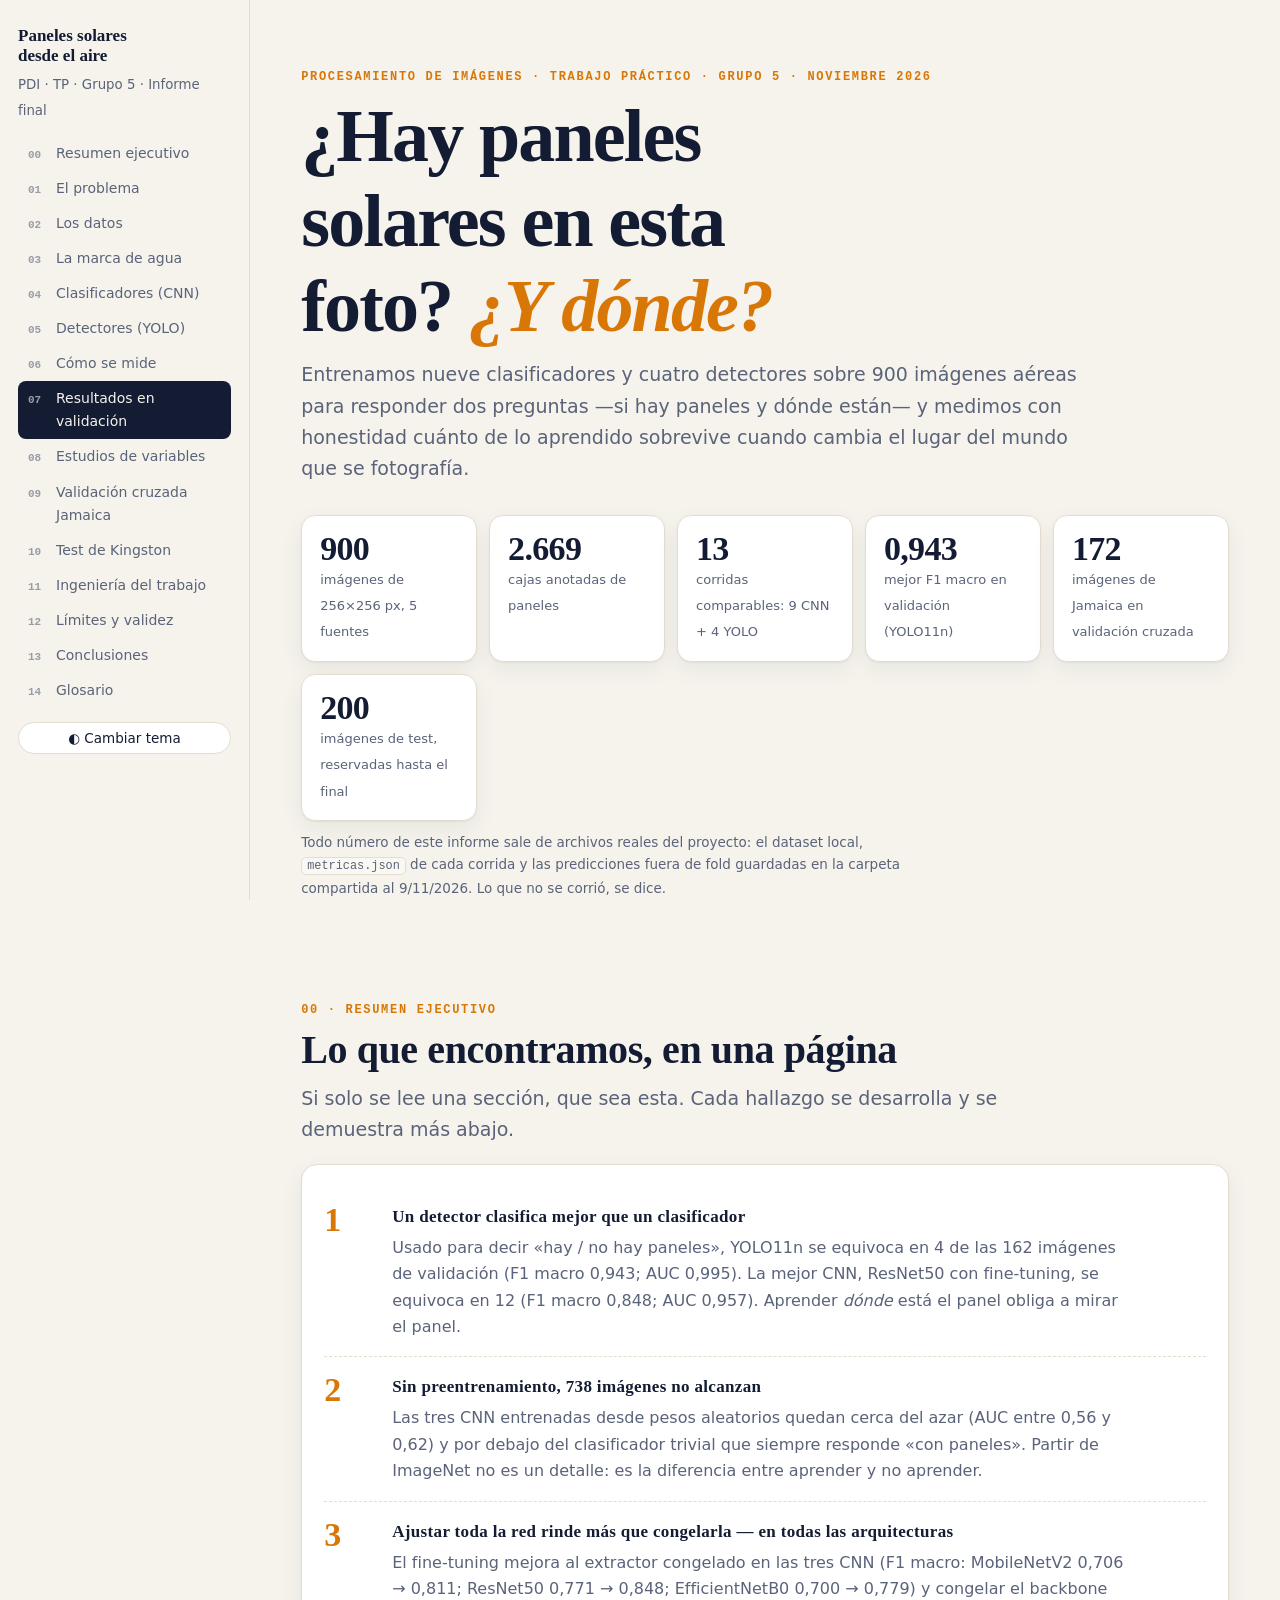
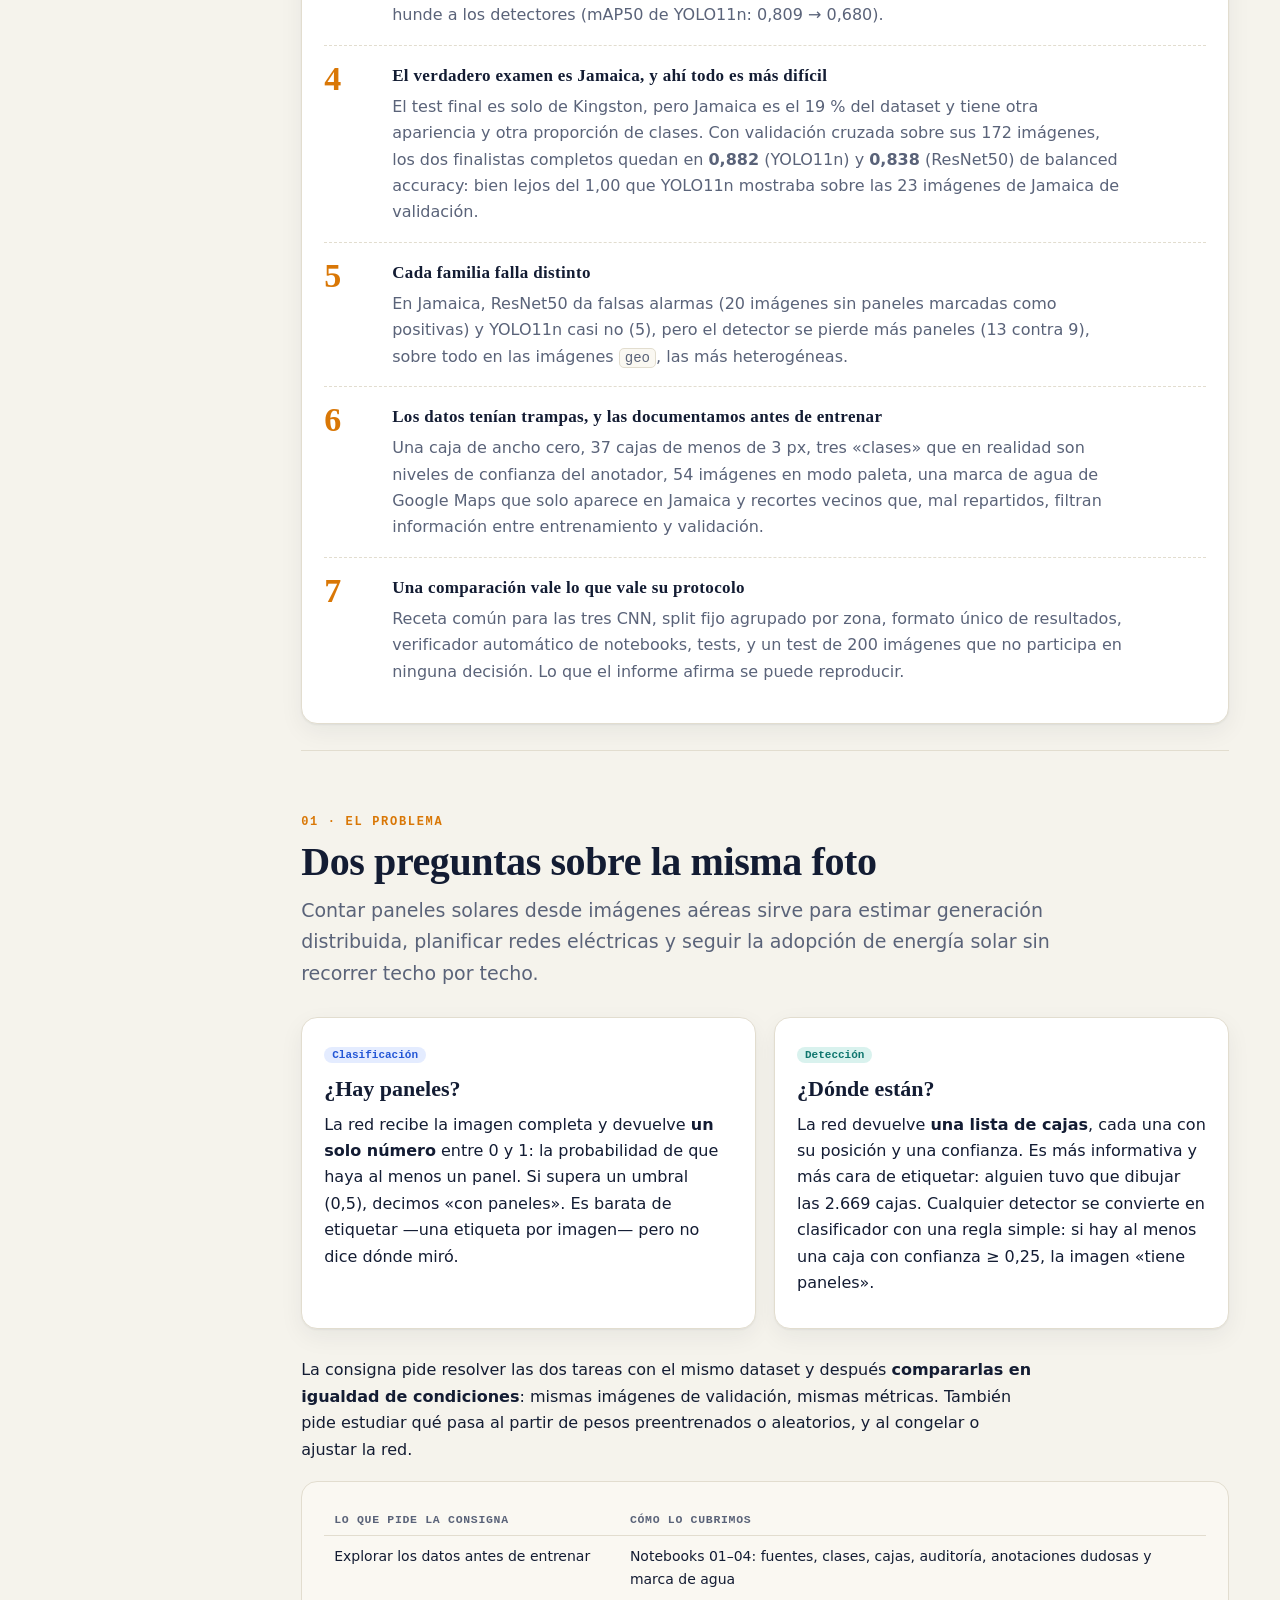
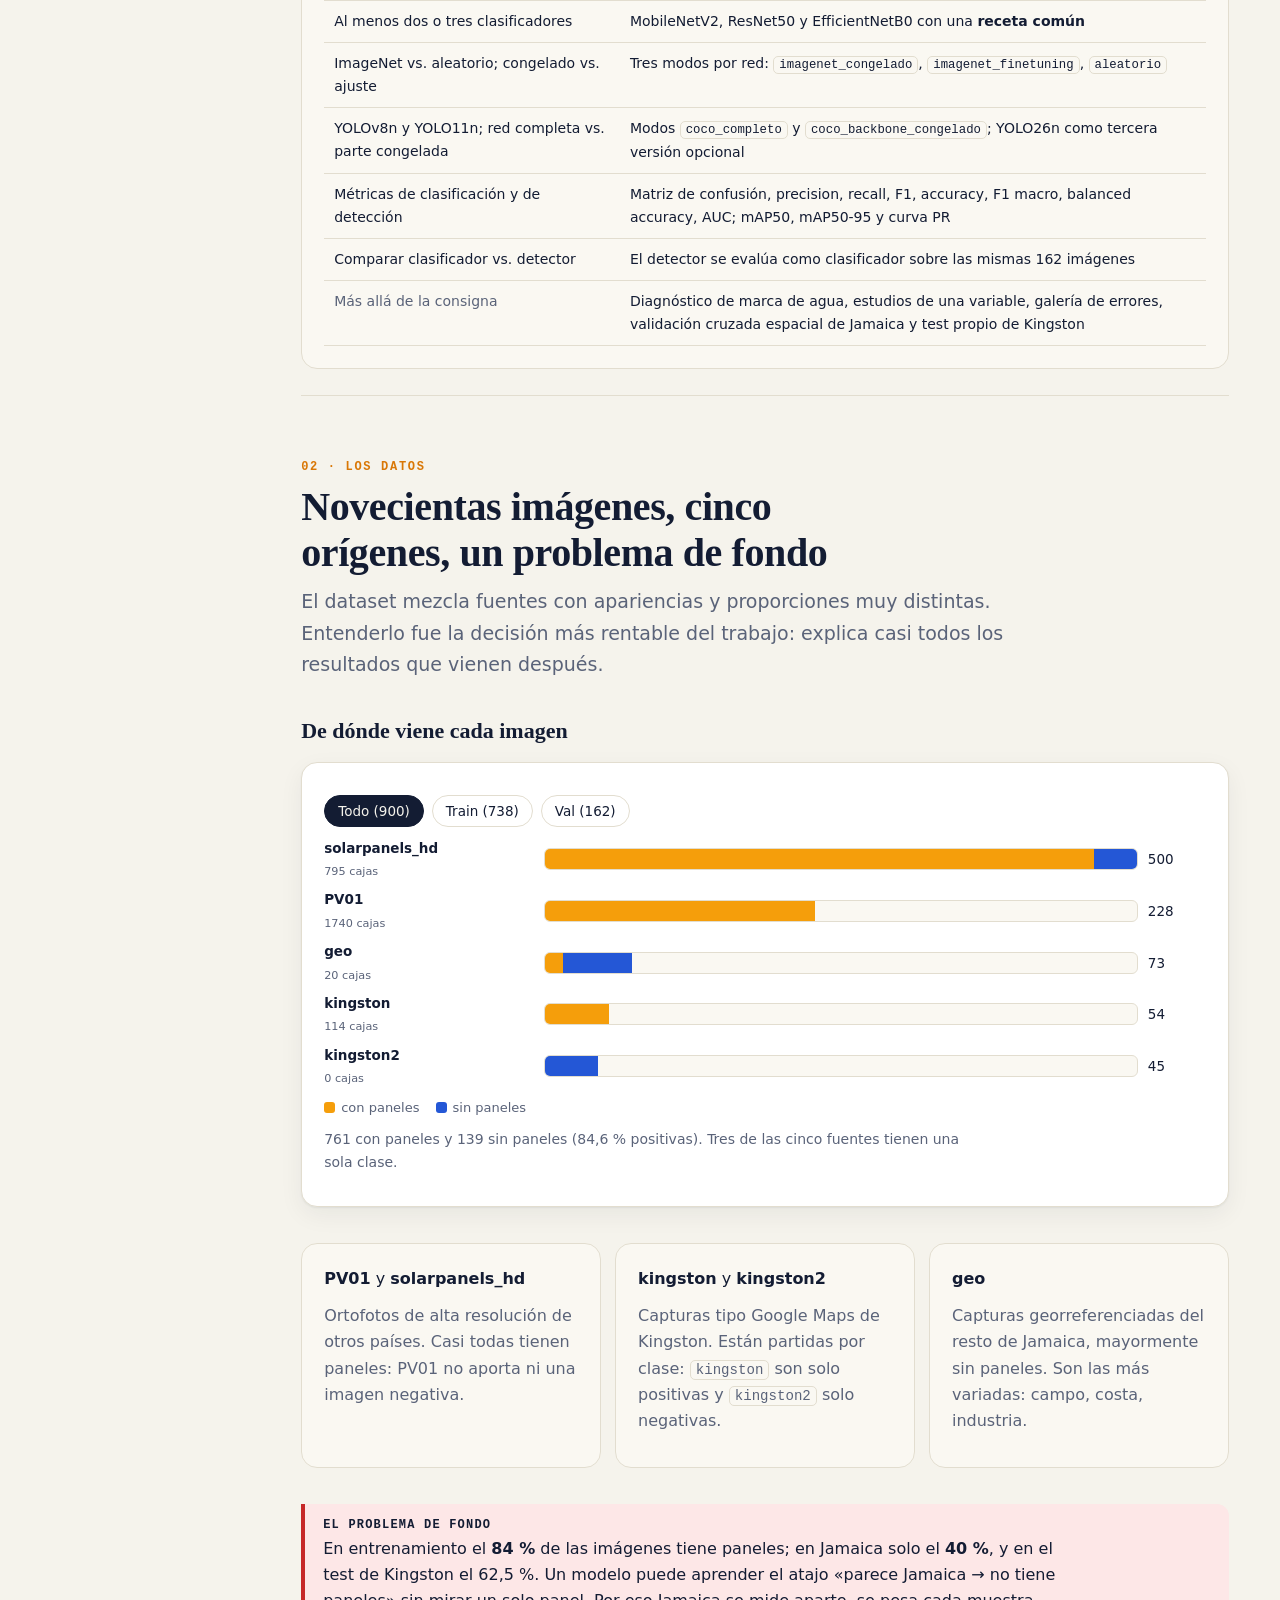
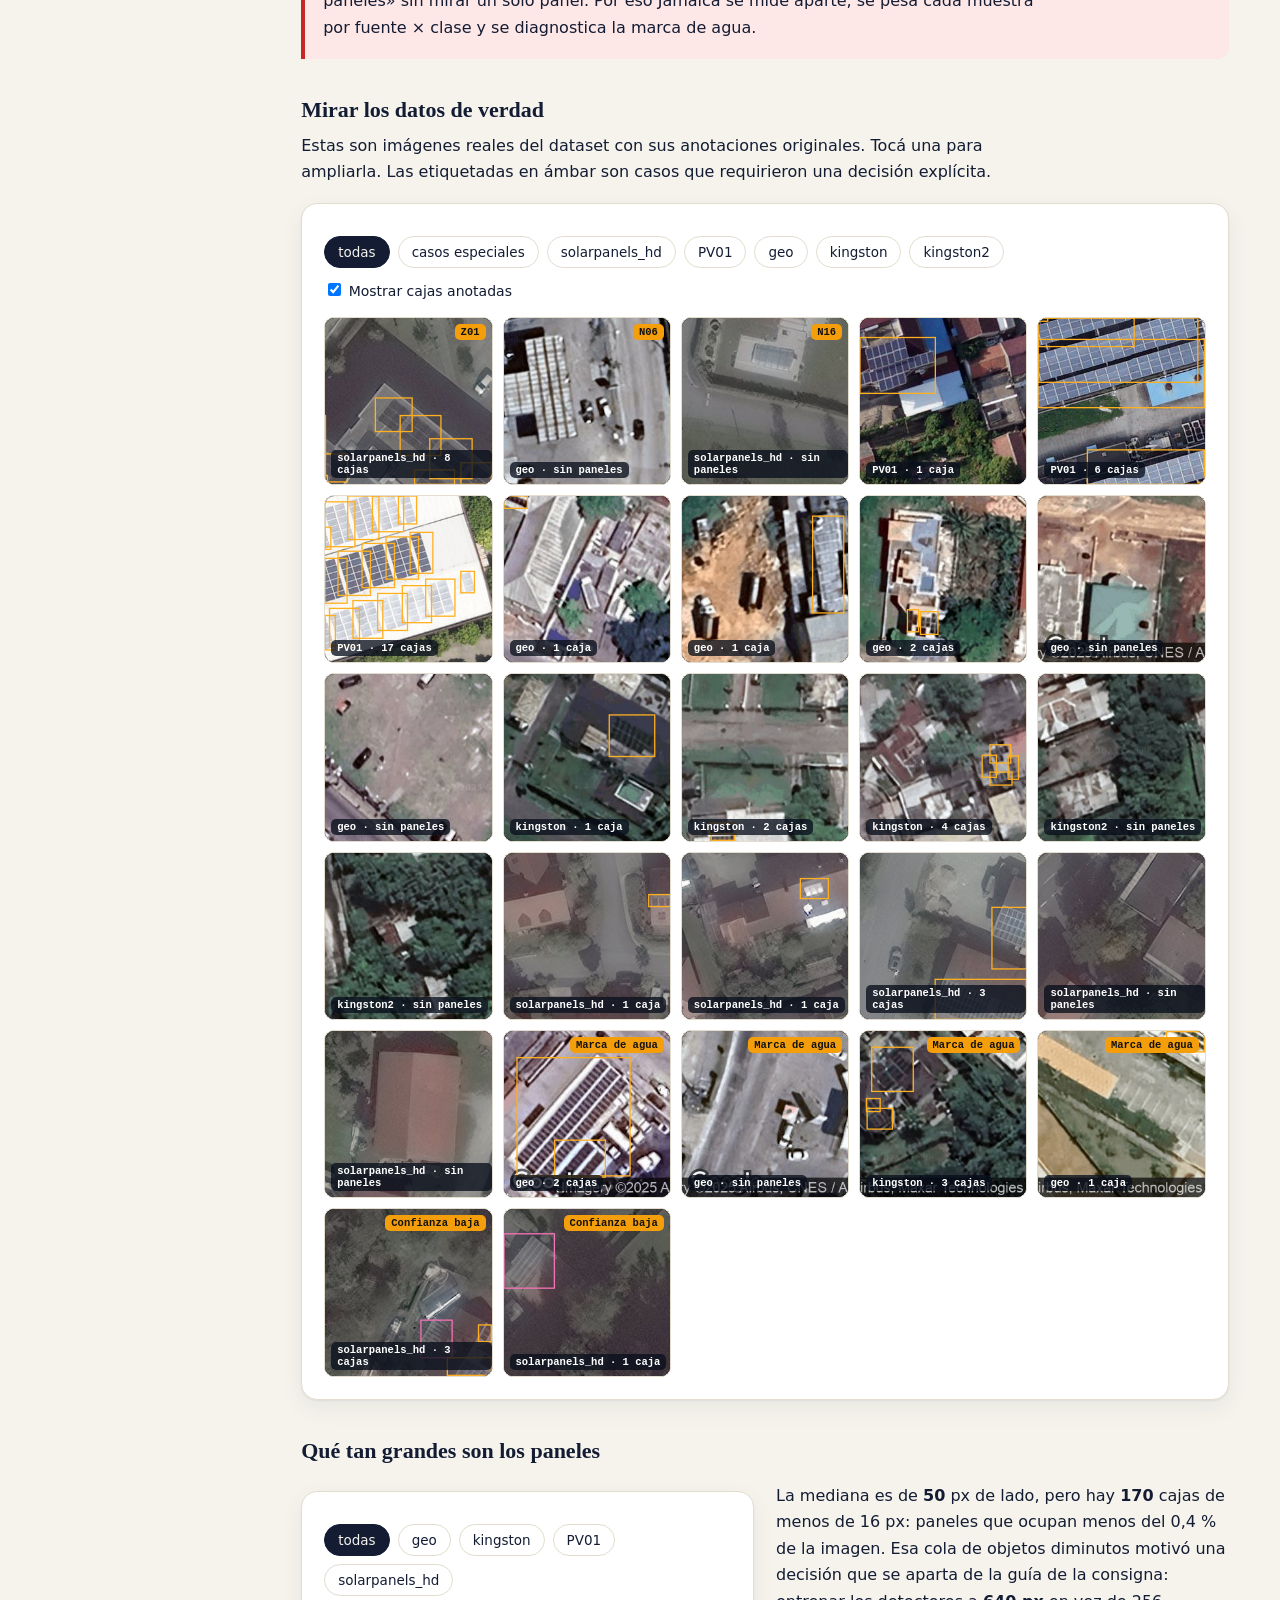
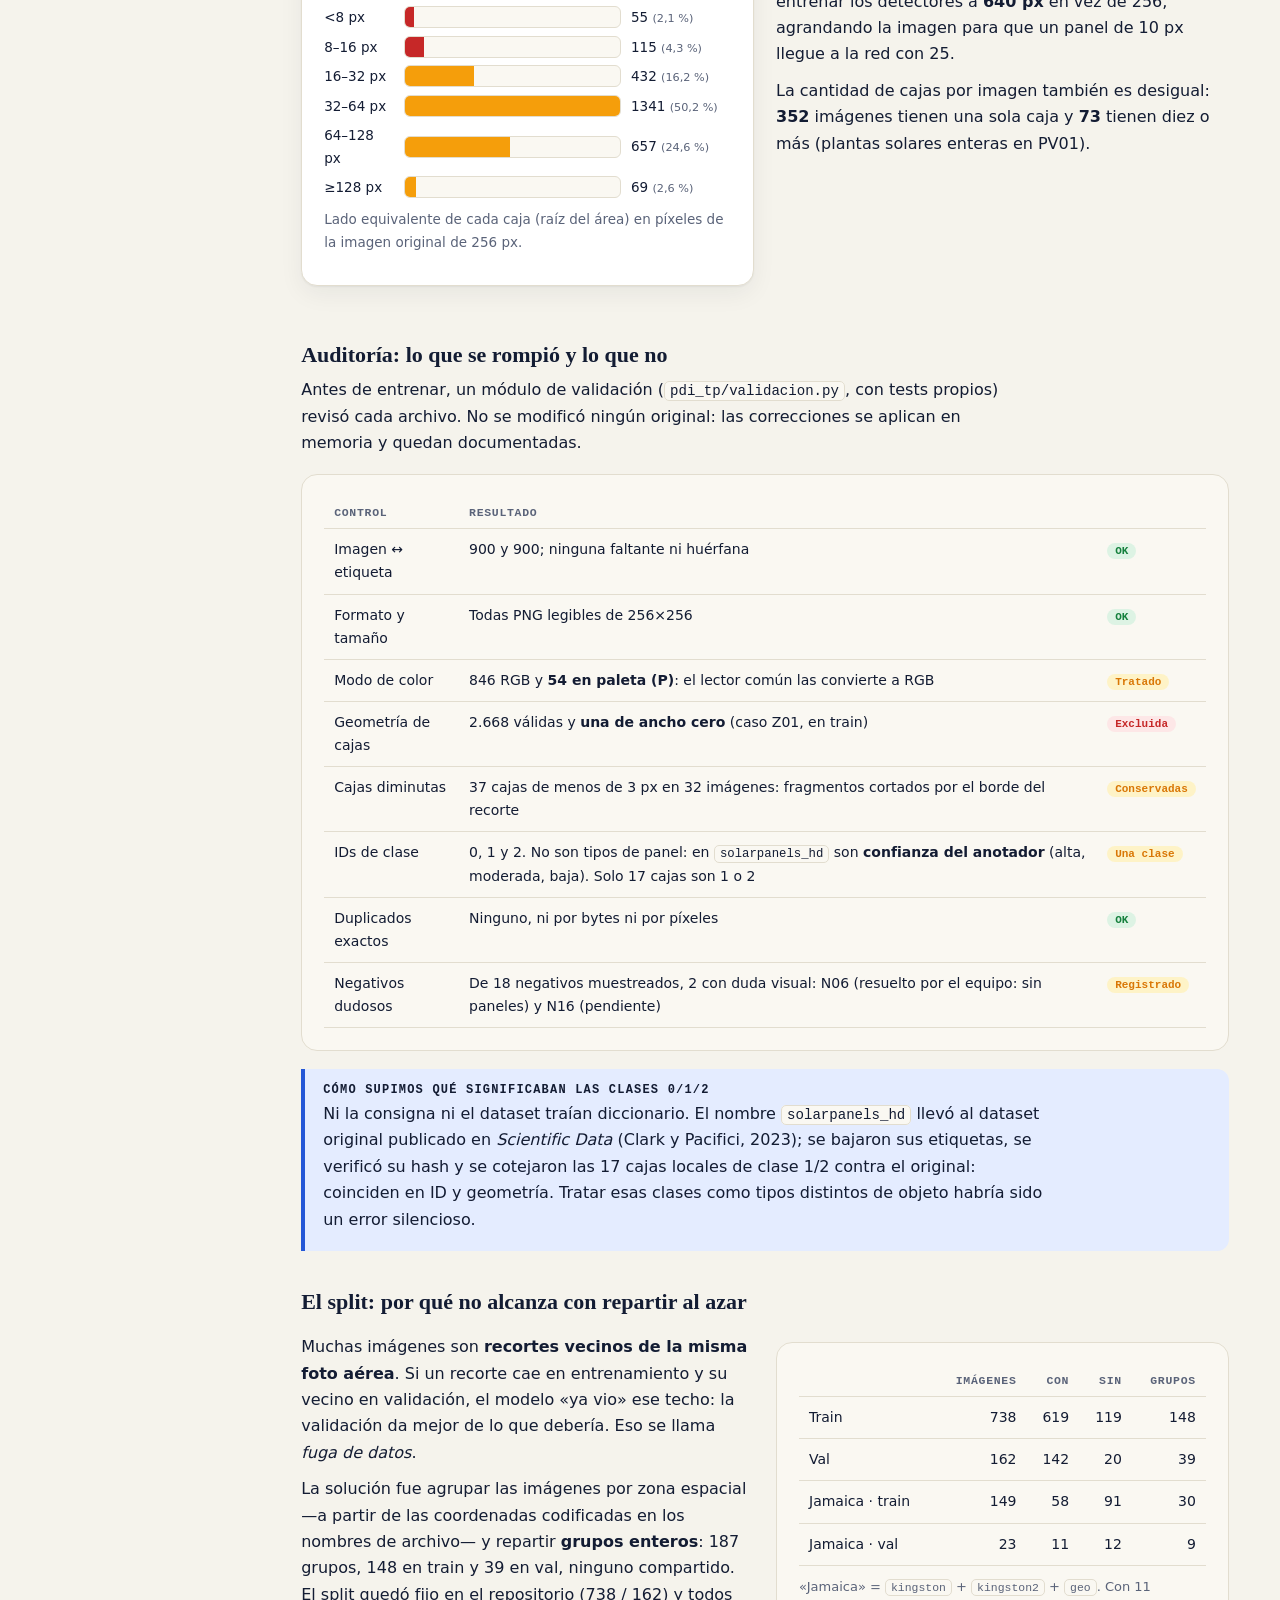
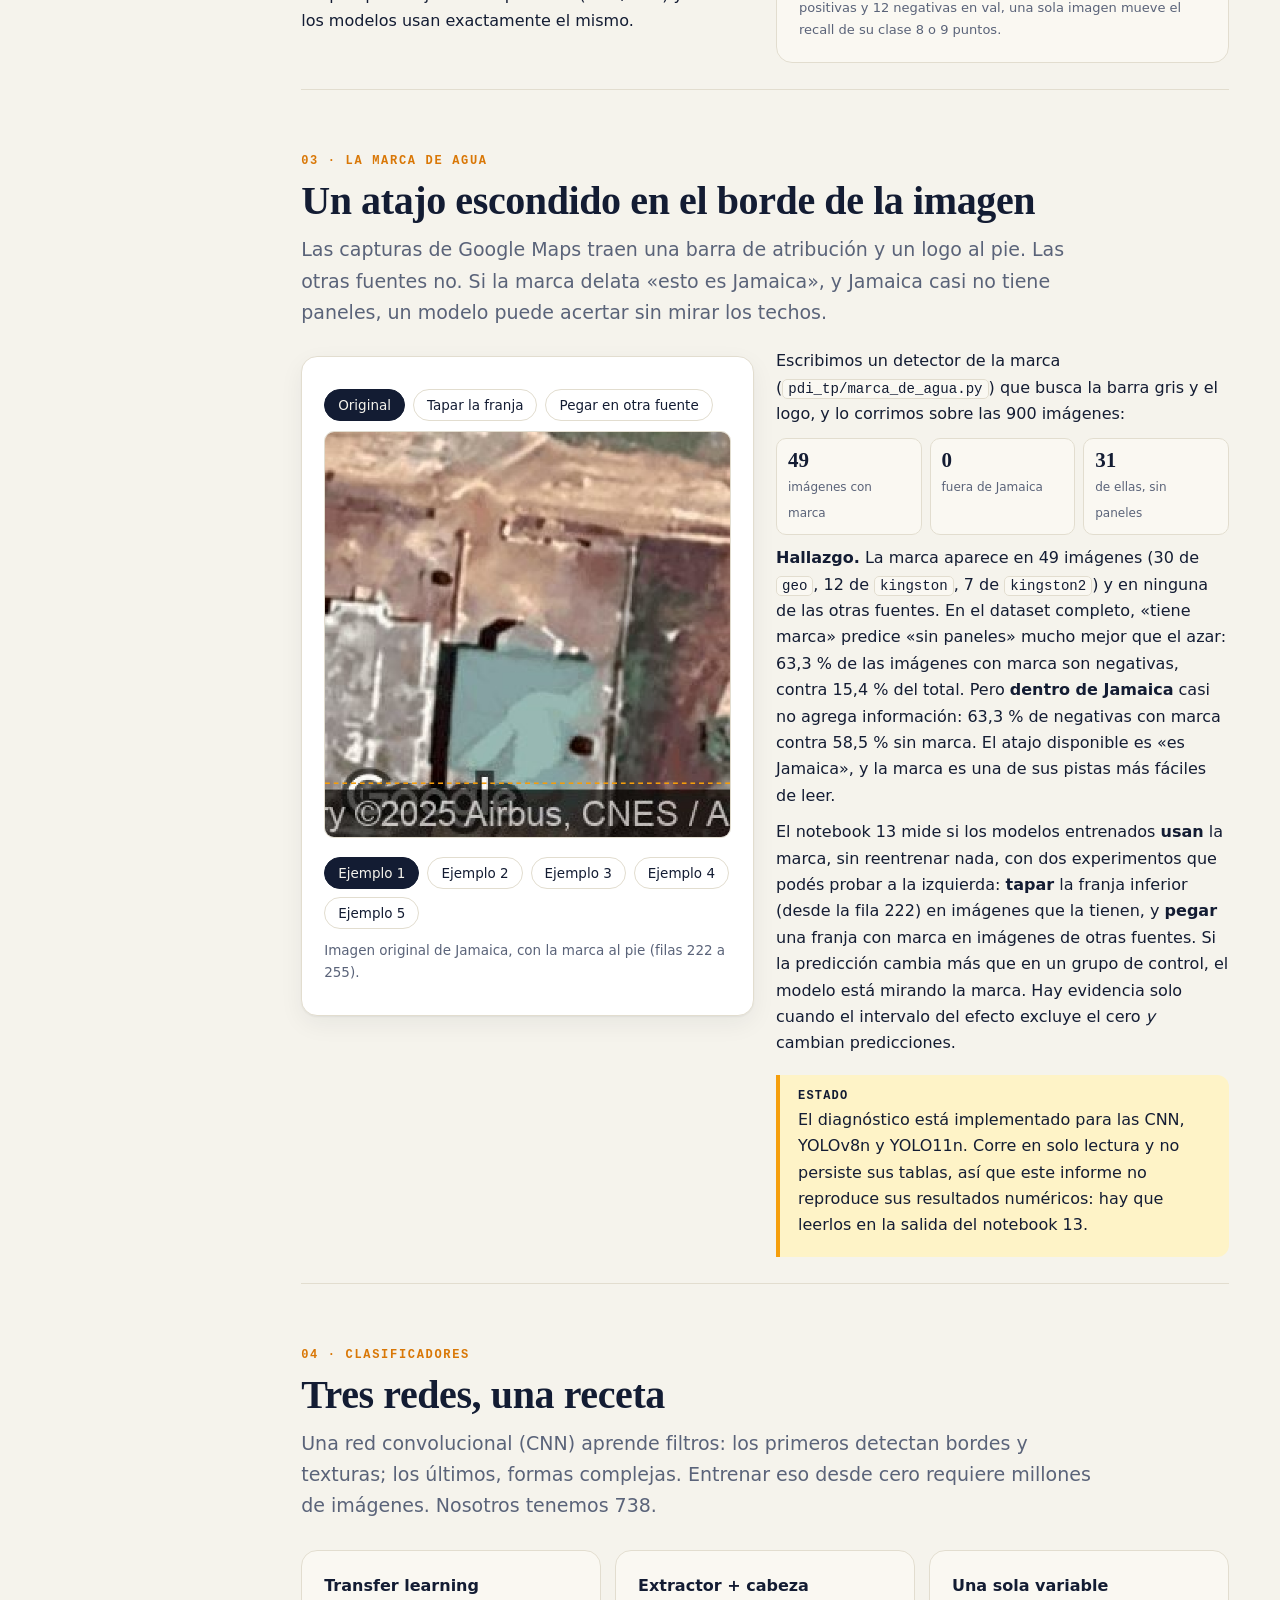
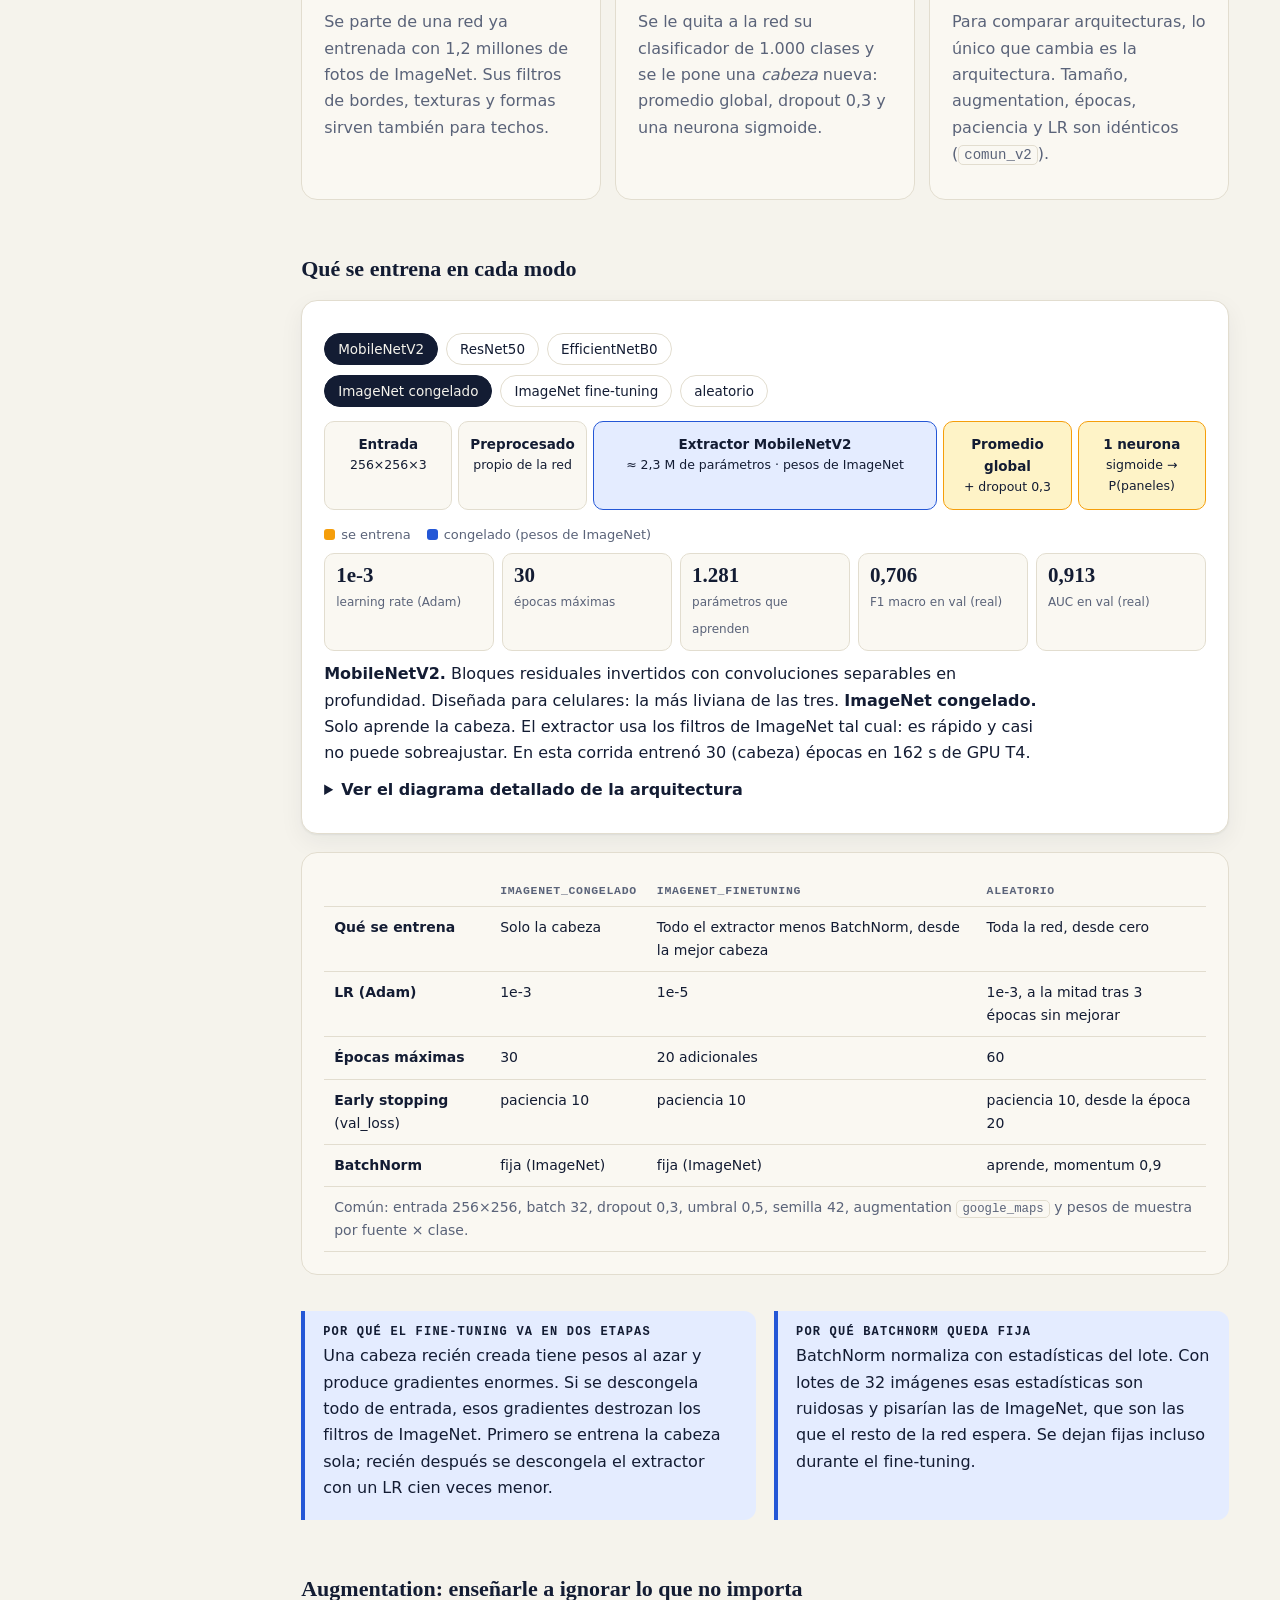
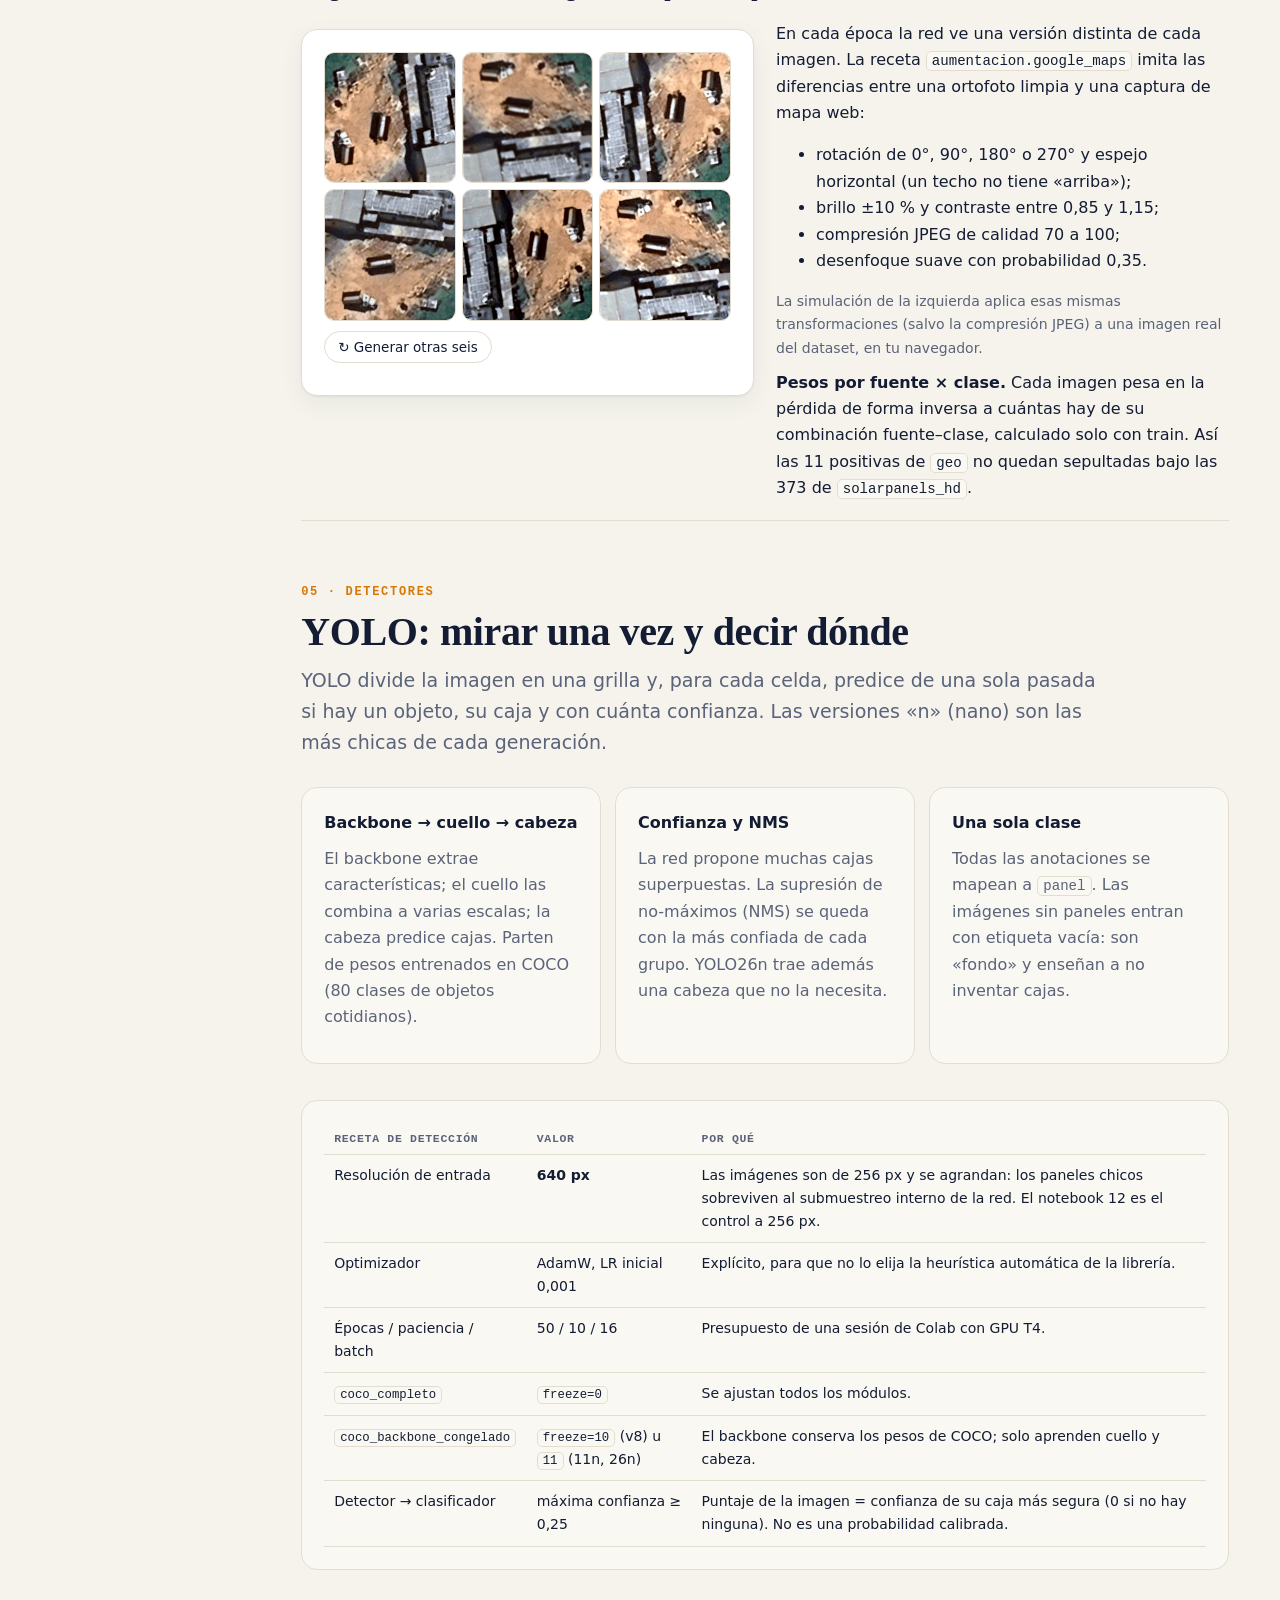
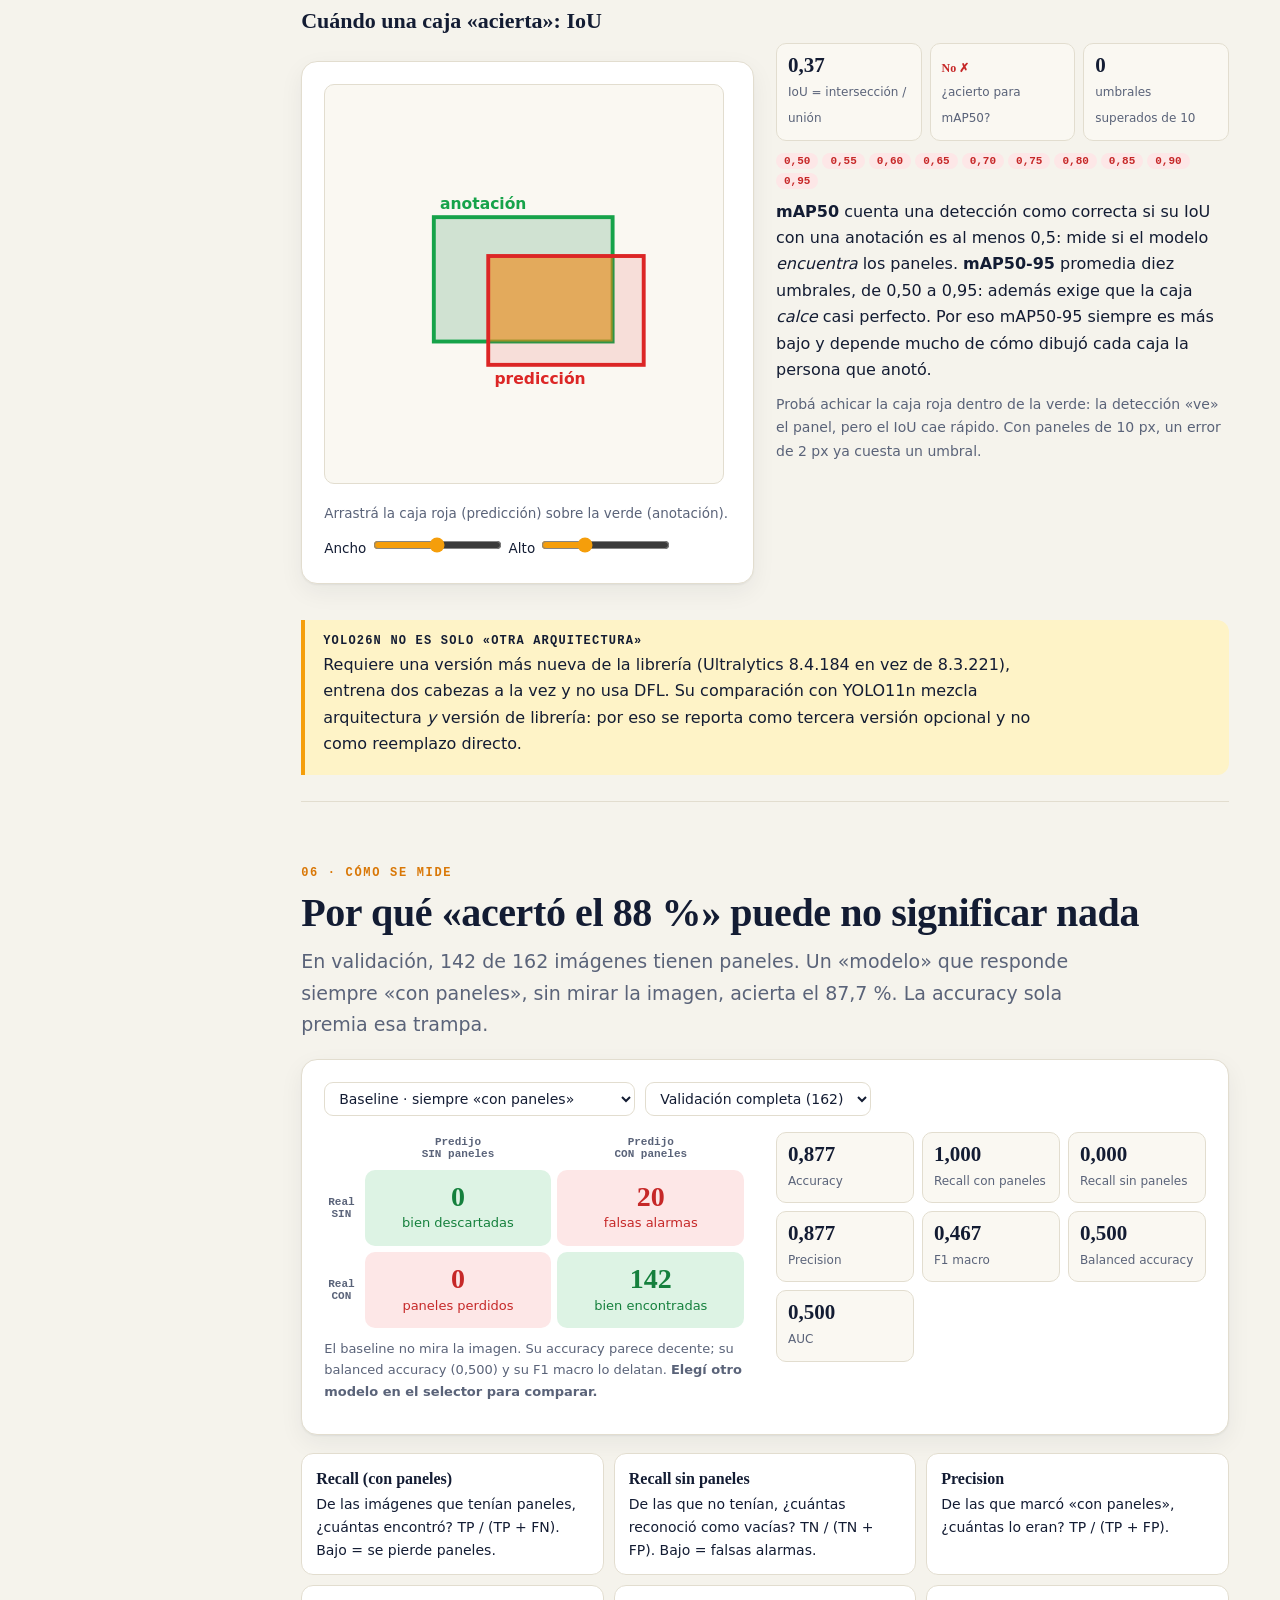
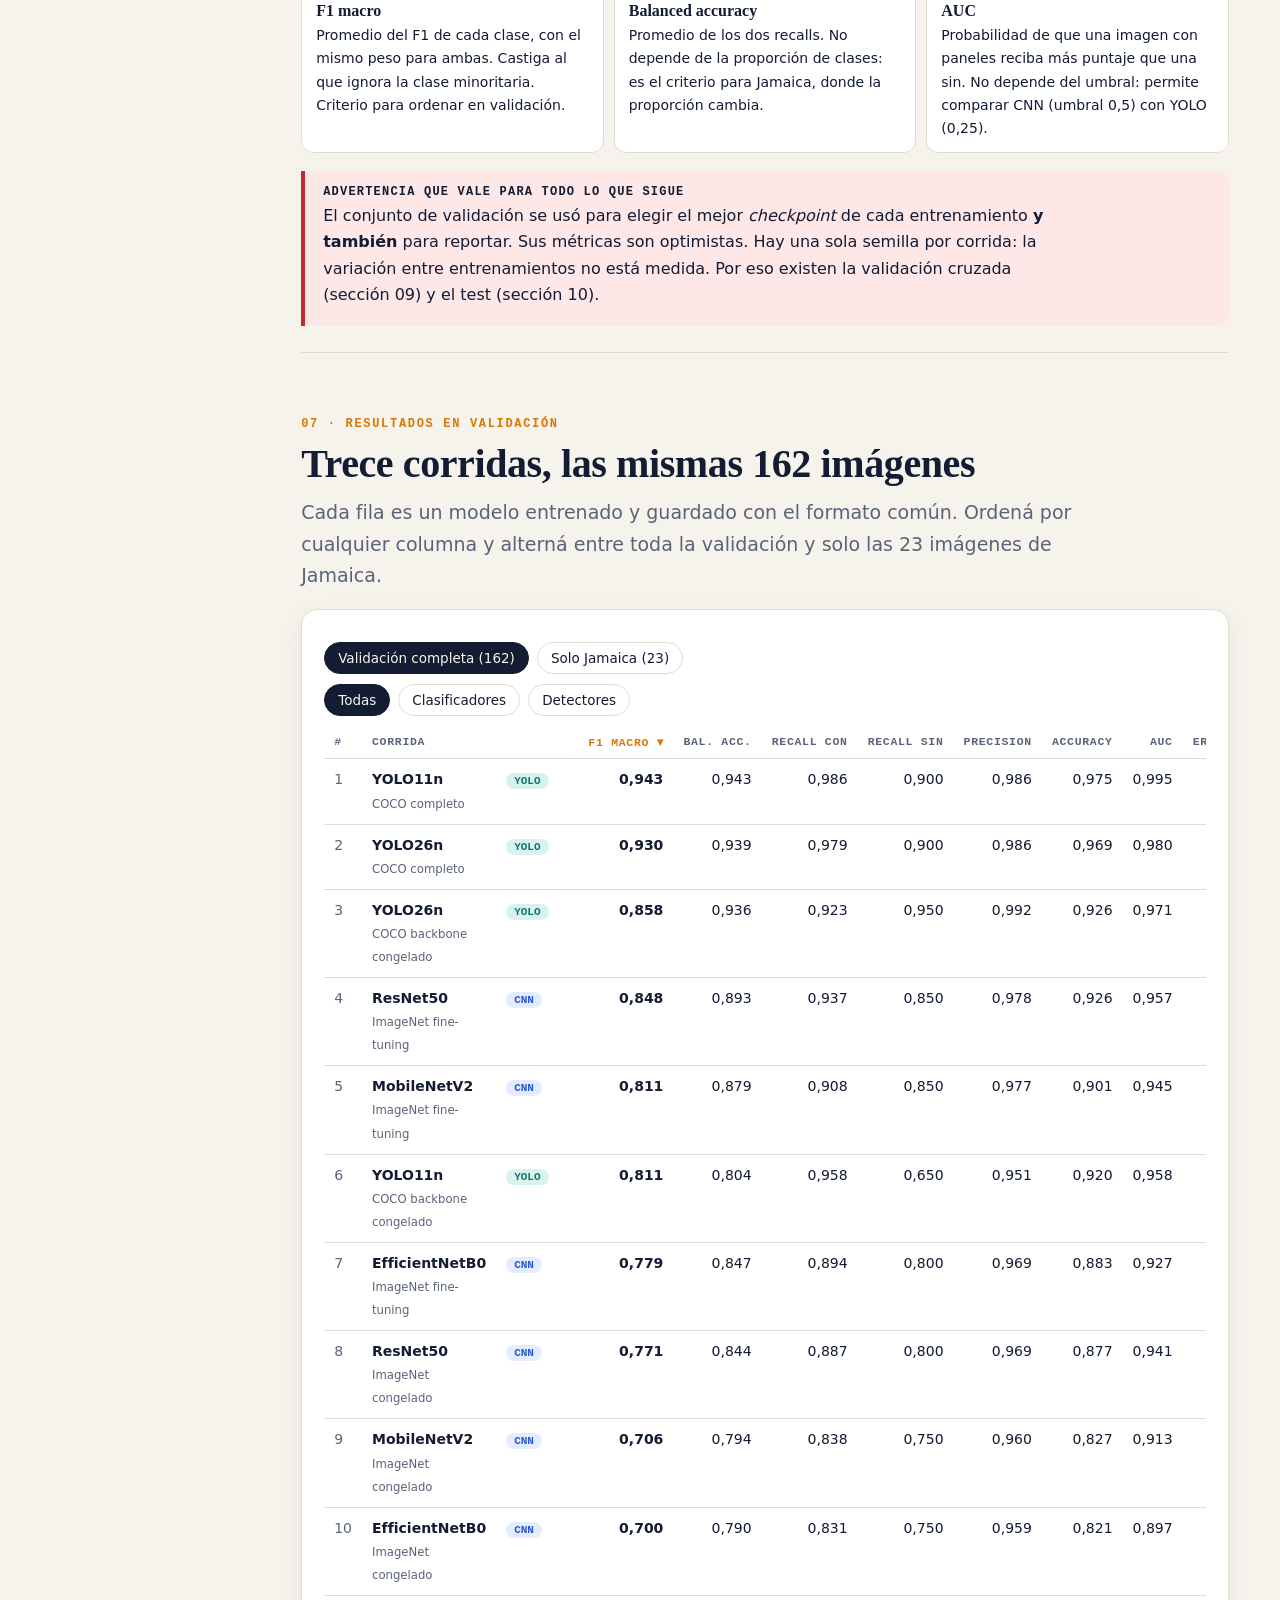
==== informe_paneles_solares.html @ e0cae8f2 "Agregar informe" ====
<!doctype html>
<html lang="es">
<head>
<meta charset="utf-8">
<meta name="viewport" content="width=device-width, initial-scale=1">
<title>Paneles solares desde el aire · Informe PDI Grupo 5</title>
<style>
:root{--bg:#F5F3EC;--surface:#fff;--surface2:#FAF8F2;--ink:#131C33;--muted:#5A6379;--line:#E2DDCF;--accent:#D97706;--accent2:#F59E0B;--accentbg:#FEF3C7;--blue:#2457D6;--bluebg:#E4ECFF;--teal:#0F766E;--tealbg:#D9F2EE;--red:#C62828;--redbg:#FDE7E7;--green:#15803D;--greenbg:#DDF3E4;--shadow:0 1px 2px rgba(19,28,51,.06),0 8px 24px rgba(19,28,51,.06);--serif:"Iowan Old Style","Palatino Linotype",Palatino,Georgia,serif;--sans:system-ui,-apple-system,"Segoe UI",Roboto,Helvetica,Arial,sans-serif;--mono:ui-monospace,"Cascadia Code",Consolas,Menlo,monospace}
:root[data-theme=dark]{--bg:#0A101D;--surface:#111A2C;--surface2:#0E1626;--ink:#E9EDF6;--muted:#9BA7BF;--line:#24304A;--accent:#FBBF24;--accent2:#F59E0B;--accentbg:#3A2C08;--blue:#7FA4FF;--bluebg:#16264D;--teal:#4FD1C5;--tealbg:#0D2F2C;--red:#FF8A80;--redbg:#3B1414;--green:#6EE7A0;--greenbg:#0F2E1C;--shadow:0 1px 2px rgba(0,0,0,.4),0 8px 24px rgba(0,0,0,.3)}
*{box-sizing:border-box}html{scroll-behavior:smooth;scroll-padding-top:20px}
body{margin:0;background:var(--bg);color:var(--ink);font:16px/1.65 var(--sans);-webkit-font-smoothing:antialiased}
a{color:var(--blue)}h1,h2,h3{font-family:var(--serif);line-height:1.15;text-wrap:balance;margin:0}
h2{font-size:clamp(28px,4vw,40px);letter-spacing:-.01em}h3{font-size:22px;margin:38px 0 10px}h4{margin:22px 0 6px;font-size:15px;letter-spacing:.02em}
p{margin:10px 0;max-width:72ch}small,.muted{color:var(--muted)}code{font-family:var(--mono);font-size:.88em;background:var(--surface2);border:1px solid var(--line);padding:1px 5px;border-radius:5px}
.num{font-variant-numeric:tabular-nums}
.layout{display:grid;grid-template-columns:250px minmax(0,1fr);max-width:1320px;margin:0 auto}
nav.side{position:sticky;top:0;align-self:start;height:100vh;overflow:auto;padding:26px 18px;border-right:1px solid var(--line)}
nav.side .brand{font-family:var(--serif);font-weight:700;font-size:17px;line-height:1.2;margin-bottom:4px}
nav.side a{display:flex;gap:10px;align-items:baseline;padding:6px 10px;border-radius:8px;color:var(--muted);text-decoration:none;font-size:14px}
nav.side a b{font:600 11px var(--mono);opacity:.6;min-width:18px}
nav.side a:hover{background:var(--surface);color:var(--ink)}nav.side a.on{background:var(--ink);color:var(--bg)}
.tbtn{margin-top:14px;width:100%}
main{padding:0 clamp(16px,4vw,56px) 80px;min-width:0}
section{padding:64px 0 8px;border-top:1px solid var(--line)}section:first-of-type{border-top:0}
.eyebrow{font:600 12px var(--mono);letter-spacing:.14em;text-transform:uppercase;color:var(--accent);margin-bottom:10px}
.lead{font-size:19px;color:var(--muted);max-width:66ch}
.hero{padding:70px 0 30px}.hero h1{font-size:clamp(38px,6.4vw,74px);letter-spacing:-.025em;max-width:16ch}
.hero h1 em{font-style:italic;color:var(--accent)}
.kpis{display:grid;grid-template-columns:repeat(auto-fit,minmax(150px,1fr));gap:12px;margin:30px 0 6px}
.kpi{background:var(--surface);border:1px solid var(--line);border-radius:14px;padding:16px 18px;box-shadow:var(--shadow)}
.kpi b{display:block;font:700 34px/1 var(--serif);letter-spacing:-.02em}.kpi span{font-size:13px;color:var(--muted)}
.card{background:var(--surface);border:1px solid var(--line);border-radius:16px;padding:22px;box-shadow:var(--shadow);margin:18px 0}
.card.flat{box-shadow:none;background:var(--surface2)}
.grid2{display:grid;grid-template-columns:repeat(auto-fit,minmax(300px,1fr));gap:18px}.grid3{display:grid;grid-template-columns:repeat(auto-fit,minmax(220px,1fr));gap:14px}
.callout{border-left:4px solid var(--accent2);background:var(--accentbg);padding:14px 18px;border-radius:0 12px 12px 0;margin:18px 0}
.callout.blue{border-color:var(--blue);background:var(--bluebg)}.callout.red{border-color:var(--red);background:var(--redbg)}.callout.green{border-color:var(--green);background:var(--greenbg)}
.callout p{margin:4px 0}.callout b.t{display:block;font:600 12px var(--mono);letter-spacing:.1em;text-transform:uppercase;margin-bottom:2px}
.find{display:grid;grid-template-columns:54px 1fr;gap:14px;padding:16px 0;border-bottom:1px dashed var(--line)}.find:last-child{border:0}
.find .n{font:700 34px/1 var(--serif);color:var(--accent)}.find h4{margin:0 0 4px;font-size:17px;font-family:var(--serif)}.find p{margin:0;color:var(--muted)}
table{border-collapse:collapse;width:100%;font-size:14px}th,td{padding:9px 10px;border-bottom:1px solid var(--line);text-align:left;vertical-align:top}
th{font:600 11.5px var(--mono);letter-spacing:.06em;text-transform:uppercase;color:var(--muted);white-space:nowrap}
td.r,th.r{text-align:right}.tw{overflow-x:auto}
th.sort{cursor:pointer;user-select:none}th.sort:hover{color:var(--ink)}th.sort.act{color:var(--accent)}
.chips{display:flex;flex-wrap:wrap;gap:8px;margin:10px 0}
button,.chip{font:500 13.5px var(--sans);border:1px solid var(--line);background:var(--surface);color:var(--ink);padding:7px 13px;border-radius:999px;cursor:pointer}
button:hover{border-color:var(--ink)}button.on{background:var(--ink);color:var(--bg);border-color:var(--ink)}
select,input[type=range]{accent-color:var(--accent2)}select{font:14px var(--sans);padding:7px 10px;border-radius:9px;border:1px solid var(--line);background:var(--surface);color:var(--ink);max-width:100%}
.tag{display:inline-block;font:600 11px var(--mono);padding:2px 8px;border-radius:999px;background:var(--bluebg);color:var(--blue);white-space:nowrap}
.tag.det{background:var(--tealbg);color:var(--teal)}.tag.warn{background:var(--accentbg);color:var(--accent)}.tag.red{background:var(--redbg);color:var(--red)}.tag.ok{background:var(--greenbg);color:var(--green)}
.bar{height:9px;border-radius:5px;background:var(--line);overflow:hidden;min-width:70px}.bar i{display:block;height:100%;border-radius:5px;background:var(--blue)}.bar.det i{background:var(--teal)}
.hb{display:grid;grid-template-columns:minmax(120px,210px) 1fr 58px;gap:10px;align-items:center;margin:7px 0;font-size:13.5px}
.hb .track{height:22px;background:var(--surface2);border:1px solid var(--line);border-radius:6px;overflow:hidden;display:flex}
.hb .track i{display:block;height:100%}.legend{display:flex;gap:16px;flex-wrap:wrap;font-size:13px;color:var(--muted);margin:8px 0}.legend i{display:inline-block;width:11px;height:11px;border-radius:3px;margin-right:6px;vertical-align:-1px}
.gal{display:grid;grid-template-columns:repeat(auto-fill,minmax(150px,1fr));gap:10px}
.ph{position:relative;border-radius:10px;overflow:hidden;border:1px solid var(--line);cursor:zoom-in;background:#000;aspect-ratio:1}
.ph img,.ph svg{position:absolute;inset:0;width:100%;height:100%;display:block}.ph .cap{position:absolute;left:6px;bottom:6px;font:600 10.5px var(--mono);background:rgba(10,16,29,.78);color:#fff;padding:2px 6px;border-radius:5px}
.ph .cap.t{left:auto;right:6px;bottom:auto;top:6px;background:var(--accent2);color:#111}
.modal{position:fixed;inset:0;background:rgba(5,8,15,.82);display:none;align-items:center;justify-content:center;z-index:50;padding:20px}.modal.on{display:flex}
.modal .box{background:var(--surface);border-radius:16px;max-width:880px;width:100%;display:grid;grid-template-columns:minmax(0,1.1fr) minmax(0,1fr);overflow:hidden}
.modal .ph{border:0;border-radius:0;cursor:default}.modal .info{padding:22px;font-size:14px;overflow:auto;max-height:80vh}
.cm{display:grid;grid-template-columns:auto 1fr 1fr;gap:6px;font-size:13px;max-width:420px}
.cm .c{border-radius:10px;padding:12px 8px;text-align:center}.cm .c b{display:block;font:700 28px/1.1 var(--serif)}.cm .h{font:600 11px var(--mono);color:var(--muted);display:flex;align-items:center;justify-content:center;text-align:center;padding:4px}
.c.tn,.c.tp{background:var(--greenbg);color:var(--green)}.c.fp,.c.fn{background:var(--redbg);color:var(--red)}
.mets{display:grid;grid-template-columns:repeat(auto-fit,minmax(120px,1fr));gap:8px}.met{border:1px solid var(--line);border-radius:10px;padding:9px 11px;background:var(--surface2)}.met b{font:700 21px var(--serif);display:block}.met span{font-size:12px;color:var(--muted)}
.pipe{display:flex;gap:6px;align-items:stretch;flex-wrap:wrap;margin:14px 0}.pipe div{flex:1;min-width:92px;border-radius:10px;padding:11px 9px;text-align:center;font-size:12.5px;border:1.5px solid var(--line);background:var(--surface2);transition:.25s}
.pipe div b{display:block;font-size:13.5px}.pipe div.big{flex:3}.pipe .tr{background:var(--accentbg);border-color:var(--accent2)}.pipe .fz{background:var(--bluebg);border-color:var(--blue)}
.steps{display:grid;grid-template-columns:repeat(auto-fill,minmax(52px,1fr));gap:6px}.steps button{border-radius:10px;padding:9px 0;font:600 13px var(--mono)}
.ph1{--c:var(--blue)}.ph2{--c:var(--accent)}.ph3{--c:var(--teal)}.ph4{--c:var(--red)}.steps button{border-bottom:3px solid var(--c)}
.folds{display:grid;gap:5px;font:12px var(--mono)}.folds .row{display:grid;grid-template-columns:56px repeat(5,1fr) 1.6fr 1.2fr;gap:4px}.folds .row span{padding:6px 4px;border-radius:6px;text-align:center;background:var(--bluebg);color:var(--blue)}
.folds .row span.ev{background:var(--accent2);color:#111;font-weight:700}.folds .row span.o{background:var(--surface2);color:var(--muted);border:1px solid var(--line)}.folds .row span.v{background:var(--tealbg);color:var(--teal)}.folds .row span.l{background:none;color:var(--muted);text-align:left}
canvas{max-width:100%;border-radius:10px;border:1px solid var(--line)}
.two{display:grid;grid-template-columns:minmax(0,1fr) minmax(0,1fr);gap:22px;align-items:start}
.gl{display:grid;grid-template-columns:repeat(auto-fill,minmax(270px,1fr));gap:10px}.gl div{border:1px solid var(--line);border-radius:12px;padding:12px 14px;background:var(--surface);font-size:14px}.gl b{display:block;font-family:var(--serif);font-size:16px}
input[type=search]{width:100%;max-width:380px;padding:9px 12px;border-radius:10px;border:1px solid var(--line);background:var(--surface);color:var(--ink);font:15px var(--sans)}
footer{margin-top:60px;padding-top:22px;border-top:1px solid var(--line);font-size:13px;color:var(--muted)}
.svgc{background:#fff;border-radius:12px;padding:10px;border:1px solid var(--line)}.svgc img{width:100%;display:block}
details summary{cursor:pointer;font-weight:600;margin:8px 0}
@media(max-width:920px){.layout{grid-template-columns:1fr}nav.side{position:static;height:auto;border:0;border-bottom:1px solid var(--line);display:flex;flex-wrap:wrap;gap:4px;padding:12px}nav.side .brand,nav.side small{width:100%}nav.side a b{display:none}.tbtn{width:auto;margin:0}.two,.modal .box{grid-template-columns:1fr}.hb{grid-template-columns:100px 1fr 50px}}
@media print{nav.side,.tbtn{display:none}.layout{display:block}section{break-inside:avoid-page}}
</style>
</head>
<body>
<div class="layout">
<nav class="side" id="nav">
  <div class="brand">Paneles solares<br>desde el aire</div>
  <small class="muted">PDI · TP · Grupo 5 · Informe final</small>
  <div style="height:12px"></div>
  <a href="#resumen"><b>00</b>Resumen ejecutivo</a>
  <a href="#problema"><b>01</b>El problema</a>
  <a href="#datos"><b>02</b>Los datos</a>
  <a href="#marca"><b>03</b>La marca de agua</a>
  <a href="#clasificacion"><b>04</b>Clasificadores (CNN)</a>
  <a href="#deteccion"><b>05</b>Detectores (YOLO)</a>
  <a href="#metricas"><b>06</b>Cómo se mide</a>
  <a href="#resultados"><b>07</b>Resultados en validación</a>
  <a href="#variables"><b>08</b>Estudios de variables</a>
  <a href="#cv"><b>09</b>Validación cruzada Jamaica</a>
  <a href="#test"><b>10</b>Test de Kingston</a>
  <a href="#ingenieria"><b>11</b>Ingeniería del trabajo</a>
  <a href="#limites"><b>12</b>Límites y validez</a>
  <a href="#conclusiones"><b>13</b>Conclusiones</a>
  <a href="#glosario"><b>14</b>Glosario</a>
  <button class="tbtn" id="theme">◐ Cambiar tema</button>
</nav>
<main>

<header class="hero">
  <div class="eyebrow">Procesamiento de Imágenes · Trabajo práctico · Grupo 5 · Noviembre 2026</div>
  <h1>¿Hay paneles solares en esta foto? <em>¿Y dónde?</em></h1>
  <p class="lead">Entrenamos nueve clasificadores y cuatro detectores sobre 900 imágenes aéreas para responder dos preguntas —si hay paneles y dónde están— y medimos con honestidad cuánto de lo aprendido sobrevive cuando cambia el lugar del mundo que se fotografía.</p>
  <div class="kpis">
    <div class="kpi"><b class="num">900</b><span>imágenes de 256×256 px, 5 fuentes</span></div>
    <div class="kpi"><b class="num">2.669</b><span>cajas anotadas de paneles</span></div>
    <div class="kpi"><b class="num">13</b><span>corridas comparables: 9 CNN + 4 YOLO</span></div>
    <div class="kpi"><b class="num">0,943</b><span>mejor F1 macro en validación (YOLO11n)</span></div>
    <div class="kpi"><b class="num">172</b><span>imágenes de Jamaica en validación cruzada</span></div>
    <div class="kpi"><b class="num">200</b><span>imágenes de test, reservadas hasta el final</span></div>
  </div>
  <p class="muted" style="font-size:13.5px">Todo número de este informe sale de archivos reales del proyecto: el dataset local, <code>metricas.json</code> de cada corrida y las predicciones fuera de fold guardadas en la carpeta compartida al 9/11/2026. Lo que no se corrió, se dice.</p>
</header>

<section id="resumen">
  <div class="eyebrow">00 · Resumen ejecutivo</div>
  <h2>Lo que encontramos, en una página</h2>
  <p class="lead">Si solo se lee una sección, que sea esta. Cada hallazgo se desarrolla y se demuestra más abajo.</p>
  <div class="card">
    <div class="find"><div class="n">1</div><div><h4>Un detector clasifica mejor que un clasificador</h4><p>Usado para decir «hay / no hay paneles», YOLO11n se equivoca en 4 de las 162 imágenes de validación (F1 macro 0,943; AUC 0,995). La mejor CNN, ResNet50 con fine-tuning, se equivoca en 12 (F1 macro 0,848; AUC 0,957). Aprender <em>dónde</em> está el panel obliga a mirar el panel.</p></div></div>
    <div class="find"><div class="n">2</div><div><h4>Sin preentrenamiento, 738 imágenes no alcanzan</h4><p>Las tres CNN entrenadas desde pesos aleatorios quedan cerca del azar (AUC entre 0,56 y 0,62) y por debajo del clasificador trivial que siempre responde «con paneles». Partir de ImageNet no es un detalle: es la diferencia entre aprender y no aprender.</p></div></div>
    <div class="find"><div class="n">3</div><div><h4>Ajustar toda la red rinde más que congelarla — en todas las arquitecturas</h4><p>El fine-tuning mejora al extractor congelado en las tres CNN (F1 macro: MobileNetV2 0,706 → 0,811; ResNet50 0,771 → 0,848; EfficientNetB0 0,700 → 0,779) y congelar el backbone hunde a los detectores (mAP50 de YOLO11n: 0,809 → 0,680).</p></div></div>
    <div class="find"><div class="n">4</div><div><h4>El verdadero examen es Jamaica, y ahí todo es más difícil</h4><p>El test final es solo de Kingston, pero Jamaica es el 19 % del dataset y tiene otra apariencia y otra proporción de clases. Con validación cruzada sobre sus 172 imágenes, los dos finalistas completos quedan en <b class="num" data-fill="cv.yolo11n.bal">—</b> (YOLO11n) y <b class="num" data-fill="cv.resnet50.bal">—</b> (ResNet50) de balanced accuracy: bien lejos del 1,00 que YOLO11n mostraba sobre las 23 imágenes de Jamaica de validación.</p></div></div>
    <div class="find"><div class="n">5</div><div><h4>Cada familia falla distinto</h4><p>En Jamaica, ResNet50 da falsas alarmas (<span data-fill="cv.resnet50.fp">—</span> imágenes sin paneles marcadas como positivas) y YOLO11n casi no (<span data-fill="cv.yolo11n.fp">—</span>), pero el detector se pierde más paneles (<span data-fill="cv.yolo11n.fn">—</span> contra <span data-fill="cv.resnet50.fn">—</span>), sobre todo en las imágenes <code>geo</code>, las más heterogéneas.</p></div></div>
    <div class="find"><div class="n">6</div><div><h4>Los datos tenían trampas, y las documentamos antes de entrenar</h4><p>Una caja de ancho cero, 37 cajas de menos de 3 px, tres «clases» que en realidad son niveles de confianza del anotador, 54 imágenes en modo paleta, una marca de agua de Google Maps que solo aparece en Jamaica y recortes vecinos que, mal repartidos, filtran información entre entrenamiento y validación.</p></div></div>
    <div class="find"><div class="n">7</div><div><h4>Una comparación vale lo que vale su protocolo</h4><p>Receta común para las tres CNN, split fijo agrupado por zona, formato único de resultados, verificador automático de notebooks, tests, y un test de 200 imágenes que no participa en ninguna decisión. Lo que el informe afirma se puede reproducir.</p></div></div>
  </div>
</section>

<section id="problema">
  <div class="eyebrow">01 · El problema</div>
  <h2>Dos preguntas sobre la misma foto</h2>
  <p class="lead">Contar paneles solares desde imágenes aéreas sirve para estimar generación distribuida, planificar redes eléctricas y seguir la adopción de energía solar sin recorrer techo por techo.</p>
  <div class="grid2">
    <div class="card"><span class="tag">Clasificación</span><h3 style="margin-top:10px">¿Hay paneles?</h3><p>La red recibe la imagen completa y devuelve <b>un solo número</b> entre 0 y 1: la probabilidad de que haya al menos un panel. Si supera un umbral (0,5), decimos «con paneles». Es barata de etiquetar —una etiqueta por imagen— pero no dice dónde miró.</p></div>
    <div class="card"><span class="tag det">Detección</span><h3 style="margin-top:10px">¿Dónde están?</h3><p>La red devuelve <b>una lista de cajas</b>, cada una con su posición y una confianza. Es más informativa y más cara de etiquetar: alguien tuvo que dibujar las 2.669 cajas. Cualquier detector se convierte en clasificador con una regla simple: si hay al menos una caja con confianza ≥ 0,25, la imagen «tiene paneles».</p></div>
  </div>
  <p>La consigna pide resolver las dos tareas con el mismo dataset y después <b>compararlas en igualdad de condiciones</b>: mismas imágenes de validación, mismas métricas. También pide estudiar qué pasa al partir de pesos preentrenados o aleatorios, y al congelar o ajustar la red.</p>
  <div class="tw card flat"><table>
    <tr><th>Lo que pide la consigna</th><th>Cómo lo cubrimos</th></tr>
    <tr><td>Explorar los datos antes de entrenar</td><td>Notebooks 01–04: fuentes, clases, cajas, auditoría, anotaciones dudosas y marca de agua</td></tr>
    <tr><td>Al menos dos o tres clasificadores</td><td>MobileNetV2, ResNet50 y EfficientNetB0 con una <b>receta común</b></td></tr>
    <tr><td>ImageNet vs. aleatorio; congelado vs. ajuste</td><td>Tres modos por red: <code>imagenet_congelado</code>, <code>imagenet_finetuning</code>, <code>aleatorio</code></td></tr>
    <tr><td>YOLOv8n y YOLO11n; red completa vs. parte congelada</td><td>Modos <code>coco_completo</code> y <code>coco_backbone_congelado</code>; YOLO26n como tercera versión opcional</td></tr>
    <tr><td>Métricas de clasificación y de detección</td><td>Matriz de confusión, precision, recall, F1, accuracy, F1 macro, balanced accuracy, AUC; mAP50, mAP50-95 y curva PR</td></tr>
    <tr><td>Comparar clasificador vs. detector</td><td>El detector se evalúa como clasificador sobre las mismas 162 imágenes</td></tr>
    <tr><td class="muted">Más allá de la consigna</td><td>Diagnóstico de marca de agua, estudios de una variable, galería de errores, validación cruzada espacial de Jamaica y test propio de Kingston</td></tr>
  </table></div>
</section>

<section id="datos">
  <div class="eyebrow">02 · Los datos</div>
  <h2>Novecientas imágenes, cinco orígenes, un problema de fondo</h2>
  <p class="lead">El dataset mezcla fuentes con apariencias y proporciones muy distintas. Entenderlo fue la decisión más rentable del trabajo: explica casi todos los resultados que vienen después.</p>
  <h3>De dónde viene cada imagen</h3>
  <div class="card">
    <div class="chips" id="srcSplit"><button data-s="todo" class="on">Todo (900)</button><button data-s="train">Train (738)</button><button data-s="val">Val (162)</button></div>
    <div id="srcBars"></div>
    <div class="legend"><span><i style="background:var(--accent2)"></i>con paneles</span><span><i style="background:var(--blue)"></i>sin paneles</span></div>
    <p class="muted" style="font-size:14px" id="srcNote"></p>
  </div>
  <div class="grid3">
    <div class="card flat"><b>PV01</b> y <b>solarpanels_hd</b><p class="muted">Ortofotos de alta resolución de otros países. Casi todas tienen paneles: PV01 no aporta ni una imagen negativa.</p></div>
    <div class="card flat"><b>kingston</b> y <b>kingston2</b><p class="muted">Capturas tipo Google Maps de Kingston. Están partidas por clase: <code>kingston</code> son solo positivas y <code>kingston2</code> solo negativas.</p></div>
    <div class="card flat"><b>geo</b><p class="muted">Capturas georreferenciadas del resto de Jamaica, mayormente sin paneles. Son las más variadas: campo, costa, industria.</p></div>
  </div>
  <div class="callout red"><b class="t">El problema de fondo</b><p>En entrenamiento el <b>84 %</b> de las imágenes tiene paneles; en Jamaica solo el <b>40 %</b>, y en el test de Kingston el 62,5 %. Un modelo puede aprender el atajo «parece Jamaica → no tiene paneles» sin mirar un solo panel. Por eso Jamaica se mide aparte, se pesa cada muestra por fuente × clase y se diagnostica la marca de agua.</p></div>

  <h3>Mirar los datos de verdad</h3>
  <p>Estas son imágenes reales del dataset con sus anotaciones originales. Tocá una para ampliarla. Las etiquetadas en ámbar son casos que requirieron una decisión explícita.</p>
  <div class="card">
    <div class="chips" id="galF"></div>
    <label style="font-size:14px"><input type="checkbox" id="galBoxes" checked> Mostrar cajas anotadas</label>
    <div class="gal" id="gal" style="margin-top:12px"></div>
  </div>

  <h3>Qué tan grandes son los paneles</h3>
  <div class="two">
    <div class="card"><div class="chips" id="histF"></div><div id="hist"></div><p class="muted" style="font-size:13.5px">Lado equivalente de cada caja (raíz del área) en píxeles de la imagen original de 256 px.</p></div>
    <div><p>La mediana es de <b class="num" id="medLado"></b> px de lado, pero hay <b class="num" id="chicas"></b> cajas de menos de 16 px: paneles que ocupan menos del 0,4 % de la imagen. Esa cola de objetos diminutos motivó una decisión que se aparta de la guía de la consigna: entrenar los detectores a <b>640 px</b> en vez de 256, agrandando la imagen para que un panel de 10 px llegue a la red con 25.</p>
    <p>La cantidad de cajas por imagen también es desigual: <b class="num" id="unaCaja"></b> imágenes tienen una sola caja y <b class="num" id="diezCajas"></b> tienen diez o más (plantas solares enteras en PV01).</p></div>
  </div>

  <h3>Auditoría: lo que se rompió y lo que no</h3>
  <p>Antes de entrenar, un módulo de validación (<code>pdi_tp/validacion.py</code>, con tests propios) revisó cada archivo. No se modificó ningún original: las correcciones se aplican en memoria y quedan documentadas.</p>
  <div class="tw card flat"><table>
    <tr><th>Control</th><th>Resultado</th><th></th></tr>
    <tr><td>Imagen ↔ etiqueta</td><td>900 y 900; ninguna faltante ni huérfana</td><td><span class="tag ok">OK</span></td></tr>
    <tr><td>Formato y tamaño</td><td>Todas PNG legibles de 256×256</td><td><span class="tag ok">OK</span></td></tr>
    <tr><td>Modo de color</td><td>846 RGB y <b>54 en paleta (P)</b>: el lector común las convierte a RGB</td><td><span class="tag warn">Tratado</span></td></tr>
    <tr><td>Geometría de cajas</td><td>2.668 válidas y <b>una de ancho cero</b> (caso Z01, en train)</td><td><span class="tag red">Excluida</span></td></tr>
    <tr><td>Cajas diminutas</td><td>37 cajas de menos de 3 px en 32 imágenes: fragmentos cortados por el borde del recorte</td><td><span class="tag warn">Conservadas</span></td></tr>
    <tr><td>IDs de clase</td><td>0, 1 y 2. No son tipos de panel: en <code>solarpanels_hd</code> son <b>confianza del anotador</b> (alta, moderada, baja). Solo <span id="ids12"></span> cajas son 1 o 2</td><td><span class="tag warn">Una clase</span></td></tr>
    <tr><td>Duplicados exactos</td><td>Ninguno, ni por bytes ni por píxeles</td><td><span class="tag ok">OK</span></td></tr>
    <tr><td>Negativos dudosos</td><td>De 18 negativos muestreados, 2 con duda visual: N06 (resuelto por el equipo: sin paneles) y N16 (pendiente)</td><td><span class="tag warn">Registrado</span></td></tr>
  </table></div>
  <div class="callout blue"><b class="t">Cómo supimos qué significaban las clases 0/1/2</b><p>Ni la consigna ni el dataset traían diccionario. El nombre <code>solarpanels_hd</code> llevó al dataset original publicado en <i>Scientific Data</i> (Clark y Pacifici, 2023); se bajaron sus etiquetas, se verificó su hash y se cotejaron las 17 cajas locales de clase 1/2 contra el original: coinciden en ID y geometría. Tratar esas clases como tipos distintos de objeto habría sido un error silencioso.</p></div>

  <h3>El split: por qué no alcanza con repartir al azar</h3>
  <div class="two">
    <div><p>Muchas imágenes son <b>recortes vecinos de la misma foto aérea</b>. Si un recorte cae en entrenamiento y su vecino en validación, el modelo «ya vio» ese techo: la validación da mejor de lo que debería. Eso se llama <i>fuga de datos</i>.</p>
    <p>La solución fue agrupar las imágenes por zona espacial —a partir de las coordenadas codificadas en los nombres de archivo— y repartir <b>grupos enteros</b>: 187 grupos, 148 en train y 39 en val, ninguno compartido. El split quedó fijo en el repositorio (738 / 162) y todos los modelos usan exactamente el mismo.</p></div>
    <div class="card flat"><table>
      <tr><th></th><th class="r">Imágenes</th><th class="r">Con</th><th class="r">Sin</th><th class="r">Grupos</th></tr>
      <tbody id="splitT"></tbody></table>
      <p class="muted" style="font-size:13px;margin-bottom:0">«Jamaica» = <code>kingston</code> + <code>kingston2</code> + <code>geo</code>. Con 11 positivas y 12 negativas en val, una sola imagen mueve el recall de su clase 8 o 9 puntos.</p></div>
  </div>
</section>

<section id="marca">
  <div class="eyebrow">03 · La marca de agua</div>
  <h2>Un atajo escondido en el borde de la imagen</h2>
  <p class="lead">Las capturas de Google Maps traen una barra de atribución y un logo al pie. Las otras fuentes no. Si la marca delata «esto es Jamaica», y Jamaica casi no tiene paneles, un modelo puede acertar sin mirar los techos.</p>
  <div class="two">
    <div class="card">
      <div class="chips" id="wmMode"><button data-m="orig" class="on">Original</button><button data-m="tapar">Tapar la franja</button><button data-m="pegar">Pegar en otra fuente</button></div>
      <canvas id="wm" width="512" height="512" style="width:100%;max-width:420px"></canvas>
      <div class="chips" id="wmPick"></div>
      <p class="muted" style="font-size:13.5px" id="wmTxt"></p>
    </div>
    <div>
      <p>Escribimos un detector de la marca (<code>pdi_tp/marca_de_agua.py</code>) que busca la barra gris y el logo, y lo corrimos sobre las 900 imágenes:</p>
      <div class="mets"><div class="met"><b class="num" id="wmN"></b><span>imágenes con marca</span></div><div class="met"><b class="num">0</b><span>fuera de Jamaica</span></div><div class="met"><b class="num" id="wmNeg"></b><span>de ellas, sin paneles</span></div></div>
      <p id="wmFind"></p>
      <p>El notebook 13 mide si los modelos entrenados <b>usan</b> la marca, sin reentrenar nada, con dos experimentos que podés probar a la izquierda: <b>tapar</b> la franja inferior (desde la fila 222) en imágenes que la tienen, y <b>pegar</b> una franja con marca en imágenes de otras fuentes. Si la predicción cambia más que en un grupo de control, el modelo está mirando la marca. Hay evidencia solo cuando el intervalo del efecto excluye el cero <em>y</em> cambian predicciones.</p>
      <div class="callout"><b class="t">Estado</b><p>El diagnóstico está implementado para las CNN, YOLOv8n y YOLO11n. Corre en solo lectura y no persiste sus tablas, así que este informe no reproduce sus resultados numéricos: hay que leerlos en la salida del notebook 13.</p></div>
    </div>
  </div>
</section>

<section id="clasificacion">
  <div class="eyebrow">04 · Clasificadores</div>
  <h2>Tres redes, una receta</h2>
  <p class="lead">Una red convolucional (CNN) aprende filtros: los primeros detectan bordes y texturas; los últimos, formas complejas. Entrenar eso desde cero requiere millones de imágenes. Nosotros tenemos 738.</p>
  <div class="grid3">
    <div class="card flat"><b>Transfer learning</b><p class="muted">Se parte de una red ya entrenada con 1,2 millones de fotos de ImageNet. Sus filtros de bordes, texturas y formas sirven también para techos.</p></div>
    <div class="card flat"><b>Extractor + cabeza</b><p class="muted">Se le quita a la red su clasificador de 1.000 clases y se le pone una <i>cabeza</i> nueva: promedio global, dropout 0,3 y una neurona sigmoide.</p></div>
    <div class="card flat"><b>Una sola variable</b><p class="muted">Para comparar arquitecturas, lo único que cambia es la arquitectura. Tamaño, augmentation, épocas, paciencia y LR son idénticos (<code>comun_v2</code>).</p></div>
  </div>

  <h3>Qué se entrena en cada modo</h3>
  <div class="card">
    <div class="chips" id="archM"></div><div class="chips" id="archMode"></div>
    <div class="pipe" id="pipe"></div>
    <div class="legend"><span><i style="background:var(--accent2)"></i>se entrena</span><span><i style="background:var(--blue)"></i>congelado (pesos de ImageNet)</span></div>
    <div class="mets" id="archMets"></div>
    <p id="archTxt"></p>
    <details><summary>Ver el diagrama detallado de la arquitectura</summary><div class="svgc"><img id="archSvg" alt="Diagrama de la red y qué se entrena en cada modo"></div></details>
  </div>
  <div class="tw card flat"><table>
    <tr><th></th><th>imagenet_congelado</th><th>imagenet_finetuning</th><th>aleatorio</th></tr>
    <tr><td><b>Qué se entrena</b></td><td>Solo la cabeza</td><td>Todo el extractor menos BatchNorm, desde la mejor cabeza</td><td>Toda la red, desde cero</td></tr>
    <tr><td><b>LR (Adam)</b></td><td>1e-3</td><td>1e-5</td><td>1e-3, a la mitad tras 3 épocas sin mejorar</td></tr>
    <tr><td><b>Épocas máximas</b></td><td>30</td><td>20 adicionales</td><td>60</td></tr>
    <tr><td><b>Early stopping</b> (val_loss)</td><td>paciencia 10</td><td>paciencia 10</td><td>paciencia 10, desde la época 20</td></tr>
    <tr><td><b>BatchNorm</b></td><td>fija (ImageNet)</td><td>fija (ImageNet)</td><td>aprende, momentum 0,9</td></tr>
    <tr><td colspan="4" class="muted">Común: entrada 256×256, batch 32, dropout 0,3, umbral 0,5, semilla 42, augmentation <code>google_maps</code> y pesos de muestra por fuente × clase.</td></tr>
  </table></div>
  <div class="grid2">
    <div class="callout blue"><b class="t">Por qué el fine-tuning va en dos etapas</b><p>Una cabeza recién creada tiene pesos al azar y produce gradientes enormes. Si se descongela todo de entrada, esos gradientes destrozan los filtros de ImageNet. Primero se entrena la cabeza sola; recién después se descongela el extractor con un LR cien veces menor.</p></div>
    <div class="callout blue"><b class="t">Por qué BatchNorm queda fija</b><p>BatchNorm normaliza con estadísticas del lote. Con lotes de 32 imágenes esas estadísticas son ruidosas y pisarían las de ImageNet, que son las que el resto de la red espera. Se dejan fijas incluso durante el fine-tuning.</p></div>
  </div>

  <h3>Augmentation: enseñarle a ignorar lo que no importa</h3>
  <div class="two">
    <div class="card"><div id="augGrid" style="display:grid;grid-template-columns:repeat(3,1fr);gap:6px"></div><div class="chips"><button id="augBtn">↻ Generar otras seis</button></div></div>
    <div><p>En cada época la red ve una versión distinta de cada imagen. La receta <code>aumentacion.google_maps</code> imita las diferencias entre una ortofoto limpia y una captura de mapa web:</p>
    <ul><li>rotación de 0°, 90°, 180° o 270° y espejo horizontal (un techo no tiene «arriba»);</li><li>brillo ±10 % y contraste entre 0,85 y 1,15;</li><li>compresión JPEG de calidad 70 a 100;</li><li>desenfoque suave con probabilidad 0,35.</li></ul>
    <p class="muted" style="font-size:14px">La simulación de la izquierda aplica esas mismas transformaciones (salvo la compresión JPEG) a una imagen real del dataset, en tu navegador.</p>
    <p><b>Pesos por fuente × clase.</b> Cada imagen pesa en la pérdida de forma inversa a cuántas hay de su combinación fuente–clase, calculado solo con train. Así las 11 positivas de <code>geo</code> no quedan sepultadas bajo las 373 de <code>solarpanels_hd</code>.</p></div>
  </div>
</section>

<section id="deteccion">
  <div class="eyebrow">05 · Detectores</div>
  <h2>YOLO: mirar una vez y decir dónde</h2>
  <p class="lead">YOLO divide la imagen en una grilla y, para cada celda, predice de una sola pasada si hay un objeto, su caja y con cuánta confianza. Las versiones «n» (nano) son las más chicas de cada generación.</p>
  <div class="grid3">
    <div class="card flat"><b>Backbone → cuello → cabeza</b><p class="muted">El backbone extrae características; el cuello las combina a varias escalas; la cabeza predice cajas. Parten de pesos entrenados en COCO (80 clases de objetos cotidianos).</p></div>
    <div class="card flat"><b>Confianza y NMS</b><p class="muted">La red propone muchas cajas superpuestas. La supresión de no-máximos (NMS) se queda con la más confiada de cada grupo. YOLO26n trae además una cabeza que no la necesita.</p></div>
    <div class="card flat"><b>Una sola clase</b><p class="muted">Todas las anotaciones se mapean a <code>panel</code>. Las imágenes sin paneles entran con etiqueta vacía: son «fondo» y enseñan a no inventar cajas.</p></div>
  </div>
  <div class="tw card flat"><table>
    <tr><th>Receta de detección</th><th>Valor</th><th>Por qué</th></tr>
    <tr><td>Resolución de entrada</td><td><b>640 px</b></td><td>Las imágenes son de 256 px y se agrandan: los paneles chicos sobreviven al submuestreo interno de la red. El notebook 12 es el control a 256 px.</td></tr>
    <tr><td>Optimizador</td><td>AdamW, LR inicial 0,001</td><td>Explícito, para que no lo elija la heurística automática de la librería.</td></tr>
    <tr><td>Épocas / paciencia / batch</td><td>50 / 10 / 16</td><td>Presupuesto de una sesión de Colab con GPU T4.</td></tr>
    <tr><td><code>coco_completo</code></td><td><code>freeze=0</code></td><td>Se ajustan todos los módulos.</td></tr>
    <tr><td><code>coco_backbone_congelado</code></td><td><code>freeze=10</code> (v8) u <code>11</code> (11n, 26n)</td><td>El backbone conserva los pesos de COCO; solo aprenden cuello y cabeza.</td></tr>
    <tr><td>Detector → clasificador</td><td>máxima confianza ≥ 0,25</td><td>Puntaje de la imagen = confianza de su caja más segura (0 si no hay ninguna). No es una probabilidad calibrada.</td></tr>
  </table></div>

  <h3>Cuándo una caja «acierta»: IoU</h3>
  <div class="two">
    <div class="card">
      <svg id="iou" viewBox="0 0 256 256" style="width:100%;max-width:400px;touch-action:none;border-radius:10px;background:var(--surface2);border:1px solid var(--line)"></svg>
      <p class="muted" style="font-size:13.5px">Arrastrá la caja roja (predicción) sobre la verde (anotación).</p>
      <label style="font-size:13.5px">Ancho <input type="range" id="iouW" min="20" max="180" value="100"></label> <label style="font-size:13.5px">Alto <input type="range" id="iouH" min="20" max="180" value="70"></label>
    </div>
    <div>
      <div class="mets"><div class="met"><b class="num" id="iouV">—</b><span>IoU = intersección / unión</span></div><div class="met"><b id="iou50">—</b><span>¿acierto para mAP50?</span></div><div class="met"><b class="num" id="iouK">—</b><span>umbrales superados de 10</span></div></div>
      <div id="iouTicks" class="chips" style="gap:4px;margin-top:12px"></div>
      <p><b>mAP50</b> cuenta una detección como correcta si su IoU con una anotación es al menos 0,5: mide si el modelo <em>encuentra</em> los paneles. <b>mAP50-95</b> promedia diez umbrales, de 0,50 a 0,95: además exige que la caja <em>calce</em> casi perfecto. Por eso mAP50-95 siempre es más bajo y depende mucho de cómo dibujó cada caja la persona que anotó.</p>
      <p class="muted" style="font-size:14px">Probá achicar la caja roja dentro de la verde: la detección «ve» el panel, pero el IoU cae rápido. Con paneles de 10 px, un error de 2 px ya cuesta un umbral.</p>
    </div>
  </div>
  <div class="callout"><b class="t">YOLO26n no es solo «otra arquitectura»</b><p>Requiere una versión más nueva de la librería (Ultralytics 8.4.184 en vez de 8.3.221), entrena dos cabezas a la vez y no usa DFL. Su comparación con YOLO11n mezcla arquitectura <em>y</em> versión de librería: por eso se reporta como tercera versión opcional y no como reemplazo directo.</p></div>
</section>

<section id="metricas">
  <div class="eyebrow">06 · Cómo se mide</div>
  <h2>Por qué «acertó el 88 %» puede no significar nada</h2>
  <p class="lead">En validación, 142 de 162 imágenes tienen paneles. Un «modelo» que responde siempre «con paneles», sin mirar la imagen, acierta el 87,7 %. La accuracy sola premia esa trampa.</p>
  <div class="card">
    <div style="display:flex;gap:10px;flex-wrap:wrap;align-items:center"><select id="mRun"></select><select id="mScope"></select></div>
    <div class="two" style="margin-top:16px">
      <div><div class="cm" id="mCm"></div><p class="muted" style="font-size:13px;margin-top:10px" id="mNote"></p></div>
      <div><div class="mets" id="mMets"></div></div>
    </div>
  </div>
  <div class="gl">
    <div><b>Recall (con paneles)</b>De las imágenes que tenían paneles, ¿cuántas encontró? TP / (TP + FN). Bajo = se pierde paneles.</div>
    <div><b>Recall sin paneles</b>De las que no tenían, ¿cuántas reconoció como vacías? TN / (TN + FP). Bajo = falsas alarmas.</div>
    <div><b>Precision</b>De las que marcó «con paneles», ¿cuántas lo eran? TP / (TP + FP).</div>
    <div><b>F1 macro</b>Promedio del F1 de cada clase, con el mismo peso para ambas. Castiga al que ignora la clase minoritaria. Criterio para ordenar en validación.</div>
    <div><b>Balanced accuracy</b>Promedio de los dos recalls. No depende de la proporción de clases: es el criterio para Jamaica, donde la proporción cambia.</div>
    <div><b>AUC</b>Probabilidad de que una imagen con paneles reciba más puntaje que una sin. No depende del umbral: permite comparar CNN (umbral 0,5) con YOLO (0,25).</div>
  </div>
  <div class="callout red"><b class="t">Advertencia que vale para todo lo que sigue</b><p>El conjunto de validación se usó para elegir el mejor <i>checkpoint</i> de cada entrenamiento <b>y también</b> para reportar. Sus métricas son optimistas. Hay una sola semilla por corrida: la variación entre entrenamientos no está medida. Por eso existen la validación cruzada (sección 09) y el test (sección 10).</p></div>
</section>

<section id="resultados">
  <div class="eyebrow">07 · Resultados en validación</div>
  <h2>Trece corridas, las mismas 162 imágenes</h2>
  <p class="lead">Cada fila es un modelo entrenado y guardado con el formato común. Ordená por cualquier columna y alterná entre toda la validación y solo las 23 imágenes de Jamaica.</p>
  <div class="card">
    <div class="chips" id="rScope"><button data-s="val" class="on">Validación completa (162)</button><button data-s="jam">Solo Jamaica (23)</button></div>
    <div class="chips" id="rFam"><button data-f="all" class="on">Todas</button><button data-f="cnn">Clasificadores</button><button data-f="det">Detectores</button></div>
    <div class="tw"><table id="rT"></table></div>
    <p class="muted" style="font-size:13px">Umbral 0,5 para CNN y 0,25 para YOLO. La fila <i>baseline</i> es el clasificador trivial «siempre con paneles». Fuente: <code>metricas.json</code> de cada corrida vigente en la carpeta compartida (9/11/2026).</p>
  </div>

  <h3>El efecto del preentrenamiento y del ajuste</h3>
  <div class="two">
    <div class="card"><div class="chips" id="eMet"><button data-m="f1m" class="on">F1 macro</button><button data-m="bal">Balanced acc.</button><button data-m="auc">AUC</button></div><div id="eChart"></div>
    <div class="legend"><span><i style="background:var(--muted)"></i>aleatorio</span><span><i style="background:var(--blue)"></i>ImageNet congelado</span><span><i style="background:var(--accent2)"></i>ImageNet fine-tuning</span></div></div>
    <div>
      <p><b>Aleatorio: no aprende.</b> Con AUC entre 0,56 y 0,62, las tres redes desde cero apenas separan las clases. EfficientNetB0 aleatorio clasifica como «sin paneles» las 91 positivas de <code>solarpanels_hd</code>. Redes de entre 2 y 24 millones de parámetros no pueden aprender filtros visuales con 738 ejemplos.</p>
      <p><b>Congelado: ya sirve.</b> Entrenando solo ~1.300–2.000 parámetros de la cabeza, las tres redes superan AUC 0,89. Los filtros de ImageNet, pensados para perros y autos, ya distinguen techos con paneles.</p>
      <p><b>Fine-tuning: lo mejor de cada red.</b> Sube el F1 macro entre 0,08 y 0,11 en las tres. La mejora viene sobre todo de recuperar positivos: ResNet50 pasa de 16 a 9 paneles perdidos.</p>
      <p class="muted" style="font-size:14px">ResNet50 es la CNN más grande (23,6 M de parámetros) y la que mejor rinde; MobileNetV2, diez veces más chica, queda a 0,04 de F1 macro. Sin intervalos pareados, esa distancia no alcanza para declarar un ganador entre CNN.</p>
    </div>
  </div>

  <h3>Detección: encontrar y encuadrar</h3>
  <div class="card"><div class="tw"><table id="dT"></table></div>
  <p class="muted" style="font-size:13px">mAP calculado por Ultralytics sobre val y sobre las imágenes de Jamaica de val (21 cajas en 11 imágenes: muy ruidoso). «Sin NMS» es la cabeza one-to-one de YOLO26n, medida sobre los mismos pesos.</p></div>
  <div class="grid2">
    <div class="callout"><b class="t">Congelar el backbone cuesta caro</b><p>mAP50 cae de 0,809 a 0,680 en YOLO11n y de 0,883 a 0,734 en YOLO26n. Los filtros de COCO sirven para objetos vistos de frente; los paneles vistos desde arriba necesitan que el backbone también se adapte. En las CNN el congelado funcionaba razonablemente; en detección, no.</p></div>
    <div class="callout"><b class="t">Mejor detector ≠ mejor clasificador</b><p>YOLO26n dibuja mejores cajas (mAP50 0,883 contra 0,809) pero YOLO11n clasifica imágenes apenas mejor (AUC 0,995 contra 0,980; 4 errores contra 5). Son tareas distintas: para clasificar alcanza con <em>una</em> caja confiada.</p></div>
  </div>
  <div class="callout red"><b class="t">YOLOv8n a 640 px: sin corrida completa al cierre</b><p>La consigna pide YOLOv8n. Las corridas originales (27/10) se hicieron a 256 px y quedaron archivadas al unificar la receta en 640 px. Al 9/11/2026 las carpetas de YOLOv8n a 640 px existen en la carpeta compartida pero no tienen <code>metricas.json</code>: no hay corrida completa que reportar y no se inventa. El notebook 08 está listo para completarla, y el 12 para el control 256 vs. 640.</p></div>

  <h3>Dónde se equivoca cada modelo, por fuente</h3>
  <div class="card"><select id="fRun"></select><div id="fBars" style="margin-top:12px"></div>
  <div class="legend"><span><i style="background:var(--green)"></i>aciertos</span><span><i style="background:var(--red)"></i>paneles perdidos (FN)</span><span><i style="background:#E67E22"></i>falsas alarmas (FP)</span></div>
  <p class="muted" style="font-size:13.5px">PV01 es fácil para todos los modelos preentrenados (40 de 40). Los errores se concentran en <code>solarpanels_hd</code> —la fuente con anotaciones de baja confianza y los dos negativos dudosos— y en <code>geo</code>.</p></div>
</section>

<section id="variables">
  <div class="eyebrow">08 · Estudios de variables</div>
  <h2>Cambiar una sola cosa por vez</h2>
  <p class="lead">Dos estudios controlados responden «¿cuánto importa cada decisión de la receta?». La referencia nunca se reentrena: cada variante pisa un único hiperparámetro.</p>
  <div class="card"><h3 style="margin-top:0">Notebook 11 · Variables de clasificación (MobileNetV2, fine-tuning)</h3>
    <div class="tw"><table id="vT"></table></div>
    <p class="muted" style="font-size:13px" id="vNote"></p></div>
  <div class="card flat"><h3 style="margin-top:0">Notebook 12 · Resolución de entrada en YOLOv8n (256 vs. 640)</h3>
    <p>El control entrena YOLOv8n con todo igual salvo <code>imgsz</code>, y compara el recall <b>por tamaño de caja</b> (menos de 16 px, 16–32, 32–64 y 64 o más) con confianza 0,25 e IoU ≥ 0,5, más el costo medido por época y por inferencia. Depende de la referencia a 640 px de YOLOv8n, que al cierre no está completa: el estudio queda implementado y pendiente de ejecución.</p></div>
</section>

<section id="cv">
  <div class="eyebrow">09 · Validación cruzada de Jamaica</div>
  <h2>De 23 imágenes a 172, sin hacer trampa</h2>
  <p class="lead">Con 23 imágenes de Jamaica en validación no se puede elegir entre modelos parecidos. La validación cruzada usa las 172 —las de train y las de val— y consigue que cada una sea predicha por un modelo que nunca la vio, ni a ella ni a sus vecinas.</p>
  <div class="two">
    <div class="card"><div class="folds" id="foldD"></div>
      <div class="legend" style="margin-top:12px"><span><i style="background:var(--accent2)"></i>se predice (fuera de fold)</span><span><i style="background:var(--bluebg);border:1px solid var(--blue)"></i>entrena</span><span><i style="background:var(--tealbg);border:1px solid var(--teal)"></i>elige checkpoint</span></div></div>
    <div><p>Las 172 imágenes se reparten en 5 <i>folds</i> con <code>StratifiedGroupKFold</code>: por <b>grupo espacial</b> (ninguna zona queda partida) y estratificando por clase. En cada vuelta se entrena con todo el train no jamaicano más cuatro folds de Jamaica, y se predice el quinto.</p>
    <p><b>Detalle clave:</b> el fold que se evalúa no elige el checkpoint. Para eso se usa el val no jamaicano (139 imágenes). Si no, las predicciones «fuera de fold» serían optimistas.</p>
    <p>Cada fold arranca de ImageNet o COCO, nunca de los pesos de las corridas originales: esos ya vieron imágenes de Jamaica.</p></div>
  </div>
  <div class="callout blue"><b class="t">Un bug que encontramos en el camino</b><p>En scikit-learn 1.7.2, <code>StratifiedGroupKFold(shuffle=True)</code> permuta los recuentos de clase de los grupos sin permutar los índices de sus imágenes: producía folds con proporciones de positivos muy distintas. La solución fue permutar los IDs de grupo con semilla 42 y usar <code>shuffle=False</code>, con un test que controla la regresión.</p></div>

  <h3>Resultados fuera de fold · datos reales</h3>
  <p>Predicciones de los dos finalistas con los cinco folds completos en la carpeta compartida: <b>ResNet50 fine-tuning</b> y <b>YOLO11n completo</b>. Mové el umbral y mirá cómo cambian los errores sobre las 172 imágenes.</p>
  <div class="card" id="cvCard">
    <div class="chips" id="cvModel"></div>
    <label style="font-size:14px;display:block;margin:6px 0">Umbral de decisión: <b class="num" id="cvThV"></b> <input type="range" id="cvTh" min="0.02" max="0.98" step="0.01" style="width:min(420px,100%);vertical-align:middle"> <button id="cvReset" style="padding:4px 10px">volver a la referencia</button></label>
    <svg id="cvStrip" viewBox="0 0 700 150" style="width:100%;height:auto"></svg>
    <div class="two" style="margin-top:8px">
      <div><div class="cm" id="cvCm"></div></div>
      <div><div class="mets" id="cvMets"></div></div>
    </div>
    <h4>Balanced accuracy según el umbral</h4>
    <svg id="cvCurve" viewBox="0 0 700 220" style="width:100%;height:auto"></svg>
    <div class="legend"><span><i style="background:var(--blue)"></i>ResNet50 fine-tuning</span><span><i style="background:var(--teal)"></i>YOLO11n completo</span><span>● umbral de referencia</span></div>
  </div>
  <div class="tw card flat"><table id="cvT"></table><p class="muted" style="font-size:13px" id="cvBoot"></p></div>
  <div class="grid2">
    <div class="callout"><b class="t">Lo que muestran estos números</b><p id="cvFind"></p></div>
    <div class="callout"><b class="t">El negativo dudoso N06</b><p>El equipo decidió que la imagen N06 (una gran cubierta clara con patrón regular) <b>no</b> tiene paneles. Fuera de fold, ResNet50 le asigna 0,90 y YOLO11n dibuja una caja con confianza 0,57: los dos modelos, que nunca la vieron, «ven» paneles. No prueba que la etiqueta esté mal, pero confirma que es un caso genuinamente ambiguo.</p></div>
  </div>
  <div class="callout red"><b class="t">Estado de la decisión</b><p>La regla, escrita antes de mirar resultados, compara <b>dentro de cada familia</b> y exige una diferencia pareada clara. Al cierre: ResNet50 y YOLO11n tienen sus cinco folds; <b>YOLO26n lleva 3 de 5</b> (en ejecución el 9/11) y MobileNetV2 (opcional) no se corrió. Con un solo candidato completo por familia, todavía no corresponde declarar un ganador ni cambiar umbrales. Los intervalos de este informe remuestrean imágenes, no entrenamientos, y la dependencia espacial puede hacerlos demasiado estrechos.</p></div>
</section>

<section id="test">
  <div class="eyebrow">10 · Test de Kingston</div>
  <h2>El examen que se rinde una sola vez</h2>
  <p class="lead">Doscientas capturas nuevas de Kingston, etiquetadas a mano por el equipo con el mismo criterio que el train. Nunca entrenaron un modelo ni eligieron un umbral.</p>
  <div class="kpis"><div class="kpi"><b class="num">200</b><span>imágenes 256×256</span></div><div class="kpi"><b class="num">125</b><span>con paneles (62,5 %)</span></div><div class="kpi"><b class="num">75</b><span>sin paneles</span></div><div class="kpi"><b class="num">178</b><span>cajas, una por grupo de paneles</span></div></div>
  <div class="two">
    <div><p>El notebook 17 controla la integridad de cada imagen por SHA-256, predice con los modelos guardados y reporta cada métrica con intervalo bootstrap junto a su valor en validación. Además muestra ejemplos de las cuatro casillas de la matriz de confusión y las imágenes en las que fallan casi todos los modelos.</p>
    <p>Con 75 negativas, una sola imagen mueve 1,3 puntos el recall sin paneles: aun en test, las diferencias chicas no son concluyentes.</p></div>
    <div class="callout red"><b class="t">Por qué este informe no trae números de test</b><p>El 6/11 hubo una corrida preliminar del 17 con corridas que todavía mezclaban recetas (YOLOv8n a 256 px y un modo viejo de ResNet50). <b>No se usan esos números para elegir nada</b>, y el notebook no guarda sus tablas. La evaluación final corresponde una sola vez, con modelos y umbrales ya fijados por la validación cruzada. Reportar aquí un número de test antes de eso sería exactamente el error que el protocolo busca evitar.</p></div>
  </div>
</section>

<section id="ingenieria">
  <div class="eyebrow">11 · Ingeniería del trabajo</div>
  <h2>Cómo cuatro personas entrenan sin pisarse</h2>
  <p class="lead">Cuatro integrantes, sesiones de Colab que se cortan, una carpeta compartida de Drive y decenas de corridas. Sin reglas, en una semana nadie sabe qué número salió de qué modelo.</p>
  <div class="card"><div class="steps" id="nbS"></div><div id="nbD" style="margin-top:14px"></div>
  <div class="legend"><span><i style="background:var(--blue)"></i>datos y criterios</span><span><i style="background:var(--accent)"></i>entrenamiento</span><span><i style="background:var(--teal)"></i>experimentos y errores</span><span><i style="background:var(--red)"></i>comparación, elección y test</span></div></div>
  <div class="grid3">
    <div class="card flat"><b>Formato común de resultados</b><p class="muted">Una carpeta por modelo y modo, nunca por persona. <code>guardar_corrida</code> calcula las métricas y frena si falta algo: nadie escribe números a mano.</p></div>
    <div class="card flat"><b>Verificador de notebooks</b><p class="muted">Un script controla, en cada commit y en CI, que los notebooks no tengan salidas, no monten Drive a mano, no borren archivos y sigan el formato común.</p></div>
    <div class="card flat"><b>Nada se borra</b><p class="muted">Repetir una corrida archiva la anterior con fecha. En Drive hay más de 25 corridas archivadas: toda la historia de recetas es auditable.</p></div>
    <div class="card flat"><b>Código compartido con tests</b><p class="muted">17 módulos en <code>pdi_tp/</code> y 16 archivos de tests que corren sin dataset ni TensorFlow, para que funcionen en CI.</p></div>
    <div class="card flat"><b>Recuperación ante cortes</b><p class="muted">Los entrenamientos reanudan desde el último checkpoint con el optimizador intacto. La CV guarda dos copias alternas con SHA-256 por época.</p></div>
    <div class="card flat"><b>Rama + pull request</b><p class="muted"><code>main</code> protegida: cada cambio entra por pull request con el chequeo en verde. Modo solo lectura para los notebooks que comparan.</p></div>
  </div>
  <div class="callout"><b class="t">La receta común no salió a la primera</b><p>Las primeras corridas (27/10) usaban recetas distintas por notebook y no eran comparables. Se unificó en <code>comun_v2</code> —con más paciencia, más épocas de cabeza y un arreglo al modo aleatorio— y se reentrenó todo. Los detectores pasaron de 256 a 640 px el 2/11. Cada cambio dejó su corrida anterior archivada.</p></div>
</section>

<section id="limites">
  <div class="eyebrow">12 · Límites y validez</div>
  <h2>Lo que estos resultados no permiten afirmar</h2>
  <div class="grid2">
    <div class="card flat"><b>Validación optimista</b><p class="muted">Val eligió checkpoints y finalistas, y también reporta. La CV reduce ese sesgo pero no lo elimina: los finalistas ya fueron elegidos con val.</p></div>
    <div class="card flat"><b>Una sola semilla</b><p class="muted">No se midió la variación entre entrenamientos. Diferencias de pocas centésimas entre corridas pueden ser ruido.</p></div>
    <div class="card flat"><b>Jamaica es chica</b><p class="muted">23 imágenes en val y 172 en CV. Los intervalos son anchos y la dependencia espacial entre recortes los hace parecer más estrechos de lo que son.</p></div>
    <div class="card flat"><b>Etiquetas con incertidumbre</b><p class="muted">17 cajas de confianza moderada o baja, 37 fragmentos de borde, N16 sin resolver, y un test etiquetado por una sola persona.</p></div>
    <div class="card flat"><b>Puntajes no comparables</b><p class="muted">La confianza de YOLO no es una probabilidad calibrada. Por eso la comparación entre familias se apoya en AUC y balanced accuracy, no en umbrales.</p></div>
    <div class="card flat"><b>Pendientes concretos</b><p class="muted">YOLOv8n a 640 px, folds 4 y 5 de YOLO26n, lectura de los estudios 11–13 y la corrida única del test. Faster R-CNN (opcional) no se implementó.</p></div>
  </div>
</section>

<section id="conclusiones">
  <div class="eyebrow">13 · Conclusiones</div>
  <h2>Qué nos llevamos</h2>
  <div class="card">
    <div class="find"><div class="n">→</div><div><h4>Para decidir si hay paneles, conviene un detector</h4><p>Con el mismo dato de entrada, YOLO11n comete un tercio de los errores de la mejor CNN en validación. En la validación cruzada de Jamaica también queda por delante (+0,044 de balanced accuracy), pero el intervalo de esa diferencia incluye el cero: ahí la ventaja no es concluyente. La supervisión con cajas le dice a la red <em>qué</em> mirar. El costo es el etiquetado: una caja cuesta mucho más que un sí/no.</p></div></div>
    <div class="find"><div class="n">→</div><div><h4>Con pocos datos, el preentrenamiento es obligatorio y el ajuste completo, recomendable</h4><p>Desde cero no se aprende; con el extractor congelado se llega lejos gastando segundos; con fine-tuning en dos etapas se obtiene lo mejor de cada red. En detección, congelar el backbone directamente no conviene.</p></div></div>
    <div class="find"><div class="n">→</div><div><h4>El número de validación no es el número del mundo real</h4><p>El mismo YOLO11n que acierta 23 de 23 en Jamaica-val baja a <span data-fill="cv.yolo11n.bal">—</span> de balanced accuracy cuando se lo mide bien sobre 172. La brecha no es un defecto del modelo: es el tamaño real de la incertidumbre.</p></div></div>
    <div class="find"><div class="n">→</div><div><h4>Los errores tienen dirección, y eso define para qué sirve cada modelo</h4><p>Si una falsa alarma es cara (mandar a alguien a inspeccionar un techo vacío), el detector es más seguro. Si lo caro es perderse instalaciones, hay que revisar su recall en imágenes heterogéneas como <code>geo</code> antes de confiar.</p></div></div>
    <div class="find"><div class="n">→</div><div><h4>El rigor es parte del resultado</h4><p>Split espacial, receta común, formato único, verificación automática y un test intocado no mejoran ninguna métrica. Hacen que las métricas signifiquen algo.</p></div></div>
  </div>
</section>

<section id="glosario">
  <div class="eyebrow">14 · Glosario</div>
  <h2>Los términos, sin vueltas</h2>
  <input type="search" id="glQ" placeholder="Buscar un término…">
  <div class="gl" id="gl" style="margin-top:14px"></div>
  <footer>
    <p><b>Procedencia de los datos de este informe.</b> Estadísticas del dataset y de la marca de agua: calculadas sobre la copia local de <code>dataset-v1</code> con el código del repositorio. Métricas de validación: <code>metricas.json</code> de las 13 corridas vigentes en <code>PDI-TP/resultados/</code>. Validación cruzada: <code>predicciones_oof.csv</code> de los cinco folds de ResNet50 y YOLO11n en <code>PDI-TP/analisis/cv_jamaica/</code>; las métricas agregadas y el bootstrap se calculan en esta página. No se verificó la etiqueta <code>receta</code> de cada <code>config.json</code>: eso lo controla el notebook 15.</p>
    <p>Repositorio: <code>candeperles/PDI-TP</code> · commit de referencia <code>585d7a9</code> · Informe generado el 9/11/2026.</p>
  </footer>
</section>
</main>
</div>

<div class="modal" id="modal"><div class="box"><div class="ph" id="mPh"></div><div class="info" id="mInfo"></div></div></div>

<script>window.DATA={"stats": {"fuentes": [{"fuente": "PV01", "split": "train", "pos": 188, "neg": 0, "cajas": 1347}, {"fuente": "PV01", "split": "val", "pos": 40, "neg": 0, "cajas": 393}, {"fuente": "geo", "split": "train", "pos": 11, "neg": 51, "cajas": 16}, {"fuente": "geo", "split": "val", "pos": 4, "neg": 7, "cajas": 4}, {"fuente": "kingston", "split": "train", "pos": 47, "neg": 0, "cajas": 97}, {"fuente": "kingston", "split": "val", "pos": 7, "neg": 0, "cajas": 17}, {"fuente": "kingston2", "split": "train", "pos": 0, "neg": 40, "cajas": 0}, {"fuente": "kingston2", "split": "val", "pos": 0, "neg": 5, "cajas": 0}, {"fuente": "solarpanels_hd", "split": "train", "pos": 373, "neg": 28, "cajas": 637}, {"fuente": "solarpanels_hd", "split": "val", "pos": 91, "neg": 8, "cajas": 158}], "total": {"n": 900, "pos": 761, "neg": 139, "cajas": 2669, "grupos": 187}, "split": {"train": {"n": 738, "pos": 619, "neg": 119, "grupos": 148}, "val": {"n": 162, "pos": 142, "neg": 20, "grupos": 39}}, "jamaica": {"train": {"n": 149, "pos": 58, "neg": 91, "grupos": 30}, "val": {"n": 23, "pos": 11, "neg": 12, "grupos": 9}}, "ids": {"0": 2652, "2": 9, "1": 8}, "lados": {"bins": ["<8", "8–16", "16–32", "32–64", "64–128", "≥128"], "total": [55, 115, 432, 1341, 657, 69], "por_fuente": {"geo": [0, 0, 6, 6, 7, 1], "kingston": [0, 2, 33, 62, 17, 0], "PV01": [46, 107, 307, 890, 347, 43], "solarpanels_hd": [9, 6, 86, 383, 286, 25]}, "mediana": 50.086008900083065}, "cajas_por_img": {"0": 139, "1": 352, "2": 167, "3": 58, "4": 34, "5": 26, "6": 13, "7": 14, "8": 19, "9": 5, "10": 73}, "modo": {"RGB": 846, "P": 54}, "marca": {"clave": "marca", "total": 49, "por_fuente": {"PV01": 0, "geo": 30, "kingston": 12, "kingston2": 7, "solarpanels_hd": 0}, "jam_con_marca": {"pos": 18, "neg": 31}, "jam_sin_marca": {"pos": 51, "neg": 72}}}, "muestras": [{"archivo": "solarpanels_hd_1__x0_13014_y0_24247_dxdy_832_1_2.png", "fuente": "solarpanels_hd", "split": "train", "cajas": [[0, 0.0, 0.79327, 0.0, 0.41346], [0, 0.00721, 0.97356, 0.01442, 0.05289], [0, 0.41346, 0.58173, 0.22115, 0.20192], [0, 0.57452, 0.70673, 0.24519, 0.24038], [0, 0.75721, 0.84615, 0.25481, 0.24038], [0, 0.90865, 0.9351, 0.18269, 0.12981], [0, 0.65865, 0.95673, 0.24038, 0.08654], [0, 0.06731, 0.90144, 0.13462, 0.16827]], "tag": "Z01", "marca": false, "img": "/9j/4AAQSkZJRgABAQAAAQABAAD/2wBDAAUEBAQEAwUEBAQGBQUGCA0ICAcHCBALDAkNExAUExIQEhIUFx0ZFBYcFhISGiMaHB4fISEhFBkkJyQgJh0gISD/2wBDAQUGBggHCA8ICA8gFRIVICAgICAgICAgICAgICAgICAgICAgICAgICAgICAgICAgICAgICAgICAgICAgICAgICD/wAARCAEAAQADASIAAhEBAxEB/8QAHwAAAQUBAQEBAQEAAAAAAAAAAAECAwQFBgcICQoL/[base64]/8QAHwEAAwEBAQEBAQEBAQAAAAAAAAECAwQFBgcICQoL/[base64]/9oADAMBAAIRAxEAPwBFHzAj5sjoO1OZxGDg7gozgfw1HM/lJtDBW9arWMc+rTfYU+VAczTL2HpWRRbsH88nWLtALO3b9yv/AD1k7fgKqXl5I8zu5LyykliO1WNUvoIwkUAC2tsPLhQdz/erlby+MKNI0nJ6jPWgCPV79IYjChyT6GuX3/abgoQWTGdo70TzGZi8hPmZ4HtWjZW3lgTOo3NwoqgH2dkbcE53uT19BVq9uFsLNpiMMfuL/eNWUEdpA80z/Ko5Pb6Vx+oag9/cmZn2W6Hao9KQyBpHkDNIWEsh3f8A66u6LeLa3En2v92wGFz0NUd5l2ujgHtx1pq75EkFzgsBww6CgR6Han7QiXEe4KRkBvSrBKlxv+XHfFcXp+rzWkiW8r5hB4bP6V00dyk8AaN/lz2qbASyMC5UDLE/lWTBGlvrlyjH5pgHTj2/xrTGSc9sdRVGezkl1KG8W4MflggLjrSEa0YA/iyDUoBz6UxEwgBpxOO9IRKhAfaByec1mvOkOrtC6BYrrvgYLdP6VamkMcLSKu4rzj1rFvZE1AIkC/MPmwThgfaqQi/HepLDcRyuIpI2IAPcCtEORDGQuAVB9gDXIPJ5yM7Z3cBlPUHvW3pl3JNGYJU+dOAc5DCqA07TSre3uJLyElZJR0IyBmtKMmNcHmsi2mvVugjyK1soyFPBrQEjHOKYyZiACDxWPeW8Ud5DqTkA2/[base64]/0hxunfPIz/AFqjdXh0yxlv5ApuSMIg7egrkY9YkmlMs7MJJjl8nmoA2L1sOZGJUbcAHpXHancmSY/N8g96vatqLXKmMPx3Y+lZFrGt1NlgREh5P96qAsWlmJpBcOT5PVVbv710lrEHVmlQIg+6T2HrUVpbrOqyKMRj7qkday9c1PMv9nWjEf8APVx29qQzP1vU/[base64]/IIye1RJlV2elOyAevNRYBlyR5Em/hSOucVxn2mSC4U7vnR+GxzXZTItxE8LDO4dPWuSvY3huRbthowPT7ppksJphcXJmBKbxkir2lyr9tMshz5CnaB3rJAbJTHzKdvFdLp6iLThM6oZQCOBzVISNeGTISVlG9+o9Fq6nzAsei1hJqED2rXDIYyv3wewFWtN1E3tywSBlgCjD+p9/SgZrqwZWHqKptuI3A4VeMetXBgtkc9qpyhhcOg6HpigZXKwzrJGRhh6j+tZMtm6Tgr8qs20e31raBXAUdfX0qGY4Qkkc8YoAj0y1msp3851YSdNp6VvxgZBILY/[base64]/WnO0jzGSZi8shyTSN8q4XselNIYrB9uDgk80gYhdw+6eCKeMHgtggcUu0swYDae59aqwwxyJIycGrKTmJg8XyyH7xzwahA2ZHHIxx3oAwNzDjtRYVi8dQnEZ5DtnOX5/KqDIHYyljuZuT61IoByoPHp3pF+XIxRYVhBGzYZWwe/vSeWM4fk5zkdafzkkkfhTh154z3FFhGnp+tPHtt79ty9BJ3H1reDKUBDAg8gjoa4t1PzMxyrDpirVnqE1iwA3S25/[base64]/WsIXiLtZRlvertpqilkUqSScHHagDoYkI4PH9auxoNoLcmq0PUMc8irKsFXPagYsoODh8YHIHeokACnIxu55pNpeTd157U7O4ncMY4qkB4m82+Vi5/eHnJHameZgZH45qeSwmgjSaUZ3HaQOqnFJbQFgfNQ4U44pDIjLkDzMMvQcdK2ruGOLTbQRKvmDliD8wz3qtHbxSXLRQsJYgflbHKD096t39mNnmuw3gALt6Ae9AzKyfMIZck80q7yccDPY00ECTJOW71L91s45PJ5rRDFVcRktjcDyMdqcobYvIwT/nNRuRmMB/lqUqd2MZzzkVQwGVyPvH3pQDjOcYpAemOueSaBgnk4B4yKAF6jkc9M5oIxnAP4UoyRsB5PrQMjnNAB755A4460pbd8w38DoeaFHz7Vz1xj2pNrZIwRg880CEIUndzg9jTgSGU8bQOlJyfYDsewpQRu+tJk2Ft5ZrabzLc9R80Z6MK6fTNTiuo2kiB3J/rEbqK5cbg21s567qWI+RKZwW3diDjH+NQ0I7IlDJ9q3cbchRU+8zQh0faCOfU1j2WpRTy+ROUhk6Ag/Kf8DWpsYdQRjqKzsARoqnJA4OQe9S+ZtkCg4J5FNUZwMUbN2ASeOeKCS1kHluhqTaWhbbjpUcePKG7HHSpAc5U0wKYyGyDz71zmpfNfNIjYx1B710bKRnPOO9Yeq/[base64]/faeM9AO1Kv3gO/8NNbgcgE54HvTh8wOSB6VQx2M88YPBA5/GhQAcc5NADAgjGQPzoypzgH5v0oAMYx3HU0pweATg9cUmSo2nr2NOI+XAHNAB91wCc/1owSxz+OKMAfd645JpvQdjn1oAcN20oACR6mlIAAQke3tTWOWzjNAXBOwHHXnrQIVQQ2SMAnqDS5GemQO5FNO0kkjgc/SlHJyDkH7ppWFYdy25nIbPJB6DHpW7Yax5cUcV5u8rosh5K/X2rBGwkAn6/8A1qfly2GA2DHFS0SdtgbQwO5SMhhzmlG48iuc07VZLQ+Wy+Zb55Q9R9K6KKSKaMT28geNuh9PaotYRNCMkr3I9alU4YNmqyttdXHXPNWW+98oFICvMCshJ6GsjUSuVj8ppD13DsK2br7obHHSqLY2nd/Fxz2pAYU8RWJSCCG5AHUVVdsR7duWzjA6mtG9JB3KRz90rVa3gMd2JM+aW9R92mhHS6BCYLEB/mZzkgetdFEp+6pwvesLSp1ZRCiEFOv+NbfmbVI9aBloyJ91eT0pijaegOayL/VI7MoiJ5so525xj61NY6tBfAptMUo5Kk9fpTsK55XNNLd3D3NwQWb17CtTT9QNtCUlIljBCxgcsPpVWye0gnL3cRlBGF2jO0+4qvM3nXRlCCMHkBRyP8KqxpY3H10NECUGTn5QOR+NZt3qD3WAxGANoyOapAgnpgDkYpmMnJJHPOfT2oUR2FQAliwGe/vTkPzYxux0pc7myRx24pQRjGcmrGL0XjPHTNB4HT5utIGLtkc+9OwOppgKT02/jntTjuC4DD/Cm88be1PVQeuDQAijnbtwPU0BByuRuJ4px3Ffunr0o5JAUc9PrQK40H5uhz60m04YA+9TKMjDZDDjNNxh+APcUgIyxKnjp2HWgggj5cDHBzyaf8pbgDOO/[base64]/A3g6e+mXVtRiK2sZzChH3z6/Su/1bw5ZarblbkCKdB+7nA5HsfUVXMloCjfU+YMMe+ARmm5zHxx704EnoRlB3700kAZByG6AVR0iHC85zntTuXULuBJ6E9qaPlPzEY/UU4cjbzjtjrQAIvygcDHXtmkGM46D2owzM25sAdSRSj5lJP8PamA8gnOBwOhoUDr0IOKDkrzx64qRRtwQDjpmgQmDwRwO49akVf489qaBjIbt19ae5WOEztLtVV3MTwMe9BAx5Y1UPJ8uO2M59vrW+/hbVLbTItW2I8cg3NbqD5kQ7EipvBegrqjDxFqMX+gRsTZoT/rj/z0Pt6V2b3couzMjEjoR61MnZ2A8vZF4cHPbjtUbcDjjPeu81bw5b35e90sCK56yQdFc+3oa4t4nSZ45IijIdrIeCDQncCpgEDnk88Dih8c8EY71KVBXbjkGmbSCQ2SPaqHcjY5YDIB6EjvTWG3ODkep61IQdnqvTPemkYxjke9BVxp+b5icgdMCnhv72M+/emEYIIJHqKApA4QhT39aAHqQ3BpwPJzn6030KjBHUCkyMnrjPbmgViU4wGP54pCd2Q+CDTcs+TwTSbiQDtyRQSbem608W211ByyDhJjyR7N/jW5MF4kUhg3cc5rizgryOvUVf07UZbECNszWx/gPVfpUOIjqkZhyDx2zUySsr/JhVPX1NVIZI54RPby+ZG3cdR7GpecfWs7CYuoXot7SWKP/XMpOB1A9K5u0hMEiX2o2+GGHS2YYMg9/auh0yzg1bxjp1peMIbVn+dzxnHIB/ECvYvFPw9tfFOlxtZqLbULddsUqjAYD+E1omloZtN6lvwxrmkeIdFjm011RolCy2/Roj9PSsDxJ4gWS7+xWUy+XCSJGU5y3p+FchpnhLWvDER12e++wagC8C2kbDdJxjLAjpjJ/CiPT4bJXmj1A3i3QDdB8nrn3zmlZXKTZ46CVbaQT6+9A2gFVHynnHrSfMpIwfqaDwMfeB/Q1odAAgAHOGXoD3pQP4lJ2n9DTTkjDLll70dR8rYGOcd6AHZ3J8uQg4wadkcdgOxpquCcD6YNPKqFGOooAdheuMqTyB2pwHHXr6U1CSuSBz1FTR5V88bemB1FBDY9QAQcbvY1q6H4f/t+/Kv8thbnNw39/wD2B9ar6dp9xqV5HYWYw7/[base64]/[base64]/AHV9W9zXOSSkt+8OTjoKrLcsqCNGbYOmTk03Jzn1700B5XtKkru+QjhvSmYOQj/gQetOYZHy4Bzyp70YBGMcexziqNwyxc9NwPJzS/dfLDaDz9aTDIW34JHGVFOPHJ79u1ADsKcEcH1pykKcMvI5HPWmr8rA446DFTKFIHGcGgTADqwXJz2q3EheZIokMkshwqDqx9qqMwVR1yfSvRvDmjJommrrd/EDezL/AKNGf+WY/vY9aTdiC1Y6bH4c0wQZDalOA0z/AN0f3c+lMB3khvmb+dMkmkmLM7FyxyXPU01CQp29f5VkA8qGBUY3e3alJwNoGHzgU1mEKeY5x7gdaytWvXgTy4WHnSDJI52rQtQINWvd8htYiQi/fOOprMjkYSLIhxsNOjkE/EjYPd/8aRoJITgcg9D61ohHQWOrLImyU4bsT3rZS7jaI21zGLqzkGGVufyrz932lthP1Fael6lIhWKUkp2JPShoLlrWvDwtka7s2M9k38YGWi9iK5h4ioAIG0/dbqMV6DaXTKxliYYbgqwyrexFUNV0KK7zd6OmJFOZLM9D7r/[base64]//WrJByaeHAOPwFBNjtIZVeMPGwcNyCD1qYHd36VyNpeSWbfKQ6k8pnr9K37a9S5hEsfDD7ynqv1qGhnn+M/NwwHBFHTDrggnkd6dtzwV2t/OgD5uCEx2NUaijqDnHpkdadtAIZQRj2pAcg4HHYUKCVyOT7GgBy8tg1ISQvoe1NA6EnHtUmzeQeoAzQQzsPA2gW2oQnxNqvFhbOTFGesjjuR6VtXt9Nqly11Ku2E5EaDrj1rD8FwXtxJNM8zRaQhwydpX9B7VvzrEJXaGPap5Kg/yrN7iK4wEBQgoO3pUqBVXzGHXt3NN2jA2gelHyy/u5G2nop9KkCtd362tubkEGToq56mualdryV7yJvmfl1J/lVjWEkiv28xd8eQFK9FFVEHl4CqAOvFUgG7Pm2AbR1OamF2sEZhZd6OOc/w/SpXkinh2yYSb+Ajv9aoPGUYiQHNUBI8LECSP50PRhTlQuVRQS/QUW80lmN8JDEjBU9CK3tOtRHGNS8vOV/1J6qfWncRPbYhtApJeUDBwelXomO9H3bW7MDzWVdTrbRNdoDIGONgH8XasP7XcGZbhZmkkJ+ZQcAe1K1wOr1LSbTWyXXFpqSj5ZR92X2b/ABrh7y1ubO7aC7haG4Ucqeh91Peuzs9QiniUs+GHRj29jV+eGx1i3NlqKDcP9XKvBU+oNJOwzzQgOM8evNRspLZJ5HtWzrWiXmjTBZ1823b/[base64]/Mcr60pGG7leue9P5VQ3GD+tN25yVPJ/Kg0uNAO/j7o7ipsKeaaqEbhGRkfezQ7mGNnYbVHUntQS2LjYwyTjtV/R9JuNfvzZW7mOxhYNdTj0/uj3ra0PwnDf6M1xrIeCW74tihIaFSeCR6kV1EVvYaHpy6XpaEJH99ycmRu5J9alytoiSaSSK0tUsrRBDFCoVVXoo/xqmDvYE5WmGTdgP2qSNQyscgFeRk9Pc1AEXngSEJ8mD+DGpGXePMHHcisRr2DzGZyQQ2AwHB5rYjlDQjHO4dqTADtVWV0DptwwPcd6zLvQ5YbVdStDu092OEbG4H29q37KwF0ss87+Xaw8sT/ABe1V7q4kmIZCI4E4jjxgAUJgcM7CRyAfmP6e1T20seCl4vyjow6rW3daPbzwm6gGy5H/LPs9ZMFnLdXHkBDG4Pz5/hFWmBb0/T/ADZfPl5tk5BH8R9K0ppEQPeFymBz6H0GO9WVZY4Vt4wPs8a8j+v1rB1K5jnH7pi9unT1B/2hQtQKtzdC/lV9v2d0zjn5G/Ht9KiCKkmZcox6AjFRFTI2Zfu9QP7/AP8AWq4lwrRlLxS0S/xj7y+1UIijkMQDqTxwa2bHWlOy3lyC3AYdKwZcxNub/VHowHFIiqoMjjjHyD096LAehQ3EcsDW14ont3GPmGcD0rlNa8KyWTG60/dPZHnyxy0Z/qKks9UaGJVnbcD93PUD3robPUNq7lbzEPJHX8qnVDPNyQzckEeooIB7k++O9dzrHhm31GNrzSdqS9WiGAG/wNcU8UsMzLLGUdDh1Y8iqTuBGQCcMBUeSr46eh7VL5fIK/dPIOelMfg4Xn37GmFyPaeh4P8Ad7U08MfUfw1JtH3ieBScY+bHPQ0FCY45H50gY9D+FOZTxg8Um4A4PUdqYDi3Unlu2aU9cjGR2pnHPNKoYfNn/wCvQFgZCrA7vlx1HNAG4gFCFXnHvXTajocbh7rTl/2mg9PpXP7MnDnbj73r9DQtSbkOE+bcGwOme9b3hvQxqVyt9epm0hI2oekrD+lU9I0uXV7/AMkEiBOZZPQen1ruHWNI0tLVfLgjG0YqWwFubzzLnKliV+76Z9aiZXc+Y7HJOcnqabIVtowcbpDwgPempceafLddsgHI9fpUWFcefmbp06VkarfFibOE/KP9aw7+1WNSvDbwhISPPlGB/sj1rnycHbkkDkn1PrTSC5JnceRkd81paNMFuUt7iULbD+M9Y/asldxb5SeKkMhCmNDjdwRTaEd5dXi3ZS2twI7OIfKoPDH1rMaQFiDhh0+lc9bXslkDGCXh/[base64]/aopoXhfynGwjnPrUXmvHKJGJHsOhoAjeQsDjkmtHT7x7UgvKRETwD61DHbrNvkQ4kPJT29qdaWTXkpRWIRT8x9PagR1VldurebC2059ODU9/p1n4iTJVbW/UfK+OG9j7VRWRFQLwioOD2AFJDfwSufKl3FT1HUVIzlb/AE+40+6a1u4jG579c/Q1SaM8q7A9wcV6PK1rqVr9k1SMun8Ew+8h9RXI6zolxpjhZcSW78xXC/dI/wAapMRhAZ4PJ7HHSmtknHU5xkVKWYKeOR1PY1GBjnkHrmmMTBA2nBHtQy4AGCRmggk5zg9frQpHTnFAxu3kHOKcXIOP/wBRpGJYZBANMZjj+9+lAzt4pWjYEMcj+Idqbd6XFqc6yRMLe6OBuA+WT606GGX7MLh0IhPR+xqa1uJIZlnjxtU8KR1pEE15FH4f0yC1sod+7mWQD7x96mtbmB7TzQ25QPmTvn0rVS4tr0jaocvw0B/[base64]/UV3um6anhfSGuZgG1e7Xb/wBcwewrGFlBIxW7DyJIT5iqcAk9x71FyjlBIw64xU1tcy2b74ZCATlh2NWtV0K80vFwoM9i3IlHO32NZgIA4PFG4HV2d9Ffx5UBZR95SeamJ55GK5GN3ikWSNtrL0NdNpt02oWrSOoWRDtOD196zasUWCu7g96TbhWjdRJGwwykZzT9pGQw70vHQ/nSKMO+0dihktAzKOWQ8lfpWWVAT5eeeRXYsGBCknDcEqcYrK1PTQN09uBv/u54P/16pMVjGefzQluTvij6Z6ioDCzsT99V6HtQVYybRlcffzwRU6TPCREibi/AXGd1XcQkMcrzxwRHcWPX0966KK32vsjwrH7zdNx9TTbSySziJRcu/J77faqWr35jT7FAR5p5Zh/CKW4FXU70mdrSNsoh+dh3qlFkTCSN8ADjnr/9anRNG5WGUBdvBlA5+hqSWHymwy7T2A6H6VZJt2OoLIAknyuOq9j9K14rhPIaKYLNaS8NE3f/AOvXDb2D4J2v2rW02/k3kSONowMHuaTQ7hqvh0W7fbLHfc2GcyIPvp7H2rnJmV3eQDbGT8oHQD0r0a1nEZ82A5VxyOu4Vk6poEV8r3GkoI5RkvB2f6ehpJ9wOK2cEE/L2xS8nIPBPOTT3TYXSVWRwfmU8YNMIJAznHUGqGhFODjHNKOm5mAA/iFBBIzg57GmMx+4PxI6mkUdRc6lJbg6fvLQAg9c7fYe1SxTiXaRzjuKxWLElXTocVYgL25DK25T6VVjM3YZvKdWQ/ODke3vXW6drMV4q2uoYWU8LL2b61wkVxEygF/n7n+8alnuvLiJU8kYX2qbAdF4k8KoH+02rKLgqWXbxuFcNbyyWskkExIOeSeav2/iHUMLb3UzPGBgNnkD61HcxwtulT5lPzE9TVrTcllSWXEbyytyOSa7Twjoken2n/CRavHtlYZt4mHKL649TWX4V8O/2hdHV9RAGm253RI3/LQ+p9hXRanfvfT7/uwIcIg9PWlJ9EC7la8uZ726e4kwWPQH+EelQY/iB/CgE4OOnvSELg4NRYo0La+FupgnjE0DDBU88Vz2teGxEj6jon720OWeDOWi9x7VpDpwee+agu9Tl0mNJYMGWQHCdiPWp9BnGq4K5B+X9a2vD0u25lh3D94uQDSyQWmss89sFtbw8tH/AAt71m2EktnqqCaMxtG4DZ7imxnbNhhgAiq+drcdBxgVZxnnnGeKZgbsleT1NZDELKh3MeOwqGRFl/POKkliDYbdjbxUbgrFkkr70DK1/YR3cGAwSTHD/wBKqWOn/Z1+0XafOpwnPAHrVu2mcErIvy+9WyY5Y8N80Q5PvTuIzdQ1D7DAHQAzy8Rqew9TWAIxdOPL3eex+ZCfvH1FWNTtbuK7e5ZDNEw+Vj/AM8CqqAxuJCSrnnI6itEIRlMP3hgjqactx5aGOTEkZ5we30qeWeK4Ui4wkuMBwOG+tZ7xuH5BA7qe1WhEwheRN0Q3Rk9T1Wnowz5aADaOCe1EErW5Cwknd97PQ06YLcqfsmEI5dO5PtQBatNUe3fCnfH/ABKepPtXRWlyJ0WaKTHfPcexrikUyvsAwV6+1aVlcyi4SO3OPmxjHB9aTQG/qWk2utx+YcQXijiQfxfX1FcVc2dxZXBtruMpKOnofcGu6yyNGEJJzyQOn1qe4t7LVbX7LfoM/wAEg4I+lTewzzgZAB7ngcfrUflqT8oPuPU1saxo13pEoeb54W4SVRwR/jVW2hCnzW4J6Ke1O4y7FNttxDOoIzw/dajlUwZ5yG6Y7j1pJhhyAD8nYjmow/zYYbgf4T/SrJGKzhgB/Dzn0p00/nNlQQQMY9ajnIjcrGxKnnPr7UwArmQHkVQmS5woLdqks45r3UYNPtctPcNtAz0Hc81VeVT87khcc4rtPDulR6HaDxFfx51K5XZbQnpFH2OPU9fxobsiLHVamTZ6Jb2MKN5EYCPgdMdB9KxDkKBj8c1oadq8lspGoN5yS/eyvQVZvNJV4hcacd8LDdsBz+X+FZFGGRg4HemldyspJXdxkdRQWCH5vXHPr6Uv9KYhcbRx9M1Q1K0+0Ktypw8Ywc9CK0AN3XvVC/kNzJ/ZVu4TzOJZM4Cj0pDMTR8DWPt04K2cWV64Dkj+Va99aw3hiYoDIx+Rl6+wq5aaZDDbC6vVEdnB8qRt/F6ce9TrbyWrC9mVVup+LeDtEn94+9JsaJYVlijWG4CNcKoDlehpGUnggfnTlwFHOW7k96NxDZPSsihGAI24HuKTaANv3s+tKAR9457jPemO2PmA5PagZG1tG3cqaYi+awZDiOM4A/vGguZiY/uqv3yD+lZs+vRw3KxW8IeJDhm9fpTQjV3FN3mKDGwxz0IrAvtNMG6WJt9uT0xyhP8ASty3uYbyHzEP7v37+1DoV5BBX+VNaAcMTvk8of6puh/rV2GSKKL7JcAun8Mg+8v19q3rzTLcwGa0VY2IxtPQ/SudKshwyYboQeorRO4Dp42tV2LtcvyJB0b2qrtYkMh2ydRinrcN80cah0zyp/zxU7xxJbGWEmRD97+8h9DVASmWGW3ES5W+c43r0f2PvWpa2a2SBmH79hg57fSoNL08xAXbgGRx8gPOB61evL6Oztgko3O33PVfepYFa+1FrYGGAgyn7zH+H/69Jpuq+cwhuSA2eG7GsKdJQAxG5XOQ3rT9u1AR2p2A7hLhWiNvdRC4tHG1lYZxWLquhfZUFxYsZ7HtgfND9faqlprP2dRHcZYdB6getb1relD51q4ZSOV6hh7iotYZhzwLcuP4ZOoYdvrWLN+6kZTgv0yvQ/StW9n+yo0Qz57DBH9wen1rJ2hhhue/0rVEka5X73JoOd2c/h60rYX+Ld2FafhrQrnxJq/2VPltYvmnl/ur6D3NPzEa3hDw/FqBfXdWXbplqdyqwx5zjp+ANa91fHUdRa8ueEHEaAcIv+NXdcvIWSLStPUR2Fr8oC9GIrFOeg/Gs73AmklDyHB4PermnarNYPtX95CT80Z/mKzsDFNTDsfmwR3qiTrLqystYtxeWrhZR39T6MKwmR0laKVCkifeU9/cetMs7uS2uBLE+xhxz0ce4roybTWrcRshiuAPuj7w+ntS2A5e5uJIo47e3QyXcvyooHT3rrtC8KW+n6cWvwJb2cZYnny8+nvUfh/TLHT9Xea+ctezAmIuMgeuK2dU1NdNg8x8PO/ESf1qW+iGvM53UdE1dLkvChvjGN0CnhUbsW9awn/tK2l/4nsZjvZect3H+z7V12leK7i1iaC7jWYyNuDk45zUfifTG8RqlxcyGK5jXERVvlApX7jMCNfkGRkH86a4CHduA7Yxms2O9uNNn/[base64]/MSjjow6n61Tsb9y6x5DMTgD/CtPeHHmAnB461Owzmri0e1k8p12v6+tS6ZatLcrcTArCpx/vH0+lbsscd1GUmHy9mHUfSkMawRfPgQoMg4/zzTuIklMECs4ADYOyPOM+lcdPcSzzu1wPmJ5U/w1avLp7u5MpyqDhF9BTYjFMSLjqeFk7j601oAy2kaDAmXzIW6of4fepriFIkFxC4eBj8g7/jUT272zn7UCYOzA/wCsPtVZXlim8wYYMcBO2KoAwZXJ6E8Gr9ndPbNheVHY0ptYpovOtWxj76Hqp/wquRj5ScH1pCP/2Q=="}, {"archivo": "2165022_unknown_18.160237711023147_-77.49053387589882_0_1.png", "fuente": "geo", "split": "val", "cajas": [], "tag": "N06", "marca": false, "img": "/9j/4AAQSkZJRgABAQAAAQABAAD/2wBDAAUEBAQEAwUEBAQGBQUGCA0ICAcHCBALDAkNExAUExIQEhIUFx0ZFBYcFhISGiMaHB4fISEhFBkkJyQgJh0gISD/2wBDAQUGBggHCA8ICA8gFRIVICAgICAgICAgICAgICAgICAgICAgICAgICAgICAgICAgICAgICAgICAgICAgICAgICD/wAARCAEAAQADASIAAhEBAxEB/8QAHwAAAQUBAQEBAQEAAAAAAAAAAAECAwQFBgcICQoL/[base64]/8QAHwEAAwEBAQEBAQEBAQAAAAAAAAECAwQFBgcICQoL/[base64]/9oADAMBAAIRAxEAPwDbt/B2gXXwg09J5RbpHECzo2C3XPevPLTR/CVpc+XCJ74nu/Tr+FWdVm1JPD0doJXSEDAVjx7VzujQXUUcheQK/[base64]/i7xrpGi3I00t5lxIMADtS+ADNdxyXDyPLG78KTzXLfEPQ4GnS/iiZ5B95gMgVsaLqsOheFpLq1kA2JnBPJOKqD11IkjFuSdP8AHF5dBwAGI56gGvT9Mm0+XSI5ofmnk/j7ivCLDUp9a1O5uWOTk9O/Neh6NezW1j5Kt8+QMelOVmroS3sdXa3Mmlal5jZKu3NegPItxp8c3XPXmuRuIFu/Dm8rtlABz71a8O3ryac0Er/cPc1kU0TXqDaxxWNZEAup7HitieTerqF47GsSAhLhx3zS2ZZrwsVHzjNWTMrQ7dp496rKCVH0pcDJI7UwMq+iCNnOcmpbQRREMX5HKgjqaW5j37l9KLTa8J3dV4qOozbtJAYZEZlZnOQR2ql4ytI9W8IX1nKwCmA8n1A4/WpdNdTuQ456cdKg8Rajb6bot09yCU8sj5RnrWyehi07nwtERa+IY13KghmwCB0ANdV452sbW5V97uhJbGK5XXXt/wDhIrx7MEReaSorp9bxc+D7aZj86DGfXj/[base64]/CfwV1vwx4x0y71e8t4pC/EQPNSrrUcpK1j1FF8lMNwfeq8soyNxC5r00/Dme+KefOIw3zDnHFc+nhvQP+Emi0S41IqzHB/OtpamCZysOCS3p3rUiMrRk8AV28/[base64]/[base64]/AFn4Vn2zOJJFXua1J028t1rJhVjqKrGQN1SBp6ezLfrnhfStm8tIby3eOaMOu3BBwRisqGIw6gschG4jIA7Vubc7OQd3Bq49jOemp8K/EfTItJ8e6jbQR7Iy5YD8e1XbfbeeByjEFox+Vdj+0HoRsPFEGpIMx3S9fcf5/WuE8MTK2kXUG3JA5yOKi1pWNL+7cbrkUFr4gvYI3ICTECqAkLEAjHzZz7Vq+NZIT461IR9GmY1gzuVbrwa2c7DS0LEkqKGz/ezUUMtm0giuOY5JBnGcjmqzyFwQPyxVZ8YDenb8655zuzRRPvn4f/C34d6X4LsdTfTIbmW4QN5kyhieM96T4hatpHh2xsJdC061t0MoVzHEowPyqz8FzZ6v8HNHvNRuk3rHghjjJAqD4y2umf8ACB7rKItJDJuLD6VVvduc9/[base64]/w94qGoWzC6eSAKxzx/nmvItf1O61D4q3NzdMyrLGAoPsc17FMPD8Wg208k6SSNEuCvXOM14n4into/F1tOJAGZtoB9DVS2Q4nYWc6yymPAA5xmqN5pRgvQ5O1TzgVZtIRHKjKeQK05gLu2fefmHShalbFFrd0tRJj5P71Zl4S2COcelbUUzxaZLZN827pkZrMWBtrZ5H0piOJ8W/aZLAJbuQ7dqytB0qSyK3EpO9+DxXT6lbxtexl3xjse9K0PlRqc8HtQIqvJhiCuD2NU7e4Q37QjlguRVmWRS4YcqOox1rNtHR/EagDA27Sfw61VtBHp/hi9jaxMe3Dp2FW7i3jGprPGAJZOGx3FYXhM41eSPdlSOc9K1IZjL4hnjHCx9M9OlSMbJHtnZlPVqNQ5iUkZOBS3GVn3Fcc561JdAPAD7UrFFe2cMoIGCa0FBIC7s4FZlsMPgHirsRIlUdqaAguyXHPHasGWOX7YhibDg10t0gJPGTWBdZiuUZBzmhgY/iPStZnuIdQstRaGe3GRHnAf2q74c8czX2qxaLq8AtbvgCQ5CtVzWZSNPaQOA4TI55rHttIj1/TVZR5V1FykgHPFCeomtDn/2gfD93qPh2C8gUSG2PzY9K+ePCRzez27dGU5Hqa+jvGPiuKy8MXOh66my4MRjibP3/AHr500eXOsRwQJukY7cAfeGabXvCjpFk0Wkarrniee30rSbvWdQ3sWht0MjdfbNaGreAPGdtYz3t74P1HT4YRufzYWXbx74Ne6Weuv8ABPxdc+ItI0ZNW0rXIgZI0IEsMi4yqk9ASc/ga80+I3xe8deL9XluNQvW0zTpdyxWERBG09m45NU4pXuCk3seSRkgZIwTTJF+RvXrUirksU6E8nOaWYARFQMYFcx0H2f+zDLaal8OZItRZSLWQqoJ6LyAK9N+Il7oKeBNQtQ0LOYWAxzzj/Gvlv8AZ3lv7r7fp1vc+VAcF/mxX0ZfeANLvNCupLnWGY7CSN+RWl7xMGkpGb8NPHFlp/w/jt0hZ5YQAfSua+NPiKbxL4FmhitigUbi56LV/wCD9n4aA1Szu5JLjyZcY7da6zx7DpF14H1K30+wYDyyMletD1gCaUzh/h/rPia/8A2lvbrlIxsDpySBVXx1pfiGfR2mu0YIJMru+tbHwLuNSfwZe2dssRaGVsBlzgYx6Vv/ABIs9ek8HTSzlURDgkdqzWsC3pMh8PeFNR1LwvDeXF2iIq9N3oK8x13RJ28ZWkrz5ijfHB616p4Jtpbz4eoTqgj2EjGevWue1zTorZUcP5hJBB9DWjWhK3ZoQEB17cd6mjk5YDgCqduHkhicHoKtsrLIEC5z3FKLGyaQB4/O6YFY0ryIGVGxurVEzE+SybR0yRVC4thC5JcNmqEc7LA75DndJ1Bqot38/wBmkHIrS1AxW8TTNJjHaueN1DcIZ4Sd3fFUmiWiS4DPPj7oH61myMkF/BKqjOcE1qi6jUK87BAoySe9eceKfGVpbazbwWwEkAYBmB4+uaTdgR7Boskp1ELDkEjr6118cSxymRgAzcZ9TXnmieItJW9sPJvEZ5lA2ntXoFzKyBCgbk5waAG3nPAHSmgeZDjPakuZORk/eqWCJVjfucUxmbGTHIw9DV5ZP3gUfgazZ5QbjYOBmtCIfu1Ocn1pIZYlUkE+tYd+hILDlh2roH/1II6ZrHut2R75oYHNvFNfyCJ2IGcH6V1GkWAstsUZ+TOap2sS4LY5Bq/ZTCVnjznB4pLcTPJvj1pD3WnQalbgZiOxuK8A0lLu31OO6t0ZnixyBk19W/Fa2D+Cb0r82yPOMd6+Y/Dt+LbUFUKHLrghhmqe6EvhsevfFHXtLk8JQx6TqG6diN6hs9OteAkyXAMs7lmz36ir1xcbnYeZ8vuapiVFJJ4BqKk1J3RpCNtByIAhAPUU1vnidT2FJJcIAcYIqETNgspwncGs7mltT2T9nS+VfGd1osjeX9sj4Y9iOK+pxa2VnLLY3F6cHIOTwAK+Hvhnqf8AZ/xJ0iXcVEswiLDsCa+9da8P6PNp32mS6/flN2R3NXHYynozzv4daloWmeNdVsxH5gZicDoTXq+sahBfeG7yyt7DBeM8gdsV4f4L1Gxs/icLeezGXBG7b96vfjq9rI7WsGnN+8G0HZSi7xaJkrSTPB/gpf6hZa9q+jWgbezngnpXrPiXQfEGp+HbsXtwojVSxHHPGa8s8JyPoPxsvICnlm5Zu2MZr2DUPtSW919quTt2NwW4JxSp25WVU+K55V8OrZ75bjSmuWQRtk8+/Ndz4t0rTIPDitbSl5l7V5j8PtQik8c6jYvN5SjLbgcZFesa6+gHwzOyXJlnUZRc5/OtI7EO90cRaXTR6eFKYGMcVq2TQJCt3K+Sp4FYNpcefZPhlO0dhxWpDgacHcH6CpRTH3l757EqoRaoEo52k5/GrGFktSy/dzURhUqChGMUwOd1TRrvUZRb27ExkZNN0nwubS3khkzuz165rpNMkmjvTHGAztxXR2satIwnjAIOD700r6ibseby+HLfUEltLiZYozwW3YOPzr5z8YeHLu08S3FjoxbUI4fmJUZI4B5r6Zu/DzzePlV7lhayrwgOBV+x8E6T4av7y9WLzDLkNu546d6bhzAp8r0PA/hZcac06x6kD9ribKlj05r1HV/E8663bhbgfZ0PI4Nc3N4YsYPEOoXulvE0khOEDA7T9K0dI8H65eaXc3d7CECk+WecnHtWfQGzu7fW7LVVQwgg/[base64]/DNU9LCWt0Lp/gnxXrsipp2iXMuehKYB/E12um/s9fErUkLNpa26qP42r7g027soNNgNlpUQO0YKR9q0kvr2XIjthFxxxj2qOQHUZ8V6B+zL4p1W4kiu7+G3WM4bHJFem6L+yd4fitw+satNO467W2jNeteGTfp4k1K0cYLPuXHGK6r7DOXcSXZSMMeOhojFPQUpM8E8WfCvwH8ObGyvrDTmnufOUB5CGPXrmvcLR/D0Wk2V1cuzlolOzr2ri/ixa6bD4OuJGnWWdAGXc3Na/hPU9BuPBWnXMimaZY1GCckHpRFWlZik7q55r441Oz0r4hWeo6XaeVGoGeOvNe06b4gu9Qt4J7bTySyAcLXlXxauLGRbC9itTDHG4UnHJ/ya6vQvFGs2el2b2lmv2dlADY/WpjpNouSvFHkvittU03452y3Q+ztcSoFbH4mvYtZ0t/MVrrUPlkAbAPrz/WvI/jfFqVt4y8P65dEozSL0r0mfT5NRtNPu5r35Ci9+2KqKs2hSd7M8n0eGz074szwBgYWOGPf/PNeuXkujxI8PBD8ZB6DFeZ6/ZaTpXxF0+4imLiQ7nJ79OK7/XW0y6tTp+lQvLf3UW2PaCdpNRHqimtjjtM1Ozv9XutPsCCinBArqIkPkiAnmuX0jwLqfgExTa5cRrdXpLoM87SeldW6vGyXKr8p5z2prQCARvGrRNwKrCQLN5YHHrV6Z/NxJxj2rPldemOR3qgJrJzFrMbJ17V1cLbp90i/UVxVvORexSDjawFbPiXxXoXhGxjvtVvkXeMiMHk1UdDOauc541nax8RWF1GJF2sBlehqxrmsSHw7dXc27HlHBzXnHiL47eH7x0eDSJJwhyC2Oa0tM+K/[base64]/u75T0BqSRnMw2jgmonwZxjqKuGP92pz0qbjNMqLi1Mbnhhg18feLBbaL4/v4WjyS7EZ/OvsGyJI+YcDnP4V8r/ABrs47T4hLNHH80qjkD171TEkfYXhnxaf7Ct0jtN8igA8c1sDxBrFwQUsCgY8Z46VyHhzVrSysxFBbh3B4yM8VpTa/qrTjybPCZ9OKd9CLamRdza1p/[base64]/wAMPGMdv4PeC6jIaJjtA5zV29+4fZOO+Mi61cDTn1OUL9nlwox1712XgzR59S0Wymu76TbtHG7g1ynxd1u613w6lxHatEsD8lhxg9am+GN/q2oeF44LUlmhO35ec55/rUJ++W/gNT4naPZ6fqej3oYKEkwfU13Gi6xoem3FlqsdsZHjj7jgnFcD8TNC1qXQrfUrjeGt2ztbiuq8M+E7vVPDFlezXIjXYuQCDihXU7CduRHM+Or258X/ABC07Vbi6aGOAFY7dOmPeukaSSS0EBAIUVn+JvDcGj3tpcx3Blbdg4NX1c7BjjIqle7F0KcD7XNvIM0XEAxuAqybcBxOak2rIpBIzVAYUyhUJbKjrmuV8Z+FbXxXoRheVnuo1Jjb0NdLf6jDFqP2GROMdR9M02GQuxCR7V/vetK1x7HxxqNheaZqElhqEbRyRkgHHWo7d7iKdZLYyJIuCCK+sdb8I6Nqkgu76yV3C/e29a8+8VeDLOUxLo9ssUqDnjk/j9KzcXc1U1azE+GOqvcWE39qXHlBDkySHGa9g8LeNfC0N5/[base64]/wl1pK0W7K4/EdK9409sEVwPxd0eObSodTKndCe3etoq5lJ2O30bUYIvMe2tw6pwrN6VvSatcz2YCRrHjpjtWL4VttPh1GbSJpiEU7QTXV6nb6PYWcnlSGZk/WpWw3ucF4uu7pNLhnMnmSRuCAD0rVzNLY2uoMzkFQTk9KzfFd7bP4cmSOHDEBv8mrOianLfeC4oPs25lIGRWV9S+huR6NqN/p8jwRMUwSPTpXFeAfClynizUrc3CxsSSVJ6cV6b4bn1eeza0EZVVGORwBXAxQXemfE82pfYbk7cg+tOS6ii9zp9Y8JW6aPc+fqK/cOVz2xXKfCyw8OvHqFtNPueByQDnmvTdS8NJHZ3Cy3G7MZ4J68V5J8NzpukeOdQsrkYWQNj61b0dyU20XviRd2d94SvrHT7UMY+6r04rkfgvcapb2V5FpsBlZSN2egr1CJba6GtwQRK26EsAR3rhPg3dzWnivV9Igj+admwMd6xn8RrF+7Y6vx/wD2xqvgyZn4aMZYA0vwptL7UPB5gub0qYpCoG7nqava3b6taWF9FeQZhkB3Mao/[base64]/[base64]/wAqJLQIvU9Hv9OBw8+oABlHU+tfOWoXKaX8V444JFaFpcB/wFe1W1lbahpdvcTXkk25QeDXg/xBa2sPiNpItF2p5vz4781nUdkjSmrtnvtjcabahjZxeYZVJf3NeJ+E9QuNN+Olytvb7WmkbarV7pY3totjbfZbAOzIAWI9q8F8Ww6jpPxx0y/QpbpOe2Bzx2qZLZjh1R7rq2k+IdUsrpJ0UblYjNeS/DUXVt42vNMuZfJJJyc9xXtP2TVp7ZXk1RVV0DcN1rwG/abS/iNdeVPmQfNkHlqqp7tiIa3PWtd0bSntpg4ea4ORknNcro8Pl27xquNrEYrp7bXbe50zH2NjdMuG3DNc5p8vl6hLCVI3HIB7GtAjc4P40WlxP4ElljLKY23NjuK8L8AR2eo6zDBco3HzAg9K+n/iDcaavg7UbS7lTc8TBVPXNfJngiWZ/E0emI4iS5lCmT+4M9c1lNamsXoz1q58RGw8WWtpp8jm33AOeor0Lx/pcup/Dm5ZTvcRb1OPSu9i0b4OeFfCDi+uLK7uniBaQsDIz/zFc5bFb/Q57WI/6LKGEWewI4rTlvFozUrO55L8D/i7D8ONJ1WG+sjcNLJuhCjnd2H0qxf/ABI+LfxN1h7ey0+Y2BYkQxEKpGfU/SvHddt7vQtV1KxiydkxxgYwM193fs4yabrfwb0zUreFY5tzxy4AJ3AkZ/PNYxbehtUSXvdzxWa2nttGW2uojFdKvzxnqD6Vq6J/x4+WWw/FdZ8VNBk0TWV1R0LW85MZJJ5Y9K4PR3kjumWQ7h2I71Lb5rMlWtc9Qtod2g/M+5k9T1FUOAh9e1XtAP2uxmR/vFcYqm6bSysOlatXIRJE2bZh3rmJVIv3zzk10tuOCD3NY92ix33J60WKNW0BaKP6VbnHyjB4qnaOPkC8VeuhiJSOM1a2JMi8UKA2OKqrKQuOtaFxGJYiprOiAJKnAI6E1IzW0iQCVwfSughiWdCrHB5wa5zTmjjucb1Yng810AJRM9QeRVR2M5rU8ss/F2iy+D9Eu/tnnXCxoJEGc5HFdwnjfR2t42W0eU4Hy7aTxX4f8N+HPCkNpb6VFFcFuoTHGa5uwSNXCmIHjjj7taxjZWIbvuauo/FjR9NQr9ljQsDw55HrXASfHH+ybyS7tiv77jCdhXknxQiubbxq8bsdrruUHtk81xMcrbB3q7q5ahdXPe7/APaEv1iPkpIxPTJ6Vweo/E7U/EV9brqTHy/OU9fevPD+8OWPTioJf3bqc9wR7VjM0UVsffei6rptn4UtJ/MyGhBFeOePpI5fEtnqSRts3gdO/rW/4F1u2vPh3p7SRGRwgXpnpU3jqA3PhQXUNoYzDgk45rGesdAhoz1HRL6+msLEQ26geWoJryf416Re2ev6Vrc1wo2uBgduetd14O1HWb7wraFdsSBV5PBIrjPjRo19e6BFqUt4SsJwU7UNe4JfHY9c0+wtLzw7p91Jqu0mJcjPtXjvimGw0/4kWl0o82MYBb+9k13Xw5t7TUvB1hNPdZ2gIwJ71ifEm20m01Sye3kSRgRnB6c0SacUxJOMmjq9T1OPTxBcWunl1dRyF4Ga5f7SZNa89QMv29K7Y+LtBh8NW8E0QeR48Y9K8fvby5s/EiEITHNJlee1XfYaRB8Q/B2pa0/9oW0x8tV5U9D/AJ5ryzTPDuh+FhLqN9eq9y/3U/u19QI5uIFhdR5RXBzXyR8VNF1HRvHP2SKOSVLvm3RcksTjgD6mlIqPY3dW0xbvR31eK9PmN/q42PP/ANavVfAF/NdeEo/tR/ex5UgnsBXmGrfC/wAf+FPhy3izXbQLYsqERqTvTcQoyPqQa6/4fWmoTeD1upUMQY5C92FQm7jslE88+LttMPF3n2Nu00cqhWKL3r3L9lbV9S0LT7vwxrcZto5XMlqrDhgeW/U1y+oadJcMv7oF85yeTW9o9y9pNEZZiJUHysMggURWrCbukj0f466nNqdhHoNucbZBIZcdPoK8q0ApF8knzOBjNauuX0l/M00ty0p4ALHJxisrTSgvu2fSrlHqZpnpPg6YPfyRN0OMCn6qoi1mWBuhJxVLwnMia4mV2huta3iKMJqomx3qlsLqZ6KdwUfnWXfqBdKzCtSadLe1kvJchEUtx6CvE9a+NNtHeOttpbywwvsLnjNJstHsdmP3i4rUuDujAzwted+DviboHiSVbWFxDdn/AJZv3r0a4XciBRg9aEJmZOwVcnjFc/fPstnfeQ3augu1Upg9B1rntSAa2MePmPTFTIpHO6fcXS38EjSsV39c9s16/[base64]/Dl1DEEbch2qOleK/s+28Wv6hc6ZLMVSPLBc+vWvorWvCWlWWjXLoN7opwCeaUU2iJWTOI8E+K54vC/wBn8kuUOAB25NZ3xGutb1bwnIIIHEfU8H0rY+FFxZfbtStJLcSFTlQea6/xehvPCl5b2tv5ZwWDHGBUtXixppSR5r8MNE1u+8HYjnkjUPyAcVoeOPCs9ho0d/[base64]/[base64]/[base64]/Fz+zrqQIHQjcvevrbVUsV065PMh2kYOcmvm0S2ui/GbSNR8xVjkG2Q+9fRNx4s8OKoKOJn2546E1cNrGctXc8d+G2pxad8RL9ZLQ8qxCke9d34pGp6zpd1aWsDWu9TtIFcV/wkLWHxJOswaZGLXbg8fe4FdVqHxCvrxXNtp0aqy4Bx0p2XK0HVM5L4Ji6t9X1zTpLvZcRttBLYJ5PP8q9G1/TYpdEu/t2rpIuwnYXz2ryXRtOGla1e6wLt1ubr5iFOMHtWpiW4ybiR3BGME9ahbcpXXmH/[base64]/2E/ZmKrn95n09q9w8M/Dfw5ffDW01CwiEV9LbLJ5oBznGef89q8U12JxhgCFHFN0f4p+J9Hs/7EtJwtmBg8dsdBUtq4WLU9ww1KSBtrPHKYwQOTivXEi1Z/CkbRHDmIbC3Wk0DwvouueBP7WgTdfvl25zk9TXQxeWvhNYmI3qNnvxVxWhMtWZek674f0DwZeS6vZCe6VGEi7A3mcH1r4G1ydbzxHqdzaQ/[base64]/MK57Vod9swK4I5rbkugOB071i6hdq6tGMFj2FbSZEE0c7b3LwKQF+XvU76hOZdxHAqCNG3MpQANU80YaHA4NQaDDeykkrUBuZcnBxmkCAqBu5HtTlUc7jz+VFmIxrvQ7a/v4ryUkunIrog9vHCCEG4DFV1xuxnIpskZLbV/[base64]/AL9gVUN9aliQNL50Z44rF1ACKN5I+TjpW0w2JsUfWqlzalrYkrU3GcfMhvbNmuItnHTGawJNJiVfLVQQxzkjOK9Ba3Q2pXaD7VlXWnBo8jgntQM2fC3iddB0OXTbeHJf+LPStLTNTnvvNiY/LnNcKttKj7EDGuu0CB4Iju69zT5hNF642t8pGCO4rJ1IDyCuNyn1rbvQhUYXB9qxrhfMT296e+oEFiN8qhPlI44rbKtGPesfRoyLk88Cugmyyg+lUiWZc5yxHpWRJ/[base64]/dqLBDDcMCgopPGIWxnAFMWQ7y4GM0+7+aUAHJ9BSmPKDAwe9K5Nuwvm7oyD0HWqEWJr4gDAX0FXWQtGQtJDGIjuwNx60DsWlOxiOoHSl++S3TFISSqkrz3oZtrADoe1AyYfNyKQhmYAdKiVirY65qwuPxpATwSFeGPWrCOQMA4qoqg5y23+tToS/3u1JgbFsq+UQvSrMaMoyhwBVCylAyjdPWuhgsXa2M6/cx1qWwG2Fo+oSbhwFODmrWoaa9um1xwasafeWttiLacMetLqFzb3HAl5B6ZqAOWWAiUgj5aU2aynCjrWpLayJEZWIZe1VbD/[base64]/8AFfxZcxKkUYhJH8Jr6v8AHfgC58S+DruGzhE1xEpdM92x0r5c+Efh608SfE7/AIR3XybUxuwKs2PmUnilK97IqNrGNaat47vrpdQi+1TAEZAzjHSvU9G1/wAQTGJNR0xkTGAzcV7Jqtl4c8KzLpYRMAclVBrk76+h1C4C20YESjIOMGm48vUalzFNAXmV2HXmpG3F+KVVIbqOBxmlAO457d/WoWhQ3lRhuKa2CucfjTZZSxxjGKmOPIBIx7U0wGbsAH1oLYOMZpG2/LtFNIZcnBOKoCzEuBluppyk78YzTBOpXBHNOWZcgA//AF6QE9WIR8vvVYuOCBT1J+8nHtSYjStVBmGTiu1sJgLcWyqGDe/[base64]/YZXFwynaqtxXqFqAsZUj71dFo1qqSb2BI9qSV3qD0R3emwB4ZB5Q2jndjmt2FFSJQqhRgdKoacPJhKOCQxxnsOtXpb/AEqNsTXMcWD1ZsfzrZaGGrKOua7daNpjpYoDNMCA2M4r5puNJ8NaD4mm1u9uYoNTmYsWDYyTXoP7QXjIaN4FX+x7tftcjgq0ZzgV8XXN/qWr3fm3t1LLO/AZjk56VnUny7G9KHNufR0nxA8HyXxil1AynOCxO7+dbNzdI1itzozJKrj26e1fP2mfDHxFeOGa1kj8wHaW44r0zwPp1/ohk0+/maZg2ApOdvNZc0m9TRxiloegQLMLZHmTDEc1IACeTirbyrMkcJG0jv61RlEiz7cYAqySGZuQAPxqw67oAD1qWWARogxktzmoyuMA9TSuBF5O0/yqVcAYPTvVOW/AvFtApZsckdqssrBQOxpp3EK0cTfMDioiihgAc+9SCEYxk/hShNrHGeKYD+9TxEZz+lVxkAMTkU9XwcjgUAW9wXlR1qVJmhcMDx61XTDIDTXHDYpWYHb+HdTjVyZnAUn1q/NqlsJS9oQX7+1edwTSRkYfaKuC4Lcoce4NVcix1M1zNcOfP+ZT3qqUC8o2B2qit0yqASTjvSvIWUgE5PeoZSN+3dDBtYBiKgTLzYAwaoW0zxP8x61rWrxMQScnmlHcHsY+oR+WxyMZ/SuT1CZl4Hc+ldjrLCRhgVxWoAmQDHGetNgja05Fa2GBk4q9IuYsVU0wKtuFBycVoNgod1WhNmDdlEyp49KpoiheGyfWreoKrZJ7d6zocA8PmpbsUXYxz+NdRpcfyKScA965eHLZY9u1dfpitHark43DninF6kS2P//Z"}, {"archivo": "solarpanels_hd_1__x0_10114_y0_26273_dxdy_832_3_1.png", "fuente": "solarpanels_hd", "split": "val", "cajas": [], "tag": "N16", "marca": false, "img": "/9j/4AAQSkZJRgABAQAAAQABAAD/2wBDAAUEBAQEAwUEBAQGBQUGCA0ICAcHCBALDAkNExAUExIQEhIUFx0ZFBYcFhISGiMaHB4fISEhFBkkJyQgJh0gISD/2wBDAQUGBggHCA8ICA8gFRIVICAgICAgICAgICAgICAgICAgICAgICAgICAgICAgICAgICAgICAgICAgICAgICAgICD/wAARCAEAAQADASIAAhEBAxEB/8QAHwAAAQUBAQEBAQEAAAAAAAAAAAECAwQFBgcICQoL/[base64]/8QAHwEAAwEBAQEBAQEBAQAAAAAAAAECAwQFBgcICQoL/[base64]/9oADAMBAAIRAxEAPwCu1Qt3zUzcjFVZzhDiqAxdbkMWmTPzk4ArlbMB7lAT071v+IZgtkkH987iKx9NgaXzJNyptXBb/wCtS6COqslklYBhuHGTVvX9a/sXTo4LJPMv58iJB2Hc1DYMRGQBt55PY+9WtRihsCdblg+1SxxCNUIzg5JB/WsyjCsLzxjp08d5fW0U1ozDzVwMqD39a9Bf7DLbC6heOWEjO5Tn8K8ubxbqkVz9quWheEkKYQM5B4xXQWRECSpAGiim+fyj2zzQwuWLiceawgUKmeDjmoDIzKQzHbSzD5hjggdKjLd+QPbpSAXdtbK/dppb95u7+4pDhu+M96XbuUDdmkAmSQR/FUhxgdc461HjeMqMstS7WOD/ABDtQMXy3RQWXg9KdgfXFDbgm38QaVWbA3dRzyO1Fikx6llGN3WnwhfM+Zs4oRon4aM7vUGphGqpvTLMeMEU0PmFgRp71IXJXcwUcdR6V6Ba2d1bxDy3j8scBGGMVyukxxF0kUf6Uj5Ab7pFddDfTE5mtXAPdPmFMVyTzLhPv234oc/[base64]/[base64]/DntV1rWEkMm6I9fkbFVtPsIrGEW9vuEC/dVjnafrV4scUXAh/0yPHkXavj+GZf61GbvUILuWa4toZIZQMtFJ/q8egOKsY+UkjNU74v9guREAZPKYLn1p3E0WZLpMqgYHI37s8Y+tUI9Qt7zzjA4KxMFZu2fQVlXepWaWiWoaRysYSRVAGD9azf7TFmimCBFiYZ2lsnPqaRJspq8c17PZrhWRSwd/unHvXM6lcwrlYGYyScyvnI+gqC7v2mXZtWJe+0dT9azpGfO3AyO1SA7eGOBwB2x1qJuSQRTyRjjnA/[base64]/[base64]/a95vUfaty44LKDV5dWu48CWFJcjI2nbn86fKwujUtLWOztkgjVQq/wB3tVnJzxyKzk1WApumhkU+gGadFq2myAgXOwgZw42/5FLlKTNEEd6Qn3qKO5t5QDHcROT2D81Kcc7lNS0MryxvvaWGZo2PUDkGs7Vp7mDTXcuC+MAgdK0nkAPB+U9axNeuNlqkKFWLnPBzSBnJyzSyyElicnOKq4bJLD8amLHOSOvaoZDg5ptkEZbnkYHrSY5GORQcYJ7joKjJ4wfl78VDAUnOD/Km5/hABzSnlQP5Uw8DOM5qGUBYZ65owSPlGTRxn3pDwRggZ70gNubJiYDrXN64MwkHPykV1Mi5H+0eOKwL+Dzo5I343DiukRk6TGDErsQOCcE4zXU2MDQxxplSepAJwM81g2lsUtUWVgqrliMc/jW3YahD5kcW75jx83T2qGCF8RRBIUvVUCUDylfH3c965xJpk8yORi5yOWT9RXoP2S11G3ezvB+7f3xz7VjHwobS7jezme4h3glZmzj/AOtUjaNW5aRdGiDlg4ReD2FYMh3MSe5zXRawZY0/0jHmMhYbelc0SSQPahAyQcHrUqquQznC5/[base64]/dz2sRmhj+95Waho0R2rN8pHFcv4gKiZI1XG1cnFbdgZW0u3eRmJ2AYcYIHvXJaxMZdTncZOCFFYlmcSsignOKrOQAeevapWYhSAc/[base64]/pUAZ93q+ovaQRQTMS5IYoCTjsc1No+qalofmSTCaW2k5Kkg7Pfk1TtBEJ2t4XYuVO3B6n0rV0ixuZNQZrsBrORdoV+Qz0DN65vjfQ/aWYsJVULznA9KoE5YY6VPepFaRW9vGoG0ZIHSqOTknPNIZZjBJI9O9Vr+URyInBkZflzVmFuTnqajntIbuWNnJBjbOQe1CFY9C8OqYPD9mkwDsyBmB461tA27n7rx/qK5q11uxZVj5i2jaN3StSK6ilXKSq3+6aYzWWJeiyA/[base64]/YtMRedz8n8arHRxFeqjh4iTkbzWhM6NIoH3UHFZyZaRQuHjghaRmwAPzNcVqts9uy3DMpjlOQe4Poa1/GEN1Poyx2ZJcvkgHBwK5hbqd9LhiuwSu7cm772B6/jmoGVd3ylDyAaiPXAxzzTmPJ44JyT6U3j8fepYhu7I5XJpBjG4n8KCCPY03r7evtWYxxIPbOe47UINhxnJPel4OB/KlJGfpQA3LLj0HQUjAEeYF5HWlPQcHFJwOg/PvQM6WJQ0gSUlQehHrWVqEflXTow7gjjrV2SMkfKzDuOaXUI/tFms68vEMN7iukRzy/LN8pAJ5Gexps32qKXNtErRyjcw4B3d+atPGJlyuA3akQebC0OcNnI9jSYGPeWlqkUlxE3lzKAwYno3pVa38QTPdwsIxsg+fYhPzHof5Vo3oX7KXjTLk/OpGcGuWmaaN3uYgFRWwygYxUjOqbXbS9leV5REx4Cvn+YqdJonw6yIwPHytmuEaY7QD35II9aUSnAxkDtg4/lRYDv97A4I+WpA+DjOQa4iHULmIAJcOQPU5q4muXWfmCODRYDsw+Oh4qeO5dGBViMVzFtrUTqBNuST26AVfi1S2kljijl3O5IAxTA6iHWLmI4E7Y9DyK0rfxHKv8ArED/AO6cVyCTcY3DNPWZf7w/OmI7uPxFaE/vFdD7j/Cr0Wr2U33J0/E4rzrzCRw3PvTvNIxnBpiPTlnQkFXBB9DmpFmbOM/lXmcV1LEcq7r/AMCNaEGtXcfHnFh6NzTEd8Zm9Mio8QhtwiVW9V4rmIfEJAHmxg+pBq/DrdpJjLlD7ikM13kdmQ+fJ8vQE5pVbf1zVNL2CU5WZGGOxrP1gS3b20FpOY8ZL84wfWoYyj4muWE0USMQgQt06n0rmbkvKod8KSowq9F9qva+J5NY+zrKWS3jUE1nSPlMnjdSEVzkyfd4HWmHn5funHU9Kmz8hwOv58VCxypPQn1qWMazcY/iHB7imq3rw3rSlcDKj64pAMgkHIqAJPbGTQMd6RX2/[base64]/AApfOLSGRjz7cUCPREuEyF3Zz3qQyehrhI72QwNF5rBSQRjqMVeh1q5ijEW4PgdSOtAHXiU46496mErYHNczb60sm1Jl2FuM54qZdajS5Mbt8oON3b60XA6ETMRgHp3FTQ6pdwNmKZ146Z4rJS8gk/1cysB6GnmUYADDL9M0hmjJffaDI86b5XGS+cVnu5YY70xnyhUNgmoiQwBJI/rUgSM2FwxJ/nTc4B6Y7ZppbIPPPrTQOQQcEdaQxQcNjbj6UhII59eaUjeMcEfXkU0McFcDGOtIY4YI45+tLjIwegpgBHOARmlB49RSAMEtzxQOoI6UhJzg8mnKCQOM+/pQB03OaQ4xSn2po44rpJEZahaME9OasDmkIGODzQBR2MbqONAAWYLz2qxf2smn3bWjzi4BUSFgMbc9qlt0P22ORF3vHl1Xrk+lPvWNzdS3DxBJXAVlUcDHaptqMzEmkXDK7D2qYXL7TvUNSmIDoaYY+wGaVgF+0RnBKFcj0pFWKQc4bPGDTNjAnA/A00rjk/KaVhjms4ASwiRD2K8Y/CqzaeA/mxkhu2G4FWcsBjJoEjelIDHn0t3LGUbw5yxyTk9uPSs9dJiEgElmo3HlFOB/9ausScDG5afvhY/Moyfbk0AcVd6FbExrCHV35wTnA9aqNoMixFhICBn5cHIxXdmC2d95A3DgN0IFMms1kOQ5QHg4HB+tArHm0tpIrEoN4BxkA1HtkGflPHUGu/k01QNqwoy4wMEgrVG8sZPLjiW3WRT948BqLiscaX/hI608ynoRnjGcV0F1o8O7BjdTjBIHGazTokzTFIJOMZy44z6U7hYoi4MQJUZ/nWvoWqRlmtrs43fdDDgfj2qhcaPf242tDuwc5U5qjcWt35Z8uzLP3ySPl9R70AbMmrTWuoTOsplQsAM9NtM/ty6aeWcSB1k4CH/lmfUGsd+JuQR/AUbqDS425Cjn09aANz/hIOUzDyODg/eqwuu27Pj548nqRxXN4DNv7j9KUuQMOMjsRSsM7aCYyRK64KsMg55xU3GCK423vJ7aMpDL8rDqe30q1Hq86gJMMoeSRSsM6ZW5wMrj8jTs/NwepxWANZOw5QMOmVP64rQt9Stmi8wSDd3BosBpFc8H0p6cKSOuKijm8zkEHvxUvPJwMemaQHQbuM9qaxzwDzTF5J7e1IP9Yz9wMVuSTdKUkkVGDmlzkYz14oAuaQFTUC7uFCrwT9agmbfNI+PvOTUOOMe9Lk7SCT+NIBSDk8//AFqZhSDkUuTjjtSNkDAGaBjQnbrTfLz8vX2NS5zxx0qGSYQNEWXKSMFz6GiwB5Yyex9KaYz6YqYghiD2NGM0rDK/l9yKYYzng/hVzr1ppQE59fWkBUZduMj8KTlcFMg+9WdhJwaa0fcCkBAzuASFDe1ZUuqzxTZmgBXOMdDWuVJHFY9/btIN0jEKM49aLCLEeq20h8uQGPnqRxVkRW86/IE57x965XaXCq5+Ydx3Fb+mSbrVIjj91nGO/wBabQFltOEigFi2O44NNj0pdsqzNuRlxw5BH51ZZipwDke9JPK81u8BOVcYPHNSMwBoFm16624/0ZcEqQHBb/ZPas+bRYHuH+zeasWdpOOldXbotvGEjGAD09athrc9Aqk9eMUCOBn0OVF/cTLID26NVNtOnjA3oVbP3cV6LLY2077/AC13HqRxULaYuCA7Aeh5oGebNDIpyAVx2qNiwXBXPrXdy6L5jnzYUde2xtpFYFxpkaTND5roR0Ei0wMIAk7gTgUvmuDwfl71pSaPclQ8TKQeu09KqTWs8AxNCSCOoGMUAXLbWLmBcMRIo6LWrb67bSYjZTE3v0/OuVwy42DcTyF70/bxuYEZ7GlYR6uHOMjr1+tKj/[base64]/AGe1btjdyiMeY+4nkDHOKGgMqfSomB8yBo27kVkz6PMzExSBwOgJ5rvBOrcSIDTXtrWbO0KD+RpAZatyVHOO4p+7au3Oe+QOlV4E8mFIWYyFBjcOM09mxhQQ2Pz/ABpXMx4Ixz9M+tC9MAH8ajYkc4P4Gk3g8YI70XAt+YyptQMfQg/rTFMp3qDlwfvZpEmDZA444JpySLGuSQR64p3AsrcMEHy57H1p/wBpH8QPpjH61XEgJzuFKHUjg4NO4Fn7QnTPI7U9ZVfBByR2zVFtrfe7dqaQuchcY7g0XGWUcrezIDkOoYf1qyJQOnNY8rss0UikjLbTirKySDgnvTuBo7xS7wKz/tWwEMuT2INSrcKwxnGTzmgC7uHXNNyD0quJlPJYZPanbw3Q9KLjJCeeDVS+3GEMOOeWHapHY7Tg/NjjFVkufMRo2ZdoPf8AlVIZkSttIADAgfgR9KYWfcCjYbGanmZDG38UnbnoKp7iVGc5zjiqEdZauTaoztuJHNWNw64rOsWzCV4J649KuqR3NIZNnnJo9x0pgPPXinE4HFIAJBPp9KbgEc0bvTvRkDiiwEcuREdtZM8TONsg3DqDWuTkY7Vm3u1V4bpwBnGKEBjTrxhe/Wn20yxxtuIaQYGQMn2BpkpbcM4othHFcic5J/iHoPWnYDdTLgO2AxHIHFSYyfesxr1jIPKyIlOckctWqjLIgZTwahoDJAwP6U0Nk53gVASwO0EkjnPrTlfDquM96wIJ+Tnt9aAcMMU0sQc5/A0oJByRjvVDFf5QTgk+3elLFoy4OSvakU/OR1A70ElpOCMKKYCgjsOPWgswcFWwD1BpgaNyWRhjoRmnqCP4geKAJA74waTcScEdPem9BxTdxznimATNmHAU7twIHrzUyuGOCMA1WZwBnPelyWXrgdc0XEXeCDgKfrSHGcAjA61VjfcOvAp7Oeo4GKLgTbQMYP505dyfdeq29jyDz70/OVySQe9FwJS8hB5yfQ1kzSNG7s+FZz9w/wA60d3Qg8+tVL9FZFKKCc9SOlUmMz1lWRRGw+bGRn1pjTZcMvGVwR6GoTujk2uQMjjByKjYshMgO5f4hj9atMDpLSRlMblwVxzitffn7vfmuRsrhklUK+Axx68V0KzbABt3YFJsdy+rHqRj8aeGGPaqH2lQAW+Xn61OsqkYDD1pXEWQwPINJnrmoRJxg8Gnbz0/[base64]/[base64]/P6DyvXqaYvzx/KwIxtAbvWzNGrjZg57cdKz/ALI6ybVX5e4xkU7gVo3MLKwXbjg9/wAq6CzmxEmWByM5znNUksVMAMgHAP3e9Tww7CGyd2MBadxl/cc+oNHyE5Ye3FQq7YHP1xSqSMAcDr9aVxE4JBwrED3NLvl55HsKh3kLyM+lKr7hxx9adwJvPYfeQj6c1HLdqqZQkeuRQfTNR3KbYGZiCuPrRcZk3qxo3mW+QxGT7+9UDJlsjGScnFJJM5bBBK9M57dqrbgr8HJI/KtEwNFZFL7QfmHQd6vIDIoEZIzwQeDmsDzNoD5wQa2LFftMZlUkY5AB6U7jLAOTjGRQBngjOKdnBDYzx0puAxznbntXOIGA2lSOn6UuB5eQOAM5pxQkjI69fel8vchjIOfWgZly7nztk2xsCVJ7N6VDamOS2W32EybskkZyasXEEnlEQMRtbcN/Ofxqppku28dQCCvzHv19KYwnCRuy4GQ+M9Kij2S3ARkyiHucfjVq7BkfjB2nOPU1WhDCMNkM5yTnt7UxkwUcDao4JA9T2q/bXKvB5YYCaMdO9ZsgO50bjutMtmMd2JtpLk7Wz6UCZ0QIZTtH+fWlGNuec9qhDtKDHtMeOhPrUiM3lrnr7dKlkjixUYYZz0xzSqrhQG+8OfrRu5yTinhcgsmSR/[base64]/Wq4aQoYXLZUYY9N31pXZtgRs/[base64]/[base64]/KgY/[base64]/[base64]/NyoyT60wGjp8ynHc+lBGBgcjvg045Xcc7lYdDUYJGT+tIQ4fMOPvH9KVVG8j86TkN/hUgDD5ioI+tAxoUs3OMmrcfyqQVD45yetVNy5yMYPFTrcsu1GXO0YHbNAyQbmfLL8uOtBYhBtGQT3pyyKQcv0FJhRyenUCmM//2Q=="}, {"archivo": "PV01_325595_1204561.png", "fuente": "PV01", "split": "train", "cajas": [[0, 0.22656, 0.28516, 0.45312, 0.33594]], "tag": "", "marca": false, "img": "/9j/4AAQSkZJRgABAQAAAQABAAD/2wBDAAUEBAQEAwUEBAQGBQUGCA0ICAcHCBALDAkNExAUExIQEhIUFx0ZFBYcFhISGiMaHB4fISEhFBkkJyQgJh0gISD/2wBDAQUGBggHCA8ICA8gFRIVICAgICAgICAgICAgICAgICAgICAgICAgICAgICAgICAgICAgICAgICAgICAgICAgICD/wAARCAEAAQADASIAAhEBAxEB/8QAHwAAAQUBAQEBAQEAAAAAAAAAAAECAwQFBgcICQoL/[base64]/8QAHwEAAwEBAQEBAQEBAQAAAAAAAAECAwQFBgcICQoL/[base64]/9oADAMBAAIRAxEAPwDyg8Ng5ANLgZJzxUcs0cCFpXVABkknpVnTLDWdbl8vQ9Iub7tvCbE+u49quzZ7k5xjuRqxA6Ub9hyzDkc5PSvQtO+EmptGbjxLrVtp0I5MVqdzAY7seBXEfE3T/Cmn3NhY+FL2S7vDkXIE5kXGMZJ6ZpuNjD61BOy1MO51W1hypfL44CDOaoPrEssyrBBlc8g9SO/FTad4R1O8XdJ5dqhA2k8n8hXo/[base64]/pXNWptKzPRoTszv4wsO7IHNSouZFIGR1NRcOAFOd1TxBY0wQS2cZ7CuE9LzJZWa+0fUdNEZ/fxFUjHc9q8hUyqTE6gOOD9R1r19CI3EgcBsYyOwrzXXLB9O1u4jAO1/3iZPY81tSd9Dkrxe5mjhd3fpinpLhthXIPeoGGTgtwaehCc1ucqPoP9nfxBGr6p4bkk5Yi4iX9DX0v4fWH+2jbzJujuY2iKnp6/wAs18LfDXWzovxF0m8V9qSy/Z3PThuK+1Y76OynhvGYII2D89cVb1RzVFad+58+eMdFHh/xpqelHOyKYmMd9h5H6VyPjix/tHwZHepH+8s3GfUrXtXxyisrrxXZalYzxlZrYCVweMg8Z98V43qfiHRbPRb2xuJxcGSMgogzzjAocrpMl76HksQ2sGJBz2rZtGwo9aw7dsgEkk+/Wtu1wFBNMVrOx2WnaXp8lhPew6Q17PYbbp5Llt3mgHJXHTtXVar8ZL+aAQ6FpENipXHzDcF/3QOKb4fiNxpF0odreURYYDoVzyOK88W3FnqlzaTEho+D789azlK0maL3o67jtR17XvEV2U1PVp3UdELbFI+gxVeylsLG5kSfyyQNm7d91v60+8u7W3uQiwmR2UgFRWPFpl5fXeLW3MjMw2onzNz7dqm992XsdCNa0kBhbWb+eGwJVcqPw9quWF7rt3tFtdXDKehD/pmrek+BZrEm51Vx9oHIgH3VPv6mtzyJbSNA0qiQrwqLgAVm5Rjohq5txf2j4c1izinuJXi1KNdzr0Mij1+hr1fwzqEN5bzaXd7ZY5wUKkZPIrzQ2za/4Et7dW8vUra6Uxuw5xkf0rR1rxXa+CNWWx8OeGF1HUERJJr67nCRoxHb/[base64]/PvShjnDc5/[base64]/4wsPt0Vhf2drO1zIDHIiAsoC9+la+oeKPB+hZVJDrV2Rj93jy156VkXHxRhuoVWKxKCLpHxhfpTpxadzCrXjLRHPQeHdWnbAspE9Nwx/Or8Xg3ViG87y4+4BPNaCeL9Rvoi1raSSgYyVXaq/ie9Vptd1SZAftVtb7s8OxLDHbArpSbOP2nUZf6Auj2Au7jVEFyrqYUQfxZr0dvi7qcthiU21tDbxjzSmXeRuwGemTXluoRWRsZL6/vZbuUL8sbcbWP8AdrktRsr6y2LdJJDHJ+8GT8p96ai7Gd1Lc6PV/F+ta1O51C9lCO5fywxIyeg9K5q4vcNt85yW4IbtTrK/s7OC5jntTcSOP3b5+7VeztLjUpgsNs7O3ovFK2hVpN6GpbtvZVUcY5IqzPex2EZaR/m7L6mtvTPC10sQVwEwK1NO8G2Ed817eM11LjaiOPlXvRzpG0cLOT12Ot02+m0rUzBIw8tpAgZecCs3xzpX2nxpaalEwWHUj5KkE4Rh6geuKsWWqeCysQ8RauYvL/1yQITJuHYYrptTPhS98NaaIDqDtHMZ2+1nyyuOVI/Ciau7owiuXcxdH8D2BnzfzO7Doo4B/rXY2sWnaIq/YbVUYLtLgdK5nU/EKWDwtuBW4TzIvJGTt9zVG58Q3GoeH7q8t0FvNbTKhB+Y7T0NZRw85bl80UtDprq6inLyHLIBmQqeg7kntWPNrGkyapFawXYjR5BGgB8w5PrjIFc9ot5cXWqNaXVwzx3kTxfMeFYjI/qKwI91u4aNT5sLbh3wQf8A61dcMLFfEZOo2dVqPiG/t55LG1ZraSNihlVuSBxwMcVX8QzS3ZsdTkdnFzAFdnPJZeM0zXRH/[base64]/StKNSeRx61zumyMITKzfJCwBPoD610ag53cEfUV7uAneHL2PAxsH7S5OqEuBz0pSOPmH0FNBwMnhu1P+cHkfUV6qPNlZEMgYoV6gelcdqyCDUHLHYGG4DHU12/ll3zz07Vyfi63YWqXKg/uztI7gGuDHU1Onc7cHUtO3cw/[base64]/lqvMZwQtJJkHWRafcX2mPYm9jgiLCQbTgFu/41p6dpGl2t1Ds828KIwkmbO1R3Oe9N8M2up6lbLZJp8DugG08KQM9SO9eiR+D3uIVjvdSZUIw0dugVfcetaOvTpr3tzqpYavU0Wx5/[base64]/[base64]/To4NKijcpiCIBiPXJrP11576LS9SmkeVpoNkjMSfnU4PX14ptybTEk1rc6G4k0PT9F0+7hK63cW6/ZQXUpCOc59SR/WmWviPVr+PUNOMsVqkluTEtqgTaR6Hr0rA0pln8P6rZdGj23EeOno39KXSp0ttatHJOC2CMdVPB/nTUVrciT7GZFOwnjmZiSCMnPP515jrNqbLX7+1IOEmbHuCc165daVdw6hc26W7FYZCpY/KuM9cnFYPiXwzpMmoi5u9dENy8K+dFDH5mH6DkH0qKiUrWNoycXqeag8EtwAM1dtrLUXuxbW9pPLPgHy0Qk4PSu3sdE8P2Nta3aWzakZXZc3BwoYc9O9dhZ6pc3trqUL7IpDGrxmBQpVV4IyOemKzVJ9S/aWOR0Lwfr8s0byrFp5cfMLhgSy/7veuoS88PW2jLYm1lv7gTb5JM+WFPTAzzj2qHSpvs+tW1yWZiJAGLkklTwefxqnqNubbVryAKQFlYfWtoRcH7rMJ/vPiQ7VBa2d/MN/lwjBXe3qM9aw7jxDptuCPMaVgDjYM8+mareKdLvbm7sr2FHkhniEYIPCleP5Yqlb+F7hgGuJljz6cmtamYTj7sTGGApt802JceKLllK2sKxA9GYZIrCu7y7vAfOmeQZ6HtXU32gWVtos0kIYyJ8xdz+lcpgbcD8a8+eIqVPiZ306FKGsEZtrHILlxGuVU85rV/dvHgj8KzZpHtpWaNRh+DmrtvK/k7woZWOOnNZNmM01ItCzhksj+/UMWAC4zx61M8U+keZaJOk6TIHyO3pWfPFKhR8EB+nvikkkkMnykliO9Ry9zLyJ7x4VulaBi5YZbPatKwjLKAmQCc49TWZDYzSMpYHae9ddocC293ATA0+GGIx/Ee1TJ2Wh24em76o6rwvqQ0CeVLm1aRnQAmMZYV6baSG5tFuIomVWGdjjBFRaTYwG0DCxW1kZtzKwGc1dlurS2bZNcRx5JwC3PT0ry5y5ntqfQ01yRI5I34Y9e2K6fw08Nx5+l3q77a9TYynpnHWuEm1+ONG+z2ryN/CXO1agOuahJJF8wjhDgssXUjPTJqVFppiqe/[base64]/MxKu9jgdO1dd4UsdRmvzLHaSC0dGjaRvlUnGcDPX8KcXaSZyyV4s6DQ5x/bkfnMZBcq0TMxzncMd6yZI2hmkg/[base64]/uIJi0jJIy7nO4nnjrwOKmvtMlmSxv5SqG4gUuQOdw4J4rQ19FbUI7xUVFuoUm+X6YP8qngaC78MESXcNr9lnOHnbaNrD/[base64]/b2522dsOOCWwKwnXl0LhA7S7vLF7WKztLaRIo2L75mBYk+mOlZ0t9aWq/vZUTb781xFxrN/cuQ8gRT0CDGKqM7PyzFj6muZ3erN/Z9zq9R8Q2sljPbQRmUyDaGIwBXJ4yeT1oAxjPWlZVB4NNI1iktCnfRAxEjoOa09F1qy02y2tb+dcscZccKOgxUOwMpXjB/WsJ12u2c5U4xVpOxjVWp7LFoNvrvhdJbeHN1ECVK9cdTiuJTS3e5B2MccdK734T6wzMlvK+cELyMADuKXW7dLHX72GNQsZkLKOnBOadTSN0GHjzScGYFnpC70SaYQIzYLEdBXqek/2Xp9hEdNsIzsyFml6sf73ArznLO2XPyg5Are0jWJLeI2smGh6jAOR7V5tW8loezQppP3jsp9RuZUcyP8jnOFG3FUY/KCSuRzuySBnntyahe7gNu1whClVBIc5LH0AFYza5DHqU9rcTOiKVJVhgA4zXNGEpHW5wg7G6wDzfdAGOM9aYyN9nKsMY4+Y4ye1YQ8RQIoaOPeR0IGO/vWkmt6bNpy3d9dx2cA77i0j47KO9aOnJaJGTqR3uem6/ENZ+EFwoG6RLJZAB6off6V8/osQiUqDuYZzXu3gXxXpPifSb/QtLt8Q28DxGRs5JYHAPv3rwhYmilaBm/wBUxjP4HFd1BtRszy0/eaJ3dtoGelIJBuXYvzdzRIDkc+1NA4wDg+tbNWNUb1r4M8N6BYHU9RvE1i5hkEbqgzHGx6YXPP41bsr2y1bXIQ9vLuizLA3mbdrryFCjgZ6VX0dRc6Zq+mcEvB58YAAwyc/yNZOmTtb6rZXOf9XKpYMOi9D/ADrs9kup5fPKXU2/EfjjUvEltbWt1bW9rZ2jl1jiXBBzyD61z+v6Tt12YLIBBIBNGMngMOlWdbtha65fW+ML5mV47Hn+tad3BPqulaRc2cMk8vltAyopY5U962ikrNEO5lvpkMnhWznVS7207Qk9MAjIq1oUSSTXliQq/abYjpjJXkV0umeFb9dG1K11eeHT45VWVd7gsu08nA9qbYS+C9F1K2khN3q86tgyOPLjXJwfrxU33SBXtdnJ6bZ313qMa6bbtcTxkPhRnaAQCT2HJrpNW8KwQancT6trVtp0cp8wIvzuc9QAKreIdd1BLu60e0gg0y2jkORartZ/TLZ565qjqYa60rTL5jl9jQOfUqeCfwp6uzYnvcvave6LbeG4LvT7R79dOzA0twMDB5+73Ga5HUvE0hskOoxQ7Pvw2KqFyezN6AVvaMVe01O12ozNAZE8wZVWH8WK8su133DTSTNOz8l2/i/z6VzVdHZlw0RtaL4rt7bXG1PXrdb2KOJhHDtyA3bA6Cu40X4hReI/tFiYrfR47dfNilc79y9xjAGRXkm/ynBUdsccVXGQ4f07VmnbUqynudz4t8Rw380UFjcm7VB888i7SW9vauMYqTgdT6ClJmuJchCztwFQHmugsPBmvX2xhZ/Z1YZ3zHbgURpTm72NHKFNbnP4B5x+IoC915J7CvTbD4a2ygNqN+0+cfJCNoH4nNdjp3hjRNNKm1sI9y/8tGG5s/U1208HKS10OaeNpxWmp43p3hvWtTYfZtNnKk8Oy7V/M11un/C69kVTqt8kOT9yEbiB35PFepJGq8KPlFSjLHr1712wwcI67nFPG1Htoc1YeBfDlgVb7GLl15DTHd+nSvIPiPo66T4vmMEaxw3CiREAwB2I/SvocAA8CvNfi3pIuNFttWRWL277HIA4U/8A1xVV6UXTaSMaNaUqq5ne55/4E1I2eqquQqbuBmvQ/FUqT60t6GH76MDr6V5FY4i8i6TKmNsNg9c12Oo6sqWEEkmWTccEdfpXgyd4tHr0ZctVSNEOC3WpIrsQk8gZ7etcXL4kllYrbQ7c93PNWklvbhQ7SiNT0ZjgGudUm9z1HilHVHQzazLDco8b7FTkAHgmsfW/E1xqVwrsu5gcDC0+w0hLqNJpZ2kQnnHGefWuq0DS7W1uC0kUePVgC35mteSMUccq8pvmZxVvpviDWPljt5mVsdtgAPqTXTReCL5oY7vVtSFuUXYpRMiIf3V9/eu7S7sLSI/6ObgA8HPPTtWZe6tdz4VX2xqSUBGce1TaUtiVJXvIf4PSfwW9pdaTehbG9uUSdbgZkY5x+HWsrxDaJZ+LNWtkbH+kMwx3B5/[base64]/ALdPotxHcGBCscxOwAfL07ngda1dXGqWWgalJay/Y7WExvCLddpCnhgcfzryPSvFXiLTBBLbapcIIXz13Fh6HOa9Ri8Yv4hvLnQrbVZ7mwvrRuJ4lTbIBn72B3FZxb5ldjkuxzGh3Lf8JDBLcFpPO3ROzsWJDAjv+FUJInguZoWODE7IRz/k9qfZWmoysstnazK0bAhsYAwfU/StTxD/AGPFrFxPNq8Cq4DeVH88gbHIIFei5Rizl1dyp4h3NcWl7Jx9qhUnjHzDg1YsbG7vfC97bCPy5I5keNpSFUgj5uTWJqPjS2i0+3ttJt2MltlVubgBmwTyAp4Hbn2rl7nWL/UeLm4lmZhkbm6/hWEqvSJtGF9WdW+paboTTO2ppcXXlNGIbUb8EjHJ6V5tPJJO2+Q5J5JHH8q6bTPBniLWGBsdIl2tz5jrsU/ia7fSPgpeSt5mtaoIR/zytxn82P8AhUuEp6sTlGGjZ42wBOemK09K8Na5rkoTTNLuLkZ+8EO0c9z0HWvpHSPhp4R0jY8emC5nH/LW4+c/l0FdlDDFEirHGsYHACjFX7JGftlskec+HPActrp9uJrS2srjYA+wBjn612Vp4W0+EAzBp2/[base64]/nW3oNlDch/OUNsPGee3Wpdft/siwtDykvJBGPmqLQo7g3paKJ2UrhsdAadrGt7rQ6qIxxRKix4RRgY7VejeCSMMqncO5qOHRdSuYPOSMoOwat/SdAi86OO6n8wyMDtQY/DNRKSsVGLM6J28tlOCDxg09bG8uI8RWcpAG4MRgV30ekabZSK0cS7QM88k1OUEqlFwoJ7+lYOtfY2UDl7TwPqOr6N/Z9hBNNNNKC5hQn8CfSszVfBur3N4xMttbahYkWyQ8IT/e49h3r2jUvibrmm6euleD/DtnBHDGF8+Rsbj3IUCvBL4eJrXxgni7WJ2lnZmM29uGLDoMdKcH5ia0Onh8DTSW4k1vV3kWMbvJgGcccgE/0rUsNO0vSraK8ZBZrIu0Fzl8ehNcn/wmGq3nmRhktEHGI/vD8TWdYvfLdzy3uoyXm9soGJOwegrspyUNbanNUjKStc5gaLYQYSVjO45Oad5cKQuEjVQRjIHarkSM/Yc1DeW1xBagxxGRXfBIGSBWSdjVK7sZ9mPs8hlb5416If4qlOpTmZCkvk+U/mLtPRvWtC30K/nANyRbxkYB+8asDStMtATKWllzyW+7+VTpuy5abGdd67reqyMr3ctwD/BGdqgfQVR/su8dfMlxEue/JP4V0Ut5FGoS1VVGMAAYArJvbmQthifp2qrkJdTPeztIU3TO8kgHABwM16h8I4tKvBfwzWED3cTK6O6BiFx0GfcV5a48xuScV2Xw1vm03x3Zxqf3V3/o7D3PQ/nVJ9SJaxaPoFYlU/KoA9AMAU8RY4AJz3xWs2k3cZ2y20keem5f0pq2cnBAzk9O9dakmcTTbuUBCcY9acsIHUZxV6W3ePbvi2E0nlnbyKdw1WhCqDPbFSBRwPxp4jGCFpwjJxupCRFtJBxxXE69bvb60X/hmXd079K7/wAvqRjmud8UWfm2CXKL88L5yD2PWtaUuWaJlFuLOTA5p3G3C8UqoduTznvS7Bj/AOtXqo853QzBIyM+lJtHTFSsR2OKgMyAnL/maY7nmPxY07baWGsRIMwsYmPGcEcZ/HNeUWE9n9oQSXDWxHfAIPPevevG82n3fhu70+aVfNkT92AcncOn0rwz/hFdRZTKJrcD3cj+leJjuRTWp6mGlePK+h1+jRSa3LfWE05K2UImhwMl+x/[base64]/iHxRbwI3zPHD94e1J0x+00OBUCMc8Fs4qreeFNc8VQHTtK0yW6lLBlJUhB7k46V6SNd8E6MoNhokuoSJjbLcng+4zmqN/wDEzxHdW8h03ydLRRhfKHI/E/4U7Ri7iu30PnXxb4c1rwl4rn0fWIhFcRqrv5Z3KQw7HvUlqu2IY/ujFHiC/vbzUZ7vU7ma+vTN80kpyW9/wqK2kkZCXUA12RlfUxmU1vLWFMDf0zimC/maQbCFXPSpbbQ9Qu2HlWzHJ4yMZro7DwFezzr50nlBDgnHUVi5xW5Sg2Yn9oSKqoyMxY/MSenHpVF7LUrgKTBI6ykhWPGT+Ney6f4J0uxUSXSmRzjDg8g+xqrfNp2n6zJZuUCJEShwT1Hf3rP2yeiK5Las8oh8Ma9dWpurTTGliBwGVgc/[base64]/n0r1dj8uBVXZhbocD4ogso44o4bQQyn5icc4rmBHjoM16HqHh8alqLXM85WPACqvWrVt4e0y1G4QK7dNzc10KqooxlByZ53BYXc7Yht3c+y1sweE9SkwZSke7sTkium1TxL4a8PQ+bq2r2djGo/5aSAfpXn9t8f8AwRq3iaLw9oN015cyZ/fsNkQx7nrUe2cnZFqkktTsoPCMELhnl8/jlXGB+lQ6rYaJZaZdi7s4Spib5FbJz7DrXIeI/ir4e0glNU8S28UmcGC3cGT6YXmvN9Z+M2mvE66Vb78jH2i444z1A69Ke2spEpt/Aixesq28KeUYjjlSvQetc5qXiDRdKB+26nDER/CWyfyFec+K/[base64]/tCtm2hvrnQXNhdvbeT88iRuV3jPfHXFdMFdamsb3Pq/UvDPw18N28c3izxy95cBQzQW8gAZu4Cpk4rNl/aB8FeHLIWXgrweJHQALNMAv4k8k18wx7kK+ZNvkPG5jya6HQ/[base64]/E9t9nv/[base64]/3j5KnvW1NJmU+x6j4TKS+FrVfNYsiYJc7sY7VauQQwbjj261S8JRTDwtZfuRESnIBzn3Nbk1qJLWQSRFWHO8c4rCbtIuO2p4j4qs5NQN9KJFabTpWVjgZkyc/[base64]/vcmvPRfaFYuoeI3GAfnwA1Y954huZsi3j8pCMqw4PtWvK2PUm1e5ury6E+r3s15N/E00hf8AnRZ2GqXxQ2SYjOCJUXBVen41U0W1n1jVLeG4YtHJJ+8bGflHJ5r1nTZRBMzRLHlAQsefuxehHvisK1X2ekdzKcneyZw9z4fsLBJnv2kMiRkb2yGduucmuZuzNJarPHMyxxkKUD8dO3rXo2u2d1dwWj3moRNayZnaDBzx/D9K89vo7qNT5yqkdxJvGCOOwHFFGber3CM7dTDkAkbcQSTWnoltHcX3kSopV15LdVx6VRcBZCD06Zq3pt3HY6lbXUqs8Ub5dUOCRXVJPl0N07o7O4jN0yOqH9ww2oi4DEdOBVqOAS7t7uDICxBHKn0NTWl/NLptxrVpHi2lRo4gqYZWB5+tIrFprZ7WTdbvH8xYYKn/APXXmOTWhhKOl2cz9kt7a7uDMzrDCN5wMlufarMcgutNnvZkfyZZgdhB3BfT6VuNp8M0whmlKpKGOWwAcehrl4tUvBBc6a0b3MrhgjoOijqT61alzbCUrlG/aOOK5eeRlwQYUXnA+vpWj4J1R4tWjtpQv2a9/cSbhnAPpzWM4u73SZIreLzI7cEyMSc/SmaLDd2t0jSRFC3zKCO3riu+nJbNmq0uj27wA3hfRfHuo6f4psIbqxjiKxzSpvkQjBUqOnP0rc134nXEkT2fh22awhQlVmcKGIzgYGOOK47xLEyWPh/xTbREQXEYt5GxgeYvvWQ80klw3lxtIxOdoXPX6VUUupo7tXJftlzdXLy3Vw80jZy7nJ5rkL2+urHVpIld1MR4JbPXmulkljgfbO22TqIohvb8ugrPvNKWbUBqEoWJMALCWySfU1bkhxbO78KWWseKtKW927EhPltMeARj0r0+3sJbPQobW5mNyIgdjNxt/H0rh/h7qnlWTWcTLGUbL5PHtxXYX+tWgiSO6nZZ3J2JENx/EDtXJNtuxpFW3Kmp20c2mS2pARJVKkr1+ted+LNMXU/CT6tMpk1DT8wXB6Fk/hOOnAPWvQb29tMAzXCp8vCA15v4h8WwadLd6ZYxx3cWpp5b+Zn5OCKcL30G2tzv9Z1U67q7WWmXKPYQRCWSVGwrnsuadaa5JfaR9q84xCIeXtVPT37/AIVxljp6aV4cuIpriGc3YHKtnysjABHtmopNbs9JsI9Ol1E3Qs1JXbgDf0C+/JrllJbRFKqk9S14j1dJYYLeKQJI7AZlJ3BieT7Y5qlZ6S2oX8VvYs0huQY0yPmkb2x296w4NbLxvbpp8m2U7nkkXOz2XP51nN4m1iz1iPULXUPsVzacQmP+EVolLZaGDm3LU9p1LXp/BOh2dve26eYEVQA4yOx4rldQ8e3Wu3Eelaa0kV8zD90pKK3GSSfavLtS8R32qRTz6pcPeXMj7jLI3QdlA7VTtbjUAHuISBJIcGRj8w+lEaHNuX7S7sdhfXmrwTPZ6ncBI2K7ik2/Kg5JznINc9ro0yPXWOneY1oiDahbIZu5NQqjJES8ryOfvFj701TCDtc47Z64roVNR2JaXQtaNqM48QW9xdRBlf8AclAABsbIx/KsyeG4F9cQbP8AVyFcDtj3q19oMZ82BVLRYZQfXrVrWpZG1Np0AEdwiSg/Uc0WsytbGVImUIk27R6VSkEJ+XPTsKtyrk5aQFT6VXZABlABjvWqJOk8NPFHbG2W5K3NxcKsSE/6sdyK7e9gxb3gspvLml2+a6/w+319q4bwjYyXmtxzCWMG1XzTvXIbtiuy1JbWMKiXDQ2pBd5VO7dIehJ9BXl17e0Oee5zTMba1XTpL3ypUBkFwy8uueVIPNcVeXQDuVkZ1LFstXZa7pj6vei20oiRLaAM8jcFvUk471zF1pFlst4re/a6lbmVWTbsPcZ9K6KMo9SY2ZjKGlcBfmzzxU/2WbhvKYg8fSut0zw0k+hi9tRHGdxBI6t6VoabZRRXTJesot4EDOw6hz0+tavEJaHTFNDEgn1TwxpmiWN6NOELfOJEIJfOSc9xW5Zf8g9jcIGcHaHKY8wjgkA8il0yNpIJ2MRVIs+W6/dY9jUOqz3KlSskPleVtOQQd396uCUuZ2JrTWxXW+ivLxoMBfs6b1JX5jjsvHrWXprTWcr3EqEXkzMsK4xgdzVwiMaPb/Zot8kZ/wBayfxk5yT1xWfqV3MmopJcSA3KxBkaM/J7iiOrsjBR5tCje/arKN5TMqxztucIc4z0qdtbii0SOKLYZxn9+cbmB7Vp2+gwz6VcPNOTdx4k8vPyrnouD1FF7o9patEn2aCK4kG5iBlR+FaKpF+69yktDa03W73XfgtceHPsMezSpzcxzFvmck5Ix9M1mLqdvcafbwrcP5KDBjQY3H3PWo/[base64]/aSIYJWDOYmJAPIbniqUWmvOrSZz0GP8KkudNvreCKSWB0ik+4xUgN9D3pRppPQ5eXsjQn1y+uWKIyxo3BK9hVJrZ3KhWLbupNSW9qojB5PqaneNOA8wVR2U5zVpF77lVrJBhJJMqOwNW/NEMOyKPOMHNRq8QH7lHb681KnnOoKYjOMmmTomRymdlLy/ux3DDBqLCDlQWPqavR2dzdXEUbMzs52gHnmulsvBrSbpZpGEEI3uCACT2UetZzqKL1HtscaI5pWJVNg+lXntdRu7ZGCmVYE25HcV3EltY2ujpqbyQskHyNEsWG5659xUkHiHwnDFDFPHJmY/OjLyP8AaPtWbrJ7IatJ8qOO0/w3c3TRl1eNHGQwXdke2K6K38MW+35dOkBx8slzxz67a7Wz1bw9pVpJNa2HzKMoS42fUema53xB4hvdWcfYht2/MscYyM44yfQVi6spbG0oqMbg1pb6RbiVpopr6RvJiggXapJ9sdqz1vdCcy6ZezyNKuRJ5ikKmP5jNVrGw1CbU9N1vUYZVWJwZXGNiYz/AA+/rWTrllHf+MJxpjeW14+BHn/PNZWTlZnG5R5tSca4dH1hrnScfZI1K+QRjdx69x3qpBpl5f6mbw6b5ovFOwlwqxknJPvXUR+GLHT7GK0ubQXuoxr5kkh4AJ6Kar6pqulRW1lD55hljUpIsKbireg9qXtEn7iM1UV/dNO4tLTQ9AitbK5N1IEOd5yA3HQ+lckNatxo7wSCW2vWfc+UztIx0PpXYWiR2WhlHhWG0gVZ/Mkzzu5yc/yry/Ur2K8vrt7aMKskxcNjBP09M06UeZ6jjNtnaaNfWhdoVvt5uZAsagbivHoKyNY0+a1to7lLiaVJ7gjYc/[base64]/1qxtNcNAZzcMsi/KuT+7L+pFS6RYx6ve51W/HmTMQDyQMe/b2ocEpubG3dWZi+INWuL3yrOKJUiVsnH8uPSq+kK1vdPOrhJuPLY9BTbmwji8Vto5mDxK4XzUPBruPD2g6C17Ml/avLGJdiuWO1Me3fnvXYnGMbI0hTc2ooxpNLm8R6gBpmlXV/comJXjXCM/qzHius0X4R3gXfrN0lvG/DQWg3ufbceB3r13TNPtbexRLYBIOqqo2/wAq3YEijhWTO4t046VzPENK0T16WAUdZM4jxD4di8J/CCO68NWcdrIlwqTMV3OFPQkmvIDd3jGUfaHXzjl9rY3/AFx1r6buLWLW/[base64]/wASrnWNG8cQ31rLD9kkhLWpEahT2YHHXnH51c8PaheX8EV7fXoliX/VpCMKT3J+lFWq4rmIm4p6sxo/[base64]/MokwWP90VptrVhb+XCLn/VkCWK3G4qvpmsWDwXrd/Espu7WxtQzfNNOBjHBOBW/AvhPwbptw9vqKaxqkmdsoHCnpwK0q2tpqzealJc0je1SDVLXSbdLGJCtzJviUsW2Ljue30rnk8NXlrcf2y2rBHikWRFGDv5/Wm3/AIwtrzTLZLdys3JkULtAx2P19q5+71qQpDLaSvHKFOQDlVPsKyhTna2xzKDvqeg+NNTWwR4LS6DTXIVpsDmMEep5BNec2+oJY3P2r/WEHBVuQc9fxrMN9ezySz3dxJPO+GYuc5xxVba0kheQ/[base64]/16rapdtol1FHcQLLaPgKEIBTpWlo87u3ntC624O51IIBye3NU/EsMd7NYJFCxMsjFnY/[base64]/bhdsU5+0R44BDDJx+Oa9mRAY2HRjyDXEfGGykvNH0bW4odzwr9mmkC/lzXTh3aVjkrraR5D87HcFyO9WWg+2aZLbuN6jpjqM1WBCdAQD1q9psyJctCuFEg+8eldrRzJpHr1zbtuWRiW6AnoKp3F7Y2ysssynA4RTls1hyXF/qMp+1TsSudqs2APwrM8hElVTlZFOBzgEVyOp0NVhorV6lP4iXkWq+DG+zWJU6bKJBKTzhuD+HSvNrDxDPaWMkSmWHYmItjABieua9UvIbfU9F1ixUASPaPgKgHK88k9TXhat8oLHOBXRTXPGx5+KilLQ7lfDUk+lW15Ncs5lyQyn5Y06k/U9KxbLS/7V8QG0j2xwI4UkPlmHXC+9VraW7n0qSxs7aWaQHzC0bH5B06eld/plja6FZWlxJAst8kTb5F5COT/[base64]/h7VIkDNFuLA88A01FzwvANakCQttQjjucVdrEt33ZnxxmMhiOR3q7ZWrXVwkMXMshwMnaK25NI0xra38u7eSSQEsOAAe30p1tpCxXZtZQkmRiN1c4HucdalyRSWti7HaSWLyWOr2MMtkqbt9uw3F8cN15xWI/h/U3MZj0+4cXEZlgCRkmRfUAZr0TRrdJdP/ALMk02K4KSbVuA3V+5Oexr0Hwp4b1jStSi12/dJLYOtuYCwGEPJ2AZIxXOptS1RvTw8puyR85rZG0lhlu4DhJATFKpXcQenNbtzq+o6xHNJAipI0uFVugXHT6V7L411P/hL7GTR9J8Oxw6JYTtL9pmA3yHP8LY6ZrndH8O+GNHiSa61K2uZXHy/vAvlnGSCM80VJwlruS6b2R5lF4c1K9lj+0iZCYd8ixA/Iv4VJb+DtZCKY4bm3JX92JDs3tnj8AK9B1TxPHpSTPoxtrqFFAn3rtwewUda5HxB46m1KQuCbeJV2IsQ6E8EmlFykrFqMUiUaNE0mpDxFqcUD3KLDHFFLubCjmsmHT47vVDp2j+eYIQSzMfl68H/[base64]/jZYS23y2k5JP8AdA78V2nhvRtO05Z7yG0CXt8D5UXICRrxj61VSqlC46b7Ghpkuo20gvdV1M7eXI4+SMf410+ia7aatDO8Dj5HxyMYrhdTEtzoV5b2kSxj7qKp5Yjtn2zUmiWr6LoEFtE6LNKDLM4GdzHtmuT2smrs9Oniprc786naQ291dNdqI7YfMW4/[base64]/jWTOnmS5xhWNX760isfKRZmZ2GdpTp+NXNHRGugAyhtp3blDYHrzW0LDheTsjIW0k4AXpVq2tZlyWTKdScV6Bpvh23e6+xtCrXPlecFnbb8vqPU1qxWFu2m27xKkD+ZuuI5SB+7HuR3q3Lod8MHfWTsclofh7VtSVpLWzZlGT5sjbU/M13GneDtMia1m17XlERfy/I09d7sc9Nx6H8KxY/ssusmazuGgglY7LaFyx9Ogq6/ji68J3JsY9KLXkRDslzhVwemAMmk4y+yjaNOhH4pHsGmeCdBkuxIsUmm6fEMrGo8yZzj7zHOAfatC61/[base64]/Fx0/OkjDroGFiE+CfOV2xg98H2qlVZyXclocnaaZb2haS4TzGK8A5GPet6yLSCGPy8xq4KhW5qxBAjWYOoebHGw/dKgBLD69RV+3tYbTTrKeaJbZGky7AEgDtn0rKcnM0jfcLy3Gr6hdCBUisrJPLmBYhmJGTgjr6Vd0LSY/D3hOe6cO32uUFYSDhM8BRxms+XV47LU7KxKNFFLcIfkwFlBPOTirmsS3F1q9vE1xKLBHDKqkAyNngH2rnbbVjSU0o2sSPDdP4h0y61UrE8mSluee3H41uSKhuVMkpgkiyVXoV9a55RZ6nr0t/fz7Y7U/KgyTgfr1qzcQHXdatJ4bVhZeV5j3DgoQq9vpWEld2Zgo3I762utR1vT7mG5e3tIY33qBlSo5Ofc+tLPqn/Eqa4gjkniGdqgcgd6sXuqLd281jpRErW0PIQcDPqRWBZSvd6bAzFbQRymNo88yP3+taxi7XZS8zEvZUi0VoryN5klPmwzxOMgn+En0rnrG7lstTjuIJCrxEOpB79q1PEX2NtXmjsY2t1T5XRycbu+B2rA+USFWwMHHpXpU4+6Wm9ze1LXrvW9Zl1K/cG4cBeBgYA4qZJCUBP1rlxM+xmVhvDYGT1FbVtKXhVifwzXSkjpo1ObRnXXt1aW+hxzCRhtY8Lxv55/Cuf8OX0cdxcSSsImeUuCxO9RjGPpUc32q4vksIoZnSCQ+SFUZbHGfcVnzaAILO41GC+YzLOUmDcYB6qPfNcEacVFpnEjZ1u7nk06Czniiksw/mrLGuSBn7uaJktdLsBfBVjivlw0YQMcD+lQ6VDHPpbaTI8s++XMcCLtdUI5bNWvENhBcSafa2jC3WQbJZJWxsI46H2o0uoktamQJBrhmMl2lnZWrYTYg5c9gO9Yb3EEMjpEpfkqC64P5VbmntF1EWmmWrbVYRxSnq7ZwWqpdCODVXSWQTIj/M3QtXXBLoWjpdHvdLt7Gfyot9+8GwknDEnk7T2AHX6VitrN3LcRPI6MkYKhTznJ61qafFpMviG6JYfYorUyEBsHaByM+pxisBZLJ79RBbsIwfmTfk7fY1MUrt2DfYZNI8l6XeczMwyM9van2sjrLIgYiNsbwnUjNaulnSHv9Q1Fk/1KgW0bggZPBJHtWfIIo3kS3mEvz5LJwMdsVrF3dhJuLudPJ40vBexXlqitJGoRTcKH4H/162Y7TTptKTXNXjlvJ7k+Z55zsUkjjGcYzXnAGSG289K0Yr2/TTW04Xb/AGNm3GEn5c+1dSUU7nRKcpLVno8t9pGj2r3U+owohGyOC02u+49Rx2rlPFeuxeILy2vY4pI2SIROZAAWx06VgQ29qj72XHf5eOcVJ5MxiEw4jDYG6k6rMtFqXrLS7u8OEXaoGdx6YrTsNEga6jWeRSPc9adpevZ0+C0eBEUZV5OMvnp0pY4HW88md/K2n+E8rWfPJ7mxau7MafdC1sfvSFXQE7sZOMVq21tPpup2ZdXUSgxSJkfd74xVXUbc/ZYtqMZiQA3cg8jHrUC+cthE8U0skoQh2YdD3Az0rmrJsL6NM1rsWsU6/YWEcQDN5cbbjjOBk/rUC3gtbWLcFuJHbIjX5VUt3PriqVxGRFP/AGcm+O7VSzbsYA5IFPGmvPo9463ZhmgCyp5XzfL0IricTifvKyFkmCwiS3lURRFlaRu1N0+bUtUKCJ5FtcYMbevP6UafY2v2M22XkedA8iu+NvqfrmugsDFatFa3Ttv4VOOGXHQ00ktDSkmpalKHRRnybidphHLlokXJjH4fhWreiC10pb6FB/o8RZV6tkdCfTvVm5a2t4migl8tXzvCDn2Oap6pA9rBapd3StHc/K0aKcvxx16D1rmqbpM1muXY5q38SwWM0ryoqySxbfLZTyTznPetqK91O90yCOKJbaN1z8vzrIAeh9BiudttNtb/AFW9uZtvkW6BjEvO8jsD6V0Q1SGSHS5WUxQq3lERjIPHAxTnyrbcwVxNMVbXSrtYIUjkuGPlKnACr94k+ma84umlN8sIleNC/wB5nOOTyf8A69dxrus+Re3McS+ZGi7dikDDHqox2rlZ4biXQLeW4Bu3LFUWNT5if7Oe4rahory6lrQpzJAL5nkuJZ7QNta42dfpWXefZJLqQWpcw/w7zkmicXUIFtJI4RDkxk42nvVW42rslEqgrxtx+td8Y9R2ewjKjS+ZgDHFX4brbbebjbgdPWsJnKneeQTkYqWORn+UE4PUZrojE0i1A//Z"}, {"archivo": "PV01_325130_1204246.png", "fuente": "PV01", "split": "train", "cajas": [[0, 0.5, 0.33398, 1.0, 0.41016], [0, 0.28906, 0.08594, 0.57812, 0.17188], [0, 0.0293, 0.00977, 0.05859, 0.01953], [0, 0.48047, 0.19336, 0.96094, 0.38672], [0, 0.98242, 0.99414, 0.03516, 0.01172], [0, 0.64844, 0.89648, 0.70312, 0.20703]], "tag": "", "marca": false, "img": "/9j/4AAQSkZJRgABAQAAAQABAAD/2wBDAAUEBAQEAwUEBAQGBQUGCA0ICAcHCBALDAkNExAUExIQEhIUFx0ZFBYcFhISGiMaHB4fISEhFBkkJyQgJh0gISD/2wBDAQUGBggHCA8ICA8gFRIVICAgICAgICAgICAgICAgICAgICAgICAgICAgICAgICAgICAgICAgICAgICAgICAgICD/wAARCAEAAQADASIAAhEBAxEB/8QAHwAAAQUBAQEBAQEAAAAAAAAAAAECAwQFBgcICQoL/[base64]/8QAHwEAAwEBAQEBAQEBAQAAAAAAAAECAwQFBgcICQoL/[base64]/9oADAMBAAIRAxEAPwDzvx74v1TSLTS5dFuraGC8gPmTcStHKpwyg42jqPfg15ysPizxbLuWLUtYY5O87jGo7nP3QBXtWneHdA0vT4rS10tJ4o2Z42vSZ2BbqwB4B/Cun0W6c6tDa3DhbS7je0dWO1AHXA46DDYNek6cmryZhzxWiR4fpvws1WXY2qajZaahG4xxAzygfQYUH6mu88L/AAt8ISag9jdQ3eqXT28jW7XUpVGlVchdi4GDgnkmuiis7ssYFt3eWNvLcKOhBwcnoB9au26y6Re217PfQW0ttIsmxcyvweQdvYjPfpVckUhOcmUrKO2060WGwt4LJCM7IIREAe/TmtLQro22v2kjpuiZ/LlBUkFHG1s+2DmrGpwWum6vcxC0S4BbzkzJ8hR/mXAHUYPeqTXt60LRwSC3jYEFIFCZ/Ec1tvHRbmO2rI7nS7q1mmguXhtkilZN8snGAevqcjFR77WxdbqK6muZ4XEiGGPZtYHPVv8AD/61vxIEnvbLVkG4ajaozEZ5lT5HAz9BxVCOxuzGJfs5ji4+eYhF/XGamLutWW1Y1NZu2s9UJsoLZY7hFukm2BmZX+bqemG3DHtWJNNdXgAup5bgD+Enj8q6CS2tp9Bsbq6uVYWTtZfuEA3/AMSAk44AzyB2qo32a3LNbaegbtJKxlIGOeDwPyohtsJtIZq0c+pHTNQhiaae4tRFMq5yZIjtJPYcY5z2qvHolyr5uLiG1XHK53v/AN8r/jXRQXMl34dvbeeYyS2cqXEeBtAjI2sOOOuDj3rLLIoJwNvJPOKIq2jewr31iP1CK3Xw3b3A33hsJTAyz/LhX+ZTgH7oORz61zz3t4yiJJRCmMYhUJx9etWrvxh4a07TtSs7vU43+0RbRFbNvYSKQyk4zjv3xXCT+OLSFpGsLB7hgPla5cIpP0XP9Kz5oxbRaTlqejaUzXvh7WtPaUtNEI7+BWyclTtfv1IIrKml8mMSX7wWUR5Ek8ixj8jya83v/HOv3SvHFeJYwspRktE8slT1Bbkn865W7maV0uJnaRmyu9yWII+p96n2lm7FqH8zPXo/iJ4e0Rb+KAy6qLq3eB47ddsZPVWLN1wR26VxuqfEHULqB4dOt001G481HLyj6Nxj06d64nEr/dQsOvANbOh+FfEPiG+S10/T32OM/aZFZYUHPLNj2x+NQ5NjUEtWZUs7zTGaZ3mf+/IxduuepqCS4C8lgo9Sa9m0r4JWgQPr+vtKf+eNlHsH/fTZP5AV1tx4M8L+HbHTbvR9FgBm3pJNOvnSB1OOGbsQc4pcrK510PBdB0rxLeXyXGiaPdXRUYLgGNMe7HAxXrmo+DvEuv8AhnSbXxHqdlosRh2NFbR/aXljD8AHoMfU1tSXcrkiSU4PbPA7Cuh04S3/AIb8i3iLy2NwSu/AUxuM/ePAww6e9aKCVuYiUnb3ThtK+F3gzTSC2mz6vMo/1uoSfJnPaNcCu01C2t7bw5pkum2kGnRI0lrNFaqIo2YYKnA55BPX0q0NLiUhrzUUR5DkxwZkI49eB6Vesbe2k0/UtPt4XuXEIu08/wCcFozz8o9VPFbOMUtEYqTb1Zx8TSTSmOFWmb0RSSPT6V0Uem30/hKSO8hEH2K4FyryH7sbDa2QM98YpDqDndDHIBCP4YlCrz9OtT6JNbtrRtSzbL2OS1c5BZQy8N+YHWnNO1yVJXsZiW2mxhhLLLdk9fL/[base64]/hPQtFgEPiXxlamaPKNa6VEbiTI/hLH5VavcfA93b+IPBcdto+laheWunyi2VbqJWJCjIZmBxwCeK8b1Pwprdz8QdTm0TRWu7K98u6EsShYAzDDjJOAdwNev/[base64]/Tp+Nbm62m8Nw3MNl5v8AZ85t83J3/K43BiowB8wxVOW/uXXD3RWMc7IyEUfguOKUFdWHJ9TVu7KSfSdJnuTFZyRRfY5y/J3Ifk6dSVP6VW8mxjQeWJr11HLZ8tOR+dSaUyXGiavYmMOYVS8hIbHIO1wB3+U1z2p+J9B0pWGoavbW7pn93v3Pwf7q5NUmo3UmRLmeyOpuJml8LzPYhIGsrpCwQcrE4wevbcOtc+2WkG6RpG6lidxPrXGal8X7SwtrmDR9Nk1BbxPKkN1+6Tb1zgZYnj2rg9R+I/ie/Qxw3MOmQ/3LOIIendjk1n7SMdjTkbtc93j1HT9O03VLbWL+CziliE8JuHCYlQ8Yz6gkfhXE6r8TfDNhaLFYGfUZs5ZYE2pnuN7Y4+gNeJvPLcTGW5nluJjyZJWLsfxPNQzMEPLjA681k6rWxaopq8j0iX4razPdiKxWLSrSZhHKwHmvsJGeTwPyrp/F8H9rfCXTNZN55s+lXk0FxIDzIjHKFwMfN0FeQaRout6zIG0fSLu+CEDfFEdgPXlz8o/Ova9M8EeMr7w7fWOvz2WjWGqwpII4W86XcDwxAwpOB68VldyZdlFHjaM7nYiEnnGBT0DzOY428yfOBFGDI7f8BUf5xXu1h8K/B9i5kvjd6xKTn9/J5cWf9xP6muzjsNM0zSrGTRtOtLBHVoZVtYQnzqcgk9ckEVooy6i9pE8B0v4e+LdTRGi0aS2hYcT6g4gX67eW/Su1sfgtaxLaXPiDXHuEnjMqQ2CCNRzggs2TnIA6DrXoolMkwABeRugAyxrQeG6uNGijeMo9nMxBk4xG4/PG4VTgla7IjNvY5zSfCnhPQgBpuh2/mDH76cec5PrluldTcTG40mzuN48yNpLeRV787kOO/BPNU47KJWw87NgD/VjjP1NaNpDHIl1bAYbyjJEc/[base64]/9GtJHYAbjjAXHUc8Vd0+ePS9btLqe/twEk2tHFukJVvlOccDr3ql4iLw69eRec8lszCaFcnbsdQwwDx3/[base64]/PgdfSnNqmnWvh26tNS1CCwMNwlzbtcMFD5GxxjPpg1xGo+P8Aw7ati1kuNSk5/wBRGUTg9y1TGSW5Tj2NHx2Ly+8NaewnuWS3umglhikYBw43IWUYB5BGffFS/DLT9d8O+NtP1yCxMESs0EwdwpZX4+nofwriJviVrT4FpbWljDncwdBKc9jk8Z/DirVnqXibxHHGbZ9U1S4XDAwxsyKcnDZwEx71yytfQ6YxtE9QVmvvDWoxSu8k1pLHeK2f4T8jfgODWNIDFE8858mBPvSynao+pPr+teRXXxN8TytILG5j0pJEKMIF3MVI5BZs/piut8B3K+J/CfirRdUuWvr24gFzF9okyxKDgg9fyxWzqpfCZKF/iNST4k+FNHhv7N7l783UQjdbFN2xlYFSWJC+v51yF/8AFK5P/II0aG2BP+vun8x/ToMAVw2vQi31IvEFjiljWdV4ymRyD+I9qi0zSNZ1uX7PoumXeoSH/njGWX8W6D8SKy9pJ7GqppI0dS8W+ItWUpe6xcvFjb5UTeWmPouP1rDBwCVjA5zux1r0jS/gx4tuRu1a7sNHXkEPJ50nHcBOPzNd3a/Bfwro8NjcalJea0bmETK0jmCLqQw2pyefU1NnLoK8UfPJkaS4WNCZZD0RASfyFdPpfw78baxtaHQ5bWJhkS3p8lSOxG7kj8K+i9PsNK0eExaTplppqnj/AEaIRk+nI5P51t3kklxoWnXgDyNAz2knJJwDuU4+hI960VJ9SVVXRHiml/BEKQ2v+IPmzzBYIcDkfxvz/wCO139n8OvBuhwWGoWGhwzPPGSJrv8AfsroxBxu4B6du9bnlXDsN8Xk5HWQ4qxHCJNCuoy4dbKQXJEXDAN8p69RkA57VbhGOpPPJ6FRnHlKmdqLjCqMKPwHFW45DNpFpGkbSTW8jQ4BydjfMuR6ZyB+NUmmjQfuLcLgnJkPmE/nxVzR7hrm5vLGZm3XVszRkYGJE+YdPXBGKuSsrkLexKLGZl3SypBnkDIY/kKtJDavpt7EpaQ26i6UNgE4+V8AdeDnHtWV5skpUIjuT0CgmtLT45IdQjkl8jZLmFldwMq429skdaJr3dyVdsqi/ZQwgAgRuCIxtyPQnqataXOsl5PazOD9qhaLLMeHHKHP1FVvsFnbs8M6zySwkpIuQq7gcYz1NSLOsLK1tDFFhw+Ag5wc8nrTaTWiEpWZB51yI43ZRGh+UmQ4wfSki1i30+/huRdl2RwHKLlQpGD19j2rK8RxrZ+ILxFX91K6zRBcncHGRj8yPwqlFZXU8ZP2d4oSPmmk4Cj15wTj0Gan4lqzRLU1NUu7rTdTu7CFki2PjMa4JXqpyeeRg1jz3E1zI0vmlpRlg5JJDevt/wDWrf1NdMvLbT9TmaS8klh+zy7XMYZ4+MnI3ZxjkVTi1BYXzDHbWnHLRx5b0+8cn27VcU7bCk7SLesWct5qTatbKq299ElwWmdYwjkbWUj13DNZpiso+Li+MzYwUtEz6fxNgflVnU/9M8M28r58+xuGQ7vveXJyPr8wP0zWBcT29rAJbq4htRnh7iQIrE9Bz+NJXSs3sVo9UddPerJoml31vbLJOhexL3I8x02fMmB937p9Pas+a8vLgAXNw8ikn5c7VX8FrldM+Inhhrv/AIRmDUzdLfXCPHNDEfLjkAI5ZiOvTjNcXq3xG1oTXEFjY2tmYpGiMk2ZWBUkE44FTGrCKCUJS1R7Eoa48Ky2sThnsLoTKuAuY5BtYL/wIA1y2oa9o2lyyJqer2tu68GJW82X6bFye1eQzar4p8VXBtzd6hqzSEj7NbqxQ98bU4/[base64]/afn+ddJZ/DBo5GXWdX2vHIyNFZJnBB7u4/pXoiSPvV0Z2mjw6FiWOQeDWxrFs17rUuoW4WG3vFW53SOAAzD5hz6MD+dV7NKVmT7R9DkdN8L+F9Inikg0eK42OpaS7LTnaDz1OB9QBXn/ivVPEFv4u1fSdS1y7+z29yVhjWYxxLCeY8KuB91h2r2NbWzjj/fztM54IjHGfrWD4p1WHw7daZqmneG9MuLvUVeJ9RvI/OZGjwAoXoCBg+9RVilZo0pyvozxjS/AHi/WY1ey0OaOFxkTXX7hMevzckfQV6L4d+Fmr+HNWtL/[base64]/NiOXrnB4+YcVgTX08it50p2kcpnA/Gr2gsk95cWX70peWzRHy+ikfMrH15HH1pyTtcmLsyMiyj/5ZyXJPTe+xQPoOf1q7p832uDULaOJYZBD9qi8lSuWQ/MO+cqazhAY9pubiC23fwu/zA/QZNTWmoWFhf29xEZ7jDqjuQEUKeG4JyeD0OKJpNaAubqV3my3+sy3pnJNW9MEh1AedBJ5N1E1sWAAyHHGM9TuxVS/[base64]/NQ2zNKcbTFwBgHklSKqPf3MoKFvLXOQsKbB+lEE7Dk10NjWLgzXyXTk24uoVkYMP48bWx68is1ruwiQsPOuHPI/gVfX3pJmWXw0rO4DWVyR97+CQZ5/4EtcnqPivw7pGRe6xawvgkRq3mv/AN8rk96SstGO1/hOt1G4ZtGsNTtf3DhpLOVsZYYO5ME9OCfyrn5ppppVMk7SykgKzncf16VxV/8AGDTobWWz0nS59QildZPMnPkqCucYAyT19BXCan488U65mxilitY7j919ns4sM4Y42g8tznHHXNQqkY3RfI5M9suPFHh/RdHlt9b1a2gkWZZoIyd8hypVxhecHC/lXF6p8XNLg3R6PpVzc8lRI5ECHHQ45YjPsK5Tw/8ACzxjqlzAPsMGlrcMED30oU8nGSoy354rr7D4QaPb3Jj17Wbq9ljcpJHaqIUDDIIJOWPPpipjOo3oVywSu2cRqPxL8W3iTJDqKaXDN/rI7RcM3PHzMSeOemKy7Hwx4t8SSpd22l318HP/AB9XOVTGeu98Aj6V9B6Ponhjw/NDdaX4etI3jcOzyL5jlR1G5snkVva1utdXurdZS8CyeZAqkkBGG5ce2DR7OTlaTF7SMV7qPG9B+DWoPe2sut+IIdOAlT5bRTK6Nu4+Y4HHB4zXaL8PfDGnaveG8037ferO4eS8cupIPUJwvPuDXSLFezxkxQMiDje/y49MZ71d15rWbUINTmnaNb2JXKRJney/K/PbkZ96vkjFohzlLdmbFMmnCCSz8u2S3dXSOECNQQc4AA71c1m1eTX7qSxR5ra5ZbiMKOiuM/hWd9rt4XMlrp2X6CSdt5/756Zq/dSyXfh2xvFlAEcklrOq/KM53JnHUbSQPpWnwtNE73SKsunlAyXUsduxXaY925vyGa0dU+zyrp+pzK11JdW/l7lbapaPCHI656VjAOxVIo5XLD/lmOTWsYpf7Als5EKGzuBcqS2QEYbWHtzg+9Els2ESgLiYHMKxQDt5S5/U+1Xpv9J8M2c7lmls7iS3f5S3yv8AOp/DBFUR5KKrb2k5z8vH61o6MxuZb2wSPbJLbPJCQMkyJ8w/TNE9FddCVqyklvPKcqj7SR8zLgdPWqWq6Npep6TJ/bFzPBBp84vmayjV5RgbWUZ7Hjn2q0JZ5fnllZ88jc2QPoKmR4ljcXUirbvE0UmWC/KykcZ98H8KKivHcpbo1TfSKCIEitwf7g5/M1Lp0kt0uq2Mrs5urbzIyx3fvI/mXOfYEfjWLLdWUDvHKZpLiNijov7tVI4xk5zz3AqFNbe2uoLmGCOGOKQO3lgliufmGT7Z7Upax0GotNXNBI7qeMTRwMV/vN8o/OpdMv7Ox1e3+0XiyvMWtnWBSw2yDbnPQ4OOPasjWojDrd/bSTNLGkpkj3MQoRhlQB24NVo7S7u42Wzt3kOOGCkKCPc8daN0D7I1pBaWU7wLZCWSFzGZJnLAlTjIXjrSf2nexSxzLOwKSLKFQBBx247Vc1qPfqKX1xN5a3kayYVd5ZgAr/d468/jWe8tjEABbSzv/elkwAf91cZH40RfMg2G6wqReIrpbdS63DCdAqnO1xuxx3zVZrO5NuzzlLJWBAaZ9p/Lkn8q0L66mm0KxvYHaERvJZTImQMj5kwe421jlFZEj5LscnAyTx604N2sJrW5uauba7nsNUnDTLd2wUmP5Q7p8pYk85PHvWeJgmfItoYSMkk/[base64]/lWaqpPRFexcj2C++JvhXSdDudNa8OoS/aFuIxZjzAhAKuCeAOD69RXN+MviDqGkalb2+iwWs1pdWsd1DdS5YsG7YBxkc1T0X4L61e3NvDrOr2GmCZxGI4szupJxjjC+3U13C/DzwxEYLbVLSXV57FWgV7uQhQA3ZFwMAjjPb1qLzk9DVqMUeIXXiHxX4qkNk+o3uo+YcC0tQdhPYbEHP41q6T8L/ABjqaLIdOh0uF8YkvHCHHrsGWNfQVh5GjmJtNs4LVI5Fk8u3iWNSAc44x1/rV3U41t9cu4IyShk3p6lW+Yfzpqk72kyXUsrpHlui/BTRYby1bxHrtzdqZFWRLRfJXBOCNxye/tXXW3hXQfDWpXdlYaDb288EjRec8e6QYPB3tk9MHj8K3ltZpA2X8tccFiQfy61Y1yWI3kV/NG7vdwKQgOU3LlWyTyeg461ahGLRDlKSuzG86V5lWBnknVgQqL0PUH9K2dY02W61eS/jkhtLe7C3BZ2xyVG7A6/eB4rObU7wxmNJPIXG3ZbqFH+OaupI174Ys5stLJYzvbMxPzbW+dCfxyK0ldNMzVkiD7BYwgCa8muzjny12KfxPPSr95cyQ6dp1/aoiGVGtnYrudWQ4A56fLz74qmlldSEMVWFR/HM+wD86t28EM2ianZ/aVuXtQL0JCNhJHyvhiPmG3GamVtyo3MeW7kbmaZmIHLO2TVxoZ9W8MrHBiWawuvlGMEQyDkA9CA/5VUF1CoR4bCBVHKtJ+9YZ68nj8hWnok0mo6jcaXcOsiajavCoboJFG5Dx05B/[base64]/EX2dSCBBaKAW57YO7PPesJ14WsjVUpN3PQ55bewTOpXcFmB3mcDJHoOprHXx1b2GoQ3Wh213qM8Ug2lUKxnjuSOnJB4rltM0rU9WZ59F8IXVzAo3G91A+Si8/eLuenXOKkt7G4vWNu3iY3VwpG+x8L2jXbL1G1peEX05NQ60paRRfsox1bNHUvE2uTM3kpZaLEWLFVAZ0HoCxxgfSsmxmj1Wd/KGq6/dEfKluhkUY7FugFbEHhC+ilQ2vg62glzk3XiS8+1SDI4Pkx/L15wTXdaP4MvL3TZrfxL4hurtJGV/s9iosoo/YbPm7etWqFafkZTxVGnsybW7Q3eryajarFFbXqJc+Y5CgFgN4HfO4HpWb9ms4srPem5bptgXC/ma0tVkF74dtbuNg8tnM8D8fMEf5l6ds5FcvfajaabGH1C7htF6ESuFJ+gPJq4y01ZXXQ7G5mR9M0zU4okkeRWtpHlTzHVozgDJ4+6Qc4rMmuJ5y32iaSUcffbgY9ulcFd/FnR7DTJ9Ntba51NTOs0boPKVGAKtgtzz7DtWNqXxE1LUfAzappfk6VdxXnkXC8SsIyuVZSwwPrSU4xRLhJyPYC4m8F5LKh026JBYhB5MgycE+jDpXFah458L6bIUm1iOeRefKtF85h+I4/M14/bReLPGN1tjg1XXJSSF2hnTOM4wcKPWuh034V6/cIn9o3dppcJ+YoP3sg49F+XP41CqSu1E05FZOR0l58VHh0y6sdJ0pWWaVZHlvpcsGXgFUXjv61w2o+M/E+rzC3h1KdEYBTa2KeXkn02fMfxNem6B8OPCtjfWo1IXWpRmRVkMsmxcE4ztT6+prpDZWuhX1zp1lZwWot5GjxAgTv3x7e9PklLRheKV0jxTRvhx4x16/iih0lbJrlsCW/kEfX25Y9PSu20v4OWMB363rk9xICd0VmgiUf8CbJPPsK7SO5mEyTwMfOiYSIRydwOR/Kup1eADVZLhTFBb3KrcRmVtmA4yRt68HNNUop6snnbV0czofhfwjoV7aTWegW+YZUd5Zh58hAPPL8A49MV0eqBtP1O7spX3JDKQpPAK9V47cY4qg8+nIWUzyXJ24wibVJ9Mn1rZkukl0/T9T2xs88RileRA7B4ztxk8Yxt561VlFrlRPNe9zJWK5uAfIhYkchtpAB7frWjqUBu9Ue9kP2YXQWba/zseMMeDj7wpkl2ZiTI7Nj+8egz+VTNMtxotvHCN09nO8e1f8Anm/zD9Rj8abvdXIVnsQxRWkQwYmncnkyHAI+g/[base64]/p0NvFbtPakw+SNrCVPmGO54BFcjNq+haa3k3WtWzTcqY4281ic46LyDVOLxc6XcV1oejTTTRPlJrxvLRe3Kjn88VnKcEtyuWT0SOgUeYFmMrSA8/Lyc9+TVux1mx8PalHf63NDaWLq8MxmkwxjdSDgdc9K8v1LxPrriSLUdYj06LO5kslWEHnseWx0qjp2ky6vsuNO0a71dpGIN1NEdnpku/0/+vWM8UrWii1Stqzqrvx94atlMdi17qxT5F8mLapYEAZJx/Ks6Xxr4iWeKW2sxpC5+/GN0qLn7+T8ue3TNNi8Ny319Hoia/pVhdzOES3tSbqVOMc7flT8TW+3wz1rSrlbC30eLXnYCVr7Vr94reNv7vkoMt/LGKjmrVNEiv3cNZC/EWKwvNN0e4tnk1u6aKOF4LV90kh5+favTrg59a5zQ/B/iy9n+yWOjWPh4oofF86+aQOSdg+Y4AzzXrV7oNzH4XsNO/0HR5IJGaafRYzAZyx4XnkAYqt4d8MaJZa+t/DZtJeujiW6ndpJXHHGW6D2FdUMFUkrydjmnjaa21POp/Ck11cyWinxH4uu0wCtsq2VkpK9DKxyce3NdnovgHXYIFFtY+HPCmAQZbSFr+8xgf8ALSQhQffBr1BAqxhQMADAA7CpAO/auung6cdXqcFTMKsvh0OUfwJpd2oXXr/UfELcY/tO5Lx8dvKXCY9sVt2NrbafAtlY2kVnAgwIYYhGoH0AxjmtNVyaj1GKUaXPNb2/nXEcZaNS2Pmx0rWTjSjdI54udV2bOG8Q6xpNjqfkXeo28LuFwrSAH24rrLAb7USjBVzwfYcCvmXVIZpdSvPt8gE3ms0m45J5Pr7V7r8KBev8PYFuxJtWZ/s/mAhjFxtPuOtc9HGOrLlasejjMvVClzp3Pmu48c+KL6R7STV3tVuHB+z2C7NxHTpljTrTwZ4m1G5kuLbSJEViW+1ahJsyPUbvmPftX0Nottofh27tZtJ0i00+3jlRn8qFQXTodxxluD3PaqWqWf8AZ+r3tmWy0czbec5UnKn8iK5VSd7SZ3qqraHmWh/B+C5v7aDXvEEn711jZLKHADE8fO/UdMnFdTZeEPDugtPbW+ixMyyFHa6JnYlSRnDcfpXSx2F+6ieOAwBORJM2zB6gjPfNXddjiGopdTygG9iW5CQAYORhueg55qlCMX3M5SlLRGXb3lxZz215HI8Yt5EdVX5VwDnAHT8KuanayJrF5HaRNNE0m9CgyNrfMO/YH9Kp/abaONltrCMMOklx+8P5dAc+1XNTuHvdG0vUGf5vntJwoKKXU5UkDj7p6/Wru7ppEpKxUa3kjU+ddRWzHjaG3v7cDj9au6tcW0jWOp/[base64]/61c7I73A86WRnZvmLOST096u6XfQ6NffaNUlFrp00TwXDz/ICjqQMgkHrtPHNE1pdsI+hMupIU/cWCo/GDIfNI5/Kr+lTzX9xeadNOM39o0Ma8AeYo3r9O4rgpfFWjQI0NlNPq06Lkrax7EPp87ECsa68UeKzMk2k2dpovlsf30jG5kHH3sjA65rGdalFWe5ajJnbLInk7HGzdk8nGPXmqsPjTw94f1a3ubjUo5CoZHt7c+Y7owIIwvH5msZ20/Wfhu8dzqi3OpxPJK8MR3s7n7uE64J/DrXK2fgjxJd2MX2LRU0x5GzI9649OgUEnHpwKxlirrRF+xvuzdk8fWaSRx2OjXcyyHbHPdttUHoMquSR+NZ2ra1r96rWVxdmG1dtkkFtCEWYHG5e7NnpjPOfeul0j4bzqE/t3WftgRNvlQQBEwe248/pXVaZ4S8OaLIv2LSYlkDB1lmJldT6gsePwrmlVnJ6s1VNJWPKdM8L+IZUEun6H9nt8hvteot5IU44wuNx59ua6ODwVDGpl8R+L7q7ds4ttLTy1zjONx5/zxXqsyeZYTZAcgZAY9a84v5ppI2dC2SoIwBkdv5Vmnqa8uha8K2OgXWrxWmk6Ba2ErsSbu8P2qUc5x83GeOPpXeT+AtCv9R+3avLfamVxst57lhAmOOIlwv55ryHTtQn07WY7kuVEUizjnjg5/pX0MsiyxrIh+RwGX6EV7OChBxbtqePmM502uV2TKljp2n6Vbi20ywtrKP8AuwRKgJx3xU06yzfvN7yMgxtJ+8KlHzN16VMiE8Z5r0ZJR1PJTk9Gzzfxz4rttDgtYPLM00jZMScMFweT6VH8PPE1l4jlvIkBguYFH7qRhkqT94evIwax/idoFxc+JReWtuZyVVjFGCWcFcHAxyQRk/[base64]/dxWb9inhO67litx1/evhvyAJzWhbtaXGj3tq2bsWTreR4+QkH5XAzyQBg9KylbRnpxTMSSSSVzLNI0jerHNaU8El94csgIyJrGZ4jv+XET8qdx4wGBFKkyruWCCOEsRt4DMPX5j1qzYEXk2o6dIyyC+tGRd2SfMX5lAHbkH61U72uJSWyMP7LBGuZ71MjkpCu8kfXpV+wW0l0/ULW2ti7wR/bIvOYHLrw3H+7271lBZjE0m3y0VC7k8BAOpPpisaDx1oWl6gk8E7alcIrKbeCItvVlIK5OAM5qJNJasqKl0RvPcylQhmKxnogbAHHtV7QJE+3zWkgHkXlu9sxIyqkjKk+mGArzuXxHq0sTm10yx04Bdwa+lLvjtwBj8xWJf6/[base64]/WuZ1ObRsqc4w2RuQ6Fe21vCmt3Gj6Cqpyk1x9ouCAf7iH36Zq2uneGLe4g33V3rjEfM0shtrfB5yUXk1wa2c+Wfy2Y79rY65+v/wBerc0cyyHfbmHIyuCCDj6d6w50iHU6tH0Z4fgXT/D93qWk6Xp32QWpAIgCuW7le+Bg4J5qO7kQXXmqy7eMMDncMDnNeSaZduhtEWaSE7xMr3WQzHH8QB6d67iw1I6lolswaKeaK4MFwE4GAfvAduMGqU1PY1jJHTRAFlAwc+lVZyFlwcA0sN4iziNVAPrSXiZkV8kiqW5Zat9pjXcBhuDmuG1mxEE/mKx27iDj+EdsV3VoAyL83HT6GsPWtMje6kdeCgxye+M0hnld/CsLgn5VjfB3c57V7l4N1E33g2wlbmSFDA/OeVOB+mK8k1GxcM8ckTPvG7O3jPSu4+GU5TTprCVvnOLjB6D+E4/Q16uBnadu55+YQ5qSa6HoSjAHNWEYKRVcE9AaVWPXPFey1c+dUrMkuIkeWKYDDxtwfSmSxZI2gDBDc+uacWyp9PU0x7mKKJZJZFjj6bnIH6muKVFI7VVb0JGJOcVFnnjp7Vzuo+N9BstwE7TyL/BEpb9elc9dfEK5mmMem2MdvGOPNnJdx77Rx+GTWv1ilFasSwlab0R6Gv3gAD6dKo32uaPpbbb7UYIZP+ee7c//AHyMmvNZ9T1m8PmahqFxJCTnajbI/wDvkfWq81slywZI8ejBeTXHUx6+wjtpZb/Ozubnx1ZEhdOiaXB5kl+VSPTHUfjiue1XxfrUqtbw3QtyT1t1A49M8n9az7PSlLBZMgeg9asDRWMhVtxO7nJrgniaknuejTwtOC2K8as6qyBjn8afa6/pegaiLjVLuOKCSN4Jk+87KwxwACcg4PSvNL/Wb6T5dW17yg3/AC72nynBOegpLPTNTuYRJpfh+6kjz/x938ggjHvlsZFbzrLYI00zsbnx5ageRommXN8w482RfLU9x7/oKx7vxJ4lucS3GqWmhxOM4h4Yj/ezn/[base64]/AImF7q/iWXfglB9mgJHX/aI/zxWhH4pGnQ+RoWkWGix8Z+zQhpSMd5Wyc/hXOI0nLmP5DkgqOCKmQqvIj2kcNyTn6isnUZk6smkjQu7yfUZGubq/[base64]/[base64]/VYB5IahoDz6aKQyCPcSTnIPT6U/wAN3MWk63aJJkPLKbc5I6MOD9M4rsW0e1MbzRE+aykKTziuVl0HF2LsCRdh3SbhycVrTnySUuwpx54uPc7291PT9Oyby9hh6/KWyxx6KOaxpfGNgjEWtvLNg43uPKUn2zz+lc1HZPNceWkQjVOVIHBH1q2dDVZFdiQD1UHrXZPMJy+FWPPpZfTWsncW68Ua9c5W3kitE7CJMtjHOS39BXPzRaheuXuJ2mIHBYk49OT7V1H9lQ7gGiZ+cgAjmp7W3CRujxiMZyFUdP8A6/[base64]/ADZOMHGaTy1wHkjxI7gl87tuOwrO73Z50pNsrh7ku7OojfGzaoGFq3FLMYWaUE+XzlgAD9KbICCpkfapxyT1FNUoqsEAx9P51Kdydx7D7QjOEC4wobP3s/[base64]/[base64]/bpIQpfzRwYpYiysPZuo/OuQ4XFX3J1jWOFZgmev3wGB+lQDy2InM3lyKceWR1H+cUjtbMguj8qkZC7SwX1AI6fjUMVuZZnWWIHdho+cED6g/[base64]/Z1XG0FMb8c5roBa26KjuimTsQORV9baWWVPLVgOm7Bpxh3NbR7FEaLFKi+WrvFGVyoHAHpXRWdhbRKkkMZXjlfSq9uqwXSLkrvHQE4NaUD7WePJG7J61drbD3LcK+VMw/hIyO9W1cFRt+lZvm7YPMdvutz9DTvt9vGgaSRRzg4NMWhpvKAu3kmsW6VZJnjddwc8+9C6tAbhY0+bJwTUV/cfvgoGM8jHeqSJNG3iVLWMQ5VIvlx6gcU87mYr5TGMYORUNu2bYFyVBOOvU1B/acMRliJLbCVyDzxUlalhGhZTKpyp79KV5IiAWKtjvnmsKXXIDfr5UDowBLBjjfx37Vn3mtwsXRY1DufukdD+mKdhtnRtcod+SqIDhS3H41Rm1MhHMUmTjK5XofeuKu/EWZVjwkaq27O7Oa57UvFyeYRDKI0bILIMZ/CqUGRznezauwUmW5Cr14xVKbUC8SqjF89x29K86g1a5u5DHBCz4ADGZxEBnoCW7+1aLa86zywPCLaWD92yB9ylh1P8A9eqcLMpS0Olkll8t1JUDO4mqtj4a07xZcX39o+IZtMttLhNzN9mhDyuh64J/wrkbnW55cjz2/A44puja7/YfiCz1OV3W3DiO4UfdliYgMrr/ABLg/dPH5UNW3JUnax1Wi3nwYk1620WDQdRv/tzfZxrGp3GBGW+6yjPHzd8fpUHhDxbr+lfD3xv4e0+6ltNV0ifz4J4xlnjDFHGQMZGMjtXLeNNF07w14xvrUao0VqLnfHBEm51jJDLt7AYPGelaOveK7Wz8b+CfHmlS4hKCO8XIJLRt5b7h2Yo/NJbGlrWE8Ca5qWpeNv7L1DV7m+h1u2lsbk3kjSBTIDhuTxzjGPauR0+zg8q78PT3M0Nxps5VixBG4Eq2PUZWrXivVb7T/[base64]/AFrynKxqOOQc00ncLm+/JygBYHIBHStCG/ijiZZX8sYxx2NecP4jldtrvwnXaccVVm19yxKyFsnoT0quRib6HpEus28YQFwFVOSp5JqhP4nb5CqqGJwGJGfevNrjXRJEVOFbPpk1myatcHrOz44qlATeh6k/iSRhIpuAqEcnOAM/yqkmr288R2SpIzZOAeg9a80GsSqmwscZI55zVZr+WKMl5SiknPOM+1VyoWtz1Qa2I8SK6YDDncKn1PxbDHGtxFIJ2PGzptP1rySeS8j019UksLn7GpGZhGdpycDr154qxpOoaddalZx6lNstmcM0bA/OACdh9M4xSsrhrY9Lm+JWnlFsmJMgxnZ85X3xViw12J7RmtgJY3yxc5ySe351rWlxceG9X02/svDcaeHo7N5L7ECRkSkZBwcE46V5bqerLJei4tGiSK43SeXGoXa248YHfBWoST2Lb0Og1TX5UVobcqsz4G9XzisC71bzruO1i1BGaQhYxJKN79ieuQPrWGJJtQ1BoYJVWYgAFmwOBXVW+g3es6AmjWuk/YPJbD6iI1w0gbJZSfmyatKxMnpcjh0F5kaafVcgn5VAG1V75GeT+NS3Ok6VBZXK+apVPnBdQP4eBnritq08FvHaWFu9+IBaQtAXiQbp8knc2eAccZFdt4T8C+FLa/Vb3SVvZZwdr3TGQoRz0JxmnK6RKtseV6DHqcmk6noMmjw3l1cqZALKCS4ViVwCzbcDGOua5We4knSG9HnqPKEMomHPmL8v9OlfYVvdWmnxWbW3lRKuYWihULgr/sjoOP1r5Z8W20OkfEPW9OESSW/2r7ZGHBKBJBnOPxIqISLskh2m6Rpkljb3n2a5vvtEasfMl2IM9QAMcjHc1i+Kk0uLX7yDSNv2FlRlVX3BSV55z61lXd5c3duYLqTKQn92kYwgA44A6cVSUqIDsXEXGTjj86Vne7KbTVkjsda02+8V6PoPiGweATG1+xXnnyrEqvGcBiSe45rJvNP0YfD2/sm12xu761uY7wG2BYhGBRl3HhuoPt3qrZCfWfB+taVCvmzWcsV/DFtG5lPyOBgEnsau+FPC+uJqTTajo72elzW0lvNLc4j2q6nlQx9cVokRzW+RHr+r217pWgazFAk9zPZrbyNNEMCWLKknscjBzUM2taxrXgjUUNzEg0eVLhYo4trCOQ7WwemAcHFR+Hn0ufwxc6F4jN5HDBc/abOW2g8xi2NrAE8DOAeauHVvD9jp19pujeH3V72BreWe6mMs7qTn5UXgGqWwm7I9qdGLlmOW+tSKjl+WJUjpinKQm5cZPamPcpHGC8mADxXP6F6FqCLaHjc4DdRnjPaoWULB94ZBzisybWk25iTPYnOKoTa2pBUPtLA59avlaM7o6J5Y9olJ24HPPWqst/BDICZBg9xXMyauWgKF95HQVj3Wr7kwD8w7U+S+41Lsde2rxKjRHHqM1m3OtkR7BJwpwMHFcZNrJZh8xVenNZ9xqeT8hIz71SihJq9zqbzXR5pKOzDGBu6mmWdjr+rxK+laXLcoxIEp+WPjr8x4rjXvSy/Pxg9TxzXo3gPWNTl8OS6fHa3bi3l/dFUbDK/OM9Oua6KEYSlyyZjVnKKbSuT2vw91NmV9Y1u3soxx5Nsplc9D1OB/OvONYjk0zW7/AE8y+YtvM0YfpuHY47cYr1y+vBbRF9U1G109uojkkDyE/wC6tctfap4QM8t6NOn1q+kwPNlXyouAMfLn+Yq68aMV+73IoOq3eex59bJeX0my0tpbh8/diUsf0roLXwdr0yLLdwRWEXUvdSBcD6DJ/Or/APwk+tyq1tp1otnAq/MtlbEBB6lh0rGluWuQrXMsl0w/imcv9OtcTbOu3c0/7P8ADVmCb3VLjUZF48qzARM8cbj/AI0xdatLNsaNotpZkZxJMDNJz7k4rIZtwzjb7Co2ZgfQ/WjW+obG/YapPrGpS6brN3PNbX0TQkKF/[base64]/OzNJvbB44CnjjvmvXvDPgm28OaK2jXXxAtrhS7SGPZGXUnkj7xP8Ak180Br66ZnE91LNwmRKxbGOnXpW74Q1iDwp4qj1a9jSO3mt2jmiBDOTjK/L1zkU79htHv2oQ+FtG2Spr91O7EmOMx7lb3+6DWfZ63FO6S2lwGaOQOADtYY46H614tq/xFF5dPdLatLLKc/MQqqOwA6/yrmbnxZrFzkLd/ZgPurANp/PrVJ6aiSd9EfUWpa3aWFvcy3d9b2oDLMjTOEGe4yevT9a8U+JesaFrHiWy1jSr1pGa2NpKyRkKWByvJ9j+QrzV9cvJL2G5uZ5LmWJ1IEh3lsNnHP412d3pWratpZgtbJkQOjq8n7tPlyASWx/Aw/LFSlZlW7mTbXNvFqbSXEUZjeLDgrkBvUfkau32qWt7pz2mGWJ/4wNqKRyDzj2qBdH06zVP7a8VRLIuQYNOi8yQj03njNSR6h4e02RrrSvD0t9Op4m1SXzMAHg7AMZ6VqpO1jNwje4/QdI1xba417wlFeXMyD7M1xbyIoXPO3DdematzeGtfkX7V4u1yz09uu6+uTPIMeiDjODWh4V1/VfFHiUaDquoi1027t5Y2FrEEETbflYYxgg8ZP8AWvPLpDFqdzZTbpriKR42xlmYqccd6TSKXkdi134Ksm2yXGp+ICowNrC3gb8F5qJvF99bI0Xh/TbDR4jwHt4gZGwe5bmnaR8OfHniAmWy8MywRBQTJcgW6hfXDc8D2ruNH+BE7lJvEHiMRgAHyLGPP1Bdv6CqXZE+rL13rMiBCjBMnB9hXP3+tbWk/eblboCcViXeob1KKcHPX2rf+HerWFt4nkj1C1t5zNCTA06hvLdTk4B9R/KiELuxE52i5divYWfiLWHC6ZpV1ODzvVMLj6nANYNxqkodklQxyRsVZW4IIODXvF34pYxbY32qOiqOPwry2TwWNf8AFupJ9ujtRNFNdW8ajLu6jeRt/wC+uhzWtWl7PW5jRqyqNqxyC6v5V7DI/wAybxuBzyO9VvtNzcXTQ24aeTeUAiUsT9Mda7PTNE8NoxFtod/rs8e7JumEEWR6KOWH1/8A1676xqIiK2aWPh+MLtSG0hUOxz3JHJ+lcvMdnLocbZ+C/El1Gs89qlhbEZ869lES4+h5/Spjo/hTTyralr8uozHkwabHlRjp854rZOn/ANoTg6kZppF6GeVnPXjOawtfSOO5iMaKoTKHb0I4xTTE9Ni9Frel6a+dC8LWlu4xia+Y3D+v0qC98Ra/qKeXd6tPsHIjhPlL/[base64]/0NZr+cbjM8rXEjkHa5Lb/w79f1rc0bwF4z1pM2nh+4jt26y3H7hcfVsfpTUbD5n1IP+Eijscpo2g2emEEAM6eZL+JPfpWZfard38Sm+1CefI+ZT8qr9AOMV6/oPwFlv5/I1fxNDDKkZlMNkpkLADld78ZA56V3mlfC3wJorJOuix6lMoH76/kM2D3IX7v6Vai3oZuStufNGkWWq6mxh0PS7m9cHO62gL7e33gMDrXcaZ8G/[base64]/Q1rHlUjGcm1uSaVcCHWLWS4Y+UT5Mu7nKNwc5PTp+VI9vcRM8JZdkTsnmMwCnb759qoNdzFXESpCpHyiNMH/vo81d1lFuby11ONPlvbdJSOOHHysMD3H61Ul73a5MbKJ83Hw5plsQNU11pJuA0Vom7H48n1rQt/[base64]/Q/[base64]/6TLbC3iXPN6fLT0IxnPepv7P8M2UbtqOttdyZO2DTkG0fVm6/pT9AujJa9QDgHH948CrFna6lqcuzTrWa6x991XYifUmr41GytpPL0Dw1byMT8s0wMzk4689O1UL/AFrV7iWSO+v7iHgKYowEXtkEA9MUvUTa6GgfDC2StJrev2llg4KRZnkznkYHTimb/Cds4W20281OYD795IYkz/ur9e9ZmnWF9qL+VpdhcXzN/DbxM/fGTj+td5pXwa8daovm3dva6DA38V5IGkH/AABapJMb9Tj7/WdbuSGvdRJiWRCqBwkfUdgBxj1re8ZaJbT+Mk/4RXTHnhvIUn+z2UbSBXOc4xnGcA/rXuPh34MeA7JZIjpk2rXSwM0Ul/LvUyAZxsGBzjoc10lsUt7YR20aQwBRtSNQi/kKuMG9GZuolseA+H/g3421cPJc20GlQxIZmF3LucL/ABEImTx+Fdxpnwb8OQgNq+pXupMcFkjxbx/plsfiK9Y0WQLrFvIUYQSFopsIfusCDnHboapy2UkErw3EscO1iq7upA77etV7OKdmR7VtaEfhrw94e069kstM0TT7I3MLwpMsY3qxGV+dueoqkLmVxvuG3TE7XLdj6Y/[base64]/AFasu5SdvbORS0TTsLXYhe4iluPljwpONq85P4VNqv8ApSWV6WSAeV9nld88shwMep2/[base64]/mIeWYM3QGtOw1FWu/IuOFulaBmHBUkZQ/99AZ+tZJn+0LvKlT3zjNESOoHI2LJKV54zViAujFY1J984rPnlt2wrPuYngDqfyrVh0/Xr47orBrSL5f3s37tPTJzz+lUkPbQSSSRZhGZcJjnHT6e9U7i5SMHDhVHBrRbS9Ht5FOqeIFmYnHlWa57/wB4/wCFRnU9IsJgNI0ON3jJHn3p81vrg0xWMu3stQvSW063mnPdo0JC/j0rpdX8G22k3MK3fia0kikgSVmIIZSeoC5JP5isa/13Vr/Mc104iGD5MY2KBj0Hb2rdmij1j4aaI+m2DXGuW8klu4hTzHeMsSucc8cUhpaGWX8MQPm2tbrVXBHEzeUp65wB1H1pH8R3ccDQWUNnpsDDhbWIKw46k+tb+j/CLx3qsTXcul/2XbRqJGe9bYwX12DJrtNO+CejRAPrmr3N4wHzRwDykJ+py38quKb2IbUX7zPErm88wn7RdySsTj965Yk59Ca3dE8FeLvELJ/ZXhu6dHAImnTyYwM9SzYr6W8I+EPCmnXr2ml6DaRTTQyeVcNHvdXAyPmfJPQ1uNco9rHJJK5cgA5Y9fYU/Zu9mLnVro8P0T4CazcQXE2teILe0EUJmNtZAzSMo+8NxwOPYGuo0v4YeBdJUO+my6ncYBMt9J5gJ/3BhR+VeoadK1vqFvOySGEkxvxjKMMH+efwrGewhhmeCedgImKFET5gAcDk8CrjGKepnzM0fDMsFvfxaVBBHbWdzE8CpEqoFYjIwAB3GMe9W5JtrBNpZ+6gZ/OsMm2tf3tvAWeJg6vIxLAj0A4BrY1h2h1OZIJXW0mRZolHACsM44685p7S9RaNBDf/AGOZLnzojLEwbH3s8/4ZpdQW0sNSuLSO0WQggq8jEghgGBA6Yway1ikkX5YzsI6txWnqCm6tbG9mbyF8v7K7KN3mNH6Y6cEflVPdE7qxRnvbqRGjN0yLjhYxtx+WKu6xGk91Dqce8tfW6SlUI4cfK49gNvT3rPH2OIN5cMlw3TMzcH/gIxV4ym58NyTxlbd7O5BKxfLlHHGR/vVTVmpCT0aIVtJ0BMnk2w7lzzg+1TXxgmsLO9nDXSw5s90eUzj5l3Z6DBOCOuKxjc4kwxJY88ZZv8TWtaQTz6Vf2s1q6b0W4i3DBDIfm98bc1MlbVlLVWRUN60W37Hbw2xK4zjc+fXJq9FJPe+Gr4NN5k1hOlwC2CSjAqw/A4P41mj7AAGaeScEf8shtH5mr2jzxS6tHa/Z0hjukeBiCdxJHy5P1ApTtbQFo7Mzoo764cLb20sufm4GAB65PFa+m2c7wajptxLETcxZWONtxWRDuUjHBOM1ny6hIFAnnbKHkFjgEZBotNTjsb+31JysUEDqzyScKqZweT7GnK7VwWjsMzpwjxFDLcA8brhsA56/Kv8AjV/S7tF1O3glSOK1mJhdFQKoDDAz3znBz7V554i+Ifg7RdRuIYdcjvisjFI7EGY7SeASOB+defal8a7rzGGjaJ5R/huLyTJB6g7F44PvUtxaLSktT2R1ngmktJBmWJyhwCSSDVdvEOl+GtQtL/U9WtrAxSLIPOlCkgHnjqcjIryu38f6h4m+HOu22tvcT66l0Jom09vIeSNxgfdGSA3O3vXOaP8ACTxxrkomTRZ4Ym/5er9/KyPfd8x/Lmk611Yr2K3uf//Z"}, {"archivo": "PV01_325220_1204189.png", "fuente": "PV01", "split": "train", "cajas": [[0, 0.17578, 0.46484, 0.19531, 0.26562], [0, 0.06641, 0.50977, 0.13281, 0.26953], [0, 0.69336, 0.61133, 0.17578, 0.22266], [0, 0.40625, 0.69727, 0.17969, 0.22266], [0, 0.49609, 0.08398, 0.10938, 0.16797], [0, 0.32031, 0.41797, 0.19531, 0.26562], [0, 0.55273, 0.65039, 0.17578, 0.22266], [0, 0.25781, 0.74219, 0.17969, 0.22656], [0, 0.03125, 0.82227, 0.0625, 0.20703], [0, 0.23047, 0.13086, 0.1875, 0.26172], [0, 0.01758, 0.25391, 0.03516, 0.13281], [0, 0.37891, 0.10742, 0.1875, 0.21484], [0, 0.85742, 0.51758, 0.08203, 0.12891], [0, 0.11719, 0.78906, 0.17969, 0.22656], [0, 0.58008, 0.3418, 0.13672, 0.24609], [0, 0.46484, 0.37305, 0.19531, 0.25391], [0, 0.08984, 0.16992, 0.17969, 0.26953]], "tag": "", "marca": false, "img": "/9j/4AAQSkZJRgABAQAAAQABAAD/2wBDAAUEBAQEAwUEBAQGBQUGCA0ICAcHCBALDAkNExAUExIQEhIUFx0ZFBYcFhISGiMaHB4fISEhFBkkJyQgJh0gISD/2wBDAQUGBggHCA8ICA8gFRIVICAgICAgICAgICAgICAgICAgICAgICAgICAgICAgICAgICAgICAgICAgICAgICAgICD/wAARCAEAAQADASIAAhEBAxEB/8QAHwAAAQUBAQEBAQEAAAAAAAAAAAECAwQFBgcICQoL/[base64]/8QAHwEAAwEBAQEBAQEBAQAAAAAAAAECAwQFBgcICQoL/[base64]/9oADAMBAAIRAxEAPwD6/EeB0p/lrg7ug60bhwoPWopJo4lcyMF2LucdwPWpGOUBZGCD5euakDfkaxJ9etoifIV5j642j9abpmsyXuptBNHHGGQlAvOCP8/pT5WBtPKqJudlVV5OSBWZda7Yp8iyGVh08scfnVXxEqoIpzj5gQc/pXMNFd3GWihZk/vn5VH4mqjFNXFe250N9rN1HaWtxbhEjuEJ3Mu4qwOCK5i7uZJ5zPO5kkYjLOOtasEHmaFPBNcK32SUTfuCGKK3UZ/WqTXQhJSziCKOkjoDJ+J/wrSNuiE9zp/DE7y6S0MisDE527gRlTz/ADzUt/GvnsXdsOAQqLz+ZrH8O3sn9rGGeRm89GUFjn5uo/rXR38TSIjJ94HHXHWs3pIfQxdsUfMdsoY/xSncf8BWnukl0+GXJ3AFGx7dKqNHEp/ey89wnJqe1n/0a4igDAqvmKG5yR1qmJalF4ZpcqiOTnrWrpCtDDLau6lkYNgdgf8A69Y091NIP3khIPbOB+VO0W4EeqKnJWRShIHAPUc05NtCjEuanFbxXPmyRF2cZA3YFZL3sqfLAscKk87FAJ+p610eqW32iBT5ix7Tks3QZrBkh063/wBbM1yR/CvyD8+tODTQpaM3tHnM+lQl/vxko35/4Vfbr+tYujXsUs0ltHAsIKB1C+o61tjlOvNYtWZomKeVz60dUzQv3Tz0pV7jFIYg5XmhehFKAMkAdaQcMB60AKvBK0KcEj1ozg+9B4bIPSgQdJDnoa5Px5pwvPCcz7dz2jibHqvRv0P6V1jYPP41Fc26XdlNbSDKzoUP4jFIEfDd9o8Nn4lkuDKq/Z5WURF8eY2eGweOmK5zxkLeayheQFjE+xRFNu3HOcYxXf8AjqyFtrclw1ss0iErsYkASKdpz+Qrgdal1ONLeONY4pJ5Chig5Vj6g4zmuOV1VTM6uj06i6Baaq4+wyXclrFNH5sZC4ZeCCM9qqaV5UOsyNb6e814iLGhb/Vy843D0HGa15bq4t9RhgF/G0z2mxgiljkHDD2q4kMdtHpcqW93PMNoRUTAVf4s1hKbu79TK9nZGgkVpHYmCW4W6LsC5LYKSDnj/wCtXCXbmaS514Sizsmk2umcln6HbXU3unQW115lw1wIpoz5gVd2z5sjB7E1leIbeO41JNtvixgCkpztVscE44zSovUe2p9jXus6jcg77hkX+7H8oH5UeHpj/a5t3l4uo2hOeeeo/X+dMuY7G1uHhaCa4eNipEj7FH5cmoBqFzCwNskcCowfbHHjODnqeTXubrRG3UvtaXmweYEiUHBaRwo/[base64]/M12elTrc6TCyfwZjIJ5GOlRNdUNXM2dJWP7mFm/DAplqTb6hC8k8Q+baYwc8EYqXU5jFM8RY4HIye1YoW6uHPkxyOPVRwPxqlqhdTVmtoIZXjaDzHVjy7HH5VVe7kTbh8BDuCKMDj6VpziOdIbqZypkjBYKM5YcGs2SS0tyBHbl2P8Uh6H6CmrWE97o6edVurBip4kTI/HmuWbTZcb53W3Q95CAfyroNIuftNj1G6NimB2HUVjajGUvpYsFsncoAzxUwunYb7iaebKxvomS4eZydpOMLg11Q4cjsa4sWc4w7lIB/00bB/LrXXW8oltoplYNuUZI9e9KY0TL19jQDhgaUDk44o65I5rMYnfp0NB+9+NKSNufWm/wAKkfSgY4jr+dGc49xTG4TOe2DSA/ISMkCgRJu/dkn6UwE+VjvmsS+8V6Bp2be51KN5yOIYAZXP4LmsqLxNruoT+XpnhW4jtsc3GoOIh/3yMk0gPGPi9pbW2u6i8PysXFyhI42yLhvyYV4PpTXFzqNxf3DyvdRRA285TC5HUAd6+kPiT4f8T3F1ba7q+pWs1uyvZNZ2sJVUD8qxYnnkCvExNepAmjW1rJt8lwTCQu1s8ZJ/GuevZRuOpbluZtgI21U65b+Zcyr8km/93tY9zgYxWjdLYWVhb293qDwzy53NG5+bJ5x+dLDcW1jp9xZRWtzGNgWVEVSc4wTk9arJb7iNNBnEfkeZtmQFEQ9ASehrz2+Z6nM9tAtreL+1mYNDNDEFSOJmYSAD+LB6+tWxa/8AErMF5PJPun2jjIk7g/TFFxbrAkOoPNHBH5f7wI+N20fcz2yKNRkutQu4IreC5is0CtG0L4QkjkE+gpJ2aYaNH11r9gTqbTieGCORQSZCeT3wBWMRp0J+dJbtvXPlL/U11fiS1eawjkjBMkb9FGTg8VyMmn3KHM+y3X/ps+D+Q5r6CLutTV3WxtLeSy6FbXFuPIa3b7O4Q9FxleTzWZK5Ykuxck5yxyavaOtu63lhHM06yx+ZyuwFk6Yzz0pftHljfbQCIEdVHP5mnEb7mv4ckdYp7eRCvIlTI6jvVXXbWGPUDJLLKqSDIWJQcn6npVfSLx49WhaZy/mHyyc569P1xWz4gtTPYxuuN8b4JY4GP84qPhkPdHIm4ggkPkWcbcfelO9v8BWl9qe68PrMwDPaS7DgZ+VulZ8trCjYlvAx/uwLu/U8VoaTKjXE9hArxi4iO0u2WLjkGrl3Qlroyg1tdTL5mwohP3pCEX9a6Dw0yQvPaG4SVmAkXZnAxwRk9a5u5maXmZ9xHdjmrehtcwajBdrE3kbtjOwwMHj/AApz1Qlo7HR6uGR0kjSIllKkuu7GOlc7cSzM+JJnZR0XdgfkK67UolezbOcId3y9cd65aY26kSR2wLdmmO/9OlRAbL+nu1xorwx/M9vLleP4WqtLYHd/pVzHCc52/eb8hTtIvJZdSaCdsrcRtGMAAKeo4FR+RK+AkbOw4OFzVLTQT7mpobWkV1JDbtIxkXJZ+Mke1O19rm38uWCRkR/lbbwc9RzUemaXeW90ly6iMBs4Y84raubeC6jEc670DZ21m3aVylscG3Mmdu9/bkmut0MzLp7JPE8eGym4YyD/APXq5Bb2tsuLe3SM542rzUN/q+m6dE0l/qFvbhef3jgH8utEp30EkzQ3EAGmq3HNc3D4si1DcmkaXf3q54mMXlRf99N1/CnyQ+JbwkHUYNMiI6QRCSQfi3H6VBfmbs08NvbNLcSxwRr1eRtoH4muefxrozs8Gmi51iZP4LCIyAfVuFH50yDwlo28T36TarcZyZL2Uyc+y/dH5VuxRRwRCGFFjjHRUAUD8KAOfW98aamCYbGx0O3Y8G5czzf98r8o/Ooh4Riu5DJr2r3+rOf+Wby+VEP+AJj9a6YccY4pT1NAijYaZp2lx+Vp1lBar38pACfx61bIycGnYwTikPrQBznivTP7W8KahZqCZQhkjx/eTkV8tavbSG/uraEyRx3qiYNGOUPcE/[base64]/[base64]/sV9PDbxRJk7xIUBYhueprGlmlkl3TTFiOm5s12baHHcw2ovJ33wxCNzHxvx0qzb6XptmoaK1jL/wB5/mP61mppIb1JrWYXmlQTcEyIN2R36Gsc6DcSn95cJEhPRBk4rcuJ4ba2824lSGIfxyMEUfnWI3i7RpP3dhLLqUynBSzjMn69KhStsUy/baHp9m6TIjSTLyHdu/rWgOI8gADqSKwJLvxPe5W2sbXTYj0kuX8yT/vgcD8TUD+Gzept1rWL7UgRzEH8iL/vlMZ/GldgX73xPoNkBDNqcLXHaCFvNkP/AAFc1SbWNavEK6V4fkjHafUH8lfqEGSf0rQsdO03TodlhZW9qg6+WgX8z1psOraZc37WVvfwT3KruaNJA5A98UAZbaJreoRbdW8SyrG3W30+MQr9N/LH9Ku2HhrQ9OIa106Iy95ZcyyN9WbNct438fXPhTUI7CDSluJJI/[base64]/ZvQ46MvI/lSBbnxjBc6jNc3VpaSXUF83EcplyGU/XpxWtoen3TahMsOqtcGOMKGkGcOT8w6VHq8N3Z3tzdW4LGz5VdxySxwMKB71uxWt1bX1pPp/mxxx4edjHhcsvp9TXj4p8raRnOPvaEmo6RrF+ul6fpAjjnluWiubuP5tvy9faprfwpaaKLaO+eW61AP5jXcozkA8gVLDf6lDaXnyfYIY5h51zHlTMf7qgdDit8alLp+ni91FW+wnpImXfn/aPSvIdSatFDUUz3Tw5FNZ3rRXOyPz0O1N4Lbgc846cZp3ieKCPyLyS288n93t37R6jOPxrC0+SWLUIpLdWZkcEhFzgd/wBM12uqWS39i9urBWbBVmHQ19nJ2dxnnz3lxH8tsiWo7iFcH8zzWlpzy3eiXlszNJJBIs8eeTg8EVtQeFLRG3XdxJOf7q/KtbVvZWdmAlpbJEWHJUcn61Tkugkji4tG1K4k/dWbqp/ik+UD866TRtIn02WSSadG8xQpRBxx3q9e6jYaem++vYbYAZ/eOB+nWsBvGcF4THoWk6hqzjjzI4vKi/77fH6VDncaVjpHtrZ5fPe3R3xwzLnFVdR1fS9JhV9Rv7e0UjIEjgE/QdT+FYf/ABWeouPOmsNEi/6Yg3E35n5RVmz8PWFvcm6uy2qX56Xd6qvIB2VeMKOvA7k1FxorS+Lnuo9vh/RL7VGbgSMnkQ/Xc3X8Kj+y+NdSwLvVbLR4SOY7KLzpB/wNuP0rYv8AWdI01d2o6lb2oHGJJADn0A61xfiD4raLo9xLZ2tldX93GdpQL5ag+5P9BVKLbsgudDH4P0fzBPqH2jVphzvvpmlGfZfuj8BW0TZ2FruYwWlug5PEaKP5V4Pf/FnxPeswtBbadGRwIlLt/wB9GvV7gDxf8N2MXL3tmHX/AHwM/wAxVODjuJST2KOqfFDwlpTGIXrX8q/wWi7hn/e6Vy8fxXvtYe8tNLsFsZhbPLbNIRIWZRkgjpnH8q8og0zVL5iLfT55WVirHZhVI6gscCtHS7aDRtatL7VNYtIfIl3eTbkzyMMYIJX5VHPc1t7OKV0TdpkWo+KfEGtMX1LV7i4VxnYG2r/3yOK0PAuqSaZ4302eFC6bzHKEUn5G4JOPw61T1ddI0XWruxtdIe6eCTKyXc5MeGGRhFxkc9SaqjXdYkRolvfs8XaG1jESfkOv41o1ePuoSdnZns/xZ0JdS0ay1AXMVt9llKPNKDgI3068jpXjbR+HbKbKyX2qsAMDH2aM/wA2I/KvfoJE8ZfC7BKs91ZlGz/z0Uf4ivn5tD1BIhJfPBp0YO3N1IFP4KMsfyqKUlblbHJfeeifDDxFEvio6XHZW1lb3cZCxwgkl155Y8k4zXtfsetfL2kXOlaHqtnfR6hcX9xbyq4MUPlRrg8kljkjHtX07DMlxBFPGcpKodT7EZrKorSHFu2pLmgUe2aQVkUAoGM0vek/i+tAB3oI5o9+nag9KAEPXNRMqlmQjI6/WpqY3DKfU4NAHzD48tIPC/ja5lu1As5AWyxIG3qpHuM1R0e9lurC1OlPJNHfTFUF0mGkIHDf/rr1L4w6cIoNO8QJEshtJ1Z1KgggHPOfbNXtQ0bQbrSY9YjkawhdBNvtl3O24Z4A6V5WNoOprHc15eZJnn+gTXFn4i1W38Q3NpIsEQURnC7j1Jx7dM1Oz2l9Jb6Oqvc2jxyTNAOd2Oimons9Mu9avL14ZYZzLGLb7agBIUfebvz6VpR6ilncKkawGdM7DFDtTnhsk18/UTjKz3RLVnY+gURIU8uCJEX0RcVi6r4q0HSZRHeanCJunkxnzJCf91cms5vDFzqLB/EHiC+1Af8APC3b7LD+Scn8TWrp2i6RpCFdN063ts9WRAWP1J5NfakGRJ4m1zU3C+HPDchjI/4+9Tb7PH+C/eNINE8T6ic634pkhi/599MjEK/TefmrU1rX9J8P2gudXvVtkY4XcCSx9ABXnmq/GjTYQY9G0ue8b/nrO3lL+XU01FsDvrLw1ounv50Vn5sw5Mtwxlcn1y1XL/VtL0uDzdS1C3s4x3mkVfyFeG6n8QvEeu+FdRnhvjpstlPGZFtiV3QuMdeuQ3FecXE73c/m3U8k8hP3pWLH8zWkad3qK59Y6N4h0fX455NJvFuUgcI7KCME9Ovb3rxf4g+NPFS+Jr7Q4byTTLe2byylucGUckNu68jHSrXwdk1Ky8QTxS2U8VhfQ4EkiFVLqcjGevGa0Pi3pWl2eoWniC8tLi5a5HkFIZfLRmUDG84z09KcUlKzE9UeNT/v5WNw5llfglzuYn+ddjqukalqsWma0kSWwurSOO4e6kEQSRPlJO7nkAGsFfEN7bb00y3tdJBON1tH+8P1dsmrSST6v4V1W3uJ5bq6s547+MyPvYofkk+vY1s76NaCVmnYiW20a1mb7ZrDagyceTpsXB9vMfj8hXtfwp1u3vtDutMgtGtlsZcxxvJvOxuck/XNeEWujazeQLPDYyJAwyJrj9zGB65bH6V6B8M5bbQPGEcMut2twb1DbvBbBmUMTlSXIAz16Uqqur3FHbTYxviFBd6d4z1GwuLuU2m4SQxtIfLCEZHHTrmubs7C81AGPTtPmu88fukOB+PSvZ/izbraLp+uJplrcybjbtLcR+ZswMjjp69a8Yv9V1PUCFvb+VoQciMNsQfRRgVdNtxukD0fkzo9Y0iN7LSdT1fVYLFmiFpcYHnuzx8cBeM4x1NY5l0C0ZTa2Fzqbqcbr2QRxn/gCc/mam0a0m1Xw3q+k2MLTzxMl9CF6bgdrrnpyvP4VCNDntwraxf2ulhhkRvJ5suP9xM/qacdFZsHo7HsXwm8Q/2hY32lSQwW5tWWSKKFNqhD1AH1rzD4gaSNN8f38McLM0z+dEAu4kMM4GPxra+H2q6Hovi20FtcX1w1432eSa4VY0APTCjJ64612HxcF9YW1jqthcG2yxt5nQYYjqPmxkd6y+Gdl1LtdWPIrXRNTkCyTwx2MDDJlvZBEMfQ8/pX0H8P79L3wVZxrdpdtaZt2lTODjp19q+aJpV+077icyzSHqzF3Y/zr2P4Qz6ha3d7Y3drLb2t0glhMq7dzjrgH2xVVo+7dkRlrys9f70CkHvRXGaC+9DD5fTFLRx0oAQjijPHSjtR7UAH1pjLlSKcaKAMHxTpY1nwve2WwM0kRKZHfHFef/DW4j1PwYthcszNZyNayx52kAHjJ69K9YIBDp3BrxvSYX0P4xatosExhj1BPtUQb7rMOtY1Vpc6KWqaL/iu30db7T4LRfKcs0bqkRCsOo+Y9TmuVvYbCN54HDXMkZEzR4+7n0Nd/wCJINLSzuReTRpeNH5kEs8mRvHQKg/zzXyvdeKdVTxI+ofaHimTKmIsdgA/hrl+rwq6y3FNJas+iNY+Mt2XeDRtIjgKuUMt0288ccKOnSuYHj/xLNrFne3erTPHDMrtCoCxlc8jA9s1X8S6FbQa7PcTataWNveH7TFHtaSQ7uSAqj1JHJrJE2h2uVi0+41JyMBruTy0+uxOfzNe3GMbXijlvZ+8e3/E7TTrXgJr6yUyy2rJcxBBksjcED14NeEP4d1VIzcX6w6XB/fvJQhI9Qgyx/KvoTwPqP8AwkngCGGZVjdEazcL0XH3cd+hFfNmoWkltrF3Y3ALXkMzROD8zkgkfU1FN7xHJJ7nT+Gh4ah1U6ZPe3GoPqsRs3xF5UOc7lGT82SQOaoR6vPp5aDStNs9NKkq7Rp5kvBxy7ZP5VRg0DWopIbyaFNOSNllWe8lEIBByMA/MenpW/4mg8OWniGW8lu726F8ou44bMLGmG6/Oe2QegrZNRl72pLTkvMoafrl7Z67ZapPqE001tMsmZZSSwzyOT3Ga988daXH4j8C3AjdF2hLqN3BwoGCTxz0Jr57j8RtazY0rS7KyToJCnny/Xc3f6Cvf/h9rB8ReB4ob2TzbmHdbXBYfeByAce4NY1VZppFRvbU+fJIvDlsVZru91OTH3YEFvFn/eOWP6VreHPEccHiOytrbTbPTrW6P2V3iUtIN/CsXYknBxVfVPCGpWGp31s6Q2ltbTsiz3UwjQrnjHc8egqolp4etGDTapeahMpBCWUHlpuB4+ducfQVtZSRN+xT1WS4F7OmrXks88ErRFpnJxg44zWlotjrck8N9ptlLtt2WVZ5B5cYwc/ebGa2tf1doZrLVdJ06ytv7VgFw07QiWXf0YZbIGCOwrlru/ub5999eyTHr++kOPyzitI3ktjNuKfMfSfie0tvEvw/uN+5kkhFwrQ4JBAz8p6HvXz4+oaRbqr6doayuV4mv5DKR7hRha9s+E+pm+8EC0lRt1nI0QLDh0PIx7dq8m17QdP0XxDe2t7qyW8aysUhhhaWUrnI9Av41zUt2mbN9ehW0XxLqyeILFr7UGWx8wRSRxoI4wjAqeFGOMg/hWZPpF9BrF3pcEE1xPBM0eI4yxIB4P4ipmvdFh3my0Zp5cfLPfSlsH1CLgD860vFOsatcRaVqCXksNrf2g3xwtsXzUO1wccnsea6E3GV0jPSUbPYq22k3VjcJNqF5aaY0Tbws0uZeD2RcmvetdisvFXw3eZY1vYpbdblAMjcyjP1HQ18zQxyTT7YonmlJ6RqXb9Oa+h/hW92nhF9M1OB4ZrWViIpMbvKbpkZ471hVTupFQ00PFv7cuY1H2C2ttLwAMWsI3Ee7tk1Z8Oa3LpnjLTtTmuJJWSYB97liytwetWfEumaRoHiC/spzfXk0UmUhj2wxgE5ALdTway01y6SMxabYWenBuCYo98mfd2yfyrV6rRCV76n1SrKwyvKkZFHQVgeD9XOt+D9OvnfM2zy5f8AfXg1vn0rhe9jRADntS9OKaDyR360rMBSGJ/F9aXvULm4aRPLjBTncScEVIIGO0s3IoAbLLHFGzyMFVRyT2pscySRho8uD0IFWBApP3c/XmpNnPagCltkMu7bgFcdO9eXfE7Tf7P1/wAPeLEJUWdwEmYd0PWvYPLAIHXNcl8Q9J/tjwJqVkF+byi6nupHIIqZK6Lpu0k2WoLWybbcJaRszDKyMgJweRyf6V8c/GTQR4b+Jmo26KFt7pVu4sdMN1H517noPxOe18CadKNKvNQuIo/s8pjIUBl45NeG/EnVdV8VXS6rqYs7ZrZWjVd5LEE8BsdxWUJJFVE0nc9BeC41jwtYzWMD3Vzp8z2UgjXLGM/PGffGSKrNoc1sxXVL+z089dryeZIfoi5/nWlpOrX+rw6lotzeKhvLRzbpEgjVJIxuwAo7gGuTtEkmdI7a3kmlYfdiQsf0r1o3V+hyu2h7H8J9T0621O90K1urm4MyCfzJkCAsvB2jtwe/pWJ8VJdT0XxizWEy2kOoQiUvDGqyOeQ2XxmsjwvFe+HfFOm6pfXFtZCOQB4ZplEjo3BAQZPQ9/SvTvixpthdeGINWu7I3q2EmQqyFAVfjkjnGcVhK0Z6FpaWPnQkNPukZpJnOMsd7Mfx5NdY+g6nfeB9OungFo1hNJAXvH8keQTuU5POASR0rPl1m6gymk29ppEZ7WsXz/8AfbZarejy3WsSalpN1PNcvqVqxTzWLfvY/nQ4P0IraUWlciMvssotZ6BbIPtery6hJnmLTYsL9PMf+gr0v4T6/bR+Ip9Et7T7JaXEJaJWlMrtIvJZm9SO3TivLbfRNeubb7SNOe3ts8zXRECfm1bugXul+Gtas79rl9RvYJQ+61kxBGvQgkjLHGenGMVM4qz6mi1Z03xi0t4PFdpqSoWjvYcYAJw68Hj16Vw1voWrSxrNJb/Y4D/y1vXEC/8Aj3J/AV738SvtT+BZtT0qZ457YrKksWNwjbG7B7cV83XdxNcTBrq4luJW/imcuT+dFKbcbIzcVfmO0Sz0WTwc0VxqTajJo9wXYWAI+WQ/d3MOV3DrWMmrQ2km7StEs7Zl6TXA+0yfm3A/AVd8HaPqs+ozwvayQWeo2sloZJhsXcRlDzjOGHb1qlJpul2RCX2tPNPGdr29hCSQR2LvwPwBrSNrtPcJXfvJHefDDxNev4xex1O+eYX0bKu/ACuOQAOg4z0q38WfDt3ceIbLU9OspJ3uYvKlCAfeU8Ek8DiuF07xBZ6Pqltd6Xo0UXkOGMtw5lmZe+DkAce1e0/EbT11v4eTzwMXMIS6jKn7y9x+RNYtuE+ZItNNHhb6RHZMo1bVbWz/AL0MP+kSj2wvA/OthJtCm8HX8drYS6idKmW7AvvlyrnaxAXtnHFc7Z6XfalL5Wm2U11J/dijLfr0r0fwh8N/EkM80uqRw2dpc2728kMrbpCrDjgdMHmtptWu3qTFcp53Nr+rPH5FvOthAP8AllZIIR+JHJrsvhRqclv44Fu8zSC+haJySWORyCfxrtdM+D/hy0ZW1C4utRkAGVLeXH+Q5/Ou20/RNN0dY4tH0y0s48/P5cYDH8eprnnOL0iVFNbnB/EPwHqXiDxBbajpEcWWiEc5kfaAQeD78VR0n4NRqRLrWtvKf+eNmm1f++jzXr/[base64]/uFtmMqWpLOWjONvvntXNUjZF1ZXSZ7BZ6ro+kalbXlhp09zLBIrG4vJQNoz8xCLx09TVjxRf6la65f6ZHdtBaCTfDHbARq0bAMp+XBPB71SOjwwjdq2rWmn56xRH7RIP+ArwPzrV1a70iLw/o+rRaedWk2tp7SXbmNQYx8u5V68H1r17qLTWpjaydjlrWNrmcx28TzSv0CAux5r6W06N/E3wzjtNQgZJ7izMEqOOQ4GAcfUA187S+JNYltlt4biOwgBx5VjEIRj0JHJ/OvV/gvrhng1XRpZGZ4XW5i3tkkHhh+eD+NZ1byV7BFWVjy24i8P6c8sNzJearcxOUaONfs8SkcHLHLGi08TT6ZcxT6TptlpscLh2EUfmSOoOSC7c9M+ldP488JXUHjfUZYZbS0sZ2+0CW5mCKNwyQB1POelcisPh2Bttzd3eqP3SzXyY/pvbJP4CrUk13HZJ6j/E6yR+J76Ge6e4id/tEBkckGNxuXAP1xx6VHZ6TdSxCaaa1062PHmXjlN3+6mNzD3xiuh1HXZx4b0bVdIs4LV4mfT5X2CaSIKuUAdhxlTXLyy3upXge6nlvblvlXcTI5HYD268ChP3bDaTdup9I+Erqw8QfD+GzWf7dEsRsZnKld5Ax0PSvCL3UrvSr+4stOsrTTWt5WiLxxbpeDjl2yc/[base64]/KK09CukM8tsu1QRuUL0461Uoq2hMXrZm3IhfGMc96rGNc/OSatggRH2qlIHduBikiipqC4mWZVU+YuMkZwRWPPK5OCx9MZreuIs2DbjkxndgehrIcxq2Y4RnrluTVITNnR5jLp6qfvRnH1HatDHLD8RWJo87/a3ikbd5i5B9xW3/dJ+hrOWjKTuea/GPRl1LwkLjywZIH3Kce3Ir5JkvLWxF3HHaGe7+cMAmAi4z0zX3R4nsRqHhW/tj18piOOhAr4e11bjTPE7CC2WYShtyuOAR0PHtXPVjdFNXidfb2k93MUsbSW4YdRFGW/l0rqdN0C5udA1jRdRvbeybCX0SFxLJGY872KqeAV/Hiubudc1m/t9txqDJEVA8mIeVH/3yuBUnhLzYPFunzWtq90vmeVMsa7sxuNr5/A16km5K+xCilsNVvDNtITFBd60+PlaZ/Ihz/uryR9TXW+BvFMtn4w0uNreysLCaUwvFaw7B8wwCx6nnHWltfhN4mn1CaFYYLS2SQqk9xJ1TPBCjk8V2+jfCTStOuYJdTv7m/kDAhYU8pARzz1NTOULErmv5FX4z6I9zY6drEUReS3c28m0EkqeRx7HP515zpPgDxZrDqbTSJIom/5aXP7pQPx5/Svp3YMBcAhegIzStHJKpVmIDcZBwRWEajirIt6nluh/CcwaTd6fruoh4rp45THa/wADpxkE+oOOldpofhvRPDKfZdJsfL3ZYzP87seByx/pXQrDgBclsDr3qQwEqdo5HNQ5NjK/lztMJPMITbgqe59akWHJ+ZiT7cVZRBtB6inkopBWpArpAoJYKAfWpViz1NNkuY41wzryeg61TbU0G1RG/LYLHgAU0mBoLsUndSF1Qg5ABOBk1l3d1NHK8O8hQcjHBNZTTEy5G4uDkZOapQvqQ5W0OqO4Fs9AM4qlcXLx5MZ2Z79auo/mRJJ03rk1i3SxAt50zHb2UUopDbYtrcG4uZYJJCxkTjJzyKjkSWdNqKxH6VQXUIbW4QwwBQrAlicsRVy9JS5kRpD5Z+ZQT2PNXsxdBbIra3iO9ymc7dinPX1rWv0/0Zn2K2w5wRmuW+eSXFvEzt7DiutjL3Fgm9cNInzfXFTLTUpHJX9/KMhJSinsnyimaDciS+mtdx/0iJgP94cim3ZsI3aI2zyyKSD5r4H5CoYtSkguIzCiQxowbYihR7+9a2utCL2ZLJbXbL5khWFCfvSNk/l1qzpgt7K+hmFw8rbsHjCgHik1VfK1KVIsnfiRQozkEVVS3unbeYzCo/jkbafyo3QL3Wd5xuII46ioZ2BXj8qS3lEtnE5bJ24J9SKmAUR52jNYp2LsU4Vd2KlTtZSpJHFVRozsAZrjaPRBWwSduaM5TilzBYp22n21tiSNSZF/iY81bPO786ReSR60q9OewpXuMCAwKkcOOa+RfidpNppXiiWSaMJFF5g3Ht3H519dqMj6V8+/HPRftFxLKEIFxb7s+44NRJXRcN7HbWnwt8G2+oNd3Fi965Yusczkxpk54X/Guvs9PtrNGis7O3toONqQIF/[base64]/od1bR3ptIjI3mLnc+OSKbStoCuyzexlbllRWOeRgVRWGVc72SJSf8AlofmrX1PKRrIjMMnacHFYExKthVJOc8DJNOLuiWrM07l4pI4rp03712HBxkis57rYf3CrED1IGT+Zq/HFPNpMsMibXRhIhYdqpPZWyn9/OzEdk4H50R7Azb0iYTWDKXLMjEc1S1KKY3LeWgwy5yTxT9Hlt1uGiiTYHGOTnJFTarGPJSQjO04qdpD3RzgsI2lxcXYAP8ADENx/PpW4yp9jtrkIJGVfKJcZPFZZWeU4WNto74wK1rJN1rLayOpIw4CnP1qpdwT6FSV5GTHAHtxWrpjE2bKTnY2Rz2qs8cMa5WMMf8AaqxYz5m2kABhgADFKWqBbmDrVlnVJZGuI4UkAIz1J9hWcttpyfLKsty+cfOdi/pXTa5bNLDHIse91O3AFYP2adWBnaKBfQkM35Cqi7oGrbGndSu2lW1xbuY8DynC+3QVju8kpUFnz6jqa2rMQzWlzaqzSAASDeMZI61XMzruMaqi+igD9aI9RSNPQ/MW0lt5VIIO5d3oa1+qj3rnNLuZP7TXJBRwVbvXR9AR3BrKa1LWwL1waFz0PahmCnJOM07OSD61BQ08H8aXo315prgnjOKd2Bx7UANyU+6pavPvilpqXehW9y+FEMhjZvRXGP54r0FzheD0NYXiu0F/4V1Kz272eBmA/wBpeR/Kk0CepsySIFLtwAOSe1Z9xrNrBjy2M3HOwdPxq3DIl/p0cuBtnj59iR/jXJvb3L7wsLEIcFm+VfzrWKXUlvsbMGrS30zQRRLEzRsU+bJ3DpmsK5u7m4KmaV3x2J4H4U+122d1FO13GWRw22PLcd8npWjepb2t3IBbK+47gzHPXnpWiST0Jeq1K+jyyrqELop2btr8cAEf/qrY1+yF3pboX2GNg+4DOMda56a+mI2q/ljGAoOB+VdbBJHfabE+crLHhvywaid07hF3OAeLTrdMhJLhz3lbaP8AvkVo6Hfl9TS3ZUSKVWi2oNqgnpx3PFV5NIkjd1nmht0Q43Mck/gOadCLKy2vApuZg27zZAV2/[base64]/sLU+oYeeO4Q/LMgcD3rT7ROlirDGlrPHPLdF3VsqEHFdLcp5kTD+8uR7HtXLMs5xlAg9X+WujsZhPp0ZEnmMnyEjuRUz7jiYs8krqNzH8al0w+Vdq5U7D8hOPWprkeU7Kkag9cnms+SdzkSSnHbHFVuhdTXmgYhlaQJgnHGTVZWjtjuRSzA53uf6VdkMk8EMkKFjIgJI9arrplzK/72VUHtyam6tqV1NG4Rbi1ZQMiROPrXG4mLBIYy5BwAOcmu1hi8qKOHduCjGfWlComAiKv0GKhStsO1zn9K07UI7uO4nTy0Gdyk8kEVpDSLbfucs2T06CtE4xjrTc/KO2Dijmdx2GwwQQgLHEq49BUjcEE1G5wcjpTnYeVnPSoAVtpYHANJnC/7prNv9a03Tbdnv76C2VeT5kgX9Otec6v8dvBOnGa3s7iXVrheiWy5yae4Hq7uB3pk08MEDSTyLGgH3mOBXzRrXxx8Y36H+yNIg0eE/dkun+f64615zqfiu/1adv7c8V3mozP96GF9iD2z1xS2K5WfUmu/FrwNoRaK51qOafGPKgG45ryvXvjvrWplrfwrootoT8oub0YyPXmvDodanMvkaLoMMRkfyjcz5wD6ljk1dWO+uLe7t5r+A33l4A3Y2tnkL+GeaylVih6Ldn2t4c1GK5heySIRLAMoN2cg/wCFQa7AYpxMDlJc4B/hIrO0QxWWpQtJeRysx2FYlO0AjHX610+qqfsDyKqs8RDDcucdjXW/dloZ9DilguriQrFEz567Rx+dbrp59hFNcyBHtQsMgQhs+hrKu7qSUbZJWZf7p4H5CrWi7pRdWu0lLiIjOMDcORVyva5K7DWlsISdlq8p7GVv6CtzQ777QHtWULtXeu0Y+tYH2JyitLNHDkcgHc35Cr+lG2tr2NkMrMflLPgDB46UpJNAmJ4gs/LuFuIkc+f8rADOCPpWXFYSqd9zI1uP7u0lm/[base64]/NLoUZQMAg020COakkJ+Z/mJ7k5Nbnh57hS8RhfyJPm3FSMGtaHTrG2wYrZNw6MRk1azkipc7qwJWK09mtywJcpjgkd6IdOtImBWIO3q/OKtZAfGaXgc1F2VYT7mABx6Cj7rAjpQ5G0kdqjkkVYi5O0AcknApAPY7W45xzTWzvyPrXJa38RfCOhRs1/rUBIGCkTB2ry/V/wBoRHDr4Z8OXd1jhZZhsUn154xTsOx78WyvH14rI1PxNoOkRl9T1a1tRjLB5BkfhXy5qfxF+IOtJILzxNFpsZ5+z2Ue5wPr0rg9UvbSwtV1G/trjVXkbO+5kL/iR0FS5RvZsaj3PpDW/j54ZgLw6FbXWtTLx+5jO0n6153q/[base64]/[base64]/FauqWcY1B5HnMaSgMFVck+tZbSWcDYjtA5PG6Vt36dKpWaJt3Ll5bMNRnjhjZgx3qFHYjNQx2c8ZD3DJbg84JyfyFX3uWuNLtrkNtPMT4OOR0rLZJJpNsaNIfYZpLsxs66KRLqxjdSGWRcE/[base64]/H7wpZlodFt7nWbg8KsSELn3Nefaz8Y/H2pwMlotroELcbnIMn4AZ5pjSbPpq8vrKygM15dxW6LzulcKP1rgde+NHgXRVdP7VF7OOFjthuLGvmXUL7UtUldNb1XUNTmADGN2KJj6Dk0gtobSIyfZ0toETcSmFH03dc1lKrCPUrltuerax8efEN5A/8AYOgRWMbcJcXj/rjv+VeXa3441nUmb/hIPGM8pbk29kdn4ev6VS0vUIbm8kWXTJI5GTcjO25Bx3PvXH67bzaheTavYabJDLE/lusONhVRySeuamNe7tsTdIvzeINMjY/[base64]/4RmfT7V5LxJLaZJNpyu5Ap6HIrqbHQNKsbJZLxENzcsojkPGAOuD6V0F5pM9tpsyXbJczkJ5ZIJTA9R696xl03UNVgtZJIYyEugWkZCgKgY6U6lRy3YOKL2mXKwR3dhpTTXLySZV2Hyxdu/[base64]/[base64]/WraoseAiqo9Fp2QW9qQthgcVIxoOTSg/qM1HvwSxPHr6VxfjD4n+E/BiQjUr4TXE27y4Lch2OMZzjp1oA7jPPPHamSSKi72YBQMEk4A/E1866x8e9fv0KeGdBjs4z0ub9tv4gH/AArzjXvG+u6pID4j8WzNETgxWa7UHtk0npuVys+qde+Ing/w9D5mpa3bqw/gjbcx/KvNNa/aCgaN4fC2gz3j9RNN8qKPX/JrwSOfTJbdLyyhWTPIabLyD3JY4FV7K5vb24ml1O4aOKOZUSLG1WUjJNYyrRimHurdnc6v8S/H2uB4bzXI9MtmOCtpyTntkYFcHq95awK896t3qUqnH+lTEhj34HFak39jzwyknybTDIBID+8b+8M1k2GhaPdJ9tuYrmS18wRxrK7EsfUCuf611ZPtEtkc/L4y1i4j+x2UEFlbrkhI0yw/EVuaWLe50wSFWvr2M7jPcL8sZPp260T6JBb6m1tpkPlhC32h93BjPRT3zWtBB/Z2gxWkVwgJkRHULngt6+tFSsmlyi52/Ixon1dfEYvo7lrmQYRwwwgHfGPStOS2uZr5be6ZDLE5SNsZAB5U4qeFbhZmR5EkdpfmCEfIuf8ACrd9I9s4eFIpFRC7FmO4kHtXJKd2Lpcdp9pPFMiTSiRlG8YAUkdOcVQ167GnQ3EkFswOw/MIyQzHg5x7UsU73Ny2pSzlnc5SJFI29gKuRWc800j3Azv6DceT3PpSi+V8zE9Ucn4b066tZftMkvllEAj2tlRk8Z/+vVrXtVa21yKOApqDzHeSegx0XINa15bX15YS6aYDbg8N5g/[base64]/b27pY3P7lsh4h8pPP3h6GrV74RupII0t7uQPGA24cs5+p6H3rqLdhFJ9zIB5NXCQ8m9WIBHSo9hHcXIjirHRb+S8M91bvCFxtDtnkd8etdbbL5b4ABUetWWZ3UBQcA8+9VTEYyW55P5UqdGMHfqOMVHY0VdVGc5NJ5m1/mI55qrnEWAcGo3yse4nkmtyj6MUgrxzg0MflYdweKz77WdL0qPfqGo29qmM/vJAD+XWvNtf+OvgrS3NvYTTaxdDjZaKSAa6znPWdwDjJx3qOa4ityXllSNMZLOQo/WvmjWvjj401Nymi6Pb6NakcS3TDzPrt615zqniHUtcvQuveK77UbgnH2eF/KQe3rSuurK5Wz6o8R/[base64]/8p0v2ySHS7y6ksAZA+0M5BLL3xWHaWQ1a3urS4a5t7cs08RABBJ6e/B7V0awNBaRtFMzM1uERihK7uxpujtdSSSYuBPJCSNqx7QCf/r1xe1droV9bFPTYIbLQTbSSgwBS5lfggjgj+tYFzLe6hqFvb2ihPPXdHLKxBOPUV2d5YalbIIJLdBbzgssR5YAdSccc1kwafGb6TUpwsLq4ELFsFBjpzxSUuW7luRJNaFjUVkuLWyjN/GZQoURhAFBPWtW53xafJFlFghRZGk2nIYdM1FDY2jlGknO4DcHyBuOc1Dq014YRBGpJunAUrkhQDzkD2rlbcmRqiOx8hLW61WaFyhjLSDn5gf8A69Jfaib3wxcSWttmKNRKHwQAy8456/WrUNp50im4vWZckeWMhWGOOO9dXZ+HI9T0mVUYNvBURnhSO1aQV3ZFx97Q88sbGA3T3iSIySqr+mPUVq22nvdyfaplSTJbaig4VOwp8ysLhbOxsgoUgOyjAUjqtWVtLi5KrKnlqnDIrc/j605tp3ZdnaxRtvs8SwxvcGO4jXDKxyoGegq6nmX0v2e2O53BUbDjPriqqWEUN7dC3gZwfkVfQ9xXZeGdCa0mE80Pl4B2g9cnqaqMeZ6BFNk2l6U5tFivY/[base64]/CzfEvlTB5IXkf7jbOI/oK3VKQOaPc4xGGKMAcVYjVB6DNeVeFPHd3qNwqaq9nbQg7WmY7eew+tekxTo6B1lyvYjoalrl0Y00x+p3X9n6bPdKnmeUu7buxmuBu/ifafYFEFti5P3kkJ249iO9dX4mh+2+F7y2EqxGaMgyOcBffNfN1xIySvGSCVJGVOQfetKcVLcibse7aP4403VLGe6k3WwtyPMDnOM+nrTLL4jeHb9ngnuhZuCdvnDAIHv0rwF52VTtcj1ANQLPhwGBPNaeyRPtOh//9k="}, {"archivo": "2164566_unknown_18.009145797462388_-76.82532248995227_0_1.png", "fuente": "geo", "split": "train", "cajas": [[0, 0.07031, 0.03711, 0.14062, 0.07422]], "tag": "", "marca": false, "img": "/9j/4AAQSkZJRgABAQAAAQABAAD/2wBDAAUEBAQEAwUEBAQGBQUGCA0ICAcHCBALDAkNExAUExIQEhIUFx0ZFBYcFhISGiMaHB4fISEhFBkkJyQgJh0gISD/2wBDAQUGBggHCA8ICA8gFRIVICAgICAgICAgICAgICAgICAgICAgICAgICAgICAgICAgICAgICAgICAgICAgICAgICD/wAARCAEAAQADASIAAhEBAxEB/8QAHwAAAQUBAQEBAQEAAAAAAAAAAAECAwQFBgcICQoL/[base64]/8QAHwEAAwEBAQEBAQEBAQAAAAAAAAECAwQFBgcICQoL/[base64]/9oADAMBAAIRAxEAPwDhfGfwI8VaGY4NKY3dpG+4AdQK4PUbzUtG1uC1vbWSCNRg7gcfXpX3SPEHh/XJ4ZLbVAxYbdkvGR9M0mv/AA68Na7aEajp0MuVyrgdvWlyo6I13tJHyN4b+JOt6J4nitNGv3wy5CMx25/zivd9A+P1tqF8ND162UuMq7x92H9PeuE8Sfs6mBrnWfCl029OUjds4P1rxG507xf4G1KW51rTZonkG0PIuU575GcflzUtyW5uo06mx9v6Lpfwz8b6vDqmiw27Xtg27KgblOM5rRvbuM65c26qCyHbn1xXg37LyzPca94hzhCQo6kKSo4/OvoXSbO0u5Li6kI89nJ+aqWquck1yy5THvcvdwxqAT3Bq/jdIY3AMZ6ml1K3t7ORpJGCoP4hXB694saMeRYt5mP4hTexCTZt61qllYb5bidQi/cGc1wltrOseMvGdlotuzrYo4dyOwrAv5rm9ZpryQtgA47V6r8ItCigsJ9dnXbJLlFZh2qWyjs9cuptF0u2tNPhxxyQMkD1rEtpLu8DEXMpc/dUnFbmoRXoma7hIuFdtpHoKTTtPh1C5WTmGSLsOKLiLFnbw2Oms2pgkqMkv0rD13WrC+8PXFjMscdpIpDH+8KseNdSFhbJYSSBzIevWuR1iwt9W8LSWxzuZCRtOCc1RJ8m3DaTo/ifUrHRYQYpLgmN8YJHsfSurgl8q0BmUmYL8wHauJggl0Xx3PY6jGY/LlYZI4x616LHbQO6zI+4AYA65o06Hm1otas4+6E8WpRvLGXUHIyP510Gm2zyzvIAdpHA7E+lSXDrPdbJI+c4TI7VZhSa0RgAAifN65NJnNJ6FHVpZJJY0t2/eDhsGqt89xJNBE0reYT0HAFT2FhcXVzLcopK5yT/AJ61ba0S4lSRTgxnl+pFF7C2JRaAvFCz7iFw3vWpFaQpCIcALn0qhHB9pkM0ZKhTgYq2k6+d5Dk5cdaqPmVT0eppaDqq2PiOKe4XfHEQygjtX0dZ2mieOtEju57NfLAC/dw2a+W0DQXplY4RBgYFe26P4xS28Cm3smEV3KuAxP3abO+jJ35Tl/GUGgaV4hfR7Bg5UAZzkA+lctdtfWMaG1LxhvvY7/Wr+ueGNV0TRpPFGpxicLiQuD1FM0bV9O1nwrPqGBjbghuCD7VDZ1q7JrbUrTV9ISKXZLcRcFcZzXP3eiW1xMWiCxt06daqeF5Qn26XBDbvlz3restO1G/86VoiADlT0qTRaPQ5nUPC93BG84Qsu3K4H6VT0u3hlB+1od4OBkV6Vpkl9HGYb+DMY+6WFXJfDmkavgxbYZMYx0o5nY6oy11PMdS04DyyDjPQ9fw61zstoEjNuEKksOB8xB4r0vV/Beu6QTMYTNb4zuU7sfhVPw3oQ13xFaWnk5KuC4A4HtWTR2xqpLU0lt/LMb/MjKeGHBrqLHx14g0iOKGdvtUGduJTk4rDfJLFxxnNNlja4Kso3Y9ulanj20uexaV4t0XVtKEYnWynfgpJxzU/[base64]/aA1nR316wsdLgC3ysfOkReuR0qHwql1Bo1vFdkvI+GznoPWt/[base64]/wB4ABjBJ7Gp9PuZLa48hE+WY5wRn8atNmkabe5VJkZ2DJiQfw9q2NYv7RfA8tvDOIbzy85zzmpZIvKvfKZNxHVx2qj4+8F3T+HItVtpmjLcBGOM0N6HVRgrlHwt8QfEfi3RJfB+rSA2qqNrN1ZPWqF7ssboadaErb27HKjgSD/IqbwzZw2+gNJLGYL4naCeMr6V09jpGn6ho7Ws2Rc5yJD1rNu528iTMrRtQs2V3lCxJnOa6DWPEJa1gg0ZwB/Fjjj61pad4B0628OyWFww+cEtIT0FeWaTa3OoeN/7CsJC8UMhUsvQKPU0ajUbu56tpupQanZGG6fyyq4Gami+yLG6xTrJg4yOK17PwvYNEbdgeBy2ea5nUfCN9pV0TZSu4bkDNBWx09lf3NvEfPb7RAF+6etb2h/2JCZL6xijhuZBg4GMV5jHrV1aSx6XqFq8RcfNJitQySPblLOUBv8AZPSmiJMzXV2iU8GtuwWKKFhIoy/SuZiu2kvBCqdOvtWit0+8qcnb74q0jJvoa8/2cIqNgtzgetePeMZF8X/FHSPCFk7SQQvvmK9OO2a77WNSg0zRLzWLl/3cMbFQTgk1x3wI0drzVtX8X3pLeZIVi3dj/[base64]/AeiaFq2l/2PAsMgRTIB3x3P1r2PwJarDaXOry42kYVj6VxHiq6s/EX2y4Zld1bYh9BSBrQ8oiTcVkVgVVcDI/WqWrrEkMl5dMUEQyGWtme0a3QIoOw5zXnnjXUXvHTR7eUea3DAHqfSok+hdKld3PRfhjp9z49vDHHA0dlbN989/ever/wzpuiWlvG9tHNasdu0qCc/Wqnwo0Cz8I/DmAxqnmPGHdu5z61HrXic6qzRnMaxfd9z61URuN5Ox5/4o8FaVqF4934acxXI58pzlSfpXD2Gj6lbX8v22ze3WJvnfsK9q0PT42tpL6P5WXuK8p+NHi+bQ/D7Wls4W8vmK7c8lM4/E1rZByJs2vCNt4e8R3s88t2scNp98FvvfjUGvwjXPEkarJs0m16Ih4rjPC9gmk+GICZWNzP875P6V00F1HZWqzSn923UelPk0BRs9CLTdNs7/wASOZ0/0O36DFdm3gq2EJvtOuck/dGciuc0VbKe/CRzAJcDnmvcPDuk22maI814cRovmFmPAGM1hojRuyPA/Hvi8+EfCk9pPFu1K5BQL6D1ApPg/o8elaDJrmpQk6hqBL4I6CsDUIYvi78Z7i5j/wCQPpT8f3Xx1xXtdhpcX2pWgCi3t12og9KUVd6msmlGxfsra3vY2+yttl6kMf0qlcxL5UhL/wCkRnG0msfxDp+rsHutEkaKSPJYL3ryHU/E/iKDWIWaeRZEP7xfWrbs7GSR3/iGC4l0trm4tA8g6EDmvPbKO7t7sXdvcuqf3GNe5aZC+p+FftdwAS6fMornNU8HrLEJrddrAZwOlQ11I12OR0y1eNGuHJLycA5qZFYbgQSxJ/GpzGqERpkBeRz0pt3dRW9rJdk8QgtW6RKPKfilqsmpahpngvTJN0106lwD/EeOfavefDXhy38M+GLPSrcKAkeWPdm9a8A+FWmS+K/i3f8AiW4j3x2juAx+6CDkYr6MmllRCWOQPlA71VNXu2aOXupFK5bYykjI9PSqMzBVYk8elWZGwpYk/jWXqEq/Zi4I2j8KcyUjOlzt5r0/4axf2JoM2sXERJnGVJHIrybQZm8Q61Hp8IOWfrnFe639pc6db2+nQpiKNfu561zCe40fZNRuXuYpgs0n8JqO4+0xSKl5ZkRj+MVmXY2ReeHMEp6Y7Vpafrt3EsNveqLmA/xYyaaJaMnxTAsekh7RypccgGvPEJjkIfOe9eu+JNPsZrM3NpKN5+8pry+4gEV02etMRLBITEBJwv1rWtbWS5uoLaBdzTNtXB6ViRqZHVOcV6D8PbGO916S7wTFapxkdGpiOh8V3kXhnwImnwOqTSJt47+9eMLKwgbJOScnnrXW/EfVU1PxE0UEu6O2+Qrnqa4d5GYMijHY+1Qy4ox9e1ZdO064u5WxtXI/+tWf8F/CjeOvEr65qR32okzGSMc1yvjK4u9Y1q28O6dl5GOMKeCM4r6o8A+Arzwx8Nbaz05kh1AoMZ6Bv6VCV2dMpKMLLcb4p1K28IWsOg+ayS3jKqZPAHpWJcwNEEgcjD8ZJzXa+LPD1te+FIJfEsayX1oA6XCdA/v7VxDwnWEiiMhVhzuFbpGMXc3UuEstJcg+VEi7nweMV8sapcz/ABF+Kkt1Id+lae5XPbGa9R+MHiyTw94Oj0e2kJvb8+WpU9B2zXFeDdG/szw/FEyYnnG6VjwT9a2ikUdMtvCo3L9xRhc9qujwzq15pJ1K3geS2zgelV/JdSYydyDqRXS+Ddf1S61pNBgk/wCJZGcyZ6CqZOp59FpGr6V4p06yeOSF7hyVznkAV618Z/Glz4Y8C2HhnT5c6rqMaoQOuGXinXmpWGoePX1GRUNjo0ZwxHXjHFeWeERf/Ez4q3/jDVvnstOlaOBT90YPA/[base64]/JuFxcOvymuTlvI7K7giPDA7iao+MPH1nYW6yXbkygYQDvSk7ILNs4W4u1hUySNkt90e/pWN4xuJdO8FzM+RPdgBQOtT28cuoeLxZSHFvCm5geeaj8Tf8VJ4503w1ajfbQlXmYDJAqk9DKMtbnS/C/QofD/[base64]/wCmXIySfWuB8JaWNb8WWluV/cw/vJMCtz4t6yftkGkwSgRxDLovGKAPO5JJLi7kmGd8h3Nk5yaoa7dppWjTXMowwXaP9o+lasJj3Iyrg+9eeeOr86nrFvoVkWfk7lHTIqJGtNa3ZqfBfSLrU/FT+JZ7FpTEMgMMjOc19MXerReNLGbSdE1T+zr+2I3qTh1b0xVX4SeGU8OeB4zJbCOZ/mYv6VwnjXQNWOv3Pjnwjcizvk5aNP8AlrjtjuacVYKkuaRF4p8SePLGyl8OeI7GMBcCK9j6Sg9j/[base64]/xIn0gfO+mxeYFAwuR2pthYNUuLDQNHbQrrEmrax8vlg5IresdDtvCHgdYLFRFcAmSRe5LVwPgvSNZ8X+PL7xrq9tJ5VvJmBWHIFd/4kMup/6VuaAxKF2HjcRWLE30KGl+J7O7zaT4juT0zXRm0uo7P7RnIP3TXk8VtFd6st1KTbOvevUtN1wW1oYbphNFtwCKlO+xLXYw7zU3hBTbyfapLG/LKplHU5Bq9qVtpF3EbmG4WNieA3es1YniteYsD+GtBrzNf+yV1CT7QG3MF7GuH8ZeD21aAsyuHi+6BXQQak8V2hhmMYVvmX1rsbK+0q+LQXqBZT0bPyms5K5SlbVHg2uaxb+EtMvNcmAMtyRHAOhzVj4W2E09tc+KLxXEt2oCFuoFea/ESabxZ8QbDwvZnfbQyhGUDKkE4/[base64]/oOa3rYwy7p9OkWKXvG3GKzQ+rWNx5tqPttp3HXFOiWwvnM8E32W6/iRTigGad3c208DQ3sAWXs4Ga8j1pIbXUZI4WDKpHv1r1CaWaytj/aUXnRYyrpXDy6Gmsa/aw6edxnk/eL3wO9NCOz+Hmmx6J4WuPEF4Nss2WBPHy+leW6/dnVNRn1SY7hI3rXr3xCuE0jwPHplqwSVsIqr6D/ABrxC+R9gi4DdSKpK4tzDvb2TS9MudVmc7E+4pOCao/BLSxrXjS68SalG08MTkpv+7mue8f30l5NZ+GLOTLyMFbB53Ht719AeAPC0Pg/wRBpxUG6k2tIT3Prmko3Zu3yx0PQfFfjK20/wtO2moTMI8KMdPwrwrw54h8Qa3JNqMEr/Z7AmSVG/hY16BewmQs/VD1U1g3Xh/bBPHpMhshcf6zZ3/WtLWM42tqUdNkj8a3l3NFYNY3NorPIVTCsPauI8P8AjFovE891AGdIJPutzurttFm8TeG4NS0+O1WcXqmJpgOQPUVX8B/B37Pqsmo3tz5qMd20t/8AXrKUWtjojJWdz0KXwt4e8faamtw232O/28Oo2lq838TeC9e0EPO0XmxKMgpXuEI0/SYY7NZo4MN9xm5963ri182zAn2zQsvQjn8DTjNrQw5tT4p0TxDq2m+KB9ghYTzN5bBlI49K0NN8OPa/[base64]/iFdHNqIsLJEJDnOOecVXksYIn86NFSVudy96wbq8eCYwXQDAHPSi49yxq/wC7gS8VtqseQBzRb3xlgRklHyjPXrXO6ldXVxAsXmFk9Kk0eBkhLl/u9s1KlqUkkcb8E/D8upanfeMtSQs/mMkRbkFuua9tmkDkyEYIx+gxWV4c0SPw34VsdLt12ARKW46nvV2U4UJnJ71vTWhD3I3csdzVmXkqiTLHjHAq3NKqdT+FY14++52Z4pTlbYdixo9q+q+IobZF3RFstntXs+oN5VlHZxwloYlwQvOB6VzPw10NWSa/ePkL8vH9a6Ce4ls724dm3xs33R1FcxBgS6JDdAz2cphl9AcGtO2lMNm0OtW53dPMHNTE6de8wXBhmHrxUU+qz2o8q8tkubc8bgP1oGTrDPY2hu9LcTxN/CxzWXLe6fdu7TAQXR7gYFXisc1i0mkXSrgcR56Vzct0RmLVbPa3/PRRTRLNyPVbyzR/OH262VeFxmug8EWVjOZ/[base64]/Dnn8qlSFInCNnPvzXh3h3U5bPXY9Qs7gqF48s9Ca9pj8X6Rq0ayyx+TMFwwHGTVGcoW2LjIyFywLK3OCOKxLjxbFoF5IhZS5QlVXn8Ks614s0230OZoW/eIu0Dv9c15VpszX15Jq9+3mQlmHXj6UnqOMe56P8O/CV542muvE3iC7ma2dnW2gD4Uc4Bro7zR/iH4Tl36PfDU9Jz89rIMsv0Ncr4b8WvoqNBpk4jiJyIn4HXNeh2fxFtL/QLoFWh1BEwgC/f9xWDVibanzN438Qal47+JFvoSwMthA2JlOQdwODXvXh6Kw0rSYY7NAsUMfyqR3rzS40uHR7u8vbf95dXchllfGTycnmugsLzULezRrmNoopCAhcYBqIp31OqUk4pIl1G/hvtSlllXJXpx0qPRbq4trh7uXmFDzjrWra6PHrpliUiJyMgg1RXS9SsbWexaFjzjcB1rQxbSJz4p1C8vFmhY+RG3A9R6VautUPiXVYXWILjrtGAKx/7NuILUoibZGPyg8Zrqbexh0TQVnwPOcfMT1J9KPUm6sYTwLb62pkk3RxjJQ1Pq2n6dqETSGPa2cbgKd/YVy9hJrN02x2G7afSsrWvFEdl4TENvF5kxbqaa8hrfQ5TUdC1a0uBLFvktzJnj0pxia32LEMh/vAdq6SXxBt8P27yIDLPwRjpWp4X0CLVtYim25tc5kY9KjToNuxDcz71Jx0xgZ6Cs9ywHBx70sz43Ox4rOluWBc5+Sui9tBIiupnViSBgGqVvHLdXcMaLl5CAF781dFld6kSIEO1uhI4NdJoWlxaTeQX9wvmPGwOMZrGWugNnqOjS2PhXw+kN2Ckhj3Y28mvPlvp9S1q/urecIGfHlN1rt9evUuIrO8jjDRSDKEj9KzJfDkd6El05hb3IGcocZrMi5StorGR9upo8EjdHXoKlurK5tMNbyC9tmHrnFPeSMILHVrfYyfxY+U/jVQ21xDOJbCfzY1/gNAGdcJGCzW7GCUnOzOP0qqdYuYm8nUbVZom/i71sm90nWWeC9dbW4A+VmGCaoXdlLZod5EysdxIPQUwNXwTpdvdeKI9Qsbp2hiG50b+GqfxR1pr7W49LhceVbNlx712Xhaxg8P8AhKfVZUEEk6byD2FeNapc/bry7uSSZpZM7s9q0hG41qznNduodM0ie8kfyxGuF+tVv2fPCkviHxFceJ9RhLQRSEbmGc4rj/F15PrfiGz8LQAyPM2HAGQfavqbQU0P4eeALbQ2dLe9lgDZPVmI6/hVTi7luVlZEPxdvbW/8Jf2LZzRtMxwRwduK+eo/CzIsaSdSO3NdHrupT6fqK2t0WZpT8uTksa1dA8KeKvEFyBBAYYWGGZ1wM1Xwoa91HIaf4XeO83faMgN0Jrpfs6C8jfGQh+bB61r+Kvh7qng22j1WK4e4hbCyYJOM96ytNVnUzu3AyWJov1C9zk/iv4itbQ2enabFsnuCAQByM+1WtLRrfQbS3YMG2bznjk155fSHxT8YIkCl4LZ9x74A/l2r1+4W1mGEBRlAAFTF6lNWSMSQMHaSJsFevavYPhr4bur/wAKahdXqlpJF2wMex9q8kjgklvoLTOSzjOe+a+o7AQ+GPAMUnyoIoA3p82KUzKbPLtP8PLBb3NveSmRxMW3N7VzvxY8bpLaaVoGnWj24hkBaUrwfyFa2p6xJJNLcNwrEkhT0rmri8sL+YR3kIdSQxz2/wAajzKT1RQ0jxffaVPHbOxkccErXp2k+K7S6I3TrI0Y3PH1YH0rgksbe1lkuLeET4HAxz+dQeB/B+o694/uLy9ujZ25OQAcbvam9tQnbc7i51RbnVvtDKEiX7vHAqa1lk1/xDbBXIsbU5Zc8PXPfEvUNH+H5jhvrkEzD5VU5J/CtDwdrNjqWgw31i4KHuD1qTG56Frq28umSgjZEi8r7V836/qcaa/DpcSBoN+08d+9e5f2jLfRvZzZLMPlz0rw688N6pbePpDfREQx7pAx6Unoaw0Ohe2kubm3sYIy7ysMAe9ena9exfDn4eoiDGp3v7uJB1DVneANFWS5k8R3/FpZpkNjjIrg3vNU+K/[base64]/Nj+Ja6bVLaCe1h1myyGfksvpUsLG/MLa/klhljUgdCR1rnNT0i4tUefT5S+7oDzWpYTukINwpORknrV6MFyJDgr2A7VIjzWeMTbmvYPImB6gYNWvDtldah4hs7VJzNbb8yA8/L6V6HeaVZ3dsytEoY9xwaf4b8NWXh0XGoIhkkcbix7CmO9jB+KXiK10vTotJSdInbljuwQteMXt/bQ6VPf+ehWNSRtPWvMfjn4p1W5+J928jTJDGCq/3SPauO04a9rFhbR2l00wnlaPyTyee4rog9eU0ceWPMeyfAnw5J4m+I974l1CMyW1ixIYjjPtmpfil4ul1jxvMlu7IlkxSM5/lXo/lW/wAKPgultCAdQvECkg/MSe+a+dpZHmleWRt0jsWZj3J6mvTwlH2snN7I5XtYbqPiW9/tzSbm6lFzcwTIyIe46Y6V97aJeW8nh2zv5oltTJErlTxgkZ6e1fnlqJFpc6bqxj3Pa3KSEY685r698Q36654R0rxBZXsiWV0m4BGwMY4FcuLg1K1io6nbeI9e0i90q7sFcXKso3eWMgYr5z1rXbbStB1C6LKgTKqfevSPDzQNc/YbnmOVcE55NeIfHPwhqujajapZs0mm3Uu5lXPAPriuRrlVjenvqZnws0ySVr/xE6qwuGKRtj+GvRLoK6lkOGPpxmtfw9oFtZ+FdOt7GNRGsY8zA4zU2q2kFqUWPEnrinFaFyepB8OtFn1nxLE06b/LYHp2FemfFPX7Wws7PQ/N2PMQHG7AxjFN+GWl/ZEutUlXZHsIDe4rwv4oanqnxO8dyaL4Ui3zw8F1OAB61nJma95m5pcV54v8Rx+HtN3iDOJ5hyB+Ne7XHw28PzaFBYtCI3gQYmHrWR8IPCn/AAi/ggWd9CBqOP3sr8k15v8AET4wax4U1m78J6vPGjXqE2t3E3ManoSaleZE5JajPHNsfhhZSa3fSi80wnZ+7PIPb6V88+Ifj5qV4/leHLZrFt/yyhsFv1rpdQv9X1Pwc2g6zq8+rxXDO7SyHIHpjPpXlOi+FobXxcbW6y4jb5AcbTTZzfWIyTubIXxL471KHUPFd1MFHCs7817RoynQfDkUOnT+XABtVSepxWfpem20Tsb+MRIgzwPyqtPcPeXDQ79qqCwAPAFZ37HI8Q+h22m/ECa0mjt7iIyMoxuA6fjXU6prVlrn2G0s38y6u2CnjkexrwvS/NvNTkJUx+Se/INen+CL/TtB8ZWF7qigwSfKC3IVvWq62OulW5tD2rX4f+EZ8AxWNvFuiBQT49D1NVXuPDXh/wAKiTRxGImUvvGMke5rq9Xa3vrYmTa9pKmOPusK8G+IE9voHh6TTrWQ7rhhHEoOSc9BTb00OuLvueuRmM2zyRAkbeoNcgkUk1xcSkcjjPasey+IBtdLltdUgZpWGBJH/h/9etvStR0+/wBHWW1uUeRzypOCKaZOxYLmLTY4wME9TVUjJ9auXO2OIBjuGcDAqlODFCzqd2euO1P0GihcBQpJwQGwOO1b/hSX7RY3OjyNynKA/wB2ufnz9gDY5Bz9aZY3U1rf299CSAhw3uPek9Rs9CUeTp7RhT8gwRTxHMLdDESWPYVUk1RIZhc8G2lXccc4PpW7aXNrfQAwPtY9ulTYktQHeiLIgJ7H1rjPin8QIPBfhiWa4bajgJz156Cu9tLaUKWnKkAZHNfN37QFiniu5j8PJffZ5N/7tz93cOmafmOO+p4XqHjePX7m5j1iyjnSQExSEDPOOa7z9nbwNNrHjSbXLj/kH2ikxhuh5xx74715fd+ENc8Ma1H4e1aGFnkAKyxncu0+9fZ3h6z0f4W/A6e+SaJxHbO+9SMM23pnmqjJmtZpaI8Y+MfiOXVvHU2nLMXtbPCqoPAbHOK85qnY+IX8UX1xKYT9peRpCACc55zWjd2F5pkIa6iKKx+UnvX0OGqwhTUbnDzdyvHYSanNPZhdy+UzcdRXuXwZ1JvEnwil0G4Ja407Map3AX2968q8KJNJqE10g/cqhQnHc10Xwc1V/C/xq1LQtuINTQtEO2f/AK9edipXk7G8I6cyPRI7v7MqhDh4n2n1B9KseNLaS/0m21CZTKgKlieRUd9Z/Z/[base64]/i78NdZ8Sau3iTw241BInLSh3ywH+x/8Aqrkr5JNL00WLRbJGHzqT8yn3oOGrKUXoZqL5ejRWgG8RYUgtknFQNpMcxW4x+/j+447VqeH9LWaCaeaYIyjdtY9a0I44fPjTCgA8joD+NJu2x5bbTIYZ7iS3QXL5kC/MWOar2kD2kkkiEt5pIO4Z4PanXs6R6gY1+Uk8gDoKs25LoWI+XPy5/nSJeg2ym+wTM0i/K/AJFdAxXUIhuCkRLj3A/wAkVkBIXI84E4OQAKvWktv8yRfJg5OTR1NaMrM9E8M+K9Wh8PzWEzNJDFwpZskD09689jXVPF/xEiS6hf7LaDzdvPBHQUuo60+naPObVi0xGVUDrXr/AMGtDksvB0/ibxDCsdxOrM5kPRMZz9PerPXhPscrc6VAeGCzRt19a5uGxKeNrXT5Z3tNPmXO9eMVt3VveW9ql2rMIiM57j8KcL61vdGFpdwDzt2RL/EPasjqSNG4uPEugzSNGV1XS0OfMAywFadt4h0/VrJBFIsZc7WDDBVvQ1jQ315a2D2lrMHQ/wADdx6V02kaFofiLwfdWOlxBNWcF5PVW9qpOw5REkg2SJExDrjPHeopIEVH2jAIxxXm9tq/iDw5qUtjPuuDDIUdXOTXYWvinTbqJEvIzbzN0DDGau9yJRsdh4dC39jPp8uGmi5iB/lVwaJcjjT7lra6IyOcfpXP6fdmK8gvrE/6s8kHrXptlam9vodRiTELL1J7+lIzM/VtQ1DQfAz3F5Ipu1Xbkd6+Z9Q1a61e4la6BSQkssjcAE/yr334qaisscGkIQFJzJjtXzH4/wBQe3RdHsDumlPzbD0/GhjSuaHw48G6xr/xAC6q73tjCxllkbkbT2Bz2p/[base64]/FSfaoNL162XfBeRqwZejZGRVjwnHJBrbwEjyZozww4PGK47wF480t/hPZ+F/FeINX09fJVH4JXHBH0rWk8Uz6T5M8NoWQjKPjqK1i9LFNNaGNqFlPovi25sZOIpWLR4qt4knh02wudVuCB5EeQxPeq2oa1e6xrYvL3GVOI9tcR8WdYcWun6BbyktdOAwGTye1TPaxrHfU3/wBn/RpL3xHqPje/jI2O3lM/YZzxXoPjLxDfa3POrlhBHtWJBwPrSaRpUnhL4Z6dpsIEc0sSliOpPesWcT3Op6Xp0amR5ZQWHfA71CVkZTd2e1+AdITTvBsRmxIZB5jbhyDjPFfKHxQvLhPivK93afYLRlLAAY34OM19oTSw6RoOXURxxxdO44549q+WdV04/Gv4njTYo2i03SJCHnQY3Nt55/3qDJq5xFvxLJfQFmDDKc/4VmWshnuJ7jzsynjYD0/CvRNb8HX/AIN15dCdSNPuAUgmbn5icAe2a8q1Pw9q3hn4nrFqKmKCZQw39CKLHlzpbmxJYzySick7h19617Fgka7kDlR09PetGN1ndo/LXysZGO5rIee1s7yX97kk8rnkCkrt2Zz8rui5JBJEiyOh2N909M1i6wCiwrC2yVn5561rpry6iqxI+4Rdiv8An0rO1q2N2sUkeAUbJJ/lVopJJmjZWcXmWz3EpYA5YnkEVN8e/[base64]/A1p+H9J8P+G/iCNemtk+z3abXjbnyj6gVr+NPB8OmavH4s0FfM0+65lWPkLWidzOdk7GNPDp+qaiZmcLfPl2U/xGoPEVpYvDb2c9ptlzjI6j8ayb8RXFwLiGXy7lOVK9/aucbXfEUOtpJrURnsm4WaMcChSD2dzpLVNQ0m52WV0z246qzZz+New6D41g0jQSLtcsRlB15ryUxxXkSXFjcx4A7Go5pLm4QW6jLg5IHetV5nO4K5o+KPFKyyXWs3uAAMgDp+VebeBvDtz4+8R6trT7hbwDaozwT7Gs7x/qN3eXlr4c075rmV8Mo5yewr6S+G/hH/hBvhrHLeKEuNgkfP8AET2pbvQ0klGHmfPejRnR9f1SwvkC3EMhZEcdVP8A+qukuY1Gli4V+W6D1HrXK/GG21UeIk8Z6aMQqu2RF4496do3iG21/TUKHBK4YZxz6VEkeZiqTfvov6Pa20d8b6SLYXO7eP4qWXUJY9QllmdvKY4TA4NSoFddso2xoOF6VmXGmtcw7dzBJHwMc4FTu9Ty+xsSaaxtR9gcAzgGRlzgZpq+Gb+xskmsrhvOU5PPOa2dDdBYLBkh07HqeP8A61brQ+SEG4H1A7U4q+h6OFnLmZxs2my6jBC1/AFvoz/rQOW+tdZ9vvGtobH78ca7QCOcVJOAEBkTBH8QpqsgkWVSP8K3ij078xTbS3gu0nQnaedpPSuat/DEl38X9M1zWpA+jQyhz3C4XFdsZQ0mZDtTGOTU1o9t9klt7g/64hE9QfatXG427HqXiHT7DXGsJ9InR7eNSCFPTNY/gbw5BdeM59Rlyy2KeXHnu3rXnUV9e+HblYYL1lX+EM3Bra0b4jR6DrCvfOscUnLnpuNJw7GLVjt/jLr8tp4b/siwcjUb/MMIHUbgAeKv/CrwLD4P8JwLKd95IvmSueWLZySfWvNp/EVh4q+J39uNIs2m2Kh03MMAj37f/Wr2bS/Ftjc2ySu6RoV4YYx+FQ4tIzTueP8Axb+JfhwrLoF9GsVznMZaMghlPBz2/OvANW8QT6/q0M+sXrThBsSVewr7F1zw94J8Y2F0b61hO35mfb82fUHrXxJ4vOj6X4xv/[base64]/CuWl0rVtZ1F9SunJw+cdf8APNdFY2UflrJIp3571qpGIePlwTkj1qVSuveLT5dj6YXSrwnypXVQPetCx0yAvunfe0f3RUxeaY7wCuexFU5YbqKJ5IVyRxXj2PoTFvkuHubgTgsh7/8A166rwNr82lRz2mo5urCRcbW52+9ZmJGijFwmUfjdTobGWO5WSByY37VrEwnZ6HX6r4T8H6layXlhLHDKT03Y/CvGvFtn4w0HXbaKysEvdLkfa8vUj9K7i9tbhJwoyqnqB6+tWLTWZoh9iv8AE6M2CH5x71dkZq62Of8AH3ww1PRfDMXjPwo8p8qHzLmzXuP9kdzXJ+GdWnuPDU2uXjBfKQ4zwQR1H1Fe/wCm+J/sMH2C6AnsmXC7uSK8t+JnggQeFbm80Jo7fTJG8xvTcTg1tGPQjnb3MP4F+DD4p8bXXivUl82C3kOAw6kdK9a+I3iaR9Sj0WxytvEQJAvt2qHwrcWXw3+C0V66jzpVLFxyST3756V5FL4yj1OeW/WTMikySK3UgdxW0KTd5JGV7vUt+JYn1Cyn0xYwySrsfI6e9eOeCbb+yPEt5o1wcgMXQjgcd6900O9h1i3N3txHIhLlh3B6Zrgr7QYNC8azaycPZ4PIPFKdLp1HL3ouPcu6hDPcXFtb2zAMzYIPYVuNaQWltHM0bYY/MrHA6f41PpFraXkL3iFJd4+UjmpbweZGsMi5XOQSeB9PWuRxex5MqEuayRzOsm9j1GyvtMGIoziRT6V2MVzFcojbgH/iB71loqNK0bjLueuePypLSL7DctHdKyoOhNUtDup0+RHQkRTqFJBB6VhXaSi9aOMkQ9gK7cfDvVb7QI9d0i/DiVN4iB6iuJJnWVklUh4zhga2gdENh1w5lVYiflX9a89utX1XxB40fRbCdoLeyG8SDOQR2NejhYTaOW4O3rXnnhqK00+/1XU5JVVZZf4j/WtosbVzmvGd/[base64]/Q29mJicNJ128ZoaW4XfU5uC0h/tB7tcctyfWupto/tNoYycIw6jr/nms/TdMe4tnfcQucgcc11lloiWunRTSOAH9TyamnHT1CTRllIrO3aTNYdvp00mqNfyDKE9+ldPc2cnniMEMnp1zVNCy3AgxgYyf8ACqlHuK76C7SzcDAJouIFMeASM+9WUXOVAxjp70kkLBlRwVP0ot1JsfYiS2czYwoHpSX5tUtPLiZTI3p2rNaOOcl1bY/tSSWkhiyDnbXj8ttz2nNsbLsTTCeDu/MVQtJGtVjfzNwJxt9PerE1s5TaWOR2qu2nny1c7t/XHamK5pT6rbXIUvHg9veqEy2cmJEUB/rW1aaPbXsAEg2up4HpVDVtEmtLZ7qFPMWPqKdhXRTv2hbTGdJNrKDgg9K8zvPHWseO9c0/4W6c5ez80ecy+gOTzWprdze3nhe7is3FvcuDHH5nrVT9nvTLbwn4ivtQ8UWzHUmTFu5G4g981tCdiJRurnR/HO9/s3T9J8I2EgxbohcY4x3rxSut+I/9tXHi+81O/tJRCzbY36jHpXFxXCSrnayezDFfQYOUIQ5W9Tik9TrNA8SnTbV7C4BNu+TuH8PfGMeua6eaXTtZ0k27Sh0kXg9K8yB3DIPHY1JHPJCweKQoV7g1VbCRqPmg7MuM7aHo3g3TJtOSS1ubtvs4PJB4/[base64]/[base64]/Jb3LfKx4wcYqrjWpJHczQyJKq/IPWoCrTah50KgqwwADmr+qmC0lCBh5fQkdKyNB8YaXpviAo2HGPlDDI+lRKXLowUbsuzyraXMMMpKNJ0J6VK14ksgZ3VmX0I4/CpPHGp22q+HnmtrcC6ILBgPavJNL1TUba/SQvK6bsMCM4/wAKzlV5HZ7DSuj7wSQEbvNKse1Xo5pV4ZiQe1ctHfrhSx5rSh1XI+Y5xXM4nedEJ4nlCdCf0rStbeN5QThgO1ctHcq8m8NzWzY6giYG75qm1hnSxw7s+Wg4644qaWMtbcrkL1XrVSzvoGdd77T3X1qjq+tXekJNLHp0k0Tp8vlrmodwerPJPE/kXPjIW1mwjiib5lBxk+tXbGdrXUo7lgTtOW4rkVv3uNfuLu5jeOd/mAIwVrXguyGwJchuoJrHm5WdTimrXO9vLvS9YdA5CKeqMMg029+GHh/WYMW9siTYyHQ4B7da4+dbsL5i9PXuKxv+Fg61pGuGCykdkTanltzkk4rojW7GEqTaIta+FmtafcSf2a3noh/irg75LzTZFjv7OSF16gqTmvqnTLbxLceFxrN1Z+a8oyY4x8xrHspPCfjCd9JvIIxfqR5kTKNwruhipR6nG4J7HgNlrFi8gnhcCVOFUdB+FfRfwkWzudFvPEMzKNQhjbYjdFx/FXCa98M/Cmj6httrhI75myIN3Jz7Vb1zStX0HS1OmJNbyyr86dARXPJp7G6u1ZnOfs/aHqnib4q+KvF2uTttjuvK8uQ8lj3Ge2OK+gvGXws0XxIWu47VEvP+eg4NeIaL4huNOnjexh+yzk7pQF27z6165Y/Fm3trdRqUDHA5ZeawejJcX0PLdc8D+JdBcpHG0lsv3W61naeZmuBHcJslQ4Ir3G2+IGla9FcDCLGiZHmjrXj97Ol1rFzcQgKGfcoFVa+5cW+pze5LjxZJIxDCJaga4L388rHoMeta0emCK9urzq1x1HpVC9syE2L1PeqWhZXvtLh1/QrizlGBImcntXz5faBqvh/V3s7pGGHAjfGAT6V9OWUKx2W0dfeuf8W29n/wjl1e3qoWt03Rkjv702le5N9LHkcLoLeMbwHU/NnvUt/IUthCp+Y9K4zRtZmm1LdcZNvkDk10txILlg6k7QcrmuqE1PY4HC2pRu5HW2RgMnGcetb2nlpYUYEEhcHFc/cuoKwn7wGB71q6dO1tGUbqegxTWsmSzQuIzbQMWc56bRXMrdRNcBlcg78f5/KtSV7lyTKflJz0qpc6UiRpew8EHJGelKXN9kNEQ6vrUkONMuMZcY3Ec5rnbjwrq1ksd55O+HO4c8nHaug1G2XVlimZMPG3OK6+zinmhgjnBkiC7TmodNzlqVzWRPo5jvvD0JmTDbdpUj8z/Kqn/CP2ccM5MSqSOMcc+tX727+xKiRoFGM8cYqpJq6Syxxx43dfxrrfLs90Yq57QQ2Q6n5R7UqysucHrWf/AMTO1uGaT57c+laiIslt5uMe1eeepYljvnU+lasF+qwqd3z/AFrAKMBnFC5VgTkUgOui1P8AeofMwT1NdJYeJJceRehZYO2e1eaJclVyetaVtfhOC/y0rIHqehah4e8Na1BJcpbxeaR95RgmuNuPh1d3MLXOlP8Ac6I3U1ZtdW2L9/HGMVvaZ4kaKIx7hg+vX86hwuF2loeZ3FvrenyOk1s5Ve+MCuc8KaIviT4s2OnSxKFUiaRx7c4r6DS8064smhu4RMsv3TxmucT4cW7ztqWhX62uoqd6tuxzjGKy9nZmqqtJo9mneDRdAkkYgW9vGSd3fFfPPwe059b8d+K/HF2FKCSTyTjC98fyq54t8b+KJvB1x4Y+wudWOYGdR8pX1zXR+CdC/wCET+CcdsJsX86DzBnJPX/GqaMErI8l+FvhjxH4l/aG1nxL4tDPZWSuYw7/ACnnAAFeteIvEP8AaniKUoiPYwJsXjtWVarLEHltmMUz/[base64]/SlZ1ccMGat7kECLIq8nmuf8Z6RNrvh2bS4CPMlXHWupTaAzMcgVT1C4i07SbzVZSoit0z8xwcU99xHy/LpMmkamNDlRftTyBCyjjd/Srt9O+nXrWcgIKdeOa7H4d6FL4w8a3niC/TdaW7Ft5HBOcY/rWJ8W9ItW1pryycM/wDGg5x7UoSkotoVWC27GJZQSTzteyjKMcL710CQjerxjgjgYrmvC18J7D7HMRhDhRXVGZbcDzeA33K6qduXQ4J72Kmo3H72NFGc+tLcFnQMDmM9cVUv5Gd1YKVXscYqxGoayAiy3PatCSKOInIjT3NdLa3YtdJDTPl0H51QsLcQweY/8XQHrVW5SW6m6lIR1APWqTtqEtdzH1jxlC0EqxjMo+QA1gaFql9da0qSTD5h9MV3R8MWRXzGhIZ+M1zcuhJo1+Jo04YnaSMf/qrlmqikpSKTilY//9k="}, {"archivo": "2165022_unknown_18.160237711023147_-77.49053387589882_0_0.png", "fuente": "geo", "split": "val", "cajas": [[0, 0.87891, 0.41211, 0.1875, 0.58203]], "tag": "", "marca": false, "img": "/9j/4AAQSkZJRgABAQAAAQABAAD/2wBDAAUEBAQEAwUEBAQGBQUGCA0ICAcHCBALDAkNExAUExIQEhIUFx0ZFBYcFhISGiMaHB4fISEhFBkkJyQgJh0gISD/2wBDAQUGBggHCA8ICA8gFRIVICAgICAgICAgICAgICAgICAgICAgICAgICAgICAgICAgICAgICAgICAgICAgICAgICD/wAARCAEAAQADASIAAhEBAxEB/8QAHwAAAQUBAQEBAQEAAAAAAAAAAAECAwQFBgcICQoL/[base64]/8QAHwEAAwEBAQEBAQEBAQAAAAAAAAECAwQFBgcICQoL/[base64]/9oADAMBAAIRAxEAPwDwjVLtbhowrh9ozkVqRCRbWPe27cM59ahXT7ZmAWAEj3NXJEREC5/eA84q0up5FScXFRj0Ixww3DI9K2bBoAvmFfkX8OKyjIrQBGU7h0NW4ZnmiZAcHPb6U2Yp2ZLqlzAFaVeUwflxg1Fp7yXILomAMHOOFFElsJZQGGexX1q0l0bQfZVgLE/3aCtHuWbaFLuUKACwPJ6fjUlw0Vrud5cKOjUpgmsFS8GXDEF1qomgN4w8QWlnNfmzsnIDsp5HrWbZ1Uad/eZdsL+K6mTFwGhB5IOAOK1tMm8zWFijUmNsqBXseu/Cjw/YfDI2GhJvuQgYTZyX7nmvEtLzp2pwpNkPE4QnqfSuaq2nY9WjCOrOxksvsZE0GZC38JPFT6J9m1BnQoFfPNN8WDWI7CJtOiGZOcAdR/KqfhJLrSZg+rI6NK3DEfpXNKR3Rgb+o6ZZ3Vv9kMYdlPIUVjSxQWd/FYQWoJ9hwOK3PEmtQ6BZq8UBM8xwjduax9TubmPSobmyj8y4cDcwXkGuaU77HVGFjUsr4y6yljFGqqq8nA61zvijw7da/wCJVt7SNomjXBlxnqM/[base64]/4FTU5EubyUiPr09a8V/aEudQ8D6tZ6Xol0YoLmNmcj8P8a+jvCurJLo3k7wjrxkmvnX9qa3mnbTNRGXVA0ZbrxnFay1iZQ+LU8r+H2t3l1qs8N3cPMXPBZs16qbcPaO7dM4/z/ntXhPgi68jxAgH8XGfSvc/PlaxYRruXGRx0p0W3EdVWkc3+7a/aHaGLnAqS7+xaS0c980cZU5APX9aZpNtPdeKECxEqhJ6daX4j+CNY1KSG+s03wqAG5xSd0nYElc7/AME6xbyRtd2pE8QfqOnT/wCtW7c+ILfTdW/tC8gfY/zYT9BXMfCvR7nQvDrWd+VUSybh6iu/8Q6fEuhTXFjEskuwnLDPPY1tBtxuZSSTOQ1f4q67eMI/D2kyYGcu42/zrx7xbZ+KvEOo/btcuxjsA2cY68VvRXGp3NzIJrsQqvBCYGcenHtVyz05XjkmaaWXa3LM2cfnQveQ/hZh6Rb7IQsjZO0Yyc5NWTbRMkhePaQfT+tVIfMRHLKTjoBVmGZzbsjpgk1zHk3vqxsGnxtlmfI9PSpprGKFlMRJPA+U9akgjJYPuwtRalqdnpy+Y8is4+79aTZcIOWiRctgkTJvC7u/rVi2lDXjOFUuvc9q4eHW5rm/V0OVZgMA5r0HTLXbCWlXLEd/eobVrmsqbp2TJHl86NlmUBR0A71ztxbz6fKZZJPJgbnPcGuyg0/Iy/HcEj+lM1C0tWtTHckEMeh6Vm2b0pcunQ9r+C2sjxd4XnsbyQqtowCueMrVfXLP4aaT4vSVts0qv8/93d2/z9a8osPEc3hHSzBZEwxT/fZRyfxrEuLx/EV2ItIzJIeXduufr1rGck0epSjfU+kvGdnZNa2WqQeXHZhcnb0PpXl2r62muzRWOm2rOkTDnBHNS6Lf6hqVnH4WupWnZCMd8cVq6jrei/D8Lptrarc6pcDADLnbn/8AXXnzl2PSpwtuULvSJ9S0onV/3JtxujGeT+VY+ix3mpTtDtZYIT17NW0buaaGSa+J3yjIT0q1pWsQabpk8HkBnkHXHSs0upqzRtkEs0cZ+WNexPAxUXiwXEtrHDZTCOA/61z1/Cs201eSQsVgfIPam363+sWkohbYkIyRxXVGN9TlnJpkMtxYWUERjxMFX5i38zXhPxeuBq15Dc29uPLiGCyDHauzl1G7vbmawjBREOHdutYPjR7O08Ly2ke2SaUZU8Zr0qcLRuedObcjxRbTehfdgqOldh4K+H3i/wAcieHw3YGUKcPIxwqiuFjkYMVJYdjzX1n+yfrr2MeqWIjWRJDk81EdXY2n7quih4G+D3in4erc3evICbggKsZyBiu0t7O4nm2wqAfftXtPiXWIb3TTD5OCvH0rznWoZV8PXdxYBY5NhIbGOcVvy2OZSuY+g+ItH0/XG0i91KKCeQ8KW6mk+K/hvw/[base64]/iJq9gtzBbXBtHOFJ6E11nhv4M+LbqeC5lvhZ7W5DMcgir55SJUEjttUh1vwPYRS6jMtxHMBhkXdtqW3+IuoHw+0ckIkDgjgdBXo//AAj+malpiadqs63LQIELOe4HpWJo3hXRLe6u4IU88AHAPbirV1sQ7dTwi91OOK4lcocs24/jXa6LqVqdEFzsEKD72e9Z/jXwrJDqEsscQRG5XimaHb3E/g/UbZosbUOCfpSimnqDfYzoJNshcrlTjBzSXcgitZ7vGFUZAP8AEaN25m+Urz6cfhVW4Jnhe2kUk7T908VJ48LOST2ORtNW17xf4it9A0xts9zII4+w6819A6H+yhq8rqfEviVUDjcUVs9/evmfQxdaT4/sZYpWheO5Vg4OMDNfWOteKNUg8RaSy38ksbBGYK5xzg/1qI2e57cly6I0Nc+B/hLwdosl3b3s89yh+RnxziuF0yHznYDpGcjNfQHirV9H8ReC/sttGWldRuPTHrXh2rY0vRrgQKN6IQPUH+tW4LluYSjzS1M3U9ZtbMtFFIskwHKg9KwhcnVYjKGw8YLso4FcPYSXl/qMrsr4JPNdHaX32CSO3U7jIdrHHODXJOXY66dGK1ZprqUmq6e9nMuyKJcbuhq54efS9GtZbm0neeXoQetZ9/a/ZxsjGwSDJOcfhVrQrG3tpFaEGcjBYYrmlLS52Rj0R0thr+sLdRXGi6afMb7zv/DXXXmkG6mi1fUf392QC3HQ9K6LStL0q/8ACj3asLe4Q/cXgmrEkCReH5HkJ3qMKD3rhk7s7oqyObuERgJXXDAcCsOWY7Z3mQxKnOT3ro9OWa8JknAGDyPWpvE+lwNo8kjEKEXPpnjirSE5JGB4L8QC6u54/s29c7dxBFS6xqNzpNpdfZ490kzYAI7GuF8DeObCz8UvotxHtWVvlIHJ/wAKf8WdRvbXWbC+tXKWaHlc9a7acdTz6smXNXk03TNGaWdhHdyrn5f4ia8W166kvNy2xaRz15xXbX9w/[base64]/Dqo1sYXwARyT3qNU7Gr1VyXTtDvNUhkSyi8zy1+7nNaOneHru2h2SbFvJyY0Rzgk9gPes+8vrvwxdNeafIVZxgenSsnRtb1TUPFVreXkrShZVc4GQCOlT1BJ2Ps74J/DTxbpukTTeMdRP2SdNsVp3j46/1qD7NbWPizVLCO7M0cDqE5JAJGa1dB+JOs+KNDGj6TblbkR7JHC/qP8A61Yy20WnXUiSMxuiwMme7V0RRjcfFDcTXEgtwxKn5pOcf55q/wCFdGk1PxRNArR/KAC3OSapPqVzZ3iI+USX0pbW/m0/xLbT2UjR+a2G561pvoiCXxdoFpHq72kyrKPRh7e1cl/YkcNjPHHGsUZDcgdRgY/rWz8WNdvdM160uYCZRJGC2PoKZoep2+o6astwv30+YetCa6hr0PBIXU3jI7fKcd6tiOIFiWDKBwM81ysEl5dXoLPsDdgOKvxWV0NRUiVyucZHOB39q59zg9lyytJq5wGt3u/xRJLgrgqD7DFe86fr9onh3Sbv7LJdyPGNxB6YHFeKePrOytNXhNsxDSIDIv8AWvpL4Z61pNt8G4IbfRYr3UHTb50oGFP/AOqsL2Z7e8UzR0jxNcSWwuItPdkAyw2/dFeV+OfGGoarqps7C18m23BXPevfPh7DbR2F6dWu7aEP0gUg5/wrybxVpttY+PY5lEaWLNlsqPSlKo7DjBc2p5r9on0pgEfezr1PpVzw48N54giRJTO+4EKozirutaDP4n8bWmj+HbiGOO4G1pTyEz1JzXrWi6T8PPgoIvtKya7r1wozIo3Ih71xzmoo64QuzOn8LXes38IkgaC3XqzDGa6yw0bTdJAs7KEys645Ga7dtSs/EGiCZY0heVcqq4G0VziRPoIM5H2hxyGPJNefKo76nfGCS0JYbeXT0X7YnkxkcKO9V9SvWnBWLIi9DWRqd/qmr3KXd05jiiG4Jmrel3dtfAxbSWz3FJNMdrDbS4kguV8vPPbsaxfiN4ie20AQKGSSXpgVr3Mken6yhuBthFcF438R2l9qcEcNqJbdQVJ/EVaJaKPhvwvaNp41qaNWvGyI26Y5PP6Vrapawa/4bltZsPMmVz1xjNb1ppl5feGEksojCXAVMjGK1tC8JHR9MdNRm3ySnJGK7aT2bOGskeCWN4dOmNlOuY4TtGRjvXTQRC5lWZ+I2xjJrO8W6akHil4I43EbnIJNaySC3sI8gFY19B/k16lJrc8ipFXRyfi7UJNBuFuI4gc5GccdMVyXgbWpYvilpmpvhWMwBx6GpPFfiZ9bvDZGEJCpwWx3rO8O6PqMnimxkht2ESTJlgOwOazk7y0OmEeWB9yanrTvAn70szAfKDmr3hIGPVhcztsQjgE9TXOTXumaLFb3GPPd1BwecGs+58SzzXCyRYjXqoFa3It0PF/2otJFn40t9Ti5S4TGfcHNebeGpDcMsaff7j2r0j4+T32oW+mXVzzGpOMD2ryPw1dPbXe4NsyBye1RJ2kUvhOp8RWQe0iiclQ54z2r1j4a/DWO1utM1a+ET2HDvk8kY5rxXxNfzTQxxRneW9OvSvefCOtXmneAdMkvEMrbMbSeKuNmyXex7jdeM/D2hIbPwlpaGbG4uq9DXMXC3moXTXbQqZ5juPYZrn7aa9vFS4toYLVSBkqozV+zEiO8kl+zEH+Gt46bGLJtc0u5tRb3F+wjAx0OTWtZxaJqF7aFJnO3G5sfhVS4S3vbHzpzLIEPVmPNMup/s2kNJZxrE2OCAKZJH8atA8nStP1WKUtGvyBe4Ga8/srxn8M3AtM+ciYCjr0r0j4k3El38I7W8kfdImM+5rxXQdUbT3SR1E4fgjsc1lLoaRZxei2F5PO00oCx/wAJ9q7TTbC1WNmunwAfl5rFht7i2sVV50QNwq45rQYyTWRaOQI0Y/izzXPzXRzzpNzucx4k8AN4hvGvbG5wIvlYn6mu08BaLft4cXRrG8AZegxyOPWsldYls7VtPUAyT4BKjHJ+tXPD9xf+G/EFpMSdrnlM9f8AOa5akro9ahBpam/ZeE/EGn6xHLcs5AOQcnrXJfGK71BILe2MbR7hncOua+mrIPf2UVybbPG7nrXj/wAVdBGrCG8kPkxWpO4Y5ODmuL2zO9Ul1PNvh/4D8Sx2y65cefa2Z6Pj73P/ANavWfFX9lwaPY2f2TfcylQblwc4+prM0j4sNrEGn+DrfSysC7UMqIT09T9a9b1DwfpniLTII7+5W1WLCrjgmuepUvudEYditpmlW2naJa5nAj8sEueg4zWctyupaoscB328bE7uxqx4wtYbKwtfD2nTvIjgKzhgSBiotMtI9HtI7O2XOepPJHf/ABrnZuht7o32+8EYQpD3CnGa0INHt9NULbJ2yc9atSSxoV5yxGD606e5byjIADxTTsDVzzfx3KZPKt1JRgc7hXFrAixBgi4U43Eck1reJLq91LXJIViBwCATW/oGhRfZgt4dzEZ+Xmt9znZvzXzHwNbi1YLcKQdoNMs9VeKNH1RmddvTNNkTy4Ps4hMaDjmqzyWNvZlbw75DwnrXZHRHHJJs5/xvZWN/[base64]/wDCLw3AU+XF3I49a+cLaN5bgRq209jX2l8XZbK/+Ec4gT99GhJI/HFfFunSj7Win+9SqOzsOn8JqS+bZRLL5nmFgRgnOK97+GDt4j8CSwTN89u2B78ZxXjF1YRSQqzsVA5yDXq3wh1C30/Sb9dNbz5Vbcyt2pR0B6o9N0i3vfsnkNC/ynA+XrWpb6LqAeQyoIwxyM1Z0LXL/UrOTfHHAy8EqB1/KkWOZ9QMd3fOQewbGa61qjBvU07PTY/[base64]/pXJ6Nomp6jd/Yra3Itz8vmduvWvIVRJanpulrsb8ujy6rPC9gc7QASvbiu+8O6JbJqdlcakgeSEAbZM9egxWHa+K/C/gOYWWozedKEy+Bk5rtfAvjvwn431F7exHlTr9xZOCfzqJt2LhHU9Ktru3keOJJBCoOcDsK8x+IVza6n4mstAhBMcxy23v8AWu6vdPFvMGjZs8gnNc/Y+HVbxzBq853IiBPmrzm2mehGKaL/AIH8BaXpVy7xQqrZ3hmXn8M1V1jSby48STxyXzeUkm5dpOMccVu+KNQMOpxwWFxtYKCQv1qhFcRtLvMhaQ9TWbZokZ02nraESeYJD2LZyKtWys4WXIZj0IqS7lj8tlbnHIqOJ8wB1XAHI5qUUPuI5I5RM3f07VYnXNqXHAxnFRiQXEJVsZ7CmySnyShOOKpCZyV/pTm2fURtWNCck9TVXw1rUSXBihUz7u5HSkvTe694jXw/byCC0Khmkz1J962otFsvDE5sopEmfoZAO/rW8TnluS6reRFBlQg9TXMXc1tah9RuXXYi7gGNaGps7vFHI2Mn+teZ/E6S9uJbDQtLDOZT8xXj860uRY9VHh+38S+CTqhnUgt8uBnA9P0rhrjww1raZtpgwPykH+der6N4XTwz8HLS3uNQ3XMg8zg+uT/WuRg0W9uXMrbxCcMDjIrspyaRw1Ipny943vJ7nXDZSIR5A2/Xim2egtNon2xfvA8t6cV1vxm8NX3h/wAVwX95ZtDaXSZjfGATjr+lUNG1RbnwjcWdnEZJjz0/A/nW/mQrJWR9GfA6G2vPBCQXZVfIbA/U/[base64]/xrqi7o5pKzFAslnYQMEXsCKcbrTtOs7i9uY5LoohIVR6USm2iZQsJAI7/rW14fksJbC7tJo13OpHzDPBqndIS3PlzV/j69vqF1bWWmBLQMyEuefQ/rXzjds9/q1xdQxE+bIz4HPU5rd8c2aab8S9Xs1bMSXZOPQE5/rX1Np/hbwfpPhLR9SstMinaVEaR2UHJrhbcnqdatFGJDPNqFs1k0Q2KPvcHNdZ4L0dL7WE02FljYYLHHNcikpsoVCLmVhgYHetbwzf3+l68uo4bdxwO4rwIvW57bPO/wBojw3a+F/Flr5HzieMkls815Foeu3Xh/XYNV05jFLEwOA3UelfeGu6L4e+KejyWuo2WLjbtEu37p+teH6x+zlb+HNPn1O61Dz4UziPvjtXQqsbWZKjY663+Lj6r4Ttr2LTSs+Arl+hP1rrfB2qXOvacbqcBXBBwOlcT4U8M22o+G47V0+zxD3wT/8Arr0Twton9j25ittxi6c1wzaOqCZa1yztntTNj99jbkday7O3QAFm+bHU1q6xIGdI06g81hmfyiQCSfSskavctvEruCTkA0rLuUxo2MdwKpWt+byR4402lDyTU81wqKFQ5NMQ8AQc7tzHp2qhqF+bWEpkNIw6DGRSXF00UHmADPvVG2t5b/ddlM7epzxit4RtqzGcr6GTaQCLUBe3MhjQNk9jW3q80V7NFd6eC8cQG5s4Fctrs8ILw7yDu5AFX7YX9voyeXGqW0h+Zj/EK6FGxjczPEuqCS3BtyTOOmO1S6NoMlpaLqurKGuJV3DcelWbq20c3NtJbAygffx0zWrrEGsPpSyQ25MajABHAFS1qO52+i6LF4l8PLHJdMfLPCk4AFaMN7oT3kPhPT5lluYxtbA9Of615h4aTXtPsry4ku3hilXAyfbFdV8MfCB/tibxJPd+ZIH4H+fpWkHqYVIrlNL4++FdM1n4UTRXVsGurSLfA4GSD+HWvjPwR9nsdOvnncxyKMKrDBJr7I+Jnje10fQL+bVkBhjUqif3q+B9T1Q32rTXcQMUUjlggOOK73ZvTY46adtT6R+BuvHUdQvrQt93kE9MV72XsbSXa53+Z1K18y/s73aT+Iri1jRUyvJ7mvrSz0C0EDG4yWxwTTUrGU46mI2hWkttNNG65Klhk98CvhD4g232b4gahE/OJ2P4Zr9CRpH2cuIXd17qO2a+Hvj3pg0v4jyFIiqzYY9ec962i7xZmtJHMacT/Z4VCT1PSotDuTbeL7WX+NZgQR25qTQGE1qV444pstjKuvIIU++4wRzz/wDrreK0vcnqz6v0Cwlsr1b6aTzmnG4c9M16Is1oLHzZZFMuOF7jmvnzw5qHiS11uxt9R3CykQLuxXsiR2sKLIjFh/ePetY9jGXcvzahbTyI0cTN/vA4qwI7mWJ54oxbxhT07VVfBiUhQvPaprm5mjtGhEgEbqfT0rSS0IW58IfE+MRfEzWAG3Ay53A+1fTXhW6tL34OaZJHKJJEjBOe5yf6186fFnTvsHxCvSTkSsWHv/k17b8EryxvPhPPbSHdLBIUI9BjP9a4L2Z2NaFqSD7bbl1YK/3gO4/z/hUmj6r5UskF6rRKo4J7/wD160PC+mwJpjXU0m6Z8HB6j86sT6bbXLbpVIOc4U8V845JaM+gUHujo/[base64]/exirZURljs5Pp1q24jh6oCSOmKijhlnJcsABnNWSUGiDB1lB2DpXNa/wCM7fQrb7LBwpHzsR0rqJWEjGNTu9MV478XZU0/TRGIgWn4z6V20YqTSZxVZOKuWz8RPBV3CEklZrjPGOmafb/ErR5QdPupz5RO1VQf1r5vZ441ZsYyeg4rc8NW6arqEduH2k9CT3zXf7KJx+0kfRja9pVjLDFbYk875hj5ufrXS+I/G8zaVY2llaF3OFIQc9e9c/ofgDUdF8My63dW3mW8al9xHauP0j4u+HNIu5XktDM5baGYZC+9c0qetzojUuj2C9aLUdDg+0SG0aNBlc8k1XsfGc3h+zki0sFznDZ/nWPFcS6nYR6lEjPFONwA5xV9NLtY9PluBgSFc496mC6hPaxz/iX7V490W9gvgQ7AhNozXzNaaX9i8Q/[base64]/AF6UXoXLc+pPBOnT+Lfhpp2qvMA8Q+ZmIzkE/wCFdylvY22mxia63SAD5Rzg9a8f+D99JcfC+5gErKIpduAfavW9AaA6LEQokZRyT35rohZmM7iTPdzQKLOBmBP3jUraVczGF7lvLXOSOg/OtJbz90YU+UZztrnvFd5JJZBDOyvgdDzWr0RmkfO/7SNjp9p4hsfshDzMnzMOeOv9am/Z3v7NIdasr1lWParLk8kng/oKg+NVhJJoVhqTBysbFSx71zvwLtoNS8eGyuZvKSSMkYHU150tJHavhPqHRvCck1guH8pevPeqV/[base64]/w/t/M1eAhSzLIOB9a4+7XbtGcmvW/gtbxzeOdNhkj3xiQPt9TmvSirtHBJ2iz678Ya9aad8CdQ3RtG32TYNy98V+eaL9obJ+Xc5Pr719/ftE38Vv8ABq8hjgWMsNo4x/Ca+DNHtH1C4jtmYjawOfSorvlKwqb1Prr4Q3PneAY/tluGES7V3enNST6ji7ePYVgOQS3Qc1g+F7y40/SoLGFcQoAGA7VL4pkkcRw2QDpJ949hXCtDsa1uNa8htb37Np7eYJPmJBrxT4r6DNZarHqMzDM/OO9euWlpBaWqurjzlbOK8t+L02oyS2sl0B5A4A71vTd3YznGyucJ4du/[base64]/E7xnpE3gK909QZLiWIoAOa+RfCfmWfjvR5Zi0Si5U7j2riq25tDrpp8p9v+CdcNuj2VwSzfXj8K6GfxQIrryvK46V4ho82ppqMTQByg7nvXt1l4ak1K0hu2dQ7DJHUivnFC7PoPaaEf224viywqC596hhmW2uxHNcRKR1UHmvNvi14ym8KQR6DoO4arcg/MRjaPavBtF1fxefFls2oXd1NcyOQqHOG4HT8664Ye6OWVfU+uNZ1i2uJgo+bH8QFZglR4iYjjjgGrXh/4feINTtI7vUJDa4TO0j7xqk9u1nqEthKSJYuQOm7865qtKUdWdNKtGWiE2swJKli3Q0rTTRgqrk47Zp/mSb/APVkDpimtFtxLI21D61zHST2E3nygyYXHTHerEpaS9CiMlfas+EgzBlOO4rRincuMJwOM1aIe40Iyl18snHPP4V8g/FKfzPiBqGWIKnGPavsO6uzFZXEsi4VIyd2cdq+I/Fl3FqHijUL0MGMkpr0sNtc8+vvY5yY7pxn7vrX0b+zToqXHjL7bIA4hQHkdDmvnMZe6jQrjccYr7D/AGbrSK1meVQQCoGfxr0KfxHDW+E1f2s9TltfAtnp6DAmm+b1xg8V8oeCrdptbGF3heSK9s/au177Z4rstHVyUhXzGGevXNeZfCeyFz4gmkc/[base64]/iPNr/CbniXxT4fsbdn1G/j88D7p6n615DqfxL0o+asNqZCeAQO1Q/GvSrey1m2vI3IV+G9DXkUjsOIxuU8VdSpJSsRTppxux97N5+oS3H+rEjbtv1rU0zV2hj8gwmQf7IzXrXw2+B9v4l0uHWNXvj5bnKwjPI/yK970/4V+FdH0OY2mkxO+07i67iPlqFTlLUbqRWh88/CW1tF8cIUu9ss4ICZ9e1fQFqLHRdd+zlTJLJkmvlPwldtpvxvtvs4IjGoMm0dhur6z8TRPYeKLS8ki2IyZyR1962pbGVTc3bnVVuI1t7Kzw6/[base64]/YYzXhRVmezN8yPjH46eKG1r4hpfWcZSOLgFePSu3+GHijwpc+J9DudSIe7WF4mVxnDHGD+leT/FPUbPUvG9y+mEG1RmC7ehqp4L0xYZRq9zcMhRvl2joa9SnpoefU2ufpol/p6WMUxukhiI3KS/GK8G+IOuaJeeLbL+yi08qAiUxqSo9896z/[base64]/0DwrLNa3d0FZTkep7187+Goom8TQW1wCsasVLdDnpXda34EvI7+OTS1LwzHIYnpmu2dXkehxqlz6Mxviz4mHibx/fakv+qztjye3+RXY/BbTRdaNqV1kB+BiuU8VfCvxRYpbXMFm92sqZ/d8kc17D8K/CF54Y8JPLqMDR3dwQzI3GOeBWVSalC/[base64]/e6Zr0aCtM46zTgUfjfp5/sGKeRACspw49K+e5X2IQn3f619Z/HOHytDvrO6TBjwyn17V8kuuVYYPXIFOuveuKi/dsfXP7POsf2l4Qe1JLSW0nl4+uT/AFr3O4mvZtOeysod25T+Bx1r5T/Zy1BrO8vrRycMNwA9a+oJvEb6PoF1dJbliily34V0Qd4nPNWkfDcltJpvxv8AJP7uWO/ycDuTX3HrvirRIbGytLvTFu7loVAkcfd4r4g8T+K7HV/[base64]/8AKsjXLOCfR7u3kTzGmjZPXqK+bhuj6Kfws/N1ZDKkiO/zhsHca73wprHh7TtHng12ORwCGTaOGNcjrdn/AGZ4n1O1MGzy5TgH61RlvGmtRFsBC5A/OvTUrO557jzI94+D/wAV/BXhDX7n7TplxEk7nbKMEgZr6T074o+B7+6+36FYieY8NOIxkj0zXwnYaVaS6fFGsaiQuOfXivob4eaFq/hfw3PrM1uksXll9pPoKJ1HbQhU49T3C9ubTxO6yx2wimi43Z5x71zWpaRAboybQ7LwSOea+Ztb+O/iybUpoNJdLKIMVXH8/wCdfRPw3M7eELO/1e6a4uLobmJOck5PevExEZJ8zPboWUUkaMVrIybsfKvWmT/ulDhNwA6Vr3sLwx7lUhG5PvWRG/nOyE5x6iuW502G2E0N1eCORRGD14roLmwsbq2e1c+ZGVI65yK56O1DXvmIc44IFa9oCJCNvPuOlDYWPnrx18OY/wDhLrYaDpYjjJy8gXgHqT/KvQ9O8A3VxFaB7kqkYBI/z0rtriHdcgBQcGtnS0WJSJTtPQVo5tmXIiGbSGj0uOO1YSSJjr+tcrqN9JC4t7uMAE4Fd15kkcbMcjOQOK5rVLJboNPJGPk4HHXiqpvuKaOP1P8A00RafbN5ZnIXP170arK3hOzj0SzkEUskeZGB5Y5/OobW2nu7uaYT+SbfJTPrXJ3EWpXGqyzXjvMUPBY9Px/Kt72dzBnrHgrxLHpIMV+7NFN/FnODXlf7QvjrxD5Eel2DNb6XMPncfx1d0GS7vb0Iy5hQ7iKk+KWnxa94EmXyzmz+ZWI5r0aDu1c86tGzufI6AwXQcDbu6nFd54J8aXPgXXk1a3RpHUfMD0Oa4WRefmPIOOetWZHdrVAvzH/CvQj7rdjmaurM734gfFrWPG0zrdwxQW79lXk15Y0imbGMAdc1ZmuJLlVV+i9M9a0PDXhm58T65DpFo6rLMeprOUnNjSUUdx8J/GWk+Fdea51I7YiuM8GvU/E/[base64]/j6kOWHPOBXb3dsnlgqgGD2qg42qCp4x0raKOeUrnFr4Ou7iR7jWNZuZ5XbdsUkKv0FWj4O0tcO0LyOO7811SEN82ORSO2TsAp8oudm1Za7cWcIR1Epk6c9K3tPuFuQ8kxDsynAPOOMVw3he2OpXMhu50WJeVO8HNdtp1nBBcsscvmr9elfO3s0fQWb0Phb4zWn9m/FrU40TC3DgqO2MAGvO2bEoAPFe1ftIafJp/xPt7iRTtnjLbsV4bO26eMRHIbGa9GLukzj5baHpWhWxmjs1ZslmGO3evp/[base64]/[base64]/2j/[base64]/s9eDVt2j09riOYKdrs27n3rpo4mKjZmNSg3K6PH/BCOfEelqrhiGB2Dt2r2T43XccHw3lgJAMm0AHvXm1x4L8V+BNSjv7bT3vkhPytGmf5VU8TaZ8TviAY1fRJY4EwQrcD64/z1q3V5mnczVLlPO/[base64]/[base64]/gnrP2vw5Np8p3NCcDNemToIiqgE5PTjFfO3wj1b7L4hmtA2C/wCFe9M4L7nuAD7mnHuZSWpdeVlgK9qFlZoQOg9qzftyhyrNlB39ahbVCQQkZYduKbEos0pJQq8N1/SqchDZGTUEU9xIpxanJ9ehp8NtfXM3lMoRfai5XKV3IiBKyYHfJqA3aFCPNDY961pdBhWPN1cPj0Wn21holkN3kSSEj+KlqVdHUSaxHerGlsnlxE5JPGarPcxC62b889R0rn5p4ryNUjlEAXptPWrAsmSzMwnYt6Gvj5an1sdNDc2/xA5B96j2RAtKyYPrVex80W+Zjgj1qSV/MgcdBjqaj0NLq2pRiiS8lbeAwXsa0LeOOIN5carnjgdqyNPkitLh9zht/IrU+1xqXbdx3z0pkq25M/yxMSeOmar2lmZAZDjapqrdzSTxhLcg5PU1PemaHQnWBsTcn68UJIJS6CzxYlyDlVJyDVVreKUhkTkdax9H1W4ltDBfgLKeN3rUsF7eC9dPIJj5wRWsUZMp6npCy3S3KybSB0BxVmC2WGHzEkJcetZ3iOHUXtjNZsQyjJU1U8P65/alm9uBi7iHzKTXQtjnbuzoJvNhtzI5BB7VVS5toIjcMha4A6kd+1c9bT65c6u1lLbttboe2RW1eWN1bxKJISxY9q6YrQ5paGhot1cX8jvOhVQeCat6tAHhEaRblzyaq2lxcWUOxrVtpO7cRWdq/iZljMaJhR94itIxbehhJ6lG4dbOZVgckZzgVl39208is3POeTVNL8XMmUYMTUN1KLdsHLMa74xsjlbbdi6kiMWbGMdc1Q1S4iu9PnhMg2lCOTWLd3dyXSFG2h/Q1nawj21p5cTt5hwSOueK0TJa0PB9Uh+yazcQHkFzg+3WqudpB29D19K6bxPYGR/OAAlT72B1rlRJgbCOa2uStUdJpsw2LtP1HpXSRApEz+orjdMlCSsrfxYx7VtzasLdQjKct6c1zVH72hcI6XOl8ITS2njGzKnHmPjPoM19WJpMP2ZJHcsxXPFfHek3BbXrGdeP3q4+ma+z9PPm6RbE7gGjHNVTbaM6uj0KgsbdQMLn2NSmCAAbUGe/FWvKRnwAy461MISEKqMe9aamNylwOgxS7dzjYCD7Gpnt2U4BB9alZVjiO0c46jrQIotG+7DuWwe/[base64]/c7IJsFu4p9lbw6fPIk9xjeeMmhx0BSVynb+H2klE7AKucgVevbq2sIBH5ak4xkCrmpX8FhpD3JIKIp3EH9a8403xxo/iLUZbVesLbSPWtIIym0zclnSYMAMhhgjNc5b+HXsdWfU7VyOCSmODXcTaDatbR3NnKzMRnB7VAunahdkrHHlV79sV0RtY55N3OL03xRKNblguLdYjH/FjjFdbouuQanNIJUVVTuelFx4VtZ4pI9o87+8OvSuHec6Dcy2CNvdyevaumCUtjmqHS+IPFCT77ODaIxwXA5rhbySWeFgDnPvSvPG7szyJknnJFYt/qitmGDoOprvjFI422WDHHZQmdZvmXr6EVQTUE1Ri6yDcD2PpxWLf6my2zI0vy4xmuR0PxE6+I1s4AdjnBGBj/ADzUc7uaJHqE9u62v2kEZA4GeTWFPI7IWf5iePp6Vr6h58emtOhyq9BmuXiuZZZS5GAOn+FFSVloNK71Od8QQxQwFmwGfge9eb30L29wN6lcnIB7ivVNU0HU9a1OE2Vq0kaMGbHYZrN+KPhe70qCz1Jo1jjYbCuO/SnGbsiOSzOCs5ttwrHnkYFdbDZpc26yMqtg8d8iuItzk5zyPT8q7vSyTBEPQY/SiTuykrISzRR4v0qAsqJ565APPWvv97Ozg8HWpjUA+WuG7nivga3hhbxjp0pcKUmU/U19+Oiv4LsirZUQqR37VrS2OesclNeGMfKm7JxR9okYAn5TUTA7yDjaD+dPjTdIdzAgDO0da1OchkuH+0KpyferK5d1UuSD1pI0zL868j0HAqyIJNxlwSPpSAqzLGki4PJ7VIBD5Yd0AJqSe1kfY23GO5ojs5DkuhI7UDP/2Q=="}, {"archivo": "2182771_unknown_18.388987540907177_-77.04231932086981_0_1.png", "fuente": "geo", "split": "train", "cajas": [[0, 0.31836, 0.75, 0.06641, 0.13281], [0, 0.41602, 0.76367, 0.10547, 0.13672]], "tag": "", "marca": false, "img": "/9j/4AAQSkZJRgABAQAAAQABAAD/2wBDAAUEBAQEAwUEBAQGBQUGCA0ICAcHCBALDAkNExAUExIQEhIUFx0ZFBYcFhISGiMaHB4fISEhFBkkJyQgJh0gISD/2wBDAQUGBggHCA8ICA8gFRIVICAgICAgICAgICAgICAgICAgICAgICAgICAgICAgICAgICAgICAgICAgICAgICAgICD/wAARCAEAAQADASIAAhEBAxEB/8QAHwAAAQUBAQEBAQEAAAAAAAAAAAECAwQFBgcICQoL/[base64]/8QAHwEAAwEBAQEBAQEBAQAAAAAAAAECAwQFBgcICQoL/[base64]/9oADAMBAAIRAxEAPwDwmyhn815JZTgnOK1Vicyg5OyqaFnuNuTgdq1YwyRYPT6U5Ox4c227kW7bIdpz71r6ZdxSO0Uq8qOprHI2k5HNallbqsAacE5qJbFU1qX/[base64]/XoZhL/[base64]/dbg1UnijktxbycqeBntVeOSaVWIfEangHr9KsFpUVd/fn3q3oiVqyWJn8hYSSUi+VfapEfb16GoreZUik/iPWkectGpCYHakpJIpx1Ny1uLdIQZG8sKMn/Gr1h8QNQglisrxWn01ZB8px0/nTvDXhxdV043l5kxb8Ae2PavRLbwjpy6ckkECqx74HH+RWMpJnTGlbqZepa9pmq3kFtoqiVVAwijhWroI7mLw1aR3eoq1xPOMoi8bfb8qgfw/pnhnT31JYgs28ZIAyTmk1+zk1aOx1CSXyonAAU+/wDKov2JcbvU3LS9XVY49RtGW0RR8wfH41594nFpruoz6XrWnx3WnSfJHPjJU+uf8iujvLdbL7NpcMxZJj8wHv1FW7pdM022hiuLdpN2EhAGcc9/xoWjuFjznwJ4ik+CmtDwrrRabw9eSM1rcrnahJzz2HpXuGta/bDTY9SULqGlT/K5Q52g/SuUnsvDmu20mg63bLPE6jDYH7tuuR6VwNnqup/[base64]/wAmvUtD8Fa34is5To9xH5Y6MR1/rXB/s5aPZ6z4o1EXyiVFQgg/73+FfSd7428MeBfEK+HbWzdXMeRGowfyrJzR6E6VnY4TT/BniXw7cxzXfh6PUGXuOPaqfjrxB4pvpUtIvCD2sacNtH3jXqVn8X/D09vM99ay2rRZ+WRME/Ss1/jJ4Du5/wDSLWQ99zDrVKSMHTlskeDzT3tlFu/sO5SRhk4TvWBPJczr58lhPHu4+ZCK+nbT4l/DTVdyRyRRlSBteMYp9z4h+FQultZ54GbrxGCPzFWrGDonyzPqiRwJbG08uT7obackjmtDTEs3jWfUJtu7+E9a+kTYfCrU8K9zah2PyHpimJ8PvAd7P5aXFtIuOiSAnFUk3sR7JLU8Jm0zQbqAXEU6SSQkMgJ6MOlRajrMd34cY3TLDIh2jHqCK9e1X4A6Hfxz/wBmXMlmZRlWRuPzryjU/gx4h8PGSDU74XGlpk+d1K1fK0G2yOD1DXI00+EMy+Yo/wBZ0z+dRal4inXwa19p8jR3SEDcvUjI/pmq2t6HZTeXZaNfi4RG+ZT16dq5y1mk0y6n06/ib7K/DDNPlTQovl3Om8Ha9NdwJJdfvInb966nOMVu3fxQtjrLaDaW0f2OPgNjJJrhdDki0a5nt0IewuD8pHY9azLLTTF4xje6hPltJvwBjcOcVDgdEatnqd3b3Ut5eu6ytBFvOAcgN9K6Wa/uD5dv5Yk2rjcBXL6xIG8S2FpaqAhI+UDvXR6jqVnpSR2yqHuw3z+4rBxudcaqHrcRMwj5VjU8lwkcIWRgFzx9ayZ9c0q5liAt/KZThifWqWq6jYPBNYhy5KEo0fO0/Ws/Zvob+2XU90+Gl/HPFLZXLokOPlLdD0/+vXZaxrtpZSQ6ZpkivMW4OQQD6V8h+FvFuqW7tpTXDI6H5W/vCvZtA8YaFdaDNBqkL2uoxZMc/[base64]/uZXjXN2+4BhyBWnPDp1vo1zZ6jZreWtwTvib5s/[base64]/T/DUiELHiYHuD2/HFeRS4yM5r6N/ZXtXl1fXpk4+SMcHrjdx+tc05Wjc+n9lFOyRp/B/RfH3ww1S8vr7wzLcQzj5tnzMPcV0ureJ5dT+J8HiS68F6ikFuuxkaPJbrzn6/0r3Rbh4ZGjujuDcVUvDbpF8rEqT1xiuNzbLlFatnnl18UvCV5K0eoeFp7RwcDzLfj+VbGja98NNXsmmkgsYWJ27ZYwM/jXQvpmn3TL51nDMfUqMn8alj8HaHPD5TaXAsbHhdorWDuzmmrHN3PhX4Y6hextbLZQNKeWjYZH0xVuP4O+ArhCv9qAyHupGaxPEGiaBpfiA21jpyp5Y+8M8Hp0/OqhW3Wbau6Ns8EHmvVpYfmjfY8ypVs7FjxB8E/CumaFcanFrc8nlKTtRxnsPXPeuPj8A2AtYZLTVtQgdcBir4OetdakWGVDPIIifmXPBq/I9uYNkIUe23HArrhQUdzmlVfQ6jw74si0fR4dLmD3McCf65jlm9etY3i/xZouu+BNSiS5khtCGjeU4IU55rBuZRFYXB2gnYcHuDXlfjae9034K2enWdlNO97dOZfJjLbfqR74qK3LB2RVNOSuzzG8sLXRL/7XY+IY5Qg4x129hS6frGmajcSxamElDnIf/wDXWGvhlp7b/SpTE+z7mMGn2XhiOG7iiWcGNsgEjqTXLe4Spq1yTWrRNHv45LWUXNru3jB+7z6VvajqTeIJLDUNDtzIY0CyYHCmqeo6QNOUWkoEo25LDkj6Vg2VzfQXhg01mTnAAOM/409zJbXOpe7vLW+VbS0W81KX5cY+5x/+utew8N3aXTaprd6FZxhlJwBWRpF1qWl37ve4jkfnzCP612TeH5Nbtkmn1DcDyMNWL0N4yOU12a3uLZtN05A8jnAkXtW7ZaZo2naDbQzgSXQGXcnJJq9beFILCXy3lVmIyGI5qbV9EtIdAa6VgZ06nOc0la5Tk+h5vJbh/F636NshVuOP0rrbvUpLm3aB7RShORIi85x7VyIcahq8aw3G2KP7+K2bzxppap/Z1uykx8OQOtb8uhhKbeyOTuIdRGrlSHdM4DgHAFdXbumkx+dNNLhlwBnqa4fUfFGq6fqT/Z2XyD0DLXXw3Ta14Zt7ySJRIWO5MfrUytsDclqmW/C/jLWtF8YQy2F08ccjqdgY45P/ANevbbPxA0Xik69q6B2k+Usf4RXzvbC2/wCEht1PEhYBT6c16X4p1RLXR47UuDKzDnPGKynBN2OiFZrqezXvxM8HeRe6U9+RLcwsAVH3cqe9fLnhm9TRdb1EzXEk1uZG2DPUZ4rqX1TQ7Hw8bRbFLi/[base64]/[base64]/[base64]/G/gvXPCNzBI9myrcNtQHgpX1ZqMmoaVanTPBVtHYszYd5Ruz71438Q7TxHNfWEeo3P9oXX3iVXhTXNF2NJq6PMoNC+yQpNqM4ku5Bny3OSK56/t7efxjbWdoRB/tDjJx/[base64]/2hV06Na2mofa1l3mTLGJu1dRp2nbzp5C+cbfhn2/w+hrQ1bT7GOb7ZbxhZGBBBrS5m3bQz49F8NazpuVmEEkYw5c8VnPbz6W4uLG8WW2b5SintnrVa4spJ7hEtYTGW+8PXmteDw3La7Z5Lr90pBZQfemZXtuzmnuV/[base64]/[base64]/SvV7CdLvTopVwQVwR1qhq/h3TtXjK3FsCxGAw4Ar2Je8tDzotRfvI850O/ub+6f7VMzCJM5J71nWF5f3Him4Mc7kNJgfTNaep+DNa0Bmk0eb7RDMcOrYyB+Nb2heDniWG6Eyo/G8Hua45U5J2R188bXLfi079JtFJ+d5AvuTXsWgeKYrextNHEGZY7ZSnvxXkWv+Udc0XTmUMzXC9PY/wD1q1PEGtJbfEqCz004eKIFtvcdK4ZXRukmj1c/2SunG5u5FhuZDyAeT+FctP4Va71tdVM6varE6onfocU/ULJNUsIbyUEFFzgdQc1Rl159DsJpWfzIFjJwaE7itZaHg3hawbUviFr1sCU2Fxu+hrC1eex07QriymYE5bJ9Tmui8A6jBceK/FuqLIB58TCIE9yO344rzjUVab7TFdnfMXPPbmqOeSu0Oiv49QtIbCeFTalRhsZxj/8AVW9FYrbQYgk3RBeBXIeG0eKSXSb3BIO5SfSu2hVECiFt2PlIJptg1Y4a+S9bWlhG5lZueK1ZPD1qYmkw3mNzj1rV1GSKK5DFPmPQ4p9rqNnFKq3iEqx6mi9xq/[base64]/1+SdtHuYYZ/Jk2LuT5mOeK75/EkNvfx2igtblQzsO5ryzWLyHWPiBC1lAI085QvbdzWM72PZwK/mR6gI1Mec9fWhVMTggYz6VFvwnXgc1Pbnzo25oPAuSlS+AG2k96typ9ntSSwI2k561XMDeWAH5qK/Jj0m4JfO1T+FUmOGskjw3XJDPrt1INxyxFe9/swQb77xRcvy32dE5HfJ/oa+fLuTzL5nxj5ievSvpb9m2xuf+EP1/UomCtLOsQPsBUo+nm2opHrHhfT5NRnvPM2hoicDHWvBfGHj/AMUp8W10DTbkRwpOsBj29cMATX0N4WjuUOoXZnEChS3PQ4z/AIV8l6a0ms/Hu4kYlv8AS5X3Dtgk5/SiVrGcIts9x0LSvEvjbxBqOlaLJBbiy4eeZsbjkVHr3gX4n+G7N7i6t4riHzNu+Ns8ZxVS01r+wtYuLjTrs20jMS+w/eb15rt/DfxA1fW9Pnhu783cQboy9OahTT0E6clqYmheIda0SFbPUNMkljdQSVOcV1UGswapthtYpI2YZIbjH/1q0IrW0vIfOaRYXPZuf50mirFL4rjhjVQkalsoByRzXbh5NM5ayuidY0WIR4yo7Hmo5cKiFGCIrZbH16cVHqlx5t/OI2zHvYgg9cnNUdzFQpY7R2zxXopHAYV1CLvx3pMKo5VXJaQfQ4NTxeHby28bXGs3twJ1YlEx9elXXlW1kluQiiRYyQ56g1L4CmlfRp7u+macvK5+bkrXk148snY9KlK6Vz0u3RJLNIudjJjC/SvJviPba1Y6bc2elwPdQSoQCByK9c0q5S7jEcKguy8AjFYviufUNNsJVS2UvsLbyMhRjrXLG9zd2sfKfg7TbvTZNRkuQ0dxEmdh6kY71BeX8R04X8lorSFirZ6112iWd9fya/4gEy3EaHY4ByAfSuWs3hmtZjND5i5PygdDWpztXOaubaODxFbarHIXjkTDKf4a6yyWIs8wbO4557VzVnDNHqYhlXzFdyFVhwB1rc1EvZMIoFKMvJzwKYnqWb+E5V5vu9jVZtMt7uPyzFlmGAKz2106gwtlXJj646VrReIraS3VPs3kSQ9X/vUgSa3OZSxn0jWRp91FuaUjYBziu4m0OZdFMiz7X7CqiyWt7f2l5cYeVSCrVrLewX1+2npdqhUEEHpmkU33PN9S0i0AJ1S7aSQghQT92qOmLBoLtPFIWtm4K4wOTgV0Hj3SmSJbnOWhPY/ermFnTV7JYYgElUfMp6Gt46o5Jq+519vZQrcR6lA29H52E8H/ADmtGC9023LT3zxpngjIJFcs0d3/AGRELecxrCm36Gud0WxOoa3LBrNzJJAcgFDyPT9f5VW+hy06fMzrIdR05vFMpK/aLcD5fYYrktOaK7+JFsUiHlG4OB7cmuostEGl6lLasRLbMCUk6HgVz/hKyEvxNEROViZn98AEf1rmrJxWp9Dg10R3ULKQEdsdua0bWARqSDkNzWbF5fAPLGrolKhdrcfWmz5ORqoykYOAaxdeby9ImYcZU5FWorkE4Jzn1qh4okEWgysBuIU8DvTVzWjrUR4ZNzcSf7xr7I/Z80yVPgyLreIvtN1J97uQcV8bN/rjxjnpX298MLR7b9n3QIoMrNOWkBA6ZYZ/pSR9TVtZGp+0RH/wjHwbSTRpngvJpkjaRDguCCSOPr+teZ/s2fDOx1uxvfFGtq3mybkgk3EDHQ/rxTf2mNT8Q2Gh6Do1/eeZDKfMVRwRxXffDjxv4e8AfBvw5HrEhiNzC2HA4BPc/[base64]/wiJLIL8rE7W6N/kVxnia72aVMdoBYc4HbpXtXgbPh/4NRakqnzmtzLj36D+dcNd3kdENEX/DV/CJjZ6hCtnd252bex98+lY3xVuxZ6RcXaS7leBlIB4HH+BrndAudY1U3Gp6i3mSzuZI2x91ewpnxS161s/hrcwTRNJcMNo45zXKtzR6K55TpV1Y+GvhDfzW7gyX0+4jNYEenmx8OWmoCRZPtfOB271D4lmsj8KtMS2ciQ/[base64]/Da29/pUCKBGF+Vge5HetmyFhHePbqux+me2cVSJbscvqF9q9rpkkYn+0HkqsnPB7VL4S0GzuJVnurgxyuDhAcYq74kUWvlBR+8c8kfw1maUjwa1bSM+8zcADtV+hhJ6WOgu4DbW1xYlAYHbAfjNc/byR+G3VmQXUcrfex0rvruxyq2twy5kPBbjAxXCap9m0rXls7q5juLUcqUbdtP+RTjLqTTh1RvapJPLapJb8K8eVx2Nc58OFMnjWZiw3LGTn9P61oLK6yTXvm77SOLK8+xNVPhWhk8SXtwf+eRHTuTmufET5tT3sDH3r+a/M6RUIUl+BjrU+W2gqMinuEMfJ+op6W8jsAoIC9RVo+PsR4B+6CfWnOsZhcTrvTac5+lXgkTlVQbA3fH3sVV1GNYbWUqxPynj04raKSTuXBWaZ4hqUanVZyBhQ5GPQV9h/Abxra33w+MF9ppFtog8tWHO7ua+O7gg3crAcFj1+tfS3wSgmsfgdqdwo5u7zYx/wAaySPoJSbSTOd/aY8WaZ4m8WaU+nPJ/o0OGR/4TkUz4sRbPh74V0tsPJHbpOCvbKY69OvFebeO1F18TZrUOWUzJDuHTkivfPiP8GvGniO10e80eaNrSGxRVj7k4HpXLPdNnoQcYpI7X4NWdrbfCuwuHZg0qFm2r15OM16L4fhlvIHkuJGeIH5QcV5z4K1HRPDHhLTfBniS/jsdUt4dsqucZOSc/lXquk6totnbpa2l/DJEBkkOPmPX/wCvWMfi1M6m10aqxogwihfwrNQ+Rqb3O+Msi53kjj1rdliikgEyEFG4GOhrmNUthZWN9efNjaVBz0z/APrrupQ1scFSaaNS08YWl5fNp8Cnz8HaccE/5zXneteC/Ed14gvLi2T7QztvO1hkd8cn61y1lrsthfLcwM4dGyGHO7r9MV1unfE67tZZri4jE24cq3BPXuK9R0pJOyOFVFdO5wHijw/rK2Bt5LGVWkbYcjFeg6r4j1K08H2PhuGz8tvIVXY98CusuNbXxZ4CbVJrUWsyzAIRg8cVl+Kfsd7Bp4tZQ86R/Me/avMmdsWmc74P1S90axkhnt2uYzk5H8PtXNfE/Xhq3h2S50yxdnWRUMUi9sgV6gdKutO8OpqNtp4uCybiF+8fwrwb4n+Jr1dS0uPTtNksy0gM+VwGwe1ZpWLbujmvGltZC28PWjW/lCRGkmQdie1JZQwS27s8hS0j+VBu7CneLdVfxLrNmVsvssNtBtLKMZOK5LTr65kS90uXKRxHKk/[base64]/QV00k/h7TL63FtMjt/Ac5z6/yNcJ43glj1Xda3WLac5CqeRzVbRdKNzLHC0heYfMhbnnk/wCNapNmE9Fc9gg1DStXldtVcxY4XnHFcJq/hXTI764vJNTL2e7KlTk9ahu5i9m2nhSJ1wuT7c/0qWytnOmm2ufmH8XGe+au2liYTs1Yum48NL4BvEtrsmVzhVbIPIx/jUnwkgRrfULgZyrKvt0ribzR5V0m8uY8GG3I/wA/rXo3woj2eGJ22gb5s59eMf0rz6ux9NgknJFp0CyJjoDV9JnR9yHKkfnUMkTpncuKIwWYegrpR8U0WUaSWVQ6g7TuyMcf/WrM1WQLZXMgIAIOCa2LePbI3PauV8VSm30KYA4zwa2U7ouCbkjyeRgZm9yTX1p8M4Tb/s3aUDHsinnd3k29OeDXyJI7KxbPA65r76+Hi6FofwZ8J6JrjhY7i2811bkde/51MNbns1Vy8p4NbfCLUNU8XQ+JHvov7KW7WUyg5LAHPH419o6dc6BfafbSW99H5aBcAuABgeleZ+Lr/QbPTrLTPD6L9mU7m2dK5DQdYVr+eIxFYkjYhVPesJK25om5I5b4u/CTxh4t+It74h8PrHdxFdq+S/Ix0wPrXkWr+Avil4dtGe6stSRSONhYY7Z4r6STULzS5457a+miR23FVcgH2NauqfER9c1WysECxmIbcn+Likknqae1lFcpufBqHxDB8JoP+Ejkme5dd6GX7wGO/pXR+JIXg8E3UsnG84A7+leda54w8R6d4vstJtLsGKbblCONpGP5muj+Iuq3EWh2sDzfK5K8cdB1zXoUo7WPNqSs3c8nqC8JGn3BBwRG3P4U9p4UkjjMq7pBlRnrVHV7qOPT5EDIzN8u3dz/AJFepKaSZ58Vqj3TwUj6l8NdOijUALt3+nr1rndSs449euZZHeOJRgMGwAK7X4a28lv4FsrcnhkHBByOMA8VQ1fTrdtRuLKUI7E8rnJIPavCqp3PXptWsjb8Pa5IfDhSJEu4I1IEiNnI9P514H8U/EF1qkmn2Vvp43RTbgNvzNz616cvhW+8NWE1xoGoGCN+TbSn5R9PSvCPEHicX3jeOWWRYp4GHmBDhcg54/KsitCprtpqVqRFeW32eWUAqMY61Q02xN+JNL1C28uZeSy9SPrWx4/8X3mrNELfTi7ADbJ6VzenXt/bQpdXwaJpAF8xj0+lTcfLc030tYbCWFSZraMkMx/hrDs7S7kvt9lLutl7A9BXUXmu2NrYfYYiGSZSWkHcmuCj1kaHqkqW7GSCbAAJyQSad2NJHoNnBDdrLHO2HXgYrF8QWskk1vZqBLCg3dM0n9q4tDaODHLKOJM4I/Om21w1iIt0wuCTjk5pWLT1JNqW6JEWJfHCgYwKxJbq41zVDo8LGO2tvnlYfniuuuHtJbhr90EeF+6elYDQWlqt3dWcuWuSSwBz/npW1Na6nPN82hxniyzsUuBIuTbRcK44qv4anityNVT+A7V3DoDxn9aralr0d/eHQxbgq0m1nPf/ADiuh+xwJYJaRIqooC/KPTmtTjm9LEuoWv2m6bU41AYjcQP4q0PD1xbajNLaFQWKH25wcVlx3f26zkkMvkC2BRk7kVnabqjTazC9jCsEcRyxXjeKd7akU03LU1PHLWuiaIdItCWa6bzH4xjj/Gui+GSBPCCqDn94TXDeOtYTVWSZo1VlJTge4r0jwHEsfgqx2jG9dx+przq7ufXZfHZojZpJSVJ60qwSBwDkA9xQilZADzir+/bJGdrOn0roR8bKxESAcg4IAGKxNe0b+2LcW27Zu7/Stufa1yzoCAeMUOwT73045po1o2TueXax8OLqwsPOa+Vi8iqq465IFfSHjnSdWm8O+GoLAZisbVEb34B/SvMvEQeRdGt2O8zXkeRz0yK9V+L2rHTvDl2lpO0JghUBkJH8I6VSlZaHbHV6nOxy6oLdIPs5BUcsOa3vCcJd7qW9jYPggZGO/FfJieMvE8JJi1y6H1fNfWfwdur3U/g0uq6tc/[base64]/tNyZ1vh5e7p6+hPp2pltFdPE/l3M0OR8o3Gm6b44k0zzbO81KUSW5JO4nDCt/rBj9Xtset6fo2oaP4V+yWk6tdwQ4TjjIryLRbLVfGV3qt9/aD2Wv6dIxMbHajgen4Vo/D7x34h8XePr6C3uY5rONCwjb0xx+uK8e+O/[base64]/8AdP3ayURKomhttbWj6VLaum4x/KjEc1gwaXbWdz9ovB5i7soO4wat6n4u06x0l7axtzcXy5YlT0+v61neHfE1rrTeTexLHIgzye9PlKU1Y6a6gGqIt1Bb/JjGcdBXK3C3trfrKTshRtoY8V3kHiXRtFtlS6mjSPPJBrI8TjT/ABPpkN1pN6AhfotLVFcy3KxunvrtFkIa3ZcMB9K5XWHfR5HvYGJjLbDGCTxnniujstOurQqC29AMEmua1e5txqZtr5Nu8/KrHgnrWkTnk03oc3Lpd7ql6NV0y3fywRu46V6BF5CaEkkg/fEAH13Vkabqt3YTnTvJ8iJx+7ZBweKsNI9qjm7XeD8y7R+VXF2MZ3kzE8S/6DaRXcKhVJAdfUZFWYZIppdOn0yEJFdMqMAe9QwavaatcNZXlk7qWwMg4xXYW+jWkdnaPaIIxC4YJ7VXLzao6KcdTg/HMH2PX1tIz8qpk+9e0+HUMHhjTomHzCFcgc9f/wBdeU+J4rO6vI7i7lKymbA77lzyPy/ya9mtYI7aytoUIO2IAev+eleXVdz6nAmJa2Ul0hkU7QOxPWp4hcWiySyQgx9N2aoiWSNMIxA9BxmnyXU5tzAW/dseRmupHwykmTPqGSQIhz3qOSVAoZiMnkCo1XCggDOKBCpHzHLZpm0WtiDVA8vizwraRfM0lzGSPxr0rx5Yx6xPf6bcjKSpsAJ+6ccV55pMf2/41eFrI52IwJx2I616h4p2DxLeqrfLvABP0FJ6I9CDsj5B8S+H7vw7rM1lcKfLyfLkxwy9q+oP2fdYtta+Ft34WtnH9oWjmby+7ZNZviXwzZ+JdBa2uUXzUGIZAOVNeD6Nq3iD4deNkudPmMNzaPiQKflkUdf0zUShzI74Vbq3U+xoZ1VGjZCjpw647jrU/gbx7okWpXMVsrXdyrHeIxnbWJe+I7DxX8NZPGmkgQzeQwu4lPzJJjk1xn7L9iNTu/EGuOYlYMFwT1BB7GsOW2pTfMtT6EuPG+g31wkssU0Jj4PmIeDUOr6z4b/sWa7+0RlwpKYHWtaSwsLlPntYpF/3Rg1l3PhjRpciWzQjn5e1ZqpfQbpcqueT/wDCcWUoZXVotq9Tx3rgfE19DqGn3M9vJtYjJbHXmvoC48CeGZcE2KqR0ArMuvhl4eltpALfaHGNucCruSpRRz37MFpHI2saoDkqRHkDqO/615j+0bri/wDCePPCqNNHGsYZhnGCa+kvAHg5PA+l6l/Ze/ypgZG3/wBK+RvjppOuDxUdTnspBZzKNrqvAPvXZDSNjjnZyuef6Teavr1yfNnwsQyW9q7CxmtJg8LzEyoOewzXNeHTJYaFd3sMRcr6L6VXHiCBbOTbCI7yY5PTn1rpi0kcdTXY7XTtQsoL426zZklBUnt0rDK3Fnd30Ut0vmclCGzgVg2/2y9jaTHkyIuQx+Uj/IqnooXUb+5W6nbehPU53elDdzB7Nt7Gtp2qw2FnPbQW/[base64]/PV5Fg42pgduasRx5Ktx24qtuKqFIqykgWMN6DvxV9DppSdyPwIVuP2gbHK8W8bMT1xxmvQ/E7BvEF3gEZbn8hXn/AMGy0vxp1a7YBhb2zkZ7fLiu31mc3GpzzMeWc8UpbHrP4WyBAfIHzD6V4d8WFjHiq2MSqr7AHYdxivZ0Dl2BYheMV4V8RLgz+MZkZsiNcD2/ziqhqHPorFjwf4zuvCk9zGwMmm3alJrbqp7Z/r+FR2evXun2FxJ4cu5dNiuJQ2xGxnqO1cbkkYJPrW7HHJHpVt5SMQ/Ptk05pJF0pSbtc+xvhv410yDwPZJrWr5vcfOXOf516XLKLu0W7t380SgMGBzuHWvgi8vpo5bSFed52ZPYZ/8Ar19V63f3vhT4Nafd2106TJEvQ8nI6VwcnM7o9GT5I2Z6GsNy2JGiJcD5ac8kmg6Td6/q6bordSyo3evCPCfxm8SzaXe394Vb7EnyqR94+/4VevvjJf8Ai7wPrUWpWAhjWLIZD0z2rojS6s43O+x6d4d+Mvh7xZo1+lvE1vLDGSynge9Y02sWWuaP5U+jSX9r5fymSPIHbP54rwv4dXGiRTRxWhZkkYPOemB3B/Cvp+3+J3w10rQpPI1iwit7eM/utwzkfrXZTVt0c0nbZnzj8VvE3h3wfoz6ZYaGtvLfRnYhQDAxgk8DvXykZCZmlAwS24e3Oa9W+LfxCHxX8fma0hW1063ylv8AKNzL3Yn3/wAK5RNNstPglt5MSyODz1q5y5mcuxD4dvbu5llgmbfGRjcR0rpNJ0a0spppYwXkfB59M9f51zOgX039ojTorYKj9ARhhj1ru9MfZqM6upO3gEnrUdDnrNq6IZokaVMoNq9qtom/AjAAqSaPfKCo+Vj1xWdq9+dMkiijG4vjp9aV77HLFOfuouXNrAbeVBGDuHPHWkWJbTRYfLi+elt5J3sy08TIW6bhSX168WnxQom7YaFcm7+EYlqHkR7tyAewNLdxSY2RqpRQcbqrBp5JFkcHaP0pb6+kEajOAMfU1RUb3sYU2nSHc1xkRg/5xV6S4uLayiRpN9uPu4PIq2Ybm/tsR/dJzwKpSW1w0TWhbeU6r3FM6lNS0kzDm1W4sXnuIsNE56EZro/DFzeSeFWlklKJLNsjC9+elZ9jpyrJJDdIXtn+Uhh0NddZ6Yz3NlpVupjs4yCrAce5rKR2wfYv2MMUWu2ItUGYwGkbj8a9a+Hlvd+Kta1KBSiWcHIkHODmuGtNCsra/bF0W3IQfXFek+ANNsdMhuIob2WFZ2+Y5x+tctTVHo0ZWPJdTkMMREeN3bNVLN3jtN7Pl2p07faB8xxxxVdUYHGTtH61ukfLGlYS7mZbgbix49qtuGQSZ+ZMce1ZSZDA9DVsSStBIS2cKT19Bmg1he9zc+CNq/8AwkPjDWHXCxRiIn056VtztJKzNkA5PJp/wS8pPhr4yvpQAWuvvep9K4TxN8SNP0G6+xpD5spGTk8CnOOiPV5r6M7i3RmPLZIGTXzb4ou1uPF2ot5gO2QjAOcV6j4M8ba5r00pl0/ZZy5RJNvQ15r4t8KaroWpXF5dDzILiQsJF6AnsaUVYUJxclA5+RlMfB69K66xvJVhsLOJNwYgHnk54/qK4xAWkRQM5YcfjXZeHLa/l8Y6TbyWUvlfaUGQnvUz1PQpxUdTrrv4aeOIvEOnz/2Bcy2ks0eZFwQoJHv/AJzX0H8cv+JT8N7KxlyhzGgBHTgZrtviZqVz4c+Gsur2k4t5raFWjKLjPHH418gy/GPxdrVoF1+ZNSizvSOVBwfrWa0WxXvVNjVs9XgtvCV5dvagwgqpC5G4Yq74au9B1XwNq8twslpbGZVLq/J44xn6Vp/CXWtL+IfiqLwhq3h+3SykBkZ4+M4xj+YrqPjt4J8I+APCdjY6TN9kF3dDEeeuFNaIxmuV2ZwOnafouhaDJdaPqbvPesIgJBwASBXnXjXwNJpc4Jnjeab96TGTt59q6W+lstP8H2d4JA0e7AI/KqCXZ1G3W7Z2mVlwGc5/[base64]/j65rCTPSo02nZlaxubSa+E84YTMSMg8Cu4ae8ge0tbaxk8jILyAdRXIaLp23xlpmmxR+d9oBY8ZAxn+tfQlpaT2VtJDeQJuTp8o+UVFrncvdZ8nQNK5wGwtXmj2RDHzMe9VosJwFzV6Ne5GfatWz51U22Rqualn/c6fdzN8ojiY+varb2Xk2yXDPkueg7VzPieG+fRX+xSNhgQ6A/eFTc7KdLU9Z+GAWw/Zt1HUZAd15cOy8f3T1/QV8p63fXHiLxEPLjBmkcIoXuTX1n8OPDPjDV/g9o8NtAkWnWxlZ4pF/wBYGJOcV8na3b3+i+Mbt2tXtpIblioxtBwe3/1q0Ur6HTOFtj6M0qxg8PeDYLSRAhhhweg+c965XXI7jUNHFtc4aBmyoPJB61013M9/4PspZMeZcpGfm7kiqer6bepp0ahQ7jH3f5Vj1PGjKUJXe55NH4QvP7VhFtIrIZByewzX3x4J8MeExoelTSQ2k11DCuSgHDfzzXyXp1tIlyTOhj2/rXZaTdX9vPtt7meONuTtY4HBxTvrqd6xj+1seuftKQXl38KXg0mJ5ZGdRsiXJwD7V8NrZ6lbRsbqwuIxkn5omGB6dPrX1xoeqa1e6hLJcXMslpCNuHOQee3411aSWl9EwmsbaYr8uGjUn/P1rpVBzjzI7qOLUUeA/stus/xWmjePy9lq21Scnt/hXv8A8X/gxN8T7q3kOrPbLaY8uPHAPPrVfSDpeh6vJqmlaLa2t4pKExxBdy9e3biu6t/HDSwhriyKMSDlTnNUsPJBPEKcrnxN8ZPBupfD+00rwhdzrMFzKJVGN2e3FYuh6Fr9ppFrNdL5NhL80W8jp6+1fWHxI0vQvibMkWp2JE9ocRyqeRnj+pryzWfh9pcM0WkXGtXEOEHkGSTIHbGDVewklc56k1NcqOAvx5OmF25U/LwDzUlrozLoBnjcxyyqWwfSoNT0DUPBni2HR9Zf7VZy4dHVt24dv/1Vp6nepFcPYOJIIXxsByMCsXoefKDhoUNNijsdLBCgZJyfU01GQuxAADHniq8sPkM0C3JliHO71rW06C0uIiJj5WzofWpfcxkne5mPEFbJPBqdIyUO09BU13FGjAIAw5/Gm+RIbdpgPlHpQZldreORWLc1DcwW0ekst0dsOOcHrViDMiDJ+XON1TXbKLQRrEsqbsZPNF+hUXbU8zsbm70++lSzYtaSOW5HP0/z612tnai2t/tKNl5vmI64PpWvZ20PlMv2RSi88JU9lbJbyl2j4kOQGp8xvOqp7IWxiZ7YSSHbuyazNTvX0WD7XnzIWPK9xzXQX8hjt2aKIA44HbNc5ZaNNqltcG8uCyyZGw9AM0r6GmHSckdb4al0zW44tTi2vInUA8g/StS/uiXDSsqR5wuelcpo2gp4GlF6lyZbacYZPT3rop7YasyBt3lyH93t65PSueR7sEr3N/4ZuLv4vWo3BzHbn5ep++K+pPEFpErtLgYfqK8A+Dfw31/SviNNruo7EsfK8uEKCTjIPzE19CeJZoVt/[base64]/MZlG0/X9K+TvFms6xZareWmn2xW0ifbHcAElh9O3pWikpHj4nAyk7pnQ3tpO+sHaVO48c+tdHZW7jT2DId0Y7HpzXI+GL5p9KgnurhZJ+cq3XNdnYXF0sbTQxbsDJU85raFubU5I0Jc6TNTQxJZaLLBFJvZ8kk9jnv3rR0dzDJMiyF7gjdJnoOO1c/ZNcNO6QnY0zcrx8vPaul020+wrKdwkklBDMfSvZglyq2xt5WKN9qVzY2lxcJlplBKjn73pWr8NoNf8AG2nTT6jMtr5X3MJjdz1NczNbvHqCmUqRJL9e/f8AOvUvArojahGrbAY/[base64]/KrGk2M19rF3aXhYywgqCOoOeK81tptGsoN7I8g1TVxDrL6DYDdGJcCVm5xmt4tNeQx2lrLh4T83ucc1z+reGNT07xfOt3bvFuc7XB3Bh/Sut8O2MNo9xeXMnCDLc9wKd1a5xVopJWEuLa8trSKaR+GIB/OrOranZ2NnBHCxLzDBUHPNc62vf8ACQ39x5weK2gYhNgIB7Vp+GNDS9vpry8JaOP/AFQz0pPa7Of2dviKFtqN7FqX2EwP5M3cr0/[base64]/ACK9V8D6hBbeJ4jfW++zjHyooycj/wDXXHw2aPdbzgEYGc9a734Ttp+o/[base64]/416z4Tt9G0iyaSS4QXEp+bceg7V55LqDLsjU5VfTrVm3uftkm7v2FRyl8563cz6be2ktt9tjAdcH5hXjerfC7xGZ5ZtNSK+snJcL1/rWwbbaMsSpI5xTZNZu9KRFsr6ZT1+/[base64]/B19bWmpah9rlWFTbFUDHHP4Vj6doFxPco9wAsatn3rI8W2U0mqKtozHy+pTqamVWPLZFKm73Zp2trbrpkxQLuZyxwfesK4mtdOYtGpaeU7QRzn3FXLCO7W2SIxSKW/iZelVZ4TFdHzI2Zh046e9VKqmrReoo07PU6j4V+HNH8PLrF95HmXt7G0pZuSCew/OuLh0OSzN3cAFLyeZpCMdATXpvgaGKE3U97JszF8gY1h3zPPeXEpjwxYqpA6jtXnzaT0OmCPkz4reKNTfxObSWAwtajaGXjd7muNg1DxFrVoLKzV3XqzDua9m+OfhyebSYtVtrI742/eyAYyK8h8Ea1faPqBKwF7ZxlsjH5GhP3bmM462O08PeEbrT7OM3kakONz9z68/[base64]/aYoZwuGUnGaxPG3iHVPD6W0mmzBd7fMCM4rjriO71q8i1VrlxNKQX2HAPNPZanoU6LfvHo9ja3LSyAYIjOeMHdzXb+GJbXwzfLr0duFvJk8tnxjjOa85064u11C2s4DJtIAZq9ka5tL3TLfTJ7JUaEgeYo6/WsJSsz04R0semaX8UPtMMIkts7h97HetabxbbJdxXcyKFx8uOorjbTS9ItdNjaOIqducmsyVbi6uNvAg6A9aqNTQzdNXP//Z"}, {"archivo": "2182865_unknown_18.388409294653137_-77.04250844552146_1_0.png", "fuente": "geo", "split": "train", "cajas": [], "tag": "", "marca": true, "img": "/9j/4AAQSkZJRgABAQAAAQABAAD/2wBDAAUEBAQEAwUEBAQGBQUGCA0ICAcHCBALDAkNExAUExIQEhIUFx0ZFBYcFhISGiMaHB4fISEhFBkkJyQgJh0gISD/2wBDAQUGBggHCA8ICA8gFRIVICAgICAgICAgICAgICAgICAgICAgICAgICAgICAgICAgICAgICAgICAgICAgICAgICD/wAARCAEAAQADASIAAhEBAxEB/8QAHwAAAQUBAQEBAQEAAAAAAAAAAAECAwQFBgcICQoL/[base64]/8QAHwEAAwEBAQEBAQEBAQAAAAAAAAECAwQFBgcICQoL/[base64]/[base64]/Z1Us3Jx2NXYhlW7025ttOku72dS6A4ArkINU1WW5VDIfLzxiuw1K8v4pljnsy8WOXJz+lZy3lk7/Na4b/ZGCK0ijKcuhoaZZ32rXMdvPjYB94jpUmpeGprS9VWZHiCk5/[base64]/[base64]/[base64]/b6fbWLAk7pT3PaqP9tWyy8Jt4xlutQG9SQsxcluxJp3ZPKbt1DFdjCneFOPmNMstBsyJLm8iWOLtz1rPhvDBGNrBvU1l6lrU1wRGLkIqHhAa0jJ2sTKKbOrFhozy/[base64]/3sH0HrSuWkZkFjFHHzncepNRG2JIEZH4mr0zLK29SAB2pFt5TH5oRgF56UvUofZ6QJpQJnGPXNbB8P2OAwuMSdBzxXPC8mYERqzuvULzioG1G6lYq3mRYPAORUsZ0cOhah5+FKyRnoc0+XRp7d/mDD6dqu+HLfUrvSpbm0u+YuCGPU+lRvrepEm2uLPeV43DvS1AgWC7jTMc7ZFNc6gUzIQ/p71INYNq5jexdg3fFJ/aUDNjBTvg0tRj1kuJI9jxAAfnWRexMJGCpweRWu1/GqBk+bPX2p4QTfMRx70J2DcwooFYfMhPA6dqryCb7Wu77g71vLNGk/wBmEe4t/FirT2luIyrpncM/[base64]/tDaXEwEXTCjGa525dkQqmQ/UYPBqWEYts7iz8Ym7uHt7qJGQ8dKq6hpMAuluIFyGOcL0FcXp0kiy/PkOMjP611un6t5OPMBIpWtsU1YuGB0hzCO3pWW1s87fvD7VuXPiC1tbN5vLEhIxj0rnzqVzgTSQbQ53KCKFcRZj0fAL7c45xWsL2BbNrHyAjMNpOKyrbXJGbDDIHBx0q6ms6dJ+5cfPnJOOlJ3AbpWhNYSvNaKJGfJbPOaZqGltqNyVkgVCB/CcZq7b6tDDPm3nBPpmmvdRT3TFZgrMMHmjUCfw5A2i2E1rE/EjZOecVPLa72LpgsTnNKLZI7YK1yrluRzTfssu0bZznOaTEMEJjBacAk/jVYrZo5EkSuSOtSypc4IZyQDVIx7ZCzdT3zQMsw2NsAXZAFPJpVa1mOy3BwOpqDy5Zl8uNyQfSo47W9jmaMRMB/e7GmBpW0OnOW5Cuvr3qa4ENtEWhCSt2BrKSPHO0/[base64]/[base64]/2u+IZxv4+bJGPwIrzpdBlvJykkvlxAbvNbufStIwW7MuZdDprbxVp9qnnPmKMtk57Zrq7DUdC1pDeaYfNK/K20c5ryTU/[base64]/wA/1qHGwzprbUntI2kkh5J7Gr8viVTbxv5fttJ6VgPbTtGS0iFV/wBqoEgupByFI745qLAdBB4gtjKLfyThvvHHFbel+I9JjuZbCYARY3bivH0rzyVb+2BdrYuCMgr2rLstdvjp16JdLlMoJAbZ1qlHqJq57NFF4Vv5mnSSNX7/ADbRUGoaTpEjj7PdL5vUgMDXiT6lfWtgbo2c6v1Clf8ACs2PxrqMUxuDayBsdcGtOVsjlt1PY4/CcoujNFdrMOTgdvzqZ/Dk0wwyk4bkivHoviRqsJ3JclOMkN2rc0n4xX0eIruON9x4brmpcJFWMNrSNyVI/StDTvC63MkYeQoWYBM9DV22iQyLuUHvW1bXdtNOirIA8ZyFHWtJS7CT0INb8Nz6KiKXMhI+bFcrOhaY5GQRgV6Hd6uL2OaC5DMVAwxrmlslNwCoyOvNOMrIRX0218iEuRgtUmnO4kmKBlJNaXklVI2EntUJR4g21cdM8VSinqK52nhrTwIhck/MT0A5rpL5iI8QncQMfNxXl8PiK6strrIQu4Ar6iu0tdVtr0Qz+eAR1Un3rOUGK5h6rqGoWnmFLYPjkkHFQ6V4jtb+1fcGjmj+8prd1bSGvpvtIlZbcjrjg/55rmbm107Tsm3YtI33iB1qkrIR5h4r0oy+JLTV9pHmTgDk9jXpHi+/u2ksJLi3MUSQKBgYB4Fc9rhW78R6Bp3UNcCTA9Aa6TxnqU19rY0/H7iBRgdOwrOXQ3icpHcO8iliQrEcela15YC/0hrQNguvyn0PrTIbVpXChMAe1bqWvlQgjkqam45FfQmh/wCEdTSPFN7cXht2/ckchBWmbfwqtkRK5eJhhlJwaxrtGEgbjHes2WJpX8zoo/h9ad7mdiRNAQ+IIvsuqRrYuclSeQPes3VH1qPxvBpOmlZrBioMo5B6ZNWk3xykY+U9eO1Wo5I7RzJG2WppjNbUfh94jFyJLR0uYSCQd2BWDqGi63FFIn2aNrlB8u5gc8dK7TT/ABVdppL26ty4+9npXO35eK1uNQurss4BZeauLZOp4zdeM1sdW/szX9D8ufeEDIMgk8j+ddm3hW3mtluVtkO8Bhx2qiL211BTJfWcUkyPmN3XJHPrWx/wk6xxCHaMAY+lapDfMUl8L6fLaOWg2TDpx1qhaSLol27IjIANpxmtaXxKvmoygFRjoelV9X8QwzaJcsbVS6DcrYqrJmcm0RahrcyeHp7xbmaMnhM5GTXG6V4y1+0kcrfSMrHIVmrovFeqXF58OtChlsVQTSMGkAwTyf6Vw5skEKkErnoa0jCPUy9o29z0Gz+KGr2Nu/2hEuFb17VPbfF3UoCdlhbmNjnGK8zlt5E2p5gIwDSKoiUktT9nEq7PcoPjVC0Ua6hodu4HGVWr0fxf8Ch83Ph5cnrhBivCzCz2RmDAle1UTCWALNz371DoxY1I+lNN1n4SeIoZXls47ZiecjGKp32j/[base64]/MBkgbLK3rkVL0CKPeIZ2uPjNpFpkkQoWIx0GM13l3Y+brV1czDcC2BxXH+Cs6v8aLjUJoPL22yts/ukp0/[base64]/[base64]/s6+HtM1/wh4g17xReTyQWzhY90rDbx9a9Z/4VT4T8Q6cLy21m5s0mBUH5jx070KDOZ1knYh+FdjaeI9L1W8vY1nCzmOPnpj0qPxdpmnaVao0bMs0km1Uz159K0dB+EK+HdJew0HxbdRAuZDhRg/pWdqnww8XavfJfLrQuTbnKqy4GR/+qp5HcXtkQ+INJvNG0WzvgxKSLlh6VgwNb3UQnI5PQivX20HUZ/DMFl4pnhWRhsXYe/QD+VeeXPhyTTruSxzjYc4wBgU3G24Qqc17mKFU84HFVXyupI44wOtalzbC2Dbn5FYsk/mPgcZPWg2SJtRhhaPfdxLKrL0ZQcCqsOneGreWO4i0qBJcgfKMelO1G5LLGn3goAb2/wAa55Li4/0qZ1+WOMlPTNJlpHb/AA/k+1+JvFGt2rBfLXyhjtwK2bHUVuN0rsC24j681znwj+XwJ4gvNwQzzc56n/GpbcbZfkU7Cc81io8zKbOt84N/[base64]/El/FfGzsyLe3hH+rUV0Evju8ktxB9qQqOOTVjS9Ctb4fbJIleR+SevWtzy/NlDw34r1a3EksqGaMrjkdat2/[base64]/AMIdealDc3bThAiE7azktTeE043Z1XwV07S7nwNe2F2hPmTZXnHFN1PRDpWqNBFL5sasSCOeKteELj/hG/ALRPGv2iU/KwHTk1UW8nuJA75fecDPahRd9DGU1cv2dq0kYKHHGTWP4l8SeF/DARNX1GNJX6Rg5NeY/ET4yX/h3UX0LRoFWdR+8kPbj/69eCyTeI/FusnLXF/fSnAC8jB7Y7Vapt6kKor6n1tZfEHwLPhhrEcZPI3E9Pyruo7nS7jSobnTtYgeSTkRq3JGcV8zeFvgPfmP7b4mna0wNwt1JyeeOa9S07QbPT7mGe3Do8KhFyxIxUujcr2yWx6fJeKkBiZwuepPeuU1SSSK9VR/qSOBmkN8xG18SA8HPb6Vv6hoNtqGgRX+j3HnTRDM0R5I/CkoNMSq33ZzT3QUKQO1Z9w7SHryT0psjlTjOGBwVNIjlnycAAVVrGituNWN1YHHerjgsgwMEdahSX97twMDvU7yqOUODjrTCQkKEsC4IQEZFaUtloyeMbaezQZW3PmYPfFZommMZJbKgc8Vy0urPa6xqLREZgtz17Ej/GqjuYVNjiPEttp1h4muJLSRWjnYswz0rnrudJZMJwvAqhcyzXExLMXkckn25qRYZIowrrgitTl6m7p37pFYk4B9a2RtkAcEhh2HWsbSLN9RcRxMBJ0AJ6121v8ADHxB9kfVbs/ZbSJdxd+A1ZyRtF9DEW6h6HIf1JpkgZ2+6Dnv3q1YzaO90I5V3bMjcOhq23kzysIuE7ZqNjpjExzaqG3MoJPepI1+zyoUG3dxVqK3YzlGk6dDVyOxh83fJIDsORzUtnWorod7LZx/2skarhC/IUV6Fa6zb2bRrC+zbgFTx2rn4Vh026eaRVfH3dw6mqFzcR3F1i4xF5nTaOldJ4252FzrjXkxAcbMdKy7q4XyGYMAAPX2rkpbmTS7jZG/nIe5Nbk5DaI9z/sE0BYyZWE2WPC5601YEllSNG+U1p6lov2Pwxpl2WIkmUsQevU/0rnQskcqyK5UimM0r+yFpKiAkhhzXZ+A2DeJLVI8YXrXAXN5POmZW3beldd8MA03iwl+FSItn8KhMuS0Oi13w/Br/ia9vC+z7IhIz3xXldl8cPCllY6pouo6bKl2szReavQAHFe7PBDDoeq6uTl2STGPTHBr84fEMm/V726I+d5XYj15oULsh1bWR9Kar8W/Ca2EMEJuZQFB2qucfpRpfxK8JXQ8yW5e2VeSsida8t+EekW2p6feT3kEcp3gAFc44969TPg/QpYAj6fFycnIFbqn0OOWIadj5h8ban/aXjPUb6I7onciNiOoyMfpXrv7NtraN4i1K+vFDGGPamexz/8AXrrtQ+HXh+8Xa2nxqo/iUAGrnhjwvaeEmlbSEZTLkNuo5HsN4pONluela3dwTzokch2Ac5PU1iSQxzt8jgH0zWTcy6gxAbAA7rVMNch9wL5/GnyIyVeW5rzpLBjGGHfirul6jd2dwtxaSGJ05wDw3sax49RulADIx9TjNC6jIkiKsYX5snIwTS5GbRxC6o9K17whZ3XhE+JWzb3pXzCq4Cn6V5kkNyVLCKRsfeYLnH1rX8efGOe00Ky0LT9MMr4HmuRxxWFo3xxTQ9DurW/8PLLcOMo5X+dYyg7HTCvFPcnjJVj8pPqfSrABA5OfeuT8KfECz1vUZbG+hME08hKFRwMnpXX3M0cbGN2yFPGDWbg0dcaylsMlkaCP5vlDDnNeZ6jctJa6/qEZONwjyO1dtrOrtNZyqFG1YyoP9a83tpFbwrqdkzDdNKCOeaImNWRyEAYyhg3NXp/M2+YzcGtW00eOF9+QQR3pl9b20i+UrhWB7VscsZLYoadcTQXkU0LbdjBsg4zXpnjf4p6l4h8HWfh6ANAigedIpwXxXnI07yhvWTIqS1X9+vnDcB+lSzoj8Rpaa6BlZ0JjHUbetbMk0TbGg+XPBFV/[base64]/Eaa3h1+K2gYYSIAknPpXG4+0OVQc0DRnPKVIjI+tei/DUGPWruUKWVbc98fhXnWsWtxbmMeWw3H72MZrvvh3Kkeg61PPlWEe1T+FQlZlyldGnr/iy0Pw91uONTAIVk+YnPGa/P28nNwZ5M5+93796+uvG9xFY/C3WDJN/rUfaR718eEr5Dbc4ZT19TW0NDFq7Pf/gpb7fCk04GPMf0/DrXqGwgluea4j4VW/2fwJbkAgu24g/Wu8rpjqjyaj99gpyuaAR2pACvHUU6qMxCAetNEagYHFPooC5EYlPOBn3FRm1jPzEcjp7VZopWC7Mh9NjdvMeBW9M44psmi2csRWWCMg+2a122hcGoSQASeAKnlRabMKPw/pdvJ58NtHHKDwQORUzWk8oyX4zitOO1eTBXlT36VfNqUCxhQcHnFYzSsdeHk1LV6HFeMLaXTvDUxh/1hQnivONO0q/sdIi1C+GIbn5k3d69S+IUoh0No5QVyOvesHxTA0vgDw9DH8uIxnNYW1O2b91mDb25ureWRXxx8p9OK5uW2eG4bcxcnmumtpDDYeSDyFwTWU0SyStICGJPftVI5actSpbpPIgCEjLYA9q1bK1ZpGWYfNk8mqrlbdDLCScc4z0qe1u5bplA+Tac1LPQpK7L/wDZ8kUqKYlYE9xnNdALAaVBJqUiLgL8g681UW9eMo3Xb2IyKrapr9xqMC20aAKF/Aisdz0kihe3Mt5NDcxrlvT/[base64]/EK2X/AITmRndWUrwvfis3TlgMDzDbHtP8Rwaf4yuxe+MLq7jP7sNtGPoBWPDKZAyM2A1AHYRNp+q6e6MFdoupJ4pNL1LRrK8OkbZHW4YKdvTmuNknl062aC2lID9av+FrW+1PXbRIo2kHmAs2OlArEf7QehWGl/Da4kslkUKUHPAOea+MpFEgJHIBAxnG7oO9faP7VuofYvhza6chxLLMittPXH/1sV8U2zM11CmeWkUZIznkYqok26o+r/BloLTwdYxKcjygev410anIFZmjx+TodnHnpEo/[base64]/BBMumJHfK4hjZe/vXn/jCZ49G0Sy8rA+zqSB2wKs/EmWe61bTbGwBaJXDOyjODmpfi5d2Wk6ZocVttlvxbgSZ4K1iehLY4h1H2B5AQCBWQAVUhGxnPNOjv8AfZGQKVB6g/rTA6lN2eKpIwhGxUllaFCB80Y45q7ZXaGICOP5vQVXysqsD0PWpLHyrPUEmb5lXtUs9CitTYldhZ7XGwuOpqGzTawdfmYnFGq6gt5MrquxAMBRW9o2mLJpYlLYYnuO9YHoN2QwSOZlRmGQK7/4ZaCL3XJ9TlGFiXYje+K8tvJZV1AwICxYhcj8q+mfB+gSweE7SGCRYiwDydjWcnZCbbszjpdTiaYxeWOBjd6mnRG5axmeGFn+g6VjvE8M7CVcFTjHoa0NJvdXSVodMbc8vAUjIJrtPKJo79hbpHc2UkeDy5Xiuy0QaRbWN1cTzJNdtGREnce9UdQs/FNr4bku720hkULyqqNwrz3StXlkvm4HnE43YwRSETzyzSX8wc8bjT+Iscc9xT5pLaK6G5i0hPzfWs2/nlkuPNtmA7FTRexRpmK0uwWnuvKK9vWun8C3kkHiu0srJgyOfmbHbNefnzZkUsp9Rj613fwvQyeMEZ1P7tOuOnei4NHn/wC13dxp/ZVp5oZ5JCxHpjivljSlWfWLBB8wMidR75r239qi5muPiNbo7ExqgZQT/[base64]/sd7GRE4A5HXvWLPSp09djz+fxwB4ptbe3tFmikkUNkcjmo/iZor3fiA6tFOHjCA+WewwOK5bxDOtt8SFhsIwsccoBH0rYn1iW/uryGU/[base64]/Kn64Z0uHlgnIdHJyT1rp/BWp6Nfawl/fOsF3bLtjBOFdq1uI7mw07XoPBs9xqbme7lBzGT930/Ssjwx4L8PXuiyzyMrXiOdzA/dPpXX6zqN3Z+ELu+uzHhUJQxtkc/SuC+HV9Db+BtXvrmcCeSR5FU9SOelBJzPiGz0Oz1BYIWPmA4JBzWcunQIw2vya5S71R7nW5ZLk5AchfUV0cN0fLR8HIGADzUpp6FrTY2bCO2juMMoYHgk816JJrGneFY7KGy05WkuhlpR1Ary23ZWaNQ+GZh34613Or29699ZW6QiVAiEsBnGR/hVCZ8oftG36X/xJtijMR5AOM+5rg/AcDXXjvTothKK+9j6AVsfGK6W4+KN7HnJtgIgAD61F8KIvM8aKVIGEdiT+f8AKqQS/htn0+vyxrhce1NAluZRFAOvfpmo0824nMCqQBwSK3rSCOBQwXGeMmui54j01Fs7GO1QEjdJ3NXKSsrVr4pbtDBhnPBIPSmZ7srard+fOtojZjDDcVNbVuqpbIqAqoHAPWuUt4lDxrGSXLDg11yjaoFBUtNB1FFFBBl6lHsQygnDN0z7V82/FrxRfR6zHolpKYUCh3YcE9wMg19F67MILN3L5Iydo5zXm+t+A9G8bQxtcSNbXQGFlC8/j/ntWc7taHbhXGMryPFPDniTXbKffZ6pKFi+cqGO057V9heHpJtT+GthrN8gW6dSSR19K+cU+DNxa34hg1hWQnaSCfWvpfSLdbHwtY6ELhZfJj+Yqevf+tcyTW5603F25T5z8TBD8T5BGNpQljn6VV+0CF7mRVO8sea6az8PS+I/iL4guGfatgjt/h/KuKu75bq/[base64]/nublmc8nmsTxxfx2egQw2CsdXvmIBTqqA4yPcngfQ0NXOp6bmXqfxEuLGBtJutUuLkDg26Hdt9j2rQPxV0r/hHfs0ehzx7VwZFlB/TH9a6zRfh94D+EfhK08S/Eu3TVvEF7zDp5AkVWwDsVDwxGRudvlGQB2LaK/G3QZE+z33w4s00pvl2+bG3y/7hjCn6ZqkiLnkVnrOla5cK1nMIpc7mjkG1v8A6/4Zr0bT7Ga+st8cRUxrzx1rhviFpngPXfE+nT/C21uILm4XfPBEuyNZD91UU/dYc5wdvTHeuqtddl8G2dqPEOo2wuNuJokO4t/wEZP49KlKxV7mjpMEj6pBAIiQX54969kutTgsLiG3+zYLxqMjqMV5RpvxG8D3up2n2W6FlMXGXnjZVP44wPxrota18Sa013JPDHaRIC0zOAm31z0oY1qz5Z/aOtNJtPiZFLpkQjkuYt02O53Vl/A/TTqXjaaKAdIGI+vH+NZ/xp12x1v4kPc2Nx58UUapvAIUnPbNdb+zMi/8JlqMxYHZbcD3JH+FNN2uXJR5eU9uk+0WMpV4st0zUkmuJZ6fNNcxGOOJS7NgngDJPH8qxfEXj7QdP8QSWl3eKzI5BSMFyPrjv7Vn6n4y8LajoN7HDqJ82W2lRIzE4JYoQATjHXFaqV9zzqlCysie4+JnhuSDy4tS2ZHJ8iT/AOJqXTtUs9XtPtVjcm4iDFCxVl57jBA9RWZ8PfA3hTXfgL428U6lpRn1bTZLkWtwZ5V8oJbxuvyqwU4ZieQa5/wRrGl6Z4YYX92sJNwxC4LMRhegHNWncynSUFdHolqGE6uozsOcmutUkqCRiuP0jxn4RmkW2i1ARytwDPGUB/[base64]/Jmldc+nBrxLTx5enW0SkfIBwB1qUaNHQ3MUNxIrN2FYrqqXZAGAO9XoJfMUrzxzVVwCWA6Gma0o6lvTY/Pm4OPerhqPS4maPyYcZfjJOKv3llJa48wg544FZT2PRp3ViggIn3Dt3p8jm4AO7AB7UZwelM85c4wc04u6JnHXUcrJFMi5O9uhq7NcMJ0WRBcbhglhkiqNvbyX14oiUkrXeaToQljww/eAYyaZxVYpPQ89PjnxTaBpU1kb8Yx9ni/+JrMsvHnim48b6bfS6mDcWjq0LmCIhSpLrxtx97npUfinwfqeiaW2rjVdM1OzS5Fo76fOZQjsm9cnaBgjuD14rA1DS77SNA0bxbNLEIbyZ44IsnzG8s/M+MY25OOuc9q1RzvY7fxR4/8AFvinx7ay6/rH2toY1iQtbxKFXlsYCgck+nNcvZahruswyRS62YUhK4DRqQc5+npXU6ToNh4g09PFS27X0qTJZWth5hjFzcNyFdhyFUcnBBOVAIzmpr/[base64]/CPS6vJ9mgYykbF2qDj5gMd+MfX616M0Wi+B/Fdh4UbwVp1/BZwRHU9Ru4i08krKGbymz8uAw6Z/qacknhjwX8ZvE1hqNg2pyJFGumRSYMDFlD5kOQThSABg5wenFIDzq91bwrbXU1jd2f2uQnbLOYVcg9/m4I/4DTFbUfB841bwtqktvBeJs3pgkBh0yR0I6fSuu8RaRbeLPAWv6yfBtlouraRdQLbXGlQmKG+SV9pQpkjco+Ynt7Dr6NJoHiHQPAfhvTdC+Heia/JBYQT3kt/Zo7eawLMASyl8ZA4zTF1PHFuIdFihvdakF1dycrGYlYD14IwfqatW15Z6lb3N7ZyMpAy0W0JsOCeg9fy4qDx3Be6trP8Aa0WmRwH7slpbwlFhIPQJ1HuK6j4Q6NBpOn+IPF/[base64]/7WPiG3c2YazkjGEkFsiKfrtGD/OnaJ8TPHGnwtpA1pkFtlVVoImKgHBGSpPFdvpPgnxDdad4n0gyaRe3j6fE1obKUOtu5lwQZCBtYBSDjjHtXnWp/D7WfDtrHqzXen6rZGQwtd6XdCeOGTH3HOBg/pn6inclwT3R03/C0fHX/AEHP/JaH/wCIqGX4peNhkNrYY+n2aH/4iuf1rQtQ0TXU0a9mglmdInBiJKYcAjkgHuM8VqxfDzW5fEmqaF59jG+l4N1eSz+XbRAjjLsAec+nY0XZKpQ7DY/iJ4xNxu/tjk9f9Hi/+Jq6vxI8aKMDWeP+vaL/AOIqjr3gzUfDVtbXctxZX9lckpHeWE4miZh1XcOhrnyQOtHqNxV9EdcfiT40Az/bP/kvF/8AE1qaV8UPHNtaTmHXAm8EN/osJzx7pVPwno+jReHtV8YeI7dr2y050ggslfYLmduQGI6KByf/AK2Dq2fi/wAKa1bS6Z4h8K6Xo9hMjKt5pkDJLbtjhjjJfntipZpFWRxbePfFMXhjULIap+4u5CZVEEfzE577c/lXFRa1qaIoS5xgcfIv+Feu+BtP8K3Hwz8Tf8JBHC9tJeQ2keoeUN9tvLBZVJGQN20kccZz6VzXw+8NGx+OGn+GfEWnw3BhlljmgnjEkb4hcqcEYIPDA/Q0ijj49f1dAdt3jP8A0zT/AApH1/VT8xuuf+ua/wCFd14GnsdJ+G/i3xBLoGk6td2dxapCNStROqh2KnHQjj0PYVm33xH+2adc2n/CBeD7fz4mi82DS9kke4EblO7hhnIPrTKTa2OdtfEmtwyho73aQcj92n+FXpvFmv3AAl1Ddj/pkg/9lrq/Bum2tj8NrjxXZ+FofFGrfbjbPDcRtNHZxBA29ol5bJ7ngfnmlreseFvEPha6uJ9Gs/D3iW0mQRw2ELxw3cZOGGzkIy9ckjPvUtK5anK25zR8Q6wf+Xz/AMhr/hTDr+rlSBdAE/8ATNP8Kza6vxZa2ml6R4a0mK2iS7WwF5dSqgEjvM29VY9TtTZgHpk+ppWRTnJ7sjtPFmuWlv8AudQSMkf88Y8n/wAdq5D8QvFePl1bYR/0xi/+Jpvw70qxvvE76prEKT6TottJf3UcigrIFHypg8HLFeO/NWfiDpVhHrWm+INHt4rbSddtEuoYoVCpDIAFljAHAw3b/ap2M2+50XhbT/7Qj1rwfIQ0et2p+zbjgC5iy8XPbOCPyrM+IUVmut2vh6BlktNCtE09cHh5AMyt9S5OfpWh4X8W+GPD7Nqt9Y3d3rNqxayUMn2dTtwC4+9kHJ49vrXIyX9heXUlxdBpJpmLszc5JOSfzNUQb/hEX1vpUFtor79S0zVY9VtbUuF+1rhVkiGerfIhA7jdjnFWb6xur7VtSGmX13eXU5drXTorNkuIXY5Hns6+Wqpk5Ksc4/hzkY8JssL5UmCDlR0qxqur31zZGzvPEN/JCRgQyXTsn/fJOKBGonhCfx54i0/Sxevcab4csFivb22RpjI5Z5HEYA+clmZVA4IXPSk8X6f40tLOC08P+G7/AETwvpx3xwy27KXcnHmzOwwzngdeM4FYOjXt7pZP9k+Ib2yEhDOttcNEGI6Z2kZp+q+LvEN2k1neeItSu7eTG6GS7kdGxyMgnB5ANK47HbeOfC/[base64]/CTaddCa81qeURta6rbTySwopwVxIwGwDPQ46Vl2XiXxJf2tzb6l4j1O8t3IVobi7kkRsHPIJwecflVqLUdXTS5dOh1m+t7OTIMMNy6KQfYHFS5alcpr/FCS+Pj6/1Dw9dx3kD7EmESgqZVRVYj8Qc47iusl1XTvBnwx03SvF+gnV7m8i/[base64]/h/wD8JVrfhbxtpls2y6nsI0iAwhcmTBUH1YZX3zUmheHNT8J/CTxc2v2sti2qG3t7a3uVKPLIr7iQp5wBk571xAu9RgSWK0vZ7aKUASLFIVEgByAwB5weee9S32p6pqCo+paldXkiDarXEzSED0BYnFHMPlO/8W+Fde1nx9pWqWFhLPpl1Z2kn24D9zGqoAxd+i4AJ5rbubjXrf4l+NU0nw7B4jsJXiW/sZAGLgAbGVc7iQc8gHGfpXkkOr6sun/2Yup3YsScm2E7CLrnO3OKmS/1M6s+qLql4l+/LXSzsJT06tnJ6DvT5raC5Tu/HGgaNB4QsvEVr4du/C1/Pdm3bTbmQt5i7MmRQw3AA4Hbr0rzjULO8028ay1G0ms7lMForiMxuuRkZBGRwQat3c97qt35+o6hc3syjHmXEzSMB6ZYmrniS/bXNZm1OfeHkVI1DyGRgqIEXcx5Y4XJJ6nJo5hKPU6bwhB/wk/w713wVayouq/aE1Gzidgv2jau10BPfaM/5NU9F+G2v3dyya/YXWiaVArPd3lzH5SxoByVLcE/TNcIzSQTxyQuySryHQkFT7Yq3qniLX9Q0r7PqOs393GrAhLi4eQfkSaBnWaTaW7/AAV8XQ20jvaf2jbCNpBtZkDnaSOxxXQfDKa28WeLtCvnlRdc8Nh4Jyx+a7tDE6I3uyMwU/7JFeP3urahb6UNOgvZo7acq8sCSEI5HQsucEjtmsywvtQ0y9W+02+ubK6UECa3laNwD1G5SDTA9c+HV7r9h8NPGF54QWdtXW4tfLW3txO+C7BsIVOflz2qhq2v/G/VdHutP1iw1l9PnjKzq2jBBs6nLCIEdOua4PTNX1vR4ZjpGu32nCXBdbW5eLfjoTtIzjJqZ/G3jKSN4pPFmsvG6lWVr+UhgeoILUgOy8NeHtZ/4QmDxL8P9Q1A61BM8Op2tvMN2zOY2VAAWXHBB3ZPToa3dUPiLVvhlrWofEnTVt7m28pdLvLm2W3u5JS3KAAAsu0c5HvzjI8nsdRvdPcTafez2k/8MkEjRt+Y5p97qOra1OH1PUrq/mQYVrmZpCPXBYmgol8O6S+veKNM0aPOby4SIkfwqT8x/AZP4VZ8X6qmt+NNV1OHHkSzsIcdBEvyp/46q1mW095p14lxa3MtpcJkCSKQo65BBwRzyCR9DUaLFJIqHIycZFIZ6fpFxovg34TRza/oR1l/FE5Y2ou2tj5EJG0llBP3znHfI9KfLfaF45+Fmq6X4e8ONolx4bI1GC3+2PdeZGxImwzAEADDEeuK811G6vLjyIbq+uLpLaMRQrNIXESDoq56D2FRWWoX+nSyS6de3FnJKhidoJWjLoeqkg8g4HFMVrn/2Q=="}, {"archivo": "2164573_unknown_17.967350807739066_-77.24120967186218_0_0.png", "fuente": "geo", "split": "train", "cajas": [], "tag": "", "marca": false, "img": "/9j/4AAQSkZJRgABAQAAAQABAAD/2wBDAAUEBAQEAwUEBAQGBQUGCA0ICAcHCBALDAkNExAUExIQEhIUFx0ZFBYcFhISGiMaHB4fISEhFBkkJyQgJh0gISD/2wBDAQUGBggHCA8ICA8gFRIVICAgICAgICAgICAgICAgICAgICAgICAgICAgICAgICAgICAgICAgICAgICAgICAgICD/wAARCAEAAQADASIAAhEBAxEB/8QAHwAAAQUBAQEBAQEAAAAAAAAAAAECAwQFBgcICQoL/[base64]/8QAHwEAAwEBAQEBAQEBAQAAAAAAAAECAwQFBgcICQoL/[base64]/9oADAMBAAIRAxEAPwDoIX8wFM9OM1bhiKOeOvWoIo0LAqcHqfervmKikEjkYzWCNkI3LlYwSMcGqlxeabY2zvcXkSuAcgtgiud8deMR4L0b+0FhEzudij0/zmvDdN10a9qs8mrXLMsxJChvu/[base64]/wBK+GvBPjDxf4U8TJqViTc6a7brmEtwV7n9TX0f43+M1vb/AA/tW8K7bnW71VSGDqYi3G4+wBp3M5xdzjvj945ufFurw/C3w8ZRGkyzandxEgIgBIjz3BJHT0qrp1lBp9pDp1nEIbSFFREAxtXFZmg6A+k28j3NybrUbt/Nurhusje3tzwK6ZIkSNzuzzkVDLSsrE9jGsDNJId0fQA9DXKXHhfSo9Wl1VLGNZ5TyR0H+c10Mlw/leSuM1VllkkhK4yBz9anUlu2xWXUbvTYAI2yp6j2qSLxTPFqUN4ygQwjJjIzmq9zC01qJDgc/drNeEPlvUYI9aDnk2mbV3f2njtru/[base64]/pX0yYPPl5YjPvSLZRjJKjPTJq0axTseR6b8Nbu5tvN1GQR78bkUZ/rXbaJ4D8P6QftCWSPIcZLD0/8A111QCrIB2omGemeKG2DIns4IgDbIEJ5CqMCk+yIzia5JEnbmojM6yhQSea0WkE6hpFxx+VSZlaOIKDg5FXoLcNGrD1qtsMasRyKs20jeXnP4U0y09CR0EWR1FQo3zAAZqZyWzk8mq+SjZI6Ux3LcUpifeD05qSBjf3SrNJ5Qbv8ASs/zQ3FTZ2c5+mKBG3fahbRw/[base64]/eKUP+0KiV9pYjnNWbu4kvZPMlPzYxVbo3HOB0qWSyKRmZjhcg9s1QuGEcZZlPHatBm+fDcH0qOVA2M4FO/QiSKisHhBK7cjNMhsFvDI0koiEfzjPc1YZCFweKpaizQW4AzuzgYpmTXVi6ZqlxZX7zWrDfnnA616AuvaZqelGO6QQtjBOMZNeWtFPbqJ1T58dhV6Ofzbcg8OOopqVkSpWNa71CaJGtIHH2YdgPvZrMjVSQ6ptJ/WmvIPL4HA7VNp86+blkJUVG4fE9Tft2UYMjcdsmrHnxvu24+WsyMAqBIe2KsJCsZUc8/[base64]/OnQ3UltMPLYjA60BYcNyBgw5X1qS2ijkIZ+MVGG8xvMJqVFJPy9R2oJaL6eXEeBin3F47W5tGG5PU9qrxy73KsOgxUfGMd/[base64]/mFnUD0x3q8kTOAR70iLucAnANIlxuMlt42hGOC2elWNMsYWyjNjH605gi/IB0GasWdvNNOCi4QdxRcpRVx8YDou0jnmlN1m5WMD7nOazLa6aMgtlgAKmkKsftMfryKQRqaaDIvGOlX/iVtJjdUn7hjjJrvbu50Pw74VuNXvJSk6LtiXH3zxwfXPb6H1r5q8ceE9QTUG8SaJIVmzkhf8K7LQ7uTxtodlJru9pLVgGRs7WI6Gly63O/214pPYZomiXnibxNL4m1aJfs8pzFuHIXsK7+CGGAkqMDpTZD5VkkMK7YcdOlRNcIIyp5I6YoOWUuYsvcIzegAHNWYXiMQ2sGPpWJE3myHIyO/tV6ICOP92fmH6U2I1opXjORx/snmlafJ2kdepxVNrjCc9e5FIJC2OeaaGDNvmKDjNSQoShA5xVd5PKbeas2kwjnEhGVx0oNExDlW2U58LHnHNTSlQSwHWoC24Y75plIsJhYx6VYhfbKCeAaqlW2gA/hTlcZA3ZOKLCZdnRk+dRksfyqBoHK5VuvJqx5haBRkDNRPL5YwG5PakZGReeYbgANgDtTpr2RlSDPA70y5dmkIP3jUHLHAPHc1QETZM/UnPWnTxxqNyHmpfLAPTp3qCQoCT0FICIspk4PGOafBIV3L600RgndGQc9qGEqN/q+fpQAjv+5Ygc9KjVSIg5HXqae5cAhozt+lPM5khEYiwB3FITIJG2occk0ws7REgEccVYMWT16U+JTs9QKRJmI7GQxhivTnNXlgkZGccYp/kIH8wLyavwQttClcZoY7GVFbXDsW2kkjHNbaxXNlEiqwy4rS0vS7i5kMYyq9ckU/[base64]/k7UFkbTpHP5OMt3pXXCtt4zSPEhnWTgMeDVgp0460xmYBI7lDyevWr9s4HyP1AqPyit0TjAoRN8+F6k0ykaceDEx7Gq/AbcDViQbINi+lVI/7mOQaEWi6+4xg9PWqgZg4A/OrrlfJAByxHSqwjKruI5FNOwmSK7ZyXwBVWZnkug6NhR196e6BgGz+FR7gqNt9KRIlxMJF3Y+YccVGq7UDMcZptv8AO3PrUs7KfkXrTERsCRgd6b5alcE0LG27kEVMG2jGM/[base64]/[base64]/[base64]/ZsjePWtLrYlXvcuaVNcTWJlmG2In5PXFb1tqsa26wTxgpnGCOcVXRYo4lYY8lVwPSsy5mjw77c7c/hRsN6nnYIboc0+ORkY7Wxkc1UuLa80nUpLS8UiZGwwPBPvVgyA4yMMe1TaxxbD1UTHy25B9atW8aJOVc9BxiqiAswVRyalWNi2O/TkULU1gzSbyjHuQ57VXSVlfKDJPFQgtGQg7frTY5WimLEYx60+U0uWSzRRszDJ7CpYZXaEsBtJpqJ56KZBz27UsjmGFhjAWixSJYpmVQJDnnir7TShNwb5QORmq9lFDcWyu5GD/EKe9vJEco29aRZbtGlmUzD5T/[base64]/nTGcN8y8A1Hn5+fwpCb6HT+HvEUHh8tdNbC4nI+UkdCP/11ztxq1zqWsyX96SxkJJHpS26woJGkOT2FVkTzSVIK7jjB7UmzNojkneOcSoSUz0rS+3QiEOOGYfd71UltWjTbs+QdDVG5jmhAuNrfLzj1oFex0NlrMpxaz/KB0Bp9zOdhAOQe2a5Y3jXRWcYV84IrcM6eV0ycCmUnc5eW+vdXvm1bUmxdTncfapCkquJTGfL/AL/aoYori48PxauU2qwBZSMZzS3Wvy32kw6csIjiU53gctVyVjlad3ckivozcqIyCe3pWg91lVKjB5zXNREQ3SMOh7VvxoJCCgzUWBN7IbHM8kzHsO59avIiSDfMmR6DvUCrtPK8A8irSyLjggACrS7m0V3G+aUmCnhOmK8u+I/j9oQ2h6MxMmdryIehpvxM+IcVn/[base64]/pSFYuS/[base64]/[base64]/5V1h8VySTHRpbyXyYAEEZbjPetb3Wpc4cy0N2GMuqFkxJgE855rQtpHjlZQTnnFVvB+l6r4ovZrezhzHCpO/GasXUXkXTwEYeMlWB9QcU4xOKScWW7e72wO7cZ4rhvH/[base64]/n8aE7mdzhPHXhWTxNpx1DTZD9pt1KmNvunHXivRfB3h640b4c6Utx8hkUkr3yWz/[base64]/AJORin+a1rNGLZ2Rz94ikbgBQMkVdSyDhJZOEHWpGZfiuGyj0OO5FzGZ2YbRxx06Vznhz4X2fjLXDdS3otjGA7noGHermofDS9ub6Xfq8htUcOgJzxWvJZ6jaWH2XTJJFcps3oK33Kvpoem+CRa+GoruS1stum2pKvKgyWwK8a8Ua/pOqeKr660NGFnJJnL8EHvx165rd0X4kal4T8Fat4evbBrq5ZX8pj7jkn9K8R8Nawsks1vcnZPJIXxj3PFNmTpuR3r3Dx4wQQMHI71Hfb9V/d3EYeLA6jrxVS0mjkuDGpJHTDc5rXSSPbiL7/AH9qhrWxzSXJojF0nw1pumag09vboJm74GR9K6/7XLDB5a/MvHzd6xG3LMsqMcDgitITI8IY81mxqTerNKzke5GyRSUJ61n3fhy5u9YiukZmgiIO3PQVbs55UYYX5R610NvdqYXRTgtwaV2dETZt/Ek2nbW0s+ViPZg1iSXcpkeV/mZzk/WmMBGwwc1LhRDyPpTNUiHa7sjO2fapZH2J0zVaN2JyfWp5G81NjDpSNUFqwkl4OD6VpCwa8Rltot7rnJ9KyUxBL5ijk8YrovDOuHSpbgGMSPMu0bu3X/GhCd0tDmxE8MxQjkGtE+TLZiRuJEPGO9TTW24s8pAZmJzVcwLEGjLZ75zSJ3Kx/[base64]/D0qN3Bk24+agDCsPjRpOrXkGjzhoGbCmbtXczeLPDGlqls19HJuG/zeCK+XPDHgq/1XU/Lm3W8an73Qk17RofhHSZdPm8P6wCd6/LPvOR/nitdS+VE+l31h4n+IFxPaSCWNI+AF+U/X8q5/4geBFl3apoWLe9TkxqP1FdxoPh3RPhtBKbWU3V1cNvXe27APatQ2VxcWM17NhZCNwGOg96V7gfPOg6xLPcizun8u+iODkffP+RXZ2F6sgaNwVlGAQaoeL/Bz6hK2raOBbXMZySvG41zGmavLk21+rwX0Y6vwH/zim1fQmcOZHpxcNAIl6n0qS3kjWNY2U5U454rndP1o3e1NuxtvGP513Hh/Totf1uy01XEfVnZu5/z/ADqHFnHyNaMlgb92oK4B5HvV+ABAxY45pupafPpd81pcAsYzhW9RSROGjJK1LR0xiWXYbRt5zSTSusIP4VEJV8zZtqRgSMD8qDZDocDg/[base64]/MM15/wCK/CNrq+nSYVbbUYuVkX+Iele1yQQ3FmJrF/NiYcEda5K+sGnlZJFIP05pJtDTPnC017UNFSayu7cidCdshGM1Yt/iHrEV7Bf2UnkSW53HHUivYfEfgvTtasmivI/LnUExyAYIPvXlGgeB7TVp9ZtdR1CO1NmN0bjjzTzn+QppvoPc9+0TW08feDbbWAu24UbJPrUJiaKUxkfd6iuC+FXiCLwmJ7KVhcWcpYDnP0Nev6ZLYT39vqV7EZLNjl1x1FNxW5nsc/[base64]/AHN1J2gVoF1toxGBnIzQSi4t3NEhRCQrcYpzS+Rp7oyAu4JVgOlVY7gSrjbjHepN4dMtyOlAyvZGSGHzHyWJ/KrTO7Rbxwx9aEgLbdvHtTLgmMbWqi0hk8xYZLDPqBVSWWZ2xuBB9sGnbt1DAqOOtMYglkfKMPlA4GOlQKZmyE6DPbFWI85JPercajYdoFK4jINvKCJVPT1qdGlSPDHG7qa0GjYDYByaimQBenSi4rHFTwLKPmUCsS7sCASgroI5UkXaRhhTJI+GzzXeIw7G+e1YI/IyK6qG7S9iCTYcMOhrmL20BQyL1FRWl89vInDc+9Q1caZ3ml61f+HrwAZlsW4Zeyj/ACa7pEg1SMajYksHUHA52mvNbS8S5Xa/zbh3qe31DU/Dtx9s05jJbnhoSePb+tZOIbnXX0OZjHMMv6e1eeX3g+zXUbxgGC3CEEjtmtXw/ceIvE3iaXWLv9zbKGQQg5yBXTz22VYzIQGGKz2Y9j5r1HTdU8Haj5TBpLORsK+Dgf5zXoWjfFE6XajQtThEtvKgxOv8P+c/pXb6jotnf2j2d7AJbd1wOMlTXhXjfwvd+HLmNj+808khXHUDjj1qtx6Pc7f/AIWHcPdvY6VZPeWKkZmxnHWvWdE1/SfFPh2GD7ALK/tRtYgfe/zivJPhtq1neeGptHsoF8yIkk7Rk5//[base64]/TJbW8SOQ5I5GKdJaNJKhJ6VoiTzJg05LDoTmqk8xe78u25WgQ8wrHECn0NMVViQqHz3qeWJ04kGBiqMihiXU/[base64]/PpWeqBGBpum+Hvh/p8muwtmGSMYGOSf8muE134gXHiaeWzsbbdbls4OMkV67r3h+21DQxYSRboU4247V5H4n8CPoiLrPhwlljBLwjqKadwSVzd0doJdKiRONnBQdRWzb20SsJd/IwQK4DQ9aWaMXUbhbgffiPH6V2FlqEN3bC5Q/MfvRjqKGlucdSLTN6/[base64]/wBQS4jCxHjtWYvK8ZGOtMhhJdmQjb2HpUwwi89TSsNbjh8xz6VOjYUjvioVbI9KH4Zc0PU1LIycMeoFSg5QetRK6lNo4NSwspOw4JpDYOMR9eSaZgMwFRXTlSwU9elSWwUgEt16U7AaUDAQ/[base64]/5iMH0rLxLaS+ZGSFHUVLQHZyW4nHnWsghnB3bh3rrNC1yPUbb+z9QBS4AwsueprgbHUleNcnDVqht6+YpAYdMdc1k4gdVc28tpI2/JB6HsayXsi5dkAKt95ccEVa07Wo3hWz1Nsv0VzV21xHdYADIehxkVi7pjPJPE3w8jmMmt+Hh9muFO54P7w/zmuU0q8Es7PADDexN80T8Zx7V9HXsEZHnRAK390dDXknjHwe013JrWkDyr9MsyqMBvwq4sT10ZHHrVlqNmvlJ5GoxdV6Z6Z4/[base64]/iNdObZIYWunOEA7+lfPHxI8UWviO7e0iJCW8mMjuRWstjZK7KcXxO1+11s3plLW7MSYSf4c/zr3nQNds/EulQ39mcfL86d1PfNfLV/pV3pcEEt1HtE6+YjdeK91+EGmSab4clunQ5u33hTn3/wAaxuW+56SBxgdqVvmcY5pl1bajp0CXl1askMv3Wxx+NSWk6zoHA6ilYlSuBUZGDyKikkYHCcsatyqUGduDVYdc4waC7jiGIXdnFOWVY49pHzVF55G5W7VWlctJkHirWwGpbiO8Yw3Mu1DWXqmlWdnPmOQOrZK4OarvM3K54qjcXDeakbMcDkUMwnJHReO/gz/wjGut4o8OkQWkhJniQgDk/e/nWQjRMi5YHIwM9TXo3xK8YjUNAZ7W4EChMCHP+sb6V89eGdX1e4177NqMLYyWJxwK2T0Ljd7nbXduwl/[base64]/i/wXDrUTXNsghvkBw4IGa8rsp7jT7l9M1TMN5G2EkPGa+j5ocpz9cjqK4zxR4Us9dgYvGqXa8pIBz+P6Vaeob6M5zSL15dkczbZc8+4rf8wbwnUnr7V5vFfXGk6kdK1kNG6nbHLjg/iPwrq7fUV3CC4c7m+7IM8gVXL1RzVKV9UdTaPgFc8Z4+takV7HdzJE5H7vknPWseC3nNit0FDRDk+9WDHEsRmx5ZYZBHc0tmRByjoct8Y/G/8AZmnx6Lo8xEs4xIwOSo4yK8B2pcRiXcC2/Byef85q/wCNxqUXim4muldTvO3PTFZmlWz3t+kNorO0rAEenrWUm72O6Ox6R4O0u78b+SuqPmy08bd7jj6fpX0F8PfDVzqt7D/o3l2UDbI0AI6d/wCX51wV7qehfDjwRZ2Mcay3Fwg82D+Jhxk/rX1D8Lda8L6x4TtrjQpUJWIFwWyVPoRVpIym2W/HF1oHhv4e3l7rqRi0tYGba2Ms2O3qenvXgHh/[base64]/3hz61L1Zxzep//2Q=="}, {"archivo": "kingston_143_0_0_8.png", "fuente": "kingston", "split": "train", "cajas": [[0, 0.76953, 0.37109, 0.27344, 0.25]], "tag": "", "marca": false, "img": "/9j/4AAQSkZJRgABAQAAAQABAAD/2wBDAAUEBAQEAwUEBAQGBQUGCA0ICAcHCBALDAkNExAUExIQEhIUFx0ZFBYcFhISGiMaHB4fISEhFBkkJyQgJh0gISD/2wBDAQUGBggHCA8ICA8gFRIVICAgICAgICAgICAgICAgICAgICAgICAgICAgICAgICAgICAgICAgICAgICAgICAgICD/wAARCAEAAQADASIAAhEBAxEB/8QAHwAAAQUBAQEBAQEAAAAAAAAAAAECAwQFBgcICQoL/[base64]/8QAHwEAAwEBAQEBAQEBAQAAAAAAAAECAwQFBgcICQoL/[base64]/9oADAMBAAIRAxEAPwDitb0O3vEEygCUnj3z3rzjXNEm064XEeVc4yK9fmceWGVd5PTjOKrLZQXP/[base64]/tW0SVG5y/iO2a/lMoOAh6Vycl4mnurGBj6/0ruDubLnoTzXPapbQvdEGPKkdAOtUzS1ira6zc3sscMOUR+7eldFJAsNkrWR3OeHxWBBZBXLRnYAK6DTZ0tIgg/eP3BppiSM7TSiXNwsr8MOh9azri23F2UYJ6iluI3OsPKMg7skVbdjIx4xmhq40yrYwEKxK/MeD9K+qfg/p8elfDt7hIjFeXj5Z++Bn/[base64]/513/AIS1XQtetQhn+z6mc74pGGc+360lroU1bUztNgxcrvQfJ6iuo02a01HU/wCzbpAVYdD0NaK+HBJEA0ipIe44qpBo62N55zuCUBYkc5AqlGxF7nl3xQ0rTvDBe9sgEQdVzwT7V5FHLoHictFdQos2Od2Ac+1dZ8VtdbXddlsomLWkZ5Ocj/PFeNXNhcWdz5kJbZnIkTtW6b6isdrY/BrT9bWeSKRoBj5T2z2rzjxR4C1fwpdNBf2ZkgH3Z0HGPXNex+CviLDp2nxadqah8HHmg8496765v9L8R2bWbPHcQTAjYQDiqSTIlofGsttPa7ZIpMpnK4NSWOrhmEVxw+ete4+Mfgts0efUfDN1IZY8yCD+EjvgV4zb6EktpN/aETQXSsVKEY59aizQ73PaILgedjjGKtBjcghDhcckVhQ3sYgdWHzt0NNguLqOBxGxyx5rNWSGpdy/e31rYxbd4dgOeao6T9nvroGZv3jHjFZ7aXJcuzM4BJ5BNdR4H0AjWm1O4Xda2w/Bj/8AWx+tZtmi1Ow0vUYba4TS5VVFx1zil17Tgtyk0Dna+B/hWtPoulalINQAEaydAD0plrHbpqAs9Vl2Q9IZM/59qkopCG4t7dAEIcgAjFXTZDYjXEQ2v97jpXSTWDW20MPtMf3lkTkf56VkapcS3T/Z7OMKDgYqorUTZzt9p1otx9ns0GCMkjtXA67NG9y1rC3yp1PrXo3ibyvDeieVkC8nGTnqP85rypleSVnPfmulbGZWaAcANgY/Os66tPNOcDIPWtl42DZAyBVd1ODtGSSO1DuNeZmT2cgtAY1wR3FUrUtFfru+bJwea7CaymudMWO2j8yRuML2rOTwtdWURvr0hNo4U+tUkTe5mXcUUcrFRls9apIjLLlfu1ZncSSbgc1FWsUrDHgAty2AP1px8teVJJ+lRA06pasWtS1aX95a3AltZ2gcdCtekeF/ic1oVtdcy4HAm7j1ry3J7UMqsnJJOTkVNk2DWh9SaVq9nfxrdW86SI4+UZ5NaNzeu0G11wSDg4r5b0zVdT0wLJa3TqFOdnbFel6P8SDPFHDqa7QOkn86xlTeyF5nbXuh2ZD67dQB2iGcgc/54pbDR7fxF5Wu6fmxvU4jbO3cff8AKtTS9bsdVsTGrpPBjB5ptuVtdRAjIS2ToB61naw7nV6X4rvreP8AsrWIX+1bdolBzmud+IPiWTSNBlghn/0u4wFwfmGa6CSeyW0fULthtiXcXI7V4XfX134w8UyTjcbeFsRZ6Y/yKuKvuSWNLtVn0eW2nG++lBO4rnr615tqWma1pM8tpcxExsSQR35r3XT7KHTrfzpArTFeOO9ZmoQ/bpjJdJuHTGBVpNhzWZ89TWlzE3mjhe4HWrum65d6a4eOdl29OTXqGp+D4pX86M7E7qRXA6l4Xa5mkWylQMp4HrRZxHvseieFfighdLXUuFP8Vc/4z0218R6zLNokQKldzGPuff8AWvLrq1v9Mdo7iFl9GIIzWroHizUfD1yJoGVyOq9arm1szOUdLnQ29ncMg39ar6i1xAWhhYknoRW/vBbC9cGszzYJHdJTiTsTXOyIvWxlWEN/e3KWSzlZpjt3ele1Q2x03RrbRYVy0agvIOpNcr4T8Pm1j/tydlkCcKo6j/PFd7ZTWRYTtI0krckdcVm3c6lsPsbe6Nssci4hznjtUmtWVvc2kSWmHmQ5YMelXvPulkRrSy8xWznf/SoZ4ZpphOw8lu4A4oC5Hpkl79me3kn8tgDgHgYrR0mKO0jku74BljyzH2FZ7W0z3MUasSzdx2FU/H+opovhVrCBj9pmABOecVpBEs818Xa3LrviCa5dy0attTP93tWDGwUjcTjNLaxsIN0hySe9NkZQxHqcV0ElqWVfKynAFXPDumQavrENpeXHk28vBbOKyM7lEecZNaAQWccZVyGB7HBpdSJSsdR4n0af4e+ILae3lF7o1yBhh1B4xz+P6Vy/[base64]/SkyQeD+NNQvuDaPavGnihbnT4tJ0+5DRsQXZTxx61yt94ll0DR1g0aENMxy7+lcGJpQwIkbI9614tVjaEpcR5OMA1LjYF5HpHhPxk2v6XJDeJi5iBLH1FZreOobh7y0a1eJ4sqpPrSeBtJto7ea6R1LTDBx2rnvHVi3/CQJHpdq6ySKQxUcEjGP61m42RcbN6nXeFNfk12xvLaRSZYlOPfrXlOo3WraRrtwWcxOrlsP3rt/AWm63o+rXL39u6RSdDjGf8AOa7TX9B0PUrGa+1NUUAcv/FS1a1E9HZHL+HL/R/Humz2Go2e24jTmT0rzG78PbvE82l2Uv7pGPzt2A616foMvh/SPD19e6S4ZiWQDHNWfhroOla3rt/Jq0yxrIhZSzAZPPSqauidjn5UIK7c8nnFQvpZvrxVtlw2PmxStfRxLlxjnpmuv8EXWizae7SzILksR8x6VnKL6GMFfUv+G9AnsypnvCIWXBRjx/nmuvSzj0/MjW6MhGQ685qO60iOawDWtx528ZIjIOBU+k2l09gbZZN6JztcgHv6/SsLWOq5Pp91czOWd8Qfwj09aQLJNfrGiExlvmbPGKjfz5JRBCfK28EAVr+S1vCkI6vwW+tAgna0t7prpPk8tTn0NeJ+LNVfXNdlfP7tTtXnpXb/ABAvotNjTSrWXcz/ADM2ehrzoJHvLN97ufWt4KyuIyrpjFEYxycflWWWY8ZNaWpKAzEHOayjnPHWruJlvTYml1EbvuLWlendJw2fYGo7MJbwDdw59qbvUFnk5OD1pmD96VjE1V2CbBkZ696xA2Dtbr/OtS8kMspbGRuIwareQHyRhT9cVslZXL9CtR3okgbdu3EAUgbt6UOdmMkwvlqe+abSgDaTnn0pDSveQCglcEf/AK6mWYEgYPNVx1o6Vppewy2TmioELs+evrU9USwooooAKAcUUUbhsaml6xfadOjW87IAemeK9A0nx3ZXLIup2qLOeBMF5ry1cYPrQXkQjaQR6GsGvesi7XVz6IgVb6Ay27iWJgOVb/OK5TxzpWqalpYtbGXy1zh8nAFea6Z4p1fQ54za3DmPuhPFem2fizTtd0d4Z2FvdyA5ycDPtQ10ZK3PPksUtIYtGtJRJMTlynT3q54o0280bRbaXT5WWXcN204J6YrQ8L+H0s9Wmu7y4Eh3Eq27giulubEXTma5GYIyG6cGpsM8cj12FY5DOD5w/hx1NcXceIdShv3eJ2Rck5U4zzW1rGj3Mc/2hVL96xZ/38YimURsDk57Vm2RDVaH0/4Q1TRbD4c2+raT4k+16o6DzLSVs7T6fzq7pfii4uyG1KBrWQnLOvC818p6cLmO6S1t5GBkcY2cd/avtvwL4Ms/E3hK30e/kZPJhV5XA+Y/jWLi2b8ySJ4JTG0fnBJrdxnzlH8qs3N8g3zRH9wi5LMajuPDWh+E9Qt9DsNdN3LPlvJZ9xTGOD+dcX8Q9ZFtC2g2LYcHLunGR6U4xdxXR5/[base64]/Nt4fNBLJ1APakpW0Fc2c8ZoD7uMEY9aq2l0LiMvn6+1WQ6k4B5q1Z6jHZxRRRTsAhAIwRmlVirb1JU0UUAalj4gubaUJLKzR5AI9K7i51mHULFILKYlcDI/pXmLLkHBxnr71Pb3EtscwsVHpWUo66FXNfKP8p5z2IrK1Pw/bXyMVQRuOhA61d8zawIGas2l/bzy+UZVDDtXKzii30OCbStT0i/S68o7Y2DIeucV6xoXxn8TR+HrzTdLxBdXAMTSDgqPb9ai2w3URRlDL71Npmm6LbXSTS2wyrAkIKfLqdMZ9zU8B2WoaU1z4w1q5kubt1KIZCSfqKrahcvc3k1/O5dnOct1rpPEevadqMEFjpyeVbx/w+9cJrdx5LfZ0bK4JJrQ0RHdX6um0EfhWdHKd21+F9arg55qCcu+YVBGe/Ssm9SXLU1bOwk1PW44IF3cZLfStbxD4bvNvlXAaNCAVcdqZ4P1qz8NXBe5QTB+Cx6j6V6kZ9O1vSFe3mWeFl+6cbl/zmrhZmcveZ4K91dWtvLbSOWVDgMRWUJTMS5Oa6Lx/pc2mQSi3GEds59q4DR7yRW8mbgE8E1admOKsb3BBFCkA8cmjt9aaMrziiTu7mo8EvJk9qMRvcRQHgyNimeYEXc3QV0PhLS0u78ateoxtUOAoAyaxk9DSOp7F4UfS/wCwYtKCRuoHzIwB/OsrxL8LtOv43udDK2k33tg+6TV+30GGOI32iXAY43FCQSKuWusXCS7JT5LL13cZNYqVtS2rnguqaJqOj3LQ3kDx7TjOODWesiHALDrgV9OBtK8To1pqNspJ4LEf1/CvOPGfwqttLRtX06XFvH8xQnpW8JdTJx1PLpA0cLOM7gOPrWdZ3iz3Kx30e8A/fp2sXbRy7IjuQHmo7aQJaF5Igc/[base64]/OowNw7VpiRZCNrDBGetYlrILKQnaGjYYJPNPMsLTMbd8D+6Gzig2Rv2lmdS1CDTkcK07AZ9q9w0TSYvD9qulSwZjcY3MAa+dLm9mskiu7WUpdIQwavTfBfxutkj/s7xnB5gOFWde31rOWqsaRdj0O40C9tZRc6NcBFHJTNWYJkvomg1W3MFwox5gH3qt6dqmn6xELzRdRjuoSM7UYEr+HWrzGKRMyIHJHOR0rNRb2L5jHijuNJhke3/0hOuB2rJbV7zxHps2hktAzZA38fh+lbwstQjRjab7hAcmNVyRVF7e3vJjNF/o9yDyOhzVxg92S2jzjR/hpJqep3FpqGUhiOCQOSeef0rK8VfDu/wBGy9oDc26ckDrXo0HjZdM1WS1uULgZRmHer954jsbiFPsg8xX6jritktSGj56Um2hdCoVzxg8YqGwUvO8rdI8/nXsviPwppurWj3FrGkU+3JIGMn/IryvVtNvNKs/3cbE5w+BT2IsUYJHl1LKtgDJ9cVYu501CQRyErITgGqtkrW9pJO6kM3ABp9lCtzIzu2CvQ9OaL9BWHXdrJZoIzgrj7wNJCqJAXYjJHen/AGyRpTDMBJGTg067tFkgzaHI7j0qXqO3YhtVaSYuW/[base64]/eJx9KLf5WG76mre+2sNOm1GU/dPHNNMlq+hBqrbLZbWMcnk1gmxSVdsq/Ie+OlaNtqFrqETTiZQSe5q6s1s1rtDoxXtmhsIpo55vCjy2Zls5RJ/wBM+5rjbrT57a4ZGieNgTwAeK9QtpntLtLiMkbe3Y11r/8ACL+IrQLfWywTsMNJjGTQi4z1seI/Y91ojsxk45GOlULzTEkiaRQQ/HGcA19N6N4G8MHTBD8spYcEHmsvWvhFp09u8unSlJgOA39KvkZo6nQ+c9F13WvCOqJf6VctCVPMWSVYfSvbLj4p6le6ZZ3+n6bsmZR5qgcZ9f51y+r/AAw1vT0a4nthLEmDkDrVq01q203QjbtaDzBwARzmmovqO56R4O+IPiCyum1zylIZdohZeG/Otnx/4i0jVNAi1azsf7P8QSH51iOEb3xXhlh4qu4LxGY5hD5KZx+Fdpe+JtGv7mG+MgVscoT0xVW6iTvqUjGtxDuvl/fNySOmahtRc6e5lgKug/g61rzXthqluNjqGxjNVUtZ7Zcp86DqaDQu22qm8ddreXyAwPet3V7fT5dJ/eQoz49K5RoImG5Dsc9/Ws++v9ThIiWQvGOBjmgW4lz4MOqRt9mk2YGQo45rj9R0XUNBRobqNlJ/jHQ165okpg0cSOwMh5561qi2s9asTHqEKuGGMGi1waPCvD2k3Wt6tHZWwPP3mHPFdFrXhG+0SX9wTJGBkj0rtbDwxJ4d1B7zRCpL/wADdq6I3ltdwBNRhVJsc+570W7k2seGvIybQV+Y9qkZWAz0zXoer6BpJE1/MwjABwM9TXnmd1zhSQitgZ71pFJiHPGUIz3FIDwRjrU9wzSAO3JHFV+1Nqwz0eTWnjvlktF2Tk4Vl4IJpni/WtY0ywS51W5lubqQYVXbJxVLwpPDqfiEQvbs3k87scZ/yKt/EMwajcx25k8x0HXsOn+FYK9rkpWOTsvE1rfn95+6kztw3etKaRHj2g5Dda4660OWOF5IwQR3qDStWnstUggvtzQNIocnoFzyai7ehu3bU7KaVNLsDKoLvjIQcmq9m8d4qyuCsmeVPavW/HXh7w3P4CtNa8OyRvcxhBhP4h3/AJVzOp2Omz+G7DUtPgSC4OBcqeuapmEppnJXG6WEx5wAODWNHZyxzqVmbr0zXQToBgKOnWqjphcp96s7mZYjG9gAe3JqLUo0urY2S/NG3U0/PlIoc4ZulTeUgHX5valclvU8+udFvbS4KWoZkzwKv6Jpl5DKLieVhk/czXY+Wg5xkik8hdpJ49KLjc2MAHlH1qPLZ2j7op/PI9KXZwMd6Zlcmi1K7tRuhuZFK/d56VdsviF4gsJQ00xuIlP3G5zWNIAmcnrVYogDZGcckGqUmthpnsTfFjw3c6EWvQUuCOYj3NeS6re6brtwz2sH2eZySoHeua1Wz3A3KHYR0AFYdnf31rqCShSQpq1I3WurNXxBZ3GiKnnDaJOQw5rMg1GBLc+cdz9sVuaxe/8ACQRq88uDjAX09a5SS0kifG0EZOM96ZS8zpNJ1tZHEUQJI7dK67S9XmZ8JOHA4MfUj2rI+Hei6VN9un1K5WCbyz5W7+9z/hVbRdNex8RSzz3Ksik4wetCGmegzz215EibDBKR1qCy0y7t5Ge4ImRjx34qncajA5R1UAr97+lbkWqRtbJgZGOcdqYuZt6DdhUBE+VQckGrlvdSq6gcAcccVnTXcMgJQFW9abFMySjcxKjvRYtPudOl8BFy2XPTNVjMsjlpxtGeprMuFF4oMTeW/[base64]/[base64]/KcAn1qkO7OUPhu2MXmpKYc1NJodkPDhuxcg3SMQF9RWzc2sciGEkqo6EVz9zHFBMzq5dVHWtIpM6Yu6MKxWQ3EkTkjdjBPY0/zp7aaSORwT2Jp8l9HNN+6Uq471W1C6gRCzDdLjqKi/QdrElnrF0JBFIQYw3PFdta6jDJGsUBKvjo3HNeer+4njlmXCnDEe1d1cT2EJhvoojsKdh14FNaiTUWaW9Rw7gN7mrMc0SqVVt2PTvXC399ba5Jutbw286n5VPQ1Dba1f2CtBeLuAOd45yKEVzHpCyBF8zdtGM7q4/UL97m5djjg4AHSrUWuWN/ZGHzCHYDgmsuWJUBCktg9RWsO4yu8pLngVA4LDrVjapPIqOUFV+TjNRK9yGmQKHxxwaeA5HXaelMDPg4PSk3ueAaliR30KvJ+8flic1ZlUKQuMn0q1YWhcBmwB1qybVGn3MfmU5pG5iShLR/Nb5WNQ/a9wADdT0J61ia54jgHiVrCRNsY43mpZvJhSO5jnVkY8c0HNUjrdGrNLAQI3deeQCahlWOZMMMAdx2rhPF6ahaXUF9BIxgZQQVPANQaf4yuI1WK/j8xem5TUNkezbV0dgWEDblcEjgVfillWAMHIB7Vk2o0zUFSWC52MedpNbMSh0O/hR37GoZNrbkaEM4XjNSr8kgbGVFWYdJluYzdWc6TRj+EdRTW2ofKk+U9MHtSKuPDq/PasTUpZImLIM9a1B8smM/L2plzbqy5PINGw1IyNNneZw8lau0Ft2elU4oFikZkXFTWhE2oeXLLsTnk1SYSRKwO/OcYpgiLdRk+1TyBQzBXDAdDTrZd0n3gPrVdTMbGpTgjBq/FJ5cWcZbvmqz7VmJJHH61LvAjy3AHNUgSuyrqkvlpj+NucVzd6oisy4PLHmr9xN9omaUHjOAKo3cLzRlV546VWx3KFo6FFI7RLTcx2sffJqglgLmZZiCQh4960IdJGRJcPjH8I7Vroio8VtbRiWeRwioBzn/ACai1xNNLmZU0Twte+JdQETgxWkYzJKRgKP8ik1m9jttT/s7TwstnbHYT1DDvive9c0qDwB8MLPRkjWTWtXiDEDG5AfXH1rzXSvh4lkfMupxLMeSjc89/wCdVscsqi6j9L8FeBPHlvGNMu30PWQoGx2+Vj61zvivwT4p8BzmPXdP+36aBxdwrkY+vau5v9Cs5YRAka2lwh3R3EWQQfwq/o3jnxV4dsW0zxFDFr+hvlHjddzgf3uaYRmnueGGwju1+06Pdhjj/Vng/T3qaHUpoB5F6jRuOpI5r0rWfh74W8TbtY+HOsrYagx3Pptw4XJ9gcV5xqEeqaFM1h4v0mWHOcSsM5HqCPwoTtqbrXYsrdW0hwkig46Z6024yACOnesf+zY3lS402bzITyMnkVqyw3KLuDbiAMrQ5X1GyIkqpycDoaheTMbGI/OAcYrH1K7vZH8tYmTnqB1rqPD2i/8AEs+13LHzTyAaVyXZI9QjkZLYALzTo2wwZs5qKQHyyFqISlYyOp7UGx5b45szDrbXXaY8VgCa6SBFeRvLB4APSvTfEuiHWbEAMElXkH/P0qHQ/D1tb6SYNQhWaTPBpW1JsQeHYo9T8Liz1FSw5Cs3Ncfq3gy/s7p/s6F4TyMc4r06O0SziEMKbUHIA7VW/[base64]/[base64]/KvKGXcpXsR1r0n4dfFW78JxSaDrFt9s8PTfK8eOVz3/z6UrMieqR0GtalL4p8b3XiRyrW4Jjtx2Cjjj8hUG8TXeHUllGRu6g/wCcflXU3Oj6Nr9q9/4E1GO4t92/7LkCRO5GD71xU5l069K30csEgbDKylSfX61O5504Su2zRcIY23jK45rOvLNghaJ9qZ54z+FX4yFiDgOQR3OTUc1yFQGJkY/X/PtUq/Qxg2noc7d6Dp88sVxblre6U53wjac/Wt67gg1GwisNehGo24GCZRlh9DVnTLRAn2qYY5ATJr0Tw78Pf+El0iXUft/kkOy7evT/AD+tbWPRhors+ZvGHwpu/[base64]/hpNHO1yux59r+gQ3iPLbxBZhzmuDazuftLRCMswznAr3GK0Mhy2Np61lxWFlbawx8pAT0JFQ1YuNSx5Pa6pqOlzhY5WjweUau00vxVZXKKl8vltnlq0/E2g2GoQ74IFW4zw44rzy90S/ssiSNiv8AeApJmmktz0a5+3QSLqOjTbx1CA9RWnYa2NTTN3bG2uFHIx1NeS6frWp6XL5cczGMHOD3Fd/p3iWx1FVWVFSUjGTxzVJmcoW2Ogf985A5HaoPJYPwelUrme5jnR7c7o244rVRJNiySKRupmb0KjWKTOPN5HYVgapoazSMQpC84rrwEzlTSNtlGwjPqO4osEZ20PLUN9YXAhuEYwg4BwcYrvtMsU1C1R7a4RxgnbnkU680yOUcruT0rBewu9NuPtGnyMg7qD/OhPU6IzTZpXEQjBi3HIPzcUx8smwcjrXPvrc8F03nxsVPc9q1re9S4A8sbjjPXFXe5qmi1ptzqmiaimo6PfSWdxGdwKHAJ9x3r3Hw78WtD8VJFo3xI0lFlK4OowAAk+/6V4iAChJOMfrTG24yVBxzk9qBygnsfRGp+Arqwtf7V8MXaa1pLHepicsyKexFccHa9n8hYmidGIIfr+tef+GvGvijwbfrdaFqDCHdukglO5HHcAdq9z8P+NfAvxHMceoW8fh/Xhj5xhY3Pvjj/wDXS0uc7oq/M0Z40nVn0VbuKyaWFRtyozg5rpvCV7f6DoGp6zd3clvZohAjPGTgjjNdh4dm1LwxctomoW6XVhcf6uWPBUg9/wBa8X+PfjSwe+XwdpMiwRA5l2Nwen/16GzS541retvrWu3euOzPHvbhuoFZFpcrqdx/o4JXPHOfzq69wmnRGxEQkic/MQM8V1mmeELQacuo6LIGDjLR91P+c1lZvUnnsjNtNCuNW/4lkIADjJJ6LXCapqWteG7y40J49skb9x1XtivedGa20rTmuGZftKDcwxz9K4vV7Wx8Ya+2qPEBcgFSq8ZFOxlCoru5bUgkgEYp+KzxKAdpB471cilV14xn61rc6U0yX5iu2nDGeelETqeM8mmyjAJB5oKH7VOcHmmleCO/1pkcjFakABUsTQIhO/IABI/nUmMpjJX1FAHORSlSexoBpPctQTBUKNGCDjmqt5YW94xMK7ZF70+MNz6fzqZyI4tyj5jUtaGLgjGitpGmENwuBnk1qTwaVeWrRxyRy7B8ynnpQbxAAki8NwWx0rJ/4R/yHkudNlJ8z7wzUdCLa3OX1jwrDqUbXunAKVyMDj/PSuDvdPvLFzuVl2/[base64]/hrpo9QSRPKfAc1HPbh1JHzD0NK1ilOz1MK58QaeIAXUxMTzT4Lq3uYw8UgOfem3+hwXMbL5QBJ/KudfT7vR7kPGC0eego5tTojNNHUOuVwOPp3quo2sJI3ZJEOVIFJbXsdzGBuCyH+E09SI2+fAHStLplPVnZaF8X/F2jWL6Ub0XETgqjTfMyfQ/jXj/AIsl1WfxDNqV/ctLPK27eDnj/JrqLiGAqPmGSev8qjfQ7u4jI2efHj6kVLRDdjkLTXp1xDK3mq3GT1r1DwpqdzoVj9oaRpIpBkxH/PvXmN9o4tLst9wg7thFdz4YS8vbVTc/u41wNzcDFRsZVPeR2U2oi7kN9CR5co+aPufwrnbmT+ybs6lYyEM5wUPamalqem6FM4sX8+4PB5yK5CbU7y5naUkl3OdtO5nGB6iIbSW1BVtknfJ61CIFtsGRT83cVVwUIIqeHUGhb94iyJ6NzQmKE+XVkgypDA5zUvmB1GTVyKGx1JMr/o0h79qo3Flc20h3KWXsw71dzoVVMQEjOB9KUO3RhioFuD5oQggipzIrD6d6DS6ZKkihhVhSGPXFZpAHIalWV1PWgq5o7WMnsKtW7qG2yJlfU1mJdkEZ4q9FOr/40MCe80G5uQZLNd5P8OKxWTUdOlPnRPCR2IrtdK1VrSWN9u8L1FelGLQ/ENopmihlXGSCAGX/ADily9iJI8Kt9RMw8q5iAJ/jHai4gkT587kzwa1/FFtp1vrksOnIBAvAxWNG7rwr5TuvrRaxhKHVGbqFpZahYtZXBAkPIaudtfCcCxPDcJvUng4rvTZ2V2fOVPKm9PWoLiARKMDOOpBzSJvY8y1TwRJCjS2b7h/drkrmxuLZykqMCPVTXuUjjygSvQdjWJe2dteK2+Jfm9Klo0jU7nn2jeI7rS3MbuzQEYMfUVrrc2l9J51m4jkPJXOKi1PwdcMWmtAdvXGK5yWzvNNl/eBo2HINO5dk9UdcJbp5lQIzSdBiunsGnEYSRSJPQiuG0HxRJY3aG4jWQDua7iDWrDWLoTpKsMp/hzgUzCaaN+K3s2BW4/dtjqaqXmjqq+YCJozmlF5EkeLgF+fvdaki1Bo8eU5ePsD6VJzq6ZxmoeHZN73Nk/luO1YzXF1Ewhu1I2/xY616ZLJDMu4Ltc9hWVf6fa3SbZ4wx7HpimdEKvRnLwIuplY1kCFRnNdNZXS6EFjjc3DEDPp3rmpNJns3eS1clPT0qK11WK0mX7cwIB71exbvJXOr1XTrDU5VvrhBGOpxxXnOu6/qEN5LZ2kxitlOAF716DqscesaC1xZXIESjPyn2rg006PUZFidTuU9RUvUIW6lvwha21ysl9qDbmU4Ac9a3YLOya5adogFzx/SsWLS7lb6O0hUpEDya7KazQWIiUD5R1HFCIm9SYyZOeCKY+COuM1kWupqbdWHzr6itKCdLhCy9PSp2M2raMsQTPCcBs59DWpDqbwIBnzEPUN3rI8kswcNwO1I+PXkelO5PoaV00E8nnW4Ck9Vqvu/hxgjrVRWK/[base64]/MvQ1EzyKu3nHpSM5U0xs0cToSDjPUVSS0yxKqdoq0WVuDkU+OV4+gDLQZuFirPeLbxeWwGD2ziuf1OwtNWXC4RsV10tlbXyEqn7zr1rLfTdsm8ggr044pNNk/[base64]/AMWSAqbT5PU0tgd5bG9q+sx6RcFWVWOeT3qvL4kt9QsRFa4WQnB9q4PU9Rnv5vNmcsfarGhabeXV6pVWRc5z0ovqP2atqf/Z"}, {"archivo": "kingston_139_2_0_6.png", "fuente": "kingston", "split": "train", "cajas": [[0, 0.24219, 0.92773, 0.16406, 0.06641], [0, 0.24609, 0.98047, 0.14062, 0.03906]], "tag": "", "marca": false, "img": "/9j/4AAQSkZJRgABAQAAAQABAAD/2wBDAAUEBAQEAwUEBAQGBQUGCA0ICAcHCBALDAkNExAUExIQEhIUFx0ZFBYcFhISGiMaHB4fISEhFBkkJyQgJh0gISD/2wBDAQUGBggHCA8ICA8gFRIVICAgICAgICAgICAgICAgICAgICAgICAgICAgICAgICAgICAgICAgICAgICAgICAgICD/wAARCAEAAQADASIAAhEBAxEB/8QAHwAAAQUBAQEBAQEAAAAAAAAAAAECAwQFBgcICQoL/[base64]/8QAHwEAAwEBAQEBAQEBAQAAAAAAAAECAwQFBgcICQoL/[base64]/9oADAMBAAIRAxEAPwDjScKB2o0llk8c6VAecEt9Mc0kgYduKteGrdJfHFu+MtHEzA+nFQjigtTR17dLr07dFB61iv1IIxk9a3L399qUvuec/[base64]//AF69q8NRCD4TsVX5pXZx7jg/[base64]/j6U0hbi3GnxzRjciurdjWVa6ZdWGrLJHJtgJyFzxTovE6HVVs3iyM43VpXl3ElyrMQF7U2dMItHS2UUEj/[base64]/KqSe4NrsdBeRGCNZCwYcDirHgsi58T39yx2i3h2An3qss8bs8IcOR2Jq14JiktbfW7p1JViOf8/WqW558dC1JIGuZHU5561j3TnexHJ6Crbyr5TFT979KosC8ikZ4pEJ2KzPmMA8nqakRQRkU1o2MntVhQAuBSCT0Gj0pBIEDyFSdozTtvJqWFF2sJfukYoM0tSlDNbarZyzWt8qSxnHlk8mun0T7P/o6Syo04IwA2c151qvhmWBm1HSiwAPzIpro/BPh3ULi8iv7pmUxchT/AJ4pM9Gko2PV+NhJGTWBrz+XYtt4JxjHHqK2jIDvINcx4gnAtgjE5JGPz/8Ar0paI7aV+a66Hqlkz23wl0wscMyfzrzDU/Dml6tctJdWiysRya9U1tGs/h7oluevkqSfXiuAVzFJ0/DNMyvuckPBOiRNuW35znGadqNtJbxoJJC0SjC5/[base64]/lXjPWvdfh7o1rqnhu3vYpGBmAZiK8hg8GWGsT24up8TcFh64/lX0f4OsLDQNBgsLYDy1UDIOeai1jS+mha8uHR2SAKSM9W5zWR9svV1NLiBnRA2ePStvXpPtaCROo6cdazPCNncaj4jxNHvsYhuz2zQtRra5Y8Tx3KW8Wo2jtGMAuQcdu9ZGlzPc+YlycrjIzXW+LbC5vLcwafhkOdy5rmvB2mvaa39k1s4Rvud6aQk1Yi1nw/N458JT6OC0UkD5jcD3PevI9R+F9vC/2TVb5nmjOAc9K+ndVuLazVrfS0EcZA7V83eO9akm164zKd8QJ+XiuhRVjBy7nIJYb76eZ0IAGcj6Vv+FpGHg/UGK/ekbr14rM8nUpo7jy4CT0zitywtpNP8HtbTLiVyWKgcjNQjmWxh4BBA700IVfcBSxqzn5SKlIKA5I4qTHUq7GDHPNO2sB0q0I+hwTS/uwXyRj1oCxVjxuOalwGyCPpS7ACS2PbBqa2QPJk/dXrTKQtpja6fz711OhsIY3EePcVjWmm6jqmdQ06xkmsrc7ZWQZwe9b1vDHbQq8PHmdqLanZS2LVywiiY4A3dKwbmGK6ntbeT5mknUAHv8A5xWvMq3ETQqeRzirfgu3t/Evjuz0yO0Zms3EjP2yM1LOqMmr2O68ckQ6fYWQ/[base64]/1nc9qXxI2lxeO4dTuYxIIxtdT3p20Oum9Da0DwZcQz22pLd7muMNsz93NerWVv8A2PZYup0JJyBnnrXlifEKziHk2DJGnAUk/drOv9fv7oieXV98Y6KW4FJpWNrnrGtXt22kPNajjkDnoKb4S1DVLPSHLkZlO7d7V5+vjK6bQWhkZSijqDjIrvfCut6LeeH7WETL5xkCnHNZ2saXudlaSalFb/armB3hlPykCql5btHr1lPMDGrKSCa7nVnez8OxRxIAY1GPcHnNc34ts0m8NLqOdjQxZOTjJxWkUZNnHeJ/G+laZPJbRS+bcMuMKc14Zqot7rUJr+6cgyMRjPQGq99fxvqMtw8yrICeHPWs839ncMA92G47461sYTZBc/ELUbFiI4EBf72Vrb0Dx9DrSSWOqQhAUOGQd60bjw/pN0Sbi1VuO1Q2fhvS7FmktLVdx9RmsUzS2lkctc6lcRzMIEOwE4OO1MGsXHktvQZFd0LC1ELL5CAsOeKzjoNk5wYxg9BQZciRyUHiVn3K0BO3vjrU8eutINrW7CMck4rrU0WyiQIluvHfbSTadAIHjSIAspAwtA+S5xreLrAuwDMCOMEVft/E9sYwoVssOwrkLrwZrQ1MrHbsYmb73tXpuieFrK2s4hcwo8iDqR3oK9muhqeDfi5J4U0660EWCzw3jHDMM7Se/Sor/V2gm8x9wD8jA6Zqc6NYmQH7JHuBzkCtaHTYp1xNGpUdsUmdEY8p5rJ4n1PT9TaZnYxuQACPWtr4b/FG+8F+NZ7m4tvOhviEII5yT29OtdBqfh2wumjE0XCHPFQ3PhbTZry3nMABhYEEDr9amzNW0ze8ZeKQ+ryXZVv33IwPxFcCfEV1LqS7R8pOcetehyWdtcwqs0QYAYGazodBsEuN4iBPXOKZOhQ0H4o/8Ifr0l5FbLKrp5b5Fcj4x1xptVm8Rw4C3bb/AC17dB/Suh1Lwlp97eM8i4Gei96qar4atv8AhHpbWCPc4H7v2pq/UicUzz6bxndCH5Yhz601PFl6sQaaEEN0wKpPoeqJKqSWLMAcZArpW0hIIY0kt8ALnkZpnNJRSMgeKdQTDGH5O3FXU8UXe0NPaEA9Gx1rZ0uyspCyzp15HFa402Dyws8Shf4cigz905qLX5izBlOD6ioZfEFyXZY4+B0rpv7OtS/zIvPpxR/ZNkxKLBgYwD3oBNGF4Y8Y2sniKJb5SNh+U1J4h8R6VqmqvJExUqCp7VIfBthHcm6QMHByMGpX8LWEhyIfmbqaDZNHKSxadKytFcNzgkZ71N5UWzy478/TPFdRH4SsIyQISAe+etE/hHTVtpCpKBRknOSKBp6nOruiKBrzzE3DK56r3r2eTxT4PsdCsF8Hac8+pRhXmB/vd68ShttJg1FYPtJYscHj8etd/wCDbS3s/F8Dowe3Kjgcg1GvU6LK10UvEfxv+I885t7iKSzhU4RdnQflWNqPxt8Zanoh0u6nfysYL47V7d4y0ay1LSsR2UKyeuzFeSSeBY2LhrdU/wB2nqHunDaNjXY7i4vNQ8to+vam3On2CS7re93H3NdhYeAreGeVXuWWN+w70s3gLTo8g3DirRzSlZndmNwMlaTLBTjp3qwvmA/MDgUx4jIRtBX1qbm6gimbm3DlPN+YdsU7zE/vCgaLC0/mgEv35qV9AuJFO2YKD6mi4cqIlnj3Eb1yOoNSCaAHkhvf/wCtVJ/DN4JAUuSc+lOPh65HPnZppsXKaSvbuQAyn2qcbcYGD71kQ6MROqySMvqavTafMqqLZ2GPXmi40jRhaPk8A+9XEBIYjrjtXJyw6hG/l+Zhj0zUq/2xEuzzgc9KTLSN6ZgMZ65p6EHG4VgxR6gq/vpfmxnpS25vTIxZzx0oFY6jdGI9ucEdqqhiu7FUImlDFpGzT2dieCc96AFkYFie9VJ2wwwTkVK7hcY5zULSlmIUc07iauiEvgbTGpHriobiKKePGzJ6ZIpzfa1OPKLLnjmms0ytloyB6UGMoX3IVsokUERjI/ConhlaTgbsdQanM7g4/pirCOpQnGSe9GpHskym8UDsm5RHxyRTP3UWdr7h/OrcWx0ZZ4wfc0G3twoZU2/rRcXsexXjlgZsEnjqKkzHuO3HNPEaf88wabiPG5oyvtRcpU2IVDDBprQeZbyRDjcMZoR8n5jn8KlM/l8CNj+FFy407O5j614N8G6Z8N7rV5daki1lZcpGDVfwVHe31pDqGQEjIG7PX3rXvLSw1W38m9tC6f3SOK2dNhElpHpWnWYt4YvQdak3OjvNYtH075pCSnBzXOf2/pysVHfg5rTPhbVLrT5lt4i7deK4fUdC1HTp/[base64]/mg9M1X1Oztr5BFcR78dD6UWAz9F1V/[base64]/[base64]/2nHnlgKR41aQ/MOaz57ZQ/[base64]/Slkv5Ys7gWFUU8uIj5t1Tho3IyOPrSHzItLfxNjtnpk1KLgEZwD+NUGgjcDAHHtQsOQMnH4UFKzNEXO3OAOfepY7gYwTk+9ZyxMBjOcVbW3fyt9AEk8jFARwc1EkrZw2MetSBPk2v1pixc/[base64]/[base64]/KqH23yHMJiw9akds89iZ34BqTe6IftEatu3jP8AOmmVMZLDFP03w7/aczxLM6lfQ1X1vw5LBaNDaXDeYDyTQFyXIbIVqjyyEg81kw217Z2YBm3uPU9akhu7s27ecgDn3oIckjYiSSRS6LlRUqxzI4BRsnsBWVZ6jdRMY8hQfatGz1DUrrUobZduHbYpIoGpXLJ3LjcjA+mKlRWcfKjH8K6ifw5rcaF0MTv/AHSKxL+48RaVCWm09GUd1Wgd7mbJAySHkqT2pjBwPvE/8Brp/Ck7avp97cXlniWIcKy4NEKfvHZ7ZQM9PSmk2LmPA47m11Cf7RaoGVOuB1rbRMWvmelZllHY2Ktb2uApOc+tX459uE457VVjz3uZz+INKik8uWfY/TBFPXxBpbn5LlcL2NYHiDw09/M01oAJM5NHhnwhbz3jx6g5LgfdyRzUmnKranS/2vp74Zp0TPq3WpDrNgBgTpz0wa4/U/DsS3ckcbMQp4INZv8AYbryGbj3oBQTPRF1WyJwblG/Gnf2haFiDOn4NivMH026YDbvwOPSmiydTtklkHqMkYp3Bwiup6kL2F87JkYj3pskqYAEyjP+1Xmv2aSGJfJun57Zpsi32A4u249TRcFBdz0SeWOJSryrnoBmqi3skBxG/f8AOvPXe+kODM7HtWppa30YLTs2O2TTTBwSO1uGk1GBbeQAZ5zirkEiWkaoX34+Uc81zMN5cEZ39OKwtfbV451ns3fZjPB4obDlvoj1HzE2hgetMMq8gMM+3evJU8R62E8suxGMc1H/AGvryyCQO/[base64]/wDwuKa2vneHRoGjIx82QTTurA9zvZLq9gh+03OBCP4hUdrfw32ZIZQyL1wOlQf8LXsbfw7bz674YMltcnpHjH61oaR8XPhLLH5S6BdWjOOQIwQfxBpWMndO5HHcwysSsw471as74pdQzxyfNDIGHP61qjxt8J3jLQ6RM79wqEVz2ufEH4e21jIbHQLhbjGAOQf/AK9DjYcWz6BttWjvY7a6SSMqyDP1+taNp9lvtUhguWQxE4IJrxTwn8Vfhj/wjijWvtVrdDjaRkdTXTQfFb4TqV26nLCVI+YgjFCa2NOV72PXtX0Oxs7aQ2CIhIyQp7V56qEvIf7p9Knu/id8MrLTjqUPiCS6LLtCDndXCQ/[base64]/ZEGQoXityU5bAA446U5IBkMwxQO7MyDRLVPmECn0qrqaWkUPlqAr+gFdNhcYwMVRutNguDv2Zb609ilc4MalaRylC2Mnqa6PSjDdwN0de3enXPhWylQ7ogpJ61f0rSEsYvLQ/JUuSNfQYNLsx1t0z9Ke2nWpUZhXB9q0pIS20qAD35p235cFaEzKV0Yz6NYupJt1x64rlNburXQ7+NYLSP1ztr0NlBTpnmsLVfD9tqnzTAq6jhqY4SsznIPE6XsBBtI0I/iVauw6/LqCiwhh3gkZGM02HwYY5DGJsKevNdDovh6DRZvPj/eO3cmmbqaYQafGIhFIhQEfMpFdJe6bp48I+TFAu4t1qC4iN2dw4I64rdh017jSYoApx6+tCRqmcdp3hLSbzTL/7XCrbYiyg8YOK81/sW0eORWhDBcgZ6ivdLCFI7S8SEB2AZWryR8xyXQl+Uqx4xRaxMpWHCxhv/CMcFydy20mApPQVVsNH0exmVzEAo9hgVc0q4VrO6tnUMG5A96eRHFCWmTIx+VUjnbZ0VguivLutrdBxUWo+GtO1WZVmiKc9VOMVm2pB0lri2XDIefzrYW7nexjYr1xzQyoyfQd4K+Fml6xq95bag7BIkLQ4brjmtm0+EGiS37wzXMyxBsHca0/DF+1hqcE6yADHzYPauwluI5Lpp4iCj8n61jZHcpO25xfiP4DbLeJ9CuMwouW3dR+Oa5nw58OdRTUQ/wBoVJbZvlKnnHvX0XZarFc+Gp7cOBMqEAdK47w7hbydn+9uPJp2V9BcztqeHatocGo3KtEAgAG7b396saZoUdlJEU5YHrW5DahLXMhwRSNLbQhW8wAg8gkZrflRm3oN1i8ZJlWUiQr0B64rP0eb7Z4hRFUqNuee3tWtZ6X/AG9rkNtBMCJBgkEcVo33hSHwx4pto47kys6/MfSk0ZM5bUv3fiHCjGavRyBA+45NQa8EGvgrgED160w53Ak/WsznactkWI5WkmAJIH1q2TxhTVFVZhiPk9cVtWdqm0b8c+vagyvYqCLPzbM++KUrjqMH3rUaAoRtXAU+lP2wSZRuuO/[base64]/Ev4hXVg8ei6Q+xQvzsKq9jqpu6PSPDttKNJkLANK5+Y+vrzXmWv2trFf3oPLljWF4J+I2p6dceRcf6RHJx8/armqXk19fySqhBkPTFJsJvoUbDatwp6KeDWo7Wzb4xIMnpnvUdpos8dq7SJyPmUdzVTUNMd4jIhZZF5AFNGF0zQtVEMEkRYqh7Cr8YumtxEp/dnoa5bSo7qeTLSODnaVPQ10Edy8EgR2OE4NDNEdXoVtHHOR5pO5cHPauzsl32QiQ/wAWM/jXndrcEMsse7A6kdK7jQZhPE6xsSTziszrjsdhpNv9lvFRnDbxgmoNLjh/tS7DHo54qXRZkt5CbgY9NwqHSVSXUr2WMjaX4560DPmbVvEF9cakfLlYRxnAAOBWU13csgdpGVmJyA1Zl5NJbXE0TA53nBIqWwhvLwhLaF5CelakdDq9Gm1NrOddNuXWYEMGD4YVpeFNV1ZvF4GqzyTnYVUyHOD6Vk2XgrxpuW4giMC4JyWxWr4M0fU/+EyzqzfJCCxbOeaCGkdNq1s8niJHaMKfL79KlEUZ+8Bv2dAM1b1h/P1LcG4HGfWpbRYYSNyBj6mlYykrLQWxtFWQSNGMtHx2rURI1TAGRjA4qFpUKncR0wGFIs8CLtQn2Gc0jBwl2JlAKYIIHTBqPyQA2OfSkFwu0E9/[base64]/lVx0ZcbgOaoX52hXOcAcmhChuVTuBDLxjr7V4jq7T6/wCLri2iUs6yFc17T57NmOMZDDk+lcLDYW9n4lu50UCTGQfrTZ1wlymPpPhu4sNTje72gKw/Gu5l1OwRSIYlLL0OKq38bXFkrq+HUZytYtluYus5J56UEuXOrs6Sx1KS9ZhIeR1xWkrWmV34DgYGe9cpbRNG5ES7VJ5xV2S3lZw4J2joc9KWxnsyPVo1sbXzYQYyGLcfWqMOo6dPbkfasyk7j7VrajpYl0SQrKWkK9Cc15LJp1/a3piXcpdjyDxVNnTSs1qereGp5J7a6abBxLhWHcYr0vweVDy/PyVO01574Y0k6fowV3JdvmOea7Dw7P5N35P3QTnio6nTHsdxdN5VmXEhbnvV3wyVewLyKBukzxXP3z7rZyRnAOB+Fbfhhf8AiTx+jd/xp2Lex5FN4W0zU43byQZFG7Iqr4TfSNM8Rm0mmjQZKjNWLDU721vliJCiYheewNczdaHcp44IlVwfM3qwHBHWrTJO+1XUNUutSNraylLYenORVKNfIYgH5v4m9aszyOqpj+7jNQIykncM9s1ZLJJiTIGJyOKesynJPBx61Cx4GTke1HlgnG7mmJFpZdw9qeG/u1VjVhnn2xUrKyqG6k+lZvyKshRKS58wkfhT/MiB5JqGeOVIvM8tmA9qpi5eTIit5ZGBxgLWV7Gqii/K4HHTNQu6smw/XrVOSDVp2Aj0+cj0K1ZGha5NHmHTpmYDoyGpu30HZLct6PFcXWvW2lxnCT8DPrWleyi21a40wNmW3IVgK1vBfhDUb65jvLkeRPbtuCngio7vRIrbxDe3KsWnkchyT3HerMZQTZVUEKAc/jS1ae2XDMr9Kikj8mJZJWUL9ao5PYNysxjXMUcWxiox3JqnJqFsoyrhj7U8wQTYYkMpp72WmJGG2gY60rnR7LSzMx9etY22yA8nris9PEFhd6vFYzfM0uQvYVou+k5IC7j9K5q5htVuxPBEFYNlWxgimYTppbGpqcH2RbhYBiQD5a42xsNQa/[base64]/bb3scrDC9yaYsbFt6Hhu2Ke0OIyJOM8k1D8jsjex1M8qNaS7GDZXIro/DpzoNv6854964vTbGS80drkykFW2gfpXdaRAbewjjHIAHNWtTRvQ+fpL17i8jSM8cYOMnINemaobWbRLG4kiVJigDOf8+lcjBp8ENxG6INxOeaueJbp5tHjglk2RAgEjg+lUiFNS2LEzWuCrXMQx/tVU32eM/aUA+tUrjwFZJDFLLqU5Eqg7QcY4+tTWXgzSLBvMnmlmVv4SxNXcZPFNpkjlPtqlh1xSPLaRSAiYuPYVZXRNOt5le3tlAHrWxD9kXj7EmSOuKLgc+dUsxIE2SHjstVJtbCApDZTN6HZXXL5Ak3/Y4wT3xVppY8EC0TOB/DWUjWJY+EF6viXxHdaTqVmgijTK+Yv419AL4P0G2VwmnRKeeQteH/DWNR8R+QsZlXsMZr6QvXVYHjjB+TOD/OhGcrpnN2mi6UCcQIp7fKKv/[base64]/DDVmtiHuCT35xXsUckiT7eMBvTrWzdPAsIEgwSMjAoUbDcmzwu3+CN9cxiQXRXPWs/wAVfCC68NaDLqv2kSRxD5snmvoi1upXU+WQAOpIrz/413uoQ/D28ihVtjplmAq0lsYyV0fKt5J5DcnPPY1XDvcR5TpnrWbDqp3qZV8zAHB+la8e67tsQkIzHJxSRy2tuVpJTCPnYbu5zxUtjOkkvz4YH0FY2qQTQykTzALkVa0t4FuFWBgVzyc5FZ3E0rHQSWcM9tMY/vKM1yMuv6SsTxy2pa7jbCsRXYvC/wBpSaDlVGGAPWsXUvDsN/qHnLEInYZIAoTJhJLcit9dGuaZ9lu7VPJUYBC81SttIhs7pZI/n5yBngVpR6Bd6NYSSRwl1b9RVW21nTI1dZZPLuAD8jDOTVG0XrodRY3cpA+fdt7VsrdW0mI5W+dgeK8003xBcNesxQ7QeVA7V19vex6kFFvGd68D61LOpI9M8G2UsemXhulBtCcg/[base64]/mMN8uzls8Gus+PP26P4qW6w3DwwTWwbAbjOf601JSVyZRcZWOoTwFYEKbrxHboSPuhh/jUn/CJ+GrCVUvPE8exugVq8Wv7qRLqI/aHJwB96otWvCbuwYyt2A5680m0Vys990W3+H/h/wAVW142ss93uwhLcMa7G7+Kfh+71z/hH7eY/aHJTI5HTNfKerl/+EksZlwxTDgbsVPYXWfidZXUbbQ0gzk46rg1nzF+zvqfXlveIw8tJBxx61Kbgi4UE5447Uy00m1htY7nJDMuc9j702aMEZUgsPSr0MStHexrO6up47UsV+oO5gVwePepZIoo1R9gJPX9ajnjieIEdM9qYEn2rfNkt8pFK94pj8hMhs9ajSLDLlcrimSAiNQFG/PWgZTgv3meVVib923X1rQvtQX7MnmA8DpVvTY41jnJQZPt1qpchRzgMD2IoW4mNsNXRZBjJQjp61yvxg8QSW/w4v0srZpzIhB4zjHPFb/2MLMs6fdPVRU97Y217YS2s8ayRyjG1ueCMGnYnyPgSzlSK5S8MmVYAsrV2CJ9qsjNakIQMnBrmviRoD+EvHF9pkWRbbg8f0ODj9aqWGs3Xl/Z7cluMGokZzhdXRt3WnTajp8gWXMid6XQbAW9sIbgES5JH5//AKqm0c3KSE3SEAnOPWujWW0NxnywCvTPFQ2cspNaD4DNGNnQY7Va+zzyxMqAeZ1BJpquHlBfAx0qcuyjdGCW6DFQczepmTzalFBtk+dB2HIry/xghXVIp7aAo7DJAHWvXHlZsoyrjoQapz2dnPKHktkJXp3pqRvTqcruzyzwtf6hbaynn27NG4wSVrsLfX7iPWvs1rEQ0jYAC9/WuphsbZlyIkBB/u806xbTtLu2uxbpK/[base64]/2tdzEMXdVRTjGDj+ldYfgr4dW3LTCRyBnlqNWb8yWx8/8Ah+BrfxXp80U6FUnUghuTzXtHxq+H/iPxje6VqejQpmKFVLbuvPNdPbfCTwsipOLFcpgh16giuB+Nmt654Wm0iCw1aa1tnfYUVvb1qk1FEtOTOfk+CvjC5EJluIIGGMgvmrdz8B9dupITJqtooi+8TJjFcbfeIPE0dnBcHxBcsJunz56U2/1PXJrW18vWpsNhnzIfmpc6NPZyPSW+BV1NdRXM3iS1RkAAXzB9KSX4R6Hp3iC1vL7xPbGVJBhFfknj3/zmvNb7VdSivrU/bpwuFDfvDis7VpnbxxY+fqb/ACujbC+R1/[base64]/ALSOhNb67Z6thQzoQ/[base64]/PXa9sMR4wxpkcXmxKu4ZJ60y31Bbi3MKqQDwc05HFo6wysFcnIBoFZpWK/9kTm8M6SEEHoa3rKxVkZLyTzEcEAHvVb7bCPvHn2OanDK6/KwyRRcjnktT//2Q=="}, {"archivo": "kingston_153_2_2_22.png", "fuente": "kingston", "split": "train", "cajas": [[0, 0.77734, 0.55469, 0.08594, 0.13281], [0, 0.84375, 0.48047, 0.125, 0.10938], [0, 0.84766, 0.62891, 0.13281, 0.07812], [0, 0.92188, 0.5625, 0.0625, 0.14062]], "tag": "", "marca": false, "img": "/9j/4AAQSkZJRgABAQAAAQABAAD/2wBDAAUEBAQEAwUEBAQGBQUGCA0ICAcHCBALDAkNExAUExIQEhIUFx0ZFBYcFhISGiMaHB4fISEhFBkkJyQgJh0gISD/2wBDAQUGBggHCA8ICA8gFRIVICAgICAgICAgICAgICAgICAgICAgICAgICAgICAgICAgICAgICAgICAgICAgICAgICD/wAARCAEAAQADASIAAhEBAxEB/8QAHwAAAQUBAQEBAQEAAAAAAAAAAAECAwQFBgcICQoL/[base64]/8QAHwEAAwEBAQEBAQEBAQAAAAAAAAECAwQFBgcICQoL/[base64]/9oADAMBAAIRAxEAPwDzWS81TUEVLdTDanoaWXRptimWQ5bqK2YMbFt40LsvQKK6W20E3umCOTMcvb2rM0aMuTwDaWmiLqLT75G/hPesM2ENs5RCrA9Paunmsdc1DdpkzmGOEfeHesZ9PaOWRI5hKUOODVWMm7sovAot3x95fSo4clSJflK/[base64]/Zr+ykhmYbsMMfLWW4eO4JMZwfatOhyqVmcJB4V1DcsjjaFPNdfpelpYjcTy3X2rTiZyfJuF2K/eo7x1hVkjPmZosKUmybzWCBQBx7VZilgVxlsgnn3rCa6lWDzcEt6Vp24S6skmjYA9+elIizRde4XOC/FNVI2Pnq3P92shnMzr5BJKnBq/Er20flyA89KW40zoNKYQX0V4JCuDyBXa6xq9vqH2YxHDJ14rzy1uFiJUktznFarSSSp5QAGfQU7FKbR6fp7QWt/ZzxgBX+9jpXq0UgeJZBggjkgV88JrzaToQEy+c6dOuRWVd/F3XktfscYWFxwCTVI2XvbH0Pea1p+jXX2i6u40HQjNebeNvidYS3A/suPzSq8t614LqfiXV9TmaaW4llPpuO2sw6heXQK48sY696opQOr13xnqF8XWW8Kr2jQ8VzCa5IrOoy2//AGjWWUaK7CzFmPSti2s1sJ4dQlTzIlb5hiovfRGtjNjutRgvfPVHVs454NdF9uu76DMjEH2rcmurS8miu1tlWNeqbetbviXw7b2WmWmu6Uoks5gN2P4SOtLlYXOBFsxznO73oYNHll4I6e1X44JZ5gqDrwKmksAtvIv/AC1Xt61AuY9n02w09LZZUtlLFd2cVI9vtkLr8qt0GKm04L/Z0JU8eWo/OrUkRYDB6U0EnqZc6BYjIF3vjn3rgnsG07V5XALpI24ivQ5/9UxA5IrSh0+0njikaJTIF64p2uQ0eS31pdXe6SC1dlHoKw5bK8hJe4gdE9SK+gjYW6MALcAewrP1/SrSXRp90YLgZ6U+Uzcbnh8HlgfOmanuUD2bxZwrDH1qvO4W4ZY+FzwPSljMkm2Pkr/KmYeZlRaedDlS9s2aQE8g10v9rKsyTshaGYYZVHANVmjVl2H5vWt3S7S0fTpNNkABmOVf+6azZ2RaexlapnT4P9B/1k/yowr6A+EPw2sPD3hqPxBrsCS6lcDzSzjOwV8/WNlex+IbbRJ184q4Iccgc19D674jk0zweIDMPMWLaq56VUEKZ5R8U9dOpeNppEgEKR/u09GFefX0m22Z/IVWTv60+61K41PVJpbrBOeO9P3Ca18tlyVrQ5Hvc459Sa6OfukdasW93aQyL57/ALw9dx603U4IbaxkZFUGuTaO5uW81Pnx0IpFWTO11ForYedAokhPbHSqWmCW2uGaVv3c33Vz1pNIWZrbyb0nYwzzUMtvcvM9ugbaPusKQvI14l+zySMpUZPWo5V1O/[base64]/YUxPVFObRGspTHtZbmFslTUdzagsLksFDdRmuv8eXtqt4l5ZYLyj564NfNnjbcTg9Dms3YW56boF202iW7hgTt6Vrm4BTjINcz4XaVPD0SSxFXTswwa3jjyxgc0kroqVrjJtxQ7RzW/[base64]/jkaOQKnpmud/s+90vejPgDr3zXoMbRT2r+Wy5IyBXB6/Hc28rfvC6nrz1oFHsMh1G6IQBgxzjvXY2hbfbyumC3rXnGnvIXWXecd8iuhGpzyRiANjZ05oWquOUX0OpudPt4rprtCHRh0Hask6WHmkMLBVk6iotK11YhIlwuTjAB5qp9ruXvHlt23oW5+boKGRZksdve6fqBVAVhPda2xpEF7IkvO/r1xzVu22z243Lz71biP2dS6oCR0GKVhNss2+nNIAmdo9etUNRmOlT+Xu8xSOvvWxZ3/[base64]/izS0sNTZ7aEJE3QL0rnVRnOFGa9T8cxxSWcTjDlTggeleeyxlISVOMe1IzuLNi2sjPPLsRRnk9q4KT4g2kVxdW9ojO+PlY9Aap+K/GNvYSf2ezGeWT5WXPSuFTTZ2ulZJQnmHI9BSMpSaeho32qXV5eG5vmPnjkID1FSwXLyagiXQCo/BLdq5uS11OPX1jufm9GrclsL26jMcilWPekZM6O8gX7IwBWRCOMVx93qKWbnyY2LgcgjvWvpWpC3kFpcKZFXgk9qmvNOtVVppV3BuelSzopWT9TjtO1GebU8S5+bt6V0W9ueevWq7R26Ovlge5FTVJ61OKSEZVbqOlUr2A7dwXLx9vWrglX/[base64]/s8S26jenOBXn8Nm1xPmRW2DrxinbQqMrlCO42Su7Y5PQVqaJdRm5liJwzdBUkujLclhAdrL2PSsdI2ilAGdymp1Q7XPULMrEElAyDVp7m2E8fzAD0NcFBr88cAjZc496hutYldRMp2kdAO1DdiFRZ6L58Pmbg3lj34zVVr1pH2pgj864zS7i81C5Dzu/l+tdnY2yg7qSZqoKJqW9vPPFjZtQjjNUZ9GC3BVjuXtXQWkmYcN/DwKhu7iMN/gKsowlslBwOPpWhEY4Y/nfHtURu1SQuU47iqss0c82W4FMZJJfZb5F69SaSIzmQyO5waGhRgCijFOSMq2SRQIvxn5Q56DrVgzSQ/vUIwelZn2lg4jHzbvQU3V9UhtrZIBy3egZ9U6hH9os3BJJPIya467ZY4XaQhFXrXazHbCSCSO1ed66AfOTO1JO/pSZgjxnxnFp2s6sJrLcroMFgap2F0RCqTDDoMAVs3WkRwTOkcm85znHWoJdGSJPMV9zjoAOtIwbvuNbUPmXKF/[base64]/APxMZ1tTtjDcEelM1HRL/[base64]/TNAGVCjQxMXGcdARWfd6za2k5hYMSO4rbYpLHvI2g9q4DUleTV2jjjdyTxgcCpk7FKNzrbDWLKS3kmkO1/4RiuV1O8867eRSTuOMelaVzpVzp9nCZ12u4zjpisiWAriQDIByRmocmzTlsz72ubNEs3JTJxXmusxCeKaIfL6E9q9llCT2crlRgjgV53rGnx3cM9sMpIx4KdRWm5x7Hz5r99BptwY4ZBPKTyPSsuz1YSSCWZsOD8sdS+L9CudK1KcMGZ93PPJrzt57izv/Jck5OVY9qTdgVFPU9JnliuvMkkARcZrkrrWBZyt5MhBU87TWA+s3jO0UjFVPHWs2Jpr7U0tI0aSSVu3aobubQpKJ0/2qfV4THNIwiPc81raLANLdZbTLAHOc4rStvCUlppimWXa4/hHWlWNY1EQG3A6VLR200j0CG4t9S0UTkBGA5XvWVZvaarDJo92gD5zFJ/[base64]/BYdm9K5+a+SNGuJZMALndmuf8a+Lr+ayu9MuI/Lkibh/WuEtdUutT0pY5JG/dnac8Z/KobIdRRLHi6ytNavVuoNm4ddq1g28It5ikke4JwA3Ste2m8iUNjI/lVqcRSqrR4DEfNgVKaepjGpzxujlrqS30e5F6yr5c3IU9qqTfYXvPtS4+bqBUfjLV7O2t5LKWItKwO04rltDsb2/ga688hI2+6T94UM1j8Nyz4k8LXsEa67HbbbR+jjoDXRaLO15o8cg52jYT6e9bAXUtW8Hf2BkbOqZHOawdEtrzw8Jra4QuknQY6UrGiqJqzN+1u7mwulntZGjkAxuWrSXE7XRmu5Sd/qetUVKeWJT1PTNZWrXysqeXJt29cmqTsNSu9DdvHVJcxkMCO1MS/EY5wFHoa5W48RRxxbfM3ED0rHj1iaTV41lk2xMeRngU+Y2UWehTa3ZxQmR5hxWGniyyn1BbZASp6ua5/UtJMGosTcfuH6ZNaMlj4ftLaGf7R5kp6haHLsaRgbd3fWyoFD/[base64]/ntesdzYI30+HT5tTuvPmJMZ6hj96obubQg1oUdE8Pal4kuFitYTuH32I4r2fQPh7p/hyBZmiFzeMM7j61yuiX76JqMbQoFibgjoM168uqWKaMLneoUr97uKSLlFxsjgNQnGmaif7RcgnnaOlc3d3KPcmSIERn+Kl1y/Or6k0pJABwMmqnmL9m8tVxt7+tS3c3hC2pDNEWZXBPPv0qXYfK2jgn3qe1gklZdy7Y3+6xr0jTPDOkWNul5fMsrkZVfWlYtySMLwvoj6XoM+q6uuUPyoG64rl7m2uvC/iRdZspW/s+bDDnjd3FdJ478QXTxLZiIRWBGQyDoa5eSHUNU8OC0jV5I1+YHHemYva57P4N8X2etWEsssixPD8zAntWXq3xMudH8Tx/wBmbJLUcSEj71eJw3r+Gbzy7udoxIuxlBrZjie4gLzSbVc71PcitEzz6vunWeKNTGq3kmokqPMGSqnvXL2Epguhg7UY5b3NMheWFNkuSMYINOWNZblYoyBu6e1BztXvc2ZZI1j3udqn9KyLfxDbxag1vLJhf4T61Ye2+07tPknJxyW/z9aybnwxBNcJmX7vcdqVjKMUtyXWrWw1qWNWw0nqKyoLOSxvY4Ys+V6jvXSQ2VsCFGNwPLZ5FVrmMh1faNyDt3p2NV2LsWrtpKASrlzyCDk1CL1ru/8AtEpH2eTswp7xpNbpcSxgqvUVYFvbXFuDF8qH7oHajzJlJJXZzOp6lOmrLZ28bG3x/rMdKzfENpLZorJJvWXua7hNKEsmwREr1V+9Ng0Hc8sdwpkUdMjOKVjaFRHkCpK0oypJzjmr7afK0qMcN7Cu6uvBbyNut+NnzHPf2rpvDfw41TU7Z7i3iGY+f3nehQOznujy7U7W7maKO5kES7dy7q1/CGk+HrvVVs7m8We4cYVFbHNdBrvhiTxItvYwzJb3Vs/lyZ42iotL8BWXgTX4tY1jW0uQv3dh70mrGkWeg22gabawlIrZASOCR0NV9QtZEVtq/JnK45/[base64]/CN54YullXdLZPz5mK523nyu1TyeR709jZOMhsylSIwpznj3rQtoIoAslxgswyq5roPCC6Q+sRJq0QMcpwGJ+6aXx/4Wn8O6sl3ADLYTNuSTqBQkDkr2Zyumav5+vNaXWFiPAx2NddLq0OkzxafdSM00v+qJ5rzjWoTbXcWoRAhZDkkHvXpekWem6xpdpql+Wea3GULHrQZuyvcvy6JNeWqNqUREPakvLuy0jSn2xrGiLxVTWfGrk/ZBGN6HAUfzrB1G+fUrILNGEcjlatIyZ51cCXxL4ikkcERo2enQV1zTSQWqpEC4RNuPaoJ3t7SFZYo1R84PbNTWV6JFcgBgeOnaqOOq7kL3ssoLMvfAJqtd3FylozxodyjsKvQiKK485m3J3BrX/tCxZHR1TB9QKLHNqc/Jezz6dDcRnDJyzdDVl5njgjlD8t1wTxVvT7K3mvpAxXyCPlXtVmWxtlLRgkp2HpRYLmbFdCOVCpD56itF5P8AR9+ASfxFQR2tjbNtkIBbpUzXlvbBYY1EjYzzQAtuxaFreRcKe/pViy+UGJ8BVPBz1rC1i6u4rQ3logdT1CnO2uWttY1WPUop53JhLfMvpSZXsuZWPYrKdQfKLDZjg1ObtTwEPNZFpfW00aPEQC4zjrVi3uFF/FHLwGb8hTXkXHmXujn8QWsN6sJiZgW54roW+JCafGbLR4dhKYy4pup33hjS0WW5kgSQjOMVwniKwubi7g1rSlY2b5JZOBVG6XczLjVJpdXu33bJ5vvEcYNZSTT3sF5ZarKcD7jOc81pm0h+zNqKPumQkui8kV0HgSPRvEt9cpd2wM8JyV/vUvU12M74L6pcN4lm0+W0YQkDHGBXs9zG0N7JFtKqRnI9f8/[base64]/v/AEqvINveOO8HarB400afw3rKr9ohXarN/HXmPibwrd+Gdfls51byg3yOR2p41d/D/jKTTrOdf7UsJyu4fdlH0rtPGPiP/hK9Mtr6W1CPAPmA5NNpNGsfdlzdDzV1likw3y7fmyOOa9S8OeJLPxT4ffwtq217lEzHJjGfbmvNn23CMJZArHj5QeBVUXV3ZXcUto3zxH7w70k7G8oqSudg3hDSrO0uF8QXS7Y3/dIOrCuUv7u5ETQaYNlpEcBR1IrvYbjR/GEVpFfXaWt6v7ti/Q+/FVtR8JaXpd9LaXF/5aScqx6H8aq1zDms7M44CDUdL+0gk30a/OMdRT/D22/8Q2unXRwkzbGduNo9as6/a6dpoYaZeEiVdvmHkflWHp+oWltdzC4JeQj5WB5BqjN6mr8QvDn/AAiWqz2U8/mRDDxn1B6c1xOkXzzsY8hVXqa6Pxhfz68N9xK0hRURC3dR2ri8Np8zPEQQ/[base64]/NptaCgmpFCW2vdNv4UMp8p8bCO4q7rMWpadNbzSMQsg4Oelauki31Xw1aXsuGKADnnFW/FBhutAjU8mMYqo7G73OH1aJrtfNnnY4HGTmvZfAN5a614AbTCo3x/u+R+teMSeXdWqjfgpwMd67P4V615Wq3WkKABKCytVMllC00PVbbxHdafHbPKmSM44IrovAHgjX9F8YS316nlWso+leqWRRHyY18/PLYrYcrcRqc7SO1Im/[base64]/wmPguO4Wb/AE6wXD/7QrgXTGX61s+GtTfSdVEhGIJRslQHjb6UJ2FVjd3OU1h2W3MMZImVuSOtZlrBMcyOpBH611mtWcT69I9mPMWVvlArs/Cvw+N0yXmrzrbQH+Fjg/rRe5lseeLA8tjKzI2Y+mK4y7u5JJwrryvTA5r6iuB4R8PARCJZyeoC5JrxDxhodzNrsl9ZaW8FrOcKAp4rVGVzz9mclsDGfamYdutdtZeDby4VvMYBx0Ud6sDw3FbWDyEBrgchT/KlYd7nBpuAJGeK6Dw00st1NbopOV6+lb9voNt9jMjRqWNUtJtW0zV5GVcq4/KiwrF6LTvLlMkzHPv2rQeVWiGB908+9RzSeZIWxSINwYBST2qrDsbWnaiJrJ0YDdH0rO8St/bmhvZyoEeM7lY9vaorH90zrnFR3cdxdWkgAYKeS3Sk0CWpW8ET/wDElu9Lmcl4myv0rp54Bd+G7lVU7k755rhvDF8mkeJY2uBuif8AdvkV7rYabp0sImhRWjlGemRSixy0PCrXS50tmnkVlij9Rip/DOpRWXjGwlghKq0gQk9Oete36p4atNQ01rLYIA3fpXmNsNJ0nXRZLamS4QkISOpHSqJvoe7RBfJ8w8Fhkmqk+s2NlGZLi5UbeoU5xXmC+MtWvLh7Fj5Cn8Oa5m3eaXV7vT7qeRy44ye9FiGj3CPXbLxRoFylm25QNn0968U1DSEaZ2+27DC2COmTWv8ADm/fT9ZvtGuGESyg4LcCqmu6VbQaxcebqKpGzGTGecelMqOh1ujXtusNtJ98qOTnvUt1qrR6q1sRujnUhT2rK8NX/hiDR5rKa9RZ1bKtnkik1jxTocNrE1ofPuIeFLDr/SmXc5Oy1TxVY+J7ZtJEwgV/lLjGRX0WutXgtIP7RgaU7QSAD1ryTS9U1DVbpJY7RYYgeSR0r0iz1qeIp56iRQuDXPEckdRY6zYzwsLeTaxHTGK+dfHzavF4vuHui5gkb5GU4GK9i1QWOpwCbT5RBMo+bacCvIfFmv8A2K+/s7XYjcRt/[base64]/Wuu0j4Z+TOl/rFzk/3FOKVmzR1NLM850jQ5tMLTCA6he/wqv3RXV2/gLxT4hxPq161nAzcIhxgV6lbWemWQzZ26ZXocVdjlnuMgnaB0C1aj3MXPsc/p/hHRdNhjWWMXc6j70nNUviHbQJ4QYLDGrKfkIUCu4hto0G5sHPrVTxBokGu6FcWUzbWYfLj1rWxlfXU+ddM02/s72yv5xuibsBwak8S6M1nqK3cPzWt0ckY+6/[base64]/TA3r82K4fwlr9z4Z15L2AZ2jDKehFZ7Mu10fXJtZZx5sjFPoK8v8AHWlw2WvWWq2ZQsr5cYrCPxN1jUlZxIIIh6Vg6r4mkvYJAJGdj1zzV8yRnyM0tWuIU1ZbwSAc5IHeqF7r9jDP9tt13zr9/Jrl7nUZ/sflt8zH+KrXhuLTLq5kGoyrG38I/[base64]/D88MRUuV3J7NXN/D/AEyHxddz+ENSvfsWoQg/ZpTx07VNw5DSTxTa2kDxXRzIRgLn/CrHg34bX/i03Hi21Y20Onzb9v8AE1Wh4b8O+Grq5TUpBd30RIUNyM1pfs9ePJ7j4k6r4Z1ELFa3ynyo24G7OcflQtSnoj27T7mCXSYbmzhUuVwTjo1SMrzFTK5I9Cap6Uv9la1qnh9+dr+ZH24PStuK0LcycVukc7IFgjSPAPWrdpB8319qmWBA4U/lWH4s8Yad4Ptka4icvMuE+tNtLclXeiOkMJMbt1x2Fec+I/Httpd2bLeqyr3zXC6v8Q/F3iiT7LodpJDC3G5B0/GqafCvXLu3Oq6tdsHIyQeTisnO+xuqfL8RBrnxGn8yRICWkbsD1rm7nVfFviXT3tdPs5fMxlZADzXtOjeAfDtva29wbdZptvzFuefpWs1jaaHrttLEqpDMNpVegpJNg3HofLV74Z16wtvtPiFniRjjk9av+G9JhYTyxLuA/ir03428JZWzRMYt27cteb+Fr02IuU2MVccZPSmtxppj5LBROxY4we1RidI7qMrgbTjipLmaRmcvhC3ODVFEYncVOD0NVexN2L4ihijniuo+ImHzE9K5mXxXb2twEsl8xw3U12E0A1GwNieTKAsZ9z0rai/Zz1jRtGj8Q3E/njHmSRY+6tJNtgpIyLG0ufGuiszbYpAMlW9K4q70SC0vzaKwdg2016zA40exka0jVQRtY15k7GLX5HuWJDvuFEjSIkESWcn2ef70nOOwqlqotrHcqOC3vXWDTH1a8itbVVN3KMRA/wARrq9C+BF9qxe41+8aDPRQKybsXoeIeeLhDGiF27BTkmtPQ/AfizxBdY07TJ0D9JCMAV9X+H/hZ4P8MwKxtEnlH/LSXmupS7sbBNthbquD0UYFRzaibPA/[base64]/0gyLjA5wapW2lXWqAG9lCDP3Qa0oNFtdPWUBS7nvWZojS8GaL4hjcXK25e2m6D0rd1H4a31rrVn4t02X7PdwupaP1roPh1fNJpstkSMxNxk9q72eN5rGRScJj6c0mD0djjL7wJaahrMWtTTOROAzJn+Lua5Xxpo9r4N8Y6F4z0uIReXKPNVRjr1/SvU9HnNxZtC5x5R5yOeKo+NtAHiHwfeaevEuwvGcd+goRk33N7xLqkH/AAmPh7XrX5rXVIFUlemR712oDBdwXPFeP+Brwav8EILS6DG/8P3ATIGTtHWr03xYBgVNOsDI5+Ul/WuhaIwkr6I9P+/h2X5vyrzb4xz6bc+EySyG+tzlF71yd94+165uS8ri0jP901zmp3I1KN2uJjJ5q85OameqsVBWlc3/AIL+MbV7xvDs9qoaQb45COSa+lLW3tZbZre5TIZcc18a/DvSby3+JFpeW6FooGyx7V9l+bFeWsdxZkYZMnnoamOisFRa3PObx4tL1ySxEnyOflHpWR4gMpMZDF9vzAgdK0PH+llCL63k/wBI7+grjodduprI2+wzTuu3gE0m3ccVdXPUdM03QvE+i2r6naxXDxjDbsHFeG/F7w9B4V8WW11ptoBp10No2jABr0r4cTXVpqLWt6jBZz1I+7W58XdItLz4dX1zIgeS2Xz43AGM+1aEbM+L9a1C8XUWilJiI5C4xkVuaVrNle2/kM6pMvv1rkdUu77VroTMgLJwSAa7DwD8NpvGOsR2sV6toR3Y9aixq5RtqV9R1Ax3EQtX+ZJFdcH0r6x8G/FHw54i8LrpuozrFqHkbHhb+LjtWV4a+CXhXQJRJqshv5GX5i7DaM+9eZ+PfDVl4X+IcWo6K2bZiMqDwoxjr2q0rGbaehn6pLEL+9tlGE804B/u5xXAeItOnnlW6tYWYL97aOld1qL2y63FdS/NDKcnnqOtdDcLbW9uoggRkk9utDVy07HjQ1i40m60nV1Qxy2cwDBjjcK+yba6jv8AQbLV7Nw8FwgbKnPNfL3jvQftPhySWGIxy253gKK9H/Z+8W/2x4Fk0K4mDXGlttC9ynY/rXNOPc0bvqj02/3SKoxuPr0qSG3iRVfgH1xUhEcsm0ckHp6UXSMsB5GT0rnu2khERkVZtvYDHBrLuP3Fwzg4B9Kla0csrmQ4NX0sopI8TNyK1VogeVfEO8v7PSDPpUXmB2+cgZxXlHhKbXr3xbCZmkFt0csMYr6M8RW4h095xHvjUbiMfe/[base64]/bWdo8szgD/AGsCsH4hxTWOiC4tHUSQNuHHQV5Nq+p6pq9o1q9yzgjOVNWkQ2mdx8MdYtI/irrHh9JlksdbjZlUHoaxPEWnXOi+J9S0hh5bQyEof7w7GvH7TWtU8FeL7PWSpE9nKGOf4k7mvoX4q2c+qDQ/HsA22moQp5meMcVoncl6M82acTShZZWbHbNOaVR8o4j6cVTuAkWogg5V+4qyFgdvvkUMtI9K+FP2dtZmtnKjzUyCfWvadLV9Puru2VvMikG9ST3r5e8O64dA1hLs5MSDBI7ivWvBfxBGt+InsroKkR+aNz39qEZyTvcvzaqZ9Vuob/hR1Q9qr6VHbf2yBZwCRXbJI7Vd+J1vbWFgmswbQf48d6h8B+K/CEeifa7m5jiul+8rEVNlcWttD1Kx0G2QC5CgO/[base64]/AJaMMU1IvlM2Kyh1OyiZZQWhbZt9q6jV5YbHRkuJMDyuPxrnLvR7jwlf27zShoJT8x/u1j+MdfFxpotIGOzqWHPNXcLXLd14ssLu3NuzYZ12jPpWN8Jrmbwt8YFtd4NjqI2Fhx9K4aKOS/cI0gj2ng9MV3unWw0+0tbsuGngkDK3c496ylqVsfVU6+WS6LyeRimTFpoN2w8VV8P6nHrvh6z1FGBEqAsB2YdRWm4CwlVOCRXJazGZdq/nwlWPK9B/WpyTaxbpc4zxTLa1aKVnDbg/t1rSdFkGHUGm7NuwGPvF9BNCYxjbgD2rl4itlayQx8FTjFdukDQzgqNyEYPNc/rOjym686BRsc847VrHTQDzXWNSjs7RxEN79hWB4avJbnzxK2R1GRT9XPl25lGWI6Vz2jXc8Oqr8xWNzjrW7Gjupo8jKDiqc1vuQofTBrQicSJjvUMoxIAR+NJoLnLXlq1vIMH3Br0bw7rF9feC50t5PLubb5cg8/WuS1eBpLEyqo3x/wAI71b8BXB+3vCx2x3KYwfWlHcU9rkV5qd5daNdtc3Mk8uwgqxrkvCWoG9guYHJEkGenXFdN5f2XxXd2k64jY5we471xVsn9g/EeW2b5Ybo4A9qtmO5Z8YaIniLwzdXNou+7syWfb12DqcV6x8Jdei+JHwFvvC97Ih1PRgQq4+YoBkEfhxXBRmXSPEPH/Htdfu3B6YPWovBZuPh98WZ3iJSzvQVcDgFGOQaE7Ba6KE9rLGu24GJYCQVPerUdqLmHaTg10nii0gj1q4kjI2SMWBrjn1i1siyNKCy9vWm2jWOpptaJ5ewk1SN7Jo13Dcxz7CG/hzXOaj4v2IBbjc/oTWTFe+IfEFyiWthI/uF4qG+xVu57JrvjSe78Ntpl9IHVxkMa8pbWbK1kLq5Yqfu+tdnB8P/ABLq+mI104ikQcR1zD/CzxJJrC2rQMqk8uOlQ7spJIy9S8Y3F5ZfZI0KKOjZrnodZuoLgMrmYE4IUjP5V7vovwKs4ysmqXDMf4lHeu30r4UeF7FvksUlkzwWFR5thdHg1k98bVbmW2ZI36ErwauLKyYRFO4+or6UufCOn6hobaabeOFB90hcVyWn/DmGzuszkOV7kdKpNMza7FLwP4fVtPF5qFr8xOQGHSu9W1jQ/uY1A9hVm2tBbQLbheOmKdHF5ZJ3Zz7UrjscX478Pvq+kYjba6HIOOleEataTaMWjvh5kbjCNX1hPAkkHltgrIPyryTXPCkd/qFzZTjKIcqx7iqTEeJ2yWYhfL/N1HNa+n3E11p7RTIyhBwQK7KTwPpVlGJlVmYdhzWLb6rLH4iSxk0xIoHOC23rTE2d18JPGf2RbjQZIWk3HfET29a9WjvNRunxJbFVPTivAHu4dD8Y2NxZABSw4xjNfT+kSm+0qGRrcozKDnFChzEuVjOa/[base64]/G0ctytlqtspEyN8x74rttBuD4g+H72rzl7mzYhgx5x61iSQifS7m3I+bB6+tDZklZ2M+PVRqNlD9qciVeDnvW1qsy3VlY35BM0Q2OD3HpXK6WbWYR2rkecjYJPFber6xp9gotI2EjAZbHNRcrk1K2vT6lfwwm2ilc7eSvNUdI+Hus6xMkl4xtof4mY/N+VeieBkXxLpBubcLGIm2sCOa9B0vQordy0krP70FLQ4bRvhh4ctI97wtdOvUsOtdjZaHBZoFtbSOPH91ea6JbeGE/Kox6U5nSHCYP0FTcChYWZt70tI/XtW/LaI0qGIKAR161khSP3xHGc4zzV23ucxfMPyqJX6AX1tkWPAUFj3IpJDG6qSnzL09qEz5i49aeYf7p/OsLtrQBY5Mna3X1pXjDAkfepEjKtk4qWqSutRlNod5yyE0xbQ+cVb7oH51bkmiiwZJAo96xbvW5RKIbOEs/vTjF9BGpdqq2LNtAKDj2p+ieHrPxHp635KoVPlsuO/rWEy6hLH507nnjC+lbngTUY9L1K50+5fYsw3ru4raKFLbQ5/[base64]/AIgy69qRDLs9yae999pAVCD64qmZPVWL76qxby0ywqX+3bq2QpbAKT6VjkhAACC3rUhCPC8rEKV7GoKP/9k="}, {"archivo": "kingston2_74_59_3.png", "fuente": "kingston2", "split": "train", "cajas": [], "tag": "", "marca": false, "img": "/9j/4AAQSkZJRgABAQAAAQABAAD/2wBDAAUEBAQEAwUEBAQGBQUGCA0ICAcHCBALDAkNExAUExIQEhIUFx0ZFBYcFhISGiMaHB4fISEhFBkkJyQgJh0gISD/2wBDAQUGBggHCA8ICA8gFRIVICAgICAgICAgICAgICAgICAgICAgICAgICAgICAgICAgICAgICAgICAgICAgICAgICD/wAARCAEAAQADASIAAhEBAxEB/8QAHwAAAQUBAQEBAQEAAAAAAAAAAAECAwQFBgcICQoL/[base64]/8QAHwEAAwEBAQEBAQEBAQAAAAAAAAECAwQFBgcICQoL/[base64]/9oADAMBAAIRAxEAPwCjG93o+qSBGIXJ4NTagEvbYShNzkcr9aZBf2eseHbXWJptheP5iSPvdD/LNcxd+P8AStJdoYwZmA6g8fnWO52JuL0Kl5p15GPMcmMR4bnjFekyeMNDtvCUF/JdR+YkewoDzkcdPwr5/wDEPjbVtYla3hJjgI+6vJrGgsdTv4dgSUFemc80rg1fVnoejeNLK18YRavaytGIphIc/wAq9U+KXxw0PW9HtE0SzFzc7f3pYj5TXy+1lNbzuHRo8feBFdL4c8B+M/Fmf7B01mtS21pmOAPxp3eyFyrdkV3488Qi2mtLPVXtbSUl2SN8c46VyhvLzUJhaWlvPfXMg6AF2Y/hX094S/ZUiZRd+LNReR8f6iPj8K9y8NfC7wf4XjCaVocEbjBMjLlifTd1/KqjFmU5rofEFp8IfiA2kya1LpLwW8abjuPUfTNM0GFtOnNvcOGaQ8j0r9FZLCC4sZrScAwyqyEZ7Y44r89/Gtk2jeM9U04Aq0U7bSTjg81TXKZp82jH6lr0FqzW8fznoSO1c/NfLJNulkIP0zVIWl3dyFreBpZPuggE5rstG+EWu6ygnvpTbLjIDcH9KlSY+SKON1HWHcNBESABjdWNE0pn3qpZl59c163qPg7w3oGkSQX/AM97n5c8k+9c1BptvpbGRY1cSqQN3PWruZytHYZpviW4+zqIk3OBtwKj1HTriZzeeY288lavaZpcVuzyY2lzuxWqYzN+8wSi8c96Zzt6mXE7JZxiOIhiMEgVrWaNbQtvO5pORms/VbiSyijSKLcWIIArXnWSe0hkQbG2gkUydxJbmM253IC3QcdDXl2qXNydTlW4YrgnHPFeiyo0thKiEq4yQa8sldpdYVb0ltz4OT2zSkzopJdTu9G1IyaMUi/1y8ba1IdOtZYlu71Vkduqmsy3gt7SMTWYCnbnOOKSHVHO7zCRk5oE49ia7V9HuUu7AYjY/Mq9q6KwvYr61MgyoAyRXPxX6YLuA4PGDzRaCSN2WNtgJzj1FOxEkXdQu5L8/YdORlc8E1ivo99pd7Dc3AwScfWtHdJBL51uxRxnmjfeXpLX0zSKDkA0WEtC6915cqliQrDkA1mahBBfygEZUHPWoL/f5Y2gkA/[base64]/uqo9q57V/[base64]/R7mLVUnCbYi3U9cU2XR5l14IUIids7s9aTV9zpUoo0dGkeTTlDg5Axz9TTriKFPmzgmts2cSw4Qbdorn7qZZXMGzlTgkU7CcrsaZkjiYj7o5xU1jqovcqibSvUis57mJCUfr9Kl0uWETuka7cmgGtDaLliG/SrPmAL1wDWdPN5MyR8Hd3oilBGxj8/pVGJfdNylem7qaoW0DR3LRk5GelTrOWwmduKVSCwb0/WkOzJXh2nG0YY9fStq1tovsRYjMmPlrDad2dSegPStWDUIFj54b0pNENEiLO8vzglh3rV3yNAkcgA21Tg1BZZvM2nB71auZ0ljXb0FSEU7nsOq+INc1tBHdXzj/ZQ4FUYbCJEy6Bi3UAVdtLQcMQST7da2f7AvpIRcsBBDnq2Bkd659z121H4Tnk0+3Qt5MSJkckCpdP0O9vLjy47djnpxXo1zoWg+HfDyeILmZryHGQE6E1yc/j28uT/wASm0js4m4BCjdj3oatuJSnLRG3ongK4aZnubqO3wMhXIzms3VLW/s7k2c0JZf4W/hI9a5nUL/WbqZLiW/nEgOcA+ldP4e8bNfuul+IIQ0SnYJeMgZoumJxklfcw2sLK3ukutQZZCOQmKydS1u6uboWFpCYYCfuqOtenar4JttXYTeH72OdwNxQuCQPzri57C5srx4J7cJPE208d6fLYXPdHnOrX0lhMLeVd0x556/56VzVxquoyQvHFGwIORj6167f+FE1W5jvpV/fJ0OK07bwvZpFtNmpdV5JGaFEcpp7m94DijvfA9tdSKfOUc565ya3riFRCsgULjrxWH4ZuGsXkswAI2P3R0rorjLwtHj73Nao5XuU4sbwcgnNeL/[base64]/7JKyFpHO+oI7iSNsYyK3gyMv1qhfxItvuUdOuKBoy73VJICCi5Bq9plpPqkAullCgepxXO3UnmMyEc44FS6fqF3CRaxMyKeoBrNyOjkXQ9AgttiiN5V/Opby5tbK3DGQE9Oua4e4v7mBW/eknPBJ61WMkk8b75SWbPU9OKhyKVM+357ux8NadBMLZZppQB8/ODWLrd9e6rZMJbllDqQqjjrWn42sjEbMEZj3da5e+u443RWYfgazZpBXOx8LTRav8PbzQbpjNcWvzKOeRiuRi025+5axqhUgAH1q94A8QWml+Pobacr5V+nk9e5o8V6Lq1p44ntYLto7eTMkZB4xRbmRd3CTXcoanBJbxxNI4aYNhgtUZoDHeQOr/K45GMYqxqc6aTpkrz/vZAvU881xul6hf6xM6XcvkxhvkPtSNE9DobXXb3w94ztTaX7KrMFba3B9v1ru9Qv2uNXNzOS/mnLN2PFeOanFHDcrOjmWSJshs16hpWpDVtFgnEa524JH5Vojnn3N+O4tDIEZvmxmnrfRF/LjXI9c1z/9nbbtbuWUjaPu5q6rxkrsXbx1FWjEsQXIj1NJcAKDXZmBZI1kQjaR/SuKW280Z6D1rs9KlxpuWIJUdzVJK5LM2WIQ3AKgZJ55rwr46WuraoYLMxEWq8q49cV7XfatC7uLaNriVT0QdKjXwzd+NNP8i5tfJjQ7i0g7Z7e9K2oPY+Cjp97p+oKtxbugVucjqK9ITRdJ1LTkvI5/LlRRwOpNer/Hb4fWmi6fpk1hKjMuFlUEbh9a8U+yCzC/Zpm2r8xGe/pVJGMm2aFtZQ3KGznfjoGbkrWFq73tperaQAnbxuA6ipgLpJPtXmkKTuNbhu7O7tFLbTLjGRTJWhhWthEUL3s29uopuqWUE+nvFbNztyfrU9wqBwGJwaS3ikVw5yR796BnmJiljnNmYAGLFQWHNdLb+Gt9mFaTBI+7W/[base64]/[base64]/pSRgOR1Pb+lfNGh6bZ3us29raOWPmleTmvqzRSNO0eC2hC7UQAj0PelSjpYuvO7TR454ktUGmzNdAIegB65rzrwvHHqEuowXErLJEpMea+qdQ8KaP4r06W3uoxHM/[base64]/eNHMJU31PoDXfi74a0GOSFpfPmx8scZzk4+leZp8fNeudctEltvsuktOBMMfNs6ZFcadEsrdfOumE0gH3j1rB1CKWdDMsIWNRjd0/OkmW4I++4fH3wv8M6Hb3q6rZ4mjDkqwZ+RnkdeteU+MP2pbeyeeDwvpomiYALLIcYPTIr5FsZn+3KZWZ0XgDOc1twJKb+KaezJto2BfcOwPatFK5hKFtTd1bxr4j8RavNqepX80vmtkoc7V/Cs2bUHJG3gD73PWtnx54n8J3k9p/wAIrp7WiLCEmX+83c1w4uzdTCK3Q5bjmrMuU0r7Vp5LMwxKwi7kA8UuiFmL/Mcg9Ca09PtJE097eRVZn746VmCx1C3uSYxuHakDsW7u4aVwgO0qfWtCyuSyMsp56CsuKwuJHZ2YZB/GtmK1i2hmcBvrTM2LKy+S4c5XqSRVBL6GHKoCQfSrVzJBHG6NkjHaora7tYrXEduCwO7JFAi7DKssasQcEZ5NWI5ogrhzkDp9aznd3IcnYp54GMU1I5cnGADQBU143F5Y+ZbZDxdcd64yV764hMsiEug5OOK7mTzre6RT/q24PHWrT2KFG8pBsYc8Umi4zsebRTgON2VPeuj0ia2WXbJIvzc4qtq2itDI3kLlie4zitSy8Bagmix6q04aLcCUz8wGeaizNueO5cKluYELDOPpWtpWkWcljcTXVyI5F4VT3rpZvDGmW2k2Vxpc7tLMBvDnoaw77Sruwu0jnX/Wc7h0FKxLq9D1D4VTXN7pN/ogAZMGRWc+2K7aLSbiC3AecNtG04rzv4a3Z0PWQ9y6mKUbT+Nelw3ULyzlJQ6EnABzRYtSuXtV16zsbOQrIHn+6q575rq7zTrj/hU1xO7FZJk3H0wRXkfh3SJdf8ZQabHukELbnY85Ar6duNNtptDbSpiPL8rZk9BxgGqSJbPkb4ZaY/8AwkdzemP5LckZ6817n4e1Tz9RuLKR+QN4+vpXmMOt6b4P1DU9BmiZ5vMbZ5XJP5fWvLtW+LHieDU5V0aIWrxsRukHIFEXZFy1PrfU9f07RLR5dQv47SNRkljtJrxXx38ftM/su50jw9H/AGhcOMCYnKqcV87a3f8AiDxDKbvWtclnVjkx7iF/KooTpdgAbeNpZsYCqOKHMcYdxt9qPi3XXc3t9L5ZPKqeBU1noMVuQZJBuYZJbrTkh8RX777a3W1th1PTI/Gtm28PpvWSe5eZhj5QcisnqarQySILe78mGHzm6Bsd61ILfU5k2SYRSOg4ro4tMQFWitlRgOTWubERRK7Lw44oSG3c5G30RWGLjMm3tWtJoVpcWZhaIKmPStiKJFYALTLx/MiKq3lgdcVaRm2zjP7J0bSZP3cSyOvIBGaq6he/aYHRY1RMYwoxWhe28QVpEfc2cHNYsoJz8vB9qaI5n1PP76F7eUxYzv6H2qTRLkxXYTbndwD6V09xp8VwwDpkZ4NWYdJskjIjjAkI4b0p2dxcy5WaVvIyLu/[base64]/HlnsK5KB5rM/a4zubptPer1jcXc08khXLH+Gk0Jo6Czv4UWWJ5gvzZQA9PpT2uv7TR4pbsF14XJ71wV3eQQ+IIIXbazMN1WfGemNo32bVbG5YRyD5tpyAaTGoHoOn2wtoy1zdKAc7ee9dHoF69vN5gkLo/XrXi8V1qviDSo3hl2mHljkn2r0DQdQVtKWGGQGcDawznmpNo6F/4Q/HTR/COmX+oeIoXmvggSMKM54Ar2nwd8RLr4qaLda1NqS+H9Nhco25gG2ivhWa1likaN4TuB6YzU39o6mmn/wBnQXlxDAz7miVyAfwHWkpNG/Inqj7C1n4pfCPwfMx0+2HiLWRyJMbvm+tfNut6pr3iTxJeajbaU0C3MhcRKmAoNb3hH4W6lfPp+oJ5SxMQzNKAD716B4ltdU0PVY9P0iK3lSSLDugzjile47JHklr4euAiyalNtUDPl5/[base64]/KO1VLTUNPmYj7rRnH1rWtMNmJ8FW7ZrE1fR/st2Li0QFTyRVozkibU30/UofIEZWcfdf1rIbTnsVE1u21+mTWssUUWnjUHUB0PIqk1/FeyrG7bYwc5BpmabRg3Gpakl0rXR+UHjjjFdBEiXESTh8E++KuX9ha31mqNg7R8uOprHEUtsnkx5KdiaEN6mgud2FPIqRrh4pV86UgN0FUIml3ZxgnqO1QX1ndXI5Yoo5yKLkpG60srRFrZd/HWs2TVruzQ74CW9qZaaheWUQijIYLwSe9Xprx7qPEkYXI9OtAWK9hrjyOyNCwBq1PEZ13Jwx5qvaxhBwqljWgqFWEhOVPagCna3ERP2aU5cfrWpaSywzEYAQ8Z71h61EsJW6hG055q1BqbtFGCnIHB9aBFTxbpEUSx6rG53bgcetdNC9rrHhX+z5kMiTIPLkI+63/wCus7UzbXnhu4S5fEq/6qtD4eSrd+Gp7OQASRPiNvQZ5rNlJ6X7HO6Rejwy9xYzRtIWyuBWRd3l/pd4b+0LRJKwOB+WK9Il0W1GtC9nXziOGyO/TpW7pfhPTPFF/PpMyKuYTImB0Ix/hUs2hNdTkYtMsZbnzp4gc9ank8M6TBMt7KoUA5x3qS2illuVgZdu7+KtLU9Ge600qs5V0IxinYypyZ0sL3EumwLbXDrEB8oBxVm1j24+0uSc8nOSag0yNbfRY4dvzheGqvKJ5znJXpig61dmf4p1GDTIwwZcscZzXPW+ryGNZFnJ3dga0PGXgbXL/TU1K0cyCIZMeM159pwuLZ2hlyrqduxgcipuw5Uemw31nAq/vQzP61fltIni8wFXB5HrXEpoF/[base64]/KmK19TSkgxujB6SAVV1K6+ywghC204xmrsV5b3XzowLMd2KkkgWXO5Afw5pCRhxT26w+YxCsedpohmF+fveWFP503VtAuroiW3yNvUcc1nRkpbkDhlyCKCrJnRpYoRujlGV9+tVoZpLq5a1ikMbA4HPWqlpeqLI5fa5PeoDFPFfLPG4w/ei4WNuSG3ii8u+lMnvnNV4JVklEUCfIh61TvgI1E10/yt+hq1pjGN9yLkN0pE9DbubSCXTn8xOg4+tSfD68tzBcWroAyOSAPrVtLYyWrbuMisbwKnk+L761K/LtLYrNkX91nbahIN/nL69K2vBmomy8a6bIIwQ8giY+xH/wBeqN5bRogk/DB71LaRrZTQX8jZ8uRWAB681I6bTkrHKQXRbDZCkfoa3LK9EkbLKuD71iXaWotVFvxJwazf7XhsXAvJlBHRc1ozamj0tNRgNgUYfMvSltLg3F0oPC1z+m757cTuuc8qD3Fa0EvlXcTBcc+lQdtj0K3m2xLGRkYx1rkfEPhrTkuBfC2UO/JIHeultszKhxxxmrmq2q3ejyIo3OvSixnfU8iWHVE1BUijzETzxxit6W1DKEk2hjzWhYSoIWUn5k4Ip1z5Uq71X5l7imojcjDuWSOJRKNvbNVFvYTL5SnJHeoPENzHLatGGxKT0BrDsL23hB8/lgMCgjmZ0Ug8ybA4qJwEx61TOrW8SghuTSX13J5OYEO4rwTS0K3IpWUli8ihfTNY95r1nYkeWVkdQRjPSsG7TV5rpxcSGNW7Crx0KytdNN7NLvlx261aYndHJ6zrVxqMxXISMfwrxmshG8vO0D8a0LuBN5Kk7SagjhFw2yJMt7cVRBqWOu/ZgHkBYjgr61uR6pp15btM3yN1246VyU2nTRRbijZ9CKl0qwkvpHjGQuOTTuZtJ6nQR6lp08ctvIhO4YB7CqFna2dtFKJ5VdWPArcsfClqIXcyZIHNcprmkXNhP56NmInpjqfTPahkqz0RoKsqyg2UTjnira6jqdqQZY92D3FWNEv47mzSPA3p1rUkjt53/wBIkCrzjGKYmWItXjkhjzH8zdeK5zVtLeS8a4tJAFI596judTEN8bdIsp/C/Y1Y+37cbmOPY0hJW2M1dIvJLWTGN46cdaksrS/[base64]/snjP1pOwldnRatHJZalJ5Klo5uQQKw7nXGhT7O7rG5GOeK46f4nXssAtILbfIcAMOSK5m8sfEd3cG/uLeZs8jrzSbLUE3qbN/qluNQIuJ97Z7GnxyG5jIjjIB6Me9UvD/gvVNX1eF5o/KG7+Ida9mj8A7LdJJ2K+UMbVHBpK7HLlieVRWNwA7NGWcfdwM10fhPw54v8RSsptWitozgySDGRXrfh3Q9J08Pd30SMhH7sP2Ndb4R1r7fdXWki3VEQ7lK9CKErkt22PEtZ8JWFhfRW9/fEAjkEYxXP+NPC8cGkRXenXO+Nhgc9a+g/G3gOw1mweSSNlmUZ3j1ryzXfB+o/[base64]/1HS53tEumxzznilc0i7mtewPJpoeVgksfG0cGq2mR3EyEKuQDyTTNGurvVphZgb5G/jPrXQqE0uY2d5hJmHA9aLg3bQWFVigIU8+1XFu4/LAcHjvTVaBkKKvLdDWRrEtzZW42AMjH7x7VO5mldmzdatZ28Kup3P3xml0q8mv5WkC7Vzwa5vTrWe8Cybdy9ya7/AEuCG1tgqoFPbA60mTO0TZguGEAVzkZBx6VzfjixaewiuowMxMMn8a3VkDMp6Vk+NLopoDIO/[base64]/Bl1fSJPfyEZ5KmvUvDfhW1vpPMVQDGOgFbWo6RBpFxHFdMBFMRtPYUmilJdDjdM0Dw/pULBbJZJezEcg112h6amq2NzKUX9yOgFX9S8MwWmmG5jJkLrwcZxV74e2r2wure5yfNPagG9LnEEva3gaMhSj9q9dtSk+jxyBQS6DP1rjdQ0S2j1K48znBJwK7rQILK70JUhz8nB9qaIkzFntNOl0K5a8uBGyElFz0NYPw98TWdn4pFtLHkynarkcdaXUtOtLu/ms57toZIySqlsbs1yy2Fx4b8R2t3LC00ELiTenTFK+o7aH0hc2/nttYHaQfzrmdWsLaWwntZmCxMhUj696vz+I0vdNt7qwXbHJGDnHPvmuTvbiWeRvMc++05rVtMxWh8neOPBV54c1y7kt4mksWZnVwOAPSpvBmqaellLBKiLPnO4/nxX1LdaNZav4S1a0vLcO8sbGJmHQ4r4hvI3g1a4gjyrRysnHqDj+lIUldWPXLgJKjyKAMjNYlrDa3jyJIgODxxUujXBTSVS6mEsgXnmo1vra0uAVA2sfypt3OW1iDVdNjKIbcHK9sUljdzbltJY/LViOSOlXLu5dgj2yeYT1xmmf2Zc3kLXNxmBo+cetAXFl091uyqXXDDGe1Y174TS6laZ5Fcjirdxe3MumvaxQuswPDY/rTNItNVuYsG7TOejHmhspXWqLOnaVbaJAs0OPNbjI7U7UtEg1Vvt9zKfMiXJqpa+bBqTw6hKHUHjnvW/[base64]/GvO/C8w03x1c2WcFyw2k16HLEUkKOpG7DD2qmdU+558dGtBaIAd79Tiumg0W1utLiWCELIoxms7z7aFWksIvtBx0HOK1/Ct08k8y3bBARwD29qNxXbLll4fmtInkzvwM8Vfjv7mGzK7cgfrTBez2920bPmJj068VraFqWm2+qOl9CsoYfKDTsbU5PY3vBV3qiz/aFtCYycEmu41vQm8TaesMzeWUIKle1YFn4osYiYEh2r/CEFddo2pSXshjZQq4BBpbs31WpBqP2nT9GhtZIxIkMYGcdce9Y2jeKUhLzJY7yvYV2WuLCdHl8yQHC4+tc/wCE9JtVl8wx7o3OMEdPWm1qF9Cr4g1WxurWO/ihMDuMOpGOelW/A1/DFPNAT/rRkHNdRrVj4WewktruWGFypK84ORXm/h+1nfXJPsrfJATg+opNWYLWJn/ES2eLXkulbAK449az9G8Ry27GC9gN3CTyD82K9F1DRF1Jw158/fpVa20Cx0/PlwKf9phUOOpSlZBY3rXNltgDQxHouMY9q1dKvdOnjmUxlpYvvGqscaBBjCgZIA6Zqrpkirrc0FvFhpF5IHWrsZ3ubV9rOn21p8wBGCMDvkV8PeLJYh4w1OW1GxDKxx/OvtC70AGKRrlhjHrXxj46t10zxrqdtOhAdyyg+hxVCOftdavbWRn3MUbjParCalc3DBpG+9yeenpWv4W07TtSs57G4T98QCj/AN31rodS8EW9ro4a2y09FjNySepX0/XFsLMRunnFvu47V1FlrNxewFIbVirDBLDisPStCnsGiW9hWXzR8vGcV0Fze/2MywNEI3k6KOKRzytfQhSwuTDIBGAz9Ce1cX/YviCHUH2SOq7t24N1r0BdaYRgyrsz606S9CSKyjhh83pQkKMmjzvxA1zHLEVjcttwWxnmoNNtb6/[base64]/lsjfwjGa0YJYdLlKI6h+jZxUdxNDM2Y2ViTk4q7EIabnbbMSSWA496w7XWXbUAXGDnGT1rTMZlYFgVA7etZWo6PPcXSzWgwO4UUjopvU9Z8OhL1GMaBwqjDdcGu10i/aDUYkaUKgOCDXnvgvVYNN0KazODdHofSrPmzNIZDIwJOeDU7HYldHo/i3W4IpraASFo8/NtNT2up3dx5YsUMcfHJ4z/nmvNH+0zT22UaQM4+Y8969dt44rewiIwrbRxjGOKpamclY8+8Y21zZ38V5PK8kcp5yfu1Z0rX9mr6aLFMKzhJCB1Fdjq8VlJpXm3kYljbt6GsWDT7PSozelUSMDzBnjFNx1Dm0sdzeGK2lw8gUtyATWfeSoYDyMEcH1rldE8U2PjGC5VJP39q+0nPvVrV/F3hjQbFn1bUot0Y/1aHk0rE3JzMqZGWOD1HNZrawdOuGutyRDB+Zu1eYeIvjXb3iSWvh2yKjp5rjFeZal4k1jVAY7rUJGU9s8VVibntOuePbQ+Y8usCTBGY42rxHx3PZ+IdTj1G3LYUYJPVua5+2tZ3um8ts5POTW7BodwyFppTt9MUJXJk7EHhVrex1BpJn2x4x9K9ETUrSWI/ZpBI2Pug5xXH3GmWYs/KjA3EYNUhqK6Hbq1vGHmb5TwarZGUveZ1Iur1n82UZ2NlBnmodVuXvbu2muI/[base64]/JO7JPT3rLa6tdSZ4LcFGHIIqxa3cJjaJj88fHNIhoSaGe5k8rZgNwT2qr/[base64]/2ui24QqV6kVVzRIsw6vBqIAgK/KMHFaFs+yTyj/F3Fc5YaHLo8j3R5T0NNvdfZU3Qx7WBzSubwjqbl/fx6LqETqysW6pmuos5rqSJZSMRsOB9a8i1e31W504a3co4gBwGx716p4Xu/t3hy2dSZpAMFV7dqlanWnZHRWOpXVmpLAYB+Xdziuoj1a7vNJa7eYAo2OPSuTnhisLVrzWrlbCMchWPzMKxX+J/hxNPn0jRo5JriXgyEcZzVoyk0en+Ftfhlt7yLWLiFIATtaZuPwrlPGXjfwjBJGsusSXq5wYoc7fpXiPiK41O7CI986I3O1WxWB9lt4bdjJIJXI69DTuZ37Htd18RtHtfC9xB4V077FJccSS4wf8AGvI76NLoNcX93JO5PO45qXR7a+v7doYotkXrXRWWhWUTbbkeY/cNRczcrM5S0guJH8u2h3Ke+MA1v2vhuVgr3MoUHqMdK6BjZWEeAirjpip8Ne2wkQkADPFCRLqN7GEmlW9nKTENzepq+s8McapcPgE4zTS2PvHBHrWTrcEt7bxpbH5lPGKonfcdqM8MUuUlUIx456VkajcWtoYpUUSs3XPNZcmmaoZSLkEqD19K6Sy0ewW0zfN5hK/KDzijUuyRjyeI5obuJ9+Ihg7d2Aa0F8Qm+1CPFvthJwy9q5vWNLuA0jRRkxhvl4rpNHst2gvlQspbg9xSTdymla5X17wy8kbXmnvtzz5YPNQQWVzLYlLyRmaIDap/h71fQ3VvMFkuGZB29a04LSa8J+zp8vU7h1p2I5mcnc6cb9FaFCPLxkjua3LazkmtI7baQgI3nuatSoLJioAQt1wOKtQC5SNViUkOeW9KzZLloRwx2mnPhCN3TJPJq5bm1V2mdMZ9qp3GnHT5xeuxnYnp6VYur2G2tfOltyyZGVAqSHrsXIbGzEzTSJh/vKc1Lc3N/JAJYIvMEfDHHQU/T5I9UtUmSIDyuvHOK2LJ7YRzwK3Ei/MB2pMzbs9Tz661r7Hqkexg8Z647H0rQg117m8VIosD+96UTeG9Nku2SSXaGbIyeBW3b6Fa2NiFt3VzuwG6mqujVyjYqT3DwyLMz5z+lOvr6S1sftsDDI5HPWqWqaZPdRSrEWVx09DWLaaHrM5aC5lfyx0B/OgSS3OwmgkmLPkKCeVFOVILcAhFDEdutbltoF9c5nmIiU8/MetWrXw9bwzt5rBj1GSDQW7o5G9tNXviohgcwsMcjrWlpnggwWxu9RRXQc/SuxuNb0qztzb7t8gAAVDXL6j4nvJrKS0SQRwMMGmNu3U6zxbpOkXPwtuIIWjSOJfMUAjqO1eJeFviCfB9jPDaWiTyyncGf+GuoXz5dHkjkuZTCwI2luPyrzaXwzJ/aJYODEDQ/I1hU7mtrF9rHitX1bVrt2hUkCMHgCsm2Ail26bF83dsDFdfBbxNZi2C/LgAihbCKBSkS+We9K5LqGWmlXd7Btmm/[base64]/QpWtZmt9r02KYpJMshHPBq9HqUTRBraQoo4ODXHHw/qDWgYY8/pjHat/QbIpZmO6hBcGi5MkraF0BLuTzV3ShTWkb6/VRDFana3Q46VXbzrCJvsgUF+elMs/EbRahHbXajeT17VLRm0bFkJbiQW93GI93J3GtC4s4njMc1srwHgA85rPupVlm82A7vXJ/lVhJZ5kAaQbMcAmoMmmULeRLSV1hYIVOGA4qW8hFtLDPZzZRvv89Kt3mi2scK3kbhmYcr3zVGNFiDRTIXVucUh3T1RonSbO+jN/[base64]/rLyXDLDHsJPNNhkZ0HmA59cVPc2cNzGZkwHxwRVBLqKBfLkb94vatTptoO+3XQdUnXaucVfF08RNsqbopR8ze+KrWjrqRZNm5gOMCsi6vb7T7l4Jo8beQDQVa5safAbPU/LyPLkJABrAn+16frEyru+Zjx7UsKateXUd0VKw5GGrqbq9sJY4yYleZAAx65pbj2GaLqFl523UozsI/WtSVY333Vl80AOBzWVdR29zaB41VZBTtOuXtB5bbTBIPmx2pkEyThZfT2zTDdwwyl5G+90xXOahfxDU3S1cmMnvT/[base64]/9k="}, {"archivo": "kingston2_71_59_7.png", "fuente": "kingston2", "split": "train", "cajas": [], "tag": "", "marca": false, "img": "/9j/4AAQSkZJRgABAQAAAQABAAD/2wBDAAUEBAQEAwUEBAQGBQUGCA0ICAcHCBALDAkNExAUExIQEhIUFx0ZFBYcFhISGiMaHB4fISEhFBkkJyQgJh0gISD/2wBDAQUGBggHCA8ICA8gFRIVICAgICAgICAgICAgICAgICAgICAgICAgICAgICAgICAgICAgICAgICAgICAgICAgICD/wAARCAEAAQADASIAAhEBAxEB/8QAHwAAAQUBAQEBAQEAAAAAAAAAAAECAwQFBgcICQoL/[base64]/8QAHwEAAwEBAQEBAQEBAQAAAAAAAAECAwQFBgcICQoL/[base64]/9oADAMBAAIRAxEAPwDldCjinMkcgO08c9Oa8p1a3TTfH8tsjeXCzdSfUV3/[base64]/bxCZjgHgjPWmTzGrb3C3V42wjKdQT0qwHH2oc8jvXPW+lapA66nFKMEjK+orooNpGWIMjc4pg3c1tE8Q3Xh/xHBqcDEBDhhk8ivaLv4nNFpZ1FUbDplBnjP0rwCRVzuI+YDFamm6rF/Z0mm30mYTypPbmmmEH0aG+LfiZ4o1vdKySJAhxtA4rm7DU7vU7CV7tGJAOM+tdDeX9rGixQxbx06ZBrGuTK0Za2iUL/EBSuNMzLKK5uC/2tcFT8n0q/JCsUBmUnco456Vhf8JDLFPtEYwrYJp+sa07wI9tEzAjnAoWpXJfUm0/XXu3a0mgIYHhiOtTT2sk05VOR1IrmrPXU85I3gw/98jmuotZHu7V2s8PMBnrjFOxTVhs81tazwW8jYZzjBqbVdJha3MdrhGYZBWufs7abVNSJ1AndC2V4rqRNLvWLYXQdPahEtnHodU0qTy7pWeFu4GauwSQ3zBVIGfWuqa1DQO8yg+x7V574gD6dKfJJXfyuOKaBe9oW9Qs5NMkFwZAQ3PBqWz1WF28uT7zDAJ/nWZpcq3uI9SuWETHAJPSrusaA0UUb2Mm9MjJBzxVFtdGN1/[base64]/AHW7g1wbLJN86Anb1x2rZ0BJZrovMjFE5yalO+4ThFo62VLtSL8oXEfcVOt5c6jat5h+UdqniluJl2HCwMMZ7UW1vFZSusLeYsnUVdjm2KtpefY7tUky0bDB9Kuys2nyeaD+5lPX0qqusaUsrWkiAygnqKWK/t9Ut7mzjVmdBgcdDSCxYnm3R70bdxwQafZM86gljknHWuS0d9RguXtr7Kwk8M3aulfUbayh83epQHqKe4OPYuu06SDyG+YdSapefqLylbv5oFOayr3X2kkU2R3L1OBWtbX6XVkyj/[base64]/Oty4uLeynSS0hSWzccgDpXPeKIr/VJEtLS3d2HQqOtaXhnRr/S9HnOskheqhjkimi2tCa90vTLizfUrBh546IP1rkdOv9Wt9QZ7aKVSThhjiruoyS6S/wBvsGL2zt8wzjFdFpeo2l5bLPDCpJ4bjpTQ7WVya0kRpB5i7JCMnPHNQan4iTTZ44YYdznjOKp3G68uw0T7REecelVPEJtDao8GGlUYJodkQtTT+0arfSeYJzHGeqisnV9MuNTj2Ft00Z+XJ60aBqyJFtnOSK0NSuJrhRLbIY5F/lQtgasznNPsQ6NZ3kvlupyBV46nHaRyQCUnjHJzVoQxX0LPEmbpR83vXJarBLaz4mOD7076FpXHQ3eL3Mkh2E9TW0l6lzcpauitG5GM964ppGJyx6eldFog80rO7AGPvSjK7saSSsbSLsmQgn7wyav+Lrgm0tFAJk25z7VVlcJtIGM8V6Np+g6dremWl1PGHbYV/CoNn3PDjbTTxsYIzI45IArr4dH0/[base64]/Sk8m7YNGDwCaaFfS4+1hW5i3zpko3Gaq6hDFbubxMq6H7o6NW3eSCWby7Rdm4dPesm6extARdsJJB/D6mnuTEzGjn16Hzo4RCU+8SMCtKylvrW0Sxtbhd4bOQOtULefU9TkaKwgFvbk8sRirM2mtpMXni6MjHrg0jV66G9fyXb6Ntt5TJJj5wxzmsvRJbULJFdSYlB+UZ6mruh6rBIJIJhtJPUjOah1XQLaR1ubCQpNuztoSIWjsW5tc+wxsqQgSA/[base64]/wBQvfLZWGMnkV6PaPYw24d9rgHr1xVHUbqzM6zR4HHPajQI1GmeVnT0tZ2S5428fWpLO6+yhkX7p9q7rVdLguLMzmPaSu4H1rz6RNjsM8A0WtsdEZc252E8RK7T/nivTfAVyjaCYjhnicgj6153KuSSRxXT+Cb9La/[base64]/MRRYz3VmdnPbzziN1IA7is2aCS2vlnTPlgjNXrfUBbIPNBO7r7VLqLRzWhuI12RkZYGlYxL/2l47ZWY4j6hvSqVxcN9ojY/[base64]/Gq+h2Uxuy0yfd6ZplPY27zW4rC8gN7DI0LncAOmKk1SaC/lgvNLQCBx8wFVvEtsmpaOYQuJoeQRxkelYfgqe6cXVmwPlrnqOlS3qJJWuWi0lvrMQQ4BPetC+s9Rv50iRVjifhnNWY7b7Vcq5TJj7iqviK/vLOOM2+RFkbiRTEtdjS0+zs9Fs3inn89z75xUM9ppl/ZPIimN85yOKxDrViERd2ZG6n3rRbBsm8tuG7ilcSi92XtJsoo4GiWYyDqcms7V7cxyBg/wAjHoD0rmYb+8tLuWKKRuTg5NWo2uInE11MWRiCM9BQVy9Tdvp7ttG2pk7Bjn0rjE2y3KKxHLCu+jltJoAplGx1/KuWOjKNdjWGQGPeDuHOOc0XCMrHQmRSMH0pkVybW7jnjypU1KYkC8VVmhwudxyag7T1W9A1jwXJNExYmPGBzyKyzDbX3hCMTxCXyuMmrfw4ukurC50uUbmKnbUWkhom1XTJlH7rO1f5UiWeea9ZR2enF0C/Qdq4xZmdvnI210kouLm8vbe6kJ2uQqn0rAeDynZWU/lWqIIg4RsAZX0qxbzkH77L9KqdWK8L9akwQmFwT3qhGzDJbyMDOd2PXmlurmOJx/[base64]/Jb3rptCu3Km3tiqN94NjFK+iR67rTR6pdZZfujPU0biXuvU4+z1K5tS8lspJIz602fWNR1KRftMjEL0Brqb3Qr/AEid5bCATQrwMj/PvSWN1/aJMdzp6RMnVttKwcyNfQbD7dpHn+SEjQfNxmuYm8RXFpqTwog8tGK4FddaapHYSrYNcIIX6he9c/r+k2lvqKz2wJSQgnj1pkq19S4u6eMXE74Vlz/9aqVtN9ivWEEe1ZBywGK247GCW1iWViF4NU9dtEW0jkgKoUPJ9RSEO+3SWbkxj90/[base64]/LuGYHIPFZp9Gen6HV/DhzB4gjx1IOfeui11Y9M8XSmJcfaI/1xWV8NtEfVGkvopQrxMF61s/[base64]/rVt9PmSLeQSSeMCouUkTW2gTahbNewYKryy1Ums5I1+4cCt3w9fT2N0IicRnhq3/EVrZxSQm1UOlwvRe1SUcVpMMMs7GZyoRcinX4Bj3wKZFz1FdE/[base64]/2ABJFZ16AV57cTRG2WW3bEi9VzjNV5J3WDdlmJ6ClzWBxuzvdN1Frq2ZZG2hBxzVudmuLTylYndgc815yl7PtGxipI5rpdL1uCx08/bHZ5DyBTUkxONtjVGmTaYgvGYvEvVe9T22qW9xJ5lqxyOuaw5vG4LY+zbk6HI4NN0S/[base64]/WvkbxHYva3k8Tx4ZGwea+5owHskXaWR0weMnpXyt8YdKi0zXTII8JMD/nj6VDXU9GOuhB8FLjOq3dpPKI4mXcMn+Ku/wDivpC3fgdrhJNzW0gcHrivC/AzTjxtZW8chRJHwSD1Ar6T8QaWuo+D9QtVkLEwk+vQZ/[base64]/a2sRjzQMxxueR+FUdM8V2Caobe8tEEEY3KcZOa9F8P+G7Pxmi6z9p86CNuIs8L2wRS30B+6cBZqviBZ7r7KRHbMdrEdRUdiNE1bxXp9hqIEkLSbWWvoGHwrp0UQW3hVYz98BeKpWnw/8AC9priX32NRNu3Lj1p8pm6hl6d8MdA0nWZLu2tVWCVeARwDXzD8XEZPiBdWotxbpHwmF2huOtfbuo3FvZxFr24itoguVZzjOPrXz58V9T8IamY4IIorm7bAEqc4/zmtGtDnlLqz5nS1ncgRRsW46dq14vDd1OFidlUEcAnmu3s9GhsAB8rbuhIxWrFFY+WWxiUcCpsRKr2OQ0TwlaR3yLdy+aMfc7Gp/EvgXfKkujqAoOSoNX/[base64]/TS7e980QokzN1xzRJKYznoHH6UJCc+YxbzWbaECNoCxXjgVNaS/bITJDERj+8MU6W3tt5kaNW3HqRViAxqcLhVxxjpVEkUqbgVY4PtUcUyxKWyAfSnzOxcnOFPoKz3hE0gV2xzigR94aRfx31sYCAssRGRXhnx3jW58ohMOnH/wBevWrGRbfVjNCPkYfw+4/zxXlfxike4vIt68MvJA4zisWektzxHw1tg8SWFyZAuyQLmvqWC+sI7R4pruMeZHgEtyeK+RniktLoyAkYOQD2Oa9b08xeIfDUVyZ9lxGADg9SP/1VSdiZK54t4gJsfHV5FC/7sztjB7E1uJFDJLtlOXOK5HxHFJD4mundzlGJ9c1sQSyz2sd5CxIRQGNFzGa0OlP2cR/Y1IVuoOateda2Fr5k7K6qOQDXMlI2C3jTHzCORmoJZyzjLZDDFVcxSLmv+LGWJI7QYRh1x0rmPD2vm28SJDq05a0nyrE9ien9K1bvTlmtTEMk4yPrXFX1rIhZZFIlQYH51PU7INNH0lo2lxtcBbGzM0bD5XI6g96oeJfC8ujSfa7hl8uU8AGsj4f/ABP03T/DaWN/kXsIG0jkFaNd8Xah4jl8tVXyAcpx2qbG0G09CrLDZCOKZQS2SDXe/BrxHHo3jRtAnbZYaguELdN9ee2scrqwdRhh0XnP+eas3qR6e1hqVhKVlglEmc9CKmO5vVScT7IeARbosce1VbmI/[base64]/nXR6pPJqVq1qw+XoTXF6vpdpYRx/Z8O7Hn1qk2bUknuS6xr02oypLGNgXnFdBpGuHUbJYJP+PiPjnvWTpXhO/1Kwe4KiNeqg8Vl/ZZNKvC5fayHGM9arU1aT0Ox1DVrSyhKzMA3YViWutlpPMD5Q9AayLG2m8QauI5tzAckgdK2Ljw5FbQsImYlTnmhNsXKludXpNzbTWjyTrknpWTqEd1Lcb7FQyqfzp+jI726xohHODurZZ00/[base64]/am6DXMacjriux82K60ySQN83oay57Yy22AuA4xihrQ0pys9TzdUaMiWAfOp4GetemeG9RF1pCu4CzDg7h7muSTS7nT9egaWAtCz5Jxwa9FXRIS/2q1QKjgHaD0qLX3O2nUUXcW2lcTBouvQe9S/ZkknktLhiDICV9M/SjYFXcPlZeMDir9xaA2tvdSOpZR8uOoFTY6Papo9N+CuuzzWl94Wu22tAcwg9SOuPavRdX1vTdCt2e8nyV6AHJJ9K+ZdQ10aTPDrOmXZguohhlU43fWse++Id/qN8l1f/Pjrzx0rVSOOpHW6PVte8d3eqzPbx5jsz8rc15N4u8MyrMt/orb93zOqnHNPn1ddSVFtpvJYnp2rVhsNc0+23TxGVGwylTnii5xybi9TzZ9VvbaZUvlKnoNwwa6XR9SS8fyomGTweKb4st49VtBIINs8ftya4nT5L6xukuYUfah+bA4pXZaSkj1K30p7e7LtNuRua1DJAV8sKBt7kVzP9r3MlvHLtzu7+lWzcTrEsuM5/[base64]/jUfgK4lsPGsTgjdnBHoKa00Klse9eMvCOk6t4UvGuUX7RDGWiduufavmvTdTTT7h7V7YNyV6V9GeO9T3eE/[base64]/Z2B2P2oivdTN61rbWpd+o7cUzVbHWBfOiO4AMetYWsa4thELWKTfIwwMdq1LOxv7yyk+0MIZgMbe4rlY9If+2GjuY2Zs8OTwKlnRSkZMkd1eKZPmkLenPNM1Hw/rtnZJeXWlXEUDkASFCFPpzXq/ge503wT4vt7rxFaJeaRMuHwA2Gr1/xL4+0DxlpzeG9E0NJLB1+R2TGPfpxzTUboqVTldkfKUFmfscDTSFH3dBx3r0LSdc1C2t0WZGmgI2gEZ46VxHiS1XQ/ERtZJRIsbbsL6V1kniizlsoHgjUYUcCmkc1VX1OolbRrq1lu/ISN4x8wwBmuTeKyFvM9vGphc8kr0qH7TcXi+eyeWgP3QMcetY9nqg/tKSzkb90xIApqJnGL3RuWFraTzeWGxHipGDxTtCU/[base64]/SumsdEaVRLPIWB7VJc6KHyYQeKh6jSUdD6Qsrn7JeC0iIWFhhj2NGt+GIbjSpr1JPMKEEgHpWfFEsJZrqTDDoK7zwkttqdhdwSOFjKbeT37VKNrnk0dpbRJt2qfXNcNdXEeneKkntfkHmDJrW1S9uLHxHd2ZlLRxysoHXoa5bVZke/VSDuc00gb0PTvHWq+bo9iWk3oyjIzXDW8C3aiSKXBPAUnmqeteJYrnT4NLbJkQYBPUVFpel6qCl0DmNTk4Oae5yzh1OptjbWShJlAmJx060viOO7i037XZx/[base64]/tpWmfy2I4xxiuX06G4hyXkyc+ua30aGSIKGw/cGmUlbYoWOl38kzWjGS5hfnceQvvVrX/Gs9hZRaHocQtjGu2SYD5mPfn8a6DTNXXS9OkjdQM8liO1cXrpsr12vICGdjhtvQUrG0ZX0OPnmnupzLcOZZD1YnNauiXtna3AN/krnjBrLmV0kYkAfSoWAYYNPYtq6segatqlvc2Bk0+XOByBxiuQikd51l7qepqLTLlbOfL/ADRkcg85qSS8t3m+UbUJ4GKdyUrHV3s0VxaRXFrJiUD5qw5rxvtKGZ/lPHWq63LITtJG4c1nXKy+YGkzgng0NiUTtG1GKG28qE5aQcH0pNOZVLtckOeq81kaFplxf3C+YdsfXLd61dZ0OSCHzbKQkqORmmZuKvY101KW6AspzmNweCOtZ+mzxaTr5gm/1MnHPINctDf3yuf3n7xOmTiqGraxNc7WZtssfQ571N0V7O53HicxKjNGdiH0NcWj28jFnOdtZkutXl3EsE8pKjpk1LoJim1AQTncH/Kp5uhUbIsySFlKIN30qyNPv0iDxvtRxkrXS6To9lFfE3igxuCFI/SrF5aS2lz5bR/u2+6QO1K4vaIy9LhljgZJWyRyBmtSOPeADmn2lsZJggKrnn60k9zHFctEPlxx9aRjJ8x6ImrRSssshLu3bHWux8G3Ul1rKWsj/Z4ZgcE9MivMftMNrIJJDwOQPWuk0/[base64]/dKShbkiuov7yGOMW8smMDp6GsPQJ4tU1WaxuRsQ52Owxk1VzaOmozzGQqckrj0qlayzpqkitJ8rDAzXVXXhq6hTZEPN35IPrXK6qkWmxt5j4uRyF707lwkpbE+qXeqTWf2JVzH0J7mpLTRZtM0Z5pwXaQ/d9KztI8QLdyizlyWzwcV3ltPC8bQ3bLyOM0ky3JxPLLsOJirZHfGKg8uQDeynYehr0abQrK8lO/AP8Oe9WYdIspbU2U0a7ADgiqsVGomeX5HOaQJG7Z34/HNb2p6A1sztE+7n5V9RTH8E+JltRdtpcghYAqwHBBqWa3CxsBeFVWdR9TXRXHhE3Nmoik8yQcjmuYn0HXNPtxcy2UyJ/eArU0vxTfaTaMsqbg3Qt2PpRclxfQnW+k05vs86GNo+OmM1BN4uNtC5WIyHPBxx9KyNY1ZtXZZRwwPzHGK2vA/gq98Yx38PzJFGnyk8bn7Uc3YlwS1Zwd5fSXFw04YozsWwOAK1/D1hZ6qXS8Ziy96fbaIItdn0rUYmVrclTkdwcV2On2VjbK0VvGA+fTk1KV9yZO2xSn8D6dcQqts5jkHfrVjS/CumaNOt1eEyY7k1vkNDb7wB0qv5ZvE8ub7nanY53JskuvsU6hrBcovOOuKjt7iWcjz/[base64]/a9s9qmxJRhyBQXvqNifSradpLtFyrZOa1v7bt5IXmtZVNui5OO1LceHtNmUxSOCzjPPXNcb/ZN9pl/Lbwq0lvKCG5oBWkWtTudPvLU3FtKJJy3zDPat/w5baTfabmVlhuYOhz97nNeSLPNpmrOTn5X+ZTxkV6Za6cr2dvqWmzZt5fvhf4T0NFzSUfdOutXuPtKHeGRTjIrzX4h6Hf/ANvC9ihd7eYYygztrtFsNWRf9HuCU65zW9Eu6wVboCRlIHsaDnUuR3OLXwbZR6DDdaYCb0gM2496ig0DVMiS8LArzgHg13Ac7leI7F9BTZ5vlzK2R0JoLVZ9Tm2tUuIvNE214R90GoRNPcgNBlXXgjNSySWlrdMA+d/QEVHDKZXPlnY3Tb0zV3OiCvqV7me0hG64y00bB+mc4r6T0e7sfE3hGxuolXyWRVYDAwQK+bdbsZhYCeQEqgOR7V6H8AfEhvjeeFJpFGFMsAPep6nQldHrsuh6XPY/ZZYonjZeVIHB+teQt8Hor7xFcpeP5en/AOsiCn9K91m00hF2JlgMtk96zrsxoELEq/3ciqaJTPHb/wCG+jaBHILPT2umZcqW55rM8MazqmgajJGmlAoo3Oirg9a+h41tVtQGjypHzEr047HtXzz421u60zxxJdWbA2mzYQOlNIznd7HJ6/qtlr3i2e6Nv9kd+GG3ByKzyn2WXzFYkZ4NU9TltdYupJrWQLM/OAehp2nM8MLQ3TbzjqaDNrubJa7ki27TtPIIplvHKyOJ5PKI6ZqudSmtVUM2IhwDVaZDqEyTfaMJ3CnrSdjOxfa4ECtI8wI9zU1rctKRLC4YHvnvVZvDzT2zolxliMqKrWtlPpUbW9zKQuc89SagLItrr1vJqItLklWB61Jd2j3N2FztIXKN/[base64]/aW+7IvrWL4T1CbwtqUmmasrGyn79hUP9o3uj6ebaSEueQJCPemW/iNHt3+32a3AbjOOnpQbxTsd5eG6s9Ml1GwPm2gOQRyADWdpXiy3u28m5xFKPXvVDSrq7uLN4YJili334jUEugW6XJlExRSRjFMzUY7M6d9TiivVkEheE8EA8VpLNZNErTMMOKxNOOjWNysMjecGGCCecmp47Gx/tgwT3GI5OUBOB7U7C5B1/pdpLcI6yKjkcc8VjLbhNSUyzL8p5AOKt6zoOsKftSNmFD8pB7Viz21y0sIx8zY5zSZ10tjrJXi1DT2tFQnIILH0rhfBmszeFPifp92svlok4jcg4+Umu6g0S9jsVcTqr9dua4tvB2r32pG4ZVEYkDFvpUs3itLH2xfX4kWN7KIkSjcHI65rmdQaGD/AEi9lwRyBnqaTQm1a98L2DrKHSKMRkrzkjj8OlTSaCLkiXaZjnneeB9M1pujPRM5XV9U1rXdAurLQw8LkYWQ9+K+aprvVbW8u9H1cyeeWOS/JzX2XHaWemxefdTIiIv3PWvBPi1a6V4r1SGfQ7dYrmEbWlQfe46+9GpEu54enn6fqAdxjB9eorrdPjW/beuFQjg1h6hpt7HtjvoWV1OBx1pkE9+lqYIn2BeMijYmWqO3l0iGe1aKVw4Arn5oZdHgkYHclLpjX7SjdqShD1UnkV0UcNmylJpFlB6gnOalsxu4nOWOsXUtnLLC58xOgxzVqzk1DU4TLcR7jnoa3YoNKzstURV7kVpWtggbZCRtPIwfakS5o5r/[base64]/wVbSWMpaQlQThav3sU986W7y+Syt2PNbFrp14kSJBKrFOWyetMq7irXOXh0uWzb7Kkh3dAcU640y+ClZHyFrbu7q3W5KSSBJQPlqvcG5kTMTBz3PXNNFXe5z97Y/6CJ4iwuEOeKo3moXeoRwearLNDjBUV0ltNGl0RdY2Y5GKfqSW8DpJbQgq4qzRSHaXquqXumy27PnYuOayLSLUr3VYYWU/f2jH86v6ckkDSFSFVqLt9VijN3pijzI+SRUs1jLU79NLFuEe9u1XZ/Dnk1B/aEEt1JZwxkEc5I4NePSavr2p6tAt3NIDvAIORXqeo39tp+lwIF3XRUDcOprNnUkel/CPxRnU7vw3e4YSfvI89Pwr0u7gvpWlgiUJnJGPSvnLwamo2niez150aOGOQAnpkHtX1Y4NzAlxAwBZQcnsCK2hqjCorO54T47vGtbN7VyTcfwqDXmNz9putJaSBCtwDnA4zXa/[base64]/o88BJJ4JFXrZ4YJQkhHy9VPFS7mTbtZmdqPhq01a9S7cANgkmsmz8C2V1dSqZhGq/N1612KlPMEiMojHA5rA1bXbXS77dgszdgKFccJT2RlaRKV1RISBuPTiq3i7xK8cn9mrGgPQkVbmtZIpzfx4BX0rh9QDahezXRO5gcA5rc7oq7uZN0czAk9TXceGJ/[base64]/JLcGGf5fMHFdBLGq53pvVuq4rjNbsfsE4lgVo1c59MU0dEGmrHRX0qqSev8AWtaGTfYoSu7I4rk7WaSWzEtyTgDGavafqFyu6MqSo+6fUVQWsbWRuXb0PanNfC1JVTs3HpVWK43sCUOamstQ0WG/kh1dGYsv7vH8JpMFe45oUKm+kQKo5JC16doVhouueHormKNZrlDtweTmuNs9OW5iWOZw1pIwGB6V1djqGneBZIWtlDRyOG2nqKlLubxk2eiab4JlFuLvWClraoNygfxY9q7jSby1v9MeG1m2iDjrjivOvEfi2fVtOiuJ7hLe0VM8HaDxXi2t/FV9Nkkt9EnIH3XYHrT5kti+Ry3PePiLbeGNX8LXdjdXEZm2ZRiRkNivmH+ybKK1ktbu8B2njB61kXXjC71SRnmunOeTzxWDd37zy7jJj0yanmuVyeZ2kk2miCK0iuAD0yau3Vpo1hbw3Hngy8E815jdTHyldDuIPGOtLJcXE9mpfzfl4O7NO9zGVPXc9mt/FFtqCiCSdNqrxx/n0qCfU7O2gYwIJGz0xXGaBb2r2X2h3HmAc811aR2SWIlVlaTqQTQkcsqajIcuqXN9agRKsBB4PQ02V/s1ubi7mzjksD1rBubq6juhOiER98dKjW2vdTkAnYi3fqAeKLD5UaY8QQPbEQTM2T0zWoNKg1e1jndW3dziuR0zR4INeWKaQiLPU9K9W0uWO1jwsYKtwCOuKCZ6bH//2Q=="}, {"archivo": "solarpanels_hd_1__x0_13200_y0_18042_dxdy_832_1_0.png", "fuente": "solarpanels_hd", "split": "val", "cajas": [[0, 0.9351, 0.28606, 0.12981, 0.07211]], "tag": "", "marca": false, "img": "/9j/4AAQSkZJRgABAQAAAQABAAD/2wBDAAUEBAQEAwUEBAQGBQUGCA0ICAcHCBALDAkNExAUExIQEhIUFx0ZFBYcFhISGiMaHB4fISEhFBkkJyQgJh0gISD/2wBDAQUGBggHCA8ICA8gFRIVICAgICAgICAgICAgICAgICAgICAgICAgICAgICAgICAgICAgICAgICAgICAgICAgICD/wAARCAEAAQADASIAAhEBAxEB/8QAHwAAAQUBAQEBAQEAAAAAAAAAAAECAwQFBgcICQoL/[base64]/8QAHwEAAwEBAQEBAQEBAQAAAAAAAAECAwQFBgcICQoL/[base64]/9oADAMBAAIRAxEAPwDire4W5tknA4ccj09RUa2Sqx5Lo38I4H51R0W4G2S17feX+tXb15I4FdGwin5lHcVDR2ItIUXMaYwpxxz+tPHBrOtVdZCYsmJxk+xrR7ZFQzVDHXnjA+tJ/CR1xT3HyAjqKjxg57GkMTgHrR0HbrR0xmj/[base64]/Y0rneMjg96if5kOCRigDG15W2wEfcycj3rm3OT8xyK6XWpN1iGwPlYda5aRjjkg81ogGk8E5z/hUbnIz3HShjjkHB7e4qNmx9KZaQMQcFutMLZHcUxmIwCen6U0sN3BzQaJDbaf7NexuvAVhknv611h2MfVW5ArjCCyjYu4nqc9K29O1OMQx21ySsikqG7fQ1k0aG0M+gA9qcOPp6UwEMAyOCD0561HbXVvdFvKlBKHBXuDUMpFkYxhqhO7eVJ6dKl4/[base64]/ve9XI2V4wZceZt596RmZ7Wqn96zNljyw4NW9JRDLNF5iMqnt1H1qG41OLynghKu3TjsfTNYdqlxp96s4k2RTnbKuc/MaBHW3kzSTbImO1QN2DxTz0X0xUEYW0ZVGOmcZ61MHEpyKaAni5qcfWqkRO7mrVWgJAadGcTI3rxUWcGhmx82cYpiLbfxDpUTEZ29TT5H+dSFJDDNV3fcfkXzG6YWpGNLBSSeneoHmRRw3FV7u4WE75wq+ilsCs1ZkuCQJQ2Ofl4I/CgCLVbqO506QwvkK3J6YNc0ZgOM4Nat/aTqs/[base64]/LfMbn16VIrE2NxGBg96w765+0XOxf8AVRHC/wC0a09SuDbxmNT88nHHUD1rE2Y24zj9aaGkIQScZ/Gl4Oc9M9fSlxk5I/xoPCn/ADimJoRTmm2TPDrsKyn7xPfoMU5weGPB9RXQ6LaWdxpcFzexoskbNukb+MZ4P4UXMmiaxngLiOVWBLFQfQ1qGJYn5C88ZPpWPJCqTtJaq0yZ3RleM88GtZiskI+0H5scjuPWpMWjBNlLFrMyRS7bYAOw5xk9gKtPbTNbtFtBEg5x/nitSNFkjKnBkAwCO4HSmrujjVpWwy57daaJsYcV3OIZIZpXF1Blck9R6iprS6nlu4k3YYYx9O9ZV1IzXzzb8ZJUn2qxps22/WIkDf8AKrnnFaJAdejgkHuatD7tUI25xjDDrV1TkCgCUU1z8h4oHIpHJ24xTEXraLz4osk429azNdvHslW1sCInP3yB2rT0t/8ARWXP3GxWFrOz7fITkF/[base64]/zo2kHd+ZpwXHpjHQ0AEcBhn1qbjSGjDkrk+9BGD6D2p/qSR+FEaG4dYoF3ux4A6mlctIjwT6E08AAAN9anbTb+2t3ubuAQRBtgLnBY+wqIjyx83XqKVy0rgxYn5yWbHVvSk7cU0SK3JOD6Vagsry6+W3tpZD2wtTcfKV+W4BwO9Owd4YjPtXQW3hPWJVDGFIAOvmNz+VacHgyPObu/J/2Y1x+FK5LscX5TN82Mj0q9ZSXV5EthaiNxF8wzyFz613MXhrR4RzC8p772PP5VJc2VtZWiyW1tHCgYK+xcEg+pp3MpGbHHsAWTaW24JHSldVXcxxtIqUBY8jBI96geQqGDAcdhzmmjBowL/Up7e486BvmQ42sOGHcVSu9YmulDBEx6A9PY0/UreRrzzER+TnD9AappCsbu21UVuGBOefWqRFiIyNcSjeRz3xwPrVq3t5XuUjRNuxgSf61A2HlEaqD/e28A1vaZbbIgWTAJ655q7km2ny4BJJxVpD8nHFVRj+E8dKnQgL160gLC9KHGVNIppx6VQDtNkINwufRqpapEHupcttwN59OlT2ZIvNoGQymmax9+MAcsuBipYjHYjO0A/X0qJ8q/B6989ac8gDHIyR8pxSKcrt5zggECkNFO5mkyIrUJuPzSOTwOaw9TQLeTtlRucfKOn3R3rYjjNsVjldQ8p69nA7e1UNUUJqDblAJVWAI4A6U0aorxEbsFe2DUoHP16ZFKsY+7/HjJXuKljVvnjSIszHv1FUWR4CnODt9DSMTt5/iqYKyknym64xTVjYZJjbHT1qTRFMLuHAJOe4p+zY2HYfn1rvIfCOmw4M0s07dOuBWjDo+m2/[base64]/[base64]/gKn5fcGqOrwnMKgn5VK5PtWjDHcwxrMmN2MEHqwPeoNTX/R4iSQcn73ahM0Rv6aFh0qykOF3RjcSM1pwzRzu7QuP3al2BGOKzbdS/hvTiMEY5xVnTIy1xOvGWiI/nSLLaTQvMsOTvc4U44PGaSW4htlKyMQ46qoyaoQljdR88h+KW/UpfyRMMuxznvQWkdEp4zS4JHWkXoOOKeOOKwNEIFGfSl2nOBS9eMVWnv4LSZIZMlm5JH8IpFosYxS0iSJLGJI2DKehFOxxQMbnmmPcwQuiSzIjP8AdBPJpZ5Y7aB55jtRBkn+lcnJMbu7kup1+Z+EX+4tMaOxBBAOQSenNAz/ABcVzFnqE1mQjEvATjB6rz2rp92QAvzAjOaRLE4yB0pMZPIpcEDGQaQnHY1RDOb1OVrfWXhUZE0e7PuK5XVLhrmV4mG5lxtTrmuu8SRqtva3mMGOXYxHXBBH88VyCzRrrZefakWCAT/CfWtEYszF066MgmmUKC2AM1sRWZiO3cSg6ZH3atOfNKRxr5iMc+YOxq0kCp98n8TVGbKaRMCrIAoHUHoalFurSZXIXrtBxUzOpDQquSOvFSxREDcWxmghiKgTCdMdAOlaMI/djpUHBUYFWYRlASPypkkop/bpSAHHSlPSqArS5O72q8/73TyxPWPGPWqTjJOTirtp+8scH+EkYpMDmfKDssgb5jwCO1LJwME7mHAweGpt4RZK6jhlY4LHjGaQyK0O5lG7gnHSkUivHd7pdsm6M4A2uPT0pmpputc4yVOQfQVJ9m/tAyqylWjILEcmreQzrBIoyflKkdhSNEb3h6NJfD9rHcRbgq9GrbjhiQ4jiVc8HArN0RALAYOAGI47CtC6ma3tmeFd8g6L61Jqgj0+1EhdYVyO9SPb27t88StjuRWa+p3kezy41QuMlTzWuhDwo/[base64]/L5UQ68cmkt/EXmqqXErlmOQxOBj6U7ENnTay8D6RcxO6l8blGR1HNeaTN52dw7Z/Gt7XtRje0RLcqc/xqO1c0JRt5GOPmOatEXNyz1BVtVjjQb0A+UGo7jXmMQWKFnmY8Be1YqtkblJxnHpkVZ09xHdDcMKRt56j6UyGdLZRyJCiT/[base64]/oBL6SJem6Rjj05q/djELOql3HRM9awfCMkjaRLJOQqtKXQE87feuhLwudwlXP1qWaJmRi6LYSCUDGdobjNb0GRaxNIPnK8j0qBfLz/rV/OplkRRt81fzqSrnNaLcRy6fFs38Dad/XIrYBzXI6dLLZo0EW0IT8obORWx9omHBmyw7KMVJkpGuSNp3cDGDzWdHZaeG+VDO3Zd2f0p1peRrdoJo96ng+3vT9U8iWa2urWYxzW5JAQABh6UWK5iNruK06WogX+8wAH86yP8AhJb+5lnisdMyYukjHCn3/wD1VPqbR31uiPgMj5IHPGKY10BEsKjAI2gAf55p2FzGRf6xrhKRjcm8cGLgZp3283EQabdkrgg8kNU12Y4490xJA4T1H0rLm+0wxvJ5R8mXqTwVPrTFzGdLINxLLg9C1Vm3SuEhG/HfPWpLjfKuEBIPX3ptpbyLOpOVOCCDx+NMXOQypLCodiSrdE7Ckt9xnU4JDH16VqGxeZgp3SRpzuHr6Zoa3htlZCrHb1CjPJ96ZPORynyoS/7vcB1HzACsg4c8DGavymVY3iEIjgHJPeswrIGIUFT1CkdqYuYswjG6MH8j3qxCWF3ABGC4OGIGSaq2vnLIGK8HrkVpWr/[base64]/[base64]/VDHb2zQl/nk6IOtRWmopa2ywKhdgMD61aQHSx9ckVbjyR6VStW3ooYjeRk4PSr47UwHjk0ue1IOB1yacPpTERMOcVC6kj3qy65qIjjFICO1kENxtc/u5fkJ9KZcW7W8mxh8p6NmlkQMOelWoJ4LiH7LeMN4Hylv4h/jUsZiywq2S0QcHo2elUTGbcs6hNuc7G7fSta9u7azvTYuHR8BlZl+Uile2ErblCOm3ketIDnZ5Q6l4YCzdznINNW+jjZBPGm/oFI5/[base64]/nWy6CeTz/IELMME5yGP9KvPYLbTtCpSRR3A4p0seIDEoAB4ye1FgEtApTy/vLjCse1M8g7znO/POaYkb+Xs80Io6DH61Y844VSpLAYz3osIqTKsUm/[base64]/WsRiq2phTHmgbdx/rU+izrYXm9yGJwp7AUmiTrmg2nO3Ge1NMUI+bALHrxVpLlG/1sOPTac5p/nW+R8h/EVmWVFROpXAIoKDjHB/SrYe1zjnH0pF+zfd3nFIR51p129sxVmIjaup066sZ22F5ZpFH3XbA/AVxqgkZYgY6A1ZtZltryORi27IHFacozvI2hT95Bbxp/Op/tErdGH4VgefPHewOvzRKpWRTWsrA4ZT8vapsBYMruMFzSHBHvUYI9MUpbPNFgEZB2ApCgPWn5zSE4pWAaIgBu7UgUfhTvbNAx9KLCGmMYz3o2gj2qUdfWm454H4U7BYiCBTmmlT2FTkDvwaYenrQBn6lZtd2OxDiRDke/qK5KRBGxCjpxiu85AJNcpq1oba7aQKWjl5U+hq4gZm0MQW44oztGP1pnzEDPWnBiQoONw/WrGa+jwyrKl3gCLdjOeTXUjvz3rB0uKSLSizjj7y5PSteKXfGrAg5GaliLYNOBqAMelOLccGgCWg1EHP0o3k8CgB4OGBHUVjaxbZ/eliJWbCjGSa1C5HIFRTbipmQKzju3QUgOUktmjlVpEKBj36saA8cUyQlQGbnc/[base64]/hX1pNAbo6Uucc9qzLDUHvGn+75aEBCvepL2RxZuQpb2FTYC80yA7d2DjNOyDznNcPcancTkRxgxhBzk81o6Rqqoq208rDngt/[base64]/B9DUgTgkZxgfSnAkj396hV1HSRTjrTg0QAJc/SqA8uMjBymCF7Z4zTWcBvr0qKWR2Q/L8p6HriocttBNWWW1kCtuAyelBlOSuAAaqgswG0En0FOLbkC8nPSncRuaTqn2EN5nzRk/ka0pPEcUk/lqmEbgZIPNcrITDb5dcDgc9aqxSRhyTKFduASKkR1hs4/Mkd8tvOT7U8WsMkZTGCeh7j3rDsdauYyILi3NwAcfKccVcn1OcMBBbCPjPJyanUC1Lblp1jiJZgvU8A1cgsWjeOVpirqeNpqbToWmtIn+9JIN30NakVmTuE+I8Hj1pXEMEmwBSzc+9KHbkbz16ZpWgmzzEw/Cj7NcdRA5+goQxDI46MxHTrTWlYA4Yn8aSVJ4o2llhdI1+8xHSsK+v5Jh5MWUi9e7VQGm99EuV81QarteRykw7hlxjdiudZXOTnJHTNLZCS4nMRZlBHzHuKGgNe2kSNXgPzvEDnJ4/OlggmeYzTyb0YBlXtUkFk0bNGSF3A/MOSw9TVi1huIbfZOFdlJwQOo7Vm2BJZ28aWjJLbrtc52kVKxWztyTIscQOFB/hHtUbys+xFOwsCfcYrH1y/[base64]/[base64]/dI0cs9yI93RU+Yj+lWls4kmSYyBWXBDDgn2Pb9K1Eae5QoQYVByOQaXMBlQaEiuwmmllyMAdq0ofDtlGAWjH44JqO8muLaz3GRRIW2hQv3ifSlF7exBFvgkAcZ3hgQD6fWldgaEel2UeEMKlT/eAp7JZj9xhFJ+XCjGfxqqlysqrtcg4zlx0qYoXBDZJxkkDqPUUgL2hCJdSSzkOAvCN/exXcvAF+cDFecW94tndQ3Mx+QAYKjkGurXxdYSR7GDgt/s0CNYk7+Rx601ix4U81kHxHp4GBvJ9NtJ/wkWnhc/PnsNtOwzSv7cT6bMGJ5jJIP06V5i+Ebb6cHFd1P4p08RFV8xyR93FcFO2ZnfBAZiQDVxAikwMgL9Kr+fJaTC6hwXjPIPQipJmyoC9TxmqU7ZAjznPXnrTGkdXaahFf2BngYCRTtIH8J9KtwTvPEJVXCqdpB7muHtb2bTnR4QDH/HF038cGrq+J7qNDHFZqFIPJbODWdh8p0F9f2VtMsc8oScnIXBJ+v0rlLhpHvp3aQTkt98HqKru1xI7SykOzHk5/lSDcFLIOVHAPShD5SVpBjc6g/[base64]/CyzPKSeuO1bKyi7RLvORLyo9FFBJyXiW7eynuZ4C8rhhtRB2Nc9FrOoRoTNYyKhOP9URj8cV12gKNQ+IsqyDdHscgEZHBGK7LxbeaRpWkqt4Y0M5Eaqy/fPpV3toC1PI8LCTNFEGl+7kD1pjWKt8wUAnO5QfvfU1Ot0tq0kB2yTleIx/OoY50Ul3Vd/wDFg5xWRdih9nnWVAJWEbDaWA4HtWjCTHiJxyOFJ6kVFCJwWicqQ67iAf1+tZmqy3caRxxyqw2k7s4b8aQ7GzdNGg3Ou9l6D3rH/ealcsbuJdx+5GgwAPU+pqbT7xL+06/vY8Bxjr71Ylt5RiSFfmByuODTHYuW0P2ezjhXllGPWpySRg5Pr/jTIgQoJxvI5omfyonc9QKBWKl4Q+nhm/gPJ9ay0m+b2q+0sY0yUrIrkgnHpz0rCE7bguM/TtVoLGuJiDwaTzfm69qpCVivB/GhZG61YcpZLnHzN+VRtIzgLz7VFvPTNMdjsKkjnvmmUkSqymTaxxg9QM4p5t7Vm3iUk9SSpqCI/wB3PTBqVWK5APQcipZVhPItGOfPHTspoFvaf89X49KRuQXBH0pM7eCTzUlWH+Ta5G5yR/KkENoGyS557d6RCGzkE49qd0K549OKQWEEdsMghyDxTlhtA+Qjkf3d1DfeJ5x6mg8E+4p3CxXKbZQV4QnpnpU4htsgl3yfamOp3N6dvenqwK9OlO4WHGG0OTvk/AUqw2e4bi5+tMGQfX0pe3H60hND/[base64]/p8sjebIxK/wgCmZlK1mibTJoiQkgBwD/ABe9U4oHliDAqhJwScc1pf2dujjVAQFBJY9RVDyRBJJDywBzzVJlIk+xygAecv5ilFmT/wAt1/[base64]/9k="}, {"archivo": "solarpanels_hd_1__x0_7479_y0_26323_dxdy_832_0_1.png", "fuente": "solarpanels_hd", "split": "train", "cajas": [[0, 0.79567, 0.21394, 0.16827, 0.12019]], "tag": "", "marca": false, "img": "/9j/4AAQSkZJRgABAQAAAQABAAD/2wBDAAUEBAQEAwUEBAQGBQUGCA0ICAcHCBALDAkNExAUExIQEhIUFx0ZFBYcFhISGiMaHB4fISEhFBkkJyQgJh0gISD/2wBDAQUGBggHCA8ICA8gFRIVICAgICAgICAgICAgICAgICAgICAgICAgICAgICAgICAgICAgICAgICAgICAgICAgICD/wAARCAEAAQADASIAAhEBAxEB/8QAHwAAAQUBAQEBAQEAAAAAAAAAAAECAwQFBgcICQoL/[base64]/8QAHwEAAwEBAQEBAQEBAQAAAAAAAAECAwQFBgcICQoL/[base64]/9oADAMBAAIRAxEAPwDmLRVRpIVJKuufxFWoZGjZJgnyA8n0qon7uSKQDgHn6VBqrSR3BgVyIyM7R3zWjQrnaxTbgNpBQ8gg5odNsm/GQRzXK+Hb6RJHsJeTjK11scisAr1k1YpDwN6j2qckSoqPjev3W/pRFECME4xS7QM45xSAry6dbPIHK4A6gVBeWpe28m1VIVPV+/0FaJ55NRMMdOlIDHFs3WR95/[base64]/[base64]/[base64]/KgsBjcDilZAxB6p/dpQPRRThknNAxhA7gE0vGAxHPSpgoYYwOe9JsBYKAQB6Gi4DACWK5wPpTwvBHQ08L8vXH4U4JlcdqBEZX0HakaFlQMcYIyAOtT+Vjnn2p6o23kbQvOfSgC5b6XpcmjPqLagUupUUR2Zj43fxc9cj6YrLy4bC5BWrqlkXA4OOuOaYYmA8wjA9fWpKRV/izjk0BSHJIyKn2+ilmHYDrVmHStRusbISisOrcVLZaRRG4HO8jPWpEG8MGGCPU8muit/DRGGvLvJByUjH9a27DS7CElYrdS2OrcmlzA0QGCV49yqxC9wDiqhicFgw69a+mYfhT4fDN9qlubpD0R3CqPoFArzj4k+HNK8L6pph0WyXyLrelwmWbGACDkk4zmt+e+h53K0eXxWluYiyyg45JzjFY2q6s0JSy09nVCPndeufrV2/URSSIo2ru+XPpWY2wMpQKw7kCkaIu+H7yeaWeK7kYqihl3da6C2ullJaJt207TXNeZG67I3wx4GMgtVjTnaC82nhZByPcVmzVHRO7M4YHp29atC6j4UnDEdDWb5nftQzrtyef6VI7Gizbl9qru+3qRjtWVLqtvb8NPyP4V5rOuPEDFSIbcZ/vOf6CnZknRM5zg1EzDp1rN02+a5sg8zbpAxBqw8vPtRYCVyGQq2ORiuKksppbp7aONnZWOMCuraQng8VHayRfb2KyLgoTJzjaB3q1oBy8mn3FhJtnC/OONvIqN+BnPOK6u9hOs2yRaNZzXWwlmmC4UYB4HrXKuhR9kqFXBIIPX3FMaGHhjnGD2pmBnr/[base64]/8AXqGy0UEtba3wLeBU+g5NIXIOeoHY1ZYELkY4qtKB94fU5qDVDyS+CpAz1pA5SQFcjPFRbvmHHA6U7fwBmkUerav8V9Tu2H2V4rC2HDLD+8lJ9M8BcexNcBqOqJfFrjMtzM5y0k77mz9TWMsfmQCWA/Jjp059ahlPk2zTMSSBzgV0aHn6lDXGDRxyYxkEH1rmRcCMbc5zXR3yrd2THJIjw4A6iuVnj8uUljkHlfamiki9alhJvZsBORjrViSbZPFMJCdpzntVG3nXyDukVWHQnrUeHdWUb2A5z2pWNEjen8RQIm21gMh/vvwKyLjVLu5YiWY7T/CvAqkwwMGoy3ApJATmXHC9DTGk29DzUJbikLep5pisaum3y2zv5zYjkHUc4Iq3Pr0WCsMe70LcCubLZGOgpu7pnrRYdjTuNVu5lKmXGey8CqemDb4i0y6u7xorKG5VriEDInjJ5U/571XLdcnjtTJGZkwpIqkKx6FqnxQvp7NtI8L6Q2lW8ZKS6hcbRIxHGI0UnH1OK5AjJ8zczE5JZupJ6k++ajtZ7JYA1xEzTA4yMkkduadZu1/ePDBEWkUbgi9lPAJ/Kp0WxaTHhSCcDn0p4Tv09c1sQaDctgzSrED1HU1ei0KyQjezz+zHA/SobLSOcjRixVFZj0wBmm6jp93DZfa2h2RrwSTz+VdxFFFCMRRKgx2HNMubVb23ktpekgx9Ki5aRzGh2UepR/vJ2QIBlF712Vnp1jaEeVaoGH8bcms7S9JGmrhZfMZuOBgVsqSSCOOxouDRaSU8gnAFaei6Vca7NNFblQsGCxbsD6CsgBHXAODnJNa/hXWV03xRDAQ2y8KwMenJPy/rVpGTOut/CdhaSIt0zTyMMgEYBrZfTEsYFeK1SGNuBt711t/owg0oX0jAzQYIHtT/ACdNXSTNf3cKpIu4HdhVzSuZ3Oa/[base64]/SqKIpbdzPEUUMoHIrZe8VdPMEcYRSvIA6mo4bW6MR3xCM4z83GBUyWC5DSys3HRRxQUYcx5yDVYnt3rX1K0jgjjMSFQ3BzWM5C59R60xiE89eDTc+gppLMMKM+mBSiGZsE/KDQOwwtnqabuHrzVlbZTjPJ+nFPSy8yKSVWACEZHt60rjsVMsT8qk09IZn/hIx61aXhsqB8oxjFSByflI4ouKxAlogz5r5PoKv6RImnazBcRqBvPlufRTUPXoKaQSGUD8fSpbKSO9M3JBHzLwRTd54wffFULS5NxawznJLL831HWri9SD3/SsmUkWAwC9+lPRgGzj8qgXpyTnpUinGO5qSyyGPAyD2p6nB2npnsarKeCByakHLDAx/WrQmXFAIOGz3z61Yt44BcxvKmSp3Kw6qexqpF8qb+5qU/d80nCgZrdIwkdk/xB8SXbbJtQiihKbCtuu1s+5rAku5BctLzJIT96Rs0yTw9qNgsV/c2ksa30ZkjSRcEhSMnHbqPrUWNwzjB7VSSMWNuJZrjDO5YrxWfLOiuIk/eSH+Fef5VoQrGdQtoLot9lmkCS7DggH/6+K9d0nw7oOiWpkgsraFcf6xzuz+LZqZaDTPGHhIUf3qhdOOea29YhhXVZ4rQg26udjD0rO8oClYtSM9kJXPYVEyAAkdKvSBcE9qr7dwwMVDRqpHCR6WSp+2Xbvu6onA/Oqd/NHYTRw2GmxySnA+Zc5rYIDA46+9T2rRRSSPIoYlcKcDKmlcwHWYhiia8nhVY1GGLYBU46AdabDBdSF7i5QCRlzCpHRexrPv4pJYjsy8gbIyeD7VsRaza6nc2vkuDKIhGwPABHGB61RSJjuMVncfezmNh2qGOLbI+T/FVpdy2bwEdwy8dKhn/dlZWYKrD86BlXVY1msXBOGB4Nc4beMAFssw966K/cPasYcgryD7ViMoJyw560ykiIjC5UBc00D1PBqQDIyeTTiuQMj86ls0USIJwB0p6riGUK3Uc+4pME9MCnRkbhk8d6m5XKRYJII/H6VIMMpAwCv60m1oztK4I45ozlccDHPHencloao/WpMbRnHNISAB7D8qQ5I9v50AkbOjTEJNDnlSHA+vWthScfe/CuY0+QQ6gh4RX+Vq6RTtGTgD1qGUTA/n3qUHBHHWq4OVGOKcJOdufxpDLIYBRk45p4+8xXB9M1XXaABnNO3gvnGPTFUhMuiRm5UYzXqHwhstOnvNRu7uNZL622tCrjIUHow98g15ZG2AGJ/Krltq/iHRNRs9Z8MbJLy1ch7Vvu3UZ6xv8Arg9s10RjzaHPI+pLs6emjTNqcsUVoi7pZZWCrGOhOT061863NvCusXiWkhmtPNJgnbA8xDyDVrxP43uvHF7okvh6UX/hO8jLapaEANA+07Ek/ukHqp6kD0qtBayRRpCRlUGBx27fpVqm4bmHNfYZ5UUbZHzN/KrL3txMu2SZ3AHAJzimCFml8pFeWUniOMZY/hXQWXgjxRqDKbfS/s6Hq903l4/4CeTTduornMTIxYYGW9xVVEM1w0ESNLKP4I0Ltn6AZFeyaZ8J7UDzNev3u+n7mDMaH6n735EV3Wn6JpGkRhdM06G3wMblXLn6seT+dZua6FK54NF8MPGN9AWSyjt1IyDPIAx47AZ/[base64]/WtyeWSe18vIVCfuqoH69apxaXc3KGaKL5BxuY4FS2axRkBSTwpA/nSgLv2nhj0FdBFoibgs9w7s3ASMdT9a3rXT9M09QyWymZeu4ZIP41m5G6ORsdI1B5BLHa4RhjfMMLz9ea2IPC6zuEub8qQOkCYH5nBrWmuJJ2xIcbeQOwp8U+JVlHBBH5d6m4M4K9h8l/Kxjy2MZ9yO9VPu5yeveu41vRYbvUmuUuljiYAso5JPrVWHTNOthlYfOb1c5q0yTmYLeecjyYmk7dOK0I9DuGx58qwL6dTW7JMFj2xYX1CjFQFycEkk0XM2ytFpljBg4adwerHgfhVnIJJ7UhPQ00nI98UguPDEjkY9KUMBwTUXAz1oBGOAPxoHcnSQ9DzUofk/MCKy5dQtrfPmS9PTmqra5Ck6IMGNjy45AFUiWzo0lUqMEcdqtWl7El/BEZzDJI4RSDySelcm+roHK24JXu3cmqtwbm6mgvMukkDiRD0yQeK2iYyZ9D+HPh7rd1ufFrpVtK3nSLt+Z2PViBwW+teiab8PtCtLYR32/U3zuLTcKfbb0qv4S16K/0fT9TZ1WGe2V2zxtPGc/jXbE7lUqV2EcEd6lzb3M7Faz07TrCPy7Kzit1/uouKvZAHTFcp4k8Z6T4aTy5Ga5vGHywR8kfX0riYfipfNLK91arFEy/uwn8B9/WizYro9cnuIoIzJO4RAMkk4wK4S++K3hq0MywvLdNG2zES/ePtnH515trvj7WNWszZif7OjZVmADM49PavPbi4VSRB97HJpqPcTke9wfGXw8kLpqcU1tdhv3cCKZDInYgjgH6kCvNvGvjK98aahAqwDT7OzLPDGWzI5YYy+OB06AmvPnMm4NkhsZ4OCaIrl5MtyF6HFJpLYaZytjc/abKG4XGZFyfarI4GRWF4fk4mtCclTvX+tdAcY4/EVmMUA+tNZN/yksvuKTPI56U7hhyeDxxTQwsWaKaaGTrncoHpWiWMbCVTypzWNa4S9TcWwPlyfQ1qfOSQyHaOPrVMuJJMgSZlUcZzkelbOhkS6dcWZYF4G3oCdxGa56dy0MchYbU+RhnpjpU/h+8SDxDGDgRXA8s9ue1QzeJv2jslxE4YZBHHer96pinEueJCe3Q1RuJts7s+N0eBnGMVoXrifSlmXPGCfU1kzZGZuG7IwTjFRqeST1HrTOQ6oc8+lDcPwc9qQ2RzvlQWPy96rljn5cYNWCpkynGFGSaoNOq5DNgD86tGbZIGwc9e1JkLyOM1Sa+AzsTcPfisu8vLkK/74I4PAH+FUZNm6XQHAbk/jTkWWRtkUbMfyFZX9qRMoitbc+aRzu7VZhnu57FEu90coJDbeCR2oJuTC4i8xkkmWNhyQg3Y/E1l6nqGRstFZfVmO5j/hV8WcZhaBk+cck9M1iakxt5AUQhMYLEcZoQuYzZpJCN7szOeme/[base64]/hqlqpSGwdYGYTEjAQ/nmpHlClZN+5T19qz769jt5vtMufIHysy87Seh+lTco5TTZfI1SFycBjsbv1rr3TaxXOa4Uq+w4ONvNdraTC40+C4U8soz+HB/lQwHexoIAbOcD0qRgOWHSoxkrikAk+DENgOepPpVzzS8EbZ4xnBqqhzhc5p6blheJeGXJUH0NMpMGdW8yAnAkXcre4qopCFHRsSI2VI9RUEgdQk805Zc9McrTJcq/7tcdCADQbRZ0K6hJc3iyMxkSZeUHYj1rp9N81rMw3ADK4IXBzgelecQXM0U6SAEBW+Yj3rr7DUZmt5PNdVVeRs7D1rNo2uTSt5cpG05BPB9qZ5oYswPynnFUmvZZ7jEBEkjclj/DTRMOUZkjZD+ZpWDmLKHZIRgnfxxU2oRRrpMrQICxTOSMk+tY0k63MMcoZk8uTEi5wRWhHNFa3S2hl3+cvmbc52j61Rm2c9aJJI5Kx4j6hn71Ldae0o3Rth8feHGPpVubdFf7QcRoxKhRTpUk+bLjBORg9qoybKujIiadGsrASKSjkHliPWpn3fafNjQHbxycbh6/WqMcnkambdR8kqlgccBvrV60F5Fas92Ek2sSfdf8AGgi5ca9haNnaGQg9cDJWuV1kqZwszFEmG8MP0ramu0ldpY4mjRmHyDPUf0rKurRr683zl/KHJ24+X/61ITZhWkMksoKqfKzht3TH4Vem0xghEaYTOc+g9K14LRIrdYo/kUHnHrVoMfulSSeoPTNO4jk4bZ7a7VJFb5WHK8DFdnC6iMFVyoHH0rPe1MjOGOHP5VZgV0iVWGwDjHWgC00pkb5j07UqsBg9xUBcZpVfsRx7UAWjIzrjcRQH44qHI4IPFDyBevA9TQFiSSTYhJJ9TgVVgvre7QPGxIyV/KmvOPLMi/OCCpBHHPFA0n7AVMUjMjjJBGAD7UgLEko8n92eRWHd2Sz28kRZg0hyDnoa1HDNuA+VcZyKginh+2G1lYB1GRu4FMZyDD863/DtyrQTWrn5kbcAOwNc+xy2FGSPTtVjTJTaaxG0gKrINrA8Zz3qmW4naErgsT+FV2LblI4jP507PUdabjjFSQxd/J2jHNOVhHMJOWOMVBzgp26ZPenSMUiJHO3kGgQsqpsZlAKHkgnms9FDnayEddpPf0pEmC3WyUBkk+65PT2qyBhgevOPoKZaY2B84xGPn4OabPNKH2wP8i8Y6YNW3gCxoVYEn7w/rUcjItuGEeSeoHrSLUhtney2t1vK5JGCoPBHrntVe8v5rm6d0IQHsKc1qUhMzbUc54Unn61jPJPbSHzVXDdvSixVzqoJA1uJA6klSsgNFnHIyZODuOVz1x2FZVkWa3eQHzEU5Kg/e961orhSg8shFIwpxyaLENlu+cqEkUgeaAelDZMEbvtwAVOT+VMlBl0zcWz5bbhjuDVbT4ZtSZ1CMy5yMfw/Wggt24idj8i4I9KsqyNMsDqPLxz6VQV/L/cxnzJBkuw6LTkntXieOWXZ/eyc7h9aBEmrEThEtGBI/iHAxWb5Ehw0j7g2PlXjB+tLdX8NvE0cIDdMEcgD2qSKR8IJH3IRnkYx7UCJ441ER2tvweCaXy8gOR75HQ1MgU/dAAbpUyxq2FPAX0pBYgWJmY/4cVDdZRkjPBI4x3rQZ41UndyO3esa/[base64]/SmkBv21pHNfLZRIEVQJJSo6DsKb4stxttb2OMKUPlkjsO1a+m27QwGSRcTTHzH9vQfhT9UtvtmlXFuByV3L9RU3OloqafN9rsYpe7DB+oqwVPQ1h+H7g7ZIDkbfnAP61vsec9s0jKSsQn7mFGTS4by8KAzevrSHILcULuDbsYI7e1BkY2oKsd6sjFtvUgnA/Cr1vdh7Y7yWU4GSOV9qNTtPtFsJ0YbgeRjJrKt52jKl22lQSW/vD6Uxm2XZJGkA3ZGCT2qRZFx5jAbgOjdKoSXzK3krGGL7cA/41HdahsDRFV3pz06H8KCkXri88mNxI4kyPlUjGa5qWWSZ2JGWLDjnp9KsT3aNDnJYsOh5rPS5NpdpcSso3KU2k4+hq0ijTspRCIz5hdmPfpV83K+aAgdVZhuK/wnvWCkkcEuyORWjPzA56H3qwJF6hxuPO3NFhM2oNVZLry5MBM42+3rXSxxxQWD3KTvG2PnkjOSF7DFefyTIknnBcll+72H41ptqE01mIzcBmIUKg4/lQ0SSzaxNcoY52X5TwyLg/[base64]/Ctu00uxtovJvJ5tQk4IdF2KB6ev61cFxBbIwgjhjwei/MwouUkczBoepXDHdAtujdTIen5VuWnhyxtFLzTSTnHIOFUf41YNw+9ZclQ4/jPOfpVdiXlLMzMpHXdxjvRcdi68trDC62cUabxz5aYA981zWoQuunXSKd0ygsXA+9WorEReX8zFD98cjH0qvqsFw1pvifquJD0yDQBwZwwwBtx2o425PfjIrTl0a4jsnud6osfRDyWrJY+YOnT0rRCPSACOTzmg8HPX60/HAzxSEe1YHa0cY8X9m+I2GP3btj/gJ6f0roFYsmO44rP8AE0B2xXajkfKSP0q1p8nm20UgPEi4P16UGU0TNyoPtjNNbPT1FS4ByuOagOSpx/DxQYMUqM7SM+vHWqN9FFbRpJGqlj95W6EVoI2eRVC9MGZoZyxLrlQOefaqQjDYywTGUgiMn5cGmQi7nmBSDzS2QD0A+pNLBewz6lELoqbeMYIB4J7Crd1qMUULQptRFPCp1qikW08OSs63F9djB/hi7D61laxb2lvstrcGRnGW43fTn1q9p+r3Fws0GNqEbVIOWH4VdgjMEWxFJDcu7AEk07sq5z/9kz7WaQhVQDC9WzVRZCsoyCDz+I711iL5sjRq4iDH5i/Ye3vWHrEVqsuy2lbzCMgEfdHp/X8aaZNyk0jJHt2gE4OTz+VNMp8xXVmAA3DFSrYzTQebEu/yx86k45qtl1cAZBQ55Hf0qhFye73tucdccgZyaiiQ3MhAOdoyQvU1SiZlkctmLHZhkn6VPYyXENyHs4y7sMk9yO4oEax09Hn/AHoUIxBHIBIq1qVtHBZNEkQMgIIJOSg9jVdBdXeZrZY+mfm789BT7v8Ad6ZJ50hV8fMTzg9sVDAgg1Q2kLRzq7lejA8n2NZwN1dXiybtrFsg/wBKu6fHbTI80g34O0Bvpya1LHSjDG8nl8PyuT29qWxIywleIJPPartZdrOmPmp32Rbif7QQiRA53Fskf7IrTjsowhUjagXn/wCtUZhgCrEVxzlQRwTSKNi2cypHtnZ4yo+UcA1ZIZUMUYWENkDC4z7VnWDeXbqArEg4wBjbWkMs5MjEhccGkUiOKAtBGsx3lDkN04omt2xEYyDHu5B9KtGZBwxAH8qqTanbRIUjy/GAFGaYy6tosYAVginnAPWs3WJJVtdtuykjllPRgO2e1VZb+/mAEe2Ne2eTWVeWt5O+ZLh3RuqDAFAijd+II7m1a0WzwrjDO7ZKD0FZEuSPKRsj1Fb9x4eC2zyw/LJjOPUVg5IyrDaw9RirVuhJ6ewppqQ9OnFMPA5rFneUdQtvtmnzQEZJXcPqKwtAkZrae3b78L5A74PH9DXUPlSGXtWOtnBaXzXMMf7yY/[base64]/CluFzdYbyWDKNnHB4FUp7KB5tzyKx4K5as+Z2DqkbeSjLlQckH2qXiSyVZ1ZJl5AA6jtTC5JNKLe5DoS8gPJU5yKx545TdvKoEyyHdhB92tJYJJOJyBGvOY/v8A0rQtfIa02INpQ/dA5PvRewjOi0y0uk3K2TwCOoB+tX7LQWst4hdZGY/xDoPas+0iuoJpJEfywXyqN/Gvv6Gr6a1M8ot1h8s9hnDf/XoEX/3FugQRKij+AetQS2S3eVnG1JPvR55Jp1tOboM5OxQcEMMk4pEMryO6Mpc5+Uj7o9akCn/Zq2xW2td0igEhN33c1oLOkmnkTMYWiGCq9TjpilRVyT5u9yfmYDBrD1p5Xvo44YXkEYy3YD64p7i2N63Mt5ACySW6nOA4IbFOeayiZYvMTzugJPNcnJ/bd1ctby3cpwvCxnn2yewq/ZaAMD7S7vIPvBH5Hvmiw0zX/tm0tSIYWe4kY/[base64]/[base64]/Sq9pZ28O2zijMQUDYqn+dMQWk1xPGFkRURW+XcMfjWifKMqlznPBDcA0hthdL5LoVijbIYHliKV7d5pQkqoAozs6t9aQiV/mOyNCY/7/wDhQiLKVCJgr371Xlma2lWO3jMzHqhP3ai1C8mttPnniTy3C/xdKQFi8i+Vim3cxzhqzGTzGXzEDgnBYDlfpTtIu5NYsoXPLJ8rketbMem8eZKQoU8J60BuUIrSSzdGhBWFsfOx+ZfarsiskXCFmY9R2FXSgA3ysqr3JFR+ernEIEg/IY+tAWGRQhnGBgFec0rwwiPbhHZm+bA+Yir48k2O9GbDr97NZ4eJHaRgqyRYYsG6fWgYCKOOMD7OGDHlSfvrj+fSkLSLGFzheyxr2/pVN/EGmlyUJmQfKNgyB3zn8Koy69cSfu7aMQq3RnGSPfFVysDcYKimYuVOCSc1zcWpyQ3plgkaSLJ3K561SluJp2IkmZnJxnPB/[base64]/Q102naguq2q3iqY0YcJnNWpobe5j8u4iEg7Z6iuds9A4oqc4xgjvTdoKunTIwCK3LvQpYyWspPMTr5b9R9DWLIkkblJI2jbphutCJZi7DbziJ8kH+Imql/deU6OCBEx2vnnHvWvdxCSNiudw7+1c7PBHJbSM8iqyngk/[base64]/5aqM7YzyPY1pzatpXmiNJAXPyhV5Jp8U9wYvlhxzgNIf6UiSdLa3tg0p4AyS7muX128l1ZPsGlQmUNw8xGEArYa1M7hryV5vRM4X8hV5LQCPCqkSL/wABFND3MzQNNTTLRY0lYy/xgcA1pvDeyAhpzGjHkRjBH41nXerWtuD5Q86RT/DwB+NZE+tX9yDmUxpnon+NOzY0dFNcWNvJi4uVLEcBzk1m3fiKGFttnA0q9GYnbt+lc/JFkZY4YnO5jkmnxwSz4VEL++MVSihlmfV9WnYKs/[base64]/A0xcxTPgfJ/CDSlmzyevpQZs9et7eKCARxAKi9AO1TbKybfVSoUSpjJ5Yf4VrRSi6k8uyXz5OPlU/z9K5jvYp4z7VTvYbe5hKToGI6HuKXWReaNDG91GhjlyFMbfNuHbFchPqGoSyMbhmjDYMcYG3j1z3qkjNsTWYUsbWSVZUcdNrHn/69cpLHBLbB9mD3A65+lbN2omuI5CpZO4zkn061Va1TzvOYAPzgn1rRGTZze0RTmeVdswPIHYfT1qCf5pVZgeckE8HFXb1UaSRIWEjg7mPTFUpADCUYFsHKsDyKtEFOTDvsUjYTkj1pQxhQlDvIPG5c7acYXVQp5foFPaoxb3PmYIwp5z/AHaoliGS4uc2z3ojI5Uqfv8A1Har+naKjSj7fMZHK/IN+QBVBbaFisrRu0hO3cDxj1ro7RlMQiVsFP7uMj2qWyC1b6RAkvmiBcfwjbj8auukJULcSBdoyMUsU7ODCxKDoG65qtPbx2v713Gw/wATGo3AmjnCj/Rovbc3Nc7rnn/ag8lwdjD7pPA/[base64]/G08tuYM5Cj9KpBeqkZ5q/A/l3CyMM88im3Vu4vWES7lfkYqbktldcEZfnHAoYdNpwK0YdJlK7pnEYPbqanjtbVFJ2+YV/vUrkM/9k="}, {"archivo": "solarpanels_hd_3__x0_13356_y0_22432_dxdy_832_0_0.png", "fuente": "solarpanels_hd", "split": "val", "cajas": [[0, 0.89663, 0.51202, 0.20673, 0.37019], [0, 0.9976, 0.99038, 0.00481, 0.01923], [0, 0.72596, 0.87981, 0.54808, 0.24038]], "tag": "", "marca": false, "img": "/9j/4AAQSkZJRgABAQAAAQABAAD/2wBDAAUEBAQEAwUEBAQGBQUGCA0ICAcHCBALDAkNExAUExIQEhIUFx0ZFBYcFhISGiMaHB4fISEhFBkkJyQgJh0gISD/2wBDAQUGBggHCA8ICA8gFRIVICAgICAgICAgICAgICAgICAgICAgICAgICAgICAgICAgICAgICAgICAgICAgICAgICD/wAARCAEAAQADASIAAhEBAxEB/8QAHwAAAQUBAQEBAQEAAAAAAAAAAAECAwQFBgcICQoL/[base64]/8QAHwEAAwEBAQEBAQEBAQAAAAAAAAECAwQFBgcICQoL/[base64]/9oADAMBAAIRAxEAPwDyuOU283mRda0YA0o3SHznzncOmfQVk5KkY5zzn1q9avKXKkFXA+Vem4UMRsRKGYzKCCcAn0qyrBmIDdDnOOtV4QRGojwSeoJ6VcjjbhcAs3BIpAbNpGmxMnoM57GrSDdIM59RUMajYqAkIO2OtWEYAFu/[base64]/NKGyBknjp70yRQMMSetKcAf4UpKbGPOc4+tJt+Y45NACMRtyD36DtSHGcr1P6UoBBJJySe3akwB3x70AJk55HWmkgg9iKVyxznoDUByTnr60xhLKkMbzPwI1LH6CoYLpLuCO6hf5GGQvp9ax/EuofZraK1jZW8zlsdcelcrCb9Y55LV5Rbn75XoKaV0B2d9rttbMyR/vpF6hT0+ppbHWLG9A2zCGUdUfjNcJvwBtOKcXGMnr2p2A9KMjE7WXA65pVwDkHFcNZ65eWnyCXzYwOUk5retfEFlNgTZt39+VP41NgPJUwzBW4OewrcsrM3IUrxtP3z1Fc/GQrhmyMV1OnXAa1DHATpuHWhgmWDH5QICqWPAY9j61csozuyB93171TMZM+9nDH+7/AHa2baHylPUkjPI6UhllFKvyQBU/AX5eh5qJeeGwak7gdAKaEO5GMd6BkAquDzSDlsjinZ9KoB6nI3Y46UufmAHT09KaDhuD+FKSAc4570AKSB0HFO3bIy34/Sox6026fbb8dxnFSxlSVy0ryjhEGM5qtFKfOGD8v86D86kFsAtkgVLb200q/IhOCBnFJsDasTLJKXZVI24L5+77VbvJ2tIAYV81yc89B706xtktbaOFwC4/U1Jew8I2Km4znH1vUVmb5wij/[base64]/Wsvey4ZW5PAIqufukA45p2KRY83cxdsZJzSqsrsdiliOcVTBLOFzgdSTWjbuyIJOfm+Vf8A9dAyEyFTtYEH0NSLJjofwNOu2Hlqr4Mmc5PWqas1AWKH2ESyeVhlYc5FaNqHt8oQCByprRG1GO1QhHXK81ZW1iDLMOBtyCR0/CsbkjLSIyOuR3ya2V6Y6getUoD+8JXG3pjH61eUEYGM5pjHr049afxx+tM6nApwI9KoB6gs3HFKTznHFA4GaQ8qoAwaYDl4GOcUvekzxjofQ0maAHj1HFVLty8ojJyWYY+lW1xgGs/O+6Z/7pxUDIjklE6MecV0ekQD7Gzbs/[base64]/SoBc6ipb7kY8x/[base64]/NjIAHBJPSqmsKxsCBzsYNWTa3XlCQM37uQdewNIDoy4jXk8AdexqhFgxsxBO9vSoTdCbTtqn5s7R71ZglC27xBS20Y3D+E/wBagZPpaN9plcdTkAe5rQeJkjw6MQp5Yc4rP0+RUE0jscDBK9CfpW/[base64]/aAo5GzBQGjVF8vTZAc8jFV1Gjk5iNwA4GOagL/[base64]/pWZBiUiNicMfzrp7XyLKDy449pb8MepqGUOiNzAVT7QJ1+6fMHX8aw/EF/MuqxrbyiOVF58onA+vrXQ+agz8oJ7VlT2sZMjnq5yWxzmhDG6Rr0t3OtnfIscuOGHG+uiymOmQM5zXDX9hJJEBG+HXkHuPxrW0PVHaH7DdsTcoM4PRh65qhHSZWRtzL8xHboKjYgArgcU15dyjacDH0OKZnkDr9aQiUHjJpSMjIOBTM8UoYY2/jQIa5IXjrVS8hkkjTYASDnaavArnDUwnknrTGc7eyRaZCZpU86Xj5AAN3/wCquZ1TV7fULYJbswk3fMjDBWt/xWiLDblSdxJ71xZxy+0A/[base64]/KtKACDgE/XtTAQ5wB29aXv0BpwGRgde9ByDyKAKF/btcWxEbEOPQ4zXJXTbSUC4ZRgg9q7nHcVgappyyXIuM7U/jAHWi4mZWlxyyPJIqgKw2hj3x6Vrb1iQbjkr3rPj1BETAGxEbCpjHHt61l3erTm6O0bYsgr2NJ6hex2mlywPcld4BQZG49a1pnCSgMTyO1eVSXc5dGErbh/EOK1LbxLcLZm1k+dskCRjk4PpUtFJnoMUqIxR5ArA8AnNVP7UgkllQL8sY5bIAzXDpqc8colWUyE8cntXWaZc+HrvS/JmRYXx8+5j8xPelYssC5W6QnPzDqARU2l2iiT7fKhSVgQqk5wvrWIumpHGbvSty3KsQ6yP8AI49RXSxSgwRZZS+0ZUdqAL6nH408OCDjiqyyg4GeTUwbPTrQIfuOeelO3cEDvUG/FOzxQSPJxxTGfpikLGmMcnpQBzXiaQGWKPIJWMtiuUfkA1t6/Lv1eQddihaxjzW0SWV2AVCx6Dk11ujI+keHoX2I1zfEzOJF3AL0UY+grnrOze+1CCzUZ3t830HJrtZrRrs5tJ4ZimE8nOGUDjpVvsJdyoIrK6jeRwLJo1BZ1yyEnoMdqry6fcRncEEyEZDxHdx9O1W7qIQ2KWbAxzvJ5soPYD7o/WmASW+nwyI5WW6kJ4OMIv8A9fNNIdzMxlsAjj160Fcf1rbZ4ZLWKW/[base64]/[base64]/8a37LX7WXAkYwuezdKloZ0HmEU1m4zUKzpIu5SGB6EGk3fKPXNIDK1PSft8++Bljc8sT3rnb2zlsZVguAA7cqR/F712w56Vz/AIlgjaGCYqzT7tq49K0iyGh3hy3WO1vNSblwvlx/1NTWsIublcD7x5J7DvU8skmmaRZWlufLlC7nOM5zVq2urZ7V57uLyX+6JYhjPrxWiJY4ate3t+IpvLuIGYKomTcVT0z2p1yulX1+ba1aa2LN5SA/OmfY9cfhRa2LtazXFnItwWBWJRwx98VRsxLaPLdSxtHJD9zd2b1q0Qy1qWnXbPHawIkscX7sPE24e5x1qpehBeQwqm6G1j2k4755qXSpnguHvN52xAsSD95j0FWbC5TUrl/[base64]/lRQfvDvWLfybJ/s8f3Rzz0NWiiOMhjyeD6+tKQyEqBux0IqFWBOxR1PAPrWnFCFRQXAcdfm4+lWKxFDKdmXXDj1qxHI8iEZAIqtcgb8xEsVGG44qJZW34J4WgLGvb389scwSsntnitq28TMuBfQAj+/H/hXKrPvORj6VIrljkHaRRYR6FbahZ3CF7e4V/bPP5VHbpLPelrvayp8wHYelcCzMDvj+RxyGU45rtdKuHn0II06y3hXBwRmlawFiRrO/vTi72yn5QrDj86XUbO6jWK3EOYsYDKcgeprPsoWhdnnTaUHGRUun3E/ny3iTMFHCjOQfwNWiGiW+mxFBBA21kARVHrWjc6nJZ2kdvMq3UYABWQZye+Kqw3sd5ff6XbIwjGfMjG1hT/skN3fA29z56w/OUcYI/wAa0uQ0W7mPT00/[base64]/[base64]/WkZhvyAB6n1rRDRKMhckDdUqu20qTj2plqj3NykDMduMk9wKuvpsqDcn70e3Wi5diu0jOuA2B3HrTQ2RyMH1pjArxznOORijJ4A7UDsTZAA2/jUqyjGG/A1WG098GnZ5GRTJsXRKEwWPXjNSxyukodDg5+8OtUFfrzx7ipklAG3OBQS0dJBrt0UEVwVuEHHzcH8604rmwltRDaObd8EbX5XP1rjlkGRzg9gO9XYblET5fTkHoaYrHVJFLZ6aWkUOx+Z3Q7hj04qKx3x2JuRwbhj/wB8isi2v/sq7kkaP1Gcj8qv/wBuWl4nk36qgAwkkXBJ7cCi4rGrYX8iQTzSfvVkfbGj8gAdasWv2C5Et6V+yOnyDnIJqq9sVtEit3QvEuPLkUhue9VLoC3SGJ0YKvzE9ix7mi5NjUUknnj+lTNwuPTioYhls/nUjcnA71IwGcDntS5IzQOaCQeOlAApwCD900yaZIImlc/KgzT/AGrO1hgmnyE56gY9aYHNTXEs9+0SKZ2JyWzjrQtxeWE2MOsbcMrHIra0ldNSxU3ckaXDncd3BxWnPZ211YmOEqyngMOcU2xJGBdSD5osAKOaymVnd2UfNjAYVcukKSGDeWZBtL/3jVJlA4yRjv6mpGIq/[base64]/wC0dPtf7NuQ91PKIgg++GPT6CuytvDUP2OGC5wblVHmMxyrv3rx7TNQXTtTh1AQI722XVGO3ccY613Vt8UtNazcXsEtpOFLKuNwJ9Aah36BYnaZLW2M8gyF6gd6VDuKsvBcBselOIBUhhn2NKF5/wA9KsyH4pOrZzTl55PpSAc9ODTATrwDisbxBJ+6gg5PmP1HattRnPHQda5/WtzahCvG2JN2PUmmtwZktaCYiZmQM3yqHOOKm062vdPvid5WEqfl7Z7VU1tJFntrII4wu4kocMSOxFa9hbvDp9vFcMzNtJcsckU3sSijeL++Le2TiqTKzkMTg9OatTSB5DgAgmqrvhxtGR71BRDJI5wAm7HXBwaRJxNOJGJBTgCqlxckohVMHkHFQpNtZY3IUE/e7iosM2sfOwIAcDt3pgVWJHAYc5zyaZGQqjc3z9Aw7mpRGHUhht65P9aQzG1KbzLghRjAAwDxVTjqBT2YljyCc/pTD8qg9atDAfKcZyO31q/pUZedpycrEMDPrVFjtHI5B7V0NjbGC2VO5+Zj7mhmiLCg+lOOW/GlwRTmIC5P0rM0RGo3N7LT24HBOT2pYlG0vjGac+GPHQdaCyEIO3FKSeAD9aft4yDz/OnqoAyQM0gsRuwUY2g59KpzLG6FJFDH3HSrpRTnd1HeojFuP+zTFYyZdPJYGJih96pyxSx5E0TDn7y9q6F8Jyeh7elIyfLwevY0XFY5ouQcFgR/e/xp5bBGBjPHsa1prK3lO7G0njAHFUZdOkhJ8lt+emKq4rFdtv3QDzz9aQRoWDHkdsilYSR/LJGQ/YNxTQ4OdwINArHrbDnn8aB6Ad6ACWG7g96co45qzlFxxQuOB/Ol74pBjGTwelMBc9jwKo3Vil1MZUkaKdVwrYyKvYIJzSHGOe3akBg/[base64]/6MAzABjz7UijDIBOOtKM7cZ/OnBcHGMCgRkchvwrQRNZW5udRji/gX94x9MdK6XA54681Q0G2xZy3LD5pjtH+6K1tmOe1S0aJkQGDTXAY9Mip0XHas/[base64]/ByO5p4HAxnr+tMU9+nNPTg59/yrY4gBwaXn5c9uabg468ml7n06UwAkDtTWI6496d0GailcAE0gKV5loUHrlq5+Vt0hBb5ia2buR1cDdg4xg1iTEoxPfP4UgIJAHzjAPQU2NyjB2Tviht7/cxv+vUU1kEpAB+UDccmpYxTAJCXIySetItrEHbIzuH51PCu9iqFgF5wasvGg2s/Ge1ICCK2WPA3FjWXqqtuWJsFW54rbfgHbz75rmLgn7VKWJ64GTVRBkOOfQDpS+TNcMlvAcSSsEXjPJpw56jNbOgW3mXr3h+5ap/48elakm3YRwyXKabEGRbdMbx93j1qx5AlZjA6zBThtmcg+mKZDbTafpTzyIRPMx6jkChhJp2g/ugRc3Lbsjrz0qbFpiGMglMfNj7p4qERAZDqM96055TYR2lqIluZ/uyvL1GfTHemtbQGeG0t5HkupnO2Jh0Ue9IpMz3Reg4J60h+bnGQBgCrklpIoUnaxckAA56daqMh3EKMMvY0rFqRGiMCfUHJpcBvu9f51OFAIOT06g03Ycc9O+KhotMgxsOMAknnNI4xhRnp+ApwO5uf1pDyfelYtMQYyMkMB0I7UEMuCeR6jtT0QE/d6enSndjx+XepLuQngjGPp61EygyDHQdakZW6buT0FCqpX5hgDqR60ANTaoIGR7EUuwDBJ3VIyHIA4FN5DYPNAHVjgcdhmlzwBj3pp9v5U49/TvW554Zznn2oAOMZzSACl75pgBwMetQSNn5f1qVm4z3qLorEgVIHNa1dqty9vHngjLe9ZwlVwcd/b9aZqgZtRnUNkF8n6VVt2xKEwWU8Zp20Fcuh1TjAwex/nR93k42kcigohUsATg8Cn7sYHTj06VmUNMhRxJGSoHBJ9aljuHLHzFDnsc9KYV3ZztLFc49PeokIXdIy4Yc7c/eoAmmmQjYWBJOcnisFyGYk4yx/[base64]/UDuabh9O0RI0bFzN1IPOTU884htbbTpoxLIRtLjg7jTsK5XtSLXTbnU3jDiSTy48jsOpp/mW6aWl5doQzsdyjk47EVZu7eGa5t9GScKseCUbgZ74Pem3lnJcatDbTQmK3VgzHsEFKxVyGexK+XyD56eYqn5Wx9KquCFBIOTxhhg1Zad7nxHcajKpaC1+WJT09ABRbzPK95PdPmCMEgYHBPOAalotMpNHngHB7imbCwyOufzq1tje2iulPlo/USU5raVRuMZKY5dOQKho1TKZHG1fl/rSMQuAB9MVNgO5C9uOKj2kPtK8e9TYu5EUBzzgnqackZA/2R29akCAJtwSPegfIB6+lFirjGIOcmojgg4HNSyY54/[base64]/GmuUkXBIKn5TUuz5GjbcgbqeuaYYowMK4GD0NAzJv2WYxwrkRpyARg5qoTjAp80zyyl5OQOF9qLe3kupAkfJztH1q0I3dBSGOF7mebyi/yKxHauiurd7Xw+kEOJGuG8wleSR2rGSwZrm3tQh2oQp/qa0IbqabWJLmOQiO1IUDsadyiW5iItbfTEPIIZh79TUz3dxPexWykGNQDtYZAAplrfx3E8+oXcG0qSiOvr3qS2t/Mgl1KKdWDkgKeDgVVxWJmkstQ1YqUaKW2O/[base64]/aItodg+MrtOMVDRqmQ3MMMseZlCgDO5eDWa6LPiSOQZAxgnnFWdTnmFiAFJlPHA6CqPNlpbyD/Wkbge/wBKSRXMDIyPkghB39aUEMckfjT2eW2t7e2VQ0jYZ1PTnrUky2yziCJ8SvyqAZ+v0p2DmKZU5OeQajZfQVoSQPG4RlyO7LzULoueOfpSaKTNwcYGfzpe+entTc9AQBS98NVnMKcZ6Zpp5NBxjNIT60AQzkiLbjliBTMEA7RznNOk+a4Reygt/T+tOHekBAocSDOQTxUb2sMUxlILKRnGenvV6FczFj0Ap8kIkjO3A7UmBhyR+Y28RkIQVHOMVWWAbcFSCOARWrJbEJIeVAPGfT1qvJGUyiH7xFSBllCNy4xnqD/Oq5R+YwMitZoiYyAPmPr2qsbYKWdWwW7GkByF2CkrDOSDxXTeFbASOZmwQox/wI1kalblL/ytq7mIIwepNdFZRyQTW9pbNsfqze3c1T2GjpmWNl2bQQOBVNtNijtZIrT5HfJ+buanj4AWImRB0Pf8alRwD83B6AGpLMa6sLi2tooYo/MUgJj3PU0y6iVriOzjJjAI9uB1roldh8ynI/OontbaZmkZNsrLtLD0qkx2Mt7mSS7SNwJIVPmMD3HYU/da3l9JO/[base64]/[base64]/hz1osFyvbO9rYNdOxMswaRiT27CpHmii021ub5QtzcAnEY6enFW7i1jnnSC3kEkQ5YdwgqsYfO1aJ5V+SAF8enoKRSZ//2Q=="}, {"archivo": "solarpanels_hd_1__x0_12859_y0_24112_dxdy_832_0_2.png", "fuente": "solarpanels_hd", "split": "train", "cajas": [], "tag": "", "marca": false, "img": "/9j/4AAQSkZJRgABAQAAAQABAAD/2wBDAAUEBAQEAwUEBAQGBQUGCA0ICAcHCBALDAkNExAUExIQEhIUFx0ZFBYcFhISGiMaHB4fISEhFBkkJyQgJh0gISD/2wBDAQUGBggHCA8ICA8gFRIVICAgICAgICAgICAgICAgICAgICAgICAgICAgICAgICAgICAgICAgICAgICAgICAgICD/wAARCAEAAQADASIAAhEBAxEB/8QAHwAAAQUBAQEBAQEAAAAAAAAAAAECAwQFBgcICQoL/[base64]/8QAHwEAAwEBAQEBAQEBAQAAAAAAAAECAwQFBgcICQoL/[base64]/[base64]/6n0rn3ugFQeZlBxgdh71Y4aMeSoCY4B61NgNie6iRFJYjcPuiuY1AxrMDExbd6/w+wqWW4ZAySFc/[base64]/D4ttPGq3CEXUowAf4UrZ1/XY9A0WW/lQSTZCW8Q6yOeg+lQ3fRAY3jXVBDIfD1hJsaRRLebTwqdl+pOPyrjOMYQbcdB2xTE+0MXkvZfMupm8yZyfvMe30FOYkehb0NWlYQ0lD14Y9Kjbj5XH409iSTt/EUwnA29f6UFoQZ4x/8ArpQQ3Iz/AIUgGOhwKQnGcfex370DJW2SpiZcnpv9Kz5LN4SWyWXPHfH1q8mNoAPbvU0HkNIUujIIiOqHBNIRiIxKl2Y+oGP5UqiHl3XO7sBj8a1ZbFHZWlby+ONnYe9VBaYmKuXCfeVsfeH1qiWd3cXT3L/KNiDgD0FQhcDC/i1KBkYAp+ABjHAqUiBgGPpTWPtx2qUjoRVXUfOgs2dWEb8feHOKYyjfXMcIZeHkx93sPrXPE44Y7jnOTU0spc5/MHv9agdTjd+NVYCNieoppYE8d6cWU/Q0+JF2mWUYjB4x1Y0xkY4weQT2p5lbyvs5IA3biR1b2PtURcMck454HpSqwxg/MT3NAx6hWc7jgdSatvIqooQnAP0zVFRvycgAdc8U6STLEkkgDIoFYbcyAyNwCMVUhw9yiyHCk81JIwwR1zzUSsGbd3UjApBY3jaRwoxVCB0I9aILp1R4mzE3Usajj1MNGjMgZc/MPSrE9r5nfh+cdhWbEKrSyrvG0luhH8NSxmcgCQ8t/EeppYYSkKmEjIwM1K8i28W6X5z0zUgJPcIinzFwOhJFS+GdGbV9VFzMm+xjO5iOmR0WqJaTV7lNM05GNzMc4I4UdzXqmiadDo1mumJCQm0Oz5yGaneyBFtvLRC6OI0jHzEcAD3rynWdVOv6+dQA/wBAtMxWan+Jv4pP6D6Vv+O9VdXXw7p0xjmmG66kX/lnH6fU1yyrGkSRxrtjUbVHtTiuo2BDdAR1phKg5wCfanE7W4OaaeDkY9xVlIbyD8pzTDhs44PrTyRk4yM00AgEcUDEPpnmlB5wRzScjqOtIXES5bHJxzQBKSNuAPmbhV9KlRQCobqBgGqURCXQDZkycK3pV52I2wRJ5k8h2xoO5oJZYsLKTU9RW1Q7Y+sr/wB1f8a6XxCtq2lQ2AdY/I5hUHt7/WqbqnhjQypxJeTHLnux/wABXLy30l5L9omLeYRjjp+FTuI64YxjFKc/[base64]/kjCEkO3JXHAFVGbAIUZ+tIBBuwOeTQTwV7jqaBtC7s89hUbSLEBvY8nI460AWLRPMuREMZbk56V0iMAQjkDnGBWLaW0kdqL2RSu717A9KsRSmGWSa4uN6LjYgA4NQ9SDdhjFsGDBcYz1xmsfUb4wBhtDIOfl5Apbu/V4izNkAfKo6n61f8ACeinUdQ+2XIZbGA/dIz5j/4Cla2ojsPBXhr7LYDVroKbyZdw55C9hW5r+vw6Joz3cy77k/JDF3Zu34VaVUtYmuxMI7dFLSNn5fwrzLVr+TXNYbUpuIo8rDGegHrikldlbGXEkrPJcXMplupm3yueufT6U9xkjsakbGSR+OKidvlwAM1oCQ0/KfxprEZzjGaMnOAMqfXsaCpAO0bl/lQWJgHn0pACTx+tHTjOfp2pRk4yBzQAmPmOOMetV58s4VkGO2PWrgwVCkYPvUM4C5flj6CgTISypGu1h5i8nI6etdR4fggs4m1fUMq2zEYI5CnqfxrmLe3FxdCLcVXG529F71PqepM+IY3PljCjJ52jpmh9iB2vX8mp3xu2/hAUKv8ACPSs5Lplg+zxpg/[base64]/iNIllzTNNm1i+js41BOclieg7mvZ9KtYrG3i0uJGZETaJAOtc54Z0FtM04XLoF1CUZJx91f7tW/EGunSNMFvbH/T7rIQdSg7tUN3BaGX4s1w3Ep0OxlH2WJv9IZf4m/uiubLYYBcKAKhXYi8HPqT/[base64]/OnzCP196NiRbeNPtEaSgKv91ecVbndCyqSAASFz6U4W6JI88cgypz05BNVWcTzqdpwhwARjNQ2B2MIZYUDklsYJNS5+bA5OO1LbQTXcyW8EbSyOcKBWne2lnpcK2qy+fqWcy7TlYh6fWncCrZz/[base64]/XqAspGADk9SO1AD9rBRsYkZqZRsYxk4Ld+30p1vI1u43LlX4z2qS6AjIMRA3cAdcVNxMiDrgjrk4BrpfDtrDbvFqt5E0tvE3IAzzWPZWx3eaYiwA/AitSz+2Wd2k8cxigJyyPyp9sVLZB6Q2rWUentqn2hXto13b16H2+tec3N3PfahNqd0dsk/CKT/AKuPsB/P8affNaXUa2VtJ5DOwcwsSI3NUhITI8U6+XIpwUbr+HqKEFywThjjp6U3gjd+BFRFipzyR/KnZyMqck/rVFIfuOfYd6T5s5xkZzzTc4GAvA6jPSnFhtAyKCgO4MRzQEU98D3pw5zyOT2oz13DOOhoAiln8p/ugqAM+pq2g6E8IRnJ7+1Zd3/x85LdFHAqxaSyPstsGRnOEx1z6UwZradYf2rqQtJZlitIQZrqXPEcY68+p6fjWV4h1yLV9UN1bIYdKs0NvZRj+6D97HqTmpdYvo4NOPhyxlURyt5t/Kpw0zDpED/[base64]/MjO/hs8GpJGJI38j0pjFe4OCOhoKQwtmMBiHyTj2qLPGxsk+lWX2HaBHz6dh75qs2VIDrg9x6UhjHbHA+Vc5BHahCxbEezLH6ZNI7bHaM4zkEj0FTyQxQsuHVyRuypyBmlcDQtWiNkQzhMKVK9aSwtlcElSIk5A659KzEJaVUddqnvntW/YrtiLBgFXjb61DJY1rxbVQQv7zgbSM4qSK4FyojuFZTnJBFRL+9u/tUigAfIM1NIFWCQlsseAB1pEle6RYyFiYyn+IjqKkMafYcX4a4iU5AH34vcGoLS2uJFBUCTd972rfWOG3SNTHk8Lzzn60XAyfs9xDZJeRbryyPPmIuZI/95ev5UkbxyR+bEwdW6MOn/wCut3CWym6il8h1B3EHCt7YrKhXTdalf+z51sNSGd0YX93L77f8MVSZSIue+Ax6GgcZyeTSOtxb3Atr6AwS/wAJ/gf3U96ecZ3A0yhewLccYqRVyuSM+wqJH35wCMHBz3qUBoo92DtwTTAypX82QumeTj6Y7U5rg28OFbbL2K9VPtSRrt3TSNxnd1qrJJ50nXA/hz3pjsMXMgzKAWzyT3q6t/[base64]/tBW7f5JDgEDG01lFiW4IwKaxBBDY+grSwHWn+6wB9qzNVZBb9VDA4Bx92l067aWP7PKczRjg/wB4VXu41eV4nYtn5tnQmpAzIVjuJJGlfaAMqo/iNQTFAduMEdPpSuhS4YK4KquOB909qjaOWOFJZMsGBLnH3eaChFWRvlUZb0AqBjlhGAcfxKeuauwI6KJogZSeCF5NRSRs8gni3KN3zBuopNjI5ITHtcKhQ8c/eSq7OXOGxz3rRuEZoQZkYMD8xxyazVt5iCwB8sngnn8KkCWKVWIUoAewPWtcSBIxEo+d8A89BVGDTmeJrkAq2SHY9ie4qm/mSJ5aS73jPDYwzc96QjqIbRUt/wB/jcuTjOcelNt1aSUSufmA+4o4FRFwI4oh8xCgyhTkAdsn1p/25YERiqhjkBQOSPpSINITQ2yhRhQRk56Cq0msLtd7dA+ONxOAP61k31zNOytIu/sq/wD6qbGFmXadqnGQOgz/AEoAkuLqe5Di4lO4Y2IPu1mpbzzXIuUZo3U53A+npV2RTIpdEDK2NxJ6e1CsYeIduF+byyc/lVJjRq23iGGe2+xa5F5kecebjofcf1pbi0ktYzc2jfbbPG4EHcy1zkkMjJ5x3EOc7D2qxZXl3p8he0mCq2N0Z+634VVi0b7i0hMIhuFlkdN8oB+6TUVw37kRKfv5yMdqrwG1urrfAqxXLfejbofXbT9RlW0sjuOLg5C/SgpGdMst3ex2Fv8AMS2GI/n+FdXBZWsNmLV7dJYwMZI5z3OfWqfh7SzZWQublSLm4GTnqq9vzrZZM5JGMVLYzmdQ0mWOXzIszwgdD95B/WsuHfFfxz78qh5XFdyBk5xj3qnf6NbXoMsOYLnHDL0b6ipuIqRajaTRlRwwXkEU+y2bmABYHkE/0rJt4ZrDUTHqERQSfKGx8p+hrdWIGQKqcLjGO9SQ0I8TKzSvKNvQIckt+FN+zoNjqh8wjj1zVldxBlc5B+UDuaSJzHclpQQFbOAOW9vwoIaMGXVEnmEmwrCOgPaqt3PFcTnYpyO5GN49qqHDIAw+XrjsTSgMzcgL/[base64]/w+gpEBVeGIX0PpUAQzW7zklwPn43K33ah2CxTaN0wHTP3fxNXGYMpIAZemVHJpjbUgK7CVxjFK4XKU1yYbTz5CSJeAiHCrVTyJQ3nIDsGAseMFj7GtQwLKAZQrLn5UxwoqeKMRIdy7z2yM4FFwMGR7yGFneELK4DFSeR/jVfMs6lmMrluCQMEVsyFLlMTKEkXJ8zP8qp2880NyWjQNGThS2fm9TSuA20Z1u1aT5do4B/Q1pNNIzssYyM4IIwDUD+VPeQkkRhnwVcYrYGlyMpm3xiIfdU9qLiMoI/LrFkEYGBx9KZE0sW7ywN6HkEdBWvJHJbwvFGxOcMQq/dp8EMd3CFiKh2XliME8nOe1O4kZVz5SoLqLKStwY/QdzWe0m4BhzznBNbeoWAijknlmVERRtXHf0FYRYgqAoVjyBVpmiHA5IUMQcZGP51raNZNqd/9pumMltb8szc7m7LWVFG88yW0QPmyNtXNd3a2kdhp8VhCMheXPdm7mm2aFvcXcsRweppe3UYHI96Z91AF/EU/AIGR+VZgKFOTjj+tG3OSwIwOtLjjrwO1SxJHNKiTyGKFj8zqNxA+lAilcRxXERhnQOh6Z/nWNJpF/NGbe3vFhUEv5jc7cdBW8UKnazBscBumaYd67THhW9etIRjW+rQWoEd8ZJrqBQi7VHzN3PtVC/1S7vGbAESg4CL/AFNampaYl9M0v+qkxy6jG4+4rAa0mgkEUuVA5Uev407E2K7A7uRzjgelH302k496DnHJ9qOMbejetbgJknphWFNyQ546dRQTu5H3h1pCd4HFADQ2xt6dQc/WtaGZZIVlXO1uo/umscbhkYz75qxayJCrh2OHI47A0mJmijRtNlwACoCg9/emkkTCWTLHO0A9hTSnlxqyqu4HIPegF5oyzqC6nr61DJJ0yEPmKBg5+U5zQ5UnfHIQOoxWcs7vM4cY3N99avRZUeXtyD1btUMQq7S7GMHceCfegbycZzzinqixnjPPfNHmAchcc/maTGM5HJAwPeorueK1hPltumf7pDdT6VLM3yNsQSOeAuapRaeZpclw02Pl3D7p9BUNlIsWWnJfRMl3L+9QnowGz6Gn3FsB5TQx5SMEEjHPpTxZsbpY9oQY5AB5q5FDBacGQM787SeEqbjKaW+6MNNAxHUbe/1rQiEqgSySJgD+H+tTLOr5E0flqTjcelQu/kO2VHkopJyetUiWhjXa7ZHCBRtwcD73tVGFJbJvtF3gp1Vl6gHsRUsM32oq+4Pub92VPAA9RVq6naC1EjhXCn5zjtVIRmaqXu7SOSNSsa8ndxu96xdzHPd/X2q/qFyCgt0Bx1AznFM0mxe7vFjbJjX5pPp6VaLRvaBZeVF/aEq/vXXbDkfdHc/jW0mcE9G96ZuBwFHyqMBR0FPJIO3ue9BVyZeuTwfWnry+c4I79jTAMjGfenZxjGMDpQMdncxIGB6UOCuChPvmlU/Nn8qQ5+Y96AEfLHcBgDsaQA7enPajHQjOO4NLjd070hjGXcMdhyTVa4t4Z0MUyhlPT1H0q0DgFME0nUDHJ9aBHA8jIz0pg4B78d6eCM9PzNIQWxg9+Md63IEJw2VPPYU1sk9celLtxuyO/ANIBheDle/qKAAMQdxAHvjNRP8Ae/wp+4KfmOfeonKocbTjtSA0YjJLIij5tq56dvWm+RM7quWhjzu3np9KbaXRhiTCM6Anf7CtGOT7TGJIydgOUyOMfSoZI6JBFEisQzLxmhsE8HHPFKHGWHBwaWXckTNGFJPqagQ0oyxruf7pzg9WqRVkmQORhcYOewoKrLEu7Ac9eahSWRUeJsMi/[base64]/y0D/AMZ/vL6VuyanDNYyARsJHGfmHT1rAjZSdk5JUjAb0qe6cC32RtgDjj0rRIVivJH5qCQ/LN/Cc8k9hXVWVv8A2fZJExDXDjfIff0/CqPg3S/7V1Uz3BBig+ZFY/[base64]/Dimvqe+1kUR7ARjJbP4gVNgLGn3Zlbbj91H1J4zWjHqTRLJM5UxElQvp6VygaQZw2MjIIoEhCqGckCoaGdM+swQ3CNEN+8kOnt60/wD4SO0WJj5vJO0Ag1yOTkr04zTc5How6UrDNW81d7tNgXahOfm5J/wrOYAEkHJIqPcFOOv9KcDvOSSpH61SQAQcYxnHpQ6NLGcuc4wpPQUvc9lB5FO+n5elaIR1Ok32mXOl2to7/YdSgCqrqMK5HeursfEM1vILXWU2N91ZgMq31ry2NGdnBUgL0yP5V0Gk6lMLWa21EfabWPAyeWUUOJJ6Le6Pa6inn25EU3XI6N9a5yW1uLSbypk2OOg9ffNFnqFxpYSWzuDd2J/hJyye1dAuoWGsQIPvA9z/AA0tgMGNw2D3p6ttbnJq1e6XNbAun7yLOcjqKqoQIzITwvTPc0DuK7A4Tn37VF0XaT9KN+eSN3cGoyMMSScdc+lAx65OdpyB60omRRhWz7is68vi7/uvlX0z1rKedhMJS2FBzgGnYZ0w2470qj5s9vWufh1KZJdxberH7vpW01yixbz064FKwHDZy2TyT27gU0YRt2Pl6U4cMeM+ppAgZhGvVuAD3rQaQ5I3Lrnk+tJcwyRZdRvBHLVdCiNAoySf1qQDPy/zqblGBhSdwJ57ClIyobnPTitC5sAyl4SVJ5K/4VnMrh9uNpBwQetFykrgGJGD24NKowABk4/WlUDpjFCr+8EWR83AzTBxFPGcr170+ycRXyCThW4NXY7dI48fffjLelV7mNdhEW4sDz7fSmZ2NqeMGJtydP4c1zuN0mF2oi+nb2rVtr3zIRHOTv6ZP8X/ANeqV1CYJ9jkBj8wyOtJIkahGOTtx0BNOYELl24POBzioSCSMIWZh096nWOYIUkXa4GT/[base64]/NjOP6j0qSO+utPIRw1zaj+IffjHv6j3qB3K80bxN5bgo/of6VDLIpUqR1GK6kJaalaKRtljPQ55H0Nctrml3lpGXtyZoF5yPvL9aaYzCuJHUld+4A8+1V9+VYFs9+aSSRWQKSCx9KaQBGuOWzz7CrKJDIAu4ir2mux36iSGt7YbgpGQ7DoMd6ylBuJEhBx5hxu/ujuTWrf3S6ZaQ21snK/Ntx1Hr+NJgYOT3yB2zzVm3iAO9hhj932qOBPN+duFB/Wrgb5QCMH2pNmgbQO3IpvJORx65p4Gw7TmlA69xUFpDcDGKgmtkuGjgKbpZGCp9amZlWNnY4CjP1rY8PWJkY3tynz/wAAP8Iqbl2OWv8ASb3TJQl3HhW+66nKn8aqEFSG6kcivWZLSK5tTBcRiSNxyp7Vx+q+F5rMNPZAzW46p/En+IpqQephLc7Yy4Ul2GMg063ikJNw6b4052jjd9ar7NrEjj2p8crKSNxGeCM9RWiZEol2fSJzC95ZjzoUIEqjqh/[base64]/BA42jrTdjbeQCSOEpDHKeMkZPr604/[base64]/pTuBuvd2xuY7vQ5/IuZeXt2GF9cEf1rUTWLe4tyl0Ps10AeG6MfauKkglTDA5C8h06j60sGq/2hH5dySxThZMcZFMaGalY+XO0jALI3OV+7WWGeMnzk8vB4Hr9K3BdbFeG5USx46HqPpWOE+0T4kBMSE8E9qtMpF21RIkM1yQIzh29QOy/nis2e6e7upJZCAG4A9B2qO5meVjGrkwqPlPr9ajU/KoG0n19aYGqgAwx+QdgBSnJOf71G0jJYnJH3ew+lC7h2IJ6ismdCQoOQBwf6UHgYHPvS4CgsOaryFi/kqSrNySP4RUXNEiaxtmv71O8KNhR/eb/AV3ltCsYEQGQvU/3jWRpFp9nhV0j+Zlwq/3B/jXQxoI1CAVDY2SFemPyoA4zin49aUjnFK4WOe1jwzBfK09mBDc9SvZ64S4tJYJ2gnQxyr61637989ao6nptpqUG24T58fLKo+Za0jInY828NA/8JlaDVgraWgOVPA3difUYzXoWua5HqANlYgR2KHt/H/[base64]/[base64]/eAznvk04AluwzSDar7cj3qRRlu4rNs60iJhjkDAHat/R9JyPOuVBY84P6VHpGltdy/aHH7pD8ue59a6yKJY0C7eP51m2WMt7faCzLjPQVOyMy46MR8p9KkwTThlslxz/SpGkVIDcOH+0KAVbAI7+9WMEY71JjOKSVhHHu2kgf3Rk0AxlMJFOPXI6VHI+AEX779D/dHc00Zso3cQukKFVa2B2yA929qzf7OSxQCKQyRtkjd1X2+laF5IsVv5cKZI+6vqfWswTSNnLHLABvatEYSICDE6uDjZz9Kx9Qvri8nEoQJGpOEbHzjvW88ZBIxuBHNc/LhblzHb+Zk49doq0Ysz828m8uBEvXAJJz6VSJ3AlXCBvvVcNvL5qIclyTwo5FEmlGGQPLhYXPLdcGncVzPYFY02yKyk/MCOTSMqIzbPrgirCJvkZJGCbSQB7+tMktzG7q7lS3yqT60rhchZvLKsI9xb06CkjG8OhTG7g5OKtwGS3g+zXCIpYljn+Iexqs8FwXZniMcf8AAAeT6UhNgkUZby2YxsB0xkfhWixM6Q6Tc3Ajt4l3SE9FHsO5qrFaXQt/P2GPy/mRiRg//[base64]/zKvyqRxn3q/eK8mZFZdg6gjrVSGOOWP8AdE4UgjIqhldIIlm2RjegbHIpfsoMxkXp3Pp7VeCRtbqFBJU/N9aeLYmMAE8tu54zTuIhAwhUNz6/0q7YWj3t0sIBAH3yP4RVNUdpUhRcs7bQB/Ou20jTv7PtgrHdI3LH1NQ2eiX7a3S3iSKFQEUYqfAHalUHHFKOuTUDSGkc8U8gqKUDjNJg9cfjSKBcd6U5HOetGOBim9O/50yGyKZljiLvnHYDufSqr5ghd5Tl25bHb2qWJ1uc3DjEaElAey/3vxrAubua/[base64]/XFTo1mIikr79uW5HOfekK5RmTzT5d/GyNCPlI54FI0UV/Dud5EB+7kDAxVyK9ttQJjRTsCkEsM/hmoRpT213G8bFvMPPzcAeuO9ADo43cQJIzLbxqFI7Sn/CoprWW6viZNy2yDaqIdpNW4LiO8MskIJEbFVYjAf6VISzubcREkr8zg/d+lJiIrO33kvG7fIu1QT3zWmp+Rd4wV5K+uO1ERKzLsjHlKpHA6mp0t1mbeRxj1qRoq3OnW8oMMwwh+cFeq+1UtRtcW6vGCWj+X0O31zW8yRlcsxAXoO9VJZlaMiRBz8uD3FBVjMtriR9qzrtZ+Fcnhh61bKssjK3BHfsayLixNtCdm5rYHcp3EmL/wCtVzTprp4gZzuTpGT1I9TTRVidwxfr8oHQ1XlZkAaBRgNhwOo96uXBVY92Mkjiqtpa+ZG+7cryHnd/SmISO3aJzJGOGOSTzgVJHl22Fjgc81OyMimBW3AnbShSkeXOMcDPtQB//9k="}, {"archivo": "solarpanels_hd_1__x0_26851_y0_29216_dxdy_832_1_1.png", "fuente": "solarpanels_hd", "split": "train", "cajas": [], "tag": "", "marca": false, "img": "/9j/4AAQSkZJRgABAQAAAQABAAD/2wBDAAUEBAQEAwUEBAQGBQUGCA0ICAcHCBALDAkNExAUExIQEhIUFx0ZFBYcFhISGiMaHB4fISEhFBkkJyQgJh0gISD/2wBDAQUGBggHCA8ICA8gFRIVICAgICAgICAgICAgICAgICAgICAgICAgICAgICAgICAgICAgICAgICAgICAgICAgICD/wAARCAEAAQADASIAAhEBAxEB/8QAHwAAAQUBAQEBAQEAAAAAAAAAAAECAwQFBgcICQoL/[base64]/8QAHwEAAwEBAQEBAQEBAQAAAAAAAAECAwQFBgcICQoL/[base64]/9oADAMBAAIRAxEAPwDxmwGZFk5CL3HX61fvyXmQRgYZcF89fStGwhtre5kCqFjlAG488dhWbqsMceq/[base64]/dQ+adoLD+lRQ4Ull7eorI8QapdIRYpM2yQDcueKQ0c7JAAQASvPJratLmO4iSIEggY4rBeRyNrdjjrSxPJHIJY3wR6UyjoEtSo+dFyRlQe9IpkQLsYHcTk9fwFUW1Wa6Hl7VTC4+XuPeqrXkrALE3yrwcdKB2LNxcqm/gEuMAgZAOaoNKXlDOAccZ7UPK2NzJwx5wPummHK/ew4bv2NUhpC5yuMEgc4B/WmrIc5LEnpuppXLlFJUD+GlLsVwo5zyMUyrDskEKxI56etIC3mAoMjnnNNIClW3YA7DnJpyjoWGCeoHpRcOUlSXymWWJ9sij5WU9BVmDVpUZnZVycfOB19c1nbTubgH/AHaeFCgqRgjnHvUslo1hrE/mP9qT90eVZP4a2raRbhVmidXjPBwea4/5+hbHp71LBcSW0gmhYxSAcqOVb8KhmbR22M5xxTTk9+O4rKs9ehm2JeKInb+MfdNazMhQFSCPUd6hmY0oGwT16ilGcds0oHIpRnfkDkDpSEKpK4IXnPfpVuH53jC5A3ZNV0IUc49s1bsuZ3Y8noMdBQaxNiLBbOeasrzz1qsnygE/nVhDkZHSkdEWeQWialZXDTXjb4CfnG4EA0l/E2pJ9oSZYZYW+THIb0rRAt7mHMIRfOXOwk5H51atobPckEi4VlwrEgHPritDiRTjuLia2WW4Tyih2sp/jPt7VDNF506RBTyCDz1rVEUZlEe0qYgSS/OadF5UyZVAjDv1plmbZWbwqQBlZFKn0q6lt9nhYxHc2MhvSroiCYVhwRkZ71HPNBFH5ZKjcM5JxQM5W4lcXZd3Ytvw27r1rsoAiQp5WBGVBGK5jUbuzuJo2hUFsYLAY3UtjqtzNKli0qxFTyx/u+1MR1gORweM1zHiEhdSDEEgJXSxKVgVWOWxn61yesyMdRmLEEDAx6Ui0Z4yTvJxSlhuIGc9/emyFgqtF+83fwjtTxFNtDyQsBjPTrTNVENwYFcfl3NIzIpAA28fM1D7gPlRz3LY4P0oSLGXLMxPf+lFzVRFHK4OfUN2NNGGPzZyvXA/[base64]/p7VurraSRi3ECKJT80jHgH6VSOZM2reaK4hiXfvfGQQDwfSnTeXG4ijCq3VtvBNVLSNLeAxR5Cj5lUn5mP1p07PKhaMBZSMbSO/1oNEZl/f30alXO0dFPcj39Kxp9zrhnkJHTPqe1WbxGicM8jhZOcsc/[base64]/hGPpTQehGKepxzxgVNy0iPy9x5QenQU37LF08pc+4qYbup6U7POc8570rlWIFs4XkUPBHgsB93tWo2iaW6kPZRMQcdKrwgtPH3+etcD5uRSuVYyX8NaNLw9nj/[base64]/BkjVeeuT1qkO55yIWZmyfKWFsbD/AENS2zyC5VTsMLNgnqf/AK1a2o2UMzTzO3zLIFTYeMDrkUkWlJJE0zMiKy7gR6dP6UIzSCaeWAiWMedgDdn+Dn2rUskjlTd5wd3OTzx+A7VSs9MkaydSW8uYYj9fxrN07UfsVwyTLuIYorIc5A7t6VRSNO+0Wa7DBpBsH3R/9asi4tJEujDtUqMIp98da6+OeO5tt6H5W4yKzG09J7lxtIwMhgec/jTKM6TSmgtnlaNjcDAKqOCc8n0qxZstrMWMUiykYXurV0cSqFKSEFiM4NVzbM90yOQIBjC9z/hSGina2dyjPcTSYZ+NgPCiucnWJ7+cQurR5zuHIz3rr5llCMsr7o1Q42jngd64tCTNIyhUX09KRvA6jRo9unwAZPy1rqOQKoaTGV0y2wOSnNaS5Bz1qWaoVCM9OlPHXmkwu4Y4pwzyT0pGiHcDp1oI4FIq4Hf8etOABpFpE1sC06/[base64]/3aeG+XOCCD0bvUaY4fb83rSkAnHY8800IzF0qBnl6jzOSOtT+THgRmPhBjFSOPMQhZCA3Qr1zVmNCkCiUBtvG4dTmmgRSvrYzwbRMY43UqSvWuBv7WO2nktd6xuMEMpzuHua9A1q5XTtMdIE8yfogUZK++K85mh3ZjncCVmyxxyc/yq0Nm/wCHJ3Z5LUu7Fl3KuCQB65rplUIp3SLn17159bXs9qPJhaSKaLtnG4Vv6ZrnlxypqKZZ+VbqRTsCOlSNpmEoOQB0FHlvt35AbOTWRZa3G6r5O9Y1BDFucAd60oLyG7iSa3kDAnnHelYpC3bqtlK45whzjvxXBgssjOVGNuRXaasTFo90+ADt/nXGdAxzgiMZXuKk3gdtpoP9mWwP9wZq8oJBFV7PIt4geMKKsA1Jshw5Ix+venD7uDx9eaao2gDr3p3cHJ5qTRDyFPUZ9xSj7oAYcdsUg4OevFOJ7ikUi1ZD9+3HRavgE4XHGKpWPDuT/dq5uI6CkUI2d2COfpQMZBoIycc/[base64]/wq2AVGCTzxTtgZeR8uPypoRkwzS2dtueQs+4hpWHUf4VyGoMHv5Nx37zuLA/yrtb+N1spPJCyHGAp4FcZcW7iVY7iImR/[base64]/+FajAFQucDtUb+XCm5ivBzycZ9qoo5DVZHnvmWR8+Svlg4xkCs8NIyhEUF2IALdPxqxcyNJJI5Ujc5O09RUcJQSIXGVDZNaFxFl0+8sXSK8gESZ+VlYEZ9OOlVrRmn1CHC7QX6H2NdJcQufCls13MUuLly5XHIx0/TNYNm2dVhK/N8wXP0qGdEDtYf8AUp1+72qUbgDxg+majjBEKY7rzTlYHpzxWTLQ8YzznNOY/Iowc+o7UgAIwPwzThjgbuT0AqS0OU9vUYOe9AJyNo4PZqbnnGfcU4DOOaRReswRAG9WNWCcDioLT/j1TI4JNTZ5/SgYoByeKQ5HTvS5P49KQ5zwMcUikG4D5tvT0o5yDkY9KDwM0nB/xpDEJHvkUHHSkI446elBBHbPtQJhjHyjgVHdvtjRTzkipM9umOtIUUkCUjb6mmjCRDFIAQGBPPWrkWx2IjxjvnrUcdvbg7gc/jVtbdVIdVI9ferRyyLYjWRNpXIx+Rpi2m5/MnYSSdOnGKtQgleRj3qwIwcZ61ZkzN/s9Q4lXjBzU6Wilvu8t3rQWPggjFSiJVTd2AoA8qJyQyg7T0B/nU3mqqHYfmPf0qNW4yO/tTmHJBOD24qDMkhnZpB3+nXNTs8ibgzAo3HWq0CTKRIvDdAD1rWtLRJA32pMD+H2+tWUit5iqhHUgY6c1zuuursA5bZkc7c4I7fStSe5X7W8UJLQ5+/7VR1OJ47Te02QeNhA6etUijAl6EE4zTIlzGT5eccnjOKXdwSRkU6JWDFlYgY5KntWhoht1cThNzs7kDgE8AU/SIw1zAykHknA7VBOx3KSMqTwB39qtaSjLqSBV2gBuAelQzeOx1qDChCPlABFSrjIweopgJCBc07qSB2Gc1ky0PAGNvSlzhW4z796Yctj+VPAGAcflUlocQNigEMPXvQABnIxQACcDp1qReBtPzUFFyDAtUA7VLj5cgZ5zTUwI0UDHA/GnAYYnqelIYcg8gYzSHO4jH607DYwe1NPUHaKQxck4Pp2NNPbHT+VGW5J6YpBuPvikUL0yOtLx9KTgnIPHvSEnGFNBLHe9VL18GJfxxVjPzYKnHXNU7xiZwMdFFUjCQxHIbJzn2rRtby45RpCe9ZYPrV+zAMgG/[base64]/vWC9B3JrRBcxrnOA5QBj1HShfljG/[base64]/+vViMcbiTUKgHB9KsBsJnPJ46UAeOKeQQeKdIfm4JK9uKaRnAI5HXFKNw46gnFQYjscnt/KpEUEBSMEflUcbMPl6Eeo4NWIynQABupaqQXFWDlWXkj8sVrafphutOjkjk2PPMU2gdR0IqkSBGcYO1Ccj6V03h2322ujZBysUl04PbJIX+VWNM5/XUbQrVLdwBG7fLJH6d85riNVimeTzhI0isfkHbH0r1LxpaxzxWsD7WkRTwa4aO2CDyCMAc81SZa3OVFu5/1WVfB+U+vcVs6bp/2KNpHbdJOAcgcAelaiwLGzZjXJ5U+lRNFILgEOyRbfu9s1DZ0xZOpywLd/5VKp2nOc/SmKCcA8Y70/Oc7SBj1rM3Q4AhRzk07PzKTg/SmjGcdD069qOFbkYGfzpFCjGTkYp6EtIMkgk9qaSS3zYOB2qSE/vV+tBRssA67jlSDx71GeASeM09V568Z/[base64]//VTt2MdCf6VmdCDLewxzS4Kqdp6mjjO3jNL0Pyj6e1BQmSBg/mKlgJ8xAM8kVCAFGFGAasWnNwoY/[base64]/yqYMH69euOlUiSezVpLy3jztDyKP1rf8AGOoxiOKyjwr8M5TuB0GfwrC0+WCLUInuwRbhW3HnAOOOlO16wEVsbiB8wxpv5JJJPcGrKWxl6fPLcx3ald/mkFU7nB6VeudPZreB5kTS1AO9E5ZvSqUW2NY3tyUKrjeDzmleR5M+YzOTxljk0MuJEQuzy0GE7U6JFReBjtTgBmplRT83+RUM6IsjwduT2oBypGTnNK4ZWznOe9NyTwDjHpUmqZIBkctnvikzjqAM/nSfMWxkcUuSCRxkigq4AjHzdDxVmxXMwY/dHFVdxAycVe00qbja2ct0XtSKuaSHg4py4xksRTtgAIAxn2pQB900ikxh+XLNwp607PAA7+lGwg46+1I2VJwvFKxdxrLk4J6UhHGMfjTsZPNIwwvpRYfMRHg9qbg7Rk5H8qc/[base64]/KsX+1Lh43t5JGaKJjiM/dIrZTczoDzjrisFoQL5j380tj2qhWNUEjjsKeoDdDjFQg/u89c0+NjsyOTQaIkyCMDt3p2/GKYMD/AApjOcHbzSLTL9tH9s3JC3mOhG4D+DPrWsNBAjy12N/slX9I0mzsdN+1qjPJPtaVgep64xWCyapq15JrNlcrFbJOYoo5G2NJjg8d6ktMlmsBGyoJd2eCQvApsliiHabmMe5BGamvJTB58UT73ZsAj9TSwXEj2KQvF5rJ1xg4/SixVyqunPIpeORWweec1LZwNBM0suFjjU7m9Kq6xDv0xFkupLBWlDGRhtGfTjrSNZi4UiZnuUIGAjEKffjrRYpMuWXiCx1C5eGAsrL03jG76VoCZHG8ce1cs2j2lrKbmNXBUZ2c4B9q2v3iWwkzyVDfKaLFcxakvba3KLLcJHI3YtjNPjuI5SNrq/8AukH+Vc7L4euNZJu/tcIlHAR6anhXWrd/MjUP/wBcZOtFh8x0xCljlT+VMOAMc4+lczNaa9AdsltdqPUZNVJLvV4yFMk6EdnX/[base64]/W2+36Gp01eyLYLMoPPI6UWHY0mkkkdXkYvtxjLdKme6YtvYl2PdmrOXUbJz8k6ficVMJFIyGUj2bNFgJncyDGAPpU9vMYEcjJ3dieB+FVA/HvS7gBycGixSJ3l/tSWz0+7USRTXAUoeABgnP6V1cnhrSrEB7a3J5wcyHp+VcY92LFGuNuSv3TjofWqH/CV6pHchjdSyqPvKCOn5UrFHb3ejKVKwXBQEfdf5h+tYF5b6xEPLZFkhHGUxkCp7fXrm5iWXzCQwyAwHQ/hUn9qSsfnhjb3GQf50BcfoiSEtdSybRIMLGzY+nFbbW2o22TJaybT3U5rnIZtk8csnz7CCMjjjoK6seMI/KRJLcyE/eKtgGgVxsOqW1tCftbtGxJ27h2pG1WGdCGmyW6fL1FVrW+sJ2ke+KSXDsWRnTIJ/hApl5KLO1llNv5rxoSq42jdQK5zjx2ouNSbcZHL/uQvQZPWoxz1FW7qxgsobd4L+O6mniDSqi/cPpnvVVWAODxQS2OHTinnp6VGAw7H3q7aWzXLqhHy85bHSgRoaZAZELucInJ4zmtxCoXKYC1mR7rVxltqhcDjrVxGPMgwQeSo/mKYi4ifxdPrQxBbjtSo6lQc8EU3ryBTEMf7uKwtXmjtk+0OMqCAQOrD0rdcnn1riPFVyWvktEPyoNzfU1SA5aDU57R9sE5Vu69qvt4jupIm3xR7gMbgcYNeh614Q0FrKaYac8ly4/10LbW/Lp+lefX3hG509JLhbhJrdV3vHIdrAf1oumTZmOrlUMUrFRyVJ6mpdPuBFOZJZFEYGFGM5NVXdJVHIdc9T/Q1HC8jS+XtUBuARzSsUkdZcS7bKScYxsOCK4e54YDPbP510F7cmPRxCytu4X2rDiVrq52HG5sgH6VJqolXJXgdR3pYwVYsvDHuKklt5Y/vROgPI3LUQYDkH/61UbKBLu3Lgnk9D3oLAHHIqPPOMgU5QS3K9O/rQV7Ml3bhzzjnFPDA/P0PtUIX3+hpQpyAfzoJcC0l7cqQVnfA7Zq0urXvQy5yO4rNA4GevenYzk9aCeU05NXmuLY28qoyHHJHNZ7NkkgDnpmoySBgHatXoNOuZIEk2/I3Rgcg0CaL+i3gGbNiSyEMufT0rocgk4HvWKmjCx1KOeAuyyLtcNyAR0I9K2FyOCKkli57UAc803Dc0vzelIgkR2RvNDFWU5BHUGtJdf1LymjLpIpBBLrk81kux2jccAmqd1fx2TBGUsxGdoPSgRdPBzx0pVZRwe/aq0Uy3EKzR5KNUyhSTn7woAmiyzdM464rbtP3fKpwR07VixKA2QSB9etbllvKmZUJ2jpQIuBhJIqdx0IHWrUUXPmSk5PYdzUFtbszgqdvfPvVicZ2sucofWmIlaUNCeRj24NPtyBFvHfsazpXee5VUHyr1/xq/lUT1FMAnZIo2mbgICT715Ze3LXd7NOf43PJ9K7PxHqIj082wzumHB9hXByMCvBzVxA6W38XalaThZSlzCOCkh5x9azvEviKPVLONLWN4I3JEqkZz6YPcVzU4nlVQflbncT6VJZOjf6FcyAAjCMeKLIRVnVUiRI1IJ55/[base64]/WoZLG2mPzwL9QMU7jucU2R9P50oJI6e9dNNoVs4/[base64]/SmWunrdzzyTw7WVR5a5+WQev/1qtiLzCAeuc4FOe4FtJGkcJdgeueB/9agRXETwPslVUV+FKDhD6GnLGRvbGwqcH0Nas9vHOqzkMFcZYKcjNVZf3smF4iXgUxEcZYSr5S4BIX1NdRDHtjWNRzjJPSqGkWW5N52nPQ1spECAo5A6mmIfEueBn2pdh5I5OefepFTC/oMUPwBk9KBFWOFVckcE9hSSkgEjtUu/g8dKqXUmy1ds844FMDhtfvPPu3AB2KdoP061iEZAGffmti40q4nuH3uEEal2J5GP8ax2JRA2fz9K0QJH/9k="}, {"archivo": "2164335_unknown_17.98055639051114_-76.82027794427223_1_0.png", "fuente": "geo", "split": "train", "cajas": [[0, 0.41797, 0.51562, 0.67969, 0.71094], [0, 0.45703, 0.76758, 0.30469, 0.22266]], "tag": "marca", "marca": true, "img": "/9j/4AAQSkZJRgABAQAAAQABAAD/2wBDAAUEBAQEAwUEBAQGBQUGCA0ICAcHCBALDAkNExAUExIQEhIUFx0ZFBYcFhISGiMaHB4fISEhFBkkJyQgJh0gISD/2wBDAQUGBggHCA8ICA8gFRIVICAgICAgICAgICAgICAgICAgICAgICAgICAgICAgICAgICAgICAgICAgICAgICAgICD/wAARCAEAAQADASIAAhEBAxEB/8QAHwAAAQUBAQEBAQEAAAAAAAAAAAECAwQFBgcICQoL/[base64]/8QAHwEAAwEBAQEBAQEBAQAAAAAAAAECAwQFBgcICQoL/[base64]/9oADAMBAAIRAxEAPwDP0nUbTXLiVWiZwowrEZGfr0rftgmlxOk3Kr1x3rX8KXfhqy+HMfh9LBf7UXl51AyxrkNT1Au62Z4wcZrpsb3uyS41R765CK7KmPl5pq7Vk28KPaspUUPlTyPQ1aP76Hj7wpso0b6+VlSIcr3Iqrb2C/a1myAPeq3knjOVHckirWn36EMJMBEGdx4yKl2QWdjM8S6/b6ZtgiOJ5hhB/drA8HeDrzVfEQ1O6TFojeYS/U+1JqGjDxd40hk09mNtbHErj7ua9eLR6do8NraIF2Dk+tZpXd2W3yqyN83Wn/ZTbXaARJ/ESOK8iilsz4tv1s3EwJxEcZxVPxX4t80HSLItITw5U81B4VtP7Miku5fnuZeg7qPSqlLogjGyuzq9E0i/vYbyPXrwiVHJidRXS2uvQWtkmh+JG82J/[base64]/vfSvL9T+GP8AwlPxNsdV1C+ZrEyL5kZPCgf417d420/QNF8N2kNoixXUA/cbOo+tF3ch20OfuJnYBM9ehrzv4n6jqOmfD+8uNNRzPt28dQPWuusNRF+yqT7E1ralo9veWbxzorrIm1gehqwWjPh60vkg0+Kd5cXDHJzjd+Ne1fCv4j6zpAWPVGkm0pj5YYnJHvWJ4/8Ag7d2Pm6roqGWANuaEDJHtisPwvr9hBF9kvwI44DtKONvPrisLtSOnSUT7AE9pqliLi2cPHImVYc5NYkkbQK8YO5RXhPh74jan4X8RxQoDc6DdNtK5yIz6j0r362ubTU9s8TfuplypBra9zBxcTJurFLi3ZgMHt71hPGY2IAJYV1zR+RcNGSCtVbzT1uI/OhADr+tMk54QSKpOcGphIVX5gamdnLYfOR2NBRgoYjg0ANVud6t+VX4LvC7WODWLKWiJMZ/[base64]/NDeYSdnHWobaAl5JJDjbxk1pxfv1ZNoVR37U2xkLyGVCrnZH6+lclLe3mual/YukRsYmO2WYDoPrVrUbm88Ta6vhrQ8uobE0i/wAP4ivSNP0nTfCmmnRbZN93MuGlA5+tY2uzS/KjGjtbfQtAXStFdZLsjLn/AGveqGu6pdaN4Tdri4LXcgwpzk/lWy1rYeFNNu9UvZg7AZyT8z/SvKry7u/Emrm8uGIT/lmg6Cib5VZCguZ3ZD4Y82PUHuLuMuzDK59a9B062WKZ76aQIgGXJ+7XP6faTeasSIHYDJHcUviJ9S8QajaeDdBVmupDtfjp+XFY8z26mzXXoXYrHU/iX45tdD0bdDpsTDzpIzwQOuTXT/HGHR7fw1pvwy8I26XOqKyi4lRQTg+tdDqd3pvwN8BQ+HtERbvxZqUZWTacvGW6n8Kr/[base64]/s1qunCWwUQvGcIo6Vju7l6WOqv7GBfljbdvHPHFeEfEn4RWmqwy6noKrb345aNOA1es2viVbi0Ecijzl6g9RVzak8RkjPLdcU2r6ME3E+X/AAFoWrRzXWga7Yl1kAKtydtfQWhae+jaVHbfeiB79cVZayhW6MvlqG7EdanldxG4flVpRjYqU+YtBFY7353dKjVZEc85B6CqTXn7gSx/MB05q2k/nRiQdq0MyK4s0uNzHiT2rJKtDJtmU4HaugAUuGB+oqvcwrc8lRu9KEBzlxEH3GPj2rNlAhBZOJBW5NEYpNp/lWfd25kYMPxqgK8Opw4CyLgt1NbtpIfJHzZB6Vx7QOs/zKSAeK1rK6Kjy5T0+6fWgDqYmG7I6CrDxRXEDRSIrRSDLZGeaxrefyjgn5a0UnxtGeBQB5bebGCunDL1+tJbW5nhaWRuE6VGGWWXZuyuOfrUzTiGIxr0PPHFUyl5FWKNjK0bNiMHkntXM+IdZvrzVE8N6FGXnkOJJV6LUereIp/tY07S182aU43jsa6fw9b23hNkuni+0alON0jnnbWad3oaP3UdBoPhq28FaOY4QtxqlwMvMeGp0mpW2j2VxqOtvvmK5Qk8n6VZu7iOxtJdW1KfPG8Fj0FeTX2o3vi3UzeTKVsYjiNCeGq20jOMXLcZf3mo+J9TN5dsVsU/1UGeg/rVu3sv9Ijgt03Sv8vA7etWYopAI44E3M/3YwOlbmqS2/hXRo0iVbjXLrCJH/FED0NYtNu50JpKyIr6WHRLaPw9o6G98Q3xCkqMsmf5V2Gn6fYfAzwjPr2rMl/411NcwR/eNufoaf4X0fS/hT4SuPH3i5/M8QXiH7JBIcsD2xmue8JafqvjnxRN478Xs0qFsW0DchR+NFuhk3f0NDwH4R1bU9Vn8ceN3M+pSszwxMMhAfc16o8jMDKwGcYCmoN/m7GAxGnCpnGKLhtzDHStIqxlJ3ZE8hclm49qrNK+8t2pzsWypGBULnAxVWJFa4KncFGfSoJLhQdzDINNlbA3cZ9KpSSiQnHU9fasrjVy39sa4kCRjGeRk1Y0uxv/ABJqg0vSnEMaf624xkD6VhwQ32r6nHo2jp+8l+/Ko+4K998KaBZeE/[base64]/X2oMPkRmRj8x7VCjJHHvPHoM1HBc+bL+9O4DtTJI7iMzKd4+Y1myxPENwG4Ct4Kskm7OKPsnmrnrTYHOG2WZCQBuFZ8lqNx+cKR0robmx8piY2K1nXFrGyA5IfpmpAhhkQRKrN83vV2K5GPm+b3FZzWbuSQ5/CqiNNBMUyTVDPP57a7tnikRi0b8sBUPiHxHaR2IsbEFryUdB1WqTapdQ3rxON0MpwhB4WvQ/hr8KYbKR/FOsTLdyyndGsvIUUm3J2NrKK1OH8L6Dcaco1G8j8yeb7qkY2H+9XdSw2mmaa+sant2IN3zdT7Cm+M9Y0yz1tZ4lVLSN8yAE4Y+lcPrmpt4xQNGXTSI/lEfrVaIjWT1MSTVdS8capJHJ5lvpFu2VUnAYV00Nrb+UILJcsnyqq8ge9Z8Edw0SWOm2oW36M/NbVyq+BdKjumj866nA8vnO3PSs7dzS9tELqF9F4R01rmdRNqTj9xGBkqfoK6TwL4Oi0m2PxQ+I0uFC+ZaW0g+YnHAINM8HeF7aO1f4nfEFs2UAEltA/8bH2rNtNV1z4yeLFvdQiNr4Ys2KxWy52MO36UWJbHQ2uq/F3xc3iLxLAbfRbYr9lgJ4YD19Pwr00WqxQiGCNY4ol2oF4U+9WoreOC1SytYxFbxDAUdKdK4MflAYx3x1qzJvoVPtIhOSQPalW4SbndjNUru38zAHGKZGTE+xj15FDYrFuRg5BHSonYLyx4oB3EEd6q3cuz92Oo64qea+gEFxKFZifWsue4me5g0/T4zNe3T7EAGSD/[base64]/AGa5zxLYW1rbReINCl3KvzNFnLA+mK9d+EHgmXWbceL/ABjZxwWtsN8UTDh/zp3vqbSaSOt8b+GJdXs7Txfo1mzQTIJJISu1kGM9ODXN6RrJhk8tG8yIjDIDkqaXxb8YNStvG9uujo8ejWgCNFj5ZRnGT+FZvjXw0fFNmfHvwseNr1F33mnEna30Ap7LUyiu511xdp9kE0GHjYcgfwmsm6v50h+0hDsXjFcd8M/G9rq19JpfiACy1BRtMDnaS3TGD3zXfy2l3e6ounW0RBk+4oHFRuW1YoreLfW67G+797Hakur+O0hExRnz/CvWpGsZdLvprdoCJI+HAHWmNeW10wkgQK6HDIR0oaA3IG861jnVcbudtXoH3xkBfmHbpVLT/kgEhPz46dhWhGqyv8hw/c0CK0yeaGVkFYlzbur4z8tdJdYEiKAFLdjUE9qsw+8KBM5yRjHgpgD6VWkhViNwDEjtWvc2BicEqWHrVbyVPzLwfSqTuM8Ejv8ATjqH9nXdwGlkOAOwNd9oXjbUNIs5NBvWZ7SThJM8rXjfgbw3c398mv6rID/HGH6Zr12Swhu0Lth3KcMe/v7Vx+1aeh6KpcyPMvFX2mXxZFpepyOunzOP3gPBz716toOj6bBZW9tEqm2Py7j3FeV2l7P4o8SX3hDWLR4+WEEiqWaHHTmu90TQ/EOk6BcWV1IEgsjvScHJanGXvXZnKN42R6Hq40Dwh4fe7vWSNQMrwBuNcZ4V0S48dXUvizxIfs/hqxLMhIwrbe2awNCurX4veIRY+INSWx03Sv3jq7BfMC9a6HxTrt543v7bwD4CjNp4VsWCzyjjzfw710c19jns1oypqWs6r8XfGcXhqyQ2nhLTXKBV4Vx2+tew2Gl2eladFpemwrbwRjHy9/esbQtEtfDOmx6bp8axrGMO4HzMfrW0t2m3YxAf1q0jNvoiR5FjXyjyF/WqslyA/SiRtzFhzVaUbWBzkn1pkjZHDnOMVA4QOuevapWKqpOOB3qvKyJGzE/M3SspMojLpDkr970zWZqN/HZ2r3DENMTgDrk+wou7yG0hkuZpCQBwoHU11/w88DPrlzH4k15N0KD9xARxj1qFvqDaSuaXw28CrIy+JNeiLzuP3SN0jH+Ndt4u8VWXh3R5rqeZY1ROFBq1r2u2OkWDF3CRx8AZxXyt4w8a23i/XpdLvJzHaH5UYHALetaxjcyXvO7Of8X6lqXjTVl161vGeGPIEIHT3xVKx13T9Stjp+vR/OCNjdSKpjT9R8I35ngO63Iyc8hx/Sut8F+CYPiZ4hivLNJLayjYGcheSc9Kvc3doo1/hT8Or7VvFtxqF66nQrbkAjiQeprvPir4xFz4e/sfwhPH9jtSY7jyTkrjrVr4gePfD3g2xtvAWhSBbiVRHM0P/LNe2a8BeDUfBGsvqmmg3ljdMHlViSrDvk1e6uZJNu5ftNesLmySw1CEJcdmPRgewrS8Jp4s0rx1B/wh5KJJ80sfOxl/lWLeeHYPG7RX/hY5u/MUNaFgDG3qB1r6B8PwaT8HvBFtea9ci41u6UhQ/Y1Fy20tDkPin8JdKv8AxVpOv6TcJZ6/clTc2sRxufHLj3zXoF/pN/4Zh06UXQN+iDDE55zjHvXz/f614rPxKTxRcyPdxSSb4SCQIa9i1fVbL4xeD5bPSNSNl4m01RNbRByqvIo5B9RmpegnfRMW68QXOreJXjuLU28rAI7EYzmo9V8ONK4vNNkEVxGMnH/LT61wfgrxnqXiKabw94hiGm+JrBtjq4wsnp9a9M067llP2e5G2YHp6ikncbVjjtF8Ti51SfSLofZr6H+BuN/0rqLe7NmGmuGzEDjmp9f8FaVqjR6qv+japEMJMoAx9fWuatl1BJJtP1sZg8s/OON/v7UPRXDRmvFPJfaxBemcCJhlENdZ5RkVSECxqew61892niK61LWLqz0+5229s+5W749PavUvC3jSW2tTYa6mEYfu5m6fnWXOTODR1s9vG4+TGK56/sHUboGwK6RriwNuZ4rtTGPvDcCRVVhG8O9CrxEZ4NCetzOLPAkRIYUgRVWOMEKqYAWqmu+Iv7HtUtLE/aL1/lXAzj8O9GtX8eh2azS4aZz8iAmrngPwbPqd8vifW4sMxzFGeDj+nauVK57d2tDofAvhBbC2/tjVB52qXB3SOR3r0J4LWSykiucfvBj5ugFRgEngAn3qvdJMz7RyAOM10wRzVXbRHzhf/DLxFH8SW0yxlmXTb2cOZUbA2f3a+lPDvhzT/DGjx2NhAA4GGb+JvfNTWFq6S7pFyR0PpWph1+brW0IJHLOd9CvOvGQPmasHUN6TmRVOB6VvO5V9xHB/SqU6+bE5YDHpVmZQhvGZPKYfj61Kzbjk96gEaQjcxyfXFSRyLgO/yg+tZttDGyuEUljgVlzTpHmaWQBRxye9WJZVnnYyfJGBU3hPww/jfXlklDJpFs2cjpKfWsrNsrRLUveBfBsni/UU1nUozHp8J/dxEffFe1315Z6PppiTbFHGMcYFRXM1poOli1s1EccadFHQetfPfxC8eSa59o0XRrsC4ThmBPP/ANetoxuYayZzvxX8eald6xB/ZTFrFJcyDqG9q4290jS9d059R09ttzEdxizjBqrp2pJY6g9nq0RmtnfLK3VW9aTUdB1r/hJbNPCqvPFeNhAP4f8AerRdjdJIveDI9b8Y6nH4RmtHniY7TL3ReuDXuXjDXNJ+Cfw7TRfDcHm6i/ys68nJ9fTFbNpZaV8LfBQuzbwy+I54N21fvMcYr5yvPFN/feJJ7vxPvuIbo7WQjhPpQrbkazfkTyJD4vsJdThdW1UgGYNxv+nequjeIJFZvDl/GbhZTsVCMnPpVTWtLk0aWPWfDt5mBuV8s9D6Gvb/AIXeArGa0g+IPimzSF403IjjB3f3v/rUPXUttRRN8PvBGi/CbQL3xnrj5vbjc0MWeinoK878TarJ8Urp9X+0PHLECscEn/LMHvitDx18RX8Q+NvsF9bf8SWM+UEPYetcVrunXHh9o9R0G4Z7Y8q6H/0KpbtuKEXe73M/U/EN3oOgS6W0hmAOAhzuX8a7n4WeCbsX9p4wurmTT71mHkorEFg3971qv4N0m08e6jFcajp4hgssfaJivyua6bVLTxVcasX0beLSzjzCirwSOlSi5NLQ7D4m/DqC/vLbxNYyrba4MPhePN/rVDSNYlvrZIr0CDVYepJwWrY0DV/+E68ONp1zK9vrun/6oMcbj6VhQ3On6rqP2HU0Wz1a0fG3G3zfxpbMhNtWOgOrtdRi1cjzR096s3GnC403yrkAq67SRyRWXdQwxXCy7MSL3z/Stuwu0vIRDIRGoXJJ7VT1EeI+MfBN54WdvEeiDdDJ/rcAdPWr2i2UfxR0ttGs7vfCmGmMbESRH0GOfxr11b7wzfSyaJd30Mkcy7HVm4FeC3NrqfwD+NI1S0kMXhnWf3QmJ+SMnpu/3eufrXM1ZlOV1Z7ntNv8J59D0Rl0K8mlEUefLmmLrKfY9q5jwj40sbnULnRVkL3FkVSWFx93p8wz25r3rwlZvZ+D9Ptrq/jvpWQyeehO2QOSwx/31j8K8x+L3haxt1tdW0LTorLU7WOe5+0RIFLhMYVv7wrS1zKL6M8N8LeGLnxfqKa9rG77Ep/dREcH/GvZERIo1SJQiqMADtUNjaQadZx2lqm2OMYUVOTisUrHrPux4wCJHPeo0kLXXzJlB60KGchRU7Q7QeCcd66EjgnK7uaccgboAKcx2iseOd4n9U61qwyJKgIbmuhGIkiqFBxiqLsCduPlIyavXUkNuo+0Mqg9MnFMmgHlb8YQjjHek1cEYs6KHK/welZ806yExAYjQdTWhcqxQhT3xmsCGG41vWP7C0xGeZ/9ZIBnZWL3KJ9J0y78Wa3/AGVZhlso3/[base64]/AL4r6D8D+G9P+FXgF9f8Rzo9+FMi+Yen+yPSsv4aeANI8OQTfETWIvIk2b4om4IrzXxR48PxQ1m6tbm5NvZRORbRHgN7NVNaaGbfM7dDL8Xa1r/ifxDD4wivDNEC3lRo2VRT/CR7VXeXT/GFuNyC0v0X7mcBmrKs7u98H3UiXqh9Nf7yev8AhXceAfhinjnxRD4htLiS20i3O5h0z6VL1V2aXUTV+Efw2vrjUbjXfEg8nRbbEgiccNt/Spvi/wCMdU8QRW1t4UvFh0izby3iiOMt610nxC+IekXRk8CaBeiBEQxO6HA3fWvD7JtR8Fao32lGuILiUhlZcqR2NZykOEXJ3Zo3Goab4it47e7Rba/RSrMv8ZFHgzT9auvETeH5Iy+nSKVmLcqg9f8A9VVbrQx4o1GG/wDDnmIquN8eMEE9TxX1v8PfBumaH4WiULHd3M8eJpW5JHpWKV9zSpNRRJoXgTQbLwJJoNiIgk8XzSxnk++aZ4PhXRLqXw5qkaNdRj91OR/rUrPENx4D8TiRpXuNCuWIGTkwlug+lRfEXxPp1lf6bBCyrezkJFPn7uelW9Dks2zD8WeHrWHxi+seFLpItQjXdMiHg/0rgtKA8W3l++ouYdet5Mxy4xXbSbvCSTPqMyyXVyNzyZ4xXndlq134g+IFumgW7ASy7ZZMYwPXism7nRBaM9D8MtBeudD16cRajC3DEYVx65rzv42a7qvhVLbRNFY+VN96ZD8pH+8Oa6Px/Zatpdje2tlmS/CfurnHIHpnpXB+E9Tj8WaU/hPxscSqCsV0Rzn60cztZFQS+Jnk0Gv3KMqC4aS7zuZi3VvWvW9B8SWXi/Th4T8bWyXkMm3y7iRcmIj+LrXmHjP4faj4F1iOcl7zT5j+7uVGVH4it3wrd2l7p6iJvLbqX+8TWSvfU6JJSR7v4Pk8Q+Cr+0tm1yXU/Dtu2yBIwFWNOwx3xXQ+L/FFp4j1OC306XasUcsZY9GD7c/+g1wXg7xfp+k3EWn65KZLSY+WoboPetvXvBpjmtNS0ObbbSndhTwD6810RZyONnqXuBQSXIAUD6UjOqnAYbh71JaIwfz2+76HtThHubVal9izb24icuTk1cULjHBJpgIdS6ninxArIvQD3rqjDocrZBNarnMI/Cnf6Lpti9/cyhIo+7HFW5JTFukn4iHzccAivnr4sfECXUbk+HdJmH2eMYkdT1NOclTjZhCLm9DN+IXxEvNb11YdKmaO1t2+8G+9XX/D/wCKY1SBfD+rSlbtMiOQ8kqO1fPT3D2O22ZRLPKdqgdR+Fe1/[base64]/Ws621K2v7caTrMflSxjakjdfqa3iuVFqNhNb0iwvdPTWvD7hio3tArYYH04r1/4QeCZdf0+LxJ4ztBFBacReZ1YevNcx8JfhXqN/wCIpb+e42aLGfwZfWul+MHji8vNPl8J+BrlY4LL93crGeW/3cUeSBtvRGP8WvibqN7riaZpEZXRrU/NgfK4rzrU9JttR043+gzLG6/O69CB/Wq+k63DMr6Jq0ZRpV5l/umr2i+F9fPi200rRg0sEz7TIBkAU276FJcpo/D7RtT+Jd9/wj9/Yl7eIjzbkjAVV6jPf8K9i+I3jDSfhj4Pj8JeF0VrjYFkkXsv4Vrave6V8J/Ax03RYIm1uaHcyIfm3dzXzpBr66leTy+IUZpZmyS/UNWUpBGPO79Bl/pltqemtruhybrlxmZW+8Cf4sf0pNE16TUw2ha5aNNu/dJIRyjf1qndxX3hi6W/05zKlwQFEXIOPUV7b4K+H7an9n8Q3disTkZ2kdDXO3dm7aitS54H8GR+FNMkkYmSW6JJYdge1eqaHHdeHtKm1CWY/YSm5UfGQfSn2WnW2myqHdZ4cDJbtXn/AI68afbrgaPYhjCp2hV71pFX0RyybkyLVPiRp10l3c+IrqOO3hY7YQcBwOhryzSrLxJ8YfGMd/MZLTQtOkBiJG0uexFWfF/gi+8Q+HWe1UrdQfPkn5W9vevcvhveaDceFLe2s4UtJ0QI8PQhvapad9TR2jG6MbWdINzELe/lZyi4BIzmuM0TU4/BnjLzjZmVJPlcqMLj14r2PW4I0tA0iYk6AetcD4h8NSX2ntKv7p1GVIGCR9aTiZxnpZnq0knhq/8ADn2+aSCSyZd/mMf0rxfWvBFhOhupomhtLhibeRAAy5rzqLxDqWmanDBqEzrYW8mfJPQ++OlehXXxHtvGNxFbRBI7eHG1B8oFaxjqVZx2MWR5NOtk8P8Ai6H7dotw2yO4brFXlPjfwRqXgHV11nS5he6FKd0UkA3FB6Ef41614t1iwt9KNtf5kt5BtA68+1Z3g/xbp/[base64]/AAvJc6BZNdFxhpFBxEPU10OooxIUeZ2ML4u/E0WELaPpb75T8rOO1fPmoTqIRc7yJ2Ic88n296iGom6a5ub6XzGfk5PXrXcfDL4dSa/dN4h1z/R9FtCzqr/8tj2UeteVKTmzvUVTRqfDfwSbgJ4w8SWjGFCPs8LrhpW9QK+pfAPgxp7r/hIdWUMzAeXH2RfTFZvgrwvNr+qR6nf24h0q2G21tyMBF/q3vXq+p6hbaRp7ElI0QfMBxit4x5UcVWo5OxDrusWmkadNI7hfLG7b/e9hXyT4n+J8Pi3XrvRrzMNpHwGbjdV74vfEXVr28EOjAmzi+8VOcn0zXGRW+k+MdCmljCWOqxplu3mGuhWSCELasqy2Oo+F7salpsvmWTneXXnPtXXeEPBMPxe1u11NENrDbkeeVHD461jfC/Stc8S+IpPCrW0slohImd+VTHpmvfvFGp6X8IfAh0fwxAj6jICcr/D9cUbaFTlrZFPx78QND8DWVr4E0bEbsuyR0ONg96+cNQtdS8Oa3Jren3D3UU58xupyfwrceCHx8sl/dziPXIly7ZyZfpWFYazf6NftoN7Z/avMbaE6kU9ErIcVYnlhg8cXkVro9sbfVpXVXVe/0r6e0iDQ/hJ4Ehu9Yukl1YocMx5ZvYda534e+BNE+Gmh33j/AF8Bbp4zOiMPmT0VR615brHiiT4s393qe8xyW7ssFu/QL60na1iPjdlsZXjC88QX/iseKXlaaNmMiHqFB7VV1J9P8WadmFhZ6oFwy9BJ7iqsOvXeiyNpmroHtJTtwf8APFdX4G+F/wDaniq38RTSMdNQ7o27M392ueWr0Ole6tTp/hR8Pr9rP7f4gtzLCnMULjOK99tYn0+yDCZRBt/1XTFW9NvIbXTmjEIVEG1Dj73vXlXxN+I1j4csmfzPOuZW8uK2RhvdvQUnZHO25Mf468YXc9lPaaGglkiX5iPlJ/8Ar1yPgW8XWreK/vIBFe52shHIHrUg8FeK9R+HMviJXWK+nlMggxhVQ9s+o9elcdqniO68J+FkuIrUHUy+0sOMGmp8upaimrI9F8ceMYPCOl+YkBa5cYRAPl/GuI8H+NH1K5OqWR8vUIm3SQqOHHt6157q3jXVvEWjmK/iBuN28SY/QCsy8e58PaRBqltdH7bvGcfMvOeKynO7ubxpLlsfZGj67b+MYFuJpVjntwCUFWp2kum2OrIg+XbjrXzX4X8XT3ATVLO4W1vo4w0tvnGQOpxXvPg/xbbeK7VILeVWvhhWTvx1NWp3OWpScdTmfF/gyHxIklvpltuu1G4lBzXznp1rrGi+MLizkDB4XI2gcV9s6zrFt4Utl07S4Vvdauxwi/w+7d68o8cfBO+Okt4k0q7kOuurSzr/AAOcdDnpWqCE7aM8N8YeMEM1vHcoWjVsYxW1faFenQrLXUxdW0yArtBO38q5uP4VeJPEy3Vxe6ilnLFkeVIvO4HFZPhfxnr/AIAvpPD3iGJptKY7SrLnbz/[base64]/8JRa3vni20mZjJLGeAuK9h8MeFI/EN1Z2dhF5WgaeV2HpvYdyPestpdX+IfiddJs38vS0P7yRTnIH8P4177pWnWHhvRI7S3ARIkwSeje9ZqFip1HazLMj2ukacsUaqiRLwBwM183fFHx3Prks+g6BdgTr97aeWroPin8UoNMb+zbdi7zfKWU/dP1r58vNBvjcjxTpd75oHzMgb5s+nFbpWVyacOrI9O1W40C8a11qMSW8vUN0q2/ha41/W7NfBjmZriXJ29IvY00apYeLZIfD72zf2u7bVCruJNfRHhPQNB+B3gGfxBrkka30iAtk4LEdgKPM1nK2xph9G+E3g6O2BhbxBdocEnBd/Q184XPiXV4fFN3P4ndrxrhiCDyFBOeKm8cXGoeP9Rj8YrcyAQnKW6knyx9PWq/2+x8Q6UNL1T/AEa+XAhnYYLHHT2/GrJjG2rMvXrO5spF1/QCWjYbkReoPpXv3wk8GRXGhQ+NvGVjDHcqMoHHJ965r4KfCvVpLt9V8SSD+yof9VExOGPrUvxn8a6hrcbaF4QuFXTdPOy4+zt8x+mOaRLfM+VHPfEH4n3+tePJrG5gkj0SA7FjwSr+/wBK5PV9NW2gGsaFKBatncI+Cv1xT4L/AE7xHZHT9QRYL9VJEh4D+1VvDuj6/H4wi0VUdredv3hAygT1/wA81k7vQ6I2ijV8M6fP8QLhdMubEvMjY+04yPrX1B4a0CXRfDlvocyiO3hGRxVfwRo9h4XgFnY2S7mXJIXJH41f8beLtM8OaXNfahdIrIOFLfnxVOHKjmlUcpcqOX+JHjK38J+ELm5Ubvs65jC8b64L4VfCfWPEmvjx/wCOSXnmPmW9q8mVtlPTA/vGvLvGPxNj8Yan9ildIbFMgbjwa9c+GPxgn02e28P+JJFaL5Eiuc8Ov8IJ/vCslZvQ1cHGOh9KtZWxsTaRwqIimzb0GK+U/ir4O1618S+bYWkdzp7pteNuqN/e/wD1V9W2t7b3dsLi3kWSM9ChyD7fWoNQ0ix1GMreQq/XnOKJRuYQm4O5+bs+tLZXrW0tsBNay4O7AOfT6e/SvRfhd4f0TxpZ6pfeJLxIltECwW4fl22/KAPrXcfHf4GG5jl8Q+G7dPtYGGB4Eq+hxXgPwzvf+Ee+Jdnea/EywWsnlS20h2guehNYWaep3qalG8T6C+EHwLnTxFqHiXxE7hTujgtwONp6bvWuY8W6B4j+F3xGOuaY8gtXkLAqMBT6GvrrRdY0vU9FgurGVFiIV8E8V4D8cvH63k9v4J0GxivNS1R/L3dfKH9/6VTirHPGpJz1Os+D/iHSfEV1Nd6gAdef52Mh5xjPFb3xL+JcHhW2Gk6egvNYuWWKKBOWLH1HpXluueEtY8B6BofiDRiP7Tgjxcyno/y0ngHUdLtb688Wa1GdZ8RzgFHYZEIHTaK6aUbq7MppN3RBr/hvxBoWk21/rOoK+q3wMs6ocCMdVXj0XiqHh3w34a8e+KNNtdWiTNo6yMzn/WYPT8a0/Fmq3t9v1LUJWdidqox4A6VxmnahEJi1lMbe4B3Bhx+Fbctxpux6L+0N42Xw/wCH7Twl4cSGC5TbIWBwIl9sVBoV2nxH+E0mqTWX2a+0+LZNIBhZh61hSSeGvHht9O8ap5U0TDbeqduR/tGur8a/EPwb4B8Gv4Q8I+VNK8Xl7oiCOnc0+RrRCvbQt6jbXFpcbAg2f3quaTe22nJJdMPNnXoDVTUtb+2nygFKgfSubvLsrIFjJ3dWwelYt3HY6y2tH1K9k1jUZA0S9AeMVzWu32qeJ9Wj8PeH2dCzeXI6DhR61V1DV9Tnhj0rTUeS4nGxVUEge9ez/DbwRH4X0NZ7xAdRnXdNITyDU+YN8pr+DfCem+EtCjggjVZtu6SQ9T+NcH8WfiAdJ0ue00srLeFdqoD0NbXxF8fWXh+yMX2lVll/dg5718oa3e+ILfxNLq+oS/aIpD8o/wBn0q4rqyIRu7sZpWpp4qSSw8SBbe8JOyYjqfessSat4R1trFg9yk77ViQZD1r6vbaLqlgur6X+7u0+9ADyDXrXwa8ISXWjt4r8bW6Jb2g/cGUfMV/GrtfVmzkoo2Phz8NNI8J28nxD8SQpHeGLzI4mHMZ/ma858YePrP4o6/c6XqRFvZ27/wCiox4J9a2Pi58VNR1S5jsNIzBpMZyrBciX2rzm506x8Q2h1DTylvcf8tFGAfoPShqyuyYJt3ZU3an4T1Qvljag5Y8FWFd34F+GSfEfXLbX5Vkt9Micyv1UOR1IzWP8MvDmteP9bm8P6lau+l2soL3LDgbe2a9u+J3jC0+G3g6Hwx4Xi23JUITH/AD1JpK/QJy15VuYvxK+JtnHeD4eeHrv7JDs8qaZev8Auqa8IYap4L1drgMGhuOHJ58w+pNakljD4msF1SyYJqandIT1LetUbDVH1G/h8K63aNPJK3lxvjkGnKz0Q4LlJ59Dj8USxXHhdfLnkdQ8Z5Kt3NfUXgTwNFovhqGO/wAS3zJ/rW5YN61l/C74UjwdYG6ulDXEnzFiBmuh+InjrTPBXh0zz3B+1P8A6pDxiqiktWc9So5S5YEfizW5PA3hW+1eWylnaNSVKDtXwh4n8ea34u1e5vdRvXaBidsLHpnjpX2r4E+KOh/ELQv7G1xY1uJUMeX6P7187fF/4Hal4P8AEy+JtCsXvtC84SypGC20Zzz6jFYVbs2o2i9dzifAPw8n15/7W14Gy0qI7lDLjzfYVueLNMS0limsHaXTR8oA6pjoAfT3616Z4p1jTvF/gGyvfCCCH7LHsns04K++K5fSfBfiHXNKuLg7EiK7Vjbox9aTjyrQ6FK7uztvhX8Y/wCy/suj6nK8tsdsKSZzhe4Pv719UWeoWt/Zpc2sqSRHrzn/ACa/Oyfwrqfg1nuNTnXyHkyyMdp+oz2r1b4X/Gm20CSHS57t5tOkG2KSZsY/2Gzzj/arJSb3IqUk1eJ9f30Mc1jLHKpZNo+TFfJHxb+Es1+ZNX0yAJeKSc44kXsp9x619XaNrNjrmnpe2cokjZeRnP41Ld6VZ3sMkNzCGRuwpyjzI54TcHc+B/h78T/FWhifwJkiW9k+yxPNnMDNX0v8L/g9ZaDO3iDV7oalq1x+8kuJDncf6D2Fed/GT4IQR6pH4r0S8W2uYW82RNwUygfdwP7wrqfh38XbVfCwsNYuSl9AgUZ6OR6Uo031N6k+ZXiet+ONV0HS/Dr/ANtxpNC/Hl9+mOK+cPtNpb6i0enLsTfnIGCPaoPEvi57vxBcXOqXIut3yRQKdyxj3FcdDql2mozTy5EBOVVf4q64qxlGJ13iyWa805U3/vD0zXBabFcR3jfajknoyjANdhNIbmzSV2z7etZ0qJKhAG0jvjFarYZXe6CwsrJlvQjIrkruyW7myYsFu+OldU0DGFgW3OTmqjRhBt446EHNbREz1EXa/JxyetVLq7is4zIBvkZtoUckmsGDUiiPJONgQ42nrXqPwr8Fy63eN4l1mAtbQt/o8TDqf72K8tq71NX7q1Oq+GXgV7C3XX9WAN5OMoD/AMs19K6nxn4wsvDGkTz3MqoAnBBzitTXtZtdB0mWeVgiom4KO3tXx34o8ev4s8W3OnauhTTZGKICeg9a0SW5jFObuVPFs0/xIvJb6C6eKeEnZGfun3FZlj4iXTrP+x/FVsJ4SfKjkY/Mrf3vpWfdaXe+G7hNQsbgm36qyk4x6133gfwb/wALb1KzvLq2MdlaODI5HDN6fStOa+5s0oo1vhX8IBqniB/Ed7ckaHD80ag4EgxnJz1rZ+KXjODxFazeCfCl4trFagrIEOC4HUVq/E/4qaR4Nht/h7oabS0fkvKvAjXGOo6V8/6hoM+jMNe02Z5TnezK2SzHrTv1M4xcndlnSNXtrYDw9ruWVV+R3GQv1q3pXhPXNU8YWml+Hhm3eTLyx/3fc0yOK2+IECabYwiLVyw+ZV+8D619H+F9N0f4J/DgXeu3CSai67iW4Yn0pblSfLsWNZvNM+FXg46ZoscUviG6jOzn5pD6k180af4h1K4v7seNQ01xcSty38JPYVd+I93ruv8AitfFsd2XiRt8QU42iqmo6npfi3R45CgttZQfNngMfWjZWCMbamdqFpqOhagL7SWaWCb7nljIavob4TfDqK5ki8V63p6JfSDK8Z2muU+B/gHVbxP7Q8QwtLZxuGggcEqPevobVdW0/QtOczt5FvAMsTwDWkYnNWqv4I7kXi7xhpHhXQrm6vpQDGuETrk18ReM/F97468QSX9/vSBT+5iPQVp/E3xxe+NPEkkiu39m2x2RhScFvXFckZYbm0cErHKowrY6mlK0dFubUafIri2d9PpNytxbuYyjZITjA9q+v/hh4n1vxF4M+z6/pAayK7EmfJ3r7j6V8+fB34X6n4v1ZNQ1RWGlo3f+P86+ifiF4s0z4d+CDpdgiedInlJGp+6v4UWSVpCqy5pcsdzyTxn8MNa8Da3L4z8HRm60hx51zZop5X6VufDHUdP8Yve6jY35s7WzTdcWbnaU+TPAPvUnwx+MqmxXw/4kt827ZVZS3OD2NYvxj+DOpmzn8YfDm7aATKTcW9s20SrnGRj2rKW9yk2lyyPOLfw34j+OPxLuI0DweGrS4aDzFPDBTwBnrn1rf+Mv7P0/hmzn1vwTaMbBY91zZoSRtC/fXqd2R06V2v7NfxFsLayPgDWrdbDWIHkZMrtMgzn869C8V+I9Y8VeKW8H+FirRAhLy4I+WNeCc/hlankuw9o4yt0R4L8D/ivceHLBNN1a9YRoo8ndzlfQ4r64n8ZabF4Ol8Rl1EKR7jluM/Wvir4y+GPDPgrxrptp4UvRK8abr2IMGEbe3p0NT+EfHX2i/ttJ1y5eXRC3722Jwre1acqCUeb3kemeG9E8S/Gnx4virXLqay8HadNvt4slTdt6+61yfxOs9Bs/F10fC7eUgP8ABgj8K6v4k/[base64]/SvKviX8M/EPwq1ud7WWW80Yudrnlo1/h3H/ADiumE+5zNxbsjQXUVDZZip/KoZtSjC8MAPrXF2eqHUIg4OSOv0q+sbOuR931rtTT2IsfRlhpGneIvFIuLtFtbVXzsXowr6J0W5sbaxhsrUBI1TCgfzr5qikMaoI2Kk9ea9K0K81K3Fu8xWRZO6ntXmuNhS1R5t+0F4h8YWmoJN5EkGkxvhTGpIYf7VeVaTcaV4ztgZpFtrxFwexNfb2oaPp3iPRX0/V7ZJ4Z125PRT618f+O/gD4h8LeNbSfw1Mxsr6XarY/wBUKm76GlOatYo+B9G8Q6741j8J/Zmn04vtklYHao+tfR/jXXLP4WfD2TTPCtnHLfMvlgJj5Se5xTTc6H8J/AkVpNcRHXLuDaHJAYtivmq617xTp3im6v8AxFI9zBcuS2fu+2K10YmnOVx2nXWneMrRxqoVNcByZn6P9ayLTUdT0PxJFoF7DNdJcvgRopI/CretWVpfudd0aXLqOYV+Uj8BXvPwj8ARQ6ZF468ZwRpcRLmBpDyg9TmnvqU5cqNvwT8PvD/wz0K48Y6ptMzReaBJwV7gYryDxF4vtvi1qlxZXsptTFLm2G7hh6NWz8U/iXqOr+I44B8ugpxGoGRIc9fyrhdT8P2l5aDW/D7BGX5iqcFvyq1pqZxV3dlZ9VvvB1yNI1CA3NiflVn7r65rs/BPw2tfFXiODXrRnXTBztA6n0rB8CWGo/EjVTperWgkt4GC+ae4Havr/wAM+GtP8NaFHZWqLDBGuMKMA+9VFW95mdaqoK3UuwR2fh7QRgLDDCmTuPQCvkH4qfE6fxxrM2gaTP5enwnZvB/1h9K7j47fFV4iPC2kXIxKCs04PGK+d30uMab9rtJOTxyeQafNyq/cmhS+1LcfHKdLuXiuYh5B4OR1J7+9dP4E+Gl7438RQC1d0slbfK+OMegqh4Z0HVPHms22iRQ5RGAMg/gXuDX2Vo+m6H8K/[base64]/uU8ZaLKmmahY/OXGAHz1ya4u6+PllpngttM8M6cia5MSk8rDGSByxPU11vxO+IRmLaJpcg8rkSnONwr5u8Q6S8mqrc2cY/eAs/GDk9elby03FTTklzGDfvc3Rl1TUJGkvrrLTP1y2O/61HaWc2UmVmPORmtW8ia3gWYEPJGT5inkZr0Dwz4Kj1zwwusWNwpDDJix0rn1Z13SOGkXybcSJH8z5DccH0rJZ9QF1DpukWjXl/dPtiEXzfpW/fzW8epT2LExTw/ejbjHr1q14L8QDwb4sTxFFaJcbHxMnUhPUen4VlKN9C1LS56L4H/Zk1HWZU1PxtO07ZVjBGSqr6jOOa9u1/4OeHrbQYZdF0yG21GzIe3mhTDI3qSOTXXeBfHGjeNNDhvNNljOQMIvrXYtIqqcg479qhKxxynK+p5T8OPiFfatqV14Z8QWf2PU7TKjPSQD+Ietdf4v8P6Xr+gXEGqQI8LRkAuvADdc14/PrV1qnxrhuItNMNtZsVF0ExvPuaX44/GBNC0J9G0iVTqV1Htxn7oP8f4VsoNtEta6HyDq2lW3h/xzqejafdC4tYJW2OnIb2/Cr8c5CCMP171zsEM32oTSfOzksxPUljk/lWyp+dTGvzeldcFa6Rv0PoiWI7QoOOwNamk+JrrQpYrfUiZLSX7r9kp01p5gAAyPU1xPjvVmsNOh0iCIyXl6cDAyUXOOB6k8D8a53bqZ3se7y/Frwl4dgSK5vX1CVhkQWihjH/vEkAfTOfass/HvSJnEdz4ZuZIQRgmZSR74x/WuR0vwj4B+Bngq28UfFCRtU1m9P+jabtEgRsZ2Kh4YjOWdvlHQc43aenfH7w3qiLHJ8P7X+y3+XAlRzj/cMYU/TNYMzfc8h+LVufE96vivw/q00zwfM9jcD95GO5UZwR9Ca5/SPG9hrenNpWu43kFI5H6fWvVfHEfg/Wtf05Ph3ZXKTXSgywRoVVZD91UU9GHOcfL0x3rJ8S/BTR9F8SaNqnijVrWwV1WS7t7cBssp7IuWPuQMZzUtPodFOorWkaXwd+E9zLrkniHVZ/8AiTxfvEBGAw/2s9q3PjJ42PinR7jwn4SuTHBb/u5ZIieQO1ReLPj14HFrD4E8O3UltZOnktcspQKPfNeSz2Fx4NlGoW04kspCXMrNlWB966ItWuR8T5mWvD9/ZN4efQfEQ83y/lilfqn1NQ+HvD2u3PitNO0e5ZrVz/CPlC/SsjW/EOh+I7YHTZngvX+V18olfrX058CvDmiWvhpGh1OHUbuP/WsmQQeOCDg45+lVHe7FUqKEWdt4O8H6d4dsITBEEY/fYAAlvWvOfjv8UZ9G0o6J4euF+0uN00inJRfWtT4sfG7wt4Ohk0S0vlutXPyNHbncIT3zjgH2618aaz4lury7udTubzzp5w45B5DCqbTXMYUo8z5pFm11/SNTdv7Xu2M2MGRkYk/pVnQLC/13XU03Rd88Ur7B8vb1wa9D+Gfw98HeK/2b/G/jLU9EFx4g017pLS5FxKnllLeN0+RWCnDMTyD1rtfgJbeEfBPg6XxH4r1GCC/kuHWJCN8gUKvRACepPOMe9ZRlrdm0qrSPY/h94M0n4f8Ahc3d3Gkd2Y/MmlfANfPHxY+Kh8Z61PpOnyMumW77GPZ6s/Fj45WniXVG0fQb4ppu3DM4ZC59PavLIbS0mtbgxsIZyN2B0Y05O+wUaevPLcglt20mBLiKbzYVOeO4r0D4XfD+bx9rEep6naldNhO4Ajlj6Vz3gDwZqfjPxCNPkjZNPhOJ3IOCP7uf8K+zPD2jWuh6ZFplgixRxrt+QY/H3p04Pdl16qirI0YIF0jTorCwj8qCNMDYMKB6V5/498d2tlZnStPlC3Ei5O3GB7VvfEHxPb+FfC0pMge5lGI/myRXy7dXtxqV3Je3Mp84ncD2HtXSmtzkp076stagHdjcM2JGbc2ern1rn9Q1K30i1ZrhlDS8KG7GtG+nn+y+ZI3z9R71lan8PNY8X+GzrEEpMlv9xO0mKmcpWukdUUloz0L4b/Da21wNPcx/aPtqnJPIQHvxXVeAfgr4j8H/[base64]/pUEfh9WuDMMyMnOxfeviTU/Fx0Szm0XS0QKG+aTpvpNK+IniHTrO5ttO1SSCK5XbJsOT+FX7KD3MpXbufWvjP4i+GfD/gseX5Ul7JHtIjwcN/er418UarP4g16fVbiXzJS+Qe+PQe1QQ3U98t3Dc3Ms0mN6hzu59qqWqMzMZQFIbgD0961skrImMbFmCGQQqXPzNWhY22HEp781Eill2SL93pWjHKvlk9MVMVZWNmfSkX7350BKj2xXJ6Vb29/+0r4fsb4Bo4p43QMO6RmRf8Ax8V3L+RZ2qF34SPPPFeN+LdQ1PT/AB1pHjXSlBewkjf23I24BvY9DXPVUUrIyV2rs6r4z248VftKxaDrhZtMtooIYk7FTH5hx7lmIz9PSuM+E3wqn8W6nrUNt4vh0iz03yCsdxF5nm+Z5nT5lxjZ79a9w8deEbb4y6FpnxD+H13H/bNvGI5rZpAjkqchCeiyKSevBBHOMZ8S0/4NeObvUTbXnhDUQ27A8yIqn/fZ+X8c1xjT0sezx/AK4S3knt/GttOIELER22exxyH4rN8CeAdAfwnc+PPHN3KujJnyoA7DzQDtySPmOW4AHJI61Zn02x/Z6+COvzsyTeJtfXyobWFs7TtKqB7Rh3Ynpk49M2vC8/8Aws39lyys/DjCXU9LkCz2YYBiyMx28+qsGHqeKCbdTMHgL9n/AOKNxJo2laHeeHdadCba8UlGcgZ4G9lfpkhgDjOCK8a8L/DDxhq3xiufg3rF632XSne4uLgZKRwfKRKqnu4dMDsX5717R8P/AAh4r1D4h6JfXXh2TRbLSQjTTPbNB5uzOM7vvOx4JHaui8LeK9BvP2qvEskEsZF5ZJp8M4IxLJDtLAH67gPXYPUUwuc/HpH7OXgvVpPDqeHLrUbmBvJudQ3PLhwcNubeOQeuxccVi/FTw+Phlplr4v8ABeqXTaPqa+TE8Mp3KXUkJuH3lYZxnnjn1qp4m8CeMdD1jVdIs/Ctxq32+bMF3FbNKSA5YFXHCZyA2enetf4y6nD4A+BXgfwjrcsV1rovILuS3Vg21YyzyfgGYID35x0NMVrs8o+JvgDT/hdoPhTWPE05vPEespPLc2zKsiQbRFtQKepG9gWPBPTpz55ajRtXtLq8tVPK4aE/L5Rweijpn8uOO9e0/tdWX/CQ3XgjxpoVx/aOnahYSRxLCN3CsrhsD180A+m3muI03w7HD8JvBsi6fDaahqMl3FNKYgjy4mwnmEDJwDgZ6CkMx/Anjrxd4e+GGtaDpmq/ZtOvnmkmg+zxNvLRKp5ZSRwo6EVnWmt6k2lSajq2pkWi8BBGo3c47DPXiustvhX4ntPDmtWYm06TUIBP5dklz+/nVVxuRCAcHGRnGR9aqW3gDWofh7LeTRabqN1pa+Zd6ZHdK89uckjzFxhTg5x/hQByOdO8T20r2Vq1lMg+WUW6xqx99vB/nXPaZqGtxXp0yO4KPG5DDapxg4I5Fd5pngbx74r0iO+a90vwzYTZEC6hc/ZmmCnB28FiO3YH6VS0HwFrdh8Qh4WnsGk1bBZTHIGjKlc7y3TbjnOfbrTRV2js/Dnjzxh4a09LTTNXWBDwQLWE5/EoTWtP8bviLYxMy+JuSP8Anztz/wC06rXnw91e10++1CLUNLvbaygeeaa1ufMVCuMpwMh+eAeODzWKPBd3qugw38uo6TpMNzkW8mpXYg8/HB2DBJ5q+Z9zK13dnN6/8TvGviW5WXVtZM5U/KDDGAPwCishvFmvkD/iYcenlJ/hWgPAHiS98WXHhOK3ih1SC3a6Cu/yzIBkbGAIbdnjt6kU7Xvhhrml+HL3VodY0nUf7OSOS6isLgzOiuxXsuOCOeeKOZ9zQzLrxZ4kmjXzL7cF6fukH9K6jwn8VfF2nWn2C21gRRxEsiNbRMB/30hrntN0C/1f4c3PiOPyYobW4FoAxO6aTbuIUYxwOTkiqPhjS7W4h1HWdVMo07SoxJNHEdrzuzbY4ge25s5PZVampvuD13O+1L9oDx6YZdNstbWAScSGO0t0J/ERgmvLdS1rWdQmYz3jTSSNydq5Y/lXoN7HYWOoNo963h2z1NYvNfTpdKT7PGSm7yWvGbzQ+DjOcbuNwqhZQeENB1DTfFuoabdXmiX8ErW+nhgxju48AwyMSMxgsrBuuGGQecvmltcSVtjK0jxBqfhS1ZrS8VLiXlyIkY/mVNUrzxt4kmupbmfUTI8owSY06flxXe2mraN4+8NeKP7R8I6Vo9xpWnvqFte6bEYQGUgCOTn5i2cD6HvUG/QfAPhXQhceGdL1rVdWsl1K6k1KMyhY5CfLSMdF4ByfX9Hzy2uHmef3El42kx30l0rM7ZClFyP0rLGoXQyRIA3qEUf0r0fW7Pwb4Z8d2WrXel3N1oGpaXHqtlpiPkCSRTtjdiQdgYNnGTjAweat2GoaH4+8MeJ47vwbpGh3Gkac9/bX2lwmEBkIxE/PzFs4Gffijnl3C55pbavqNvOGjuApHH3FP9KlbV9RWYuLgAnnIRf8K9i8M6Drdr8NfDs/hz4d6L4kv9Q+0XV1Pqdmj+UgfbGodmXkgE4yfpXl/jG6vbrxHN/aXh6y8P3kCrFJZWVt9nRSO+3J5Oc578UueXcaZn/25qo5F1j/AIAv+FCaxqjOD9qP/fK4/lXR/DbSrG+8US6nrECTaRotrJqF1HIoKSBB8qEHg5Yrx35q18R9KsINU03xDo1rFbaRr1ol3DFCoVIZAAssYA4G1h096OZ9x3PoLUb+bUJjFG2E24xnk1ftNFt4tMe3uoVuTMpSRGHGK6Tw94R0rVdMv9QadYbmH/VoapRwH5g5wEOeaUnc1jbY4rSPB3jHw9rz6l4D1uW2J6w+aEZh2BB+Rx/vV2zeNPjrKgsksljn+6ZvIhBz9T8tVZri4twbqIsqx9SK67QvEEV3Y77n5mxnNZPyJcexxmn/AAx8Qa7rg1rxzqLajMxBe3aUykj+6zdAPZePcVzuq/DDxl8N/E03iv4S6vMkU2TPZKy5Az91kb5ZFHYnn8eT9Caffw20H2hmC88e9XbSC1tkuNbmfZCyEkE8AVK8xHyvqfxc+LfikLoE99/ZqTfupxFGlu7euWHzAeu2tuL4UtH4dt7nS9TH9rRvvMmSIyeyjHK4PQ//AFsU/ENsnj/4kySeHrUWsUZ5uE6Nx1q7ofjy78H+LzoXiBTJZg7GlI4B9eKI1Epa7GzoLl03Oa8TfGP9oDwNnTb25UQY2w3U9rFK+O3z4wfq2T614p4k1nW/E98dd8SanJqGoz8PNK+447AdgOuAOBX6F6toXhnx14MKOkN3E67kk4JWvl9/2eb2bxotj5zDTHYEkLghf8a1td6GS5Unfc5Pxf4I8TeCvAngy+svGMXiLSNWjuLqC2gQmK1J8rcE3HJzkbuFwVORW9Jc3EHwx+H91qR2SG6uRtIxybgADHvkVB8Z/BuufDSDRNNg1eO605jcPbqrY2/6vcSjZCseM4JzivDL/XPEWoi1hvtUujBZOXtovNISAk5JRRwpzzkVJnuewaVq2qn9qy5tluD9nk1GcOpAOQIWXqeegArm/hp/aUN74+vI5W85/D982Cclm3oQT6964uDUdUGr/wBrRaldpqG4v9rWdvOLHgnfnOTk85rpNFjvbJJriC6nh+0RtDL5blTIhxuRsdQe4PFCQOyPW00/W4/DfhpLbwZceMbi8sIpmv7md/Ity3PkBF4VV9yOtdVeaeLbx3qFj5cFtq1/4ZFrbrF8kfmDP7tM9B8pA+leQWOrarY2Yht9TureEAjZFMyrg9eAe+B+VZkfjTSz4hhTxQl5qthFF5Ee26dJLf8AutGc8FT0XpzQTudv4f0jxPp3hzxvfappt1p1gNJlhC3CFPMk6ggHqAA3PT5ql1zUtbuPB/hTUPC/gLRPFdkdMitpJbnTTdzW8ycPGdrZVc89Oua5LxF450a38P6jYeH5PEWoXGpwi2kvNcuxL5EOQWWNV45wBk1wui61q2lFobDV72xinPz/AGa4ePd9dpGaqwz2HRNT10/FY2mv2+i2N7ZeGZlFtpCsq2i7SyxOCSA65zhcgAjBrN8Cavpdj4kj0m7k3WOsRtp9xgcBZOFPthtpz9a8yUf2NeTX8Gq3KXVwGV5IpmDMrfeBIOSD3z1rT8Ka94W0zUnu/EFjqF19nKS2sVqyBJHBziXdztPH3ffrRYDr/iPqyeEdM0nwLZRxi5s4jdXez7onlOcH6JtGfeuK8Lyx3uk654ZnuI4bnVBFPaySMFR7iJiVjJPA3B3AJ43bfWuf1zV73xDr9/rmoEG4vJmlcDoMnhR7AYA9hSaXp/2yYSyg+Sh6etOwz0nVdB0zxD4wutf1dr+3uLr95LokdnKLsT7cFFJQoVLjhic4P3cilXwrqPieDRPAVi0ZurNp73UJlPmJas+wFcr94qqKCB/E2O1Y0+q+I5YF0yLW9Qi01Rg24uXCY9NucYrBbxFq2l3Mlv4c1G7sXC7Xks5miLD0JUjikB0/i+28R2XhuXwz4a8G65Y+HID515e3FhKkt8U58yU7flQYyF6DqeejvFvh/XfG3h3wVrvhrTrjVIU0iLS51tlLmGaEsDvA+6DnOTxiuEu/[base64]/rEtrl4lb6hSM1DHvkEhkJZ2O4sTkk9yTQM9V0W40TwT8JYpPEGgnWZPFU5c2v2prYi3hI2ksoJxvJOO+farU15oHjv4V6rpfh/wAOtok/hsjUYLc3r3RkiYkTYLAEAcEj1x715Pd31/eJbxXt9cXKW0YihWaRnESDoqgn5R7Diiy1DUNNlkl06+uLOSRDE7wStGWQ9VJB5BwOKLAf/9k="}, {"archivo": "2164459_unknown_18.46186500016056_-77.91454832997645_1_0.png", "fuente": "geo", "split": "train", "cajas": [], "tag": "marca", "marca": true, "img": "/9j/4AAQSkZJRgABAQAAAQABAAD/2wBDAAUEBAQEAwUEBAQGBQUGCA0ICAcHCBALDAkNExAUExIQEhIUFx0ZFBYcFhISGiMaHB4fISEhFBkkJyQgJh0gISD/2wBDAQUGBggHCA8ICA8gFRIVICAgICAgICAgICAgICAgICAgICAgICAgICAgICAgICAgICAgICAgICAgICAgICAgICD/wAARCAEAAQADASIAAhEBAxEB/8QAHwAAAQUBAQEBAQEAAAAAAAAAAAECAwQFBgcICQoL/[base64]/8QAHwEAAwEBAQEBAQEBAQAAAAAAAAECAwQFBgcICQoL/[base64]/9oADAMBAAIRAxEAPwDV0nw54f0WaKLTpWmeUAtk8Cu/ggV0DMBkegrI0uzsXQz26o+w/exW+t1HDA4K9OPrWasWUZXje4MUZyRwaM7QecetRQ24+0PKvG/mnzxFYyV6+tVEDM1Mr5WAeazVgUoAx4PUVPeb5JVUnINQCOXecn5e1akkMinICngVmX0oWEq1azgoxyOK5vUZd2/I6US2EtzmLl/9LbacDpXR+GLP7VrlrDgn5wxGT0FczEBNcsoXPP5V6N8PrQS+JEYZ+SM8Ad6xirtFX0uesX2qD+yZY2O0ou0D2xXgOvzEzSc/Mz5r2jxvJ9l0tGQAPtxkV4Hq0xaQsxwBk8119DJHPStmRjmtXSLXzHDkYzWCzMZsDPJ6V2+l2/lWkbEYyKlyuaI00iGAqtxirMA8tg4NMgAwSePSrarhAuOtQUToSy5HBqndElcjn3q27G3VVx97rUEoRsRqeetMRNpMZM5c+laMoijnV2HeoNNQKjMfvVLOguZ0SLp3pDOnt5UdRtOVwOalu4oHQeT1xkjNYtt/oz+WxIHrV9Wy5ZTt3UCMK9jAnBHyn0pgw0JI+8Kv3sQwHXn1qiqlY8560DJoH+fD8jHSlA2FmPQdKhBG/mp7gjyQM0AVfMSZix+U5xULsF+6eAenrQ64XjtzxTIl3SF25UdKCR7hgmV4J5plvFEkvmPy56k04yoWIDYpoG6QMKgoZeLDKy7hls8cVPDpkQlWRkV3IyOOlKwAUZAz3pkdw0MnmZzjgCgTOu8MaFN/ZkUKEhwu6QenetC8iRJtgPyrx0710VqYYonkgTYJBznsK56/AjcLnO7nPpUtaCTuyIAJGCvX1qGRSAxYfL2pOW4DcVFeXGyDYcfWiO5Rh3q5nDA/LUHKx9amuMl1TPBpHtmCAk9ulbEmZqN9DaadLd3LbI4hkk9K46LWrPWLZprOVXQNg4PSug8WW7Xvha7sYz+8kQgV81213qnhzWhayO0QDgMvqM1z1JuOhcVc9wto4I70ZYZPWvZfhPYQvJe6g6jC5UE/QV4hab7gJOoyGXOQOpr6W8FaUNL8CCXJEk/zmrpoznojj/iNeZlNup+VQDXh+qSGVypbgZr0fxre+ZqchJ4JxXmGpOvmSBT7jFdLEkU7S3NxfBQOFOa7WGZI440LZBHbtXOaHCNskzdcZFbFhBJPcbGJPOQayLRsKWbaFVjWvbQuxBkOCB0q5FCEt1QRjIwBxRJGIkY5+b0pgUriQBm3DIHQVUiUAGUtz29qJJdz/[base64]/H9P1qJaLQFuJYfETTr1meOxuHReSUQsQPUgV1VnrVjqKrd210nlNgYzgj8DUXwxj074WfAS98aeK7JGu9RdvsiOmWwy4Uew6VD4T+BF14/8HTeJL27uNJ1G6/e20cDbVQEnBYcVkr2KujaaV2JHDL7HNSpgBSRkd657/hFPG/gOR7bxA4vdMhQBbsIF/76H1rSsr1bmHcM884IxVRDQ9wvAkMJAK8dgcd65S+k+0TEJluavatd3ElyVUDA4zntUFkUW6jDDKk9KbVyErakZspoLUXR6EcCsO8uPOlCOMAV2+tPEYFVWwD/AIVwrMjzSFzjFNKw07mfIHNxud+B0qw0jtgE1XxvkJzwKCSqlTyW71YjM1JgQcjp0rzDUfDdlrHiiK6ucL5fXjrXpeqMqRszEdK4pmjkuywPbjBrCavuUtjrdKsbd9StbSDlSwUY9K+gNZv4NJ8Lx2y43GMKq1438NLBL/xVbLIuVhG/[base64]/YkmmB3etXt8o3FCChPPrTQFLTUZYWeUFHYk4P1qz8pfhs+lOmlj24Xj61UDKJMA0xDVYpv45z+dPt3UghxzSE4Bzgr60g2PyDtYUhlhYgMluTVCRCWJHSrm9iQDzn9aglbCnA5J/KmSVUyFJzyOlUdS06x1Syktr6MSRsOjDPNassIjVRnqMmqM6HJQA8iiwXOz03XPDPiPwonhPxVZJHBCAsUhXhcdDXZ+GfEDWMkekXEcZsEAS3nib5WAGBxXikcW/Kv90D860FkuIYUjsbh1CjLBm+XJ9KaRLRL8RdX8TeP/AIp2Hg/QrKddDsyJb25VDskwfu5+vpXf+IPB+m2Hh2S7eEQvDGCMdzis3wz4+utEEVlqtmhtN23zkXBHqeOv41Y8YeNbPXbcaXppBtx8zO4xmptZhqV/PVpZOMgnjimKxRxKB0qZF/[base64]/[base64]/pTJHTqJMMnaqzndgsORVncQePWoJfnk4FNANCKCobuOa5Dxd44tPDjpBHGJLhuUU9BxXZAZIcNgg4ryv4saMs1nFqyJ/qjtIx+tE21G6CKu7GDbfE/WJNVjuLhQLRTsZOuPevZdIuINVtI761cFGGcgZHSvlOSQJG4Y9sAAde/Nen/AAfuvHb3w0zTdHmu7CXBLTKVWMH+IHr3rjpyk3Zm0kkfQHg7Wft2lSQzv+/hOwqe49a6i3dISrjBYnnIrwLS9ek0jxEsk4aATHZIkgxgetekTa29qVY/[base64]/DHSTqU1zd7A204zX0t8MPD8UniNrvy9y269fQ9a56USp73PSNVe30rw9HZRcKihR+VfPvijUG890ViMnjFexeOdRGTEjcL/hXz14gummu32k/LmuvZGSRSs9UuBcuQ25QcHmt62mS4UhDgn1NcjpsbKZC2fmPU1srGROggf5jgHFZ3NEdfoyBrxx12Dk+tdIzqsDKF61l6PZ/Z4AW/1jjmtO4G1ef4RVCMG9mZ/wB0BgdzVVY8LwA31p88oNxkdKqzTHdtjz7YpDLtvGrPx3rorGGKK3eVj86/[base64]/JqmrqwJ2PmrRLWGHxTbtegtDbXKCVCeNu7BzX6MeF9O0GLSrefSbWFUeNcMgHI7c1+fvjTSJNE8azljtgvEJU9AD3/AB4r6r/Z38YPrHg6Gxu5Abi0xEy98fwn8sGuOnpJxKqaq5w3xT8Lw65ost5psflXdsN2RxuArifBnj+xGkS6N4njI8kEJL3PHSu58beKYgE0fSitxd3HyyKhzsTua8o1vw/5lozW8QEyc/Xj/CtmuqJT6M7Xw9qEGo6fdSxXyRxFjtRupHau28Ppp89ibY3KJLjJIPNeT+AfD1h4ktzY2upG21JHx5ZbANN8U2mq+G/tdlbTPLdxH7yE9Pw+tXHa7E9z1vVNCksEWZJhLE56g14V8YNSsLie00y2XEyjc2PWu98Pt4zt/Bcmv62x+yRqGCuMEKO/5V4vDK3i/wAdi6YHDSkL7L/+oCsq0tOUqC1ueq+ArFND8IpK42yyjeT619FeA7ZtJ8GvqEvyy3eXGeuK8W06w+2a5pmiRLmFmUNtP3QOK+iPEQh0/S7awt8BYU2LVU1ZEzZ5f4qnkljkYthjyDnrmvJry3uYVaSWMbT3xXeeK9Q8tS2Sdp4FYQ1q0uNPNvLCMngmrbuNHMRKvlnA4Nb+h2az36LjIA3c96Q6fEUQW4+8enpW7pWmSWl8GZuqUijes0X7QQ/AA4qpqlxtUqtaG9Y489zXOahPucU+hPUziSclhyabbqj3QXHy9CaJJOTjrTrSMvIkWPmY9Kko3rA+U7FhlTxW9brGkRll/[base64]/iPShJLeWIvDMrn1XkVxvxG1P+zfDH2QEia5kAXB7V5PZ6/q+k3axW967oOSCcg1oo6XIb1sep/E/QhqfhsXyp++s2DA46jrWP8B/Ex0j4g/YnlMdvfJhVH/PQYwPyBrHk+ImoXOm3MF1EjI8ZTPWuF0zU7jS9Sg1eFvLe1mWRW5x1/wDrmuSpC00zSLvGzOk8OSavbTv4jcH52KfOc5ye2a9G1qGFLO2uPMAuJly6n+lc14CszqGlmC9kz5Mu8R+mDXYXr6ZPKgucqkIIyD1q4kS3PPmsXF79o0qSSzve0inBJrRj1CXSrVjq9y1xO7gtM2ST/n+lWrkQzF5LYfdOV9a5fxdv/sRpvLZn6MPSm3yK47XZ1niD4mJq3hKbR/7QVIIxzGO46Vy/wxsY3u7nU1j2RRjYAa81trG5u5PLiBZ26gdK9o+HVvNaaQbOWPa0r5+v+TXHzOctTWyij2/4UaMmoeI59SnX5IF+Ukda7bxber9oJUfdH9Ki8CfY9Die0bAdo9xb1NYHi3UGYSsvfpXbFWRi9zzLxPci7uGjjPTrWFaWoZgO4561bvn2NIznLGp9LRQgdh1qSzpLK2EVjHKcZJrRG4uhrPt5hLFsGSiVdjLOpbstMB9zPshLDqa5u5mzye1al0zGEsO/aufkdmYr7802JDlLYBPetTR4TJqYc/dUflVAR5IUV0Oj2zRRNMxxmoW5RrFVQghuevrVZpRGkioo3nvirPlMIGn/AIQMc1jiR/OJbndVpCIp7hYhiY8dyTjFUZIZHwysxDc4FcB8Wdce1+zWVrcGKQ/MSMjj8K4PTfiF4h01ABcmZFOBlc5/E1hKtGL5WaKm5K59AC1aNMq7ZPXNeLfEjQJNO1RdThH7qcfMcd60YfjAJG2XNtggDdtPIrq9RmsPFvhF4lYNIV3IAc4NNyjJCs0eQ6VrN9o2owahY3Lq0eCVzww9K9j0eUapqNtrdmoMcgzMCehrw25intZJLd/9Yhxg12nw68RfZ7qXTpXKpJ8ykn8xWakr2C2lz29dRjju/s2cqwzn0pyMs05jYhQRw1c3LLkMozvYcGtDzpX8Py24UrdKMow71smSW0eS1nKuhVc1r27I5UEDB/xrnvC1/J4lgktrmJoLi2bYWI+9XSNDJaM6SDbsGentW0djNnivxP1IXXilbdSPLtY8DHrXBDLNvPetLXbxr7xFezN/z1P6Vnox2nI4YmulKyMmIwPlso71UaMNiE4PmDB9M1dxkE+gqvMpSF5E6jnFc9Y0gesadop0HxXdw3ErxW8jEq2cA55/rWy9jbyalFJMjPbq2XYdCK63X/DqardIrKRGpyzVjzQPCr2YjLwoNq1gmU0Ymr6XZX2rwnw+WWEkKFkPJf0qG80KWxv2s9bgEeFJYEVdFlc2zRXFurL5bh+FwcisvxBFr/iK/a6/fSMF2nPcfhUSbGjhYfCl9Fqs1xYLvgLErt6gV3/gu3v7jUoIJICrIwABGOAam8N2N9p9o73UEhxlQCK9j8LaGn9mx38kCxyEZJxyaiMdblN9y3H+6UMzMGHWuL8R32JndnyuOBXdeIJ4rLTDKoDPmvHPEM5mGFb73NdZCXUxrlzd3IA54/WteNltNPyw+bGAD61n6XYuZQ79OtaMsJmv4oRygOSKgo3rJHWxjG3DN1q+4EUJUdT1og2hQvTaKjunGODTJMi7kI+XNZztgbVPzHqMVbuGV2O7r2pIEUt0HuaTKRLaQbnUucY5ret989wtrGQEPWsyJRj5eT61rWcOWGW2v2IqYlGnqgEGniCI8KOprm/MCEZx6Ek9q0dWn8mBUbk+ueorlb557myuIoF5ZSuSelU5NIlI8K8fai2p+K533gxxfIhz1wBVfwLoQ8TeO9J0WSMvFcTASAf3Ryc/y/Gq2ueHdX0u5lkurZ3QknevNep/s9aEZ9Zv/EbsB9mAijPPBPJx79Oa81xcql2dfMoxPYdd+AngLUGE0UbacQuwBWwpPasAfAzUdJnRtF1BZI1xiNjjPtV7XE8U674hni06OUAOcbWIA717R4c03ULfRrG31RibhEAdmOdxzW6jLoa81Gd21Zep8bfFHwDrOjOuo3NiYEJAb0Jx1FeYW0z2k/mK5RozlcetfXHxa8Q2+q+L28JysgWK13c8jcc//Wr5a1nS30zVpYJBnacA46+9XJJanEm2eveFtWj1XR0uWP75Bsdff1ro4ZTEd/XB6V4j4O1X7DrS2rzbYpTtbcf1r2rzY1RUAIOOD61UWmhNWZ0On+RLdW/2ACObcCyqMZrqPF4XT/Dd3f3qqjpCSMcZOOlebadqTWepxXMS/cbBJHepfi/4187w7a6dG22ab5mGe1ddPXQwlueDSYa5llXo7Fh+NJUQkJwOOOwqYEY6cmukgAC5KKOfXNE0S71BwFUHdnv0xSRSYuRjjuTWVrN46QyRxsAWUnJ7Y/[base64]/uRj2rsPEOrySagykF42Y5zWFDbC4l3qAo/[base64]/rVLNxDOu4b1Y/lVARXNuk7lJY1dCCCCK9J+F2neD9H8PPa213bx3EkjM0bsOu49jXA3ksQtZLrAXy1JIPFfPOt63dS6zcX8E81sQ2FCOQPzH0rGpaJcG73R+kul2enxsZPkZ2+beAAD7+9Lq2qRW+n3E6JuESlvrivlf4U/FayggtLTXNVkSY/Kzyy5x6ZzXqfxK8eRWfgWV/D5TUXulMSvEQQD71UbW0M5uUpXkzwH+x9V8V/EifUoriTzppyVB9BwBWh8Rfh5qp0n7fIEikhByTxurv7Z9CsvDOgX+mTk+IQyy3aAYwe4rnPif4q1XxfGunWMCxw9HYHqaHawJu581zJJHMXV9roeGA/lXtXw9h8T+M4YdIisWRh8v2txgAU/wALfD7w7ayx33iBXnZSDsUZBr6I8P6j4ciso7XSVitQPT5SailTXUc5XNTQ/hXoVt4eWw1ErPdMMmU9c15/45/Z7i1xZNQi1n7GltExUyfdI9/Su0vdRlsZjef2iGUDgBgRgc189fEj41eJPEV7PoenXH2bTU+SQxg5cd8muuMbbGF2eQvbNZXtxA53iCUx7gcg4OKlkYb+OmKkYrKpAULjk8YzUA7g849K1lpHQS1YkaDBUg/MTzVmTwu+qT2ltFgm5mSNRjk5IJ/rU+mwLNKWblU6iu4+Glm/iP4w6PpMLkfYCb1sDIYjop+uT+VcE3eVjoWiPoGfDzhM5CmpggAGOSRzUSBAxWU/[base64]/r16H8StZWVraxAPlkEsGHIrl/Aelza18RNL02KNphLMGZI8E7Om4+w/pXLN80rFx0i2fSHwo+E/h3UvCyS61poaWfHLHkA1F4r0XSPDWtPovh6Z5bMRjfGxyEYHtXuthBH4X8Ly3EgCi3iJQE4BPP8+K+ZtI1aTVtXvL+5BZ55GYhh93k4/TFdDSirIxi22LboRNIxUoXOfcVZtbJVdt+CT3o8vzJ33k46g1awqKh/r1rNeZTLY2keWFGAMdKlitWdd0RII7iqIZwCRwKtWsssK5BO1untVpgQatPLpug3dy0xLlSACc44xXzrIxaWQhtzux6819I3lkL20kguDuD8ivF9Z8EarY3001vAZrfJbK/w10U5mckYIwkSoRgnjFQuQrFQcHpU5t72P95LaSKB/EQcVRUm5mMafMRnPtzSnMIxOvttOeHw5Lcou5yvAA616R+zhoN/Le674islAuCsaRyFeuOoz+FeVnxbbadoc1pOpD7cLjnt1r62/[base64]/[base64]/Z917wZ4P8WXsvicJaXl1FELa4ccqOQyn0zVC58HReIPjb4cu7tN+ivMounzwuADg+x4r6K8XfAnw54quVvNLnh09Z9omZIt+6MemOh6VgoPmchykrcpr/ABH1Sy1z4R3l7pl4gLshjIYfeyPlJ/GvBtG097azR7kjz5fvso4JrlviD4K1Tw3r1r4F8GatqOr3EcjzSWu/[base64]/QkRm+ZxkYHc1MrDSPGNe8LMniGHT7QmdZp0h2gZJUkZr9D/[base64]/OMZzQy0rE9sBIio0XPqegq/B8soTqB6U23ZDbvt2nJ465rQtdOl8gzkYXtmmkU2V7mUO3P8PT2rEvpQSee2a07xlCPsbLZrAnDMD7UPQkdsLlGHTHNakL/ALva3QCs6DIj9ulbttArW65HUVJQ6IgR7VOS3ataI/YNPd+jHpWYoSJtoGcd6g1DUGknSAHCqMnNADt5lbe3XrUEx2ufpTfP2OqjkNT5E3EMo9qTAhjhMjl3BCjpSLp8Su8mAzN3PatM7TZLEQAcVctNNW7VVVyOOTQBysV0dLuWmWES7vlKnjj2rr/+E7vdL0Ex6XPczSAMUQTGNUY4+9wc9Paob7RLZriMBs4GM1l6hZxx2E0cXQrjr1pXkkJ2ZxmhfGDSPAHjbV9ZjgXV9Q1aYyXcz9Vf+6pB6Yx09Kgv/i1ptzrd54g1WIxNdNuWOLAAyOBXPfC/4Z2fxG8Y+I7e+ne3ttKRpWK+pz/hWz8HPhHo/wASZtUe9lkNlpl01qF3Y3Y5z+RFY3m2O0SK2+L3hd7sm4jnROx8wEdPSutsvGum6nZ7tJn3TNgKpHJr0a9/Za8APp8kNtZlbgqFV9/INcX+zfoGjy614x8N31kJLnS71oYpGAJEanH9K0Sd9RXjbQja91BUR7yAqW9BTJI21JRG4ZE/nXYeK9HbRfFE9jIcwuPMiB5wKyYoQYyqjBJ4q7DRHYpFYWxiiG1D+NTvFDMgYY3k0txYn92F6GrVrpxW5jDyAA9RTSBnIau2dQhts/KmGP51keILmKeLy1b/AFZxivQtU8NB5Wu0bcQMY9q8j1azuU8RC2CNhiSxFTUBM9L+D0tj4Lh1HUdRiWWe5YNGxHIX0r3jTPiBpeoDcSoyMnnkV896cjmCOI/MAAOauwh7HURcjIRTgqOhpRfQTjc+c/hlp902rSXpY7I0K56g17p4S019Q8QwNLISIWz7da5zwJo0VpocSFRl18x/8K9e8M6XDpunyX2FzKc/[base64]/lWZaytBKA6Ejpg1sS6euoQL+7wB0oQMpJqZm5Bz6moZ843Zzk859MU+8sRpKqG5En6VUMqycZ4qrX0EjT+BOlW/hfxp4muL+WP7PrCqq84wBnOf1r0HwV4S0L4VNqw0rVxd22o3Zult88ruUAjP1FeTtdGOPy4l288EcVMLy6IA85yR2J6U0rENHvmp+N4o9NkMG5ZgMevJ/wA5rjPhppPhDwHZaxq6aul1qeq3D3E+9yGyTnbXnJurw4DTvtbquaVZ0DB2B47UtAsdL4r1g61ro1Z1A+Ty4l9qyoH+UMxqiZ/NlDMxPYZ7VI0mQFBxjvTKLpuVZtzMRt6VBNqbxqZlOSKpySYG3qag6jaxwPSkA658U6jOvkW6BeOprlFN4dQM80fmPnBNdQLVWkyFpqWn7w5HGah6sqJf02aBbTdIhDY4rfXR5NUtFNq+XHJrGihTaAccCtSw1SXSw7wMT/snpT0QrM5XRtOaxsU8w5a4YFUHYV30+F02CyhOMkEgVy+gQNfaubqWPMFmMDB6mqPjrxHPp1ulrpxYX98SFKfeRRxke5PA/H2ppdSS14s8caFoEYsZJmuLtOGhgwxQ/wC0eg+mc+1eOal48gv7/wD48ZUjJzw4J/lXulr4K+H/AMI/CVv4t+KEC6vrt380GmsokCtgHYqHhyONzN8oyAO27Ji/aV8L3L/ZLz4U2n9ksdhUSxuQv+4Ygp+mfxouI4fQNW068jKW8x80DPlyDDY/r+Fbul7WvJHZuexrmvibefDrU/EWmXXwutbu3muUElxCqGOOOQ/dVFPIYc5wdvTHetOTUrPR9MtTrF7DFeMn7xUBJY+wHP49M0ItM9AtAlrbtceYCcdAea5/ULoNkk8t1rDtPGXh92ELaiybjj94jKPzxgfjVy6ntlhNxJNGkAGfMLALj1zVvYndkUAL3DP0XtVraGuYwOlcuvi/QYrjYbxto/iWNiP5V0mnXthqUZuNPuknVf7vUH3HUfjUlGtErJLuAyBVi5vhZ6RNdXClIlUljgnCjrXL3ni7StKuGhvLwGUHmNFLFfrjp9DTtc8deGb/AMJ3VpBe4mlt3VUMTglipA7YoC5TPjHw0Rxqn/kGT/4mtLTdTstThFzYy+dErFN20rz9CB61H8PPAnhTXP2e/[base64]/z89KuwF3dsAJPNKJwTnFVN+44PINScABR1rMZeilUnj71TLnvjNY5Yhsg1OkrgAhjikUaibmfG7GKfOfLjZyRgjuaorcFY/MB6V1fh/Sbe8tTqGonZGOxHBoFsfN+n/ETxrZWJji1nYJDlh9niOf/HayU8c+Kbj4g6bfTaoGuLV0eJ2giIUqS68bcH5ueRWvrng290jSG1RdT0zUbOK4Fq72E5lCuU3gk7QMEdwetcfrujX+k6VpXi3zIViu5njgiyfMbyz8zkYxtydvX8KRBpfEX4geLfFvjWOXxDqxvGtoliizDGgC/e6KoHUntXOaGNQ1UTqdUW3WHbw0anOc/wCFdvYeHNP8T6UviuO1+3zLKlja6f5nli6uG5Cuw5CqOTggnKjI60+701IZ7/TpbTRtRlsAfOs/7ISyilwcOsF2pEjMOcbsZxkbuhQznjo2pKjSRa2hKAn5YR/jVfRTO9g2s6veH7Op+RSo+bBxzx68YrtoLbwt8Mra8vryzfWpNTtkuNJt7gAx4bIImwRkphgcDBOenFXLxtN8ffBDUtWtvD1ho+qaPcQqi6dH5MU+5sFNueoU7vy96BHHjWtN19xaRf6JOB+7ZYI4yf8AvkYP41jQS+I7nVP+Eem1FxBbsXI2gqo4+YDHfI/P616iI9I8E+KdP8KSeCdOv4LOGJtU1G7hJnklZAzeU38OAwxjP9arvL4Y8F/GjxNYajp7anKkUaaZHJgwsWUPmQ5BOFIAGDnB6cUDONbxBo2ms+mNGJyDtklMCOQe/wAxGR/wGqeo3eraG0WoaNqciW9wpQMgGRkdM45BHT6V2Ot6ba+KfAWvau3hCx0fVNKuYFgn0yExRXiSPgrtyRuUfMTnPTpXd3eh+IdB8D+G9O0D4daHr0kVjDPdzX9ojt5hBZgCzKWIyBxnrQB47FdR6HbQ3WsS/abqTkRGJGA9eCMH8amgn0/VoLm9tmYFV5i2hdhwew9fy4qHx5DfatrX9rRaXHBn5ZLS2hKLCQegTqO+R2IrqfhHpFvpOn+IPF/iPTUuNPsoFSO1uIwRNK5IA2t1wM/zoEZvhb4geLtK+FXiDQrHV/K069aYzw/Z4m35iVT8xUkcAdCK5nRjJ/Zraxq10RbKfkTavzYOOeOeeMV1PijQIfD58Q21jtOnXRe8snT7rQSRqy7fYcr/[base64]/pnv0oGdJP8Q/GEinfq+QeMfZov/iaWX4k+MHhSEauAi9hbRD/2WsnW9AvdC1uLSbuaGSeSOOQGJmK4cAjqAeh9K1V+H2tv4l1TRDPYxf2WAbu8lmKW8QOMZdgDznjjsaYyufH/AIu2t/xNuv8A0wi/+JqD/hOvFgyx1P8A8gR//E0niTwpqHhqC1u57my1CxumKRXlhOJomYdVzxg/UVzbPngcCmriOiTx74pBYDVOf+uEf/xNDeO/FRBJ1TP/AGwj/wDia0fB+j6NF4f1bxj4itWvbDTnSCCyV9n2mduQGI5CgYJ/+tg6Np4x8I63MdK8TeEdJ0iwlVlS+0yBo5rZscMcZL89vemBzi+PPFJTZ/anv/qI/wD4mkPj3xSPlOq4x/0wj/8Aia6nwRaeFZPAfiZvEEMBga6t7SLUTEN9sZCyrIpIyAG2kjI4zmsT4faYbT452XhXxJpkMxilmjmhmQSRyYhchsEYIPDA49DU8wykPHfill/5CvH/AFwj/wDiaY/jrxSoyNUwf+uEf/xNdH4IvNP074c+LdfOh6Vq1zZXFssK6harMih3KkDuOD2PYVl3nxG+22VxaHwN4RgE0bR+dDpm2SPIxuU7uGHUH1p3EUx478UqoJ1TOf8AphH/APE08ePPFI/5if8A5Aj/APia6PwpYWll8ObjxTZeGIfE+qi9Ns0M8bTR2kQTdvaMdcnv/wDXzmazrPhbxB4XuZ59Hs/D3iW0lQRw2MLpFdxk4YbeQjL1yTz70DKSeOvFBHGp8/8AXCP/AOJp48d+KgMDVeP+uEf/AMTXKb1UjAwfrXV+KYLTS9K8OaUsESXgsRd3UoQB2eZi6qx6namzAPTJ9aTEOTx14s+4uqDBOf8AURf/ABNalz8T/HDWC2K61iM/wi2hH/slVvhzplneeJ5NS1WBZtL0i2kvrlHXKuFHyoQeDliOO/NXPH+nWMOqWPiDSraO30zWbRbqKKJQqROBiSMAdMMP1oAm8CP/AGnFrXg+Rh/xObUm23HAFzFl4+T0zgj8RWD8TbiD/hIYfDds4ez0K2SwGOjyDmVvqXJH4Vc8NeI/DnhkPq15Y3t5rtsxaxVWQWwJXAZ/4sgknj/69cBczzXd5LczyGSWVzI7nqzE5J/Ohgdh4Ku72DSoLLRpN+q6Xqser2tqX2m9XCrLEOxb5EIHUjdjnFaFxDd6hq2p/wBnX13e3E5drTT4rFo7iF2OR57Ovlqq5OSCc4/hzkefAEYKnnPGDzXQS6/r9zYCxutc1C4tgMeTLdOyf98k4pAdZF4Pn8b6/ZacL17rTfDmnrFe3luhnMj73kcRADL5ZmVQOoXNUfF48XWdhDa6J4X1PQPC+mndHFNauu9zgebO7DDOc454GcD3w9P1rWdHt5BpWsXtgsxBdba4eIOR0ztIz1NNvfFPia/gazv/ABBqV3bSY3QzXcjo2DkZUnB5ANMDvPHuheNvGvjOHU/[base64]/8BBxQB1nxQfUF8e6hqHh27jvYH2JMsKhlMqoFdlH+8CDjuK62TV9O8GfC/TtM8YaCdXuryE6pPB9ra28tnysa/IOu3Awen414ZbtrGnArY3JCHnbwR+TcZqbUJvEPiG6+1a9qs144wN00u44HSkB6L4i1JPGXwdh1fw1pbaTHoU/2C4smuPtB+zOBsbe43YDfKB2yfSt43N3p/wAaL6e3lMUi+FS4we4t1IP515Pb3lzplnNa2l9Pa21woSaKORlWYDoGAOG6nr61h3uu6xJq0t6ur3v2h4vs7TfaH3mPGNm7OduOMdMU2B6N8OtQ8TeJPCvjjTLS4H2qbT40iCYjMhMmCgPqwyoHfOO9P0fRtR8I/CDxe3iS0m07+1Wtre0trtTG80qyFiQjc4Uc5715ho97e2kssVteT28MwAlSKVlEoU5AYA84PIz6VuapqN/rRjl1e+ub2WIYja4maQgeg3E4qQPVvFvhvXtc8aaNqmm6dLcaZdWVpJ9vUfuY0CLuZ36LgAnk1s3s/iKL4m+NV0rw7D4i02R4Rf2EgDFwAChVfvEg55AOPyrx221bVl0kaYuqXa2B62yzv5f/AHznHWrq6vq1tfPqq6pd/b25a6E7CVu3LZz2pgdZ4+8OaLD4TsfEdt4cvPC2oT3htzptzIW81NhYyKG+YAHA6Ac9OmfO72yvNMu3tNRtJrO5TBaGeMxuuRkZU89DUuq6vqGrXAudSv7i7mUYDzymRsemSTTfEXiGXxF4gm1K7Vo3dY413yGRtqIEXcx5ZsKCSepJNUB3HguH/hJ/h5rngq0kQasLlNSs4nYL9o2rtdAT3CjOP6A1S0H4ZeINQ1kjX9PutE0i3Be7vbqPyljQDJ2luGP0zXn/ANpa1mV45WjkU5V0JBB9Qe1Xb/xNr2pWwttS12/vIE5EVxcvIo9OGJFIDp1a3Hwb8cRWcjyWyajaCJ3GGZd7YJHY4ru/gmLbxprOiaxeEf254cV7aR263doY2WNvdkZtp9iOa+d5NSv1tbmxivZ0tLh1aW3SRhHIR90svQkds16b4MF7oemQXFldzWtyykiWFzGwB9xz3qetw2PQfBlprGg/Dfxfd+DUmGqedbGJYIBM/wB47sIQ2flJ7Vzmq6/8a9U0e60/V7HWHsJoys4bRwg29TlhECPrmuV17xVrejH7Lo2tX2m+Z8z/AGS4eLfjpnaRnrWF/wAJ94zkheGfxbrLxuCrK1/KQQeoPzVSQrnoHhvQ9YPg2DxH4Bv79tbgleHU7S2mG4LnMbKgALLjqDu56dDXQai3iLVfhlrN/wDEjTkgubfy10y7ubdYLp5S3KAAAsuOuR6nnGR4PZ6vqem3H2jTr+e0mHAkgkZGA+oOakv/ABBrWqypLqmq3d9IgwrXMzSkfTcTTsFzpvD+ktrvibTdHUHN3cJESOyk/MfwGTU/jDVE1rxpqWoxECGSdhCB2iX5U/8AHVWuOttX1Kyu0u7O8ltrhM7ZIXKMMjBwRzyCR+NNiv5PODSc0wue76BdaN4Q+Fkc+u6IdWfxLOXNv9pa3IghPyksoJ++Scd8j0p1xqOjeM/hnqul6DoB0abw+RqEFubtrnfExImwWAIA4JHrivL5tVubywhS5vprn7PGI4UllLiJB0VQTwPYVjWmv6rYTSSWN7PZu6GJngkKFkPVSQeQeOKQH//Z"}, {"archivo": "kingston_143_2_0_24.png", "fuente": "kingston", "split": "train", "cajas": [[0, 0.19531, 0.23047, 0.25, 0.26562], [0, 0.08008, 0.44531, 0.08203, 0.07812], [0, 0.11914, 0.52734, 0.15234, 0.125]], "tag": "marca", "marca": true, "img": "/9j/4AAQSkZJRgABAQAAAQABAAD/2wBDAAUEBAQEAwUEBAQGBQUGCA0ICAcHCBALDAkNExAUExIQEhIUFx0ZFBYcFhISGiMaHB4fISEhFBkkJyQgJh0gISD/2wBDAQUGBggHCA8ICA8gFRIVICAgICAgICAgICAgICAgICAgICAgICAgICAgICAgICAgICAgICAgICAgICAgICAgICD/wAARCAEAAQADASIAAhEBAxEB/8QAHwAAAQUBAQEBAQEAAAAAAAAAAAECAwQFBgcICQoL/[base64]/8QAHwEAAwEBAQEBAQEBAQAAAAAAAAECAwQFBgcICQoL/[base64]/9oADAMBAAIRAxEAPwDlLK2+2zm1Y4LqVBxnHpXANcan4Q8Uz6H4ks2m0y4Y8MOGHYg/jWp/wkd7oPiSJplLW+7hs44r1TxzqngjVfh5HLqM0dxdsAYAB86t6Hv6VLFBcp5vrPieW50SPw54XQWGigjfGnBY9yfWqFj4Q1DUrNo7WIxxgHcx6n3rqPB3gZry3jvr6No4uqRgYz78n6V6tDpUZtktLddmB2rPmNT5cl0m8stS/s6K3aSQNt6HGPrXs+irF4R8NrcXGVbG5u1dXe6fpOgQNcTW6mZj94jJrz7xhHe+IdOK2bFYI+XVT2rWN+pMpX0M6KK38a68dQKeVBnHb5v8a6PUtBsZ9L+z2wA2/d9frXlsN/c6cwt7d2jx6cV0+heJpLi4+zXMjB8YDVWxLRln7THePaZxsOM1hawCZ1ZVw/cV317pLktcwqAXHHHX8aqL4Fvr8xXRXKEgHHpWTKg+VnmVxCjMQDt+ld18PJL6W9Nr5LPb9CzDgV0PiP4aqdMS60mINNGMunc/55rrPBOjyRaFFDNbiGXo5zz/APXovpY0k09Ued+O/BmrWl1/bWlszREYYR8EdP8AE15rcWmoWsourmCRGY53P3r6/e1hitBAyrJ/vVx/[base64]/wBevN/ij8eNO0nz/D2gSCa9UbJJUUbU6And3PtXx3pHibX/AAz9sTRNQuLCO84mjQ4Drzxiu48A+A9U8bQTXss4s4iSfNcZMrfjUyKjFJ+8alhZa/rN1JeKlzqjXD584A7AOT17fj6V738NPAyeD2OrOQb64wzjHbrjNbHwo8I3ng/4eyaXqfl3RZ2cMOq9ec11Sq3lNIr4xwRnrUxp9WXOs2uVbEWp3MbTO8Dj5z0H8PtVS71ONNPCCD5+7etQWuiSz3Ju2+5ngA1euY4klWycAggH6Vpq12OfQwW1jRdJt459RvY45JCMKW5z/k1szzi60wl1DQY3L0JIrldd8AabrmpQ3lwzfuiCFB4z9PwrsbPTwbcWqhTGi7eeOB0FCv1B2ON0hLbUdTaGb5YjkYAzVHxB4OMVvcWeoQLcaRP91gMtGf8AP8q6fXTo3heB7+eZYsD5R703wHr2p+N/tMl5Y+TpKAr5j8b8e+BVrQhy1Vj5I8a+A7zwzqTxxRNNYOcpMo4A9/TrXEGIQTBJCHAPAP3jX1D8ePGOnTWY8LeG7NJXVsyzIuQCO2f/AK9cB8DfD3hbxN4oubXxS4GpxnNtHKeG68D9KktT0MOWOLWEEDBctjDHtVzw74Ts9P8AECP4gk821HMYJyM/5xXMnWrTT5R5TeaeOB2rtrAz6vaxx/MzMMgjotQ2xrU9ltI4tsaRBfKC/KF6YxVoRFGZlBAX+Idq57wulzpelCHVJs5Pyk9h/nFbV/q9lptvJPPmZEXcFQZLHtx+dZpPm0KZz/iK/sksJE1Fwrc7Ax5Jrk/AtzbtrksOoc2U6lXJ6KOcVzHjvU5tblXU2jaBM/LGeD+NdF4S0l7jwoNQknVdwJ98AV1wWmpjLe5z/jvwoNI8RtEBttpPmhl7MP8AJrjEtXt7zByhVshs11nifxQ1/aJplzJ5kdvna3ft/gK4y51C7ukWKGLcq/xAdqGi1qjvNH1O71CWOz4ZI+N1er6LNbw24iTqOD3FfOekeIL/AEm58yGHkccjODXongrx3Be3jWWpJ5E7HCk8D8vyqeUdz1aRfOBMAw/c47VWmms9P02S7u5RGFGSx/pTr/WrHQ9Ja5u8F8ZRfX/HtXi2u+JLnXbuQXTlLcnAjX0pKKT0Gk5HXSfEG1mv8wsTDuwT/n8a6221OC4sxcpIGQjg14ViJIjHCMJ2rW0bWZrUi1kkIizwCelWOUNNCT4i6Mdc3XsagTR5wR3/AM4ryXSoJ11dBvMW1trV9BJdQTRZZAyNzXnPjLw+ltK2pWQwCctjt/nmpktdDHXZnSaaqpbx4w+Bxitq2u2ReOh7f5+teY6Br4iXyp5BleOT1rvtMuba/jOJADtO1TUHJOPIcprmpan4W8TR6vZOxhkOGByRj/JqW/[base64]/nipTaKsme528Etlbg3BCptBzngcVz+o3Pn3LXFuuSBgZrn/wDhPTY6Q0OtSBYAAQ/t/Sum0sWmpaZFqekTLcxTLlWz0PetE7kWtuNsYRfskc0xjcnjJPFT+JvEOmeC9EkuZpo8opCIpyWJFZniaPUdL8NXOo6fCGu4lLBVrzjwh4Z13x/qI8ReN5JLXTbds+U3Gfw/Ci9tBPYf4W8Pa78UNek1/Xi0GiK2VRuN2Paul8YeLY0tj4O8FRrBBF8s08Q4HqM8Zzg1R8W+N5dbb/hFvB1qbHRrfCPcqm0vjrg/nWTa2cFrD5MDPtxliTksT3J/CrSuYK70RkXvhm0l8Pz2yZMj5JfOWJ4zzXAXvgae3t4dQ0WdotVtyHjkU4PHP9K9ccEJtXJX0rMa2IuI4bdWaSRsBRzilNaaGiik7HzLYpBB87kGQdzXr3w4uLW+n8hpwpAzgmvKp/DOs2N3IotjIn8JUZrY8KaJrcWswXUW62y4B9/wqXqa3Po54raSCSKMtLIo4HPBrk/[base64]/GuD3FTjnjoRXa+E/FwlZdG1cAo/yI7Dp9aTMprqjxO7sprK9bzEKsrdfWux0HUVuXTbIUdRjPY13fi/wNHdWc1xaxfMOVI715DZTLphkhuN0cisRjuKgxlFSVj1uKaK9KLIQCAByOtc346iu0s45NPkcKh+YLWCPE067CMfLwCK018Y2SQCO+Qyhuw5q7HMoNMytH1Ke2QT3M7Fs4Ac108evxPPEpTZGcZPrXJaxp7XiJqOnjNsxzx2/ClWR1tkWEFj0J61LNd9T1aCO2kuBIzIY2U8DrzXE3MereHvGceo2rMLQvnGeCO4NSaNcX8MQnjbcq8MhOcVs6nOupabtVQSOcd81BSkTax4pufFWsW2hMnkWcpG5umR6V6/pGsj4eeH/ItnMlvCu8KTyfpXhg05bmzXzD5VygBVh2x0rotG8TDU7R/DuvPiQDEcrcf57UtjVNM+lfA3xB0Dx5p8gVkWZFPmJIcMcY5/St1Hae5e3+ziHTQx4243D1r4o1Ndd8G64NU0l2gwd25OVbpwfrX1H8MvibonjnwurO6w6jEAksR4O7vx3HFWhSWmhpeIPBlvZwtNo8ebZjvdVHAPcVwVyDFIQBtAOMYx/nvXsumanLb5tGjDwOecgEjrXOeLfCn2pjfaTsZjy0YPI9/8+tUpNC8jzZp9rKhGXbAAHqa9W8CeBxFGmsajGol6pn+H6iqXgzwRidNQ1yNdytlFPoM9a9Gvb+G3syzlYLeEHODxj/IpOVwsfIF5d6fpkW64dcjsx5rir/xH5l4BZkxDPGBiq/i1xqJEsU6sYhgjNclbrK0iBpGOT19q1b5ioQ6nb6nr+sOYydRnyo7PVC+8VapeTRs87l0XbkGjUA1n5VtcxbGdQyk919awbreGJjHTv6UtSlbY7G28Spd6RLZX5b7Uwwr9M+1YFlbG3YzXBZEBySe5p+h20CX9vqGpL50UThmjJ+9S+O9abV/EJn021+y2LKFCKMDNWtdDKTtLQeNWsb+Y2lyg2fdDYBOe1c1qelT2+oH7Qd0J5Rj6UiRrbwFyMtjPpWnp+oR6jbtp2okdMJJjnNFuxWt7GPcyrKyRW24KowNo6mle+uLGA25J3nn/ACanktX0ZnEibmP3PTHrWeqfaZN8pLAe9QzReZ65afHn/hHvhzD4Z8L6Olpq8gxLfBPmI+v515xp8+o3Ostqd1cyzXUpJd5Dkn2qtBawhxJ5YwD+dbOnW6vcNKq7QOgBpW7lJWNTVtI86y/tbT08yMD96o6gjvXP2F2rXOzd8p6Cup0PXW0jUnS6jD2MvySL2waqeJ/DdvpWpR6tppD6dc8rt52/5zSv0HsVNqnpweeagkhZZA6khgeoNSSOQARmokmZmOUIHqal90DsemeDPHMd7Emhauq+Zt2RuRjJ7A1zfxB+GMkvnatpKHcMlo/U98c1wV1qajUIltwxdDwyjnP4V9AeEbvVNT0qEalb7MJwx71N+hny2R8qsLiFJLKdHSRW5RhyKWytv3mZgxB4G7mvovx14T0ttOuNVtrRftMSEswGM+1fO0+pmSRhENvNUu5BtadfSadMFJ/0Ynle2K6pNMtr+JdQ0hv3RzlfevM3murhWjUllPYetdb4Bm1Gy1IwSlhaSdQegNN6mU1ZXGabqes2vittOmj2JLkAsOBVq0/tqy8SSW1yxeIseR09q63UbFJLsTtGpkH8Q/nWfMss0oRckjvjmk1qZ85qC4SRRGzfMvoKqXdpHdKOSHByrDrUsEAiTBOT6mozOY3w/TNIFM3NG1q2mtv+Ef8AECq8b5EcjDp/niuM8SaRrXw/8RJq+iTvDasdySxtnPsa2LhLW+tyucSr0Peq39sajNph8O6nCLm1YgBm6r75ot2NYztue6/Bv4x2Xi4xaNq8i22poNvosnuPevdpPLhvopo5MKRwuf0r8273TdU8P60l3pzywPE++ORfSvSo/jp4w1WCysHn2zQEAtn7/wBffimXZPY+6Jb2COzM83yxfdb2r54+LPxQmltLvTtNZlgDeXv9fp/jXn/i/wCOd/faGun2kn75l2Sk8YOB3ql4U1m38eeG5dKu7VlvIwVWTbwx55z+FL0C55/YWXmpd3U9yd6yMNmehyalhiLwl0I4PUHtWvqltZQa1fixObaaQuoJ6ZqppsJRmhIBV8gVobKOh3n2aw8deBjvlSHWdMTcnGC6j3/D9a86jlaGPMvL5+bitGF7vS75kjdkJXbx6VbutAF94Tn1aCYtdRMd0Pcjt/I1VyUuV3ORu5ri4mzHKyrxgA4rcsmgu7L7NOFEq9Pc1gBtkILAlxgnj9KLV5xd+a2VU8mi/QmUbu5PLDNHcOsqkFSaoTXqlxHApBzjIFdG1zaatamBciYdSDyazLWxWGdjOACuMZHai5dm3oXLZXn09V1IhmPRj1AqmtvHCSsYDLnqa0J3W5kGwkBRiq7IFjG7hiaRdhipiIkdF/WtfTI2CbmBBFS29hH9nDde+atx5Vdu0AAY+tAmyrJboFO+QAN1yKS31WW3iNlKDPansecVYlEZADru9KhUbQVRQAe1SUtUV720LndbPleuD/KtG1WI2BgkT94RyMViTaddSXiMkzBs/dHIrXnFzYKTLC7sFByB0rNpmMrpkvh/w3pq6ol1sMtxuBWPqK931JBpfhYao0ZR4owdvGAe1eJ+CPFOkaT4ojudSicxEEEsv3T610Hjrx/Lq1y1vpT7NNIwewY01oZuVkU9b8XT6xYvZ28HkRzD52x1zXluqeFYLC3e8jO7vtrrIX3xK8eME4JHtUs8aSwlJE3KeKV29zFSaep5MtyYGOxcAnketd3oU8Wo6Iy2hXz16joawtW8Ni2v/tG/FuTyfSqkKzaXqiG0l+QkfdPFWt7FzfMjvba8c2n2e4YtMpx9ajN8tvOFcbG6fWnPaSzWqXkC4YAE45qlqMYv7QDdtuV6AcVRzG/[base64]/NjIDQLxuNes6KthpmlC4tLGO1SPj5Ryfqa4mS107ww0TWEY8uTBdh6/5NXpPEMU0f2dZP3c3BI7UaLUpyvseeb33fMx7960tHJMJlPG05ArJrorSIR2qrjqM1bOm+hZm8i9tPO5E6n161h399e6d/pFqSuRtZAODWyFVPu8KO1QXcCXlq0R5LDikK5hxww6lbm7jkWOTGWjJxWLI8t1cixtwxlzjC/rWvo3hTWfEXiNfDmlKpvZhlcnaMCvT/CngSDw1NMdaZLTXLI/vI5DkEH0/KnbQmUuhwFjpcOkYur9xGyjoaRLebxHfk6XGxQcFscCu98T6J4WuruHV31rzRIwElujcZrpYrTTtO8PSro1qkXmRnD4wTxQiOZo8ZvrO50u5a1mxu65Fc/c30gvQqnIB55rSvtbD29zYXrF9QV2Cv7Z6Vj2NrMQJZF5PakbXO6sLhprGM57dKnZ9oyfw96zrCcR2SrtGRmpd7yEFicUD5bseiyPcEMDjqar6tevYW+IYizuMAjsa0wcqD0NWrWyWRzNPHujXBwR6UEt3Oc0W51TTp1uNUCsZMbQeCK6XV/EBsoFubyzIMi5XevBrzjxhrbahqzRW5Ijhb5SB0IrvZfFlj4y+FFto81qo1Oy+VpccsB/+qo9TORzVz4ntrq1ljWwRWPRgKg2S3ulbYFbJ6HGBWxZW+lyabHD9mVpVGGJFa1ta2gXYyiJR0x0qbdjnnPsY2gWlza2zR3AOTyM/[base64]/zzSS+Gp7uyeLcPMTlcc59qwdO1aXTpJdIvLbfMSdq46UmCSktDs5dWMarEkZ8yU/KuOPxrndZOprMIb1Coc/Kvar2nx3E9+i3UZi2jcCRjFQ+N7yaWKFEJMkf8f5UroIJXsMiWXCo44WtW1g86UAHaPXFclaa/lVt5wSV71tW2tQXEi28DYfpRc0lHQ6xbx5bNrB18wdAx5rJS4t7bUI45VJUHBPpXQaetvDbDLqXI5zTfstswkMiq5/hOKCI7nKIRuUDgg9fWuzjsWNjCyj5yvSuHs9UjDJHOgA6A11UmtfYI4pJifLPBqr32O2RLJGFPlMQHPHNMChUA7jiud1q7uJdXhvbeTMDc9a2LO4W6j8wNkntmmK2hLAb3Ttbtdb0mYw31s4ZWBro/H3iafxRJFrUg8u/8sJOVOA+O9c9fTJZWXmkb2PYf596wbubUr8qIYnKlsfKOo4/xpMVr6sisx52owop375AcHt+Fe86/DJD4NElohEiR9h04rgPDngxNOgTVNVwLlstGnQjr/h+td/oOuh7R7bWov8AR2BG4jgDHf8AOmiJNX0PmPXdLu1mOqZ3EvliKtabqaTwhJiFcfrXZeLtJGieIJjCBNo138yMDkA+n6151qVq1hdFkGYjypHQVLdi00d5poSWIcgqe1VhdXcmofZYFzGD2rkdPv7+W5W3tmILV7B4Q8PyxQJPfKDK/fqaLopyLWj6K1wkclwpVAAeldaLOxjiMG1cEEc9qiv7m2sIxAmAOvHFc3qGsg3SQwykhyFI+tK+5nueMeLLa3tvFt3bw8x7iRin6NdR6TOs8ZyWxuQ9Dmu28Z6JolrF50nmfbJejDuai0/4Ua3qWlRaosgiicAKJDzS31HLYWG/huCslkm7cMsqjpTNT1O3iswFl/eq2So/rTptDj+He671PU0eWVMJHnPX/IrEtNCm1ffqUz4gdsjB60zmlFLU3NM12K/tXEeY5FHzDtV6ORXtS+Mk9cVmQWdlpkLPGDtxyO5qOTUN8e6xjYj1NFjnlq9CHZM00rJLsQ9V9ak027i+0NayHLjmqxzc3GXbZx096h+ztFceajAMD96mVY6Ca2t7pHWUDYPUVxeo6G2nTvqNm+1UOdorrt+6FMng9SKs3unQSWrRk5VwOKWwKTTOZ8P+M7fy2N4cSR/risnWpYNZ1db/AE+E/aVO4ADrTP8AhD7063thAEDtnP8AOuxSDS9AlRygMkeCe9Jmuid4kOi3v9tqbe7xDexgZB4JH+RVi5tEniktJYd2fl3Ec1ka1q+nXepR6jpQMV4vLYGAcY/+vXXWF9a67pkUu8JMo+YCnoJuzueZT+GrwTOluc4JAzWvo3hk2T/bLxvmUdjXWXAFr80cZLuccCq98lzHbOZc8jINQ7opVL7mDJqci3TRxnjOATXRQX/9n2Imuju9hXDFZWMkmw/[base64]/zfuxJ/n2FfPhZdQgmiKhJI+uepPpWPFrGqaWogtr6eH5+AjEY5qWOS00Ppf4vajo3hvx3YWsq7bS4TduXGF+n515J4z8eW7abLpOmRGRJFwJOhArs/iHp0OpfCPS9c1J3a8tUj+ZupBrySeWwv7C3W3iLYUKXUfnmpbZkkip4b8Rz3Cp4b1X/SbeYkR7hkoe2PzrsR4FaWylh1F/3QG6PBxj/PFcra6bZ2Gox38KOWjOfWu5uNQur23ie3JY/ekB7D0/nUGU58r0OE0jwxey6ri3HEL4yOwr2Bbj7FpW8SDei4rG097eyR5InRJJRllPU+lOttPv9TV1T5QD36c//qpXGpXZTuNSM6yPcOQzdPrWGgYyAuxBzkHNbWraLLYuEupFwvXbWXI8TRr5K5xkZz1q1vodcTpdAl0C91mMeIMzRwoWUMO4/wAiqfiD4n3sutiy0uNbfTYW2BB6fSuat4i18krE9cYHXrVefQNV1vWnh02ydiT94DAFTcXKt2XPidPpfiXTLW8tJ2FzEoDjP0rC8JalcR6RJY3I2qhyue4rpPDWl6f4V+Idl/wn9oTpX3pFI+904rG+Jl/a33ja51DwtpclpoB+SJ1X5SKpK5hNLYlbUYmk2BBIpFQxyNDLuGFi9K5y3mlRw4JJx0zVpLp5JfnH1rSxz8ljSXdPdssUZKnnNLNC0sBhDgH2PNZ0OoTWeoLLvATpgd6vXcUuPtq/cfkYpCCKSWOJIWfIHStWz1CcTra3Q+Y/d9xWFBewRAyzKXwODWpb61Yas0flJidPl54zS06g46G80gXK7OfUdq47ULkjUmSUMyetbt5ePGpVeXA4xXNy3Ec8zAtmTqRSCKHx6fA6mULsZhwB+lM0f+0tK1Yxywvsc8+gFbunanZssUTQZcHBOOn1roLrS50jWVGR1ccY96SQc/Rktlf2t/AYY9km3rnqDUcgMkDxOnP9K8nubzVfD3iB9u8DfnaO9el6Dr9rrNjzIolxhlJwaTRUo9UVIzpIufIndQp4Iqf+yrSOZk2gwEblrkPEOg30OteZabnilYEEHpXZYlGjwxkkzBcH3qooUzgpEeK5WRfvp0+ldda+IGls1t0UCYgA/wCNc8oJkeJ1xIDgqRyKh+aGfen3lrVRs7HTLU6WF4be4827YzbuPmGcGob2a7s70yQynyyd2AeMdhVKKVLlBufDgE4q5azLdW/kyL80Z/E0bFRWumwt7HA9uL+0GNwxIOuD/n+VZdxpqXT2twXAO9cr+NXY500+SSN13pJnC9OagETNEZLiQQhW3KDwSBUMtnu/jsQD4NxRzE+WY0HtXjvhLU7LQbpZJbOO4t2HIcZx716J4t1OXxH8DUgs1LXMBXch/ujuK4b4deH7XX7tLTWmMUZXrnBNZtakdC/[base64]/hTfH0qyeC7fT9BtIvsRGSwHI6cfpWCjI6LNIo3L69/[base64]/ab2XFzGchQaVrGqasbug/abW9uRNZLtIwpfp35rVtZ2S1mkurobox8sYP61gyajc30oZeAeDt44pbHTbpdQ825zs7A+lBlbqWL7Sf7at/OdR5rY2t3rlTpeoaPdERZyOhFd9GJI7vAbEeMYNUbqdRPI5GcA4pJFKXQhs7+W40ZgRuuEx9aS21ORYg9y2ApwAa5PTZ9U/wCEm3KjiJ2+YYxgV3WpafYLbSSyNh8bgK0QpKxlXM8HiS2Gq6WFi1BOJofU+o/Wsh1J+6Gz0Ye/euet7i4sLwXEEjIy8egrVg16eS6BnVCT6DiqTsdNi7A0sEgdYmbHbFWftt5LcCOysnE7/LwmBmk/4SJtMlAuYo9p+YEDNTnxrHIQ8WIcdCBUtlrRWuXzo8eg2pu/Ec4ku2H7uJDyCayvMfUJTqWrOIreADCLxu9v0pN1tqbtq1xeecyZyjHqKwJJdQ8R6gkFvGy24baABxj3rNju0epeHfHenXEE8awtHAIjGoA+92rvvC3hOzg8MS+KbjUlEHzFYwQGGPUZ96870TwPaafZ77hti7c5z1NVb3VXs/NtJJGFmcgDP9O9EWZuXQXxX48bW9Pl02OBRFE3yPnORWf4M1/RLDTb1tXt1aXafLyO9chqEgaZ/IXajenFUPnC8HGRiqe4rHeW/iCfULG6ja+KwKeIm6Y7VveF/[base64]/ia4mG0itr90vcgH2r0TU9UTUY4HERWVFAJx1/zise8tLW7Ziy/vSBniqRan3OS8q3aUrHLgZ6Gt2wgktIwVk3qazNS0l7dTKFx6YFYn2+7Q7fMIx2q7lNXR24uGglO4Fd3Y1pWjXtwAjgLF13etcnplzNfWzI3zyjpW5puoXIiNpc8MpxtPUULUzcS7qTmzBuFfMie/NVbF4rmf7VcHzd/b0qLWZmWyZyu4GqOj63ZQ2TLIoeYDIXHWh2uHLobFxBeWeoRvbwAQSHmt+SZPPha6cAAADntXLv41T7Hte2ZZSMKSOBVuHUba609L+/yGHGOmRUszakdFdXtmZo44VHzMBk0viJrXT3geKEOH4OB9K5q9S41RYDo6FlDfeXnFdW8ttp+nwQXqedMw9OQeKRJnhYLdROwRdwOT04rK1O5R4C24PxwvX6VjeJtWuJbryFUxW4PTpTbS+s2VN8nI65rRWKUXa5nXlrEofBBI6HNZBQg5/Wti/[base64]/sPkqCzADvUJ1nTNPs0MjqHA5x1rkdT8YT3UjQ2o2x/[base64]/s5kcAHjJwMVdrHO432Ok1w2skXlxYbjt2rgdR03Y5kC/L616HHYxTwKgB3eo4NFx4et5bUxySdepoaFCVjgvDN5HpmqpKwDoMk+lac14b/xQZ4RgP0Haue1iB9K1CS2iYyBenvRpuqT2c2/bukXBww6VF2jdq+qOt1mO4fTHVVy/cdhXEQlre6E6qrsvBHpXTt4uaWCRTCMkfNiuZS8iM5ljHJOTkUN3FG9tQe8Mt+sjjGCCVrdt0u/EN6kNjHtjPYH5QO5q9oPgj/hIY2v7yZbSADOW4J/[base64]/iKu2+lQW5zHEgYemOKkaM2/U5464p8bq+MHj1qfUSfQk8k9OD68017UsMlDgfjVmOS3J2I2W7gU24lKgqikcc+9I0T1sVkYQShuwqeScTAbRgVQJlI+ZDuJ6Uq3MVucSnbk4weooRbRLfRJeWpibjiq0Vt5WnNHxgc8VM8c1zayCA/OQdorC0vWY7Uvp+syrHIp43HrVLuSl0Lg1CGbT2it4/3wyMkVyF3rtyXe3ZggHymr+o6qz3L2ulITGcHeoqBdETUmDOwjkI5GcZptlqy1Zz1ws16ojRmdvatSw0CWSFUm/d/Wuqt9ChtYoxAodh1JqeRPkUHuO1S2Pn1KWn6TZ2PzKoeRedx5xXS2b20sSrI5D9qxgOOTx2pyMfNUrxjpUFqR1T6bHfWslq+NjqQcntXg2o6aml+JZ7VLlTFE3AB7V7XbS3ctu/lSFWZSK8l8X6PDY6mJUuxJLKcsucla0iUx9pqUchZVJzxirdrHNcsZzE21T1ArBW3gWaJVnEbtgEE13llc2lrYratOoZhjg5ya2RhLTYbDM7WRkV/3i8YHaize7u7gI8xKjkisKS8/s3WWE7BYW549KybzxFLb6sZbKQmLP50pMSp31OrvNLsrjUUmaMSOrYJNP1PQ9ODqwtlGVwcU/TWe8sVuk5Lc471pECWMeb2HcVmDbWhx03hMzx77QnBJBBq7pHgm0snE14u8jnH0q7YeJIlv5tP8vkHAOK2BdSyMreWQncnvTSIlOS0ZW1O11W4aOPSj5NmRtcDj/PeuQ1W0/sq7DOWbsQeh/[base64]/vrtWSF40b1GM1m+xooKI7Qkkku5pnLDKnBz1roZkISIMcvjntVO2slsNPBlkCFeTnisTWvFllb2jLDIJZl4yKRokmbdxIgnWFFJZTnPrVO/gs40+13sqRuPmxu64rhoPE1/dyN9miZpDkg46Uv9l6pqTefqU5Qddu6iw2u5p6j41cI9vpKN5hwMgdfpXNR6Nql/qsF7eksjtlga6Kz02ztoyI41Z88N3qd3eLKNxjoBVJEOaWxauWgtHjVYFVcEcfhiqC3Eq3iMUKMSTkD8qlEsc0AjufvZ4NarRxTaegwu9PT0pWsZxmXLG7kngRpBhgSDTNyrGrbd456DPeqlrLhAp4CnoKimBLoFBI7mk0Wnrcmypk2dKsrCFw2M/jWbOkyyK4OF75HStix8q5vY4N4x/Fz1oSHzJFy2F6LZzZDHB5ryLxTpGqpqb3pzOzt8xHOK9Q8R62+mXEWn2ilVcc4rEkSe2lxcOj+Z8w5zitErC9ozzyDw1f6zby36TJGYRyjHB/Creu3EFjY2a2zFpAg3sP71doIreG4QkCJZMhj0B9awtas9Hspnt/MNwkgJU9dpqrAp3Zwcl1c3dwscjl3JxyeMV02m+DtSuGiuJoykLcc0nh7w7LPrcck0JFsnzZxXpuoXRjiSOEfuxjpSsOc7aIr6FpJ01Ms24DgVDq99bI/[base64]/v4qS+jiuArSxK7cc4pFc5x+vaeF0VJrWLc3UsByKztKjvY7ZHyeTyK66+uzaMkBVRCx5BpTp8aKs9mfM38lVHAqloVzu2o1rsmWGKyJkRjzng4rfMYiCI9kHDj7zL0rzCe+ubbUNsMjIUOAB3rtbPW9YutKC3QO8DjjHHapv3LlC2xqCG00q9S+uAFEfzBRUOr/EC4uo2SygRc9DiodLa2vX26ySF9Se1XdQ0TR4XE2msJkboev/AOqpBWW5xy3Wv6xc+S877HP0AqxY+G5odQKXy+dF6V1VtaLFnYNox6Vft0w2W6+tTcfOtkippul2liC0EAQHtU9zDHK3DbRjnFW5SuDg9arLH8+cnJoSJcnsZ1wtppih5ZeCeA1VH1WykkO5CT2IqXxNYR3MMXmOVRT/AIVRayj/ALPEKYz/[base64]/[base64]/n3rOvrnGmbYxiXsw7VZs7eG3sGjkkKOeg9ahu1iTSnLjOKCOpk2ekSanIktzMSinJIPWurtLa2tbaWOLO84wrGsTTtSsYNNG5cAZ6Vl2F7dXfiLfGx8kE4NNGhzk9nJcOtwLoGTqTtUVd+0a35ePt/wAoHZF/wrevfB2vatc+DdJt00ezfUrX/RpYFdDINzfNOcHL8EZAPGK6Twf4Dv8AT/Ej2erzaRqlzcabdhdPilW4mt5lQbd6YwjAkY5zn6VJ1HmT3+qnMbXmV6fcX/CrFvrOr20IhjvPkHQeWv8AhXRal8OfEOmaFPq5utL1GO0IF5Hp92JpLTJxiRR059Caw9Y8P32jWWk3lzNAyarai7hWNiSqZIw2QMHjtmmTZA3iTWEUlr38fKT/AAoi8T6wyfLfZ9f3af4Vel8B6/L4hs/D8DWstxc2Kak0glKxQwMu7dIzAbcd+v41Hq/gHVtA0ldYj1PSdY08SCGW40q7FwsTnorcAjNILFdvEmtdTe8/9c0/wqM+JtaUZN9j/tmn+FZZHqea9K+EkWhi68QX3iDS7TUbOysRMy3UKyhB5ihmG4HBwTT6Ba559qmv6rqFgYZLzcAemxR/IVmW+vamkSwtd8D/AGVP9K2NW8K3Vp8V5vBVszGR78W0DHnKOw2Mf+AsDXb/ABQ0TSL+fwdbeDtFt4vt6TwQraRKjXRSURozEAZJAzk+ppodjzYeIr/fg3fzDuUX/Cs+bVL+6n3TzFivQ4H+Fd1efCLXbezu5rbV9C1C8so2kuNPtL4SXMSr97KY6j0zXOS+FdRj8GWniiCS3vLK6uDassBZpLeUchZFKjBYcjBOaYWSM46xqLgLJcllxjG1f8KYNSvUG1JsL/ur/hXRXHw78QQeLrTwpEbW61i4hWaSCGQ/6LldxWVmACkLycEj3q7qnwz1nSNEudZt9X0TWbezAN0umXone3BOMuMDv6ZoHZHJDV7/ABzcf+OL/hTk1rUY2yJ8/wDAF/wrqR8MtZ/4R238QXWraNY2N1afa4WuroxtL94mNQV+ZwFzgZHzDnmub8P61/YGrLqP9k6bqu1GT7PqUHnQnPfbkcjtRcVkQSatqEq7XuMj/dX/AApg1C+T5fOxj1Uf4V7PceLrGL4S2Xi1fh74NN9Pqj2TRnSV8oII9wIG7Oc++PauS/4QzWvGhbxZP/wjXhOzvyBbQyzCyhl2gIfKT5jjIyT3JNFwsjh11S/UALPj/gI/wqQ6tqLLg3H/[base64]/wrY8R/DXXfD+kR681/pWq6c0ohe40u689YpMfdbgYP5/yrZ0/4SeJdQsrGa4vtH0ye8QPbWN9eiK5nU9NqY7+hIoQNXOGt4JHvBel/[base64]/wpx8Sasw8troGP0Ma/wCFaur+HdVk07wja/2ZprT6jZj7INOiKzXALkAzE/efPccYrSu/hR4gtrC4kttR0bULy1QvPp1nfLLcxKPvZQdcegJoBxXY4qbV9TmBt/OAj74jUf0qSLV9Rs0HkTkY9EXP8q6XQPh9quuaImsSanpOjWUrtHBNql2IBOy/eCcEnB4+tYfiDQNS8M6zJpOqxIk6KHVo3DpIrDKsrDqCKY7I9p0mRm8WfCUZ4NiD/wCPPXLfDL7VP8VNfSO4EV1NZX2yVm2hXIOGJ7c85rzxfEOq289nImq3azWS7bVxOwa3X0Q5+UcnpVEalqNrdvd217cW8sqtHLJFIys6t95SQeQe470rFHrHgvQPEHg+18V6t4n06fS9MTSbizf7UNgnlcAIiZ+/k9xx71D4q8Ma/wCLPBvgW88NadcalEunG2drdS4jkEjZDEfd+p4rzu91PVNYsIbW81S7uooFAjSeZnVPZQTgVXg1XXNJsprKy1i9tLeYHzIYZ2RJPqoOD+NMEeua/wD8JRpfxbsovDOmWmvTxeGYILuykdGS7t9uHUAkb84BAXJ9iM1S8TaDo118OtS8Ut4GvfAuqWUkKRwzO3lXjO2GVUcAjAyeABx35ryC4v8AV3urbUDqd211bIsUMpmbfEijCqrZyoA4AHSnXmt65rKp/bOr32oGPhPtdw8u36bicUrDNF7fULVYDqNjPafaIhPCZ4mTzYz911yBlT2I4rtvh/dRyeGvH8OMY0R8nP8AtiuL1fXrvXI9KjkV0j0yxSyi8yQyFgpZiST7scDoqgAdKzIbnUrSO4jtbu4t0uU8udYZSgmTrtYA/MPY0yUeyP5R8K2XxcaUG7sNEfTDz8325SIInPqfLfd/wEUuj6emsT/B/TZdSuNOWSyu2E9rKYpcqzHarDoWxt/GvHI72/[base64]/wARWmt319fzLYXF/GtncmF9aRiCEDqfuuDyAeoI7V0enWl6fh742uW+GsPhKzXS5EVnEhuJj1wS+CVAGenXFeBtrWtvLZyPq960lgoS1Y3D5t1HZOflHsMVPN4p8TzyPJP4j1SV5ImhdnvJGLRt95Dk8qcDI6GiwHW/EKR5PCfw+iUkoNG3BfQlzn+Qrz9Yxt+dttTT32oXCWyXd3PPHbJ5cCSyFhEnXaoP3Rz0FV3wTkA880wPR74f8Y4aXj/oYJP/AESa7/U9Q1m48HeD7/wt8P8AQvFlgdLhtXkudMN3NbTIMPGcMNq556dd3rXgJ1HUDpg0tr2c2KyeatsZG8tXxgsFzgHHGcZqTSNf13S3lh0nWL7ThIfn+y3DxBvrtIzSA95gu9bu/H974f1uLQtO1248KTafYW2lBkW3dvnSBtxwrgZ+6cAEYrzOPwV410nQNb1G/iuPD+nwxhLgXbPALzLfLEoA/eHPPpx1rjXmn89riSd2n37zIzHeW9c9c+9TalreuazEkWpaxfX6x/6tbm4eUJ9NxOKAPQfirPIfiXpo8xv3VjZBOfu/IDx+JJrsvEUjxeJfjG0TFW+xQKSPQ7AR+IJrwSa51W/u1u9Qv7m6uFVUWWeVnYKv3RknPHb0q3PrGuSzXsk2r3sr34C3TtcOTcAdA5J+YDA65oA7jwtMR8FvGHmrviS+sGK+o3tn9K6X4j+D/FHib4knW/DunXGp6dqqQy2V3bjdGqbFABYcJgg9ceteOR6lf2tlPYx3c0dnOVaaBZCI5Cv3Sy9DjtnpVi28R67YWbWllrd/a2bk7reG5dIz65UHBoA928R3Nre6p8UTbXKXMsOl2cE0yHIeVCqufwII/CuZ8beH9f8AFOneEdX8Oabc6tpn9jwWe20QyfZpkyJFYD7vJHJ9K8tiu7yC2nGnXtxDFcKEuIo5GVZQDkBgD8wz2NT22t63YQMdI1e/0/f/AKxbW5eIP9QpGaLCPflLPqyeDGuoj4o/[base64]/wB4oMe5kG7nDBSfXGK5f4l+HtI8O+J7W10eGe0S5s4rqWyuHDyWbvnMTHJ5AAPJzzXLWGv6/pSOui6vfWCty6287xbvrtIzVKe5e7nd55pJLiQktJIxJYnuSaAP/9k="}, {"archivo": "2163523_unknown_18.442975523867293_-77.18437053046978_1_1.png", "fuente": "geo", "split": "train", "cajas": [[0, 0.88672, 0.06445, 0.22656, 0.12109]], "tag": "marca", "marca": true, "img": "/9j/4AAQSkZJRgABAQAAAQABAAD/2wBDAAUEBAQEAwUEBAQGBQUGCA0ICAcHCBALDAkNExAUExIQEhIUFx0ZFBYcFhISGiMaHB4fISEhFBkkJyQgJh0gISD/2wBDAQUGBggHCA8ICA8gFRIVICAgICAgICAgICAgICAgICAgICAgICAgICAgICAgICAgICAgICAgICAgICAgICAgICD/wAARCAEAAQADASIAAhEBAxEB/8QAHwAAAQUBAQEBAQEAAAAAAAAAAAECAwQFBgcICQoL/[base64]/8QAHwEAAwEBAQEBAQEBAQAAAAAAAAECAwQFBgcICQoL/[base64]/9oADAMBAAIRAxEAPwD2vUvCtnJA9xaJ5Mm3IQDA/[base64]/[base64]/Cr7m6sJw1m7WNyOTk4BPvWyYju9G+IOiavO9vLKLe8Q7WgkGGU/SqWvtq+s3E8drKsVnboWVT1kI5NcRq9no3iKONtYibS9aQ/JfWg2qx9W/z3qa+1bxX4W0i1t9VgS/s42Df2jbjcGXtux9aq9xWOo8AJ4wczHWGP2YuwiUrjAHQV2GseF9K1+0aC9tY5CT82V5zWJoPxE0fVURlbyw2PnGNuenHpXfI6yRq6HKsMirSTVgPk/4jfAUWKy614eZgVywUcfgKxNP+I/iDwToNjpl873YIzLHLz8voc19Q+JtOfV7YI07WscbHLdN31ryLxN4e0K9tCuqRIHAKI6Dn61zzhy6xKTvuZMPhz4afFyyM1hcDStW27nizgZ9hXn/iDSPHHw21iNdP861tbflLiE/JIB61JqfgjWvB9i3iDSoZrhJyRHNbjJQe4FX/AAV8abmTUo/B/i7S/wC0bC4+SSV48lcjr7VmpJvXRlNW2Ov8M/EbR/G2nHT/AIg2UK4GFvRjAbsM/hXP+OPhBqNjbrrfg+7Op6eRvCQnLIPY9q1vEnw60LxAbhPh7q9rLFjM9izZbI/ue9ed+FvEHjz4f+Kzp+64XSouJYrskJtAOQCe9XfpL7yLaH0oj7Vw3U0oXdHz+FHl/vQx5HWmvKNy8HHevnz3x0OIsmFgW96hv7K11IE3duqHGAy02aZI7iOJR8z9P504mQSBZCDmndoLJnFap4XvLO486H9/GF+8nYVm2l3NZ3hWNmUEYIr0xLl44DDEMqScjGayrzQNOmEdwkmycnlAODXRCtZ3Zzzo3Whg/[base64]/WiGFncSHt0FXZYJI8BRkPQhHl3jLwiL+4J0xQJmOXC9M15Pq+nX2nlo3V0dDg8da+idVilhuEFi+ZScsW71kX+j6Xro+x3ii31A9Djg1jKFxpng+la9faXcrdWVxNb3MQ3FkbGcfzr2fwh8bE1OaLS/F1sknZbpBjHua4TW/BMGka2bW4mUkjAYc5rmPEGmT6HPHNGPOif+PPQfyrNNx2KPsBY7e5tkltbiO8s2GVcHcceh9Kns5tR0uNzbMtzZEYa2lG5cemDXyh4Z8e6popVtPvyIs5MMp4b2r3Dwd8TtD8SsbOe5+w3/wB0xyNgHjsa2jNMLHXvo2ialq8Nxpk7aPOSC9n/AMs5O/HpXqD+KodJsBFdwzRuigDPRvoa8vvdMdZop3JYYyHi4BratNemW3FtqkC3do/G8jLKK1TsTY37nxrFq/hmZvsxMjEjaDyBmvFruXXtQs7+50i0knFuGBDdsdq9Nh8PwwGXUNDuhfW7fM8B/wBZGPpWl8PWsvt+p2K2wX7RlvmGCT3FJpy0BaHk/wAJfiLdW+s/8I74oEJtLjhRJgqjH+GvRPG/wg0fVIptU0S1W2u5ARvhUDI9RXjvx2+GutaXr66h4cgdrW4cNviJzHJn/wDV+tfR/wAK7bWrX4fafaeIpjLeKgGSecY71lTTleE0aTsrOJ8Yahp/irwBrIaKSe2kjfKyxHAbB717vonxO8EeOdAh8O+OI4rW+eLmZhgMfXPr0/OvTPGPgqDUZVu4IEmDHLI6/e7f1rxHx38A71k/tfQVEm/5niPVT3x6fhUuE6fw6oacZfEexI0Mtss9tKsqv1wcHNROmcbc4P0rxDw58QJJbJ9PaU2ruMqT2PtXXaRrGu2dmWmdZ4kOfrXkyoyienCtGWx6C6KoBbB/CoDy5Z+PSm2l09/p8VyYjFu7GrDRbmG/isLG5Ch8x+Wx9O9OB8p/MIyKawYZx0WkZyYxzzmkBNIkVyWNwgIxwT2rEn0O2XzZ7Mtvznb6/[base64]/amPnec9aTOD1pAZU0bySMWYb/U1WSym+1JJJtAHG/vXSfYrS+fBcxMeMinvoTwwG2Lb4zzuBp2A8b8TaXqcniUyLG01qxG2QckVLqvhCHVdKL295GWQfPE/X8BXo95p0oASIA7euetZV1oUM+ZsmKQehwCazcRHz9qnhieyiDxQun8OGHArGjg+y7ZJZGilPR0HTjrxXsl5puptcyxSJviU8Z5Fc9P4JmvZ0mKM8AfMiofmx3x+FZ8r6DUix4L+MGqaBmy1uRtS0/OAzj5lA9K950TxL4e8QWf27R9RWRZB/qWO0r7AV87+NPBGg6ZpUOr+HL1pYFx5tvJ99TnB/nXERaxNZPHc2Mslo44wDjH4fnV8zjoyt9j7OjjkgfztOvntrpefm4H/[base64]/K3lTyucA19FR6nbskTvOojYfeI6mtIu5J+eUFw6SiVcjBz9K25PGOt2SRC2k3xZDMpOd1YnkyJDhFBGeppFaNo2jKAyY4zXE1fcUW47bn0x4M8daV4p0uGCCRba9jQK8THHI9K7J4XgIMjZZhnB5r4/0MXFxdzQ2Fy1vewjdGynBJ/rXq/g74gatGkieKi5kgG1MHl68+pQe8T1KWJT0kexOGcEAYqE4XjqR+VZnh7V316OSQ7IE/hVvvY963FjKK8ZQ5B6kVxtNOzO1NNXRWYMGBcYqXzE8zK5wKUqGILHmklADbUXAPSkUOZUOWzknrSbjsC54qPOwFe4pu87cHrQBW1XRbPUVD4EU4HytjFcm3h24s78tdIWUjhuoNd2XzCDn5qVBtAD/N6963p1pQ2MZ0oz3PLb66aLUBbRkMM4JXtVnyZGJRWyMAiuu1HwzZ3czXMDeVKeo9TWQmkXOnsZrjJGDjvmvRpYiMtHuefUoSi9NjKSRkDQNzjvUkBCPxxmlmG/EiKBk9KiIdfvLXUc5oysgGc5J71TaQl844BpnmNjP3h6VLBsY/MOaYhftYWVMdDWwNTSIKrOTkdfSs64tFMQeAhu9UfJnZBKUPBxincDotsN5GxVwrEcZ71kT2knm7Au7Jx0pkQm4JLKPataC7jCLGPnPc+lNCMzVNKjj0pFdcNn7wrkZVmsGEkO3Oc9c/pXeXIWcmMyMUzkqegqCe204wGIxAn1Iot1EcfqOmeH/GOk/ZJtum6ov3GHCyH3rx/XfDlnp88mj6hGn2qI8TJyK9q1Kws7lHVcQzqp2PjHNeLawuzUHhuJi9wGwWJzxUy5XuRK+8TLttOQ/wCji280IPv+taWk6hq3hWcXek3LLk7vJP3T7Y7V0OnrZwaZ8rruVefrWJdXkM77lTYyHj3qOVJaBzM9l8JfFDRPE+3TtVI0jU+mJOVk+ld3PaQqqsT5brysqfxenIr491aCUyC+jYpKDkBeK7DwJ8VtY0icWV/Kb+0B+6/[base64]/GwnIpLQJaas0tJ8S6zZ6y11a3TRKpztJ4x6V7X4d+LmlaqqWGqD7JP3d/[base64]/CpNscsJidQw9CKjU/fY+maS1m8+3MoGOePzqldaoT10Zm3vhotGZrJxnGdh71y7284s53uE8t4icZ716bEwEAYnAxmuM8TXiTXAiiXKr94gda9ahOTWp5VaMUzlUZzGjMp+b1q3blAW3HHv6UmC0JYDhc5qSztmntHuZPlXoAa6jnLkAwuQ/yjrVhrmN02LGM+1ZClolYZPNSfa1EZjUYJ71SEzoYlhEKRyIASMjPes3UNImU+ZaNu7kLVfz5rdVlZjJ6ZPatqCf8AdxuJMB/4aYjnklYYVxtboc1bdA0O5BzirGswxG8DRgA4GSKohypwOBQIpTW63ULoV2uoOOK8J8R6LqEd/PO1swQOfmI7V9Bo0ck5+XHrVPV9MhvI8Kg29xiolG4Hz1pjSRwyF8kHsc5FRqH+1FpVJRiMDHSvU9N8LC11eea7hVYT/q+M1tnQtPuDk2ifXHWoUWDVzzG78IX+p6cbvSIvtCKoBUHkGvOLjTbvS7ssiSRTLxID2P0r6Fg0/UdE1JptNfbHz8nbpSXWnaN4kcpqliLG97TgfKx96lxuNOx4LpuvajY3Xn210YHH8Stg17P4V+NEa28Nh4jj3LnC3EYz+dcV4s8A3mk/vxbs0WCRPGMqRXBWlpd/aCVQ7QcmMk/jU6xY7pns9tLdbzbXRWQjg+oFa8ek2N3AybAzAc1zavO9zKl0pt7he3cil/tW8tEDQKR6k96tPoQU9X8GXNsGuLNTIvU4HNZUF4wtxYzyEmM/dz0Ndzaa2l/blmmWKSMY25+9WJrumwXUYubeMR3A5bb0ahpLYaMcb8gADnp702UEuRxmltrW8msZJVxtiHPrTbJ/MbfIRsxjPvUgNjkKzMjN27HrT4r2e3mEkUpSQdGHHApZoInbMbjPsagWJmcD070PXRjTs7o9K8OfFXUdOnS01TNzbn+I9Vr2nRtW0zxLCJ9Muo5FAyY8859K+RpNzXYRMhccc1saJql9o9201lcvEw5Cg8E1yzoJr3Tsp4lx+I+rZY3YqAoXb1B7UxsNMpYe2a8x8M/[base64]/wBgnFsbnHy5q+YvPmSEDLk1rXiJHDHZjGAKZLOVEkmFUEnFTqJplOxiu3kYq5Nbqh2qOaZHFN5btGpwv3qQFMzyvLlmLHpzSMHUncc5pjN1DD5qIklZwTkCmBfU7enpUkNzGGMcq7s+1MCHy92c1HnI6c+tNgWJLaKVgXGR6elD20AX/RxgjrUMU8gYrJkjtVtHRvumkMwpJYlk8tgRIO9QSWaTOd6Bs1t3UMDESFRvPoKqT7lZXRODx9KBHP3WpXlgfsYVLi17xSDIA/GvM9Z/shvEvmWMJhMnDIQcA+1ezXWmwvbGc434zXjvjfRrmC//ALUjQgN6A8VE3ZCtczdN8TCVv7I1/MV5F8qTAcsfQ13WlaeL7T5JZAGlQcD29a4L4p2MVrqts8UQSY/[base64]/Aehp8vYZyflhnDAilYbDkHFVby31PTIWla1YlW5BHWtBdSs9XtocgRXEY+cAd6V9SWrkBYIdsg37q6Dwx4t1jw7eJ9gnbyGOfJlOV/KuflVlYFgcDoaUToxUSHAPAbpihq5MG463Povw38S9D1m5+zagTZ3ZwCD93p2rqfFWu22jeHHlEyEzjCMG+lfI5uWjujgkkdH71qTarqF5Z+RdXkkiqOAx6Uo0orVGssRJq0j0fT77Spn817kJOxy2D1rqrBba/[base64]/yqDIagutJt7+yktblQ0TqQc15cJWZ6E4cx5y+q/8JNp8OvWH+tA23NuD0Pc0lzEtsIZTnynAI9z6Vyt/Zap8OfGBu4902l3DbT/dCnjn+ddJczrfSJc28qvZTDfHg8KehH512KSZ51SLRoq0aFechh0FT+TDOhwwVT2rMsHWMyRznJ6LT5JHRtqde3FURcgZ20a/WYKXjP4iung1C2uGjkWVTkA7Qaz4Y4bu02TAE4xg1kXGjyWxzbzHJ/Skm0aHeyRWl2nlvCGDDBJFebeI/CD6TdG+sFL20gPyr/Aa2LPWJbcqsrcr1zXRW+pWt+uAwYt1U9BVXUkI8tivjIghlAO7gEdajkUSSfZVbMmfkUd67zVvC9vc6gktkqxsxw2BgVg6h4S1O3vwtvG0s2D5bgd8VOonE5+5j8lVjkG2VDyKkEpJwT2yPeobeea3v5rHxHbtC4Jw59amkt42iaW0fzABkn2oTJcLjmDSEFOW/SpPLBiZZTyOnHWqFhMJJjErHexwoPUmr11c/ZyLa5j2SL+laJ6GLjZm3o9po+o2wWe6e1u4WyFPQivddOCaX4YgeNvNaRcbxzXzZE+2YYJIx1z1ruND8ZX2mRJby/vrYH7jcnH1ppmkZI9O+0HadxH170oMU80UTkID94+3euO1DxfpNzY7rIMlznJUmuYfxTeeYVLEFxgY7UXRbkke5XVwtxtitiDbxjapFUyMEnbwOled+E9V1GCznaZjLDuzg9a7+wvItUt4jEcbvvA9QKa1KTuaFoxgt3u5U+9wme/[base64]/SpdNul+VxsVscr75rw+xuLjwjrc/hrVlAtHb9zJ6dgf5V7lbyN90gg9etcl8RvC0XiHRDdRAJeW4MgYD72KuLszKcVJGKWWOfG0MBgBx/F71ohQ+P51y3gTxDaT6ZL4d1lMXcJ/cuepHv+FdXGw8ryUXO1uD3rrTujzeXldiePajFhxnoPSrbFJVGBg45NZUkhRS2auWkh2DdznrTGmQ3FlFJMpK8Y5rOuYZLG48y14Ddga3ZMelYer3SQTJE/[base64]/6PdpysiDBzXPXuoazo1itlrMH9p2uf8AWMMsBStYTWh55bsfLUleMVfiY8YOMVoaidFu5Yzo827K5eMjBWstv3cmCCCOxppnM420JJnCkMgAPqKiXUUlnBdMNH096hurlI09zxVK3ilN75pHy9f0o3FbqdZoviK5ttSMbAhZeNpxgV61puo6eNNVrZ/9IX74HSvDiFcljkED5SOorR0rUp9PcDczRt97Jp3saRnbRnuiXqzIGDhgRg896tWgNzIyJ26mvLvDviFZ5ZbdWOA2Rk16dplzHb27SkhmkWri7mydy9cTLbqEByBUdq/m27uzcg8Csqa6ZixI4Jq7oflz3jiRsBeQPwpjLkFif+PqQ5YngGlliLjEi8Z71euJoi5VCML2zSTI01uHIC5544oAzY4UEuyHhz2q1PY4UKTuYdQKfaR5LXGAVj9fWiW5X7I9zGwMr5GMUDKDWsEWJJCqh/uqT1rL1T7ItrG1kybydpwe9WrtVu4o4p5Ssso2qBnINZ58LnwvagXN0ZWmbeNxJAzRcCJkTPQCqt3gxjB6CnSyoMmqbyiRSF6V5J6RFDuaf2FX2i3IQw3KRgiqsOVBcDpzj1q9HIssQbv6UrgkeQ+P/AkscreINE+SdBukVBiqnhfxGNWs9s+EurcYde5r2d41dWUgFWGCD3rwrxr4duvCevjXdLTFlKfnQDgHOMfrW9OfQ561O60O0vik1kkkZ+crkj0NOsGySrHqK5CLWpLizjurTMkMrYYA/dbuK3or5YoIy2SxHGK6b3ODZ6nRIu5yD8uOhrmPFml3l3JFNaAkx9hWta6otyPM+UBeo9Kvxzx3EZZfToO1BdzgNImvbuaa1mgkSReAx6EV0UFvDZWapdECQngmtiKOJXaQR7WHfFY/[base64]/[base64]/[base64]/[base64]/Zw6leWGMUmaI4/wroclzNeIVaJckbye/pXWWGiDToGheQyE8hjSabexxW4CRBCxwSK1yUjdA3zBhnr0pJWFe5UFmjoA+CKlNmn2dUDcDtVhlUSCNBx608xPuJJJpjM+S7mtj5e4+Uq5PvWxo2qxNbb1Py5wAKy7628zAHQ8HFc9d2t/pEv2nTpQ4HPlGqTaEenTyDVLGS1YAxsCDnvXBX/[base64]/DrXLDTNT/s/[base64]/wA5IHrSEqUBBzt7VYO5oeQCtVNwA2xp14NUSQMd0mSM+ua4vxz4Ottb0truGMreRZZdv8Rrt2Qp15FIMN8pUEU07MmUbo8S8Ia6JYH8OapIYb6IlYXJ5Yjnb+QrcknukysilZFbbjHem/EHwPKGHiPRkdJojmRV4Ix3GKraNr6eIdNCzER6jAMOn98diPeuuM7nn1aXU6DTJJSyb5COcHNSa9phv4UaIYkWo4YXijAkyGPJBGK0Ibz94qP0PWtbGCMq0hFpaAXChjHk1Vh1JZ7mQgkBePpXQ3Vuk8MvlHLFT0rze3ubi1ublJIwGViOe9J6DSud/DfIHSPOdwyTWysiunyntXnela0LpTG0LCUHoOQa7i0kZolCj5sc0Jl2FlVnH7tck1j6o8NrKrXTfM3QVtTLMkg8jO3ua5rxSwHkGdDxz0qrkNXRkXttZ3twLiN/Ldecg1LHqk9qVkkYyBCPmNV4bnT5Id6ZDe4/lVN3JOA2V7DFDaWooJ9T0rTvEPnxRyxHeuPmUHkV0dvq8M7YkHl8cA15JZ6dqNtB9rsphjqVY1uad4gjndbe+Q28oGMnoapT7lmr4v8ABNvrgF/pr+ReLzlejV5k81/pF75Gp2hXadvTg17Ta3LQhDGQ6HHTnireqaJpviLR5Ip0G/HykDkHtzScb6oZ5TBHb3wRo5AobtXQ6d4eUXkLITKAdx9KqP4GvrKxaMNudORj61maXquseGtWilnjd1LZKSc7qi7T1KUbnsV6sy6dEkKN8vUAdK67wdp9+Va5u5HSDb8qnpVDwh4n0LxgvlQmO3vAPmtn4J+ld/a7XhNoq7PL4xjkVrBpjkmiJ5Et5DcN/ql7VzWqC31eT7VaDaw4IHerWuXYEv2NG4HX3rJhdolUp8pHpQ5K4JFcZjkCuNpHr1q1CrTygKPk71K/kXhCy4jb+8O9W1gNpZ/IQ7t19qEwaOI1/Sp/D1+ERd1tMd0b9flPb+VUWcOqMvOeprpLS6a7B8KeIl8t/wDlhMezdhmuavbKfSL+XTbvCzIcg9mHqK8hqzPTTurk0ZVYyRjP1p0czEbNpP41SDn61JHNtPUAmmK5b+1MqmMrxUTYSIdy/NQXFwvmjaQw9qHlHlBhyAKLjsTRcy47d6tGJduTj6VSsf4mbqTV4nJpp6CZXaFWVkkw6NwQe4rwvxh4duvCHipNe00A2zyeYFA+Uexr3aQoSPm+YVma1ZW+paVPaTxCRXUgcZwfUVcXYiSvoc5Dr+n+I9GivbOMLN0lj/un2qrIrRkZBB9K8ziOqfD7xKGlBezk4YHkFPX616RdXcFzbx6hbSK0E6gqR2Fd0ZXPLqRsWraQp8+Ac+p6Uz+ydPvJnmePLHr2FZsd7GoALgqvvWlYX0DOx34HvQTGS2JLTSbWKU+VCoHrWmkJjYkc/jT4/KKh1IOe9TlRtyDmixoRgNvJJ47VXv7OC9tGimAII4OOhq1SEZFMDz2bwxe21w8cKiSM85Jp2neFb0zZunCJnpXoG0A5xz60tKwWMuPTUhjEKncoHSs7U9GiuISShVgcZ9K6PG0565qDUrpbawaZ0JC07Cexx8B1bSZt0EplhC/dJzmuh0HXb66SXamx4uoJxmsxNe08MhAQhj8xatv7Lp9zOtzYzeWzYztOB+NBmt9GdLpWqC+Kx3cXlnGefWtfUdA07UfL8yJWPTcBnFed6hr1rowC3isMHh1HWtfw94tDzhwTLbtyeelPmT0ZrFlLVPCF1oviJNX06SSOFRgsrYKivQ/CfjuacvZ6syj+GKcHlvrj6Vq217pupWoiCBoyOc459adb+GNJJ3wxggfQAVz2cXodV1IralDdpcm6kRnjY5WReRikSUeQJOvrW4sNxZROkAFxb4yYn5x7A1jpqeiG/[base64]/WpUBKlR9MHvT8AgYHNPUY7c1ViTlfEnhu01uwlguVG4jKN3B/rXkWl3k3hrUrnw9rBYWu8+WzcY9xXuertPHbSNboXkxwvqa8F8XJqWoX4nvrUwTL0z3FaxlY56kUzqbWKC4kIhmDIP4ya15rBbe38yCUliMnnrXnvh7V1OmSaW58u6zmMn+L25ro9Kk1BU/wBPLRsTtCMc/jXQnc4pQ5TqtLv/ADI1gYkMvY966OKUFduea5WKFY5UlXg45961I7zb2yTVExkbfajjHSq0FwJEGOTU5fDY2/[base64]/iO48Bz3d9qTRO5MOCSOwNetQxyQKygAjPHauM8AaWlrp63OBvcd+DXazswTIyT6DvUK9tTd2TsizbyGVW2MQADkVi654e07W7ZoryIK/aTHKmue1vxrFpjiOH76/eGaztL+J9vdXi2t1CRv+XIHT8qnmT0NOWSV2Wbc+KPBbsVL61o3RojgtGPbvXSaTq+heKLUPpU3k3IPzW8nDKfTFdpYWUb6aHVVcTKD8w7V5R468Dm0kOuaHO9lfBtxRfl303GUdRKSloeT2fxp+JKx+SfEeNowM2cB4/74qaf4wfEa4t3gk8RBkcFSPsdvyD/AMArEm8O6tqkvhTTEh0q1l1C2zbSwKyGQbjzOcHLcHkA9q6Xwt4Nks9be01R9Mv7uaxucWMcizSwSBRjeuPlbJGK9SytY4/M5TSfHvjzSZZja6+Y43zlfs8TA/gVqhqHxE8Xm7Z31YF264toh/Ja0NZ8F69p2jT6pFc6dfQWmBdx2VyJpLXP98Dpz6Zrlta0K70q10y7uZYXTU7cXUIjJJVckYbIGDx2zWEoR7GsZS7movxE8YhQBrGB/wBe8X/xNL/wsXxlnP8AbH/kvF/8TTF8B662u2mjRNbSz3Fmt+ZBIRHDCwzudmAxjv8A1p2u+BtT0PSRqw1DTNVsRIIpJ9NuhOsTHoG4GM1Ps49iud9xf+Fi+Mv+gx/5Lxf/ABNI3xD8YNydXz/27xf/ABNcrXo/wpj0YXeuXuuaba39raWYlK3MKyBB5ihmAYHBxmmqcewOcu5gD4heMMf8hbH/AGwi/wDiad/wsLxh/wBBf/yXi/8Aiah1Hwtc2/xEl8JwA+Y16LeFjzlGI2Mf+AkGuu+Iuk6beS+FoPCmkQx/bVmhiW3jVWuNsmxWYgDJIGcn1NPkj2FzPuco/j/xc5BbV+n/AE7xf/E1ia34j8Q63PDLd3wkMXQ+TGv8lFdXdfDLW4bO6lg1TR766tEaSextLwSXEYX72Vx29M1zk3hq/Twta+JIpYLqzuJzbMsJYyQSDkK4IGCRyME01Tj2Jcn3ORv5dQ+0i/hmIkU5yqgYP4Ctm38Ya7qaI76gPPhHTyU5A/CujufAmsx+JrXwxELe51OeJZZIInP+j5G4rISAFIHJxke9ZGvfDLWtA0658QWGq6Pq9paYa6XTLwTPbgnGWXA4z6ZqlFdiHruNPjDxCemocjt5Mf8A8TSDxh4j3A/2j3/55R//ABNasPw81STw/a+JbjVdJsrK7s/tcRuboxmXrmNQV+ZwBnA45HPNc/o2rnQ9TXUU0rTtUCqV+z6jB50Rz3K5HI7VXKuxnZGnF448Sxk7NTxn/pjH/wDE1Ovj3xVuz/av/kCP/wCJrs5/GVjD8LLPxV/wgXhAX0+pvZMh0seWEEe4EDdnOff8K52Lwtq/jAnxPcHw54VtL4gW0Msws4pdoCnyk5OMjk9yTRZdiir/AMJ14p/6Cn/kCP8A+Jo/4TrxV/0Ff/IEf/xNQjwX4jXxavhX7AW1N8FFVgVZMZ3hum3HOf68Vf1r4f6voukS6qt/pmqWtuwS5bTrnzjbMeAHGBjnilyoZVPjrxVj/kKZ/wC2Ef8A8TUM/jXxNcW7282p7424I8iMf+y133in4c3Gp+IYH0yXRtHt57WBbeK4nW3NzJ5Y3bEAyxyeTjk1w+n+A/EOr6xquk28UEN7pRX7RDNJtPLbSQcbcDqSSBgZGafKuwjn59T1C6Cj7Uvy9MRIP5CoY77VVuC8d2MEYOI1/wAK6LxF8P8AVvD+krrSahpup6c8nktcadc+esUmPutwMH9KtaX8LfE89pbXFxf6Tp0t4oktrK9vBFcTg9NqY7+5FLlXYZz9p4g1zSmZoNQKBuceUhA/Airf/CW+Iri5Rn1Dc2e8Mf8A8TW7o2ifZ/DXjy31nTY11HT7WIKJ4wXgfzQCVPbI7jqKd4Z+HGsalo8GsXV5pmlW1yStu2o3PkmfH9wYJPP0pOC7DRrWfxM8cWVqkEGt7EUcD7LDx/45UOpfF/x5FBtOv5ZuMC2hH/slVZPB/iGPxT/wjJ08/wBpnkIWG0rjO/d0245z+HXiobz4X6/Kl7qEWp6Pf2VjbvPPNZXfmqhXGYzhchznIBwODzQ4q1kik+pk23iTxPqBkmn1IuZTliYUOf8Ax2tnTvEev2Moe3vkDDubaI/zWtO80PUV0/wzbJp9gJb21H2cWMZWSbLEAyk9Xz39K0Ln4dazbWs7wXul3t1bqXmsrW6ElxGB1yuO3oCaFSh2B1Jdy0PjJ8R4tkSeI8KvYWcHH/jlV7v4q/EG9b/SdfEgxgZtIOP/ABys3RfCF/rWmJqr3+m6XZyO0cMuoXIhExX7wTgk46VleINMv/DuoPYX8SiZQGBRgyup5DKR1BFacq7EXZ6TpYA8S/[base64]/p9trEsfh6GK5tXZWS5g24cAEjfngjbk+xFZvifRNGvvAeoeIZPB134P1GzkiSOKV28u7LNghVYAjAyeB+fNeYNqeo/aILptQuTPboscMvmtuiVRhVU5yAB0A6U++1jVtW2NqmqXd8U+79pnaTb9NxOKm47EN1Y31kIftlnPbefGJYjNGU8xD0dc9VPqOK7PwH/yAPGv/AGB2/wDQhXNaxrU2rx6bFKrKmn2iWke+QyMQCSSSfdjgdAAB2qjBeXlok8drdzQJcJ5cqxyFRIv91gOo9jQM9cR4pPDNp8TDIv2mz0l9PPPzfbAfJjc+p2Pu/wCAil07T01Sf4YWT6hPYB7a5PnW8hjk4ZjtVh0Jxj8a8jF9erpx04Xk4smk802/mHyy+MbtvTOOM9aV7+/ljto5L2d0tBiBWkYiHnPyDPy888U7ise+eD7G6/t67EHw0Xw/axQTK15dNJJMxKkAIz9ST1IyMZ5rjPhbcQ+GNIu/E3iOcxaJfTR2tvbMgfzplcHzgD2j559c9wAeBfxN4nluIpn8Q6m0kJzG5u5CycY4OeOCRxVOfUL27hgtrq9nnitgVhjlkZliB6hQTxn2p3Fa56bonhO+h+KWu2ms3d5eyLZT3qC1nMTasjEELuU/dfPIHoR2rbtrC6k8AeMGPgCDwxZnTJEVnV/PlPUjL87QBnp1xXjcmsasXtJDqd2Xs12WzGZswL6Jz8o9hTpvEniKeR5J9e1GV3jaFme6kJZG+8pJPIPcdDTTEyf4hSz2Xh/wDAWPkjR/u9smQ5P6D8q5tUVYQ6tuRhnNO1lrrU7S3jubqaYWqeXCsjlhGufuqD0HsKxbK5a3c21wflJ4Jp3FY9PvoUk/Z604NxjXpCP+/NdxfXery+E/CN74a8BaH4psf7LhtXluNNN3PbzIMOhw2VXPPTqTXiRv7xtPOlyXs/[base64]/Cf2JMh/dWVoE5+78gPH4kmuj8TlovEHxZePKt9hgGR3B2A/oTXkFxf3l9OJ728muZwAokmkLsABwMnnjtU1xq+rT/bJJtUu5HvVC3LPOxM4HQPz8w4HX0pAdF4cnNz8F/FwZQyxXdixX1+ds/oK2fiJ4V8W+I/iO2saBplxqmmaosMtndwLujVPLUAFuiYIPUivMIJr21t7i1gvZ47S5KtNAsjBJCv3dy5wcZ4z0qzZ61rttC+n6frN9bWkmd0ENw6I2euVBwaTYI9t1ma3vtV+JUkEyXBi060gmmQ5EkiFQ5/AjH4VT8V6FrPiHTfC+q+H7CfUrAaVDabbZS/kSpkOrAfd57n0rzbT5ruztJreC6mihnULMkblVlAOQGA6jPrUw1/VdGt5E07VbuyEn3xbztGG+uCM072Q0j2CeRn1lfCBuY/+EiPhJ9PB8wZE5O4Q7s/e21heA/CPiPQPC/jG81bTrjT7Z9Lkh2TqUMj9QQD1AAbn3rzfwhcaYPEh1DxDYT6hbMrf6udo5Y3PSRWBGWB7Hg5r0LWPG+lW+j3thoj69e3N/ELd7nWrkSeVFkFlRV45xjJqVrqN9jq9LvbSx8S/Dqe8kSOM6c0Yd+is29V/UirFlceMrPXJ9vgXw1pD2Yd21OTT3ihRQDlhIrZOR6ZPP1rxaTU7i9ihhu7iWVYE2RCRywjX0UHoPYVdk1XWJrMWd1q17PaDG2CS4dkGOnyk4rQg7nw7PrR8L2ltqXgNPE2iNLK1q9sCZLcs2XUFMsozzggE+vSsH4g6Npuha7BBpyS28c9rHcSWszBntXbOYyR6DB/Gsey1bVNOV103VLuyD8sLedo9312kZrNneWaV5biRpXY5ZnJYsfcmgD/2Q=="}, {"archivo": "solarpanels_hd_1__x0_16473_y0_15637_dxdy_832_0_1.png", "fuente": "solarpanels_hd", "split": "train", "cajas": [[2, 0.67067, 0.78125, 0.1875, 0.22596], [0, 0.96154, 0.7476, 0.07692, 0.10096], [0, 0.86779, 0.94712, 0.26442, 0.10577]], "tag": "confianza", "marca": false, "img": "/9j/4AAQSkZJRgABAQAAAQABAAD/2wBDAAUEBAQEAwUEBAQGBQUGCA0ICAcHCBALDAkNExAUExIQEhIUFx0ZFBYcFhISGiMaHB4fISEhFBkkJyQgJh0gISD/2wBDAQUGBggHCA8ICA8gFRIVICAgICAgICAgICAgICAgICAgICAgICAgICAgICAgICAgICAgICAgICAgICAgICAgICD/wAARCAEAAQADASIAAhEBAxEB/8QAHwAAAQUBAQEBAQEAAAAAAAAAAAECAwQFBgcICQoL/[base64]/8QAHwEAAwEBAQEBAQEBAQAAAAAAAAECAwQFBgcICQoL/[base64]/9oADAMBAAIRAxEAPwDxi4ZvtDCTBbOCcdPpVTawViPXIrR1DaXMg+VX7+ppltGqnz5x+7HCf7RpFoqiMxhZHyq9h3/KrCr5ke9PXFTNazXRa4kOyMHhu5qmkqCWSCIFB2J6k0XHcCNqEx/MM8ccihA2A+Gf3HHNJbSl5JY5wOOnNNb5CyKSwGCcGgDajvkUESPlgvBAxg9/rSxuLkCSPIZThMLwRWQFkCoDyrc5HatiJ2O1g67Bg7V4JHpUkkjTIBuaMl84yOSKLeUSu6oC3qWGCKR0GS0SnDHGM4IpFzBI0Yc4bkkigRPMHaB0jAJUZK5wa5vUmUoJVZ/[base64]/yodTJIqIFVRzkN1FAFXzXZRx98Z256VOZDEipt/fNwCPXripIIl85GLKw6EKacqASlQAqhiQzdyaQhyyEopPL98ng0gyZS7gkDoOwpxTK5ZVOTgZNQSSOrGJQS54VemaBExPzADAzx/8AWpi28SNvQFSTzz2p1vtkAzwQc4PHNWCqEblb5l5xQMgldMhrf5c8sW71XuzvsWi27ZiM4659/pWnHBGy7s5b0NZ2p20lum9mG8AgEHGBTQzm2llaFVA47804BVK8rGnckd6Z5becz54bqDTopd+Qw4zgA81ohokwzYjBDYH3qT5VfZnLGpioaNyMZUdhUHyNhmygXg571RRuCz+3p5IYsq/Pj2qxFYxq6mZCxTG1COFFXUkiXeYsBkONoGM1R1QTyxfaLdm3p94K2NwrIgbf2TXiKrXLqqj5QnTPvWfc6VbW9qxOcovXv70621SSOAb2D4GeSM/[base64]/NsHFUpU+3A/wkDIKnqfStqdcMZZyVix92qUFsoZnBy5Py+mKAMo2ckrMGjMMhb7h5HHWr5dxHGiDa/QAdCKvIrSNk9euD1p3k5MjYw56DHAFAh8IVUjaM8YNMdFUlZE2vyVxzmnxxKkRZ/xGep9qguHKRA7iDjJK8kCgdytcNHLA0LkbjjBOcg+tVUuQCITbl26Fz0p7DERcMTtX7zdSKpE5eMoW2NycnvTA2XAkt3VXXzcjIHYelPtYeFHyv5fRgOgqjFIWGHcQkjOT/HVpbiGIBY2UF+oHWkBYVSqgsPmDcjHSpYpBKCFXhW4zSQ/6QoIBGOcMefpUgY5OxcdjmkATYROen6UioiIp27ivvT8qykOqkZyOaXy8xkEEbulIRAoz8w3A9PoKeEfoeAeh96lPBKhhx1x3qVdkakyYwfU0xiqGBGV4FZeo4aNwGLZ+8uOSK0XmKH5AMdNxNYeouGQMJGJbrg9KaGZLJsj3gbxkn/61QxguGYAJ3OKt5JYFRz0J9ab5BDl2AGD0U84q0NDEcgE4x70wxsSoOQJByalQM05Jk+U8jjp9alUxrGxBZmBIwR1qrlmtBcBYhIBlucHuQetVJbu4SQLFLviP3Qf4faqIaSQptYqir3/AK+9RxyqdzBcf7Z4IxUEhN5asypt684quxGCqnaT1/[base64]/0oESlFEjOFJbuSacVZ5QyYGOc+tL5iSRgoA2Bjj+dPVQyYRc455oER7Gb767T3PamSqZFBUny84JxwT6CppJ44nCOW3kZAAyPxqKZ3ZWjCnyQA3HqfagDHmgYTKFyIeeD05pklvsRgRlcdhxWnNasECk/IDnrUTR4w4cbSOVPc5pgZxZUtwQNp3Y55xTzksBkM2OB0q1DZ/aJGd1OMZVSOKR41t5DvAD44B/pQBNHKsK75HJcdMdKvRlpYgx43DOT1qrBD5jCWRCMchRwCferoV3cbsD/[base64]/TFAjHmBhn/eZAYZUjnirgMVmqC5jHnsAQB0we/1ratLSK5igFxCp2nnA5PfisS+ghnuWLEl1YnJPHsKLiLFsqBTOwG0Hkmp4XMnCrtBOQM8GlgtUkBZ381z8wXOADUvkrLuy5QqchV7etIRZUyzjaJPKQnkdMfSpgBIFJbeV7n0qpIXCDKhOOC1WItgtgAxBb+dICYzoI5FY7Qn3jWBf3MkuBCj7EOUAON/qfpWjqY8tU81lZCwXYvBP1NSRNbFVaKLzHA5wQSB6YpAUf7PjvbJGZmVgPvngj/GoNPjRb2WU9gF2quNo9gfWtcXcLZjbIPdcYxVEgJqHm7+Op7/hQJmmkMMYXaQF9Pep0RhG8ob8D6etVINssrsAGjH3T3q7G0mWUqADwM9cUCJPs6TRsuwnI+XHBxSvbTG12BNrqMBiOMVYtriSGVQFV4v4ievHpVmWZZju3bQedo70gOektWUI5YyYPSporYSZdgvzDn3q5dbMZj+83AOKrRu2cY2r3/[base64]/3e3rQIwLeUtPtEg8oMclf4j61uJcF4QfLUlVODj72P5Vj24gDRpt3ls7dnQ/jWzYxqqNbSAiQAkle3tTAEMgiDl9rquUaMn/PSsssVkD/AMGeVPJOetTyztFN9jLCHLYL44JNQFfs4aK4VopNxCMRnK0iWTreiOdY/KJcjBIGAOwJ9atWckkUjpczF2HAO3Cn2qO3gjlSSGXKSHuO6jkYP1xWlF93yZgCcZXjIFIC7cW0bfNMAqbcqzD9BWbc3SWsI8rJdxhSwqQXLxowuZd5PAB647YFYOsyl4C/msrIf3YB+9QUWoYJrzM8kheRRlTu4ODyKtyQRyRmQxMrMeqnH4VF4cQTWQn3sHMnzA9Oh6Cta4hjQbeQG5yO1AGdHAspwAFOMZfvU0McELnKA4ySR0/CpzHuhG04yMHA6CqzyorGNwenyHsKALsDqVIjA45OO1PtZLWdgxBY5K8dRWNDqEVu8hlDHau0BfXIquJ5JdS3WoPk7vmwcY9aRLO1CgQ+WDjdyT3qpICkmQpHTH+NV4LhpoyhY5XA461KbjYWQvuYdsdKAHuyBi5GcY4/nUFzIASqKdh5Le1ODBn+YjJ6g0CBpnYtwvQAelBI+NVkiHmHduHOehHpUsFuNu1cr2AHQ1KqKB5WM4HGO/vUqKqLtDDPXJpjKslu3m7h83bmljhBOW+XHU1a82OQYR1JB6A1Q1SYrZMY32yDAZfb1pjJbmEIwZcfhVQx7wWA5PWqVjM0R/eys6H3zitMYdCy8gngigZkzW4Z9pxkdCB0qaOERQh5Ocd8d6v+Qm7eRg0jx8nkFT2oGY82X+YIcHuelQzxMyjacYwSf8K0poVUbUOSecelQuiqF3nb2z6UAY4R5Zyu0HBxxW3bxtbEswwXxwKSK3jibO1SW/nUjZIyw3N254FIB7SKfkDH5eAVoVFUDj5cfN71Erx+ZuZcBTxjuanPzqT/AAn0oA5O2MVtcorsS/OzHJYGtl7j7OrOiFkI2ke5rCthFJeOyNkwDCjuP/rVu5VYw4lXYwGdw/WmIjeE3M0MZDosp5XqABV28sw+ngW5xNHyWz09qWF/[base64]/Gpw6oBGj/KBzk/[base64]/Q4Bsz/AHmp7AZQ0G3kYpa3riTPO7oT6VHHpt5Ym7try2aL7SuBv6E+xr05/Bem287razSwGQ7hzu7+9a15BbyWD217HG0SLgu44GO9FyrHzvI8lvO0DAq6HlW4pyX8kKEq+FzyvrXpMngmw1zSjd2lztCu0aI4JZcdCW964vVfCdzZTGK3uBPMo+eFl2tn29aq6YWC31VbhAj/[base64]/WtKS3jlLIF+demTwKrSJG+yNAEdeSMUyWRWt6VuTAsLiIg5xzn/CrUcqqUt40Vi5ztz0qvPDHcqCjmNupRDgn1qv5aW95Eiq5L8A4P60gNFPtChhcMHXrvHT6VzV86iSSTyyVwckngH2rpp45IB5zKWSRMbQelR21lZ3FrM9wB14Y/[base64]/h60mSbOnWy2ULo5+9zt64qxGrOolbIUZAT196WSEsolLKFyMj1oll2uFJHA5J4x7VIDJZfuqGJ55qPzCk2CuFxwSOBUkKMV343Z+6fWmXyTPC0BAUkZGB1NBJRvJXu7mGKwYfaHO3jv7V6/wCCtX0nStBbSVDC6hIJjRcmRj6fjXk9tp9xaSrcxyrFMp+QnqfwrsLS6bTk/tSa3X7XCAWZeFJ7U2Uj1K/vobQiSVgZ3GFQ9QK4rXNeklhCK2Tk7I8HAx3PqawI9XuL+ctC8szOA01xjIXJ5H0HoK1ZZra2tWWZ0kzwGUZLe/8A9ahIq5S06ee3jlVLmaFpGJLKSFPtVLUZPP043spIuvP8tWB6qAD/AFqZZ59ScWtpG0EZbJ3Kd2O/WqWryRzTx2ttn7PbrsDY+83c5/z0qkhXIkuILuNlvIVkmAwSe9UbjTowPMgkMX+y3IqNt28SD7y/qPSryt5iKxI2P0zzTaAxbiKdFbzImK9mTkGoUf8A0XzFcgrwAOv410G10B/untismSHy7pp4lO0/eXH61ID7TBy2fvYyT61byQ5PUnjNVNpBXYpUDt6irOAy8EYqQFZgrlcjafWgNlSVOD0Oemar+Q27MpO3PHOal8oGPI4xzjNIDA+2ub/Lu+zqM/yq208U+3BDThThOn5kVeXS4EYyuNzN95j3/wAKjMQh3vAkaoeox6e9MmxXsYZT+6OY3IBDNyM+3pW5FZiJdzssjf3jztPtWUk8uS7LsyvGDz+VPsL0LfedPKzQBcBewb3oGjQSzv2hAmCXAYHIPG2oSYIwts0yMAMMo4A9s0+51OS2nESytGFGSVXcD+H1xWGxN2/mSMFWMnfk7aAI79YC7NbYOz+7wo9yauWELvbefKqZyACvSo4TugSZVwjZ+XAwRUchlS5Vo32RgcJ2Y+lMZoQwvhpHijERPyrkZb/[base64]/4guWymmQk4bDy47nsDU2lrDbQG7m4iiTAHTFZdmGvNXdncKrEszNz9KpIq5ppD9g0mMQjgr+6VeOO71VtrqRLjfgNHkZQ8hqtzI9zP9ns0dppAF3ZOAo6ADsKu29paaUQxK3V7/e/gi+nqatIVyz+9S3LyD7Or52wAfO/[base64]/wDfNSNIsXBHOep4GKsmNVbJ59ainhRwAxOwdR1z7UirETtIUxncOjYPFNYxNuVcFemwnrWQdVYIogfcnO75eGPpUP2lkeOOOPaSN+HPKn2p2IL+1jcsoVVG3JINVwNwYZ4JznqOKibHmJBHl3bln3Y2/WkYmAiIAiORsghu/tQBL5AJG7zFBG7PY4pHV5bbMzkwpyUI/wBaOwFWURXUAyttHVm/kKTfhAUYBF4QdS1AEEbPExkcqsZwoQHO30NWOM7unHDDvULLHLODIBk8cng1KsylxHCR8pwGYcUAJMfLtzHFj5xgse/vWZKkjJuA3sByR3NXZXJ3I7BdvX/ChYsRjzF2hvm2g5JoAppbqozglj78VJHG+0qpwRwAKtNHtQhVLY4+lTeWGX/VspXuKBCW0CIolbk9D61qiUDe6keUAA24/eqooKcbs544FW4oBMREFGwDnPc0CJ1towwZSSjDp6Cq1xGBMskeCqcfN0FX3kttO09pJHBYHGAck1lNc3VwiPI0Sqz/ALtNvb3pCK+pXH2axeZiVXbkIBwaoeF9NYJLfON0lycjI6Co9deW4vYNLMm+UtyF6Bfeut023SziEmMxxKAAT1qlsRu7iazKIYYdPjIO0B5cfoDUmh6a8iPd3C7I8fefoo9vWq8ECLqUt1qIM6vl9i9c9s+1adxcSzIgc7Y8fJEowq1okK5Z+1wxo1paEpGfvMfvN/8AWqpJIFTAUsw647CoQu7KxkqWHUD9avWdhLcFYU+djwAP4jWqViW7lLEtwNzHOP4fSrUcbuoCKdw4wKtR2hiyXG0DOc9q6zwv4MvvEivdeeNN0WD/AF2pP3HcR+re/QelU2kCucpp9lqF9q50fw/aNq2ruAWhj+5APWRuij68+ma9IHgzw1p/hq7m1+aK811FxcXbN+7gwMhIR6e/epbnxJoHhLQZ9L8IWyabYk/vrthunvWHct1OfyHavI/EXii81qTY7GKAciNT1PqfU1m/eehotNzInvHa7YsflB49xRHMhbCn5T29Ky5XIJZjyRxVZbxoFwo3Emk0aROgeVUOSQo7HpUf9q2SEDzASTg7R0rnXmmmyZm3c8c9qhIw2FAx9KyaNkjs12yAEEMrDIYU4rgYHUVzem35tJPKk5hbv/dNdRHICAMA57ipKsefJsZ1RSSU5wO1WftJhwj7hJ1DFdwYeg9KzvOKIIwuGY4yOtW4yDFkuwC9ec5qjKxfE5kt/LkjQL0Vvf3qxHhAI/LUOmMg9B7ispmfIYAFie/RalSe4ibZNtWLqSTnP40gLsk8jThN2xT8xx6U4xNLDjaAuPl9aqm4OzZs2ueMnk/hTZJJHQMHIC/eU8EUiR26MxsI4/[base64]/hUmjGYJLHO4D+ZsAx1960ZrXy8xcgnkk1qtCHqQ20Gx1TBP8sV2fhuOF7uK3Nq0kzNlGhGWAHr7VF4U8G6t4lZhaqLWxT/AFl1J936D1Ndzca94X8DWx0fRrdNV1hBidg4Cxg95H/hHtTb6IEraskvfCWiaTcHxNrs4fSmkxBa87p39AO4rlvGfjue9gjt5I0tLOMf6NpkBwqjsXI/[base64]/QipzaTqVIwFyQxIzmkznInREPlNxKPm2gdqsMoe1DYIJ4VMdfrToYwku92+7kZ65NTjflXYKVORxzSJbKMUarJh1BGNpq8YNsLLbgOx4IPGKcyRBBkbypzx0NTRM0eX25Bxu9aRJQwFkAXczEfMVGAKuRwx3NqWbKlvlJznA+lW3s/NJkgcIDjipGhEaMI8kY60gMWHDt5QjG5CQN3OR61fggIJ4GetPSCCa6MkZ3RouAVPfvVkYijQngdMkdaBDIolB+bn+lTrHn7wyvpSeXnnOFFSbVwd2VXNNCIX3HocDPGKhkuxAyubdpgvBwcY/Gm3t0tnbjJwzcDviur03wrqx0C3u7Y20y3K+bJDJySOnXt0rS1iTn/7XDxsufKVRzu/xqS0vY76PzYdxRDtYn+lLceGAujtqQmEInnKx2knUqOM0uiabcQsbaXEUMZ3kDn9e9J2DU0dp8kqh2SPwzegp9vGJ2EPmY2Hn0AqOR0kuXkQiOLB/Id6pwatDJbyW8cciNKcNI67cqO4qRkct88WotNuIt1ypwOcY4/M4r0X4bW+j+KrZpteR7ae1lKfYAPmlTAIcn+7/AIV5lKwEwXbuHUitC01i/wBIlW70i8a1u2QoZAAcqe2CDWvSxGzPaPGnju2ttPPhzw5qKaW5xH+4TfIfUKOin3J4rx2/+0xQmykEcKBt4iiOQSeSzH+Jj1J9an0K3RohfT7hJMCV8z73uc981DeyyoX+2RrcQA8NGNrJVR00Bq+pklm6SttOPzpVbCktwPXPWpJIEnxJbTedFjJ4wy/UVVkYDPTatU5FRiJI5du4NKzALjoajjJ27z949qY7c4rJs6IoR2JPtjtUbAOuHXcPQ04lR8oPPU0xz8u4moNEinJYKU/dNjHY+lU5ImhIVwVNa+Ogzx1obawIZQy+hFO5ZkD7xyOB6UEbQcnr0q+umzXLrDaKWlbOI/WqMsUsLmGaMpIDgg0XLRNFNPPGkkxVpCfnkVdoP4VYiUBcKz5VueeKzlfEW6JWbncQe/0rSjZp4EjaNQQAxVT296k4rg8TNGHQuQecD+tTR7VYs2Dk84pVmGR5aIvy8DP9KieNTgndnP3Md6QixGqrI5bHzDAHpSumUYFiM4I21XRZPMG9gWbkY6irW0hWTkjg575pAT2TSIjKuGi9SelW/NVWUAZUcnmqIzFuKHK+men+NaFssE1t57pjnGB3NIQkUMAUKoCKDnjjNJJGI1LYzzkZq6LVTgjGFHAqvPImAncdqAIogQWLdT0HtSzPlWfpgZwetAwB3U9+/[base64]/vF3D+Fu4/GoMMgwq+Yvp0YVmzVIfvbcO5pwznPp61EpErKikqf4lPBxUzMPT2A71JokN9e2OmalSIHbliPUUi4z8/T2HJ/CrtjZyXt0kIbAP3j6L3ouOxoaRCLDTp9akXMs37m1U9SO5rJkmScvFqUIY/3s8itPW711uIxBGTbQDYgHQDuaj06zi1idFKkIDl2HYVNxpdTGttP8qQSSMz7BuUAfzNP/4+JJJJFUn+8owT7VMsyiIoGbY3ztu6r7fSkYsYi0QAHXNM4CmLYHBOCgyCXqTIZVKfdHXPU1KqcFWZWI5+tACmMBOeeaQxc7JAW2lznBHb60u/LA556ZpkkYEys/BH3fapiRjKbfxFIAk3CNlfkY44zS2v2hQY84OMgHrTVYkqm4vjnJ4/CrkWM78EsvGfWgRN55SIKysD37g1VZmO1SMAnAJ6irDgu2BuDenpVdzsLSE7gv6U0MrvI3lMVYDOQFNZVlCGvkEsvyr87f4Ut5cmX51YlTkLgfzrd8O6dbJot1c6jDlnG+FZUIWQD0NarREkjBXshKF2u52qzD5iB/OsnU55VmjtIJGZY15GeCetaOp3bLd7wqAxIFEa9AcY/OucaVpCZHOJM8knrVITNyBLNYVZTkSD5tzdT9Kl0+O3g8xrfO12ztxjFYKGFxi5cxn+FgMgV0FtzAjowx/P3qWA27ZjG5UkkjmqcJRYU89fLA42vyCfrV/bu3Ac5HeqUE8U7vanGVONrDIY0kBpabal7lpSN1tENzoTkZ7D8T/KprmSO+kBiZo5kbGD8rKf6itSHTmt9PWOFgHB3Op6MaolI3vHluUMTkbV3dfrmmmMa0q20Li7XMY6uBnJ9xVCSJ/KMljINrcmPPyn/CrE088ErCaPzrYH7w6j6iqqpAsjXkEubdeVC9GY0zRIzZGDSMdm0HqvpUO04JGSOzY6VYuUd5A3JZzjA7mr0dubaARkBiTl+c80mzZIyoX2nynY7Dxkfwn1qR43X5SvTqccGrEtrFI4aEbD3GeDSxrIEMcigEdMnORUXNLFPfFvMLkFscA9/wAalFvM2GUl8D7rdV+hqvOskd00gAzjnjjFWYJ1YKd20+oOKRdieMjyf3i8ngE9a6eCynstBlktYt95KvTuorK0ey+36mXdf3MOGJx1PYV2YJL+mO9S2DR59DcTROySoWXPzRsOR9K7XSrGPT7P5I9ks/zuO49BUk1jpxukv7yJd8Y+VjwPx9agk1m33nZHI4H8SipbKPPXtJHKW7ptixgtnkj/ABqa9n8gx2sEbyhsY9AB71MfMwyg/MTweopvyk5kJ+XirPMGLu2Ake59qkTg/KSN3BNMkZurA4HZT/OofPbzfL3cMMgigZdwoOdxcDpnvTBOu7IXBzhc0IhZvMPIj5BHU1MFLO0mxU44b/[base64]/wro7CaL+yI4YoduW3O+efpVKGFkLnYGParUSeWDJGv3uWSobEW8NjKnjt70/TbMQag2qTqTEg/dAdWf6VEjqVDLnHpVuG7ljIEYBA5CsOM0gOjLsYPMlwGA+b61zM18tzO8N8nlf3T2NWNS1CO6T7Gkgjk6ugPPtisjzi0fk30ZZBwJcdPrVIotFrhGVFPmRdMk8gVFOUL4AAjXkAfzoVfIi2RyFwegPYUwkYwR3xTuaxRsaHZq7tqU6hgh2wr6n1rUutPtb9/Mf8AdTH+Ne/1rm7XU7qx2IuJLfPKt/D9K3bTULe65Rtrd0PWs2apGRe6dNZSZdMp2dehqgw/eLggrg5zXXz38FrF++IZG/[base64]/dRj8r/T0rElimtZ/LuImjYHPPemWmZgbbGREcj1bjPvTdibTIxOMZ9s1a+zRwhgRkqOB2qBzhdrbWGMqgHSmeWUrgnyyYwd2MDPQCo7C2UpzJncc7iOtWCgckEHOKkRNsXPA449MUAXEwgVCPlP3SKWf5F2R8y/w9x+NPtx5kbRs3APBUdPahLQoZAxO48g0hliyCq6yFvmGd3pmrMkuXMuN3oF6k+gqEW6KpyMZGevU+9aWgWJn1yMOv7qFTM2ent/KlcpHM63bSNAjToYHdiVB4I/CucuP3caRvzuH367TxdmbUACTgAFF7msfSrFLiG5NzGreYcQ56YHX9c1aZVhixhYGEbYUgMR15pQXt9OupIQVIXG7PIzTL2KS1mHknGRkxno1Zs93POfs5Xy16mtES0XrK6xFGsxOegPWtEYJ4A/+tXOBZEkIBwvB+lacd0J1faSyqQpJGN3tQ0SXAFdmwQ2OODSAOzqQMAcHJqKCBsF2yNpydnb60ye8mhYExAK4IG4dTUAzQXAfKjZnquKmAA5XGe2az4LlpI1LRndngir64bI3ZI5pAZL6NNOomllCzA7gM5/[base64]/nG4+qp6U6yluBcKlu3l7j35GO9HLcXMdSuevbHWoE2xq5PCgk1Bb6nby8E7VzhX/hajUIZpbGWG2I8yQYyT0pcocxy2rXYvrsz5zGvyoM9vWnWusvHALbUIhe2p4Ab76fQ1SuIZIZfImjMbr1B71Ey4HPQ03Eu4SSyAiMxeYx4JHOKpyKRITjbs6knqasG4cSC0gwsuOe+33PvQ8IRQjgu/XB5z71kecRqQU+Vx1qVdhG0neB3JpqW5eTcigZHRatxW7HAZMtjvQMjhaSAvcIu+MDhRx+dXUu9/l/LgsMj0FM8opAzegP4U2CzjghR3mMhI3FelBSJ/tMbyBQQH78cV1vhuFhprsybZbx8ZxjEY4/xrl7PTJyQmUka4cKm3qAev6V6JpqwxKZJVCxwDy/8AgKjn8zmpNEjgPFsEt14mNnaoTPKywpgdCeOP5/hV7VdMfSbaKzSNPMsl8tiOcnGSfzJre8NWsuo+MJ/EF9H5Z06Fp0jI4DsML9eCay7qS5ee4e42s0xLDNNMo4PUXRLfeqMZNvO48/[base64]/[base64]/vIohkHHBY9B/X8Kntr+4EyIp8xZD9z39R6VFPJJbEWsYZAg+dJB949/wpwWJLYyxOsE8g2qjn5QPUHtQ0NSNQjT9TiaCcK7jjB4ZfpWBeeHLuKbFl++iz3PK1NbwtDIJJ1KmMbnOfyArR07V5JJVjkjJEhIQ9x9azasWmf//Z"}, {"archivo": "solarpanels_hd_1__x0_16815_y0_17593_dxdy_832_1_0.png", "fuente": "solarpanels_hd", "split": "train", "cajas": [[2, 0.15144, 0.3125, 0.30289, 0.32692]], "tag": "confianza", "marca": false, "img": "/9j/4AAQSkZJRgABAQAAAQABAAD/2wBDAAUEBAQEAwUEBAQGBQUGCA0ICAcHCBALDAkNExAUExIQEhIUFx0ZFBYcFhISGiMaHB4fISEhFBkkJyQgJh0gISD/2wBDAQUGBggHCA8ICA8gFRIVICAgICAgICAgICAgICAgICAgICAgICAgICAgICAgICAgICAgICAgICAgICAgICAgICD/wAARCAEAAQADASIAAhEBAxEB/8QAHwAAAQUBAQEBAQEAAAAAAAAAAAECAwQFBgcICQoL/[base64]/8QAHwEAAwEBAQEBAQEBAQAAAAAAAAECAwQFBgcICQoL/[base64]/9oADAMBAAIRAxEAPwDlDAIojzkkcZqj5KRsBPk5+bHQj2rWb53xIuD2NVr2PfDsIG48AmpA52WzaaY4QKoJ4x19vrWTPp0ttI8vll4s4I/umuxaPagLbuDjPv61WuFcsrSYVhxu65HuKAOQjlNtMjjhQcjP9K6yKVbi3SZSMMOtc7qFlLbM0u39wfvAKcqfUe1GjXwgl8kHfbyHhvQ0hI6kkHAGR9KZI+1CCDtP86o6hqKWqhEw0h6e3vVaz1Iz/[base64]/ZreT/SW9OwoAvXFwkNrJIrB2VT0PpXE2ytqNzJJEhjTdyrdU9WphTGWeRxz/e4J+lakJe0tw/lpE8g+VAOW+tUkBOSlnaiONduOSR1x7+9Uo5EZnZiSSeAR3qLDyEu5II5Iz1qTcpw3UdgKoYpzGAzEkZ4wKcnmy3SCBd8knG3sPrTI2lnnFrbp5kjdB/d966W0sotOi4PmzuPnYd/pSbAfYWENhGcNukcfO/[base64]/pQkUMlYNOQR83txUZk2tgknPpSuxXLEcDjPrTMhudoC9RzzmqKHMQzYJyOuOwNIDuHKfTHakC7hnOGPfvQcsxIY7h196Yx/CZY4Ge/[base64]/dHtVWJJDbWNjb7XLSzJyr/wB5vp6VnGR5XZ5my2fypZJHuG3ONjDoPT2pFAAywqthgRuOPu/1pB5stx9jtVLzMOnZfcmlWOa4nW0tV3zMPvdlHqa6bTtOh0+32R/PL1eQ9WNJiF0zTo7CHanzzN9+Q9TV5owDkUAjB/TFMLHPNSAwjHI70A4+v86QkkgDio7gSGHMcmx6QjZhmWaMOhBB9DTs547+1ZGn3aRj7CyiN0OFI6P71enuxBbvJwGA4z3Nb2LKuq33kxmyiP7yT7x9B6VggGJwYyUYdCp5FSEmVmklI8xzknOaRhxgk+5ppEMtf2rdGIwzsGDcbx1xVaC/e0nIjIKngqT1qv5NxcXEVrbLuklOP90dyfaukfSbOOyisPJ8xzx5o+8W9aGkgOc1S7a/[base64]/DXTWVjFYwkDmRvvP60mIWwsotPtPKQZc8u/djU7Pg5xQSTwaTORyeKlgBdgAB60bt3NNJzkGlIxjFIkcORx1FKUJGc59KRevPWlLHINSBc/s6OWzigkb/AElOVl/iU1k6hI63BikBby+CQc5PrVe31O5hjMYIcZ+RyfmT/EVF5ruTK3JPpXUkaDudpxjI9aaXHl/MhLHgAdSewp6RtIQsbDJ6k9AK29J0hEK6lPkkZEKHv/tVRBPpemjTrZpZRuupuXx/CPQVejTyozcyD5mGIwew9atRx7hmQ4VeXPr7CoJC91cbVHU4A7D2qRkCRLeLKtyu63UZYH17CsaS3udPLyWD+fbDrH3HtW9cuqIII8+WvUj+M+tNbNrCVwN7/M/H5LQByMuqfaFdNpijC8Of4z6VkMGG3JCk9cV1F/oha3N3AFQuc+W3Q/T0rmHDxsSo244KEdKC0hhwPmzzjkUxQytlT94fd9KRQzeoyfWncgBWPfuaCx5cEbhkZHpio23KfukA8gDvTtpKiXkKeADxSBslgz44yO5pAIMAFsA8/MPWgNhwQpZD2Hao953chiCeMDGDTiSr84/CgBUONxJyPUUmSncEduKViEcMh+oppbL5OMf0oACcZcdRT4o57mTZEN7tyc9qYEZ3Jz+Pap4yIhtRiD13DrQBcsmjs5ipHmAj5nz1NQ3d5LMxiGFjBz9ajkdpTgAKxHIqLaSBjDAcY9KViWK6ZZSuB9aAsk0ywQJulJ4FLGHlIhhwXY/KPWuisrRbGEmQBpyPmcfypMkdZ2UVjCQPmdvvN61PvLHJ6Uxmz82aHJVQ2Pl6/SoESYLe2KiOS2AeKqyX8cbgBgezYNWiQVyDSJFOOO1OBGcisa91CSPV7aBeFH3j2Oa1xgjIIx60gH5yOlLjHWkB7YoyBhSRk9KQGH/ECRj+tSBgpOMAntSvC8YyeVPerNhZT390IYV4HLyY4QetdZRd0rTRd3QLQsLePDSt2c/3a66NBNOAqhgo+Udl/wDrVTCpawR2tsp2J+ZPqfc1ckYwwhFHzv8AeK9vap3EQ3LAuIYjuVf5+tDAW8JRv9Y45/2R6VOkK20P2h+S33fr61HFD9ql8122gcufSgCKCFo186RQcHCKf4j6/QVVuCpcmVv3S/MzetX5XadxHEBgDao9BWPfN+8Mf8C8D3PrSKQ15zdy44BH3U6ACq+oaMlzbCUYSdejevsaptIVXjh89T0FLFqMkYOSXjz8yHqPcUPyNEc7MnkON8eHHftUJQvkjG3ryea1b6SGe4kZFHkk/L6rWRMrISpwWH3T2oKSEYYU/uwDnOO4phYDoAW6k+lOY7PmDA54IHJFN3fvdnPOOcdKBCEuVKL0B5LdaXlyMqpA/iHUU7Db8nHPQ+1N8tFYrg7ifvZ4piGjDZUfMw6YoUgNhh9RSfOGRMjnsBzTwqKxIbdn17mgAwRkLnjin4K/MT26U0ErklTgj8qC5I4B980APOfMB459KBvacJGMuemBjNIMFdrD734EH1rQ01I1mllKFwgxvJ71LEzR0+0is03zENKRyT/D7CpmLF9wOV9KqXdzJGyyIN0Z4Kd/rU8ZXblMjvg1DIJ4wCQ2MjNV9TmMdqUKn5/lz2H41ZQ8ByCPaotQj+02bpuwCOc0hHLrCgdop3YgEFMjn862zeCS0BjOwr8rK3X8Kw1jRmeKRywU7UGcY+lSus0UAmI8xPukdzjvQIJLgzXQuXBLMcICOlbumSPLb4mYOR3xiueZijxxJl1wSHFaWmyut15R/iGcUhF+/uHt0yjopIyN5x+tUBdTXCRzSIwETbic/ka1LqGOVcyoHVR0Nc/HcyRTyFyFVgQAO3pSBnS7QRgjcPStXSJRbxSwKmEJ3Fs9T6VnorySrHFyzdBjpXTWOnpbRK0/JHTP6muhlD4kFqhuWHztwi/1pbWNt73ErERjkk96Qq1zMWzheg9hSzyea62aj5B2HTFIBwke/uvlGE6KO1TXTpb/AOjwfMQfmI7moJt1rAYoMCVhgn0FJDthjM04JPoTyaRSQxwYEKqf3koJOewrCvmVhtXOegzwTW3J5rxSSYBdhnJ7D0rnLmWOV+Ccrx9PehMtIoBy0e3kr6e9V33CNmX+Hg+pFSTZRwSQM9cHioWYgjjPoT3pl2K5I4IJ56g9DTJRkBTkg8g9hT5Ds4UADr64qB2+YEE/KMrk0DKzBlyXYbW7+p9KbtYBiDtBH1qdvlGGAbPzYx0qHDrkhiST6dqZLHszDJyMN0FNLfuwPLJz91c9KaJGWQADpyD1pu/JIKlVPOccmgQpwsn3zyep7+1Ku4scKR2PoKZxguSFbrSs4R1QsyrJ3HagA8xGGSScdj0p4KiRW4znO0jimfKgXPHpkfzolJJyGDH2HSgQ5sEZRxuHQdcmrdpcC3VjK33z0HJz9KoL99WCcg9R605NyS/KSJD3A5qWJmv5z3z5QHbGcE8Vo2dsY1DSktn+JvSsuxGJgYAoX+IDqD61tfaPMjZA2wDnPaoZLK1xqEdrKQfuZwfb0qK7lZrZmiOUYfMB3FUL3DSFZFyuMhm4zUVrLNbA8NJbkZB9D6e9IRDJBGC2AQcAhmPQ+1WGuXhkjhMYkAGBx1/Gm3BjmkPlP5gzyT2/Cq6SL57Ss26HblVHByP6UwLEltJbSSISNjfMN44qe3Cxwl4iBcAfxHGfYVb1Py57USnIZf8ACs2PeYljC7/lyCeSKBGtDKZbZmkBDDgr6VgSANcsG+UDnjirn72MO4YspxgjjNVX5fdjIY/nRYD1LStPS1G6YDzm6N2/Cr1zukYQx9B1ogdHiKuNynmqpvEs7h7WVuTyretUMlldYotkfU8U2LFvH5khG89z2p8MQcef/Dj5f8aiVBeS7jxDGevqaLjSJokDj7RLgZ/lVG6JluFzjk4jX1qS6n+UndthT07mi0QsommXDn7o/uj1+tTc0SAjyIwsjbieWYdzXHXpAupkWMqN+SfWuq1R8WMmBnArjZC/lku5OD19KaZokNZyxO09OtRk7T0Jxz70wgnJUZ96aWxgg8/1qwaGuFMmAwIPJH9Kg+820/KB61J8qpuccnjn1qFid2W7imIaU3sM5FNJC5DjLAfnUmQx5OO3sajVCZCG+Uj7o9aCWMZSUJU5HTaOp+lMDBjiRTjoQeoqRXLNtCqd3Axxj3p00JUBVbcCed3WgRHl9uWCnJ4Q8ZpMEKQ3YYwO/wCNOyyT8YD4yQRnApDjeXP3B2HG73NAEe3cN3AI4AJ60+MEnav+s/[base64]/AA4dRk4430wEbbGzwpJheQPc1cuFguLIFGUMkajHfI6/hVHKsxypyR3qWHaHMithiuORmgC690kthE27ds4dccg/[base64]/KiIWNOCam82KSIZIIAyKzbiMXNxHHuCQgbpFHBb0FTctDYYvtMouWH7gf6tD/[base64]/SlckreUQfObOO2PSkdxt2oOT1qbll8tQQQeAKiKjdgZJzyOhoERpCXyRuGBViO3ZnVZSCHIyO2KdbRmZ2BJGBu64p6SSR4R1DEN9496GxXIrmA7ooVB3A8YHYVEuQpBPzg45FaCzInKli56E9KqGJBIVcnnkYPFK4rlNRcDcoztJzwavW1syRSB4wrsPkz3/APr1J5MQmVclpCMjb+lXhCsEIkuZj8xzz1zSuIghtS9j5t0DiM4AXgn296jDTypNHORukGM9ox2/GtOe5slXzY50yoAVWb7p9aoy3jctAFOBudtuQfp60hmNJF5A2CTzBngnqaVXxsYqxbPAXrUt6+9UmBVuOq9z9O1RwqFZJFbLd/[base64]/aFNk1IR3E7SttLMNmRxWCXns7xY5flwf3cg6NT5ZftDssnyH26Gk0WjsoLoTLuB+oqUsPXmuRsNSNsypJllAwK0BqatdI7HCsvyk8dzUWNEa1zue2dVweOh71xl1nzc43N37Fa6hbwFyDkI33TWBqDRmZzt2Fj8x9qENMy2+5uPLHrmoT/AHBxnn605wQCOSM554xTHYFcjOc4qxNh5mwncSQeOKsRHzgChbGMA1SbcNyjkYwaltuV2LvJxkkHFMhl6UbHVi20Nzmq7g72Dk46g9vapI5DJEN+Gz1HcU5oZAr7SfLA6nqakkrKRkdSv6/WrEfk/akO05fILZ5IHaqbkK4BJyT24NWrdNoXzUO4Hp6j1pAWY7Z4yQhwrAj8OtM8olsFW2jgGpnuPLCD7xDEc+n1qeKXzQj/AN7jFIkzZEMYCggnPfsKZtcKXABx/CK0J4oxPmRQxYYAPHFPSKMOyIuJMcbulFyblezMkl0rvwMjaPWodVV/PKsu5WyQf7lXnjmUDbjzVXKjsKhEBz9onc5cfOD/[base64]/wCTTA6Syt41zK7DeOpPatC1cXU4gAO0HoOrCs2FpAwJA2Lzj1q3ZXiLdrIn+tXkA8fhSINqS2iubV7S4iwmOAeo9xXJ3lrPbXJtpskx8o+Pvr9fWvQYoIbiH7Q/yS7cYB6VzGv3FvJbC2Z9syPlP8KSY0zmwd3HbpTVdlUK2SqnI/2aQsWYnAB649aieRWUhGBJ9O31qrGqZrfa8QIFy7dAR0NUp7lhtj53c5PtVdZXSLGTgcnHHNJI+QDkAdQTU2GI+4MQTu6gE9zUW3v/[base64]/BSJEjGF3TMpkLAjv8AQVbtxiSQgHd0z3qnHu3EybfU465q/[base64]/61cXc3D3M7XUp+d/bimzTSTTGaZvMlY/ez09vpURI2gnqB0HShKwAxwM557imGPgliBnninn5euCOmfeo/nJ2tz6Y9KC0JvWRQcfL2z2o5L7Tjrz7VGRg7FU+palwoBb2z/8AWoHcVmGRlQ3oPT3qNvvHB4PHNOJBTKqM+uaCWJyw96AGjIf5cDb1pm/Em/aW9cGnZUfd79ajGAxCjGOhpAaKXjiFQhEmTnDdhWjFcpKAoDKzDn0rIi3yyB/NQH0IxitOKPfb5lOQp+Ujg5qGJkrph1fDBsYz/eq0+Rbn5QZAPlHrTNxcbXygHQimhT5qyYb5QQAf51JDES5VSz8ImOhHOaC7yz8qgB9OhqURowIY5Xvkc014CFURhtq+o7GgQ+CIkkYIIbBOOMVakV8Dyznae/XFRLMSyAEEY6A0x553jKqdhzjpyRQBYNyiFVY/Owrmrm6855OSCckN1AI7EVaurhVLRECSROd2cHp6Vilg25kBVT29KaQ0JvMh8vAUdAx6Uq8HBwHU5B9RTM+XgDDLnILU4oJJQWLDByB2rQsXHJZuQ38J6/WkIyoLYIBxk9/agAkdcOc9e9KAEwHOCO3WgZKz7uM4GOhqNeW+U9P71NG1pSqDLDnGf1p+0nJwp4/CgAyCfm7cjvRgjkk4PrTcnbkj5eo7UgA2Z25GOmaAF+UgANjjvTt2PlY/L19QKYQrDDAhhwKPlDcHj0pgXODIVY4HUUkjZIGSSO4PSmu+1dyD5u9KgFwFRBjcOSKZIg3s2FIBJyeKl3AKQoGD1akbKJ5WcEDr/fH1pgbYBhsE9sUgsBI5BHsTUb/NH1OBxx1pykgkKMrjBFNAAOQeOnHSgYoPyBAfu+tNGOMjpzijG3nlj7dqQ8kNnr2FADmP73GPw7GkbgkSYUt0WkJxyCefxpSp4cAY7E0ARk4O3OaRmz2yKGADY6epokBVC6ruAHJHb3oAms2FtLiTEqnpxWvEyCOR2PyDqB2rAiYLGzggqQcnrT7aYrMsT/[base64]/rA+4AFfm6GhXHJyD/D6UAIegBGWB6k0pYAZAOehodSQe+Mc0KANoznB6460xlhNzNnggcmno6qpONq9cdKaSXASNfl9KH5wr4IApEjmG7Kgd+/YU3gqQpIVeue9NGcheu/kj0ofaqgk8NxQAo6kBgfxzimsMk7RyOmPSjZn+HCr7UoQKcjO3PJpAN6jI57HJoyOSeD6AUZ59iMcDmmgoAVJxzjmgBxZmTaBgnvUXzbATjGex60/JGV659D2ppIQjahHH4UANLZIGRzT0QjgggHgE1GcA/MFVccEHJq5ApECqCSB8xDn+tAECQ7ZWiZQhAwXHSkFtIEMYIkxxuBya0CUdPLeL/SN2Wkzgbe3HftTDEYbiQgbyABkDbnjtSuK5UMEkKMzn50ABBycZq95PmRAq4IAHGe9UrtrhmjMYZpwcn3zV6O4+xW6tcBS78n3akwIWYw/uZU8rJ3HJ4Ye1LHcI8i7EAXoD6VCytdYuZV3KTlAvTFQ7iLjYceSD+JosBqofKuDdEsSQcAn19KebqESNJIAZAMEL/[base64]/dB45oLbnOPl4HXuaMFgACCDzknH4UrKGw5OFUYwRnNMY4EKAxbr1HrSODt/[base64]/OjYRhBs4XPUZpku9rh9ykM2CFbv7Cta43yfNCgU5AIHIzUag3RkMsO1UGATxk+3pSuIatuoWFnypfJ44rG1PFxasMsip9xiOp9K1UWeBoY1/0hEXHk9ST359KjlddQaUxqkLKMLE38JHWmhmXaXin908hiKLjB6VG0jFss+CTyR6Ut18ojg2oX+8zIcg596jhdWk2BSHyAQRnd71RQsDysgjhbzJGfcAPQetPk3xTRrPsDvnJHOD71NFYtbtLtysgOTg1KYZHjDbN4I6DqTQBVfDAAkZA/CiPDZ5+YDg9qjkQoxDLg54GelGSVxwPf19qYx5+YsCdzHp2FGVZQcAsOMLQWYKwB4x1PrTYv3btOWChhjHUA0xlj935WZGznnHWkjLKPmOD1U55AqFTuwWUMDzxUyyec+0phF4Ax1/GkBMMnEu7qOfSmuFO5gAwOFwD0pRkrtHSmSELk55bigCvkiQ7VC+tGxFIzjDHKknpTtiqphLBfTPenfLxGwHAzjrTAHBzuHJPUZpDkEDaMjvSthc/[base64]/4Vk6srCVGRd0m0AuF2k+9aFozSqXuQElkBwp64HpVe8maZhHA5O0bRkd6aAxXjldSGY5C8so5HtitTT1huLdLeSFUlQZEo7/AI0tlbEqssilZAfmBOeMda1tkEMKsgCF+Rmm2MrS2UjhhliWAx/WlltFtCgTflRnIPB9qvrOIlSONWck8nHSsTWLpriVlAkQJySDhT+FCKRkzbJrgPlRt5UHk1Fv3lizAMOo7VLncd23A6k47U043EBQqnk+9aIpC52rx82f4SMik3MEKlFUdSq/w0qIwOFVcnnO45x60rImdihiWPX0oGRpwpw24dOlSJOF2ErlUJ5prrsfeikH3GNwqBfnJGCqZ556GgC2ckK+ccEkHtSBlKk9wOgpimRhsQFiB6dqGRSCpByRnNIB6v8AKBnHrmlydo3ZUdiBSBBt3BiGx0600u/[base64]/[base64]/AAoAktrqST9/HtRiOFHTjsadDIlwDOoaNlY5AHX6VoLbwOrRxtt2HJUgDPqaT7PtTegO0cL6n3xSAqvcl4TI0jAAY6cn2rFup45ZGfA2gZIBzg1syWNxKgjaQMg5wBjBx3rBkh8qR3WMYwRzyKpFIqPIynJBI7YHFPtEmneQgA+WcqOnGBU0cJYblUlh8wFMiDEMVn/eLyFxgfTNWUSYGCWAZR1yelKAXTPDFfug9TQsqOGfd8pb51A4U05WjA4K7c/KScE//WpANb7ynYw4zy2earHDy+WF247gd/WtDyg8f2gkYU5weMZpWiXyPPYZP8IB5PrRcLlJBslL4yO+KmJVm+6VA45FWY7WSd3KbQ7ckD+VTQwQukkgdo5o2A2MMg+9FwuZzB48gkBX6EDj6VCCD8r/AP6vpVm8GJGj5IU8MelVgSPvBeffimMSPdubftYdiO1TbWVMrkxn27+1PgjV5gWUYAztPQ1btvKt5/MmIETdD/dNArn/2Q=="}]};window.SVGS={"mobilenetv2": "[data-uri]", "resnet50": "[data-uri]", "efficientnetb0": "[data-uri]"};window.CV={"folds": [{"n": [18, 5, 9], "y": [0, 0, 0, 0, 0, 0, 0, 0, 0, 1, 0, 0, 1, 0, 0, 1, 0, 0, 0, 0, 0, 0, 0, 1, 1, 1, 1, 1, 1, 1, 1, 1], "resnet50": [0.0302, 0.0327, 0.0064, 0.8902, 0.0158, 0.0052, 0.0223, 0.1617, 0.9236, 0.9897, 0.0353, 0.0491, 0.736, 0.9028, 0.1218, 0.9996, 0.6445, 0.1436, 0.0695, 0.8748, 0.0393, 0.0128, 0.8002, 0.9983, 0.9419, 0.0452, 0.8486, 0.635, 0.8228, 0.9839, 0.549, 0.7947], "yolo11n": [0.0176, 0.0761, 0.0417, 0.0121, 0.0142, 0.0394, 0.0239, 0.0206, 0.2084, 0.7447, 0.0296, 0.0036, 0.5726, 0.5652, 0.0028, 0.8604, 0.076, 0.014, 0.0011, 0.0329, 0.0185, 0.0212, 0.0037, 0.6428, 0.7077, 0.0784, 0.5923, 0.4573, 0.6167, 0.6069, 0.4258, 0.5052]}, {"n": [9, 8, 13], "y": [0, 0, 0, 0, 0, 1, 0, 0, 0, 0, 0, 0, 0, 0, 0, 0, 0, 1, 1, 1, 1, 1, 1, 1, 1, 1, 1, 1, 1, 1], "resnet50": [0.0396, 0.9513, 0.188, 0.0041, 0.0032, 0.0543, 0.0038, 0.0171, 0.0794, 0.0182, 0.9502, 0.1652, 0.7828, 0.0841, 0.0205, 0.0072, 0.4497, 0.9983, 0.9995, 1.0, 0.9995, 1.0, 1.0, 0.9351, 0.593, 1.0, 0.3749, 0.9437, 1.0, 0.9999], "yolo11n": [0.3916, 0.1593, 0.1515, 0.0225, 0.049, 0.3164, 0.1845, 0.0736, 0.1115, 0.0708, 0.4328, 0.0155, 0.0605, 0.0827, 0.0691, 0.2357, 0.4848, 0.3534, 0.7084, 0.7035, 0.6006, 0.6753, 0.386, 0.2537, 0.2714, 0.6544, 0.3006, 0.5332, 0.746, 0.4727]}, {"n": [16, 0, 21], "y": [0, 0, 0, 0, 0, 0, 0, 0, 0, 0, 0, 0, 0, 0, 0, 0, 1, 1, 1, 1, 1, 1, 1, 1, 1, 1, 1, 1, 1, 1, 1, 1, 1, 1, 1, 1, 1], "resnet50": [0.0001, 0.1031, 0.0001, 0.0, 0.0, 0.008, 0.0018, 0.0001, 0.0, 0.0004, 0.0004, 0.0004, 0.9984, 0.4632, 0.0002, 0.9736, 1.0, 1.0, 0.9979, 1.0, 0.8677, 0.7829, 1.0, 0.9968, 0.9944, 1.0, 0.9848, 0.9998, 0.9784, 0.9998, 1.0, 1.0, 0.9895, 1.0, 1.0, 1.0, 1.0], "yolo11n": [0.0641, 0.0404, 0.0404, 0.0199, 0.027, 0.1198, 0.0037, 0.0522, 0.0118, 0.0195, 0.0556, 0.1073, 0.0212, 0.5271, 0.2289, 0.2468, 0.6457, 0.752, 0.6217, 0.6587, 0.2568, 0.7563, 0.6482, 0.7807, 0.7585, 0.7648, 0.5872, 0.6611, 0.8347, 0.5503, 0.6244, 0.7887, 0.7389, 0.7262, 0.6102, 0.5938, 0.7506]}, {"n": [7, 30, 4], "y": [1, 0, 1, 1, 1, 1, 1, 0, 0, 0, 0, 0, 0, 0, 0, 0, 0, 0, 0, 0, 0, 0, 0, 0, 0, 0, 0, 0, 0, 0, 0, 0, 0, 0, 0, 0, 0, 1, 1, 1, 1], "resnet50": [0.9715, 0.0006, 0.0064, 0.3977, 0.9704, 0.9338, 0.0386, 0.9992, 0.0103, 0.1034, 0.142, 0.0174, 0.0264, 0.0742, 0.028, 0.2178, 0.6872, 0.9926, 0.0851, 0.555, 0.5731, 0.0029, 0.0053, 0.1263, 0.1034, 0.0078, 0.1456, 0.2537, 0.6942, 0.7304, 0.1594, 0.2861, 0.7964, 0.1674, 0.2747, 0.3267, 0.0283, 0.2, 0.9999, 1.0, 0.9994], "yolo11n": [0.0365, 0.0102, 0.0109, 0.037, 0.0397, 0.387, 0.0121, 0.0075, 0.0159, 0.0195, 0.0068, 0.0505, 0.0402, 0.0021, 0.0115, 0.0067, 0.0359, 0.0052, 0.0233, 0.0046, 0.0099, 0.0098, 0.0129, 0.038, 0.0166, 0.0138, 0.0137, 0.0105, 0.0358, 0.0072, 0.0625, 0.0049, 0.0135, 0.0042, 0.0273, 0.06, 0.0392, 0.7712, 0.5796, 0.8427, 0.1955]}, {"n": [23, 2, 7], "y": [0, 0, 0, 0, 0, 0, 0, 0, 0, 0, 0, 0, 0, 0, 1, 1, 0, 1, 0, 1, 0, 0, 1, 0, 0, 1, 1, 1, 1, 1, 1, 1], "resnet50": [0.0634, 0.1753, 0.0012, 0.1958, 0.263, 0.0632, 0.0296, 0.0167, 0.9602, 0.0137, 0.0143, 0.0501, 0.0349, 0.0117, 1.0, 1.0, 0.1038, 0.753, 0.0096, 0.4857, 0.1075, 0.2349, 0.4765, 0.0031, 0.0081, 0.9992, 1.0, 0.9924, 0.9999, 1.0, 1.0, 0.927], "yolo11n": [0.035, 0.0317, 0.019, 0.0257, 0.0047, 0.0469, 0.023, 0.0358, 0.1197, 0.0273, 0.0298, 0.0397, 0.0089, 0.0138, 0.2436, 0.7721, 0.0105, 0.0341, 0.0157, 0.2193, 0.0454, 0.2182, 0.1385, 0.0017, 0.0, 0.0277, 0.3619, 0.2943, 0.3902, 0.4672, 0.6996, 0.0711]}]};window.VARS=[{"id": "sin_aug", "cm": [[10, 10], [5, 137]], "auc": 0.9306, "jcm": [[7, 5], [2, 9]]}, {"id": "sin_pesos", "cm": [[12, 8], [4, 138]], "auc": 0.9687, "jcm": [[10, 2], [3, 8]]}, {"id": "pesos_clase", "cm": [[15, 5], [7, 135]], "auc": 0.9567, "jcm": [[10, 2], [3, 8]]}, {"id": "lr_cabeza_1e_4", "cm": [[14, 6], [13, 129]], "auc": 0.925, "jcm": [[9, 3], [3, 8]]}, {"id": "lr_ft_1e_4", "cm": [[17, 3], [20, 122]], "auc": 0.932, "jcm": [[10, 2], [1, 10]]}, {"id": "lr_ft_1e_6", "cm": [[17, 3], [18, 124]], "auc": 0.9296, "jcm": [[10, 2], [3, 8]]}, {"id": "sin_early_stopping", "cm": [[16, 4], [9, 133]], "auc": 0.9408, "jcm": [[10, 2], [2, 9]]}];</script>
<script>
const $=(s,r=document)=>r.querySelector(s),$$=(s,r=document)=>[...r.querySelectorAll(s)];
const f=(x,d=3)=>(x==null||!isFinite(x))?'—':x.toFixed(d).replace('.',',');
const pc=x=>(x==null||!isFinite(x))?'—':(100*x).toFixed(1).replace('.',',')+' %';
const M=cm=>{const tn=cm[0][0],fp=cm[0][1],fn=cm[1][0],tp=cm[1][1],n=tn+fp+fn+tp;const rec=tp/(tp+fn),spec=tn/(tn+fp),prec=tp/(tp+fp);const f1=2*tp/(2*tp+fp+fn),f1n=2*tn/(2*tn+fn+fp);
  const both=(tp+fn>0)&&(tn+fp>0);return{tn,fp,fn,tp,n,acc:(tp+tn)/n,rec,spec,prec,f1,f1m:both?(f1+f1n)/2:NaN,bal:both?(rec+spec)/2:NaN}};
const P=[[0,0],[0,40]];
const R=(id,fam,modelo,modo,um,auc,cm,jauc,jcm,src,det,ex)=>({id,fam,modelo,modo,um,auc,cm,jauc,jcm,src,det,ex:ex||{}});
const NOM={mobilenetv2:'MobileNetV2',resnet50:'ResNet50',efficientnetb0:'EfficientNetB0',yolo11n:'YOLO11n',yolo26n:'YOLO26n',baseline:'Baseline'};
const MOD={imagenet_congelado:'ImageNet congelado',imagenet_finetuning:'ImageNet fine-tuning',aleatorio:'aleatorio',coco_completo:'COCO completo',coco_backbone_congelado:'COCO backbone congelado',siempre_con_paneles:'siempre «con paneles»'};
const RUNS=[
R('mn_c','cnn','mobilenetv2','imagenet_congelado',.5,.9130,[[15,5],[23,119]],.7803,[[8,4],[4,7]],{PV01:P,geo:[[4,3],[2,2]],kingston:[[0,0],[2,5]],kingston2:[[4,1],[0,0]],solarpanels_hd:[[7,1],[19,72]]},null,{ep:'30 (cabeza)',seg:161.6}),
R('mn_f','cnn','mobilenetv2','imagenet_finetuning',.5,.9447,[[17,3],[13,129]],.8712,[[11,1],[2,9]],{PV01:P,geo:[[7,0],[1,3]],kingston:[[0,0],[1,6]],kingston2:[[4,1],[0,0]],solarpanels_hd:[[6,2],[11,80]]},null,{ep:'27 (cabeza) + 12 (ajuste)',seg:254.6}),
R('mn_a','cnn','mobilenetv2','aleatorio',.5,.5743,[[13,7],[75,67]],.3864,[[6,6],[8,3]],{PV01:[[0,0],[4,36]],geo:[[3,4],[2,2]],kingston:[[0,0],[6,1]],kingston2:[[3,2],[0,0]],solarpanels_hd:[[7,1],[63,28]]},null,{ep:'33',seg:238.1}),
R('rn_c','cnn','resnet50','imagenet_congelado',.5,.9412,[[16,4],[16,126]],.8939,[[9,3],[2,9]],{PV01:P,geo:[[4,3],[1,3]],kingston:[[0,0],[1,6]],kingston2:[[5,0],[0,0]],solarpanels_hd:[[7,1],[14,77]]},null,{par:'23.589.761 totales · 2.049 entrenables'}),
R('rn_f','cnn','resnet50','imagenet_finetuning',.5,.9574,[[17,3],[9,133]],.9091,[[11,1],[3,8]],{PV01:P,geo:[[6,1],[2,2]],kingston:[[0,0],[1,6]],kingston2:[[5,0],[0,0]],solarpanels_hd:[[6,2],[6,85]]},null,{par:'23.589.761 totales · 23.483.521 entrenables'}),
R('rn_a','cnn','resnet50','aleatorio',.5,.6180,[[12,8],[83,59]],.5303,[[4,8],[4,7]],{PV01:[[0,0],[4,36]],geo:[[4,3],[2,2]],kingston:[[0,0],[2,5]],kingston2:[[0,5],[0,0]],solarpanels_hd:[[8,0],[75,16]]},null,{par:'23.589.761 totales · 23.536.641 entrenables'}),
R('ef_c','cnn','efficientnetb0','imagenet_congelado',.5,.8968,[[15,5],[24,118]],.8939,[[8,4],[1,10]],{PV01:P,geo:[[4,3],[1,3]],kingston:[[0,0],[0,7]],kingston2:[[4,1],[0,0]],solarpanels_hd:[[7,1],[23,68]]}),
R('ef_f','cnn','efficientnetb0','imagenet_finetuning',.5,.9268,[[16,4],[15,127]],.9167,[[9,3],[1,10]],{PV01:P,geo:[[5,2],[1,3]],kingston:[[0,0],[0,7]],kingston2:[[4,1],[0,0]],solarpanels_hd:[[7,1],[14,77]]}),
R('ef_a','cnn','efficientnetb0','aleatorio',.5,.5627,[[18,2],[102,40]],.5606,[[10,2],[7,4]],{PV01:[[0,0],[4,36]],geo:[[6,1],[3,1]],kingston:[[0,0],[4,3]],kingston2:[[4,1],[0,0]],solarpanels_hd:[[8,0],[91,0]]}),
R('y11_c','det','yolo11n','coco_completo',.25,.9951,[[18,2],[2,140]],1,[[12,0],[0,11]],{PV01:P,geo:[[7,0],[0,4]],kingston:[[0,0],[0,7]],kingston2:[[5,0],[0,0]],solarpanels_hd:[[6,2],[2,89]]},{v:[.8086,.5117,.7685,.7543],j:[.7183,.4924,.7333,.7619]}),
R('y11_b','det','yolo11n','coco_backbone_congelado',.25,.9577,[[13,7],[6,136]],.8333,[[8,4],[2,9]],{PV01:P,geo:[[3,4],[1,3]],kingston:[[0,0],[1,6]],kingston2:[[5,0],[0,0]],solarpanels_hd:[[5,3],[4,87]]},{v:[.6798,.3363,.6739,.5944],j:[.5142,.2635,.6154,.5714]}),
R('y26_c','det','yolo26n','coco_completo',.25,.9803,[[18,2],[3,139]],.9697,[[12,0],[1,10]],{PV01:P,geo:[[7,0],[1,3]],kingston:[[0,0],[0,7]],kingston2:[[5,0],[0,0]],solarpanels_hd:[[6,2],[2,89]]},{v:[.8831,.5803,.9265,.7716],j:[.7554,.5686,.8604,.7143],vs:[.8491,.5363,.8637,.7552],js:[.7111,.5309,.7395,.6761]}),
R('y26_b','det','yolo26n','coco_backbone_congelado',.25,.9708,[[19,1],[11,131]],.8485,[[12,0],[4,7]],{PV01:P,geo:[[7,0],[3,1]],kingston:[[0,0],[1,6]],kingston2:[[5,0],[0,0]],solarpanels_hd:[[7,1],[7,84]]},{v:[.7340,.3340,.6945,.6993],j:[.4218,.1744,.5095,.4286],vs:[.6728,.2788,.7021,.6469],js:[.3199,.1610,.5338,.3333]})
];
const BASE=R('base','ref','baseline','siempre_con_paneles',.5,.5,[[0,20],[0,142]],.5,[[0,12],[0,11]],{});
const lab=r=>NOM[r.modelo]+' · '+MOD[r.modo];
const D=window.DATA,S=D.stats;

/* tema + nav */
const root=document.documentElement;let th=matchMedia('(prefers-color-scheme: dark)').matches?'dark':'light';try{th=localStorage.getItem('pdi-th')||th}catch(e){}
root.dataset.theme=th;$('#theme').onclick=()=>{th=th==='dark'?'light':'dark';root.dataset.theme=th;try{localStorage.setItem('pdi-th',th)}catch(e){}};
const links=$$('#nav a');const io=new IntersectionObserver(es=>es.forEach(e=>{if(e.isIntersecting){links.forEach(a=>a.classList.toggle('on',a.getAttribute('href')==='#'+e.target.id))}}),{rootMargin:'-20% 0px -70% 0px'});$$('main section').forEach(s=>io.observe(s));
const group=(sel,cb)=>{$$(sel+' button').forEach(b=>b.onclick=()=>{$$(sel+' button').forEach(x=>x.classList.remove('on'));b.classList.add('on');cb(b.dataset)})};

/* fuentes */
const FU=['solarpanels_hd','PV01','geo','kingston','kingston2'];
function srcBars(sp){const rows=FU.map(fu=>{const g=S.fuentes.filter(x=>x.fuente===fu&&(sp==='todo'||x.split===sp));return{fu,pos:g.reduce((a,x)=>a+x.pos,0),neg:g.reduce((a,x)=>a+x.neg,0),cajas:g.reduce((a,x)=>a+x.cajas,0)}});const mx=Math.max(...rows.map(r=>r.pos+r.neg));
  $('#srcBars').innerHTML=rows.map(r=>`<div class="hb"><span><b>${r.fu}</b><br><small>${r.cajas} cajas</small></span><div class="track" title="${r.pos} con · ${r.neg} sin"><i style="width:${100*r.pos/mx}%;background:var(--accent2)"></i><i style="width:${100*r.neg/mx}%;background:var(--blue)"></i></div><span class="num">${r.pos+r.neg}</span></div>`).join('');
  const tp=rows.reduce((a,r)=>a+r.pos,0),tn=rows.reduce((a,r)=>a+r.neg,0);$('#srcNote').textContent=`${tp} con paneles y ${tn} sin paneles (${pc(tp/(tp+tn))} positivas). Tres de las cinco fuentes tienen una sola clase.`}
srcBars('todo');group('#srcSplit',d=>srcBars(d.s));
$('#splitT').innerHTML=[['Train',S.split.train],['Val',S.split.val],['Jamaica · train',S.jamaica.train],['Jamaica · val',S.jamaica.val]].map(([k,v])=>`<tr><td>${k}</td><td class="r num">${v.n}</td><td class="r num">${v.pos}</td><td class="r num">${v.neg}</td><td class="r num">${v.grupos}</td></tr>`).join('');
$('#ids12').textContent=(S.ids['1']||0)+(S.ids['2']||0);
$('#medLado').textContent=Math.round(S.lados.mediana);$('#chicas').textContent=S.lados.total[0]+S.lados.total[1];$('#unaCaja').textContent=S.cajas_por_img['1'];$('#diezCajas').textContent=S.cajas_por_img['10'];
function hist(fu){const v=fu==='todas'?S.lados.total:S.lados.por_fuente[fu];const mx=Math.max(...v),t=v.reduce((a,b)=>a+b,0);$('#hist').innerHTML=S.lados.bins.map((b,i)=>`<div class="hb" style="grid-template-columns:70px 1fr 100px"><span class="num">${b} px</span><div class="track"><i style="width:${100*v[i]/mx}%;background:${i<2?'var(--red)':'var(--accent2)'}"></i></div><span class="num">${v[i]} <small>(${pc(v[i]/t)})</small></span></div>`).join('')}
$('#histF').innerHTML=['todas',...Object.keys(S.lados.por_fuente)].map((x,i)=>`<button data-f="${x}" class="${i?'':'on'}">${x}</button>`).join('');hist('todas');group('#histF',d=>hist(d.f));

/* galería */
const TAGS={Z01:['Z01 · caja inválida','Esta imagen tiene una anotación de <b>ancho cero</b> en su primera línea (no dibujable). Se excluye solo esa caja; la imagen y sus otras siete cajas se conservan.'],N06:['N06 · negativo dudoso','Etiquetada sin paneles. Gran cubierta clara con patrón regular. El equipo la revisó el 6/11 y decidió: <b>sin paneles</b>. Los modelos, fuera de fold, opinan lo contrario.'],N16:['N16 · negativo pendiente','Etiquetada sin paneles. Estructura rectangular clara sobre una cubierta, no resoluble en este recorte. Sigue pendiente de segunda revisión; se conserva la etiqueta original.'],marca:['Marca de agua','Captura de Google Maps con barra de atribución o logo al pie.'],confianza:['Confianza baja','Tiene cajas con ID 1 o 2: el anotador original no estaba seguro. Se conservan como <code>panel</code> y se guarda la confianza como metadato.']};
const COL=['#FFB020','#22D3EE','#F472B6'];
const boxes=(m,sw=2)=>`<svg viewBox="0 0 256 256" class="bx">${m.cajas.map(c=>{const w=Math.max(c[3]*256,1.5),h=c[4]*256;return`<rect x="${c[1]*256-w/2}" y="${c[2]*256-h/2}" width="${w}" height="${h}" fill="none" stroke="${COL[c[0]]||COL[0]}" stroke-width="${sw}"/>`}).join('')}</svg>`;
let gf='todas';function gal(){const sh=$('#galBoxes').checked;$('#gal').innerHTML=D.muestras.map((m,i)=>({m,i})).filter(({m})=>gf==='todas'||m.fuente===gf||(gf==='casos'&&m.tag)).map(({m,i})=>`<div class="ph" data-i="${i}"><img loading="lazy" src="data:image/jpeg;base64,${m.img}" alt="">${sh?boxes(m):''}<span class="cap">${m.fuente} · ${m.cajas.length?m.cajas.length+' caja'+(m.cajas.length>1?'s':''):'sin paneles'}</span>${m.tag?`<span class="cap t">${TAGS[m.tag][0].split(' · ')[0]}</span>`:''}</div>`).join('');$$('#gal .ph').forEach(p=>p.onclick=()=>openM(+p.dataset.i))}
$('#galF').innerHTML=['todas','casos',...FU].map((x,i)=>`<button data-f="${x}" class="${i?'':'on'}">${x==='casos'?'casos especiales':x}</button>`).join('');group('#galF',d=>{gf=d.f;gal()});$('#galBoxes').onchange=gal;gal();
function openM(i){const m=D.muestras[i];$('#mPh').innerHTML=`<img src="data:image/jpeg;base64,${m.img}" style="image-rendering:pixelated">${boxes(m,1.2)}`;const ids=[0,1,2].map(k=>m.cajas.filter(c=>c[0]===k).length);
  $('#mInfo').innerHTML=`<span class="tag">${m.fuente}</span> <span class="tag det">${m.split}</span>${m.marca?' <span class="tag warn">marca de agua</span>':''}<h3 style="margin:12px 0 6px">${m.cajas.length?m.cajas.length+' caja'+(m.cajas.length>1?'s':'')+' anotada'+(m.cajas.length>1?'s':''):'Sin paneles'}</h3>${m.tag?`<div class="callout"><b class="t">${TAGS[m.tag][0]}</b><p>${TAGS[m.tag][1]}</p></div>`:''}${m.cajas.length?`<p>Confianza del anotador: <span style="color:${COL[0]}">■</span> alta ${ids[0]} · <span style="color:${COL[1]}">■</span> moderada ${ids[1]} · <span style="color:${COL[2]}">■</span> baja ${ids[2]}</p>`:''}<p class="muted" style="word-break:break-all;font:12px var(--mono)">${m.archivo}</p><button onclick="document.getElementById('modal').classList.remove('on')">Cerrar</button>`;$('#modal').classList.add('on')}
$('#modal').onclick=e=>{if(e.target.id==='modal')e.target.classList.remove('on')};addEventListener('keydown',e=>{if(e.key==='Escape')$('#modal').classList.remove('on')});

/* marca de agua */
const loadI=m=>new Promise(r=>{const im=new Image();im.onload=()=>r(im);im.src='data:image/jpeg;base64,'+m.img});
const wms=D.muestras.filter(m=>m.marca),noJ=D.muestras.filter(m=>['PV01','solarpanels_hd'].includes(m.fuente)&&!m.tag&&m.cajas.length);
let wmi=0,wmm='orig';const WT={orig:'Imagen original de Jamaica, con la marca al pie (filas 222 a 255).',tapar:'Se tapa la franja inferior. Si la probabilidad del modelo sube más que al tapar la misma franja en imágenes sin marca, el modelo estaba usando la marca como señal de «sin paneles».',pegar:'La franja con marca se pega sobre una imagen de otra fuente que sí tiene paneles. Si la probabilidad baja más que al pegar una franja sin marca, el modelo usa el atajo.'};
async function wmDraw(){if(!wms.length)return;const c=$('#wm'),x=c.getContext('2d');x.imageSmoothingEnabled=false;const a=await loadI(wms[wmi]);if(wmm==='pegar'&&noJ.length){const b=await loadI(noJ[wmi%noJ.length]);x.drawImage(b,0,0,512,512);x.drawImage(a,0,222,256,34,0,444,512,68)}else{x.drawImage(a,0,0,512,512);if(wmm==='tapar'){x.fillStyle='#000';x.fillRect(0,444,512,68)}}
  x.strokeStyle='#F59E0B';x.setLineDash([6,5]);x.lineWidth=2;x.beginPath();x.moveTo(0,444);x.lineTo(512,444);x.stroke();x.setLineDash([]);$('#wmTxt').textContent=WT[wmm]}
$('#wmPick').innerHTML=wms.map((m,i)=>`<button data-i="${i}" class="${i?'':'on'}">Ejemplo ${i+1}</button>`).join('');group('#wmPick',d=>{wmi=+d.i;wmDraw()});group('#wmMode',d=>{wmm=d.m;wmDraw()});wmDraw();
{const w=S.marca;if(w&&w.total){const cn=w.jam_con_marca,sn=w.jam_sin_marca;$('#wmN').textContent=w.total;$('#wmNeg').textContent=cn.neg;const a=cn.neg/(cn.neg+cn.pos),b=sn.neg/(sn.neg+sn.pos),g=S.total.neg/S.total.n;
  $('#wmFind').innerHTML=`<b>Hallazgo.</b> La marca aparece en ${w.total} imágenes (${Object.entries(w.por_fuente).filter(e=>e[1]).map(e=>e[1]+' de <code>'+e[0]+'</code>').join(', ')}) y en ninguna de las otras fuentes. En el dataset completo, «tiene marca» predice «sin paneles» mucho mejor que el azar: ${pc(a)} de las imágenes con marca son negativas, contra ${pc(g)} del total. Pero <b>dentro de Jamaica</b> casi no agrega información: ${pc(a)} de negativas con marca contra ${pc(b)} sin marca. El atajo disponible es «es Jamaica», y la marca es una de sus pistas más fáciles de leer.`}}

/* arquitecturas */
const ARCH={mobilenetv2:{p:'≈ 2,3 M',h:'1.281',t:'Bloques residuales invertidos con convoluciones separables en profundidad. Diseñada para celulares: la más liviana de las tres.'},resnet50:{p:'≈ 23,6 M',h:'2.049',t:'Cincuenta capas con conexiones residuales (atajos que saltean capas), que permiten entrenar redes profundas sin que el gradiente se desvanezca. La más grande de las tres.'},efficientnetb0:{p:'≈ 4,0 M',h:'1.281',t:'Escala a la vez profundidad, ancho y resolución con un coeficiente compuesto, y suma atención por canal (squeeze-and-excitation). Buen equilibrio entre tamaño y precisión.'}};
const AM={imagenet_congelado:{ext:'fz',lr:'1e-3',ep:'30',d:'Solo aprende la cabeza. El extractor usa los filtros de ImageNet tal cual: es rápido y casi no puede sobreajustar.'},imagenet_finetuning:{ext:'tr',lr:'1e-5',ep:'30 + 20',d:'Parte de la mejor cabeza del modo congelado y descongela todo el extractor (menos BatchNorm) con un LR cien veces menor.'},aleatorio:{ext:'tr',lr:'1e-3 ↘',ep:'60',d:'Misma arquitectura, pesos iniciales al azar. Es el experimento de control: mide cuánto aporta ImageNet.'}};
let am='mobilenetv2',amo='imagenet_congelado';
function arch(){const a=ARCH[am],o=AM[amo],r=RUNS.find(x=>x.modelo===am&&x.modo===amo),m=M(r.cm);
  $('#pipe').innerHTML=`<div><b>Entrada</b>256×256×3</div><div><b>Preprocesado</b>propio de la red</div><div class="big ${o.ext}"><b>Extractor ${NOM[am]}</b>${a.p} de parámetros · ${amo==='aleatorio'?'pesos al azar':'pesos de ImageNet'}</div><div class="tr"><b>Promedio global</b>+ dropout 0,3</div><div class="tr"><b>1 neurona</b>sigmoide → P(paneles)</div>`;
  $('#archMets').innerHTML=`<div class="met"><b>${o.lr}</b><span>learning rate (Adam)</span></div><div class="met"><b>${o.ep}</b><span>épocas máximas</span></div><div class="met"><b>${amo==='imagenet_congelado'?a.h:a.p}</b><span>parámetros que aprenden</span></div><div class="met"><b class="num">${f(m.f1m)}</b><span>F1 macro en val (real)</span></div><div class="met"><b class="num">${f(r.auc)}</b><span>AUC en val (real)</span></div>`;
  $('#archTxt').innerHTML=`<b>${NOM[am]}.</b> ${a.t} <b>${MOD[amo]}.</b> ${o.d}${r.ex.ep?` En esta corrida entrenó ${r.ex.ep} épocas en ${f(r.ex.seg,0)} s de GPU T4.`:''}`;
  if(window.SVGS&&SVGS[am])$('#archSvg').src=SVGS[am]}
$('#archM').innerHTML=Object.keys(ARCH).map((k,i)=>`<button data-k="${k}" class="${i?'':'on'}">${NOM[k]}</button>`).join('');$('#archMode').innerHTML=Object.keys(AM).map((k,i)=>`<button data-k="${k}" class="${i?'':'on'}">${MOD[k]}</button>`).join('');
group('#archM',d=>{am=d.k;arch()});group('#archMode',d=>{amo=d.k;arch()});arch();

/* augmentation */
async function aug(){const src=D.muestras.filter(m=>m.cajas.length&&!m.tag&&m.fuente!=='PV01');const im=await loadI(src[Math.floor(Math.random()*src.length)]);const g=$('#augGrid');g.innerHTML='';for(let i=0;i<6;i++){const c=document.createElement('canvas');c.width=c.height=256;c.style.width='100%';const x=c.getContext('2d');if(i===0){x.drawImage(im,0,0)}else{const k=Math.floor(Math.random()*4),fl=Math.random()<.5,b=1+(Math.random()*.2-.1),ct=.85+Math.random()*.3,bl=Math.random()<.35;x.filter=`brightness(${b}) contrast(${ct})${bl?' blur(0.9px)':''}`;x.translate(128,128);x.rotate(k*Math.PI/2);if(fl)x.scale(-1,1);x.drawImage(im,-128,-128)}g.appendChild(c)}}
$('#augBtn').onclick=aug;aug();

/* IoU */
{const s=$('#iou'),G={x:70,y:85,w:115,h:80};let p={x:105,y:110,w:100,h:70},dr=null;
const draw=()=>{const ix=Math.max(0,Math.min(G.x+G.w,p.x+p.w)-Math.max(G.x,p.x)),iy=Math.max(0,Math.min(G.y+G.h,p.y+p.h)-Math.max(G.y,p.y)),I=ix*iy,U=G.w*G.h+p.w*p.h-I,v=I/U;
  s.innerHTML=`<rect x="${G.x}" y="${G.y}" width="${G.w}" height="${G.h}" fill="rgba(21,128,61,.18)" stroke="#16A34A" stroke-width="2.5"/><text x="${G.x+4}" y="${G.y-5}" font-size="10" fill="#16A34A" font-weight="700">anotación</text>${I>0?`<rect x="${Math.max(G.x,p.x)}" y="${Math.max(G.y,p.y)}" width="${ix}" height="${iy}" fill="rgba(245,158,11,.55)"/>`:''}<rect id="pr" x="${p.x}" y="${p.y}" width="${p.w}" height="${p.h}" fill="rgba(220,38,38,.12)" stroke="#DC2626" stroke-width="2.5" style="cursor:grab"/><text x="${p.x+4}" y="${p.y+p.h+12}" font-size="10" fill="#DC2626" font-weight="700">predicción</text>`;
  $('#iouV').textContent=f(v,2);$('#iou50').innerHTML=v>=.5?'<span style="color:var(--green)">Sí ✓</span>':'<span style="color:var(--red)">No ✗</span>';let k=0;$('#iouTicks').innerHTML=[...Array(10)].map((_,i)=>{const t=.5+.05*i,ok=v>=t-1e-9;if(ok)k++;return`<span class="tag ${ok?'ok':'red'}">${t.toFixed(2).replace('.',',')}</span>`}).join('');$('#iouK').textContent=k};
const pt=e=>{const r=s.getBoundingClientRect();return{x:(e.clientX-r.left)*256/r.width,y:(e.clientY-r.top)*256/r.height}};
s.onpointerdown=e=>{const q=pt(e);if(q.x>=p.x&&q.x<=p.x+p.w&&q.y>=p.y&&q.y<=p.y+p.h){dr={dx:q.x-p.x,dy:q.y-p.y};s.setPointerCapture(e.pointerId)}};
s.onpointermove=e=>{if(!dr)return;const q=pt(e);p.x=Math.max(0,Math.min(256-p.w,q.x-dr.dx));p.y=Math.max(0,Math.min(256-p.h,q.y-dr.dy));draw()};s.onpointerup=()=>dr=null;
$('#iouW').oninput=e=>{p.w=+e.target.value;p.x=Math.min(p.x,256-p.w);draw()};$('#iouH').oninput=e=>{p.h=+e.target.value;p.y=Math.min(p.y,256-p.h);draw()};draw()}

/* métricas */
const ALL=[...RUNS,BASE];
const cmHtml=(m)=>`<div></div><div class="h">Predijo<br>SIN paneles</div><div class="h">Predijo<br>CON paneles</div><div class="h">Real<br>SIN</div><div class="c tn"><b class="num">${m.tn}</b>bien descartadas</div><div class="c fp"><b class="num">${m.fp}</b>falsas alarmas</div><div class="h">Real<br>CON</div><div class="c fn"><b class="num">${m.fn}</b>paneles perdidos</div><div class="c tp"><b class="num">${m.tp}</b>bien encontradas</div>`;
const metHtml=(m,auc)=>[['Accuracy',m.acc],['Recall con paneles',m.rec],['Recall sin paneles',m.spec],['Precision',m.prec],['F1 macro',m.f1m],['Balanced accuracy',m.bal],['AUC',auc]].map(([k,v])=>`<div class="met"><b class="num">${f(v)}</b><span>${k}</span></div>`).join('');
$('#mRun').innerHTML=ALL.map(r=>`<option value="${r.id}">${lab(r)}</option>`).join('');$('#mRun').value='base';
$('#mScope').innerHTML=`<option value="val">Validación completa (162)</option><option value="jam">Solo Jamaica (23)</option>`+FU.map(x=>`<option value="${x}">Fuente: ${x}</option>`).join('');
function met(){const r=ALL.find(x=>x.id===$('#mRun').value),sc=$('#mScope').value;const cm=sc==='val'?r.cm:sc==='jam'?r.jcm:(r.src[sc]||(r.id==='base'?null:null));if(!cm){$('#mCm').innerHTML='';$('#mMets').innerHTML='<p class="muted">Sin desglose por fuente para el baseline.</p>';$('#mNote').textContent='';return}const m=M(cm);$('#mCm').innerHTML=cmHtml(m);$('#mMets').innerHTML=metHtml(m,sc==='val'?r.auc:sc==='jam'?r.jauc:NaN);
  $('#mNote').innerHTML=r.id==='base'?'El baseline no mira la imagen. Su accuracy parece decente; su balanced accuracy (0,500) y su F1 macro lo delatan. <b>Elegí otro modelo en el selector para comparar.</b>':`Umbral ${String(r.um).replace('.',',')} · ${m.n} imágenes · ${m.fp+m.fn} errores.${isNaN(m.bal)?' Esta fuente tiene una sola clase: las métricas que promedian clases no están definidas.':''}`}
$('#mRun').onchange=met;$('#mScope').onchange=met;met();

/* tabla resultados */
const COLS=[['f1m','F1 macro'],['bal','Bal. acc.'],['rec','Recall con'],['spec','Recall sin'],['prec','Precision'],['acc','Accuracy'],['auc','AUC'],['err','Errores']];
let rs='val',rf='all',rk='f1m';
function rt(){const rows=ALL.filter(r=>rf==='all'||r.fam===rf||r.fam==='ref').map(r=>{const m=M(rs==='val'?r.cm:r.jcm);return{r,...m,auc:rs==='val'?r.auc:r.jauc,err:m.fp+m.fn}}).sort((a,b)=>rk==='err'?a.err-b.err:(b[rk]||0)-(a[rk]||0));
  $('#rT').innerHTML=`<tr><th>#</th><th>Corrida</th><th></th>${COLS.map(([k,l])=>`<th class="r sort ${k===rk?'act':''}" data-k="${k}">${l}${k===rk?' ▾':''}</th>`).join('')}<th></th></tr>`+rows.map((x,i)=>`<tr${x.r.fam==='ref'?' style="opacity:.65;font-style:italic"':''}><td class="num muted">${i+1}</td><td><b>${NOM[x.r.modelo]}</b><br><small>${MOD[x.r.modo]}</small></td><td>${x.r.fam==='ref'?'<span class="tag warn">trivial</span>':x.r.fam==='cnn'?'<span class="tag">CNN</span>':'<span class="tag det">YOLO</span>'}</td>${COLS.map(([k])=>`<td class="r num" style="${k===rk?'font-weight:700':''}">${k==='err'?x.err:f(x[k])}</td>`).join('')}<td style="width:110px"><div class="bar ${x.r.fam==='det'?'det':''}"><i style="width:${rk==='err'?100*(1-x.err/x.n):100*(x[rk]||0)}%"></i></div></td></tr>`).join('');
  $$('#rT th.sort').forEach(h=>h.onclick=()=>{rk=h.dataset.k;rt()})}
group('#rScope',d=>{rs=d.s;rt()});group('#rFam',d=>{rf=d.f;rt()});rt();

/* efecto de modos */
let ek='f1m';function ech(){const C={aleatorio:'var(--muted)',imagenet_congelado:'var(--blue)',imagenet_finetuning:'var(--accent2)'};const bm=M(BASE.cm);
  $('#eChart').innerHTML=['mobilenetv2','resnet50','efficientnetb0'].map(mo=>`<h4>${NOM[mo]}</h4>`+['aleatorio','imagenet_congelado','imagenet_finetuning'].map(md=>{const r=RUNS.find(x=>x.modelo===mo&&x.modo===md),v=ek==='auc'?r.auc:M(r.cm)[ek];return`<div class="hb" style="grid-template-columns:150px 1fr 52px"><small>${MOD[md]}</small><div class="track"><i style="width:${100*v}%;background:${C[md]}"></i></div><b class="num">${f(v)}</b></div>`}).join('')).join('')+`<p class="muted" style="font-size:13px">Baseline trivial: ${f(ek==='auc'?.5:bm[ek])}.</p>`}
group('#eMet',d=>{ek=d.m;ech()});ech();

/* detección */
{const dr=RUNS.filter(r=>r.det);const row=(n,a,b,cls)=>`<tr><td>${n}</td>${[0,1].map(i=>`<td class="r num"><b>${f(a[i])}</b><div class="bar det" style="margin-top:4px"><i style="width:${100*a[i]}%"></i></div></td>`).join('')}<td class="r num">${f(a[2])}</td><td class="r num">${f(a[3])}</td><td class="r num">${f(b[0])}</td><td class="r num">${f(b[1])}</td></tr>`;
$('#dT').innerHTML=`<tr><th>Detector</th><th class="r">mAP50 val</th><th class="r">mAP50-95 val</th><th class="r">Precision</th><th class="r">Recall</th><th class="r">mAP50 Jamaica</th><th class="r">mAP50-95 Jamaica</th></tr>`+dr.map(r=>row(`<b>${NOM[r.modelo]}</b><br><small>${MOD[r.modo]}</small>`,r.det.v,r.det.j)+(r.det.vs?row(`<small class="muted">↳ misma red, sin NMS</small>`,r.det.vs,r.det.js):'')).join('')}

/* por fuente */
$('#fRun').innerHTML=RUNS.map(r=>`<option value="${r.id}">${lab(r)}</option>`).join('');$('#fRun').value='rn_f';
function fb(){const r=RUNS.find(x=>x.id===$('#fRun').value);$('#fBars').innerHTML=FU.map(fu=>{const m=M(r.src[fu]);return`<div class="hb"><span><b>${fu}</b><br><small>${m.n} imágenes</small></span><div class="track"><i style="width:${100*(m.tp+m.tn)/m.n}%;background:var(--green)"></i><i style="width:${100*m.fn/m.n}%;background:var(--red)"></i><i style="width:${100*m.fp/m.n}%;background:#E67E22"></i></div><span class="num">${m.tp+m.tn}/${m.n}</span></div>`}).join('')}
$('#fRun').onchange=fb;fb();

/* variables */
{const V=window.VARS;const ref=RUNS.find(r=>r.id==='mn_f'),rm=M(ref.cm),rj=M(ref.jcm);const DESC={sin_aug:'Sin augmentation',sin_pesos:'Sin pesos de muestra',pesos_clase:'Pesos solo por clase (no por fuente)',lr_cabeza_1e_4:'LR de la cabeza 1e-4 (en vez de 1e-3)',lr_ft_1e_4:'LR de ajuste 1e-4 (10× más alto)',lr_ft_1e_6:'LR de ajuste 1e-6 (10× más bajo)',sin_early_stopping:'Sin early stopping (30 + 20 épocas completas)'};
const dl=(a,b)=>{const d=a-b;return`<small style="color:${Math.abs(d)<.005?'var(--muted)':d>0?'var(--green)':'var(--red)'}">${d>=0?'+':''}${f(d)}</small>`};
if(V&&V.length){$('#vT').innerHTML=`<tr><th>Variante</th><th class="r">F1 macro val</th><th class="r">Bal. acc. val</th><th class="r">AUC val</th><th class="r">Errores val</th><th class="r">Bal. acc. Jamaica</th></tr><tr style="font-weight:600"><td>Referencia <small class="muted">(receta común)</small></td><td class="r num">${f(rm.f1m)}</td><td class="r num">${f(rm.bal)}</td><td class="r num">${f(ref.auc)}</td><td class="r num">${rm.fp+rm.fn}</td><td class="r num">${f(rj.bal)}</td></tr>`+V.map(v=>{const m=M(v.cm),j=M(v.jcm);return`<tr><td>${DESC[v.id]||v.id}<br><small class="muted"><code>${v.id.replace(/_(\d)$/,'-$1')}</code></small></td><td class="r num">${f(m.f1m)} ${dl(m.f1m,rm.f1m)}</td><td class="r num">${f(m.bal)} ${dl(m.bal,rm.bal)}</td><td class="r num">${f(v.auc)} ${dl(v.auc,ref.auc)}</td><td class="r num">${m.fp+m.fn}</td><td class="r num">${f(j.bal)} ${dl(j.bal,rj.bal)}</td></tr>`}).join('');
$('#vNote').innerHTML='Diferencias respecto de la referencia <code>mobilenetv2/imagenet_finetuning</code>. Una imagen de val mueve el F1 macro alrededor de 0,01 y una de Jamaica mueve su balanced accuracy unos 0,04: <b>diferencias de ese orden no son evidencia</b>. El notebook 11 calcula los intervalos pareados; con una sola semilla, tampoco se conoce la variación entre entrenamientos.<br><b>Lectura descriptiva:</b> sacar la augmentation o los pesos de muestra apenas mueve el AUC (−0,014 y +0,024), pero cambia el <em>tipo</em> de error: las falsas alarmas pasan de 3 a 10 (sin augmentation) y a 8 (sin pesos), mientras bajan los paneles perdidos. La receta común protege a la clase minoritaria «sin paneles», que es la que domina en Jamaica.'}
else{$('#vT').innerHTML='<tr><td>Siete variantes guardadas en la carpeta compartida: <code>sin_aug</code>, <code>sin_pesos</code>, <code>pesos_clase</code>, <code>lr_cabeza_1e-4</code>, <code>lr_ft_1e-4</code>, <code>lr_ft_1e-6</code> y <code>sin_early_stopping</code>.</td></tr>';$('#vNote').textContent='Sus métricas se leen con el notebook 11 en modo análisis.'}}

/* CV */
$('#foldD').innerHTML=`<div class="row"><span class="l"></span>${[1,2,3,4,5].map(i=>`<span class="o">J${i}</span>`).join('')}<span class="o">train no Jamaica</span><span class="o">val no Jamaica</span></div>`+[1,2,3,4,5].map(k=>`<div class="row"><span class="l">Fold ${k}</span>${[1,2,3,4,5].map(i=>`<span class="${i===k?'ev':''}">${i===k?'predice':'entrena'}</span>`).join('')}<span>entrena (589)</span><span class="v">checkpoint (139)</span></div>`).join('');
{const C=window.CV;if(!C){$('#cvCard').innerHTML='<p class="muted">Predicciones fuera de fold no disponibles.</p>'}else{
const y=[],sc={resnet50:[],yolo11n:[]},fu=[];C.folds.forEach(F=>{F.y.forEach((v,i)=>{y.push(v);sc.resnet50.push(F.resnet50[i]);sc.yolo11n.push(F.yolo11n[i]);fu.push(i<F.n[0]?'geo':i<F.n[0]+F.n[1]?'kingston2':'kingston')})});
const REF={resnet50:.5,yolo11n:.25},CN={resnet50:'ResNet50 fine-tuning',yolo11n:'YOLO11n completo'},CC={resnet50:'var(--blue)',yolo11n:'var(--teal)'};
const cmAt=(s,t,idx)=>{let tn=0,fp=0,fn=0,tp=0;(idx||y.map((_,i)=>i)).forEach(i=>{const p=s[i]>=t;if(y[i]){p?tp++:fn++}else{p?fp++:tn++}});return[[tn,fp],[fn,tp]]};
const auc=s=>{let a=0,np=0,nn=0;for(let i=0;i<y.length;i++)if(y[i]){np++;for(let j=0;j<y.length;j++)if(!y[j]){a+=s[i]>s[j]?1:s[i]===s[j]?.5:0}}else nn++;return a/(np*nn)};
let cm='yolo11n',ct=REF[cm];
function strip(){const s=sc[cm],X=v=>40+v*640;let h=`<line x1="40" y1="130" x2="680" y2="130" stroke="var(--line)"/>`;[0,.25,.5,.75,1].forEach(v=>h+=`<text x="${X(v)}" y="146" font-size="11" text-anchor="middle" fill="var(--muted)">${String(v).replace('.',',')}</text>`);
  h+=`<text x="40" y="14" font-size="11" fill="var(--muted)">CON paneles (${y.filter(v=>v).length})</text><text x="40" y="78" font-size="11" fill="var(--muted)">SIN paneles (${y.filter(v=>!v).length})</text>`;
  y.forEach((v,i)=>{const ok=(s[i]>=ct)===!!v,jy=(i*37%29)-14;h+=`<circle cx="${X(s[i])}" cy="${(v?38:102)+jy}" r="4" fill="${ok?(v?'var(--accent2)':'var(--blue)'):'var(--red)'}" fill-opacity="${ok?.55:.95}"><title>${fu[i]} · puntaje ${f(s[i])}</title></circle>`});
  h+=`<line x1="${X(ct)}" y1="4" x2="${X(ct)}" y2="130" stroke="var(--ink)" stroke-width="2" stroke-dasharray="5 4"/>`;$('#cvStrip').innerHTML=h}
function curve(){const X=t=>40+t*640,Y=v=>200-(v-.4)*300;let h='';[.5,.6,.7,.8,.9].forEach(v=>h+=`<line x1="40" x2="680" y1="${Y(v)}" y2="${Y(v)}" stroke="var(--line)"/><text x="34" y="${Y(v)+4}" font-size="11" text-anchor="end" fill="var(--muted)">${String(v).replace('.',',')}</text>`);
  Object.keys(sc).forEach(k=>{let d='';for(let t=.02;t<=.981;t+=.01){const m=M(cmAt(sc[k],t));d+=(d?'L':'M')+X(t).toFixed(1)+' '+Y(m.bal).toFixed(1)}h+=`<path d="${d}" fill="none" stroke="${CC[k]}" stroke-width="${k===cm?3:1.6}" opacity="${k===cm?1:.55}"/><circle cx="${X(REF[k])}" cy="${Y(M(cmAt(sc[k],REF[k])).bal)}" r="5" fill="${CC[k]}"/>`});
  h+=`<line x1="${X(ct)}" x2="${X(ct)}" y1="20" y2="200" stroke="var(--ink)" stroke-dasharray="5 4"/>`;[0,.25,.5,.75,1].forEach(v=>h+=`<text x="${X(v)}" y="216" font-size="11" text-anchor="middle" fill="var(--muted)">${String(v).replace('.',',')}</text>`);$('#cvCurve').innerHTML=h}
function cv(){$('#cvTh').value=ct;$('#cvThV').textContent=ct.toFixed(2).replace('.',',');const m=M(cmAt(sc[cm],ct));$('#cvCm').innerHTML=cmHtml(m);$('#cvMets').innerHTML=metHtml(m,auc(sc[cm]));strip();curve()}
$('#cvModel').innerHTML=Object.keys(sc).map(k=>`<button data-k="${k}" class="${k===cm?'on':''}">${CN[k]}</button>`).join('');group('#cvModel',d=>{cm=d.k;ct=REF[cm];cv()});$('#cvTh').oninput=e=>{ct=+e.target.value;cv()};$('#cvReset').onclick=()=>{ct=REF[cm];cv()};cv();
/* tabla + bootstrap pareado */
const idxF=k=>y.map((_,i)=>i).filter(i=>fu[i]===k);const res={};Object.keys(sc).forEach(k=>{const m=M(cmAt(sc[k],REF[k]));res[k]={m,auc:auc(sc[k]),src:{}};['geo','kingston','kingston2'].forEach(s=>res[k].src[s]=M(cmAt(sc[k],REF[k],idxF(s))))});
let seed=42;const rnd=()=>{seed=(seed*1664525+1013904223)>>>0;return seed/4294967296};const ds=[];for(let b=0;b<2000;b++){const id=[];for(let i=0;i<y.length;i++)id.push(Math.floor(rnd()*y.length));const a=M(cmAt(sc.yolo11n,.25,id)).bal,c=M(cmAt(sc.resnet50,.5,id)).bal;if(isFinite(a-c))ds.push(a-c)}ds.sort((a,b)=>a-b);const lo=ds[Math.floor(.025*ds.length)],hi=ds[Math.floor(.975*ds.length)],dif=res.yolo11n.m.bal-res.resnet50.m.bal;
$('#cvT').innerHTML=`<tr><th>Fuera de fold · 172 imágenes</th><th class="r">Umbral</th><th class="r">Bal. acc.</th><th class="r">Recall con</th><th class="r">Recall sin</th><th class="r">F1 macro</th><th class="r">AUC</th><th class="r">FP</th><th class="r">FN</th><th class="r">geo con (15)</th><th class="r">kingston con (54)</th><th class="r">kingston2 sin (45)</th></tr>`+Object.keys(sc).map(k=>{const r=res[k],m=r.m;return`<tr><td><b>${CN[k]}</b></td><td class="r num">${String(REF[k]).replace('.',',')}</td><td class="r num"><b>${f(m.bal)}</b></td><td class="r num">${f(m.rec)}</td><td class="r num">${f(m.spec)}</td><td class="r num">${f(m.f1m)}</td><td class="r num">${f(r.auc)}</td><td class="r num">${m.fp}</td><td class="r num">${m.fn}</td><td class="r num">${r.src.geo.tp}/15</td><td class="r num">${r.src.kingston.tp}/54</td><td class="r num">${r.src.kingston2.tn}/45</td></tr>`}).join('');
$('#cvBoot').innerHTML=`Diferencia pareada de balanced accuracy (YOLO11n − ResNet50): <b>${dif>=0?'+':''}${f(dif)}</b>, IC 95 % [${f(lo)}; ${f(hi)}] por bootstrap de imágenes (2.000 remuestreos, calculado en esta página). ${lo>0||hi<0?'El intervalo excluye el cero.':'<b>El intervalo incluye el cero: con estos datos la diferencia no es clara.</b>'} Son familias distintas: la regla de decisión del proyecto compara dentro de cada familia.`;
const FILL={'cv.yolo11n.bal':f(res.yolo11n.m.bal),'cv.resnet50.bal':f(res.resnet50.m.bal),'cv.resnet50.fp':res.resnet50.m.fp,'cv.yolo11n.fp':res.yolo11n.m.fp,'cv.yolo11n.fn':res.yolo11n.m.fn,'cv.resnet50.fn':res.resnet50.m.fn};$$('[data-fill]').forEach(e=>e.textContent=FILL[e.dataset.fill]??'—');
const a=res.yolo11n,b=res.resnet50;$('#cvFind').innerHTML=`<b>ResNet50</b> encuentra ${b.m.tp} de 69 imágenes con paneles pero da ${b.m.fp} falsas alarmas sobre 103 negativas; ${45-b.src.kingston2.tn} de ellas en <code>kingston2</code>, justo el tipo de imagen del test. <b>YOLO11n</b> da solo ${a.m.fp} falsas alarmas, pero se pierde ${a.m.fn} imágenes con paneles: acierta ${a.src.kingston.tp} de 54 en <code>kingston</code> y apenas ${a.src.geo.tp} de 15 en <code>geo</code>. El «23 de 23» de validación era, en buena parte, suerte de muestra chica.`}}

/* notebooks */
const NB=[[1,1,'Exploración','Fuentes, clases, cajas y separación espacial. Primer contacto con los datos y dibujo de ejemplos.'],[2,1,'Validación de datos','Auditoría automática: archivos, formato YOLO, geometría, duplicados y cobertura del split.'],[3,1,'Revisión de anotaciones','Casos dudosos mirados uno por uno, cotejo con el dataset original y criterios de datos v1.'],[4,1,'Marca de agua','Detector de la marca de Google Maps y su asociación con la clase.'],[5,2,'MobileNetV2','Tres modos con la receta común. Sección Kingston con el análisis de umbral.'],[6,2,'ResNet50','Los mismos tres modos; manifiesto binario y reanudación por época.'],[7,2,'EfficientNetB0','Los mismos tres modos con la receta común.'],[8,2,'YOLOv8n','Detección a 640 px y detector usado como clasificador.'],[9,2,'YOLO11n','La misma receta con otra arquitectura (freeze=11).'],[10,2,'YOLO26n','Tercera versión opcional, con su propio entorno y medición sin NMS.'],[11,3,'Variables de clasificación','Augmentation, pesos, LR y early stopping: una variable por corrida.'],[12,3,'YOLOv8n a 256 px','Control de resolución con recall por tamaño de caja y costo medido.'],[13,3,'Efecto de la marca de agua','¿Los modelos usan la marca? Tapar y pegar, con grupo de control.'],[14,3,'Galería de errores','Clasificaciones, cajas, omisiones y falsas detecciones, con zoom.'],[15,4,'Comparación en validación','Todas las corridas vigentes, con intervalos y diferencias pareadas. Solo lectura.'],[16,4,'Validación cruzada de Jamaica','Cinco folds espaciales; modelo y umbral con predicciones fuera de fold.'],[17,4,'Evaluación en test','Una sola vez, al final, con la elección ya fijada.']];
$('#nbS').innerHTML=NB.map((n,i)=>`<button class="ph${n[1]} ${i?'':'on'}" data-i="${i}">${String(n[0]).padStart(2,'0')}</button>`).join('');const nbd=i=>{const n=NB[i];$('#nbD').innerHTML=`<h3 style="margin:0">${String(n[0]).padStart(2,'0')} · ${n[2]}</h3><p>${n[3]}</p>`};group('#nbS',d=>nbd(+d.i));nbd(0);

/* glosario */
const GL=[['Clasificación','Asignar una etiqueta a la imagen entera. Acá: con paneles / sin paneles.'],['Detección','Encontrar cada objeto y encerrarlo en una caja con una confianza.'],['Caja (bounding box)','Rectángulo que encierra un objeto. En formato YOLO: clase, centro x, centro y, ancho y alto, normalizados entre 0 y 1.'],['CNN','Red neuronal convolucional: aprende filtros que recorren la imagen buscando patrones.'],['Transfer learning','Reutilizar una red entrenada en otro problema con muchos datos como punto de partida.'],['ImageNet','1,2 millones de fotos en 1.000 categorías. Origen de los pesos preentrenados de las CNN.'],['COCO','Dataset de detección con 80 clases de objetos. Origen de los pesos preentrenados de YOLO.'],['Fine-tuning','Seguir entrenando una red preentrenada con un learning rate bajo para adaptarla.'],['Extractor / backbone','La parte de la red que convierte píxeles en características. Se puede congelar.'],['Cabeza','Las últimas capas, que convierten características en la respuesta final.'],['Congelar','Impedir que ciertos pesos cambien durante el entrenamiento.'],['BatchNorm','Capa que normaliza activaciones con estadísticas del lote. Delicada con lotes chicos.'],['Época','Una pasada completa por el conjunto de entrenamiento.'],['Learning rate (LR)','Tamaño del paso con que se ajustan los pesos. Muy alto desestabiliza; muy bajo no avanza.'],['Early stopping','Cortar el entrenamiento cuando la pérdida de validación deja de mejorar («paciencia» épocas).'],['Checkpoint','Copia de los pesos en un momento del entrenamiento. Se conserva el mejor según validación.'],['Augmentation','Transformaciones aleatorias de las imágenes de entrenamiento para que el modelo generalice.'],['Dropout','Apagar neuronas al azar durante el entrenamiento para reducir el sobreajuste.'],['Sobreajuste','Memorizar el entrenamiento en vez de aprender patrones generales.'],['Umbral','Valor a partir del cual un puntaje se convierte en «con paneles».'],['Matriz de confusión','Tabla de aciertos y errores por clase real y clase predicha.'],['Precision','De lo que el modelo marcó como positivo, qué fracción lo era.'],['Recall','De los positivos reales, qué fracción encontró el modelo.'],['F1 macro','Promedio simple del F1 de cada clase; no deja que la clase mayoritaria domine.'],['Balanced accuracy','Promedio del recall de cada clase. Insensible al desbalance.'],['AUC','Área bajo la curva ROC: calidad del ordenamiento de puntajes, sin fijar umbral.'],['IoU','Intersección sobre unión entre dos cajas: 1 si coinciden, 0 si no se tocan.'],['NMS','Supresión de no-máximos: descarta cajas redundantes sobre el mismo objeto.'],['mAP50','Precisión media de detección aceptando como acierto IoU ≥ 0,5.'],['mAP50-95','Promedio del mAP en diez umbrales de IoU, de 0,50 a 0,95. Más exigente.'],['Split','División fija del dataset en entrenamiento y validación.'],['Fuga de datos','Información de validación que se cuela al entrenamiento e infla las métricas.'],['Domain shift','Cambio entre los datos de entrenamiento y los de uso: otra ciudad, otro sensor, otra proporción.'],['Validación cruzada','Rotar qué parte de los datos se deja afuera, para que todas se evalúen una vez.'],['Fuera de fold (OOF)','Predicción hecha por un modelo que no entrenó con esa imagen.'],['Bootstrap','Remuestrear los datos con reposición para estimar la incertidumbre de una métrica.'],['Baseline','Modelo trivial de referencia. Si no se lo supera, no se aprendió nada.'],['Receta','Conjunto fijo de hiperparámetros compartido por todas las corridas comparables.']];
const gl=q=>{$('#gl').innerHTML=GL.filter(g=>(g[0]+g[1]).toLowerCase().includes(q.toLowerCase())).map(g=>`<div><b>${g[0]}</b>${g[1]}</div>`).join('')||'<p class="muted">Sin resultados.</p>'};$('#glQ').oninput=e=>gl(e.target.value);gl('');
</script>
</body>
</html>
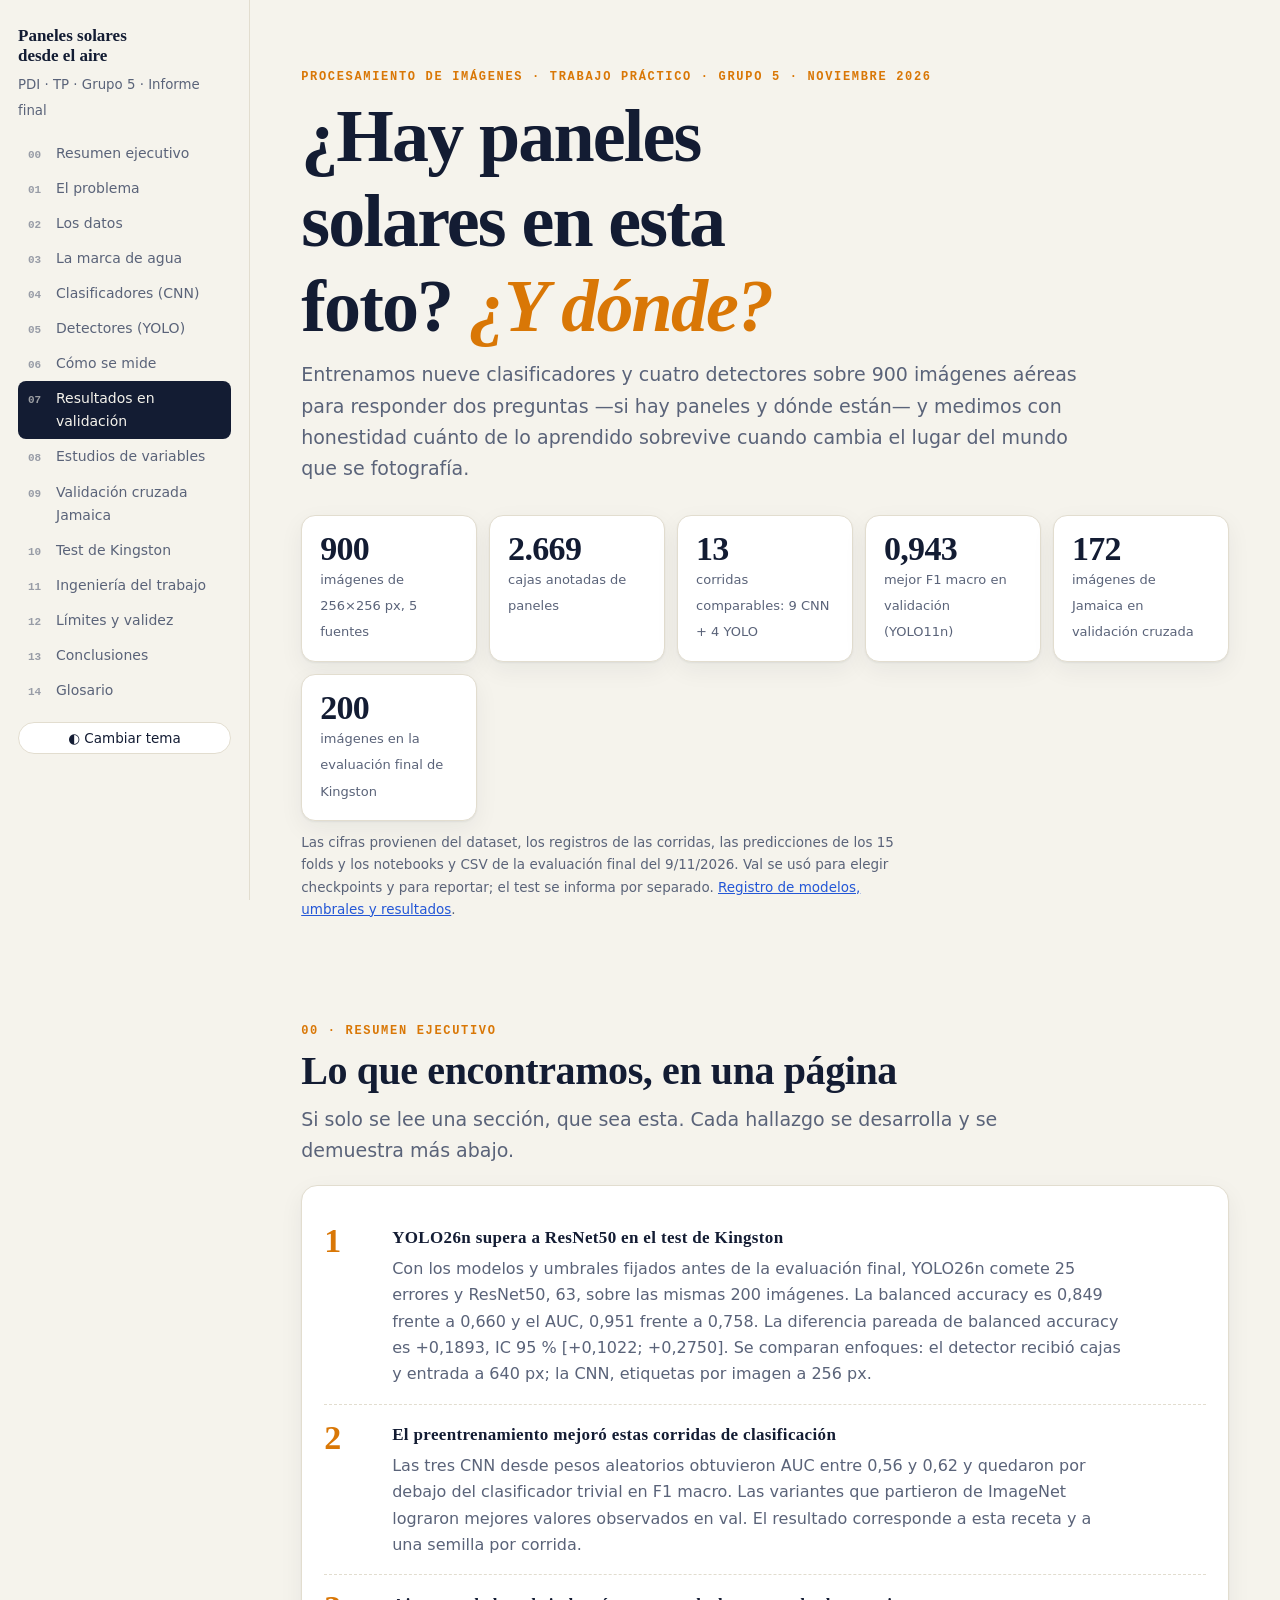
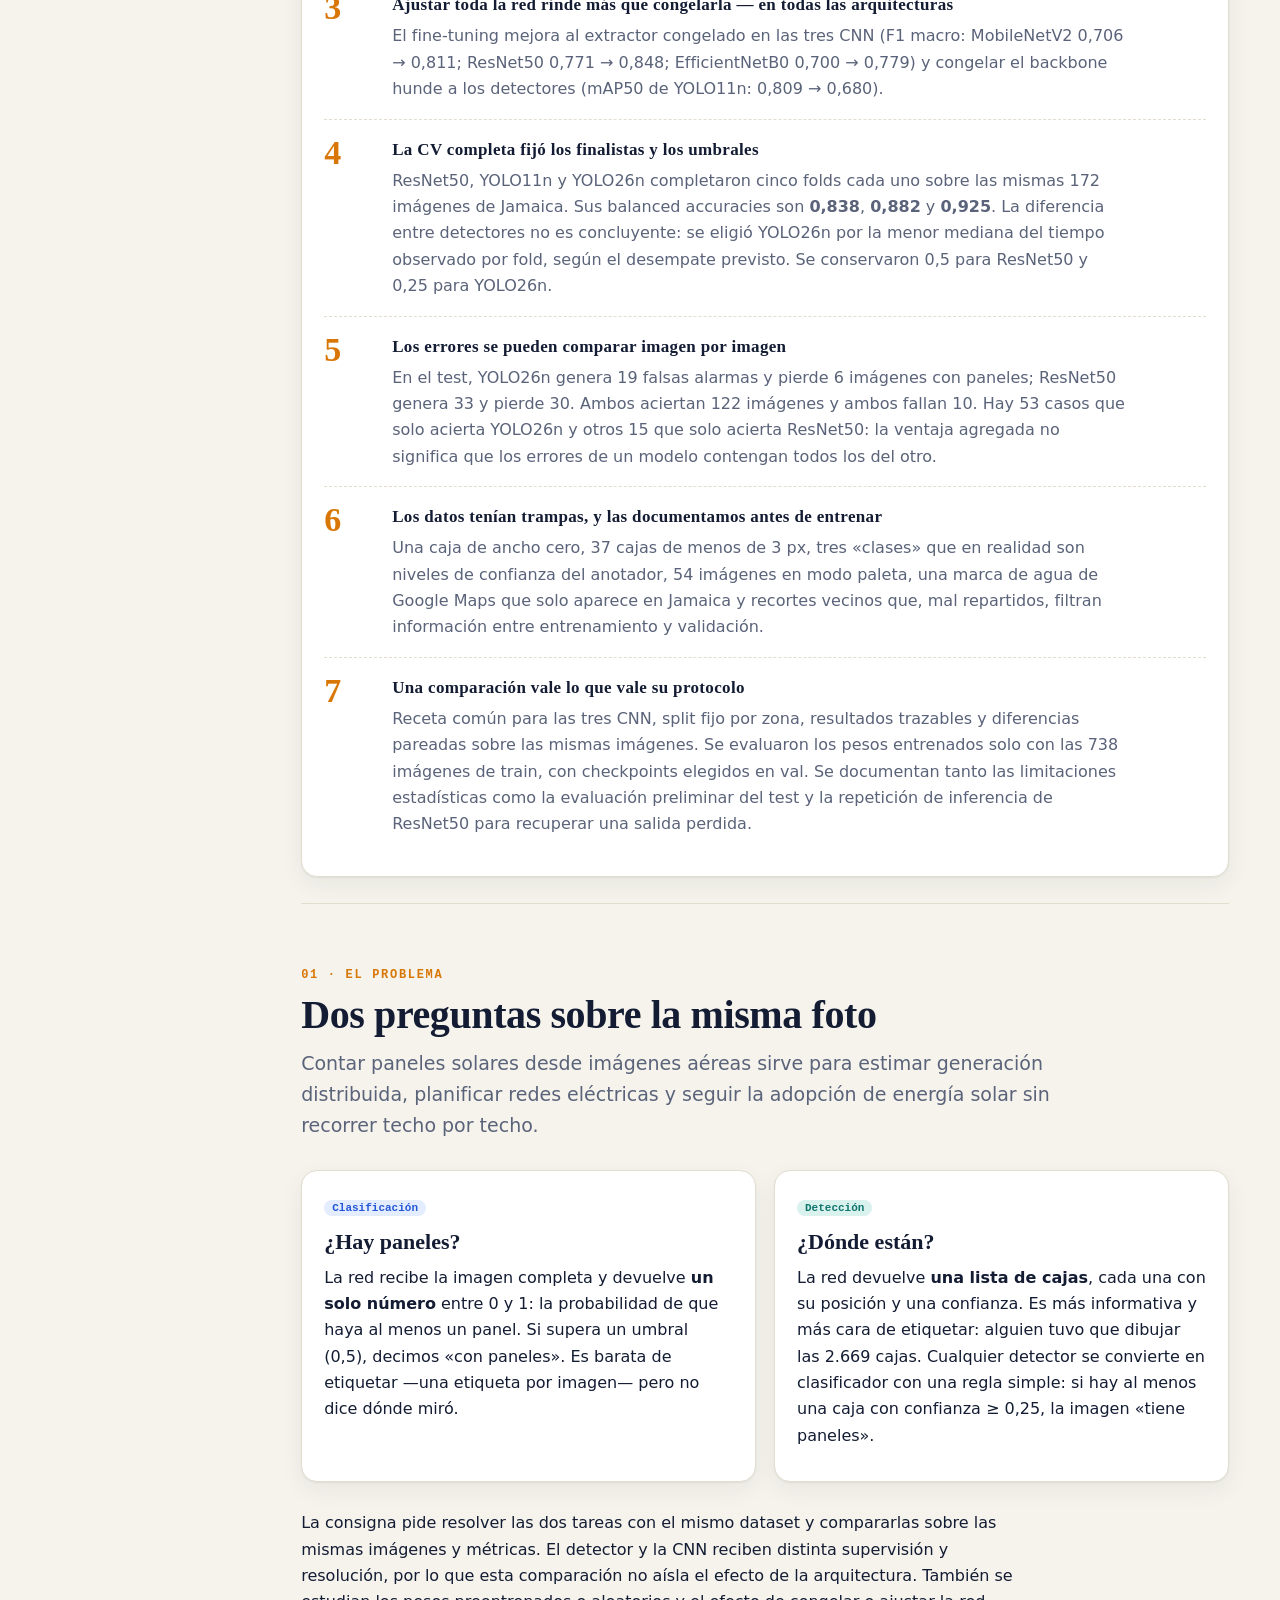
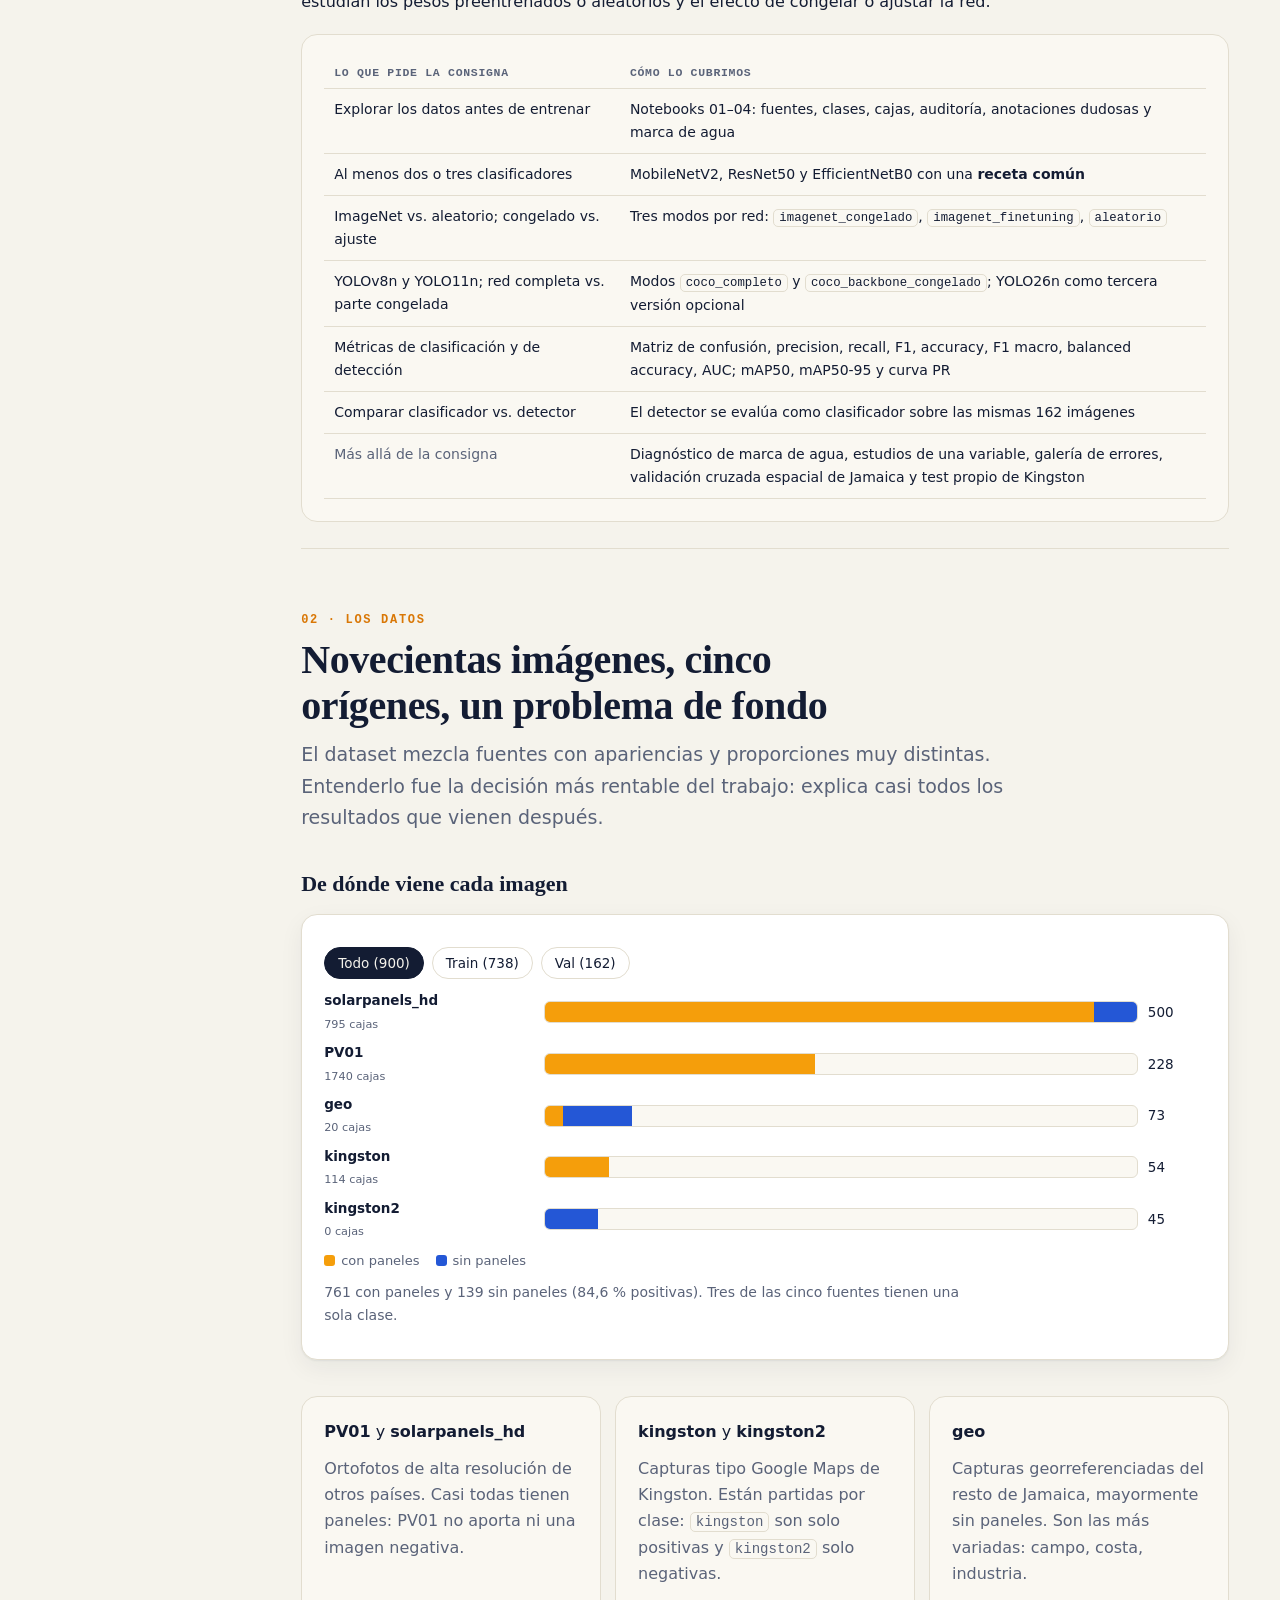
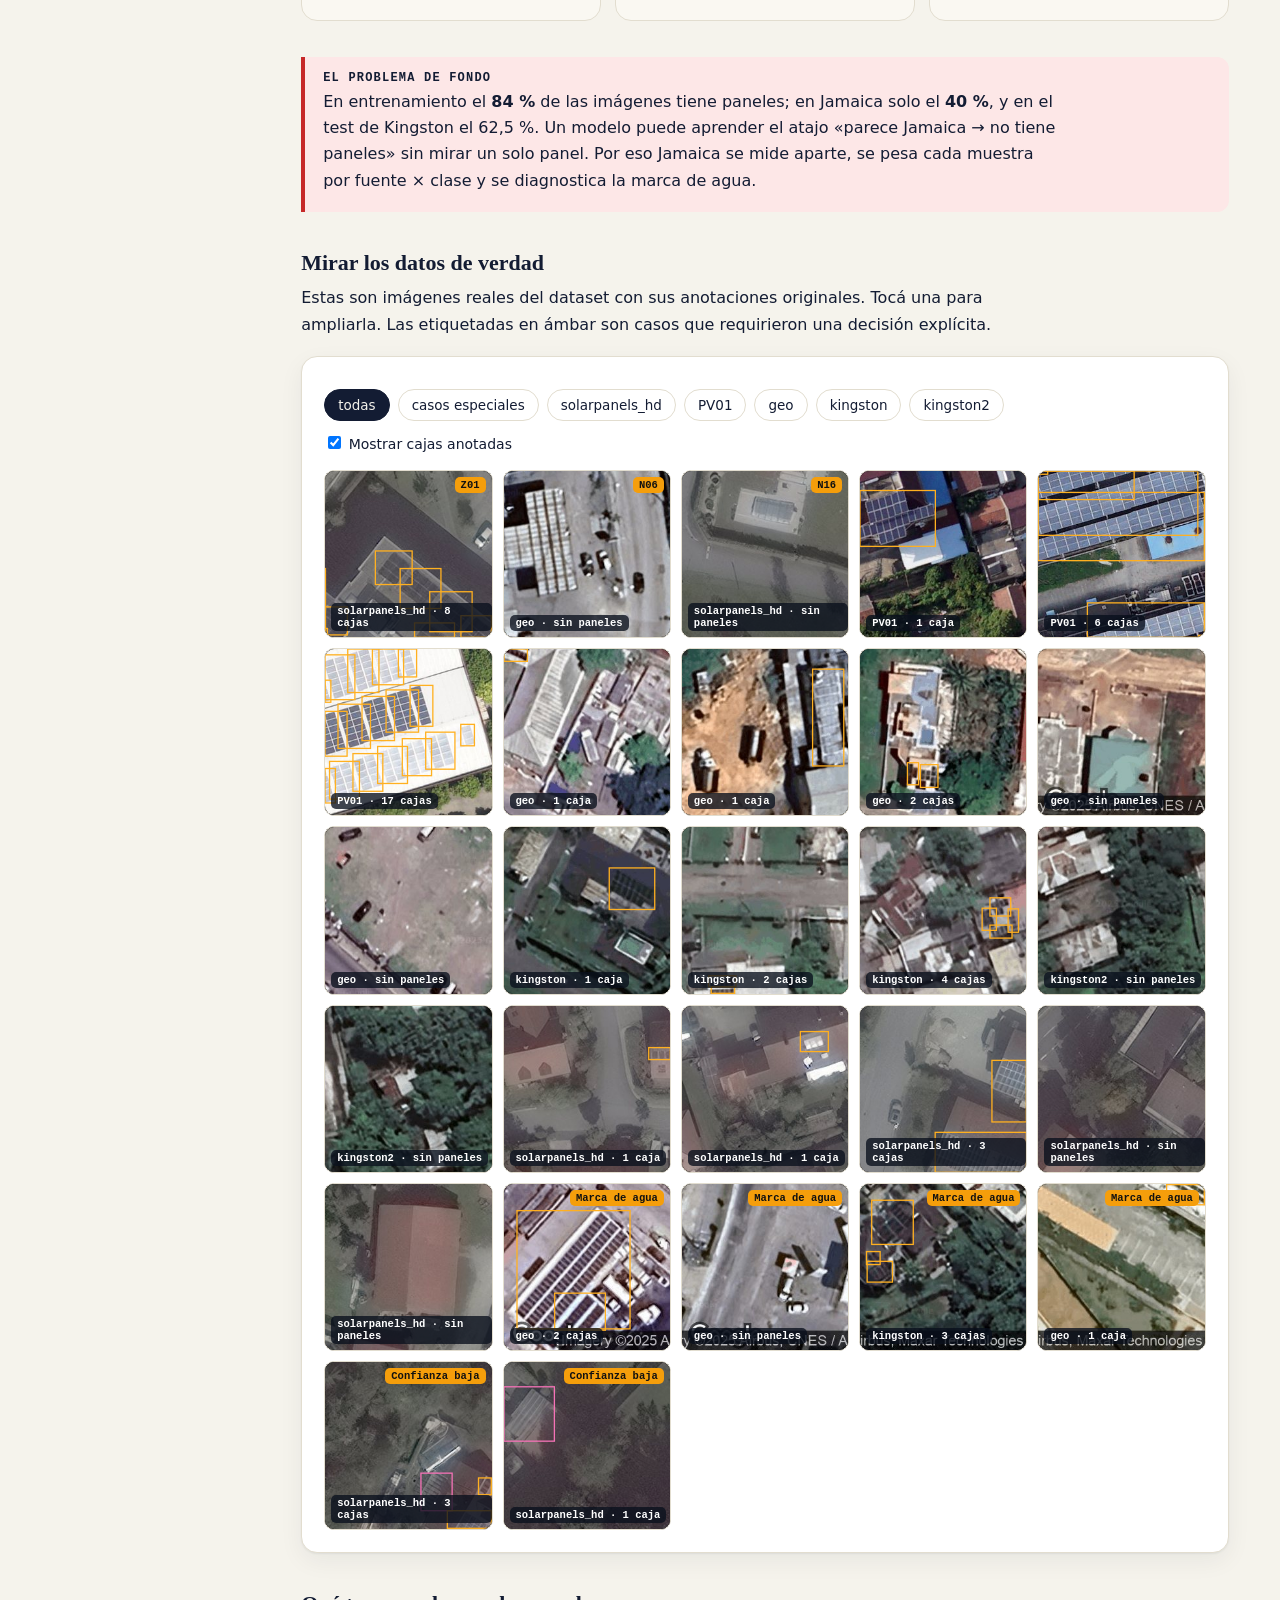
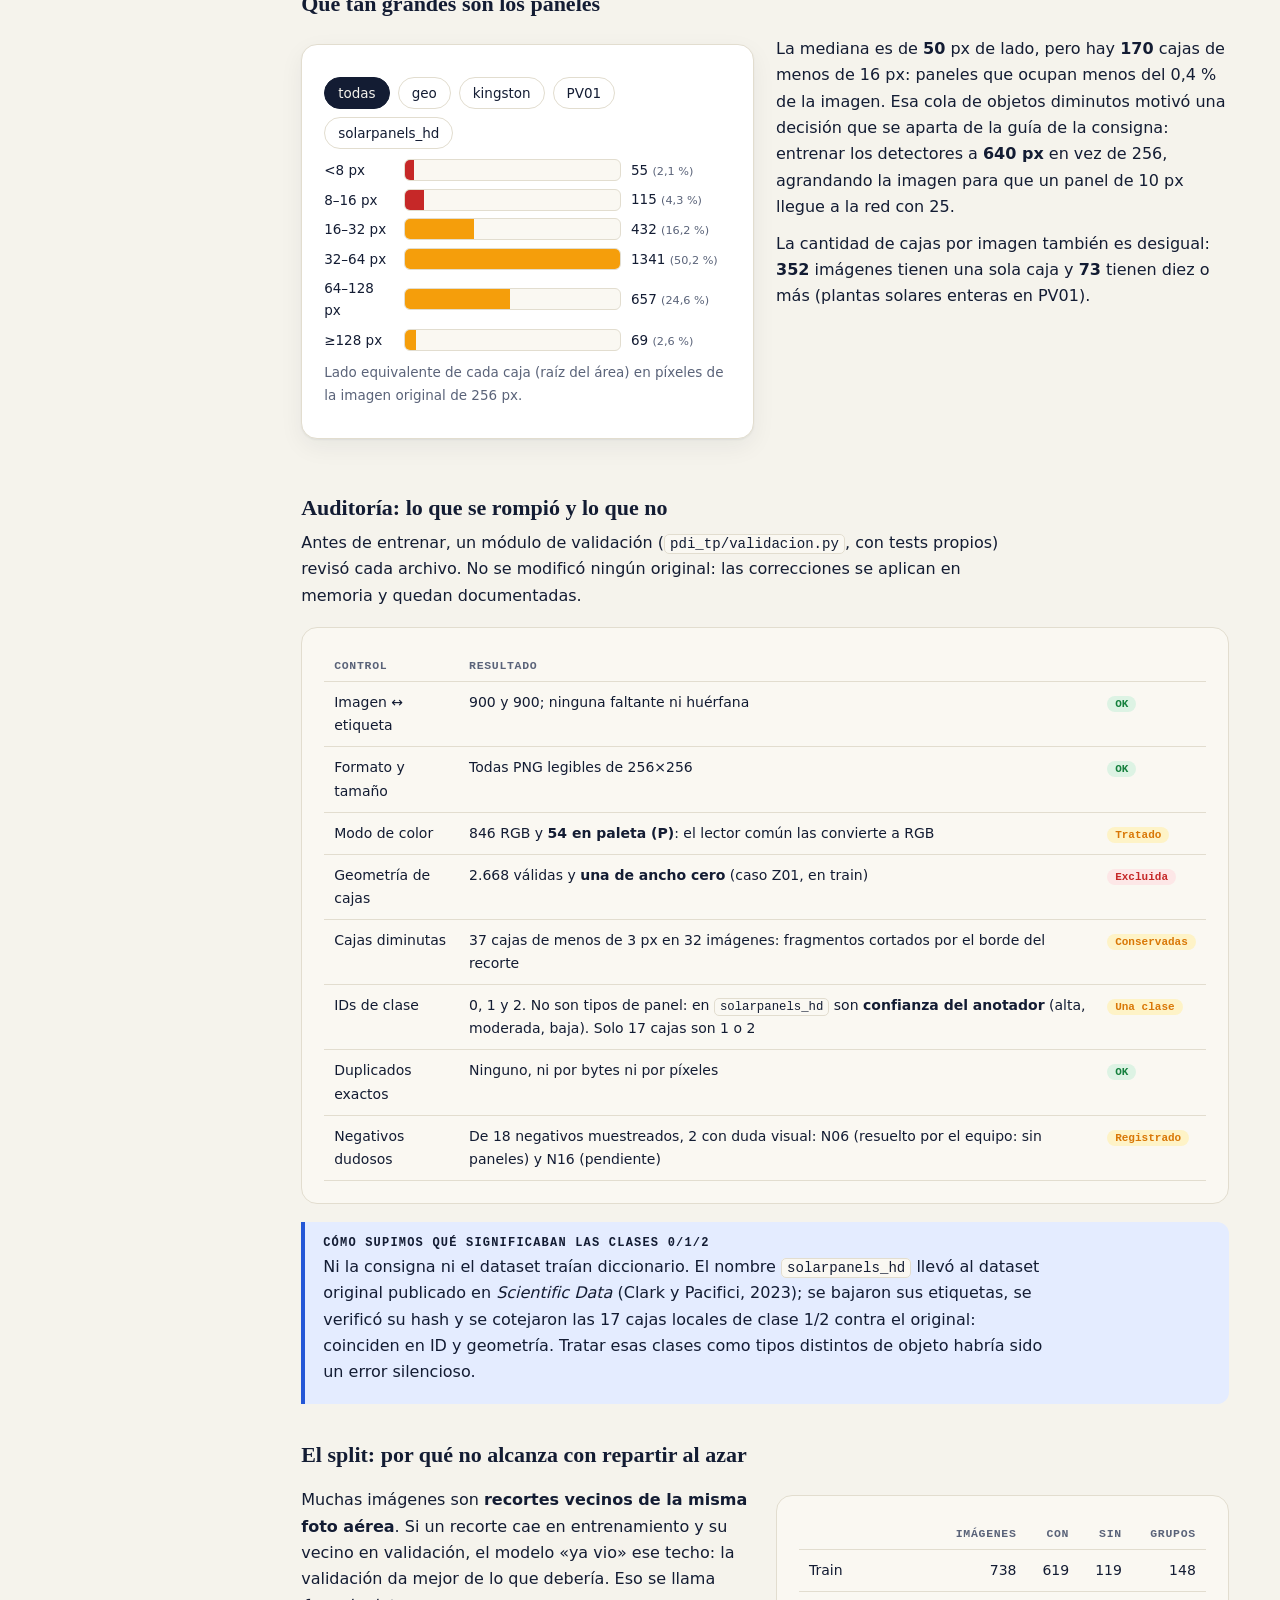
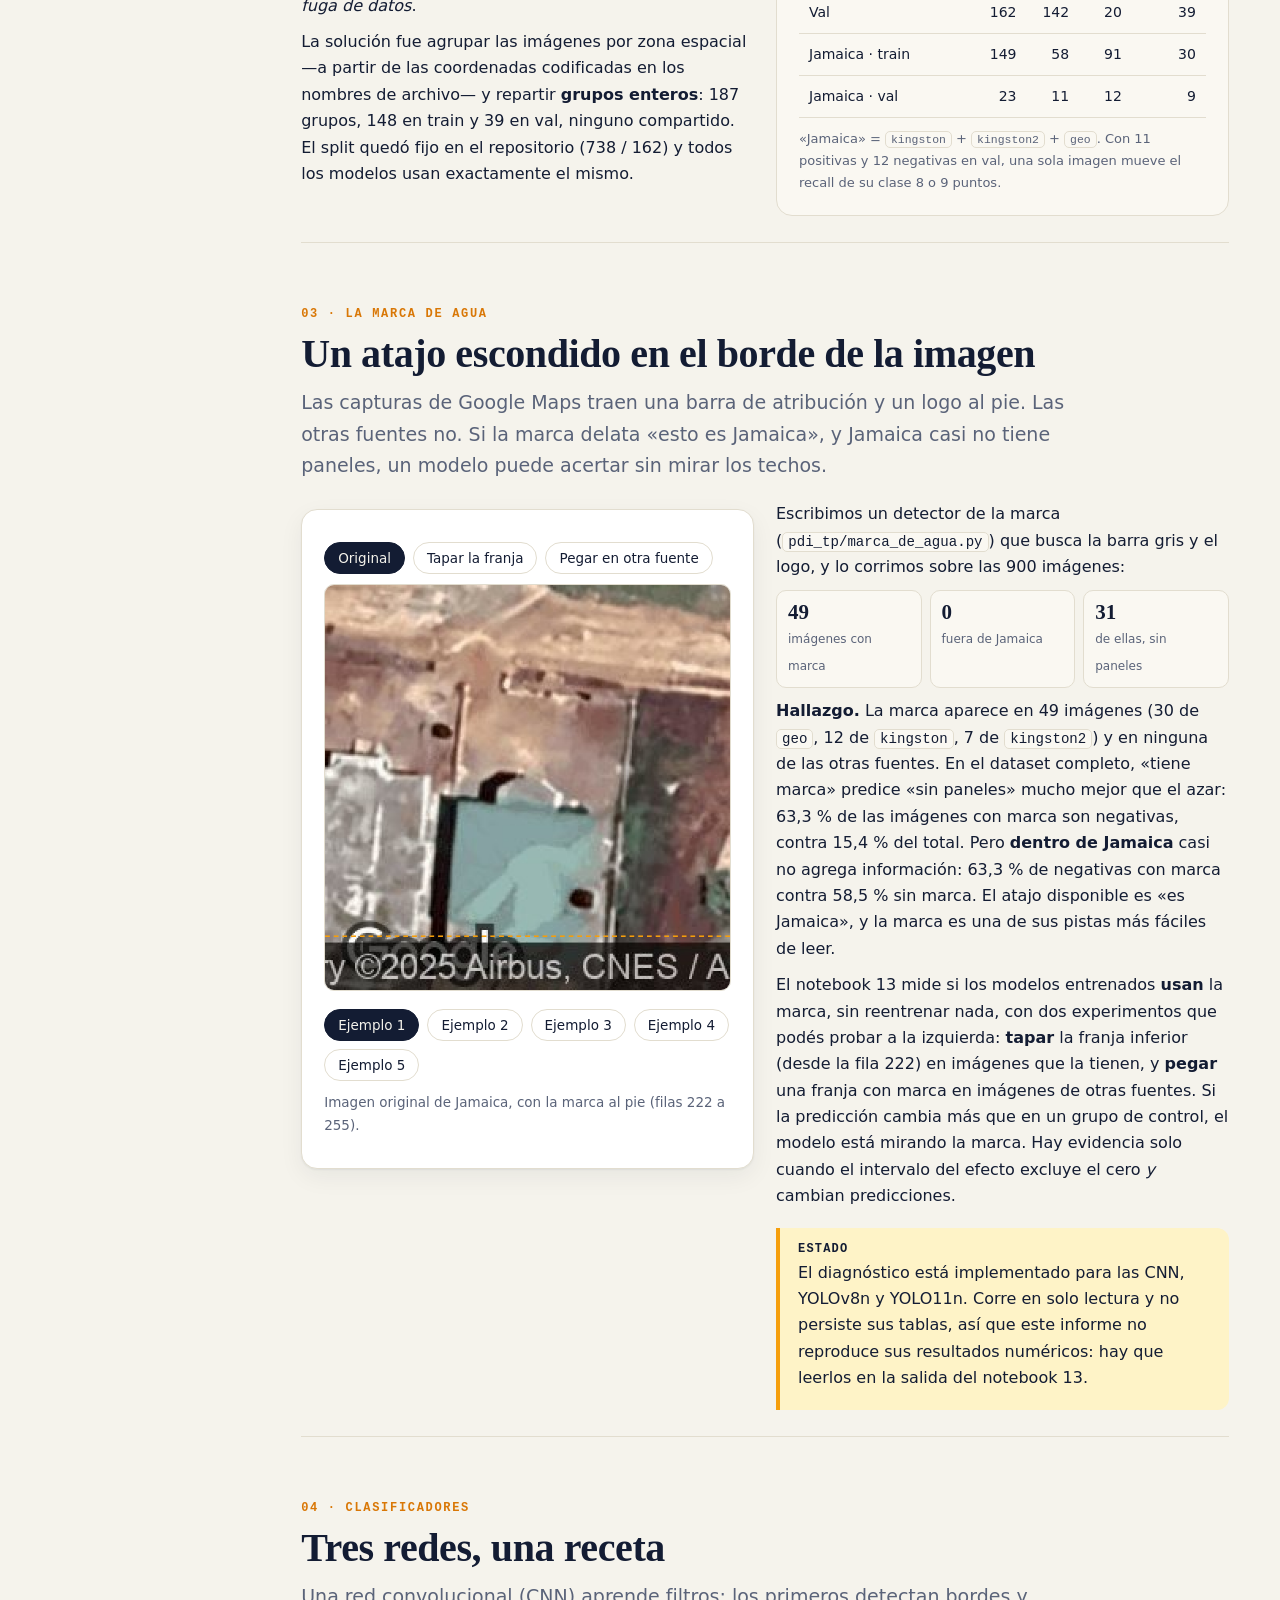
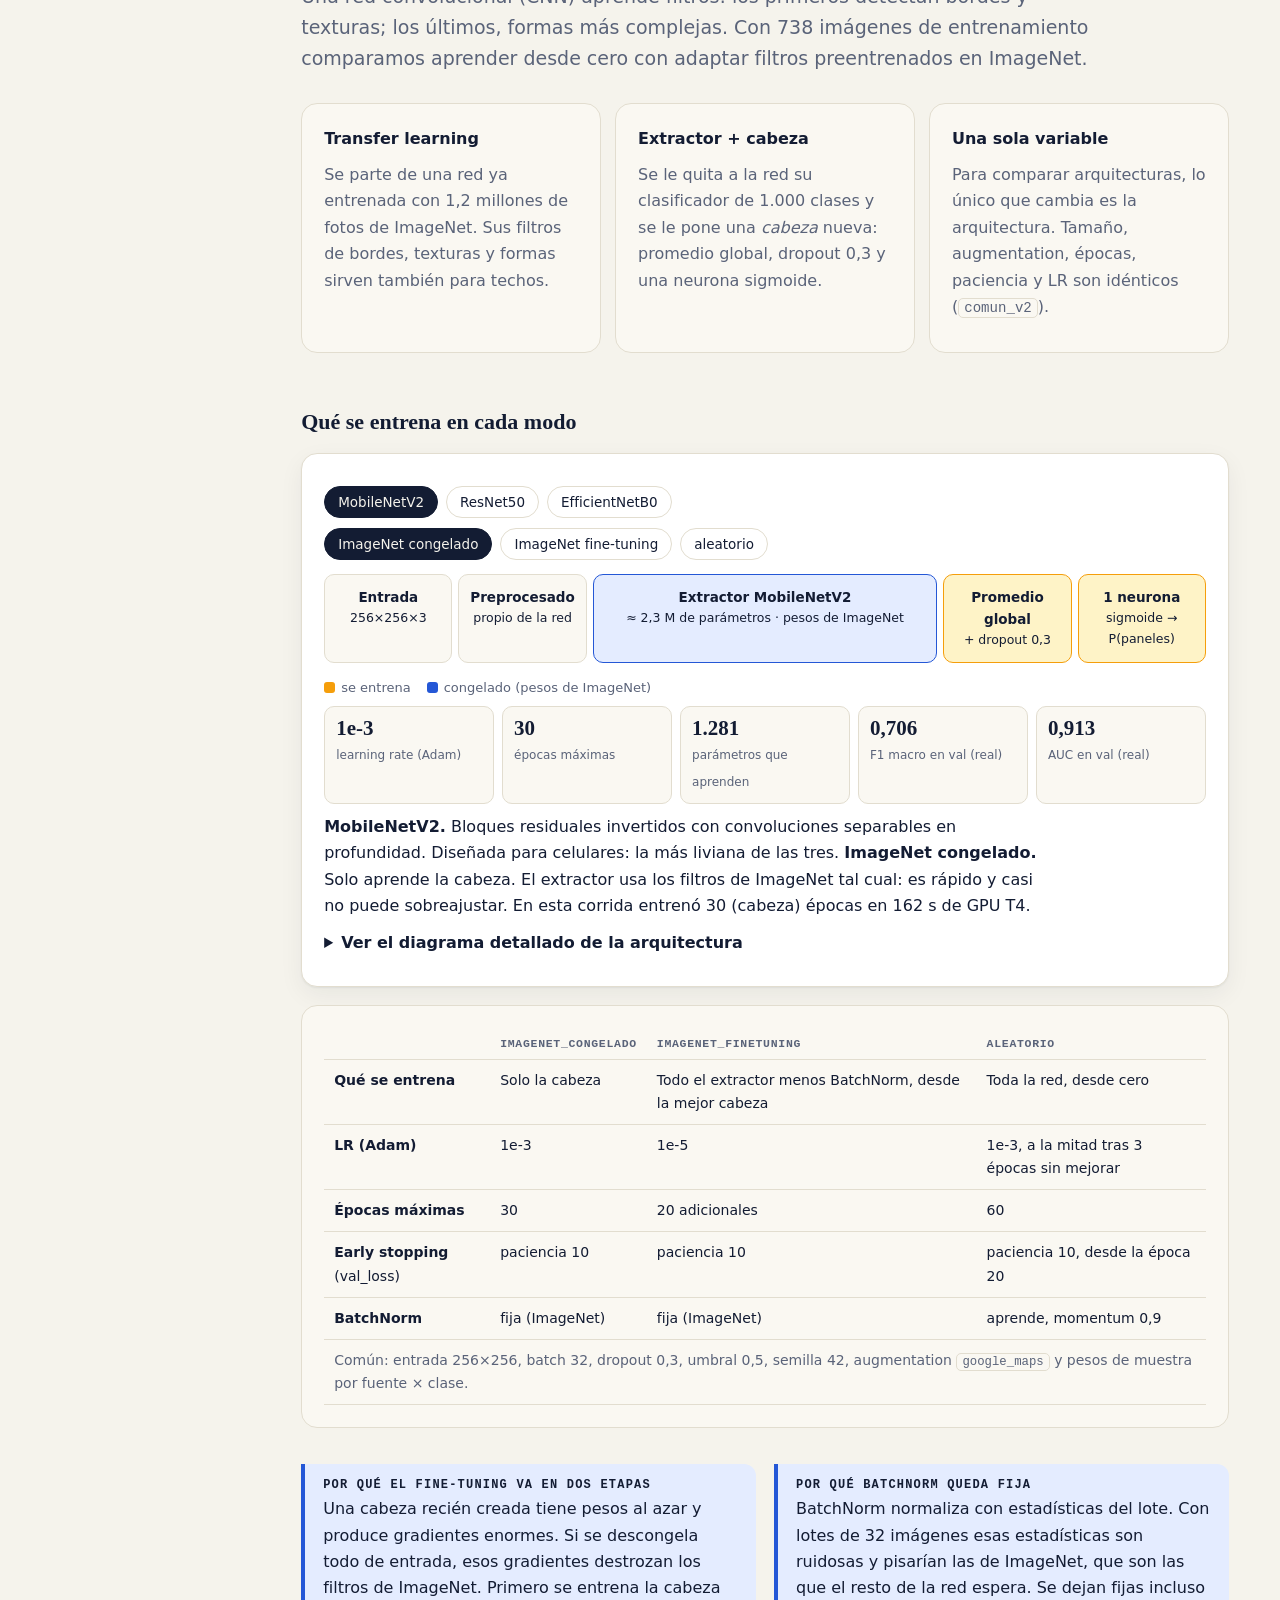
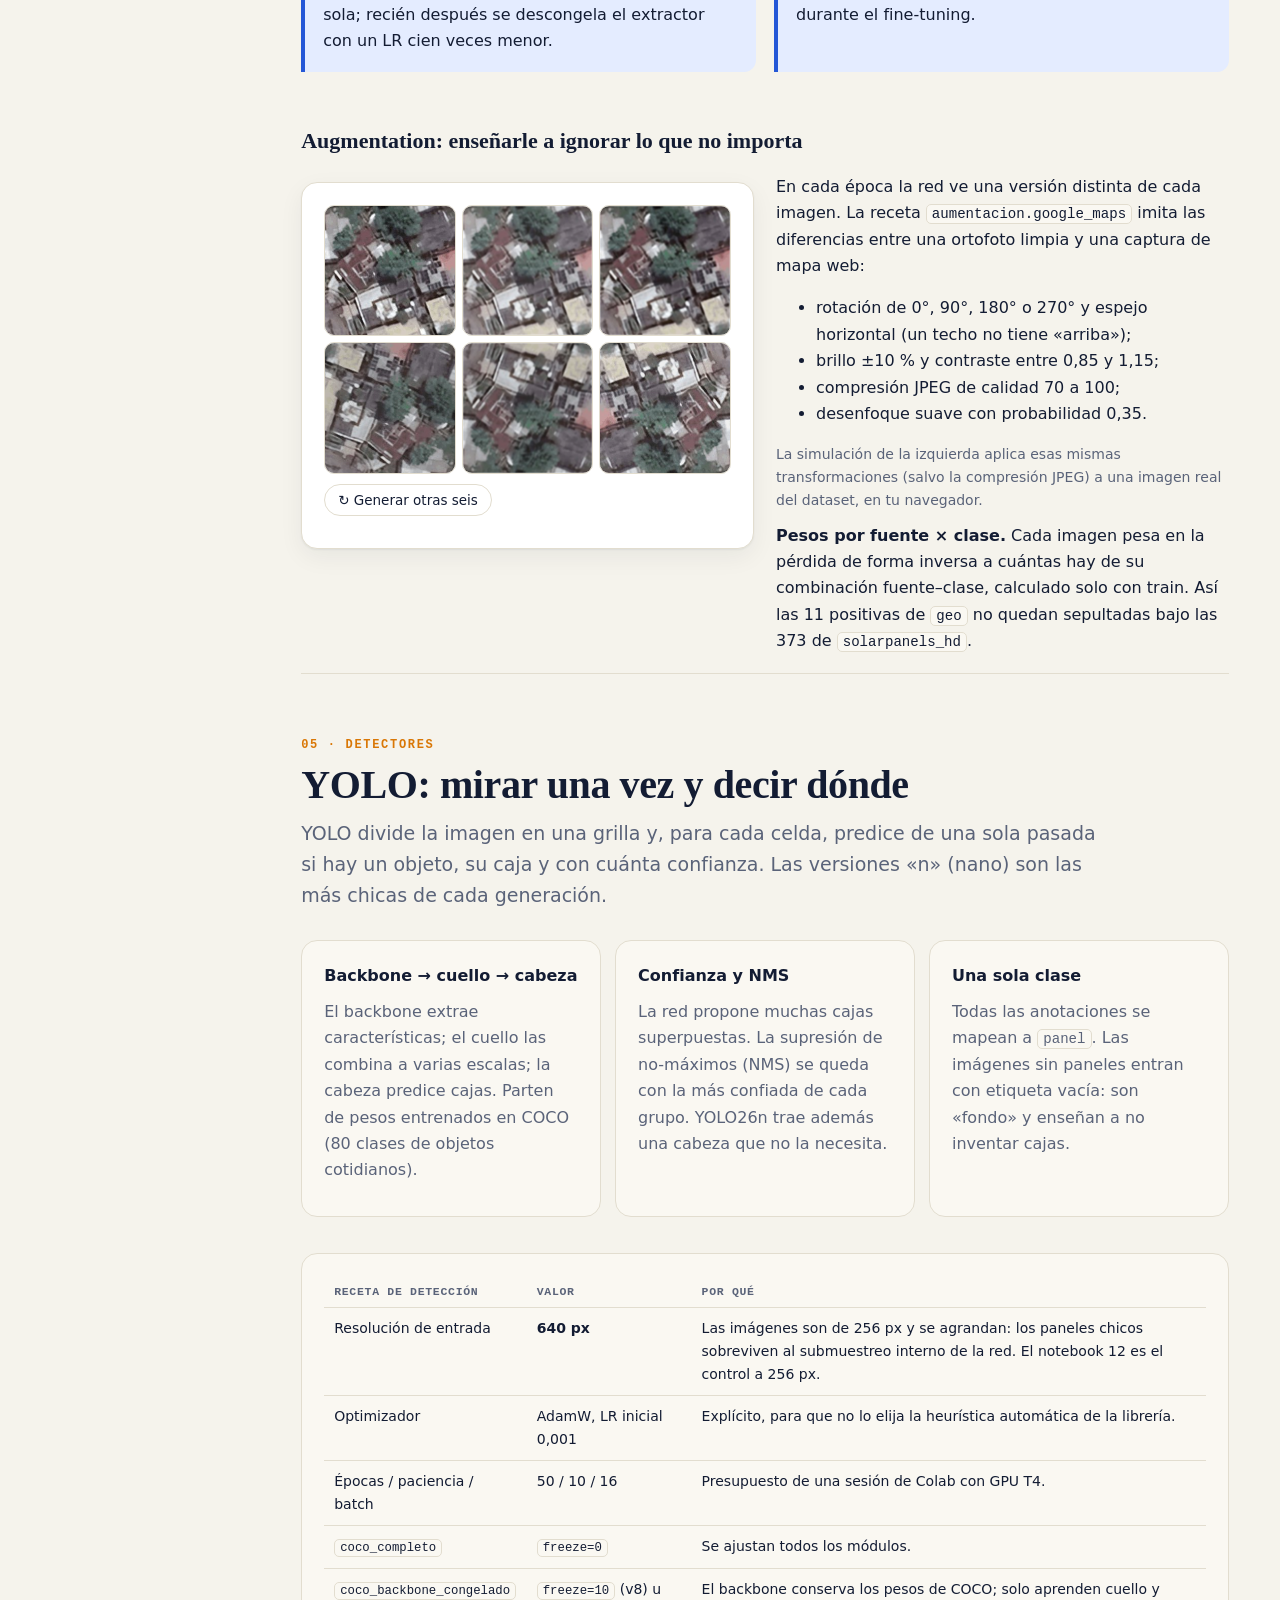
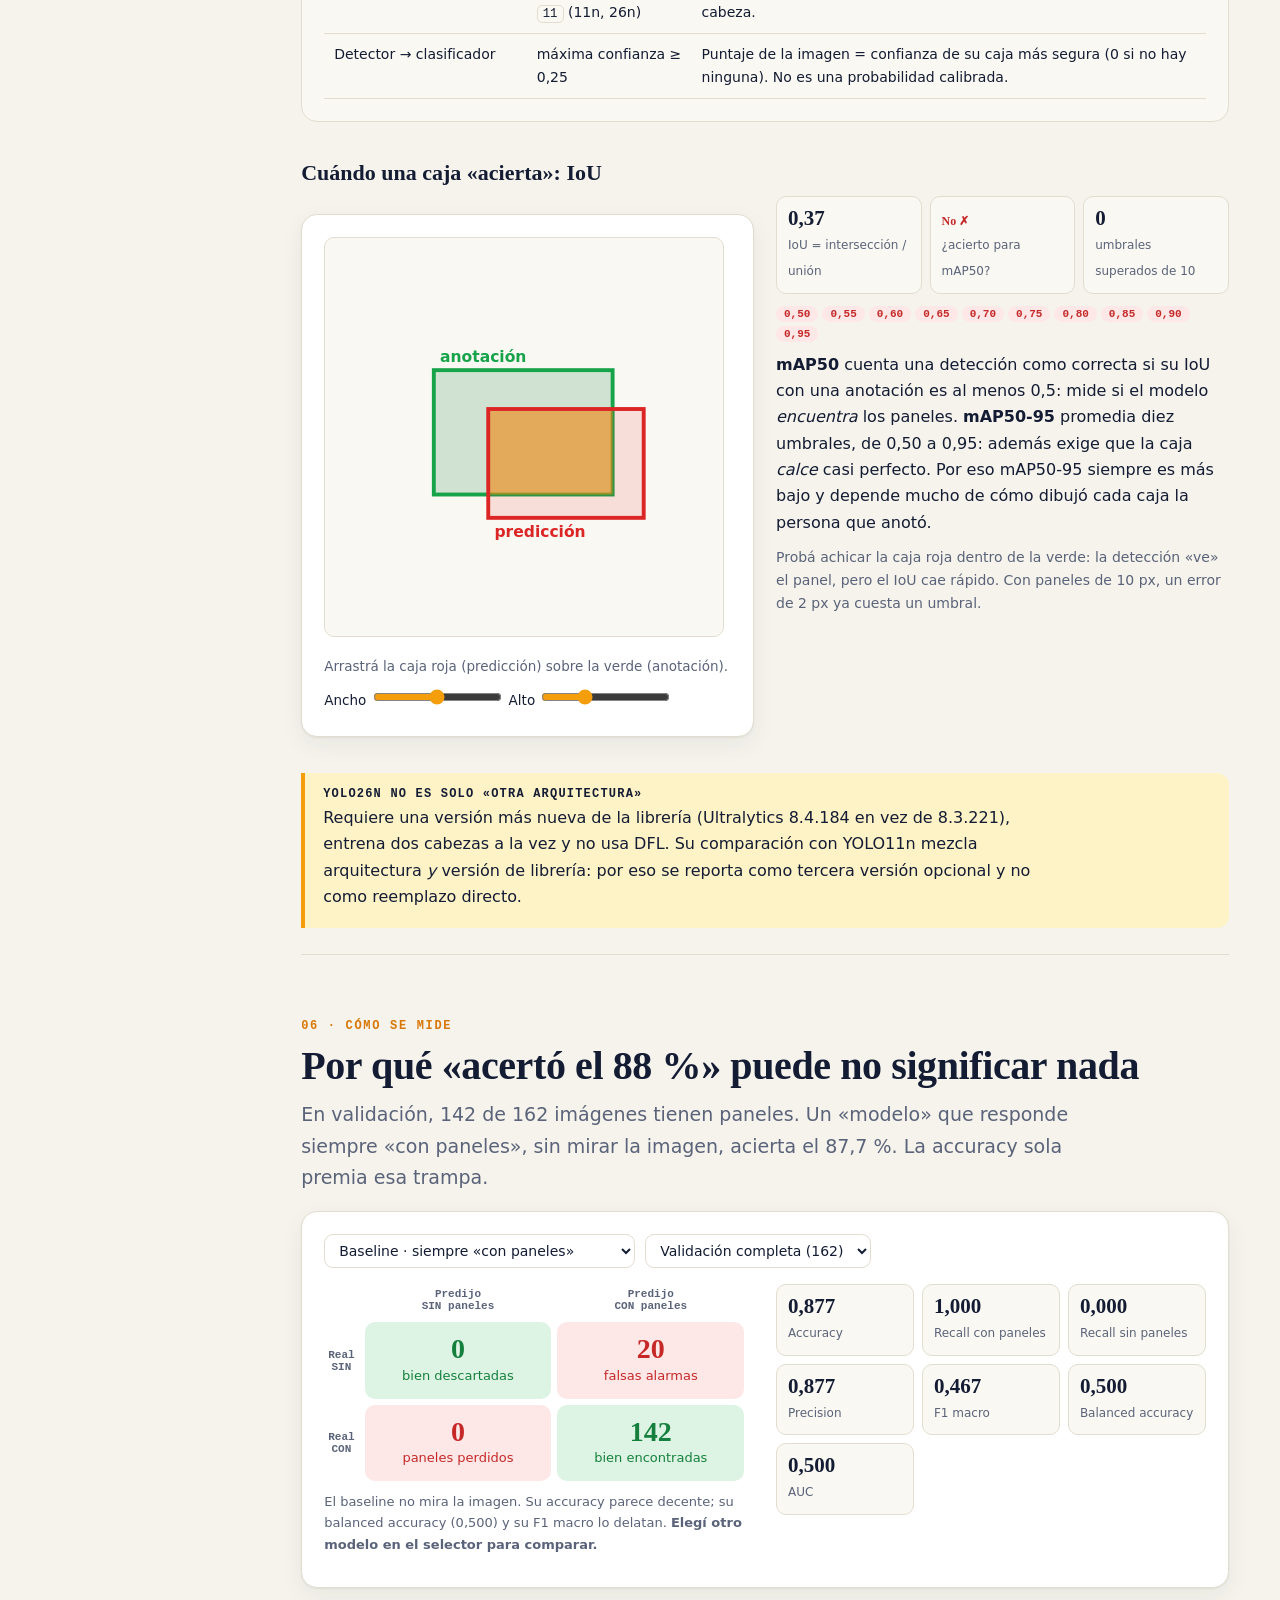
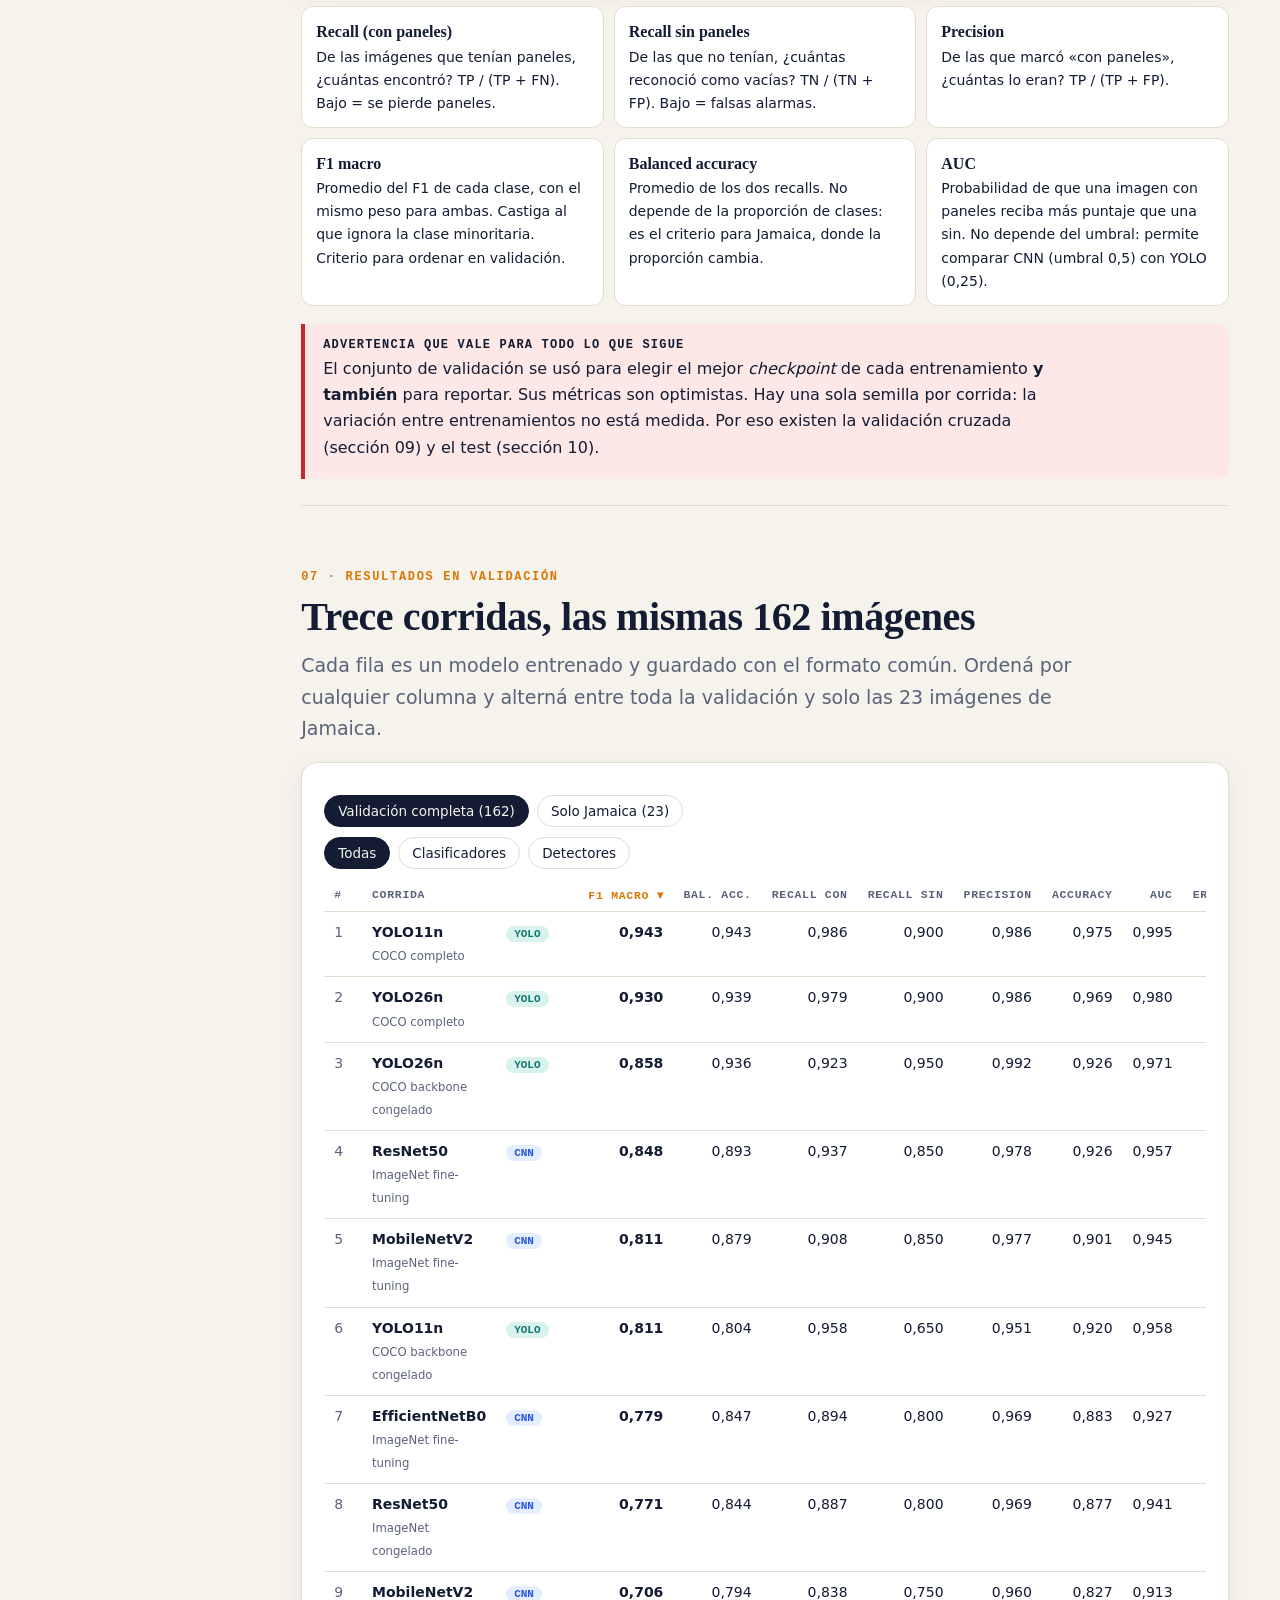
==== commit 56d0e755: "Completar el informe con la CV y la evaluación final" ====
--- a/informe_paneles_solares.html
+++ b/informe_paneles_solares.html
@@ -1,659 +1,786 @@
-<!doctype html>
-<html lang="es">
-<head>
-<meta charset="utf-8">
-<meta name="viewport" content="width=device-width, initial-scale=1">
-<title>Paneles solares desde el aire · Informe PDI Grupo 5</title>
-<style>
-:root{--bg:#F5F3EC;--surface:#fff;--surface2:#FAF8F2;--ink:#131C33;--muted:#5A6379;--line:#E2DDCF;--accent:#D97706;--accent2:#F59E0B;--accentbg:#FEF3C7;--blue:#2457D6;--bluebg:#E4ECFF;--teal:#0F766E;--tealbg:#D9F2EE;--red:#C62828;--redbg:#FDE7E7;--green:#15803D;--greenbg:#DDF3E4;--shadow:0 1px 2px rgba(19,28,51,.06),0 8px 24px rgba(19,28,51,.06);--serif:"Iowan Old Style","Palatino Linotype",Palatino,Georgia,serif;--sans:system-ui,-apple-system,"Segoe UI",Roboto,Helvetica,Arial,sans-serif;--mono:ui-monospace,"Cascadia Code",Consolas,Menlo,monospace}
-:root[data-theme=dark]{--bg:#0A101D;--surface:#111A2C;--surface2:#0E1626;--ink:#E9EDF6;--muted:#9BA7BF;--line:#24304A;--accent:#FBBF24;--accent2:#F59E0B;--accentbg:#3A2C08;--blue:#7FA4FF;--bluebg:#16264D;--teal:#4FD1C5;--tealbg:#0D2F2C;--red:#FF8A80;--redbg:#3B1414;--green:#6EE7A0;--greenbg:#0F2E1C;--shadow:0 1px 2px rgba(0,0,0,.4),0 8px 24px rgba(0,0,0,.3)}
-*{box-sizing:border-box}html{scroll-behavior:smooth;scroll-padding-top:20px}
-body{margin:0;background:var(--bg);color:var(--ink);font:16px/1.65 var(--sans);-webkit-font-smoothing:antialiased}
-a{color:var(--blue)}h1,h2,h3{font-family:var(--serif);line-height:1.15;text-wrap:balance;margin:0}
-h2{font-size:clamp(28px,4vw,40px);letter-spacing:-.01em}h3{font-size:22px;margin:38px 0 10px}h4{margin:22px 0 6px;font-size:15px;letter-spacing:.02em}
-p{margin:10px 0;max-width:72ch}small,.muted{color:var(--muted)}code{font-family:var(--mono);font-size:.88em;background:var(--surface2);border:1px solid var(--line);padding:1px 5px;border-radius:5px}
-.num{font-variant-numeric:tabular-nums}
-.layout{display:grid;grid-template-columns:250px minmax(0,1fr);max-width:1320px;margin:0 auto}
-nav.side{position:sticky;top:0;align-self:start;height:100vh;overflow:auto;padding:26px 18px;border-right:1px solid var(--line)}
-nav.side .brand{font-family:var(--serif);font-weight:700;font-size:17px;line-height:1.2;margin-bottom:4px}
-nav.side a{display:flex;gap:10px;align-items:baseline;padding:6px 10px;border-radius:8px;color:var(--muted);text-decoration:none;font-size:14px}
-nav.side a b{font:600 11px var(--mono);opacity:.6;min-width:18px}
-nav.side a:hover{background:var(--surface);color:var(--ink)}nav.side a.on{background:var(--ink);color:var(--bg)}
-.tbtn{margin-top:14px;width:100%}
-main{padding:0 clamp(16px,4vw,56px) 80px;min-width:0}
-section{padding:64px 0 8px;border-top:1px solid var(--line)}section:first-of-type{border-top:0}
-.eyebrow{font:600 12px var(--mono);letter-spacing:.14em;text-transform:uppercase;color:var(--accent);margin-bottom:10px}
-.lead{font-size:19px;color:var(--muted);max-width:66ch}
-.hero{padding:70px 0 30px}.hero h1{font-size:clamp(38px,6.4vw,74px);letter-spacing:-.025em;max-width:16ch}
-.hero h1 em{font-style:italic;color:var(--accent)}
-.kpis{display:grid;grid-template-columns:repeat(auto-fit,minmax(150px,1fr));gap:12px;margin:30px 0 6px}
-.kpi{background:var(--surface);border:1px solid var(--line);border-radius:14px;padding:16px 18px;box-shadow:var(--shadow)}
-.kpi b{display:block;font:700 34px/1 var(--serif);letter-spacing:-.02em}.kpi span{font-size:13px;color:var(--muted)}
-.card{background:var(--surface);border:1px solid var(--line);border-radius:16px;padding:22px;box-shadow:var(--shadow);margin:18px 0}
-.card.flat{box-shadow:none;background:var(--surface2)}
-.grid2{display:grid;grid-template-columns:repeat(auto-fit,minmax(300px,1fr));gap:18px}.grid3{display:grid;grid-template-columns:repeat(auto-fit,minmax(220px,1fr));gap:14px}
-.callout{border-left:4px solid var(--accent2);background:var(--accentbg);padding:14px 18px;border-radius:0 12px 12px 0;margin:18px 0}
-.callout.blue{border-color:var(--blue);background:var(--bluebg)}.callout.red{border-color:var(--red);background:var(--redbg)}.callout.green{border-color:var(--green);background:var(--greenbg)}
-.callout p{margin:4px 0}.callout b.t{display:block;font:600 12px var(--mono);letter-spacing:.1em;text-transform:uppercase;margin-bottom:2px}
-.find{display:grid;grid-template-columns:54px 1fr;gap:14px;padding:16px 0;border-bottom:1px dashed var(--line)}.find:last-child{border:0}
-.find .n{font:700 34px/1 var(--serif);color:var(--accent)}.find h4{margin:0 0 4px;font-size:17px;font-family:var(--serif)}.find p{margin:0;color:var(--muted)}
-table{border-collapse:collapse;width:100%;font-size:14px}th,td{padding:9px 10px;border-bottom:1px solid var(--line);text-align:left;vertical-align:top}
-th{font:600 11.5px var(--mono);letter-spacing:.06em;text-transform:uppercase;color:var(--muted);white-space:nowrap}
-td.r,th.r{text-align:right}.tw{overflow-x:auto}
-th.sort{cursor:pointer;user-select:none}th.sort:hover{color:var(--ink)}th.sort.act{color:var(--accent)}
-.chips{display:flex;flex-wrap:wrap;gap:8px;margin:10px 0}
-button,.chip{font:500 13.5px var(--sans);border:1px solid var(--line);background:var(--surface);color:var(--ink);padding:7px 13px;border-radius:999px;cursor:pointer}
-button:hover{border-color:var(--ink)}button.on{background:var(--ink);color:var(--bg);border-color:var(--ink)}
-select,input[type=range]{accent-color:var(--accent2)}select{font:14px var(--sans);padding:7px 10px;border-radius:9px;border:1px solid var(--line);background:var(--surface);color:var(--ink);max-width:100%}
-.tag{display:inline-block;font:600 11px var(--mono);padding:2px 8px;border-radius:999px;background:var(--bluebg);color:var(--blue);white-space:nowrap}
-.tag.det{background:var(--tealbg);color:var(--teal)}.tag.warn{background:var(--accentbg);color:var(--accent)}.tag.red{background:var(--redbg);color:var(--red)}.tag.ok{background:var(--greenbg);color:var(--green)}
-.bar{height:9px;border-radius:5px;background:var(--line);overflow:hidden;min-width:70px}.bar i{display:block;height:100%;border-radius:5px;background:var(--blue)}.bar.det i{background:var(--teal)}
-.hb{display:grid;grid-template-columns:minmax(120px,210px) 1fr 58px;gap:10px;align-items:center;margin:7px 0;font-size:13.5px}
-.hb .track{height:22px;background:var(--surface2);border:1px solid var(--line);border-radius:6px;overflow:hidden;display:flex}
-.hb .track i{display:block;height:100%}.legend{display:flex;gap:16px;flex-wrap:wrap;font-size:13px;color:var(--muted);margin:8px 0}.legend i{display:inline-block;width:11px;height:11px;border-radius:3px;margin-right:6px;vertical-align:-1px}
-.gal{display:grid;grid-template-columns:repeat(auto-fill,minmax(150px,1fr));gap:10px}
-.ph{position:relative;border-radius:10px;overflow:hidden;border:1px solid var(--line);cursor:zoom-in;background:#000;aspect-ratio:1}
-.ph img,.ph svg{position:absolute;inset:0;width:100%;height:100%;display:block}.ph .cap{position:absolute;left:6px;bottom:6px;font:600 10.5px var(--mono);background:rgba(10,16,29,.78);color:#fff;padding:2px 6px;border-radius:5px}
-.ph .cap.t{left:auto;right:6px;bottom:auto;top:6px;background:var(--accent2);color:#111}
-.modal{position:fixed;inset:0;background:rgba(5,8,15,.82);display:none;align-items:center;justify-content:center;z-index:50;padding:20px}.modal.on{display:flex}
-.modal .box{background:var(--surface);border-radius:16px;max-width:880px;width:100%;display:grid;grid-template-columns:minmax(0,1.1fr) minmax(0,1fr);overflow:hidden}
-.modal .ph{border:0;border-radius:0;cursor:default}.modal .info{padding:22px;font-size:14px;overflow:auto;max-height:80vh}
-.cm{display:grid;grid-template-columns:auto 1fr 1fr;gap:6px;font-size:13px;max-width:420px}
-.cm .c{border-radius:10px;padding:12px 8px;text-align:center}.cm .c b{display:block;font:700 28px/1.1 var(--serif)}.cm .h{font:600 11px var(--mono);color:var(--muted);display:flex;align-items:center;justify-content:center;text-align:center;padding:4px}
-.c.tn,.c.tp{background:var(--greenbg);color:var(--green)}.c.fp,.c.fn{background:var(--redbg);color:var(--red)}
-.mets{display:grid;grid-template-columns:repeat(auto-fit,minmax(120px,1fr));gap:8px}.met{border:1px solid var(--line);border-radius:10px;padding:9px 11px;background:var(--surface2)}.met b{font:700 21px var(--serif);display:block}.met span{font-size:12px;color:var(--muted)}
-.pipe{display:flex;gap:6px;align-items:stretch;flex-wrap:wrap;margin:14px 0}.pipe div{flex:1;min-width:92px;border-radius:10px;padding:11px 9px;text-align:center;font-size:12.5px;border:1.5px solid var(--line);background:var(--surface2);transition:.25s}
-.pipe div b{display:block;font-size:13.5px}.pipe div.big{flex:3}.pipe .tr{background:var(--accentbg);border-color:var(--accent2)}.pipe .fz{background:var(--bluebg);border-color:var(--blue)}
-.steps{display:grid;grid-template-columns:repeat(auto-fill,minmax(52px,1fr));gap:6px}.steps button{border-radius:10px;padding:9px 0;font:600 13px var(--mono)}
-.ph1{--c:var(--blue)}.ph2{--c:var(--accent)}.ph3{--c:var(--teal)}.ph4{--c:var(--red)}.steps button{border-bottom:3px solid var(--c)}
-.folds{display:grid;gap:5px;font:12px var(--mono)}.folds .row{display:grid;grid-template-columns:56px repeat(5,1fr) 1.6fr 1.2fr;gap:4px}.folds .row span{padding:6px 4px;border-radius:6px;text-align:center;background:var(--bluebg);color:var(--blue)}
-.folds .row span.ev{background:var(--accent2);color:#111;font-weight:700}.folds .row span.o{background:var(--surface2);color:var(--muted);border:1px solid var(--line)}.folds .row span.v{background:var(--tealbg);color:var(--teal)}.folds .row span.l{background:none;color:var(--muted);text-align:left}
-canvas{max-width:100%;border-radius:10px;border:1px solid var(--line)}
-.two{display:grid;grid-template-columns:minmax(0,1fr) minmax(0,1fr);gap:22px;align-items:start}
-.gl{display:grid;grid-template-columns:repeat(auto-fill,minmax(270px,1fr));gap:10px}.gl div{border:1px solid var(--line);border-radius:12px;padding:12px 14px;background:var(--surface);font-size:14px}.gl b{display:block;font-family:var(--serif);font-size:16px}
-input[type=search]{width:100%;max-width:380px;padding:9px 12px;border-radius:10px;border:1px solid var(--line);background:var(--surface);color:var(--ink);font:15px var(--sans)}
-footer{margin-top:60px;padding-top:22px;border-top:1px solid var(--line);font-size:13px;color:var(--muted)}
-.svgc{background:#fff;border-radius:12px;padding:10px;border:1px solid var(--line)}.svgc img{width:100%;display:block}
-details summary{cursor:pointer;font-weight:600;margin:8px 0}
-@media(max-width:920px){.layout{grid-template-columns:1fr}nav.side{position:static;height:auto;border:0;border-bottom:1px solid var(--line);display:flex;flex-wrap:wrap;gap:4px;padding:12px}nav.side .brand,nav.side small{width:100%}nav.side a b{display:none}.tbtn{width:auto;margin:0}.two,.modal .box{grid-template-columns:1fr}.hb{grid-template-columns:100px 1fr 50px}}
-@media print{nav.side,.tbtn{display:none}.layout{display:block}section{break-inside:avoid-page}}
-</style>
-</head>
-<body>
-<div class="layout">
-<nav class="side" id="nav">
-  <div class="brand">Paneles solares<br>desde el aire</div>
-  <small class="muted">PDI · TP · Grupo 5 · Informe final</small>
-  <div style="height:12px"></div>
-  <a href="#resumen"><b>00</b>Resumen ejecutivo</a>
-  <a href="#problema"><b>01</b>El problema</a>
-  <a href="#datos"><b>02</b>Los datos</a>
-  <a href="#marca"><b>03</b>La marca de agua</a>
-  <a href="#clasificacion"><b>04</b>Clasificadores (CNN)</a>
-  <a href="#deteccion"><b>05</b>Detectores (YOLO)</a>
-  <a href="#metricas"><b>06</b>Cómo se mide</a>
-  <a href="#resultados"><b>07</b>Resultados en validación</a>
-  <a href="#variables"><b>08</b>Estudios de variables</a>
-  <a href="#cv"><b>09</b>Validación cruzada Jamaica</a>
-  <a href="#test"><b>10</b>Test de Kingston</a>
-  <a href="#ingenieria"><b>11</b>Ingeniería del trabajo</a>
-  <a href="#limites"><b>12</b>Límites y validez</a>
-  <a href="#conclusiones"><b>13</b>Conclusiones</a>
-  <a href="#glosario"><b>14</b>Glosario</a>
-  <button class="tbtn" id="theme">◐ Cambiar tema</button>
-</nav>
-<main>
-
-<header class="hero">
-  <div class="eyebrow">Procesamiento de Imágenes · Trabajo práctico · Grupo 5 · Noviembre 2026</div>
-  <h1>¿Hay paneles solares en esta foto? <em>¿Y dónde?</em></h1>
-  <p class="lead">Entrenamos nueve clasificadores y cuatro detectores sobre 900 imágenes aéreas para responder dos preguntas —si hay paneles y dónde están— y medimos con honestidad cuánto de lo aprendido sobrevive cuando cambia el lugar del mundo que se fotografía.</p>
-  <div class="kpis">
-    <div class="kpi"><b class="num">900</b><span>imágenes de 256×256 px, 5 fuentes</span></div>
-    <div class="kpi"><b class="num">2.669</b><span>cajas anotadas de paneles</span></div>
-    <div class="kpi"><b class="num">13</b><span>corridas comparables: 9 CNN + 4 YOLO</span></div>
-    <div class="kpi"><b class="num">0,943</b><span>mejor F1 macro en validación (YOLO11n)</span></div>
-    <div class="kpi"><b class="num">172</b><span>imágenes de Jamaica en validación cruzada</span></div>
-    <div class="kpi"><b class="num">200</b><span>imágenes de test, reservadas hasta el final</span></div>
-  </div>
-  <p class="muted" style="font-size:13.5px">Todo número de este informe sale de archivos reales del proyecto: el dataset local, <code>metricas.json</code> de cada corrida y las predicciones fuera de fold guardadas en la carpeta compartida al 9/11/2026. Lo que no se corrió, se dice.</p>
-</header>
-
-<section id="resumen">
-  <div class="eyebrow">00 · Resumen ejecutivo</div>
-  <h2>Lo que encontramos, en una página</h2>
-  <p class="lead">Si solo se lee una sección, que sea esta. Cada hallazgo se desarrolla y se demuestra más abajo.</p>
-  <div class="card">
-    <div class="find"><div class="n">1</div><div><h4>Un detector clasifica mejor que un clasificador</h4><p>Usado para decir «hay / no hay paneles», YOLO11n se equivoca en 4 de las 162 imágenes de validación (F1 macro 0,943; AUC 0,995). La mejor CNN, ResNet50 con fine-tuning, se equivoca en 12 (F1 macro 0,848; AUC 0,957). Aprender <em>dónde</em> está el panel obliga a mirar el panel.</p></div></div>
-    <div class="find"><div class="n">2</div><div><h4>Sin preentrenamiento, 738 imágenes no alcanzan</h4><p>Las tres CNN entrenadas desde pesos aleatorios quedan cerca del azar (AUC entre 0,56 y 0,62) y por debajo del clasificador trivial que siempre responde «con paneles». Partir de ImageNet no es un detalle: es la diferencia entre aprender y no aprender.</p></div></div>
-    <div class="find"><div class="n">3</div><div><h4>Ajustar toda la red rinde más que congelarla — en todas las arquitecturas</h4><p>El fine-tuning mejora al extractor congelado en las tres CNN (F1 macro: MobileNetV2 0,706 → 0,811; ResNet50 0,771 → 0,848; EfficientNetB0 0,700 → 0,779) y congelar el backbone hunde a los detectores (mAP50 de YOLO11n: 0,809 → 0,680).</p></div></div>
-    <div class="find"><div class="n">4</div><div><h4>El verdadero examen es Jamaica, y ahí todo es más difícil</h4><p>El test final es solo de Kingston, pero Jamaica es el 19 % del dataset y tiene otra apariencia y otra proporción de clases. Con validación cruzada sobre sus 172 imágenes, los dos finalistas completos quedan en <b class="num" data-fill="cv.yolo11n.bal">—</b> (YOLO11n) y <b class="num" data-fill="cv.resnet50.bal">—</b> (ResNet50) de balanced accuracy: bien lejos del 1,00 que YOLO11n mostraba sobre las 23 imágenes de Jamaica de validación.</p></div></div>
-    <div class="find"><div class="n">5</div><div><h4>Cada familia falla distinto</h4><p>En Jamaica, ResNet50 da falsas alarmas (<span data-fill="cv.resnet50.fp">—</span> imágenes sin paneles marcadas como positivas) y YOLO11n casi no (<span data-fill="cv.yolo11n.fp">—</span>), pero el detector se pierde más paneles (<span data-fill="cv.yolo11n.fn">—</span> contra <span data-fill="cv.resnet50.fn">—</span>), sobre todo en las imágenes <code>geo</code>, las más heterogéneas.</p></div></div>
-    <div class="find"><div class="n">6</div><div><h4>Los datos tenían trampas, y las documentamos antes de entrenar</h4><p>Una caja de ancho cero, 37 cajas de menos de 3 px, tres «clases» que en realidad son niveles de confianza del anotador, 54 imágenes en modo paleta, una marca de agua de Google Maps que solo aparece en Jamaica y recortes vecinos que, mal repartidos, filtran información entre entrenamiento y validación.</p></div></div>
-    <div class="find"><div class="n">7</div><div><h4>Una comparación vale lo que vale su protocolo</h4><p>Receta común para las tres CNN, split fijo agrupado por zona, formato único de resultados, verificador automático de notebooks, tests, y un test de 200 imágenes que no participa en ninguna decisión. Lo que el informe afirma se puede reproducir.</p></div></div>
-  </div>
-</section>
-
-<section id="problema">
-  <div class="eyebrow">01 · El problema</div>
-  <h2>Dos preguntas sobre la misma foto</h2>
-  <p class="lead">Contar paneles solares desde imágenes aéreas sirve para estimar generación distribuida, planificar redes eléctricas y seguir la adopción de energía solar sin recorrer techo por techo.</p>
-  <div class="grid2">
-    <div class="card"><span class="tag">Clasificación</span><h3 style="margin-top:10px">¿Hay paneles?</h3><p>La red recibe la imagen completa y devuelve <b>un solo número</b> entre 0 y 1: la probabilidad de que haya al menos un panel. Si supera un umbral (0,5), decimos «con paneles». Es barata de etiquetar —una etiqueta por imagen— pero no dice dónde miró.</p></div>
-    <div class="card"><span class="tag det">Detección</span><h3 style="margin-top:10px">¿Dónde están?</h3><p>La red devuelve <b>una lista de cajas</b>, cada una con su posición y una confianza. Es más informativa y más cara de etiquetar: alguien tuvo que dibujar las 2.669 cajas. Cualquier detector se convierte en clasificador con una regla simple: si hay al menos una caja con confianza ≥ 0,25, la imagen «tiene paneles».</p></div>
-  </div>
-  <p>La consigna pide resolver las dos tareas con el mismo dataset y después <b>compararlas en igualdad de condiciones</b>: mismas imágenes de validación, mismas métricas. También pide estudiar qué pasa al partir de pesos preentrenados o aleatorios, y al congelar o ajustar la red.</p>
-  <div class="tw card flat"><table>
-    <tr><th>Lo que pide la consigna</th><th>Cómo lo cubrimos</th></tr>
-    <tr><td>Explorar los datos antes de entrenar</td><td>Notebooks 01–04: fuentes, clases, cajas, auditoría, anotaciones dudosas y marca de agua</td></tr>
-    <tr><td>Al menos dos o tres clasificadores</td><td>MobileNetV2, ResNet50 y EfficientNetB0 con una <b>receta común</b></td></tr>
-    <tr><td>ImageNet vs. aleatorio; congelado vs. ajuste</td><td>Tres modos por red: <code>imagenet_congelado</code>, <code>imagenet_finetuning</code>, <code>aleatorio</code></td></tr>
-    <tr><td>YOLOv8n y YOLO11n; red completa vs. parte congelada</td><td>Modos <code>coco_completo</code> y <code>coco_backbone_congelado</code>; YOLO26n como tercera versión opcional</td></tr>
-    <tr><td>Métricas de clasificación y de detección</td><td>Matriz de confusión, precision, recall, F1, accuracy, F1 macro, balanced accuracy, AUC; mAP50, mAP50-95 y curva PR</td></tr>
-    <tr><td>Comparar clasificador vs. detector</td><td>El detector se evalúa como clasificador sobre las mismas 162 imágenes</td></tr>
-    <tr><td class="muted">Más allá de la consigna</td><td>Diagnóstico de marca de agua, estudios de una variable, galería de errores, validación cruzada espacial de Jamaica y test propio de Kingston</td></tr>
-  </table></div>
-</section>
-
-<section id="datos">
-  <div class="eyebrow">02 · Los datos</div>
-  <h2>Novecientas imágenes, cinco orígenes, un problema de fondo</h2>
-  <p class="lead">El dataset mezcla fuentes con apariencias y proporciones muy distintas. Entenderlo fue la decisión más rentable del trabajo: explica casi todos los resultados que vienen después.</p>
-  <h3>De dónde viene cada imagen</h3>
-  <div class="card">
-    <div class="chips" id="srcSplit"><button data-s="todo" class="on">Todo (900)</button><button data-s="train">Train (738)</button><button data-s="val">Val (162)</button></div>
-    <div id="srcBars"></div>
-    <div class="legend"><span><i style="background:var(--accent2)"></i>con paneles</span><span><i style="background:var(--blue)"></i>sin paneles</span></div>
-    <p class="muted" style="font-size:14px" id="srcNote"></p>
-  </div>
-  <div class="grid3">
-    <div class="card flat"><b>PV01</b> y <b>solarpanels_hd</b><p class="muted">Ortofotos de alta resolución de otros países. Casi todas tienen paneles: PV01 no aporta ni una imagen negativa.</p></div>
-    <div class="card flat"><b>kingston</b> y <b>kingston2</b><p class="muted">Capturas tipo Google Maps de Kingston. Están partidas por clase: <code>kingston</code> son solo positivas y <code>kingston2</code> solo negativas.</p></div>
-    <div class="card flat"><b>geo</b><p class="muted">Capturas georreferenciadas del resto de Jamaica, mayormente sin paneles. Son las más variadas: campo, costa, industria.</p></div>
-  </div>
-  <div class="callout red"><b class="t">El problema de fondo</b><p>En entrenamiento el <b>84 %</b> de las imágenes tiene paneles; en Jamaica solo el <b>40 %</b>, y en el test de Kingston el 62,5 %. Un modelo puede aprender el atajo «parece Jamaica → no tiene paneles» sin mirar un solo panel. Por eso Jamaica se mide aparte, se pesa cada muestra por fuente × clase y se diagnostica la marca de agua.</p></div>
-
-  <h3>Mirar los datos de verdad</h3>
-  <p>Estas son imágenes reales del dataset con sus anotaciones originales. Tocá una para ampliarla. Las etiquetadas en ámbar son casos que requirieron una decisión explícita.</p>
-  <div class="card">
-    <div class="chips" id="galF"></div>
-    <label style="font-size:14px"><input type="checkbox" id="galBoxes" checked> Mostrar cajas anotadas</label>
-    <div class="gal" id="gal" style="margin-top:12px"></div>
-  </div>
-
-  <h3>Qué tan grandes son los paneles</h3>
-  <div class="two">
-    <div class="card"><div class="chips" id="histF"></div><div id="hist"></div><p class="muted" style="font-size:13.5px">Lado equivalente de cada caja (raíz del área) en píxeles de la imagen original de 256 px.</p></div>
-    <div><p>La mediana es de <b class="num" id="medLado"></b> px de lado, pero hay <b class="num" id="chicas"></b> cajas de menos de 16 px: paneles que ocupan menos del 0,4 % de la imagen. Esa cola de objetos diminutos motivó una decisión que se aparta de la guía de la consigna: entrenar los detectores a <b>640 px</b> en vez de 256, agrandando la imagen para que un panel de 10 px llegue a la red con 25.</p>
-    <p>La cantidad de cajas por imagen también es desigual: <b class="num" id="unaCaja"></b> imágenes tienen una sola caja y <b class="num" id="diezCajas"></b> tienen diez o más (plantas solares enteras en PV01).</p></div>
-  </div>
-
-  <h3>Auditoría: lo que se rompió y lo que no</h3>
-  <p>Antes de entrenar, un módulo de validación (<code>pdi_tp/validacion.py</code>, con tests propios) revisó cada archivo. No se modificó ningún original: las correcciones se aplican en memoria y quedan documentadas.</p>
-  <div class="tw card flat"><table>
-    <tr><th>Control</th><th>Resultado</th><th></th></tr>
-    <tr><td>Imagen ↔ etiqueta</td><td>900 y 900; ninguna faltante ni huérfana</td><td><span class="tag ok">OK</span></td></tr>
-    <tr><td>Formato y tamaño</td><td>Todas PNG legibles de 256×256</td><td><span class="tag ok">OK</span></td></tr>
-    <tr><td>Modo de color</td><td>846 RGB y <b>54 en paleta (P)</b>: el lector común las convierte a RGB</td><td><span class="tag warn">Tratado</span></td></tr>
-    <tr><td>Geometría de cajas</td><td>2.668 válidas y <b>una de ancho cero</b> (caso Z01, en train)</td><td><span class="tag red">Excluida</span></td></tr>
-    <tr><td>Cajas diminutas</td><td>37 cajas de menos de 3 px en 32 imágenes: fragmentos cortados por el borde del recorte</td><td><span class="tag warn">Conservadas</span></td></tr>
-    <tr><td>IDs de clase</td><td>0, 1 y 2. No son tipos de panel: en <code>solarpanels_hd</code> son <b>confianza del anotador</b> (alta, moderada, baja). Solo <span id="ids12"></span> cajas son 1 o 2</td><td><span class="tag warn">Una clase</span></td></tr>
-    <tr><td>Duplicados exactos</td><td>Ninguno, ni por bytes ni por píxeles</td><td><span class="tag ok">OK</span></td></tr>
-    <tr><td>Negativos dudosos</td><td>De 18 negativos muestreados, 2 con duda visual: N06 (resuelto por el equipo: sin paneles) y N16 (pendiente)</td><td><span class="tag warn">Registrado</span></td></tr>
-  </table></div>
-  <div class="callout blue"><b class="t">Cómo supimos qué significaban las clases 0/1/2</b><p>Ni la consigna ni el dataset traían diccionario. El nombre <code>solarpanels_hd</code> llevó al dataset original publicado en <i>Scientific Data</i> (Clark y Pacifici, 2023); se bajaron sus etiquetas, se verificó su hash y se cotejaron las 17 cajas locales de clase 1/2 contra el original: coinciden en ID y geometría. Tratar esas clases como tipos distintos de objeto habría sido un error silencioso.</p></div>
-
-  <h3>El split: por qué no alcanza con repartir al azar</h3>
-  <div class="two">
-    <div><p>Muchas imágenes son <b>recortes vecinos de la misma foto aérea</b>. Si un recorte cae en entrenamiento y su vecino en validación, el modelo «ya vio» ese techo: la validación da mejor de lo que debería. Eso se llama <i>fuga de datos</i>.</p>
-    <p>La solución fue agrupar las imágenes por zona espacial —a partir de las coordenadas codificadas en los nombres de archivo— y repartir <b>grupos enteros</b>: 187 grupos, 148 en train y 39 en val, ninguno compartido. El split quedó fijo en el repositorio (738 / 162) y todos los modelos usan exactamente el mismo.</p></div>
-    <div class="card flat"><table>
-      <tr><th></th><th class="r">Imágenes</th><th class="r">Con</th><th class="r">Sin</th><th class="r">Grupos</th></tr>
-      <tbody id="splitT"></tbody></table>
-      <p class="muted" style="font-size:13px;margin-bottom:0">«Jamaica» = <code>kingston</code> + <code>kingston2</code> + <code>geo</code>. Con 11 positivas y 12 negativas en val, una sola imagen mueve el recall de su clase 8 o 9 puntos.</p></div>
-  </div>
-</section>
-
-<section id="marca">
-  <div class="eyebrow">03 · La marca de agua</div>
-  <h2>Un atajo escondido en el borde de la imagen</h2>
-  <p class="lead">Las capturas de Google Maps traen una barra de atribución y un logo al pie. Las otras fuentes no. Si la marca delata «esto es Jamaica», y Jamaica casi no tiene paneles, un modelo puede acertar sin mirar los techos.</p>
-  <div class="two">
-    <div class="card">
-      <div class="chips" id="wmMode"><button data-m="orig" class="on">Original</button><button data-m="tapar">Tapar la franja</button><button data-m="pegar">Pegar en otra fuente</button></div>
-      <canvas id="wm" width="512" height="512" style="width:100%;max-width:420px"></canvas>
-      <div class="chips" id="wmPick"></div>
-      <p class="muted" style="font-size:13.5px" id="wmTxt"></p>
-    </div>
-    <div>
-      <p>Escribimos un detector de la marca (<code>pdi_tp/marca_de_agua.py</code>) que busca la barra gris y el logo, y lo corrimos sobre las 900 imágenes:</p>
-      <div class="mets"><div class="met"><b class="num" id="wmN"></b><span>imágenes con marca</span></div><div class="met"><b class="num">0</b><span>fuera de Jamaica</span></div><div class="met"><b class="num" id="wmNeg"></b><span>de ellas, sin paneles</span></div></div>
-      <p id="wmFind"></p>
-      <p>El notebook 13 mide si los modelos entrenados <b>usan</b> la marca, sin reentrenar nada, con dos experimentos que podés probar a la izquierda: <b>tapar</b> la franja inferior (desde la fila 222) en imágenes que la tienen, y <b>pegar</b> una franja con marca en imágenes de otras fuentes. Si la predicción cambia más que en un grupo de control, el modelo está mirando la marca. Hay evidencia solo cuando el intervalo del efecto excluye el cero <em>y</em> cambian predicciones.</p>
-      <div class="callout"><b class="t">Estado</b><p>El diagnóstico está implementado para las CNN, YOLOv8n y YOLO11n. Corre en solo lectura y no persiste sus tablas, así que este informe no reproduce sus resultados numéricos: hay que leerlos en la salida del notebook 13.</p></div>
-    </div>
-  </div>
-</section>
-
-<section id="clasificacion">
-  <div class="eyebrow">04 · Clasificadores</div>
-  <h2>Tres redes, una receta</h2>
-  <p class="lead">Una red convolucional (CNN) aprende filtros: los primeros detectan bordes y texturas; los últimos, formas complejas. Entrenar eso desde cero requiere millones de imágenes. Nosotros tenemos 738.</p>
-  <div class="grid3">
-    <div class="card flat"><b>Transfer learning</b><p class="muted">Se parte de una red ya entrenada con 1,2 millones de fotos de ImageNet. Sus filtros de bordes, texturas y formas sirven también para techos.</p></div>
-    <div class="card flat"><b>Extractor + cabeza</b><p class="muted">Se le quita a la red su clasificador de 1.000 clases y se le pone una <i>cabeza</i> nueva: promedio global, dropout 0,3 y una neurona sigmoide.</p></div>
-    <div class="card flat"><b>Una sola variable</b><p class="muted">Para comparar arquitecturas, lo único que cambia es la arquitectura. Tamaño, augmentation, épocas, paciencia y LR son idénticos (<code>comun_v2</code>).</p></div>
-  </div>
-
-  <h3>Qué se entrena en cada modo</h3>
-  <div class="card">
-    <div class="chips" id="archM"></div><div class="chips" id="archMode"></div>
-    <div class="pipe" id="pipe"></div>
-    <div class="legend"><span><i style="background:var(--accent2)"></i>se entrena</span><span><i style="background:var(--blue)"></i>congelado (pesos de ImageNet)</span></div>
-    <div class="mets" id="archMets"></div>
-    <p id="archTxt"></p>
-    <details><summary>Ver el diagrama detallado de la arquitectura</summary><div class="svgc"><img id="archSvg" alt="Diagrama de la red y qué se entrena en cada modo"></div></details>
-  </div>
-  <div class="tw card flat"><table>
-    <tr><th></th><th>imagenet_congelado</th><th>imagenet_finetuning</th><th>aleatorio</th></tr>
-    <tr><td><b>Qué se entrena</b></td><td>Solo la cabeza</td><td>Todo el extractor menos BatchNorm, desde la mejor cabeza</td><td>Toda la red, desde cero</td></tr>
-    <tr><td><b>LR (Adam)</b></td><td>1e-3</td><td>1e-5</td><td>1e-3, a la mitad tras 3 épocas sin mejorar</td></tr>
-    <tr><td><b>Épocas máximas</b></td><td>30</td><td>20 adicionales</td><td>60</td></tr>
-    <tr><td><b>Early stopping</b> (val_loss)</td><td>paciencia 10</td><td>paciencia 10</td><td>paciencia 10, desde la época 20</td></tr>
-    <tr><td><b>BatchNorm</b></td><td>fija (ImageNet)</td><td>fija (ImageNet)</td><td>aprende, momentum 0,9</td></tr>
-    <tr><td colspan="4" class="muted">Común: entrada 256×256, batch 32, dropout 0,3, umbral 0,5, semilla 42, augmentation <code>google_maps</code> y pesos de muestra por fuente × clase.</td></tr>
-  </table></div>
-  <div class="grid2">
-    <div class="callout blue"><b class="t">Por qué el fine-tuning va en dos etapas</b><p>Una cabeza recién creada tiene pesos al azar y produce gradientes enormes. Si se descongela todo de entrada, esos gradientes destrozan los filtros de ImageNet. Primero se entrena la cabeza sola; recién después se descongela el extractor con un LR cien veces menor.</p></div>
-    <div class="callout blue"><b class="t">Por qué BatchNorm queda fija</b><p>BatchNorm normaliza con estadísticas del lote. Con lotes de 32 imágenes esas estadísticas son ruidosas y pisarían las de ImageNet, que son las que el resto de la red espera. Se dejan fijas incluso durante el fine-tuning.</p></div>
-  </div>
-
-  <h3>Augmentation: enseñarle a ignorar lo que no importa</h3>
-  <div class="two">
-    <div class="card"><div id="augGrid" style="display:grid;grid-template-columns:repeat(3,1fr);gap:6px"></div><div class="chips"><button id="augBtn">↻ Generar otras seis</button></div></div>
-    <div><p>En cada época la red ve una versión distinta de cada imagen. La receta <code>aumentacion.google_maps</code> imita las diferencias entre una ortofoto limpia y una captura de mapa web:</p>
-    <ul><li>rotación de 0°, 90°, 180° o 270° y espejo horizontal (un techo no tiene «arriba»);</li><li>brillo ±10 % y contraste entre 0,85 y 1,15;</li><li>compresión JPEG de calidad 70 a 100;</li><li>desenfoque suave con probabilidad 0,35.</li></ul>
-    <p class="muted" style="font-size:14px">La simulación de la izquierda aplica esas mismas transformaciones (salvo la compresión JPEG) a una imagen real del dataset, en tu navegador.</p>
-    <p><b>Pesos por fuente × clase.</b> Cada imagen pesa en la pérdida de forma inversa a cuántas hay de su combinación fuente–clase, calculado solo con train. Así las 11 positivas de <code>geo</code> no quedan sepultadas bajo las 373 de <code>solarpanels_hd</code>.</p></div>
-  </div>
-</section>
-
-<section id="deteccion">
-  <div class="eyebrow">05 · Detectores</div>
-  <h2>YOLO: mirar una vez y decir dónde</h2>
-  <p class="lead">YOLO divide la imagen en una grilla y, para cada celda, predice de una sola pasada si hay un objeto, su caja y con cuánta confianza. Las versiones «n» (nano) son las más chicas de cada generación.</p>
-  <div class="grid3">
-    <div class="card flat"><b>Backbone → cuello → cabeza</b><p class="muted">El backbone extrae características; el cuello las combina a varias escalas; la cabeza predice cajas. Parten de pesos entrenados en COCO (80 clases de objetos cotidianos).</p></div>
-    <div class="card flat"><b>Confianza y NMS</b><p class="muted">La red propone muchas cajas superpuestas. La supresión de no-máximos (NMS) se queda con la más confiada de cada grupo. YOLO26n trae además una cabeza que no la necesita.</p></div>
-    <div class="card flat"><b>Una sola clase</b><p class="muted">Todas las anotaciones se mapean a <code>panel</code>. Las imágenes sin paneles entran con etiqueta vacía: son «fondo» y enseñan a no inventar cajas.</p></div>
-  </div>
-  <div class="tw card flat"><table>
-    <tr><th>Receta de detección</th><th>Valor</th><th>Por qué</th></tr>
-    <tr><td>Resolución de entrada</td><td><b>640 px</b></td><td>Las imágenes son de 256 px y se agrandan: los paneles chicos sobreviven al submuestreo interno de la red. El notebook 12 es el control a 256 px.</td></tr>
-    <tr><td>Optimizador</td><td>AdamW, LR inicial 0,001</td><td>Explícito, para que no lo elija la heurística automática de la librería.</td></tr>
-    <tr><td>Épocas / paciencia / batch</td><td>50 / 10 / 16</td><td>Presupuesto de una sesión de Colab con GPU T4.</td></tr>
-    <tr><td><code>coco_completo</code></td><td><code>freeze=0</code></td><td>Se ajustan todos los módulos.</td></tr>
-    <tr><td><code>coco_backbone_congelado</code></td><td><code>freeze=10</code> (v8) u <code>11</code> (11n, 26n)</td><td>El backbone conserva los pesos de COCO; solo aprenden cuello y cabeza.</td></tr>
-    <tr><td>Detector → clasificador</td><td>máxima confianza ≥ 0,25</td><td>Puntaje de la imagen = confianza de su caja más segura (0 si no hay ninguna). No es una probabilidad calibrada.</td></tr>
-  </table></div>
-
-  <h3>Cuándo una caja «acierta»: IoU</h3>
-  <div class="two">
-    <div class="card">
-      <svg id="iou" viewBox="0 0 256 256" style="width:100%;max-width:400px;touch-action:none;border-radius:10px;background:var(--surface2);border:1px solid var(--line)"></svg>
-      <p class="muted" style="font-size:13.5px">Arrastrá la caja roja (predicción) sobre la verde (anotación).</p>
-      <label style="font-size:13.5px">Ancho <input type="range" id="iouW" min="20" max="180" value="100"></label> <label style="font-size:13.5px">Alto <input type="range" id="iouH" min="20" max="180" value="70"></label>
-    </div>
-    <div>
-      <div class="mets"><div class="met"><b class="num" id="iouV">—</b><span>IoU = intersección / unión</span></div><div class="met"><b id="iou50">—</b><span>¿acierto para mAP50?</span></div><div class="met"><b class="num" id="iouK">—</b><span>umbrales superados de 10</span></div></div>
-      <div id="iouTicks" class="chips" style="gap:4px;margin-top:12px"></div>
-      <p><b>mAP50</b> cuenta una detección como correcta si su IoU con una anotación es al menos 0,5: mide si el modelo <em>encuentra</em> los paneles. <b>mAP50-95</b> promedia diez umbrales, de 0,50 a 0,95: además exige que la caja <em>calce</em> casi perfecto. Por eso mAP50-95 siempre es más bajo y depende mucho de cómo dibujó cada caja la persona que anotó.</p>
-      <p class="muted" style="font-size:14px">Probá achicar la caja roja dentro de la verde: la detección «ve» el panel, pero el IoU cae rápido. Con paneles de 10 px, un error de 2 px ya cuesta un umbral.</p>
-    </div>
-  </div>
-  <div class="callout"><b class="t">YOLO26n no es solo «otra arquitectura»</b><p>Requiere una versión más nueva de la librería (Ultralytics 8.4.184 en vez de 8.3.221), entrena dos cabezas a la vez y no usa DFL. Su comparación con YOLO11n mezcla arquitectura <em>y</em> versión de librería: por eso se reporta como tercera versión opcional y no como reemplazo directo.</p></div>
-</section>
-
-<section id="metricas">
-  <div class="eyebrow">06 · Cómo se mide</div>
-  <h2>Por qué «acertó el 88 %» puede no significar nada</h2>
-  <p class="lead">En validación, 142 de 162 imágenes tienen paneles. Un «modelo» que responde siempre «con paneles», sin mirar la imagen, acierta el 87,7 %. La accuracy sola premia esa trampa.</p>
-  <div class="card">
-    <div style="display:flex;gap:10px;flex-wrap:wrap;align-items:center"><select id="mRun"></select><select id="mScope"></select></div>
-    <div class="two" style="margin-top:16px">
-      <div><div class="cm" id="mCm"></div><p class="muted" style="font-size:13px;margin-top:10px" id="mNote"></p></div>
-      <div><div class="mets" id="mMets"></div></div>
-    </div>
-  </div>
-  <div class="gl">
-    <div><b>Recall (con paneles)</b>De las imágenes que tenían paneles, ¿cuántas encontró? TP / (TP + FN). Bajo = se pierde paneles.</div>
-    <div><b>Recall sin paneles</b>De las que no tenían, ¿cuántas reconoció como vacías? TN / (TN + FP). Bajo = falsas alarmas.</div>
-    <div><b>Precision</b>De las que marcó «con paneles», ¿cuántas lo eran? TP / (TP + FP).</div>
-    <div><b>F1 macro</b>Promedio del F1 de cada clase, con el mismo peso para ambas. Castiga al que ignora la clase minoritaria. Criterio para ordenar en validación.</div>
-    <div><b>Balanced accuracy</b>Promedio de los dos recalls. No depende de la proporción de clases: es el criterio para Jamaica, donde la proporción cambia.</div>
-    <div><b>AUC</b>Probabilidad de que una imagen con paneles reciba más puntaje que una sin. No depende del umbral: permite comparar CNN (umbral 0,5) con YOLO (0,25).</div>
-  </div>
-  <div class="callout red"><b class="t">Advertencia que vale para todo lo que sigue</b><p>El conjunto de validación se usó para elegir el mejor <i>checkpoint</i> de cada entrenamiento <b>y también</b> para reportar. Sus métricas son optimistas. Hay una sola semilla por corrida: la variación entre entrenamientos no está medida. Por eso existen la validación cruzada (sección 09) y el test (sección 10).</p></div>
-</section>
-
-<section id="resultados">
-  <div class="eyebrow">07 · Resultados en validación</div>
-  <h2>Trece corridas, las mismas 162 imágenes</h2>
-  <p class="lead">Cada fila es un modelo entrenado y guardado con el formato común. Ordená por cualquier columna y alterná entre toda la validación y solo las 23 imágenes de Jamaica.</p>
-  <div class="card">
-    <div class="chips" id="rScope"><button data-s="val" class="on">Validación completa (162)</button><button data-s="jam">Solo Jamaica (23)</button></div>
-    <div class="chips" id="rFam"><button data-f="all" class="on">Todas</button><button data-f="cnn">Clasificadores</button><button data-f="det">Detectores</button></div>
-    <div class="tw"><table id="rT"></table></div>
-    <p class="muted" style="font-size:13px">Umbral 0,5 para CNN y 0,25 para YOLO. La fila <i>baseline</i> es el clasificador trivial «siempre con paneles». Fuente: <code>metricas.json</code> de cada corrida vigente en la carpeta compartida (9/11/2026).</p>
-  </div>
-
-  <h3>El efecto del preentrenamiento y del ajuste</h3>
-  <div class="two">
-    <div class="card"><div class="chips" id="eMet"><button data-m="f1m" class="on">F1 macro</button><button data-m="bal">Balanced acc.</button><button data-m="auc">AUC</button></div><div id="eChart"></div>
-    <div class="legend"><span><i style="background:var(--muted)"></i>aleatorio</span><span><i style="background:var(--blue)"></i>ImageNet congelado</span><span><i style="background:var(--accent2)"></i>ImageNet fine-tuning</span></div></div>
-    <div>
-      <p><b>Aleatorio: no aprende.</b> Con AUC entre 0,56 y 0,62, las tres redes desde cero apenas separan las clases. EfficientNetB0 aleatorio clasifica como «sin paneles» las 91 positivas de <code>solarpanels_hd</code>. Redes de entre 2 y 24 millones de parámetros no pueden aprender filtros visuales con 738 ejemplos.</p>
-      <p><b>Congelado: ya sirve.</b> Entrenando solo ~1.300–2.000 parámetros de la cabeza, las tres redes superan AUC 0,89. Los filtros de ImageNet, pensados para perros y autos, ya distinguen techos con paneles.</p>
-      <p><b>Fine-tuning: lo mejor de cada red.</b> Sube el F1 macro entre 0,08 y 0,11 en las tres. La mejora viene sobre todo de recuperar positivos: ResNet50 pasa de 16 a 9 paneles perdidos.</p>
-      <p class="muted" style="font-size:14px">ResNet50 es la CNN más grande (23,6 M de parámetros) y la que mejor rinde; MobileNetV2, diez veces más chica, queda a 0,04 de F1 macro. Sin intervalos pareados, esa distancia no alcanza para declarar un ganador entre CNN.</p>
-    </div>
-  </div>
-
-  <h3>Detección: encontrar y encuadrar</h3>
-  <div class="card"><div class="tw"><table id="dT"></table></div>
-  <p class="muted" style="font-size:13px">mAP calculado por Ultralytics sobre val y sobre las imágenes de Jamaica de val (21 cajas en 11 imágenes: muy ruidoso). «Sin NMS» es la cabeza one-to-one de YOLO26n, medida sobre los mismos pesos.</p></div>
-  <div class="grid2">
-    <div class="callout"><b class="t">Congelar el backbone cuesta caro</b><p>mAP50 cae de 0,809 a 0,680 en YOLO11n y de 0,883 a 0,734 en YOLO26n. Los filtros de COCO sirven para objetos vistos de frente; los paneles vistos desde arriba necesitan que el backbone también se adapte. En las CNN el congelado funcionaba razonablemente; en detección, no.</p></div>
-    <div class="callout"><b class="t">Mejor detector ≠ mejor clasificador</b><p>YOLO26n dibuja mejores cajas (mAP50 0,883 contra 0,809) pero YOLO11n clasifica imágenes apenas mejor (AUC 0,995 contra 0,980; 4 errores contra 5). Son tareas distintas: para clasificar alcanza con <em>una</em> caja confiada.</p></div>
-  </div>
-  <div class="callout red"><b class="t">YOLOv8n a 640 px: sin corrida completa al cierre</b><p>La consigna pide YOLOv8n. Las corridas originales (27/10) se hicieron a 256 px y quedaron archivadas al unificar la receta en 640 px. Al 9/11/2026 las carpetas de YOLOv8n a 640 px existen en la carpeta compartida pero no tienen <code>metricas.json</code>: no hay corrida completa que reportar y no se inventa. El notebook 08 está listo para completarla, y el 12 para el control 256 vs. 640.</p></div>
-
-  <h3>Dónde se equivoca cada modelo, por fuente</h3>
-  <div class="card"><select id="fRun"></select><div id="fBars" style="margin-top:12px"></div>
-  <div class="legend"><span><i style="background:var(--green)"></i>aciertos</span><span><i style="background:var(--red)"></i>paneles perdidos (FN)</span><span><i style="background:#E67E22"></i>falsas alarmas (FP)</span></div>
-  <p class="muted" style="font-size:13.5px">PV01 es fácil para todos los modelos preentrenados (40 de 40). Los errores se concentran en <code>solarpanels_hd</code> —la fuente con anotaciones de baja confianza y los dos negativos dudosos— y en <code>geo</code>.</p></div>
-</section>
-
-<section id="variables">
-  <div class="eyebrow">08 · Estudios de variables</div>
-  <h2>Cambiar una sola cosa por vez</h2>
-  <p class="lead">Dos estudios controlados responden «¿cuánto importa cada decisión de la receta?». La referencia nunca se reentrena: cada variante pisa un único hiperparámetro.</p>
-  <div class="card"><h3 style="margin-top:0">Notebook 11 · Variables de clasificación (MobileNetV2, fine-tuning)</h3>
-    <div class="tw"><table id="vT"></table></div>
-    <p class="muted" style="font-size:13px" id="vNote"></p></div>
-  <div class="card flat"><h3 style="margin-top:0">Notebook 12 · Resolución de entrada en YOLOv8n (256 vs. 640)</h3>
-    <p>El control entrena YOLOv8n con todo igual salvo <code>imgsz</code>, y compara el recall <b>por tamaño de caja</b> (menos de 16 px, 16–32, 32–64 y 64 o más) con confianza 0,25 e IoU ≥ 0,5, más el costo medido por época y por inferencia. Depende de la referencia a 640 px de YOLOv8n, que al cierre no está completa: el estudio queda implementado y pendiente de ejecución.</p></div>
-</section>
-
-<section id="cv">
-  <div class="eyebrow">09 · Validación cruzada de Jamaica</div>
-  <h2>De 23 imágenes a 172, sin hacer trampa</h2>
-  <p class="lead">Con 23 imágenes de Jamaica en validación no se puede elegir entre modelos parecidos. La validación cruzada usa las 172 —las de train y las de val— y consigue que cada una sea predicha por un modelo que nunca la vio, ni a ella ni a sus vecinas.</p>
-  <div class="two">
-    <div class="card"><div class="folds" id="foldD"></div>
-      <div class="legend" style="margin-top:12px"><span><i style="background:var(--accent2)"></i>se predice (fuera de fold)</span><span><i style="background:var(--bluebg);border:1px solid var(--blue)"></i>entrena</span><span><i style="background:var(--tealbg);border:1px solid var(--teal)"></i>elige checkpoint</span></div></div>
-    <div><p>Las 172 imágenes se reparten en 5 <i>folds</i> con <code>StratifiedGroupKFold</code>: por <b>grupo espacial</b> (ninguna zona queda partida) y estratificando por clase. En cada vuelta se entrena con todo el train no jamaicano más cuatro folds de Jamaica, y se predice el quinto.</p>
-    <p><b>Detalle clave:</b> el fold que se evalúa no elige el checkpoint. Para eso se usa el val no jamaicano (139 imágenes). Si no, las predicciones «fuera de fold» serían optimistas.</p>
-    <p>Cada fold arranca de ImageNet o COCO, nunca de los pesos de las corridas originales: esos ya vieron imágenes de Jamaica.</p></div>
-  </div>
-  <div class="callout blue"><b class="t">Un bug que encontramos en el camino</b><p>En scikit-learn 1.7.2, <code>StratifiedGroupKFold(shuffle=True)</code> permuta los recuentos de clase de los grupos sin permutar los índices de sus imágenes: producía folds con proporciones de positivos muy distintas. La solución fue permutar los IDs de grupo con semilla 42 y usar <code>shuffle=False</code>, con un test que controla la regresión.</p></div>
-
-  <h3>Resultados fuera de fold · datos reales</h3>
-  <p>Predicciones de los dos finalistas con los cinco folds completos en la carpeta compartida: <b>ResNet50 fine-tuning</b> y <b>YOLO11n completo</b>. Mové el umbral y mirá cómo cambian los errores sobre las 172 imágenes.</p>
-  <div class="card" id="cvCard">
-    <div class="chips" id="cvModel"></div>
-    <label style="font-size:14px;display:block;margin:6px 0">Umbral de decisión: <b class="num" id="cvThV"></b> <input type="range" id="cvTh" min="0.02" max="0.98" step="0.01" style="width:min(420px,100%);vertical-align:middle"> <button id="cvReset" style="padding:4px 10px">volver a la referencia</button></label>
-    <svg id="cvStrip" viewBox="0 0 700 150" style="width:100%;height:auto"></svg>
-    <div class="two" style="margin-top:8px">
-      <div><div class="cm" id="cvCm"></div></div>
-      <div><div class="mets" id="cvMets"></div></div>
-    </div>
-    <h4>Balanced accuracy según el umbral</h4>
-    <svg id="cvCurve" viewBox="0 0 700 220" style="width:100%;height:auto"></svg>
-    <div class="legend"><span><i style="background:var(--blue)"></i>ResNet50 fine-tuning</span><span><i style="background:var(--teal)"></i>YOLO11n completo</span><span>● umbral de referencia</span></div>
-  </div>
-  <div class="tw card flat"><table id="cvT"></table><p class="muted" style="font-size:13px" id="cvBoot"></p></div>
-  <div class="grid2">
-    <div class="callout"><b class="t">Lo que muestran estos números</b><p id="cvFind"></p></div>
-    <div class="callout"><b class="t">El negativo dudoso N06</b><p>El equipo decidió que la imagen N06 (una gran cubierta clara con patrón regular) <b>no</b> tiene paneles. Fuera de fold, ResNet50 le asigna 0,90 y YOLO11n dibuja una caja con confianza 0,57: los dos modelos, que nunca la vieron, «ven» paneles. No prueba que la etiqueta esté mal, pero confirma que es un caso genuinamente ambiguo.</p></div>
-  </div>
-  <div class="callout red"><b class="t">Estado de la decisión</b><p>La regla, escrita antes de mirar resultados, compara <b>dentro de cada familia</b> y exige una diferencia pareada clara. Al cierre: ResNet50 y YOLO11n tienen sus cinco folds; <b>YOLO26n lleva 3 de 5</b> (en ejecución el 9/11) y MobileNetV2 (opcional) no se corrió. Con un solo candidato completo por familia, todavía no corresponde declarar un ganador ni cambiar umbrales. Los intervalos de este informe remuestrean imágenes, no entrenamientos, y la dependencia espacial puede hacerlos demasiado estrechos.</p></div>
-</section>
-
-<section id="test">
-  <div class="eyebrow">10 · Test de Kingston</div>
-  <h2>El examen que se rinde una sola vez</h2>
-  <p class="lead">Doscientas capturas nuevas de Kingston, etiquetadas a mano por el equipo con el mismo criterio que el train. Nunca entrenaron un modelo ni eligieron un umbral.</p>
-  <div class="kpis"><div class="kpi"><b class="num">200</b><span>imágenes 256×256</span></div><div class="kpi"><b class="num">125</b><span>con paneles (62,5 %)</span></div><div class="kpi"><b class="num">75</b><span>sin paneles</span></div><div class="kpi"><b class="num">178</b><span>cajas, una por grupo de paneles</span></div></div>
-  <div class="two">
-    <div><p>El notebook 17 controla la integridad de cada imagen por SHA-256, predice con los modelos guardados y reporta cada métrica con intervalo bootstrap junto a su valor en validación. Además muestra ejemplos de las cuatro casillas de la matriz de confusión y las imágenes en las que fallan casi todos los modelos.</p>
-    <p>Con 75 negativas, una sola imagen mueve 1,3 puntos el recall sin paneles: aun en test, las diferencias chicas no son concluyentes.</p></div>
-    <div class="callout red"><b class="t">Por qué este informe no trae números de test</b><p>El 6/11 hubo una corrida preliminar del 17 con corridas que todavía mezclaban recetas (YOLOv8n a 256 px y un modo viejo de ResNet50). <b>No se usan esos números para elegir nada</b>, y el notebook no guarda sus tablas. La evaluación final corresponde una sola vez, con modelos y umbrales ya fijados por la validación cruzada. Reportar aquí un número de test antes de eso sería exactamente el error que el protocolo busca evitar.</p></div>
-  </div>
-</section>
-
-<section id="ingenieria">
-  <div class="eyebrow">11 · Ingeniería del trabajo</div>
-  <h2>Cómo cuatro personas entrenan sin pisarse</h2>
-  <p class="lead">Cuatro integrantes, sesiones de Colab que se cortan, una carpeta compartida de Drive y decenas de corridas. Sin reglas, en una semana nadie sabe qué número salió de qué modelo.</p>
-  <div class="card"><div class="steps" id="nbS"></div><div id="nbD" style="margin-top:14px"></div>
-  <div class="legend"><span><i style="background:var(--blue)"></i>datos y criterios</span><span><i style="background:var(--accent)"></i>entrenamiento</span><span><i style="background:var(--teal)"></i>experimentos y errores</span><span><i style="background:var(--red)"></i>comparación, elección y test</span></div></div>
-  <div class="grid3">
-    <div class="card flat"><b>Formato común de resultados</b><p class="muted">Una carpeta por modelo y modo, nunca por persona. <code>guardar_corrida</code> calcula las métricas y frena si falta algo: nadie escribe números a mano.</p></div>
-    <div class="card flat"><b>Verificador de notebooks</b><p class="muted">Un script controla, en cada commit y en CI, que los notebooks no tengan salidas, no monten Drive a mano, no borren archivos y sigan el formato común.</p></div>
-    <div class="card flat"><b>Nada se borra</b><p class="muted">Repetir una corrida archiva la anterior con fecha. En Drive hay más de 25 corridas archivadas: toda la historia de recetas es auditable.</p></div>
-    <div class="card flat"><b>Código compartido con tests</b><p class="muted">17 módulos en <code>pdi_tp/</code> y 16 archivos de tests que corren sin dataset ni TensorFlow, para que funcionen en CI.</p></div>
-    <div class="card flat"><b>Recuperación ante cortes</b><p class="muted">Los entrenamientos reanudan desde el último checkpoint con el optimizador intacto. La CV guarda dos copias alternas con SHA-256 por época.</p></div>
-    <div class="card flat"><b>Rama + pull request</b><p class="muted"><code>main</code> protegida: cada cambio entra por pull request con el chequeo en verde. Modo solo lectura para los notebooks que comparan.</p></div>
-  </div>
-  <div class="callout"><b class="t">La receta común no salió a la primera</b><p>Las primeras corridas (27/10) usaban recetas distintas por notebook y no eran comparables. Se unificó en <code>comun_v2</code> —con más paciencia, más épocas de cabeza y un arreglo al modo aleatorio— y se reentrenó todo. Los detectores pasaron de 256 a 640 px el 2/11. Cada cambio dejó su corrida anterior archivada.</p></div>
-</section>
-
-<section id="limites">
-  <div class="eyebrow">12 · Límites y validez</div>
-  <h2>Lo que estos resultados no permiten afirmar</h2>
-  <div class="grid2">
-    <div class="card flat"><b>Validación optimista</b><p class="muted">Val eligió checkpoints y finalistas, y también reporta. La CV reduce ese sesgo pero no lo elimina: los finalistas ya fueron elegidos con val.</p></div>
-    <div class="card flat"><b>Una sola semilla</b><p class="muted">No se midió la variación entre entrenamientos. Diferencias de pocas centésimas entre corridas pueden ser ruido.</p></div>
-    <div class="card flat"><b>Jamaica es chica</b><p class="muted">23 imágenes en val y 172 en CV. Los intervalos son anchos y la dependencia espacial entre recortes los hace parecer más estrechos de lo que son.</p></div>
-    <div class="card flat"><b>Etiquetas con incertidumbre</b><p class="muted">17 cajas de confianza moderada o baja, 37 fragmentos de borde, N16 sin resolver, y un test etiquetado por una sola persona.</p></div>
-    <div class="card flat"><b>Puntajes no comparables</b><p class="muted">La confianza de YOLO no es una probabilidad calibrada. Por eso la comparación entre familias se apoya en AUC y balanced accuracy, no en umbrales.</p></div>
-    <div class="card flat"><b>Pendientes concretos</b><p class="muted">YOLOv8n a 640 px, folds 4 y 5 de YOLO26n, lectura de los estudios 11–13 y la corrida única del test. Faster R-CNN (opcional) no se implementó.</p></div>
-  </div>
-</section>
-
-<section id="conclusiones">
-  <div class="eyebrow">13 · Conclusiones</div>
-  <h2>Qué nos llevamos</h2>
-  <div class="card">
-    <div class="find"><div class="n">→</div><div><h4>Para decidir si hay paneles, conviene un detector</h4><p>Con el mismo dato de entrada, YOLO11n comete un tercio de los errores de la mejor CNN en validación. En la validación cruzada de Jamaica también queda por delante (+0,044 de balanced accuracy), pero el intervalo de esa diferencia incluye el cero: ahí la ventaja no es concluyente. La supervisión con cajas le dice a la red <em>qué</em> mirar. El costo es el etiquetado: una caja cuesta mucho más que un sí/no.</p></div></div>
-    <div class="find"><div class="n">→</div><div><h4>Con pocos datos, el preentrenamiento es obligatorio y el ajuste completo, recomendable</h4><p>Desde cero no se aprende; con el extractor congelado se llega lejos gastando segundos; con fine-tuning en dos etapas se obtiene lo mejor de cada red. En detección, congelar el backbone directamente no conviene.</p></div></div>
-    <div class="find"><div class="n">→</div><div><h4>El número de validación no es el número del mundo real</h4><p>El mismo YOLO11n que acierta 23 de 23 en Jamaica-val baja a <span data-fill="cv.yolo11n.bal">—</span> de balanced accuracy cuando se lo mide bien sobre 172. La brecha no es un defecto del modelo: es el tamaño real de la incertidumbre.</p></div></div>
-    <div class="find"><div class="n">→</div><div><h4>Los errores tienen dirección, y eso define para qué sirve cada modelo</h4><p>Si una falsa alarma es cara (mandar a alguien a inspeccionar un techo vacío), el detector es más seguro. Si lo caro es perderse instalaciones, hay que revisar su recall en imágenes heterogéneas como <code>geo</code> antes de confiar.</p></div></div>
-    <div class="find"><div class="n">→</div><div><h4>El rigor es parte del resultado</h4><p>Split espacial, receta común, formato único, verificación automática y un test intocado no mejoran ninguna métrica. Hacen que las métricas signifiquen algo.</p></div></div>
-  </div>
-</section>
-
-<section id="glosario">
-  <div class="eyebrow">14 · Glosario</div>
-  <h2>Los términos, sin vueltas</h2>
-  <input type="search" id="glQ" placeholder="Buscar un término…">
-  <div class="gl" id="gl" style="margin-top:14px"></div>
-  <footer>
-    <p><b>Procedencia de los datos de este informe.</b> Estadísticas del dataset y de la marca de agua: calculadas sobre la copia local de <code>dataset-v1</code> con el código del repositorio. Métricas de validación: <code>metricas.json</code> de las 13 corridas vigentes en <code>PDI-TP/resultados/</code>. Validación cruzada: <code>predicciones_oof.csv</code> de los cinco folds de ResNet50 y YOLO11n en <code>PDI-TP/analisis/cv_jamaica/</code>; las métricas agregadas y el bootstrap se calculan en esta página. No se verificó la etiqueta <code>receta</code> de cada <code>config.json</code>: eso lo controla el notebook 15.</p>
-    <p>Repositorio: <code>candeperles/PDI-TP</code> · commit de referencia <code>585d7a9</code> · Informe generado el 9/11/2026.</p>
-  </footer>
-</section>
-</main>
-</div>
-
-<div class="modal" id="modal"><div class="box"><div class="ph" id="mPh"></div><div class="info" id="mInfo"></div></div></div>
-
-<script>window.DATA={"stats": {"fuentes": [{"fuente": "PV01", "split": "train", "pos": 188, "neg": 0, "cajas": 1347}, {"fuente": "PV01", "split": "val", "pos": 40, "neg": 0, "cajas": 393}, {"fuente": "geo", "split": "train", "pos": 11, "neg": 51, "cajas": 16}, {"fuente": "geo", "split": "val", "pos": 4, "neg": 7, "cajas": 4}, {"fuente": "kingston", "split": "train", "pos": 47, "neg": 0, "cajas": 97}, {"fuente": "kingston", "split": "val", "pos": 7, "neg": 0, "cajas": 17}, {"fuente": "kingston2", "split": "train", "pos": 0, "neg": 40, "cajas": 0}, {"fuente": "kingston2", "split": "val", "pos": 0, "neg": 5, "cajas": 0}, {"fuente": "solarpanels_hd", "split": "train", "pos": 373, "neg": 28, "cajas": 637}, {"fuente": "solarpanels_hd", "split": "val", "pos": 91, "neg": 8, "cajas": 158}], "total": {"n": 900, "pos": 761, "neg": 139, "cajas": 2669, "grupos": 187}, "split": {"train": {"n": 738, "pos": 619, "neg": 119, "grupos": 148}, "val": {"n": 162, "pos": 142, "neg": 20, "grupos": 39}}, "jamaica": {"train": {"n": 149, "pos": 58, "neg": 91, "grupos": 30}, "val": {"n": 23, "pos": 11, "neg": 12, "grupos": 9}}, "ids": {"0": 2652, "2": 9, "1": 8}, "lados": {"bins": ["<8", "8–16", "16–32", "32–64", "64–128", "≥128"], "total": [55, 115, 432, 1341, 657, 69], "por_fuente": {"geo": [0, 0, 6, 6, 7, 1], "kingston": [0, 2, 33, 62, 17, 0], "PV01": [46, 107, 307, 890, 347, 43], "solarpanels_hd": [9, 6, 86, 383, 286, 25]}, "mediana": 50.086008900083065}, "cajas_por_img": {"0": 139, "1": 352, "2": 167, "3": 58, "4": 34, "5": 26, "6": 13, "7": 14, "8": 19, "9": 5, "10": 73}, "modo": {"RGB": 846, "P": 54}, "marca": {"clave": "marca", "total": 49, "por_fuente": {"PV01": 0, "geo": 30, "kingston": 12, "kingston2": 7, "solarpanels_hd": 0}, "jam_con_marca": {"pos": 18, "neg": 31}, "jam_sin_marca": {"pos": 51, "neg": 72}}}, "muestras": [{"archivo": "solarpanels_hd_1__x0_13014_y0_24247_dxdy_832_1_2.png", "fuente": "solarpanels_hd", "split": "train", "cajas": [[0, 0.0, 0.79327, 0.0, 0.41346], [0, 0.00721, 0.97356, 0.01442, 0.05289], [0, 0.41346, 0.58173, 0.22115, 0.20192], [0, 0.57452, 0.70673, 0.24519, 0.24038], [0, 0.75721, 0.84615, 0.25481, 0.24038], [0, 0.90865, 0.9351, 0.18269, 0.12981], [0, 0.65865, 0.95673, 0.24038, 0.08654], [0, 0.06731, 0.90144, 0.13462, 0.16827]], "tag": "Z01", "marca": false, "img": "/9j/4AAQSkZJRgABAQAAAQABAAD/2wBDAAUEBAQEAwUEBAQGBQUGCA0ICAcHCBALDAkNExAUExIQEhIUFx0ZFBYcFhISGiMaHB4fISEhFBkkJyQgJh0gISD/2wBDAQUGBggHCA8ICA8gFRIVICAgICAgICAgICAgICAgICAgICAgICAgICAgICAgICAgICAgICAgICAgICAgICAgICD/wAARCAEAAQADASIAAhEBAxEB/8QAHwAAAQUBAQEBAQEAAAAAAAAAAAECAwQFBgcICQoL/[base64]/8QAHwEAAwEBAQEBAQEBAQAAAAAAAAECAwQFBgcICQoL/[base64]/9oADAMBAAIRAxEAPwBFHzAj5sjoO1OZxGDg7gozgfw1HM/lJtDBW9arWMc+rTfYU+VAczTL2HpWRRbsH88nWLtALO3b9yv/AD1k7fgKqXl5I8zu5LyykliO1WNUvoIwkUAC2tsPLhQdz/erlby+MKNI0nJ6jPWgCPV79IYjChyT6GuX3/abgoQWTGdo70TzGZi8hPmZ4HtWjZW3lgTOo3NwoqgH2dkbcE53uT19BVq9uFsLNpiMMfuL/eNWUEdpA80z/Ko5Pb6Vx+oag9/cmZn2W6Hao9KQyBpHkDNIWEsh3f8A66u6LeLa3En2v92wGFz0NUd5l2ujgHtx1pq75EkFzgsBww6CgR6Han7QiXEe4KRkBvSrBKlxv+XHfFcXp+rzWkiW8r5hB4bP6V00dyk8AaN/lz2qbASyMC5UDLE/lWTBGlvrlyjH5pgHTj2/xrTGSc9sdRVGezkl1KG8W4MflggLjrSEa0YA/iyDUoBz6UxEwgBpxOO9IRKhAfaByec1mvOkOrtC6BYrrvgYLdP6VamkMcLSKu4rzj1rFvZE1AIkC/MPmwThgfaqQi/HepLDcRyuIpI2IAPcCtEORDGQuAVB9gDXIPJ5yM7Z3cBlPUHvW3pl3JNGYJU+dOAc5DCqA07TSre3uJLyElZJR0IyBmtKMmNcHmsi2mvVugjyK1soyFPBrQEjHOKYyZiACDxWPeW8Ud5DqTkA2/[base64]/0hxunfPIz/AFqjdXh0yxlv5ApuSMIg7egrkY9YkmlMs7MJJjl8nmoA2L1sOZGJUbcAHpXHancmSY/N8g96vatqLXKmMPx3Y+lZFrGt1NlgREh5P96qAsWlmJpBcOT5PVVbv710lrEHVmlQIg+6T2HrUVpbrOqyKMRj7qkday9c1PMv9nWjEf8APVx29qQzP1vU/[base64]/IIye1RJlV2elOyAevNRYBlyR5Em/hSOucVxn2mSC4U7vnR+GxzXZTItxE8LDO4dPWuSvY3huRbthowPT7ppksJphcXJmBKbxkir2lyr9tMshz5CnaB3rJAbJTHzKdvFdLp6iLThM6oZQCOBzVISNeGTISVlG9+o9Fq6nzAsei1hJqED2rXDIYyv3wewFWtN1E3tywSBlgCjD+p9/SgZrqwZWHqKptuI3A4VeMetXBgtkc9qpyhhcOg6HpigZXKwzrJGRhh6j+tZMtm6Tgr8qs20e31raBXAUdfX0qGY4Qkkc8YoAj0y1msp3851YSdNp6VvxgZBILY/[base64]/WnO0jzGSZi8shyTSN8q4XselNIYrB9uDgk80gYhdw+6eCKeMHgtggcUu0swYDae59aqwwxyJIycGrKTmJg8XyyH7xzwahA2ZHHIxx3oAwNzDjtRYVi8dQnEZ5DtnOX5/KqDIHYyljuZuT61IoByoPHp3pF+XIxRYVhBGzYZWwe/vSeWM4fk5zkdafzkkkfhTh154z3FFhGnp+tPHtt79ty9BJ3H1reDKUBDAg8gjoa4t1PzMxyrDpirVnqE1iwA3S25/[base64]/WsIXiLtZRlvertpqilkUqSScHHagDoYkI4PH9auxoNoLcmq0PUMc8irKsFXPagYsoODh8YHIHeokACnIxu55pNpeTd157U7O4ncMY4qkB4m82+Vi5/eHnJHameZgZH45qeSwmgjSaUZ3HaQOqnFJbQFgfNQ4U44pDIjLkDzMMvQcdK2ruGOLTbQRKvmDliD8wz3qtHbxSXLRQsJYgflbHKD096t39mNnmuw3gALt6Ae9AzKyfMIZck80q7yccDPY00ECTJOW71L91s45PJ5rRDFVcRktjcDyMdqcobYvIwT/nNRuRmMB/lqUqd2MZzzkVQwGVyPvH3pQDjOcYpAemOueSaBgnk4B4yKAF6jkc9M5oIxnAP4UoyRsB5PrQMjnNAB755A4460pbd8w38DoeaFHz7Vz1xj2pNrZIwRg880CEIUndzg9jTgSGU8bQOlJyfYDsewpQRu+tJk2Ft5ZrabzLc9R80Z6MK6fTNTiuo2kiB3J/rEbqK5cbg21s567qWI+RKZwW3diDjH+NQ0I7IlDJ9q3cbchRU+8zQh0faCOfU1j2WpRTy+ROUhk6Ag/Kf8DWpsYdQRjqKzsARoqnJA4OQe9S+ZtkCg4J5FNUZwMUbN2ASeOeKCS1kHluhqTaWhbbjpUcePKG7HHSpAc5U0wKYyGyDz71zmpfNfNIjYx1B710bKRnPOO9Yeq/[base64]/faeM9AO1Kv3gO/8NNbgcgE54HvTh8wOSB6VQx2M88YPBA5/GhQAcc5NADAgjGQPzoypzgH5v0oAMYx3HU0pweATg9cUmSo2nr2NOI+XAHNAB91wCc/1owSxz+OKMAfd645JpvQdjn1oAcN20oACR6mlIAAQke3tTWOWzjNAXBOwHHXnrQIVQQ2SMAnqDS5GemQO5FNO0kkjgc/SlHJyDkH7ppWFYdy25nIbPJB6DHpW7Yax5cUcV5u8rosh5K/X2rBGwkAn6/8A1qfly2GA2DHFS0SdtgbQwO5SMhhzmlG48iuc07VZLQ+Wy+Zb55Q9R9K6KKSKaMT28geNuh9PaotYRNCMkr3I9alU4YNmqyttdXHXPNWW+98oFICvMCshJ6GsjUSuVj8ppD13DsK2br7obHHSqLY2nd/Fxz2pAYU8RWJSCCG5AHUVVdsR7duWzjA6mtG9JB3KRz90rVa3gMd2JM+aW9R92mhHS6BCYLEB/mZzkgetdFEp+6pwvesLSp1ZRCiEFOv+NbfmbVI9aBloyJ91eT0pijaegOayL/VI7MoiJ5so525xj61NY6tBfAptMUo5Kk9fpTsK55XNNLd3D3NwQWb17CtTT9QNtCUlIljBCxgcsPpVWye0gnL3cRlBGF2jO0+4qvM3nXRlCCMHkBRyP8KqxpY3H10NECUGTn5QOR+NZt3qD3WAxGANoyOapAgnpgDkYpmMnJJHPOfT2oUR2FQAliwGe/vTkPzYxux0pc7myRx24pQRjGcmrGL0XjPHTNB4HT5utIGLtkc+9OwOppgKT02/jntTjuC4DD/Cm88be1PVQeuDQAijnbtwPU0BByuRuJ4px3Ffunr0o5JAUc9PrQK40H5uhz60m04YA+9TKMjDZDDjNNxh+APcUgIyxKnjp2HWgggj5cDHBzyaf8pbgDOO/[base64]/A3g6e+mXVtRiK2sZzChH3z6/Su/1bw5ZarblbkCKdB+7nA5HsfUVXMloCjfU+YMMe+ARmm5zHxx704EnoRlB3700kAZByG6AVR0iHC85zntTuXULuBJ6E9qaPlPzEY/UU4cjbzjtjrQAIvygcDHXtmkGM46D2owzM25sAdSRSj5lJP8PamA8gnOBwOhoUDr0IOKDkrzx64qRRtwQDjpmgQmDwRwO49akVf489qaBjIbt19ae5WOEztLtVV3MTwMe9BAx5Y1UPJ8uO2M59vrW+/hbVLbTItW2I8cg3NbqD5kQ7EipvBegrqjDxFqMX+gRsTZoT/rj/z0Pt6V2b3couzMjEjoR61MnZ2A8vZF4cHPbjtUbcDjjPeu81bw5b35e90sCK56yQdFc+3oa4t4nSZ45IijIdrIeCDQncCpgEDnk88Dih8c8EY71KVBXbjkGmbSCQ2SPaqHcjY5YDIB6EjvTWG3ODkep61IQdnqvTPemkYxjke9BVxp+b5icgdMCnhv72M+/emEYIIJHqKApA4QhT39aAHqQ3BpwPJzn6030KjBHUCkyMnrjPbmgViU4wGP54pCd2Q+CDTcs+TwTSbiQDtyRQSbem608W211ByyDhJjyR7N/jW5MF4kUhg3cc5rizgryOvUVf07UZbECNszWx/gPVfpUOIjqkZhyDx2zUySsr/JhVPX1NVIZI54RPby+ZG3cdR7GpecfWs7CYuoXot7SWKP/XMpOB1A9K5u0hMEiX2o2+GGHS2YYMg9/auh0yzg1bxjp1peMIbVn+dzxnHIB/ECvYvFPw9tfFOlxtZqLbULddsUqjAYD+E1omloZtN6lvwxrmkeIdFjm011RolCy2/Roj9PSsDxJ4gWS7+xWUy+XCSJGU5y3p+FchpnhLWvDER12e++wagC8C2kbDdJxjLAjpjJ/CiPT4bJXmj1A3i3QDdB8nrn3zmlZXKTZ46CVbaQT6+9A2gFVHynnHrSfMpIwfqaDwMfeB/Q1odAAgAHOGXoD3pQP4lJ2n9DTTkjDLll70dR8rYGOcd6AHZ3J8uQg4wadkcdgOxpquCcD6YNPKqFGOooAdheuMqTyB2pwHHXr6U1CSuSBz1FTR5V88bemB1FBDY9QAQcbvY1q6H4f/t+/Kv8thbnNw39/wD2B9ar6dp9xqV5HYWYw7/[base64]/[base64]/AHV9W9zXOSSkt+8OTjoKrLcsqCNGbYOmTk03Jzn1700B5XtKkru+QjhvSmYOQj/gQetOYZHy4Bzyp70YBGMcexziqNwyxc9NwPJzS/dfLDaDz9aTDIW34JHGVFOPHJ79u1ADsKcEcH1pykKcMvI5HPWmr8rA446DFTKFIHGcGgTADqwXJz2q3EheZIokMkshwqDqx9qqMwVR1yfSvRvDmjJommrrd/EDezL/AKNGf+WY/vY9aTdiC1Y6bH4c0wQZDalOA0z/AN0f3c+lMB3khvmb+dMkmkmLM7FyxyXPU01CQp29f5VkA8qGBUY3e3alJwNoGHzgU1mEKeY5x7gdaytWvXgTy4WHnSDJI52rQtQINWvd8htYiQi/fOOprMjkYSLIhxsNOjkE/EjYPd/8aRoJITgcg9D61ohHQWOrLImyU4bsT3rZS7jaI21zGLqzkGGVufyrz932lthP1Fael6lIhWKUkp2JPShoLlrWvDwtka7s2M9k38YGWi9iK5h4ioAIG0/dbqMV6DaXTKxliYYbgqwyrexFUNV0KK7zd6OmJFOZLM9D7r/[base64]//WrJByaeHAOPwFBNjtIZVeMPGwcNyCD1qYHd36VyNpeSWbfKQ6k8pnr9K37a9S5hEsfDD7ynqv1qGhnn+M/NwwHBFHTDrggnkd6dtzwV2t/OgD5uCEx2NUaijqDnHpkdadtAIZQRj2pAcg4HHYUKCVyOT7GgBy8tg1ISQvoe1NA6EnHtUmzeQeoAzQQzsPA2gW2oQnxNqvFhbOTFGesjjuR6VtXt9Nqly11Ku2E5EaDrj1rD8FwXtxJNM8zRaQhwydpX9B7VvzrEJXaGPap5Kg/yrN7iK4wEBQgoO3pUqBVXzGHXt3NN2jA2gelHyy/u5G2nop9KkCtd362tubkEGToq56mualdryV7yJvmfl1J/lVjWEkiv28xd8eQFK9FFVEHl4CqAOvFUgG7Pm2AbR1OamF2sEZhZd6OOc/w/SpXkinh2yYSb+Ajv9aoPGUYiQHNUBI8LECSP50PRhTlQuVRQS/QUW80lmN8JDEjBU9CK3tOtRHGNS8vOV/1J6qfWncRPbYhtApJeUDBwelXomO9H3bW7MDzWVdTrbRNdoDIGONgH8XasP7XcGZbhZmkkJ+ZQcAe1K1wOr1LSbTWyXXFpqSj5ZR92X2b/ABrh7y1ubO7aC7haG4Ucqeh91Peuzs9QiniUs+GHRj29jV+eGx1i3NlqKDcP9XKvBU+oNJOwzzQgOM8evNRspLZJ5HtWzrWiXmjTBZ1823b/[base64]/Mcr60pGG7leue9P5VQ3GD+tN25yVPJ/Kg0uNAO/j7o7ipsKeaaqEbhGRkfezQ7mGNnYbVHUntQS2LjYwyTjtV/R9JuNfvzZW7mOxhYNdTj0/uj3ra0PwnDf6M1xrIeCW74tihIaFSeCR6kV1EVvYaHpy6XpaEJH99ycmRu5J9alytoiSaSSK0tUsrRBDFCoVVXoo/xqmDvYE5WmGTdgP2qSNQyscgFeRk9Pc1AEXngSEJ8mD+DGpGXePMHHcisRr2DzGZyQQ2AwHB5rYjlDQjHO4dqTADtVWV0DptwwPcd6zLvQ5YbVdStDu092OEbG4H29q37KwF0ss87+Xaw8sT/ABe1V7q4kmIZCI4E4jjxgAUJgcM7CRyAfmP6e1T20seCl4vyjow6rW3daPbzwm6gGy5H/LPs9ZMFnLdXHkBDG4Pz5/hFWmBb0/T/ADZfPl5tk5BH8R9K0ppEQPeFymBz6H0GO9WVZY4Vt4wPs8a8j+v1rB1K5jnH7pi9unT1B/2hQtQKtzdC/lV9v2d0zjn5G/Ht9KiCKkmZcox6AjFRFTI2Zfu9QP7/AP8AWq4lwrRlLxS0S/xj7y+1UIijkMQDqTxwa2bHWlOy3lyC3AYdKwZcxNub/VHowHFIiqoMjjjHyD096LAehQ3EcsDW14ont3GPmGcD0rlNa8KyWTG60/dPZHnyxy0Z/qKks9UaGJVnbcD93PUD3robPUNq7lbzEPJHX8qnVDPNyQzckEeooIB7k++O9dzrHhm31GNrzSdqS9WiGAG/wNcU8UsMzLLGUdDh1Y8iqTuBGQCcMBUeSr46eh7VL5fIK/dPIOelMfg4Xn37GmFyPaeh4P8Ad7U08MfUfw1JtH3ieBScY+bHPQ0FCY45H50gY9D+FOZTxg8Um4A4PUdqYDi3Unlu2aU9cjGR2pnHPNKoYfNn/wCvQFgZCrA7vlx1HNAG4gFCFXnHvXTajocbh7rTl/2mg9PpXP7MnDnbj73r9DQtSbkOE+bcGwOme9b3hvQxqVyt9epm0hI2oekrD+lU9I0uXV7/AMkEiBOZZPQen1ruHWNI0tLVfLgjG0YqWwFubzzLnKliV+76Z9aiZXc+Y7HJOcnqabIVtowcbpDwgPempceafLddsgHI9fpUWFcefmbp06VkarfFibOE/KP9aw7+1WNSvDbwhISPPlGB/sj1rnycHbkkDkn1PrTSC5JnceRkd81paNMFuUt7iULbD+M9Y/asldxb5SeKkMhCmNDjdwRTaEd5dXi3ZS2twI7OIfKoPDH1rMaQFiDhh0+lc9bXslkDGCXh/[base64]/aopoXhfynGwjnPrUXmvHKJGJHsOhoAjeQsDjkmtHT7x7UgvKRETwD61DHbrNvkQ4kPJT29qdaWTXkpRWIRT8x9PagR1VldurebC2059ODU9/p1n4iTJVbW/UfK+OG9j7VRWRFQLwioOD2AFJDfwSufKl3FT1HUVIzlb/AE+40+6a1u4jG579c/Q1SaM8q7A9wcV6PK1rqVr9k1SMun8Ew+8h9RXI6zolxpjhZcSW78xXC/dI/wAapMRhAZ4PJ7HHSmtknHU5xkVKWYKeOR1PY1GBjnkHrmmMTBA2nBHtQy4AGCRmggk5zg9frQpHTnFAxu3kHOKcXIOP/wBRpGJYZBANMZjj+9+lAzt4pWjYEMcj+Idqbd6XFqc6yRMLe6OBuA+WT606GGX7MLh0IhPR+xqa1uJIZlnjxtU8KR1pEE15FH4f0yC1sod+7mWQD7x96mtbmB7TzQ25QPmTvn0rVS4tr0jaocvw0B/[base64]/UV3um6anhfSGuZgG1e7Xb/wBcwewrGFlBIxW7DyJIT5iqcAk9x71FyjlBIw64xU1tcy2b74ZCATlh2NWtV0K80vFwoM9i3IlHO32NZgIA4PFG4HV2d9Ffx5UBZR95SeamJ55GK5GN3ikWSNtrL0NdNpt02oWrSOoWRDtOD196zasUWCu7g96TbhWjdRJGwwykZzT9pGQw70vHQ/nSKMO+0dihktAzKOWQ8lfpWWVAT5eeeRXYsGBCknDcEqcYrK1PTQN09uBv/u54P/16pMVjGefzQluTvij6Z6ioDCzsT99V6HtQVYybRlcffzwRU6TPCREibi/AXGd1XcQkMcrzxwRHcWPX0966KK32vsjwrH7zdNx9TTbSySziJRcu/J77faqWr35jT7FAR5p5Zh/CKW4FXU70mdrSNsoh+dh3qlFkTCSN8ADjnr/9anRNG5WGUBdvBlA5+hqSWHymwy7T2A6H6VZJt2OoLIAknyuOq9j9K14rhPIaKYLNaS8NE3f/AOvXDb2D4J2v2rW02/k3kSONowMHuaTQ7hqvh0W7fbLHfc2GcyIPvp7H2rnJmV3eQDbGT8oHQD0r0a1nEZ82A5VxyOu4Vk6poEV8r3GkoI5RkvB2f6ehpJ9wOK2cEE/L2xS8nIPBPOTT3TYXSVWRwfmU8YNMIJAznHUGqGhFODjHNKOm5mAA/iFBBIzg57GmMx+4PxI6mkUdRc6lJbg6fvLQAg9c7fYe1SxTiXaRzjuKxWLElXTocVYgL25DK25T6VVjM3YZvKdWQ/ODke3vXW6drMV4q2uoYWU8LL2b61wkVxEygF/n7n+8alnuvLiJU8kYX2qbAdF4k8KoH+02rKLgqWXbxuFcNbyyWskkExIOeSeav2/iHUMLb3UzPGBgNnkD61HcxwtulT5lPzE9TVrTcllSWXEbyytyOSa7Twjoken2n/CRavHtlYZt4mHKL649TWX4V8O/2hdHV9RAGm253RI3/LQ+p9hXRanfvfT7/uwIcIg9PWlJ9EC7la8uZ726e4kwWPQH+EelQY/iB/CgE4OOnvSELg4NRYo0La+FupgnjE0DDBU88Vz2teGxEj6jon720OWeDOWi9x7VpDpwee+agu9Tl0mNJYMGWQHCdiPWp9BnGq4K5B+X9a2vD0u25lh3D94uQDSyQWmss89sFtbw8tH/AAt71m2EktnqqCaMxtG4DZ7imxnbNhhgAiq+drcdBxgVZxnnnGeKZgbsleT1NZDELKh3MeOwqGRFl/POKkliDYbdjbxUbgrFkkr70DK1/YR3cGAwSTHD/wBKqWOn/Z1+0XafOpwnPAHrVu2mcErIvy+9WyY5Y8N80Q5PvTuIzdQ1D7DAHQAzy8Rqew9TWAIxdOPL3eex+ZCfvH1FWNTtbuK7e5ZDNEw+Vj/AM8CqqAxuJCSrnnI6itEIRlMP3hgjqactx5aGOTEkZ5we30qeWeK4Ui4wkuMBwOG+tZ7xuH5BA7qe1WhEwheRN0Q3Rk9T1Wnowz5aADaOCe1EErW5Cwknd97PQ06YLcqfsmEI5dO5PtQBatNUe3fCnfH/ABKepPtXRWlyJ0WaKTHfPcexrikUyvsAwV6+1aVlcyi4SO3OPmxjHB9aTQG/qWk2utx+YcQXijiQfxfX1FcVc2dxZXBtruMpKOnofcGu6yyNGEJJzyQOn1qe4t7LVbX7LfoM/wAEg4I+lTewzzgZAB7ngcfrUflqT8oPuPU1saxo13pEoeb54W4SVRwR/jVW2hCnzW4J6Ke1O4y7FNttxDOoIzw/dajlUwZ5yG6Y7j1pJhhyAD8nYjmow/zYYbgf4T/SrJGKzhgB/Dzn0p00/nNlQQQMY9ajnIjcrGxKnnPr7UwArmQHkVQmS5woLdqks45r3UYNPtctPcNtAz0Hc81VeVT87khcc4rtPDulR6HaDxFfx51K5XZbQnpFH2OPU9fxobsiLHVamTZ6Jb2MKN5EYCPgdMdB9KxDkKBj8c1oadq8lspGoN5yS/eyvQVZvNJV4hcacd8LDdsBz+X+FZFGGRg4HemldyspJXdxkdRQWCH5vXHPr6Uv9KYhcbRx9M1Q1K0+0Ktypw8Ywc9CK0AN3XvVC/kNzJ/ZVu4TzOJZM4Cj0pDMTR8DWPt04K2cWV64Dkj+Va99aw3hiYoDIx+Rl6+wq5aaZDDbC6vVEdnB8qRt/F6ce9TrbyWrC9mVVup+LeDtEn94+9JsaJYVlijWG4CNcKoDlehpGUnggfnTlwFHOW7k96NxDZPSsihGAI24HuKTaANv3s+tKAR9457jPemO2PmA5PagZG1tG3cqaYi+awZDiOM4A/vGguZiY/uqv3yD+lZs+vRw3KxW8IeJDhm9fpTQjV3FN3mKDGwxz0IrAvtNMG6WJt9uT0xyhP8ASty3uYbyHzEP7v37+1DoV5BBX+VNaAcMTvk8of6puh/rV2GSKKL7JcAun8Mg+8v19q3rzTLcwGa0VY2IxtPQ/SudKshwyYboQeorRO4Dp42tV2LtcvyJB0b2qrtYkMh2ydRinrcN80cah0zyp/zxU7xxJbGWEmRD97+8h9DVASmWGW3ES5W+c43r0f2PvWpa2a2SBmH79hg57fSoNL08xAXbgGRx8gPOB61evL6Oztgko3O33PVfepYFa+1FrYGGAgyn7zH+H/69Jpuq+cwhuSA2eG7GsKdJQAxG5XOQ3rT9u1AR2p2A7hLhWiNvdRC4tHG1lYZxWLquhfZUFxYsZ7HtgfND9faqlprP2dRHcZYdB6getb1relD51q4ZSOV6hh7iotYZhzwLcuP4ZOoYdvrWLN+6kZTgv0yvQ/StW9n+yo0Qz57DBH9wen1rJ2hhhue/0rVEka5X73JoOd2c/h60rYX+Ld2FafhrQrnxJq/2VPltYvmnl/ur6D3NPzEa3hDw/FqBfXdWXbplqdyqwx5zjp+ANa91fHUdRa8ueEHEaAcIv+NXdcvIWSLStPUR2Fr8oC9GIrFOeg/Gs73AmklDyHB4PermnarNYPtX95CT80Z/mKzsDFNTDsfmwR3qiTrLqystYtxeWrhZR39T6MKwmR0laKVCkifeU9/cetMs7uS2uBLE+xhxz0ce4roybTWrcRshiuAPuj7w+ntS2A5e5uJIo47e3QyXcvyooHT3rrtC8KW+n6cWvwJb2cZYnny8+nvUfh/TLHT9Xea+ctezAmIuMgeuK2dU1NdNg8x8PO/ESf1qW+iGvM53UdE1dLkvChvjGN0CnhUbsW9awn/tK2l/4nsZjvZect3H+z7V12leK7i1iaC7jWYyNuDk45zUfifTG8RqlxcyGK5jXERVvlApX7jMCNfkGRkH86a4CHduA7Yxms2O9uNNn/[base64]/MSjjow6n61Tsb9y6x5DMTgD/CtPeHHmAnB461Owzmri0e1k8p12v6+tS6ZatLcrcTArCpx/vH0+lbsscd1GUmHy9mHUfSkMawRfPgQoMg4/zzTuIklMECs4ADYOyPOM+lcdPcSzzu1wPmJ5U/w1avLp7u5MpyqDhF9BTYjFMSLjqeFk7j601oAy2kaDAmXzIW6of4fepriFIkFxC4eBj8g7/jUT272zn7UCYOzA/wCsPtVZXlim8wYYMcBO2KoAwZXJ6E8Gr9ndPbNheVHY0ptYpovOtWxj76Hqp/wquRj5ScH1pCP/2Q=="}, {"archivo": "2165022_unknown_18.160237711023147_-77.49053387589882_0_1.png", "fuente": "geo", "split": "val", "cajas": [], "tag": "N06", "marca": false, "img": "/9j/4AAQSkZJRgABAQAAAQABAAD/2wBDAAUEBAQEAwUEBAQGBQUGCA0ICAcHCBALDAkNExAUExIQEhIUFx0ZFBYcFhISGiMaHB4fISEhFBkkJyQgJh0gISD/2wBDAQUGBggHCA8ICA8gFRIVICAgICAgICAgICAgICAgICAgICAgICAgICAgICAgICAgICAgICAgICAgICAgICAgICD/wAARCAEAAQADASIAAhEBAxEB/8QAHwAAAQUBAQEBAQEAAAAAAAAAAAECAwQFBgcICQoL/[base64]/8QAHwEAAwEBAQEBAQEBAQAAAAAAAAECAwQFBgcICQoL/[base64]/9oADAMBAAIRAxEAPwDbt/B2gXXwg09J5RbpHECzo2C3XPevPLTR/CVpc+XCJ74nu/Tr+FWdVm1JPD0doJXSEDAVjx7VzujQXUUcheQK/[base64]/i7xrpGi3I00t5lxIMADtS+ADNdxyXDyPLG78KTzXLfEPQ4GnS/iiZ5B95gMgVsaLqsOheFpLq1kA2JnBPJOKqD11IkjFuSdP8AHF5dBwAGI56gGvT9Mm0+XSI5ofmnk/j7ivCLDUp9a1O5uWOTk9O/Neh6NezW1j5Kt8+QMelOVmroS3sdXa3Mmlal5jZKu3NegPItxp8c3XPXmuRuIFu/Dm8rtlABz71a8O3ryac0Er/cPc1kU0TXqDaxxWNZEAup7HitieTerqF47GsSAhLhx3zS2ZZrwsVHzjNWTMrQ7dp496rKCVH0pcDJI7UwMq+iCNnOcmpbQRREMX5HKgjqaW5j37l9KLTa8J3dV4qOozbtJAYZEZlZnOQR2ql4ytI9W8IX1nKwCmA8n1A4/WpdNdTuQ456cdKg8Rajb6bot09yCU8sj5RnrWyehi07nwtERa+IY13KghmwCB0ANdV452sbW5V97uhJbGK5XXXt/wDhIrx7MEReaSorp9bxc+D7aZj86DGfXj/[base64]/CfwV1vwx4x0y71e8t4pC/EQPNSrrUcpK1j1FF8lMNwfeq8soyNxC5r00/Dme+KefOIw3zDnHFc+nhvQP+Emi0S41IqzHB/OtpamCZysOCS3p3rUiMrRk8AV28/[base64]/[base64]/AFn4Vn2zOJJFXua1J028t1rJhVjqKrGQN1SBp6ezLfrnhfStm8tIby3eOaMOu3BBwRisqGIw6gschG4jIA7Vubc7OQd3Bq49jOemp8K/EfTItJ8e6jbQR7Iy5YD8e1XbfbeeByjEFox+Vdj+0HoRsPFEGpIMx3S9fcf5/WuE8MTK2kXUG3JA5yOKi1pWNL+7cbrkUFr4gvYI3ICTECqAkLEAjHzZz7Vq+NZIT461IR9GmY1gzuVbrwa2c7DS0LEkqKGz/ezUUMtm0giuOY5JBnGcjmqzyFwQPyxVZ8YDenb8655zuzRRPvn4f/C34d6X4LsdTfTIbmW4QN5kyhieM96T4hatpHh2xsJdC061t0MoVzHEowPyqz8FzZ6v8HNHvNRuk3rHghjjJAqD4y2umf8ACB7rKItJDJuLD6VVvduc9/[base64]/w94qGoWzC6eSAKxzx/nmvItf1O61D4q3NzdMyrLGAoPsc17FMPD8Wg208k6SSNEuCvXOM14n4into/F1tOJAGZtoB9DVS2Q4nYWc6yymPAA5xmqN5pRgvQ5O1TzgVZtIRHKjKeQK05gLu2fefmHShalbFFrd0tRJj5P71Zl4S2COcelbUUzxaZLZN827pkZrMWBtrZ5H0piOJ8W/aZLAJbuQ7dqytB0qSyK3EpO9+DxXT6lbxtexl3xjse9K0PlRqc8HtQIqvJhiCuD2NU7e4Q37QjlguRVmWRS4YcqOox1rNtHR/EagDA27Sfw61VtBHp/hi9jaxMe3Dp2FW7i3jGprPGAJZOGx3FYXhM41eSPdlSOc9K1IZjL4hnjHCx9M9OlSMbJHtnZlPVqNQ5iUkZOBS3GVn3Fcc561JdAPAD7UrFFe2cMoIGCa0FBIC7s4FZlsMPgHirsRIlUdqaAguyXHPHasGWOX7YhibDg10t0gJPGTWBdZiuUZBzmhgY/iPStZnuIdQstRaGe3GRHnAf2q74c8czX2qxaLq8AtbvgCQ5CtVzWZSNPaQOA4TI55rHttIj1/TVZR5V1FykgHPFCeomtDn/2gfD93qPh2C8gUSG2PzY9K+ePCRzez27dGU5Hqa+jvGPiuKy8MXOh66my4MRjibP3/AHr500eXOsRwQJukY7cAfeGabXvCjpFk0Wkarrniee30rSbvWdQ3sWht0MjdfbNaGreAPGdtYz3t74P1HT4YRufzYWXbx74Ne6Weuv8ABPxdc+ItI0ZNW0rXIgZI0IEsMi4yqk9ASc/ga80+I3xe8deL9XluNQvW0zTpdyxWERBG09m45NU4pXuCk3seSRkgZIwTTJF+RvXrUirksU6E8nOaWYARFQMYFcx0H2f+zDLaal8OZItRZSLWQqoJ6LyAK9N+Il7oKeBNQtQ0LOYWAxzzj/Gvlv8AZ3lv7r7fp1vc+VAcF/mxX0ZfeANLvNCupLnWGY7CSN+RWl7xMGkpGb8NPHFlp/w/jt0hZ5YQAfSua+NPiKbxL4FmhitigUbi56LV/wCD9n4aA1Szu5JLjyZcY7da6zx7DpF14H1K30+wYDyyMletD1gCaUzh/h/rPia/8A2lvbrlIxsDpySBVXx1pfiGfR2mu0YIJMru+tbHwLuNSfwZe2dssRaGVsBlzgYx6Vv/ABIs9ek8HTSzlURDgkdqzWsC3pMh8PeFNR1LwvDeXF2iIq9N3oK8x13RJ28ZWkrz5ijfHB616p4Jtpbz4eoTqgj2EjGevWue1zTorZUcP5hJBB9DWjWhK3ZoQEB17cd6mjk5YDgCqduHkhicHoKtsrLIEC5z3FKLGyaQB4/O6YFY0ryIGVGxurVEzE+SybR0yRVC4thC5JcNmqEc7LA75DndJ1Bqot38/wBmkHIrS1AxW8TTNJjHaueN1DcIZ4Sd3fFUmiWiS4DPPj7oH61myMkF/BKqjOcE1qi6jUK87BAoySe9eceKfGVpbazbwWwEkAYBmB4+uaTdgR7Boskp1ELDkEjr6118cSxymRgAzcZ9TXnmieItJW9sPJvEZ5lA2ntXoFzKyBCgbk5waAG3nPAHSmgeZDjPakuZORk/eqWCJVjfucUxmbGTHIw9DV5ZP3gUfgazZ5QbjYOBmtCIfu1Ocn1pIZYlUkE+tYd+hILDlh2roH/1II6ZrHut2R75oYHNvFNfyCJ2IGcH6V1GkWAstsUZ+TOap2sS4LY5Bq/ZTCVnjznB4pLcTPJvj1pD3WnQalbgZiOxuK8A0lLu31OO6t0ZnixyBk19W/Fa2D+Cb0r82yPOMd6+Y/Dt+LbUFUKHLrghhmqe6EvhsevfFHXtLk8JQx6TqG6diN6hs9OteAkyXAMs7lmz36ir1xcbnYeZ8vuapiVFJJ4BqKk1J3RpCNtByIAhAPUU1vnidT2FJJcIAcYIqETNgspwncGs7mltT2T9nS+VfGd1osjeX9sj4Y9iOK+pxa2VnLLY3F6cHIOTwAK+Hvhnqf8AZ/xJ0iXcVEswiLDsCa+9da8P6PNp32mS6/flN2R3NXHYynozzv4daloWmeNdVsxH5gZicDoTXq+sahBfeG7yyt7DBeM8gdsV4f4L1Gxs/icLeezGXBG7b96vfjq9rI7WsGnN+8G0HZSi7xaJkrSTPB/gpf6hZa9q+jWgbezngnpXrPiXQfEGp+HbsXtwojVSxHHPGa8s8JyPoPxsvICnlm5Zu2MZr2DUPtSW919quTt2NwW4JxSp25WVU+K55V8OrZ75bjSmuWQRtk8+/Ndz4t0rTIPDitbSl5l7V5j8PtQik8c6jYvN5SjLbgcZFesa6+gHwzOyXJlnUZRc5/OtI7EO90cRaXTR6eFKYGMcVq2TQJCt3K+Sp4FYNpcefZPhlO0dhxWpDgacHcH6CpRTH3l757EqoRaoEo52k5/GrGFktSy/dzURhUqChGMUwOd1TRrvUZRb27ExkZNN0nwubS3khkzuz165rpNMkmjvTHGAztxXR2satIwnjAIOD700r6ibseby+HLfUEltLiZYozwW3YOPzr5z8YeHLu08S3FjoxbUI4fmJUZI4B5r6Zu/DzzePlV7lhayrwgOBV+x8E6T4av7y9WLzDLkNu546d6bhzAp8r0PA/hZcac06x6kD9ribKlj05r1HV/E8663bhbgfZ0PI4Nc3N4YsYPEOoXulvE0khOEDA7T9K0dI8H65eaXc3d7CECk+WecnHtWfQGzu7fW7LVVQwgg/[base64]/DNU9LCWt0Lp/gnxXrsipp2iXMuehKYB/E12um/s9fErUkLNpa26qP42r7g027soNNgNlpUQO0YKR9q0kvr2XIjthFxxxj2qOQHUZ8V6B+zL4p1W4kiu7+G3WM4bHJFem6L+yd4fitw+satNO467W2jNeteGTfp4k1K0cYLPuXHGK6r7DOXcSXZSMMeOhojFPQUpM8E8WfCvwH8ObGyvrDTmnufOUB5CGPXrmvcLR/D0Wk2V1cuzlolOzr2ri/ixa6bD4OuJGnWWdAGXc3Na/hPU9BuPBWnXMimaZY1GCckHpRFWlZik7q55r441Oz0r4hWeo6XaeVGoGeOvNe06b4gu9Qt4J7bTySyAcLXlXxauLGRbC9itTDHG4UnHJ/ya6vQvFGs2el2b2lmv2dlADY/WpjpNouSvFHkvittU03452y3Q+ztcSoFbH4mvYtZ0t/MVrrUPlkAbAPrz/WvI/jfFqVt4y8P65dEozSL0r0mfT5NRtNPu5r35Ci9+2KqKs2hSd7M8n0eGz074szwBgYWOGPf/PNeuXkujxI8PBD8ZB6DFeZ6/ZaTpXxF0+4imLiQ7nJ79OK7/XW0y6tTp+lQvLf3UW2PaCdpNRHqimtjjtM1Ozv9XutPsCCinBArqIkPkiAnmuX0jwLqfgExTa5cRrdXpLoM87SeldW6vGyXKr8p5z2prQCARvGrRNwKrCQLN5YHHrV6Z/NxJxj2rPldemOR3qgJrJzFrMbJ17V1cLbp90i/UVxVvORexSDjawFbPiXxXoXhGxjvtVvkXeMiMHk1UdDOauc541nax8RWF1GJF2sBlehqxrmsSHw7dXc27HlHBzXnHiL47eH7x0eDSJJwhyC2Oa0tM+K/[base64]/u75T0BqSRnMw2jgmonwZxjqKuGP92pz0qbjNMqLi1Mbnhhg18feLBbaL4/v4WjyS7EZ/OvsGyJI+YcDnP4V8r/ABrs47T4hLNHH80qjkD171TEkfYXhnxaf7Ct0jtN8igA8c1sDxBrFwQUsCgY8Z46VyHhzVrSysxFBbh3B4yM8VpTa/qrTjybPCZ9OKd9CLamRdza1p/[base64]/wAMPGMdv4PeC6jIaJjtA5zV29+4fZOO+Mi61cDTn1OUL9nlwox1712XgzR59S0Wymu76TbtHG7g1ynxd1u613w6lxHatEsD8lhxg9am+GN/q2oeF44LUlmhO35ec55/rUJ++W/gNT4naPZ6fqej3oYKEkwfU13Gi6xoem3FlqsdsZHjj7jgnFcD8TNC1qXQrfUrjeGt2ztbiuq8M+E7vVPDFlezXIjXYuQCDihXU7CduRHM+Or258X/ABC07Vbi6aGOAFY7dOmPeukaSSS0EBAIUVn+JvDcGj3tpcx3Blbdg4NX1c7BjjIqle7F0KcD7XNvIM0XEAxuAqybcBxOak2rIpBIzVAYUyhUJbKjrmuV8Z+FbXxXoRheVnuo1Jjb0NdLf6jDFqP2GROMdR9M02GQuxCR7V/vetK1x7HxxqNheaZqElhqEbRyRkgHHWo7d7iKdZLYyJIuCCK+sdb8I6Nqkgu76yV3C/e29a8+8VeDLOUxLo9ssUqDnjk/j9KzcXc1U1azE+GOqvcWE39qXHlBDkySHGa9g8LeNfC0N5/[base64]/wl1pK0W7K4/EdK9409sEVwPxd0eObSodTKndCe3etoq5lJ2O30bUYIvMe2tw6pwrN6VvSatcz2YCRrHjpjtWL4VttPh1GbSJpiEU7QTXV6nb6PYWcnlSGZk/WpWw3ucF4uu7pNLhnMnmSRuCAD0rVzNLY2uoMzkFQTk9KzfFd7bP4cmSOHDEBv8mrOianLfeC4oPs25lIGRWV9S+huR6NqN/p8jwRMUwSPTpXFeAfClynizUrc3CxsSSVJ6cV6b4bn1eeza0EZVVGORwBXAxQXemfE82pfYbk7cg+tOS6ii9zp9Y8JW6aPc+fqK/cOVz2xXKfCyw8OvHqFtNPueByQDnmvTdS8NJHZ3Cy3G7MZ4J68V5J8NzpukeOdQsrkYWQNj61b0dyU20XviRd2d94SvrHT7UMY+6r04rkfgvcapb2V5FpsBlZSN2egr1CJba6GtwQRK26EsAR3rhPg3dzWnivV9Igj+admwMd6xn8RrF+7Y6vx/wD2xqvgyZn4aMZYA0vwptL7UPB5gub0qYpCoG7nqava3b6taWF9FeQZhkB3Mao/[base64]/[base64]/wAqJLQIvU9Hv9OBw8+oABlHU+tfOWoXKaX8V444JFaFpcB/wFe1W1lbahpdvcTXkk25QeDXg/xBa2sPiNpItF2p5vz4781nUdkjSmrtnvtjcabahjZxeYZVJf3NeJ+E9QuNN+Olytvb7WmkbarV7pY3totjbfZbAOzIAWI9q8F8Ww6jpPxx0y/QpbpOe2Bzx2qZLZjh1R7rq2k+IdUsrpJ0UblYjNeS/DUXVt42vNMuZfJJJyc9xXtP2TVp7ZXk1RVV0DcN1rwG/abS/iNdeVPmQfNkHlqqp7tiIa3PWtd0bSntpg4ea4ORknNcro8Pl27xquNrEYrp7bXbe50zH2NjdMuG3DNc5p8vl6hLCVI3HIB7GtAjc4P40WlxP4ElljLKY23NjuK8L8AR2eo6zDBco3HzAg9K+n/iDcaavg7UbS7lTc8TBVPXNfJngiWZ/E0emI4iS5lCmT+4M9c1lNamsXoz1q58RGw8WWtpp8jm33AOeor0Lx/pcup/Dm5ZTvcRb1OPSu9i0b4OeFfCDi+uLK7uniBaQsDIz/zFc5bFb/Q57WI/6LKGEWewI4rTlvFozUrO55L8D/i7D8ONJ1WG+sjcNLJuhCjnd2H0qxf/ABI+LfxN1h7ey0+Y2BYkQxEKpGfU/SvHddt7vQtV1KxiydkxxgYwM193fs4yabrfwb0zUreFY5tzxy4AJ3AkZ/PNYxbehtUSXvdzxWa2nttGW2uojFdKvzxnqD6Vq6J/x4+WWw/FdZ8VNBk0TWV1R0LW85MZJJ5Y9K4PR3kjumWQ7h2I71Lb5rMlWtc9Qtod2g/M+5k9T1FUOAh9e1XtAP2uxmR/vFcYqm6bSysOlatXIRJE2bZh3rmJVIv3zzk10tuOCD3NY92ix33J60WKNW0BaKP6VbnHyjB4qnaOPkC8VeuhiJSOM1a2JMi8UKA2OKqrKQuOtaFxGJYiprOiAJKnAI6E1IzW0iQCVwfSughiWdCrHB5wa5zTmjjucb1Yng810AJRM9QeRVR2M5rU8ss/F2iy+D9Eu/tnnXCxoJEGc5HFdwnjfR2t42W0eU4Hy7aTxX4f8N+HPCkNpb6VFFcFuoTHGa5uwSNXCmIHjjj7taxjZWIbvuauo/FjR9NQr9ljQsDw55HrXASfHH+ybyS7tiv77jCdhXknxQiubbxq8bsdrruUHtk81xMcrbB3q7q5ahdXPe7/APaEv1iPkpIxPTJ6Vweo/E7U/EV9brqTHy/OU9fevPD+8OWPTioJf3bqc9wR7VjM0UVsffei6rptn4UtJ/MyGhBFeOePpI5fEtnqSRts3gdO/rW/4F1u2vPh3p7SRGRwgXpnpU3jqA3PhQXUNoYzDgk45rGesdAhoz1HRL6+msLEQ26geWoJryf416Re2ev6Vrc1wo2uBgduetd14O1HWb7wraFdsSBV5PBIrjPjRo19e6BFqUt4SsJwU7UNe4JfHY9c0+wtLzw7p91Jqu0mJcjPtXjvimGw0/4kWl0o82MYBb+9k13Xw5t7TUvB1hNPdZ2gIwJ71ifEm20m01Sye3kSRgRnB6c0SacUxJOMmjq9T1OPTxBcWunl1dRyF4Ga5f7SZNa89QMv29K7Y+LtBh8NW8E0QeR48Y9K8fvby5s/EiEITHNJlee1XfYaRB8Q/B2pa0/9oW0x8tV5U9D/AJ5ryzTPDuh+FhLqN9eq9y/3U/u19QI5uIFhdR5RXBzXyR8VNF1HRvHP2SKOSVLvm3RcksTjgD6mlIqPY3dW0xbvR31eK9PmN/q42PP/ANavVfAF/NdeEo/tR/ex5UgnsBXmGrfC/wAf+FPhy3izXbQLYsqERqTvTcQoyPqQa6/4fWmoTeD1upUMQY5C92FQm7jslE88+LttMPF3n2Nu00cqhWKL3r3L9lbV9S0LT7vwxrcZto5XMlqrDhgeW/U1y+oadJcMv7oF85yeTW9o9y9pNEZZiJUHysMggURWrCbukj0f466nNqdhHoNucbZBIZcdPoK8q0ApF8knzOBjNauuX0l/M00ty0p4ALHJxisrTSgvu2fSrlHqZpnpPg6YPfyRN0OMCn6qoi1mWBuhJxVLwnMia4mV2huta3iKMJqomx3qlsLqZ6KdwUfnWXfqBdKzCtSadLe1kvJchEUtx6CvE9a+NNtHeOttpbywwvsLnjNJstHsdmP3i4rUuDujAzwted+DviboHiSVbWFxDdn/AJZv3r0a4XciBRg9aEJmZOwVcnjFc/fPstnfeQ3augu1Upg9B1rntSAa2MePmPTFTIpHO6fcXS38EjSsV39c9s16/[base64]/Dl1DEEbch2qOleK/s+28Wv6hc6ZLMVSPLBc+vWvorWvCWlWWjXLoN7opwCeaUU2iJWTOI8E+K54vC/wBn8kuUOAB25NZ3xGutb1bwnIIIHEfU8H0rY+FFxZfbtStJLcSFTlQea6/xehvPCl5b2tv5ZwWDHGBUtXixppSR5r8MNE1u+8HYjnkjUPyAcVoeOPCs9ho0d/[base64]/[base64]/[base64]/Fz+zrqQIHQjcvevrbVUsV065PMh2kYOcmvm0S2ui/GbSNR8xVjkG2Q+9fRNx4s8OKoKOJn2546E1cNrGctXc8d+G2pxad8RL9ZLQ8qxCke9d34pGp6zpd1aWsDWu9TtIFcV/wkLWHxJOswaZGLXbg8fe4FdVqHxCvrxXNtp0aqy4Bx0p2XK0HVM5L4Ji6t9X1zTpLvZcRttBLYJ5PP8q9G1/TYpdEu/t2rpIuwnYXz2ryXRtOGla1e6wLt1ubr5iFOMHtWpiW4ybiR3BGME9ahbcpXXmH/[base64]/2E/ZmKrn95n09q9w8M/Dfw5ffDW01CwiEV9LbLJ5oBznGef89q8U12JxhgCFHFN0f4p+J9Hs/7EtJwtmBg8dsdBUtq4WLU9ww1KSBtrPHKYwQOTivXEi1Z/CkbRHDmIbC3Wk0DwvouueBP7WgTdfvl25zk9TXQxeWvhNYmI3qNnvxVxWhMtWZek674f0DwZeS6vZCe6VGEi7A3mcH1r4G1ydbzxHqdzaQ/[base64]/MK57Vod9swK4I5rbkugOB071i6hdq6tGMFj2FbSZEE0c7b3LwKQF+XvU76hOZdxHAqCNG3MpQANU80YaHA4NQaDDeykkrUBuZcnBxmkCAqBu5HtTlUc7jz+VFmIxrvQ7a/v4ryUkunIrog9vHCCEG4DFV1xuxnIpskZLbV/[base64]/AL9gVUN9aliQNL50Z44rF1ACKN5I+TjpW0w2JsUfWqlzalrYkrU3GcfMhvbNmuItnHTGawJNJiVfLVQQxzkjOK9Ba3Q2pXaD7VlXWnBo8jgntQM2fC3iddB0OXTbeHJf+LPStLTNTnvvNiY/LnNcKttKj7EDGuu0CB4Iju69zT5hNF642t8pGCO4rJ1IDyCuNyn1rbvQhUYXB9qxrhfMT296e+oEFiN8qhPlI44rbKtGPesfRoyLk88Cugmyyg+lUiWZc5yxHpWRJ/[base64]/dqLBDDcMCgopPGIWxnAFMWQ7y4GM0+7+aUAHJ9BSmPKDAwe9K5Nuwvm7oyD0HWqEWJr4gDAX0FXWQtGQtJDGIjuwNx60DsWlOxiOoHSl++S3TFISSqkrz3oZtrADoe1AyYfNyKQhmYAdKiVirY65qwuPxpATwSFeGPWrCOQMA4qoqg5y23+tToS/3u1JgbFsq+UQvSrMaMoyhwBVCylAyjdPWuhgsXa2M6/cx1qWwG2Fo+oSbhwFODmrWoaa9um1xwasafeWttiLacMetLqFzb3HAl5B6ZqAOWWAiUgj5aU2aynCjrWpLayJEZWIZe1VbD/[base64]/8AFfxZcxKkUYhJH8Jr6v8AHfgC58S+DruGzhE1xEpdM92x0r5c+Efh608SfE7/AIR3XybUxuwKs2PmUnilK97IqNrGNaat47vrpdQi+1TAEZAzjHSvU9G1/wAQTGJNR0xkTGAzcV7Jqtl4c8KzLpYRMAclVBrk76+h1C4C20YESjIOMGm48vUalzFNAXmV2HXmpG3F+KVVIbqOBxmlAO457d/WoWhQ3lRhuKa2CucfjTZZSxxjGKmOPIBIx7U0wGbsAH1oLYOMZpG2/LtFNIZcnBOKoCzEuBluppyk78YzTBOpXBHNOWZcgA//AF6QE9WIR8vvVYuOCBT1J+8nHtSYjStVBmGTiu1sJgLcWyqGDe/[base64]/YZXFwynaqtxXqFqAsZUj71dFo1qqSb2BI9qSV3qD0R3emwB4ZB5Q2jndjmt2FFSJQqhRgdKoacPJhKOCQxxnsOtXpb/AEqNsTXMcWD1ZsfzrZaGGrKOua7daNpjpYoDNMCA2M4r5puNJ8NaD4mm1u9uYoNTmYsWDYyTXoP7QXjIaN4FX+x7tftcjgq0ZzgV8XXN/qWr3fm3t1LLO/AZjk56VnUny7G9KHNufR0nxA8HyXxil1AynOCxO7+dbNzdI1itzozJKrj26e1fP2mfDHxFeOGa1kj8wHaW44r0zwPp1/ohk0+/maZg2ApOdvNZc0m9TRxiloegQLMLZHmTDEc1IACeTirbyrMkcJG0jv61RlEiz7cYAqySGZuQAPxqw67oAD1qWWARogxktzmoyuMA9TSuBF5O0/yqVcAYPTvVOW/AvFtApZsckdqssrBQOxpp3EK0cTfMDioiihgAc+9SCEYxk/hShNrHGeKYD+9TxEZz+lVxkAMTkU9XwcjgUAW9wXlR1qVJmhcMDx61XTDIDTXHDYpWYHb+HdTjVyZnAUn1q/NqlsJS9oQX7+1edwTSRkYfaKuC4Lcoce4NVcix1M1zNcOfP+ZT3qqUC8o2B2qit0yqASTjvSvIWUgE5PeoZSN+3dDBtYBiKgTLzYAwaoW0zxP8x61rWrxMQScnmlHcHsY+oR+WxyMZ/SuT1CZl4Hc+ldjrLCRhgVxWoAmQDHGetNgja05Fa2GBk4q9IuYsVU0wKtuFBycVoNgod1WhNmDdlEyp49KpoiheGyfWreoKrZJ7d6zocA8PmpbsUXYxz+NdRpcfyKScA965eHLZY9u1dfpitHark43DninF6kS2P//Z"}, {"archivo": "solarpanels_hd_1__x0_10114_y0_26273_dxdy_832_3_1.png", "fuente": "solarpanels_hd", "split": "val", "cajas": [], "tag": "N16", "marca": false, "img": "/9j/4AAQSkZJRgABAQAAAQABAAD/2wBDAAUEBAQEAwUEBAQGBQUGCA0ICAcHCBALDAkNExAUExIQEhIUFx0ZFBYcFhISGiMaHB4fISEhFBkkJyQgJh0gISD/2wBDAQUGBggHCA8ICA8gFRIVICAgICAgICAgICAgICAgICAgICAgICAgICAgICAgICAgICAgICAgICAgICAgICAgICD/wAARCAEAAQADASIAAhEBAxEB/8QAHwAAAQUBAQEBAQEAAAAAAAAAAAECAwQFBgcICQoL/[base64]/8QAHwEAAwEBAQEBAQEBAQAAAAAAAAECAwQFBgcICQoL/[base64]/9oADAMBAAIRAxEAPwCu1Qt3zUzcjFVZzhDiqAxdbkMWmTPzk4ArlbMB7lAT071v+IZgtkkH987iKx9NgaXzJNyptXBb/wCtS6COqslklYBhuHGTVvX9a/sXTo4LJPMv58iJB2Hc1DYMRGQBt55PY+9WtRihsCdblg+1SxxCNUIzg5JB/WsyjCsLzxjp08d5fW0U1ozDzVwMqD39a9Bf7DLbC6heOWEjO5Tn8K8ubxbqkVz9quWheEkKYQM5B4xXQWRECSpAGiim+fyj2zzQwuWLiceawgUKmeDjmoDIzKQzHbSzD5hjggdKjLd+QPbpSAXdtbK/dppb95u7+4pDhu+M96XbuUDdmkAmSQR/FUhxgdc461HjeMqMstS7WOD/ABDtQMXy3RQWXg9KdgfXFDbgm38QaVWbA3dRzyO1Fikx6llGN3WnwhfM+Zs4oRon4aM7vUGphGqpvTLMeMEU0PmFgRp71IXJXcwUcdR6V6Ba2d1bxDy3j8scBGGMVyukxxF0kUf6Uj5Ab7pFddDfTE5mtXAPdPmFMVyTzLhPv234oc/[base64]/[base64]/DntV1rWEkMm6I9fkbFVtPsIrGEW9vuEC/dVjnafrV4scUXAh/0yPHkXavj+GZf61GbvUILuWa4toZIZQMtFJ/q8egOKsY+UkjNU74v9guREAZPKYLn1p3E0WZLpMqgYHI37s8Y+tUI9Qt7zzjA4KxMFZu2fQVlXepWaWiWoaRysYSRVAGD9azf7TFmimCBFiYZ2lsnPqaRJspq8c17PZrhWRSwd/unHvXM6lcwrlYGYyScyvnI+gqC7v2mXZtWJe+0dT9azpGfO3AyO1SA7eGOBwB2x1qJuSQRTyRjjnA/[base64]/[base64]/a95vUfaty44LKDV5dWu48CWFJcjI2nbn86fKwujUtLWOztkgjVQq/wB3tVnJzxyKzk1WApumhkU+gGadFq2myAgXOwgZw42/5FLlKTNEEd6Qn3qKO5t5QDHcROT2D81Kcc7lNS0MryxvvaWGZo2PUDkGs7Vp7mDTXcuC+MAgdK0nkAPB+U9axNeuNlqkKFWLnPBzSBnJyzSyyElicnOKq4bJLD8amLHOSOvaoZDg5ptkEZbnkYHrSY5GORQcYJ7joKjJ4wfl78VDAUnOD/Km5/hABzSnlQP5Uw8DOM5qGUBYZ65owSPlGTRxn3pDwRggZ70gNubJiYDrXN64MwkHPykV1Mi5H+0eOKwL+Dzo5I343DiukRk6TGDErsQOCcE4zXU2MDQxxplSepAJwM81g2lsUtUWVgqrliMc/jW3YahD5kcW75jx83T2qGCF8RRBIUvVUCUDylfH3c965xJpk8yORi5yOWT9RXoP2S11G3ezvB+7f3xz7VjHwobS7jezme4h3glZmzj/AOtUjaNW5aRdGiDlg4ReD2FYMh3MSe5zXRawZY0/0jHmMhYbelc0SSQPahAyQcHrUqquQznC5/[base64]/dz2sRmhj+95Waho0R2rN8pHFcv4gKiZI1XG1cnFbdgZW0u3eRmJ2AYcYIHvXJaxMZdTncZOCFFYlmcSsignOKrOQAeevapWYhSAc/[base64]/pUAZ93q+ovaQRQTMS5IYoCTjsc1No+qalofmSTCaW2k5Kkg7Pfk1TtBEJ2t4XYuVO3B6n0rV0ixuZNQZrsBrORdoV+Qz0DN65vjfQ/aWYsJVULznA9KoE5YY6VPepFaRW9vGoG0ZIHSqOTknPNIZZjBJI9O9Vr+URyInBkZflzVmFuTnqajntIbuWNnJBjbOQe1CFY9C8OqYPD9mkwDsyBmB461tA27n7rx/qK5q11uxZVj5i2jaN3StSK6ilXKSq3+6aYzWWJeiyA/[base64]/YtMRedz8n8arHRxFeqjh4iTkbzWhM6NIoH3UHFZyZaRQuHjghaRmwAPzNcVqts9uy3DMpjlOQe4Poa1/GEN1Poyx2ZJcvkgHBwK5hbqd9LhiuwSu7cm772B6/jmoGVd3ylDyAaiPXAxzzTmPJ44JyT6U3j8fepYhu7I5XJpBjG4n8KCCPY03r7evtWYxxIPbOe47UINhxnJPel4OB/KlJGfpQA3LLj0HQUjAEeYF5HWlPQcHFJwOg/PvQM6WJQ0gSUlQehHrWVqEflXTow7gjjrV2SMkfKzDuOaXUI/tFms68vEMN7iukRzy/LN8pAJ5Gexps32qKXNtErRyjcw4B3d+atPGJlyuA3akQebC0OcNnI9jSYGPeWlqkUlxE3lzKAwYno3pVa38QTPdwsIxsg+fYhPzHof5Vo3oX7KXjTLk/OpGcGuWmaaN3uYgFRWwygYxUjOqbXbS9leV5REx4Cvn+YqdJonw6yIwPHytmuEaY7QD35II9aUSnAxkDtg4/lRYDv97A4I+WpA+DjOQa4iHULmIAJcOQPU5q4muXWfmCODRYDsw+Oh4qeO5dGBViMVzFtrUTqBNuST26AVfi1S2kljijl3O5IAxTA6iHWLmI4E7Y9DyK0rfxHKv8ArED/AO6cVyCTcY3DNPWZf7w/OmI7uPxFaE/vFdD7j/Cr0Wr2U33J0/E4rzrzCRw3PvTvNIxnBpiPTlnQkFXBB9DmpFmbOM/lXmcV1LEcq7r/AMCNaEGtXcfHnFh6NzTEd8Zm9Mio8QhtwiVW9V4rmIfEJAHmxg+pBq/DrdpJjLlD7ikM13kdmQ+fJ8vQE5pVbf1zVNL2CU5WZGGOxrP1gS3b20FpOY8ZL84wfWoYyj4muWE0USMQgQt06n0rmbkvKod8KSowq9F9qva+J5NY+zrKWS3jUE1nSPlMnjdSEVzkyfd4HWmHn5funHU9Kmz8hwOv58VCxypPQn1qWMazcY/iHB7imq3rw3rSlcDKj64pAMgkHIqAJPbGTQMd6RX2/[base64]/AApfOLSGRjz7cUCPREuEyF3Zz3qQyehrhI72QwNF5rBSQRjqMVeh1q5ijEW4PgdSOtAHXiU46496mErYHNczb60sm1Jl2FuM54qZdajS5Mbt8oON3b60XA6ETMRgHp3FTQ6pdwNmKZ146Z4rJS8gk/1cysB6GnmUYADDL9M0hmjJffaDI86b5XGS+cVnu5YY70xnyhUNgmoiQwBJI/rUgSM2FwxJ/nTc4B6Y7ZppbIPPPrTQOQQcEdaQxQcNjbj6UhII59eaUjeMcEfXkU0McFcDGOtIY4YI45+tLjIwegpgBHOARmlB49RSAMEtzxQOoI6UhJzg8mnKCQOM+/pQB03OaQ4xSn2po44rpJEZahaME9OasDmkIGODzQBR2MbqONAAWYLz2qxf2smn3bWjzi4BUSFgMbc9qlt0P22ORF3vHl1Xrk+lPvWNzdS3DxBJXAVlUcDHaptqMzEmkXDK7D2qYXL7TvUNSmIDoaYY+wGaVgF+0RnBKFcj0pFWKQc4bPGDTNjAnA/A00rjk/KaVhjms4ASwiRD2K8Y/CqzaeA/mxkhu2G4FWcsBjJoEjelIDHn0t3LGUbw5yxyTk9uPSs9dJiEgElmo3HlFOB/9ausScDG5afvhY/Moyfbk0AcVd6FbExrCHV35wTnA9aqNoMixFhICBn5cHIxXdmC2d95A3DgN0IFMms1kOQ5QHg4HB+tArHm0tpIrEoN4BxkA1HtkGflPHUGu/k01QNqwoy4wMEgrVG8sZPLjiW3WRT948BqLiscaX/hI608ynoRnjGcV0F1o8O7BjdTjBIHGazTokzTFIJOMZy44z6U7hYoi4MQJUZ/nWvoWqRlmtrs43fdDDgfj2qhcaPf242tDuwc5U5qjcWt35Z8uzLP3ySPl9R70AbMmrTWuoTOsplQsAM9NtM/ty6aeWcSB1k4CH/lmfUGsd+JuQR/AUbqDS425Cjn09aANz/hIOUzDyODg/eqwuu27Pj548nqRxXN4DNv7j9KUuQMOMjsRSsM7aCYyRK64KsMg55xU3GCK423vJ7aMpDL8rDqe30q1Hq86gJMMoeSRSsM6ZW5wMrj8jTs/NwepxWANZOw5QMOmVP64rQt9Stmi8wSDd3BosBpFc8H0p6cKSOuKijm8zkEHvxUvPJwMemaQHQbuM9qaxzwDzTF5J7e1IP9Yz9wMVuSTdKUkkVGDmlzkYz14oAuaQFTUC7uFCrwT9agmbfNI+PvOTUOOMe9Lk7SCT+NIBSDk8//AFqZhSDkUuTjjtSNkDAGaBjQnbrTfLz8vX2NS5zxx0qGSYQNEWXKSMFz6GiwB5Yyex9KaYz6YqYghiD2NGM0rDK/l9yKYYzng/hVzr1ppQE59fWkBUZduMj8KTlcFMg+9WdhJwaa0fcCkBAzuASFDe1ZUuqzxTZmgBXOMdDWuVJHFY9/btIN0jEKM49aLCLEeq20h8uQGPnqRxVkRW86/IE57x965XaXCq5+Ydx3Fb+mSbrVIjj91nGO/wBabQFltOEigFi2O44NNj0pdsqzNuRlxw5BH51ZZipwDke9JPK81u8BOVcYPHNSMwBoFm16624/0ZcEqQHBb/ZPas+bRYHuH+zeasWdpOOldXbotvGEjGAD09athrc9Aqk9eMUCOBn0OVF/cTLID26NVNtOnjA3oVbP3cV6LLY2077/AC13HqRxULaYuCA7Aeh5oGebNDIpyAVx2qNiwXBXPrXdy6L5jnzYUde2xtpFYFxpkaTND5roR0Ei0wMIAk7gTgUvmuDwfl71pSaPclQ8TKQeu09KqTWs8AxNCSCOoGMUAXLbWLmBcMRIo6LWrb67bSYjZTE3v0/OuVwy42DcTyF70/bxuYEZ7GlYR6uHOMjr1+tKj/[base64]/AGe1btjdyiMeY+4nkDHOKGgMqfSomB8yBo27kVkz6PMzExSBwOgJ5rvBOrcSIDTXtrWbO0KD+RpAZatyVHOO4p+7au3Oe+QOlV4E8mFIWYyFBjcOM09mxhQQ2Pz/ABpXMx4Ixz9M+tC9MAH8ajYkc4P4Gk3g8YI70XAt+YyptQMfQg/rTFMp3qDlwfvZpEmDZA444JpySLGuSQR64p3AsrcMEHy57H1p/wBpH8QPpjH61XEgJzuFKHUjg4NO4Fn7QnTPI7U9ZVfBByR2zVFtrfe7dqaQuchcY7g0XGWUcrezIDkOoYf1qyJQOnNY8rss0UikjLbTirKySDgnvTuBo7xS7wKz/tWwEMuT2INSrcKwxnGTzmgC7uHXNNyD0quJlPJYZPanbw3Q9KLjJCeeDVS+3GEMOOeWHapHY7Tg/NjjFVkufMRo2ZdoPf8AlVIZkSttIADAgfgR9KYWfcCjYbGanmZDG38UnbnoKp7iVGc5zjiqEdZauTaoztuJHNWNw64rOsWzCV4J649KuqR3NIZNnnJo9x0pgPPXinE4HFIAJBPp9KbgEc0bvTvRkDiiwEcuREdtZM8TONsg3DqDWuTkY7Vm3u1V4bpwBnGKEBjTrxhe/Wn20yxxtuIaQYGQMn2BpkpbcM4othHFcic5J/iHoPWnYDdTLgO2AxHIHFSYyfesxr1jIPKyIlOckctWqjLIgZTwahoDJAwP6U0Nk53gVASwO0EkjnPrTlfDquM96wIJ+Tnt9aAcMMU0sQc5/A0oJByRjvVDFf5QTgk+3elLFoy4OSvakU/OR1A70ElpOCMKKYCgjsOPWgswcFWwD1BpgaNyWRhjoRmnqCP4geKAJA74waTcScEdPem9BxTdxznimATNmHAU7twIHrzUyuGOCMA1WZwBnPelyWXrgdc0XEXeCDgKfrSHGcAjA61VjfcOvAp7Oeo4GKLgTbQMYP505dyfdeq29jyDz70/OVySQe9FwJS8hB5yfQ1kzSNG7s+FZz9w/wA60d3Qg8+tVL9FZFKKCc9SOlUmMz1lWRRGw+bGRn1pjTZcMvGVwR6GoTujk2uQMjjByKjYshMgO5f4hj9atMDpLSRlMblwVxzitffn7vfmuRsrhklUK+Axx68V0KzbABt3YFJsdy+rHqRj8aeGGPaqH2lQAW+Xn61OsqkYDD1pXEWQwPINJnrmoRJxg8Gnbz0/[base64]/[base64]/P6DyvXqaYvzx/KwIxtAbvWzNGrjZg57cdKz/ALI6ybVX5e4xkU7gVo3MLKwXbjg9/wAq6CzmxEmWByM5znNUksVMAMgHAP3e9Tww7CGyd2MBadxl/cc+oNHyE5Ye3FQq7YHP1xSqSMAcDr9aVxE4JBwrED3NLvl55HsKh3kLyM+lKr7hxx9adwJvPYfeQj6c1HLdqqZQkeuRQfTNR3KbYGZiCuPrRcZk3qxo3mW+QxGT7+9UDJlsjGScnFJJM5bBBK9M57dqrbgr8HJI/KtEwNFZFL7QfmHQd6vIDIoEZIzwQeDmsDzNoD5wQa2LFftMZlUkY5AB6U7jLAOTjGRQBngjOKdnBDYzx0puAxznbntXOIGA2lSOn6UuB5eQOAM5pxQkjI69fel8vchjIOfWgZly7nztk2xsCVJ7N6VDamOS2W32EybskkZyasXEEnlEQMRtbcN/Ofxqppku28dQCCvzHv19KYwnCRuy4GQ+M9Kij2S3ARkyiHucfjVq7BkfjB2nOPU1WhDCMNkM5yTnt7UxkwUcDao4JA9T2q/bXKvB5YYCaMdO9ZsgO50bjutMtmMd2JtpLk7Wz6UCZ0QIZTtH+fWlGNuec9qhDtKDHtMeOhPrUiM3lrnr7dKlkjixUYYZz0xzSqrhQG+8OfrRu5yTinhcgsmSR/[base64]/Wq4aQoYXLZUYY9N31pXZtgRs/[base64]/[base64]/KgY/[base64]/[base64]/NyoyT60wGjp8ynHc+lBGBgcjvg045Xcc7lYdDUYJGT+tIQ4fMOPvH9KVVG8j86TkN/hUgDD5ioI+tAxoUs3OMmrcfyqQVD45yetVNy5yMYPFTrcsu1GXO0YHbNAyQbmfLL8uOtBYhBtGQT3pyyKQcv0FJhRyenUCmM//2Q=="}, {"archivo": "PV01_325595_1204561.png", "fuente": "PV01", "split": "train", "cajas": [[0, 0.22656, 0.28516, 0.45312, 0.33594]], "tag": "", "marca": false, "img": "/9j/4AAQSkZJRgABAQAAAQABAAD/2wBDAAUEBAQEAwUEBAQGBQUGCA0ICAcHCBALDAkNExAUExIQEhIUFx0ZFBYcFhISGiMaHB4fISEhFBkkJyQgJh0gISD/2wBDAQUGBggHCA8ICA8gFRIVICAgICAgICAgICAgICAgICAgICAgICAgICAgICAgICAgICAgICAgICAgICAgICAgICD/wAARCAEAAQADASIAAhEBAxEB/8QAHwAAAQUBAQEBAQEAAAAAAAAAAAECAwQFBgcICQoL/[base64]/8QAHwEAAwEBAQEBAQEBAQAAAAAAAAECAwQFBgcICQoL/[base64]/9oADAMBAAIRAxEAPwDyg8Ng5ANLgZJzxUcs0cCFpXVABkknpVnTLDWdbl8vQ9Iub7tvCbE+u49quzZ7k5xjuRqxA6Ub9hyzDkc5PSvQtO+EmptGbjxLrVtp0I5MVqdzAY7seBXEfE3T/Cmn3NhY+FL2S7vDkXIE5kXGMZJ6ZpuNjD61BOy1MO51W1hypfL44CDOaoPrEssyrBBlc8g9SO/FTad4R1O8XdJ5dqhA2k8n8hXo/[base64]/pXNWptKzPRoTszv4wsO7IHNSouZFIGR1NRcOAFOd1TxBY0wQS2cZ7CuE9LzJZWa+0fUdNEZ/fxFUjHc9q8hUyqTE6gOOD9R1r19CI3EgcBsYyOwrzXXLB9O1u4jAO1/3iZPY81tSd9Dkrxe5mjhd3fpinpLhthXIPeoGGTgtwaehCc1ucqPoP9nfxBGr6p4bkk5Yi4iX9DX0v4fWH+2jbzJujuY2iKnp6/wAs18LfDXWzovxF0m8V9qSy/Z3PThuK+1Y76OynhvGYII2D89cVb1RzVFad+58+eMdFHh/xpqelHOyKYmMd9h5H6VyPjix/tHwZHepH+8s3GfUrXtXxyisrrxXZalYzxlZrYCVweMg8Z98V43qfiHRbPRb2xuJxcGSMgogzzjAocrpMl76HksQ2sGJBz2rZtGwo9aw7dsgEkk+/Wtu1wFBNMVrOx2WnaXp8lhPew6Q17PYbbp5Llt3mgHJXHTtXVar8ZL+aAQ6FpENipXHzDcF/3QOKb4fiNxpF0odreURYYDoVzyOK88W3FnqlzaTEho+D789azlK0maL3o67jtR17XvEV2U1PVp3UdELbFI+gxVeylsLG5kSfyyQNm7d91v60+8u7W3uQiwmR2UgFRWPFpl5fXeLW3MjMw2onzNz7dqm992XsdCNa0kBhbWb+eGwJVcqPw9quWF7rt3tFtdXDKehD/pmrek+BZrEm51Vx9oHIgH3VPv6mtzyJbSNA0qiQrwqLgAVm5Rjohq5txf2j4c1izinuJXi1KNdzr0Mij1+hr1fwzqEN5bzaXd7ZY5wUKkZPIrzQ2za/4Et7dW8vUra6Uxuw5xkf0rR1rxXa+CNWWx8OeGF1HUERJJr67nCRoxHb/[base64]/PvShjnDc5/[base64]/4wsPt0Vhf2drO1zIDHIiAsoC9+la+oeKPB+hZVJDrV2Rj93jy156VkXHxRhuoVWKxKCLpHxhfpTpxadzCrXjLRHPQeHdWnbAspE9Nwx/Or8Xg3ViG87y4+4BPNaCeL9Rvoi1raSSgYyVXaq/ie9Vptd1SZAftVtb7s8OxLDHbArpSbOP2nUZf6Auj2Au7jVEFyrqYUQfxZr0dvi7qcthiU21tDbxjzSmXeRuwGemTXluoRWRsZL6/vZbuUL8sbcbWP8AdrktRsr6y2LdJJDHJ+8GT8p96ai7Gd1Lc6PV/F+ta1O51C9lCO5fywxIyeg9K5q4vcNt85yW4IbtTrK/s7OC5jntTcSOP3b5+7VeztLjUpgsNs7O3ovFK2hVpN6GpbtvZVUcY5IqzPex2EZaR/m7L6mtvTPC10sQVwEwK1NO8G2Ed817eM11LjaiOPlXvRzpG0cLOT12Ot02+m0rUzBIw8tpAgZecCs3xzpX2nxpaalEwWHUj5KkE4Rh6geuKsWWqeCysQ8RauYvL/1yQITJuHYYrptTPhS98NaaIDqDtHMZ2+1nyyuOVI/Ciau7owiuXcxdH8D2BnzfzO7Doo4B/rXY2sWnaIq/YbVUYLtLgdK5nU/EKWDwtuBW4TzIvJGTt9zVG58Q3GoeH7q8t0FvNbTKhB+Y7T0NZRw85bl80UtDprq6inLyHLIBmQqeg7kntWPNrGkyapFawXYjR5BGgB8w5PrjIFc9ot5cXWqNaXVwzx3kTxfMeFYjI/qKwI91u4aNT5sLbh3wQf8A61dcMLFfEZOo2dVqPiG/t55LG1ZraSNihlVuSBxwMcVX8QzS3ZsdTkdnFzAFdnPJZeM0zXRH/[base64]/StKNSeRx61zumyMITKzfJCwBPoD610ag53cEfUV7uAneHL2PAxsH7S5OqEuBz0pSOPmH0FNBwMnhu1P+cHkfUV6qPNlZEMgYoV6gelcdqyCDUHLHYGG4DHU12/ll3zz07Vyfi63YWqXKg/uztI7gGuDHU1Onc7cHUtO3cw/[base64]/lqvMZwQtJJkHWRafcX2mPYm9jgiLCQbTgFu/41p6dpGl2t1Ds828KIwkmbO1R3Oe9N8M2up6lbLZJp8DugG08KQM9SO9eiR+D3uIVjvdSZUIw0dugVfcetaOvTpr3tzqpYavU0Wx5/[base64]/[base64]/To4NKijcpiCIBiPXJrP11576LS9SmkeVpoNkjMSfnU4PX14ptybTEk1rc6G4k0PT9F0+7hK63cW6/ZQXUpCOc59SR/WmWviPVr+PUNOMsVqkluTEtqgTaR6Hr0rA0pln8P6rZdGj23EeOno39KXSp0ttatHJOC2CMdVPB/nTUVrciT7GZFOwnjmZiSCMnPP515jrNqbLX7+1IOEmbHuCc165daVdw6hc26W7FYZCpY/KuM9cnFYPiXwzpMmoi5u9dENy8K+dFDH5mH6DkH0qKiUrWNoycXqeag8EtwAM1dtrLUXuxbW9pPLPgHy0Qk4PSu3sdE8P2Nta3aWzakZXZc3BwoYc9O9dhZ6pc3trqUL7IpDGrxmBQpVV4IyOemKzVJ9S/aWOR0Lwfr8s0byrFp5cfMLhgSy/7veuoS88PW2jLYm1lv7gTb5JM+WFPTAzzj2qHSpvs+tW1yWZiJAGLkklTwefxqnqNubbVryAKQFlYfWtoRcH7rMJ/vPiQ7VBa2d/MN/lwjBXe3qM9aw7jxDptuCPMaVgDjYM8+mareKdLvbm7sr2FHkhniEYIPCleP5Yqlb+F7hgGuJljz6cmtamYTj7sTGGApt802JceKLllK2sKxA9GYZIrCu7y7vAfOmeQZ6HtXU32gWVtos0kIYyJ8xdz+lcpgbcD8a8+eIqVPiZ306FKGsEZtrHILlxGuVU85rV/dvHgj8KzZpHtpWaNRh+DmrtvK/k7woZWOOnNZNmM01ItCzhksj+/UMWAC4zx61M8U+keZaJOk6TIHyO3pWfPFKhR8EB+nvikkkkMnykliO9Ry9zLyJ7x4VulaBi5YZbPatKwjLKAmQCc49TWZDYzSMpYHae9ddocC293ATA0+GGIx/Ee1TJ2Wh24em76o6rwvqQ0CeVLm1aRnQAmMZYV6baSG5tFuIomVWGdjjBFRaTYwG0DCxW1kZtzKwGc1dlurS2bZNcRx5JwC3PT0ry5y5ntqfQ01yRI5I34Y9e2K6fw08Nx5+l3q77a9TYynpnHWuEm1+ONG+z2ryN/CXO1agOuahJJF8wjhDgssXUjPTJqVFppiqe/[base64]/MxKu9jgdO1dd4UsdRmvzLHaSC0dGjaRvlUnGcDPX8KcXaSZyyV4s6DQ5x/bkfnMZBcq0TMxzncMd6yZI2hmkg/[base64]/uIJi0jJIy7nO4nnjrwOKmvtMlmSxv5SqG4gUuQOdw4J4rQ19FbUI7xUVFuoUm+X6YP8qngaC78MESXcNr9lnOHnbaNrD/[base64]/b2522dsOOCWwKwnXl0LhA7S7vLF7WKztLaRIo2L75mBYk+mOlZ0t9aWq/vZUTb781xFxrN/cuQ8gRT0CDGKqM7PyzFj6muZ3erN/Z9zq9R8Q2sljPbQRmUyDaGIwBXJ4yeT1oAxjPWlZVB4NNI1iktCnfRAxEjoOa09F1qy02y2tb+dcscZccKOgxUOwMpXjB/WsJ12u2c5U4xVpOxjVWp7LFoNvrvhdJbeHN1ECVK9cdTiuJTS3e5B2MccdK734T6wzMlvK+cELyMADuKXW7dLHX72GNQsZkLKOnBOadTSN0GHjzScGYFnpC70SaYQIzYLEdBXqek/2Xp9hEdNsIzsyFml6sf73ArznLO2XPyg5Are0jWJLeI2smGh6jAOR7V5tW8loezQppP3jsp9RuZUcyP8jnOFG3FUY/KCSuRzuySBnntyahe7gNu1whClVBIc5LH0AFYza5DHqU9rcTOiKVJVhgA4zXNGEpHW5wg7G6wDzfdAGOM9aYyN9nKsMY4+Y4ye1YQ8RQIoaOPeR0IGO/vWkmt6bNpy3d9dx2cA77i0j47KO9aOnJaJGTqR3uem6/ENZ+EFwoG6RLJZAB6off6V8/osQiUqDuYZzXu3gXxXpPifSb/QtLt8Q28DxGRs5JYHAPv3rwhYmilaBm/wBUxjP4HFd1BtRszy0/eaJ3dtoGelIJBuXYvzdzRIDkc+1NA4wDg+tbNWNUb1r4M8N6BYHU9RvE1i5hkEbqgzHGx6YXPP41bsr2y1bXIQ9vLuizLA3mbdrryFCjgZ6VX0dRc6Zq+mcEvB58YAAwyc/yNZOmTtb6rZXOf9XKpYMOi9D/ADrs9kup5fPKXU2/EfjjUvEltbWt1bW9rZ2jl1jiXBBzyD61z+v6Tt12YLIBBIBNGMngMOlWdbtha65fW+ML5mV47Hn+tad3BPqulaRc2cMk8vltAyopY5U962ikrNEO5lvpkMnhWznVS7207Qk9MAjIq1oUSSTXliQq/abYjpjJXkV0umeFb9dG1K11eeHT45VWVd7gsu08nA9qbYS+C9F1K2khN3q86tgyOPLjXJwfrxU33SBXtdnJ6bZ313qMa6bbtcTxkPhRnaAQCT2HJrpNW8KwQancT6trVtp0cp8wIvzuc9QAKreIdd1BLu60e0gg0y2jkORartZ/TLZ565qjqYa60rTL5jl9jQOfUqeCfwp6uzYnvcvave6LbeG4LvT7R79dOzA0twMDB5+73Ga5HUvE0hskOoxQ7Pvw2KqFyezN6AVvaMVe01O12ozNAZE8wZVWH8WK8su133DTSTNOz8l2/i/z6VzVdHZlw0RtaL4rt7bXG1PXrdb2KOJhHDtyA3bA6Cu40X4hReI/tFiYrfR47dfNilc79y9xjAGRXkm/ynBUdsccVXGQ4f07VmnbUqynudz4t8Rw380UFjcm7VB888i7SW9vauMYqTgdT6ClJmuJchCztwFQHmugsPBmvX2xhZ/Z1YZ3zHbgURpTm72NHKFNbnP4B5x+IoC915J7CvTbD4a2ygNqN+0+cfJCNoH4nNdjp3hjRNNKm1sI9y/8tGG5s/U1208HKS10OaeNpxWmp43p3hvWtTYfZtNnKk8Oy7V/M11un/C69kVTqt8kOT9yEbiB35PFepJGq8KPlFSjLHr1712wwcI67nFPG1Htoc1YeBfDlgVb7GLl15DTHd+nSvIPiPo66T4vmMEaxw3CiREAwB2I/SvocAA8CvNfi3pIuNFttWRWL277HIA4U/8A1xVV6UXTaSMaNaUqq5ne55/4E1I2eqquQqbuBmvQ/FUqT60t6GH76MDr6V5FY4i8i6TKmNsNg9c12Oo6sqWEEkmWTccEdfpXgyd4tHr0ZctVSNEOC3WpIrsQk8gZ7etcXL4kllYrbQ7c93PNWklvbhQ7SiNT0ZjgGudUm9z1HilHVHQzazLDco8b7FTkAHgmsfW/E1xqVwrsu5gcDC0+w0hLqNJpZ2kQnnHGefWuq0DS7W1uC0kUePVgC35mteSMUccq8pvmZxVvpviDWPljt5mVsdtgAPqTXTReCL5oY7vVtSFuUXYpRMiIf3V9/eu7S7sLSI/6ObgA8HPPTtWZe6tdz4VX2xqSUBGce1TaUtiVJXvIf4PSfwW9pdaTehbG9uUSdbgZkY5x+HWsrxDaJZ+LNWtkbH+kMwx3B5/[base64]/ALdPotxHcGBCscxOwAfL07ngda1dXGqWWgalJay/Y7WExvCLddpCnhgcfzryPSvFXiLTBBLbapcIIXz13Fh6HOa9Ri8Yv4hvLnQrbVZ7mwvrRuJ4lTbIBn72B3FZxb5ldjkuxzGh3Lf8JDBLcFpPO3ROzsWJDAjv+FUJInguZoWODE7IRz/k9qfZWmoysstnazK0bAhsYAwfU/StTxD/AGPFrFxPNq8Cq4DeVH88gbHIIFei5Rizl1dyp4h3NcWl7Jx9qhUnjHzDg1YsbG7vfC97bCPy5I5keNpSFUgj5uTWJqPjS2i0+3ttJt2MltlVubgBmwTyAp4Hbn2rl7nWL/UeLm4lmZhkbm6/hWEqvSJtGF9WdW+paboTTO2ppcXXlNGIbUb8EjHJ6V5tPJJO2+Q5J5JHH8q6bTPBniLWGBsdIl2tz5jrsU/ia7fSPgpeSt5mtaoIR/zytxn82P8AhUuEp6sTlGGjZ42wBOemK09K8Na5rkoTTNLuLkZ+8EO0c9z0HWvpHSPhp4R0jY8emC5nH/LW4+c/l0FdlDDFEirHGsYHACjFX7JGftlskec+HPActrp9uJrS2srjYA+wBjn612Vp4W0+EAzBp2/[base64]/nW3oNlDch/OUNsPGee3Wpdft/siwtDykvJBGPmqLQo7g3paKJ2UrhsdAadrGt7rQ6qIxxRKix4RRgY7VejeCSMMqncO5qOHRdSuYPOSMoOwat/SdAi86OO6n8wyMDtQY/DNRKSsVGLM6J28tlOCDxg09bG8uI8RWcpAG4MRgV30ekabZSK0cS7QM88k1OUEqlFwoJ7+lYOtfY2UDl7TwPqOr6N/Z9hBNNNNKC5hQn8CfSszVfBur3N4xMttbahYkWyQ8IT/e49h3r2jUvibrmm6euleD/DtnBHDGF8+Rsbj3IUCvBL4eJrXxgni7WJ2lnZmM29uGLDoMdKcH5ia0Onh8DTSW4k1vV3kWMbvJgGcccgE/0rUsNO0vSraK8ZBZrIu0Fzl8ehNcn/wmGq3nmRhktEHGI/vD8TWdYvfLdzy3uoyXm9soGJOwegrspyUNbanNUjKStc5gaLYQYSVjO45Oad5cKQuEjVQRjIHarkSM/Yc1DeW1xBagxxGRXfBIGSBWSdjVK7sZ9mPs8hlb5416If4qlOpTmZCkvk+U/mLtPRvWtC30K/nANyRbxkYB+8asDStMtATKWllzyW+7+VTpuy5abGdd67reqyMr3ctwD/BGdqgfQVR/su8dfMlxEue/JP4V0Ut5FGoS1VVGMAAYArJvbmQthifp2qrkJdTPeztIU3TO8kgHABwM16h8I4tKvBfwzWED3cTK6O6BiFx0GfcV5a48xuScV2Xw1vm03x3Zxqf3V3/o7D3PQ/nVJ9SJaxaPoFYlU/KoA9AMAU8RY4AJz3xWs2k3cZ2y20keem5f0pq2cnBAzk9O9dakmcTTbuUBCcY9acsIHUZxV6W3ePbvi2E0nlnbyKdw1WhCqDPbFSBRwPxp4jGCFpwjJxupCRFtJBxxXE69bvb60X/hmXd079K7/wAvqRjmud8UWfm2CXKL88L5yD2PWtaUuWaJlFuLOTA5p3G3C8UqoduTznvS7Bj/AOtXqo853QzBIyM+lJtHTFSsR2OKgMyAnL/maY7nmPxY07baWGsRIMwsYmPGcEcZ/HNeUWE9n9oQSXDWxHfAIPPevevG82n3fhu70+aVfNkT92AcncOn0rwz/hFdRZTKJrcD3cj+leJjuRTWp6mGlePK+h1+jRSa3LfWE05K2UImhwMl+x/[base64]/iHxRbwI3zPHD94e1J0x+00OBUCMc8Fs4qreeFNc8VQHTtK0yW6lLBlJUhB7k46V6SNd8E6MoNhokuoSJjbLcng+4zmqN/wDEzxHdW8h03ydLRRhfKHI/E/4U7Ri7iu30PnXxb4c1rwl4rn0fWIhFcRqrv5Z3KQw7HvUlqu2IY/ujFHiC/vbzUZ7vU7ma+vTN80kpyW9/wqK2kkZCXUA12RlfUxmU1vLWFMDf0zimC/maQbCFXPSpbbQ9Qu2HlWzHJ4yMZro7DwFezzr50nlBDgnHUVi5xW5Sg2Yn9oSKqoyMxY/MSenHpVF7LUrgKTBI6ykhWPGT+Ney6f4J0uxUSXSmRzjDg8g+xqrfNp2n6zJZuUCJEShwT1Hf3rP2yeiK5Las8oh8Ma9dWpurTTGliBwGVgc/[base64]/n0r1dj8uBVXZhbocD4ogso44o4bQQyn5icc4rmBHjoM16HqHh8alqLXM85WPACqvWrVt4e0y1G4QK7dNzc10KqooxlByZ53BYXc7Yht3c+y1sweE9SkwZSke7sTkium1TxL4a8PQ+bq2r2djGo/5aSAfpXn9t8f8AwRq3iaLw9oN015cyZ/fsNkQx7nrUe2cnZFqkktTsoPCMELhnl8/jlXGB+lQ6rYaJZaZdi7s4Spib5FbJz7DrXIeI/ir4e0glNU8S28UmcGC3cGT6YXmvN9Z+M2mvE66Vb78jH2i444z1A69Ke2spEpt/Aixesq28KeUYjjlSvQetc5qXiDRdKB+26nDER/CWyfyFec+K/[base64]/tCtm2hvrnQXNhdvbeT88iRuV3jPfHXFdMFdamsb3Pq/UvDPw18N28c3izxy95cBQzQW8gAZu4Cpk4rNl/aB8FeHLIWXgrweJHQALNMAv4k8k18wx7kK+ZNvkPG5jya6HQ/[base64]/E9t9nv/[base64]/3j5KnvW1NJmU+x6j4TKS+FrVfNYsiYJc7sY7VauQQwbjj261S8JRTDwtZfuRESnIBzn3Nbk1qJLWQSRFWHO8c4rCbtIuO2p4j4qs5NQN9KJFabTpWVjgZkyc/[base64]/vcmvPRfaFYuoeI3GAfnwA1Y954huZsi3j8pCMqw4PtWvK2PUm1e5ury6E+r3s15N/E00hf8AnRZ2GqXxQ2SYjOCJUXBVen41U0W1n1jVLeG4YtHJJ+8bGflHJ5r1nTZRBMzRLHlAQsefuxehHvisK1X2ekdzKcneyZw9z4fsLBJnv2kMiRkb2yGduucmuZuzNJarPHMyxxkKUD8dO3rXo2u2d1dwWj3moRNayZnaDBzx/D9K89vo7qNT5yqkdxJvGCOOwHFFGber3CM7dTDkAkbcQSTWnoltHcX3kSopV15LdVx6VRcBZCD06Zq3pt3HY6lbXUqs8Ub5dUOCRXVJPl0N07o7O4jN0yOqH9ww2oi4DEdOBVqOAS7t7uDICxBHKn0NTWl/NLptxrVpHi2lRo4gqYZWB5+tIrFprZ7WTdbvH8xYYKn/APXXmOTWhhKOl2cz9kt7a7uDMzrDCN5wMlufarMcgutNnvZkfyZZgdhB3BfT6VuNp8M0whmlKpKGOWwAcehrl4tUvBBc6a0b3MrhgjoOijqT61alzbCUrlG/aOOK5eeRlwQYUXnA+vpWj4J1R4tWjtpQv2a9/cSbhnAPpzWM4u73SZIreLzI7cEyMSc/SmaLDd2t0jSRFC3zKCO3riu+nJbNmq0uj27wA3hfRfHuo6f4psIbqxjiKxzSpvkQjBUqOnP0rc134nXEkT2fh22awhQlVmcKGIzgYGOOK47xLEyWPh/xTbREQXEYt5GxgeYvvWQ80klw3lxtIxOdoXPX6VUUupo7tXJftlzdXLy3Vw80jZy7nJ5rkL2+urHVpIld1MR4JbPXmulkljgfbO22TqIohvb8ugrPvNKWbUBqEoWJMALCWySfU1bkhxbO78KWWseKtKW927EhPltMeARj0r0+3sJbPQobW5mNyIgdjNxt/H0rh/h7qnlWTWcTLGUbL5PHtxXYX+tWgiSO6nZZ3J2JENx/EDtXJNtuxpFW3Kmp20c2mS2pARJVKkr1+ted+LNMXU/CT6tMpk1DT8wXB6Fk/hOOnAPWvQb29tMAzXCp8vCA15v4h8WwadLd6ZYxx3cWpp5b+Zn5OCKcL30G2tzv9Z1U67q7WWmXKPYQRCWSVGwrnsuadaa5JfaR9q84xCIeXtVPT37/AIVxljp6aV4cuIpriGc3YHKtnysjABHtmopNbs9JsI9Ol1E3Qs1JXbgDf0C+/JrllJbRFKqk9S14j1dJYYLeKQJI7AZlJ3BieT7Y5qlZ6S2oX8VvYs0huQY0yPmkb2x296w4NbLxvbpp8m2U7nkkXOz2XP51nN4m1iz1iPULXUPsVzacQmP+EVolLZaGDm3LU9p1LXp/BOh2dve26eYEVQA4yOx4rldQ8e3Wu3Eelaa0kV8zD90pKK3GSSfavLtS8R32qRTz6pcPeXMj7jLI3QdlA7VTtbjUAHuISBJIcGRj8w+lEaHNuX7S7sdhfXmrwTPZ6ncBI2K7ik2/Kg5JznINc9ro0yPXWOneY1oiDahbIZu5NQqjJES8ryOfvFj701TCDtc47Z64roVNR2JaXQtaNqM48QW9xdRBlf8AclAABsbIx/KsyeG4F9cQbP8AVyFcDtj3q19oMZ82BVLRYZQfXrVrWpZG1Np0AEdwiSg/Uc0WsytbGVImUIk27R6VSkEJ+XPTsKtyrk5aQFT6VXZABlABjvWqJOk8NPFHbG2W5K3NxcKsSE/6sdyK7e9gxb3gspvLml2+a6/w+319q4bwjYyXmtxzCWMG1XzTvXIbtiuy1JbWMKiXDQ2pBd5VO7dIehJ9BXl17e0Oee5zTMba1XTpL3ypUBkFwy8uueVIPNcVeXQDuVkZ1LFstXZa7pj6vei20oiRLaAM8jcFvUk471zF1pFlst4re/a6lbmVWTbsPcZ9K6KMo9SY2ZjKGlcBfmzzxU/2WbhvKYg8fSut0zw0k+hi9tRHGdxBI6t6VoabZRRXTJesot4EDOw6hz0+tavEJaHTFNDEgn1TwxpmiWN6NOELfOJEIJfOSc9xW5Zf8g9jcIGcHaHKY8wjgkA8il0yNpIJ2MRVIs+W6/dY9jUOqz3KlSskPleVtOQQd396uCUuZ2JrTWxXW+ivLxoMBfs6b1JX5jjsvHrWXprTWcr3EqEXkzMsK4xgdzVwiMaPb/Zot8kZ/wBayfxk5yT1xWfqV3MmopJcSA3KxBkaM/J7iiOrsjBR5tCje/arKN5TMqxztucIc4z0qdtbii0SOKLYZxn9+cbmB7Vp2+gwz6VcPNOTdx4k8vPyrnouD1FF7o9patEn2aCK4kG5iBlR+FaKpF+69yktDa03W73XfgtceHPsMezSpzcxzFvmck5Ix9M1mLqdvcafbwrcP5KDBjQY3H3PWo/[base64]/aSIYJWDOYmJAPIbniqUWmvOrSZz0GP8KkudNvreCKSWB0ik+4xUgN9D3pRppPQ5eXsjQn1y+uWKIyxo3BK9hVJrZ3KhWLbupNSW9qojB5PqaneNOA8wVR2U5zVpF77lVrJBhJJMqOwNW/NEMOyKPOMHNRq8QH7lHb681KnnOoKYjOMmmTomRymdlLy/ux3DDBqLCDlQWPqavR2dzdXEUbMzs52gHnmulsvBrSbpZpGEEI3uCACT2UetZzqKL1HtscaI5pWJVNg+lXntdRu7ZGCmVYE25HcV3EltY2ujpqbyQskHyNEsWG5659xUkHiHwnDFDFPHJmY/OjLyP8AaPtWbrJ7IatJ8qOO0/w3c3TRl1eNHGQwXdke2K6K38MW+35dOkBx8slzxz67a7Wz1bw9pVpJNa2HzKMoS42fUema53xB4hvdWcfYht2/MscYyM44yfQVi6spbG0oqMbg1pb6RbiVpopr6RvJiggXapJ9sdqz1vdCcy6ZezyNKuRJ5ikKmP5jNVrGw1CbU9N1vUYZVWJwZXGNiYz/AA+/rWTrllHf+MJxpjeW14+BHn/PNZWTlZnG5R5tSca4dH1hrnScfZI1K+QRjdx69x3qpBpl5f6mbw6b5ovFOwlwqxknJPvXUR+GLHT7GK0ubQXuoxr5kkh4AJ6Kar6pqulRW1lD55hljUpIsKbireg9qXtEn7iM1UV/dNO4tLTQ9AitbK5N1IEOd5yA3HQ+lckNatxo7wSCW2vWfc+UztIx0PpXYWiR2WhlHhWG0gVZ/Mkzzu5yc/yry/Ur2K8vrt7aMKskxcNjBP09M06UeZ6jjNtnaaNfWhdoVvt5uZAsagbivHoKyNY0+a1to7lLiaVJ7gjYc/[base64]/1qxtNcNAZzcMsi/KuT+7L+pFS6RYx6ve51W/HmTMQDyQMe/b2ocEpubG3dWZi+INWuL3yrOKJUiVsnH8uPSq+kK1vdPOrhJuPLY9BTbmwji8Vto5mDxK4XzUPBruPD2g6C17Ml/avLGJdiuWO1Me3fnvXYnGMbI0hTc2ooxpNLm8R6gBpmlXV/comJXjXCM/qzHius0X4R3gXfrN0lvG/DQWg3ufbceB3r13TNPtbexRLYBIOqqo2/wAq3YEijhWTO4t046VzPENK0T16WAUdZM4jxD4di8J/CCO68NWcdrIlwqTMV3OFPQkmvIDd3jGUfaHXzjl9rY3/AFx1r6buLWLW/[base64]/wASrnWNG8cQ31rLD9kkhLWpEahT2YHHXnH51c8PaheX8EV7fXoliX/VpCMKT3J+lFWq4rmIm4p6sxo/[base64]/MokwWP90VptrVhb+XCLn/VkCWK3G4qvpmsWDwXrd/Espu7WxtQzfNNOBjHBOBW/AvhPwbptw9vqKaxqkmdsoHCnpwK0q2tpqzealJc0je1SDVLXSbdLGJCtzJviUsW2Ljue30rnk8NXlrcf2y2rBHikWRFGDv5/Wm3/AIwtrzTLZLdys3JkULtAx2P19q5+71qQpDLaSvHKFOQDlVPsKyhTna2xzKDvqeg+NNTWwR4LS6DTXIVpsDmMEep5BNec2+oJY3P2r/WEHBVuQc9fxrMN9ezySz3dxJPO+GYuc5xxVba0kheQ/[base64]/16rapdtol1FHcQLLaPgKEIBTpWlo87u3ntC624O51IIBye3NU/EsMd7NYJFCxMsjFnY/[base64]/bhdsU5+0R44BDDJx+Oa9mRAY2HRjyDXEfGGykvNH0bW4odzwr9mmkC/lzXTh3aVjkrraR5D87HcFyO9WWg+2aZLbuN6jpjqM1WBCdAQD1q9psyJctCuFEg+8eldrRzJpHr1zbtuWRiW6AnoKp3F7Y2ysssynA4RTls1hyXF/qMp+1TsSudqs2APwrM8hElVTlZFOBzgEVyOp0NVhorV6lP4iXkWq+DG+zWJU6bKJBKTzhuD+HSvNrDxDPaWMkSmWHYmItjABieua9UvIbfU9F1ixUASPaPgKgHK88k9TXhat8oLHOBXRTXPGx5+KilLQ7lfDUk+lW15Ncs5lyQyn5Y06k/U9KxbLS/7V8QG0j2xwI4UkPlmHXC+9VraW7n0qSxs7aWaQHzC0bH5B06eld/plja6FZWlxJAst8kTb5F5COT/[base64]/h7VIkDNFuLA88A01FzwvANakCQttQjjucVdrEt33ZnxxmMhiOR3q7ZWrXVwkMXMshwMnaK25NI0xra38u7eSSQEsOAAe30p1tpCxXZtZQkmRiN1c4HucdalyRSWti7HaSWLyWOr2MMtkqbt9uw3F8cN15xWI/h/U3MZj0+4cXEZlgCRkmRfUAZr0TRrdJdP/ALMk02K4KSbVuA3V+5Oexr0Hwp4b1jStSi12/dJLYOtuYCwGEPJ2AZIxXOptS1RvTw8puyR85rZG0lhlu4DhJATFKpXcQenNbtzq+o6xHNJAipI0uFVugXHT6V7L411P/hL7GTR9J8Oxw6JYTtL9pmA3yHP8LY6ZrndH8O+GNHiSa61K2uZXHy/vAvlnGSCM80VJwlruS6b2R5lF4c1K9lj+0iZCYd8ixA/Iv4VJb+DtZCKY4bm3JX92JDs3tnj8AK9B1TxPHpSTPoxtrqFFAn3rtwewUda5HxB46m1KQuCbeJV2IsQ6E8EmlFykrFqMUiUaNE0mpDxFqcUD3KLDHFFLubCjmsmHT47vVDp2j+eYIQSzMfl68H/[base64]/jZYS23y2k5JP8AdA78V2nhvRtO05Z7yG0CXt8D5UXICRrxj61VSqlC46b7Ghpkuo20gvdV1M7eXI4+SMf410+ia7aatDO8Dj5HxyMYrhdTEtzoV5b2kSxj7qKp5Yjtn2zUmiWr6LoEFtE6LNKDLM4GdzHtmuT2smrs9Oniprc786naQ291dNdqI7YfMW4/[base64]/jWTOnmS5xhWNX760isfKRZmZ2GdpTp+NXNHRGugAyhtp3blDYHrzW0LDheTsjIW0k4AXpVq2tZlyWTKdScV6Bpvh23e6+xtCrXPlecFnbb8vqPU1qxWFu2m27xKkD+ZuuI5SB+7HuR3q3Lod8MHfWTsclofh7VtSVpLWzZlGT5sjbU/M13GneDtMia1m17XlERfy/I09d7sc9Nx6H8KxY/ssusmazuGgglY7LaFyx9Ogq6/ji68J3JsY9KLXkRDslzhVwemAMmk4y+yjaNOhH4pHsGmeCdBkuxIsUmm6fEMrGo8yZzj7zHOAfatC61/[base64]/Fx0/OkjDroGFiE+CfOV2xg98H2qlVZyXclocnaaZb2haS4TzGK8A5GPet6yLSCGPy8xq4KhW5qxBAjWYOoebHGw/dKgBLD69RV+3tYbTTrKeaJbZGky7AEgDtn0rKcnM0jfcLy3Gr6hdCBUisrJPLmBYhmJGTgjr6Vd0LSY/D3hOe6cO32uUFYSDhM8BRxms+XV47LU7KxKNFFLcIfkwFlBPOTirmsS3F1q9vE1xKLBHDKqkAyNngH2rnbbVjSU0o2sSPDdP4h0y61UrE8mSluee3H41uSKhuVMkpgkiyVXoV9a55RZ6nr0t/fz7Y7U/KgyTgfr1qzcQHXdatJ4bVhZeV5j3DgoQq9vpWEld2Zgo3I762utR1vT7mG5e3tIY33qBlSo5Ofc+tLPqn/Eqa4gjkniGdqgcgd6sXuqLd281jpRErW0PIQcDPqRWBZSvd6bAzFbQRymNo88yP3+taxi7XZS8zEvZUi0VoryN5klPmwzxOMgn+En0rnrG7lstTjuIJCrxEOpB79q1PEX2NtXmjsY2t1T5XRycbu+B2rA+USFWwMHHpXpU4+6Wm9ze1LXrvW9Zl1K/cG4cBeBgYA4qZJCUBP1rlxM+xmVhvDYGT1FbVtKXhVifwzXSkjpo1ObRnXXt1aW+hxzCRhtY8Lxv55/Cuf8OX0cdxcSSsImeUuCxO9RjGPpUc32q4vksIoZnSCQ+SFUZbHGfcVnzaAILO41GC+YzLOUmDcYB6qPfNcEacVFpnEjZ1u7nk06Czniiksw/mrLGuSBn7uaJktdLsBfBVjivlw0YQMcD+lQ6VDHPpbaTI8s++XMcCLtdUI5bNWvENhBcSafa2jC3WQbJZJWxsI46H2o0uoktamQJBrhmMl2lnZWrYTYg5c9gO9Yb3EEMjpEpfkqC64P5VbmntF1EWmmWrbVYRxSnq7ZwWqpdCODVXSWQTIj/M3QtXXBLoWjpdHvdLt7Gfyot9+8GwknDEnk7T2AHX6VitrN3LcRPI6MkYKhTznJ61qafFpMviG6JYfYorUyEBsHaByM+pxisBZLJ79RBbsIwfmTfk7fY1MUrt2DfYZNI8l6XeczMwyM9van2sjrLIgYiNsbwnUjNaulnSHv9Q1Fk/1KgW0bggZPBJHtWfIIo3kS3mEvz5LJwMdsVrF3dhJuLudPJ40vBexXlqitJGoRTcKH4H/162Y7TTptKTXNXjlvJ7k+Z55zsUkjjGcYzXnAGSG289K0Yr2/TTW04Xb/AGNm3GEn5c+1dSUU7nRKcpLVno8t9pGj2r3U+owohGyOC02u+49Rx2rlPFeuxeILy2vY4pI2SIROZAAWx06VgQ29qj72XHf5eOcVJ5MxiEw4jDYG6k6rMtFqXrLS7u8OEXaoGdx6YrTsNEga6jWeRSPc9adpevZ0+C0eBEUZV5OMvnp0pY4HW88md/K2n+E8rWfPJ7mxau7MafdC1sfvSFXQE7sZOMVq21tPpup2ZdXUSgxSJkfd74xVXUbc/ZYtqMZiQA3cg8jHrUC+cthE8U0skoQh2YdD3Az0rmrJsL6NM1rsWsU6/YWEcQDN5cbbjjOBk/rUC3gtbWLcFuJHbIjX5VUt3PriqVxGRFP/AGcm+O7VSzbsYA5IFPGmvPo9463ZhmgCyp5XzfL0IricTifvKyFkmCwiS3lURRFlaRu1N0+bUtUKCJ5FtcYMbevP6UafY2v2M22XkedA8iu+NvqfrmugsDFatFa3Ttv4VOOGXHQ00ktDSkmpalKHRRnybidphHLlokXJjH4fhWreiC10pb6FB/o8RZV6tkdCfTvVm5a2t4migl8tXzvCDn2Oap6pA9rBapd3StHc/K0aKcvxx16D1rmqbpM1muXY5q38SwWM0ryoqySxbfLZTyTznPetqK91O90yCOKJbaN1z8vzrIAeh9BiudttNtb/AFW9uZtvkW6BjEvO8jsD6V0Q1SGSHS5WUxQq3lERjIPHAxTnyrbcwVxNMVbXSrtYIUjkuGPlKnACr94k+ma84umlN8sIleNC/wB5nOOTyf8A69dxrus+Re3McS+ZGi7dikDDHqox2rlZ4biXQLeW4Bu3LFUWNT5if7Oe4rahory6lrQpzJAL5nkuJZ7QNta42dfpWXefZJLqQWpcw/w7zkmicXUIFtJI4RDkxk42nvVW42rslEqgrxtx+td8Y9R2ewjKjS+ZgDHFX4brbbebjbgdPWsJnKneeQTkYqWORn+UE4PUZrojE0i1A//Z"}, {"archivo": "PV01_325130_1204246.png", "fuente": "PV01", "split": "train", "cajas": [[0, 0.5, 0.33398, 1.0, 0.41016], [0, 0.28906, 0.08594, 0.57812, 0.17188], [0, 0.0293, 0.00977, 0.05859, 0.01953], [0, 0.48047, 0.19336, 0.96094, 0.38672], [0, 0.98242, 0.99414, 0.03516, 0.01172], [0, 0.64844, 0.89648, 0.70312, 0.20703]], "tag": "", "marca": false, "img": "/9j/4AAQSkZJRgABAQAAAQABAAD/2wBDAAUEBAQEAwUEBAQGBQUGCA0ICAcHCBALDAkNExAUExIQEhIUFx0ZFBYcFhISGiMaHB4fISEhFBkkJyQgJh0gISD/2wBDAQUGBggHCA8ICA8gFRIVICAgICAgICAgICAgICAgICAgICAgICAgICAgICAgICAgICAgICAgICAgICAgICAgICD/wAARCAEAAQADASIAAhEBAxEB/8QAHwAAAQUBAQEBAQEAAAAAAAAAAAECAwQFBgcICQoL/[base64]/8QAHwEAAwEBAQEBAQEBAQAAAAAAAAECAwQFBgcICQoL/[base64]/9oADAMBAAIRAxEAPwDzvx74v1TSLTS5dFuraGC8gPmTcStHKpwyg42jqPfg15ysPizxbLuWLUtYY5O87jGo7nP3QBXtWneHdA0vT4rS10tJ4o2Z42vSZ2BbqwB4B/Cun0W6c6tDa3DhbS7je0dWO1AHXA46DDYNek6cmryZhzxWiR4fpvws1WXY2qajZaahG4xxAzygfQYUH6mu88L/AAt8ISag9jdQ3eqXT28jW7XUpVGlVchdi4GDgnkmuiis7ssYFt3eWNvLcKOhBwcnoB9au26y6Re217PfQW0ttIsmxcyvweQdvYjPfpVckUhOcmUrKO2060WGwt4LJCM7IIREAe/TmtLQro22v2kjpuiZ/LlBUkFHG1s+2DmrGpwWum6vcxC0S4BbzkzJ8hR/mXAHUYPeqTXt60LRwSC3jYEFIFCZ/Ec1tvHRbmO2rI7nS7q1mmguXhtkilZN8snGAevqcjFR77WxdbqK6muZ4XEiGGPZtYHPVv8AD/61vxIEnvbLVkG4ajaozEZ5lT5HAz9BxVCOxuzGJfs5ji4+eYhF/XGamLutWW1Y1NZu2s9UJsoLZY7hFukm2BmZX+bqemG3DHtWJNNdXgAup5bgD+Enj8q6CS2tp9Bsbq6uVYWTtZfuEA3/AMSAk44AzyB2qo32a3LNbaegbtJKxlIGOeDwPyohtsJtIZq0c+pHTNQhiaae4tRFMq5yZIjtJPYcY5z2qvHolyr5uLiG1XHK53v/AN8r/jXRQXMl34dvbeeYyS2cqXEeBtAjI2sOOOuDj3rLLIoJwNvJPOKIq2jewr31iP1CK3Xw3b3A33hsJTAyz/LhX+ZTgH7oORz61zz3t4yiJJRCmMYhUJx9etWrvxh4a07TtSs7vU43+0RbRFbNvYSKQyk4zjv3xXCT+OLSFpGsLB7hgPla5cIpP0XP9Kz5oxbRaTlqejaUzXvh7WtPaUtNEI7+BWyclTtfv1IIrKml8mMSX7wWUR5Ek8ixj8jya83v/HOv3SvHFeJYwspRktE8slT1Bbkn865W7maV0uJnaRmyu9yWII+p96n2lm7FqH8zPXo/iJ4e0Rb+KAy6qLq3eB47ddsZPVWLN1wR26VxuqfEHULqB4dOt001G481HLyj6Nxj06d64nEr/dQsOvANbOh+FfEPiG+S10/T32OM/aZFZYUHPLNj2x+NQ5NjUEtWZUs7zTGaZ3mf+/IxduuepqCS4C8lgo9Sa9m0r4JWgQPr+vtKf+eNlHsH/fTZP5AV1tx4M8L+HbHTbvR9FgBm3pJNOvnSB1OOGbsQc4pcrK510PBdB0rxLeXyXGiaPdXRUYLgGNMe7HAxXrmo+DvEuv8AhnSbXxHqdlosRh2NFbR/aXljD8AHoMfU1tSXcrkiSU4PbPA7Cuh04S3/AIb8i3iLy2NwSu/AUxuM/ePAww6e9aKCVuYiUnb3ThtK+F3gzTSC2mz6vMo/1uoSfJnPaNcCu01C2t7bw5pkum2kGnRI0lrNFaqIo2YYKnA55BPX0q0NLiUhrzUUR5DkxwZkI49eB6Vesbe2k0/UtPt4XuXEIu08/wCcFozz8o9VPFbOMUtEYqTb1Zx8TSTSmOFWmb0RSSPT6V0Uem30/hKSO8hEH2K4FyryH7sbDa2QM98YpDqDndDHIBCP4YlCrz9OtT6JNbtrRtSzbL2OS1c5BZQy8N+YHWnNO1yVJXsZiW2mxhhLLLdk9fL/[base64]/hPQtFgEPiXxlamaPKNa6VEbiTI/hLH5VavcfA93b+IPBcdto+laheWunyi2VbqJWJCjIZmBxwCeK8b1Pwprdz8QdTm0TRWu7K98u6EsShYAzDDjJOAdwNev/[base64]/Tp+Nbm62m8Nw3MNl5v8AZ85t83J3/K43BiowB8wxVOW/uXXD3RWMc7IyEUfguOKUFdWHJ9TVu7KSfSdJnuTFZyRRfY5y/J3Ifk6dSVP6VW8mxjQeWJr11HLZ8tOR+dSaUyXGiavYmMOYVS8hIbHIO1wB3+U1z2p+J9B0pWGoavbW7pn93v3Pwf7q5NUmo3UmRLmeyOpuJml8LzPYhIGsrpCwQcrE4wevbcOtc+2WkG6RpG6lidxPrXGal8X7SwtrmDR9Nk1BbxPKkN1+6Tb1zgZYnj2rg9R+I/ie/Qxw3MOmQ/3LOIIendjk1n7SMdjTkbtc93j1HT9O03VLbWL+CziliE8JuHCYlQ8Yz6gkfhXE6r8TfDNhaLFYGfUZs5ZYE2pnuN7Y4+gNeJvPLcTGW5nluJjyZJWLsfxPNQzMEPLjA681k6rWxaopq8j0iX4razPdiKxWLSrSZhHKwHmvsJGeTwPyrp/F8H9rfCXTNZN55s+lXk0FxIDzIjHKFwMfN0FeQaRout6zIG0fSLu+CEDfFEdgPXlz8o/Ova9M8EeMr7w7fWOvz2WjWGqwpII4W86XcDwxAwpOB68VldyZdlFHjaM7nYiEnnGBT0DzOY428yfOBFGDI7f8BUf5xXu1h8K/B9i5kvjd6xKTn9/J5cWf9xP6muzjsNM0zSrGTRtOtLBHVoZVtYQnzqcgk9ckEVooy6i9pE8B0v4e+LdTRGi0aS2hYcT6g4gX67eW/Su1sfgtaxLaXPiDXHuEnjMqQ2CCNRzggs2TnIA6DrXoolMkwABeRugAyxrQeG6uNGijeMo9nMxBk4xG4/PG4VTgla7IjNvY5zSfCnhPQgBpuh2/mDH76cec5PrluldTcTG40mzuN48yNpLeRV787kOO/BPNU47KJWw87NgD/VjjP1NaNpDHIl1bAYbyjJEc/[base64]/9GtJHYAbjjAXHUc8Vd0+ePS9btLqe/twEk2tHFukJVvlOccDr3ql4iLw69eRec8lszCaFcnbsdQwwDx3/[base64]/PgdfSnNqmnWvh26tNS1CCwMNwlzbtcMFD5GxxjPpg1xGo+P8Aw7ati1kuNSk5/wBRGUTg9y1TGSW5Tj2NHx2Ly+8NaewnuWS3umglhikYBw43IWUYB5BGffFS/DLT9d8O+NtP1yCxMESs0EwdwpZX4+nofwriJviVrT4FpbWljDncwdBKc9jk8Z/DirVnqXibxHHGbZ9U1S4XDAwxsyKcnDZwEx71yytfQ6YxtE9QVmvvDWoxSu8k1pLHeK2f4T8jfgODWNIDFE8858mBPvSynao+pPr+teRXXxN8TytILG5j0pJEKMIF3MVI5BZs/piut8B3K+J/CfirRdUuWvr24gFzF9okyxKDgg9fyxWzqpfCZKF/iNST4k+FNHhv7N7l783UQjdbFN2xlYFSWJC+v51yF/8AFK5P/II0aG2BP+vun8x/ToMAVw2vQi31IvEFjiljWdV4ymRyD+I9qi0zSNZ1uX7PoumXeoSH/njGWX8W6D8SKy9pJ7GqppI0dS8W+ItWUpe6xcvFjb5UTeWmPouP1rDBwCVjA5zux1r0jS/gx4tuRu1a7sNHXkEPJ50nHcBOPzNd3a/Bfwro8NjcalJea0bmETK0jmCLqQw2pyefU1NnLoK8UfPJkaS4WNCZZD0RASfyFdPpfw78baxtaHQ5bWJhkS3p8lSOxG7kj8K+i9PsNK0eExaTplppqnj/AEaIRk+nI5P51t3kklxoWnXgDyNAz2knJJwDuU4+hI960VJ9SVVXRHiml/BEKQ2v+IPmzzBYIcDkfxvz/wCO139n8OvBuhwWGoWGhwzPPGSJrv8AfsroxBxu4B6du9bnlXDsN8Xk5HWQ4qxHCJNCuoy4dbKQXJEXDAN8p69RkA57VbhGOpPPJ6FRnHlKmdqLjCqMKPwHFW45DNpFpGkbSTW8jQ4BydjfMuR6ZyB+NUmmjQfuLcLgnJkPmE/nxVzR7hrm5vLGZm3XVszRkYGJE+YdPXBGKuSsrkLexKLGZl3SypBnkDIY/kKtJDavpt7EpaQ26i6UNgE4+V8AdeDnHtWV5skpUIjuT0CgmtLT45IdQjkl8jZLmFldwMq429skdaJr3dyVdsqi/ZQwgAgRuCIxtyPQnqataXOsl5PazOD9qhaLLMeHHKHP1FVvsFnbs8M6zySwkpIuQq7gcYz1NSLOsLK1tDFFhw+Ag5wc8nrTaTWiEpWZB51yI43ZRGh+UmQ4wfSki1i30+/huRdl2RwHKLlQpGD19j2rK8RxrZ+ILxFX91K6zRBcncHGRj8yPwqlFZXU8ZP2d4oSPmmk4Cj15wTj0Gan4lqzRLU1NUu7rTdTu7CFki2PjMa4JXqpyeeRg1jz3E1zI0vmlpRlg5JJDevt/wDWrf1NdMvLbT9TmaS8klh+zy7XMYZ4+MnI3ZxjkVTi1BYXzDHbWnHLRx5b0+8cn27VcU7bCk7SLesWct5qTatbKq299ElwWmdYwjkbWUj13DNZpiso+Li+MzYwUtEz6fxNgflVnU/9M8M28r58+xuGQ7vveXJyPr8wP0zWBcT29rAJbq4htRnh7iQIrE9Bz+NJXSs3sVo9UddPerJoml31vbLJOhexL3I8x02fMmB937p9Pas+a8vLgAXNw8ikn5c7VX8FrldM+Inhhrv/AIRmDUzdLfXCPHNDEfLjkAI5ZiOvTjNcXq3xG1oTXEFjY2tmYpGiMk2ZWBUkE44FTGrCKCUJS1R7Eoa48Ky2sThnsLoTKuAuY5BtYL/wIA1y2oa9o2lyyJqer2tu68GJW82X6bFye1eQzar4p8VXBtzd6hqzSEj7NbqxQ98bU4/[base64]/afn+ddJZ/DBo5GXWdX2vHIyNFZJnBB7u4/pXoiSPvV0Z2mjw6FiWOQeDWxrFs17rUuoW4WG3vFW53SOAAzD5hz6MD+dV7NKVmT7R9DkdN8L+F9Inikg0eK42OpaS7LTnaDz1OB9QBXn/ivVPEFv4u1fSdS1y7+z29yVhjWYxxLCeY8KuB91h2r2NbWzjj/fztM54IjHGfrWD4p1WHw7daZqmneG9MuLvUVeJ9RvI/OZGjwAoXoCBg+9RVilZo0pyvozxjS/AHi/WY1ey0OaOFxkTXX7hMevzckfQV6L4d+Fmr+HNWtL/[base64]/NiOXrnB4+YcVgTX08it50p2kcpnA/Gr2gsk95cWX70peWzRHy+ikfMrH15HH1pyTtcmLsyMiyj/5ZyXJPTe+xQPoOf1q7p832uDULaOJYZBD9qi8lSuWQ/MO+cqazhAY9pubiC23fwu/zA/QZNTWmoWFhf29xEZ7jDqjuQEUKeG4JyeD0OKJpNaAubqV3my3+sy3pnJNW9MEh1AedBJ5N1E1sWAAyHHGM9TuxVS/[base64]/NQ2zNKcbTFwBgHklSKqPf3MoKFvLXOQsKbB+lEE7Dk10NjWLgzXyXTk24uoVkYMP48bWx68is1ruwiQsPOuHPI/gVfX3pJmWXw0rO4DWVyR97+CQZ5/4EtcnqPivw7pGRe6xawvgkRq3mv/AN8rk96SstGO1/hOt1G4ZtGsNTtf3DhpLOVsZYYO5ME9OCfyrn5ppppVMk7SykgKzncf16VxV/8AGDTobWWz0nS59QildZPMnPkqCucYAyT19BXCan488U65mxilitY7j919ns4sM4Y42g8tznHHXNQqkY3RfI5M9suPFHh/RdHlt9b1a2gkWZZoIyd8hypVxhecHC/lXF6p8XNLg3R6PpVzc8lRI5ECHHQ45YjPsK5Tw/8ACzxjqlzAPsMGlrcMED30oU8nGSoy354rr7D4QaPb3Jj17Wbq9ljcpJHaqIUDDIIJOWPPpipjOo3oVywSu2cRqPxL8W3iTJDqKaXDN/rI7RcM3PHzMSeOemKy7Hwx4t8SSpd22l318HP/AB9XOVTGeu98Aj6V9B6Ponhjw/NDdaX4etI3jcOzyL5jlR1G5snkVva1utdXurdZS8CyeZAqkkBGG5ce2DR7OTlaTF7SMV7qPG9B+DWoPe2sut+IIdOAlT5bRTK6Nu4+Y4HHB4zXaL8PfDGnaveG8037ferO4eS8cupIPUJwvPuDXSLFezxkxQMiDje/y49MZ71d15rWbUINTmnaNb2JXKRJney/K/PbkZ96vkjFohzlLdmbFMmnCCSz8u2S3dXSOECNQQc4AA71c1m1eTX7qSxR5ra5ZbiMKOiuM/hWd9rt4XMlrp2X6CSdt5/756Zq/dSyXfh2xvFlAEcklrOq/KM53JnHUbSQPpWnwtNE73SKsunlAyXUsduxXaY925vyGa0dU+zyrp+pzK11JdW/l7lbapaPCHI656VjAOxVIo5XLD/lmOTWsYpf7Als5EKGzuBcqS2QEYbWHtzg+9Els2ESgLiYHMKxQDt5S5/U+1Xpv9J8M2c7lmls7iS3f5S3yv8AOp/DBFUR5KKrb2k5z8vH61o6MxuZb2wSPbJLbPJCQMkyJ8w/TNE9FddCVqyklvPKcqj7SR8zLgdPWqWq6Npep6TJ/bFzPBBp84vmayjV5RgbWUZ7Hjn2q0JZ5fnllZ88jc2QPoKmR4ljcXUirbvE0UmWC/KykcZ98H8KKivHcpbo1TfSKCIEitwf7g5/M1Lp0kt0uq2Mrs5urbzIyx3fvI/mXOfYEfjWLLdWUDvHKZpLiNijov7tVI4xk5zz3AqFNbe2uoLmGCOGOKQO3lgliufmGT7Z7Upax0GotNXNBI7qeMTRwMV/vN8o/OpdMv7Ox1e3+0XiyvMWtnWBSw2yDbnPQ4OOPasjWojDrd/bSTNLGkpkj3MQoRhlQB24NVo7S7u42Wzt3kOOGCkKCPc8daN0D7I1pBaWU7wLZCWSFzGZJnLAlTjIXjrSf2nexSxzLOwKSLKFQBBx247Vc1qPfqKX1xN5a3kayYVd5ZgAr/d468/jWe8tjEABbSzv/elkwAf91cZH40RfMg2G6wqReIrpbdS63DCdAqnO1xuxx3zVZrO5NuzzlLJWBAaZ9p/Lkn8q0L66mm0KxvYHaERvJZTImQMj5kwe421jlFZEj5LscnAyTx604N2sJrW5uauba7nsNUnDTLd2wUmP5Q7p8pYk85PHvWeJgmfItoYSMkk/[base64]/lWaqpPRFexcj2C++JvhXSdDudNa8OoS/aFuIxZjzAhAKuCeAOD69RXN+MviDqGkalb2+iwWs1pdWsd1DdS5YsG7YBxkc1T0X4L61e3NvDrOr2GmCZxGI4szupJxjjC+3U13C/DzwxEYLbVLSXV57FWgV7uQhQA3ZFwMAjjPb1qLzk9DVqMUeIXXiHxX4qkNk+o3uo+YcC0tQdhPYbEHP41q6T8L/ABjqaLIdOh0uF8YkvHCHHrsGWNfQVh5GjmJtNs4LVI5Fk8u3iWNSAc44x1/rV3U41t9cu4IyShk3p6lW+Yfzpqk72kyXUsrpHlui/BTRYby1bxHrtzdqZFWRLRfJXBOCNxye/tXXW3hXQfDWpXdlYaDb288EjRec8e6QYPB3tk9MHj8K3ltZpA2X8tccFiQfy61Y1yWI3kV/NG7vdwKQgOU3LlWyTyeg461ahGLRDlKSuzG86V5lWBnknVgQqL0PUH9K2dY02W61eS/jkhtLe7C3BZ2xyVG7A6/eB4rObU7wxmNJPIXG3ZbqFH+OaupI174Ys5stLJYzvbMxPzbW+dCfxyK0ldNMzVkiD7BYwgCa8muzjny12KfxPPSr95cyQ6dp1/aoiGVGtnYrudWQ4A56fLz74qmlldSEMVWFR/HM+wD86t28EM2ianZ/aVuXtQL0JCNhJHyvhiPmG3GamVtyo3MeW7kbmaZmIHLO2TVxoZ9W8MrHBiWawuvlGMEQyDkA9CA/5VUF1CoR4bCBVHKtJ+9YZ68nj8hWnok0mo6jcaXcOsiajavCoboJFG5Dx05B/[base64]/EX2dSCBBaKAW57YO7PPesJ14WsjVUpN3PQ55bewTOpXcFmB3mcDJHoOprHXx1b2GoQ3Wh213qM8Ug2lUKxnjuSOnJB4rltM0rU9WZ59F8IXVzAo3G91A+Si8/eLuenXOKkt7G4vWNu3iY3VwpG+x8L2jXbL1G1peEX05NQ60paRRfsox1bNHUvE2uTM3kpZaLEWLFVAZ0HoCxxgfSsmxmj1Wd/KGq6/dEfKluhkUY7FugFbEHhC+ilQ2vg62glzk3XiS8+1SDI4Pkx/L15wTXdaP4MvL3TZrfxL4hurtJGV/s9iosoo/YbPm7etWqFafkZTxVGnsybW7Q3eryajarFFbXqJc+Y5CgFgN4HfO4HpWb9ms4srPem5bptgXC/ma0tVkF74dtbuNg8tnM8D8fMEf5l6ds5FcvfajaabGH1C7htF6ESuFJ+gPJq4y01ZXXQ7G5mR9M0zU4okkeRWtpHlTzHVozgDJ4+6Qc4rMmuJ5y32iaSUcffbgY9ulcFd/FnR7DTJ9Ntba51NTOs0boPKVGAKtgtzz7DtWNqXxE1LUfAzappfk6VdxXnkXC8SsIyuVZSwwPrSU4xRLhJyPYC4m8F5LKh026JBYhB5MgycE+jDpXFah458L6bIUm1iOeRefKtF85h+I4/M14/bReLPGN1tjg1XXJSSF2hnTOM4wcKPWuh034V6/cIn9o3dppcJ+YoP3sg49F+XP41CqSu1E05FZOR0l58VHh0y6sdJ0pWWaVZHlvpcsGXgFUXjv61w2o+M/E+rzC3h1KdEYBTa2KeXkn02fMfxNem6B8OPCtjfWo1IXWpRmRVkMsmxcE4ztT6+prpDZWuhX1zp1lZwWot5GjxAgTv3x7e9PklLRheKV0jxTRvhx4x16/iih0lbJrlsCW/kEfX25Y9PSu20v4OWMB363rk9xICd0VmgiUf8CbJPPsK7SO5mEyTwMfOiYSIRydwOR/Kup1eADVZLhTFBb3KrcRmVtmA4yRt68HNNUop6snnbV0czofhfwjoV7aTWegW+YZUd5Zh58hAPPL8A49MV0eqBtP1O7spX3JDKQpPAK9V47cY4qg8+nIWUzyXJ24wibVJ9Mn1rZkukl0/T9T2xs88RileRA7B4ztxk8Yxt561VlFrlRPNe9zJWK5uAfIhYkchtpAB7frWjqUBu9Ue9kP2YXQWba/zseMMeDj7wpkl2ZiTI7Nj+8egz+VTNMtxotvHCN09nO8e1f8Anm/zD9Rj8abvdXIVnsQxRWkQwYmncnkyHAI+g/[base64]/p0NvFbtPakw+SNrCVPmGO54BFcjNq+haa3k3WtWzTcqY4281ic46LyDVOLxc6XcV1oejTTTRPlJrxvLRe3Kjn88VnKcEtyuWT0SOgUeYFmMrSA8/Lyc9+TVux1mx8PalHf63NDaWLq8MxmkwxjdSDgdc9K8v1LxPrriSLUdYj06LO5kslWEHnseWx0qjp2ky6vsuNO0a71dpGIN1NEdnpku/0/+vWM8UrWii1Stqzqrvx94atlMdi17qxT5F8mLapYEAZJx/Ks6Xxr4iWeKW2sxpC5+/GN0qLn7+T8ue3TNNi8Ny319Hoia/pVhdzOES3tSbqVOMc7flT8TW+3wz1rSrlbC30eLXnYCVr7Vr94reNv7vkoMt/LGKjmrVNEiv3cNZC/EWKwvNN0e4tnk1u6aKOF4LV90kh5+favTrg59a5zQ/B/iy9n+yWOjWPh4oofF86+aQOSdg+Y4AzzXrV7oNzH4XsNO/0HR5IJGaafRYzAZyx4XnkAYqt4d8MaJZa+t/DZtJeujiW6ndpJXHHGW6D2FdUMFUkrydjmnjaa21POp/Ck11cyWinxH4uu0wCtsq2VkpK9DKxyce3NdnovgHXYIFFtY+HPCmAQZbSFr+8xgf8ALSQhQffBr1BAqxhQMADAA7CpAO/auung6cdXqcFTMKsvh0OUfwJpd2oXXr/UfELcY/tO5Lx8dvKXCY9sVt2NrbafAtlY2kVnAgwIYYhGoH0AxjmtNVyaj1GKUaXPNb2/nXEcZaNS2Pmx0rWTjSjdI54udV2bOG8Q6xpNjqfkXeo28LuFwrSAH24rrLAb7USjBVzwfYcCvmXVIZpdSvPt8gE3ms0m45J5Pr7V7r8KBev8PYFuxJtWZ/s/mAhjFxtPuOtc9HGOrLlasejjMvVClzp3Pmu48c+KL6R7STV3tVuHB+z2C7NxHTpljTrTwZ4m1G5kuLbSJEViW+1ahJsyPUbvmPftX0Nottofh27tZtJ0i00+3jlRn8qFQXTodxxluD3PaqWqWf8AZ+r3tmWy0czbec5UnKn8iK5VSd7SZ3qqraHmWh/B+C5v7aDXvEEn711jZLKHADE8fO/UdMnFdTZeEPDugtPbW+ixMyyFHa6JnYlSRnDcfpXSx2F+6ieOAwBORJM2zB6gjPfNXddjiGopdTygG9iW5CQAYORhueg55qlCMX3M5SlLRGXb3lxZz215HI8Yt5EdVX5VwDnAHT8KuanayJrF5HaRNNE0m9CgyNrfMO/YH9Kp/abaONltrCMMOklx+8P5dAc+1XNTuHvdG0vUGf5vntJwoKKXU5UkDj7p6/Wru7ppEpKxUa3kjU+ddRWzHjaG3v7cDj9au6tcW0jWOp/[base64]/61c7I73A86WRnZvmLOST096u6XfQ6NffaNUlFrp00TwXDz/ICjqQMgkHrtPHNE1pdsI+hMupIU/cWCo/GDIfNI5/Kr+lTzX9xeadNOM39o0Ma8AeYo3r9O4rgpfFWjQI0NlNPq06Lkrax7EPp87ECsa68UeKzMk2k2dpovlsf30jG5kHH3sjA65rGdalFWe5ajJnbLInk7HGzdk8nGPXmqsPjTw94f1a3ubjUo5CoZHt7c+Y7owIIwvH5msZ20/Wfhu8dzqi3OpxPJK8MR3s7n7uE64J/DrXK2fgjxJd2MX2LRU0x5GzI9649OgUEnHpwKxlirrRF+xvuzdk8fWaSRx2OjXcyyHbHPdttUHoMquSR+NZ2ra1r96rWVxdmG1dtkkFtCEWYHG5e7NnpjPOfeul0j4bzqE/t3WftgRNvlQQBEwe248/pXVaZ4S8OaLIv2LSYlkDB1lmJldT6gsePwrmlVnJ6s1VNJWPKdM8L+IZUEun6H9nt8hvteot5IU44wuNx59ua6ODwVDGpl8R+L7q7ds4ttLTy1zjONx5/zxXqsyeZYTZAcgZAY9a84v5ppI2dC2SoIwBkdv5Vmnqa8uha8K2OgXWrxWmk6Ba2ErsSbu8P2qUc5x83GeOPpXeT+AtCv9R+3avLfamVxst57lhAmOOIlwv55ryHTtQn07WY7kuVEUizjnjg5/pX0MsiyxrIh+RwGX6EV7OChBxbtqePmM502uV2TKljp2n6Vbi20ywtrKP8AuwRKgJx3xU06yzfvN7yMgxtJ+8KlHzN16VMiE8Z5r0ZJR1PJTk9Gzzfxz4rttDgtYPLM00jZMScMFweT6VH8PPE1l4jlvIkBguYFH7qRhkqT94evIwax/idoFxc+JReWtuZyVVjFGCWcFcHAxyQRk/[base64]/dxWb9inhO67litx1/evhvyAJzWhbtaXGj3tq2bsWTreR4+QkH5XAzyQBg9KylbRnpxTMSSSSVzLNI0jerHNaU8El94csgIyJrGZ4jv+XET8qdx4wGBFKkyruWCCOEsRt4DMPX5j1qzYEXk2o6dIyyC+tGRd2SfMX5lAHbkH61U72uJSWyMP7LBGuZ71MjkpCu8kfXpV+wW0l0/ULW2ti7wR/bIvOYHLrw3H+7271lBZjE0m3y0VC7k8BAOpPpisaDx1oWl6gk8E7alcIrKbeCItvVlIK5OAM5qJNJasqKl0RvPcylQhmKxnogbAHHtV7QJE+3zWkgHkXlu9sxIyqkjKk+mGArzuXxHq0sTm10yx04Bdwa+lLvjtwBj8xWJf6/[base64]/WuZ1ObRsqc4w2RuQ6Fe21vCmt3Gj6Cqpyk1x9ouCAf7iH36Zq2uneGLe4g33V3rjEfM0shtrfB5yUXk1wa2c+Wfy2Y79rY65+v/wBerc0cyyHfbmHIyuCCDj6d6w50iHU6tH0Z4fgXT/D93qWk6Xp32QWpAIgCuW7le+Bg4J5qO7kQXXmqy7eMMDncMDnNeSaZduhtEWaSE7xMr3WQzHH8QB6d67iw1I6lolswaKeaK4MFwE4GAfvAduMGqU1PY1jJHTRAFlAwc+lVZyFlwcA0sN4iziNVAPrSXiZkV8kiqW5Zat9pjXcBhuDmuG1mxEE/mKx27iDj+EdsV3VoAyL83HT6GsPWtMje6kdeCgxye+M0hnld/CsLgn5VjfB3c57V7l4N1E33g2wlbmSFDA/OeVOB+mK8k1GxcM8ckTPvG7O3jPSu4+GU5TTprCVvnOLjB6D+E4/Q16uBnadu55+YQ5qSa6HoSjAHNWEYKRVcE9AaVWPXPFey1c+dUrMkuIkeWKYDDxtwfSmSxZI2gDBDc+uacWyp9PU0x7mKKJZJZFjj6bnIH6muKVFI7VVb0JGJOcVFnnjp7Vzuo+N9BstwE7TyL/BEpb9elc9dfEK5mmMem2MdvGOPNnJdx77Rx+GTWv1ilFasSwlab0R6Gv3gAD6dKo32uaPpbbb7UYIZP+ee7c//AHyMmvNZ9T1m8PmahqFxJCTnajbI/wDvkfWq81slywZI8ejBeTXHUx6+wjtpZb/Ozubnx1ZEhdOiaXB5kl+VSPTHUfjiue1XxfrUqtbw3QtyT1t1A49M8n9az7PSlLBZMgeg9asDRWMhVtxO7nJrgniaknuejTwtOC2K8as6qyBjn8afa6/pegaiLjVLuOKCSN4Jk+87KwxwACcg4PSvNL/Wb6T5dW17yg3/AC72nynBOegpLPTNTuYRJpfh+6kjz/x938ggjHvlsZFbzrLYI00zsbnx5ageRommXN8w482RfLU9x7/oKx7vxJ4lucS3GqWmhxOM4h4Yj/ezn/[base64]/AImF7q/iWXfglB9mgJHX/aI/zxWhH4pGnQ+RoWkWGix8Z+zQhpSMd5Wyc/hXOI0nLmP5DkgqOCKmQqvIj2kcNyTn6isnUZk6smkjQu7yfUZGubq/[base64]/[base64]/VYB5IahoDz6aKQyCPcSTnIPT6U/wAN3MWk63aJJkPLKbc5I6MOD9M4rsW0e1MbzRE+aykKTziuVl0HF2LsCRdh3SbhycVrTnySUuwpx54uPc7291PT9Oyby9hh6/KWyxx6KOaxpfGNgjEWtvLNg43uPKUn2zz+lc1HZPNceWkQjVOVIHBH1q2dDVZFdiQD1UHrXZPMJy+FWPPpZfTWsncW68Ua9c5W3kitE7CJMtjHOS39BXPzRaheuXuJ2mIHBYk49OT7V1H9lQ7gGiZ+cgAjmp7W3CRujxiMZyFUdP8A6/[base64]/ADZOMHGaTy1wHkjxI7gl87tuOwrO73Z50pNsrh7ku7OojfGzaoGFq3FLMYWaUE+XzlgAD9KbICCpkfapxyT1FNUoqsEAx9P51Kdydx7D7QjOEC4wobP3s/[base64]/[base64]/bpIQpfzRwYpYiysPZuo/OuQ4XFX3J1jWOFZgmev3wGB+lQDy2InM3lyKceWR1H+cUjtbMguj8qkZC7SwX1AI6fjUMVuZZnWWIHdho+cED6g/[base64]/Z1XG0FMb8c5roBa26KjuimTsQORV9baWWVPLVgOm7Bpxh3NbR7FEaLFKi+WrvFGVyoHAHpXRWdhbRKkkMZXjlfSq9uqwXSLkrvHQE4NaUD7WePJG7J61drbD3LcK+VMw/hIyO9W1cFRt+lZvm7YPMdvutz9DTvt9vGgaSRRzg4NMWhpvKAu3kmsW6VZJnjddwc8+9C6tAbhY0+bJwTUV/cfvgoGM8jHeqSJNG3iVLWMQ5VIvlx6gcU87mYr5TGMYORUNu2bYFyVBOOvU1B/acMRliJLbCVyDzxUlalhGhZTKpyp79KV5IiAWKtjvnmsKXXIDfr5UDowBLBjjfx37Vn3mtwsXRY1DufukdD+mKdhtnRtcod+SqIDhS3H41Rm1MhHMUmTjK5XofeuKu/EWZVjwkaq27O7Oa57UvFyeYRDKI0bILIMZ/CqUGRznezauwUmW5Cr14xVKbUC8SqjF89x29K86g1a5u5DHBCz4ADGZxEBnoCW7+1aLa86zywPCLaWD92yB9ylh1P8A9eqcLMpS0Olkll8t1JUDO4mqtj4a07xZcX39o+IZtMttLhNzN9mhDyuh64J/wrkbnW55cjz2/A44puja7/YfiCz1OV3W3DiO4UfdliYgMrr/ABLg/dPH5UNW3JUnax1Wi3nwYk1620WDQdRv/tzfZxrGp3GBGW+6yjPHzd8fpUHhDxbr+lfD3xv4e0+6ltNV0ifz4J4xlnjDFHGQMZGMjtXLeNNF07w14xvrUao0VqLnfHBEm51jJDLt7AYPGelaOveK7Wz8b+CfHmlS4hKCO8XIJLRt5b7h2Yo/NJbGlrWE8Ca5qWpeNv7L1DV7m+h1u2lsbk3kjSBTIDhuTxzjGPauR0+zg8q78PT3M0Nxps5VixBG4Eq2PUZWrXivVb7T/[base64]/AFrynKxqOOQc00ncLm+/JygBYHIBHStCG/ijiZZX8sYxx2NecP4jldtrvwnXaccVVm19yxKyFsnoT0quRib6HpEus28YQFwFVOSp5JqhP4nb5CqqGJwGJGfevNrjXRJEVOFbPpk1myatcHrOz44qlATeh6k/iSRhIpuAqEcnOAM/yqkmr288R2SpIzZOAeg9a80GsSqmwscZI55zVZr+WKMl5SiknPOM+1VyoWtz1Qa2I8SK6YDDncKn1PxbDHGtxFIJ2PGzptP1rySeS8j019UksLn7GpGZhGdpycDr154qxpOoaddalZx6lNstmcM0bA/OACdh9M4xSsrhrY9Lm+JWnlFsmJMgxnZ85X3xViw12J7RmtgJY3yxc5ySe351rWlxceG9X02/svDcaeHo7N5L7ECRkSkZBwcE46V5bqerLJei4tGiSK43SeXGoXa248YHfBWoST2Lb0Og1TX5UVobcqsz4G9XzisC71bzruO1i1BGaQhYxJKN79ieuQPrWGJJtQ1BoYJVWYgAFmwOBXVW+g3es6AmjWuk/YPJbD6iI1w0gbJZSfmyatKxMnpcjh0F5kaafVcgn5VAG1V75GeT+NS3Ok6VBZXK+apVPnBdQP4eBnritq08FvHaWFu9+IBaQtAXiQbp8knc2eAccZFdt4T8C+FLa/Vb3SVvZZwdr3TGQoRz0JxmnK6RKtseV6DHqcmk6noMmjw3l1cqZALKCS4ViVwCzbcDGOua5We4knSG9HnqPKEMomHPmL8v9OlfYVvdWmnxWbW3lRKuYWihULgr/sjoOP1r5Z8W20OkfEPW9OESSW/2r7ZGHBKBJBnOPxIqISLskh2m6Rpkljb3n2a5vvtEasfMl2IM9QAMcjHc1i+Kk0uLX7yDSNv2FlRlVX3BSV55z61lXd5c3duYLqTKQn92kYwgA44A6cVSUqIDsXEXGTjj86Vne7KbTVkjsda02+8V6PoPiGweATG1+xXnnyrEqvGcBiSe45rJvNP0YfD2/sm12xu761uY7wG2BYhGBRl3HhuoPt3qrZCfWfB+taVCvmzWcsV/DFtG5lPyOBgEnsau+FPC+uJqTTajo72elzW0lvNLc4j2q6nlQx9cVokRzW+RHr+r217pWgazFAk9zPZrbyNNEMCWLKknscjBzUM2taxrXgjUUNzEg0eVLhYo4trCOQ7WwemAcHFR+Hn0ufwxc6F4jN5HDBc/abOW2g8xi2NrAE8DOAeauHVvD9jp19pujeH3V72BreWe6mMs7qTn5UXgGqWwm7I9qdGLlmOW+tSKjl+WJUjpinKQm5cZPamPcpHGC8mADxXP6F6FqCLaHjc4DdRnjPaoWULB94ZBzisybWk25iTPYnOKoTa2pBUPtLA59avlaM7o6J5Y9olJ24HPPWqst/BDICZBg9xXMyauWgKF95HQVj3Wr7kwD8w7U+S+41Lsde2rxKjRHHqM1m3OtkR7BJwpwMHFcZNrJZh8xVenNZ9xqeT8hIz71SihJq9zqbzXR5pKOzDGBu6mmWdjr+rxK+laXLcoxIEp+WPjr8x4rjXvSy/Pxg9TxzXo3gPWNTl8OS6fHa3bi3l/dFUbDK/OM9Oua6KEYSlyyZjVnKKbSuT2vw91NmV9Y1u3soxx5Nsplc9D1OB/OvONYjk0zW7/AE8y+YtvM0YfpuHY47cYr1y+vBbRF9U1G109uojkkDyE/wC6tctfap4QM8t6NOn1q+kwPNlXyouAMfLn+Yq68aMV+73IoOq3eex59bJeX0my0tpbh8/diUsf0roLXwdr0yLLdwRWEXUvdSBcD6DJ/Or/APwk+tyq1tp1otnAq/MtlbEBB6lh0rGluWuQrXMsl0w/imcv9OtcTbOu3c0/7P8ADVmCb3VLjUZF48qzARM8cbj/AI0xdatLNsaNotpZkZxJMDNJz7k4rIZtwzjb7Co2ZgfQ/WjW+obG/YapPrGpS6brN3PNbX0TQkKF/[base64]/OzNJvbB44CnjjvmvXvDPgm28OaK2jXXxAtrhS7SGPZGXUnkj7xP8Ak180Br66ZnE91LNwmRKxbGOnXpW74Q1iDwp4qj1a9jSO3mt2jmiBDOTjK/L1zkU79htHv2oQ+FtG2Spr91O7EmOMx7lb3+6DWfZ63FO6S2lwGaOQOADtYY46H614tq/xFF5dPdLatLLKc/MQqqOwA6/yrmbnxZrFzkLd/ZgPurANp/PrVJ6aiSd9EfUWpa3aWFvcy3d9b2oDLMjTOEGe4yevT9a8U+JesaFrHiWy1jSr1pGa2NpKyRkKWByvJ9j+QrzV9cvJL2G5uZ5LmWJ1IEh3lsNnHP412d3pWratpZgtbJkQOjq8n7tPlyASWx/Aw/LFSlZlW7mTbXNvFqbSXEUZjeLDgrkBvUfkau32qWt7pz2mGWJ/4wNqKRyDzj2qBdH06zVP7a8VRLIuQYNOi8yQj03njNSR6h4e02RrrSvD0t9Op4m1SXzMAHg7AMZ6VqpO1jNwje4/QdI1xba417wlFeXMyD7M1xbyIoXPO3DdematzeGtfkX7V4u1yz09uu6+uTPIMeiDjODWh4V1/VfFHiUaDquoi1027t5Y2FrEEETbflYYxgg8ZP8AWvPLpDFqdzZTbpriKR42xlmYqccd6TSKXkdi134Ksm2yXGp+ICowNrC3gb8F5qJvF99bI0Xh/TbDR4jwHt4gZGwe5bmnaR8OfHniAmWy8MywRBQTJcgW6hfXDc8D2ruNH+BE7lJvEHiMRgAHyLGPP1Bdv6CqXZE+rL13rMiBCjBMnB9hXP3+tbWk/eblboCcViXeob1KKcHPX2rf+HerWFt4nkj1C1t5zNCTA06hvLdTk4B9R/KiELuxE52i5divYWfiLWHC6ZpV1ODzvVMLj6nANYNxqkodklQxyRsVZW4IIODXvF34pYxbY32qOiqOPwry2TwWNf8AFupJ9ujtRNFNdW8ajLu6jeRt/wC+uhzWtWl7PW5jRqyqNqxyC6v5V7DI/wAybxuBzyO9VvtNzcXTQ24aeTeUAiUsT9Mda7PTNE8NoxFtod/rs8e7JumEEWR6KOWH1/8A1676xqIiK2aWPh+MLtSG0hUOxz3JHJ+lcvMdnLocbZ+C/El1Gs89qlhbEZ869lES4+h5/Spjo/hTTyralr8uozHkwabHlRjp854rZOn/ANoTg6kZppF6GeVnPXjOawtfSOO5iMaKoTKHb0I4xTTE9Ni9Frel6a+dC8LWlu4xia+Y3D+v0qC98Ra/qKeXd6tPsHIjhPlL/[base64]/0NZr+cbjM8rXEjkHa5Lb/w79f1rc0bwF4z1pM2nh+4jt26y3H7hcfVsfpTUbD5n1IP+Eijscpo2g2emEEAM6eZL+JPfpWZfard38Sm+1CefI+ZT8qr9AOMV6/oPwFlv5/I1fxNDDKkZlMNkpkLADld78ZA56V3mlfC3wJorJOuix6lMoH76/kM2D3IX7v6Vai3oZuStufNGkWWq6mxh0PS7m9cHO62gL7e33gMDrXcaZ8G/[base64]/Q1rHlUjGcm1uSaVcCHWLWS4Y+UT5Mu7nKNwc5PTp+VI9vcRM8JZdkTsnmMwCnb759qoNdzFXESpCpHyiNMH/vo81d1lFuby11ONPlvbdJSOOHHysMD3H61Ul73a5MbKJ83Hw5plsQNU11pJuA0Vom7H48n1rQt/[base64]/Q/[base64]/6TLbC3iXPN6fLT0IxnPepv7P8M2UbtqOttdyZO2DTkG0fVm6/pT9AujJa9QDgHH948CrFna6lqcuzTrWa6x991XYifUmr41GytpPL0Dw1byMT8s0wMzk4689O1UL/AFrV7iWSO+v7iHgKYowEXtkEA9MUvUTa6GgfDC2StJrev2llg4KRZnkznkYHTimb/Cds4W20281OYD795IYkz/ur9e9ZmnWF9qL+VpdhcXzN/DbxM/fGTj+td5pXwa8daovm3dva6DA38V5IGkH/AABapJMb9Tj7/WdbuSGvdRJiWRCqBwkfUdgBxj1re8ZaJbT+Mk/4RXTHnhvIUn+z2UbSBXOc4xnGcA/rXuPh34MeA7JZIjpk2rXSwM0Ul/LvUyAZxsGBzjoc10lsUt7YR20aQwBRtSNQi/kKuMG9GZuolseA+H/g3421cPJc20GlQxIZmF3LucL/ABEImTx+Fdxpnwb8OQgNq+pXupMcFkjxbx/plsfiK9Y0WQLrFvIUYQSFopsIfusCDnHboapy2UkErw3EscO1iq7upA77etV7OKdmR7VtaEfhrw94e069kstM0TT7I3MLwpMsY3qxGV+dueoqkLmVxvuG3TE7XLdj6Y/[base64]/AFasu5SdvbORS0TTsLXYhe4iluPljwpONq85P4VNqv8ApSWV6WSAeV9nld88shwMep2/[base64]/mIeWYM3QGtOw1FWu/IuOFulaBmHBUkZQ/99AZ+tZJn+0LvKlT3zjNESOoHI2LJKV54zViAujFY1J984rPnlt2wrPuYngDqfyrVh0/Xr47orBrSL5f3s37tPTJzz+lUkPbQSSSRZhGZcJjnHT6e9U7i5SMHDhVHBrRbS9Ht5FOqeIFmYnHlWa57/wB4/wCFRnU9IsJgNI0ON3jJHn3p81vrg0xWMu3stQvSW063mnPdo0JC/j0rpdX8G22k3MK3fia0kikgSVmIIZSeoC5JP5isa/13Vr/Mc104iGD5MY2KBj0Hb2rdmij1j4aaI+m2DXGuW8klu4hTzHeMsSucc8cUhpaGWX8MQPm2tbrVXBHEzeUp65wB1H1pH8R3ccDQWUNnpsDDhbWIKw46k+tb+j/CLx3qsTXcul/2XbRqJGe9bYwX12DJrtNO+CejRAPrmr3N4wHzRwDykJ+py38quKb2IbUX7zPErm88wn7RdySsTj965Yk59Ca3dE8FeLvELJ/ZXhu6dHAImnTyYwM9SzYr6W8I+EPCmnXr2ml6DaRTTQyeVcNHvdXAyPmfJPQ1uNco9rHJJK5cgA5Y9fYU/Zu9mLnVro8P0T4CazcQXE2teILe0EUJmNtZAzSMo+8NxwOPYGuo0v4YeBdJUO+my6ncYBMt9J5gJ/3BhR+VeoadK1vqFvOySGEkxvxjKMMH+efwrGewhhmeCedgImKFET5gAcDk8CrjGKepnzM0fDMsFvfxaVBBHbWdzE8CpEqoFYjIwAB3GMe9W5JtrBNpZ+6gZ/OsMm2tf3tvAWeJg6vIxLAj0A4BrY1h2h1OZIJXW0mRZolHACsM44685p7S9RaNBDf/AGOZLnzojLEwbH3s8/4ZpdQW0sNSuLSO0WQggq8jEghgGBA6Yway1ikkX5YzsI6txWnqCm6tbG9mbyF8v7K7KN3mNH6Y6cEflVPdE7qxRnvbqRGjN0yLjhYxtx+WKu6xGk91Dqce8tfW6SlUI4cfK49gNvT3rPH2OIN5cMlw3TMzcH/gIxV4ym58NyTxlbd7O5BKxfLlHHGR/vVTVmpCT0aIVtJ0BMnk2w7lzzg+1TXxgmsLO9nDXSw5s90eUzj5l3Z6DBOCOuKxjc4kwxJY88ZZv8TWtaQTz6Vf2s1q6b0W4i3DBDIfm98bc1MlbVlLVWRUN60W37Hbw2xK4zjc+fXJq9FJPe+Gr4NN5k1hOlwC2CSjAqw/A4P41mj7AAGaeScEf8shtH5mr2jzxS6tHa/Z0hjukeBiCdxJHy5P1ApTtbQFo7Mzoo764cLb20sufm4GAB65PFa+m2c7wajptxLETcxZWONtxWRDuUjHBOM1ny6hIFAnnbKHkFjgEZBotNTjsb+31JysUEDqzyScKqZweT7GnK7VwWjsMzpwjxFDLcA8brhsA56/Kv8AjV/S7tF1O3glSOK1mJhdFQKoDDAz3znBz7V554i+Ifg7RdRuIYdcjvisjFI7EGY7SeASOB+defal8a7rzGGjaJ5R/huLyTJB6g7F44PvUtxaLSktT2R1ngmktJBmWJyhwCSSDVdvEOl+GtQtL/U9WtrAxSLIPOlCkgHnjqcjIryu38f6h4m+HOu22tvcT66l0Jom09vIeSNxgfdGSA3O3vXOaP8ACTxxrkomTRZ4Ym/5er9/KyPfd8x/Lmk611Yr2K3uf//Z"}, {"archivo": "PV01_325220_1204189.png", "fuente": "PV01", "split": "train", "cajas": [[0, 0.17578, 0.46484, 0.19531, 0.26562], [0, 0.06641, 0.50977, 0.13281, 0.26953], [0, 0.69336, 0.61133, 0.17578, 0.22266], [0, 0.40625, 0.69727, 0.17969, 0.22266], [0, 0.49609, 0.08398, 0.10938, 0.16797], [0, 0.32031, 0.41797, 0.19531, 0.26562], [0, 0.55273, 0.65039, 0.17578, 0.22266], [0, 0.25781, 0.74219, 0.17969, 0.22656], [0, 0.03125, 0.82227, 0.0625, 0.20703], [0, 0.23047, 0.13086, 0.1875, 0.26172], [0, 0.01758, 0.25391, 0.03516, 0.13281], [0, 0.37891, 0.10742, 0.1875, 0.21484], [0, 0.85742, 0.51758, 0.08203, 0.12891], [0, 0.11719, 0.78906, 0.17969, 0.22656], [0, 0.58008, 0.3418, 0.13672, 0.24609], [0, 0.46484, 0.37305, 0.19531, 0.25391], [0, 0.08984, 0.16992, 0.17969, 0.26953]], "tag": "", "marca": false, "img": "/9j/4AAQSkZJRgABAQAAAQABAAD/2wBDAAUEBAQEAwUEBAQGBQUGCA0ICAcHCBALDAkNExAUExIQEhIUFx0ZFBYcFhISGiMaHB4fISEhFBkkJyQgJh0gISD/2wBDAQUGBggHCA8ICA8gFRIVICAgICAgICAgICAgICAgICAgICAgICAgICAgICAgICAgICAgICAgICAgICAgICAgICD/wAARCAEAAQADASIAAhEBAxEB/8QAHwAAAQUBAQEBAQEAAAAAAAAAAAECAwQFBgcICQoL/[base64]/8QAHwEAAwEBAQEBAQEBAQAAAAAAAAECAwQFBgcICQoL/[base64]/9oADAMBAAIRAxEAPwD6/EeB0p/lrg7ug60bhwoPWopJo4lcyMF2LucdwPWpGOUBZGCD5euakDfkaxJ9etoifIV5j642j9abpmsyXuptBNHHGGQlAvOCP8/pT5WBtPKqJudlVV5OSBWZda7Yp8iyGVh08scfnVXxEqoIpzj5gQc/pXMNFd3GWihZk/vn5VH4mqjFNXFe250N9rN1HaWtxbhEjuEJ3Mu4qwOCK5i7uZJ5zPO5kkYjLOOtasEHmaFPBNcK32SUTfuCGKK3UZ/WqTXQhJSziCKOkjoDJ+J/wrSNuiE9zp/DE7y6S0MisDE527gRlTz/ADzUt/GvnsXdsOAQqLz+ZrH8O3sn9rGGeRm89GUFjn5uo/rXR38TSIjJ94HHXHWs3pIfQxdsUfMdsoY/xSncf8BWnukl0+GXJ3AFGx7dKqNHEp/ey89wnJqe1n/0a4igDAqvmKG5yR1qmJalF4ZpcqiOTnrWrpCtDDLau6lkYNgdgf8A69Y091NIP3khIPbOB+VO0W4EeqKnJWRShIHAPUc05NtCjEuanFbxXPmyRF2cZA3YFZL3sqfLAscKk87FAJ+p610eqW32iBT5ix7Tks3QZrBkh063/wBbM1yR/CvyD8+tODTQpaM3tHnM+lQl/vxko35/4Vfbr+tYujXsUs0ltHAsIKB1C+o61tjlOvNYtWZomKeVz60dUzQv3Tz0pV7jFIYg5XmhehFKAMkAdaQcMB60AKvBK0KcEj1ozg+9B4bIPSgQdJDnoa5Px5pwvPCcz7dz2jibHqvRv0P6V1jYPP41Fc26XdlNbSDKzoUP4jFIEfDd9o8Nn4lkuDKq/Z5WURF8eY2eGweOmK5zxkLeayheQFjE+xRFNu3HOcYxXf8AjqyFtrclw1ss0iErsYkASKdpz+Qrgdal1ONLeONY4pJ5Chig5Vj6g4zmuOV1VTM6uj06i6Baaq4+wyXclrFNH5sZC4ZeCCM9qqaV5UOsyNb6e814iLGhb/Vy843D0HGa15bq4t9RhgF/G0z2mxgiljkHDD2q4kMdtHpcqW93PMNoRUTAVf4s1hKbu79TK9nZGgkVpHYmCW4W6LsC5LYKSDnj/wCtXCXbmaS514Sizsmk2umcln6HbXU3unQW115lw1wIpoz5gVd2z5sjB7E1leIbeO41JNtvixgCkpztVscE44zSovUe2p9jXus6jcg77hkX+7H8oH5UeHpj/a5t3l4uo2hOeeeo/X+dMuY7G1uHhaCa4eNipEj7FH5cmoBqFzCwNskcCowfbHHjODnqeTXubrRG3UvtaXmweYEiUHBaRwo/[base64]/M12elTrc6TCyfwZjIJ5GOlRNdUNXM2dJWP7mFm/DAplqTb6hC8k8Q+baYwc8EYqXU5jFM8RY4HIye1YoW6uHPkxyOPVRwPxqlqhdTVmtoIZXjaDzHVjy7HH5VVe7kTbh8BDuCKMDj6VpziOdIbqZypkjBYKM5YcGs2SS0tyBHbl2P8Uh6H6CmrWE97o6edVurBip4kTI/HmuWbTZcb53W3Q95CAfyroNIuftNj1G6NimB2HUVjajGUvpYsFsncoAzxUwunYb7iaebKxvomS4eZydpOMLg11Q4cjsa4sWc4w7lIB/00bB/LrXXW8oltoplYNuUZI9e9KY0TL19jQDhgaUDk44o65I5rMYnfp0NB+9+NKSNufWm/wAKkfSgY4jr+dGc49xTG4TOe2DSA/ISMkCgRJu/dkn6UwE+VjvmsS+8V6Bp2be51KN5yOIYAZXP4LmsqLxNruoT+XpnhW4jtsc3GoOIh/3yMk0gPGPi9pbW2u6i8PysXFyhI42yLhvyYV4PpTXFzqNxf3DyvdRRA285TC5HUAd6+kPiT4f8T3F1ba7q+pWs1uyvZNZ2sJVUD8qxYnnkCvExNepAmjW1rJt8lwTCQu1s8ZJ/GuevZRuOpbluZtgI21U65b+Zcyr8km/93tY9zgYxWjdLYWVhb293qDwzy53NG5+bJ5x+dLDcW1jp9xZRWtzGNgWVEVSc4wTk9arJb7iNNBnEfkeZtmQFEQ9ASehrz2+Z6nM9tAtreL+1mYNDNDEFSOJmYSAD+LB6+tWxa/8AErMF5PJPun2jjIk7g/TFFxbrAkOoPNHBH5f7wI+N20fcz2yKNRkutQu4IreC5is0CtG0L4QkjkE+gpJ2aYaNH11r9gTqbTieGCORQSZCeT3wBWMRp0J+dJbtvXPlL/U11fiS1eawjkjBMkb9FGTg8VyMmn3KHM+y3X/ps+D+Q5r6CLutTV3WxtLeSy6FbXFuPIa3b7O4Q9FxleTzWZK5Ykuxck5yxyavaOtu63lhHM06yx+ZyuwFk6Yzz0pftHljfbQCIEdVHP5mnEb7mv4ckdYp7eRCvIlTI6jvVXXbWGPUDJLLKqSDIWJQcn6npVfSLx49WhaZy/mHyyc569P1xWz4gtTPYxuuN8b4JY4GP84qPhkPdHIm4ggkPkWcbcfelO9v8BWl9qe68PrMwDPaS7DgZ+VulZ8trCjYlvAx/uwLu/U8VoaTKjXE9hArxi4iO0u2WLjkGrl3Qlroyg1tdTL5mwohP3pCEX9a6Dw0yQvPaG4SVmAkXZnAxwRk9a5u5maXmZ9xHdjmrehtcwajBdrE3kbtjOwwMHj/AApz1Qlo7HR6uGR0kjSIllKkuu7GOlc7cSzM+JJnZR0XdgfkK67UolezbOcId3y9cd65aY26kSR2wLdmmO/9OlRAbL+nu1xorwx/M9vLleP4WqtLYHd/pVzHCc52/eb8hTtIvJZdSaCdsrcRtGMAAKeo4FR+RK+AkbOw4OFzVLTQT7mpobWkV1JDbtIxkXJZ+Mke1O19rm38uWCRkR/lbbwc9RzUemaXeW90ly6iMBs4Y84raubeC6jEc670DZ21m3aVylscG3Mmdu9/bkmut0MzLp7JPE8eGym4YyD/APXq5Bb2tsuLe3SM542rzUN/q+m6dE0l/qFvbhef3jgH8utEp30EkzQ3EAGmq3HNc3D4si1DcmkaXf3q54mMXlRf99N1/CnyQ+JbwkHUYNMiI6QRCSQfi3H6VBfmbs08NvbNLcSxwRr1eRtoH4muefxrozs8Gmi51iZP4LCIyAfVuFH50yDwlo28T36TarcZyZL2Uyc+y/dH5VuxRRwRCGFFjjHRUAUD8KAOfW98aamCYbGx0O3Y8G5czzf98r8o/Ooh4Riu5DJr2r3+rOf+Wby+VEP+AJj9a6YccY4pT1NAijYaZp2lx+Vp1lBar38pACfx61bIycGnYwTikPrQBznivTP7W8KahZqCZQhkjx/eTkV8tavbSG/uraEyRx3qiYNGOUPcE/[base64]/[base64]/sV9PDbxRJk7xIUBYhueprGlmlkl3TTFiOm5s12baHHcw2ovJ33wxCNzHxvx0qzb6XptmoaK1jL/wB5/mP61mppIb1JrWYXmlQTcEyIN2R36Gsc6DcSn95cJEhPRBk4rcuJ4ba2824lSGIfxyMEUfnWI3i7RpP3dhLLqUynBSzjMn69KhStsUy/baHp9m6TIjSTLyHdu/rWgOI8gADqSKwJLvxPe5W2sbXTYj0kuX8yT/vgcD8TUD+Gzept1rWL7UgRzEH8iL/vlMZ/GldgX73xPoNkBDNqcLXHaCFvNkP/AAFc1SbWNavEK6V4fkjHafUH8lfqEGSf0rQsdO03TodlhZW9qg6+WgX8z1psOraZc37WVvfwT3KruaNJA5A98UAZbaJreoRbdW8SyrG3W30+MQr9N/LH9Ku2HhrQ9OIa106Iy95ZcyyN9WbNct438fXPhTUI7CDSluJJI/[base64]/ZvQ46MvI/lSBbnxjBc6jNc3VpaSXUF83EcplyGU/XpxWtoen3TahMsOqtcGOMKGkGcOT8w6VHq8N3Z3tzdW4LGz5VdxySxwMKB71uxWt1bX1pPp/mxxx4edjHhcsvp9TXj4p8raRnOPvaEmo6RrF+ul6fpAjjnluWiubuP5tvy9faprfwpaaKLaO+eW61AP5jXcozkA8gVLDf6lDaXnyfYIY5h51zHlTMf7qgdDit8alLp+ni91FW+wnpImXfn/aPSvIdSatFDUUz3Tw5FNZ3rRXOyPz0O1N4Lbgc846cZp3ieKCPyLyS288n93t37R6jOPxrC0+SWLUIpLdWZkcEhFzgd/wBM12uqWS39i9urBWbBVmHQ19nJ2dxnnz3lxH8tsiWo7iFcH8zzWlpzy3eiXlszNJJBIs8eeTg8EVtQeFLRG3XdxJOf7q/KtbVvZWdmAlpbJEWHJUcn61Tkugkji4tG1K4k/dWbqp/ik+UD866TRtIn02WSSadG8xQpRBxx3q9e6jYaem++vYbYAZ/eOB+nWsBvGcF4THoWk6hqzjjzI4vKi/77fH6VDncaVjpHtrZ5fPe3R3xwzLnFVdR1fS9JhV9Rv7e0UjIEjgE/QdT+FYf/ABWeouPOmsNEi/6Yg3E35n5RVmz8PWFvcm6uy2qX56Xd6qvIB2VeMKOvA7k1FxorS+Lnuo9vh/RL7VGbgSMnkQ/Xc3X8Kj+y+NdSwLvVbLR4SOY7KLzpB/wNuP0rYv8AWdI01d2o6lb2oHGJJADn0A61xfiD4raLo9xLZ2tldX93GdpQL5ag+5P9BVKLbsgudDH4P0fzBPqH2jVphzvvpmlGfZfuj8BW0TZ2FruYwWlug5PEaKP5V4Pf/FnxPeswtBbadGRwIlLt/wB9GvV7gDxf8N2MXL3tmHX/AHwM/wAxVODjuJST2KOqfFDwlpTGIXrX8q/wWi7hn/e6Vy8fxXvtYe8tNLsFsZhbPLbNIRIWZRkgjpnH8q8og0zVL5iLfT55WVirHZhVI6gscCtHS7aDRtatL7VNYtIfIl3eTbkzyMMYIJX5VHPc1t7OKV0TdpkWo+KfEGtMX1LV7i4VxnYG2r/3yOK0PAuqSaZ4302eFC6bzHKEUn5G4JOPw61T1ddI0XWruxtdIe6eCTKyXc5MeGGRhFxkc9SaqjXdYkRolvfs8XaG1jESfkOv41o1ePuoSdnZns/xZ0JdS0ay1AXMVt9llKPNKDgI3068jpXjbR+HbKbKyX2qsAMDH2aM/wA2I/KvfoJE8ZfC7BKs91ZlGz/z0Uf4ivn5tD1BIhJfPBp0YO3N1IFP4KMsfyqKUlblbHJfeeifDDxFEvio6XHZW1lb3cZCxwgkl155Y8k4zXtfsetfL2kXOlaHqtnfR6hcX9xbyq4MUPlRrg8kljkjHtX07DMlxBFPGcpKodT7EZrKorSHFu2pLmgUe2aQVkUAoGM0vek/i+tAB3oI5o9+nag9KAEPXNRMqlmQjI6/WpqY3DKfU4NAHzD48tIPC/ja5lu1As5AWyxIG3qpHuM1R0e9lurC1OlPJNHfTFUF0mGkIHDf/rr1L4w6cIoNO8QJEshtJ1Z1KgggHPOfbNXtQ0bQbrSY9YjkawhdBNvtl3O24Z4A6V5WNoOprHc15eZJnn+gTXFn4i1W38Q3NpIsEQURnC7j1Jx7dM1Oz2l9Jb6Oqvc2jxyTNAOd2Oimons9Mu9avL14ZYZzLGLb7agBIUfebvz6VpR6ilncKkawGdM7DFDtTnhsk18/UTjKz3RLVnY+gURIU8uCJEX0RcVi6r4q0HSZRHeanCJunkxnzJCf91cms5vDFzqLB/EHiC+1Af8APC3b7LD+Scn8TWrp2i6RpCFdN063ts9WRAWP1J5NfakGRJ4m1zU3C+HPDchjI/4+9Tb7PH+C/eNINE8T6ic634pkhi/599MjEK/TefmrU1rX9J8P2gudXvVtkY4XcCSx9ABXnmq/GjTYQY9G0ue8b/nrO3lL+XU01FsDvrLw1ounv50Vn5sw5Mtwxlcn1y1XL/VtL0uDzdS1C3s4x3mkVfyFeG6n8QvEeu+FdRnhvjpstlPGZFtiV3QuMdeuQ3FecXE73c/m3U8k8hP3pWLH8zWkad3qK59Y6N4h0fX455NJvFuUgcI7KCME9Ovb3rxf4g+NPFS+Jr7Q4byTTLe2byylucGUckNu68jHSrXwdk1Ky8QTxS2U8VhfQ4EkiFVLqcjGevGa0Pi3pWl2eoWniC8tLi5a5HkFIZfLRmUDG84z09KcUlKzE9UeNT/v5WNw5llfglzuYn+ddjqukalqsWma0kSWwurSOO4e6kEQSRPlJO7nkAGsFfEN7bb00y3tdJBON1tH+8P1dsmrSST6v4V1W3uJ5bq6s547+MyPvYofkk+vY1s76NaCVmnYiW20a1mb7ZrDagyceTpsXB9vMfj8hXtfwp1u3vtDutMgtGtlsZcxxvJvOxuck/XNeEWujazeQLPDYyJAwyJrj9zGB65bH6V6B8M5bbQPGEcMut2twb1DbvBbBmUMTlSXIAz16Uqqur3FHbTYxviFBd6d4z1GwuLuU2m4SQxtIfLCEZHHTrmubs7C81AGPTtPmu88fukOB+PSvZ/izbraLp+uJplrcybjbtLcR+ZswMjjp69a8Yv9V1PUCFvb+VoQciMNsQfRRgVdNtxukD0fkzo9Y0iN7LSdT1fVYLFmiFpcYHnuzx8cBeM4x1NY5l0C0ZTa2Fzqbqcbr2QRxn/gCc/mam0a0m1Xw3q+k2MLTzxMl9CF6bgdrrnpyvP4VCNDntwraxf2ulhhkRvJ5suP9xM/qacdFZsHo7HsXwm8Q/2hY32lSQwW5tWWSKKFNqhD1AH1rzD4gaSNN8f38McLM0z+dEAu4kMM4GPxra+H2q6Hovi20FtcX1w1432eSa4VY0APTCjJ64612HxcF9YW1jqthcG2yxt5nQYYjqPmxkd6y+Gdl1LtdWPIrXRNTkCyTwx2MDDJlvZBEMfQ8/pX0H8P79L3wVZxrdpdtaZt2lTODjp19q+aJpV+077icyzSHqzF3Y/zr2P4Qz6ha3d7Y3drLb2t0glhMq7dzjrgH2xVVo+7dkRlrys9f70CkHvRXGaC+9DD5fTFLRx0oAQjijPHSjtR7UAH1pjLlSKcaKAMHxTpY1nwve2WwM0kRKZHfHFef/DW4j1PwYthcszNZyNayx52kAHjJ69K9YIBDp3BrxvSYX0P4xatosExhj1BPtUQb7rMOtY1Vpc6KWqaL/iu30db7T4LRfKcs0bqkRCsOo+Y9TmuVvYbCN54HDXMkZEzR4+7n0Nd/wCJINLSzuReTRpeNH5kEs8mRvHQKg/zzXyvdeKdVTxI+ofaHimTKmIsdgA/hrl+rwq6y3FNJas+iNY+Mt2XeDRtIjgKuUMt0288ccKOnSuYHj/xLNrFne3erTPHDMrtCoCxlc8jA9s1X8S6FbQa7PcTataWNveH7TFHtaSQ7uSAqj1JHJrJE2h2uVi0+41JyMBruTy0+uxOfzNe3GMbXijlvZ+8e3/E7TTrXgJr6yUyy2rJcxBBksjcED14NeEP4d1VIzcX6w6XB/fvJQhI9Qgyx/KvoTwPqP8AwkngCGGZVjdEazcL0XH3cd+hFfNmoWkltrF3Y3ALXkMzROD8zkgkfU1FN7xHJJ7nT+Gh4ah1U6ZPe3GoPqsRs3xF5UOc7lGT82SQOaoR6vPp5aDStNs9NKkq7Rp5kvBxy7ZP5VRg0DWopIbyaFNOSNllWe8lEIBByMA/MenpW/4mg8OWniGW8lu726F8ou44bMLGmG6/Oe2QegrZNRl72pLTkvMoafrl7Z67ZapPqE001tMsmZZSSwzyOT3Ga988daXH4j8C3AjdF2hLqN3BwoGCTxz0Jr57j8RtazY0rS7KyToJCnny/Xc3f6Cvf/h9rB8ReB4ob2TzbmHdbXBYfeByAce4NY1VZppFRvbU+fJIvDlsVZru91OTH3YEFvFn/eOWP6VreHPEccHiOytrbTbPTrW6P2V3iUtIN/CsXYknBxVfVPCGpWGp31s6Q2ltbTsiz3UwjQrnjHc8egqolp4etGDTapeahMpBCWUHlpuB4+ducfQVtZSRN+xT1WS4F7OmrXks88ErRFpnJxg44zWlotjrck8N9ptlLtt2WVZ5B5cYwc/ebGa2tf1doZrLVdJ06ytv7VgFw07QiWXf0YZbIGCOwrlru/ub5999eyTHr++kOPyzitI3ktjNuKfMfSfie0tvEvw/uN+5kkhFwrQ4JBAz8p6HvXz4+oaRbqr6doayuV4mv5DKR7hRha9s+E+pm+8EC0lRt1nI0QLDh0PIx7dq8m17QdP0XxDe2t7qyW8aysUhhhaWUrnI9Av41zUt2mbN9ehW0XxLqyeILFr7UGWx8wRSRxoI4wjAqeFGOMg/hWZPpF9BrF3pcEE1xPBM0eI4yxIB4P4ipmvdFh3my0Zp5cfLPfSlsH1CLgD860vFOsatcRaVqCXksNrf2g3xwtsXzUO1wccnsea6E3GV0jPSUbPYq22k3VjcJNqF5aaY0Tbws0uZeD2RcmvetdisvFXw3eZY1vYpbdblAMjcyjP1HQ18zQxyTT7YonmlJ6RqXb9Oa+h/hW92nhF9M1OB4ZrWViIpMbvKbpkZ471hVTupFQ00PFv7cuY1H2C2ttLwAMWsI3Ee7tk1Z8Oa3LpnjLTtTmuJJWSYB97liytwetWfEumaRoHiC/spzfXk0UmUhj2wxgE5ALdTway01y6SMxabYWenBuCYo98mfd2yfyrV6rRCV76n1SrKwyvKkZFHQVgeD9XOt+D9OvnfM2zy5f8AfXg1vn0rhe9jRADntS9OKaDyR360rMBSGJ/F9aXvULm4aRPLjBTncScEVIIGO0s3IoAbLLHFGzyMFVRyT2pscySRho8uD0IFWBApP3c/XmpNnPagCltkMu7bgFcdO9eXfE7Tf7P1/wAPeLEJUWdwEmYd0PWvYPLAIHXNcl8Q9J/tjwJqVkF+byi6nupHIIqZK6Lpu0k2WoLWybbcJaRszDKyMgJweRyf6V8c/GTQR4b+Jmo26KFt7pVu4sdMN1H517noPxOe18CadKNKvNQuIo/s8pjIUBl45NeG/EnVdV8VXS6rqYs7ZrZWjVd5LEE8BsdxWUJJFVE0nc9BeC41jwtYzWMD3Vzp8z2UgjXLGM/PGffGSKrNoc1sxXVL+z089dryeZIfoi5/nWlpOrX+rw6lotzeKhvLRzbpEgjVJIxuwAo7gGuTtEkmdI7a3kmlYfdiQsf0r1o3V+hyu2h7H8J9T0621O90K1urm4MyCfzJkCAsvB2jtwe/pWJ8VJdT0XxizWEy2kOoQiUvDGqyOeQ2XxmsjwvFe+HfFOm6pfXFtZCOQB4ZplEjo3BAQZPQ9/SvTvixpthdeGINWu7I3q2EmQqyFAVfjkjnGcVhK0Z6FpaWPnQkNPukZpJnOMsd7Mfx5NdY+g6nfeB9OungFo1hNJAXvH8keQTuU5POASR0rPl1m6gymk29ppEZ7WsXz/8AfbZarejy3WsSalpN1PNcvqVqxTzWLfvY/nQ4P0IraUWlciMvssotZ6BbIPtery6hJnmLTYsL9PMf+gr0v4T6/bR+Ip9Et7T7JaXEJaJWlMrtIvJZm9SO3TivLbfRNeubb7SNOe3ts8zXRECfm1bugXul+Gtas79rl9RvYJQ+61kxBGvQgkjLHGenGMVM4qz6mi1Z03xi0t4PFdpqSoWjvYcYAJw68Hj16Vw1voWrSxrNJb/Y4D/y1vXEC/8Aj3J/AV738SvtT+BZtT0qZ457YrKksWNwjbG7B7cV83XdxNcTBrq4luJW/imcuT+dFKbcbIzcVfmO0Sz0WTwc0VxqTajJo9wXYWAI+WQ/d3MOV3DrWMmrQ2km7StEs7Zl6TXA+0yfm3A/AVd8HaPqs+ozwvayQWeo2sloZJhsXcRlDzjOGHb1qlJpul2RCX2tPNPGdr29hCSQR2LvwPwBrSNrtPcJXfvJHefDDxNev4xex1O+eYX0bKu/ACuOQAOg4z0q38WfDt3ceIbLU9OspJ3uYvKlCAfeU8Ek8DiuF07xBZ6Pqltd6Xo0UXkOGMtw5lmZe+DkAce1e0/EbT11v4eTzwMXMIS6jKn7y9x+RNYtuE+ZItNNHhb6RHZMo1bVbWz/AL0MP+kSj2wvA/OthJtCm8HX8drYS6idKmW7AvvlyrnaxAXtnHFc7Z6XfalL5Wm2U11J/dijLfr0r0fwh8N/EkM80uqRw2dpc2728kMrbpCrDjgdMHmtptWu3qTFcp53Nr+rPH5FvOthAP8AllZIIR+JHJrsvhRqclv44Fu8zSC+haJySWORyCfxrtdM+D/hy0ZW1C4utRkAGVLeXH+Q5/Ou20/RNN0dY4tH0y0s48/P5cYDH8eprnnOL0iVFNbnB/EPwHqXiDxBbajpEcWWiEc5kfaAQeD78VR0n4NRqRLrWtvKf+eNmm1f++jzXr/[base64]/uFtmMqWpLOWjONvvntXNUjZF1ZXSZ7BZ6ro+kalbXlhp09zLBIrG4vJQNoz8xCLx09TVjxRf6la65f6ZHdtBaCTfDHbARq0bAMp+XBPB71SOjwwjdq2rWmn56xRH7RIP+ArwPzrV1a70iLw/o+rRaedWk2tp7SXbmNQYx8u5V68H1r17qLTWpjaydjlrWNrmcx28TzSv0CAux5r6W06N/E3wzjtNQgZJ7izMEqOOQ4GAcfUA187S+JNYltlt4biOwgBx5VjEIRj0JHJ/OvV/gvrhng1XRpZGZ4XW5i3tkkHhh+eD+NZ1byV7BFWVjy24i8P6c8sNzJearcxOUaONfs8SkcHLHLGi08TT6ZcxT6TptlpscLh2EUfmSOoOSC7c9M+ldP488JXUHjfUZYZbS0sZ2+0CW5mCKNwyQB1POelcisPh2Bttzd3eqP3SzXyY/pvbJP4CrUk13HZJ6j/E6yR+J76Ge6e4id/tEBkckGNxuXAP1xx6VHZ6TdSxCaaa1062PHmXjlN3+6mNzD3xiuh1HXZx4b0bVdIs4LV4mfT5X2CaSIKuUAdhxlTXLyy3upXge6nlvblvlXcTI5HYD268ChP3bDaTdup9I+Erqw8QfD+GzWf7dEsRsZnKld5Ax0PSvCL3UrvSr+4stOsrTTWt5WiLxxbpeDjl2yc/[base64]/KK09CukM8tsu1QRuUL0461Uoq2hMXrZm3IhfGMc96rGNc/OSatggRH2qlIHduBikiipqC4mWZVU+YuMkZwRWPPK5OCx9MZreuIs2DbjkxndgehrIcxq2Y4RnrluTVITNnR5jLp6qfvRnH1HatDHLD8RWJo87/a3ikbd5i5B9xW3/dJ+hrOWjKTuea/GPRl1LwkLjywZIH3Kce3Ir5JkvLWxF3HHaGe7+cMAmAi4z0zX3R4nsRqHhW/tj18piOOhAr4e11bjTPE7CC2WYShtyuOAR0PHtXPVjdFNXidfb2k93MUsbSW4YdRFGW/l0rqdN0C5udA1jRdRvbeybCX0SFxLJGY872KqeAV/Hiubudc1m/t9txqDJEVA8mIeVH/3yuBUnhLzYPFunzWtq90vmeVMsa7sxuNr5/A16km5K+xCilsNVvDNtITFBd60+PlaZ/Ihz/uryR9TXW+BvFMtn4w0uNreysLCaUwvFaw7B8wwCx6nnHWltfhN4mn1CaFYYLS2SQqk9xJ1TPBCjk8V2+jfCTStOuYJdTv7m/kDAhYU8pARzz1NTOULErmv5FX4z6I9zY6drEUReS3c28m0EkqeRx7HP515zpPgDxZrDqbTSJIom/5aXP7pQPx5/Svp3YMBcAhegIzStHJKpVmIDcZBwRWEajirIt6nluh/CcwaTd6fruoh4rp45THa/wADpxkE+oOOldpofhvRPDKfZdJsfL3ZYzP87seByx/pXQrDgBclsDr3qQwEqdo5HNQ5NjK/lztMJPMITbgqe59akWHJ+ZiT7cVZRBtB6inkopBWpArpAoJYKAfWpViz1NNkuY41wzryeg61TbU0G1RG/LYLHgAU0mBoLsUndSF1Qg5ABOBk1l3d1NHK8O8hQcjHBNZTTEy5G4uDkZOapQvqQ5W0OqO4Fs9AM4qlcXLx5MZ2Z79auo/mRJJ03rk1i3SxAt50zHb2UUopDbYtrcG4uZYJJCxkTjJzyKjkSWdNqKxH6VQXUIbW4QwwBQrAlicsRVy9JS5kRpD5Z+ZQT2PNXsxdBbIra3iO9ymc7dinPX1rWv0/0Zn2K2w5wRmuW+eSXFvEzt7DiutjL3Fgm9cNInzfXFTLTUpHJX9/KMhJSinsnyimaDciS+mtdx/0iJgP94cim3ZsI3aI2zyyKSD5r4H5CoYtSkguIzCiQxowbYihR7+9a2utCL2ZLJbXbL5khWFCfvSNk/l1qzpgt7K+hmFw8rbsHjCgHik1VfK1KVIsnfiRQozkEVVS3unbeYzCo/jkbafyo3QL3Wd5xuII46ioZ2BXj8qS3lEtnE5bJ24J9SKmAUR52jNYp2LsU4Vd2KlTtZSpJHFVRozsAZrjaPRBWwSduaM5TilzBYp22n21tiSNSZF/iY81bPO786ReSR60q9OewpXuMCAwKkcOOa+RfidpNppXiiWSaMJFF5g3Ht3H519dqMj6V8+/HPRftFxLKEIFxb7s+44NRJXRcN7HbWnwt8G2+oNd3Fi965Yusczkxpk54X/Guvs9PtrNGis7O3toONqQIF/[base64]/od1bR3ptIjI3mLnc+OSKbStoCuyzexlbllRWOeRgVRWGVc72SJSf8AlofmrX1PKRrIjMMnacHFYExKthVJOc8DJNOLuiWrM07l4pI4rp03712HBxkis57rYf3CrED1IGT+Zq/HFPNpMsMibXRhIhYdqpPZWyn9/OzEdk4H50R7Azb0iYTWDKXLMjEc1S1KKY3LeWgwy5yTxT9Hlt1uGiiTYHGOTnJFTarGPJSQjO04qdpD3RzgsI2lxcXYAP8ADENx/PpW4yp9jtrkIJGVfKJcZPFZZWeU4WNto74wK1rJN1rLayOpIw4CnP1qpdwT6FSV5GTHAHtxWrpjE2bKTnY2Rz2qs8cMa5WMMf8AaqxYz5m2kABhgADFKWqBbmDrVlnVJZGuI4UkAIz1J9hWcttpyfLKsty+cfOdi/pXTa5bNLDHIse91O3AFYP2adWBnaKBfQkM35Cqi7oGrbGndSu2lW1xbuY8DynC+3QVju8kpUFnz6jqa2rMQzWlzaqzSAASDeMZI61XMzruMaqi+igD9aI9RSNPQ/MW0lt5VIIO5d3oa1+qj3rnNLuZP7TXJBRwVbvXR9AR3BrKa1LWwL1waFz0PahmCnJOM07OSD61BQ08H8aXo315prgnjOKd2Bx7UANyU+6pavPvilpqXehW9y+FEMhjZvRXGP54r0FzheD0NYXiu0F/4V1Kz272eBmA/wBpeR/Kk0CepsySIFLtwAOSe1Z9xrNrBjy2M3HOwdPxq3DIl/p0cuBtnj59iR/jXJvb3L7wsLEIcFm+VfzrWKXUlvsbMGrS30zQRRLEzRsU+bJ3DpmsK5u7m4KmaV3x2J4H4U+122d1FO13GWRw22PLcd8npWjepb2t3IBbK+47gzHPXnpWiST0Jeq1K+jyyrqELop2btr8cAEf/qrY1+yF3pboX2GNg+4DOMda56a+mI2q/ljGAoOB+VdbBJHfabE+crLHhvywaid07hF3OAeLTrdMhJLhz3lbaP8AvkVo6Hfl9TS3ZUSKVWi2oNqgnpx3PFV5NIkjd1nmht0Q43Mck/gOadCLKy2vApuZg27zZAV2/[base64]/sLU+oYeeO4Q/LMgcD3rT7ROlirDGlrPHPLdF3VsqEHFdLcp5kTD+8uR7HtXLMs5xlAg9X+WujsZhPp0ZEnmMnyEjuRUz7jiYs8krqNzH8al0w+Vdq5U7D8hOPWprkeU7Kkag9cnms+SdzkSSnHbHFVuhdTXmgYhlaQJgnHGTVZWjtjuRSzA53uf6VdkMk8EMkKFjIgJI9arrplzK/72VUHtyam6tqV1NG4Rbi1ZQMiROPrXG4mLBIYy5BwAOcmu1hi8qKOHduCjGfWlComAiKv0GKhStsO1zn9K07UI7uO4nTy0Gdyk8kEVpDSLbfucs2T06CtE4xjrTc/KO2Dijmdx2GwwQQgLHEq49BUjcEE1G5wcjpTnYeVnPSoAVtpYHANJnC/7prNv9a03Tbdnv76C2VeT5kgX9Otec6v8dvBOnGa3s7iXVrheiWy5yae4Hq7uB3pk08MEDSTyLGgH3mOBXzRrXxx8Y36H+yNIg0eE/dkun+f64615zqfiu/1adv7c8V3mozP96GF9iD2z1xS2K5WfUmu/FrwNoRaK51qOafGPKgG45ryvXvjvrWplrfwrootoT8oub0YyPXmvDodanMvkaLoMMRkfyjcz5wD6ljk1dWO+uLe7t5r+A33l4A3Y2tnkL+GeaylVih6Ldn2t4c1GK5heySIRLAMoN2cg/wCFQa7AYpxMDlJc4B/hIrO0QxWWpQtJeRysx2FYlO0AjHX610+qqfsDyKqs8RDDcucdjXW/dloZ9DilguriQrFEz567Rx+dbrp59hFNcyBHtQsMgQhs+hrKu7qSUbZJWZf7p4H5CrWi7pRdWu0lLiIjOMDcORVyva5K7DWlsISdlq8p7GVv6CtzQ777QHtWULtXeu0Y+tYH2JyitLNHDkcgHc35Cr+lG2tr2NkMrMflLPgDB46UpJNAmJ4gs/LuFuIkc+f8rADOCPpWXFYSqd9zI1uP7u0lm/[base64]/NLoUZQMAg020COakkJ+Z/mJ7k5Nbnh57hS8RhfyJPm3FSMGtaHTrG2wYrZNw6MRk1azkipc7qwJWK09mtywJcpjgkd6IdOtImBWIO3q/OKtZAfGaXgc1F2VYT7mABx6Cj7rAjpQ5G0kdqjkkVYi5O0AcknApAPY7W45xzTWzvyPrXJa38RfCOhRs1/rUBIGCkTB2ry/V/wBoRHDr4Z8OXd1jhZZhsUn154xTsOx78WyvH14rI1PxNoOkRl9T1a1tRjLB5BkfhXy5qfxF+IOtJILzxNFpsZ5+z2Ue5wPr0rg9UvbSwtV1G/trjVXkbO+5kL/iR0FS5RvZsaj3PpDW/j54ZgLw6FbXWtTLx+5jO0n6153q/[base64]/[base64]/FauqWcY1B5HnMaSgMFVck+tZbSWcDYjtA5PG6Vt36dKpWaJt3Ll5bMNRnjhjZgx3qFHYjNQx2c8ZD3DJbg84JyfyFX3uWuNLtrkNtPMT4OOR0rLZJJpNsaNIfYZpLsxs66KRLqxjdSGWRcE/[base64]/H7wpZlodFt7nWbg8KsSELn3Nefaz8Y/H2pwMlotroELcbnIMn4AZ5pjSbPpq8vrKygM15dxW6LzulcKP1rgde+NHgXRVdP7VF7OOFjthuLGvmXUL7UtUldNb1XUNTmADGN2KJj6Dk0gtobSIyfZ0toETcSmFH03dc1lKrCPUrltuerax8efEN5A/8AYOgRWMbcJcXj/rjv+VeXa3441nUmb/hIPGM8pbk29kdn4ev6VS0vUIbm8kWXTJI5GTcjO25Bx3PvXH67bzaheTavYabJDLE/lusONhVRySeuamNe7tsTdIvzeINMjY/[base64]/4RmfT7V5LxJLaZJNpyu5Ap6HIrqbHQNKsbJZLxENzcsojkPGAOuD6V0F5pM9tpsyXbJczkJ5ZIJTA9R696xl03UNVgtZJIYyEugWkZCgKgY6U6lRy3YOKL2mXKwR3dhpTTXLySZV2Hyxdu/[base64]/[base64]/WraoseAiqo9Fp2QW9qQthgcVIxoOTSg/qM1HvwSxPHr6VxfjD4n+E/BiQjUr4TXE27y4Lch2OMZzjp1oA7jPPPHamSSKi72YBQMEk4A/E1866x8e9fv0KeGdBjs4z0ub9tv4gH/AArzjXvG+u6pID4j8WzNETgxWa7UHtk0npuVys+qde+Ing/w9D5mpa3bqw/gjbcx/KvNNa/aCgaN4fC2gz3j9RNN8qKPX/JrwSOfTJbdLyyhWTPIabLyD3JY4FV7K5vb24ml1O4aOKOZUSLG1WUjJNYyrRimHurdnc6v8S/H2uB4bzXI9MtmOCtpyTntkYFcHq95awK896t3qUqnH+lTEhj34HFak39jzwyknybTDIBID+8b+8M1k2GhaPdJ9tuYrmS18wRxrK7EsfUCuf611ZPtEtkc/L4y1i4j+x2UEFlbrkhI0yw/EVuaWLe50wSFWvr2M7jPcL8sZPp260T6JBb6m1tpkPlhC32h93BjPRT3zWtBB/Z2gxWkVwgJkRHULngt6+tFSsmlyi52/Ixon1dfEYvo7lrmQYRwwwgHfGPStOS2uZr5be6ZDLE5SNsZAB5U4qeFbhZmR5EkdpfmCEfIuf8ACrd9I9s4eFIpFRC7FmO4kHtXJKd2Lpcdp9pPFMiTSiRlG8YAUkdOcVQ167GnQ3EkFswOw/MIyQzHg5x7UsU73Ny2pSzlnc5SJFI29gKuRWc800j3Azv6DceT3PpSi+V8zE9Ucn4b066tZftMkvllEAj2tlRk8Z/+vVrXtVa21yKOApqDzHeSegx0XINa15bX15YS6aYDbg8N5g/[base64]/b27pY3P7lsh4h8pPP3h6GrV74RupII0t7uQPGA24cs5+p6H3rqLdhFJ9zIB5NXCQ8m9WIBHSo9hHcXIjirHRb+S8M91bvCFxtDtnkd8etdbbL5b4ABUetWWZ3UBQcA8+9VTEYyW55P5UqdGMHfqOMVHY0VdVGc5NJ5m1/mI55qrnEWAcGo3yse4nkmtyj6MUgrxzg0MflYdweKz77WdL0qPfqGo29qmM/vJAD+XWvNtf+OvgrS3NvYTTaxdDjZaKSAa6znPWdwDjJx3qOa4ityXllSNMZLOQo/WvmjWvjj401Nymi6Pb6NakcS3TDzPrt615zqniHUtcvQuveK77UbgnH2eF/KQe3rSuurK5Wz6o8R/[base64]/8p0v2ySHS7y6ksAZA+0M5BLL3xWHaWQ1a3urS4a5t7cs08RABBJ6e/B7V0awNBaRtFMzM1uERihK7uxpujtdSSSYuBPJCSNqx7QCf/r1xe1droV9bFPTYIbLQTbSSgwBS5lfggjgj+tYFzLe6hqFvb2ihPPXdHLKxBOPUV2d5YalbIIJLdBbzgssR5YAdSccc1kwafGb6TUpwsLq4ELFsFBjpzxSUuW7luRJNaFjUVkuLWyjN/GZQoURhAFBPWtW53xafJFlFghRZGk2nIYdM1FDY2jlGknO4DcHyBuOc1Dq014YRBGpJunAUrkhQDzkD2rlbcmRqiOx8hLW61WaFyhjLSDn5gf8A69Jfaib3wxcSWttmKNRKHwQAy8456/WrUNp50im4vWZckeWMhWGOOO9dXZ+HI9T0mVUYNvBURnhSO1aQV3ZFx97Q88sbGA3T3iSIySqr+mPUVq22nvdyfaplSTJbaig4VOwp8ysLhbOxsgoUgOyjAUjqtWVtLi5KrKnlqnDIrc/j605tp3ZdnaxRtvs8SwxvcGO4jXDKxyoGegq6nmX0v2e2O53BUbDjPriqqWEUN7dC3gZwfkVfQ9xXZeGdCa0mE80Pl4B2g9cnqaqMeZ6BFNk2l6U5tFivY/[base64]/CzfEvlTB5IXkf7jbOI/oK3VKQOaPc4xGGKMAcVYjVB6DNeVeFPHd3qNwqaq9nbQg7WmY7eew+tekxTo6B1lyvYjoalrl0Y00x+p3X9n6bPdKnmeUu7buxmuBu/ifafYFEFti5P3kkJ249iO9dX4mh+2+F7y2EqxGaMgyOcBffNfN1xIySvGSCVJGVOQfetKcVLcibse7aP4403VLGe6k3WwtyPMDnOM+nrTLL4jeHb9ngnuhZuCdvnDAIHv0rwF52VTtcj1ANQLPhwGBPNaeyRPtOh//9k="}, {"archivo": "2164566_unknown_18.009145797462388_-76.82532248995227_0_1.png", "fuente": "geo", "split": "train", "cajas": [[0, 0.07031, 0.03711, 0.14062, 0.07422]], "tag": "", "marca": false, "img": "/9j/4AAQSkZJRgABAQAAAQABAAD/2wBDAAUEBAQEAwUEBAQGBQUGCA0ICAcHCBALDAkNExAUExIQEhIUFx0ZFBYcFhISGiMaHB4fISEhFBkkJyQgJh0gISD/2wBDAQUGBggHCA8ICA8gFRIVICAgICAgICAgICAgICAgICAgICAgICAgICAgICAgICAgICAgICAgICAgICAgICAgICD/wAARCAEAAQADASIAAhEBAxEB/8QAHwAAAQUBAQEBAQEAAAAAAAAAAAECAwQFBgcICQoL/[base64]/8QAHwEAAwEBAQEBAQEBAQAAAAAAAAECAwQFBgcICQoL/[base64]/9oADAMBAAIRAxEAPwDhfGfwI8VaGY4NKY3dpG+4AdQK4PUbzUtG1uC1vbWSCNRg7gcfXpX3SPEHh/XJ4ZLbVAxYbdkvGR9M0mv/AA68Na7aEajp0MuVyrgdvWlyo6I13tJHyN4b+JOt6J4nitNGv3wy5CMx25/zivd9A+P1tqF8ND162UuMq7x92H9PeuE8Sfs6mBrnWfCl029OUjds4P1rxG507xf4G1KW51rTZonkG0PIuU575GcflzUtyW5uo06mx9v6Lpfwz8b6vDqmiw27Xtg27KgblOM5rRvbuM65c26qCyHbn1xXg37LyzPca94hzhCQo6kKSo4/OvoXSbO0u5Li6kI89nJ+aqWquck1yy5THvcvdwxqAT3Bq/jdIY3AMZ6ml1K3t7ORpJGCoP4hXB694saMeRYt5mP4hTexCTZt61qllYb5bidQi/cGc1wltrOseMvGdlotuzrYo4dyOwrAv5rm9ZpryQtgA47V6r8ItCigsJ9dnXbJLlFZh2qWyjs9cuptF0u2tNPhxxyQMkD1rEtpLu8DEXMpc/dUnFbmoRXoma7hIuFdtpHoKTTtPh1C5WTmGSLsOKLiLFnbw2Oms2pgkqMkv0rD13WrC+8PXFjMscdpIpDH+8KseNdSFhbJYSSBzIevWuR1iwt9W8LSWxzuZCRtOCc1RJ8m3DaTo/ifUrHRYQYpLgmN8YJHsfSurgl8q0BmUmYL8wHauJggl0Xx3PY6jGY/LlYZI4x616LHbQO6zI+4AYA65o06Hm1otas4+6E8WpRvLGXUHIyP510Gm2zyzvIAdpHA7E+lSXDrPdbJI+c4TI7VZhSa0RgAAifN65NJnNJ6FHVpZJJY0t2/eDhsGqt89xJNBE0reYT0HAFT2FhcXVzLcopK5yT/AJ61ba0S4lSRTgxnl+pFF7C2JRaAvFCz7iFw3vWpFaQpCIcALn0qhHB9pkM0ZKhTgYq2k6+d5Dk5cdaqPmVT0eppaDqq2PiOKe4XfHEQygjtX0dZ2mieOtEju57NfLAC/dw2a+W0DQXplY4RBgYFe26P4xS28Cm3smEV3KuAxP3abO+jJ35Tl/GUGgaV4hfR7Bg5UAZzkA+lctdtfWMaG1LxhvvY7/Wr+ueGNV0TRpPFGpxicLiQuD1FM0bV9O1nwrPqGBjbghuCD7VDZ1q7JrbUrTV9ISKXZLcRcFcZzXP3eiW1xMWiCxt06daqeF5Qn26XBDbvlz3restO1G/86VoiADlT0qTRaPQ5nUPC93BG84Qsu3K4H6VT0u3hlB+1od4OBkV6Vpkl9HGYb+DMY+6WFXJfDmkavgxbYZMYx0o5nY6oy11PMdS04DyyDjPQ9fw61zstoEjNuEKksOB8xB4r0vV/Beu6QTMYTNb4zuU7sfhVPw3oQ13xFaWnk5KuC4A4HtWTR2xqpLU0lt/LMb/MjKeGHBrqLHx14g0iOKGdvtUGduJTk4rDfJLFxxnNNlja4Kso3Y9ulanj20uexaV4t0XVtKEYnWynfgpJxzU/[base64]/aA1nR316wsdLgC3ysfOkReuR0qHwql1Bo1vFdkvI+GznoPWt/[base64]/wB4ABjBJ7Gp9PuZLa48hE+WY5wRn8atNmkabe5VJkZ2DJiQfw9q2NYv7RfA8tvDOIbzy85zzmpZIvKvfKZNxHVx2qj4+8F3T+HItVtpmjLcBGOM0N6HVRgrlHwt8QfEfi3RJfB+rSA2qqNrN1ZPWqF7ssboadaErb27HKjgSD/IqbwzZw2+gNJLGYL4naCeMr6V09jpGn6ho7Ws2Rc5yJD1rNu528iTMrRtQs2V3lCxJnOa6DWPEJa1gg0ZwB/Fjjj61pad4B0628OyWFww+cEtIT0FeWaTa3OoeN/7CsJC8UMhUsvQKPU0ajUbu56tpupQanZGG6fyyq4Gami+yLG6xTrJg4yOK17PwvYNEbdgeBy2ea5nUfCN9pV0TZSu4bkDNBWx09lf3NvEfPb7RAF+6etb2h/2JCZL6xijhuZBg4GMV5jHrV1aSx6XqFq8RcfNJitQySPblLOUBv8AZPSmiJMzXV2iU8GtuwWKKFhIoy/SuZiu2kvBCqdOvtWit0+8qcnb74q0jJvoa8/2cIqNgtzgetePeMZF8X/FHSPCFk7SQQvvmK9OO2a77WNSg0zRLzWLl/3cMbFQTgk1x3wI0drzVtX8X3pLeZIVi3dj/[base64]/AeiaFq2l/2PAsMgRTIB3x3P1r2PwJarDaXOry42kYVj6VxHiq6s/EX2y4Zld1bYh9BSBrQ8oiTcVkVgVVcDI/WqWrrEkMl5dMUEQyGWtme0a3QIoOw5zXnnjXUXvHTR7eUea3DAHqfSok+hdKld3PRfhjp9z49vDHHA0dlbN989/ever/wzpuiWlvG9tHNasdu0qCc/Wqnwo0Cz8I/DmAxqnmPGHdu5z61HrXic6qzRnMaxfd9z61URuN5Ox5/4o8FaVqF4934acxXI58pzlSfpXD2Gj6lbX8v22ze3WJvnfsK9q0PT42tpL6P5WXuK8p+NHi+bQ/D7Wls4W8vmK7c8lM4/E1rZByJs2vCNt4e8R3s88t2scNp98FvvfjUGvwjXPEkarJs0m16Ih4rjPC9gmk+GICZWNzP875P6V00F1HZWqzSn923UelPk0BRs9CLTdNs7/wASOZ0/0O36DFdm3gq2EJvtOuck/dGciuc0VbKe/CRzAJcDnmvcPDuk22maI814cRovmFmPAGM1hojRuyPA/Hvi8+EfCk9pPFu1K5BQL6D1ApPg/o8elaDJrmpQk6hqBL4I6CsDUIYvi78Z7i5j/wCQPpT8f3Xx1xXtdhpcX2pWgCi3t12og9KUVd6msmlGxfsra3vY2+yttl6kMf0qlcxL5UhL/wCkRnG0msfxDp+rsHutEkaKSPJYL3ryHU/E/iKDWIWaeRZEP7xfWrbs7GSR3/iGC4l0trm4tA8g6EDmvPbKO7t7sXdvcuqf3GNe5aZC+p+FftdwAS6fMornNU8HrLEJrddrAZwOlQ11I12OR0y1eNGuHJLycA5qZFYbgQSxJ/GpzGqERpkBeRz0pt3dRW9rJdk8QgtW6RKPKfilqsmpahpngvTJN0106lwD/EeOfavefDXhy38M+GLPSrcKAkeWPdm9a8A+FWmS+K/i3f8AiW4j3x2juAx+6CDkYr6MmllRCWOQPlA71VNXu2aOXupFK5bYykjI9PSqMzBVYk8elWZGwpYk/jWXqEq/Zi4I2j8KcyUjOlzt5r0/4axf2JoM2sXERJnGVJHIrybQZm8Q61Hp8IOWfrnFe639pc6db2+nQpiKNfu561zCe40fZNRuXuYpgs0n8JqO4+0xSKl5ZkRj+MVmXY2ReeHMEp6Y7Vpafrt3EsNveqLmA/xYyaaJaMnxTAsekh7RypccgGvPEJjkIfOe9eu+JNPsZrM3NpKN5+8pry+4gEV02etMRLBITEBJwv1rWtbWS5uoLaBdzTNtXB6ViRqZHVOcV6D8PbGO916S7wTFapxkdGpiOh8V3kXhnwImnwOqTSJt47+9eMLKwgbJOScnnrXW/EfVU1PxE0UEu6O2+Qrnqa4d5GYMijHY+1Qy4ox9e1ZdO064u5WxtXI/+tWf8F/CjeOvEr65qR32okzGSMc1yvjK4u9Y1q28O6dl5GOMKeCM4r6o8A+Arzwx8Nbaz05kh1AoMZ6Bv6VCV2dMpKMLLcb4p1K28IWsOg+ayS3jKqZPAHpWJcwNEEgcjD8ZJzXa+LPD1te+FIJfEsayX1oA6XCdA/v7VxDwnWEiiMhVhzuFbpGMXc3UuEstJcg+VEi7nweMV8sapcz/ABF+Kkt1Id+lae5XPbGa9R+MHiyTw94Oj0e2kJvb8+WpU9B2zXFeDdG/szw/FEyYnnG6VjwT9a2ikUdMtvCo3L9xRhc9qujwzq15pJ1K3geS2zgelV/JdSYydyDqRXS+Ddf1S61pNBgk/wCJZGcyZ6CqZOp59FpGr6V4p06yeOSF7hyVznkAV618Z/Glz4Y8C2HhnT5c6rqMaoQOuGXinXmpWGoePX1GRUNjo0ZwxHXjHFeWeERf/Ez4q3/jDVvnstOlaOBT90YPA/[base64]/JuFxcOvymuTlvI7K7giPDA7iao+MPH1nYW6yXbkygYQDvSk7ILNs4W4u1hUySNkt90e/pWN4xuJdO8FzM+RPdgBQOtT28cuoeLxZSHFvCm5geeaj8Tf8VJ4503w1ajfbQlXmYDJAqk9DKMtbnS/C/QofD/[base64]/wCmXIySfWuB8JaWNb8WWluV/cw/vJMCtz4t6yftkGkwSgRxDLovGKAPO5JJLi7kmGd8h3Nk5yaoa7dppWjTXMowwXaP9o+lasJj3Iyrg+9eeeOr86nrFvoVkWfk7lHTIqJGtNa3ZqfBfSLrU/FT+JZ7FpTEMgMMjOc19MXerReNLGbSdE1T+zr+2I3qTh1b0xVX4SeGU8OeB4zJbCOZ/mYv6VwnjXQNWOv3Pjnwjcizvk5aNP8AlrjtjuacVYKkuaRF4p8SePLGyl8OeI7GMBcCK9j6Sg9j/[base64]/xIn0gfO+mxeYFAwuR2pthYNUuLDQNHbQrrEmrax8vlg5IresdDtvCHgdYLFRFcAmSRe5LVwPgvSNZ8X+PL7xrq9tJ5VvJmBWHIFd/4kMup/6VuaAxKF2HjcRWLE30KGl+J7O7zaT4juT0zXRm0uo7P7RnIP3TXk8VtFd6st1KTbOvevUtN1wW1oYbphNFtwCKlO+xLXYw7zU3hBTbyfapLG/LKplHU5Bq9qVtpF3EbmG4WNieA3es1YniteYsD+GtBrzNf+yV1CT7QG3MF7GuH8ZeD21aAsyuHi+6BXQQak8V2hhmMYVvmX1rsbK+0q+LQXqBZT0bPyms5K5SlbVHg2uaxb+EtMvNcmAMtyRHAOhzVj4W2E09tc+KLxXEt2oCFuoFea/ESabxZ8QbDwvZnfbQyhGUDKkE4/[base64]/oOa3rYwy7p9OkWKXvG3GKzQ+rWNx5tqPttp3HXFOiWwvnM8E32W6/iRTigGad3c208DQ3sAWXs4Ga8j1pIbXUZI4WDKpHv1r1CaWaytj/aUXnRYyrpXDy6Gmsa/aw6edxnk/eL3wO9NCOz+Hmmx6J4WuPEF4Nss2WBPHy+leW6/dnVNRn1SY7hI3rXr3xCuE0jwPHplqwSVsIqr6D/ABrxC+R9gi4DdSKpK4tzDvb2TS9MudVmc7E+4pOCao/BLSxrXjS68SalG08MTkpv+7mue8f30l5NZ+GLOTLyMFbB53Ht719AeAPC0Pg/wRBpxUG6k2tIT3Prmko3Zu3yx0PQfFfjK20/wtO2moTMI8KMdPwrwrw54h8Qa3JNqMEr/Z7AmSVG/hY16BewmQs/VD1U1g3Xh/bBPHpMhshcf6zZ3/WtLWM42tqUdNkj8a3l3NFYNY3NorPIVTCsPauI8P8AjFovE891AGdIJPutzurttFm8TeG4NS0+O1WcXqmJpgOQPUVX8B/B37Pqsmo3tz5qMd20t/8AXrKUWtjojJWdz0KXwt4e8faamtw232O/28Oo2lq838TeC9e0EPO0XmxKMgpXuEI0/SYY7NZo4MN9xm5963ri182zAn2zQsvQjn8DTjNrQw5tT4p0TxDq2m+KB9ghYTzN5bBlI49K0NN8OPa/[base64]/iFdHNqIsLJEJDnOOecVXksYIn86NFSVudy96wbq8eCYwXQDAHPSi49yxq/wC7gS8VtqseQBzRb3xlgRklHyjPXrXO6ldXVxAsXmFk9Kk0eBkhLl/u9s1KlqUkkcb8E/D8upanfeMtSQs/mMkRbkFuua9tmkDkyEYIx+gxWV4c0SPw34VsdLt12ARKW46nvV2U4UJnJ71vTWhD3I3csdzVmXkqiTLHjHAq3NKqdT+FY14++52Z4pTlbYdixo9q+q+IobZF3RFstntXs+oN5VlHZxwloYlwQvOB6VzPw10NWSa/ePkL8vH9a6Ce4ls724dm3xs33R1FcxBgS6JDdAz2cphl9AcGtO2lMNm0OtW53dPMHNTE6de8wXBhmHrxUU+qz2o8q8tkubc8bgP1oGTrDPY2hu9LcTxN/CxzWXLe6fdu7TAQXR7gYFXisc1i0mkXSrgcR56Vzct0RmLVbPa3/PRRTRLNyPVbyzR/OH262VeFxmug8EWVjOZ/[base64]/Dnn8qlSFInCNnPvzXh3h3U5bPXY9Qs7gqF48s9Ca9pj8X6Rq0ayyx+TMFwwHGTVGcoW2LjIyFywLK3OCOKxLjxbFoF5IhZS5QlVXn8Ks614s0230OZoW/eIu0Dv9c15VpszX15Jq9+3mQlmHXj6UnqOMe56P8O/CV542muvE3iC7ma2dnW2gD4Uc4Bro7zR/iH4Tl36PfDU9Jz89rIMsv0Ncr4b8WvoqNBpk4jiJyIn4HXNeh2fxFtL/QLoFWh1BEwgC/f9xWDVibanzN438Qal47+JFvoSwMthA2JlOQdwODXvXh6Kw0rSYY7NAsUMfyqR3rzS40uHR7u8vbf95dXchllfGTycnmugsLzULezRrmNoopCAhcYBqIp31OqUk4pIl1G/hvtSlllXJXpx0qPRbq4trh7uXmFDzjrWra6PHrpliUiJyMgg1RXS9SsbWexaFjzjcB1rQxbSJz4p1C8vFmhY+RG3A9R6VautUPiXVYXWILjrtGAKx/7NuILUoibZGPyg8Zrqbexh0TQVnwPOcfMT1J9KPUm6sYTwLb62pkk3RxjJQ1Pq2n6dqETSGPa2cbgKd/YVy9hJrN02x2G7afSsrWvFEdl4TENvF5kxbqaa8hrfQ5TUdC1a0uBLFvktzJnj0pxia32LEMh/vAdq6SXxBt8P27yIDLPwRjpWp4X0CLVtYim25tc5kY9KjToNuxDcz71Jx0xgZ6Cs9ywHBx70sz43Ox4rOluWBc5+Sui9tBIiupnViSBgGqVvHLdXcMaLl5CAF781dFld6kSIEO1uhI4NdJoWlxaTeQX9wvmPGwOMZrGWugNnqOjS2PhXw+kN2Ckhj3Y28mvPlvp9S1q/urecIGfHlN1rt9evUuIrO8jjDRSDKEj9KzJfDkd6El05hb3IGcocZrMi5StorGR9upo8EjdHXoKlurK5tMNbyC9tmHrnFPeSMILHVrfYyfxY+U/jVQ21xDOJbCfzY1/gNAGdcJGCzW7GCUnOzOP0qqdYuYm8nUbVZom/i71sm90nWWeC9dbW4A+VmGCaoXdlLZod5EysdxIPQUwNXwTpdvdeKI9Qsbp2hiG50b+GqfxR1pr7W49LhceVbNlx712Xhaxg8P8AhKfVZUEEk6byD2FeNapc/bry7uSSZpZM7s9q0hG41qznNduodM0ie8kfyxGuF+tVv2fPCkviHxFceJ9RhLQRSEbmGc4rj/F15PrfiGz8LQAyPM2HAGQfavqbQU0P4eeALbQ2dLe9lgDZPVmI6/hVTi7luVlZEPxdvbW/8Jf2LZzRtMxwRwduK+eo/CzIsaSdSO3NdHrupT6fqK2t0WZpT8uTksa1dA8KeKvEFyBBAYYWGGZ1wM1Xwoa91HIaf4XeO83faMgN0Jrpfs6C8jfGQh+bB61r+Kvh7qng22j1WK4e4hbCyYJOM96ytNVnUzu3AyWJov1C9zk/iv4itbQ2enabFsnuCAQByM+1WtLRrfQbS3YMG2bznjk155fSHxT8YIkCl4LZ9x74A/l2r1+4W1mGEBRlAAFTF6lNWSMSQMHaSJsFevavYPhr4bur/wAKahdXqlpJF2wMex9q8kjgklvoLTOSzjOe+a+o7AQ+GPAMUnyoIoA3p82KUzKbPLtP8PLBb3NveSmRxMW3N7VzvxY8bpLaaVoGnWj24hkBaUrwfyFa2p6xJJNLcNwrEkhT0rmri8sL+YR3kIdSQxz2/wAajzKT1RQ0jxffaVPHbOxkccErXp2k+K7S6I3TrI0Y3PH1YH0rgksbe1lkuLeET4HAxz+dQeB/B+o694/uLy9ujZ25OQAcbvam9tQnbc7i51RbnVvtDKEiX7vHAqa1lk1/xDbBXIsbU5Zc8PXPfEvUNH+H5jhvrkEzD5VU5J/CtDwdrNjqWgw31i4KHuD1qTG56Frq28umSgjZEi8r7V836/qcaa/DpcSBoN+08d+9e5f2jLfRvZzZLMPlz0rw688N6pbePpDfREQx7pAx6Unoaw0Ohe2kubm3sYIy7ysMAe9ena9exfDn4eoiDGp3v7uJB1DVneANFWS5k8R3/FpZpkNjjIrg3vNU+K/[base64]/Nj+Ja6bVLaCe1h1myyGfksvpUsLG/MLa/klhljUgdCR1rnNT0i4tUefT5S+7oDzWpYTukINwpORknrV6MFyJDgr2A7VIjzWeMTbmvYPImB6gYNWvDtldah4hs7VJzNbb8yA8/L6V6HeaVZ3dsytEoY9xwaf4b8NWXh0XGoIhkkcbix7CmO9jB+KXiK10vTotJSdInbljuwQteMXt/bQ6VPf+ehWNSRtPWvMfjn4p1W5+J928jTJDGCq/3SPauO04a9rFhbR2l00wnlaPyTyee4rog9eU0ceWPMeyfAnw5J4m+I974l1CMyW1ixIYjjPtmpfil4ul1jxvMlu7IlkxSM5/lXo/lW/wAKPgultCAdQvECkg/MSe+a+dpZHmleWRt0jsWZj3J6mvTwlH2snN7I5XtYbqPiW9/tzSbm6lFzcwTIyIe46Y6V97aJeW8nh2zv5oltTJErlTxgkZ6e1fnlqJFpc6bqxj3Pa3KSEY685r698Q36654R0rxBZXsiWV0m4BGwMY4FcuLg1K1io6nbeI9e0i90q7sFcXKso3eWMgYr5z1rXbbStB1C6LKgTKqfevSPDzQNc/YbnmOVcE55NeIfHPwhqujajapZs0mm3Uu5lXPAPriuRrlVjenvqZnws0ySVr/xE6qwuGKRtj+GvRLoK6lkOGPpxmtfw9oFtZ+FdOt7GNRGsY8zA4zU2q2kFqUWPEnrinFaFyepB8OtFn1nxLE06b/LYHp2FemfFPX7Wws7PQ/N2PMQHG7AxjFN+GWl/ZEutUlXZHsIDe4rwv4oanqnxO8dyaL4Ui3zw8F1OAB61nJma95m5pcV54v8Rx+HtN3iDOJ5hyB+Ne7XHw28PzaFBYtCI3gQYmHrWR8IPCn/AAi/ggWd9CBqOP3sr8k15v8AET4wax4U1m78J6vPGjXqE2t3E3ManoSaleZE5JajPHNsfhhZSa3fSi80wnZ+7PIPb6V88+Ifj5qV4/leHLZrFt/yyhsFv1rpdQv9X1Pwc2g6zq8+rxXDO7SyHIHpjPpXlOi+FobXxcbW6y4jb5AcbTTZzfWIyTubIXxL471KHUPFd1MFHCs7817RoynQfDkUOnT+XABtVSepxWfpem20Tsb+MRIgzwPyqtPcPeXDQ79qqCwAPAFZ37HI8Q+h22m/ECa0mjt7iIyMoxuA6fjXU6prVlrn2G0s38y6u2CnjkexrwvS/NvNTkJUx+Se/INen+CL/TtB8ZWF7qigwSfKC3IVvWq62OulW5tD2rX4f+EZ8AxWNvFuiBQT49D1NVXuPDXh/wAKiTRxGImUvvGMke5rq9Xa3vrYmTa9pKmOPusK8G+IE9voHh6TTrWQ7rhhHEoOSc9BTb00OuLvueuRmM2zyRAkbeoNcgkUk1xcSkcjjPasey+IBtdLltdUgZpWGBJH/h/9etvStR0+/wBHWW1uUeRzypOCKaZOxYLmLTY4wME9TVUjJ9auXO2OIBjuGcDAqlODFCzqd2euO1P0GihcBQpJwQGwOO1b/hSX7RY3OjyNynKA/wB2ufnz9gDY5Bz9aZY3U1rf299CSAhw3uPek9Rs9CUeTp7RhT8gwRTxHMLdDESWPYVUk1RIZhc8G2lXccc4PpW7aXNrfQAwPtY9ulTYktQHeiLIgJ7H1rjPin8QIPBfhiWa4bajgJz156Cu9tLaUKWnKkAZHNfN37QFiniu5j8PJffZ5N/7tz93cOmafmOO+p4XqHjePX7m5j1iyjnSQExSEDPOOa7z9nbwNNrHjSbXLj/kH2ikxhuh5xx74715fd+ENc8Ma1H4e1aGFnkAKyxncu0+9fZ3h6z0f4W/A6e+SaJxHbO+9SMM23pnmqjJmtZpaI8Y+MfiOXVvHU2nLMXtbPCqoPAbHOK85qnY+IX8UX1xKYT9peRpCACc55zWjd2F5pkIa6iKKx+UnvX0OGqwhTUbnDzdyvHYSanNPZhdy+UzcdRXuXwZ1JvEnwil0G4Ja407Map3AX2968q8KJNJqE10g/cqhQnHc10Xwc1V/C/xq1LQtuINTQtEO2f/AK9edipXk7G8I6cyPRI7v7MqhDh4n2n1B9KseNLaS/0m21CZTKgKlieRUd9Z/Z/[base64]/i78NdZ8Sau3iTw241BInLSh3ywH+x/8Aqrkr5JNL00WLRbJGHzqT8yn3oOGrKUXoZqL5ejRWgG8RYUgtknFQNpMcxW4x+/j+447VqeH9LWaCaeaYIyjdtY9a0I44fPjTCgA8joD+NJu2x5bbTIYZ7iS3QXL5kC/MWOar2kD2kkkiEt5pIO4Z4PanXs6R6gY1+Uk8gDoKs25LoWI+XPy5/nSJeg2ym+wTM0i/K/AJFdAxXUIhuCkRLj3A/wAkVkBIXI84E4OQAKvWktv8yRfJg5OTR1NaMrM9E8M+K9Wh8PzWEzNJDFwpZskD09689jXVPF/xEiS6hf7LaDzdvPBHQUuo60+naPObVi0xGVUDrXr/AMGtDksvB0/ibxDCsdxOrM5kPRMZz9PerPXhPscrc6VAeGCzRt19a5uGxKeNrXT5Z3tNPmXO9eMVt3VveW9ql2rMIiM57j8KcL61vdGFpdwDzt2RL/EPasjqSNG4uPEugzSNGV1XS0OfMAywFadt4h0/VrJBFIsZc7WDDBVvQ1jQ315a2D2lrMHQ/wADdx6V02kaFofiLwfdWOlxBNWcF5PVW9qpOw5REkg2SJExDrjPHeopIEVH2jAIxxXm9tq/iDw5qUtjPuuDDIUdXOTXYWvinTbqJEvIzbzN0DDGau9yJRsdh4dC39jPp8uGmi5iB/lVwaJcjjT7lra6IyOcfpXP6fdmK8gvrE/6s8kHrXptlam9vodRiTELL1J7+lIzM/VtQ1DQfAz3F5Ipu1Xbkd6+Z9Q1a61e4la6BSQkssjcAE/yr334qaisscGkIQFJzJjtXzH4/wBQe3RdHsDumlPzbD0/GhjSuaHw48G6xr/xAC6q73tjCxllkbkbT2Bz2p/[base64]/FSfaoNL162XfBeRqwZejZGRVjwnHJBrbwEjyZozww4PGK47wF480t/hPZ+F/FeINX09fJVH4JXHBH0rWk8Uz6T5M8NoWQjKPjqK1i9LFNNaGNqFlPovi25sZOIpWLR4qt4knh02wudVuCB5EeQxPeq2oa1e6xrYvL3GVOI9tcR8WdYcWun6BbyktdOAwGTye1TPaxrHfU3/wBn/RpL3xHqPje/jI2O3lM/YZzxXoPjLxDfa3POrlhBHtWJBwPrSaRpUnhL4Z6dpsIEc0sSliOpPesWcT3Op6Xp0amR5ZQWHfA71CVkZTd2e1+AdITTvBsRmxIZB5jbhyDjPFfKHxQvLhPivK93afYLRlLAAY34OM19oTSw6RoOXURxxxdO44549q+WdV04/Gv4njTYo2i03SJCHnQY3Nt55/3qDJq5xFvxLJfQFmDDKc/4VmWshnuJ7jzsynjYD0/CvRNb8HX/AIN15dCdSNPuAUgmbn5icAe2a8q1Pw9q3hn4nrFqKmKCZQw39CKLHlzpbmxJYzySick7h19617Fgka7kDlR09PetGN1ndo/LXysZGO5rIee1s7yX97kk8rnkCkrt2Zz8rui5JBJEiyOh2N909M1i6wCiwrC2yVn5561rpry6iqxI+4Rdiv8An0rO1q2N2sUkeAUbJJ/lVopJJmjZWcXmWz3EpYA5YnkEVN8e/[base64]/A1p+H9J8P+G/iCNemtk+z3abXjbnyj6gVr+NPB8OmavH4s0FfM0+65lWPkLWidzOdk7GNPDp+qaiZmcLfPl2U/xGoPEVpYvDb2c9ptlzjI6j8ayb8RXFwLiGXy7lOVK9/aucbXfEUOtpJrURnsm4WaMcChSD2dzpLVNQ0m52WV0z246qzZz+New6D41g0jQSLtcsRlB15ryUxxXkSXFjcx4A7Go5pLm4QW6jLg5IHetV5nO4K5o+KPFKyyXWs3uAAMgDp+VebeBvDtz4+8R6trT7hbwDaozwT7Gs7x/qN3eXlr4c075rmV8Mo5yewr6S+G/hH/hBvhrHLeKEuNgkfP8AET2pbvQ0klGHmfPejRnR9f1SwvkC3EMhZEcdVP8A+qukuY1Gli4V+W6D1HrXK/GG21UeIk8Z6aMQqu2RF4496do3iG21/TUKHBK4YZxz6VEkeZiqTfvov6Pa20d8b6SLYXO7eP4qWXUJY9QllmdvKY4TA4NSoFddso2xoOF6VmXGmtcw7dzBJHwMc4FTu9Ty+xsSaaxtR9gcAzgGRlzgZpq+Gb+xskmsrhvOU5PPOa2dDdBYLBkh07HqeP8A61brQ+SEG4H1A7U4q+h6OFnLmZxs2my6jBC1/AFvoz/rQOW+tdZ9vvGtobH78ca7QCOcVJOAEBkTBH8QpqsgkWVSP8K3ij078xTbS3gu0nQnaedpPSuat/DEl38X9M1zWpA+jQyhz3C4XFdsZQ0mZDtTGOTU1o9t9klt7g/64hE9QfatXG427HqXiHT7DXGsJ9InR7eNSCFPTNY/gbw5BdeM59Rlyy2KeXHnu3rXnUV9e+HblYYL1lX+EM3Bra0b4jR6DrCvfOscUnLnpuNJw7GLVjt/jLr8tp4b/siwcjUb/MMIHUbgAeKv/CrwLD4P8JwLKd95IvmSueWLZySfWvNp/EVh4q+J39uNIs2m2Kh03MMAj37f/Wr2bS/Ftjc2ySu6RoV4YYx+FQ4tIzTueP8Axb+JfhwrLoF9GsVznMZaMghlPBz2/OvANW8QT6/q0M+sXrThBsSVewr7F1zw94J8Y2F0b61hO35mfb82fUHrXxJ4vOj6X4xv/[base64]/CuWl0rVtZ1F9SunJw+cdf8APNdFY2UflrJIp3571qpGIePlwTkj1qVSuveLT5dj6YXSrwnypXVQPetCx0yAvunfe0f3RUxeaY7wCuexFU5YbqKJ5IVyRxXj2PoTFvkuHubgTgsh7/8A166rwNr82lRz2mo5urCRcbW52+9ZmJGijFwmUfjdTobGWO5WSByY37VrEwnZ6HX6r4T8H6layXlhLHDKT03Y/CvGvFtn4w0HXbaKysEvdLkfa8vUj9K7i9tbhJwoyqnqB6+tWLTWZoh9iv8AE6M2CH5x71dkZq62Of8AH3ww1PRfDMXjPwo8p8qHzLmzXuP9kdzXJ+GdWnuPDU2uXjBfKQ4zwQR1H1Fe/wCm+J/sMH2C6AnsmXC7uSK8t+JnggQeFbm80Jo7fTJG8xvTcTg1tGPQjnb3MP4F+DD4p8bXXivUl82C3kOAw6kdK9a+I3iaR9Sj0WxytvEQJAvt2qHwrcWXw3+C0V66jzpVLFxyST3756V5FL4yj1OeW/WTMikySK3UgdxW0KTd5JGV7vUt+JYn1Cyn0xYwySrsfI6e9eOeCbb+yPEt5o1wcgMXQjgcd6900O9h1i3N3txHIhLlh3B6Zrgr7QYNC8azaycPZ4PIPFKdLp1HL3ouPcu6hDPcXFtb2zAMzYIPYVuNaQWltHM0bYY/MrHA6f41PpFraXkL3iFJd4+UjmpbweZGsMi5XOQSeB9PWuRxex5MqEuayRzOsm9j1GyvtMGIoziRT6V2MVzFcojbgH/iB71loqNK0bjLueuePypLSL7DctHdKyoOhNUtDup0+RHQkRTqFJBB6VhXaSi9aOMkQ9gK7cfDvVb7QI9d0i/DiVN4iB6iuJJnWVklUh4zhga2gdENh1w5lVYiflX9a89utX1XxB40fRbCdoLeyG8SDOQR2NejhYTaOW4O3rXnnhqK00+/1XU5JVVZZf4j/WtosbVzmvGd/[base64]/Q29mJicNJ128ZoaW4XfU5uC0h/tB7tcctyfWupto/tNoYycIw6jr/nms/TdMe4tnfcQucgcc11lloiWunRTSOAH9TyamnHT1CTRllIrO3aTNYdvp00mqNfyDKE9+ldPc2cnniMEMnp1zVNCy3AgxgYyf8ACqlHuK76C7SzcDAJouIFMeASM+9WUXOVAxjp70kkLBlRwVP0ot1JsfYiS2czYwoHpSX5tUtPLiZTI3p2rNaOOcl1bY/tSSWkhiyDnbXj8ttz2nNsbLsTTCeDu/MVQtJGtVjfzNwJxt9PerE1s5TaWOR2qu2nny1c7t/XHamK5pT6rbXIUvHg9veqEy2cmJEUB/rW1aaPbXsAEg2up4HpVDVtEmtLZ7qFPMWPqKdhXRTv2hbTGdJNrKDgg9K8zvPHWseO9c0/4W6c5ez80ecy+gOTzWprdze3nhe7is3FvcuDHH5nrVT9nvTLbwn4ivtQ8UWzHUmTFu5G4g981tCdiJRurnR/HO9/s3T9J8I2EgxbohcY4x3rxSut+I/9tXHi+81O/tJRCzbY36jHpXFxXCSrnayezDFfQYOUIQ5W9Tik9TrNA8SnTbV7C4BNu+TuH8PfGMeua6eaXTtZ0k27Sh0kXg9K8yB3DIPHY1JHPJCweKQoV7g1VbCRqPmg7MuM7aHo3g3TJtOSS1ubtvs4PJB4/[base64]/[base64]/Jb3LfKx4wcYqrjWpJHczQyJKq/IPWoCrTah50KgqwwADmr+qmC0lCBh5fQkdKyNB8YaXpviAo2HGPlDDI+lRKXLowUbsuzyraXMMMpKNJ0J6VK14ksgZ3VmX0I4/CpPHGp22q+HnmtrcC6ILBgPavJNL1TUba/SQvK6bsMCM4/wAKzlV5HZ7DSuj7wSQEbvNKse1Xo5pV4ZiQe1ctHfrhSx5rSh1XI+Y5xXM4nedEJ4nlCdCf0rStbeN5QThgO1ctHcq8m8NzWzY6giYG75qm1hnSxw7s+Wg4644qaWMtbcrkL1XrVSzvoGdd77T3X1qjq+tXekJNLHp0k0Tp8vlrmodwerPJPE/kXPjIW1mwjiib5lBxk+tXbGdrXUo7lgTtOW4rkVv3uNfuLu5jeOd/mAIwVrXguyGwJchuoJrHm5WdTimrXO9vLvS9YdA5CKeqMMg029+GHh/WYMW9siTYyHQ4B7da4+dbsL5i9PXuKxv+Fg61pGuGCykdkTanltzkk4rojW7GEqTaIta+FmtafcSf2a3noh/irg75LzTZFjv7OSF16gqTmvqnTLbxLceFxrN1Z+a8oyY4x8xrHspPCfjCd9JvIIxfqR5kTKNwruhipR6nG4J7HgNlrFi8gnhcCVOFUdB+FfRfwkWzudFvPEMzKNQhjbYjdFx/FXCa98M/Cmj6httrhI75myIN3Jz7Vb1zStX0HS1OmJNbyyr86dARXPJp7G6u1ZnOfs/aHqnib4q+KvF2uTttjuvK8uQ8lj3Ge2OK+gvGXws0XxIWu47VEvP+eg4NeIaL4huNOnjexh+yzk7pQF27z6165Y/Fm3trdRqUDHA5ZeawejJcX0PLdc8D+JdBcpHG0lsv3W61naeZmuBHcJslQ4Ir3G2+IGla9FcDCLGiZHmjrXj97Ol1rFzcQgKGfcoFVa+5cW+pze5LjxZJIxDCJaga4L388rHoMeta0emCK9urzq1x1HpVC9syE2L1PeqWhZXvtLh1/QrizlGBImcntXz5faBqvh/V3s7pGGHAjfGAT6V9OWUKx2W0dfeuf8W29n/wjl1e3qoWt03Rkjv702le5N9LHkcLoLeMbwHU/NnvUt/IUthCp+Y9K4zRtZmm1LdcZNvkDk10txILlg6k7QcrmuqE1PY4HC2pRu5HW2RgMnGcetb2nlpYUYEEhcHFc/cuoKwn7wGB71q6dO1tGUbqegxTWsmSzQuIzbQMWc56bRXMrdRNcBlcg78f5/KtSV7lyTKflJz0qpc6UiRpew8EHJGelKXN9kNEQ6vrUkONMuMZcY3Ec5rnbjwrq1ksd55O+HO4c8nHaug1G2XVlimZMPG3OK6+zinmhgjnBkiC7TmodNzlqVzWRPo5jvvD0JmTDbdpUj8z/Kqn/CP2ccM5MSqSOMcc+tX727+xKiRoFGM8cYqpJq6Syxxx43dfxrrfLs90Yq57QQ2Q6n5R7UqysucHrWf/AMTO1uGaT57c+laiIslt5uMe1eeepYljvnU+lasF+qwqd3z/AFrAKMBnFC5VgTkUgOui1P8AeofMwT1NdJYeJJceRehZYO2e1eaJclVyetaVtfhOC/y0rIHqehah4e8Na1BJcpbxeaR95RgmuNuPh1d3MLXOlP8Ac6I3U1ZtdW2L9/HGMVvaZ4kaKIx7hg+vX86hwuF2loeZ3FvrenyOk1s5Ve+MCuc8KaIviT4s2OnSxKFUiaRx7c4r6DS8064smhu4RMsv3TxmucT4cW7ztqWhX62uoqd6tuxzjGKy9nZmqqtJo9mneDRdAkkYgW9vGSd3fFfPPwe059b8d+K/HF2FKCSTyTjC98fyq54t8b+KJvB1x4Y+wudWOYGdR8pX1zXR+CdC/wCET+CcdsJsX86DzBnJPX/GqaMErI8l+FvhjxH4l/aG1nxL4tDPZWSuYw7/ACnnAAFeteIvEP8AaniKUoiPYwJsXjtWVarLEHltmMUz/[base64]/SlZ1ccMGat7kECLIq8nmuf8Z6RNrvh2bS4CPMlXHWupTaAzMcgVT1C4i07SbzVZSoit0z8xwcU99xHy/LpMmkamNDlRftTyBCyjjd/Srt9O+nXrWcgIKdeOa7H4d6FL4w8a3niC/TdaW7Ft5HBOcY/rWJ8W9ItW1pryycM/wDGg5x7UoSkotoVWC27GJZQSTzteyjKMcL710CQjerxjgjgYrmvC18J7D7HMRhDhRXVGZbcDzeA33K6qduXQ4J72Kmo3H72NFGc+tLcFnQMDmM9cVUv5Gd1YKVXscYqxGoayAiy3PatCSKOInIjT3NdLa3YtdJDTPl0H51QsLcQweY/8XQHrVW5SW6m6lIR1APWqTtqEtdzH1jxlC0EqxjMo+QA1gaFql9da0qSTD5h9MV3R8MWRXzGhIZ+M1zcuhJo1+Jo04YnaSMf/qrlmqikpSKTilY//9k="}, {"archivo": "2165022_unknown_18.160237711023147_-77.49053387589882_0_0.png", "fuente": "geo", "split": "val", "cajas": [[0, 0.87891, 0.41211, 0.1875, 0.58203]], "tag": "", "marca": false, "img": "/9j/4AAQSkZJRgABAQAAAQABAAD/2wBDAAUEBAQEAwUEBAQGBQUGCA0ICAcHCBALDAkNExAUExIQEhIUFx0ZFBYcFhISGiMaHB4fISEhFBkkJyQgJh0gISD/2wBDAQUGBggHCA8ICA8gFRIVICAgICAgICAgICAgICAgICAgICAgICAgICAgICAgICAgICAgICAgICAgICAgICAgICD/wAARCAEAAQADASIAAhEBAxEB/8QAHwAAAQUBAQEBAQEAAAAAAAAAAAECAwQFBgcICQoL/[base64]/8QAHwEAAwEBAQEBAQEBAQAAAAAAAAECAwQFBgcICQoL/[base64]/9oADAMBAAIRAxEAPwDwjVLtbhowrh9ozkVqRCRbWPe27cM59ahXT7ZmAWAEj3NXJEREC5/eA84q0up5FScXFRj0Ixww3DI9K2bBoAvmFfkX8OKyjIrQBGU7h0NW4ZnmiZAcHPb6U2Yp2ZLqlzAFaVeUwflxg1Fp7yXILomAMHOOFFElsJZQGGexX1q0l0bQfZVgLE/3aCtHuWbaFLuUKACwPJ6fjUlw0Vrud5cKOjUpgmsFS8GXDEF1qomgN4w8QWlnNfmzsnIDsp5HrWbZ1Uad/eZdsL+K6mTFwGhB5IOAOK1tMm8zWFijUmNsqBXseu/Cjw/YfDI2GhJvuQgYTZyX7nmvEtLzp2pwpNkPE4QnqfSuaq2nY9WjCOrOxksvsZE0GZC38JPFT6J9m1BnQoFfPNN8WDWI7CJtOiGZOcAdR/KqfhJLrSZg+rI6NK3DEfpXNKR3Rgb+o6ZZ3Vv9kMYdlPIUVjSxQWd/FYQWoJ9hwOK3PEmtQ6BZq8UBM8xwjduax9TubmPSobmyj8y4cDcwXkGuaU77HVGFjUsr4y6yljFGqqq8nA61zvijw7da/wCJVt7SNomjXBlxnqM/[base64]/4FTU5EubyUiPr09a8V/aEudQ8D6tZ6Xol0YoLmNmcj8P8a+jvCurJLo3k7wjrxkmvnX9qa3mnbTNRGXVA0ZbrxnFay1iZQ+LU8r+H2t3l1qs8N3cPMXPBZs16qbcPaO7dM4/z/ntXhPgi68jxAgH8XGfSvc/PlaxYRruXGRx0p0W3EdVWkc3+7a/aHaGLnAqS7+xaS0c980cZU5APX9aZpNtPdeKECxEqhJ6daX4j+CNY1KSG+s03wqAG5xSd0nYElc7/AME6xbyRtd2pE8QfqOnT/wCtW7c+ILfTdW/tC8gfY/zYT9BXMfCvR7nQvDrWd+VUSybh6iu/8Q6fEuhTXFjEskuwnLDPPY1tBtxuZSSTOQ1f4q67eMI/D2kyYGcu42/zrx7xbZ+KvEOo/btcuxjsA2cY68VvRXGp3NzIJrsQqvBCYGcenHtVyz05XjkmaaWXa3LM2cfnQveQ/hZh6Rb7IQsjZO0Yyc5NWTbRMkhePaQfT+tVIfMRHLKTjoBVmGZzbsjpgk1zHk3vqxsGnxtlmfI9PSpprGKFlMRJPA+U9akgjJYPuwtRalqdnpy+Y8is4+79aTZcIOWiRctgkTJvC7u/rVi2lDXjOFUuvc9q4eHW5rm/V0OVZgMA5r0HTLXbCWlXLEd/eobVrmsqbp2TJHl86NlmUBR0A71ztxbz6fKZZJPJgbnPcGuyg0/Iy/HcEj+lM1C0tWtTHckEMeh6Vm2b0pcunQ9r+C2sjxd4XnsbyQqtowCueMrVfXLP4aaT4vSVts0qv8/93d2/z9a8osPEc3hHSzBZEwxT/fZRyfxrEuLx/EV2ItIzJIeXduufr1rGck0epSjfU+kvGdnZNa2WqQeXHZhcnb0PpXl2r62muzRWOm2rOkTDnBHNS6Lf6hqVnH4WupWnZCMd8cVq6jrei/D8Lptrarc6pcDADLnbn/8AXXnzl2PSpwtuULvSJ9S0onV/3JtxujGeT+VY+ix3mpTtDtZYIT17NW0buaaGSa+J3yjIT0q1pWsQabpk8HkBnkHXHSs0upqzRtkEs0cZ+WNexPAxUXiwXEtrHDZTCOA/61z1/Cs201eSQsVgfIPam363+sWkohbYkIyRxXVGN9TlnJpkMtxYWUERjxMFX5i38zXhPxeuBq15Dc29uPLiGCyDHauzl1G7vbmawjBREOHdutYPjR7O08Ly2ke2SaUZU8Zr0qcLRuedObcjxRbTehfdgqOldh4K+H3i/wAcieHw3YGUKcPIxwqiuFjkYMVJYdjzX1n+yfrr2MeqWIjWRJDk81EdXY2n7quih4G+D3in4erc3evICbggKsZyBiu0t7O4nm2wqAfftXtPiXWIb3TTD5OCvH0rznWoZV8PXdxYBY5NhIbGOcVvy2OZSuY+g+ItH0/XG0i91KKCeQ8KW6mk+K/hvw/[base64]/iJq9gtzBbXBtHOFJ6E11nhv4M+LbqeC5lvhZ7W5DMcgir55SJUEjttUh1vwPYRS6jMtxHMBhkXdtqW3+IuoHw+0ckIkDgjgdBXo//AAj+malpiadqs63LQIELOe4HpWJo3hXRLe6u4IU88AHAPbirV1sQ7dTwi91OOK4lcocs24/jXa6LqVqdEFzsEKD72e9Z/jXwrJDqEsscQRG5XimaHb3E/g/UbZosbUOCfpSimnqDfYzoJNshcrlTjBzSXcgitZ7vGFUZAP8AEaN25m+Urz6cfhVW4Jnhe2kUk7T908VJ48LOST2ORtNW17xf4it9A0xts9zII4+w6819A6H+yhq8rqfEviVUDjcUVs9/evmfQxdaT4/sZYpWheO5Vg4OMDNfWOteKNUg8RaSy38ksbBGYK5xzg/1qI2e57cly6I0Nc+B/hLwdosl3b3s89yh+RnxziuF0yHznYDpGcjNfQHirV9H8ReC/sttGWldRuPTHrXh2rY0vRrgQKN6IQPUH+tW4LluYSjzS1M3U9ZtbMtFFIskwHKg9KwhcnVYjKGw8YLso4FcPYSXl/qMrsr4JPNdHaX32CSO3U7jIdrHHODXJOXY66dGK1ZprqUmq6e9nMuyKJcbuhq54efS9GtZbm0neeXoQetZ9/a/ZxsjGwSDJOcfhVrQrG3tpFaEGcjBYYrmlLS52Rj0R0thr+sLdRXGi6afMb7zv/DXXXmkG6mi1fUf392QC3HQ9K6LStL0q/8ACj3asLe4Q/cXgmrEkCReH5HkJ3qMKD3rhk7s7oqyObuERgJXXDAcCsOWY7Z3mQxKnOT3ro9OWa8JknAGDyPWpvE+lwNo8kjEKEXPpnjirSE5JGB4L8QC6u54/s29c7dxBFS6xqNzpNpdfZ490kzYAI7GuF8DeObCz8UvotxHtWVvlIHJ/wAKf8WdRvbXWbC+tXKWaHlc9a7acdTz6smXNXk03TNGaWdhHdyrn5f4ia8W166kvNy2xaRz15xXbX9w/[base64]/Dqo1sYXwARyT3qNU7Gr1VyXTtDvNUhkSyi8zy1+7nNaOneHru2h2SbFvJyY0Rzgk9gPes+8vrvwxdNeafIVZxgenSsnRtb1TUPFVreXkrShZVc4GQCOlT1BJ2Ps74J/DTxbpukTTeMdRP2SdNsVp3j46/1qD7NbWPizVLCO7M0cDqE5JAJGa1dB+JOs+KNDGj6TblbkR7JHC/qP8A61Yy20WnXUiSMxuiwMme7V0RRjcfFDcTXEgtwxKn5pOcf55q/wCFdGk1PxRNArR/KAC3OSapPqVzZ3iI+USX0pbW/m0/xLbT2UjR+a2G561pvoiCXxdoFpHq72kyrKPRh7e1cl/YkcNjPHHGsUZDcgdRgY/rWz8WNdvdM160uYCZRJGC2PoKZoep2+o6astwv30+YetCa6hr0PBIXU3jI7fKcd6tiOIFiWDKBwM81ysEl5dXoLPsDdgOKvxWV0NRUiVyucZHOB39q59zg9lyytJq5wGt3u/xRJLgrgqD7DFe86fr9onh3Sbv7LJdyPGNxB6YHFeKePrOytNXhNsxDSIDIv8AWvpL4Z61pNt8G4IbfRYr3UHTb50oGFP/AOqsL2Z7e8UzR0jxNcSWwuItPdkAyw2/dFeV+OfGGoarqps7C18m23BXPevfPh7DbR2F6dWu7aEP0gUg5/wrybxVpttY+PY5lEaWLNlsqPSlKo7DjBc2p5r9on0pgEfezr1PpVzw48N54giRJTO+4EKozirutaDP4n8bWmj+HbiGOO4G1pTyEz1JzXrWi6T8PPgoIvtKya7r1wozIo3Ih71xzmoo64QuzOn8LXes38IkgaC3XqzDGa6yw0bTdJAs7KEys645Ga7dtSs/EGiCZY0heVcqq4G0VziRPoIM5H2hxyGPJNefKo76nfGCS0JYbeXT0X7YnkxkcKO9V9SvWnBWLIi9DWRqd/qmr3KXd05jiiG4Jmrel3dtfAxbSWz3FJNMdrDbS4kguV8vPPbsaxfiN4ie20AQKGSSXpgVr3Mken6yhuBthFcF438R2l9qcEcNqJbdQVJ/EVaJaKPhvwvaNp41qaNWvGyI26Y5PP6Vrapawa/4bltZsPMmVz1xjNb1ppl5feGEksojCXAVMjGK1tC8JHR9MdNRm3ySnJGK7aT2bOGskeCWN4dOmNlOuY4TtGRjvXTQRC5lWZ+I2xjJrO8W6akHil4I43EbnIJNaySC3sI8gFY19B/k16lJrc8ipFXRyfi7UJNBuFuI4gc5GccdMVyXgbWpYvilpmpvhWMwBx6GpPFfiZ9bvDZGEJCpwWx3rO8O6PqMnimxkht2ESTJlgOwOazk7y0OmEeWB9yanrTvAn70szAfKDmr3hIGPVhcztsQjgE9TXOTXumaLFb3GPPd1BwecGs+58SzzXCyRYjXqoFa3It0PF/2otJFn40t9Ti5S4TGfcHNebeGpDcMsaff7j2r0j4+T32oW+mXVzzGpOMD2ryPw1dPbXe4NsyBye1RJ2kUvhOp8RWQe0iiclQ54z2r1j4a/DWO1utM1a+ET2HDvk8kY5rxXxNfzTQxxRneW9OvSvefCOtXmneAdMkvEMrbMbSeKuNmyXex7jdeM/D2hIbPwlpaGbG4uq9DXMXC3moXTXbQqZ5juPYZrn7aa9vFS4toYLVSBkqozV+zEiO8kl+zEH+Gt46bGLJtc0u5tRb3F+wjAx0OTWtZxaJqF7aFJnO3G5sfhVS4S3vbHzpzLIEPVmPNMup/s2kNJZxrE2OCAKZJH8atA8nStP1WKUtGvyBe4Ga8/srxn8M3AtM+ciYCjr0r0j4k3El38I7W8kfdImM+5rxXQdUbT3SR1E4fgjsc1lLoaRZxei2F5PO00oCx/wAJ9q7TTbC1WNmunwAfl5rFht7i2sVV50QNwq45rQYyTWRaOQI0Y/izzXPzXRzzpNzucx4k8AN4hvGvbG5wIvlYn6mu08BaLft4cXRrG8AZegxyOPWsldYls7VtPUAyT4BKjHJ+tXPD9xf+G/EFpMSdrnlM9f8AOa5akro9ahBpam/ZeE/EGn6xHLcs5AOQcnrXJfGK71BILe2MbR7hncOua+mrIPf2UVybbPG7nrXj/wAVdBGrCG8kPkxWpO4Y5ODmuL2zO9Ul1PNvh/4D8Sx2y65cefa2Z6Pj73P/ANavWfFX9lwaPY2f2TfcylQblwc4+prM0j4sNrEGn+DrfSysC7UMqIT09T9a9b1DwfpniLTII7+5W1WLCrjgmuepUvudEYditpmlW2naJa5nAj8sEueg4zWctyupaoscB328bE7uxqx4wtYbKwtfD2nTvIjgKzhgSBiotMtI9HtI7O2XOepPJHf/ABrnZuht7o32+8EYQpD3CnGa0INHt9NULbJ2yc9atSSxoV5yxGD606e5byjIADxTTsDVzzfx3KZPKt1JRgc7hXFrAixBgi4U43Eck1reJLq91LXJIViBwCATW/oGhRfZgt4dzEZ+Xmt9znZvzXzHwNbi1YLcKQdoNMs9VeKNH1RmddvTNNkTy4Ps4hMaDjmqzyWNvZlbw75DwnrXZHRHHJJs5/xvZWN/[base64]/wDCLw3AU+XF3I49a+cLaN5bgRq209jX2l8XZbK/+Ec4gT99GhJI/HFfFunSj7Win+9SqOzsOn8JqS+bZRLL5nmFgRgnOK97+GDt4j8CSwTN89u2B78ZxXjF1YRSQqzsVA5yDXq3wh1C30/Sb9dNbz5Vbcyt2pR0B6o9N0i3vfsnkNC/ynA+XrWpb6LqAeQyoIwxyM1Z0LXL/UrOTfHHAy8EqB1/KkWOZ9QMd3fOQewbGa61qjBvU07PTY/[base64]/pXJ6Nomp6jd/Yra3Itz8vmduvWvIVRJanpulrsb8ujy6rPC9gc7QASvbiu+8O6JbJqdlcakgeSEAbZM9egxWHa+K/C/gOYWWozedKEy+Bk5rtfAvjvwn431F7exHlTr9xZOCfzqJt2LhHU9Ktru3keOJJBCoOcDsK8x+IVza6n4mstAhBMcxy23v8AWu6vdPFvMGjZs8gnNc/Y+HVbxzBq853IiBPmrzm2mehGKaL/AIH8BaXpVy7xQqrZ3hmXn8M1V1jSby48STxyXzeUkm5dpOMccVu+KNQMOpxwWFxtYKCQv1qhFcRtLvMhaQ9TWbZokZ02nraESeYJD2LZyKtWys4WXIZj0IqS7lj8tlbnHIqOJ8wB1XAHI5qUUPuI5I5RM3f07VYnXNqXHAxnFRiQXEJVsZ7CmySnyShOOKpCZyV/pTm2fURtWNCck9TVXw1rUSXBihUz7u5HSkvTe694jXw/byCC0Khmkz1J962otFsvDE5sopEmfoZAO/rW8TnluS6reRFBlQg9TXMXc1tah9RuXXYi7gGNaGps7vFHI2Mn+teZ/E6S9uJbDQtLDOZT8xXj860uRY9VHh+38S+CTqhnUgt8uBnA9P0rhrjww1raZtpgwPykH+der6N4XTwz8HLS3uNQ3XMg8zg+uT/WuRg0W9uXMrbxCcMDjIrspyaRw1Ipny943vJ7nXDZSIR5A2/Xim2egtNon2xfvA8t6cV1vxm8NX3h/wAVwX95ZtDaXSZjfGATjr+lUNG1RbnwjcWdnEZJjz0/A/nW/mQrJWR9GfA6G2vPBCQXZVfIbA/U/[base64]/xrqi7o5pKzFAslnYQMEXsCKcbrTtOs7i9uY5LoohIVR6USm2iZQsJAI7/rW14fksJbC7tJo13OpHzDPBqndIS3PlzV/j69vqF1bWWmBLQMyEuefQ/rXzjds9/q1xdQxE+bIz4HPU5rd8c2aab8S9Xs1bMSXZOPQE5/rX1Np/hbwfpPhLR9SstMinaVEaR2UHJrhbcnqdatFGJDPNqFs1k0Q2KPvcHNdZ4L0dL7WE02FljYYLHHNcikpsoVCLmVhgYHetbwzf3+l68uo4bdxwO4rwIvW57bPO/wBojw3a+F/Flr5HzieMkls815Foeu3Xh/XYNV05jFLEwOA3UelfeGu6L4e+KejyWuo2WLjbtEu37p+teH6x+zlb+HNPn1O61Dz4UziPvjtXQqsbWZKjY663+Lj6r4Ttr2LTSs+Arl+hP1rrfB2qXOvacbqcBXBBwOlcT4U8M22o+G47V0+zxD3wT/8Arr0Twton9j25ittxi6c1wzaOqCZa1yztntTNj99jbkday7O3QAFm+bHU1q6xIGdI06g81hmfyiQCSfSskavctvEruCTkA0rLuUxo2MdwKpWt+byR4402lDyTU81wqKFQ5NMQ8AQc7tzHp2qhqF+bWEpkNIw6DGRSXF00UHmADPvVG2t5b/ddlM7epzxit4RtqzGcr6GTaQCLUBe3MhjQNk9jW3q80V7NFd6eC8cQG5s4Fctrs8ILw7yDu5AFX7YX9voyeXGqW0h+Zj/EK6FGxjczPEuqCS3BtyTOOmO1S6NoMlpaLqurKGuJV3DcelWbq20c3NtJbAygffx0zWrrEGsPpSyQ25MajABHAFS1qO52+i6LF4l8PLHJdMfLPCk4AFaMN7oT3kPhPT5lluYxtbA9Of615h4aTXtPsry4ku3hilXAyfbFdV8MfCB/tibxJPd+ZIH4H+fpWkHqYVIrlNL4++FdM1n4UTRXVsGurSLfA4GSD+HWvjPwR9nsdOvnncxyKMKrDBJr7I+Jnje10fQL+bVkBhjUqif3q+B9T1Q32rTXcQMUUjlggOOK73ZvTY46adtT6R+BuvHUdQvrQt93kE9MV72XsbSXa53+Z1K18y/s73aT+Iri1jRUyvJ7mvrSz0C0EDG4yWxwTTUrGU46mI2hWkttNNG65Klhk98CvhD4g232b4gahE/OJ2P4Zr9CRpH2cuIXd17qO2a+Hvj3pg0v4jyFIiqzYY9ec962i7xZmtJHMacT/Z4VCT1PSotDuTbeL7WX+NZgQR25qTQGE1qV444pstjKuvIIU++4wRzz/wDrreK0vcnqz6v0Cwlsr1b6aTzmnG4c9M16Is1oLHzZZFMuOF7jmvnzw5qHiS11uxt9R3CykQLuxXsiR2sKLIjFh/ePetY9jGXcvzahbTyI0cTN/vA4qwI7mWJ54oxbxhT07VVfBiUhQvPaprm5mjtGhEgEbqfT0rSS0IW58IfE+MRfEzWAG3Ay53A+1fTXhW6tL34OaZJHKJJEjBOe5yf6186fFnTvsHxCvSTkSsWHv/k17b8EryxvPhPPbSHdLBIUI9BjP9a4L2Z2NaFqSD7bbl1YK/3gO4/z/hUmj6r5UskF6rRKo4J7/wD160PC+mwJpjXU0m6Z8HB6j86sT6bbXLbpVIOc4U8V845JaM+gUHujo/[base64]/exirZURljs5Pp1q24jh6oCSOmKijhlnJcsABnNWSUGiDB1lB2DpXNa/wCM7fQrb7LBwpHzsR0rqJWEjGNTu9MV478XZU0/TRGIgWn4z6V20YqTSZxVZOKuWz8RPBV3CEklZrjPGOmafb/ErR5QdPupz5RO1VQf1r5vZ441ZsYyeg4rc8NW6arqEduH2k9CT3zXf7KJx+0kfRja9pVjLDFbYk875hj5ufrXS+I/G8zaVY2llaF3OFIQc9e9c/ofgDUdF8My63dW3mW8al9xHauP0j4u+HNIu5XktDM5baGYZC+9c0qetzojUuj2C9aLUdDg+0SG0aNBlc8k1XsfGc3h+zki0sFznDZ/nWPFcS6nYR6lEjPFONwA5xV9NLtY9PluBgSFc496mC6hPaxz/iX7V490W9gvgQ7AhNozXzNaaX9i8Q/[base64]/AF6UXoXLc+pPBOnT+Lfhpp2qvMA8Q+ZmIzkE/wCFdylvY22mxia63SAD5Rzg9a8f+D99JcfC+5gErKIpduAfavW9AaA6LEQokZRyT35rohZmM7iTPdzQKLOBmBP3jUraVczGF7lvLXOSOg/OtJbz90YU+UZztrnvFd5JJZBDOyvgdDzWr0RmkfO/7SNjp9p4hsfshDzMnzMOeOv9am/Z3v7NIdasr1lWParLk8kng/oKg+NVhJJoVhqTBysbFSx71zvwLtoNS8eGyuZvKSSMkYHU150tJHavhPqHRvCck1guH8pevPeqV/[base64]/w/t/M1eAhSzLIOB9a4+7XbtGcmvW/gtbxzeOdNhkj3xiQPt9TmvSirtHBJ2iz678Ya9aad8CdQ3RtG32TYNy98V+eaL9obJ+Xc5Pr719/ftE38Vv8ABq8hjgWMsNo4x/Ca+DNHtH1C4jtmYjawOfSorvlKwqb1Prr4Q3PneAY/tluGES7V3enNST6ji7ePYVgOQS3Qc1g+F7y40/SoLGFcQoAGA7VL4pkkcRw2QDpJ949hXCtDsa1uNa8htb37Np7eYJPmJBrxT4r6DNZarHqMzDM/OO9euWlpBaWqurjzlbOK8t+L02oyS2sl0B5A4A71vTd3YznGyucJ4du/[base64]/E7xnpE3gK909QZLiWIoAOa+RfCfmWfjvR5Zi0Si5U7j2riq25tDrpp8p9v+CdcNuj2VwSzfXj8K6GfxQIrryvK46V4ho82ppqMTQByg7nvXt1l4ak1K0hu2dQ7DJHUivnFC7PoPaaEf224viywqC596hhmW2uxHNcRKR1UHmvNvi14ym8KQR6DoO4arcg/MRjaPavBtF1fxefFls2oXd1NcyOQqHOG4HT8664Ye6OWVfU+uNZ1i2uJgo+bH8QFZglR4iYjjjgGrXh/4feINTtI7vUJDa4TO0j7xqk9u1nqEthKSJYuQOm7865qtKUdWdNKtGWiE2swJKli3Q0rTTRgqrk47Zp/mSb/APVkDpimtFtxLI21D61zHST2E3nygyYXHTHerEpaS9CiMlfas+EgzBlOO4rRincuMJwOM1aIe40Iyl18snHPP4V8g/FKfzPiBqGWIKnGPavsO6uzFZXEsi4VIyd2cdq+I/Fl3FqHijUL0MGMkpr0sNtc8+vvY5yY7pxn7vrX0b+zToqXHjL7bIA4hQHkdDmvnMZe6jQrjccYr7D/AGbrSK1meVQQCoGfxr0KfxHDW+E1f2s9TltfAtnp6DAmm+b1xg8V8oeCrdptbGF3heSK9s/au177Z4rstHVyUhXzGGevXNeZfCeyFz4gmkc/[base64]/iPNr/CbniXxT4fsbdn1G/j88D7p6n615DqfxL0o+asNqZCeAQO1Q/GvSrey1m2vI3IV+G9DXkUjsOIxuU8VdSpJSsRTppxux97N5+oS3H+rEjbtv1rU0zV2hj8gwmQf7IzXrXw2+B9v4l0uHWNXvj5bnKwjPI/yK970/4V+FdH0OY2mkxO+07i67iPlqFTlLUbqRWh88/CW1tF8cIUu9ss4ICZ9e1fQFqLHRdd+zlTJLJkmvlPwldtpvxvtvs4IjGoMm0dhur6z8TRPYeKLS8ki2IyZyR1962pbGVTc3bnVVuI1t7Kzw6/[base64]/YYzXhRVmezN8yPjH46eKG1r4hpfWcZSOLgFePSu3+GHijwpc+J9DudSIe7WF4mVxnDHGD+leT/FPUbPUvG9y+mEG1RmC7ehqp4L0xYZRq9zcMhRvl2joa9SnpoefU2ufpol/p6WMUxukhiI3KS/GK8G+IOuaJeeLbL+yi08qAiUxqSo9896z/[base64]/0DwrLNa3d0FZTkep7187+Goom8TQW1wCsasVLdDnpXda34EvI7+OTS1LwzHIYnpmu2dXkehxqlz6Mxviz4mHibx/fakv+qztjye3+RXY/BbTRdaNqV1kB+BiuU8VfCvxRYpbXMFm92sqZ/d8kc17D8K/CF54Y8JPLqMDR3dwQzI3GOeBWVSalC/[base64]/e6Zr0aCtM46zTgUfjfp5/sGKeRACspw49K+e5X2IQn3f619Z/HOHytDvrO6TBjwyn17V8kuuVYYPXIFOuveuKi/dsfXP7POsf2l4Qe1JLSW0nl4+uT/AFr3O4mvZtOeysod25T+Bx1r5T/Zy1BrO8vrRycMNwA9a+oJvEb6PoF1dJbliily34V0Qd4nPNWkfDcltJpvxv8AJP7uWO/ycDuTX3HrvirRIbGytLvTFu7loVAkcfd4r4g8T+K7HV/[base64]/8AKsjXLOCfR7u3kTzGmjZPXqK+bhuj6Kfws/N1ZDKkiO/zhsHca73wprHh7TtHng12ORwCGTaOGNcjrdn/AGZ4n1O1MGzy5TgH61RlvGmtRFsBC5A/OvTUrO557jzI94+D/wAV/BXhDX7n7TplxEk7nbKMEgZr6T074o+B7+6+36FYieY8NOIxkj0zXwnYaVaS6fFGsaiQuOfXivob4eaFq/hfw3PrM1uksXll9pPoKJ1HbQhU49T3C9ubTxO6yx2wimi43Z5x71zWpaRAboybQ7LwSOea+Ztb+O/iybUpoNJdLKIMVXH8/wCdfRPw3M7eELO/1e6a4uLobmJOck5PevExEZJ8zPboWUUkaMVrIybsfKvWmT/ulDhNwA6Vr3sLwx7lUhG5PvWRG/nOyE5x6iuW502G2E0N1eCORRGD14roLmwsbq2e1c+ZGVI65yK56O1DXvmIc44IFa9oCJCNvPuOlDYWPnrx18OY/wDhLrYaDpYjjJy8gXgHqT/KvQ9O8A3VxFaB7kqkYBI/z0rtriHdcgBQcGtnS0WJSJTtPQVo5tmXIiGbSGj0uOO1YSSJjr+tcrqN9JC4t7uMAE4Fd15kkcbMcjOQOK5rVLJboNPJGPk4HHXiqpvuKaOP1P8A00RafbN5ZnIXP170arK3hOzj0SzkEUskeZGB5Y5/OobW2nu7uaYT+SbfJTPrXJ3EWpXGqyzXjvMUPBY9Px/Kt72dzBnrHgrxLHpIMV+7NFN/FnODXlf7QvjrxD5Eel2DNb6XMPncfx1d0GS7vb0Iy5hQ7iKk+KWnxa94EmXyzmz+ZWI5r0aDu1c86tGzufI6AwXQcDbu6nFd54J8aXPgXXk1a3RpHUfMD0Oa4WRefmPIOOetWZHdrVAvzH/CvQj7rdjmaurM734gfFrWPG0zrdwxQW79lXk15Y0imbGMAdc1ZmuJLlVV+i9M9a0PDXhm58T65DpFo6rLMeprOUnNjSUUdx8J/GWk+Fdea51I7YiuM8GvU/E/[base64]/j6kOWHPOBXb3dsnlgqgGD2qg42qCp4x0raKOeUrnFr4Ou7iR7jWNZuZ5XbdsUkKv0FWj4O0tcO0LyOO7811SEN82ORSO2TsAp8oudm1Za7cWcIR1Epk6c9K3tPuFuQ8kxDsynAPOOMVw3he2OpXMhu50WJeVO8HNdtp1nBBcsscvmr9elfO3s0fQWb0Phb4zWn9m/FrU40TC3DgqO2MAGvO2bEoAPFe1ftIafJp/xPt7iRTtnjLbsV4bO26eMRHIbGa9GLukzj5baHpWhWxmjs1ZslmGO3evp/[base64]/[base64]/2j/[base64]/s9eDVt2j09riOYKdrs27n3rpo4mKjZmNSg3K6PH/BCOfEelqrhiGB2Dt2r2T43XccHw3lgJAMm0AHvXm1x4L8V+BNSjv7bT3vkhPytGmf5VU8TaZ8TviAY1fRJY4EwQrcD64/z1q3V5mnczVLlPO/[base64]/[base64]/gnrP2vw5Np8p3NCcDNemToIiqgE5PTjFfO3wj1b7L4hmtA2C/wCFe9M4L7nuAD7mnHuZSWpdeVlgK9qFlZoQOg9qzftyhyrNlB39ahbVCQQkZYduKbEos0pJQq8N1/SqchDZGTUEU9xIpxanJ9ehp8NtfXM3lMoRfai5XKV3IiBKyYHfJqA3aFCPNDY961pdBhWPN1cPj0Wn21holkN3kSSEj+KlqVdHUSaxHerGlsnlxE5JPGarPcxC62b889R0rn5p4ryNUjlEAXptPWrAsmSzMwnYt6Gvj5an1sdNDc2/xA5B96j2RAtKyYPrVex80W+Zjgj1qSV/MgcdBjqaj0NLq2pRiiS8lbeAwXsa0LeOOIN5carnjgdqyNPkitLh9zht/IrU+1xqXbdx3z0pkq25M/yxMSeOmar2lmZAZDjapqrdzSTxhLcg5PU1PemaHQnWBsTcn68UJIJS6CzxYlyDlVJyDVVreKUhkTkdax9H1W4ltDBfgLKeN3rUsF7eC9dPIJj5wRWsUZMp6npCy3S3KybSB0BxVmC2WGHzEkJcetZ3iOHUXtjNZsQyjJU1U8P65/alm9uBi7iHzKTXQtjnbuzoJvNhtzI5BB7VVS5toIjcMha4A6kd+1c9bT65c6u1lLbttboe2RW1eWN1bxKJISxY9q6YrQ5paGhot1cX8jvOhVQeCat6tAHhEaRblzyaq2lxcWUOxrVtpO7cRWdq/iZljMaJhR94itIxbehhJ6lG4dbOZVgckZzgVl39208is3POeTVNL8XMmUYMTUN1KLdsHLMa74xsjlbbdi6kiMWbGMdc1Q1S4iu9PnhMg2lCOTWLd3dyXSFG2h/Q1nawj21p5cTt5hwSOueK0TJa0PB9Uh+yazcQHkFzg+3WqudpB29D19K6bxPYGR/OAAlT72B1rlRJgbCOa2uStUdJpsw2LtP1HpXSRApEz+orjdMlCSsrfxYx7VtzasLdQjKct6c1zVH72hcI6XOl8ITS2njGzKnHmPjPoM19WJpMP2ZJHcsxXPFfHek3BbXrGdeP3q4+ma+z9PPm6RbE7gGjHNVTbaM6uj0KgsbdQMLn2NSmCAAbUGe/FWvKRnwAy461MISEKqMe9aamNylwOgxS7dzjYCD7Gpnt2U4BB9alZVjiO0c46jrQIotG+7DuWwe/[base64]/c7IJsFu4p9lbw6fPIk9xjeeMmhx0BSVynb+H2klE7AKucgVevbq2sIBH5ak4xkCrmpX8FhpD3JIKIp3EH9a8403xxo/iLUZbVesLbSPWtIIym0zclnSYMAMhhgjNc5b+HXsdWfU7VyOCSmODXcTaDatbR3NnKzMRnB7VAunahdkrHHlV79sV0RtY55N3OL03xRKNblguLdYjH/FjjFdbouuQanNIJUVVTuelFx4VtZ4pI9o87+8OvSuHec6Dcy2CNvdyevaumCUtjmqHS+IPFCT77ODaIxwXA5rhbySWeFgDnPvSvPG7szyJknnJFYt/qitmGDoOprvjFI422WDHHZQmdZvmXr6EVQTUE1Ri6yDcD2PpxWLf6my2zI0vy4xmuR0PxE6+I1s4AdjnBGBj/ADzUc7uaJHqE9u62v2kEZA4GeTWFPI7IWf5iePp6Vr6h58emtOhyq9BmuXiuZZZS5GAOn+FFSVloNK71Od8QQxQwFmwGfge9eb30L29wN6lcnIB7ivVNU0HU9a1OE2Vq0kaMGbHYZrN+KPhe70qCz1Jo1jjYbCuO/SnGbsiOSzOCs5ttwrHnkYFdbDZpc26yMqtg8d8iuItzk5zyPT8q7vSyTBEPQY/SiTuykrISzRR4v0qAsqJ565APPWvv97Ozg8HWpjUA+WuG7nivga3hhbxjp0pcKUmU/U19+Oiv4LsirZUQqR37VrS2OesclNeGMfKm7JxR9okYAn5TUTA7yDjaD+dPjTdIdzAgDO0da1OchkuH+0KpyferK5d1UuSD1pI0zL868j0HAqyIJNxlwSPpSAqzLGki4PJ7VIBD5Yd0AJqSe1kfY23GO5ojs5DkuhI7UDP/2Q=="}, {"archivo": "2182771_unknown_18.388987540907177_-77.04231932086981_0_1.png", "fuente": "geo", "split": "train", "cajas": [[0, 0.31836, 0.75, 0.06641, 0.13281], [0, 0.41602, 0.76367, 0.10547, 0.13672]], "tag": "", "marca": false, "img": "/9j/4AAQSkZJRgABAQAAAQABAAD/2wBDAAUEBAQEAwUEBAQGBQUGCA0ICAcHCBALDAkNExAUExIQEhIUFx0ZFBYcFhISGiMaHB4fISEhFBkkJyQgJh0gISD/2wBDAQUGBggHCA8ICA8gFRIVICAgICAgICAgICAgICAgICAgICAgICAgICAgICAgICAgICAgICAgICAgICAgICAgICD/wAARCAEAAQADASIAAhEBAxEB/8QAHwAAAQUBAQEBAQEAAAAAAAAAAAECAwQFBgcICQoL/[base64]/8QAHwEAAwEBAQEBAQEBAQAAAAAAAAECAwQFBgcICQoL/[base64]/9oADAMBAAIRAxEAPwDwmyhn815JZTgnOK1Vicyg5OyqaFnuNuTgdq1YwyRYPT6U5Ox4c227kW7bIdpz71r6ZdxSO0Uq8qOprHI2k5HNallbqsAacE5qJbFU1qX/[base64]/XoZhL/[base64]/dbg1UnijktxbycqeBntVeOSaVWIfEangHr9KsFpUVd/fn3q3oiVqyWJn8hYSSUi+VfapEfb16GoreZUik/iPWkectGpCYHakpJIpx1Ny1uLdIQZG8sKMn/Gr1h8QNQglisrxWn01ZB8px0/nTvDXhxdV043l5kxb8Ae2PavRLbwjpy6ckkECqx74HH+RWMpJnTGlbqZepa9pmq3kFtoqiVVAwijhWroI7mLw1aR3eoq1xPOMoi8bfb8qgfw/pnhnT31JYgs28ZIAyTmk1+zk1aOx1CSXyonAAU+/wDKov2JcbvU3LS9XVY49RtGW0RR8wfH41594nFpruoz6XrWnx3WnSfJHPjJU+uf8iujvLdbL7NpcMxZJj8wHv1FW7pdM022hiuLdpN2EhAGcc9/xoWjuFjznwJ4ik+CmtDwrrRabw9eSM1rcrnahJzz2HpXuGta/bDTY9SULqGlT/K5Q52g/SuUnsvDmu20mg63bLPE6jDYH7tuuR6VwNnqup/[base64]/wAmvUtD8Fa34is5To9xH5Y6MR1/rXB/s5aPZ6z4o1EXyiVFQgg/73+FfSd7428MeBfEK+HbWzdXMeRGowfyrJzR6E6VnY4TT/BniXw7cxzXfh6PUGXuOPaqfjrxB4pvpUtIvCD2sacNtH3jXqVn8X/D09vM99ay2rRZ+WRME/Ss1/jJ4Du5/wDSLWQ99zDrVKSMHTlskeDzT3tlFu/sO5SRhk4TvWBPJczr58lhPHu4+ZCK+nbT4l/DTVdyRyRRlSBteMYp9z4h+FQultZ54GbrxGCPzFWrGDonyzPqiRwJbG08uT7obackjmtDTEs3jWfUJtu7+E9a+kTYfCrU8K9zah2PyHpimJ8PvAd7P5aXFtIuOiSAnFUk3sR7JLU8Jm0zQbqAXEU6SSQkMgJ6MOlRajrMd34cY3TLDIh2jHqCK9e1X4A6Hfxz/wBmXMlmZRlWRuPzryjU/gx4h8PGSDU74XGlpk+d1K1fK0G2yOD1DXI00+EMy+Yo/wBZ0z+dRal4inXwa19p8jR3SEDcvUjI/pmq2t6HZTeXZaNfi4RG+ZT16dq5y1mk0y6n06/ib7K/DDNPlTQovl3Om8Ha9NdwJJdfvInb966nOMVu3fxQtjrLaDaW0f2OPgNjJJrhdDki0a5nt0IewuD8pHY9azLLTTF4xje6hPltJvwBjcOcVDgdEatnqd3b3Ut5eu6ytBFvOAcgN9K6Wa/uD5dv5Yk2rjcBXL6xIG8S2FpaqAhI+UDvXR6jqVnpSR2yqHuw3z+4rBxudcaqHrcRMwj5VjU8lwkcIWRgFzx9ayZ9c0q5liAt/KZThifWqWq6jYPBNYhy5KEo0fO0/Ws/Zvob+2XU90+Gl/HPFLZXLokOPlLdD0/+vXZaxrtpZSQ6ZpkivMW4OQQD6V8h+FvFuqW7tpTXDI6H5W/vCvZtA8YaFdaDNBqkL2uoxZMc/[base64]/uZXjXN2+4BhyBWnPDp1vo1zZ6jZreWtwTvib5s/[base64]/T/DUiELHiYHuD2/HFeRS4yM5r6N/ZXtXl1fXpk4+SMcHrjdx+tc05Wjc+n9lFOyRp/B/RfH3ww1S8vr7wzLcQzj5tnzMPcV0ureJ5dT+J8HiS68F6ikFuuxkaPJbrzn6/0r3Rbh4ZGjujuDcVUvDbpF8rEqT1xiuNzbLlFatnnl18UvCV5K0eoeFp7RwcDzLfj+VbGja98NNXsmmkgsYWJ27ZYwM/jXQvpmn3TL51nDMfUqMn8alj8HaHPD5TaXAsbHhdorWDuzmmrHN3PhX4Y6hextbLZQNKeWjYZH0xVuP4O+ArhCv9qAyHupGaxPEGiaBpfiA21jpyp5Y+8M8Hp0/OqhW3Wbau6Ns8EHmvVpYfmjfY8ypVs7FjxB8E/CumaFcanFrc8nlKTtRxnsPXPeuPj8A2AtYZLTVtQgdcBir4OetdakWGVDPIIifmXPBq/I9uYNkIUe23HArrhQUdzmlVfQ6jw74si0fR4dLmD3McCf65jlm9etY3i/xZouu+BNSiS5khtCGjeU4IU55rBuZRFYXB2gnYcHuDXlfjae9034K2enWdlNO97dOZfJjLbfqR74qK3LB2RVNOSuzzG8sLXRL/7XY+IY5Qg4x129hS6frGmajcSxamElDnIf/wDXWGvhlp7b/SpTE+z7mMGn2XhiOG7iiWcGNsgEjqTXLe4Spq1yTWrRNHv45LWUXNru3jB+7z6VvajqTeIJLDUNDtzIY0CyYHCmqeo6QNOUWkoEo25LDkj6Vg2VzfQXhg01mTnAAOM/409zJbXOpe7vLW+VbS0W81KX5cY+5x/+utew8N3aXTaprd6FZxhlJwBWRpF1qWl37ve4jkfnzCP612TeH5Nbtkmn1DcDyMNWL0N4yOU12a3uLZtN05A8jnAkXtW7ZaZo2naDbQzgSXQGXcnJJq9beFILCXy3lVmIyGI5qbV9EtIdAa6VgZ06nOc0la5Tk+h5vJbh/F636NshVuOP0rrbvUpLm3aB7RShORIi85x7VyIcahq8aw3G2KP7+K2bzxppap/Z1uykx8OQOtb8uhhKbeyOTuIdRGrlSHdM4DgHAFdXbumkx+dNNLhlwBnqa4fUfFGq6fqT/Z2XyD0DLXXw3Ta14Zt7ySJRIWO5MfrUytsDclqmW/C/jLWtF8YQy2F08ccjqdgY45P/ANevbbPxA0Xik69q6B2k+Usf4RXzvbC2/wCEht1PEhYBT6c16X4p1RLXR47UuDKzDnPGKynBN2OiFZrqezXvxM8HeRe6U9+RLcwsAVH3cqe9fLnhm9TRdb1EzXEk1uZG2DPUZ4rqX1TQ7Hw8bRbFLi/[base64]/[base64]/[base64]/G/gvXPCNzBI9myrcNtQHgpX1ZqMmoaVanTPBVtHYszYd5Ruz71438Q7TxHNfWEeo3P9oXX3iVXhTXNF2NJq6PMoNC+yQpNqM4ku5Bny3OSK56/t7efxjbWdoRB/tDjJx/[base64]/2hV06Na2mofa1l3mTLGJu1dRp2nbzp5C+cbfhn2/w+hrQ1bT7GOb7ZbxhZGBBBrS5m3bQz49F8NazpuVmEEkYw5c8VnPbz6W4uLG8WW2b5SintnrVa4spJ7hEtYTGW+8PXmteDw3La7Z5Lr90pBZQfemZXtuzmnuV/[base64]/[base64]/SvV7CdLvTopVwQVwR1qhq/h3TtXjK3FsCxGAw4Ar2Je8tDzotRfvI850O/ub+6f7VMzCJM5J71nWF5f3Him4Mc7kNJgfTNaep+DNa0Bmk0eb7RDMcOrYyB+Nb2heDniWG6Eyo/G8Hua45U5J2R188bXLfi079JtFJ+d5AvuTXsWgeKYrextNHEGZY7ZSnvxXkWv+Udc0XTmUMzXC9PY/wD1q1PEGtJbfEqCz004eKIFtvcdK4ZXRukmj1c/2SunG5u5FhuZDyAeT+FctP4Va71tdVM6varE6onfocU/ULJNUsIbyUEFFzgdQc1Rl159DsJpWfzIFjJwaE7itZaHg3hawbUviFr1sCU2Fxu+hrC1eex07QriymYE5bJ9Tmui8A6jBceK/FuqLIB58TCIE9yO344rzjUVab7TFdnfMXPPbmqOeSu0Oiv49QtIbCeFTalRhsZxj/8AVW9FYrbQYgk3RBeBXIeG0eKSXSb3BIO5SfSu2hVECiFt2PlIJptg1Y4a+S9bWlhG5lZueK1ZPD1qYmkw3mNzj1rV1GSKK5DFPmPQ4p9rqNnFKq3iEqx6mi9xq/[base64]/1+SdtHuYYZ/Jk2LuT5mOeK75/EkNvfx2igtblQzsO5ryzWLyHWPiBC1lAI085QvbdzWM72PZwK/mR6gI1Mec9fWhVMTggYz6VFvwnXgc1Pbnzo25oPAuSlS+AG2k96typ9ntSSwI2k561XMDeWAH5qK/Jj0m4JfO1T+FUmOGskjw3XJDPrt1INxyxFe9/swQb77xRcvy32dE5HfJ/oa+fLuTzL5nxj5ievSvpb9m2xuf+EP1/UomCtLOsQPsBUo+nm2opHrHhfT5NRnvPM2hoicDHWvBfGHj/AMUp8W10DTbkRwpOsBj29cMATX0N4WjuUOoXZnEChS3PQ4z/AIV8l6a0ms/Hu4kYlv8AS5X3Dtgk5/SiVrGcIts9x0LSvEvjbxBqOlaLJBbiy4eeZsbjkVHr3gX4n+G7N7i6t4riHzNu+Ns8ZxVS01r+wtYuLjTrs20jMS+w/eb15rt/DfxA1fW9Pnhu783cQboy9OahTT0E6clqYmheIda0SFbPUNMkljdQSVOcV1UGswapthtYpI2YZIbjH/1q0IrW0vIfOaRYXPZuf50mirFL4rjhjVQkalsoByRzXbh5NM5ayuidY0WIR4yo7Hmo5cKiFGCIrZbH16cVHqlx5t/OI2zHvYgg9cnNUdzFQpY7R2zxXopHAYV1CLvx3pMKo5VXJaQfQ4NTxeHby28bXGs3twJ1YlEx9elXXlW1kluQiiRYyQ56g1L4CmlfRp7u+macvK5+bkrXk148snY9KlK6Vz0u3RJLNIudjJjC/SvJviPba1Y6bc2elwPdQSoQCByK9c0q5S7jEcKguy8AjFYviufUNNsJVS2UvsLbyMhRjrXLG9zd2sfKfg7TbvTZNRkuQ0dxEmdh6kY71BeX8R04X8lorSFirZ6112iWd9fya/4gEy3EaHY4ByAfSuWs3hmtZjND5i5PygdDWpztXOaubaODxFbarHIXjkTDKf4a6yyWIs8wbO4557VzVnDNHqYhlXzFdyFVhwB1rc1EvZMIoFKMvJzwKYnqWb+E5V5vu9jVZtMt7uPyzFlmGAKz2106gwtlXJj646VrReIraS3VPs3kSQ9X/vUgSa3OZSxn0jWRp91FuaUjYBziu4m0OZdFMiz7X7CqiyWt7f2l5cYeVSCrVrLewX1+2npdqhUEEHpmkU33PN9S0i0AJ1S7aSQghQT92qOmLBoLtPFIWtm4K4wOTgV0Hj3SmSJbnOWhPY/ermFnTV7JYYgElUfMp6Gt46o5Jq+519vZQrcR6lA29H52E8H/ADmtGC9023LT3zxpngjIJFcs0d3/AGRELecxrCm36Gud0WxOoa3LBrNzJJAcgFDyPT9f5VW+hy06fMzrIdR05vFMpK/aLcD5fYYrktOaK7+JFsUiHlG4OB7cmuostEGl6lLasRLbMCUk6HgVz/hKyEvxNEROViZn98AEf1rmrJxWp9Dg10R3ULKQEdsdua0bWARqSDkNzWbF5fAPLGrolKhdrcfWmz5ORqoykYOAaxdeby9ImYcZU5FWorkE4Jzn1qh4okEWgysBuIU8DvTVzWjrUR4ZNzcSf7xr7I/Z80yVPgyLreIvtN1J97uQcV8bN/rjxjnpX298MLR7b9n3QIoMrNOWkBA6ZYZ/pSR9TVtZGp+0RH/wjHwbSTRpngvJpkjaRDguCCSOPr+teZ/s2fDOx1uxvfFGtq3mybkgk3EDHQ/rxTf2mNT8Q2Gh6Do1/eeZDKfMVRwRxXffDjxv4e8AfBvw5HrEhiNzC2HA4BPc/[base64]/wiJLIL8rE7W6N/kVxnia72aVMdoBYc4HbpXtXgbPh/4NRakqnzmtzLj36D+dcNd3kdENEX/DV/CJjZ6hCtnd252bex98+lY3xVuxZ6RcXaS7leBlIB4HH+BrndAudY1U3Gp6i3mSzuZI2x91ewpnxS161s/hrcwTRNJcMNo45zXKtzR6K55TpV1Y+GvhDfzW7gyX0+4jNYEenmx8OWmoCRZPtfOB271D4lmsj8KtMS2ciQ/[base64]/Da29/pUCKBGF+Vge5HetmyFhHePbqux+me2cVSJbscvqF9q9rpkkYn+0HkqsnPB7VL4S0GzuJVnurgxyuDhAcYq74kUWvlBR+8c8kfw1maUjwa1bSM+8zcADtV+hhJ6WOgu4DbW1xYlAYHbAfjNc/byR+G3VmQXUcrfex0rvruxyq2twy5kPBbjAxXCap9m0rXls7q5juLUcqUbdtP+RTjLqTTh1RvapJPLapJb8K8eVx2Nc58OFMnjWZiw3LGTn9P61oLK6yTXvm77SOLK8+xNVPhWhk8SXtwf+eRHTuTmufET5tT3sDH3r+a/M6RUIUl+BjrU+W2gqMinuEMfJ+op6W8jsAoIC9RVo+PsR4B+6CfWnOsZhcTrvTac5+lXgkTlVQbA3fH3sVV1GNYbWUqxPynj04raKSTuXBWaZ4hqUanVZyBhQ5GPQV9h/Abxra33w+MF9ppFtog8tWHO7ua+O7gg3crAcFj1+tfS3wSgmsfgdqdwo5u7zYx/wAaySPoJSbSTOd/aY8WaZ4m8WaU+nPJ/o0OGR/4TkUz4sRbPh74V0tsPJHbpOCvbKY69OvFebeO1F18TZrUOWUzJDuHTkivfPiP8GvGniO10e80eaNrSGxRVj7k4HpXLPdNnoQcYpI7X4NWdrbfCuwuHZg0qFm2r15OM16L4fhlvIHkuJGeIH5QcV5z4K1HRPDHhLTfBniS/jsdUt4dsqucZOSc/lXquk6totnbpa2l/DJEBkkOPmPX/wCvWMfi1M6m10aqxogwihfwrNQ+Rqb3O+Msi53kjj1rdliikgEyEFG4GOhrmNUthZWN9efNjaVBz0z/APrrupQ1scFSaaNS08YWl5fNp8Cnz8HaccE/5zXneteC/Ed14gvLi2T7QztvO1hkd8cn61y1lrsthfLcwM4dGyGHO7r9MV1unfE67tZZri4jE24cq3BPXuK9R0pJOyOFVFdO5wHijw/rK2Bt5LGVWkbYcjFeg6r4j1K08H2PhuGz8tvIVXY98CusuNbXxZ4CbVJrUWsyzAIRg8cVl+Kfsd7Bp4tZQ86R/Me/avMmdsWmc74P1S90axkhnt2uYzk5H8PtXNfE/Xhq3h2S50yxdnWRUMUi9sgV6gdKutO8OpqNtp4uCybiF+8fwrwb4n+Jr1dS0uPTtNksy0gM+VwGwe1ZpWLbujmvGltZC28PWjW/lCRGkmQdie1JZQwS27s8hS0j+VBu7CneLdVfxLrNmVsvssNtBtLKMZOK5LTr65kS90uXKRxHKk/[base64]/QV00k/h7TL63FtMjt/Ac5z6/yNcJ43glj1Xda3WLac5CqeRzVbRdKNzLHC0heYfMhbnnk/wCNapNmE9Fc9gg1DStXldtVcxY4XnHFcJq/hXTI764vJNTL2e7KlTk9ahu5i9m2nhSJ1wuT7c/0qWytnOmm2ufmH8XGe+au2liYTs1Yum48NL4BvEtrsmVzhVbIPIx/jUnwkgRrfULgZyrKvt0ribzR5V0m8uY8GG3I/wA/rXo3woj2eGJ22gb5s59eMf0rz6ux9NgknJFp0CyJjoDV9JnR9yHKkfnUMkTpncuKIwWYegrpR8U0WUaSWVQ6g7TuyMcf/WrM1WQLZXMgIAIOCa2LePbI3PauV8VSm30KYA4zwa2U7ouCbkjyeRgZm9yTX1p8M4Tb/s3aUDHsinnd3k29OeDXyJI7KxbPA65r76+Hi6FofwZ8J6JrjhY7i2811bkde/51MNbns1Vy8p4NbfCLUNU8XQ+JHvov7KW7WUyg5LAHPH419o6dc6BfafbSW99H5aBcAuABgeleZ+Lr/QbPTrLTPD6L9mU7m2dK5DQdYVr+eIxFYkjYhVPesJK25om5I5b4u/CTxh4t+It74h8PrHdxFdq+S/Ix0wPrXkWr+Avil4dtGe6stSRSONhYY7Z4r6STULzS5457a+miR23FVcgH2NauqfER9c1WysECxmIbcn+Likknqae1lFcpufBqHxDB8JoP+Ejkme5dd6GX7wGO/pXR+JIXg8E3UsnG84A7+leda54w8R6d4vstJtLsGKbblCONpGP5muj+Iuq3EWh2sDzfK5K8cdB1zXoUo7WPNqSs3c8nqC8JGn3BBwRG3P4U9p4UkjjMq7pBlRnrVHV7qOPT5EDIzN8u3dz/AJFepKaSZ58Vqj3TwUj6l8NdOijUALt3+nr1rndSs449euZZHeOJRgMGwAK7X4a28lv4FsrcnhkHBByOMA8VQ1fTrdtRuLKUI7E8rnJIPavCqp3PXptWsjb8Pa5IfDhSJEu4I1IEiNnI9P514H8U/EF1qkmn2Vvp43RTbgNvzNz616cvhW+8NWE1xoGoGCN+TbSn5R9PSvCPEHicX3jeOWWRYp4GHmBDhcg54/KsitCprtpqVqRFeW32eWUAqMY61Q02xN+JNL1C28uZeSy9SPrWx4/8X3mrNELfTi7ADbJ6VzenXt/bQpdXwaJpAF8xj0+lTcfLc030tYbCWFSZraMkMx/hrDs7S7kvt9lLutl7A9BXUXmu2NrYfYYiGSZSWkHcmuCj1kaHqkqW7GSCbAAJyQSad2NJHoNnBDdrLHO2HXgYrF8QWskk1vZqBLCg3dM0n9q4tDaODHLKOJM4I/Om21w1iIt0wuCTjk5pWLT1JNqW6JEWJfHCgYwKxJbq41zVDo8LGO2tvnlYfniuuuHtJbhr90EeF+6elYDQWlqt3dWcuWuSSwBz/npW1Na6nPN82hxniyzsUuBIuTbRcK44qv4anityNVT+A7V3DoDxn9aralr0d/eHQxbgq0m1nPf/ADiuh+xwJYJaRIqooC/KPTmtTjm9LEuoWv2m6bU41AYjcQP4q0PD1xbajNLaFQWKH25wcVlx3f26zkkMvkC2BRk7kVnabqjTazC9jCsEcRyxXjeKd7akU03LU1PHLWuiaIdItCWa6bzH4xjj/Gui+GSBPCCqDn94TXDeOtYTVWSZo1VlJTge4r0jwHEsfgqx2jG9dx+przq7ufXZfHZojZpJSVJ60qwSBwDkA9xQilZADzir+/bJGdrOn0roR8bKxESAcg4IAGKxNe0b+2LcW27Zu7/Stufa1yzoCAeMUOwT73045po1o2TueXax8OLqwsPOa+Vi8iqq465IFfSHjnSdWm8O+GoLAZisbVEb34B/SvMvEQeRdGt2O8zXkeRz0yK9V+L2rHTvDl2lpO0JghUBkJH8I6VSlZaHbHV6nOxy6oLdIPs5BUcsOa3vCcJd7qW9jYPggZGO/FfJieMvE8JJi1y6H1fNfWfwdur3U/g0uq6tc/[base64]/tNyZ1vh5e7p6+hPp2pltFdPE/l3M0OR8o3Gm6b44k0zzbO81KUSW5JO4nDCt/rBj9Xtset6fo2oaP4V+yWk6tdwQ4TjjIryLRbLVfGV3qt9/aD2Wv6dIxMbHajgen4Vo/D7x34h8XePr6C3uY5rONCwjb0xx+uK8e+O/[base64]/8AdP3ayURKomhttbWj6VLaum4x/KjEc1gwaXbWdz9ovB5i7soO4wat6n4u06x0l7axtzcXy5YlT0+v61neHfE1rrTeTexLHIgzye9PlKU1Y6a6gGqIt1Bb/JjGcdBXK3C3trfrKTshRtoY8V3kHiXRtFtlS6mjSPPJBrI8TjT/ABPpkN1pN6AhfotLVFcy3KxunvrtFkIa3ZcMB9K5XWHfR5HvYGJjLbDGCTxnniujstOurQqC29AMEmua1e5txqZtr5Nu8/KrHgnrWkTnk03oc3Lpd7ql6NV0y3fywRu46V6BF5CaEkkg/fEAH13Vkabqt3YTnTvJ8iJx+7ZBweKsNI9qjm7XeD8y7R+VXF2MZ3kzE8S/6DaRXcKhVJAdfUZFWYZIppdOn0yEJFdMqMAe9QwavaatcNZXlk7qWwMg4xXYW+jWkdnaPaIIxC4YJ7VXLzao6KcdTg/HMH2PX1tIz8qpk+9e0+HUMHhjTomHzCFcgc9f/wBdeU+J4rO6vI7i7lKymbA77lzyPy/ya9mtYI7aytoUIO2IAev+eleXVdz6nAmJa2Ul0hkU7QOxPWp4hcWiySyQgx9N2aoiWSNMIxA9BxmnyXU5tzAW/dseRmupHwykmTPqGSQIhz3qOSVAoZiMnkCo1XCggDOKBCpHzHLZpm0WtiDVA8vizwraRfM0lzGSPxr0rx5Yx6xPf6bcjKSpsAJ+6ccV55pMf2/41eFrI52IwJx2I616h4p2DxLeqrfLvABP0FJ6I9CDsj5B8S+H7vw7rM1lcKfLyfLkxwy9q+oP2fdYtta+Ft34WtnH9oWjmby+7ZNZviXwzZ+JdBa2uUXzUGIZAOVNeD6Nq3iD4deNkudPmMNzaPiQKflkUdf0zUShzI74Vbq3U+xoZ1VGjZCjpw647jrU/gbx7okWpXMVsrXdyrHeIxnbWJe+I7DxX8NZPGmkgQzeQwu4lPzJJjk1xn7L9iNTu/EGuOYlYMFwT1BB7GsOW2pTfMtT6EuPG+g31wkssU0Jj4PmIeDUOr6z4b/sWa7+0RlwpKYHWtaSwsLlPntYpF/3Rg1l3PhjRpciWzQjn5e1ZqpfQbpcqueT/wDCcWUoZXVotq9Tx3rgfE19DqGn3M9vJtYjJbHXmvoC48CeGZcE2KqR0ArMuvhl4eltpALfaHGNucCruSpRRz37MFpHI2saoDkqRHkDqO/615j+0bri/wDCePPCqNNHGsYZhnGCa+kvAHg5PA+l6l/Ze/ypgZG3/wBK+RvjppOuDxUdTnspBZzKNrqvAPvXZDSNjjnZyuef6Teavr1yfNnwsQyW9q7CxmtJg8LzEyoOewzXNeHTJYaFd3sMRcr6L6VXHiCBbOTbCI7yY5PTn1rpi0kcdTXY7XTtQsoL426zZklBUnt0rDK3Fnd30Ut0vmclCGzgVg2/2y9jaTHkyIuQx+Uj/IqnooXUb+5W6nbehPU53elDdzB7Nt7Gtp2qw2FnPbQW/[base64]/PV5Fg42pgduasRx5Ktx24qtuKqFIqykgWMN6DvxV9DppSdyPwIVuP2gbHK8W8bMT1xxmvQ/E7BvEF3gEZbn8hXn/AMGy0vxp1a7YBhb2zkZ7fLiu31mc3GpzzMeWc8UpbHrP4WyBAfIHzD6V4d8WFjHiq2MSqr7AHYdxivZ0Dl2BYheMV4V8RLgz+MZkZsiNcD2/ziqhqHPorFjwf4zuvCk9zGwMmm3alJrbqp7Z/r+FR2evXun2FxJ4cu5dNiuJQ2xGxnqO1cbkkYJPrW7HHJHpVt5SMQ/Ptk05pJF0pSbtc+xvhv410yDwPZJrWr5vcfOXOf516XLKLu0W7t380SgMGBzuHWvgi8vpo5bSFed52ZPYZ/8Ar19V63f3vhT4Nafd2106TJEvQ8nI6VwcnM7o9GT5I2Z6GsNy2JGiJcD5ac8kmg6Td6/q6bordSyo3evCPCfxm8SzaXe394Vb7EnyqR94+/4VevvjJf8Ai7wPrUWpWAhjWLIZD0z2rojS6s43O+x6d4d+Mvh7xZo1+lvE1vLDGSynge9Y02sWWuaP5U+jSX9r5fymSPIHbP54rwv4dXGiRTRxWhZkkYPOemB3B/Cvp+3+J3w10rQpPI1iwit7eM/utwzkfrXZTVt0c0nbZnzj8VvE3h3wfoz6ZYaGtvLfRnYhQDAxgk8DvXykZCZmlAwS24e3Oa9W+LfxCHxX8fma0hW1063ylv8AKNzL3Yn3/wAK5RNNstPglt5MSyODz1q5y5mcuxD4dvbu5llgmbfGRjcR0rpNJ0a0spppYwXkfB59M9f51zOgX039ojTorYKj9ARhhj1ru9MfZqM6upO3gEnrUdDnrNq6IZokaVMoNq9qtom/AjAAqSaPfKCo+Vj1xWdq9+dMkiijG4vjp9aV77HLFOfuouXNrAbeVBGDuHPHWkWJbTRYfLi+elt5J3sy08TIW6bhSX168WnxQom7YaFcm7+EYlqHkR7tyAewNLdxSY2RqpRQcbqrBp5JFkcHaP0pb6+kEajOAMfU1RUb3sYU2nSHc1xkRg/5xV6S4uLayiRpN9uPu4PIq2Ybm/tsR/dJzwKpSW1w0TWhbeU6r3FM6lNS0kzDm1W4sXnuIsNE56EZro/DFzeSeFWlklKJLNsjC9+elZ9jpyrJJDdIXtn+Uhh0NddZ6Yz3NlpVupjs4yCrAce5rKR2wfYv2MMUWu2ItUGYwGkbj8a9a+Hlvd+Kta1KBSiWcHIkHODmuGtNCsra/bF0W3IQfXFek+ANNsdMhuIob2WFZ2+Y5x+tctTVHo0ZWPJdTkMMREeN3bNVLN3jtN7Pl2p07faB8xxxxVdUYHGTtH61ukfLGlYS7mZbgbix49qtuGQSZ+ZMce1ZSZDA9DVsSStBIS2cKT19Bmg1he9zc+CNq/8AwkPjDWHXCxRiIn056VtztJKzNkA5PJp/wS8pPhr4yvpQAWuvvep9K4TxN8SNP0G6+xpD5spGTk8CnOOiPV5r6M7i3RmPLZIGTXzb4ou1uPF2ot5gO2QjAOcV6j4M8ba5r00pl0/ZZy5RJNvQ15r4t8KaroWpXF5dDzILiQsJF6AnsaUVYUJxclA5+RlMfB69K66xvJVhsLOJNwYgHnk54/qK4xAWkRQM5YcfjXZeHLa/l8Y6TbyWUvlfaUGQnvUz1PQpxUdTrrv4aeOIvEOnz/2Bcy2ks0eZFwQoJHv/AJzX0H8cv+JT8N7KxlyhzGgBHTgZrtviZqVz4c+Gsur2k4t5raFWjKLjPHH418gy/GPxdrVoF1+ZNSizvSOVBwfrWa0WxXvVNjVs9XgtvCV5dvagwgqpC5G4Yq74au9B1XwNq8twslpbGZVLq/J44xn6Vp/CXWtL+IfiqLwhq3h+3SykBkZ4+M4xj+YrqPjt4J8I+APCdjY6TN9kF3dDEeeuFNaIxmuV2ZwOnafouhaDJdaPqbvPesIgJBwASBXnXjXwNJpc4Jnjeab96TGTt59q6W+lstP8H2d4JA0e7AI/KqCXZ1G3W7Z2mVlwGc5/[base64]/j65rCTPSo02nZlaxubSa+E84YTMSMg8Cu4ae8ge0tbaxk8jILyAdRXIaLp23xlpmmxR+d9oBY8ZAxn+tfQlpaT2VtJDeQJuTp8o+UVFrncvdZ8nQNK5wGwtXmj2RDHzMe9VosJwFzV6Ne5GfatWz51U22Rqualn/c6fdzN8ojiY+varb2Xk2yXDPkueg7VzPieG+fRX+xSNhgQ6A/eFTc7KdLU9Z+GAWw/Zt1HUZAd15cOy8f3T1/QV8p63fXHiLxEPLjBmkcIoXuTX1n8OPDPjDV/g9o8NtAkWnWxlZ4pF/wBYGJOcV8na3b3+i+Mbt2tXtpIblioxtBwe3/1q0Ur6HTOFtj6M0qxg8PeDYLSRAhhhweg+c965XXI7jUNHFtc4aBmyoPJB61013M9/4PspZMeZcpGfm7kiqer6bepp0ahQ7jH3f5Vj1PGjKUJXe55NH4QvP7VhFtIrIZByewzX3x4J8MeExoelTSQ2k11DCuSgHDfzzXyXp1tIlyTOhj2/rXZaTdX9vPtt7meONuTtY4HBxTvrqd6xj+1seuftKQXl38KXg0mJ5ZGdRsiXJwD7V8NrZ6lbRsbqwuIxkn5omGB6dPrX1xoeqa1e6hLJcXMslpCNuHOQee3411aSWl9EwmsbaYr8uGjUn/P1rpVBzjzI7qOLUUeA/stus/xWmjePy9lq21Scnt/hXv8A8X/gxN8T7q3kOrPbLaY8uPHAPPrVfSDpeh6vJqmlaLa2t4pKExxBdy9e3biu6t/HDSwhriyKMSDlTnNUsPJBPEKcrnxN8ZPBupfD+00rwhdzrMFzKJVGN2e3FYuh6Fr9ppFrNdL5NhL80W8jp6+1fWHxI0vQvibMkWp2JE9ocRyqeRnj+pryzWfh9pcM0WkXGtXEOEHkGSTIHbGDVewklc56k1NcqOAvx5OmF25U/LwDzUlrozLoBnjcxyyqWwfSoNT0DUPBni2HR9Zf7VZy4dHVt24dv/1Vp6nepFcPYOJIIXxsByMCsXoefKDhoUNNijsdLBCgZJyfU01GQuxAADHniq8sPkM0C3JliHO71rW06C0uIiJj5WzofWpfcxkne5mPEFbJPBqdIyUO09BU13FGjAIAw5/Gm+RIbdpgPlHpQZldreORWLc1DcwW0ekst0dsOOcHrViDMiDJ+XON1TXbKLQRrEsqbsZPNF+hUXbU8zsbm70++lSzYtaSOW5HP0/z612tnai2t/tKNl5vmI64PpWvZ20PlMv2RSi88JU9lbJbyl2j4kOQGp8xvOqp7IWxiZ7YSSHbuyazNTvX0WD7XnzIWPK9xzXQX8hjt2aKIA44HbNc5ZaNNqltcG8uCyyZGw9AM0r6GmHSckdb4al0zW44tTi2vInUA8g/StS/uiXDSsqR5wuelcpo2gp4GlF6lyZbacYZPT3rop7YasyBt3lyH93t65PSueR7sEr3N/4ZuLv4vWo3BzHbn5ep++K+pPEFpErtLgYfqK8A+Dfw31/SviNNruo7EsfK8uEKCTjIPzE19CeJZoVt/[base64]/MZlG0/X9K+TvFms6xZareWmn2xW0ifbHcAElh9O3pWikpHj4nAyk7pnQ3tpO+sHaVO48c+tdHZW7jT2DId0Y7HpzXI+GL5p9KgnurhZJ+cq3XNdnYXF0sbTQxbsDJU85raFubU5I0Jc6TNTQxJZaLLBFJvZ8kk9jnv3rR0dzDJMiyF7gjdJnoOO1c/ZNcNO6QnY0zcrx8vPaul020+wrKdwkklBDMfSvZglyq2xt5WKN9qVzY2lxcJlplBKjn73pWr8NoNf8AG2nTT6jMtr5X3MJjdz1NczNbvHqCmUqRJL9e/f8AOvUvArojahGrbAY/[base64]/KrGk2M19rF3aXhYywgqCOoOeK81tptGsoN7I8g1TVxDrL6DYDdGJcCVm5xmt4tNeQx2lrLh4T83ucc1z+reGNT07xfOt3bvFuc7XB3Bh/Sut8O2MNo9xeXMnCDLc9wKd1a5xVopJWEuLa8trSKaR+GIB/OrOranZ2NnBHCxLzDBUHPNc62vf8ACQ39x5weK2gYhNgIB7Vp+GNDS9vpry8JaOP/AFQz0pPa7Of2dviKFtqN7FqX2EwP5M3cr0/[base64]/ACK9V8D6hBbeJ4jfW++zjHyooycj/wDXXHw2aPdbzgEYGc9a734Ttp+o/[base64]/416z4Tt9G0iyaSS4QXEp+bceg7V55LqDLsjU5VfTrVm3uftkm7v2FRyl8563cz6be2ktt9tjAdcH5hXjerfC7xGZ5ZtNSK+snJcL1/rWwbbaMsSpI5xTZNZu9KRFsr6ZT1+/[base64]/B19bWmpah9rlWFTbFUDHHP4Vj6doFxPco9wAsatn3rI8W2U0mqKtozHy+pTqamVWPLZFKm73Zp2trbrpkxQLuZyxwfesK4mtdOYtGpaeU7QRzn3FXLCO7W2SIxSKW/iZelVZ4TFdHzI2Zh046e9VKqmrReoo07PU6j4V+HNH8PLrF95HmXt7G0pZuSCew/OuLh0OSzN3cAFLyeZpCMdATXpvgaGKE3U97JszF8gY1h3zPPeXEpjwxYqpA6jtXnzaT0OmCPkz4reKNTfxObSWAwtajaGXjd7muNg1DxFrVoLKzV3XqzDua9m+OfhyebSYtVtrI742/eyAYyK8h8Ea1faPqBKwF7ZxlsjH5GhP3bmM462O08PeEbrT7OM3kakONz9z68/[base64]/aYoZwuGUnGaxPG3iHVPD6W0mmzBd7fMCM4rjriO71q8i1VrlxNKQX2HAPNPZanoU6LfvHo9ja3LSyAYIjOeMHdzXb+GJbXwzfLr0duFvJk8tnxjjOa85064u11C2s4DJtIAZq9ka5tL3TLfTJ7JUaEgeYo6/WsJSsz04R0semaX8UPtMMIkts7h97HetabxbbJdxXcyKFx8uOorjbTS9ItdNjaOIqducmsyVbi6uNvAg6A9aqNTQzdNXP//Z"}, {"archivo": "2182865_unknown_18.388409294653137_-77.04250844552146_1_0.png", "fuente": "geo", "split": "train", "cajas": [], "tag": "", "marca": true, "img": "/9j/4AAQSkZJRgABAQAAAQABAAD/2wBDAAUEBAQEAwUEBAQGBQUGCA0ICAcHCBALDAkNExAUExIQEhIUFx0ZFBYcFhISGiMaHB4fISEhFBkkJyQgJh0gISD/2wBDAQUGBggHCA8ICA8gFRIVICAgICAgICAgICAgICAgICAgICAgICAgICAgICAgICAgICAgICAgICAgICAgICAgICD/wAARCAEAAQADASIAAhEBAxEB/8QAHwAAAQUBAQEBAQEAAAAAAAAAAAECAwQFBgcICQoL/[base64]/8QAHwEAAwEBAQEBAQEBAQAAAAAAAAECAwQFBgcICQoL/[base64]/[base64]/Z1Us3Jx2NXYhlW7025ttOku72dS6A4ArkINU1WW5VDIfLzxiuw1K8v4pljnsy8WOXJz+lZy3lk7/Na4b/ZGCK0ijKcuhoaZZ32rXMdvPjYB94jpUmpeGprS9VWZHiCk5/[base64]/[base64]/[base64]/b6fbWLAk7pT3PaqP9tWyy8Jt4xlutQG9SQsxcluxJp3ZPKbt1DFdjCneFOPmNMstBsyJLm8iWOLtz1rPhvDBGNrBvU1l6lrU1wRGLkIqHhAa0jJ2sTKKbOrFhozy/[base64]/3sH0HrSuWkZkFjFHHzncepNRG2JIEZH4mr0zLK29SAB2pFt5TH5oRgF56UvUofZ6QJpQJnGPXNbB8P2OAwuMSdBzxXPC8mYERqzuvULzioG1G6lYq3mRYPAORUsZ0cOhah5+FKyRnoc0+XRp7d/mDD6dqu+HLfUrvSpbm0u+YuCGPU+lRvrepEm2uLPeV43DvS1AgWC7jTMc7ZFNc6gUzIQ/p71INYNq5jexdg3fFJ/aUDNjBTvg0tRj1kuJI9jxAAfnWRexMJGCpweRWu1/GqBk+bPX2p4QTfMRx70J2DcwooFYfMhPA6dqryCb7Wu77g71vLNGk/wBmEe4t/FirT2luIyrpncM/[base64]/tDaXEwEXTCjGa525dkQqmQ/UYPBqWEYts7iz8Ym7uHt7qJGQ8dKq6hpMAuluIFyGOcL0FcXp0kiy/PkOMjP611un6t5OPMBIpWtsU1YuGB0hzCO3pWW1s87fvD7VuXPiC1tbN5vLEhIxj0rnzqVzgTSQbQ53KCKFcRZj0fAL7c45xWsL2BbNrHyAjMNpOKyrbXJGbDDIHBx0q6ms6dJ+5cfPnJOOlJ3AbpWhNYSvNaKJGfJbPOaZqGltqNyVkgVCB/CcZq7b6tDDPm3nBPpmmvdRT3TFZgrMMHmjUCfw5A2i2E1rE/EjZOecVPLa72LpgsTnNKLZI7YK1yrluRzTfssu0bZznOaTEMEJjBacAk/jVYrZo5EkSuSOtSypc4IZyQDVIx7ZCzdT3zQMsw2NsAXZAFPJpVa1mOy3BwOpqDy5Zl8uNyQfSo47W9jmaMRMB/e7GmBpW0OnOW5Cuvr3qa4ENtEWhCSt2BrKSPHO0/[base64]/[base64]/2u+IZxv4+bJGPwIrzpdBlvJykkvlxAbvNbufStIwW7MuZdDprbxVp9qnnPmKMtk57Zrq7DUdC1pDeaYfNK/K20c5ryTU/[base64]/wA/1qHGwzprbUntI2kkh5J7Gr8viVTbxv5fttJ6VgPbTtGS0iFV/wBqoEgupByFI745qLAdBB4gtjKLfyThvvHHFbel+I9JjuZbCYARY3bivH0rzyVb+2BdrYuCMgr2rLstdvjp16JdLlMoJAbZ1qlHqJq57NFF4Vv5mnSSNX7/ADbRUGoaTpEjj7PdL5vUgMDXiT6lfWtgbo2c6v1Clf8ACs2PxrqMUxuDayBsdcGtOVsjlt1PY4/CcoujNFdrMOTgdvzqZ/Dk0wwyk4bkivHoviRqsJ3JclOMkN2rc0n4xX0eIruON9x4brmpcJFWMNrSNyVI/StDTvC63MkYeQoWYBM9DV22iQyLuUHvW1bXdtNOirIA8ZyFHWtJS7CT0INb8Nz6KiKXMhI+bFcrOhaY5GQRgV6Hd6uL2OaC5DMVAwxrmlslNwCoyOvNOMrIRX0218iEuRgtUmnO4kmKBlJNaXklVI2EntUJR4g21cdM8VSinqK52nhrTwIhck/MT0A5rpL5iI8QncQMfNxXl8PiK6strrIQu4Ar6iu0tdVtr0Qz+eAR1Un3rOUGK5h6rqGoWnmFLYPjkkHFQ6V4jtb+1fcGjmj+8prd1bSGvpvtIlZbcjrjg/55rmbm107Tsm3YtI33iB1qkrIR5h4r0oy+JLTV9pHmTgDk9jXpHi+/u2ksJLi3MUSQKBgYB4Fc9rhW78R6Bp3UNcCTA9Aa6TxnqU19rY0/H7iBRgdOwrOXQ3icpHcO8iliQrEcela15YC/0hrQNguvyn0PrTIbVpXChMAe1bqWvlQgjkqam45FfQmh/wCEdTSPFN7cXht2/ckchBWmbfwqtkRK5eJhhlJwaxrtGEgbjHes2WJpX8zoo/h9ad7mdiRNAQ+IIvsuqRrYuclSeQPes3VH1qPxvBpOmlZrBioMo5B6ZNWk3xykY+U9eO1Wo5I7RzJG2WppjNbUfh94jFyJLR0uYSCQd2BWDqGi63FFIn2aNrlB8u5gc8dK7TT/ABVdppL26ty4+9npXO35eK1uNQurss4BZeauLZOp4zdeM1sdW/szX9D8ufeEDIMgk8j+ddm3hW3mtluVtkO8Bhx2qiL211BTJfWcUkyPmN3XJHPrWx/wk6xxCHaMAY+lapDfMUl8L6fLaOWg2TDpx1qhaSLol27IjIANpxmtaXxKvmoygFRjoelV9X8QwzaJcsbVS6DcrYqrJmcm0RahrcyeHp7xbmaMnhM5GTXG6V4y1+0kcrfSMrHIVmrovFeqXF58OtChlsVQTSMGkAwTyf6Vw5skEKkErnoa0jCPUy9o29z0Gz+KGr2Nu/2hEuFb17VPbfF3UoCdlhbmNjnGK8zlt5E2p5gIwDSKoiUktT9nEq7PcoPjVC0Ua6hodu4HGVWr0fxf8Ch83Ph5cnrhBivCzCz2RmDAle1UTCWALNz371DoxY1I+lNN1n4SeIoZXls47ZiecjGKp32j/[base64]/MBkgbLK3rkVL0CKPeIZ2uPjNpFpkkQoWIx0GM13l3Y+brV1czDcC2BxXH+Cs6v8aLjUJoPL22yts/ukp0/[base64]/[base64]/s6+HtM1/wh4g17xReTyQWzhY90rDbx9a9Z/4VT4T8Q6cLy21m5s0mBUH5jx070KDOZ1knYh+FdjaeI9L1W8vY1nCzmOPnpj0qPxdpmnaVao0bMs0km1Uz159K0dB+EK+HdJew0HxbdRAuZDhRg/pWdqnww8XavfJfLrQuTbnKqy4GR/+qp5HcXtkQ+INJvNG0WzvgxKSLlh6VgwNb3UQnI5PQivX20HUZ/DMFl4pnhWRhsXYe/QD+VeeXPhyTTruSxzjYc4wBgU3G24Qqc17mKFU84HFVXyupI44wOtalzbC2Dbn5FYsk/mPgcZPWg2SJtRhhaPfdxLKrL0ZQcCqsOneGreWO4i0qBJcgfKMelO1G5LLGn3goAb2/wAa55Li4/0qZ1+WOMlPTNJlpHb/AA/k+1+JvFGt2rBfLXyhjtwK2bHUVuN0rsC24j681znwj+XwJ4gvNwQzzc56n/GpbcbZfkU7Cc81io8zKbOt84N/[base64]/El/FfGzsyLe3hH+rUV0Evju8ktxB9qQqOOTVjS9Ctb4fbJIleR+SevWtzy/NlDw34r1a3EksqGaMrjkdat2/[base64]/AMIdealDc3bThAiE7azktTeE043Z1XwV07S7nwNe2F2hPmTZXnHFN1PRDpWqNBFL5sasSCOeKteELj/hG/ALRPGv2iU/KwHTk1UW8nuJA75fecDPahRd9DGU1cv2dq0kYKHHGTWP4l8SeF/DARNX1GNJX6Rg5NeY/ET4yX/h3UX0LRoFWdR+8kPbj/69eCyTeI/FusnLXF/fSnAC8jB7Y7Vapt6kKor6n1tZfEHwLPhhrEcZPI3E9Pyruo7nS7jSobnTtYgeSTkRq3JGcV8zeFvgPfmP7b4mna0wNwt1JyeeOa9S07QbPT7mGe3Do8KhFyxIxUujcr2yWx6fJeKkBiZwuepPeuU1SSSK9VR/qSOBmkN8xG18SA8HPb6Vv6hoNtqGgRX+j3HnTRDM0R5I/CkoNMSq33ZzT3QUKQO1Z9w7SHryT0psjlTjOGBwVNIjlnycAAVVrGituNWN1YHHerjgsgwMEdahSX97twMDvU7yqOUODjrTCQkKEsC4IQEZFaUtloyeMbaezQZW3PmYPfFZommMZJbKgc8Vy0urPa6xqLREZgtz17Ej/GqjuYVNjiPEttp1h4muJLSRWjnYswz0rnrudJZMJwvAqhcyzXExLMXkckn25qRYZIowrrgitTl6m7p37pFYk4B9a2RtkAcEhh2HWsbSLN9RcRxMBJ0AJ6121v8ADHxB9kfVbs/ZbSJdxd+A1ZyRtF9DEW6h6HIf1JpkgZ2+6Dnv3q1YzaO90I5V3bMjcOhq23kzysIuE7ZqNjpjExzaqG3MoJPepI1+zyoUG3dxVqK3YzlGk6dDVyOxh83fJIDsORzUtnWorod7LZx/2skarhC/IUV6Fa6zb2bRrC+zbgFTx2rn4Vh026eaRVfH3dw6mqFzcR3F1i4xF5nTaOldJ4252FzrjXkxAcbMdKy7q4XyGYMAAPX2rkpbmTS7jZG/nIe5Nbk5DaI9z/sE0BYyZWE2WPC5601YEllSNG+U1p6lov2Pwxpl2WIkmUsQevU/0rnQskcqyK5UimM0r+yFpKiAkhhzXZ+A2DeJLVI8YXrXAXN5POmZW3beldd8MA03iwl+FSItn8KhMuS0Oi13w/Br/ia9vC+z7IhIz3xXldl8cPCllY6pouo6bKl2szReavQAHFe7PBDDoeq6uTl2STGPTHBr84fEMm/V726I+d5XYj15oULsh1bWR9Kar8W/Ca2EMEJuZQFB2qucfpRpfxK8JXQ8yW5e2VeSsida8t+EekW2p6feT3kEcp3gAFc44969TPg/QpYAj6fFycnIFbqn0OOWIadj5h8ban/aXjPUb6I7onciNiOoyMfpXrv7NtraN4i1K+vFDGGPamexz/8AXrrtQ+HXh+8Xa2nxqo/iUAGrnhjwvaeEmlbSEZTLkNuo5HsN4pONluela3dwTzokch2Ac5PU1iSQxzt8jgH0zWTcy6gxAbAA7rVMNch9wL5/GnyIyVeW5rzpLBjGGHfirul6jd2dwtxaSGJ05wDw3sax49RulADIx9TjNC6jIkiKsYX5snIwTS5GbRxC6o9K17whZ3XhE+JWzb3pXzCq4Cn6V5kkNyVLCKRsfeYLnH1rX8efGOe00Ky0LT9MMr4HmuRxxWFo3xxTQ9DurW/8PLLcOMo5X+dYyg7HTCvFPcnjJVj8pPqfSrABA5OfeuT8KfECz1vUZbG+hME08hKFRwMnpXX3M0cbGN2yFPGDWbg0dcaylsMlkaCP5vlDDnNeZ6jctJa6/qEZONwjyO1dtrOrtNZyqFG1YyoP9a83tpFbwrqdkzDdNKCOeaImNWRyEAYyhg3NXp/M2+YzcGtW00eOF9+QQR3pl9b20i+UrhWB7VscsZLYoadcTQXkU0LbdjBsg4zXpnjf4p6l4h8HWfh6ANAigedIpwXxXnI07yhvWTIqS1X9+vnDcB+lSzoj8Rpaa6BlZ0JjHUbetbMk0TbGg+XPBFV/[base64]/Eaa3h1+K2gYYSIAknPpXG4+0OVQc0DRnPKVIjI+tei/DUGPWruUKWVbc98fhXnWsWtxbmMeWw3H72MZrvvh3Kkeg61PPlWEe1T+FQlZlyldGnr/iy0Pw91uONTAIVk+YnPGa/P28nNwZ5M5+93796+uvG9xFY/C3WDJN/rUfaR718eEr5Dbc4ZT19TW0NDFq7Pf/gpb7fCk04GPMf0/DrXqGwgluea4j4VW/2fwJbkAgu24g/Wu8rpjqjyaj99gpyuaAR2pACvHUU6qMxCAetNEagYHFPooC5EYlPOBn3FRm1jPzEcjp7VZopWC7Mh9NjdvMeBW9M44psmi2csRWWCMg+2a122hcGoSQASeAKnlRabMKPw/pdvJ58NtHHKDwQORUzWk8oyX4zitOO1eTBXlT36VfNqUCxhQcHnFYzSsdeHk1LV6HFeMLaXTvDUxh/1hQnivONO0q/sdIi1C+GIbn5k3d69S+IUoh0No5QVyOvesHxTA0vgDw9DH8uIxnNYW1O2b91mDb25ureWRXxx8p9OK5uW2eG4bcxcnmumtpDDYeSDyFwTWU0SyStICGJPftVI5actSpbpPIgCEjLYA9q1bK1ZpGWYfNk8mqrlbdDLCScc4z0qe1u5bplA+Tac1LPQpK7L/wDZ8kUqKYlYE9xnNdALAaVBJqUiLgL8g681UW9eMo3Xb2IyKrapr9xqMC20aAKF/Aisdz0kihe3Mt5NDcxrlvT/[base64]/EK2X/AITmRndWUrwvfis3TlgMDzDbHtP8Rwaf4yuxe+MLq7jP7sNtGPoBWPDKZAyM2A1AHYRNp+q6e6MFdoupJ4pNL1LRrK8OkbZHW4YKdvTmuNknl062aC2lID9av+FrW+1PXbRIo2kHmAs2OlArEf7QehWGl/Da4kslkUKUHPAOea+MpFEgJHIBAxnG7oO9faP7VuofYvhza6chxLLMittPXH/1sV8U2zM11CmeWkUZIznkYqok26o+r/BloLTwdYxKcjygev410anIFZmjx+TodnHnpEo/[base64]/BBMumJHfK4hjZe/vXn/jCZ49G0Sy8rA+zqSB2wKs/EmWe61bTbGwBaJXDOyjODmpfi5d2Wk6ZocVttlvxbgSZ4K1iehLY4h1H2B5AQCBWQAVUhGxnPNOjv8AfZGQKVB6g/rTA6lN2eKpIwhGxUllaFCB80Y45q7ZXaGICOP5vQVXysqsD0PWpLHyrPUEmb5lXtUs9CitTYldhZ7XGwuOpqGzTawdfmYnFGq6gt5MrquxAMBRW9o2mLJpYlLYYnuO9YHoN2QwSOZlRmGQK7/4ZaCL3XJ9TlGFiXYje+K8tvJZV1AwICxYhcj8q+mfB+gSweE7SGCRYiwDydjWcnZCbbszjpdTiaYxeWOBjd6mnRG5axmeGFn+g6VjvE8M7CVcFTjHoa0NJvdXSVodMbc8vAUjIJrtPKJo79hbpHc2UkeDy5Xiuy0QaRbWN1cTzJNdtGREnce9UdQs/FNr4bku720hkULyqqNwrz3StXlkvm4HnE43YwRSETzyzSX8wc8bjT+Iscc9xT5pLaK6G5i0hPzfWs2/nlkuPNtmA7FTRexRpmK0uwWnuvKK9vWun8C3kkHiu0srJgyOfmbHbNefnzZkUsp9Rj613fwvQyeMEZ1P7tOuOnei4NHn/wC13dxp/ZVp5oZ5JCxHpjivljSlWfWLBB8wMidR75r239qi5muPiNbo7ExqgZQT/[base64]/sd7GRE4A5HXvWLPSp09djz+fxwB4ptbe3tFmikkUNkcjmo/iZor3fiA6tFOHjCA+WewwOK5bxDOtt8SFhsIwsccoBH0rYn1iW/uryGU/[base64]/Kn64Z0uHlgnIdHJyT1rp/BWp6Nfawl/fOsF3bLtjBOFdq1uI7mw07XoPBs9xqbme7lBzGT930/Ssjwx4L8PXuiyzyMrXiOdzA/dPpXX6zqN3Z+ELu+uzHhUJQxtkc/SuC+HV9Db+BtXvrmcCeSR5FU9SOelBJzPiGz0Oz1BYIWPmA4JBzWcunQIw2vya5S71R7nW5ZLk5AchfUV0cN0fLR8HIGADzUpp6FrTY2bCO2juMMoYHgk816JJrGneFY7KGy05WkuhlpR1Ary23ZWaNQ+GZh34613Or29699ZW6QiVAiEsBnGR/hVCZ8oftG36X/xJtijMR5AOM+5rg/AcDXXjvTothKK+9j6AVsfGK6W4+KN7HnJtgIgAD61F8KIvM8aKVIGEdiT+f8AKqQS/htn0+vyxrhce1NAluZRFAOvfpmo0824nMCqQBwSK3rSCOBQwXGeMmui54j01Fs7GO1QEjdJ3NXKSsrVr4pbtDBhnPBIPSmZ7srard+fOtojZjDDcVNbVuqpbIqAqoHAPWuUt4lDxrGSXLDg11yjaoFBUtNB1FFFBBl6lHsQygnDN0z7V82/FrxRfR6zHolpKYUCh3YcE9wMg19F67MILN3L5Iydo5zXm+t+A9G8bQxtcSNbXQGFlC8/j/ntWc7taHbhXGMryPFPDniTXbKffZ6pKFi+cqGO057V9heHpJtT+GthrN8gW6dSSR19K+cU+DNxa34hg1hWQnaSCfWvpfSLdbHwtY6ELhZfJj+Yqevf+tcyTW5603F25T5z8TBD8T5BGNpQljn6VV+0CF7mRVO8sea6az8PS+I/iL4guGfatgjt/h/KuKu75bq/[base64]/nublmc8nmsTxxfx2egQw2CsdXvmIBTqqA4yPcngfQ0NXOp6bmXqfxEuLGBtJutUuLkDg26Hdt9j2rQPxV0r/hHfs0ehzx7VwZFlB/TH9a6zRfh94D+EfhK08S/Eu3TVvEF7zDp5AkVWwDsVDwxGRudvlGQB2LaK/G3QZE+z33w4s00pvl2+bG3y/7hjCn6ZqkiLnkVnrOla5cK1nMIpc7mjkG1v8A6/4Zr0bT7Ga+st8cRUxrzx1rhviFpngPXfE+nT/C21uILm4XfPBEuyNZD91UU/dYc5wdvTHeuqtddl8G2dqPEOo2wuNuJokO4t/wEZP49KlKxV7mjpMEj6pBAIiQX54969kutTgsLiG3+zYLxqMjqMV5RpvxG8D3up2n2W6FlMXGXnjZVP44wPxrota18Sa013JPDHaRIC0zOAm31z0oY1qz5Z/aOtNJtPiZFLpkQjkuYt02O53Vl/A/TTqXjaaKAdIGI+vH+NZ/xp12x1v4kPc2Nx58UUapvAIUnPbNdb+zMi/8JlqMxYHZbcD3JH+FNN2uXJR5eU9uk+0WMpV4st0zUkmuJZ6fNNcxGOOJS7NgngDJPH8qxfEXj7QdP8QSWl3eKzI5BSMFyPrjv7Vn6n4y8LajoN7HDqJ82W2lRIzE4JYoQATjHXFaqV9zzqlCysie4+JnhuSDy4tS2ZHJ8iT/AOJqXTtUs9XtPtVjcm4iDFCxVl57jBA9RWZ8PfA3hTXfgL428U6lpRn1bTZLkWtwZ5V8oJbxuvyqwU4ZieQa5/wRrGl6Z4YYX92sJNwxC4LMRhegHNWncynSUFdHolqGE6uozsOcmutUkqCRiuP0jxn4RmkW2i1ARytwDPGUB/[base64]/Jmldc+nBrxLTx5enW0SkfIBwB1qUaNHQ3MUNxIrN2FYrqqXZAGAO9XoJfMUrzxzVVwCWA6Gma0o6lvTY/Pm4OPerhqPS4maPyYcZfjJOKv3llJa48wg544FZT2PRp3ViggIn3Dt3p8jm4AO7AB7UZwelM85c4wc04u6JnHXUcrJFMi5O9uhq7NcMJ0WRBcbhglhkiqNvbyX14oiUkrXeaToQljww/eAYyaZxVYpPQ89PjnxTaBpU1kb8Yx9ni/+JrMsvHnim48b6bfS6mDcWjq0LmCIhSpLrxtx97npUfinwfqeiaW2rjVdM1OzS5Fo76fOZQjsm9cnaBgjuD14rA1DS77SNA0bxbNLEIbyZ44IsnzG8s/M+MY25OOuc9q1RzvY7fxR4/8AFvinx7ay6/rH2toY1iQtbxKFXlsYCgck+nNcvZahruswyRS62YUhK4DRqQc5+npXU6ToNh4g09PFS27X0qTJZWth5hjFzcNyFdhyFUcnBBOVAIzmpr/[base64]/CPS6vJ9mgYykbF2qDj5gMd+MfX616M0Wi+B/Fdh4UbwVp1/BZwRHU9Ru4i08krKGbymz8uAw6Z/qacknhjwX8ZvE1hqNg2pyJFGumRSYMDFlD5kOQThSABg5wenFIDzq91bwrbXU1jd2f2uQnbLOYVcg9/m4I/4DTFbUfB841bwtqktvBeJs3pgkBh0yR0I6fSuu8RaRbeLPAWv6yfBtlouraRdQLbXGlQmKG+SV9pQpkjco+Ynt7Dr6NJoHiHQPAfhvTdC+Heia/JBYQT3kt/Zo7eawLMASyl8ZA4zTF1PHFuIdFihvdakF1dycrGYlYD14IwfqatW15Z6lb3N7ZyMpAy0W0JsOCeg9fy4qDx3Be6trP8Aa0WmRwH7slpbwlFhIPQJ1HuK6j4Q6NBpOn+IPF/[base64]/7WPiG3c2YazkjGEkFsiKfrtGD/OnaJ8TPHGnwtpA1pkFtlVVoImKgHBGSpPFdvpPgnxDdad4n0gyaRe3j6fE1obKUOtu5lwQZCBtYBSDjjHtXnWp/D7WfDtrHqzXen6rZGQwtd6XdCeOGTH3HOBg/pn6inclwT3R03/C0fHX/AEHP/JaH/wCIqGX4peNhkNrYY+n2aH/4iuf1rQtQ0TXU0a9mglmdInBiJKYcAjkgHuM8VqxfDzW5fEmqaF59jG+l4N1eSz+XbRAjjLsAec+nY0XZKpQ7DY/iJ4xNxu/tjk9f9Hi/+Jq6vxI8aKMDWeP+vaL/AOIqjr3gzUfDVtbXctxZX9lckpHeWE4miZh1XcOhrnyQOtHqNxV9EdcfiT40Az/bP/kvF/8AE1qaV8UPHNtaTmHXAm8EN/osJzx7pVPwno+jReHtV8YeI7dr2y050ggslfYLmduQGI6KByf/AK2Dq2fi/wAKa1bS6Z4h8K6Xo9hMjKt5pkDJLbtjhjjJfntipZpFWRxbePfFMXhjULIap+4u5CZVEEfzE577c/lXFRa1qaIoS5xgcfIv+Feu+BtP8K3Hwz8Tf8JBHC9tJeQ2keoeUN9tvLBZVJGQN20kccZz6VzXw+8NGx+OGn+GfEWnw3BhlljmgnjEkb4hcqcEYIPDA/Q0ijj49f1dAdt3jP8A0zT/AApH1/VT8xuuf+ua/wCFd14GnsdJ+G/i3xBLoGk6td2dxapCNStROqh2KnHQjj0PYVm33xH+2adc2n/CBeD7fz4mi82DS9kke4EblO7hhnIPrTKTa2OdtfEmtwyho73aQcj92n+FXpvFmv3AAl1Ddj/pkg/9lrq/Bum2tj8NrjxXZ+FofFGrfbjbPDcRtNHZxBA29ol5bJ7ngfnmlreseFvEPha6uJ9Gs/D3iW0mQRw2ELxw3cZOGGzkIy9ckjPvUtK5anK25zR8Q6wf+Xz/AMhr/hTDr+rlSBdAE/8ATNP8Kza6vxZa2ml6R4a0mK2iS7WwF5dSqgEjvM29VY9TtTZgHpk+ppWRTnJ7sjtPFmuWlv8AudQSMkf88Y8n/wAdq5D8QvFePl1bYR/0xi/+Jpvw70qxvvE76prEKT6TottJf3UcigrIFHypg8HLFeO/NWfiDpVhHrWm+INHt4rbSddtEuoYoVCpDIAFljAHAw3b/ap2M2+50XhbT/7Qj1rwfIQ0et2p+zbjgC5iy8XPbOCPyrM+IUVmut2vh6BlktNCtE09cHh5AMyt9S5OfpWh4X8W+GPD7Nqt9Y3d3rNqxayUMn2dTtwC4+9kHJ49vrXIyX9heXUlxdBpJpmLszc5JOSfzNUQb/hEX1vpUFtor79S0zVY9VtbUuF+1rhVkiGerfIhA7jdjnFWb6xur7VtSGmX13eXU5drXTorNkuIXY5Hns6+Wqpk5Ksc4/hzkY8JssL5UmCDlR0qxqur31zZGzvPEN/JCRgQyXTsn/fJOKBGonhCfx54i0/Sxevcab4csFivb22RpjI5Z5HEYA+clmZVA4IXPSk8X6f40tLOC08P+G7/AETwvpx3xwy27KXcnHmzOwwzngdeM4FYOjXt7pZP9k+Ib2yEhDOttcNEGI6Z2kZp+q+LvEN2k1neeItSu7eTG6GS7kdGxyMgnB5ANK47HbeOfC/[base64]/CTaddCa81qeURta6rbTySwopwVxIwGwDPQ46Vl2XiXxJf2tzb6l4j1O8t3IVobi7kkRsHPIJwecflVqLUdXTS5dOh1m+t7OTIMMNy6KQfYHFS5alcpr/FCS+Pj6/1Dw9dx3kD7EmESgqZVRVYj8Qc47iusl1XTvBnwx03SvF+gnV7m8i/[base64]/h/wD8JVrfhbxtpls2y6nsI0iAwhcmTBUH1YZX3zUmheHNT8J/CTxc2v2sti2qG3t7a3uVKPLIr7iQp5wBk571xAu9RgSWK0vZ7aKUASLFIVEgByAwB5weee9S32p6pqCo+paldXkiDarXEzSED0BYnFHMPlO/8W+Fde1nx9pWqWFhLPpl1Z2kn24D9zGqoAxd+i4AJ5rbubjXrf4l+NU0nw7B4jsJXiW/sZAGLgAbGVc7iQc8gHGfpXkkOr6sun/2Yup3YsScm2E7CLrnO3OKmS/1M6s+qLql4l+/LXSzsJT06tnJ6DvT5raC5Tu/HGgaNB4QsvEVr4du/C1/Pdm3bTbmQt5i7MmRQw3AA4Hbr0rzjULO8028ay1G0ms7lMForiMxuuRkZBGRwQat3c97qt35+o6hc3syjHmXEzSMB6ZYmrniS/bXNZm1OfeHkVI1DyGRgqIEXcx5Y4XJJ6nJo5hKPU6bwhB/wk/w713wVayouq/aE1Gzidgv2jau10BPfaM/5NU9F+G2v3dyya/YXWiaVArPd3lzH5SxoByVLcE/TNcIzSQTxyQuySryHQkFT7Yq3qniLX9Q0r7PqOs393GrAhLi4eQfkSaBnWaTaW7/AAV8XQ20jvaf2jbCNpBtZkDnaSOxxXQfDKa28WeLtCvnlRdc8Nh4Jyx+a7tDE6I3uyMwU/7JFeP3urahb6UNOgvZo7acq8sCSEI5HQsucEjtmsywvtQ0y9W+02+ubK6UECa3laNwD1G5SDTA9c+HV7r9h8NPGF54QWdtXW4tfLW3txO+C7BsIVOflz2qhq2v/G/VdHutP1iw1l9PnjKzq2jBBs6nLCIEdOua4PTNX1vR4ZjpGu32nCXBdbW5eLfjoTtIzjJqZ/G3jKSN4pPFmsvG6lWVr+UhgeoILUgOy8NeHtZ/4QmDxL8P9Q1A61BM8Op2tvMN2zOY2VAAWXHBB3ZPToa3dUPiLVvhlrWofEnTVt7m28pdLvLm2W3u5JS3KAAAsu0c5HvzjI8nsdRvdPcTafez2k/8MkEjRt+Y5p97qOra1OH1PUrq/mQYVrmZpCPXBYmgol8O6S+veKNM0aPOby4SIkfwqT8x/AZP4VZ8X6qmt+NNV1OHHkSzsIcdBEvyp/46q1mW095p14lxa3MtpcJkCSKQo65BBwRzyCR9DUaLFJIqHIycZFIZ6fpFxovg34TRza/oR1l/FE5Y2ou2tj5EJG0llBP3znHfI9KfLfaF45+Fmq6X4e8ONolx4bI1GC3+2PdeZGxImwzAEADDEeuK811G6vLjyIbq+uLpLaMRQrNIXESDoq56D2FRWWoX+nSyS6de3FnJKhidoJWjLoeqkg8g4HFMVrn/2Q=="}, {"archivo": "2164573_unknown_17.967350807739066_-77.24120967186218_0_0.png", "fuente": "geo", "split": "train", "cajas": [], "tag": "", "marca": false, "img": "/9j/4AAQSkZJRgABAQAAAQABAAD/2wBDAAUEBAQEAwUEBAQGBQUGCA0ICAcHCBALDAkNExAUExIQEhIUFx0ZFBYcFhISGiMaHB4fISEhFBkkJyQgJh0gISD/2wBDAQUGBggHCA8ICA8gFRIVICAgICAgICAgICAgICAgICAgICAgICAgICAgICAgICAgICAgICAgICAgICAgICAgICD/wAARCAEAAQADASIAAhEBAxEB/8QAHwAAAQUBAQEBAQEAAAAAAAAAAAECAwQFBgcICQoL/[base64]/8QAHwEAAwEBAQEBAQEBAQAAAAAAAAECAwQFBgcICQoL/[base64]/9oADAMBAAIRAxEAPwDoIX8wFM9OM1bhiKOeOvWoIo0LAqcHqfervmKikEjkYzWCNkI3LlYwSMcGqlxeabY2zvcXkSuAcgtgiud8deMR4L0b+0FhEzudij0/zmvDdN10a9qs8mrXLMsxJChvu/[base64]/wBK+GvBPjDxf4U8TJqViTc6a7brmEtwV7n9TX0f43+M1vb/AA/tW8K7bnW71VSGDqYi3G4+wBp3M5xdzjvj945ufFurw/C3w8ZRGkyzandxEgIgBIjz3BJHT0qrp1lBp9pDp1nEIbSFFREAxtXFZmg6A+k28j3NybrUbt/Nurhusje3tzwK6ZIkSNzuzzkVDLSsrE9jGsDNJId0fQA9DXKXHhfSo9Wl1VLGNZ5TyR0H+c10Mlw/leSuM1VllkkhK4yBz9anUlu2xWXUbvTYAI2yp6j2qSLxTPFqUN4ygQwjJjIzmq9zC01qJDgc/drNeEPlvUYI9aDnk2mbV3f2njtru/[base64]/pX0yYPPl5YjPvSLZRjJKjPTJq0axTseR6b8Nbu5tvN1GQR78bkUZ/rXbaJ4D8P6QftCWSPIcZLD0/8A111QCrIB2omGemeKG2DIns4IgDbIEJ5CqMCk+yIzia5JEnbmojM6yhQSea0WkE6hpFxx+VSZlaOIKDg5FXoLcNGrD1qtsMasRyKs20jeXnP4U0y09CR0EWR1FQo3zAAZqZyWzk8mq+SjZI6Ux3LcUpifeD05qSBjf3SrNJ5Qbv8ASs/zQ3FTZ2c5+mKBG3fahbRw/[base64]/eKUP+0KiV9pYjnNWbu4kvZPMlPzYxVbo3HOB0qWSyKRmZjhcg9s1QuGEcZZlPHatBm+fDcH0qOVA2M4FO/QiSKisHhBK7cjNMhsFvDI0koiEfzjPc1YZCFweKpaizQW4AzuzgYpmTXVi6ZqlxZX7zWrDfnnA616AuvaZqelGO6QQtjBOMZNeWtFPbqJ1T58dhV6Ofzbcg8OOopqVkSpWNa71CaJGtIHH2YdgPvZrMjVSQ6ptJ/WmvIPL4HA7VNp86+blkJUVG4fE9Tft2UYMjcdsmrHnxvu24+WsyMAqBIe2KsJCsZUc8/[base64]/OnQ3UltMPLYjA60BYcNyBgw5X1qS2ijkIZ+MVGG8xvMJqVFJPy9R2oJaL6eXEeBin3F47W5tGG5PU9qrxy73KsOgxUfGMd/[base64]/mFnUD0x3q8kTOAR70iLucAnANIlxuMlt42hGOC2elWNMsYWyjNjH605gi/IB0GasWdvNNOCi4QdxRcpRVx8YDou0jnmlN1m5WMD7nOazLa6aMgtlgAKmkKsftMfryKQRqaaDIvGOlX/iVtJjdUn7hjjJrvbu50Pw74VuNXvJSk6LtiXH3zxwfXPb6H1r5q8ceE9QTUG8SaJIVmzkhf8K7LQ7uTxtodlJru9pLVgGRs7WI6Gly63O/214pPYZomiXnibxNL4m1aJfs8pzFuHIXsK7+CGGAkqMDpTZD5VkkMK7YcdOlRNcIIyp5I6YoOWUuYsvcIzegAHNWYXiMQ2sGPpWJE3myHIyO/tV6ICOP92fmH6U2I1opXjORx/snmlafJ2kdepxVNrjCc9e5FIJC2OeaaGDNvmKDjNSQoShA5xVd5PKbeas2kwjnEhGVx0oNExDlW2U58LHnHNTSlQSwHWoC24Y75plIsJhYx6VYhfbKCeAaqlW2gA/hTlcZA3ZOKLCZdnRk+dRksfyqBoHK5VuvJqx5haBRkDNRPL5YwG5PakZGReeYbgANgDtTpr2RlSDPA70y5dmkIP3jUHLHAPHc1QETZM/UnPWnTxxqNyHmpfLAPTp3qCQoCT0FICIspk4PGOafBIV3L600RgndGQc9qGEqN/q+fpQAjv+5Ygc9KjVSIg5HXqae5cAhozt+lPM5khEYiwB3FITIJG2occk0ws7REgEccVYMWT16U+JTs9QKRJmI7GQxhivTnNXlgkZGccYp/kIH8wLyavwQttClcZoY7GVFbXDsW2kkjHNbaxXNlEiqwy4rS0vS7i5kMYyq9ckU/[base64]/k7UFkbTpHP5OMt3pXXCtt4zSPEhnWTgMeDVgp0460xmYBI7lDyevWr9s4HyP1AqPyit0TjAoRN8+F6k0ykaceDEx7Gq/AbcDViQbINi+lVI/7mOQaEWi6+4xg9PWqgZg4A/OrrlfJAByxHSqwjKruI5FNOwmSK7ZyXwBVWZnkug6NhR196e6BgGz+FR7gqNt9KRIlxMJF3Y+YccVGq7UDMcZptv8AO3PrUs7KfkXrTERsCRgd6b5alcE0LG27kEVMG2jGM/[base64]/[base64]/[base64]/ZsjePWtLrYlXvcuaVNcTWJlmG2In5PXFb1tqsa26wTxgpnGCOcVXRYo4lYY8lVwPSsy5mjw77c7c/hRsN6nnYIboc0+ORkY7Wxkc1UuLa80nUpLS8UiZGwwPBPvVgyA4yMMe1TaxxbD1UTHy25B9atW8aJOVc9BxiqiAswVRyalWNi2O/TkULU1gzSbyjHuQ57VXSVlfKDJPFQgtGQg7frTY5WimLEYx60+U0uWSzRRszDJ7CpYZXaEsBtJpqJ56KZBz27UsjmGFhjAWixSJYpmVQJDnnir7TShNwb5QORmq9lFDcWyu5GD/EKe9vJEco29aRZbtGlmUzD5T/[base64]/nTGcN8y8A1Hn5+fwpCb6HT+HvEUHh8tdNbC4nI+UkdCP/11ztxq1zqWsyX96SxkJJHpS26woJGkOT2FVkTzSVIK7jjB7UmzNojkneOcSoSUz0rS+3QiEOOGYfd71UltWjTbs+QdDVG5jmhAuNrfLzj1oFex0NlrMpxaz/KB0Bp9zOdhAOQe2a5Y3jXRWcYV84IrcM6eV0ycCmUnc5eW+vdXvm1bUmxdTncfapCkquJTGfL/AL/aoYori48PxauU2qwBZSMZzS3Wvy32kw6csIjiU53gctVyVjlad3ckivozcqIyCe3pWg91lVKjB5zXNREQ3SMOh7VvxoJCCgzUWBN7IbHM8kzHsO59avIiSDfMmR6DvUCrtPK8A8irSyLjggACrS7m0V3G+aUmCnhOmK8u+I/j9oQ2h6MxMmdryIehpvxM+IcVn/[base64]/pSFYuS/[base64]/[base64]/5V1h8VySTHRpbyXyYAEEZbjPetb3Wpc4cy0N2GMuqFkxJgE855rQtpHjlZQTnnFVvB+l6r4ovZrezhzHCpO/GasXUXkXTwEYeMlWB9QcU4xOKScWW7e72wO7cZ4rhvH/[base64]/n8aE7mdzhPHXhWTxNpx1DTZD9pt1KmNvunHXivRfB3h640b4c6Utx8hkUkr3yWz/[base64]/AJORin+a1rNGLZ2Rz94ikbgBQMkVdSyDhJZOEHWpGZfiuGyj0OO5FzGZ2YbRxx06Vznhz4X2fjLXDdS3otjGA7noGHermofDS9ub6Xfq8htUcOgJzxWvJZ6jaWH2XTJJFcps3oK33Kvpoem+CRa+GoruS1stum2pKvKgyWwK8a8Ua/pOqeKr660NGFnJJnL8EHvx165rd0X4kal4T8Fat4evbBrq5ZX8pj7jkn9K8R8Nawsks1vcnZPJIXxj3PFNmTpuR3r3Dx4wQQMHI71Hfb9V/d3EYeLA6jrxVS0mjkuDGpJHTDc5rXSSPbiL7/AH9qhrWxzSXJojF0nw1pumag09vboJm74GR9K6/7XLDB5a/MvHzd6xG3LMsqMcDgitITI8IY81mxqTerNKzke5GyRSUJ61n3fhy5u9YiukZmgiIO3PQVbs55UYYX5R610NvdqYXRTgtwaV2dETZt/Ek2nbW0s+ViPZg1iSXcpkeV/mZzk/WmMBGwwc1LhRDyPpTNUiHa7sjO2fapZH2J0zVaN2JyfWp5G81NjDpSNUFqwkl4OD6VpCwa8Rltot7rnJ9KyUxBL5ijk8YrovDOuHSpbgGMSPMu0bu3X/GhCd0tDmxE8MxQjkGtE+TLZiRuJEPGO9TTW24s8pAZmJzVcwLEGjLZ75zSJ3Kx/[base64]/D0qN3Bk24+agDCsPjRpOrXkGjzhoGbCmbtXczeLPDGlqls19HJuG/zeCK+XPDHgq/1XU/Lm3W8an73Qk17RofhHSZdPm8P6wCd6/LPvOR/nitdS+VE+l31h4n+IFxPaSCWNI+AF+U/X8q5/4geBFl3apoWLe9TkxqP1FdxoPh3RPhtBKbWU3V1cNvXe27APatQ2VxcWM17NhZCNwGOg96V7gfPOg6xLPcizun8u+iODkffP+RXZ2F6sgaNwVlGAQaoeL/Bz6hK2raOBbXMZySvG41zGmavLk21+rwX0Y6vwH/zim1fQmcOZHpxcNAIl6n0qS3kjWNY2U5U454rndP1o3e1NuxtvGP513Hh/Totf1uy01XEfVnZu5/z/ADqHFnHyNaMlgb92oK4B5HvV+ABAxY45pupafPpd81pcAsYzhW9RSROGjJK1LR0xiWXYbRt5zSTSusIP4VEJV8zZtqRgSMD8qDZDocDg/[base64]/MM15/wCK/CNrq+nSYVbbUYuVkX+Iele1yQQ3FmJrF/NiYcEda5K+sGnlZJFIP05pJtDTPnC017UNFSayu7cidCdshGM1Yt/iHrEV7Bf2UnkSW53HHUivYfEfgvTtasmivI/LnUExyAYIPvXlGgeB7TVp9ZtdR1CO1NmN0bjjzTzn+QppvoPc9+0TW08feDbbWAu24UbJPrUJiaKUxkfd6iuC+FXiCLwmJ7KVhcWcpYDnP0Nev6ZLYT39vqV7EZLNjl1x1FNxW5nsc/[base64]/AHN1J2gVoF1toxGBnIzQSi4t3NEhRCQrcYpzS+Rp7oyAu4JVgOlVY7gSrjbjHepN4dMtyOlAyvZGSGHzHyWJ/KrTO7Rbxwx9aEgLbdvHtTLgmMbWqi0hk8xYZLDPqBVSWWZ2xuBB9sGnbt1DAqOOtMYglkfKMPlA4GOlQKZmyE6DPbFWI85JPercajYdoFK4jINvKCJVPT1qdGlSPDHG7qa0GjYDYByaimQBenSi4rHFTwLKPmUCsS7sCASgroI5UkXaRhhTJI+GzzXeIw7G+e1YI/IyK6qG7S9iCTYcMOhrmL20BQyL1FRWl89vInDc+9Q1caZ3ml61f+HrwAZlsW4Zeyj/ACa7pEg1SMajYksHUHA52mvNbS8S5Xa/zbh3qe31DU/Dtx9s05jJbnhoSePb+tZOIbnXX0OZjHMMv6e1eeX3g+zXUbxgGC3CEEjtmtXw/ceIvE3iaXWLv9zbKGQQg5yBXTz22VYzIQGGKz2Y9j5r1HTdU8Haj5TBpLORsK+Dgf5zXoWjfFE6XajQtThEtvKgxOv8P+c/pXb6jotnf2j2d7AJbd1wOMlTXhXjfwvd+HLmNj+808khXHUDjj1qtx6Pc7f/AIWHcPdvY6VZPeWKkZmxnHWvWdE1/SfFPh2GD7ALK/tRtYgfe/zivJPhtq1neeGptHsoF8yIkk7Rk5//[base64]/TJbW8SOQ5I5GKdJaNJKhJ6VoiTzJg05LDoTmqk8xe78u25WgQ8wrHECn0NMVViQqHz3qeWJ04kGBiqMihiXU/[base64]/PpWeqBGBpum+Hvh/p8muwtmGSMYGOSf8muE134gXHiaeWzsbbdbls4OMkV67r3h+21DQxYSRboU4247V5H4n8CPoiLrPhwlljBLwjqKadwSVzd0doJdKiRONnBQdRWzb20SsJd/IwQK4DQ9aWaMXUbhbgffiPH6V2FlqEN3bC5Q/MfvRjqKGlucdSLTN6/[base64]/wBQS4jCxHjtWYvK8ZGOtMhhJdmQjb2HpUwwi89TSsNbjh8xz6VOjYUjvioVbI9KH4Zc0PU1LIycMeoFSg5QetRK6lNo4NSwspOw4JpDYOMR9eSaZgMwFRXTlSwU9elSWwUgEt16U7AaUDAQ/[base64]/5iMH0rLxLaS+ZGSFHUVLQHZyW4nHnWsghnB3bh3rrNC1yPUbb+z9QBS4AwsueprgbHUleNcnDVqht6+YpAYdMdc1k4gdVc28tpI2/JB6HsayXsi5dkAKt95ccEVa07Wo3hWz1Nsv0VzV21xHdYADIehxkVi7pjPJPE3w8jmMmt+Hh9muFO54P7w/zmuU0q8Es7PADDexN80T8Zx7V9HXsEZHnRAK390dDXknjHwe013JrWkDyr9MsyqMBvwq4sT10ZHHrVlqNmvlJ5GoxdV6Z6Z4/[base64]/iNdObZIYWunOEA7+lfPHxI8UWviO7e0iJCW8mMjuRWstjZK7KcXxO1+11s3plLW7MSYSf4c/zr3nQNds/EulQ39mcfL86d1PfNfLV/pV3pcEEt1HtE6+YjdeK91+EGmSab4clunQ5u33hTn3/wAaxuW+56SBxgdqVvmcY5pl1bajp0CXl1askMv3Wxx+NSWk6zoHA6ilYlSuBUZGDyKikkYHCcsatyqUGduDVYdc4waC7jiGIXdnFOWVY49pHzVF55G5W7VWlctJkHirWwGpbiO8Yw3Mu1DWXqmlWdnPmOQOrZK4OarvM3K54qjcXDeakbMcDkUMwnJHReO/gz/wjGut4o8OkQWkhJniQgDk/e/nWQjRMi5YHIwM9TXo3xK8YjUNAZ7W4EChMCHP+sb6V89eGdX1e4177NqMLYyWJxwK2T0Ljd7nbXduwl/[base64]/i/wXDrUTXNsghvkBw4IGa8rsp7jT7l9M1TMN5G2EkPGa+j5ocpz9cjqK4zxR4Us9dgYvGqXa8pIBz+P6Vaeob6M5zSL15dkczbZc8+4rf8wbwnUnr7V5vFfXGk6kdK1kNG6nbHLjg/iPwrq7fUV3CC4c7m+7IM8gVXL1RzVKV9UdTaPgFc8Z4+takV7HdzJE5H7vknPWseC3nNit0FDRDk+9WDHEsRmx5ZYZBHc0tmRByjoct8Y/G/8AZmnx6Lo8xEs4xIwOSo4yK8B2pcRiXcC2/Byef85q/wCNxqUXim4muldTvO3PTFZmlWz3t+kNorO0rAEenrWUm72O6Ox6R4O0u78b+SuqPmy08bd7jj6fpX0F8PfDVzqt7D/o3l2UDbI0AI6d/wCX51wV7qehfDjwRZ2Mcay3Fwg82D+Jhxk/rX1D8Lda8L6x4TtrjQpUJWIFwWyVPoRVpIym2W/HF1oHhv4e3l7rqRi0tYGba2Ms2O3qenvXgHh/[base64]/3hz61L1Zxzep//2Q=="}, {"archivo": "kingston_143_0_0_8.png", "fuente": "kingston", "split": "train", "cajas": [[0, 0.76953, 0.37109, 0.27344, 0.25]], "tag": "", "marca": false, "img": "/9j/4AAQSkZJRgABAQAAAQABAAD/2wBDAAUEBAQEAwUEBAQGBQUGCA0ICAcHCBALDAkNExAUExIQEhIUFx0ZFBYcFhISGiMaHB4fISEhFBkkJyQgJh0gISD/2wBDAQUGBggHCA8ICA8gFRIVICAgICAgICAgICAgICAgICAgICAgICAgICAgICAgICAgICAgICAgICAgICAgICAgICD/wAARCAEAAQADASIAAhEBAxEB/8QAHwAAAQUBAQEBAQEAAAAAAAAAAAECAwQFBgcICQoL/[base64]/8QAHwEAAwEBAQEBAQEBAQAAAAAAAAECAwQFBgcICQoL/[base64]/9oADAMBAAIRAxEAPwDitb0O3vEEygCUnj3z3rzjXNEm064XEeVc4yK9fmceWGVd5PTjOKrLZQXP/[base64]/tW0SVG5y/iO2a/lMoOAh6Vycl4mnurGBj6/0ruDubLnoTzXPapbQvdEGPKkdAOtUzS1ira6zc3sscMOUR+7eldFJAsNkrWR3OeHxWBBZBXLRnYAK6DTZ0tIgg/eP3BppiSM7TSiXNwsr8MOh9azri23F2UYJ6iluI3OsPKMg7skVbdjIx4xmhq40yrYwEKxK/MeD9K+qfg/p8elfDt7hIjFeXj5Z++Bn/[base64]/513/AIS1XQtetQhn+z6mc74pGGc+360lroU1bUztNgxcrvQfJ6iuo02a01HU/wCzbpAVYdD0NaK+HBJEA0ipIe44qpBo62N55zuCUBYkc5AqlGxF7nl3xQ0rTvDBe9sgEQdVzwT7V5FHLoHictFdQos2Od2Ac+1dZ8VtdbXddlsomLWkZ5Ocj/PFeNXNhcWdz5kJbZnIkTtW6b6isdrY/BrT9bWeSKRoBj5T2z2rzjxR4C1fwpdNBf2ZkgH3Z0HGPXNex+CviLDp2nxadqah8HHmg8496765v9L8R2bWbPHcQTAjYQDiqSTIlofGsttPa7ZIpMpnK4NSWOrhmEVxw+ete4+Mfgts0efUfDN1IZY8yCD+EjvgV4zb6EktpN/aETQXSsVKEY59aizQ73PaILgedjjGKtBjcghDhcckVhQ3sYgdWHzt0NNguLqOBxGxyx5rNWSGpdy/e31rYxbd4dgOeao6T9nvroGZv3jHjFZ7aXJcuzM4BJ5BNdR4H0AjWm1O4Xda2w/Bj/8AWx+tZtmi1Ow0vUYba4TS5VVFx1zil17Tgtyk0Dna+B/hWtPoulalINQAEaydAD0plrHbpqAs9Vl2Q9IZM/59qkopCG4t7dAEIcgAjFXTZDYjXEQ2v97jpXSTWDW20MPtMf3lkTkf56VkapcS3T/Z7OMKDgYqorUTZzt9p1otx9ns0GCMkjtXA67NG9y1rC3yp1PrXo3ibyvDeieVkC8nGTnqP85rypleSVnPfmulbGZWaAcANgY/Os66tPNOcDIPWtl42DZAyBVd1ODtGSSO1DuNeZmT2cgtAY1wR3FUrUtFfru+bJwea7CaymudMWO2j8yRuML2rOTwtdWURvr0hNo4U+tUkTe5mXcUUcrFRls9apIjLLlfu1ZncSSbgc1FWsUrDHgAty2AP1px8teVJJ+lRA06pasWtS1aX95a3AltZ2gcdCtekeF/ic1oVtdcy4HAm7j1ry3J7UMqsnJJOTkVNk2DWh9SaVq9nfxrdW86SI4+UZ5NaNzeu0G11wSDg4r5b0zVdT0wLJa3TqFOdnbFel6P8SDPFHDqa7QOkn86xlTeyF5nbXuh2ZD67dQB2iGcgc/54pbDR7fxF5Wu6fmxvU4jbO3cff8AKtTS9bsdVsTGrpPBjB5ptuVtdRAjIS2ToB61naw7nV6X4rvreP8AsrWIX+1bdolBzmud+IPiWTSNBlghn/0u4wFwfmGa6CSeyW0fULthtiXcXI7V4XfX134w8UyTjcbeFsRZ6Y/yKuKvuSWNLtVn0eW2nG++lBO4rnr615tqWma1pM8tpcxExsSQR35r3XT7KHTrfzpArTFeOO9ZmoQ/bpjJdJuHTGBVpNhzWZ89TWlzE3mjhe4HWrum65d6a4eOdl29OTXqGp+D4pX86M7E7qRXA6l4Xa5mkWylQMp4HrRZxHvseieFfighdLXUuFP8Vc/4z0218R6zLNokQKldzGPuff8AWvLrq1v9Mdo7iFl9GIIzWroHizUfD1yJoGVyOq9arm1szOUdLnQ29ncMg39ar6i1xAWhhYknoRW/vBbC9cGszzYJHdJTiTsTXOyIvWxlWEN/e3KWSzlZpjt3ele1Q2x03RrbRYVy0agvIOpNcr4T8Pm1j/tydlkCcKo6j/PFd7ZTWRYTtI0krckdcVm3c6lsPsbe6Nssci4hznjtUmtWVvc2kSWmHmQ5YMelXvPulkRrSy8xWznf/SoZ4ZpphOw8lu4A4oC5Hpkl79me3kn8tgDgHgYrR0mKO0jku74BljyzH2FZ7W0z3MUasSzdx2FU/H+opovhVrCBj9pmABOecVpBEs818Xa3LrviCa5dy0attTP93tWDGwUjcTjNLaxsIN0hySe9NkZQxHqcV0ElqWVfKynAFXPDumQavrENpeXHk28vBbOKyM7lEecZNaAQWccZVyGB7HBpdSJSsdR4n0af4e+ILae3lF7o1yBhh1B4xz+P6Vy/[base64]/SkyQeD+NNQvuDaPavGnihbnT4tJ0+5DRsQXZTxx61yt94ll0DR1g0aENMxy7+lcGJpQwIkbI9614tVjaEpcR5OMA1LjYF5HpHhPxk2v6XJDeJi5iBLH1FZreOobh7y0a1eJ4sqpPrSeBtJto7ea6R1LTDBx2rnvHVi3/CQJHpdq6ySKQxUcEjGP61m42RcbN6nXeFNfk12xvLaRSZYlOPfrXlOo3WraRrtwWcxOrlsP3rt/AWm63o+rXL39u6RSdDjGf8AOa7TX9B0PUrGa+1NUUAcv/FS1a1E9HZHL+HL/R/Humz2Go2e24jTmT0rzG78PbvE82l2Uv7pGPzt2A616foMvh/SPD19e6S4ZiWQDHNWfhroOla3rt/Jq0yxrIhZSzAZPPSqauidjn5UIK7c8nnFQvpZvrxVtlw2PmxStfRxLlxjnpmuv8EXWizae7SzILksR8x6VnKL6GMFfUv+G9AnsypnvCIWXBRjx/nmuvSzj0/MjW6MhGQ685qO60iOawDWtx528ZIjIOBU+k2l09gbZZN6JztcgHv6/SsLWOq5Pp91czOWd8Qfwj09aQLJNfrGiExlvmbPGKjfz5JRBCfK28EAVr+S1vCkI6vwW+tAgna0t7prpPk8tTn0NeJ+LNVfXNdlfP7tTtXnpXb/ABAvotNjTSrWXcz/ADM2ehrzoJHvLN97ufWt4KyuIyrpjFEYxycflWWWY8ZNaWpKAzEHOayjnPHWruJlvTYml1EbvuLWlendJw2fYGo7MJbwDdw59qbvUFnk5OD1pmD96VjE1V2CbBkZ696xA2Dtbr/OtS8kMspbGRuIwareQHyRhT9cVslZXL9CtR3okgbdu3EAUgbt6UOdmMkwvlqe+abSgDaTnn0pDSveQCglcEf/AK6mWYEgYPNVx1o6Vppewy2TmioELs+evrU9USwooooAKAcUUUbhsaml6xfadOjW87IAemeK9A0nx3ZXLIup2qLOeBMF5ry1cYPrQXkQjaQR6GsGvesi7XVz6IgVb6Ay27iWJgOVb/OK5TxzpWqalpYtbGXy1zh8nAFea6Z4p1fQ54za3DmPuhPFem2fizTtd0d4Z2FvdyA5ycDPtQ10ZK3PPksUtIYtGtJRJMTlynT3q54o0280bRbaXT5WWXcN204J6YrQ8L+H0s9Wmu7y4Eh3Eq27giulubEXTma5GYIyG6cGpsM8cj12FY5DOD5w/hx1NcXceIdShv3eJ2Rck5U4zzW1rGj3Mc/2hVL96xZ/38YimURsDk57Vm2RDVaH0/4Q1TRbD4c2+raT4k+16o6DzLSVs7T6fzq7pfii4uyG1KBrWQnLOvC818p6cLmO6S1t5GBkcY2cd/avtvwL4Ms/E3hK30e/kZPJhV5XA+Y/jWLi2b8ySJ4JTG0fnBJrdxnzlH8qs3N8g3zRH9wi5LMajuPDWh+E9Qt9DsNdN3LPlvJZ9xTGOD+dcX8Q9ZFtC2g2LYcHLunGR6U4xdxXR5/[base64]/Nt4fNBLJ1APakpW0Fc2c8ZoD7uMEY9aq2l0LiMvn6+1WQ6k4B5q1Z6jHZxRRRTsAhAIwRmlVirb1JU0UUAalj4gubaUJLKzR5AI9K7i51mHULFILKYlcDI/pXmLLkHBxnr71Pb3EtscwsVHpWUo66FXNfKP8p5z2IrK1Pw/bXyMVQRuOhA61d8zawIGas2l/bzy+UZVDDtXKzii30OCbStT0i/S68o7Y2DIeucV6xoXxn8TR+HrzTdLxBdXAMTSDgqPb9ai2w3URRlDL71Npmm6LbXSTS2wyrAkIKfLqdMZ9zU8B2WoaU1z4w1q5kubt1KIZCSfqKrahcvc3k1/O5dnOct1rpPEevadqMEFjpyeVbx/w+9cJrdx5LfZ0bK4JJrQ0RHdX6um0EfhWdHKd21+F9arg55qCcu+YVBGe/Ssm9SXLU1bOwk1PW44IF3cZLfStbxD4bvNvlXAaNCAVcdqZ4P1qz8NXBe5QTB+Cx6j6V6kZ9O1vSFe3mWeFl+6cbl/zmrhZmcveZ4K91dWtvLbSOWVDgMRWUJTMS5Oa6Lx/pc2mQSi3GEds59q4DR7yRW8mbgE8E1admOKsb3BBFCkA8cmjt9aaMrziiTu7mo8EvJk9qMRvcRQHgyNimeYEXc3QV0PhLS0u78ateoxtUOAoAyaxk9DSOp7F4UfS/wCwYtKCRuoHzIwB/OsrxL8LtOv43udDK2k33tg+6TV+30GGOI32iXAY43FCQSKuWusXCS7JT5LL13cZNYqVtS2rnguqaJqOj3LQ3kDx7TjOODWesiHALDrgV9OBtK8To1pqNspJ4LEf1/CvOPGfwqttLRtX06XFvH8xQnpW8JdTJx1PLpA0cLOM7gOPrWdZ3iz3Kx30e8A/fp2sXbRy7IjuQHmo7aQJaF5Igc/[base64]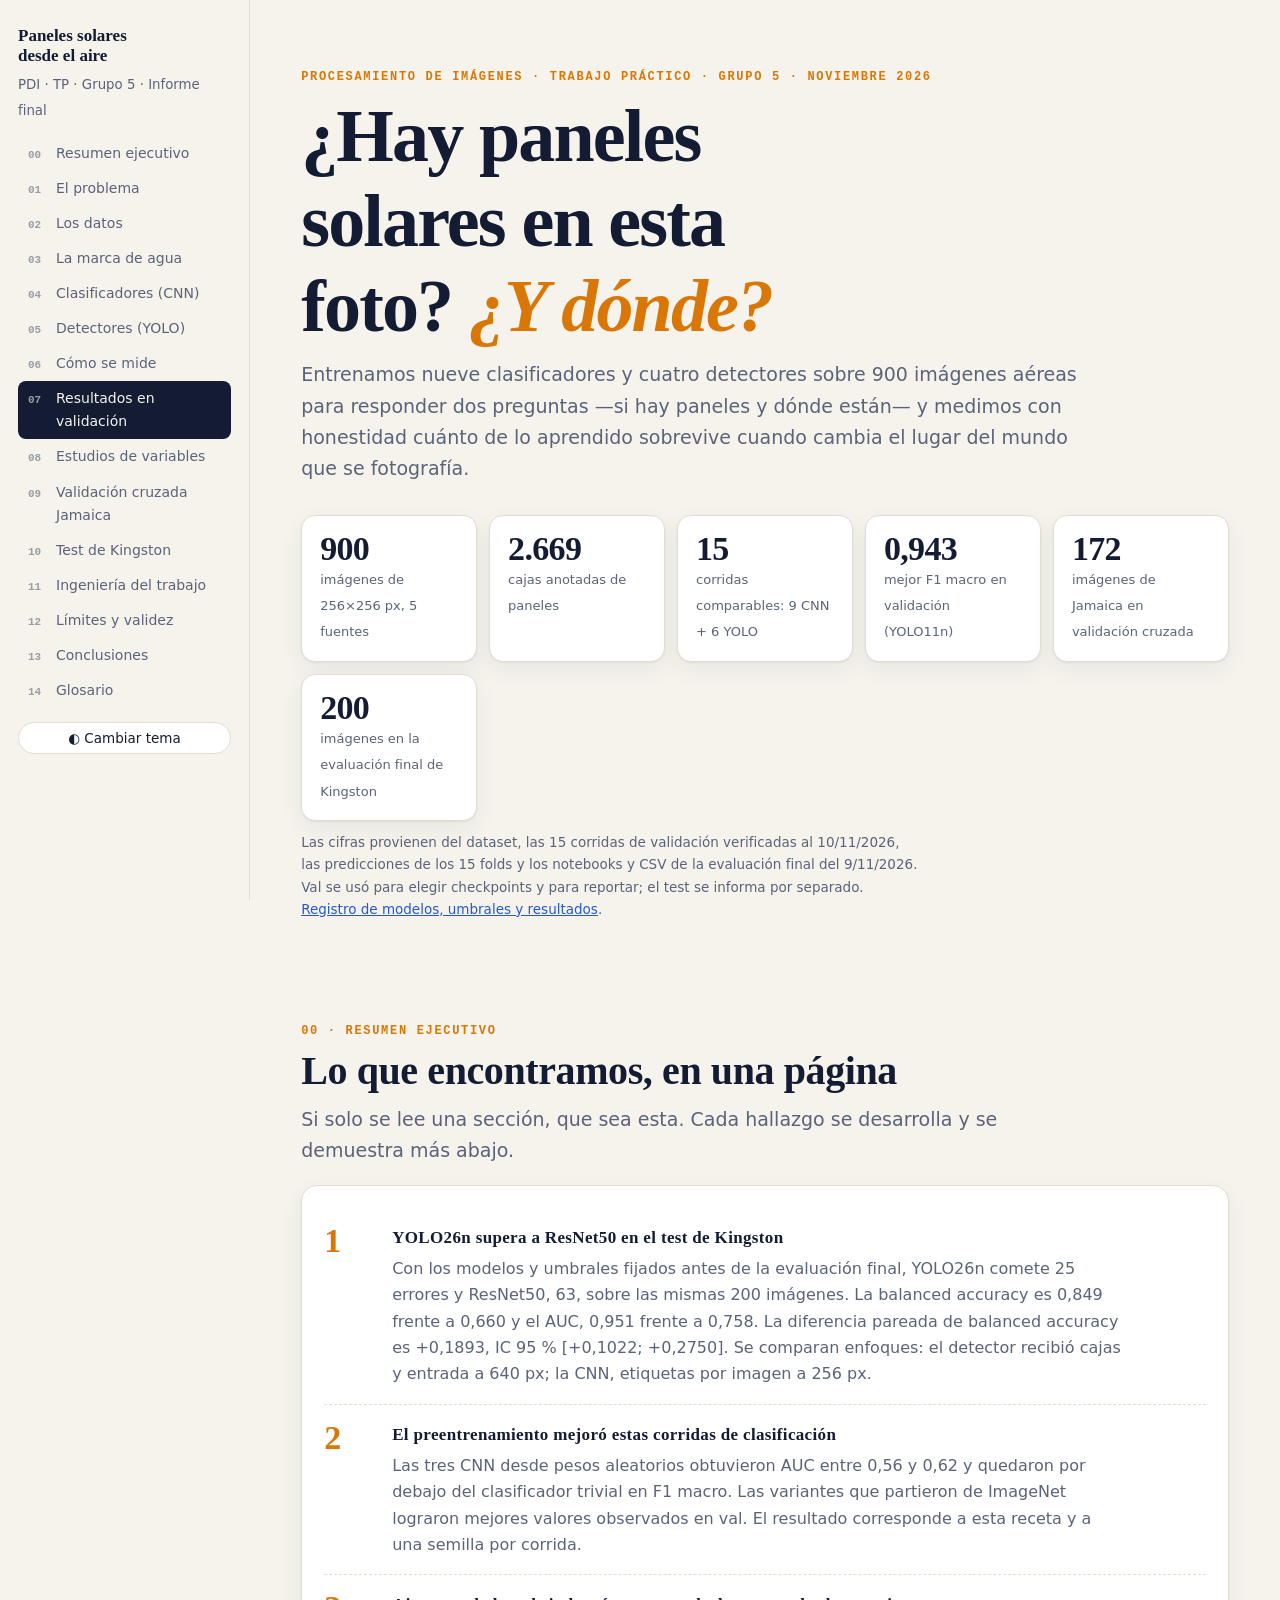
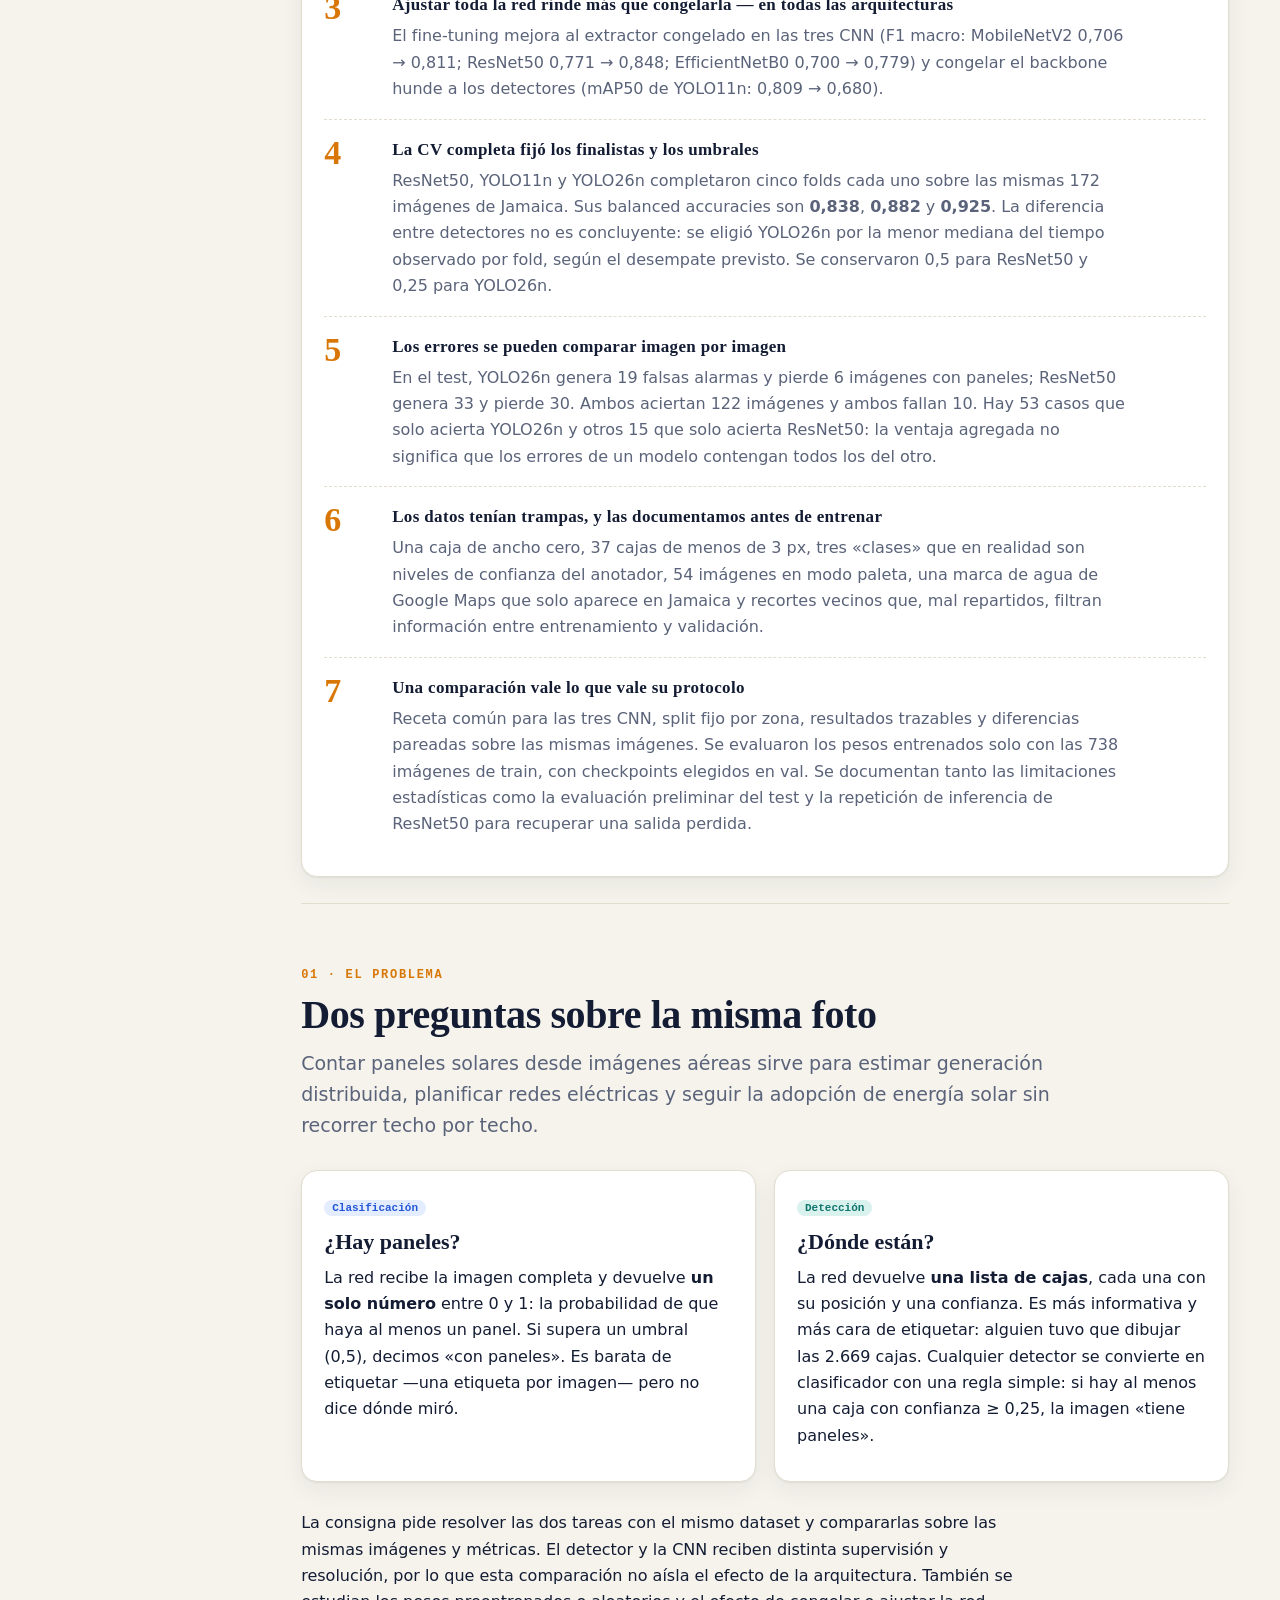
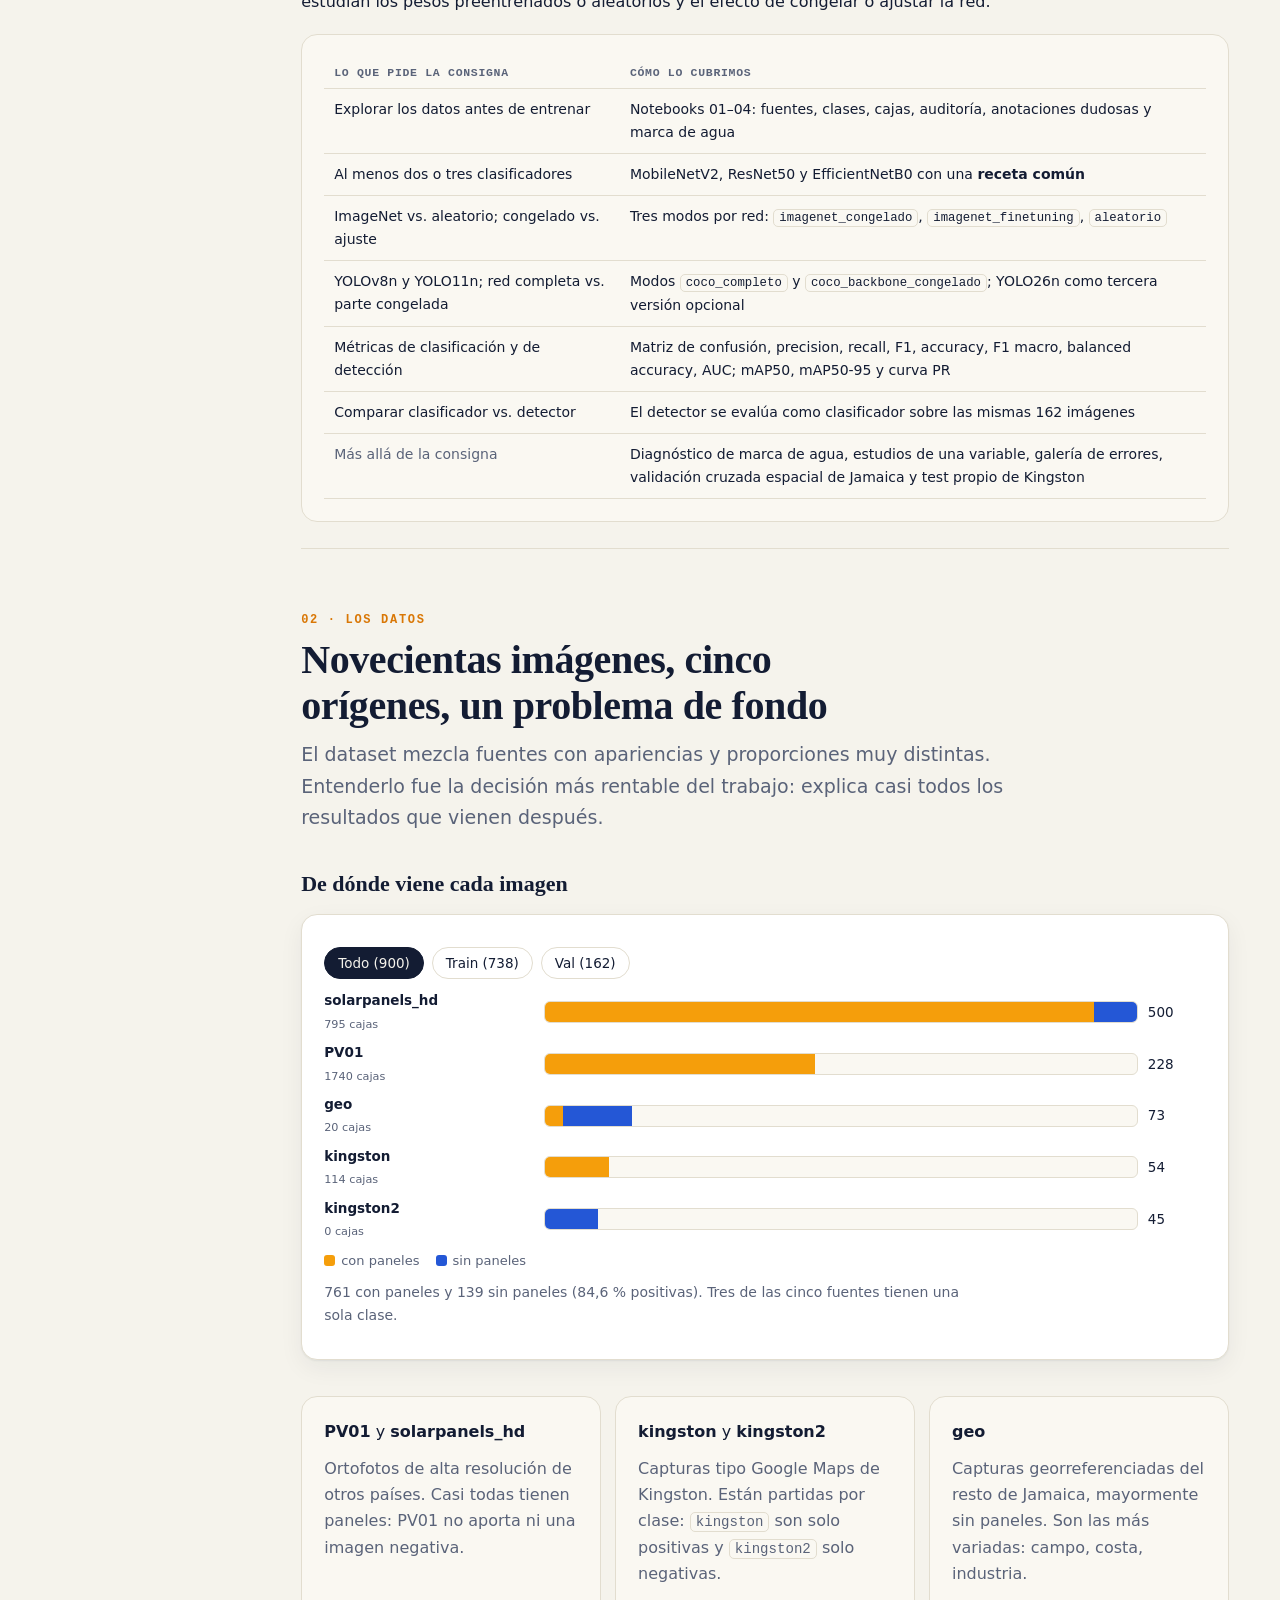
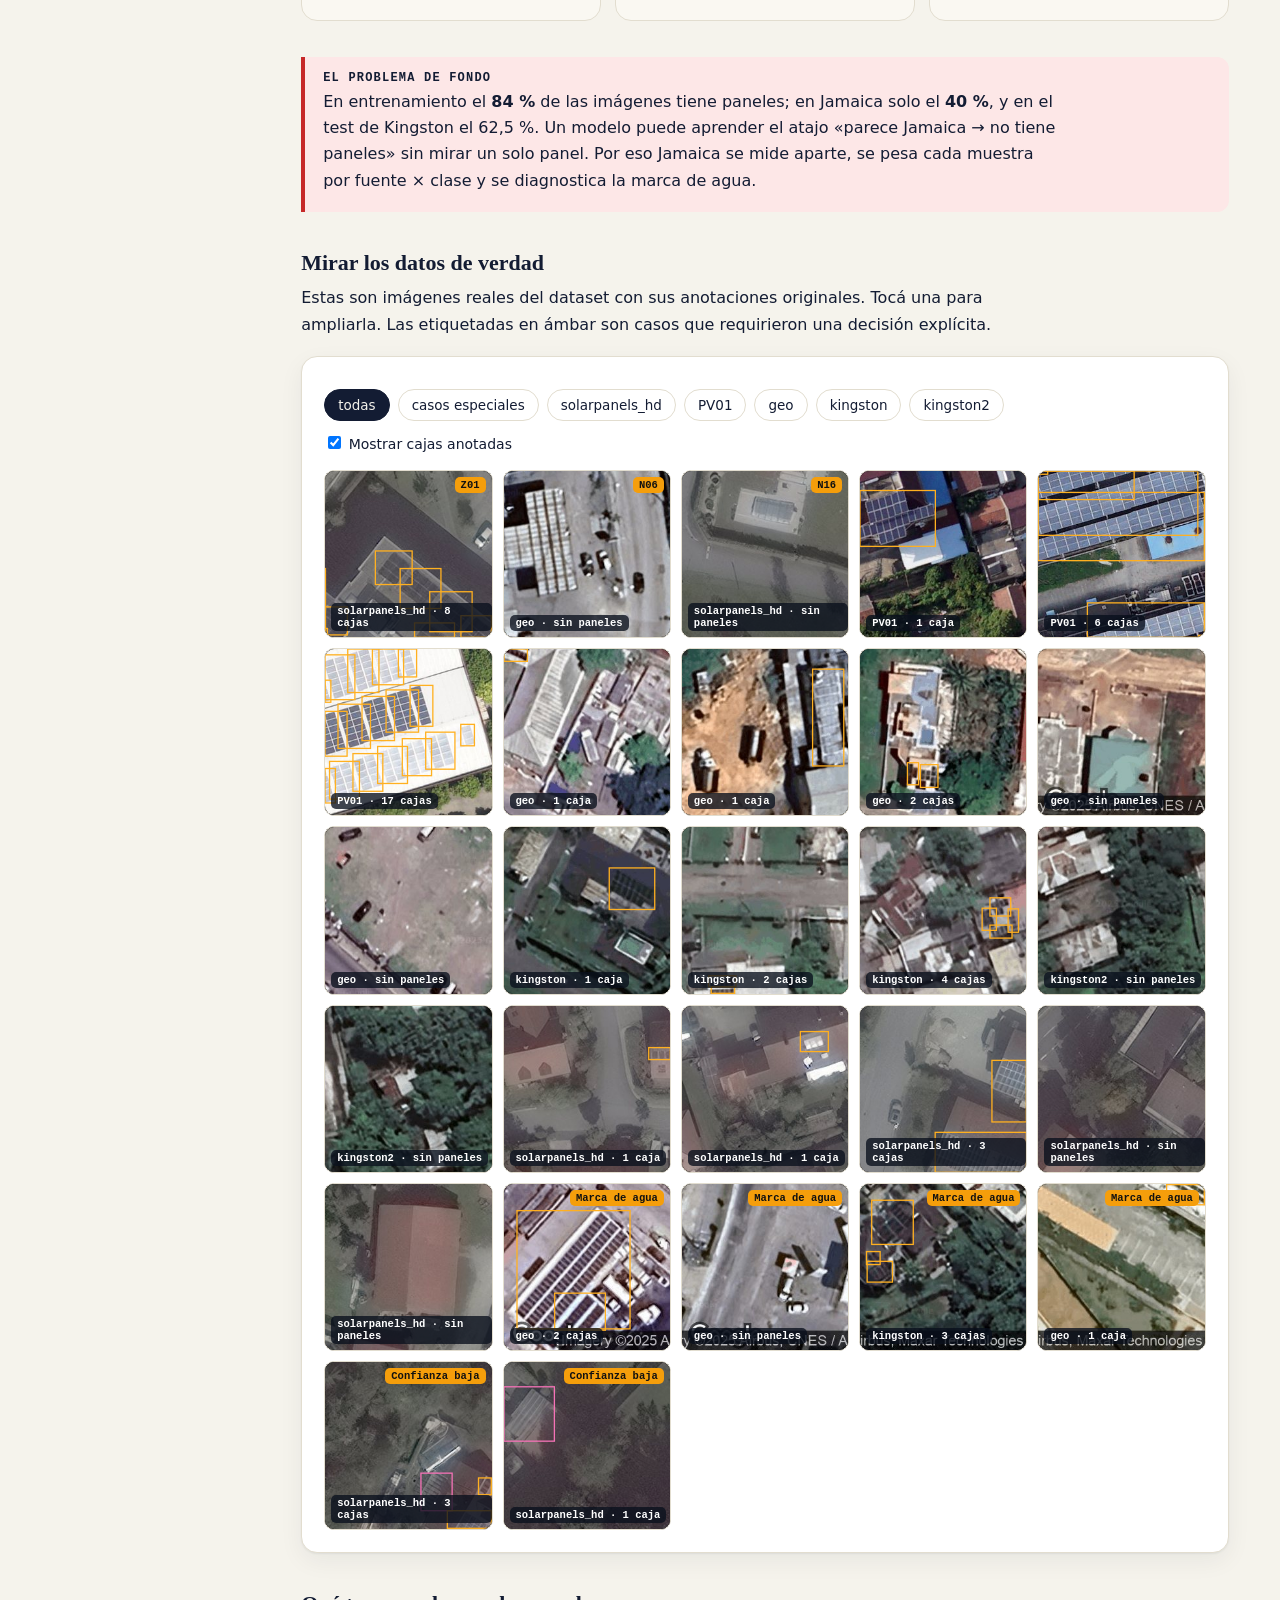
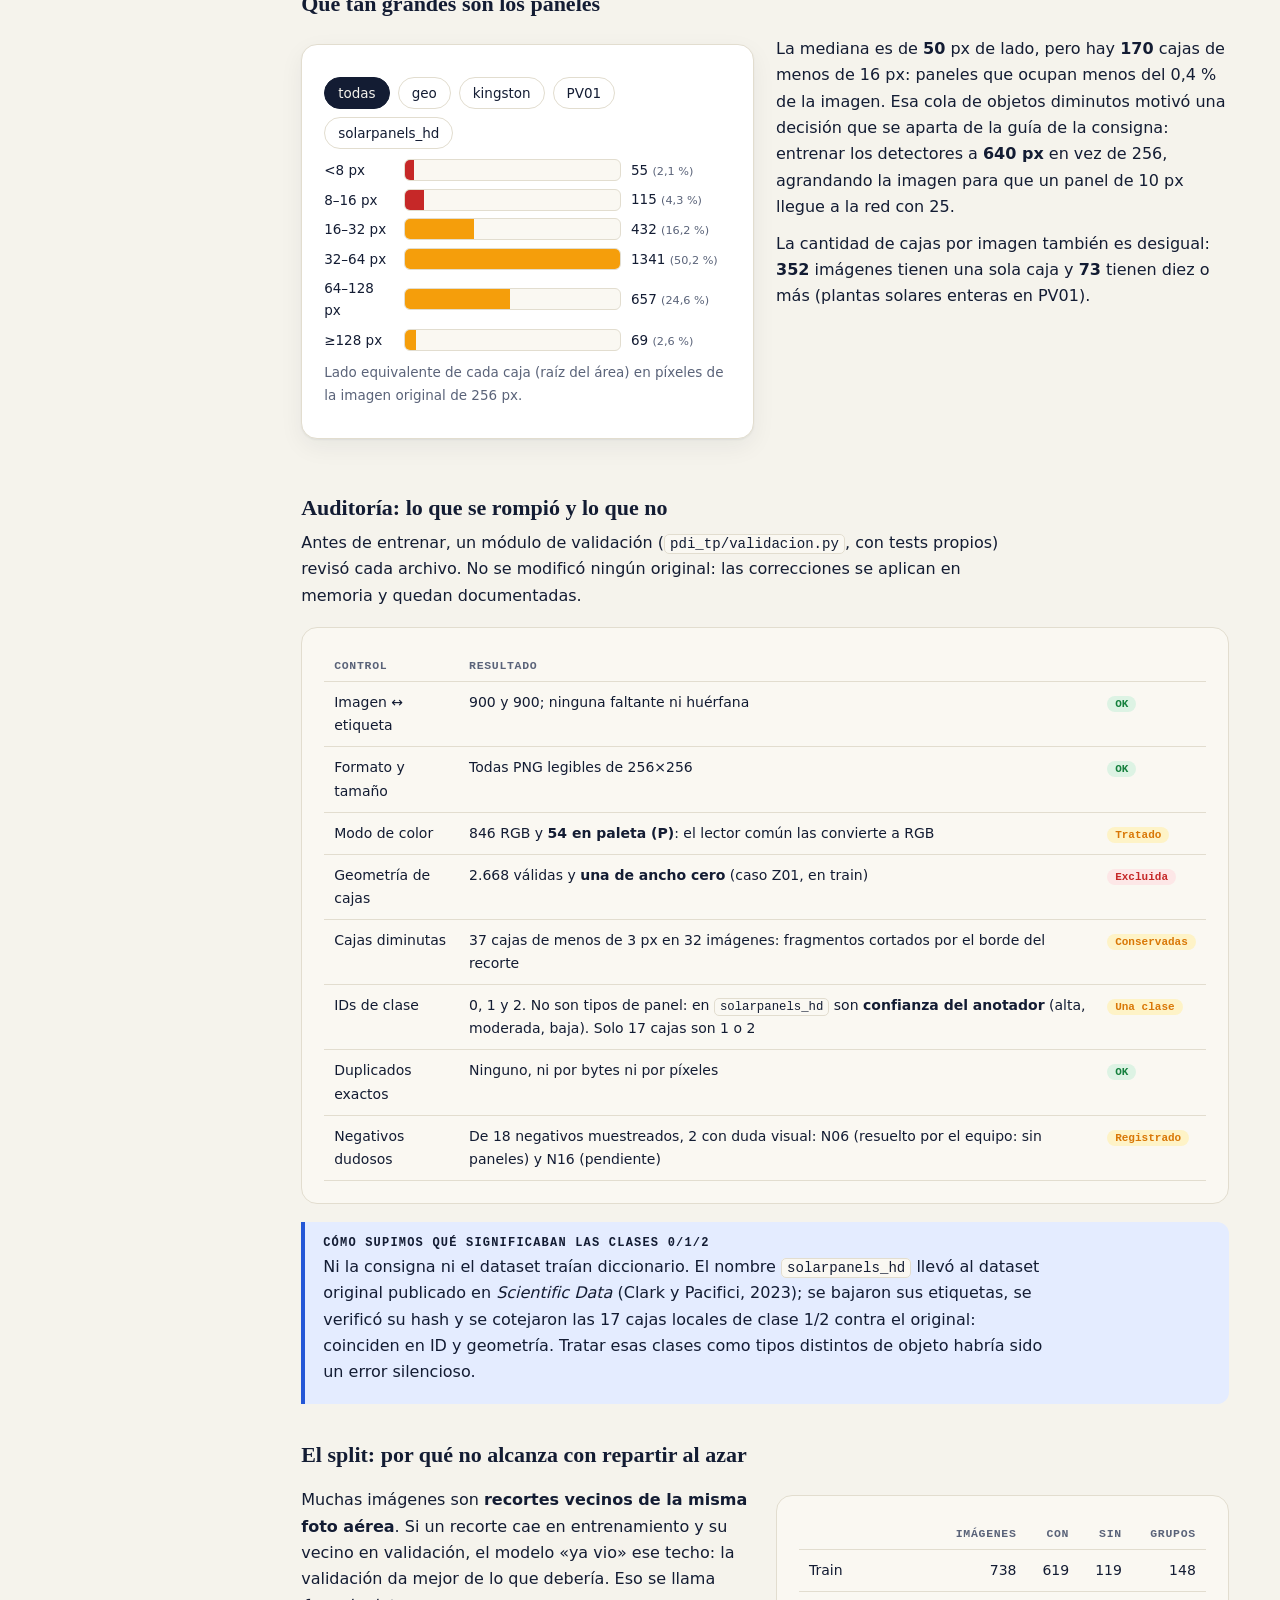
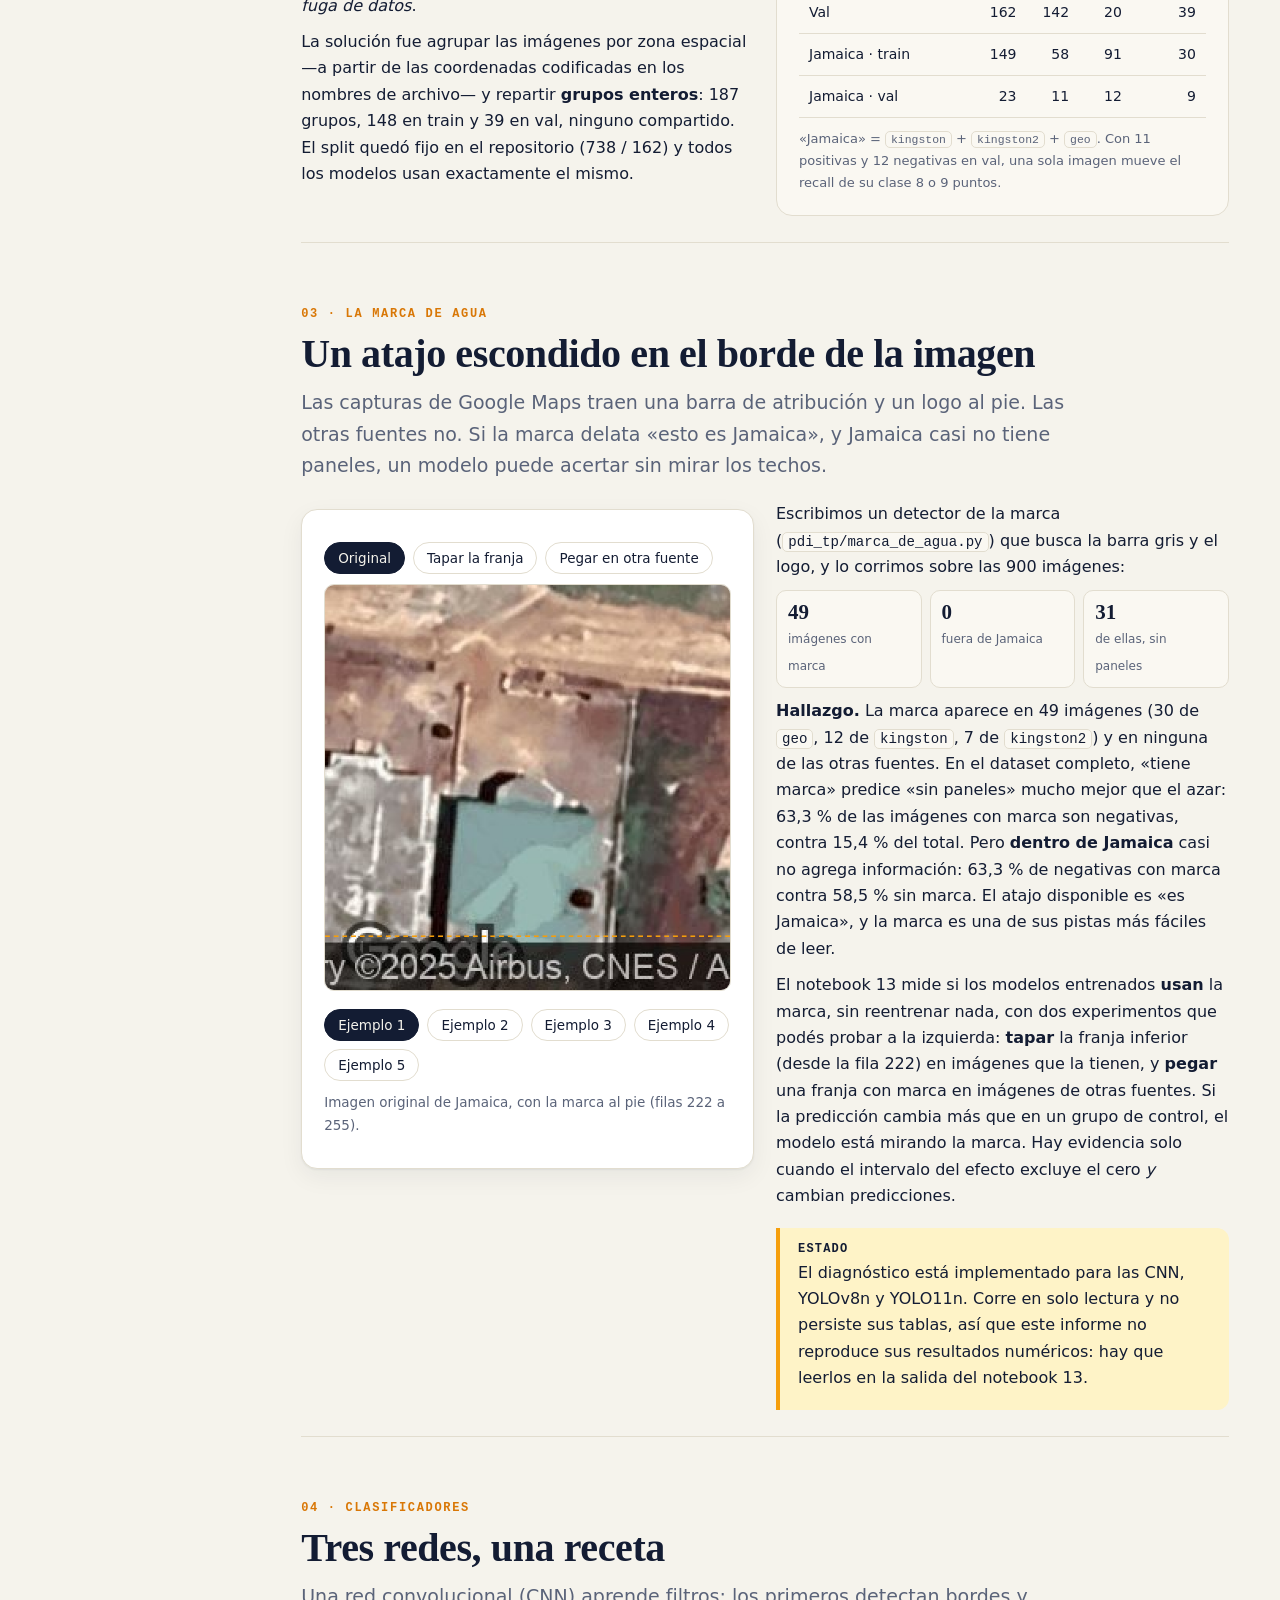
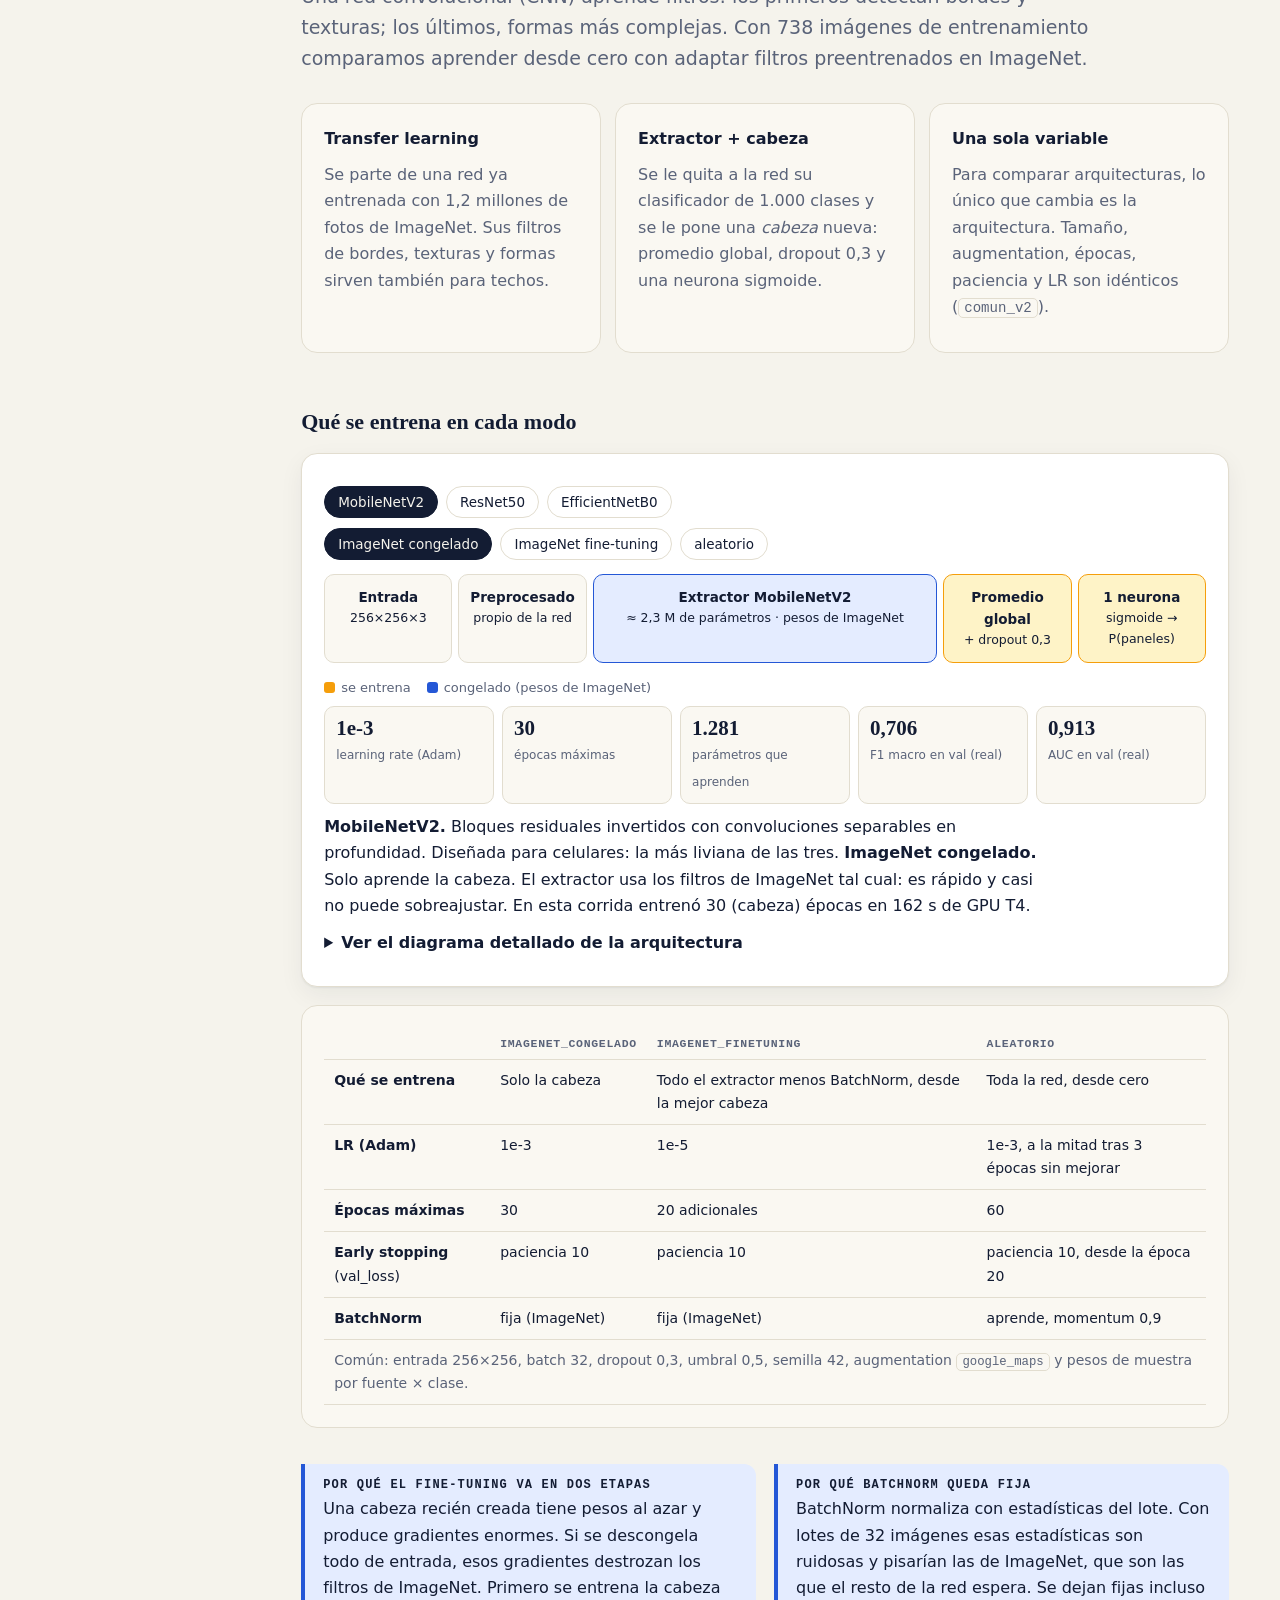
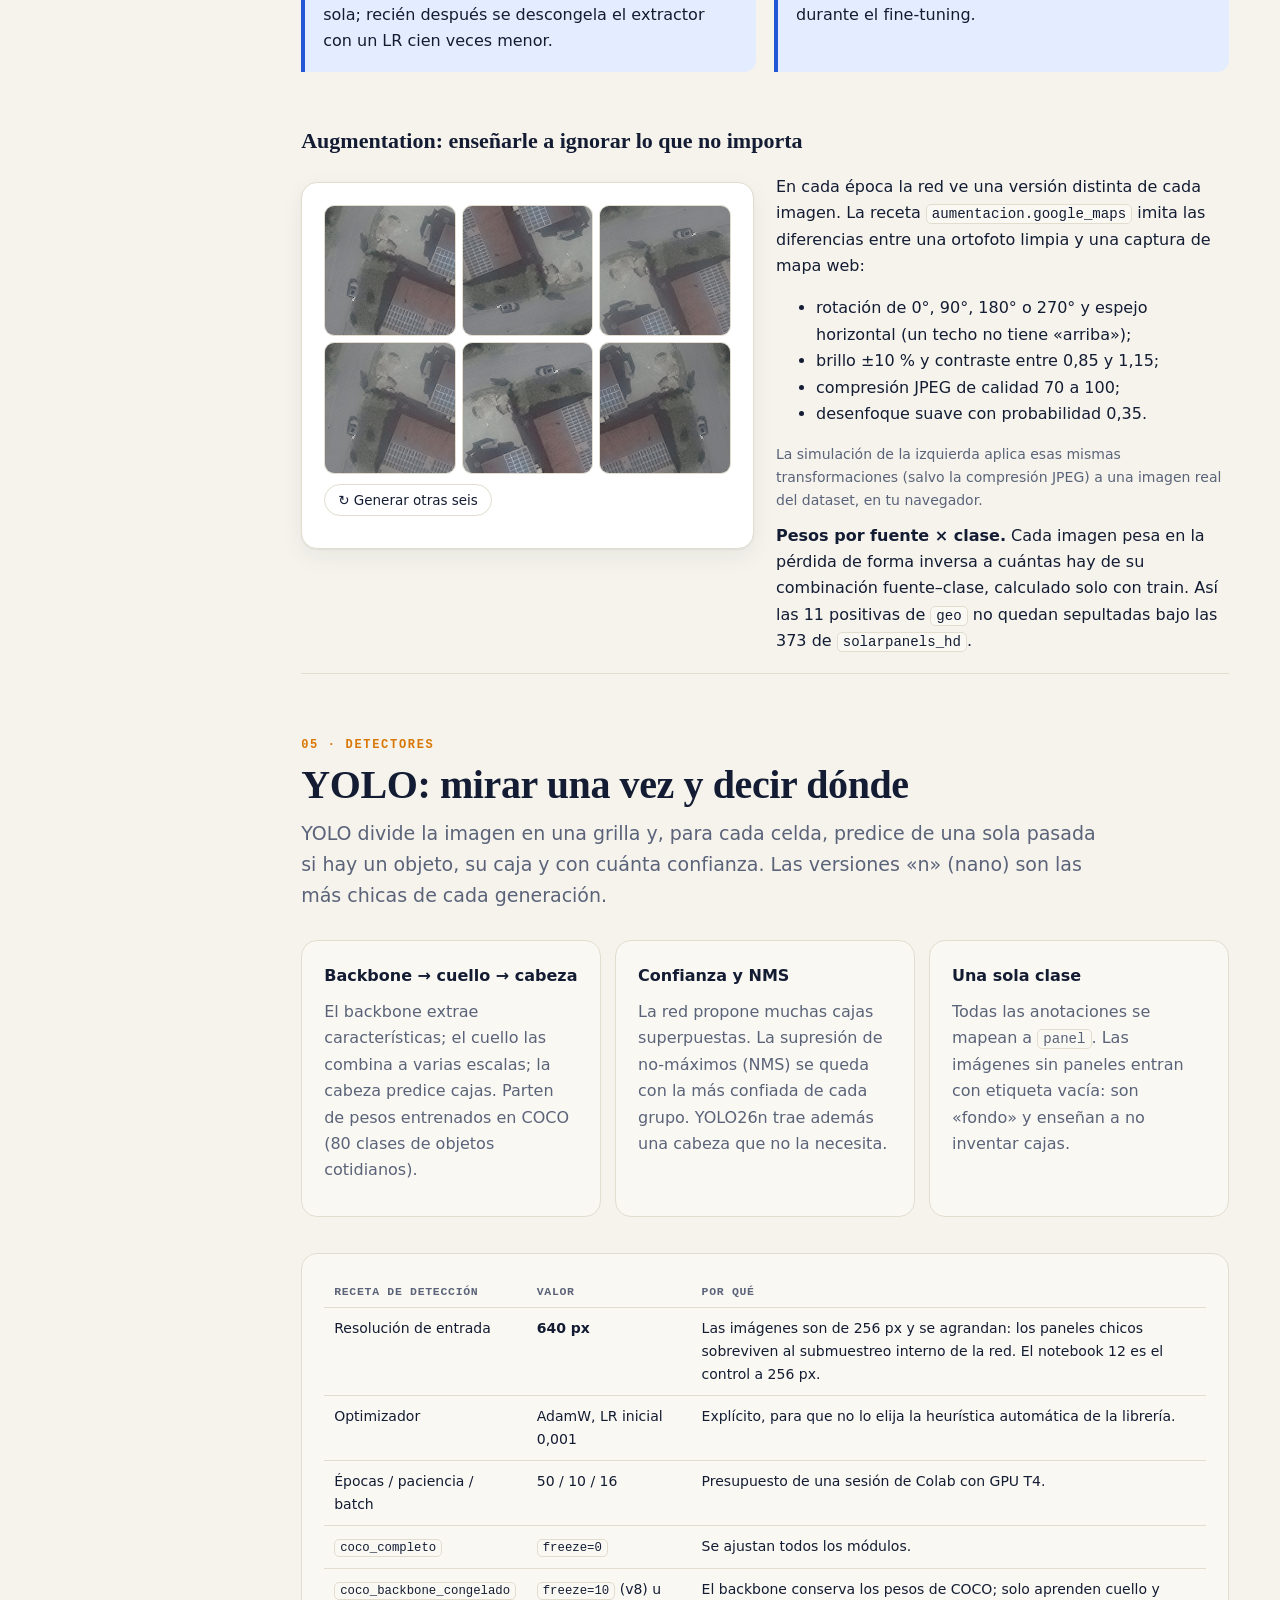
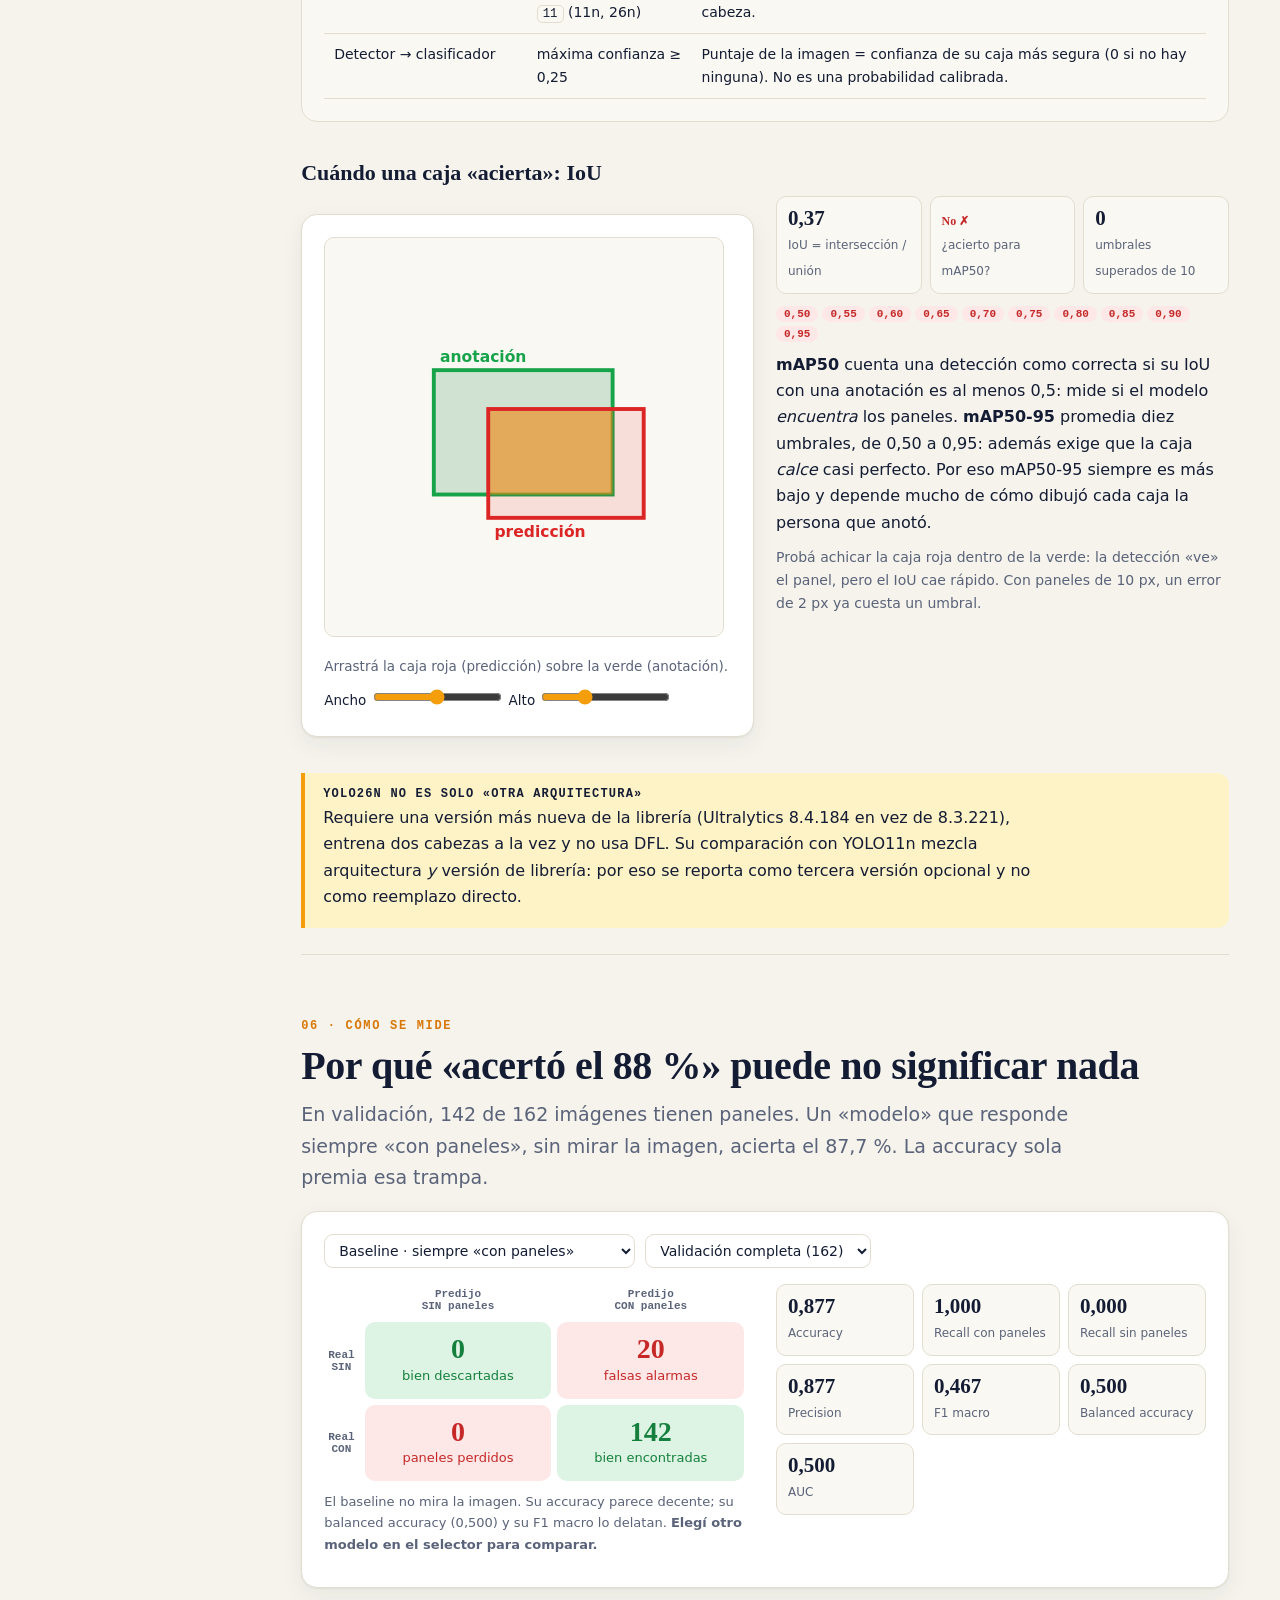
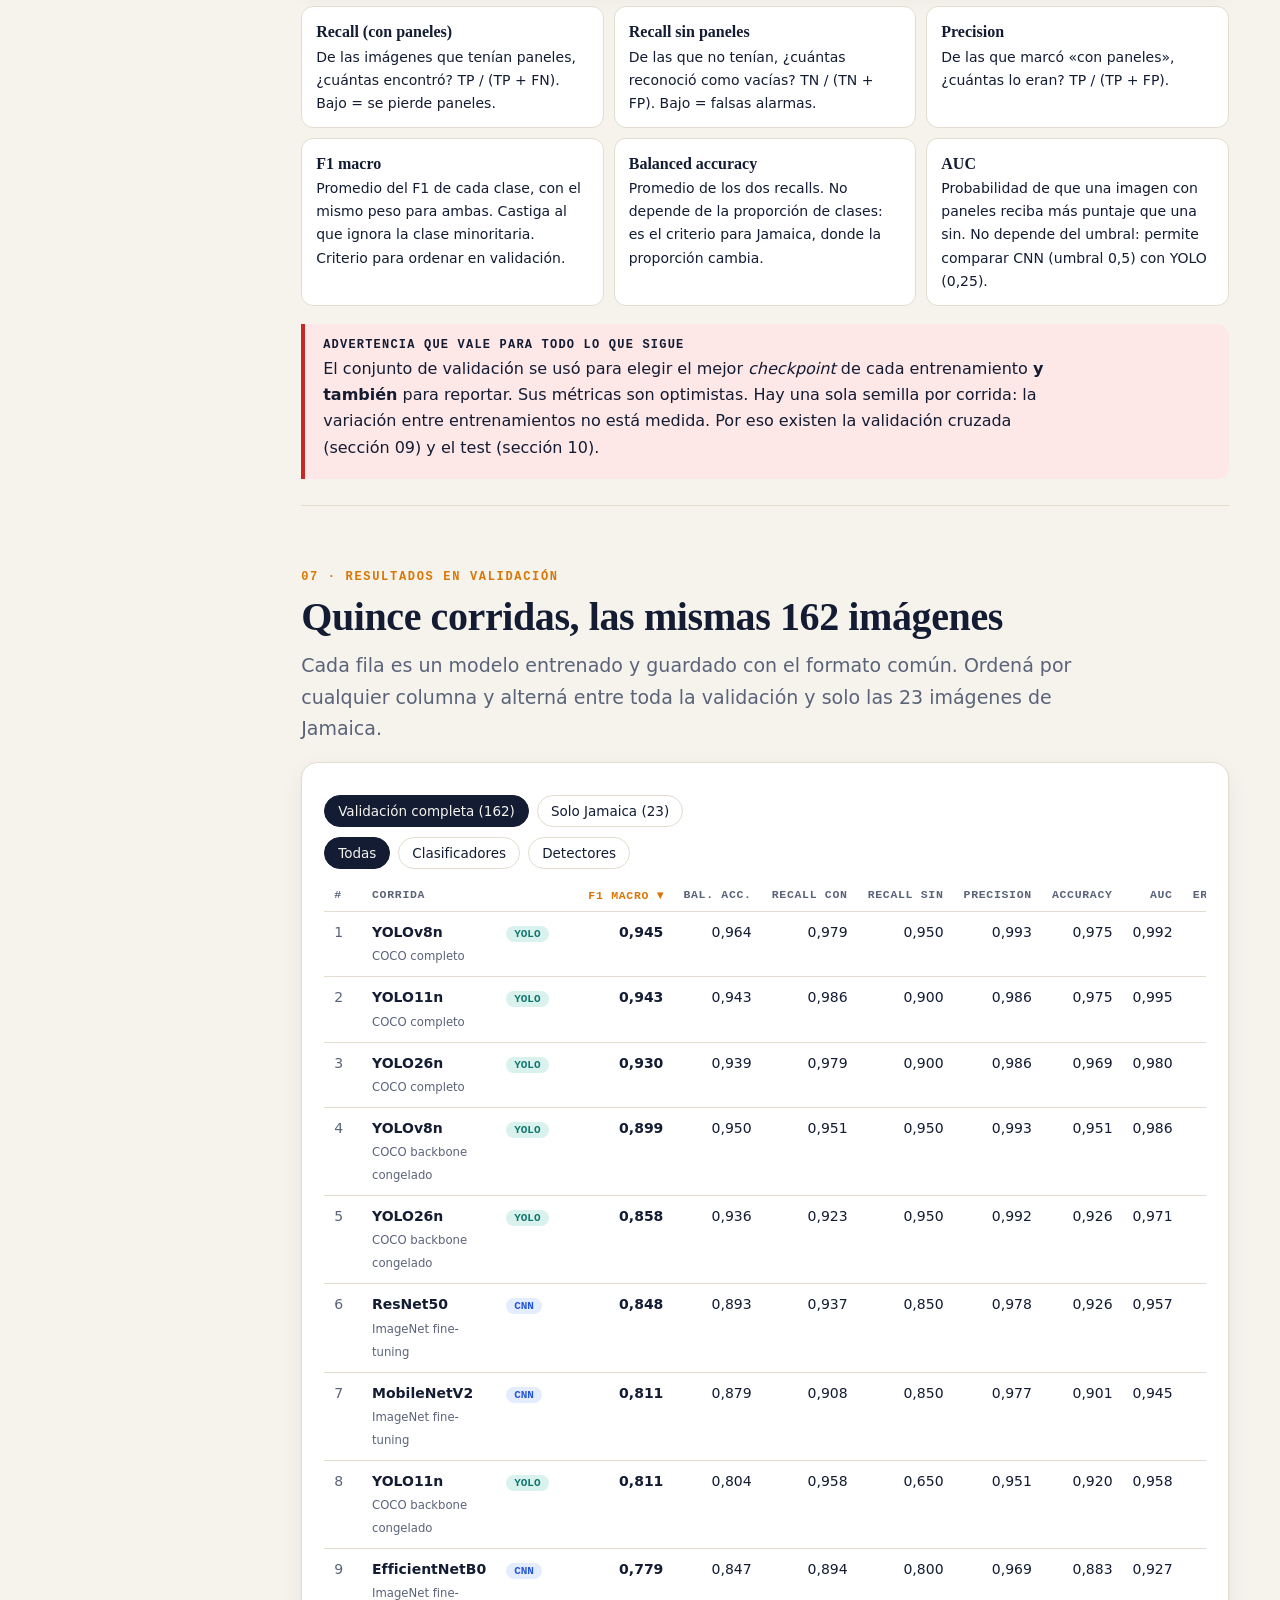
==== commit 91e82f43: "Publicar la entrega con resultados visibles sin Drive" ====
--- a/informe_paneles_solares.html
+++ b/informe_paneles_solares.html
@@ -112,12 +112,12 @@
   <div class="kpis">
     <div class="kpi"><b class="num">900</b><span>imágenes de 256×256 px, 5 fuentes</span></div>
     <div class="kpi"><b class="num">2.669</b><span>cajas anotadas de paneles</span></div>
-    <div class="kpi"><b class="num">13</b><span>corridas comparables: 9 CNN + 4 YOLO</span></div>
+    <div class="kpi"><b class="num">15</b><span>corridas comparables: 9 CNN + 6 YOLO</span></div>
     <div class="kpi"><b class="num">0,943</b><span>mejor F1 macro en validación (YOLO11n)</span></div>
     <div class="kpi"><b class="num">172</b><span>imágenes de Jamaica en validación cruzada</span></div>
     <div class="kpi"><b class="num">200</b><span>imágenes en la evaluación final de Kingston</span></div>
   </div>
-  <p class="muted" style="font-size:13.5px">Las cifras provienen del dataset, los registros de las corridas, las predicciones de los 15 folds y los notebooks y CSV de la evaluación final del 9/11/2026. Val se usó para elegir checkpoints y para reportar; el test se informa por separado. <a href="docs/modelo_final.md">Registro de modelos, umbrales y resultados</a>.</p>
+  <p class="muted" style="font-size:13.5px">Las cifras provienen del dataset, las 15 corridas de validación verificadas al 10/11/2026, las predicciones de los 15 folds y los notebooks y CSV de la evaluación final del 9/11/2026. Val se usó para elegir checkpoints y para reportar; el test se informa por separado. <a href="docs/modelo_final.md">Registro de modelos, umbrales y resultados</a>.</p>
 </header>
 
 <section id="resumen">
@@ -339,13 +339,13 @@
 
 <section id="resultados">
   <div class="eyebrow">07 · Resultados en validación</div>
-  <h2>Trece corridas, las mismas 162 imágenes</h2>
+  <h2>Quince corridas, las mismas 162 imágenes</h2>
   <p class="lead">Cada fila es un modelo entrenado y guardado con el formato común. Ordená por cualquier columna y alterná entre toda la validación y solo las 23 imágenes de Jamaica.</p>
   <div class="card">
     <div class="chips" id="rScope"><button data-s="val" class="on">Validación completa (162)</button><button data-s="jam">Solo Jamaica (23)</button></div>
     <div class="chips" id="rFam"><button data-f="all" class="on">Todas</button><button data-f="cnn">Clasificadores</button><button data-f="det">Detectores</button></div>
     <div class="tw"><table id="rT"></table></div>
-    <p class="muted" style="font-size:13px">Umbral 0,5 para CNN y 0,25 para YOLO. La fila <i>baseline</i> es el clasificador trivial «siempre con paneles». Fuente: <code>metricas.json</code> de cada corrida vigente en la carpeta compartida (9/11/2026).</p>
+    <p class="muted" style="font-size:13px">Umbral 0,5 para CNN y 0,25 para YOLO. La fila <i>baseline</i> es el clasificador trivial «siempre con paneles». Fuente: <code>metricas.json</code> de las 15 corridas completas, verificadas el 10/11/2026. <a href="docs/entrega.md">Fuentes y copias con salidas</a>.</p>
   </div>
 
   <h3>El efecto del preentrenamiento y del ajuste</h3>
@@ -367,7 +367,10 @@
     <div class="callout"><b class="t">El ajuste completo obtuvo mayor mAP</b><p>En val, mAP50 pasa de 0,680 a 0,809 en YOLO11n y de 0,734 a 0,883 en YOLO26n al comparar backbone congelado con ajuste completo. Son los valores de estas corridas, con checkpoints elegidos y reportados en val; no una prueba de que congelar sea desfavorable en cualquier dataset.</p></div>
     <div class="callout"><b class="t">Localización y presencia son tareas distintas</b><p>En val, YOLO26n tiene mayor mAP50 observado (0,883 frente a 0,809), mientras que YOLO11n tiene mayor AUC de presencia (0,995 frente a 0,980; 4 errores frente a 5). Val eligió checkpoints y se usa para reportar; esos valores no reemplazan la selección con la CV completa de la sección 09.</p></div>
   </div>
-  <div class="callout red"><b class="t">YOLOv8n a 640 px: sin corrida completa al cierre</b><p>La consigna pide YOLOv8n. Las corridas originales (27/10) se hicieron a 256 px y quedaron archivadas al unificar la receta en 640 px. Al 9/11/2026 las carpetas de YOLOv8n a 640 px existen en la carpeta compartida pero no tienen <code>metricas.json</code>: no hay corrida completa que reportar y no se inventa. El notebook 08 está listo para completarla, y el 12 para el control 256 vs. 640.</p></div>
+  <div class="callout"><b class="t">YOLOv8n a 640 px: ambos modos completos</b><p>Las corridas del 9/11 (registro 10/11 UTC, commit <code>cdf8606b</code>) tienen pesos, configuración, métricas y predicciones sobre las 162 imágenes. mAP50 val: 0,838 con ajuste completo y 0,646 con backbone congelado. Se incorporan como referencia de validación. La selección final ya estaba fijada por la CV de ResNet50, YOLO11n y YOLO26n: YOLOv8n no tiene CV de cinco folds ni test final y no se lo incorpora retroactivamente a esa selección.</p></div>
+  <h3>Curvas precisión–recall de detección</h3>
+  <p class="source-note">Curvas originales de Ultralytics en <code>deteccion_val/</code>, seis corridas a 640 px. El área corresponde a la detección de cajas; no es el AUC de presencia. Val seleccionó los checkpoints y se usa para reportar.</p>
+  <div class="two"><figure class="report-figure"><img src="docs/figuras/validacion/yolov8n__coco_completo__PR.png" alt="Curva PR de yolov8n, coco_completo, en val" loading="lazy"><figcaption>yolov8n · coco_completo</figcaption></figure><figure class="report-figure"><img src="docs/figuras/validacion/yolov8n__coco_backbone_congelado__PR.png" alt="Curva PR de yolov8n, coco_backbone_congelado, en val" loading="lazy"><figcaption>yolov8n · coco_backbone_congelado</figcaption></figure><figure class="report-figure"><img src="docs/figuras/validacion/yolo11n__coco_completo__PR.png" alt="Curva PR de yolo11n, coco_completo, en val" loading="lazy"><figcaption>yolo11n · coco_completo</figcaption></figure><figure class="report-figure"><img src="docs/figuras/validacion/yolo11n__coco_backbone_congelado__PR.png" alt="Curva PR de yolo11n, coco_backbone_congelado, en val" loading="lazy"><figcaption>yolo11n · coco_backbone_congelado</figcaption></figure><figure class="report-figure"><img src="docs/figuras/validacion/yolo26n__coco_completo__PR.png" alt="Curva PR de yolo26n, coco_completo, en val" loading="lazy"><figcaption>yolo26n · coco_completo</figcaption></figure><figure class="report-figure"><img src="docs/figuras/validacion/yolo26n__coco_backbone_congelado__PR.png" alt="Curva PR de yolo26n, coco_backbone_congelado, en val" loading="lazy"><figcaption>yolo26n · coco_backbone_congelado</figcaption></figure></div>
 
   <h3>Dónde se equivoca cada modelo, por fuente</h3>
   <div class="card"><select id="fRun"></select><div id="fBars" style="margin-top:12px"></div>
@@ -383,7 +386,7 @@
     <div class="tw"><table id="vT"></table></div>
     <p class="muted" style="font-size:13px" id="vNote"></p></div>
   <div class="card flat"><h3 style="margin-top:0">Notebook 12 · Resolución de entrada en YOLOv8n (256 vs. 640)</h3>
-    <p>El control entrena YOLOv8n con todo igual salvo <code>imgsz</code>, y compara el recall <b>por tamaño de caja</b> (menos de 16 px, 16–32, 32–64 y 64 o más) con confianza 0,25 e IoU ≥ 0,5, más el costo medido por época y por inferencia. Depende de la referencia a 640 px de YOLOv8n, que al cierre no está completa: el estudio queda implementado y pendiente de ejecución.</p></div>
+    <p>El control entrena YOLOv8n con todo igual salvo <code>imgsz</code>, y compara el recall <b>por tamaño de caja</b> (menos de 16 px, 16–32, 32–64 y 64 o más) con confianza 0,25 e IoU ≥ 0,5, más el costo medido por época y por inferencia. La referencia a 640 px ya está completa. El control a 256 px y sus mediciones de costo siguen pendientes; no se incluyen cifras de un estudio que todavía no se ejecutó.</p></div>
 </section>
 
 <section id="cv">
@@ -483,7 +486,7 @@
     <div class="card flat"><b>Etiquetas con incertidumbre</b><p class="muted">17 cajas de confianza moderada o baja, 37 fragmentos de borde, N16 sin resolver, y un test etiquetado por una sola persona.</p></div>
     <div class="card flat"><b>Comparación de enfoques</b><p class="muted">YOLO recibió cajas y entrada a 640 px; la CNN, etiquetas por imagen a 256 px. Los puntos de operación 0,25 y 0,5 no son equivalentes y la confianza de YOLO no está calibrada. El AUC evita fijar un umbral común; la balanced accuracy se reporta con los umbrales elegidos antes del test. No se puede atribuir la ventaja únicamente a la arquitectura.</p></div>
     <div class="card flat"><b>CV de umbrales y test</b><p class="muted">La estimación <code>*_cv</code> no es una CV anidada completa y los folds comparten entrenamiento. Hubo una evaluación preliminar del test y una repetición de inferencia para recuperar salidas. Las versiones efectivas y el commit importado en esas sesiones de test no quedaron registrados; los controles de carga sí pasaron.</p></div>
-    <div class="card flat"><b>Pendientes fuera de la comparación final</b><p class="muted">YOLOv8n a 640 px y el control de resolución siguen sin resultados completos en las fuentes de este informe. El diagnóstico de la marca de agua no conserva aquí su salida numérica. La CV de los tres finalistas y el test final de ResNet50 y YOLO26n están completos. Faster R-CNN y MobileNetV2 en CV eran opcionales y no se ejecutaron.</p></div>
+    <div class="card flat"><b>Pendientes fuera de la comparación final</b><p class="muted">El control de resolución 256 vs. 640 px sigue pendiente; YOLOv8n a 640 px ya tiene ambos modos completos y se incluye en validación. El diagnóstico de la marca de agua no conserva aquí su salida numérica. La CV de los tres finalistas y el test final de ResNet50 y YOLO26n están completos. Faster R-CNN y MobileNetV2 en CV eran opcionales y no se ejecutaron.</p></div>
   </div>
 </section>
 
@@ -505,9 +508,9 @@
   <input type="search" id="glQ" placeholder="Buscar un término…">
   <div class="gl" id="gl" style="margin-top:14px"></div>
   <footer>
-    <p><b>Procedencia de los datos de este informe.</b> Las estadísticas del dataset, las muestras y las corridas de validación conservan sus fuentes del informe original. La CV usa los 15 folds de ResNet50, YOLO11n y YOLO26n: predicciones, configuraciones y particiones verificadas en el <a href="docs/evaluacion_jamaica.md#fuentes-verificación-y-reproducción">registro de Jamaica</a>. Los intervalos y las diferencias de referencia proceden de las funciones de Python del proyecto; los controles del navegador solo exploran puntajes y matrices.</p>
-    <p>El test usa los notebooks ejecutados y los CSV <code>predicciones_test_resnet50.csv</code> y <code>predicciones_test_yolo26n.csv</code> conservados fuera de Git. Ambos reproducen las 200 etiquetas, las métricas y los intervalos de sus salidas. Los SHA-256, los controles de carga y los límites de trazabilidad están en <a href="docs/modelo_final.md#fuentes-alcance-y-cierre">modelo_final.md</a>.</p>
-    <p>Repositorio: <a href="https://github.com/candeperles/PDI-TP">candeperles/PDI-TP</a> · base de esta actualización: <code>e0cae8f</code> · resultados documentados al 9/11/2026. Abrir este HTML junto con la carpeta <code>docs/</code> del repositorio para ver las figuras.</p>
+    <p><b>Procedencia de los datos de este informe.</b> Las estadísticas del dataset y las muestras conservan las fuentes del informe original. Las 15 corridas de validación y las siete variantes se cotejaron con sus CSV, sus matrices y las 162 referencias del split fijo; <a href="docs/entrega.md">registro de entrega y fuentes</a>. La CV usa los 15 folds de ResNet50, YOLO11n y YOLO26n: predicciones, configuraciones y particiones verificadas en el <a href="docs/evaluacion_jamaica.md#fuentes-verificación-y-reproducción">registro de Jamaica</a>. Los intervalos y las diferencias de referencia proceden de las funciones de Python del proyecto; los controles del navegador solo exploran puntajes y matrices.</p>
+    <p>El test usa los notebooks ejecutados y los CSV <code>predicciones_test_resnet50.csv</code> y <code>predicciones_test_yolo26n.csv</code> conservados fuera de Git. Las <a href="ejecutados/README.md">copias públicas con salidas</a> omiten las imágenes del test. Ambos CSV reproducen las 200 etiquetas, las métricas y los intervalos de sus salidas. Los SHA-256, los controles de carga y los límites de trazabilidad están en <a href="docs/modelo_final.md#fuentes-alcance-y-cierre">modelo_final.md</a>.</p>
+    <p>Repositorio: <a href="https://github.com/candeperles/PDI-TP">candeperles/PDI-TP</a> · base de esta actualización: <code>92f76cf</code> · resultados documentados al 10/11/2026. Abrir este HTML junto con la carpeta <code>docs/</code> del repositorio para ver las figuras.</p>
   </footer>
 </section>
 </main>
@@ -515,7 +518,7 @@
 
 <div class="modal" id="modal"><div class="box"><div class="ph" id="mPh"></div><div class="info" id="mInfo"></div></div></div>
 
-<script>window.DATA={"stats": {"fuentes": [{"fuente": "PV01", "split": "train", "pos": 188, "neg": 0, "cajas": 1347}, {"fuente": "PV01", "split": "val", "pos": 40, "neg": 0, "cajas": 393}, {"fuente": "geo", "split": "train", "pos": 11, "neg": 51, "cajas": 16}, {"fuente": "geo", "split": "val", "pos": 4, "neg": 7, "cajas": 4}, {"fuente": "kingston", "split": "train", "pos": 47, "neg": 0, "cajas": 97}, {"fuente": "kingston", "split": "val", "pos": 7, "neg": 0, "cajas": 17}, {"fuente": "kingston2", "split": "train", "pos": 0, "neg": 40, "cajas": 0}, {"fuente": "kingston2", "split": "val", "pos": 0, "neg": 5, "cajas": 0}, {"fuente": "solarpanels_hd", "split": "train", "pos": 373, "neg": 28, "cajas": 637}, {"fuente": "solarpanels_hd", "split": "val", "pos": 91, "neg": 8, "cajas": 158}], "total": {"n": 900, "pos": 761, "neg": 139, "cajas": 2669, "grupos": 187}, "split": {"train": {"n": 738, "pos": 619, "neg": 119, "grupos": 148}, "val": {"n": 162, "pos": 142, "neg": 20, "grupos": 39}}, "jamaica": {"train": {"n": 149, "pos": 58, "neg": 91, "grupos": 30}, "val": {"n": 23, "pos": 11, "neg": 12, "grupos": 9}}, "ids": {"0": 2652, "2": 9, "1": 8}, "lados": {"bins": ["<8", "8–16", "16–32", "32–64", "64–128", "≥128"], "total": [55, 115, 432, 1341, 657, 69], "por_fuente": {"geo": [0, 0, 6, 6, 7, 1], "kingston": [0, 2, 33, 62, 17, 0], "PV01": [46, 107, 307, 890, 347, 43], "solarpanels_hd": [9, 6, 86, 383, 286, 25]}, "mediana": 50.086008900083065}, "cajas_por_img": {"0": 139, "1": 352, "2": 167, "3": 58, "4": 34, "5": 26, "6": 13, "7": 14, "8": 19, "9": 5, "10": 73}, "modo": {"RGB": 846, "P": 54}, "marca": {"clave": "marca", "total": 49, "por_fuente": {"PV01": 0, "geo": 30, "kingston": 12, "kingston2": 7, "solarpanels_hd": 0}, "jam_con_marca": {"pos": 18, "neg": 31}, "jam_sin_marca": {"pos": 51, "neg": 72}}}, "muestras": [{"archivo": "solarpanels_hd_1__x0_13014_y0_24247_dxdy_832_1_2.png", "fuente": "solarpanels_hd", "split": "train", "cajas": [[0, 0.0, 0.79327, 0.0, 0.41346], [0, 0.00721, 0.97356, 0.01442, 0.05289], [0, 0.41346, 0.58173, 0.22115, 0.20192], [0, 0.57452, 0.70673, 0.24519, 0.24038], [0, 0.75721, 0.84615, 0.25481, 0.24038], [0, 0.90865, 0.9351, 0.18269, 0.12981], [0, 0.65865, 0.95673, 0.24038, 0.08654], [0, 0.06731, 0.90144, 0.13462, 0.16827]], "tag": "Z01", "marca": false, "img": "/9j/4AAQSkZJRgABAQAAAQABAAD/2wBDAAUEBAQEAwUEBAQGBQUGCA0ICAcHCBALDAkNExAUExIQEhIUFx0ZFBYcFhISGiMaHB4fISEhFBkkJyQgJh0gISD/2wBDAQUGBggHCA8ICA8gFRIVICAgICAgICAgICAgICAgICAgICAgICAgICAgICAgICAgICAgICAgICAgICAgICAgICD/wAARCAEAAQADASIAAhEBAxEB/8QAHwAAAQUBAQEBAQEAAAAAAAAAAAECAwQFBgcICQoL/[base64]/8QAHwEAAwEBAQEBAQEBAQAAAAAAAAECAwQFBgcICQoL/[base64]/9oADAMBAAIRAxEAPwBFHzAj5sjoO1OZxGDg7gozgfw1HM/lJtDBW9arWMc+rTfYU+VAczTL2HpWRRbsH88nWLtALO3b9yv/AD1k7fgKqXl5I8zu5LyykliO1WNUvoIwkUAC2tsPLhQdz/erlby+MKNI0nJ6jPWgCPV79IYjChyT6GuX3/abgoQWTGdo70TzGZi8hPmZ4HtWjZW3lgTOo3NwoqgH2dkbcE53uT19BVq9uFsLNpiMMfuL/eNWUEdpA80z/Ko5Pb6Vx+oag9/cmZn2W6Hao9KQyBpHkDNIWEsh3f8A66u6LeLa3En2v92wGFz0NUd5l2ujgHtx1pq75EkFzgsBww6CgR6Han7QiXEe4KRkBvSrBKlxv+XHfFcXp+rzWkiW8r5hB4bP6V00dyk8AaN/lz2qbASyMC5UDLE/lWTBGlvrlyjH5pgHTj2/xrTGSc9sdRVGezkl1KG8W4MflggLjrSEa0YA/iyDUoBz6UxEwgBpxOO9IRKhAfaByec1mvOkOrtC6BYrrvgYLdP6VamkMcLSKu4rzj1rFvZE1AIkC/MPmwThgfaqQi/HepLDcRyuIpI2IAPcCtEORDGQuAVB9gDXIPJ5yM7Z3cBlPUHvW3pl3JNGYJU+dOAc5DCqA07TSre3uJLyElZJR0IyBmtKMmNcHmsi2mvVugjyK1soyFPBrQEjHOKYyZiACDxWPeW8Ud5DqTkA2/[base64]/0hxunfPIz/AFqjdXh0yxlv5ApuSMIg7egrkY9YkmlMs7MJJjl8nmoA2L1sOZGJUbcAHpXHancmSY/N8g96vatqLXKmMPx3Y+lZFrGt1NlgREh5P96qAsWlmJpBcOT5PVVbv710lrEHVmlQIg+6T2HrUVpbrOqyKMRj7qkday9c1PMv9nWjEf8APVx29qQzP1vU/[base64]/IIye1RJlV2elOyAevNRYBlyR5Em/hSOucVxn2mSC4U7vnR+GxzXZTItxE8LDO4dPWuSvY3huRbthowPT7ppksJphcXJmBKbxkir2lyr9tMshz5CnaB3rJAbJTHzKdvFdLp6iLThM6oZQCOBzVISNeGTISVlG9+o9Fq6nzAsei1hJqED2rXDIYyv3wewFWtN1E3tywSBlgCjD+p9/SgZrqwZWHqKptuI3A4VeMetXBgtkc9qpyhhcOg6HpigZXKwzrJGRhh6j+tZMtm6Tgr8qs20e31raBXAUdfX0qGY4Qkkc8YoAj0y1msp3851YSdNp6VvxgZBILY/[base64]/WnO0jzGSZi8shyTSN8q4XselNIYrB9uDgk80gYhdw+6eCKeMHgtggcUu0swYDae59aqwwxyJIycGrKTmJg8XyyH7xzwahA2ZHHIxx3oAwNzDjtRYVi8dQnEZ5DtnOX5/KqDIHYyljuZuT61IoByoPHp3pF+XIxRYVhBGzYZWwe/vSeWM4fk5zkdafzkkkfhTh154z3FFhGnp+tPHtt79ty9BJ3H1reDKUBDAg8gjoa4t1PzMxyrDpirVnqE1iwA3S25/[base64]/WsIXiLtZRlvertpqilkUqSScHHagDoYkI4PH9auxoNoLcmq0PUMc8irKsFXPagYsoODh8YHIHeokACnIxu55pNpeTd157U7O4ncMY4qkB4m82+Vi5/eHnJHameZgZH45qeSwmgjSaUZ3HaQOqnFJbQFgfNQ4U44pDIjLkDzMMvQcdK2ruGOLTbQRKvmDliD8wz3qtHbxSXLRQsJYgflbHKD096t39mNnmuw3gALt6Ae9AzKyfMIZck80q7yccDPY00ECTJOW71L91s45PJ5rRDFVcRktjcDyMdqcobYvIwT/nNRuRmMB/lqUqd2MZzzkVQwGVyPvH3pQDjOcYpAemOueSaBgnk4B4yKAF6jkc9M5oIxnAP4UoyRsB5PrQMjnNAB755A4460pbd8w38DoeaFHz7Vz1xj2pNrZIwRg880CEIUndzg9jTgSGU8bQOlJyfYDsewpQRu+tJk2Ft5ZrabzLc9R80Z6MK6fTNTiuo2kiB3J/rEbqK5cbg21s567qWI+RKZwW3diDjH+NQ0I7IlDJ9q3cbchRU+8zQh0faCOfU1j2WpRTy+ROUhk6Ag/Kf8DWpsYdQRjqKzsARoqnJA4OQe9S+ZtkCg4J5FNUZwMUbN2ASeOeKCS1kHluhqTaWhbbjpUcePKG7HHSpAc5U0wKYyGyDz71zmpfNfNIjYx1B710bKRnPOO9Yeq/[base64]/faeM9AO1Kv3gO/8NNbgcgE54HvTh8wOSB6VQx2M88YPBA5/GhQAcc5NADAgjGQPzoypzgH5v0oAMYx3HU0pweATg9cUmSo2nr2NOI+XAHNAB91wCc/1owSxz+OKMAfd645JpvQdjn1oAcN20oACR6mlIAAQke3tTWOWzjNAXBOwHHXnrQIVQQ2SMAnqDS5GemQO5FNO0kkjgc/SlHJyDkH7ppWFYdy25nIbPJB6DHpW7Yax5cUcV5u8rosh5K/X2rBGwkAn6/8A1qfly2GA2DHFS0SdtgbQwO5SMhhzmlG48iuc07VZLQ+Wy+Zb55Q9R9K6KKSKaMT28geNuh9PaotYRNCMkr3I9alU4YNmqyttdXHXPNWW+98oFICvMCshJ6GsjUSuVj8ppD13DsK2br7obHHSqLY2nd/Fxz2pAYU8RWJSCCG5AHUVVdsR7duWzjA6mtG9JB3KRz90rVa3gMd2JM+aW9R92mhHS6BCYLEB/mZzkgetdFEp+6pwvesLSp1ZRCiEFOv+NbfmbVI9aBloyJ91eT0pijaegOayL/VI7MoiJ5so525xj61NY6tBfAptMUo5Kk9fpTsK55XNNLd3D3NwQWb17CtTT9QNtCUlIljBCxgcsPpVWye0gnL3cRlBGF2jO0+4qvM3nXRlCCMHkBRyP8KqxpY3H10NECUGTn5QOR+NZt3qD3WAxGANoyOapAgnpgDkYpmMnJJHPOfT2oUR2FQAliwGe/vTkPzYxux0pc7myRx24pQRjGcmrGL0XjPHTNB4HT5utIGLtkc+9OwOppgKT02/jntTjuC4DD/Cm88be1PVQeuDQAijnbtwPU0BByuRuJ4px3Ffunr0o5JAUc9PrQK40H5uhz60m04YA+9TKMjDZDDjNNxh+APcUgIyxKnjp2HWgggj5cDHBzyaf8pbgDOO/[base64]/A3g6e+mXVtRiK2sZzChH3z6/Su/1bw5ZarblbkCKdB+7nA5HsfUVXMloCjfU+YMMe+ARmm5zHxx704EnoRlB3700kAZByG6AVR0iHC85zntTuXULuBJ6E9qaPlPzEY/UU4cjbzjtjrQAIvygcDHXtmkGM46D2owzM25sAdSRSj5lJP8PamA8gnOBwOhoUDr0IOKDkrzx64qRRtwQDjpmgQmDwRwO49akVf489qaBjIbt19ae5WOEztLtVV3MTwMe9BAx5Y1UPJ8uO2M59vrW+/hbVLbTItW2I8cg3NbqD5kQ7EipvBegrqjDxFqMX+gRsTZoT/rj/z0Pt6V2b3couzMjEjoR61MnZ2A8vZF4cHPbjtUbcDjjPeu81bw5b35e90sCK56yQdFc+3oa4t4nSZ45IijIdrIeCDQncCpgEDnk88Dih8c8EY71KVBXbjkGmbSCQ2SPaqHcjY5YDIB6EjvTWG3ODkep61IQdnqvTPemkYxjke9BVxp+b5icgdMCnhv72M+/emEYIIJHqKApA4QhT39aAHqQ3BpwPJzn6030KjBHUCkyMnrjPbmgViU4wGP54pCd2Q+CDTcs+TwTSbiQDtyRQSbem608W211ByyDhJjyR7N/jW5MF4kUhg3cc5rizgryOvUVf07UZbECNszWx/gPVfpUOIjqkZhyDx2zUySsr/JhVPX1NVIZI54RPby+ZG3cdR7GpecfWs7CYuoXot7SWKP/XMpOB1A9K5u0hMEiX2o2+GGHS2YYMg9/auh0yzg1bxjp1peMIbVn+dzxnHIB/ECvYvFPw9tfFOlxtZqLbULddsUqjAYD+E1omloZtN6lvwxrmkeIdFjm011RolCy2/Roj9PSsDxJ4gWS7+xWUy+XCSJGU5y3p+FchpnhLWvDER12e++wagC8C2kbDdJxjLAjpjJ/CiPT4bJXmj1A3i3QDdB8nrn3zmlZXKTZ46CVbaQT6+9A2gFVHynnHrSfMpIwfqaDwMfeB/Q1odAAgAHOGXoD3pQP4lJ2n9DTTkjDLll70dR8rYGOcd6AHZ3J8uQg4wadkcdgOxpquCcD6YNPKqFGOooAdheuMqTyB2pwHHXr6U1CSuSBz1FTR5V88bemB1FBDY9QAQcbvY1q6H4f/t+/Kv8thbnNw39/wD2B9ar6dp9xqV5HYWYw7/[base64]/[base64]/AHV9W9zXOSSkt+8OTjoKrLcsqCNGbYOmTk03Jzn1700B5XtKkru+QjhvSmYOQj/gQetOYZHy4Bzyp70YBGMcexziqNwyxc9NwPJzS/dfLDaDz9aTDIW34JHGVFOPHJ79u1ADsKcEcH1pykKcMvI5HPWmr8rA446DFTKFIHGcGgTADqwXJz2q3EheZIokMkshwqDqx9qqMwVR1yfSvRvDmjJommrrd/EDezL/AKNGf+WY/vY9aTdiC1Y6bH4c0wQZDalOA0z/AN0f3c+lMB3khvmb+dMkmkmLM7FyxyXPU01CQp29f5VkA8qGBUY3e3alJwNoGHzgU1mEKeY5x7gdaytWvXgTy4WHnSDJI52rQtQINWvd8htYiQi/fOOprMjkYSLIhxsNOjkE/EjYPd/8aRoJITgcg9D61ohHQWOrLImyU4bsT3rZS7jaI21zGLqzkGGVufyrz932lthP1Fael6lIhWKUkp2JPShoLlrWvDwtka7s2M9k38YGWi9iK5h4ioAIG0/dbqMV6DaXTKxliYYbgqwyrexFUNV0KK7zd6OmJFOZLM9D7r/[base64]//WrJByaeHAOPwFBNjtIZVeMPGwcNyCD1qYHd36VyNpeSWbfKQ6k8pnr9K37a9S5hEsfDD7ynqv1qGhnn+M/NwwHBFHTDrggnkd6dtzwV2t/OgD5uCEx2NUaijqDnHpkdadtAIZQRj2pAcg4HHYUKCVyOT7GgBy8tg1ISQvoe1NA6EnHtUmzeQeoAzQQzsPA2gW2oQnxNqvFhbOTFGesjjuR6VtXt9Nqly11Ku2E5EaDrj1rD8FwXtxJNM8zRaQhwydpX9B7VvzrEJXaGPap5Kg/yrN7iK4wEBQgoO3pUqBVXzGHXt3NN2jA2gelHyy/u5G2nop9KkCtd362tubkEGToq56mualdryV7yJvmfl1J/lVjWEkiv28xd8eQFK9FFVEHl4CqAOvFUgG7Pm2AbR1OamF2sEZhZd6OOc/w/SpXkinh2yYSb+Ajv9aoPGUYiQHNUBI8LECSP50PRhTlQuVRQS/QUW80lmN8JDEjBU9CK3tOtRHGNS8vOV/1J6qfWncRPbYhtApJeUDBwelXomO9H3bW7MDzWVdTrbRNdoDIGONgH8XasP7XcGZbhZmkkJ+ZQcAe1K1wOr1LSbTWyXXFpqSj5ZR92X2b/ABrh7y1ubO7aC7haG4Ucqeh91Peuzs9QiniUs+GHRj29jV+eGx1i3NlqKDcP9XKvBU+oNJOwzzQgOM8evNRspLZJ5HtWzrWiXmjTBZ1823b/[base64]/Mcr60pGG7leue9P5VQ3GD+tN25yVPJ/Kg0uNAO/j7o7ipsKeaaqEbhGRkfezQ7mGNnYbVHUntQS2LjYwyTjtV/R9JuNfvzZW7mOxhYNdTj0/uj3ra0PwnDf6M1xrIeCW74tihIaFSeCR6kV1EVvYaHpy6XpaEJH99ycmRu5J9alytoiSaSSK0tUsrRBDFCoVVXoo/xqmDvYE5WmGTdgP2qSNQyscgFeRk9Pc1AEXngSEJ8mD+DGpGXePMHHcisRr2DzGZyQQ2AwHB5rYjlDQjHO4dqTADtVWV0DptwwPcd6zLvQ5YbVdStDu092OEbG4H29q37KwF0ss87+Xaw8sT/ABe1V7q4kmIZCI4E4jjxgAUJgcM7CRyAfmP6e1T20seCl4vyjow6rW3daPbzwm6gGy5H/LPs9ZMFnLdXHkBDG4Pz5/hFWmBb0/T/ADZfPl5tk5BH8R9K0ppEQPeFymBz6H0GO9WVZY4Vt4wPs8a8j+v1rB1K5jnH7pi9unT1B/2hQtQKtzdC/lV9v2d0zjn5G/Ht9KiCKkmZcox6AjFRFTI2Zfu9QP7/AP8AWq4lwrRlLxS0S/xj7y+1UIijkMQDqTxwa2bHWlOy3lyC3AYdKwZcxNub/VHowHFIiqoMjjjHyD096LAehQ3EcsDW14ont3GPmGcD0rlNa8KyWTG60/dPZHnyxy0Z/qKks9UaGJVnbcD93PUD3robPUNq7lbzEPJHX8qnVDPNyQzckEeooIB7k++O9dzrHhm31GNrzSdqS9WiGAG/wNcU8UsMzLLGUdDh1Y8iqTuBGQCcMBUeSr46eh7VL5fIK/dPIOelMfg4Xn37GmFyPaeh4P8Ad7U08MfUfw1JtH3ieBScY+bHPQ0FCY45H50gY9D+FOZTxg8Um4A4PUdqYDi3Unlu2aU9cjGR2pnHPNKoYfNn/wCvQFgZCrA7vlx1HNAG4gFCFXnHvXTajocbh7rTl/2mg9PpXP7MnDnbj73r9DQtSbkOE+bcGwOme9b3hvQxqVyt9epm0hI2oekrD+lU9I0uXV7/AMkEiBOZZPQen1ruHWNI0tLVfLgjG0YqWwFubzzLnKliV+76Z9aiZXc+Y7HJOcnqabIVtowcbpDwgPempceafLddsgHI9fpUWFcefmbp06VkarfFibOE/KP9aw7+1WNSvDbwhISPPlGB/sj1rnycHbkkDkn1PrTSC5JnceRkd81paNMFuUt7iULbD+M9Y/asldxb5SeKkMhCmNDjdwRTaEd5dXi3ZS2twI7OIfKoPDH1rMaQFiDhh0+lc9bXslkDGCXh/[base64]/aopoXhfynGwjnPrUXmvHKJGJHsOhoAjeQsDjkmtHT7x7UgvKRETwD61DHbrNvkQ4kPJT29qdaWTXkpRWIRT8x9PagR1VldurebC2059ODU9/p1n4iTJVbW/UfK+OG9j7VRWRFQLwioOD2AFJDfwSufKl3FT1HUVIzlb/AE+40+6a1u4jG579c/Q1SaM8q7A9wcV6PK1rqVr9k1SMun8Ew+8h9RXI6zolxpjhZcSW78xXC/dI/wAapMRhAZ4PJ7HHSmtknHU5xkVKWYKeOR1PY1GBjnkHrmmMTBA2nBHtQy4AGCRmggk5zg9frQpHTnFAxu3kHOKcXIOP/wBRpGJYZBANMZjj+9+lAzt4pWjYEMcj+Idqbd6XFqc6yRMLe6OBuA+WT606GGX7MLh0IhPR+xqa1uJIZlnjxtU8KR1pEE15FH4f0yC1sod+7mWQD7x96mtbmB7TzQ25QPmTvn0rVS4tr0jaocvw0B/[base64]/UV3um6anhfSGuZgG1e7Xb/wBcwewrGFlBIxW7DyJIT5iqcAk9x71FyjlBIw64xU1tcy2b74ZCATlh2NWtV0K80vFwoM9i3IlHO32NZgIA4PFG4HV2d9Ffx5UBZR95SeamJ55GK5GN3ikWSNtrL0NdNpt02oWrSOoWRDtOD196zasUWCu7g96TbhWjdRJGwwykZzT9pGQw70vHQ/nSKMO+0dihktAzKOWQ8lfpWWVAT5eeeRXYsGBCknDcEqcYrK1PTQN09uBv/u54P/16pMVjGefzQluTvij6Z6ioDCzsT99V6HtQVYybRlcffzwRU6TPCREibi/AXGd1XcQkMcrzxwRHcWPX0966KK32vsjwrH7zdNx9TTbSySziJRcu/J77faqWr35jT7FAR5p5Zh/CKW4FXU70mdrSNsoh+dh3qlFkTCSN8ADjnr/9anRNG5WGUBdvBlA5+hqSWHymwy7T2A6H6VZJt2OoLIAknyuOq9j9K14rhPIaKYLNaS8NE3f/AOvXDb2D4J2v2rW02/k3kSONowMHuaTQ7hqvh0W7fbLHfc2GcyIPvp7H2rnJmV3eQDbGT8oHQD0r0a1nEZ82A5VxyOu4Vk6poEV8r3GkoI5RkvB2f6ehpJ9wOK2cEE/L2xS8nIPBPOTT3TYXSVWRwfmU8YNMIJAznHUGqGhFODjHNKOm5mAA/iFBBIzg57GmMx+4PxI6mkUdRc6lJbg6fvLQAg9c7fYe1SxTiXaRzjuKxWLElXTocVYgL25DK25T6VVjM3YZvKdWQ/ODke3vXW6drMV4q2uoYWU8LL2b61wkVxEygF/n7n+8alnuvLiJU8kYX2qbAdF4k8KoH+02rKLgqWXbxuFcNbyyWskkExIOeSeav2/iHUMLb3UzPGBgNnkD61HcxwtulT5lPzE9TVrTcllSWXEbyytyOSa7Twjoken2n/CRavHtlYZt4mHKL649TWX4V8O/2hdHV9RAGm253RI3/LQ+p9hXRanfvfT7/uwIcIg9PWlJ9EC7la8uZ726e4kwWPQH+EelQY/iB/CgE4OOnvSELg4NRYo0La+FupgnjE0DDBU88Vz2teGxEj6jon720OWeDOWi9x7VpDpwee+agu9Tl0mNJYMGWQHCdiPWp9BnGq4K5B+X9a2vD0u25lh3D94uQDSyQWmss89sFtbw8tH/AAt71m2EktnqqCaMxtG4DZ7imxnbNhhgAiq+drcdBxgVZxnnnGeKZgbsleT1NZDELKh3MeOwqGRFl/POKkliDYbdjbxUbgrFkkr70DK1/YR3cGAwSTHD/wBKqWOn/Z1+0XafOpwnPAHrVu2mcErIvy+9WyY5Y8N80Q5PvTuIzdQ1D7DAHQAzy8Rqew9TWAIxdOPL3eex+ZCfvH1FWNTtbuK7e5ZDNEw+Vj/AM8CqqAxuJCSrnnI6itEIRlMP3hgjqactx5aGOTEkZ5we30qeWeK4Ui4wkuMBwOG+tZ7xuH5BA7qe1WhEwheRN0Q3Rk9T1Wnowz5aADaOCe1EErW5Cwknd97PQ06YLcqfsmEI5dO5PtQBatNUe3fCnfH/ABKepPtXRWlyJ0WaKTHfPcexrikUyvsAwV6+1aVlcyi4SO3OPmxjHB9aTQG/qWk2utx+YcQXijiQfxfX1FcVc2dxZXBtruMpKOnofcGu6yyNGEJJzyQOn1qe4t7LVbX7LfoM/wAEg4I+lTewzzgZAB7ngcfrUflqT8oPuPU1saxo13pEoeb54W4SVRwR/jVW2hCnzW4J6Ke1O4y7FNttxDOoIzw/dajlUwZ5yG6Y7j1pJhhyAD8nYjmow/zYYbgf4T/SrJGKzhgB/Dzn0p00/nNlQQQMY9ajnIjcrGxKnnPr7UwArmQHkVQmS5woLdqks45r3UYNPtctPcNtAz0Hc81VeVT87khcc4rtPDulR6HaDxFfx51K5XZbQnpFH2OPU9fxobsiLHVamTZ6Jb2MKN5EYCPgdMdB9KxDkKBj8c1oadq8lspGoN5yS/eyvQVZvNJV4hcacd8LDdsBz+X+FZFGGRg4HemldyspJXdxkdRQWCH5vXHPr6Uv9KYhcbRx9M1Q1K0+0Ktypw8Ywc9CK0AN3XvVC/kNzJ/ZVu4TzOJZM4Cj0pDMTR8DWPt04K2cWV64Dkj+Va99aw3hiYoDIx+Rl6+wq5aaZDDbC6vVEdnB8qRt/F6ce9TrbyWrC9mVVup+LeDtEn94+9JsaJYVlijWG4CNcKoDlehpGUnggfnTlwFHOW7k96NxDZPSsihGAI24HuKTaANv3s+tKAR9457jPemO2PmA5PagZG1tG3cqaYi+awZDiOM4A/vGguZiY/uqv3yD+lZs+vRw3KxW8IeJDhm9fpTQjV3FN3mKDGwxz0IrAvtNMG6WJt9uT0xyhP8ASty3uYbyHzEP7v37+1DoV5BBX+VNaAcMTvk8of6puh/rV2GSKKL7JcAun8Mg+8v19q3rzTLcwGa0VY2IxtPQ/SudKshwyYboQeorRO4Dp42tV2LtcvyJB0b2qrtYkMh2ydRinrcN80cah0zyp/zxU7xxJbGWEmRD97+8h9DVASmWGW3ES5W+c43r0f2PvWpa2a2SBmH79hg57fSoNL08xAXbgGRx8gPOB61evL6Oztgko3O33PVfepYFa+1FrYGGAgyn7zH+H/69Jpuq+cwhuSA2eG7GsKdJQAxG5XOQ3rT9u1AR2p2A7hLhWiNvdRC4tHG1lYZxWLquhfZUFxYsZ7HtgfND9faqlprP2dRHcZYdB6getb1relD51q4ZSOV6hh7iotYZhzwLcuP4ZOoYdvrWLN+6kZTgv0yvQ/StW9n+yo0Qz57DBH9wen1rJ2hhhue/0rVEka5X73JoOd2c/h60rYX+Ld2FafhrQrnxJq/2VPltYvmnl/ur6D3NPzEa3hDw/FqBfXdWXbplqdyqwx5zjp+ANa91fHUdRa8ueEHEaAcIv+NXdcvIWSLStPUR2Fr8oC9GIrFOeg/Gs73AmklDyHB4PermnarNYPtX95CT80Z/mKzsDFNTDsfmwR3qiTrLqystYtxeWrhZR39T6MKwmR0laKVCkifeU9/cetMs7uS2uBLE+xhxz0ce4roybTWrcRshiuAPuj7w+ntS2A5e5uJIo47e3QyXcvyooHT3rrtC8KW+n6cWvwJb2cZYnny8+nvUfh/TLHT9Xea+ctezAmIuMgeuK2dU1NdNg8x8PO/ESf1qW+iGvM53UdE1dLkvChvjGN0CnhUbsW9awn/tK2l/4nsZjvZect3H+z7V12leK7i1iaC7jWYyNuDk45zUfifTG8RqlxcyGK5jXERVvlApX7jMCNfkGRkH86a4CHduA7Yxms2O9uNNn/[base64]/MSjjow6n61Tsb9y6x5DMTgD/CtPeHHmAnB461Owzmri0e1k8p12v6+tS6ZatLcrcTArCpx/vH0+lbsscd1GUmHy9mHUfSkMawRfPgQoMg4/zzTuIklMECs4ADYOyPOM+lcdPcSzzu1wPmJ5U/w1avLp7u5MpyqDhF9BTYjFMSLjqeFk7j601oAy2kaDAmXzIW6of4fepriFIkFxC4eBj8g7/jUT272zn7UCYOzA/wCsPtVZXlim8wYYMcBO2KoAwZXJ6E8Gr9ndPbNheVHY0ptYpovOtWxj76Hqp/wquRj5ScH1pCP/2Q=="}, {"archivo": "2165022_unknown_18.160237711023147_-77.49053387589882_0_1.png", "fuente": "geo", "split": "val", "cajas": [], "tag": "N06", "marca": false, "img": "/9j/4AAQSkZJRgABAQAAAQABAAD/2wBDAAUEBAQEAwUEBAQGBQUGCA0ICAcHCBALDAkNExAUExIQEhIUFx0ZFBYcFhISGiMaHB4fISEhFBkkJyQgJh0gISD/2wBDAQUGBggHCA8ICA8gFRIVICAgICAgICAgICAgICAgICAgICAgICAgICAgICAgICAgICAgICAgICAgICAgICAgICD/wAARCAEAAQADASIAAhEBAxEB/8QAHwAAAQUBAQEBAQEAAAAAAAAAAAECAwQFBgcICQoL/[base64]/8QAHwEAAwEBAQEBAQEBAQAAAAAAAAECAwQFBgcICQoL/[base64]/9oADAMBAAIRAxEAPwDbt/B2gXXwg09J5RbpHECzo2C3XPevPLTR/CVpc+XCJ74nu/Tr+FWdVm1JPD0doJXSEDAVjx7VzujQXUUcheQK/[base64]/i7xrpGi3I00t5lxIMADtS+ADNdxyXDyPLG78KTzXLfEPQ4GnS/iiZ5B95gMgVsaLqsOheFpLq1kA2JnBPJOKqD11IkjFuSdP8AHF5dBwAGI56gGvT9Mm0+XSI5ofmnk/j7ivCLDUp9a1O5uWOTk9O/Neh6NezW1j5Kt8+QMelOVmroS3sdXa3Mmlal5jZKu3NegPItxp8c3XPXmuRuIFu/Dm8rtlABz71a8O3ryac0Er/cPc1kU0TXqDaxxWNZEAup7HitieTerqF47GsSAhLhx3zS2ZZrwsVHzjNWTMrQ7dp496rKCVH0pcDJI7UwMq+iCNnOcmpbQRREMX5HKgjqaW5j37l9KLTa8J3dV4qOozbtJAYZEZlZnOQR2ql4ytI9W8IX1nKwCmA8n1A4/WpdNdTuQ456cdKg8Rajb6bot09yCU8sj5RnrWyehi07nwtERa+IY13KghmwCB0ANdV452sbW5V97uhJbGK5XXXt/wDhIrx7MEReaSorp9bxc+D7aZj86DGfXj/[base64]/CfwV1vwx4x0y71e8t4pC/EQPNSrrUcpK1j1FF8lMNwfeq8soyNxC5r00/Dme+KefOIw3zDnHFc+nhvQP+Emi0S41IqzHB/OtpamCZysOCS3p3rUiMrRk8AV28/[base64]/[base64]/AFn4Vn2zOJJFXua1J028t1rJhVjqKrGQN1SBp6ezLfrnhfStm8tIby3eOaMOu3BBwRisqGIw6gschG4jIA7Vubc7OQd3Bq49jOemp8K/EfTItJ8e6jbQR7Iy5YD8e1XbfbeeByjEFox+Vdj+0HoRsPFEGpIMx3S9fcf5/WuE8MTK2kXUG3JA5yOKi1pWNL+7cbrkUFr4gvYI3ICTECqAkLEAjHzZz7Vq+NZIT461IR9GmY1gzuVbrwa2c7DS0LEkqKGz/ezUUMtm0giuOY5JBnGcjmqzyFwQPyxVZ8YDenb8655zuzRRPvn4f/C34d6X4LsdTfTIbmW4QN5kyhieM96T4hatpHh2xsJdC061t0MoVzHEowPyqz8FzZ6v8HNHvNRuk3rHghjjJAqD4y2umf8ACB7rKItJDJuLD6VVvduc9/[base64]/w94qGoWzC6eSAKxzx/nmvItf1O61D4q3NzdMyrLGAoPsc17FMPD8Wg208k6SSNEuCvXOM14n4into/F1tOJAGZtoB9DVS2Q4nYWc6yymPAA5xmqN5pRgvQ5O1TzgVZtIRHKjKeQK05gLu2fefmHShalbFFrd0tRJj5P71Zl4S2COcelbUUzxaZLZN827pkZrMWBtrZ5H0piOJ8W/aZLAJbuQ7dqytB0qSyK3EpO9+DxXT6lbxtexl3xjse9K0PlRqc8HtQIqvJhiCuD2NU7e4Q37QjlguRVmWRS4YcqOox1rNtHR/EagDA27Sfw61VtBHp/hi9jaxMe3Dp2FW7i3jGprPGAJZOGx3FYXhM41eSPdlSOc9K1IZjL4hnjHCx9M9OlSMbJHtnZlPVqNQ5iUkZOBS3GVn3Fcc561JdAPAD7UrFFe2cMoIGCa0FBIC7s4FZlsMPgHirsRIlUdqaAguyXHPHasGWOX7YhibDg10t0gJPGTWBdZiuUZBzmhgY/iPStZnuIdQstRaGe3GRHnAf2q74c8czX2qxaLq8AtbvgCQ5CtVzWZSNPaQOA4TI55rHttIj1/TVZR5V1FykgHPFCeomtDn/2gfD93qPh2C8gUSG2PzY9K+ePCRzez27dGU5Hqa+jvGPiuKy8MXOh66my4MRjibP3/AHr500eXOsRwQJukY7cAfeGabXvCjpFk0Wkarrniee30rSbvWdQ3sWht0MjdfbNaGreAPGdtYz3t74P1HT4YRufzYWXbx74Ne6Weuv8ABPxdc+ItI0ZNW0rXIgZI0IEsMi4yqk9ASc/ga80+I3xe8deL9XluNQvW0zTpdyxWERBG09m45NU4pXuCk3seSRkgZIwTTJF+RvXrUirksU6E8nOaWYARFQMYFcx0H2f+zDLaal8OZItRZSLWQqoJ6LyAK9N+Il7oKeBNQtQ0LOYWAxzzj/Gvlv8AZ3lv7r7fp1vc+VAcF/mxX0ZfeANLvNCupLnWGY7CSN+RWl7xMGkpGb8NPHFlp/w/jt0hZ5YQAfSua+NPiKbxL4FmhitigUbi56LV/wCD9n4aA1Szu5JLjyZcY7da6zx7DpF14H1K30+wYDyyMletD1gCaUzh/h/rPia/8A2lvbrlIxsDpySBVXx1pfiGfR2mu0YIJMru+tbHwLuNSfwZe2dssRaGVsBlzgYx6Vv/ABIs9ek8HTSzlURDgkdqzWsC3pMh8PeFNR1LwvDeXF2iIq9N3oK8x13RJ28ZWkrz5ijfHB616p4Jtpbz4eoTqgj2EjGevWue1zTorZUcP5hJBB9DWjWhK3ZoQEB17cd6mjk5YDgCqduHkhicHoKtsrLIEC5z3FKLGyaQB4/O6YFY0ryIGVGxurVEzE+SybR0yRVC4thC5JcNmqEc7LA75DndJ1Bqot38/wBmkHIrS1AxW8TTNJjHaueN1DcIZ4Sd3fFUmiWiS4DPPj7oH61myMkF/BKqjOcE1qi6jUK87BAoySe9eceKfGVpbazbwWwEkAYBmB4+uaTdgR7Boskp1ELDkEjr6118cSxymRgAzcZ9TXnmieItJW9sPJvEZ5lA2ntXoFzKyBCgbk5waAG3nPAHSmgeZDjPakuZORk/eqWCJVjfucUxmbGTHIw9DV5ZP3gUfgazZ5QbjYOBmtCIfu1Ocn1pIZYlUkE+tYd+hILDlh2roH/1II6ZrHut2R75oYHNvFNfyCJ2IGcH6V1GkWAstsUZ+TOap2sS4LY5Bq/ZTCVnjznB4pLcTPJvj1pD3WnQalbgZiOxuK8A0lLu31OO6t0ZnixyBk19W/Fa2D+Cb0r82yPOMd6+Y/Dt+LbUFUKHLrghhmqe6EvhsevfFHXtLk8JQx6TqG6diN6hs9OteAkyXAMs7lmz36ir1xcbnYeZ8vuapiVFJJ4BqKk1J3RpCNtByIAhAPUU1vnidT2FJJcIAcYIqETNgspwncGs7mltT2T9nS+VfGd1osjeX9sj4Y9iOK+pxa2VnLLY3F6cHIOTwAK+Hvhnqf8AZ/xJ0iXcVEswiLDsCa+9da8P6PNp32mS6/flN2R3NXHYynozzv4daloWmeNdVsxH5gZicDoTXq+sahBfeG7yyt7DBeM8gdsV4f4L1Gxs/icLeezGXBG7b96vfjq9rI7WsGnN+8G0HZSi7xaJkrSTPB/gpf6hZa9q+jWgbezngnpXrPiXQfEGp+HbsXtwojVSxHHPGa8s8JyPoPxsvICnlm5Zu2MZr2DUPtSW919quTt2NwW4JxSp25WVU+K55V8OrZ75bjSmuWQRtk8+/Ndz4t0rTIPDitbSl5l7V5j8PtQik8c6jYvN5SjLbgcZFesa6+gHwzOyXJlnUZRc5/OtI7EO90cRaXTR6eFKYGMcVq2TQJCt3K+Sp4FYNpcefZPhlO0dhxWpDgacHcH6CpRTH3l757EqoRaoEo52k5/GrGFktSy/dzURhUqChGMUwOd1TRrvUZRb27ExkZNN0nwubS3khkzuz165rpNMkmjvTHGAztxXR2satIwnjAIOD700r6ibseby+HLfUEltLiZYozwW3YOPzr5z8YeHLu08S3FjoxbUI4fmJUZI4B5r6Zu/DzzePlV7lhayrwgOBV+x8E6T4av7y9WLzDLkNu546d6bhzAp8r0PA/hZcac06x6kD9ribKlj05r1HV/E8663bhbgfZ0PI4Nc3N4YsYPEOoXulvE0khOEDA7T9K0dI8H65eaXc3d7CECk+WecnHtWfQGzu7fW7LVVQwgg/[base64]/DNU9LCWt0Lp/gnxXrsipp2iXMuehKYB/E12um/s9fErUkLNpa26qP42r7g027soNNgNlpUQO0YKR9q0kvr2XIjthFxxxj2qOQHUZ8V6B+zL4p1W4kiu7+G3WM4bHJFem6L+yd4fitw+satNO467W2jNeteGTfp4k1K0cYLPuXHGK6r7DOXcSXZSMMeOhojFPQUpM8E8WfCvwH8ObGyvrDTmnufOUB5CGPXrmvcLR/D0Wk2V1cuzlolOzr2ri/ixa6bD4OuJGnWWdAGXc3Na/hPU9BuPBWnXMimaZY1GCckHpRFWlZik7q55r441Oz0r4hWeo6XaeVGoGeOvNe06b4gu9Qt4J7bTySyAcLXlXxauLGRbC9itTDHG4UnHJ/ya6vQvFGs2el2b2lmv2dlADY/WpjpNouSvFHkvittU03452y3Q+ztcSoFbH4mvYtZ0t/MVrrUPlkAbAPrz/WvI/jfFqVt4y8P65dEozSL0r0mfT5NRtNPu5r35Ci9+2KqKs2hSd7M8n0eGz074szwBgYWOGPf/PNeuXkujxI8PBD8ZB6DFeZ6/ZaTpXxF0+4imLiQ7nJ79OK7/XW0y6tTp+lQvLf3UW2PaCdpNRHqimtjjtM1Ozv9XutPsCCinBArqIkPkiAnmuX0jwLqfgExTa5cRrdXpLoM87SeldW6vGyXKr8p5z2prQCARvGrRNwKrCQLN5YHHrV6Z/NxJxj2rPldemOR3qgJrJzFrMbJ17V1cLbp90i/UVxVvORexSDjawFbPiXxXoXhGxjvtVvkXeMiMHk1UdDOauc541nax8RWF1GJF2sBlehqxrmsSHw7dXc27HlHBzXnHiL47eH7x0eDSJJwhyC2Oa0tM+K/[base64]/u75T0BqSRnMw2jgmonwZxjqKuGP92pz0qbjNMqLi1Mbnhhg18feLBbaL4/v4WjyS7EZ/OvsGyJI+YcDnP4V8r/ABrs47T4hLNHH80qjkD171TEkfYXhnxaf7Ct0jtN8igA8c1sDxBrFwQUsCgY8Z46VyHhzVrSysxFBbh3B4yM8VpTa/qrTjybPCZ9OKd9CLamRdza1p/[base64]/wAMPGMdv4PeC6jIaJjtA5zV29+4fZOO+Mi61cDTn1OUL9nlwox1712XgzR59S0Wymu76TbtHG7g1ynxd1u613w6lxHatEsD8lhxg9am+GN/q2oeF44LUlmhO35ec55/rUJ++W/gNT4naPZ6fqej3oYKEkwfU13Gi6xoem3FlqsdsZHjj7jgnFcD8TNC1qXQrfUrjeGt2ztbiuq8M+E7vVPDFlezXIjXYuQCDihXU7CduRHM+Or258X/ABC07Vbi6aGOAFY7dOmPeukaSSS0EBAIUVn+JvDcGj3tpcx3Blbdg4NX1c7BjjIqle7F0KcD7XNvIM0XEAxuAqybcBxOak2rIpBIzVAYUyhUJbKjrmuV8Z+FbXxXoRheVnuo1Jjb0NdLf6jDFqP2GROMdR9M02GQuxCR7V/vetK1x7HxxqNheaZqElhqEbRyRkgHHWo7d7iKdZLYyJIuCCK+sdb8I6Nqkgu76yV3C/e29a8+8VeDLOUxLo9ssUqDnjk/j9KzcXc1U1azE+GOqvcWE39qXHlBDkySHGa9g8LeNfC0N5/[base64]/wl1pK0W7K4/EdK9409sEVwPxd0eObSodTKndCe3etoq5lJ2O30bUYIvMe2tw6pwrN6VvSatcz2YCRrHjpjtWL4VttPh1GbSJpiEU7QTXV6nb6PYWcnlSGZk/WpWw3ucF4uu7pNLhnMnmSRuCAD0rVzNLY2uoMzkFQTk9KzfFd7bP4cmSOHDEBv8mrOianLfeC4oPs25lIGRWV9S+huR6NqN/p8jwRMUwSPTpXFeAfClynizUrc3CxsSSVJ6cV6b4bn1eeza0EZVVGORwBXAxQXemfE82pfYbk7cg+tOS6ii9zp9Y8JW6aPc+fqK/cOVz2xXKfCyw8OvHqFtNPueByQDnmvTdS8NJHZ3Cy3G7MZ4J68V5J8NzpukeOdQsrkYWQNj61b0dyU20XviRd2d94SvrHT7UMY+6r04rkfgvcapb2V5FpsBlZSN2egr1CJba6GtwQRK26EsAR3rhPg3dzWnivV9Igj+admwMd6xn8RrF+7Y6vx/wD2xqvgyZn4aMZYA0vwptL7UPB5gub0qYpCoG7nqava3b6taWF9FeQZhkB3Mao/[base64]/[base64]/wAqJLQIvU9Hv9OBw8+oABlHU+tfOWoXKaX8V444JFaFpcB/wFe1W1lbahpdvcTXkk25QeDXg/xBa2sPiNpItF2p5vz4781nUdkjSmrtnvtjcabahjZxeYZVJf3NeJ+E9QuNN+Olytvb7WmkbarV7pY3totjbfZbAOzIAWI9q8F8Ww6jpPxx0y/QpbpOe2Bzx2qZLZjh1R7rq2k+IdUsrpJ0UblYjNeS/DUXVt42vNMuZfJJJyc9xXtP2TVp7ZXk1RVV0DcN1rwG/abS/iNdeVPmQfNkHlqqp7tiIa3PWtd0bSntpg4ea4ORknNcro8Pl27xquNrEYrp7bXbe50zH2NjdMuG3DNc5p8vl6hLCVI3HIB7GtAjc4P40WlxP4ElljLKY23NjuK8L8AR2eo6zDBco3HzAg9K+n/iDcaavg7UbS7lTc8TBVPXNfJngiWZ/E0emI4iS5lCmT+4M9c1lNamsXoz1q58RGw8WWtpp8jm33AOeor0Lx/pcup/Dm5ZTvcRb1OPSu9i0b4OeFfCDi+uLK7uniBaQsDIz/zFc5bFb/Q57WI/6LKGEWewI4rTlvFozUrO55L8D/i7D8ONJ1WG+sjcNLJuhCjnd2H0qxf/ABI+LfxN1h7ey0+Y2BYkQxEKpGfU/SvHddt7vQtV1KxiydkxxgYwM193fs4yabrfwb0zUreFY5tzxy4AJ3AkZ/PNYxbehtUSXvdzxWa2nttGW2uojFdKvzxnqD6Vq6J/x4+WWw/FdZ8VNBk0TWV1R0LW85MZJJ5Y9K4PR3kjumWQ7h2I71Lb5rMlWtc9Qtod2g/M+5k9T1FUOAh9e1XtAP2uxmR/vFcYqm6bSysOlatXIRJE2bZh3rmJVIv3zzk10tuOCD3NY92ix33J60WKNW0BaKP6VbnHyjB4qnaOPkC8VeuhiJSOM1a2JMi8UKA2OKqrKQuOtaFxGJYiprOiAJKnAI6E1IzW0iQCVwfSughiWdCrHB5wa5zTmjjucb1Yng810AJRM9QeRVR2M5rU8ss/F2iy+D9Eu/tnnXCxoJEGc5HFdwnjfR2t42W0eU4Hy7aTxX4f8N+HPCkNpb6VFFcFuoTHGa5uwSNXCmIHjjj7taxjZWIbvuauo/FjR9NQr9ljQsDw55HrXASfHH+ybyS7tiv77jCdhXknxQiubbxq8bsdrruUHtk81xMcrbB3q7q5ahdXPe7/APaEv1iPkpIxPTJ6Vweo/E7U/EV9brqTHy/OU9fevPD+8OWPTioJf3bqc9wR7VjM0UVsffei6rptn4UtJ/MyGhBFeOePpI5fEtnqSRts3gdO/rW/4F1u2vPh3p7SRGRwgXpnpU3jqA3PhQXUNoYzDgk45rGesdAhoz1HRL6+msLEQ26geWoJryf416Re2ev6Vrc1wo2uBgduetd14O1HWb7wraFdsSBV5PBIrjPjRo19e6BFqUt4SsJwU7UNe4JfHY9c0+wtLzw7p91Jqu0mJcjPtXjvimGw0/4kWl0o82MYBb+9k13Xw5t7TUvB1hNPdZ2gIwJ71ifEm20m01Sye3kSRgRnB6c0SacUxJOMmjq9T1OPTxBcWunl1dRyF4Ga5f7SZNa89QMv29K7Y+LtBh8NW8E0QeR48Y9K8fvby5s/EiEITHNJlee1XfYaRB8Q/B2pa0/9oW0x8tV5U9D/AJ5ryzTPDuh+FhLqN9eq9y/3U/u19QI5uIFhdR5RXBzXyR8VNF1HRvHP2SKOSVLvm3RcksTjgD6mlIqPY3dW0xbvR31eK9PmN/q42PP/ANavVfAF/NdeEo/tR/ex5UgnsBXmGrfC/wAf+FPhy3izXbQLYsqERqTvTcQoyPqQa6/4fWmoTeD1upUMQY5C92FQm7jslE88+LttMPF3n2Nu00cqhWKL3r3L9lbV9S0LT7vwxrcZto5XMlqrDhgeW/U1y+oadJcMv7oF85yeTW9o9y9pNEZZiJUHysMggURWrCbukj0f466nNqdhHoNucbZBIZcdPoK8q0ApF8knzOBjNauuX0l/M00ty0p4ALHJxisrTSgvu2fSrlHqZpnpPg6YPfyRN0OMCn6qoi1mWBuhJxVLwnMia4mV2huta3iKMJqomx3qlsLqZ6KdwUfnWXfqBdKzCtSadLe1kvJchEUtx6CvE9a+NNtHeOttpbywwvsLnjNJstHsdmP3i4rUuDujAzwted+DviboHiSVbWFxDdn/AJZv3r0a4XciBRg9aEJmZOwVcnjFc/fPstnfeQ3augu1Upg9B1rntSAa2MePmPTFTIpHO6fcXS38EjSsV39c9s16/[base64]/Dl1DEEbch2qOleK/s+28Wv6hc6ZLMVSPLBc+vWvorWvCWlWWjXLoN7opwCeaUU2iJWTOI8E+K54vC/wBn8kuUOAB25NZ3xGutb1bwnIIIHEfU8H0rY+FFxZfbtStJLcSFTlQea6/xehvPCl5b2tv5ZwWDHGBUtXixppSR5r8MNE1u+8HYjnkjUPyAcVoeOPCs9ho0d/[base64]/[base64]/[base64]/Fz+zrqQIHQjcvevrbVUsV065PMh2kYOcmvm0S2ui/GbSNR8xVjkG2Q+9fRNx4s8OKoKOJn2546E1cNrGctXc8d+G2pxad8RL9ZLQ8qxCke9d34pGp6zpd1aWsDWu9TtIFcV/wkLWHxJOswaZGLXbg8fe4FdVqHxCvrxXNtp0aqy4Bx0p2XK0HVM5L4Ji6t9X1zTpLvZcRttBLYJ5PP8q9G1/TYpdEu/t2rpIuwnYXz2ryXRtOGla1e6wLt1ubr5iFOMHtWpiW4ybiR3BGME9ahbcpXXmH/[base64]/2E/ZmKrn95n09q9w8M/Dfw5ffDW01CwiEV9LbLJ5oBznGef89q8U12JxhgCFHFN0f4p+J9Hs/7EtJwtmBg8dsdBUtq4WLU9ww1KSBtrPHKYwQOTivXEi1Z/CkbRHDmIbC3Wk0DwvouueBP7WgTdfvl25zk9TXQxeWvhNYmI3qNnvxVxWhMtWZek674f0DwZeS6vZCe6VGEi7A3mcH1r4G1ydbzxHqdzaQ/[base64]/MK57Vod9swK4I5rbkugOB071i6hdq6tGMFj2FbSZEE0c7b3LwKQF+XvU76hOZdxHAqCNG3MpQANU80YaHA4NQaDDeykkrUBuZcnBxmkCAqBu5HtTlUc7jz+VFmIxrvQ7a/v4ryUkunIrog9vHCCEG4DFV1xuxnIpskZLbV/[base64]/AL9gVUN9aliQNL50Z44rF1ACKN5I+TjpW0w2JsUfWqlzalrYkrU3GcfMhvbNmuItnHTGawJNJiVfLVQQxzkjOK9Ba3Q2pXaD7VlXWnBo8jgntQM2fC3iddB0OXTbeHJf+LPStLTNTnvvNiY/LnNcKttKj7EDGuu0CB4Iju69zT5hNF642t8pGCO4rJ1IDyCuNyn1rbvQhUYXB9qxrhfMT296e+oEFiN8qhPlI44rbKtGPesfRoyLk88Cugmyyg+lUiWZc5yxHpWRJ/[base64]/dqLBDDcMCgopPGIWxnAFMWQ7y4GM0+7+aUAHJ9BSmPKDAwe9K5Nuwvm7oyD0HWqEWJr4gDAX0FXWQtGQtJDGIjuwNx60DsWlOxiOoHSl++S3TFISSqkrz3oZtrADoe1AyYfNyKQhmYAdKiVirY65qwuPxpATwSFeGPWrCOQMA4qoqg5y23+tToS/3u1JgbFsq+UQvSrMaMoyhwBVCylAyjdPWuhgsXa2M6/cx1qWwG2Fo+oSbhwFODmrWoaa9um1xwasafeWttiLacMetLqFzb3HAl5B6ZqAOWWAiUgj5aU2aynCjrWpLayJEZWIZe1VbD/[base64]/8AFfxZcxKkUYhJH8Jr6v8AHfgC58S+DruGzhE1xEpdM92x0r5c+Efh608SfE7/AIR3XybUxuwKs2PmUnilK97IqNrGNaat47vrpdQi+1TAEZAzjHSvU9G1/wAQTGJNR0xkTGAzcV7Jqtl4c8KzLpYRMAclVBrk76+h1C4C20YESjIOMGm48vUalzFNAXmV2HXmpG3F+KVVIbqOBxmlAO457d/WoWhQ3lRhuKa2CucfjTZZSxxjGKmOPIBIx7U0wGbsAH1oLYOMZpG2/LtFNIZcnBOKoCzEuBluppyk78YzTBOpXBHNOWZcgA//AF6QE9WIR8vvVYuOCBT1J+8nHtSYjStVBmGTiu1sJgLcWyqGDe/[base64]/YZXFwynaqtxXqFqAsZUj71dFo1qqSb2BI9qSV3qD0R3emwB4ZB5Q2jndjmt2FFSJQqhRgdKoacPJhKOCQxxnsOtXpb/AEqNsTXMcWD1ZsfzrZaGGrKOua7daNpjpYoDNMCA2M4r5puNJ8NaD4mm1u9uYoNTmYsWDYyTXoP7QXjIaN4FX+x7tftcjgq0ZzgV8XXN/qWr3fm3t1LLO/AZjk56VnUny7G9KHNufR0nxA8HyXxil1AynOCxO7+dbNzdI1itzozJKrj26e1fP2mfDHxFeOGa1kj8wHaW44r0zwPp1/ohk0+/maZg2ApOdvNZc0m9TRxiloegQLMLZHmTDEc1IACeTirbyrMkcJG0jv61RlEiz7cYAqySGZuQAPxqw67oAD1qWWARogxktzmoyuMA9TSuBF5O0/yqVcAYPTvVOW/AvFtApZsckdqssrBQOxpp3EK0cTfMDioiihgAc+9SCEYxk/hShNrHGeKYD+9TxEZz+lVxkAMTkU9XwcjgUAW9wXlR1qVJmhcMDx61XTDIDTXHDYpWYHb+HdTjVyZnAUn1q/NqlsJS9oQX7+1edwTSRkYfaKuC4Lcoce4NVcix1M1zNcOfP+ZT3qqUC8o2B2qit0yqASTjvSvIWUgE5PeoZSN+3dDBtYBiKgTLzYAwaoW0zxP8x61rWrxMQScnmlHcHsY+oR+WxyMZ/SuT1CZl4Hc+ldjrLCRhgVxWoAmQDHGetNgja05Fa2GBk4q9IuYsVU0wKtuFBycVoNgod1WhNmDdlEyp49KpoiheGyfWreoKrZJ7d6zocA8PmpbsUXYxz+NdRpcfyKScA965eHLZY9u1dfpitHark43DninF6kS2P//Z"}, {"archivo": "solarpanels_hd_1__x0_10114_y0_26273_dxdy_832_3_1.png", "fuente": "solarpanels_hd", "split": "val", "cajas": [], "tag": "N16", "marca": false, "img": "/9j/4AAQSkZJRgABAQAAAQABAAD/2wBDAAUEBAQEAwUEBAQGBQUGCA0ICAcHCBALDAkNExAUExIQEhIUFx0ZFBYcFhISGiMaHB4fISEhFBkkJyQgJh0gISD/2wBDAQUGBggHCA8ICA8gFRIVICAgICAgICAgICAgICAgICAgICAgICAgICAgICAgICAgICAgICAgICAgICAgICAgICD/wAARCAEAAQADASIAAhEBAxEB/8QAHwAAAQUBAQEBAQEAAAAAAAAAAAECAwQFBgcICQoL/[base64]/8QAHwEAAwEBAQEBAQEBAQAAAAAAAAECAwQFBgcICQoL/[base64]/9oADAMBAAIRAxEAPwCu1Qt3zUzcjFVZzhDiqAxdbkMWmTPzk4ArlbMB7lAT071v+IZgtkkH987iKx9NgaXzJNyptXBb/wCtS6COqslklYBhuHGTVvX9a/sXTo4LJPMv58iJB2Hc1DYMRGQBt55PY+9WtRihsCdblg+1SxxCNUIzg5JB/WsyjCsLzxjp08d5fW0U1ozDzVwMqD39a9Bf7DLbC6heOWEjO5Tn8K8ubxbqkVz9quWheEkKYQM5B4xXQWRECSpAGiim+fyj2zzQwuWLiceawgUKmeDjmoDIzKQzHbSzD5hjggdKjLd+QPbpSAXdtbK/dppb95u7+4pDhu+M96XbuUDdmkAmSQR/FUhxgdc461HjeMqMstS7WOD/ABDtQMXy3RQWXg9KdgfXFDbgm38QaVWbA3dRzyO1Fikx6llGN3WnwhfM+Zs4oRon4aM7vUGphGqpvTLMeMEU0PmFgRp71IXJXcwUcdR6V6Ba2d1bxDy3j8scBGGMVyukxxF0kUf6Uj5Ab7pFddDfTE5mtXAPdPmFMVyTzLhPv234oc/[base64]/[base64]/DntV1rWEkMm6I9fkbFVtPsIrGEW9vuEC/dVjnafrV4scUXAh/0yPHkXavj+GZf61GbvUILuWa4toZIZQMtFJ/q8egOKsY+UkjNU74v9guREAZPKYLn1p3E0WZLpMqgYHI37s8Y+tUI9Qt7zzjA4KxMFZu2fQVlXepWaWiWoaRysYSRVAGD9azf7TFmimCBFiYZ2lsnPqaRJspq8c17PZrhWRSwd/unHvXM6lcwrlYGYyScyvnI+gqC7v2mXZtWJe+0dT9azpGfO3AyO1SA7eGOBwB2x1qJuSQRTyRjjnA/[base64]/[base64]/a95vUfaty44LKDV5dWu48CWFJcjI2nbn86fKwujUtLWOztkgjVQq/wB3tVnJzxyKzk1WApumhkU+gGadFq2myAgXOwgZw42/5FLlKTNEEd6Qn3qKO5t5QDHcROT2D81Kcc7lNS0MryxvvaWGZo2PUDkGs7Vp7mDTXcuC+MAgdK0nkAPB+U9axNeuNlqkKFWLnPBzSBnJyzSyyElicnOKq4bJLD8amLHOSOvaoZDg5ptkEZbnkYHrSY5GORQcYJ7joKjJ4wfl78VDAUnOD/Km5/hABzSnlQP5Uw8DOM5qGUBYZ65owSPlGTRxn3pDwRggZ70gNubJiYDrXN64MwkHPykV1Mi5H+0eOKwL+Dzo5I343DiukRk6TGDErsQOCcE4zXU2MDQxxplSepAJwM81g2lsUtUWVgqrliMc/jW3YahD5kcW75jx83T2qGCF8RRBIUvVUCUDylfH3c965xJpk8yORi5yOWT9RXoP2S11G3ezvB+7f3xz7VjHwobS7jezme4h3glZmzj/AOtUjaNW5aRdGiDlg4ReD2FYMh3MSe5zXRawZY0/0jHmMhYbelc0SSQPahAyQcHrUqquQznC5/[base64]/dz2sRmhj+95Waho0R2rN8pHFcv4gKiZI1XG1cnFbdgZW0u3eRmJ2AYcYIHvXJaxMZdTncZOCFFYlmcSsignOKrOQAeevapWYhSAc/[base64]/pUAZ93q+ovaQRQTMS5IYoCTjsc1No+qalofmSTCaW2k5Kkg7Pfk1TtBEJ2t4XYuVO3B6n0rV0ixuZNQZrsBrORdoV+Qz0DN65vjfQ/aWYsJVULznA9KoE5YY6VPepFaRW9vGoG0ZIHSqOTknPNIZZjBJI9O9Vr+URyInBkZflzVmFuTnqajntIbuWNnJBjbOQe1CFY9C8OqYPD9mkwDsyBmB461tA27n7rx/qK5q11uxZVj5i2jaN3StSK6ilXKSq3+6aYzWWJeiyA/[base64]/YtMRedz8n8arHRxFeqjh4iTkbzWhM6NIoH3UHFZyZaRQuHjghaRmwAPzNcVqts9uy3DMpjlOQe4Poa1/GEN1Poyx2ZJcvkgHBwK5hbqd9LhiuwSu7cm772B6/jmoGVd3ylDyAaiPXAxzzTmPJ44JyT6U3j8fepYhu7I5XJpBjG4n8KCCPY03r7evtWYxxIPbOe47UINhxnJPel4OB/KlJGfpQA3LLj0HQUjAEeYF5HWlPQcHFJwOg/PvQM6WJQ0gSUlQehHrWVqEflXTow7gjjrV2SMkfKzDuOaXUI/tFms68vEMN7iukRzy/LN8pAJ5Gexps32qKXNtErRyjcw4B3d+atPGJlyuA3akQebC0OcNnI9jSYGPeWlqkUlxE3lzKAwYno3pVa38QTPdwsIxsg+fYhPzHof5Vo3oX7KXjTLk/OpGcGuWmaaN3uYgFRWwygYxUjOqbXbS9leV5REx4Cvn+YqdJonw6yIwPHytmuEaY7QD35II9aUSnAxkDtg4/lRYDv97A4I+WpA+DjOQa4iHULmIAJcOQPU5q4muXWfmCODRYDsw+Oh4qeO5dGBViMVzFtrUTqBNuST26AVfi1S2kljijl3O5IAxTA6iHWLmI4E7Y9DyK0rfxHKv8ArED/AO6cVyCTcY3DNPWZf7w/OmI7uPxFaE/vFdD7j/Cr0Wr2U33J0/E4rzrzCRw3PvTvNIxnBpiPTlnQkFXBB9DmpFmbOM/lXmcV1LEcq7r/AMCNaEGtXcfHnFh6NzTEd8Zm9Mio8QhtwiVW9V4rmIfEJAHmxg+pBq/DrdpJjLlD7ikM13kdmQ+fJ8vQE5pVbf1zVNL2CU5WZGGOxrP1gS3b20FpOY8ZL84wfWoYyj4muWE0USMQgQt06n0rmbkvKod8KSowq9F9qva+J5NY+zrKWS3jUE1nSPlMnjdSEVzkyfd4HWmHn5funHU9Kmz8hwOv58VCxypPQn1qWMazcY/iHB7imq3rw3rSlcDKj64pAMgkHIqAJPbGTQMd6RX2/[base64]/AApfOLSGRjz7cUCPREuEyF3Zz3qQyehrhI72QwNF5rBSQRjqMVeh1q5ijEW4PgdSOtAHXiU46496mErYHNczb60sm1Jl2FuM54qZdajS5Mbt8oON3b60XA6ETMRgHp3FTQ6pdwNmKZ146Z4rJS8gk/1cysB6GnmUYADDL9M0hmjJffaDI86b5XGS+cVnu5YY70xnyhUNgmoiQwBJI/rUgSM2FwxJ/nTc4B6Y7ZppbIPPPrTQOQQcEdaQxQcNjbj6UhII59eaUjeMcEfXkU0McFcDGOtIY4YI45+tLjIwegpgBHOARmlB49RSAMEtzxQOoI6UhJzg8mnKCQOM+/pQB03OaQ4xSn2po44rpJEZahaME9OasDmkIGODzQBR2MbqONAAWYLz2qxf2smn3bWjzi4BUSFgMbc9qlt0P22ORF3vHl1Xrk+lPvWNzdS3DxBJXAVlUcDHaptqMzEmkXDK7D2qYXL7TvUNSmIDoaYY+wGaVgF+0RnBKFcj0pFWKQc4bPGDTNjAnA/A00rjk/KaVhjms4ASwiRD2K8Y/CqzaeA/mxkhu2G4FWcsBjJoEjelIDHn0t3LGUbw5yxyTk9uPSs9dJiEgElmo3HlFOB/9ausScDG5afvhY/Moyfbk0AcVd6FbExrCHV35wTnA9aqNoMixFhICBn5cHIxXdmC2d95A3DgN0IFMms1kOQ5QHg4HB+tArHm0tpIrEoN4BxkA1HtkGflPHUGu/k01QNqwoy4wMEgrVG8sZPLjiW3WRT948BqLiscaX/hI608ynoRnjGcV0F1o8O7BjdTjBIHGazTokzTFIJOMZy44z6U7hYoi4MQJUZ/nWvoWqRlmtrs43fdDDgfj2qhcaPf242tDuwc5U5qjcWt35Z8uzLP3ySPl9R70AbMmrTWuoTOsplQsAM9NtM/ty6aeWcSB1k4CH/lmfUGsd+JuQR/AUbqDS425Cjn09aANz/hIOUzDyODg/eqwuu27Pj548nqRxXN4DNv7j9KUuQMOMjsRSsM7aCYyRK64KsMg55xU3GCK423vJ7aMpDL8rDqe30q1Hq86gJMMoeSRSsM6ZW5wMrj8jTs/NwepxWANZOw5QMOmVP64rQt9Stmi8wSDd3BosBpFc8H0p6cKSOuKijm8zkEHvxUvPJwMemaQHQbuM9qaxzwDzTF5J7e1IP9Yz9wMVuSTdKUkkVGDmlzkYz14oAuaQFTUC7uFCrwT9agmbfNI+PvOTUOOMe9Lk7SCT+NIBSDk8//AFqZhSDkUuTjjtSNkDAGaBjQnbrTfLz8vX2NS5zxx0qGSYQNEWXKSMFz6GiwB5Yyex9KaYz6YqYghiD2NGM0rDK/l9yKYYzng/hVzr1ppQE59fWkBUZduMj8KTlcFMg+9WdhJwaa0fcCkBAzuASFDe1ZUuqzxTZmgBXOMdDWuVJHFY9/btIN0jEKM49aLCLEeq20h8uQGPnqRxVkRW86/IE57x965XaXCq5+Ydx3Fb+mSbrVIjj91nGO/wBabQFltOEigFi2O44NNj0pdsqzNuRlxw5BH51ZZipwDke9JPK81u8BOVcYPHNSMwBoFm16624/0ZcEqQHBb/ZPas+bRYHuH+zeasWdpOOldXbotvGEjGAD09athrc9Aqk9eMUCOBn0OVF/cTLID26NVNtOnjA3oVbP3cV6LLY2077/AC13HqRxULaYuCA7Aeh5oGebNDIpyAVx2qNiwXBXPrXdy6L5jnzYUde2xtpFYFxpkaTND5roR0Ei0wMIAk7gTgUvmuDwfl71pSaPclQ8TKQeu09KqTWs8AxNCSCOoGMUAXLbWLmBcMRIo6LWrb67bSYjZTE3v0/OuVwy42DcTyF70/bxuYEZ7GlYR6uHOMjr1+tKj/[base64]/AGe1btjdyiMeY+4nkDHOKGgMqfSomB8yBo27kVkz6PMzExSBwOgJ5rvBOrcSIDTXtrWbO0KD+RpAZatyVHOO4p+7au3Oe+QOlV4E8mFIWYyFBjcOM09mxhQQ2Pz/ABpXMx4Ixz9M+tC9MAH8ajYkc4P4Gk3g8YI70XAt+YyptQMfQg/rTFMp3qDlwfvZpEmDZA444JpySLGuSQR64p3AsrcMEHy57H1p/wBpH8QPpjH61XEgJzuFKHUjg4NO4Fn7QnTPI7U9ZVfBByR2zVFtrfe7dqaQuchcY7g0XGWUcrezIDkOoYf1qyJQOnNY8rss0UikjLbTirKySDgnvTuBo7xS7wKz/tWwEMuT2INSrcKwxnGTzmgC7uHXNNyD0quJlPJYZPanbw3Q9KLjJCeeDVS+3GEMOOeWHapHY7Tg/NjjFVkufMRo2ZdoPf8AlVIZkSttIADAgfgR9KYWfcCjYbGanmZDG38UnbnoKp7iVGc5zjiqEdZauTaoztuJHNWNw64rOsWzCV4J649KuqR3NIZNnnJo9x0pgPPXinE4HFIAJBPp9KbgEc0bvTvRkDiiwEcuREdtZM8TONsg3DqDWuTkY7Vm3u1V4bpwBnGKEBjTrxhe/Wn20yxxtuIaQYGQMn2BpkpbcM4othHFcic5J/iHoPWnYDdTLgO2AxHIHFSYyfesxr1jIPKyIlOckctWqjLIgZTwahoDJAwP6U0Nk53gVASwO0EkjnPrTlfDquM96wIJ+Tnt9aAcMMU0sQc5/A0oJByRjvVDFf5QTgk+3elLFoy4OSvakU/OR1A70ElpOCMKKYCgjsOPWgswcFWwD1BpgaNyWRhjoRmnqCP4geKAJA74waTcScEdPem9BxTdxznimATNmHAU7twIHrzUyuGOCMA1WZwBnPelyWXrgdc0XEXeCDgKfrSHGcAjA61VjfcOvAp7Oeo4GKLgTbQMYP505dyfdeq29jyDz70/OVySQe9FwJS8hB5yfQ1kzSNG7s+FZz9w/wA60d3Qg8+tVL9FZFKKCc9SOlUmMz1lWRRGw+bGRn1pjTZcMvGVwR6GoTujk2uQMjjByKjYshMgO5f4hj9atMDpLSRlMblwVxzitffn7vfmuRsrhklUK+Axx68V0KzbABt3YFJsdy+rHqRj8aeGGPaqH2lQAW+Xn61OsqkYDD1pXEWQwPINJnrmoRJxg8Gnbz0/[base64]/[base64]/P6DyvXqaYvzx/KwIxtAbvWzNGrjZg57cdKz/ALI6ybVX5e4xkU7gVo3MLKwXbjg9/wAq6CzmxEmWByM5znNUksVMAMgHAP3e9Tww7CGyd2MBadxl/cc+oNHyE5Ye3FQq7YHP1xSqSMAcDr9aVxE4JBwrED3NLvl55HsKh3kLyM+lKr7hxx9adwJvPYfeQj6c1HLdqqZQkeuRQfTNR3KbYGZiCuPrRcZk3qxo3mW+QxGT7+9UDJlsjGScnFJJM5bBBK9M57dqrbgr8HJI/KtEwNFZFL7QfmHQd6vIDIoEZIzwQeDmsDzNoD5wQa2LFftMZlUkY5AB6U7jLAOTjGRQBngjOKdnBDYzx0puAxznbntXOIGA2lSOn6UuB5eQOAM5pxQkjI69fel8vchjIOfWgZly7nztk2xsCVJ7N6VDamOS2W32EybskkZyasXEEnlEQMRtbcN/Ofxqppku28dQCCvzHv19KYwnCRuy4GQ+M9Kij2S3ARkyiHucfjVq7BkfjB2nOPU1WhDCMNkM5yTnt7UxkwUcDao4JA9T2q/bXKvB5YYCaMdO9ZsgO50bjutMtmMd2JtpLk7Wz6UCZ0QIZTtH+fWlGNuec9qhDtKDHtMeOhPrUiM3lrnr7dKlkjixUYYZz0xzSqrhQG+8OfrRu5yTinhcgsmSR/[base64]/Wq4aQoYXLZUYY9N31pXZtgRs/[base64]/[base64]/KgY/[base64]/[base64]/NyoyT60wGjp8ynHc+lBGBgcjvg045Xcc7lYdDUYJGT+tIQ4fMOPvH9KVVG8j86TkN/hUgDD5ioI+tAxoUs3OMmrcfyqQVD45yetVNy5yMYPFTrcsu1GXO0YHbNAyQbmfLL8uOtBYhBtGQT3pyyKQcv0FJhRyenUCmM//2Q=="}, {"archivo": "PV01_325595_1204561.png", "fuente": "PV01", "split": "train", "cajas": [[0, 0.22656, 0.28516, 0.45312, 0.33594]], "tag": "", "marca": false, "img": "/9j/4AAQSkZJRgABAQAAAQABAAD/2wBDAAUEBAQEAwUEBAQGBQUGCA0ICAcHCBALDAkNExAUExIQEhIUFx0ZFBYcFhISGiMaHB4fISEhFBkkJyQgJh0gISD/2wBDAQUGBggHCA8ICA8gFRIVICAgICAgICAgICAgICAgICAgICAgICAgICAgICAgICAgICAgICAgICAgICAgICAgICD/wAARCAEAAQADASIAAhEBAxEB/8QAHwAAAQUBAQEBAQEAAAAAAAAAAAECAwQFBgcICQoL/[base64]/8QAHwEAAwEBAQEBAQEBAQAAAAAAAAECAwQFBgcICQoL/[base64]/9oADAMBAAIRAxEAPwDyg8Ng5ANLgZJzxUcs0cCFpXVABkknpVnTLDWdbl8vQ9Iub7tvCbE+u49quzZ7k5xjuRqxA6Ub9hyzDkc5PSvQtO+EmptGbjxLrVtp0I5MVqdzAY7seBXEfE3T/Cmn3NhY+FL2S7vDkXIE5kXGMZJ6ZpuNjD61BOy1MO51W1hypfL44CDOaoPrEssyrBBlc8g9SO/FTad4R1O8XdJ5dqhA2k8n8hXo/[base64]/pXNWptKzPRoTszv4wsO7IHNSouZFIGR1NRcOAFOd1TxBY0wQS2cZ7CuE9LzJZWa+0fUdNEZ/fxFUjHc9q8hUyqTE6gOOD9R1r19CI3EgcBsYyOwrzXXLB9O1u4jAO1/3iZPY81tSd9Dkrxe5mjhd3fpinpLhthXIPeoGGTgtwaehCc1ucqPoP9nfxBGr6p4bkk5Yi4iX9DX0v4fWH+2jbzJujuY2iKnp6/wAs18LfDXWzovxF0m8V9qSy/Z3PThuK+1Y76OynhvGYII2D89cVb1RzVFad+58+eMdFHh/xpqelHOyKYmMd9h5H6VyPjix/tHwZHepH+8s3GfUrXtXxyisrrxXZalYzxlZrYCVweMg8Z98V43qfiHRbPRb2xuJxcGSMgogzzjAocrpMl76HksQ2sGJBz2rZtGwo9aw7dsgEkk+/Wtu1wFBNMVrOx2WnaXp8lhPew6Q17PYbbp5Llt3mgHJXHTtXVar8ZL+aAQ6FpENipXHzDcF/3QOKb4fiNxpF0odreURYYDoVzyOK88W3FnqlzaTEho+D789azlK0maL3o67jtR17XvEV2U1PVp3UdELbFI+gxVeylsLG5kSfyyQNm7d91v60+8u7W3uQiwmR2UgFRWPFpl5fXeLW3MjMw2onzNz7dqm992XsdCNa0kBhbWb+eGwJVcqPw9quWF7rt3tFtdXDKehD/pmrek+BZrEm51Vx9oHIgH3VPv6mtzyJbSNA0qiQrwqLgAVm5Rjohq5txf2j4c1izinuJXi1KNdzr0Mij1+hr1fwzqEN5bzaXd7ZY5wUKkZPIrzQ2za/4Et7dW8vUra6Uxuw5xkf0rR1rxXa+CNWWx8OeGF1HUERJJr67nCRoxHb/[base64]/PvShjnDc5/[base64]/4wsPt0Vhf2drO1zIDHIiAsoC9+la+oeKPB+hZVJDrV2Rj93jy156VkXHxRhuoVWKxKCLpHxhfpTpxadzCrXjLRHPQeHdWnbAspE9Nwx/Or8Xg3ViG87y4+4BPNaCeL9Rvoi1raSSgYyVXaq/ie9Vptd1SZAftVtb7s8OxLDHbArpSbOP2nUZf6Auj2Au7jVEFyrqYUQfxZr0dvi7qcthiU21tDbxjzSmXeRuwGemTXluoRWRsZL6/vZbuUL8sbcbWP8AdrktRsr6y2LdJJDHJ+8GT8p96ai7Gd1Lc6PV/F+ta1O51C9lCO5fywxIyeg9K5q4vcNt85yW4IbtTrK/s7OC5jntTcSOP3b5+7VeztLjUpgsNs7O3ovFK2hVpN6GpbtvZVUcY5IqzPex2EZaR/m7L6mtvTPC10sQVwEwK1NO8G2Ed817eM11LjaiOPlXvRzpG0cLOT12Ot02+m0rUzBIw8tpAgZecCs3xzpX2nxpaalEwWHUj5KkE4Rh6geuKsWWqeCysQ8RauYvL/1yQITJuHYYrptTPhS98NaaIDqDtHMZ2+1nyyuOVI/Ciau7owiuXcxdH8D2BnzfzO7Doo4B/rXY2sWnaIq/YbVUYLtLgdK5nU/EKWDwtuBW4TzIvJGTt9zVG58Q3GoeH7q8t0FvNbTKhB+Y7T0NZRw85bl80UtDprq6inLyHLIBmQqeg7kntWPNrGkyapFawXYjR5BGgB8w5PrjIFc9ot5cXWqNaXVwzx3kTxfMeFYjI/qKwI91u4aNT5sLbh3wQf8A61dcMLFfEZOo2dVqPiG/t55LG1ZraSNihlVuSBxwMcVX8QzS3ZsdTkdnFzAFdnPJZeM0zXRH/[base64]/StKNSeRx61zumyMITKzfJCwBPoD610ag53cEfUV7uAneHL2PAxsH7S5OqEuBz0pSOPmH0FNBwMnhu1P+cHkfUV6qPNlZEMgYoV6gelcdqyCDUHLHYGG4DHU12/ll3zz07Vyfi63YWqXKg/uztI7gGuDHU1Onc7cHUtO3cw/[base64]/lqvMZwQtJJkHWRafcX2mPYm9jgiLCQbTgFu/41p6dpGl2t1Ds828KIwkmbO1R3Oe9N8M2up6lbLZJp8DugG08KQM9SO9eiR+D3uIVjvdSZUIw0dugVfcetaOvTpr3tzqpYavU0Wx5/[base64]/[base64]/To4NKijcpiCIBiPXJrP11576LS9SmkeVpoNkjMSfnU4PX14ptybTEk1rc6G4k0PT9F0+7hK63cW6/ZQXUpCOc59SR/WmWviPVr+PUNOMsVqkluTEtqgTaR6Hr0rA0pln8P6rZdGj23EeOno39KXSp0ttatHJOC2CMdVPB/nTUVrciT7GZFOwnjmZiSCMnPP515jrNqbLX7+1IOEmbHuCc165daVdw6hc26W7FYZCpY/KuM9cnFYPiXwzpMmoi5u9dENy8K+dFDH5mH6DkH0qKiUrWNoycXqeag8EtwAM1dtrLUXuxbW9pPLPgHy0Qk4PSu3sdE8P2Nta3aWzakZXZc3BwoYc9O9dhZ6pc3trqUL7IpDGrxmBQpVV4IyOemKzVJ9S/aWOR0Lwfr8s0byrFp5cfMLhgSy/7veuoS88PW2jLYm1lv7gTb5JM+WFPTAzzj2qHSpvs+tW1yWZiJAGLkklTwefxqnqNubbVryAKQFlYfWtoRcH7rMJ/vPiQ7VBa2d/MN/lwjBXe3qM9aw7jxDptuCPMaVgDjYM8+mareKdLvbm7sr2FHkhniEYIPCleP5Yqlb+F7hgGuJljz6cmtamYTj7sTGGApt802JceKLllK2sKxA9GYZIrCu7y7vAfOmeQZ6HtXU32gWVtos0kIYyJ8xdz+lcpgbcD8a8+eIqVPiZ306FKGsEZtrHILlxGuVU85rV/dvHgj8KzZpHtpWaNRh+DmrtvK/k7woZWOOnNZNmM01ItCzhksj+/UMWAC4zx61M8U+keZaJOk6TIHyO3pWfPFKhR8EB+nvikkkkMnykliO9Ry9zLyJ7x4VulaBi5YZbPatKwjLKAmQCc49TWZDYzSMpYHae9ddocC293ATA0+GGIx/Ee1TJ2Wh24em76o6rwvqQ0CeVLm1aRnQAmMZYV6baSG5tFuIomVWGdjjBFRaTYwG0DCxW1kZtzKwGc1dlurS2bZNcRx5JwC3PT0ry5y5ntqfQ01yRI5I34Y9e2K6fw08Nx5+l3q77a9TYynpnHWuEm1+ONG+z2ryN/CXO1agOuahJJF8wjhDgssXUjPTJqVFppiqe/[base64]/MxKu9jgdO1dd4UsdRmvzLHaSC0dGjaRvlUnGcDPX8KcXaSZyyV4s6DQ5x/bkfnMZBcq0TMxzncMd6yZI2hmkg/[base64]/uIJi0jJIy7nO4nnjrwOKmvtMlmSxv5SqG4gUuQOdw4J4rQ19FbUI7xUVFuoUm+X6YP8qngaC78MESXcNr9lnOHnbaNrD/[base64]/b2522dsOOCWwKwnXl0LhA7S7vLF7WKztLaRIo2L75mBYk+mOlZ0t9aWq/vZUTb781xFxrN/cuQ8gRT0CDGKqM7PyzFj6muZ3erN/Z9zq9R8Q2sljPbQRmUyDaGIwBXJ4yeT1oAxjPWlZVB4NNI1iktCnfRAxEjoOa09F1qy02y2tb+dcscZccKOgxUOwMpXjB/WsJ12u2c5U4xVpOxjVWp7LFoNvrvhdJbeHN1ECVK9cdTiuJTS3e5B2MccdK734T6wzMlvK+cELyMADuKXW7dLHX72GNQsZkLKOnBOadTSN0GHjzScGYFnpC70SaYQIzYLEdBXqek/2Xp9hEdNsIzsyFml6sf73ArznLO2XPyg5Are0jWJLeI2smGh6jAOR7V5tW8loezQppP3jsp9RuZUcyP8jnOFG3FUY/KCSuRzuySBnntyahe7gNu1whClVBIc5LH0AFYza5DHqU9rcTOiKVJVhgA4zXNGEpHW5wg7G6wDzfdAGOM9aYyN9nKsMY4+Y4ye1YQ8RQIoaOPeR0IGO/vWkmt6bNpy3d9dx2cA77i0j47KO9aOnJaJGTqR3uem6/ENZ+EFwoG6RLJZAB6off6V8/osQiUqDuYZzXu3gXxXpPifSb/QtLt8Q28DxGRs5JYHAPv3rwhYmilaBm/wBUxjP4HFd1BtRszy0/eaJ3dtoGelIJBuXYvzdzRIDkc+1NA4wDg+tbNWNUb1r4M8N6BYHU9RvE1i5hkEbqgzHGx6YXPP41bsr2y1bXIQ9vLuizLA3mbdrryFCjgZ6VX0dRc6Zq+mcEvB58YAAwyc/yNZOmTtb6rZXOf9XKpYMOi9D/ADrs9kup5fPKXU2/EfjjUvEltbWt1bW9rZ2jl1jiXBBzyD61z+v6Tt12YLIBBIBNGMngMOlWdbtha65fW+ML5mV47Hn+tad3BPqulaRc2cMk8vltAyopY5U962ikrNEO5lvpkMnhWznVS7207Qk9MAjIq1oUSSTXliQq/abYjpjJXkV0umeFb9dG1K11eeHT45VWVd7gsu08nA9qbYS+C9F1K2khN3q86tgyOPLjXJwfrxU33SBXtdnJ6bZ313qMa6bbtcTxkPhRnaAQCT2HJrpNW8KwQancT6trVtp0cp8wIvzuc9QAKreIdd1BLu60e0gg0y2jkORartZ/TLZ565qjqYa60rTL5jl9jQOfUqeCfwp6uzYnvcvave6LbeG4LvT7R79dOzA0twMDB5+73Ga5HUvE0hskOoxQ7Pvw2KqFyezN6AVvaMVe01O12ozNAZE8wZVWH8WK8su133DTSTNOz8l2/i/z6VzVdHZlw0RtaL4rt7bXG1PXrdb2KOJhHDtyA3bA6Cu40X4hReI/tFiYrfR47dfNilc79y9xjAGRXkm/ynBUdsccVXGQ4f07VmnbUqynudz4t8Rw380UFjcm7VB888i7SW9vauMYqTgdT6ClJmuJchCztwFQHmugsPBmvX2xhZ/Z1YZ3zHbgURpTm72NHKFNbnP4B5x+IoC915J7CvTbD4a2ygNqN+0+cfJCNoH4nNdjp3hjRNNKm1sI9y/8tGG5s/U1208HKS10OaeNpxWmp43p3hvWtTYfZtNnKk8Oy7V/M11un/C69kVTqt8kOT9yEbiB35PFepJGq8KPlFSjLHr1712wwcI67nFPG1Htoc1YeBfDlgVb7GLl15DTHd+nSvIPiPo66T4vmMEaxw3CiREAwB2I/SvocAA8CvNfi3pIuNFttWRWL277HIA4U/8A1xVV6UXTaSMaNaUqq5ne55/4E1I2eqquQqbuBmvQ/FUqT60t6GH76MDr6V5FY4i8i6TKmNsNg9c12Oo6sqWEEkmWTccEdfpXgyd4tHr0ZctVSNEOC3WpIrsQk8gZ7etcXL4kllYrbQ7c93PNWklvbhQ7SiNT0ZjgGudUm9z1HilHVHQzazLDco8b7FTkAHgmsfW/E1xqVwrsu5gcDC0+w0hLqNJpZ2kQnnHGefWuq0DS7W1uC0kUePVgC35mteSMUccq8pvmZxVvpviDWPljt5mVsdtgAPqTXTReCL5oY7vVtSFuUXYpRMiIf3V9/eu7S7sLSI/6ObgA8HPPTtWZe6tdz4VX2xqSUBGce1TaUtiVJXvIf4PSfwW9pdaTehbG9uUSdbgZkY5x+HWsrxDaJZ+LNWtkbH+kMwx3B5/[base64]/ALdPotxHcGBCscxOwAfL07ngda1dXGqWWgalJay/Y7WExvCLddpCnhgcfzryPSvFXiLTBBLbapcIIXz13Fh6HOa9Ri8Yv4hvLnQrbVZ7mwvrRuJ4lTbIBn72B3FZxb5ldjkuxzGh3Lf8JDBLcFpPO3ROzsWJDAjv+FUJInguZoWODE7IRz/k9qfZWmoysstnazK0bAhsYAwfU/StTxD/AGPFrFxPNq8Cq4DeVH88gbHIIFei5Rizl1dyp4h3NcWl7Jx9qhUnjHzDg1YsbG7vfC97bCPy5I5keNpSFUgj5uTWJqPjS2i0+3ttJt2MltlVubgBmwTyAp4Hbn2rl7nWL/UeLm4lmZhkbm6/hWEqvSJtGF9WdW+paboTTO2ppcXXlNGIbUb8EjHJ6V5tPJJO2+Q5J5JHH8q6bTPBniLWGBsdIl2tz5jrsU/ia7fSPgpeSt5mtaoIR/zytxn82P8AhUuEp6sTlGGjZ42wBOemK09K8Na5rkoTTNLuLkZ+8EO0c9z0HWvpHSPhp4R0jY8emC5nH/LW4+c/l0FdlDDFEirHGsYHACjFX7JGftlskec+HPActrp9uJrS2srjYA+wBjn612Vp4W0+EAzBp2/[base64]/nW3oNlDch/OUNsPGee3Wpdft/siwtDykvJBGPmqLQo7g3paKJ2UrhsdAadrGt7rQ6qIxxRKix4RRgY7VejeCSMMqncO5qOHRdSuYPOSMoOwat/SdAi86OO6n8wyMDtQY/DNRKSsVGLM6J28tlOCDxg09bG8uI8RWcpAG4MRgV30ekabZSK0cS7QM88k1OUEqlFwoJ7+lYOtfY2UDl7TwPqOr6N/Z9hBNNNNKC5hQn8CfSszVfBur3N4xMttbahYkWyQ8IT/e49h3r2jUvibrmm6euleD/DtnBHDGF8+Rsbj3IUCvBL4eJrXxgni7WJ2lnZmM29uGLDoMdKcH5ia0Onh8DTSW4k1vV3kWMbvJgGcccgE/0rUsNO0vSraK8ZBZrIu0Fzl8ehNcn/wmGq3nmRhktEHGI/vD8TWdYvfLdzy3uoyXm9soGJOwegrspyUNbanNUjKStc5gaLYQYSVjO45Oad5cKQuEjVQRjIHarkSM/Yc1DeW1xBagxxGRXfBIGSBWSdjVK7sZ9mPs8hlb5416If4qlOpTmZCkvk+U/mLtPRvWtC30K/nANyRbxkYB+8asDStMtATKWllzyW+7+VTpuy5abGdd67reqyMr3ctwD/BGdqgfQVR/su8dfMlxEue/JP4V0Ut5FGoS1VVGMAAYArJvbmQthifp2qrkJdTPeztIU3TO8kgHABwM16h8I4tKvBfwzWED3cTK6O6BiFx0GfcV5a48xuScV2Xw1vm03x3Zxqf3V3/o7D3PQ/nVJ9SJaxaPoFYlU/KoA9AMAU8RY4AJz3xWs2k3cZ2y20keem5f0pq2cnBAzk9O9dakmcTTbuUBCcY9acsIHUZxV6W3ePbvi2E0nlnbyKdw1WhCqDPbFSBRwPxp4jGCFpwjJxupCRFtJBxxXE69bvb60X/hmXd079K7/wAvqRjmud8UWfm2CXKL88L5yD2PWtaUuWaJlFuLOTA5p3G3C8UqoduTznvS7Bj/AOtXqo853QzBIyM+lJtHTFSsR2OKgMyAnL/maY7nmPxY07baWGsRIMwsYmPGcEcZ/HNeUWE9n9oQSXDWxHfAIPPevevG82n3fhu70+aVfNkT92AcncOn0rwz/hFdRZTKJrcD3cj+leJjuRTWp6mGlePK+h1+jRSa3LfWE05K2UImhwMl+x/[base64]/iHxRbwI3zPHD94e1J0x+00OBUCMc8Fs4qreeFNc8VQHTtK0yW6lLBlJUhB7k46V6SNd8E6MoNhokuoSJjbLcng+4zmqN/wDEzxHdW8h03ydLRRhfKHI/E/4U7Ri7iu30PnXxb4c1rwl4rn0fWIhFcRqrv5Z3KQw7HvUlqu2IY/ujFHiC/vbzUZ7vU7ma+vTN80kpyW9/wqK2kkZCXUA12RlfUxmU1vLWFMDf0zimC/maQbCFXPSpbbQ9Qu2HlWzHJ4yMZro7DwFezzr50nlBDgnHUVi5xW5Sg2Yn9oSKqoyMxY/MSenHpVF7LUrgKTBI6ykhWPGT+Ney6f4J0uxUSXSmRzjDg8g+xqrfNp2n6zJZuUCJEShwT1Hf3rP2yeiK5Las8oh8Ma9dWpurTTGliBwGVgc/[base64]/n0r1dj8uBVXZhbocD4ogso44o4bQQyn5icc4rmBHjoM16HqHh8alqLXM85WPACqvWrVt4e0y1G4QK7dNzc10KqooxlByZ53BYXc7Yht3c+y1sweE9SkwZSke7sTkium1TxL4a8PQ+bq2r2djGo/5aSAfpXn9t8f8AwRq3iaLw9oN015cyZ/fsNkQx7nrUe2cnZFqkktTsoPCMELhnl8/jlXGB+lQ6rYaJZaZdi7s4Spib5FbJz7DrXIeI/ir4e0glNU8S28UmcGC3cGT6YXmvN9Z+M2mvE66Vb78jH2i444z1A69Ke2spEpt/Aixesq28KeUYjjlSvQetc5qXiDRdKB+26nDER/CWyfyFec+K/[base64]/tCtm2hvrnQXNhdvbeT88iRuV3jPfHXFdMFdamsb3Pq/UvDPw18N28c3izxy95cBQzQW8gAZu4Cpk4rNl/aB8FeHLIWXgrweJHQALNMAv4k8k18wx7kK+ZNvkPG5jya6HQ/[base64]/E9t9nv/[base64]/3j5KnvW1NJmU+x6j4TKS+FrVfNYsiYJc7sY7VauQQwbjj261S8JRTDwtZfuRESnIBzn3Nbk1qJLWQSRFWHO8c4rCbtIuO2p4j4qs5NQN9KJFabTpWVjgZkyc/[base64]/vcmvPRfaFYuoeI3GAfnwA1Y954huZsi3j8pCMqw4PtWvK2PUm1e5ury6E+r3s15N/E00hf8AnRZ2GqXxQ2SYjOCJUXBVen41U0W1n1jVLeG4YtHJJ+8bGflHJ5r1nTZRBMzRLHlAQsefuxehHvisK1X2ekdzKcneyZw9z4fsLBJnv2kMiRkb2yGduucmuZuzNJarPHMyxxkKUD8dO3rXo2u2d1dwWj3moRNayZnaDBzx/D9K89vo7qNT5yqkdxJvGCOOwHFFGber3CM7dTDkAkbcQSTWnoltHcX3kSopV15LdVx6VRcBZCD06Zq3pt3HY6lbXUqs8Ub5dUOCRXVJPl0N07o7O4jN0yOqH9ww2oi4DEdOBVqOAS7t7uDICxBHKn0NTWl/NLptxrVpHi2lRo4gqYZWB5+tIrFprZ7WTdbvH8xYYKn/APXXmOTWhhKOl2cz9kt7a7uDMzrDCN5wMlufarMcgutNnvZkfyZZgdhB3BfT6VuNp8M0whmlKpKGOWwAcehrl4tUvBBc6a0b3MrhgjoOijqT61alzbCUrlG/aOOK5eeRlwQYUXnA+vpWj4J1R4tWjtpQv2a9/cSbhnAPpzWM4u73SZIreLzI7cEyMSc/SmaLDd2t0jSRFC3zKCO3riu+nJbNmq0uj27wA3hfRfHuo6f4psIbqxjiKxzSpvkQjBUqOnP0rc134nXEkT2fh22awhQlVmcKGIzgYGOOK47xLEyWPh/xTbREQXEYt5GxgeYvvWQ80klw3lxtIxOdoXPX6VUUupo7tXJftlzdXLy3Vw80jZy7nJ5rkL2+urHVpIld1MR4JbPXmulkljgfbO22TqIohvb8ugrPvNKWbUBqEoWJMALCWySfU1bkhxbO78KWWseKtKW927EhPltMeARj0r0+3sJbPQobW5mNyIgdjNxt/H0rh/h7qnlWTWcTLGUbL5PHtxXYX+tWgiSO6nZZ3J2JENx/EDtXJNtuxpFW3Kmp20c2mS2pARJVKkr1+ted+LNMXU/CT6tMpk1DT8wXB6Fk/hOOnAPWvQb29tMAzXCp8vCA15v4h8WwadLd6ZYxx3cWpp5b+Zn5OCKcL30G2tzv9Z1U67q7WWmXKPYQRCWSVGwrnsuadaa5JfaR9q84xCIeXtVPT37/AIVxljp6aV4cuIpriGc3YHKtnysjABHtmopNbs9JsI9Ol1E3Qs1JXbgDf0C+/JrllJbRFKqk9S14j1dJYYLeKQJI7AZlJ3BieT7Y5qlZ6S2oX8VvYs0huQY0yPmkb2x296w4NbLxvbpp8m2U7nkkXOz2XP51nN4m1iz1iPULXUPsVzacQmP+EVolLZaGDm3LU9p1LXp/BOh2dve26eYEVQA4yOx4rldQ8e3Wu3Eelaa0kV8zD90pKK3GSSfavLtS8R32qRTz6pcPeXMj7jLI3QdlA7VTtbjUAHuISBJIcGRj8w+lEaHNuX7S7sdhfXmrwTPZ6ncBI2K7ik2/Kg5JznINc9ro0yPXWOneY1oiDahbIZu5NQqjJES8ryOfvFj701TCDtc47Z64roVNR2JaXQtaNqM48QW9xdRBlf8AclAABsbIx/KsyeG4F9cQbP8AVyFcDtj3q19oMZ82BVLRYZQfXrVrWpZG1Np0AEdwiSg/Uc0WsytbGVImUIk27R6VSkEJ+XPTsKtyrk5aQFT6VXZABlABjvWqJOk8NPFHbG2W5K3NxcKsSE/6sdyK7e9gxb3gspvLml2+a6/w+319q4bwjYyXmtxzCWMG1XzTvXIbtiuy1JbWMKiXDQ2pBd5VO7dIehJ9BXl17e0Oee5zTMba1XTpL3ypUBkFwy8uueVIPNcVeXQDuVkZ1LFstXZa7pj6vei20oiRLaAM8jcFvUk471zF1pFlst4re/a6lbmVWTbsPcZ9K6KMo9SY2ZjKGlcBfmzzxU/2WbhvKYg8fSut0zw0k+hi9tRHGdxBI6t6VoabZRRXTJesot4EDOw6hz0+tavEJaHTFNDEgn1TwxpmiWN6NOELfOJEIJfOSc9xW5Zf8g9jcIGcHaHKY8wjgkA8il0yNpIJ2MRVIs+W6/dY9jUOqz3KlSskPleVtOQQd396uCUuZ2JrTWxXW+ivLxoMBfs6b1JX5jjsvHrWXprTWcr3EqEXkzMsK4xgdzVwiMaPb/Zot8kZ/wBayfxk5yT1xWfqV3MmopJcSA3KxBkaM/J7iiOrsjBR5tCje/arKN5TMqxztucIc4z0qdtbii0SOKLYZxn9+cbmB7Vp2+gwz6VcPNOTdx4k8vPyrnouD1FF7o9patEn2aCK4kG5iBlR+FaKpF+69yktDa03W73XfgtceHPsMezSpzcxzFvmck5Ix9M1mLqdvcafbwrcP5KDBjQY3H3PWo/[base64]/aSIYJWDOYmJAPIbniqUWmvOrSZz0GP8KkudNvreCKSWB0ik+4xUgN9D3pRppPQ5eXsjQn1y+uWKIyxo3BK9hVJrZ3KhWLbupNSW9qojB5PqaneNOA8wVR2U5zVpF77lVrJBhJJMqOwNW/NEMOyKPOMHNRq8QH7lHb681KnnOoKYjOMmmTomRymdlLy/ux3DDBqLCDlQWPqavR2dzdXEUbMzs52gHnmulsvBrSbpZpGEEI3uCACT2UetZzqKL1HtscaI5pWJVNg+lXntdRu7ZGCmVYE25HcV3EltY2ujpqbyQskHyNEsWG5659xUkHiHwnDFDFPHJmY/OjLyP8AaPtWbrJ7IatJ8qOO0/w3c3TRl1eNHGQwXdke2K6K38MW+35dOkBx8slzxz67a7Wz1bw9pVpJNa2HzKMoS42fUema53xB4hvdWcfYht2/MscYyM44yfQVi6spbG0oqMbg1pb6RbiVpopr6RvJiggXapJ9sdqz1vdCcy6ZezyNKuRJ5ikKmP5jNVrGw1CbU9N1vUYZVWJwZXGNiYz/AA+/rWTrllHf+MJxpjeW14+BHn/PNZWTlZnG5R5tSca4dH1hrnScfZI1K+QRjdx69x3qpBpl5f6mbw6b5ovFOwlwqxknJPvXUR+GLHT7GK0ubQXuoxr5kkh4AJ6Kar6pqulRW1lD55hljUpIsKbireg9qXtEn7iM1UV/dNO4tLTQ9AitbK5N1IEOd5yA3HQ+lckNatxo7wSCW2vWfc+UztIx0PpXYWiR2WhlHhWG0gVZ/Mkzzu5yc/yry/Ur2K8vrt7aMKskxcNjBP09M06UeZ6jjNtnaaNfWhdoVvt5uZAsagbivHoKyNY0+a1to7lLiaVJ7gjYc/[base64]/1qxtNcNAZzcMsi/KuT+7L+pFS6RYx6ve51W/HmTMQDyQMe/b2ocEpubG3dWZi+INWuL3yrOKJUiVsnH8uPSq+kK1vdPOrhJuPLY9BTbmwji8Vto5mDxK4XzUPBruPD2g6C17Ml/avLGJdiuWO1Me3fnvXYnGMbI0hTc2ooxpNLm8R6gBpmlXV/comJXjXCM/qzHius0X4R3gXfrN0lvG/DQWg3ufbceB3r13TNPtbexRLYBIOqqo2/wAq3YEijhWTO4t046VzPENK0T16WAUdZM4jxD4di8J/CCO68NWcdrIlwqTMV3OFPQkmvIDd3jGUfaHXzjl9rY3/AFx1r6buLWLW/[base64]/wASrnWNG8cQ31rLD9kkhLWpEahT2YHHXnH51c8PaheX8EV7fXoliX/VpCMKT3J+lFWq4rmIm4p6sxo/[base64]/MokwWP90VptrVhb+XCLn/VkCWK3G4qvpmsWDwXrd/Espu7WxtQzfNNOBjHBOBW/AvhPwbptw9vqKaxqkmdsoHCnpwK0q2tpqzealJc0je1SDVLXSbdLGJCtzJviUsW2Ljue30rnk8NXlrcf2y2rBHikWRFGDv5/Wm3/AIwtrzTLZLdys3JkULtAx2P19q5+71qQpDLaSvHKFOQDlVPsKyhTna2xzKDvqeg+NNTWwR4LS6DTXIVpsDmMEep5BNec2+oJY3P2r/WEHBVuQc9fxrMN9ezySz3dxJPO+GYuc5xxVba0kheQ/[base64]/16rapdtol1FHcQLLaPgKEIBTpWlo87u3ntC624O51IIBye3NU/EsMd7NYJFCxMsjFnY/[base64]/bhdsU5+0R44BDDJx+Oa9mRAY2HRjyDXEfGGykvNH0bW4odzwr9mmkC/lzXTh3aVjkrraR5D87HcFyO9WWg+2aZLbuN6jpjqM1WBCdAQD1q9psyJctCuFEg+8eldrRzJpHr1zbtuWRiW6AnoKp3F7Y2ysssynA4RTls1hyXF/qMp+1TsSudqs2APwrM8hElVTlZFOBzgEVyOp0NVhorV6lP4iXkWq+DG+zWJU6bKJBKTzhuD+HSvNrDxDPaWMkSmWHYmItjABieua9UvIbfU9F1ixUASPaPgKgHK88k9TXhat8oLHOBXRTXPGx5+KilLQ7lfDUk+lW15Ncs5lyQyn5Y06k/U9KxbLS/7V8QG0j2xwI4UkPlmHXC+9VraW7n0qSxs7aWaQHzC0bH5B06eld/plja6FZWlxJAst8kTb5F5COT/[base64]/h7VIkDNFuLA88A01FzwvANakCQttQjjucVdrEt33ZnxxmMhiOR3q7ZWrXVwkMXMshwMnaK25NI0xra38u7eSSQEsOAAe30p1tpCxXZtZQkmRiN1c4HucdalyRSWti7HaSWLyWOr2MMtkqbt9uw3F8cN15xWI/h/U3MZj0+4cXEZlgCRkmRfUAZr0TRrdJdP/ALMk02K4KSbVuA3V+5Oexr0Hwp4b1jStSi12/dJLYOtuYCwGEPJ2AZIxXOptS1RvTw8puyR85rZG0lhlu4DhJATFKpXcQenNbtzq+o6xHNJAipI0uFVugXHT6V7L411P/hL7GTR9J8Oxw6JYTtL9pmA3yHP8LY6ZrndH8O+GNHiSa61K2uZXHy/vAvlnGSCM80VJwlruS6b2R5lF4c1K9lj+0iZCYd8ixA/Iv4VJb+DtZCKY4bm3JX92JDs3tnj8AK9B1TxPHpSTPoxtrqFFAn3rtwewUda5HxB46m1KQuCbeJV2IsQ6E8EmlFykrFqMUiUaNE0mpDxFqcUD3KLDHFFLubCjmsmHT47vVDp2j+eYIQSzMfl68H/[base64]/jZYS23y2k5JP8AdA78V2nhvRtO05Z7yG0CXt8D5UXICRrxj61VSqlC46b7Ghpkuo20gvdV1M7eXI4+SMf410+ia7aatDO8Dj5HxyMYrhdTEtzoV5b2kSxj7qKp5Yjtn2zUmiWr6LoEFtE6LNKDLM4GdzHtmuT2smrs9Oniprc786naQ291dNdqI7YfMW4/[base64]/jWTOnmS5xhWNX760isfKRZmZ2GdpTp+NXNHRGugAyhtp3blDYHrzW0LDheTsjIW0k4AXpVq2tZlyWTKdScV6Bpvh23e6+xtCrXPlecFnbb8vqPU1qxWFu2m27xKkD+ZuuI5SB+7HuR3q3Lod8MHfWTsclofh7VtSVpLWzZlGT5sjbU/M13GneDtMia1m17XlERfy/I09d7sc9Nx6H8KxY/ssusmazuGgglY7LaFyx9Ogq6/ji68J3JsY9KLXkRDslzhVwemAMmk4y+yjaNOhH4pHsGmeCdBkuxIsUmm6fEMrGo8yZzj7zHOAfatC61/[base64]/Fx0/OkjDroGFiE+CfOV2xg98H2qlVZyXclocnaaZb2haS4TzGK8A5GPet6yLSCGPy8xq4KhW5qxBAjWYOoebHGw/dKgBLD69RV+3tYbTTrKeaJbZGky7AEgDtn0rKcnM0jfcLy3Gr6hdCBUisrJPLmBYhmJGTgjr6Vd0LSY/D3hOe6cO32uUFYSDhM8BRxms+XV47LU7KxKNFFLcIfkwFlBPOTirmsS3F1q9vE1xKLBHDKqkAyNngH2rnbbVjSU0o2sSPDdP4h0y61UrE8mSluee3H41uSKhuVMkpgkiyVXoV9a55RZ6nr0t/fz7Y7U/KgyTgfr1qzcQHXdatJ4bVhZeV5j3DgoQq9vpWEld2Zgo3I762utR1vT7mG5e3tIY33qBlSo5Ofc+tLPqn/Eqa4gjkniGdqgcgd6sXuqLd281jpRErW0PIQcDPqRWBZSvd6bAzFbQRymNo88yP3+taxi7XZS8zEvZUi0VoryN5klPmwzxOMgn+En0rnrG7lstTjuIJCrxEOpB79q1PEX2NtXmjsY2t1T5XRycbu+B2rA+USFWwMHHpXpU4+6Wm9ze1LXrvW9Zl1K/cG4cBeBgYA4qZJCUBP1rlxM+xmVhvDYGT1FbVtKXhVifwzXSkjpo1ObRnXXt1aW+hxzCRhtY8Lxv55/Cuf8OX0cdxcSSsImeUuCxO9RjGPpUc32q4vksIoZnSCQ+SFUZbHGfcVnzaAILO41GC+YzLOUmDcYB6qPfNcEacVFpnEjZ1u7nk06Czniiksw/mrLGuSBn7uaJktdLsBfBVjivlw0YQMcD+lQ6VDHPpbaTI8s++XMcCLtdUI5bNWvENhBcSafa2jC3WQbJZJWxsI46H2o0uoktamQJBrhmMl2lnZWrYTYg5c9gO9Yb3EEMjpEpfkqC64P5VbmntF1EWmmWrbVYRxSnq7ZwWqpdCODVXSWQTIj/M3QtXXBLoWjpdHvdLt7Gfyot9+8GwknDEnk7T2AHX6VitrN3LcRPI6MkYKhTznJ61qafFpMviG6JYfYorUyEBsHaByM+pxisBZLJ79RBbsIwfmTfk7fY1MUrt2DfYZNI8l6XeczMwyM9van2sjrLIgYiNsbwnUjNaulnSHv9Q1Fk/1KgW0bggZPBJHtWfIIo3kS3mEvz5LJwMdsVrF3dhJuLudPJ40vBexXlqitJGoRTcKH4H/162Y7TTptKTXNXjlvJ7k+Z55zsUkjjGcYzXnAGSG289K0Yr2/TTW04Xb/AGNm3GEn5c+1dSUU7nRKcpLVno8t9pGj2r3U+owohGyOC02u+49Rx2rlPFeuxeILy2vY4pI2SIROZAAWx06VgQ29qj72XHf5eOcVJ5MxiEw4jDYG6k6rMtFqXrLS7u8OEXaoGdx6YrTsNEga6jWeRSPc9adpevZ0+C0eBEUZV5OMvnp0pY4HW88md/K2n+E8rWfPJ7mxau7MafdC1sfvSFXQE7sZOMVq21tPpup2ZdXUSgxSJkfd74xVXUbc/ZYtqMZiQA3cg8jHrUC+cthE8U0skoQh2YdD3Az0rmrJsL6NM1rsWsU6/YWEcQDN5cbbjjOBk/rUC3gtbWLcFuJHbIjX5VUt3PriqVxGRFP/AGcm+O7VSzbsYA5IFPGmvPo9463ZhmgCyp5XzfL0IricTifvKyFkmCwiS3lURRFlaRu1N0+bUtUKCJ5FtcYMbevP6UafY2v2M22XkedA8iu+NvqfrmugsDFatFa3Ttv4VOOGXHQ00ktDSkmpalKHRRnybidphHLlokXJjH4fhWreiC10pb6FB/o8RZV6tkdCfTvVm5a2t4migl8tXzvCDn2Oap6pA9rBapd3StHc/K0aKcvxx16D1rmqbpM1muXY5q38SwWM0ryoqySxbfLZTyTznPetqK91O90yCOKJbaN1z8vzrIAeh9BiudttNtb/AFW9uZtvkW6BjEvO8jsD6V0Q1SGSHS5WUxQq3lERjIPHAxTnyrbcwVxNMVbXSrtYIUjkuGPlKnACr94k+ma84umlN8sIleNC/wB5nOOTyf8A69dxrus+Re3McS+ZGi7dikDDHqox2rlZ4biXQLeW4Bu3LFUWNT5if7Oe4rahory6lrQpzJAL5nkuJZ7QNta42dfpWXefZJLqQWpcw/w7zkmicXUIFtJI4RDkxk42nvVW42rslEqgrxtx+td8Y9R2ewjKjS+ZgDHFX4brbbebjbgdPWsJnKneeQTkYqWORn+UE4PUZrojE0i1A//Z"}, {"archivo": "PV01_325130_1204246.png", "fuente": "PV01", "split": "train", "cajas": [[0, 0.5, 0.33398, 1.0, 0.41016], [0, 0.28906, 0.08594, 0.57812, 0.17188], [0, 0.0293, 0.00977, 0.05859, 0.01953], [0, 0.48047, 0.19336, 0.96094, 0.38672], [0, 0.98242, 0.99414, 0.03516, 0.01172], [0, 0.64844, 0.89648, 0.70312, 0.20703]], "tag": "", "marca": false, "img": "/9j/4AAQSkZJRgABAQAAAQABAAD/2wBDAAUEBAQEAwUEBAQGBQUGCA0ICAcHCBALDAkNExAUExIQEhIUFx0ZFBYcFhISGiMaHB4fISEhFBkkJyQgJh0gISD/2wBDAQUGBggHCA8ICA8gFRIVICAgICAgICAgICAgICAgICAgICAgICAgICAgICAgICAgICAgICAgICAgICAgICAgICD/wAARCAEAAQADASIAAhEBAxEB/8QAHwAAAQUBAQEBAQEAAAAAAAAAAAECAwQFBgcICQoL/[base64]/8QAHwEAAwEBAQEBAQEBAQAAAAAAAAECAwQFBgcICQoL/[base64]/9oADAMBAAIRAxEAPwDzvx74v1TSLTS5dFuraGC8gPmTcStHKpwyg42jqPfg15ysPizxbLuWLUtYY5O87jGo7nP3QBXtWneHdA0vT4rS10tJ4o2Z42vSZ2BbqwB4B/Cun0W6c6tDa3DhbS7je0dWO1AHXA46DDYNek6cmryZhzxWiR4fpvws1WXY2qajZaahG4xxAzygfQYUH6mu88L/AAt8ISag9jdQ3eqXT28jW7XUpVGlVchdi4GDgnkmuiis7ssYFt3eWNvLcKOhBwcnoB9au26y6Re217PfQW0ttIsmxcyvweQdvYjPfpVckUhOcmUrKO2060WGwt4LJCM7IIREAe/TmtLQro22v2kjpuiZ/LlBUkFHG1s+2DmrGpwWum6vcxC0S4BbzkzJ8hR/mXAHUYPeqTXt60LRwSC3jYEFIFCZ/Ec1tvHRbmO2rI7nS7q1mmguXhtkilZN8snGAevqcjFR77WxdbqK6muZ4XEiGGPZtYHPVv8AD/61vxIEnvbLVkG4ajaozEZ5lT5HAz9BxVCOxuzGJfs5ji4+eYhF/XGamLutWW1Y1NZu2s9UJsoLZY7hFukm2BmZX+bqemG3DHtWJNNdXgAup5bgD+Enj8q6CS2tp9Bsbq6uVYWTtZfuEA3/AMSAk44AzyB2qo32a3LNbaegbtJKxlIGOeDwPyohtsJtIZq0c+pHTNQhiaae4tRFMq5yZIjtJPYcY5z2qvHolyr5uLiG1XHK53v/AN8r/jXRQXMl34dvbeeYyS2cqXEeBtAjI2sOOOuDj3rLLIoJwNvJPOKIq2jewr31iP1CK3Xw3b3A33hsJTAyz/LhX+ZTgH7oORz61zz3t4yiJJRCmMYhUJx9etWrvxh4a07TtSs7vU43+0RbRFbNvYSKQyk4zjv3xXCT+OLSFpGsLB7hgPla5cIpP0XP9Kz5oxbRaTlqejaUzXvh7WtPaUtNEI7+BWyclTtfv1IIrKml8mMSX7wWUR5Ek8ixj8jya83v/HOv3SvHFeJYwspRktE8slT1Bbkn865W7maV0uJnaRmyu9yWII+p96n2lm7FqH8zPXo/iJ4e0Rb+KAy6qLq3eB47ddsZPVWLN1wR26VxuqfEHULqB4dOt001G481HLyj6Nxj06d64nEr/dQsOvANbOh+FfEPiG+S10/T32OM/aZFZYUHPLNj2x+NQ5NjUEtWZUs7zTGaZ3mf+/IxduuepqCS4C8lgo9Sa9m0r4JWgQPr+vtKf+eNlHsH/fTZP5AV1tx4M8L+HbHTbvR9FgBm3pJNOvnSB1OOGbsQc4pcrK510PBdB0rxLeXyXGiaPdXRUYLgGNMe7HAxXrmo+DvEuv8AhnSbXxHqdlosRh2NFbR/aXljD8AHoMfU1tSXcrkiSU4PbPA7Cuh04S3/AIb8i3iLy2NwSu/AUxuM/ePAww6e9aKCVuYiUnb3ThtK+F3gzTSC2mz6vMo/1uoSfJnPaNcCu01C2t7bw5pkum2kGnRI0lrNFaqIo2YYKnA55BPX0q0NLiUhrzUUR5DkxwZkI49eB6Vesbe2k0/UtPt4XuXEIu08/wCcFozz8o9VPFbOMUtEYqTb1Zx8TSTSmOFWmb0RSSPT6V0Uem30/hKSO8hEH2K4FyryH7sbDa2QM98YpDqDndDHIBCP4YlCrz9OtT6JNbtrRtSzbL2OS1c5BZQy8N+YHWnNO1yVJXsZiW2mxhhLLLdk9fL/[base64]/hPQtFgEPiXxlamaPKNa6VEbiTI/hLH5VavcfA93b+IPBcdto+laheWunyi2VbqJWJCjIZmBxwCeK8b1Pwprdz8QdTm0TRWu7K98u6EsShYAzDDjJOAdwNev/[base64]/Tp+Nbm62m8Nw3MNl5v8AZ85t83J3/K43BiowB8wxVOW/uXXD3RWMc7IyEUfguOKUFdWHJ9TVu7KSfSdJnuTFZyRRfY5y/J3Ifk6dSVP6VW8mxjQeWJr11HLZ8tOR+dSaUyXGiavYmMOYVS8hIbHIO1wB3+U1z2p+J9B0pWGoavbW7pn93v3Pwf7q5NUmo3UmRLmeyOpuJml8LzPYhIGsrpCwQcrE4wevbcOtc+2WkG6RpG6lidxPrXGal8X7SwtrmDR9Nk1BbxPKkN1+6Tb1zgZYnj2rg9R+I/ie/Qxw3MOmQ/3LOIIendjk1n7SMdjTkbtc93j1HT9O03VLbWL+CziliE8JuHCYlQ8Yz6gkfhXE6r8TfDNhaLFYGfUZs5ZYE2pnuN7Y4+gNeJvPLcTGW5nluJjyZJWLsfxPNQzMEPLjA681k6rWxaopq8j0iX4razPdiKxWLSrSZhHKwHmvsJGeTwPyrp/F8H9rfCXTNZN55s+lXk0FxIDzIjHKFwMfN0FeQaRout6zIG0fSLu+CEDfFEdgPXlz8o/Ova9M8EeMr7w7fWOvz2WjWGqwpII4W86XcDwxAwpOB68VldyZdlFHjaM7nYiEnnGBT0DzOY428yfOBFGDI7f8BUf5xXu1h8K/B9i5kvjd6xKTn9/J5cWf9xP6muzjsNM0zSrGTRtOtLBHVoZVtYQnzqcgk9ckEVooy6i9pE8B0v4e+LdTRGi0aS2hYcT6g4gX67eW/Su1sfgtaxLaXPiDXHuEnjMqQ2CCNRzggs2TnIA6DrXoolMkwABeRugAyxrQeG6uNGijeMo9nMxBk4xG4/PG4VTgla7IjNvY5zSfCnhPQgBpuh2/mDH76cec5PrluldTcTG40mzuN48yNpLeRV787kOO/BPNU47KJWw87NgD/VjjP1NaNpDHIl1bAYbyjJEc/[base64]/9GtJHYAbjjAXHUc8Vd0+ePS9btLqe/twEk2tHFukJVvlOccDr3ql4iLw69eRec8lszCaFcnbsdQwwDx3/[base64]/PgdfSnNqmnWvh26tNS1CCwMNwlzbtcMFD5GxxjPpg1xGo+P8Aw7ati1kuNSk5/wBRGUTg9y1TGSW5Tj2NHx2Ly+8NaewnuWS3umglhikYBw43IWUYB5BGffFS/DLT9d8O+NtP1yCxMESs0EwdwpZX4+nofwriJviVrT4FpbWljDncwdBKc9jk8Z/DirVnqXibxHHGbZ9U1S4XDAwxsyKcnDZwEx71yytfQ6YxtE9QVmvvDWoxSu8k1pLHeK2f4T8jfgODWNIDFE8858mBPvSynao+pPr+teRXXxN8TytILG5j0pJEKMIF3MVI5BZs/piut8B3K+J/CfirRdUuWvr24gFzF9okyxKDgg9fyxWzqpfCZKF/iNST4k+FNHhv7N7l783UQjdbFN2xlYFSWJC+v51yF/8AFK5P/II0aG2BP+vun8x/ToMAVw2vQi31IvEFjiljWdV4ymRyD+I9qi0zSNZ1uX7PoumXeoSH/njGWX8W6D8SKy9pJ7GqppI0dS8W+ItWUpe6xcvFjb5UTeWmPouP1rDBwCVjA5zux1r0jS/gx4tuRu1a7sNHXkEPJ50nHcBOPzNd3a/Bfwro8NjcalJea0bmETK0jmCLqQw2pyefU1NnLoK8UfPJkaS4WNCZZD0RASfyFdPpfw78baxtaHQ5bWJhkS3p8lSOxG7kj8K+i9PsNK0eExaTplppqnj/AEaIRk+nI5P51t3kklxoWnXgDyNAz2knJJwDuU4+hI960VJ9SVVXRHiml/BEKQ2v+IPmzzBYIcDkfxvz/wCO139n8OvBuhwWGoWGhwzPPGSJrv8AfsroxBxu4B6du9bnlXDsN8Xk5HWQ4qxHCJNCuoy4dbKQXJEXDAN8p69RkA57VbhGOpPPJ6FRnHlKmdqLjCqMKPwHFW45DNpFpGkbSTW8jQ4BydjfMuR6ZyB+NUmmjQfuLcLgnJkPmE/nxVzR7hrm5vLGZm3XVszRkYGJE+YdPXBGKuSsrkLexKLGZl3SypBnkDIY/kKtJDavpt7EpaQ26i6UNgE4+V8AdeDnHtWV5skpUIjuT0CgmtLT45IdQjkl8jZLmFldwMq429skdaJr3dyVdsqi/ZQwgAgRuCIxtyPQnqataXOsl5PazOD9qhaLLMeHHKHP1FVvsFnbs8M6zySwkpIuQq7gcYz1NSLOsLK1tDFFhw+Ag5wc8nrTaTWiEpWZB51yI43ZRGh+UmQ4wfSki1i30+/huRdl2RwHKLlQpGD19j2rK8RxrZ+ILxFX91K6zRBcncHGRj8yPwqlFZXU8ZP2d4oSPmmk4Cj15wTj0Gan4lqzRLU1NUu7rTdTu7CFki2PjMa4JXqpyeeRg1jz3E1zI0vmlpRlg5JJDevt/wDWrf1NdMvLbT9TmaS8klh+zy7XMYZ4+MnI3ZxjkVTi1BYXzDHbWnHLRx5b0+8cn27VcU7bCk7SLesWct5qTatbKq299ElwWmdYwjkbWUj13DNZpiso+Li+MzYwUtEz6fxNgflVnU/9M8M28r58+xuGQ7vveXJyPr8wP0zWBcT29rAJbq4htRnh7iQIrE9Bz+NJXSs3sVo9UddPerJoml31vbLJOhexL3I8x02fMmB937p9Pas+a8vLgAXNw8ikn5c7VX8FrldM+Inhhrv/AIRmDUzdLfXCPHNDEfLjkAI5ZiOvTjNcXq3xG1oTXEFjY2tmYpGiMk2ZWBUkE44FTGrCKCUJS1R7Eoa48Ky2sThnsLoTKuAuY5BtYL/wIA1y2oa9o2lyyJqer2tu68GJW82X6bFye1eQzar4p8VXBtzd6hqzSEj7NbqxQ98bU4/[base64]/afn+ddJZ/DBo5GXWdX2vHIyNFZJnBB7u4/pXoiSPvV0Z2mjw6FiWOQeDWxrFs17rUuoW4WG3vFW53SOAAzD5hz6MD+dV7NKVmT7R9DkdN8L+F9Inikg0eK42OpaS7LTnaDz1OB9QBXn/ivVPEFv4u1fSdS1y7+z29yVhjWYxxLCeY8KuB91h2r2NbWzjj/fztM54IjHGfrWD4p1WHw7daZqmneG9MuLvUVeJ9RvI/OZGjwAoXoCBg+9RVilZo0pyvozxjS/AHi/WY1ey0OaOFxkTXX7hMevzckfQV6L4d+Fmr+HNWtL/[base64]/NiOXrnB4+YcVgTX08it50p2kcpnA/Gr2gsk95cWX70peWzRHy+ikfMrH15HH1pyTtcmLsyMiyj/5ZyXJPTe+xQPoOf1q7p832uDULaOJYZBD9qi8lSuWQ/MO+cqazhAY9pubiC23fwu/zA/QZNTWmoWFhf29xEZ7jDqjuQEUKeG4JyeD0OKJpNaAubqV3my3+sy3pnJNW9MEh1AedBJ5N1E1sWAAyHHGM9TuxVS/[base64]/NQ2zNKcbTFwBgHklSKqPf3MoKFvLXOQsKbB+lEE7Dk10NjWLgzXyXTk24uoVkYMP48bWx68is1ruwiQsPOuHPI/gVfX3pJmWXw0rO4DWVyR97+CQZ5/4EtcnqPivw7pGRe6xawvgkRq3mv/AN8rk96SstGO1/hOt1G4ZtGsNTtf3DhpLOVsZYYO5ME9OCfyrn5ppppVMk7SykgKzncf16VxV/8AGDTobWWz0nS59QildZPMnPkqCucYAyT19BXCan488U65mxilitY7j919ns4sM4Y42g8tznHHXNQqkY3RfI5M9suPFHh/RdHlt9b1a2gkWZZoIyd8hypVxhecHC/lXF6p8XNLg3R6PpVzc8lRI5ECHHQ45YjPsK5Tw/8ACzxjqlzAPsMGlrcMED30oU8nGSoy354rr7D4QaPb3Jj17Wbq9ljcpJHaqIUDDIIJOWPPpipjOo3oVywSu2cRqPxL8W3iTJDqKaXDN/rI7RcM3PHzMSeOemKy7Hwx4t8SSpd22l318HP/AB9XOVTGeu98Aj6V9B6Ponhjw/NDdaX4etI3jcOzyL5jlR1G5snkVva1utdXurdZS8CyeZAqkkBGG5ce2DR7OTlaTF7SMV7qPG9B+DWoPe2sut+IIdOAlT5bRTK6Nu4+Y4HHB4zXaL8PfDGnaveG8037ferO4eS8cupIPUJwvPuDXSLFezxkxQMiDje/y49MZ71d15rWbUINTmnaNb2JXKRJney/K/PbkZ96vkjFohzlLdmbFMmnCCSz8u2S3dXSOECNQQc4AA71c1m1eTX7qSxR5ra5ZbiMKOiuM/hWd9rt4XMlrp2X6CSdt5/756Zq/dSyXfh2xvFlAEcklrOq/KM53JnHUbSQPpWnwtNE73SKsunlAyXUsduxXaY925vyGa0dU+zyrp+pzK11JdW/l7lbapaPCHI656VjAOxVIo5XLD/lmOTWsYpf7Als5EKGzuBcqS2QEYbWHtzg+9Els2ESgLiYHMKxQDt5S5/U+1Xpv9J8M2c7lmls7iS3f5S3yv8AOp/DBFUR5KKrb2k5z8vH61o6MxuZb2wSPbJLbPJCQMkyJ8w/TNE9FddCVqyklvPKcqj7SR8zLgdPWqWq6Npep6TJ/bFzPBBp84vmayjV5RgbWUZ7Hjn2q0JZ5fnllZ88jc2QPoKmR4ljcXUirbvE0UmWC/KykcZ98H8KKivHcpbo1TfSKCIEitwf7g5/M1Lp0kt0uq2Mrs5urbzIyx3fvI/mXOfYEfjWLLdWUDvHKZpLiNijov7tVI4xk5zz3AqFNbe2uoLmGCOGOKQO3lgliufmGT7Z7Upax0GotNXNBI7qeMTRwMV/vN8o/OpdMv7Ox1e3+0XiyvMWtnWBSw2yDbnPQ4OOPasjWojDrd/bSTNLGkpkj3MQoRhlQB24NVo7S7u42Wzt3kOOGCkKCPc8daN0D7I1pBaWU7wLZCWSFzGZJnLAlTjIXjrSf2nexSxzLOwKSLKFQBBx247Vc1qPfqKX1xN5a3kayYVd5ZgAr/d468/jWe8tjEABbSzv/elkwAf91cZH40RfMg2G6wqReIrpbdS63DCdAqnO1xuxx3zVZrO5NuzzlLJWBAaZ9p/Lkn8q0L66mm0KxvYHaERvJZTImQMj5kwe421jlFZEj5LscnAyTx604N2sJrW5uauba7nsNUnDTLd2wUmP5Q7p8pYk85PHvWeJgmfItoYSMkk/[base64]/lWaqpPRFexcj2C++JvhXSdDudNa8OoS/aFuIxZjzAhAKuCeAOD69RXN+MviDqGkalb2+iwWs1pdWsd1DdS5YsG7YBxkc1T0X4L61e3NvDrOr2GmCZxGI4szupJxjjC+3U13C/DzwxEYLbVLSXV57FWgV7uQhQA3ZFwMAjjPb1qLzk9DVqMUeIXXiHxX4qkNk+o3uo+YcC0tQdhPYbEHP41q6T8L/ABjqaLIdOh0uF8YkvHCHHrsGWNfQVh5GjmJtNs4LVI5Fk8u3iWNSAc44x1/rV3U41t9cu4IyShk3p6lW+Yfzpqk72kyXUsrpHlui/BTRYby1bxHrtzdqZFWRLRfJXBOCNxye/tXXW3hXQfDWpXdlYaDb288EjRec8e6QYPB3tk9MHj8K3ltZpA2X8tccFiQfy61Y1yWI3kV/NG7vdwKQgOU3LlWyTyeg461ahGLRDlKSuzG86V5lWBnknVgQqL0PUH9K2dY02W61eS/jkhtLe7C3BZ2xyVG7A6/eB4rObU7wxmNJPIXG3ZbqFH+OaupI174Ys5stLJYzvbMxPzbW+dCfxyK0ldNMzVkiD7BYwgCa8muzjny12KfxPPSr95cyQ6dp1/aoiGVGtnYrudWQ4A56fLz74qmlldSEMVWFR/HM+wD86t28EM2ianZ/aVuXtQL0JCNhJHyvhiPmG3GamVtyo3MeW7kbmaZmIHLO2TVxoZ9W8MrHBiWawuvlGMEQyDkA9CA/5VUF1CoR4bCBVHKtJ+9YZ68nj8hWnok0mo6jcaXcOsiajavCoboJFG5Dx05B/[base64]/EX2dSCBBaKAW57YO7PPesJ14WsjVUpN3PQ55bewTOpXcFmB3mcDJHoOprHXx1b2GoQ3Wh213qM8Ug2lUKxnjuSOnJB4rltM0rU9WZ59F8IXVzAo3G91A+Si8/eLuenXOKkt7G4vWNu3iY3VwpG+x8L2jXbL1G1peEX05NQ60paRRfsox1bNHUvE2uTM3kpZaLEWLFVAZ0HoCxxgfSsmxmj1Wd/KGq6/dEfKluhkUY7FugFbEHhC+ilQ2vg62glzk3XiS8+1SDI4Pkx/L15wTXdaP4MvL3TZrfxL4hurtJGV/s9iosoo/YbPm7etWqFafkZTxVGnsybW7Q3eryajarFFbXqJc+Y5CgFgN4HfO4HpWb9ms4srPem5bptgXC/ma0tVkF74dtbuNg8tnM8D8fMEf5l6ds5FcvfajaabGH1C7htF6ESuFJ+gPJq4y01ZXXQ7G5mR9M0zU4okkeRWtpHlTzHVozgDJ4+6Qc4rMmuJ5y32iaSUcffbgY9ulcFd/FnR7DTJ9Ntba51NTOs0boPKVGAKtgtzz7DtWNqXxE1LUfAzappfk6VdxXnkXC8SsIyuVZSwwPrSU4xRLhJyPYC4m8F5LKh026JBYhB5MgycE+jDpXFah458L6bIUm1iOeRefKtF85h+I4/M14/bReLPGN1tjg1XXJSSF2hnTOM4wcKPWuh034V6/cIn9o3dppcJ+YoP3sg49F+XP41CqSu1E05FZOR0l58VHh0y6sdJ0pWWaVZHlvpcsGXgFUXjv61w2o+M/E+rzC3h1KdEYBTa2KeXkn02fMfxNem6B8OPCtjfWo1IXWpRmRVkMsmxcE4ztT6+prpDZWuhX1zp1lZwWot5GjxAgTv3x7e9PklLRheKV0jxTRvhx4x16/iih0lbJrlsCW/kEfX25Y9PSu20v4OWMB363rk9xICd0VmgiUf8CbJPPsK7SO5mEyTwMfOiYSIRydwOR/Kup1eADVZLhTFBb3KrcRmVtmA4yRt68HNNUop6snnbV0czofhfwjoV7aTWegW+YZUd5Zh58hAPPL8A49MV0eqBtP1O7spX3JDKQpPAK9V47cY4qg8+nIWUzyXJ24wibVJ9Mn1rZkukl0/T9T2xs88RileRA7B4ztxk8Yxt561VlFrlRPNe9zJWK5uAfIhYkchtpAB7frWjqUBu9Ue9kP2YXQWba/zseMMeDj7wpkl2ZiTI7Nj+8egz+VTNMtxotvHCN09nO8e1f8Anm/zD9Rj8abvdXIVnsQxRWkQwYmncnkyHAI+g/[base64]/p0NvFbtPakw+SNrCVPmGO54BFcjNq+haa3k3WtWzTcqY4281ic46LyDVOLxc6XcV1oejTTTRPlJrxvLRe3Kjn88VnKcEtyuWT0SOgUeYFmMrSA8/Lyc9+TVux1mx8PalHf63NDaWLq8MxmkwxjdSDgdc9K8v1LxPrriSLUdYj06LO5kslWEHnseWx0qjp2ky6vsuNO0a71dpGIN1NEdnpku/0/+vWM8UrWii1Stqzqrvx94atlMdi17qxT5F8mLapYEAZJx/Ks6Xxr4iWeKW2sxpC5+/GN0qLn7+T8ue3TNNi8Ny319Hoia/pVhdzOES3tSbqVOMc7flT8TW+3wz1rSrlbC30eLXnYCVr7Vr94reNv7vkoMt/LGKjmrVNEiv3cNZC/EWKwvNN0e4tnk1u6aKOF4LV90kh5+favTrg59a5zQ/B/iy9n+yWOjWPh4oofF86+aQOSdg+Y4AzzXrV7oNzH4XsNO/0HR5IJGaafRYzAZyx4XnkAYqt4d8MaJZa+t/DZtJeujiW6ndpJXHHGW6D2FdUMFUkrydjmnjaa21POp/Ck11cyWinxH4uu0wCtsq2VkpK9DKxyce3NdnovgHXYIFFtY+HPCmAQZbSFr+8xgf8ALSQhQffBr1BAqxhQMADAA7CpAO/auung6cdXqcFTMKsvh0OUfwJpd2oXXr/UfELcY/tO5Lx8dvKXCY9sVt2NrbafAtlY2kVnAgwIYYhGoH0AxjmtNVyaj1GKUaXPNb2/nXEcZaNS2Pmx0rWTjSjdI54udV2bOG8Q6xpNjqfkXeo28LuFwrSAH24rrLAb7USjBVzwfYcCvmXVIZpdSvPt8gE3ms0m45J5Pr7V7r8KBev8PYFuxJtWZ/s/mAhjFxtPuOtc9HGOrLlasejjMvVClzp3Pmu48c+KL6R7STV3tVuHB+z2C7NxHTpljTrTwZ4m1G5kuLbSJEViW+1ahJsyPUbvmPftX0Nottofh27tZtJ0i00+3jlRn8qFQXTodxxluD3PaqWqWf8AZ+r3tmWy0czbec5UnKn8iK5VSd7SZ3qqraHmWh/B+C5v7aDXvEEn711jZLKHADE8fO/UdMnFdTZeEPDugtPbW+ixMyyFHa6JnYlSRnDcfpXSx2F+6ieOAwBORJM2zB6gjPfNXddjiGopdTygG9iW5CQAYORhueg55qlCMX3M5SlLRGXb3lxZz215HI8Yt5EdVX5VwDnAHT8KuanayJrF5HaRNNE0m9CgyNrfMO/YH9Kp/abaONltrCMMOklx+8P5dAc+1XNTuHvdG0vUGf5vntJwoKKXU5UkDj7p6/Wru7ppEpKxUa3kjU+ddRWzHjaG3v7cDj9au6tcW0jWOp/[base64]/61c7I73A86WRnZvmLOST096u6XfQ6NffaNUlFrp00TwXDz/ICjqQMgkHrtPHNE1pdsI+hMupIU/cWCo/GDIfNI5/Kr+lTzX9xeadNOM39o0Ma8AeYo3r9O4rgpfFWjQI0NlNPq06Lkrax7EPp87ECsa68UeKzMk2k2dpovlsf30jG5kHH3sjA65rGdalFWe5ajJnbLInk7HGzdk8nGPXmqsPjTw94f1a3ubjUo5CoZHt7c+Y7owIIwvH5msZ20/Wfhu8dzqi3OpxPJK8MR3s7n7uE64J/DrXK2fgjxJd2MX2LRU0x5GzI9649OgUEnHpwKxlirrRF+xvuzdk8fWaSRx2OjXcyyHbHPdttUHoMquSR+NZ2ra1r96rWVxdmG1dtkkFtCEWYHG5e7NnpjPOfeul0j4bzqE/t3WftgRNvlQQBEwe248/pXVaZ4S8OaLIv2LSYlkDB1lmJldT6gsePwrmlVnJ6s1VNJWPKdM8L+IZUEun6H9nt8hvteot5IU44wuNx59ua6ODwVDGpl8R+L7q7ds4ttLTy1zjONx5/zxXqsyeZYTZAcgZAY9a84v5ppI2dC2SoIwBkdv5Vmnqa8uha8K2OgXWrxWmk6Ba2ErsSbu8P2qUc5x83GeOPpXeT+AtCv9R+3avLfamVxst57lhAmOOIlwv55ryHTtQn07WY7kuVEUizjnjg5/pX0MsiyxrIh+RwGX6EV7OChBxbtqePmM502uV2TKljp2n6Vbi20ywtrKP8AuwRKgJx3xU06yzfvN7yMgxtJ+8KlHzN16VMiE8Z5r0ZJR1PJTk9Gzzfxz4rttDgtYPLM00jZMScMFweT6VH8PPE1l4jlvIkBguYFH7qRhkqT94evIwax/idoFxc+JReWtuZyVVjFGCWcFcHAxyQRk/[base64]/dxWb9inhO67litx1/evhvyAJzWhbtaXGj3tq2bsWTreR4+QkH5XAzyQBg9KylbRnpxTMSSSSVzLNI0jerHNaU8El94csgIyJrGZ4jv+XET8qdx4wGBFKkyruWCCOEsRt4DMPX5j1qzYEXk2o6dIyyC+tGRd2SfMX5lAHbkH61U72uJSWyMP7LBGuZ71MjkpCu8kfXpV+wW0l0/ULW2ti7wR/bIvOYHLrw3H+7271lBZjE0m3y0VC7k8BAOpPpisaDx1oWl6gk8E7alcIrKbeCItvVlIK5OAM5qJNJasqKl0RvPcylQhmKxnogbAHHtV7QJE+3zWkgHkXlu9sxIyqkjKk+mGArzuXxHq0sTm10yx04Bdwa+lLvjtwBj8xWJf6/[base64]/WuZ1ObRsqc4w2RuQ6Fe21vCmt3Gj6Cqpyk1x9ouCAf7iH36Zq2uneGLe4g33V3rjEfM0shtrfB5yUXk1wa2c+Wfy2Y79rY65+v/wBerc0cyyHfbmHIyuCCDj6d6w50iHU6tH0Z4fgXT/D93qWk6Xp32QWpAIgCuW7le+Bg4J5qO7kQXXmqy7eMMDncMDnNeSaZduhtEWaSE7xMr3WQzHH8QB6d67iw1I6lolswaKeaK4MFwE4GAfvAduMGqU1PY1jJHTRAFlAwc+lVZyFlwcA0sN4iziNVAPrSXiZkV8kiqW5Zat9pjXcBhuDmuG1mxEE/mKx27iDj+EdsV3VoAyL83HT6GsPWtMje6kdeCgxye+M0hnld/CsLgn5VjfB3c57V7l4N1E33g2wlbmSFDA/OeVOB+mK8k1GxcM8ckTPvG7O3jPSu4+GU5TTprCVvnOLjB6D+E4/Q16uBnadu55+YQ5qSa6HoSjAHNWEYKRVcE9AaVWPXPFey1c+dUrMkuIkeWKYDDxtwfSmSxZI2gDBDc+uacWyp9PU0x7mKKJZJZFjj6bnIH6muKVFI7VVb0JGJOcVFnnjp7Vzuo+N9BstwE7TyL/BEpb9elc9dfEK5mmMem2MdvGOPNnJdx77Rx+GTWv1ilFasSwlab0R6Gv3gAD6dKo32uaPpbbb7UYIZP+ee7c//AHyMmvNZ9T1m8PmahqFxJCTnajbI/wDvkfWq81slywZI8ejBeTXHUx6+wjtpZb/Ozubnx1ZEhdOiaXB5kl+VSPTHUfjiue1XxfrUqtbw3QtyT1t1A49M8n9az7PSlLBZMgeg9asDRWMhVtxO7nJrgniaknuejTwtOC2K8as6qyBjn8afa6/pegaiLjVLuOKCSN4Jk+87KwxwACcg4PSvNL/Wb6T5dW17yg3/AC72nynBOegpLPTNTuYRJpfh+6kjz/x938ggjHvlsZFbzrLYI00zsbnx5ageRommXN8w482RfLU9x7/oKx7vxJ4lucS3GqWmhxOM4h4Yj/ezn/[base64]/AImF7q/iWXfglB9mgJHX/aI/zxWhH4pGnQ+RoWkWGix8Z+zQhpSMd5Wyc/hXOI0nLmP5DkgqOCKmQqvIj2kcNyTn6isnUZk6smkjQu7yfUZGubq/[base64]/[base64]/VYB5IahoDz6aKQyCPcSTnIPT6U/wAN3MWk63aJJkPLKbc5I6MOD9M4rsW0e1MbzRE+aykKTziuVl0HF2LsCRdh3SbhycVrTnySUuwpx54uPc7291PT9Oyby9hh6/KWyxx6KOaxpfGNgjEWtvLNg43uPKUn2zz+lc1HZPNceWkQjVOVIHBH1q2dDVZFdiQD1UHrXZPMJy+FWPPpZfTWsncW68Ua9c5W3kitE7CJMtjHOS39BXPzRaheuXuJ2mIHBYk49OT7V1H9lQ7gGiZ+cgAjmp7W3CRujxiMZyFUdP8A6/[base64]/ADZOMHGaTy1wHkjxI7gl87tuOwrO73Z50pNsrh7ku7OojfGzaoGFq3FLMYWaUE+XzlgAD9KbICCpkfapxyT1FNUoqsEAx9P51Kdydx7D7QjOEC4wobP3s/[base64]/[base64]/bpIQpfzRwYpYiysPZuo/OuQ4XFX3J1jWOFZgmev3wGB+lQDy2InM3lyKceWR1H+cUjtbMguj8qkZC7SwX1AI6fjUMVuZZnWWIHdho+cED6g/[base64]/Z1XG0FMb8c5roBa26KjuimTsQORV9baWWVPLVgOm7Bpxh3NbR7FEaLFKi+WrvFGVyoHAHpXRWdhbRKkkMZXjlfSq9uqwXSLkrvHQE4NaUD7WePJG7J61drbD3LcK+VMw/hIyO9W1cFRt+lZvm7YPMdvutz9DTvt9vGgaSRRzg4NMWhpvKAu3kmsW6VZJnjddwc8+9C6tAbhY0+bJwTUV/cfvgoGM8jHeqSJNG3iVLWMQ5VIvlx6gcU87mYr5TGMYORUNu2bYFyVBOOvU1B/acMRliJLbCVyDzxUlalhGhZTKpyp79KV5IiAWKtjvnmsKXXIDfr5UDowBLBjjfx37Vn3mtwsXRY1DufukdD+mKdhtnRtcod+SqIDhS3H41Rm1MhHMUmTjK5XofeuKu/EWZVjwkaq27O7Oa57UvFyeYRDKI0bILIMZ/CqUGRznezauwUmW5Cr14xVKbUC8SqjF89x29K86g1a5u5DHBCz4ADGZxEBnoCW7+1aLa86zywPCLaWD92yB9ylh1P8A9eqcLMpS0Olkll8t1JUDO4mqtj4a07xZcX39o+IZtMttLhNzN9mhDyuh64J/wrkbnW55cjz2/A44puja7/YfiCz1OV3W3DiO4UfdliYgMrr/ABLg/dPH5UNW3JUnax1Wi3nwYk1620WDQdRv/tzfZxrGp3GBGW+6yjPHzd8fpUHhDxbr+lfD3xv4e0+6ltNV0ifz4J4xlnjDFHGQMZGMjtXLeNNF07w14xvrUao0VqLnfHBEm51jJDLt7AYPGelaOveK7Wz8b+CfHmlS4hKCO8XIJLRt5b7h2Yo/NJbGlrWE8Ca5qWpeNv7L1DV7m+h1u2lsbk3kjSBTIDhuTxzjGPauR0+zg8q78PT3M0Nxps5VixBG4Eq2PUZWrXivVb7T/[base64]/AFrynKxqOOQc00ncLm+/JygBYHIBHStCG/ijiZZX8sYxx2NecP4jldtrvwnXaccVVm19yxKyFsnoT0quRib6HpEus28YQFwFVOSp5JqhP4nb5CqqGJwGJGfevNrjXRJEVOFbPpk1myatcHrOz44qlATeh6k/iSRhIpuAqEcnOAM/yqkmr288R2SpIzZOAeg9a80GsSqmwscZI55zVZr+WKMl5SiknPOM+1VyoWtz1Qa2I8SK6YDDncKn1PxbDHGtxFIJ2PGzptP1rySeS8j019UksLn7GpGZhGdpycDr154qxpOoaddalZx6lNstmcM0bA/OACdh9M4xSsrhrY9Lm+JWnlFsmJMgxnZ85X3xViw12J7RmtgJY3yxc5ySe351rWlxceG9X02/svDcaeHo7N5L7ECRkSkZBwcE46V5bqerLJei4tGiSK43SeXGoXa248YHfBWoST2Lb0Og1TX5UVobcqsz4G9XzisC71bzruO1i1BGaQhYxJKN79ieuQPrWGJJtQ1BoYJVWYgAFmwOBXVW+g3es6AmjWuk/YPJbD6iI1w0gbJZSfmyatKxMnpcjh0F5kaafVcgn5VAG1V75GeT+NS3Ok6VBZXK+apVPnBdQP4eBnritq08FvHaWFu9+IBaQtAXiQbp8knc2eAccZFdt4T8C+FLa/Vb3SVvZZwdr3TGQoRz0JxmnK6RKtseV6DHqcmk6noMmjw3l1cqZALKCS4ViVwCzbcDGOua5We4knSG9HnqPKEMomHPmL8v9OlfYVvdWmnxWbW3lRKuYWihULgr/sjoOP1r5Z8W20OkfEPW9OESSW/2r7ZGHBKBJBnOPxIqISLskh2m6Rpkljb3n2a5vvtEasfMl2IM9QAMcjHc1i+Kk0uLX7yDSNv2FlRlVX3BSV55z61lXd5c3duYLqTKQn92kYwgA44A6cVSUqIDsXEXGTjj86Vne7KbTVkjsda02+8V6PoPiGweATG1+xXnnyrEqvGcBiSe45rJvNP0YfD2/sm12xu761uY7wG2BYhGBRl3HhuoPt3qrZCfWfB+taVCvmzWcsV/DFtG5lPyOBgEnsau+FPC+uJqTTajo72elzW0lvNLc4j2q6nlQx9cVokRzW+RHr+r217pWgazFAk9zPZrbyNNEMCWLKknscjBzUM2taxrXgjUUNzEg0eVLhYo4trCOQ7WwemAcHFR+Hn0ufwxc6F4jN5HDBc/abOW2g8xi2NrAE8DOAeauHVvD9jp19pujeH3V72BreWe6mMs7qTn5UXgGqWwm7I9qdGLlmOW+tSKjl+WJUjpinKQm5cZPamPcpHGC8mADxXP6F6FqCLaHjc4DdRnjPaoWULB94ZBzisybWk25iTPYnOKoTa2pBUPtLA59avlaM7o6J5Y9olJ24HPPWqst/BDICZBg9xXMyauWgKF95HQVj3Wr7kwD8w7U+S+41Lsde2rxKjRHHqM1m3OtkR7BJwpwMHFcZNrJZh8xVenNZ9xqeT8hIz71SihJq9zqbzXR5pKOzDGBu6mmWdjr+rxK+laXLcoxIEp+WPjr8x4rjXvSy/Pxg9TxzXo3gPWNTl8OS6fHa3bi3l/dFUbDK/OM9Oua6KEYSlyyZjVnKKbSuT2vw91NmV9Y1u3soxx5Nsplc9D1OB/OvONYjk0zW7/AE8y+YtvM0YfpuHY47cYr1y+vBbRF9U1G109uojkkDyE/wC6tctfap4QM8t6NOn1q+kwPNlXyouAMfLn+Yq68aMV+73IoOq3eex59bJeX0my0tpbh8/diUsf0roLXwdr0yLLdwRWEXUvdSBcD6DJ/Or/APwk+tyq1tp1otnAq/MtlbEBB6lh0rGluWuQrXMsl0w/imcv9OtcTbOu3c0/7P8ADVmCb3VLjUZF48qzARM8cbj/AI0xdatLNsaNotpZkZxJMDNJz7k4rIZtwzjb7Co2ZgfQ/WjW+obG/YapPrGpS6brN3PNbX0TQkKF/[base64]/OzNJvbB44CnjjvmvXvDPgm28OaK2jXXxAtrhS7SGPZGXUnkj7xP8Ak180Br66ZnE91LNwmRKxbGOnXpW74Q1iDwp4qj1a9jSO3mt2jmiBDOTjK/L1zkU79htHv2oQ+FtG2Spr91O7EmOMx7lb3+6DWfZ63FO6S2lwGaOQOADtYY46H614tq/xFF5dPdLatLLKc/MQqqOwA6/yrmbnxZrFzkLd/ZgPurANp/PrVJ6aiSd9EfUWpa3aWFvcy3d9b2oDLMjTOEGe4yevT9a8U+JesaFrHiWy1jSr1pGa2NpKyRkKWByvJ9j+QrzV9cvJL2G5uZ5LmWJ1IEh3lsNnHP412d3pWratpZgtbJkQOjq8n7tPlyASWx/Aw/LFSlZlW7mTbXNvFqbSXEUZjeLDgrkBvUfkau32qWt7pz2mGWJ/4wNqKRyDzj2qBdH06zVP7a8VRLIuQYNOi8yQj03njNSR6h4e02RrrSvD0t9Op4m1SXzMAHg7AMZ6VqpO1jNwje4/QdI1xba417wlFeXMyD7M1xbyIoXPO3DdematzeGtfkX7V4u1yz09uu6+uTPIMeiDjODWh4V1/VfFHiUaDquoi1027t5Y2FrEEETbflYYxgg8ZP8AWvPLpDFqdzZTbpriKR42xlmYqccd6TSKXkdi134Ksm2yXGp+ICowNrC3gb8F5qJvF99bI0Xh/TbDR4jwHt4gZGwe5bmnaR8OfHniAmWy8MywRBQTJcgW6hfXDc8D2ruNH+BE7lJvEHiMRgAHyLGPP1Bdv6CqXZE+rL13rMiBCjBMnB9hXP3+tbWk/eblboCcViXeob1KKcHPX2rf+HerWFt4nkj1C1t5zNCTA06hvLdTk4B9R/KiELuxE52i5divYWfiLWHC6ZpV1ODzvVMLj6nANYNxqkodklQxyRsVZW4IIODXvF34pYxbY32qOiqOPwry2TwWNf8AFupJ9ujtRNFNdW8ajLu6jeRt/wC+uhzWtWl7PW5jRqyqNqxyC6v5V7DI/wAybxuBzyO9VvtNzcXTQ24aeTeUAiUsT9Mda7PTNE8NoxFtod/rs8e7JumEEWR6KOWH1/8A1676xqIiK2aWPh+MLtSG0hUOxz3JHJ+lcvMdnLocbZ+C/El1Gs89qlhbEZ869lES4+h5/Spjo/hTTyralr8uozHkwabHlRjp854rZOn/ANoTg6kZppF6GeVnPXjOawtfSOO5iMaKoTKHb0I4xTTE9Ni9Frel6a+dC8LWlu4xia+Y3D+v0qC98Ra/qKeXd6tPsHIjhPlL/[base64]/0NZr+cbjM8rXEjkHa5Lb/w79f1rc0bwF4z1pM2nh+4jt26y3H7hcfVsfpTUbD5n1IP+Eijscpo2g2emEEAM6eZL+JPfpWZfard38Sm+1CefI+ZT8qr9AOMV6/oPwFlv5/I1fxNDDKkZlMNkpkLADld78ZA56V3mlfC3wJorJOuix6lMoH76/kM2D3IX7v6Vai3oZuStufNGkWWq6mxh0PS7m9cHO62gL7e33gMDrXcaZ8G/[base64]/Q1rHlUjGcm1uSaVcCHWLWS4Y+UT5Mu7nKNwc5PTp+VI9vcRM8JZdkTsnmMwCnb759qoNdzFXESpCpHyiNMH/vo81d1lFuby11ONPlvbdJSOOHHysMD3H61Ul73a5MbKJ83Hw5plsQNU11pJuA0Vom7H48n1rQt/[base64]/Q/[base64]/6TLbC3iXPN6fLT0IxnPepv7P8M2UbtqOttdyZO2DTkG0fVm6/pT9AujJa9QDgHH948CrFna6lqcuzTrWa6x991XYifUmr41GytpPL0Dw1byMT8s0wMzk4689O1UL/AFrV7iWSO+v7iHgKYowEXtkEA9MUvUTa6GgfDC2StJrev2llg4KRZnkznkYHTimb/Cds4W20281OYD795IYkz/ur9e9ZmnWF9qL+VpdhcXzN/DbxM/fGTj+td5pXwa8daovm3dva6DA38V5IGkH/AABapJMb9Tj7/WdbuSGvdRJiWRCqBwkfUdgBxj1re8ZaJbT+Mk/4RXTHnhvIUn+z2UbSBXOc4xnGcA/rXuPh34MeA7JZIjpk2rXSwM0Ul/LvUyAZxsGBzjoc10lsUt7YR20aQwBRtSNQi/kKuMG9GZuolseA+H/g3421cPJc20GlQxIZmF3LucL/ABEImTx+Fdxpnwb8OQgNq+pXupMcFkjxbx/plsfiK9Y0WQLrFvIUYQSFopsIfusCDnHboapy2UkErw3EscO1iq7upA77etV7OKdmR7VtaEfhrw94e069kstM0TT7I3MLwpMsY3qxGV+dueoqkLmVxvuG3TE7XLdj6Y/[base64]/AFasu5SdvbORS0TTsLXYhe4iluPljwpONq85P4VNqv8ApSWV6WSAeV9nld88shwMep2/[base64]/mIeWYM3QGtOw1FWu/IuOFulaBmHBUkZQ/99AZ+tZJn+0LvKlT3zjNESOoHI2LJKV54zViAujFY1J984rPnlt2wrPuYngDqfyrVh0/Xr47orBrSL5f3s37tPTJzz+lUkPbQSSSRZhGZcJjnHT6e9U7i5SMHDhVHBrRbS9Ht5FOqeIFmYnHlWa57/wB4/wCFRnU9IsJgNI0ON3jJHn3p81vrg0xWMu3stQvSW063mnPdo0JC/j0rpdX8G22k3MK3fia0kikgSVmIIZSeoC5JP5isa/13Vr/Mc104iGD5MY2KBj0Hb2rdmij1j4aaI+m2DXGuW8klu4hTzHeMsSucc8cUhpaGWX8MQPm2tbrVXBHEzeUp65wB1H1pH8R3ccDQWUNnpsDDhbWIKw46k+tb+j/CLx3qsTXcul/2XbRqJGe9bYwX12DJrtNO+CejRAPrmr3N4wHzRwDykJ+py38quKb2IbUX7zPErm88wn7RdySsTj965Yk59Ca3dE8FeLvELJ/ZXhu6dHAImnTyYwM9SzYr6W8I+EPCmnXr2ml6DaRTTQyeVcNHvdXAyPmfJPQ1uNco9rHJJK5cgA5Y9fYU/Zu9mLnVro8P0T4CazcQXE2teILe0EUJmNtZAzSMo+8NxwOPYGuo0v4YeBdJUO+my6ncYBMt9J5gJ/3BhR+VeoadK1vqFvOySGEkxvxjKMMH+efwrGewhhmeCedgImKFET5gAcDk8CrjGKepnzM0fDMsFvfxaVBBHbWdzE8CpEqoFYjIwAB3GMe9W5JtrBNpZ+6gZ/OsMm2tf3tvAWeJg6vIxLAj0A4BrY1h2h1OZIJXW0mRZolHACsM44685p7S9RaNBDf/AGOZLnzojLEwbH3s8/4ZpdQW0sNSuLSO0WQggq8jEghgGBA6Yway1ikkX5YzsI6txWnqCm6tbG9mbyF8v7K7KN3mNH6Y6cEflVPdE7qxRnvbqRGjN0yLjhYxtx+WKu6xGk91Dqce8tfW6SlUI4cfK49gNvT3rPH2OIN5cMlw3TMzcH/gIxV4ym58NyTxlbd7O5BKxfLlHHGR/vVTVmpCT0aIVtJ0BMnk2w7lzzg+1TXxgmsLO9nDXSw5s90eUzj5l3Z6DBOCOuKxjc4kwxJY88ZZv8TWtaQTz6Vf2s1q6b0W4i3DBDIfm98bc1MlbVlLVWRUN60W37Hbw2xK4zjc+fXJq9FJPe+Gr4NN5k1hOlwC2CSjAqw/A4P41mj7AAGaeScEf8shtH5mr2jzxS6tHa/Z0hjukeBiCdxJHy5P1ApTtbQFo7Mzoo764cLb20sufm4GAB65PFa+m2c7wajptxLETcxZWONtxWRDuUjHBOM1ny6hIFAnnbKHkFjgEZBotNTjsb+31JysUEDqzyScKqZweT7GnK7VwWjsMzpwjxFDLcA8brhsA56/Kv8AjV/S7tF1O3glSOK1mJhdFQKoDDAz3znBz7V554i+Ifg7RdRuIYdcjvisjFI7EGY7SeASOB+defal8a7rzGGjaJ5R/huLyTJB6g7F44PvUtxaLSktT2R1ngmktJBmWJyhwCSSDVdvEOl+GtQtL/U9WtrAxSLIPOlCkgHnjqcjIryu38f6h4m+HOu22tvcT66l0Jom09vIeSNxgfdGSA3O3vXOaP8ACTxxrkomTRZ4Ym/5er9/KyPfd8x/Lmk611Yr2K3uf//Z"}, {"archivo": "PV01_325220_1204189.png", "fuente": "PV01", "split": "train", "cajas": [[0, 0.17578, 0.46484, 0.19531, 0.26562], [0, 0.06641, 0.50977, 0.13281, 0.26953], [0, 0.69336, 0.61133, 0.17578, 0.22266], [0, 0.40625, 0.69727, 0.17969, 0.22266], [0, 0.49609, 0.08398, 0.10938, 0.16797], [0, 0.32031, 0.41797, 0.19531, 0.26562], [0, 0.55273, 0.65039, 0.17578, 0.22266], [0, 0.25781, 0.74219, 0.17969, 0.22656], [0, 0.03125, 0.82227, 0.0625, 0.20703], [0, 0.23047, 0.13086, 0.1875, 0.26172], [0, 0.01758, 0.25391, 0.03516, 0.13281], [0, 0.37891, 0.10742, 0.1875, 0.21484], [0, 0.85742, 0.51758, 0.08203, 0.12891], [0, 0.11719, 0.78906, 0.17969, 0.22656], [0, 0.58008, 0.3418, 0.13672, 0.24609], [0, 0.46484, 0.37305, 0.19531, 0.25391], [0, 0.08984, 0.16992, 0.17969, 0.26953]], "tag": "", "marca": false, "img": "/9j/4AAQSkZJRgABAQAAAQABAAD/2wBDAAUEBAQEAwUEBAQGBQUGCA0ICAcHCBALDAkNExAUExIQEhIUFx0ZFBYcFhISGiMaHB4fISEhFBkkJyQgJh0gISD/2wBDAQUGBggHCA8ICA8gFRIVICAgICAgICAgICAgICAgICAgICAgICAgICAgICAgICAgICAgICAgICAgICAgICAgICD/wAARCAEAAQADASIAAhEBAxEB/8QAHwAAAQUBAQEBAQEAAAAAAAAAAAECAwQFBgcICQoL/[base64]/8QAHwEAAwEBAQEBAQEBAQAAAAAAAAECAwQFBgcICQoL/[base64]/9oADAMBAAIRAxEAPwD6/EeB0p/lrg7ug60bhwoPWopJo4lcyMF2LucdwPWpGOUBZGCD5euakDfkaxJ9etoifIV5j642j9abpmsyXuptBNHHGGQlAvOCP8/pT5WBtPKqJudlVV5OSBWZda7Yp8iyGVh08scfnVXxEqoIpzj5gQc/pXMNFd3GWihZk/vn5VH4mqjFNXFe250N9rN1HaWtxbhEjuEJ3Mu4qwOCK5i7uZJ5zPO5kkYjLOOtasEHmaFPBNcK32SUTfuCGKK3UZ/WqTXQhJSziCKOkjoDJ+J/wrSNuiE9zp/DE7y6S0MisDE527gRlTz/ADzUt/GvnsXdsOAQqLz+ZrH8O3sn9rGGeRm89GUFjn5uo/rXR38TSIjJ94HHXHWs3pIfQxdsUfMdsoY/xSncf8BWnukl0+GXJ3AFGx7dKqNHEp/ey89wnJqe1n/0a4igDAqvmKG5yR1qmJalF4ZpcqiOTnrWrpCtDDLau6lkYNgdgf8A69Y091NIP3khIPbOB+VO0W4EeqKnJWRShIHAPUc05NtCjEuanFbxXPmyRF2cZA3YFZL3sqfLAscKk87FAJ+p610eqW32iBT5ix7Tks3QZrBkh063/wBbM1yR/CvyD8+tODTQpaM3tHnM+lQl/vxko35/4Vfbr+tYujXsUs0ltHAsIKB1C+o61tjlOvNYtWZomKeVz60dUzQv3Tz0pV7jFIYg5XmhehFKAMkAdaQcMB60AKvBK0KcEj1ozg+9B4bIPSgQdJDnoa5Px5pwvPCcz7dz2jibHqvRv0P6V1jYPP41Fc26XdlNbSDKzoUP4jFIEfDd9o8Nn4lkuDKq/Z5WURF8eY2eGweOmK5zxkLeayheQFjE+xRFNu3HOcYxXf8AjqyFtrclw1ss0iErsYkASKdpz+Qrgdal1ONLeONY4pJ5Chig5Vj6g4zmuOV1VTM6uj06i6Baaq4+wyXclrFNH5sZC4ZeCCM9qqaV5UOsyNb6e814iLGhb/Vy843D0HGa15bq4t9RhgF/G0z2mxgiljkHDD2q4kMdtHpcqW93PMNoRUTAVf4s1hKbu79TK9nZGgkVpHYmCW4W6LsC5LYKSDnj/wCtXCXbmaS514Sizsmk2umcln6HbXU3unQW115lw1wIpoz5gVd2z5sjB7E1leIbeO41JNtvixgCkpztVscE44zSovUe2p9jXus6jcg77hkX+7H8oH5UeHpj/a5t3l4uo2hOeeeo/X+dMuY7G1uHhaCa4eNipEj7FH5cmoBqFzCwNskcCowfbHHjODnqeTXubrRG3UvtaXmweYEiUHBaRwo/[base64]/M12elTrc6TCyfwZjIJ5GOlRNdUNXM2dJWP7mFm/DAplqTb6hC8k8Q+baYwc8EYqXU5jFM8RY4HIye1YoW6uHPkxyOPVRwPxqlqhdTVmtoIZXjaDzHVjy7HH5VVe7kTbh8BDuCKMDj6VpziOdIbqZypkjBYKM5YcGs2SS0tyBHbl2P8Uh6H6CmrWE97o6edVurBip4kTI/HmuWbTZcb53W3Q95CAfyroNIuftNj1G6NimB2HUVjajGUvpYsFsncoAzxUwunYb7iaebKxvomS4eZydpOMLg11Q4cjsa4sWc4w7lIB/00bB/LrXXW8oltoplYNuUZI9e9KY0TL19jQDhgaUDk44o65I5rMYnfp0NB+9+NKSNufWm/wAKkfSgY4jr+dGc49xTG4TOe2DSA/ISMkCgRJu/dkn6UwE+VjvmsS+8V6Bp2be51KN5yOIYAZXP4LmsqLxNruoT+XpnhW4jtsc3GoOIh/3yMk0gPGPi9pbW2u6i8PysXFyhI42yLhvyYV4PpTXFzqNxf3DyvdRRA285TC5HUAd6+kPiT4f8T3F1ba7q+pWs1uyvZNZ2sJVUD8qxYnnkCvExNepAmjW1rJt8lwTCQu1s8ZJ/GuevZRuOpbluZtgI21U65b+Zcyr8km/93tY9zgYxWjdLYWVhb293qDwzy53NG5+bJ5x+dLDcW1jp9xZRWtzGNgWVEVSc4wTk9arJb7iNNBnEfkeZtmQFEQ9ASehrz2+Z6nM9tAtreL+1mYNDNDEFSOJmYSAD+LB6+tWxa/8AErMF5PJPun2jjIk7g/TFFxbrAkOoPNHBH5f7wI+N20fcz2yKNRkutQu4IreC5is0CtG0L4QkjkE+gpJ2aYaNH11r9gTqbTieGCORQSZCeT3wBWMRp0J+dJbtvXPlL/U11fiS1eawjkjBMkb9FGTg8VyMmn3KHM+y3X/ps+D+Q5r6CLutTV3WxtLeSy6FbXFuPIa3b7O4Q9FxleTzWZK5Ykuxck5yxyavaOtu63lhHM06yx+ZyuwFk6Yzz0pftHljfbQCIEdVHP5mnEb7mv4ckdYp7eRCvIlTI6jvVXXbWGPUDJLLKqSDIWJQcn6npVfSLx49WhaZy/mHyyc569P1xWz4gtTPYxuuN8b4JY4GP84qPhkPdHIm4ggkPkWcbcfelO9v8BWl9qe68PrMwDPaS7DgZ+VulZ8trCjYlvAx/uwLu/U8VoaTKjXE9hArxi4iO0u2WLjkGrl3Qlroyg1tdTL5mwohP3pCEX9a6Dw0yQvPaG4SVmAkXZnAxwRk9a5u5maXmZ9xHdjmrehtcwajBdrE3kbtjOwwMHj/AApz1Qlo7HR6uGR0kjSIllKkuu7GOlc7cSzM+JJnZR0XdgfkK67UolezbOcId3y9cd65aY26kSR2wLdmmO/9OlRAbL+nu1xorwx/M9vLleP4WqtLYHd/pVzHCc52/eb8hTtIvJZdSaCdsrcRtGMAAKeo4FR+RK+AkbOw4OFzVLTQT7mpobWkV1JDbtIxkXJZ+Mke1O19rm38uWCRkR/lbbwc9RzUemaXeW90ly6iMBs4Y84raubeC6jEc670DZ21m3aVylscG3Mmdu9/bkmut0MzLp7JPE8eGym4YyD/APXq5Bb2tsuLe3SM542rzUN/q+m6dE0l/qFvbhef3jgH8utEp30EkzQ3EAGmq3HNc3D4si1DcmkaXf3q54mMXlRf99N1/CnyQ+JbwkHUYNMiI6QRCSQfi3H6VBfmbs08NvbNLcSxwRr1eRtoH4muefxrozs8Gmi51iZP4LCIyAfVuFH50yDwlo28T36TarcZyZL2Uyc+y/dH5VuxRRwRCGFFjjHRUAUD8KAOfW98aamCYbGx0O3Y8G5czzf98r8o/Ooh4Riu5DJr2r3+rOf+Wby+VEP+AJj9a6YccY4pT1NAijYaZp2lx+Vp1lBar38pACfx61bIycGnYwTikPrQBznivTP7W8KahZqCZQhkjx/eTkV8tavbSG/uraEyRx3qiYNGOUPcE/[base64]/[base64]/sV9PDbxRJk7xIUBYhueprGlmlkl3TTFiOm5s12baHHcw2ovJ33wxCNzHxvx0qzb6XptmoaK1jL/wB5/mP61mppIb1JrWYXmlQTcEyIN2R36Gsc6DcSn95cJEhPRBk4rcuJ4ba2824lSGIfxyMEUfnWI3i7RpP3dhLLqUynBSzjMn69KhStsUy/baHp9m6TIjSTLyHdu/rWgOI8gADqSKwJLvxPe5W2sbXTYj0kuX8yT/vgcD8TUD+Gzept1rWL7UgRzEH8iL/vlMZ/GldgX73xPoNkBDNqcLXHaCFvNkP/AAFc1SbWNavEK6V4fkjHafUH8lfqEGSf0rQsdO03TodlhZW9qg6+WgX8z1psOraZc37WVvfwT3KruaNJA5A98UAZbaJreoRbdW8SyrG3W30+MQr9N/LH9Ku2HhrQ9OIa106Iy95ZcyyN9WbNct438fXPhTUI7CDSluJJI/[base64]/ZvQ46MvI/lSBbnxjBc6jNc3VpaSXUF83EcplyGU/XpxWtoen3TahMsOqtcGOMKGkGcOT8w6VHq8N3Z3tzdW4LGz5VdxySxwMKB71uxWt1bX1pPp/mxxx4edjHhcsvp9TXj4p8raRnOPvaEmo6RrF+ul6fpAjjnluWiubuP5tvy9faprfwpaaKLaO+eW61AP5jXcozkA8gVLDf6lDaXnyfYIY5h51zHlTMf7qgdDit8alLp+ni91FW+wnpImXfn/aPSvIdSatFDUUz3Tw5FNZ3rRXOyPz0O1N4Lbgc846cZp3ieKCPyLyS288n93t37R6jOPxrC0+SWLUIpLdWZkcEhFzgd/wBM12uqWS39i9urBWbBVmHQ19nJ2dxnnz3lxH8tsiWo7iFcH8zzWlpzy3eiXlszNJJBIs8eeTg8EVtQeFLRG3XdxJOf7q/KtbVvZWdmAlpbJEWHJUcn61Tkugkji4tG1K4k/dWbqp/ik+UD866TRtIn02WSSadG8xQpRBxx3q9e6jYaem++vYbYAZ/eOB+nWsBvGcF4THoWk6hqzjjzI4vKi/77fH6VDncaVjpHtrZ5fPe3R3xwzLnFVdR1fS9JhV9Rv7e0UjIEjgE/QdT+FYf/ABWeouPOmsNEi/6Yg3E35n5RVmz8PWFvcm6uy2qX56Xd6qvIB2VeMKOvA7k1FxorS+Lnuo9vh/RL7VGbgSMnkQ/Xc3X8Kj+y+NdSwLvVbLR4SOY7KLzpB/wNuP0rYv8AWdI01d2o6lb2oHGJJADn0A61xfiD4raLo9xLZ2tldX93GdpQL5ag+5P9BVKLbsgudDH4P0fzBPqH2jVphzvvpmlGfZfuj8BW0TZ2FruYwWlug5PEaKP5V4Pf/FnxPeswtBbadGRwIlLt/wB9GvV7gDxf8N2MXL3tmHX/AHwM/wAxVODjuJST2KOqfFDwlpTGIXrX8q/wWi7hn/e6Vy8fxXvtYe8tNLsFsZhbPLbNIRIWZRkgjpnH8q8og0zVL5iLfT55WVirHZhVI6gscCtHS7aDRtatL7VNYtIfIl3eTbkzyMMYIJX5VHPc1t7OKV0TdpkWo+KfEGtMX1LV7i4VxnYG2r/3yOK0PAuqSaZ4302eFC6bzHKEUn5G4JOPw61T1ddI0XWruxtdIe6eCTKyXc5MeGGRhFxkc9SaqjXdYkRolvfs8XaG1jESfkOv41o1ePuoSdnZns/xZ0JdS0ay1AXMVt9llKPNKDgI3068jpXjbR+HbKbKyX2qsAMDH2aM/wA2I/KvfoJE8ZfC7BKs91ZlGz/z0Uf4ivn5tD1BIhJfPBp0YO3N1IFP4KMsfyqKUlblbHJfeeifDDxFEvio6XHZW1lb3cZCxwgkl155Y8k4zXtfsetfL2kXOlaHqtnfR6hcX9xbyq4MUPlRrg8kljkjHtX07DMlxBFPGcpKodT7EZrKorSHFu2pLmgUe2aQVkUAoGM0vek/i+tAB3oI5o9+nag9KAEPXNRMqlmQjI6/WpqY3DKfU4NAHzD48tIPC/ja5lu1As5AWyxIG3qpHuM1R0e9lurC1OlPJNHfTFUF0mGkIHDf/rr1L4w6cIoNO8QJEshtJ1Z1KgggHPOfbNXtQ0bQbrSY9YjkawhdBNvtl3O24Z4A6V5WNoOprHc15eZJnn+gTXFn4i1W38Q3NpIsEQURnC7j1Jx7dM1Oz2l9Jb6Oqvc2jxyTNAOd2Oimons9Mu9avL14ZYZzLGLb7agBIUfebvz6VpR6ilncKkawGdM7DFDtTnhsk18/UTjKz3RLVnY+gURIU8uCJEX0RcVi6r4q0HSZRHeanCJunkxnzJCf91cms5vDFzqLB/EHiC+1Af8APC3b7LD+Scn8TWrp2i6RpCFdN063ts9WRAWP1J5NfakGRJ4m1zU3C+HPDchjI/4+9Tb7PH+C/eNINE8T6ic634pkhi/599MjEK/TefmrU1rX9J8P2gudXvVtkY4XcCSx9ABXnmq/GjTYQY9G0ue8b/nrO3lL+XU01FsDvrLw1ounv50Vn5sw5Mtwxlcn1y1XL/VtL0uDzdS1C3s4x3mkVfyFeG6n8QvEeu+FdRnhvjpstlPGZFtiV3QuMdeuQ3FecXE73c/m3U8k8hP3pWLH8zWkad3qK59Y6N4h0fX455NJvFuUgcI7KCME9Ovb3rxf4g+NPFS+Jr7Q4byTTLe2byylucGUckNu68jHSrXwdk1Ky8QTxS2U8VhfQ4EkiFVLqcjGevGa0Pi3pWl2eoWniC8tLi5a5HkFIZfLRmUDG84z09KcUlKzE9UeNT/v5WNw5llfglzuYn+ddjqukalqsWma0kSWwurSOO4e6kEQSRPlJO7nkAGsFfEN7bb00y3tdJBON1tH+8P1dsmrSST6v4V1W3uJ5bq6s547+MyPvYofkk+vY1s76NaCVmnYiW20a1mb7ZrDagyceTpsXB9vMfj8hXtfwp1u3vtDutMgtGtlsZcxxvJvOxuck/XNeEWujazeQLPDYyJAwyJrj9zGB65bH6V6B8M5bbQPGEcMut2twb1DbvBbBmUMTlSXIAz16Uqqur3FHbTYxviFBd6d4z1GwuLuU2m4SQxtIfLCEZHHTrmubs7C81AGPTtPmu88fukOB+PSvZ/izbraLp+uJplrcybjbtLcR+ZswMjjp69a8Yv9V1PUCFvb+VoQciMNsQfRRgVdNtxukD0fkzo9Y0iN7LSdT1fVYLFmiFpcYHnuzx8cBeM4x1NY5l0C0ZTa2Fzqbqcbr2QRxn/gCc/mam0a0m1Xw3q+k2MLTzxMl9CF6bgdrrnpyvP4VCNDntwraxf2ulhhkRvJ5suP9xM/qacdFZsHo7HsXwm8Q/2hY32lSQwW5tWWSKKFNqhD1AH1rzD4gaSNN8f38McLM0z+dEAu4kMM4GPxra+H2q6Hovi20FtcX1w1432eSa4VY0APTCjJ64612HxcF9YW1jqthcG2yxt5nQYYjqPmxkd6y+Gdl1LtdWPIrXRNTkCyTwx2MDDJlvZBEMfQ8/pX0H8P79L3wVZxrdpdtaZt2lTODjp19q+aJpV+077icyzSHqzF3Y/zr2P4Qz6ha3d7Y3drLb2t0glhMq7dzjrgH2xVVo+7dkRlrys9f70CkHvRXGaC+9DD5fTFLRx0oAQjijPHSjtR7UAH1pjLlSKcaKAMHxTpY1nwve2WwM0kRKZHfHFef/DW4j1PwYthcszNZyNayx52kAHjJ69K9YIBDp3BrxvSYX0P4xatosExhj1BPtUQb7rMOtY1Vpc6KWqaL/iu30db7T4LRfKcs0bqkRCsOo+Y9TmuVvYbCN54HDXMkZEzR4+7n0Nd/wCJINLSzuReTRpeNH5kEs8mRvHQKg/zzXyvdeKdVTxI+ofaHimTKmIsdgA/hrl+rwq6y3FNJas+iNY+Mt2XeDRtIjgKuUMt0288ccKOnSuYHj/xLNrFne3erTPHDMrtCoCxlc8jA9s1X8S6FbQa7PcTataWNveH7TFHtaSQ7uSAqj1JHJrJE2h2uVi0+41JyMBruTy0+uxOfzNe3GMbXijlvZ+8e3/E7TTrXgJr6yUyy2rJcxBBksjcED14NeEP4d1VIzcX6w6XB/fvJQhI9Qgyx/KvoTwPqP8AwkngCGGZVjdEazcL0XH3cd+hFfNmoWkltrF3Y3ALXkMzROD8zkgkfU1FN7xHJJ7nT+Gh4ah1U6ZPe3GoPqsRs3xF5UOc7lGT82SQOaoR6vPp5aDStNs9NKkq7Rp5kvBxy7ZP5VRg0DWopIbyaFNOSNllWe8lEIBByMA/MenpW/4mg8OWniGW8lu726F8ou44bMLGmG6/Oe2QegrZNRl72pLTkvMoafrl7Z67ZapPqE001tMsmZZSSwzyOT3Ga988daXH4j8C3AjdF2hLqN3BwoGCTxz0Jr57j8RtazY0rS7KyToJCnny/Xc3f6Cvf/h9rB8ReB4ob2TzbmHdbXBYfeByAce4NY1VZppFRvbU+fJIvDlsVZru91OTH3YEFvFn/eOWP6VreHPEccHiOytrbTbPTrW6P2V3iUtIN/CsXYknBxVfVPCGpWGp31s6Q2ltbTsiz3UwjQrnjHc8egqolp4etGDTapeahMpBCWUHlpuB4+ducfQVtZSRN+xT1WS4F7OmrXks88ErRFpnJxg44zWlotjrck8N9ptlLtt2WVZ5B5cYwc/ebGa2tf1doZrLVdJ06ytv7VgFw07QiWXf0YZbIGCOwrlru/ub5999eyTHr++kOPyzitI3ktjNuKfMfSfie0tvEvw/uN+5kkhFwrQ4JBAz8p6HvXz4+oaRbqr6doayuV4mv5DKR7hRha9s+E+pm+8EC0lRt1nI0QLDh0PIx7dq8m17QdP0XxDe2t7qyW8aysUhhhaWUrnI9Av41zUt2mbN9ehW0XxLqyeILFr7UGWx8wRSRxoI4wjAqeFGOMg/hWZPpF9BrF3pcEE1xPBM0eI4yxIB4P4ipmvdFh3my0Zp5cfLPfSlsH1CLgD860vFOsatcRaVqCXksNrf2g3xwtsXzUO1wccnsea6E3GV0jPSUbPYq22k3VjcJNqF5aaY0Tbws0uZeD2RcmvetdisvFXw3eZY1vYpbdblAMjcyjP1HQ18zQxyTT7YonmlJ6RqXb9Oa+h/hW92nhF9M1OB4ZrWViIpMbvKbpkZ471hVTupFQ00PFv7cuY1H2C2ttLwAMWsI3Ee7tk1Z8Oa3LpnjLTtTmuJJWSYB97liytwetWfEumaRoHiC/spzfXk0UmUhj2wxgE5ALdTway01y6SMxabYWenBuCYo98mfd2yfyrV6rRCV76n1SrKwyvKkZFHQVgeD9XOt+D9OvnfM2zy5f8AfXg1vn0rhe9jRADntS9OKaDyR360rMBSGJ/F9aXvULm4aRPLjBTncScEVIIGO0s3IoAbLLHFGzyMFVRyT2pscySRho8uD0IFWBApP3c/XmpNnPagCltkMu7bgFcdO9eXfE7Tf7P1/wAPeLEJUWdwEmYd0PWvYPLAIHXNcl8Q9J/tjwJqVkF+byi6nupHIIqZK6Lpu0k2WoLWybbcJaRszDKyMgJweRyf6V8c/GTQR4b+Jmo26KFt7pVu4sdMN1H517noPxOe18CadKNKvNQuIo/s8pjIUBl45NeG/EnVdV8VXS6rqYs7ZrZWjVd5LEE8BsdxWUJJFVE0nc9BeC41jwtYzWMD3Vzp8z2UgjXLGM/PGffGSKrNoc1sxXVL+z089dryeZIfoi5/nWlpOrX+rw6lotzeKhvLRzbpEgjVJIxuwAo7gGuTtEkmdI7a3kmlYfdiQsf0r1o3V+hyu2h7H8J9T0621O90K1urm4MyCfzJkCAsvB2jtwe/pWJ8VJdT0XxizWEy2kOoQiUvDGqyOeQ2XxmsjwvFe+HfFOm6pfXFtZCOQB4ZplEjo3BAQZPQ9/SvTvixpthdeGINWu7I3q2EmQqyFAVfjkjnGcVhK0Z6FpaWPnQkNPukZpJnOMsd7Mfx5NdY+g6nfeB9OungFo1hNJAXvH8keQTuU5POASR0rPl1m6gymk29ppEZ7WsXz/8AfbZarejy3WsSalpN1PNcvqVqxTzWLfvY/nQ4P0IraUWlciMvssotZ6BbIPtery6hJnmLTYsL9PMf+gr0v4T6/bR+Ip9Et7T7JaXEJaJWlMrtIvJZm9SO3TivLbfRNeubb7SNOe3ts8zXRECfm1bugXul+Gtas79rl9RvYJQ+61kxBGvQgkjLHGenGMVM4qz6mi1Z03xi0t4PFdpqSoWjvYcYAJw68Hj16Vw1voWrSxrNJb/Y4D/y1vXEC/8Aj3J/AV738SvtT+BZtT0qZ457YrKksWNwjbG7B7cV83XdxNcTBrq4luJW/imcuT+dFKbcbIzcVfmO0Sz0WTwc0VxqTajJo9wXYWAI+WQ/d3MOV3DrWMmrQ2km7StEs7Zl6TXA+0yfm3A/AVd8HaPqs+ozwvayQWeo2sloZJhsXcRlDzjOGHb1qlJpul2RCX2tPNPGdr29hCSQR2LvwPwBrSNrtPcJXfvJHefDDxNev4xex1O+eYX0bKu/ACuOQAOg4z0q38WfDt3ceIbLU9OspJ3uYvKlCAfeU8Ek8DiuF07xBZ6Pqltd6Xo0UXkOGMtw5lmZe+DkAce1e0/EbT11v4eTzwMXMIS6jKn7y9x+RNYtuE+ZItNNHhb6RHZMo1bVbWz/AL0MP+kSj2wvA/OthJtCm8HX8drYS6idKmW7AvvlyrnaxAXtnHFc7Z6XfalL5Wm2U11J/dijLfr0r0fwh8N/EkM80uqRw2dpc2728kMrbpCrDjgdMHmtptWu3qTFcp53Nr+rPH5FvOthAP8AllZIIR+JHJrsvhRqclv44Fu8zSC+haJySWORyCfxrtdM+D/hy0ZW1C4utRkAGVLeXH+Q5/Ou20/RNN0dY4tH0y0s48/P5cYDH8eprnnOL0iVFNbnB/EPwHqXiDxBbajpEcWWiEc5kfaAQeD78VR0n4NRqRLrWtvKf+eNmm1f++jzXr/[base64]/uFtmMqWpLOWjONvvntXNUjZF1ZXSZ7BZ6ro+kalbXlhp09zLBIrG4vJQNoz8xCLx09TVjxRf6la65f6ZHdtBaCTfDHbARq0bAMp+XBPB71SOjwwjdq2rWmn56xRH7RIP+ArwPzrV1a70iLw/o+rRaedWk2tp7SXbmNQYx8u5V68H1r17qLTWpjaydjlrWNrmcx28TzSv0CAux5r6W06N/E3wzjtNQgZJ7izMEqOOQ4GAcfUA187S+JNYltlt4biOwgBx5VjEIRj0JHJ/OvV/gvrhng1XRpZGZ4XW5i3tkkHhh+eD+NZ1byV7BFWVjy24i8P6c8sNzJearcxOUaONfs8SkcHLHLGi08TT6ZcxT6TptlpscLh2EUfmSOoOSC7c9M+ldP488JXUHjfUZYZbS0sZ2+0CW5mCKNwyQB1POelcisPh2Bttzd3eqP3SzXyY/pvbJP4CrUk13HZJ6j/E6yR+J76Ge6e4id/tEBkckGNxuXAP1xx6VHZ6TdSxCaaa1062PHmXjlN3+6mNzD3xiuh1HXZx4b0bVdIs4LV4mfT5X2CaSIKuUAdhxlTXLyy3upXge6nlvblvlXcTI5HYD268ChP3bDaTdup9I+Erqw8QfD+GzWf7dEsRsZnKld5Ax0PSvCL3UrvSr+4stOsrTTWt5WiLxxbpeDjl2yc/[base64]/KK09CukM8tsu1QRuUL0461Uoq2hMXrZm3IhfGMc96rGNc/OSatggRH2qlIHduBikiipqC4mWZVU+YuMkZwRWPPK5OCx9MZreuIs2DbjkxndgehrIcxq2Y4RnrluTVITNnR5jLp6qfvRnH1HatDHLD8RWJo87/a3ikbd5i5B9xW3/dJ+hrOWjKTuea/GPRl1LwkLjywZIH3Kce3Ir5JkvLWxF3HHaGe7+cMAmAi4z0zX3R4nsRqHhW/tj18piOOhAr4e11bjTPE7CC2WYShtyuOAR0PHtXPVjdFNXidfb2k93MUsbSW4YdRFGW/l0rqdN0C5udA1jRdRvbeybCX0SFxLJGY872KqeAV/Hiubudc1m/t9txqDJEVA8mIeVH/3yuBUnhLzYPFunzWtq90vmeVMsa7sxuNr5/A16km5K+xCilsNVvDNtITFBd60+PlaZ/Ihz/uryR9TXW+BvFMtn4w0uNreysLCaUwvFaw7B8wwCx6nnHWltfhN4mn1CaFYYLS2SQqk9xJ1TPBCjk8V2+jfCTStOuYJdTv7m/kDAhYU8pARzz1NTOULErmv5FX4z6I9zY6drEUReS3c28m0EkqeRx7HP515zpPgDxZrDqbTSJIom/5aXP7pQPx5/Svp3YMBcAhegIzStHJKpVmIDcZBwRWEajirIt6nluh/CcwaTd6fruoh4rp45THa/wADpxkE+oOOldpofhvRPDKfZdJsfL3ZYzP87seByx/pXQrDgBclsDr3qQwEqdo5HNQ5NjK/lztMJPMITbgqe59akWHJ+ZiT7cVZRBtB6inkopBWpArpAoJYKAfWpViz1NNkuY41wzryeg61TbU0G1RG/LYLHgAU0mBoLsUndSF1Qg5ABOBk1l3d1NHK8O8hQcjHBNZTTEy5G4uDkZOapQvqQ5W0OqO4Fs9AM4qlcXLx5MZ2Z79auo/mRJJ03rk1i3SxAt50zHb2UUopDbYtrcG4uZYJJCxkTjJzyKjkSWdNqKxH6VQXUIbW4QwwBQrAlicsRVy9JS5kRpD5Z+ZQT2PNXsxdBbIra3iO9ymc7dinPX1rWv0/0Zn2K2w5wRmuW+eSXFvEzt7DiutjL3Fgm9cNInzfXFTLTUpHJX9/KMhJSinsnyimaDciS+mtdx/0iJgP94cim3ZsI3aI2zyyKSD5r4H5CoYtSkguIzCiQxowbYihR7+9a2utCL2ZLJbXbL5khWFCfvSNk/l1qzpgt7K+hmFw8rbsHjCgHik1VfK1KVIsnfiRQozkEVVS3unbeYzCo/jkbafyo3QL3Wd5xuII46ioZ2BXj8qS3lEtnE5bJ24J9SKmAUR52jNYp2LsU4Vd2KlTtZSpJHFVRozsAZrjaPRBWwSduaM5TilzBYp22n21tiSNSZF/iY81bPO786ReSR60q9OewpXuMCAwKkcOOa+RfidpNppXiiWSaMJFF5g3Ht3H519dqMj6V8+/HPRftFxLKEIFxb7s+44NRJXRcN7HbWnwt8G2+oNd3Fi965Yusczkxpk54X/Guvs9PtrNGis7O3toONqQIF/[base64]/od1bR3ptIjI3mLnc+OSKbStoCuyzexlbllRWOeRgVRWGVc72SJSf8AlofmrX1PKRrIjMMnacHFYExKthVJOc8DJNOLuiWrM07l4pI4rp03712HBxkis57rYf3CrED1IGT+Zq/HFPNpMsMibXRhIhYdqpPZWyn9/OzEdk4H50R7Azb0iYTWDKXLMjEc1S1KKY3LeWgwy5yTxT9Hlt1uGiiTYHGOTnJFTarGPJSQjO04qdpD3RzgsI2lxcXYAP8ADENx/PpW4yp9jtrkIJGVfKJcZPFZZWeU4WNto74wK1rJN1rLayOpIw4CnP1qpdwT6FSV5GTHAHtxWrpjE2bKTnY2Rz2qs8cMa5WMMf8AaqxYz5m2kABhgADFKWqBbmDrVlnVJZGuI4UkAIz1J9hWcttpyfLKsty+cfOdi/pXTa5bNLDHIse91O3AFYP2adWBnaKBfQkM35Cqi7oGrbGndSu2lW1xbuY8DynC+3QVju8kpUFnz6jqa2rMQzWlzaqzSAASDeMZI61XMzruMaqi+igD9aI9RSNPQ/MW0lt5VIIO5d3oa1+qj3rnNLuZP7TXJBRwVbvXR9AR3BrKa1LWwL1waFz0PahmCnJOM07OSD61BQ08H8aXo315prgnjOKd2Bx7UANyU+6pavPvilpqXehW9y+FEMhjZvRXGP54r0FzheD0NYXiu0F/4V1Kz272eBmA/wBpeR/Kk0CepsySIFLtwAOSe1Z9xrNrBjy2M3HOwdPxq3DIl/p0cuBtnj59iR/jXJvb3L7wsLEIcFm+VfzrWKXUlvsbMGrS30zQRRLEzRsU+bJ3DpmsK5u7m4KmaV3x2J4H4U+122d1FO13GWRw22PLcd8npWjepb2t3IBbK+47gzHPXnpWiST0Jeq1K+jyyrqELop2btr8cAEf/qrY1+yF3pboX2GNg+4DOMda56a+mI2q/ljGAoOB+VdbBJHfabE+crLHhvywaid07hF3OAeLTrdMhJLhz3lbaP8AvkVo6Hfl9TS3ZUSKVWi2oNqgnpx3PFV5NIkjd1nmht0Q43Mck/gOadCLKy2vApuZg27zZAV2/[base64]/sLU+oYeeO4Q/LMgcD3rT7ROlirDGlrPHPLdF3VsqEHFdLcp5kTD+8uR7HtXLMs5xlAg9X+WujsZhPp0ZEnmMnyEjuRUz7jiYs8krqNzH8al0w+Vdq5U7D8hOPWprkeU7Kkag9cnms+SdzkSSnHbHFVuhdTXmgYhlaQJgnHGTVZWjtjuRSzA53uf6VdkMk8EMkKFjIgJI9arrplzK/72VUHtyam6tqV1NG4Rbi1ZQMiROPrXG4mLBIYy5BwAOcmu1hi8qKOHduCjGfWlComAiKv0GKhStsO1zn9K07UI7uO4nTy0Gdyk8kEVpDSLbfucs2T06CtE4xjrTc/KO2Dijmdx2GwwQQgLHEq49BUjcEE1G5wcjpTnYeVnPSoAVtpYHANJnC/7prNv9a03Tbdnv76C2VeT5kgX9Otec6v8dvBOnGa3s7iXVrheiWy5yae4Hq7uB3pk08MEDSTyLGgH3mOBXzRrXxx8Y36H+yNIg0eE/dkun+f64615zqfiu/1adv7c8V3mozP96GF9iD2z1xS2K5WfUmu/FrwNoRaK51qOafGPKgG45ryvXvjvrWplrfwrootoT8oub0YyPXmvDodanMvkaLoMMRkfyjcz5wD6ljk1dWO+uLe7t5r+A33l4A3Y2tnkL+GeaylVih6Ldn2t4c1GK5heySIRLAMoN2cg/wCFQa7AYpxMDlJc4B/hIrO0QxWWpQtJeRysx2FYlO0AjHX610+qqfsDyKqs8RDDcucdjXW/dloZ9DilguriQrFEz567Rx+dbrp59hFNcyBHtQsMgQhs+hrKu7qSUbZJWZf7p4H5CrWi7pRdWu0lLiIjOMDcORVyva5K7DWlsISdlq8p7GVv6CtzQ777QHtWULtXeu0Y+tYH2JyitLNHDkcgHc35Cr+lG2tr2NkMrMflLPgDB46UpJNAmJ4gs/LuFuIkc+f8rADOCPpWXFYSqd9zI1uP7u0lm/[base64]/NLoUZQMAg020COakkJ+Z/mJ7k5Nbnh57hS8RhfyJPm3FSMGtaHTrG2wYrZNw6MRk1azkipc7qwJWK09mtywJcpjgkd6IdOtImBWIO3q/OKtZAfGaXgc1F2VYT7mABx6Cj7rAjpQ5G0kdqjkkVYi5O0AcknApAPY7W45xzTWzvyPrXJa38RfCOhRs1/rUBIGCkTB2ry/V/wBoRHDr4Z8OXd1jhZZhsUn154xTsOx78WyvH14rI1PxNoOkRl9T1a1tRjLB5BkfhXy5qfxF+IOtJILzxNFpsZ5+z2Ue5wPr0rg9UvbSwtV1G/trjVXkbO+5kL/iR0FS5RvZsaj3PpDW/j54ZgLw6FbXWtTLx+5jO0n6153q/[base64]/[base64]/FauqWcY1B5HnMaSgMFVck+tZbSWcDYjtA5PG6Vt36dKpWaJt3Ll5bMNRnjhjZgx3qFHYjNQx2c8ZD3DJbg84JyfyFX3uWuNLtrkNtPMT4OOR0rLZJJpNsaNIfYZpLsxs66KRLqxjdSGWRcE/[base64]/H7wpZlodFt7nWbg8KsSELn3Nefaz8Y/H2pwMlotroELcbnIMn4AZ5pjSbPpq8vrKygM15dxW6LzulcKP1rgde+NHgXRVdP7VF7OOFjthuLGvmXUL7UtUldNb1XUNTmADGN2KJj6Dk0gtobSIyfZ0toETcSmFH03dc1lKrCPUrltuerax8efEN5A/8AYOgRWMbcJcXj/rjv+VeXa3441nUmb/hIPGM8pbk29kdn4ev6VS0vUIbm8kWXTJI5GTcjO25Bx3PvXH67bzaheTavYabJDLE/lusONhVRySeuamNe7tsTdIvzeINMjY/[base64]/4RmfT7V5LxJLaZJNpyu5Ap6HIrqbHQNKsbJZLxENzcsojkPGAOuD6V0F5pM9tpsyXbJczkJ5ZIJTA9R696xl03UNVgtZJIYyEugWkZCgKgY6U6lRy3YOKL2mXKwR3dhpTTXLySZV2Hyxdu/[base64]/[base64]/WraoseAiqo9Fp2QW9qQthgcVIxoOTSg/qM1HvwSxPHr6VxfjD4n+E/BiQjUr4TXE27y4Lch2OMZzjp1oA7jPPPHamSSKi72YBQMEk4A/E1866x8e9fv0KeGdBjs4z0ub9tv4gH/AArzjXvG+u6pID4j8WzNETgxWa7UHtk0npuVys+qde+Ing/w9D5mpa3bqw/gjbcx/KvNNa/aCgaN4fC2gz3j9RNN8qKPX/JrwSOfTJbdLyyhWTPIabLyD3JY4FV7K5vb24ml1O4aOKOZUSLG1WUjJNYyrRimHurdnc6v8S/H2uB4bzXI9MtmOCtpyTntkYFcHq95awK896t3qUqnH+lTEhj34HFak39jzwyknybTDIBID+8b+8M1k2GhaPdJ9tuYrmS18wRxrK7EsfUCuf611ZPtEtkc/L4y1i4j+x2UEFlbrkhI0yw/EVuaWLe50wSFWvr2M7jPcL8sZPp260T6JBb6m1tpkPlhC32h93BjPRT3zWtBB/Z2gxWkVwgJkRHULngt6+tFSsmlyi52/Ixon1dfEYvo7lrmQYRwwwgHfGPStOS2uZr5be6ZDLE5SNsZAB5U4qeFbhZmR5EkdpfmCEfIuf8ACrd9I9s4eFIpFRC7FmO4kHtXJKd2Lpcdp9pPFMiTSiRlG8YAUkdOcVQ167GnQ3EkFswOw/MIyQzHg5x7UsU73Ny2pSzlnc5SJFI29gKuRWc800j3Azv6DceT3PpSi+V8zE9Ucn4b066tZftMkvllEAj2tlRk8Z/+vVrXtVa21yKOApqDzHeSegx0XINa15bX15YS6aYDbg8N5g/[base64]/b27pY3P7lsh4h8pPP3h6GrV74RupII0t7uQPGA24cs5+p6H3rqLdhFJ9zIB5NXCQ8m9WIBHSo9hHcXIjirHRb+S8M91bvCFxtDtnkd8etdbbL5b4ABUetWWZ3UBQcA8+9VTEYyW55P5UqdGMHfqOMVHY0VdVGc5NJ5m1/mI55qrnEWAcGo3yse4nkmtyj6MUgrxzg0MflYdweKz77WdL0qPfqGo29qmM/vJAD+XWvNtf+OvgrS3NvYTTaxdDjZaKSAa6znPWdwDjJx3qOa4ityXllSNMZLOQo/WvmjWvjj401Nymi6Pb6NakcS3TDzPrt615zqniHUtcvQuveK77UbgnH2eF/KQe3rSuurK5Wz6o8R/[base64]/8p0v2ySHS7y6ksAZA+0M5BLL3xWHaWQ1a3urS4a5t7cs08RABBJ6e/B7V0awNBaRtFMzM1uERihK7uxpujtdSSSYuBPJCSNqx7QCf/r1xe1droV9bFPTYIbLQTbSSgwBS5lfggjgj+tYFzLe6hqFvb2ihPPXdHLKxBOPUV2d5YalbIIJLdBbzgssR5YAdSccc1kwafGb6TUpwsLq4ELFsFBjpzxSUuW7luRJNaFjUVkuLWyjN/GZQoURhAFBPWtW53xafJFlFghRZGk2nIYdM1FDY2jlGknO4DcHyBuOc1Dq014YRBGpJunAUrkhQDzkD2rlbcmRqiOx8hLW61WaFyhjLSDn5gf8A69Jfaib3wxcSWttmKNRKHwQAy8456/WrUNp50im4vWZckeWMhWGOOO9dXZ+HI9T0mVUYNvBURnhSO1aQV3ZFx97Q88sbGA3T3iSIySqr+mPUVq22nvdyfaplSTJbaig4VOwp8ysLhbOxsgoUgOyjAUjqtWVtLi5KrKnlqnDIrc/j605tp3ZdnaxRtvs8SwxvcGO4jXDKxyoGegq6nmX0v2e2O53BUbDjPriqqWEUN7dC3gZwfkVfQ9xXZeGdCa0mE80Pl4B2g9cnqaqMeZ6BFNk2l6U5tFivY/[base64]/CzfEvlTB5IXkf7jbOI/oK3VKQOaPc4xGGKMAcVYjVB6DNeVeFPHd3qNwqaq9nbQg7WmY7eew+tekxTo6B1lyvYjoalrl0Y00x+p3X9n6bPdKnmeUu7buxmuBu/ifafYFEFti5P3kkJ249iO9dX4mh+2+F7y2EqxGaMgyOcBffNfN1xIySvGSCVJGVOQfetKcVLcibse7aP4403VLGe6k3WwtyPMDnOM+nrTLL4jeHb9ngnuhZuCdvnDAIHv0rwF52VTtcj1ANQLPhwGBPNaeyRPtOh//9k="}, {"archivo": "2164566_unknown_18.009145797462388_-76.82532248995227_0_1.png", "fuente": "geo", "split": "train", "cajas": [[0, 0.07031, 0.03711, 0.14062, 0.07422]], "tag": "", "marca": false, "img": "/9j/4AAQSkZJRgABAQAAAQABAAD/2wBDAAUEBAQEAwUEBAQGBQUGCA0ICAcHCBALDAkNExAUExIQEhIUFx0ZFBYcFhISGiMaHB4fISEhFBkkJyQgJh0gISD/2wBDAQUGBggHCA8ICA8gFRIVICAgICAgICAgICAgICAgICAgICAgICAgICAgICAgICAgICAgICAgICAgICAgICAgICD/wAARCAEAAQADASIAAhEBAxEB/8QAHwAAAQUBAQEBAQEAAAAAAAAAAAECAwQFBgcICQoL/[base64]/8QAHwEAAwEBAQEBAQEBAQAAAAAAAAECAwQFBgcICQoL/[base64]/9oADAMBAAIRAxEAPwDhfGfwI8VaGY4NKY3dpG+4AdQK4PUbzUtG1uC1vbWSCNRg7gcfXpX3SPEHh/XJ4ZLbVAxYbdkvGR9M0mv/AA68Na7aEajp0MuVyrgdvWlyo6I13tJHyN4b+JOt6J4nitNGv3wy5CMx25/zivd9A+P1tqF8ND162UuMq7x92H9PeuE8Sfs6mBrnWfCl029OUjds4P1rxG507xf4G1KW51rTZonkG0PIuU575GcflzUtyW5uo06mx9v6Lpfwz8b6vDqmiw27Xtg27KgblOM5rRvbuM65c26qCyHbn1xXg37LyzPca94hzhCQo6kKSo4/OvoXSbO0u5Li6kI89nJ+aqWquck1yy5THvcvdwxqAT3Bq/jdIY3AMZ6ml1K3t7ORpJGCoP4hXB694saMeRYt5mP4hTexCTZt61qllYb5bidQi/cGc1wltrOseMvGdlotuzrYo4dyOwrAv5rm9ZpryQtgA47V6r8ItCigsJ9dnXbJLlFZh2qWyjs9cuptF0u2tNPhxxyQMkD1rEtpLu8DEXMpc/dUnFbmoRXoma7hIuFdtpHoKTTtPh1C5WTmGSLsOKLiLFnbw2Oms2pgkqMkv0rD13WrC+8PXFjMscdpIpDH+8KseNdSFhbJYSSBzIevWuR1iwt9W8LSWxzuZCRtOCc1RJ8m3DaTo/ifUrHRYQYpLgmN8YJHsfSurgl8q0BmUmYL8wHauJggl0Xx3PY6jGY/LlYZI4x616LHbQO6zI+4AYA65o06Hm1otas4+6E8WpRvLGXUHIyP510Gm2zyzvIAdpHA7E+lSXDrPdbJI+c4TI7VZhSa0RgAAifN65NJnNJ6FHVpZJJY0t2/eDhsGqt89xJNBE0reYT0HAFT2FhcXVzLcopK5yT/AJ61ba0S4lSRTgxnl+pFF7C2JRaAvFCz7iFw3vWpFaQpCIcALn0qhHB9pkM0ZKhTgYq2k6+d5Dk5cdaqPmVT0eppaDqq2PiOKe4XfHEQygjtX0dZ2mieOtEju57NfLAC/dw2a+W0DQXplY4RBgYFe26P4xS28Cm3smEV3KuAxP3abO+jJ35Tl/GUGgaV4hfR7Bg5UAZzkA+lctdtfWMaG1LxhvvY7/Wr+ueGNV0TRpPFGpxicLiQuD1FM0bV9O1nwrPqGBjbghuCD7VDZ1q7JrbUrTV9ISKXZLcRcFcZzXP3eiW1xMWiCxt06daqeF5Qn26XBDbvlz3restO1G/86VoiADlT0qTRaPQ5nUPC93BG84Qsu3K4H6VT0u3hlB+1od4OBkV6Vpkl9HGYb+DMY+6WFXJfDmkavgxbYZMYx0o5nY6oy11PMdS04DyyDjPQ9fw61zstoEjNuEKksOB8xB4r0vV/Beu6QTMYTNb4zuU7sfhVPw3oQ13xFaWnk5KuC4A4HtWTR2xqpLU0lt/LMb/MjKeGHBrqLHx14g0iOKGdvtUGduJTk4rDfJLFxxnNNlja4Kso3Y9ulanj20uexaV4t0XVtKEYnWynfgpJxzU/[base64]/aA1nR316wsdLgC3ysfOkReuR0qHwql1Bo1vFdkvI+GznoPWt/[base64]/wB4ABjBJ7Gp9PuZLa48hE+WY5wRn8atNmkabe5VJkZ2DJiQfw9q2NYv7RfA8tvDOIbzy85zzmpZIvKvfKZNxHVx2qj4+8F3T+HItVtpmjLcBGOM0N6HVRgrlHwt8QfEfi3RJfB+rSA2qqNrN1ZPWqF7ssboadaErb27HKjgSD/IqbwzZw2+gNJLGYL4naCeMr6V09jpGn6ho7Ws2Rc5yJD1rNu528iTMrRtQs2V3lCxJnOa6DWPEJa1gg0ZwB/Fjjj61pad4B0628OyWFww+cEtIT0FeWaTa3OoeN/7CsJC8UMhUsvQKPU0ajUbu56tpupQanZGG6fyyq4Gami+yLG6xTrJg4yOK17PwvYNEbdgeBy2ea5nUfCN9pV0TZSu4bkDNBWx09lf3NvEfPb7RAF+6etb2h/2JCZL6xijhuZBg4GMV5jHrV1aSx6XqFq8RcfNJitQySPblLOUBv8AZPSmiJMzXV2iU8GtuwWKKFhIoy/SuZiu2kvBCqdOvtWit0+8qcnb74q0jJvoa8/2cIqNgtzgetePeMZF8X/FHSPCFk7SQQvvmK9OO2a77WNSg0zRLzWLl/3cMbFQTgk1x3wI0drzVtX8X3pLeZIVi3dj/[base64]/AeiaFq2l/2PAsMgRTIB3x3P1r2PwJarDaXOry42kYVj6VxHiq6s/EX2y4Zld1bYh9BSBrQ8oiTcVkVgVVcDI/WqWrrEkMl5dMUEQyGWtme0a3QIoOw5zXnnjXUXvHTR7eUea3DAHqfSok+hdKld3PRfhjp9z49vDHHA0dlbN989/ever/wzpuiWlvG9tHNasdu0qCc/Wqnwo0Cz8I/DmAxqnmPGHdu5z61HrXic6qzRnMaxfd9z61URuN5Ox5/4o8FaVqF4934acxXI58pzlSfpXD2Gj6lbX8v22ze3WJvnfsK9q0PT42tpL6P5WXuK8p+NHi+bQ/D7Wls4W8vmK7c8lM4/E1rZByJs2vCNt4e8R3s88t2scNp98FvvfjUGvwjXPEkarJs0m16Ih4rjPC9gmk+GICZWNzP875P6V00F1HZWqzSn923UelPk0BRs9CLTdNs7/wASOZ0/0O36DFdm3gq2EJvtOuck/dGciuc0VbKe/CRzAJcDnmvcPDuk22maI814cRovmFmPAGM1hojRuyPA/Hvi8+EfCk9pPFu1K5BQL6D1ApPg/o8elaDJrmpQk6hqBL4I6CsDUIYvi78Z7i5j/wCQPpT8f3Xx1xXtdhpcX2pWgCi3t12og9KUVd6msmlGxfsra3vY2+yttl6kMf0qlcxL5UhL/wCkRnG0msfxDp+rsHutEkaKSPJYL3ryHU/E/iKDWIWaeRZEP7xfWrbs7GSR3/iGC4l0trm4tA8g6EDmvPbKO7t7sXdvcuqf3GNe5aZC+p+FftdwAS6fMornNU8HrLEJrddrAZwOlQ11I12OR0y1eNGuHJLycA5qZFYbgQSxJ/GpzGqERpkBeRz0pt3dRW9rJdk8QgtW6RKPKfilqsmpahpngvTJN0106lwD/EeOfavefDXhy38M+GLPSrcKAkeWPdm9a8A+FWmS+K/i3f8AiW4j3x2juAx+6CDkYr6MmllRCWOQPlA71VNXu2aOXupFK5bYykjI9PSqMzBVYk8elWZGwpYk/jWXqEq/Zi4I2j8KcyUjOlzt5r0/4axf2JoM2sXERJnGVJHIrybQZm8Q61Hp8IOWfrnFe639pc6db2+nQpiKNfu561zCe40fZNRuXuYpgs0n8JqO4+0xSKl5ZkRj+MVmXY2ReeHMEp6Y7Vpafrt3EsNveqLmA/xYyaaJaMnxTAsekh7RypccgGvPEJjkIfOe9eu+JNPsZrM3NpKN5+8pry+4gEV02etMRLBITEBJwv1rWtbWS5uoLaBdzTNtXB6ViRqZHVOcV6D8PbGO916S7wTFapxkdGpiOh8V3kXhnwImnwOqTSJt47+9eMLKwgbJOScnnrXW/EfVU1PxE0UEu6O2+Qrnqa4d5GYMijHY+1Qy4ox9e1ZdO064u5WxtXI/+tWf8F/CjeOvEr65qR32okzGSMc1yvjK4u9Y1q28O6dl5GOMKeCM4r6o8A+Arzwx8Nbaz05kh1AoMZ6Bv6VCV2dMpKMLLcb4p1K28IWsOg+ayS3jKqZPAHpWJcwNEEgcjD8ZJzXa+LPD1te+FIJfEsayX1oA6XCdA/v7VxDwnWEiiMhVhzuFbpGMXc3UuEstJcg+VEi7nweMV8sapcz/ABF+Kkt1Id+lae5XPbGa9R+MHiyTw94Oj0e2kJvb8+WpU9B2zXFeDdG/szw/FEyYnnG6VjwT9a2ikUdMtvCo3L9xRhc9qujwzq15pJ1K3geS2zgelV/JdSYydyDqRXS+Ddf1S61pNBgk/wCJZGcyZ6CqZOp59FpGr6V4p06yeOSF7hyVznkAV618Z/Glz4Y8C2HhnT5c6rqMaoQOuGXinXmpWGoePX1GRUNjo0ZwxHXjHFeWeERf/Ez4q3/jDVvnstOlaOBT90YPA/[base64]/JuFxcOvymuTlvI7K7giPDA7iao+MPH1nYW6yXbkygYQDvSk7ILNs4W4u1hUySNkt90e/pWN4xuJdO8FzM+RPdgBQOtT28cuoeLxZSHFvCm5geeaj8Tf8VJ4503w1ajfbQlXmYDJAqk9DKMtbnS/C/QofD/[base64]/wCmXIySfWuB8JaWNb8WWluV/cw/vJMCtz4t6yftkGkwSgRxDLovGKAPO5JJLi7kmGd8h3Nk5yaoa7dppWjTXMowwXaP9o+lasJj3Iyrg+9eeeOr86nrFvoVkWfk7lHTIqJGtNa3ZqfBfSLrU/FT+JZ7FpTEMgMMjOc19MXerReNLGbSdE1T+zr+2I3qTh1b0xVX4SeGU8OeB4zJbCOZ/mYv6VwnjXQNWOv3Pjnwjcizvk5aNP8AlrjtjuacVYKkuaRF4p8SePLGyl8OeI7GMBcCK9j6Sg9j/[base64]/xIn0gfO+mxeYFAwuR2pthYNUuLDQNHbQrrEmrax8vlg5IresdDtvCHgdYLFRFcAmSRe5LVwPgvSNZ8X+PL7xrq9tJ5VvJmBWHIFd/4kMup/6VuaAxKF2HjcRWLE30KGl+J7O7zaT4juT0zXRm0uo7P7RnIP3TXk8VtFd6st1KTbOvevUtN1wW1oYbphNFtwCKlO+xLXYw7zU3hBTbyfapLG/LKplHU5Bq9qVtpF3EbmG4WNieA3es1YniteYsD+GtBrzNf+yV1CT7QG3MF7GuH8ZeD21aAsyuHi+6BXQQak8V2hhmMYVvmX1rsbK+0q+LQXqBZT0bPyms5K5SlbVHg2uaxb+EtMvNcmAMtyRHAOhzVj4W2E09tc+KLxXEt2oCFuoFea/ESabxZ8QbDwvZnfbQyhGUDKkE4/[base64]/oOa3rYwy7p9OkWKXvG3GKzQ+rWNx5tqPttp3HXFOiWwvnM8E32W6/iRTigGad3c208DQ3sAWXs4Ga8j1pIbXUZI4WDKpHv1r1CaWaytj/aUXnRYyrpXDy6Gmsa/aw6edxnk/eL3wO9NCOz+Hmmx6J4WuPEF4Nss2WBPHy+leW6/dnVNRn1SY7hI3rXr3xCuE0jwPHplqwSVsIqr6D/ABrxC+R9gi4DdSKpK4tzDvb2TS9MudVmc7E+4pOCao/BLSxrXjS68SalG08MTkpv+7mue8f30l5NZ+GLOTLyMFbB53Ht719AeAPC0Pg/wRBpxUG6k2tIT3Prmko3Zu3yx0PQfFfjK20/wtO2moTMI8KMdPwrwrw54h8Qa3JNqMEr/Z7AmSVG/hY16BewmQs/VD1U1g3Xh/bBPHpMhshcf6zZ3/WtLWM42tqUdNkj8a3l3NFYNY3NorPIVTCsPauI8P8AjFovE891AGdIJPutzurttFm8TeG4NS0+O1WcXqmJpgOQPUVX8B/B37Pqsmo3tz5qMd20t/8AXrKUWtjojJWdz0KXwt4e8faamtw232O/28Oo2lq838TeC9e0EPO0XmxKMgpXuEI0/SYY7NZo4MN9xm5963ri182zAn2zQsvQjn8DTjNrQw5tT4p0TxDq2m+KB9ghYTzN5bBlI49K0NN8OPa/[base64]/iFdHNqIsLJEJDnOOecVXksYIn86NFSVudy96wbq8eCYwXQDAHPSi49yxq/wC7gS8VtqseQBzRb3xlgRklHyjPXrXO6ldXVxAsXmFk9Kk0eBkhLl/u9s1KlqUkkcb8E/D8upanfeMtSQs/mMkRbkFuua9tmkDkyEYIx+gxWV4c0SPw34VsdLt12ARKW46nvV2U4UJnJ71vTWhD3I3csdzVmXkqiTLHjHAq3NKqdT+FY14++52Z4pTlbYdixo9q+q+IobZF3RFstntXs+oN5VlHZxwloYlwQvOB6VzPw10NWSa/ePkL8vH9a6Ce4ls724dm3xs33R1FcxBgS6JDdAz2cphl9AcGtO2lMNm0OtW53dPMHNTE6de8wXBhmHrxUU+qz2o8q8tkubc8bgP1oGTrDPY2hu9LcTxN/CxzWXLe6fdu7TAQXR7gYFXisc1i0mkXSrgcR56Vzct0RmLVbPa3/PRRTRLNyPVbyzR/OH262VeFxmug8EWVjOZ/[base64]/Dnn8qlSFInCNnPvzXh3h3U5bPXY9Qs7gqF48s9Ca9pj8X6Rq0ayyx+TMFwwHGTVGcoW2LjIyFywLK3OCOKxLjxbFoF5IhZS5QlVXn8Ks614s0230OZoW/eIu0Dv9c15VpszX15Jq9+3mQlmHXj6UnqOMe56P8O/CV542muvE3iC7ma2dnW2gD4Uc4Bro7zR/iH4Tl36PfDU9Jz89rIMsv0Ncr4b8WvoqNBpk4jiJyIn4HXNeh2fxFtL/QLoFWh1BEwgC/f9xWDVibanzN438Qal47+JFvoSwMthA2JlOQdwODXvXh6Kw0rSYY7NAsUMfyqR3rzS40uHR7u8vbf95dXchllfGTycnmugsLzULezRrmNoopCAhcYBqIp31OqUk4pIl1G/hvtSlllXJXpx0qPRbq4trh7uXmFDzjrWra6PHrpliUiJyMgg1RXS9SsbWexaFjzjcB1rQxbSJz4p1C8vFmhY+RG3A9R6VautUPiXVYXWILjrtGAKx/7NuILUoibZGPyg8Zrqbexh0TQVnwPOcfMT1J9KPUm6sYTwLb62pkk3RxjJQ1Pq2n6dqETSGPa2cbgKd/YVy9hJrN02x2G7afSsrWvFEdl4TENvF5kxbqaa8hrfQ5TUdC1a0uBLFvktzJnj0pxia32LEMh/vAdq6SXxBt8P27yIDLPwRjpWp4X0CLVtYim25tc5kY9KjToNuxDcz71Jx0xgZ6Cs9ywHBx70sz43Ox4rOluWBc5+Sui9tBIiupnViSBgGqVvHLdXcMaLl5CAF781dFld6kSIEO1uhI4NdJoWlxaTeQX9wvmPGwOMZrGWugNnqOjS2PhXw+kN2Ckhj3Y28mvPlvp9S1q/urecIGfHlN1rt9evUuIrO8jjDRSDKEj9KzJfDkd6El05hb3IGcocZrMi5StorGR9upo8EjdHXoKlurK5tMNbyC9tmHrnFPeSMILHVrfYyfxY+U/jVQ21xDOJbCfzY1/gNAGdcJGCzW7GCUnOzOP0qqdYuYm8nUbVZom/i71sm90nWWeC9dbW4A+VmGCaoXdlLZod5EysdxIPQUwNXwTpdvdeKI9Qsbp2hiG50b+GqfxR1pr7W49LhceVbNlx712Xhaxg8P8AhKfVZUEEk6byD2FeNapc/bry7uSSZpZM7s9q0hG41qznNduodM0ie8kfyxGuF+tVv2fPCkviHxFceJ9RhLQRSEbmGc4rj/F15PrfiGz8LQAyPM2HAGQfavqbQU0P4eeALbQ2dLe9lgDZPVmI6/hVTi7luVlZEPxdvbW/8Jf2LZzRtMxwRwduK+eo/CzIsaSdSO3NdHrupT6fqK2t0WZpT8uTksa1dA8KeKvEFyBBAYYWGGZ1wM1Xwoa91HIaf4XeO83faMgN0Jrpfs6C8jfGQh+bB61r+Kvh7qng22j1WK4e4hbCyYJOM96ytNVnUzu3AyWJov1C9zk/iv4itbQ2enabFsnuCAQByM+1WtLRrfQbS3YMG2bznjk155fSHxT8YIkCl4LZ9x74A/l2r1+4W1mGEBRlAAFTF6lNWSMSQMHaSJsFevavYPhr4bur/wAKahdXqlpJF2wMex9q8kjgklvoLTOSzjOe+a+o7AQ+GPAMUnyoIoA3p82KUzKbPLtP8PLBb3NveSmRxMW3N7VzvxY8bpLaaVoGnWj24hkBaUrwfyFa2p6xJJNLcNwrEkhT0rmri8sL+YR3kIdSQxz2/wAajzKT1RQ0jxffaVPHbOxkccErXp2k+K7S6I3TrI0Y3PH1YH0rgksbe1lkuLeET4HAxz+dQeB/B+o694/uLy9ujZ25OQAcbvam9tQnbc7i51RbnVvtDKEiX7vHAqa1lk1/xDbBXIsbU5Zc8PXPfEvUNH+H5jhvrkEzD5VU5J/CtDwdrNjqWgw31i4KHuD1qTG56Frq28umSgjZEi8r7V836/qcaa/DpcSBoN+08d+9e5f2jLfRvZzZLMPlz0rw688N6pbePpDfREQx7pAx6Unoaw0Ohe2kubm3sYIy7ysMAe9ena9exfDn4eoiDGp3v7uJB1DVneANFWS5k8R3/FpZpkNjjIrg3vNU+K/[base64]/Nj+Ja6bVLaCe1h1myyGfksvpUsLG/MLa/klhljUgdCR1rnNT0i4tUefT5S+7oDzWpYTukINwpORknrV6MFyJDgr2A7VIjzWeMTbmvYPImB6gYNWvDtldah4hs7VJzNbb8yA8/L6V6HeaVZ3dsytEoY9xwaf4b8NWXh0XGoIhkkcbix7CmO9jB+KXiK10vTotJSdInbljuwQteMXt/bQ6VPf+ehWNSRtPWvMfjn4p1W5+J928jTJDGCq/3SPauO04a9rFhbR2l00wnlaPyTyee4rog9eU0ceWPMeyfAnw5J4m+I974l1CMyW1ixIYjjPtmpfil4ul1jxvMlu7IlkxSM5/lXo/lW/wAKPgultCAdQvECkg/MSe+a+dpZHmleWRt0jsWZj3J6mvTwlH2snN7I5XtYbqPiW9/tzSbm6lFzcwTIyIe46Y6V97aJeW8nh2zv5oltTJErlTxgkZ6e1fnlqJFpc6bqxj3Pa3KSEY685r698Q36654R0rxBZXsiWV0m4BGwMY4FcuLg1K1io6nbeI9e0i90q7sFcXKso3eWMgYr5z1rXbbStB1C6LKgTKqfevSPDzQNc/YbnmOVcE55NeIfHPwhqujajapZs0mm3Uu5lXPAPriuRrlVjenvqZnws0ySVr/xE6qwuGKRtj+GvRLoK6lkOGPpxmtfw9oFtZ+FdOt7GNRGsY8zA4zU2q2kFqUWPEnrinFaFyepB8OtFn1nxLE06b/LYHp2FemfFPX7Wws7PQ/N2PMQHG7AxjFN+GWl/ZEutUlXZHsIDe4rwv4oanqnxO8dyaL4Ui3zw8F1OAB61nJma95m5pcV54v8Rx+HtN3iDOJ5hyB+Ne7XHw28PzaFBYtCI3gQYmHrWR8IPCn/AAi/ggWd9CBqOP3sr8k15v8AET4wax4U1m78J6vPGjXqE2t3E3ManoSaleZE5JajPHNsfhhZSa3fSi80wnZ+7PIPb6V88+Ifj5qV4/leHLZrFt/yyhsFv1rpdQv9X1Pwc2g6zq8+rxXDO7SyHIHpjPpXlOi+FobXxcbW6y4jb5AcbTTZzfWIyTubIXxL471KHUPFd1MFHCs7817RoynQfDkUOnT+XABtVSepxWfpem20Tsb+MRIgzwPyqtPcPeXDQ79qqCwAPAFZ37HI8Q+h22m/ECa0mjt7iIyMoxuA6fjXU6prVlrn2G0s38y6u2CnjkexrwvS/NvNTkJUx+Se/INen+CL/TtB8ZWF7qigwSfKC3IVvWq62OulW5tD2rX4f+EZ8AxWNvFuiBQT49D1NVXuPDXh/wAKiTRxGImUvvGMke5rq9Xa3vrYmTa9pKmOPusK8G+IE9voHh6TTrWQ7rhhHEoOSc9BTb00OuLvueuRmM2zyRAkbeoNcgkUk1xcSkcjjPasey+IBtdLltdUgZpWGBJH/h/9etvStR0+/wBHWW1uUeRzypOCKaZOxYLmLTY4wME9TVUjJ9auXO2OIBjuGcDAqlODFCzqd2euO1P0GihcBQpJwQGwOO1b/hSX7RY3OjyNynKA/wB2ufnz9gDY5Bz9aZY3U1rf299CSAhw3uPek9Rs9CUeTp7RhT8gwRTxHMLdDESWPYVUk1RIZhc8G2lXccc4PpW7aXNrfQAwPtY9ulTYktQHeiLIgJ7H1rjPin8QIPBfhiWa4bajgJz156Cu9tLaUKWnKkAZHNfN37QFiniu5j8PJffZ5N/7tz93cOmafmOO+p4XqHjePX7m5j1iyjnSQExSEDPOOa7z9nbwNNrHjSbXLj/kH2ikxhuh5xx74715fd+ENc8Ma1H4e1aGFnkAKyxncu0+9fZ3h6z0f4W/A6e+SaJxHbO+9SMM23pnmqjJmtZpaI8Y+MfiOXVvHU2nLMXtbPCqoPAbHOK85qnY+IX8UX1xKYT9peRpCACc55zWjd2F5pkIa6iKKx+UnvX0OGqwhTUbnDzdyvHYSanNPZhdy+UzcdRXuXwZ1JvEnwil0G4Ja407Map3AX2968q8KJNJqE10g/cqhQnHc10Xwc1V/C/xq1LQtuINTQtEO2f/AK9edipXk7G8I6cyPRI7v7MqhDh4n2n1B9KseNLaS/0m21CZTKgKlieRUd9Z/Z/[base64]/i78NdZ8Sau3iTw241BInLSh3ywH+x/8Aqrkr5JNL00WLRbJGHzqT8yn3oOGrKUXoZqL5ejRWgG8RYUgtknFQNpMcxW4x+/j+447VqeH9LWaCaeaYIyjdtY9a0I44fPjTCgA8joD+NJu2x5bbTIYZ7iS3QXL5kC/MWOar2kD2kkkiEt5pIO4Z4PanXs6R6gY1+Uk8gDoKs25LoWI+XPy5/nSJeg2ym+wTM0i/K/AJFdAxXUIhuCkRLj3A/wAkVkBIXI84E4OQAKvWktv8yRfJg5OTR1NaMrM9E8M+K9Wh8PzWEzNJDFwpZskD09689jXVPF/xEiS6hf7LaDzdvPBHQUuo60+naPObVi0xGVUDrXr/AMGtDksvB0/ibxDCsdxOrM5kPRMZz9PerPXhPscrc6VAeGCzRt19a5uGxKeNrXT5Z3tNPmXO9eMVt3VveW9ql2rMIiM57j8KcL61vdGFpdwDzt2RL/EPasjqSNG4uPEugzSNGV1XS0OfMAywFadt4h0/VrJBFIsZc7WDDBVvQ1jQ315a2D2lrMHQ/wADdx6V02kaFofiLwfdWOlxBNWcF5PVW9qpOw5REkg2SJExDrjPHeopIEVH2jAIxxXm9tq/iDw5qUtjPuuDDIUdXOTXYWvinTbqJEvIzbzN0DDGau9yJRsdh4dC39jPp8uGmi5iB/lVwaJcjjT7lra6IyOcfpXP6fdmK8gvrE/6s8kHrXptlam9vodRiTELL1J7+lIzM/VtQ1DQfAz3F5Ipu1Xbkd6+Z9Q1a61e4la6BSQkssjcAE/yr334qaisscGkIQFJzJjtXzH4/wBQe3RdHsDumlPzbD0/GhjSuaHw48G6xr/xAC6q73tjCxllkbkbT2Bz2p/[base64]/FSfaoNL162XfBeRqwZejZGRVjwnHJBrbwEjyZozww4PGK47wF480t/hPZ+F/FeINX09fJVH4JXHBH0rWk8Uz6T5M8NoWQjKPjqK1i9LFNNaGNqFlPovi25sZOIpWLR4qt4knh02wudVuCB5EeQxPeq2oa1e6xrYvL3GVOI9tcR8WdYcWun6BbyktdOAwGTye1TPaxrHfU3/wBn/RpL3xHqPje/jI2O3lM/YZzxXoPjLxDfa3POrlhBHtWJBwPrSaRpUnhL4Z6dpsIEc0sSliOpPesWcT3Op6Xp0amR5ZQWHfA71CVkZTd2e1+AdITTvBsRmxIZB5jbhyDjPFfKHxQvLhPivK93afYLRlLAAY34OM19oTSw6RoOXURxxxdO44549q+WdV04/Gv4njTYo2i03SJCHnQY3Nt55/3qDJq5xFvxLJfQFmDDKc/4VmWshnuJ7jzsynjYD0/CvRNb8HX/AIN15dCdSNPuAUgmbn5icAe2a8q1Pw9q3hn4nrFqKmKCZQw39CKLHlzpbmxJYzySick7h19617Fgka7kDlR09PetGN1ndo/LXysZGO5rIee1s7yX97kk8rnkCkrt2Zz8rui5JBJEiyOh2N909M1i6wCiwrC2yVn5561rpry6iqxI+4Rdiv8An0rO1q2N2sUkeAUbJJ/lVopJJmjZWcXmWz3EpYA5YnkEVN8e/[base64]/A1p+H9J8P+G/iCNemtk+z3abXjbnyj6gVr+NPB8OmavH4s0FfM0+65lWPkLWidzOdk7GNPDp+qaiZmcLfPl2U/xGoPEVpYvDb2c9ptlzjI6j8ayb8RXFwLiGXy7lOVK9/aucbXfEUOtpJrURnsm4WaMcChSD2dzpLVNQ0m52WV0z246qzZz+New6D41g0jQSLtcsRlB15ryUxxXkSXFjcx4A7Go5pLm4QW6jLg5IHetV5nO4K5o+KPFKyyXWs3uAAMgDp+VebeBvDtz4+8R6trT7hbwDaozwT7Gs7x/qN3eXlr4c075rmV8Mo5yewr6S+G/hH/hBvhrHLeKEuNgkfP8AET2pbvQ0klGHmfPejRnR9f1SwvkC3EMhZEcdVP8A+qukuY1Gli4V+W6D1HrXK/GG21UeIk8Z6aMQqu2RF4496do3iG21/TUKHBK4YZxz6VEkeZiqTfvov6Pa20d8b6SLYXO7eP4qWXUJY9QllmdvKY4TA4NSoFddso2xoOF6VmXGmtcw7dzBJHwMc4FTu9Ty+xsSaaxtR9gcAzgGRlzgZpq+Gb+xskmsrhvOU5PPOa2dDdBYLBkh07HqeP8A61brQ+SEG4H1A7U4q+h6OFnLmZxs2my6jBC1/AFvoz/rQOW+tdZ9vvGtobH78ca7QCOcVJOAEBkTBH8QpqsgkWVSP8K3ij078xTbS3gu0nQnaedpPSuat/DEl38X9M1zWpA+jQyhz3C4XFdsZQ0mZDtTGOTU1o9t9klt7g/64hE9QfatXG427HqXiHT7DXGsJ9InR7eNSCFPTNY/gbw5BdeM59Rlyy2KeXHnu3rXnUV9e+HblYYL1lX+EM3Bra0b4jR6DrCvfOscUnLnpuNJw7GLVjt/jLr8tp4b/siwcjUb/MMIHUbgAeKv/CrwLD4P8JwLKd95IvmSueWLZySfWvNp/EVh4q+J39uNIs2m2Kh03MMAj37f/Wr2bS/Ftjc2ySu6RoV4YYx+FQ4tIzTueP8Axb+JfhwrLoF9GsVznMZaMghlPBz2/OvANW8QT6/q0M+sXrThBsSVewr7F1zw94J8Y2F0b61hO35mfb82fUHrXxJ4vOj6X4xv/[base64]/CuWl0rVtZ1F9SunJw+cdf8APNdFY2UflrJIp3571qpGIePlwTkj1qVSuveLT5dj6YXSrwnypXVQPetCx0yAvunfe0f3RUxeaY7wCuexFU5YbqKJ5IVyRxXj2PoTFvkuHubgTgsh7/8A166rwNr82lRz2mo5urCRcbW52+9ZmJGijFwmUfjdTobGWO5WSByY37VrEwnZ6HX6r4T8H6layXlhLHDKT03Y/CvGvFtn4w0HXbaKysEvdLkfa8vUj9K7i9tbhJwoyqnqB6+tWLTWZoh9iv8AE6M2CH5x71dkZq62Of8AH3ww1PRfDMXjPwo8p8qHzLmzXuP9kdzXJ+GdWnuPDU2uXjBfKQ4zwQR1H1Fe/wCm+J/sMH2C6AnsmXC7uSK8t+JnggQeFbm80Jo7fTJG8xvTcTg1tGPQjnb3MP4F+DD4p8bXXivUl82C3kOAw6kdK9a+I3iaR9Sj0WxytvEQJAvt2qHwrcWXw3+C0V66jzpVLFxyST3756V5FL4yj1OeW/WTMikySK3UgdxW0KTd5JGV7vUt+JYn1Cyn0xYwySrsfI6e9eOeCbb+yPEt5o1wcgMXQjgcd6900O9h1i3N3txHIhLlh3B6Zrgr7QYNC8azaycPZ4PIPFKdLp1HL3ouPcu6hDPcXFtb2zAMzYIPYVuNaQWltHM0bYY/MrHA6f41PpFraXkL3iFJd4+UjmpbweZGsMi5XOQSeB9PWuRxex5MqEuayRzOsm9j1GyvtMGIoziRT6V2MVzFcojbgH/iB71loqNK0bjLueuePypLSL7DctHdKyoOhNUtDup0+RHQkRTqFJBB6VhXaSi9aOMkQ9gK7cfDvVb7QI9d0i/DiVN4iB6iuJJnWVklUh4zhga2gdENh1w5lVYiflX9a89utX1XxB40fRbCdoLeyG8SDOQR2NejhYTaOW4O3rXnnhqK00+/1XU5JVVZZf4j/WtosbVzmvGd/[base64]/Q29mJicNJ128ZoaW4XfU5uC0h/tB7tcctyfWupto/tNoYycIw6jr/nms/TdMe4tnfcQucgcc11lloiWunRTSOAH9TyamnHT1CTRllIrO3aTNYdvp00mqNfyDKE9+ldPc2cnniMEMnp1zVNCy3AgxgYyf8ACqlHuK76C7SzcDAJouIFMeASM+9WUXOVAxjp70kkLBlRwVP0ot1JsfYiS2czYwoHpSX5tUtPLiZTI3p2rNaOOcl1bY/tSSWkhiyDnbXj8ttz2nNsbLsTTCeDu/MVQtJGtVjfzNwJxt9PerE1s5TaWOR2qu2nny1c7t/XHamK5pT6rbXIUvHg9veqEy2cmJEUB/rW1aaPbXsAEg2up4HpVDVtEmtLZ7qFPMWPqKdhXRTv2hbTGdJNrKDgg9K8zvPHWseO9c0/4W6c5ez80ecy+gOTzWprdze3nhe7is3FvcuDHH5nrVT9nvTLbwn4ivtQ8UWzHUmTFu5G4g981tCdiJRurnR/HO9/s3T9J8I2EgxbohcY4x3rxSut+I/9tXHi+81O/tJRCzbY36jHpXFxXCSrnayezDFfQYOUIQ5W9Tik9TrNA8SnTbV7C4BNu+TuH8PfGMeua6eaXTtZ0k27Sh0kXg9K8yB3DIPHY1JHPJCweKQoV7g1VbCRqPmg7MuM7aHo3g3TJtOSS1ubtvs4PJB4/[base64]/[base64]/Jb3LfKx4wcYqrjWpJHczQyJKq/IPWoCrTah50KgqwwADmr+qmC0lCBh5fQkdKyNB8YaXpviAo2HGPlDDI+lRKXLowUbsuzyraXMMMpKNJ0J6VK14ksgZ3VmX0I4/CpPHGp22q+HnmtrcC6ILBgPavJNL1TUba/SQvK6bsMCM4/wAKzlV5HZ7DSuj7wSQEbvNKse1Xo5pV4ZiQe1ctHfrhSx5rSh1XI+Y5xXM4nedEJ4nlCdCf0rStbeN5QThgO1ctHcq8m8NzWzY6giYG75qm1hnSxw7s+Wg4644qaWMtbcrkL1XrVSzvoGdd77T3X1qjq+tXekJNLHp0k0Tp8vlrmodwerPJPE/kXPjIW1mwjiib5lBxk+tXbGdrXUo7lgTtOW4rkVv3uNfuLu5jeOd/mAIwVrXguyGwJchuoJrHm5WdTimrXO9vLvS9YdA5CKeqMMg029+GHh/WYMW9siTYyHQ4B7da4+dbsL5i9PXuKxv+Fg61pGuGCykdkTanltzkk4rojW7GEqTaIta+FmtafcSf2a3noh/irg75LzTZFjv7OSF16gqTmvqnTLbxLceFxrN1Z+a8oyY4x8xrHspPCfjCd9JvIIxfqR5kTKNwruhipR6nG4J7HgNlrFi8gnhcCVOFUdB+FfRfwkWzudFvPEMzKNQhjbYjdFx/FXCa98M/Cmj6httrhI75myIN3Jz7Vb1zStX0HS1OmJNbyyr86dARXPJp7G6u1ZnOfs/aHqnib4q+KvF2uTttjuvK8uQ8lj3Ge2OK+gvGXws0XxIWu47VEvP+eg4NeIaL4huNOnjexh+yzk7pQF27z6165Y/Fm3trdRqUDHA5ZeawejJcX0PLdc8D+JdBcpHG0lsv3W61naeZmuBHcJslQ4Ir3G2+IGla9FcDCLGiZHmjrXj97Ol1rFzcQgKGfcoFVa+5cW+pze5LjxZJIxDCJaga4L388rHoMeta0emCK9urzq1x1HpVC9syE2L1PeqWhZXvtLh1/QrizlGBImcntXz5faBqvh/V3s7pGGHAjfGAT6V9OWUKx2W0dfeuf8W29n/wjl1e3qoWt03Rkjv702le5N9LHkcLoLeMbwHU/NnvUt/IUthCp+Y9K4zRtZmm1LdcZNvkDk10txILlg6k7QcrmuqE1PY4HC2pRu5HW2RgMnGcetb2nlpYUYEEhcHFc/cuoKwn7wGB71q6dO1tGUbqegxTWsmSzQuIzbQMWc56bRXMrdRNcBlcg78f5/KtSV7lyTKflJz0qpc6UiRpew8EHJGelKXN9kNEQ6vrUkONMuMZcY3Ec5rnbjwrq1ksd55O+HO4c8nHaug1G2XVlimZMPG3OK6+zinmhgjnBkiC7TmodNzlqVzWRPo5jvvD0JmTDbdpUj8z/Kqn/CP2ccM5MSqSOMcc+tX727+xKiRoFGM8cYqpJq6Syxxx43dfxrrfLs90Yq57QQ2Q6n5R7UqysucHrWf/AMTO1uGaT57c+laiIslt5uMe1eeepYljvnU+lasF+qwqd3z/AFrAKMBnFC5VgTkUgOui1P8AeofMwT1NdJYeJJceRehZYO2e1eaJclVyetaVtfhOC/y0rIHqehah4e8Na1BJcpbxeaR95RgmuNuPh1d3MLXOlP8Ac6I3U1ZtdW2L9/HGMVvaZ4kaKIx7hg+vX86hwuF2loeZ3FvrenyOk1s5Ve+MCuc8KaIviT4s2OnSxKFUiaRx7c4r6DS8064smhu4RMsv3TxmucT4cW7ztqWhX62uoqd6tuxzjGKy9nZmqqtJo9mneDRdAkkYgW9vGSd3fFfPPwe059b8d+K/HF2FKCSTyTjC98fyq54t8b+KJvB1x4Y+wudWOYGdR8pX1zXR+CdC/wCET+CcdsJsX86DzBnJPX/GqaMErI8l+FvhjxH4l/aG1nxL4tDPZWSuYw7/ACnnAAFeteIvEP8AaniKUoiPYwJsXjtWVarLEHltmMUz/[base64]/SlZ1ccMGat7kECLIq8nmuf8Z6RNrvh2bS4CPMlXHWupTaAzMcgVT1C4i07SbzVZSoit0z8xwcU99xHy/LpMmkamNDlRftTyBCyjjd/Srt9O+nXrWcgIKdeOa7H4d6FL4w8a3niC/TdaW7Ft5HBOcY/rWJ8W9ItW1pryycM/wDGg5x7UoSkotoVWC27GJZQSTzteyjKMcL710CQjerxjgjgYrmvC18J7D7HMRhDhRXVGZbcDzeA33K6qduXQ4J72Kmo3H72NFGc+tLcFnQMDmM9cVUv5Gd1YKVXscYqxGoayAiy3PatCSKOInIjT3NdLa3YtdJDTPl0H51QsLcQweY/8XQHrVW5SW6m6lIR1APWqTtqEtdzH1jxlC0EqxjMo+QA1gaFql9da0qSTD5h9MV3R8MWRXzGhIZ+M1zcuhJo1+Jo04YnaSMf/qrlmqikpSKTilY//9k="}, {"archivo": "2165022_unknown_18.160237711023147_-77.49053387589882_0_0.png", "fuente": "geo", "split": "val", "cajas": [[0, 0.87891, 0.41211, 0.1875, 0.58203]], "tag": "", "marca": false, "img": "/9j/4AAQSkZJRgABAQAAAQABAAD/2wBDAAUEBAQEAwUEBAQGBQUGCA0ICAcHCBALDAkNExAUExIQEhIUFx0ZFBYcFhISGiMaHB4fISEhFBkkJyQgJh0gISD/2wBDAQUGBggHCA8ICA8gFRIVICAgICAgICAgICAgICAgICAgICAgICAgICAgICAgICAgICAgICAgICAgICAgICAgICD/wAARCAEAAQADASIAAhEBAxEB/8QAHwAAAQUBAQEBAQEAAAAAAAAAAAECAwQFBgcICQoL/[base64]/8QAHwEAAwEBAQEBAQEBAQAAAAAAAAECAwQFBgcICQoL/[base64]/9oADAMBAAIRAxEAPwDwjVLtbhowrh9ozkVqRCRbWPe27cM59ahXT7ZmAWAEj3NXJEREC5/eA84q0up5FScXFRj0Ixww3DI9K2bBoAvmFfkX8OKyjIrQBGU7h0NW4ZnmiZAcHPb6U2Yp2ZLqlzAFaVeUwflxg1Fp7yXILomAMHOOFFElsJZQGGexX1q0l0bQfZVgLE/3aCtHuWbaFLuUKACwPJ6fjUlw0Vrud5cKOjUpgmsFS8GXDEF1qomgN4w8QWlnNfmzsnIDsp5HrWbZ1Uad/eZdsL+K6mTFwGhB5IOAOK1tMm8zWFijUmNsqBXseu/Cjw/YfDI2GhJvuQgYTZyX7nmvEtLzp2pwpNkPE4QnqfSuaq2nY9WjCOrOxksvsZE0GZC38JPFT6J9m1BnQoFfPNN8WDWI7CJtOiGZOcAdR/KqfhJLrSZg+rI6NK3DEfpXNKR3Rgb+o6ZZ3Vv9kMYdlPIUVjSxQWd/FYQWoJ9hwOK3PEmtQ6BZq8UBM8xwjduax9TubmPSobmyj8y4cDcwXkGuaU77HVGFjUsr4y6yljFGqqq8nA61zvijw7da/wCJVt7SNomjXBlxnqM/[base64]/4FTU5EubyUiPr09a8V/aEudQ8D6tZ6Xol0YoLmNmcj8P8a+jvCurJLo3k7wjrxkmvnX9qa3mnbTNRGXVA0ZbrxnFay1iZQ+LU8r+H2t3l1qs8N3cPMXPBZs16qbcPaO7dM4/z/ntXhPgi68jxAgH8XGfSvc/PlaxYRruXGRx0p0W3EdVWkc3+7a/aHaGLnAqS7+xaS0c980cZU5APX9aZpNtPdeKECxEqhJ6daX4j+CNY1KSG+s03wqAG5xSd0nYElc7/AME6xbyRtd2pE8QfqOnT/wCtW7c+ILfTdW/tC8gfY/zYT9BXMfCvR7nQvDrWd+VUSybh6iu/8Q6fEuhTXFjEskuwnLDPPY1tBtxuZSSTOQ1f4q67eMI/D2kyYGcu42/zrx7xbZ+KvEOo/btcuxjsA2cY68VvRXGp3NzIJrsQqvBCYGcenHtVyz05XjkmaaWXa3LM2cfnQveQ/hZh6Rb7IQsjZO0Yyc5NWTbRMkhePaQfT+tVIfMRHLKTjoBVmGZzbsjpgk1zHk3vqxsGnxtlmfI9PSpprGKFlMRJPA+U9akgjJYPuwtRalqdnpy+Y8is4+79aTZcIOWiRctgkTJvC7u/rVi2lDXjOFUuvc9q4eHW5rm/V0OVZgMA5r0HTLXbCWlXLEd/eobVrmsqbp2TJHl86NlmUBR0A71ztxbz6fKZZJPJgbnPcGuyg0/Iy/HcEj+lM1C0tWtTHckEMeh6Vm2b0pcunQ9r+C2sjxd4XnsbyQqtowCueMrVfXLP4aaT4vSVts0qv8/93d2/z9a8osPEc3hHSzBZEwxT/fZRyfxrEuLx/EV2ItIzJIeXduufr1rGck0epSjfU+kvGdnZNa2WqQeXHZhcnb0PpXl2r62muzRWOm2rOkTDnBHNS6Lf6hqVnH4WupWnZCMd8cVq6jrei/D8Lptrarc6pcDADLnbn/8AXXnzl2PSpwtuULvSJ9S0onV/3JtxujGeT+VY+ix3mpTtDtZYIT17NW0buaaGSa+J3yjIT0q1pWsQabpk8HkBnkHXHSs0upqzRtkEs0cZ+WNexPAxUXiwXEtrHDZTCOA/61z1/Cs201eSQsVgfIPam363+sWkohbYkIyRxXVGN9TlnJpkMtxYWUERjxMFX5i38zXhPxeuBq15Dc29uPLiGCyDHauzl1G7vbmawjBREOHdutYPjR7O08Ly2ke2SaUZU8Zr0qcLRuedObcjxRbTehfdgqOldh4K+H3i/wAcieHw3YGUKcPIxwqiuFjkYMVJYdjzX1n+yfrr2MeqWIjWRJDk81EdXY2n7quih4G+D3in4erc3evICbggKsZyBiu0t7O4nm2wqAfftXtPiXWIb3TTD5OCvH0rznWoZV8PXdxYBY5NhIbGOcVvy2OZSuY+g+ItH0/XG0i91KKCeQ8KW6mk+K/hvw/[base64]/iJq9gtzBbXBtHOFJ6E11nhv4M+LbqeC5lvhZ7W5DMcgir55SJUEjttUh1vwPYRS6jMtxHMBhkXdtqW3+IuoHw+0ckIkDgjgdBXo//AAj+malpiadqs63LQIELOe4HpWJo3hXRLe6u4IU88AHAPbirV1sQ7dTwi91OOK4lcocs24/jXa6LqVqdEFzsEKD72e9Z/jXwrJDqEsscQRG5XimaHb3E/g/UbZosbUOCfpSimnqDfYzoJNshcrlTjBzSXcgitZ7vGFUZAP8AEaN25m+Urz6cfhVW4Jnhe2kUk7T908VJ48LOST2ORtNW17xf4it9A0xts9zII4+w6819A6H+yhq8rqfEviVUDjcUVs9/evmfQxdaT4/sZYpWheO5Vg4OMDNfWOteKNUg8RaSy38ksbBGYK5xzg/1qI2e57cly6I0Nc+B/hLwdosl3b3s89yh+RnxziuF0yHznYDpGcjNfQHirV9H8ReC/sttGWldRuPTHrXh2rY0vRrgQKN6IQPUH+tW4LluYSjzS1M3U9ZtbMtFFIskwHKg9KwhcnVYjKGw8YLso4FcPYSXl/qMrsr4JPNdHaX32CSO3U7jIdrHHODXJOXY66dGK1ZprqUmq6e9nMuyKJcbuhq54efS9GtZbm0neeXoQetZ9/a/ZxsjGwSDJOcfhVrQrG3tpFaEGcjBYYrmlLS52Rj0R0thr+sLdRXGi6afMb7zv/DXXXmkG6mi1fUf392QC3HQ9K6LStL0q/8ACj3asLe4Q/cXgmrEkCReH5HkJ3qMKD3rhk7s7oqyObuERgJXXDAcCsOWY7Z3mQxKnOT3ro9OWa8JknAGDyPWpvE+lwNo8kjEKEXPpnjirSE5JGB4L8QC6u54/s29c7dxBFS6xqNzpNpdfZ490kzYAI7GuF8DeObCz8UvotxHtWVvlIHJ/wAKf8WdRvbXWbC+tXKWaHlc9a7acdTz6smXNXk03TNGaWdhHdyrn5f4ia8W166kvNy2xaRz15xXbX9w/[base64]/Dqo1sYXwARyT3qNU7Gr1VyXTtDvNUhkSyi8zy1+7nNaOneHru2h2SbFvJyY0Rzgk9gPes+8vrvwxdNeafIVZxgenSsnRtb1TUPFVreXkrShZVc4GQCOlT1BJ2Ps74J/DTxbpukTTeMdRP2SdNsVp3j46/1qD7NbWPizVLCO7M0cDqE5JAJGa1dB+JOs+KNDGj6TblbkR7JHC/qP8A61Yy20WnXUiSMxuiwMme7V0RRjcfFDcTXEgtwxKn5pOcf55q/wCFdGk1PxRNArR/KAC3OSapPqVzZ3iI+USX0pbW/m0/xLbT2UjR+a2G561pvoiCXxdoFpHq72kyrKPRh7e1cl/YkcNjPHHGsUZDcgdRgY/rWz8WNdvdM160uYCZRJGC2PoKZoep2+o6astwv30+YetCa6hr0PBIXU3jI7fKcd6tiOIFiWDKBwM81ysEl5dXoLPsDdgOKvxWV0NRUiVyucZHOB39q59zg9lyytJq5wGt3u/xRJLgrgqD7DFe86fr9onh3Sbv7LJdyPGNxB6YHFeKePrOytNXhNsxDSIDIv8AWvpL4Z61pNt8G4IbfRYr3UHTb50oGFP/AOqsL2Z7e8UzR0jxNcSWwuItPdkAyw2/dFeV+OfGGoarqps7C18m23BXPevfPh7DbR2F6dWu7aEP0gUg5/wrybxVpttY+PY5lEaWLNlsqPSlKo7DjBc2p5r9on0pgEfezr1PpVzw48N54giRJTO+4EKozirutaDP4n8bWmj+HbiGOO4G1pTyEz1JzXrWi6T8PPgoIvtKya7r1wozIo3Ih71xzmoo64QuzOn8LXes38IkgaC3XqzDGa6yw0bTdJAs7KEys645Ga7dtSs/EGiCZY0heVcqq4G0VziRPoIM5H2hxyGPJNefKo76nfGCS0JYbeXT0X7YnkxkcKO9V9SvWnBWLIi9DWRqd/qmr3KXd05jiiG4Jmrel3dtfAxbSWz3FJNMdrDbS4kguV8vPPbsaxfiN4ie20AQKGSSXpgVr3Mken6yhuBthFcF438R2l9qcEcNqJbdQVJ/EVaJaKPhvwvaNp41qaNWvGyI26Y5PP6Vrapawa/4bltZsPMmVz1xjNb1ppl5feGEksojCXAVMjGK1tC8JHR9MdNRm3ySnJGK7aT2bOGskeCWN4dOmNlOuY4TtGRjvXTQRC5lWZ+I2xjJrO8W6akHil4I43EbnIJNaySC3sI8gFY19B/k16lJrc8ipFXRyfi7UJNBuFuI4gc5GccdMVyXgbWpYvilpmpvhWMwBx6GpPFfiZ9bvDZGEJCpwWx3rO8O6PqMnimxkht2ESTJlgOwOazk7y0OmEeWB9yanrTvAn70szAfKDmr3hIGPVhcztsQjgE9TXOTXumaLFb3GPPd1BwecGs+58SzzXCyRYjXqoFa3It0PF/2otJFn40t9Ti5S4TGfcHNebeGpDcMsaff7j2r0j4+T32oW+mXVzzGpOMD2ryPw1dPbXe4NsyBye1RJ2kUvhOp8RWQe0iiclQ54z2r1j4a/DWO1utM1a+ET2HDvk8kY5rxXxNfzTQxxRneW9OvSvefCOtXmneAdMkvEMrbMbSeKuNmyXex7jdeM/D2hIbPwlpaGbG4uq9DXMXC3moXTXbQqZ5juPYZrn7aa9vFS4toYLVSBkqozV+zEiO8kl+zEH+Gt46bGLJtc0u5tRb3F+wjAx0OTWtZxaJqF7aFJnO3G5sfhVS4S3vbHzpzLIEPVmPNMup/s2kNJZxrE2OCAKZJH8atA8nStP1WKUtGvyBe4Ga8/srxn8M3AtM+ciYCjr0r0j4k3El38I7W8kfdImM+5rxXQdUbT3SR1E4fgjsc1lLoaRZxei2F5PO00oCx/wAJ9q7TTbC1WNmunwAfl5rFht7i2sVV50QNwq45rQYyTWRaOQI0Y/izzXPzXRzzpNzucx4k8AN4hvGvbG5wIvlYn6mu08BaLft4cXRrG8AZegxyOPWsldYls7VtPUAyT4BKjHJ+tXPD9xf+G/EFpMSdrnlM9f8AOa5akro9ahBpam/ZeE/EGn6xHLcs5AOQcnrXJfGK71BILe2MbR7hncOua+mrIPf2UVybbPG7nrXj/wAVdBGrCG8kPkxWpO4Y5ODmuL2zO9Ul1PNvh/4D8Sx2y65cefa2Z6Pj73P/ANavWfFX9lwaPY2f2TfcylQblwc4+prM0j4sNrEGn+DrfSysC7UMqIT09T9a9b1DwfpniLTII7+5W1WLCrjgmuepUvudEYditpmlW2naJa5nAj8sEueg4zWctyupaoscB328bE7uxqx4wtYbKwtfD2nTvIjgKzhgSBiotMtI9HtI7O2XOepPJHf/ABrnZuht7o32+8EYQpD3CnGa0INHt9NULbJ2yc9atSSxoV5yxGD606e5byjIADxTTsDVzzfx3KZPKt1JRgc7hXFrAixBgi4U43Eck1reJLq91LXJIViBwCATW/oGhRfZgt4dzEZ+Xmt9znZvzXzHwNbi1YLcKQdoNMs9VeKNH1RmddvTNNkTy4Ps4hMaDjmqzyWNvZlbw75DwnrXZHRHHJJs5/xvZWN/[base64]/wDCLw3AU+XF3I49a+cLaN5bgRq209jX2l8XZbK/+Ec4gT99GhJI/HFfFunSj7Win+9SqOzsOn8JqS+bZRLL5nmFgRgnOK97+GDt4j8CSwTN89u2B78ZxXjF1YRSQqzsVA5yDXq3wh1C30/Sb9dNbz5Vbcyt2pR0B6o9N0i3vfsnkNC/ynA+XrWpb6LqAeQyoIwxyM1Z0LXL/UrOTfHHAy8EqB1/KkWOZ9QMd3fOQewbGa61qjBvU07PTY/[base64]/pXJ6Nomp6jd/Yra3Itz8vmduvWvIVRJanpulrsb8ujy6rPC9gc7QASvbiu+8O6JbJqdlcakgeSEAbZM9egxWHa+K/C/gOYWWozedKEy+Bk5rtfAvjvwn431F7exHlTr9xZOCfzqJt2LhHU9Ktru3keOJJBCoOcDsK8x+IVza6n4mstAhBMcxy23v8AWu6vdPFvMGjZs8gnNc/Y+HVbxzBq853IiBPmrzm2mehGKaL/AIH8BaXpVy7xQqrZ3hmXn8M1V1jSby48STxyXzeUkm5dpOMccVu+KNQMOpxwWFxtYKCQv1qhFcRtLvMhaQ9TWbZokZ02nraESeYJD2LZyKtWys4WXIZj0IqS7lj8tlbnHIqOJ8wB1XAHI5qUUPuI5I5RM3f07VYnXNqXHAxnFRiQXEJVsZ7CmySnyShOOKpCZyV/pTm2fURtWNCck9TVXw1rUSXBihUz7u5HSkvTe694jXw/byCC0Khmkz1J962otFsvDE5sopEmfoZAO/rW8TnluS6reRFBlQg9TXMXc1tah9RuXXYi7gGNaGps7vFHI2Mn+teZ/E6S9uJbDQtLDOZT8xXj860uRY9VHh+38S+CTqhnUgt8uBnA9P0rhrjww1raZtpgwPykH+der6N4XTwz8HLS3uNQ3XMg8zg+uT/WuRg0W9uXMrbxCcMDjIrspyaRw1Ipny943vJ7nXDZSIR5A2/Xim2egtNon2xfvA8t6cV1vxm8NX3h/wAVwX95ZtDaXSZjfGATjr+lUNG1RbnwjcWdnEZJjz0/A/nW/mQrJWR9GfA6G2vPBCQXZVfIbA/U/[base64]/xrqi7o5pKzFAslnYQMEXsCKcbrTtOs7i9uY5LoohIVR6USm2iZQsJAI7/rW14fksJbC7tJo13OpHzDPBqndIS3PlzV/j69vqF1bWWmBLQMyEuefQ/rXzjds9/q1xdQxE+bIz4HPU5rd8c2aab8S9Xs1bMSXZOPQE5/rX1Np/hbwfpPhLR9SstMinaVEaR2UHJrhbcnqdatFGJDPNqFs1k0Q2KPvcHNdZ4L0dL7WE02FljYYLHHNcikpsoVCLmVhgYHetbwzf3+l68uo4bdxwO4rwIvW57bPO/wBojw3a+F/Flr5HzieMkls815Foeu3Xh/XYNV05jFLEwOA3UelfeGu6L4e+KejyWuo2WLjbtEu37p+teH6x+zlb+HNPn1O61Dz4UziPvjtXQqsbWZKjY663+Lj6r4Ttr2LTSs+Arl+hP1rrfB2qXOvacbqcBXBBwOlcT4U8M22o+G47V0+zxD3wT/8Arr0Twton9j25ittxi6c1wzaOqCZa1yztntTNj99jbkday7O3QAFm+bHU1q6xIGdI06g81hmfyiQCSfSskavctvEruCTkA0rLuUxo2MdwKpWt+byR4402lDyTU81wqKFQ5NMQ8AQc7tzHp2qhqF+bWEpkNIw6DGRSXF00UHmADPvVG2t5b/ddlM7epzxit4RtqzGcr6GTaQCLUBe3MhjQNk9jW3q80V7NFd6eC8cQG5s4Fctrs8ILw7yDu5AFX7YX9voyeXGqW0h+Zj/EK6FGxjczPEuqCS3BtyTOOmO1S6NoMlpaLqurKGuJV3DcelWbq20c3NtJbAygffx0zWrrEGsPpSyQ25MajABHAFS1qO52+i6LF4l8PLHJdMfLPCk4AFaMN7oT3kPhPT5lluYxtbA9Of615h4aTXtPsry4ku3hilXAyfbFdV8MfCB/tibxJPd+ZIH4H+fpWkHqYVIrlNL4++FdM1n4UTRXVsGurSLfA4GSD+HWvjPwR9nsdOvnncxyKMKrDBJr7I+Jnje10fQL+bVkBhjUqif3q+B9T1Q32rTXcQMUUjlggOOK73ZvTY46adtT6R+BuvHUdQvrQt93kE9MV72XsbSXa53+Z1K18y/s73aT+Iri1jRUyvJ7mvrSz0C0EDG4yWxwTTUrGU46mI2hWkttNNG65Klhk98CvhD4g232b4gahE/OJ2P4Zr9CRpH2cuIXd17qO2a+Hvj3pg0v4jyFIiqzYY9ec962i7xZmtJHMacT/Z4VCT1PSotDuTbeL7WX+NZgQR25qTQGE1qV444pstjKuvIIU++4wRzz/wDrreK0vcnqz6v0Cwlsr1b6aTzmnG4c9M16Is1oLHzZZFMuOF7jmvnzw5qHiS11uxt9R3CykQLuxXsiR2sKLIjFh/ePetY9jGXcvzahbTyI0cTN/vA4qwI7mWJ54oxbxhT07VVfBiUhQvPaprm5mjtGhEgEbqfT0rSS0IW58IfE+MRfEzWAG3Ay53A+1fTXhW6tL34OaZJHKJJEjBOe5yf6186fFnTvsHxCvSTkSsWHv/k17b8EryxvPhPPbSHdLBIUI9BjP9a4L2Z2NaFqSD7bbl1YK/3gO4/z/hUmj6r5UskF6rRKo4J7/wD160PC+mwJpjXU0m6Z8HB6j86sT6bbXLbpVIOc4U8V845JaM+gUHujo/[base64]/exirZURljs5Pp1q24jh6oCSOmKijhlnJcsABnNWSUGiDB1lB2DpXNa/wCM7fQrb7LBwpHzsR0rqJWEjGNTu9MV478XZU0/TRGIgWn4z6V20YqTSZxVZOKuWz8RPBV3CEklZrjPGOmafb/ErR5QdPupz5RO1VQf1r5vZ441ZsYyeg4rc8NW6arqEduH2k9CT3zXf7KJx+0kfRja9pVjLDFbYk875hj5ufrXS+I/G8zaVY2llaF3OFIQc9e9c/ofgDUdF8My63dW3mW8al9xHauP0j4u+HNIu5XktDM5baGYZC+9c0qetzojUuj2C9aLUdDg+0SG0aNBlc8k1XsfGc3h+zki0sFznDZ/nWPFcS6nYR6lEjPFONwA5xV9NLtY9PluBgSFc496mC6hPaxz/iX7V490W9gvgQ7AhNozXzNaaX9i8Q/[base64]/AF6UXoXLc+pPBOnT+Lfhpp2qvMA8Q+ZmIzkE/wCFdylvY22mxia63SAD5Rzg9a8f+D99JcfC+5gErKIpduAfavW9AaA6LEQokZRyT35rohZmM7iTPdzQKLOBmBP3jUraVczGF7lvLXOSOg/OtJbz90YU+UZztrnvFd5JJZBDOyvgdDzWr0RmkfO/7SNjp9p4hsfshDzMnzMOeOv9am/Z3v7NIdasr1lWParLk8kng/oKg+NVhJJoVhqTBysbFSx71zvwLtoNS8eGyuZvKSSMkYHU150tJHavhPqHRvCck1guH8pevPeqV/[base64]/w/t/M1eAhSzLIOB9a4+7XbtGcmvW/gtbxzeOdNhkj3xiQPt9TmvSirtHBJ2iz678Ya9aad8CdQ3RtG32TYNy98V+eaL9obJ+Xc5Pr719/ftE38Vv8ABq8hjgWMsNo4x/Ca+DNHtH1C4jtmYjawOfSorvlKwqb1Prr4Q3PneAY/tluGES7V3enNST6ji7ePYVgOQS3Qc1g+F7y40/SoLGFcQoAGA7VL4pkkcRw2QDpJ949hXCtDsa1uNa8htb37Np7eYJPmJBrxT4r6DNZarHqMzDM/OO9euWlpBaWqurjzlbOK8t+L02oyS2sl0B5A4A71vTd3YznGyucJ4du/[base64]/E7xnpE3gK909QZLiWIoAOa+RfCfmWfjvR5Zi0Si5U7j2riq25tDrpp8p9v+CdcNuj2VwSzfXj8K6GfxQIrryvK46V4ho82ppqMTQByg7nvXt1l4ak1K0hu2dQ7DJHUivnFC7PoPaaEf224viywqC596hhmW2uxHNcRKR1UHmvNvi14ym8KQR6DoO4arcg/MRjaPavBtF1fxefFls2oXd1NcyOQqHOG4HT8664Ye6OWVfU+uNZ1i2uJgo+bH8QFZglR4iYjjjgGrXh/4feINTtI7vUJDa4TO0j7xqk9u1nqEthKSJYuQOm7865qtKUdWdNKtGWiE2swJKli3Q0rTTRgqrk47Zp/mSb/APVkDpimtFtxLI21D61zHST2E3nygyYXHTHerEpaS9CiMlfas+EgzBlOO4rRincuMJwOM1aIe40Iyl18snHPP4V8g/FKfzPiBqGWIKnGPavsO6uzFZXEsi4VIyd2cdq+I/Fl3FqHijUL0MGMkpr0sNtc8+vvY5yY7pxn7vrX0b+zToqXHjL7bIA4hQHkdDmvnMZe6jQrjccYr7D/AGbrSK1meVQQCoGfxr0KfxHDW+E1f2s9TltfAtnp6DAmm+b1xg8V8oeCrdptbGF3heSK9s/au177Z4rstHVyUhXzGGevXNeZfCeyFz4gmkc/[base64]/iPNr/CbniXxT4fsbdn1G/j88D7p6n615DqfxL0o+asNqZCeAQO1Q/GvSrey1m2vI3IV+G9DXkUjsOIxuU8VdSpJSsRTppxux97N5+oS3H+rEjbtv1rU0zV2hj8gwmQf7IzXrXw2+B9v4l0uHWNXvj5bnKwjPI/yK970/4V+FdH0OY2mkxO+07i67iPlqFTlLUbqRWh88/CW1tF8cIUu9ss4ICZ9e1fQFqLHRdd+zlTJLJkmvlPwldtpvxvtvs4IjGoMm0dhur6z8TRPYeKLS8ki2IyZyR1962pbGVTc3bnVVuI1t7Kzw6/[base64]/YYzXhRVmezN8yPjH46eKG1r4hpfWcZSOLgFePSu3+GHijwpc+J9DudSIe7WF4mVxnDHGD+leT/FPUbPUvG9y+mEG1RmC7ehqp4L0xYZRq9zcMhRvl2joa9SnpoefU2ufpol/p6WMUxukhiI3KS/GK8G+IOuaJeeLbL+yi08qAiUxqSo9896z/[base64]/0DwrLNa3d0FZTkep7187+Goom8TQW1wCsasVLdDnpXda34EvI7+OTS1LwzHIYnpmu2dXkehxqlz6Mxviz4mHibx/fakv+qztjye3+RXY/BbTRdaNqV1kB+BiuU8VfCvxRYpbXMFm92sqZ/d8kc17D8K/CF54Y8JPLqMDR3dwQzI3GOeBWVSalC/[base64]/e6Zr0aCtM46zTgUfjfp5/sGKeRACspw49K+e5X2IQn3f619Z/HOHytDvrO6TBjwyn17V8kuuVYYPXIFOuveuKi/dsfXP7POsf2l4Qe1JLSW0nl4+uT/AFr3O4mvZtOeysod25T+Bx1r5T/Zy1BrO8vrRycMNwA9a+oJvEb6PoF1dJbliily34V0Qd4nPNWkfDcltJpvxv8AJP7uWO/ycDuTX3HrvirRIbGytLvTFu7loVAkcfd4r4g8T+K7HV/[base64]/8AKsjXLOCfR7u3kTzGmjZPXqK+bhuj6Kfws/N1ZDKkiO/zhsHca73wprHh7TtHng12ORwCGTaOGNcjrdn/AGZ4n1O1MGzy5TgH61RlvGmtRFsBC5A/OvTUrO557jzI94+D/wAV/BXhDX7n7TplxEk7nbKMEgZr6T074o+B7+6+36FYieY8NOIxkj0zXwnYaVaS6fFGsaiQuOfXivob4eaFq/hfw3PrM1uksXll9pPoKJ1HbQhU49T3C9ubTxO6yx2wimi43Z5x71zWpaRAboybQ7LwSOea+Ztb+O/iybUpoNJdLKIMVXH8/wCdfRPw3M7eELO/1e6a4uLobmJOck5PevExEZJ8zPboWUUkaMVrIybsfKvWmT/ulDhNwA6Vr3sLwx7lUhG5PvWRG/nOyE5x6iuW502G2E0N1eCORRGD14roLmwsbq2e1c+ZGVI65yK56O1DXvmIc44IFa9oCJCNvPuOlDYWPnrx18OY/wDhLrYaDpYjjJy8gXgHqT/KvQ9O8A3VxFaB7kqkYBI/z0rtriHdcgBQcGtnS0WJSJTtPQVo5tmXIiGbSGj0uOO1YSSJjr+tcrqN9JC4t7uMAE4Fd15kkcbMcjOQOK5rVLJboNPJGPk4HHXiqpvuKaOP1P8A00RafbN5ZnIXP170arK3hOzj0SzkEUskeZGB5Y5/OobW2nu7uaYT+SbfJTPrXJ3EWpXGqyzXjvMUPBY9Px/Kt72dzBnrHgrxLHpIMV+7NFN/FnODXlf7QvjrxD5Eel2DNb6XMPncfx1d0GS7vb0Iy5hQ7iKk+KWnxa94EmXyzmz+ZWI5r0aDu1c86tGzufI6AwXQcDbu6nFd54J8aXPgXXk1a3RpHUfMD0Oa4WRefmPIOOetWZHdrVAvzH/CvQj7rdjmaurM734gfFrWPG0zrdwxQW79lXk15Y0imbGMAdc1ZmuJLlVV+i9M9a0PDXhm58T65DpFo6rLMeprOUnNjSUUdx8J/GWk+Fdea51I7YiuM8GvU/E/[base64]/j6kOWHPOBXb3dsnlgqgGD2qg42qCp4x0raKOeUrnFr4Ou7iR7jWNZuZ5XbdsUkKv0FWj4O0tcO0LyOO7811SEN82ORSO2TsAp8oudm1Za7cWcIR1Epk6c9K3tPuFuQ8kxDsynAPOOMVw3he2OpXMhu50WJeVO8HNdtp1nBBcsscvmr9elfO3s0fQWb0Phb4zWn9m/FrU40TC3DgqO2MAGvO2bEoAPFe1ftIafJp/xPt7iRTtnjLbsV4bO26eMRHIbGa9GLukzj5baHpWhWxmjs1ZslmGO3evp/[base64]/[base64]/2j/[base64]/s9eDVt2j09riOYKdrs27n3rpo4mKjZmNSg3K6PH/BCOfEelqrhiGB2Dt2r2T43XccHw3lgJAMm0AHvXm1x4L8V+BNSjv7bT3vkhPytGmf5VU8TaZ8TviAY1fRJY4EwQrcD64/z1q3V5mnczVLlPO/[base64]/[base64]/gnrP2vw5Np8p3NCcDNemToIiqgE5PTjFfO3wj1b7L4hmtA2C/wCFe9M4L7nuAD7mnHuZSWpdeVlgK9qFlZoQOg9qzftyhyrNlB39ahbVCQQkZYduKbEos0pJQq8N1/SqchDZGTUEU9xIpxanJ9ehp8NtfXM3lMoRfai5XKV3IiBKyYHfJqA3aFCPNDY961pdBhWPN1cPj0Wn21holkN3kSSEj+KlqVdHUSaxHerGlsnlxE5JPGarPcxC62b889R0rn5p4ryNUjlEAXptPWrAsmSzMwnYt6Gvj5an1sdNDc2/xA5B96j2RAtKyYPrVex80W+Zjgj1qSV/MgcdBjqaj0NLq2pRiiS8lbeAwXsa0LeOOIN5carnjgdqyNPkitLh9zht/IrU+1xqXbdx3z0pkq25M/yxMSeOmar2lmZAZDjapqrdzSTxhLcg5PU1PemaHQnWBsTcn68UJIJS6CzxYlyDlVJyDVVreKUhkTkdax9H1W4ltDBfgLKeN3rUsF7eC9dPIJj5wRWsUZMp6npCy3S3KybSB0BxVmC2WGHzEkJcetZ3iOHUXtjNZsQyjJU1U8P65/alm9uBi7iHzKTXQtjnbuzoJvNhtzI5BB7VVS5toIjcMha4A6kd+1c9bT65c6u1lLbttboe2RW1eWN1bxKJISxY9q6YrQ5paGhot1cX8jvOhVQeCat6tAHhEaRblzyaq2lxcWUOxrVtpO7cRWdq/iZljMaJhR94itIxbehhJ6lG4dbOZVgckZzgVl39208is3POeTVNL8XMmUYMTUN1KLdsHLMa74xsjlbbdi6kiMWbGMdc1Q1S4iu9PnhMg2lCOTWLd3dyXSFG2h/Q1nawj21p5cTt5hwSOueK0TJa0PB9Uh+yazcQHkFzg+3WqudpB29D19K6bxPYGR/OAAlT72B1rlRJgbCOa2uStUdJpsw2LtP1HpXSRApEz+orjdMlCSsrfxYx7VtzasLdQjKct6c1zVH72hcI6XOl8ITS2njGzKnHmPjPoM19WJpMP2ZJHcsxXPFfHek3BbXrGdeP3q4+ma+z9PPm6RbE7gGjHNVTbaM6uj0KgsbdQMLn2NSmCAAbUGe/FWvKRnwAy461MISEKqMe9aamNylwOgxS7dzjYCD7Gpnt2U4BB9alZVjiO0c46jrQIotG+7DuWwe/[base64]/c7IJsFu4p9lbw6fPIk9xjeeMmhx0BSVynb+H2klE7AKucgVevbq2sIBH5ak4xkCrmpX8FhpD3JIKIp3EH9a8403xxo/iLUZbVesLbSPWtIIym0zclnSYMAMhhgjNc5b+HXsdWfU7VyOCSmODXcTaDatbR3NnKzMRnB7VAunahdkrHHlV79sV0RtY55N3OL03xRKNblguLdYjH/FjjFdbouuQanNIJUVVTuelFx4VtZ4pI9o87+8OvSuHec6Dcy2CNvdyevaumCUtjmqHS+IPFCT77ODaIxwXA5rhbySWeFgDnPvSvPG7szyJknnJFYt/qitmGDoOprvjFI422WDHHZQmdZvmXr6EVQTUE1Ri6yDcD2PpxWLf6my2zI0vy4xmuR0PxE6+I1s4AdjnBGBj/ADzUc7uaJHqE9u62v2kEZA4GeTWFPI7IWf5iePp6Vr6h58emtOhyq9BmuXiuZZZS5GAOn+FFSVloNK71Od8QQxQwFmwGfge9eb30L29wN6lcnIB7ivVNU0HU9a1OE2Vq0kaMGbHYZrN+KPhe70qCz1Jo1jjYbCuO/SnGbsiOSzOCs5ttwrHnkYFdbDZpc26yMqtg8d8iuItzk5zyPT8q7vSyTBEPQY/SiTuykrISzRR4v0qAsqJ565APPWvv97Ozg8HWpjUA+WuG7nivga3hhbxjp0pcKUmU/U19+Oiv4LsirZUQqR37VrS2OesclNeGMfKm7JxR9okYAn5TUTA7yDjaD+dPjTdIdzAgDO0da1OchkuH+0KpyferK5d1UuSD1pI0zL868j0HAqyIJNxlwSPpSAqzLGki4PJ7VIBD5Yd0AJqSe1kfY23GO5ojs5DkuhI7UDP/2Q=="}, {"archivo": "2182771_unknown_18.388987540907177_-77.04231932086981_0_1.png", "fuente": "geo", "split": "train", "cajas": [[0, 0.31836, 0.75, 0.06641, 0.13281], [0, 0.41602, 0.76367, 0.10547, 0.13672]], "tag": "", "marca": false, "img": "/9j/4AAQSkZJRgABAQAAAQABAAD/2wBDAAUEBAQEAwUEBAQGBQUGCA0ICAcHCBALDAkNExAUExIQEhIUFx0ZFBYcFhISGiMaHB4fISEhFBkkJyQgJh0gISD/2wBDAQUGBggHCA8ICA8gFRIVICAgICAgICAgICAgICAgICAgICAgICAgICAgICAgICAgICAgICAgICAgICAgICAgICD/wAARCAEAAQADASIAAhEBAxEB/8QAHwAAAQUBAQEBAQEAAAAAAAAAAAECAwQFBgcICQoL/[base64]/8QAHwEAAwEBAQEBAQEBAQAAAAAAAAECAwQFBgcICQoL/[base64]/9oADAMBAAIRAxEAPwDwmyhn815JZTgnOK1Vicyg5OyqaFnuNuTgdq1YwyRYPT6U5Ox4c227kW7bIdpz71r6ZdxSO0Uq8qOprHI2k5HNallbqsAacE5qJbFU1qX/[base64]/XoZhL/[base64]/dbg1UnijktxbycqeBntVeOSaVWIfEangHr9KsFpUVd/fn3q3oiVqyWJn8hYSSUi+VfapEfb16GoreZUik/iPWkectGpCYHakpJIpx1Ny1uLdIQZG8sKMn/Gr1h8QNQglisrxWn01ZB8px0/nTvDXhxdV043l5kxb8Ae2PavRLbwjpy6ckkECqx74HH+RWMpJnTGlbqZepa9pmq3kFtoqiVVAwijhWroI7mLw1aR3eoq1xPOMoi8bfb8qgfw/pnhnT31JYgs28ZIAyTmk1+zk1aOx1CSXyonAAU+/wDKov2JcbvU3LS9XVY49RtGW0RR8wfH41594nFpruoz6XrWnx3WnSfJHPjJU+uf8iujvLdbL7NpcMxZJj8wHv1FW7pdM022hiuLdpN2EhAGcc9/xoWjuFjznwJ4ik+CmtDwrrRabw9eSM1rcrnahJzz2HpXuGta/bDTY9SULqGlT/K5Q52g/SuUnsvDmu20mg63bLPE6jDYH7tuuR6VwNnqup/[base64]/wAmvUtD8Fa34is5To9xH5Y6MR1/rXB/s5aPZ6z4o1EXyiVFQgg/73+FfSd7428MeBfEK+HbWzdXMeRGowfyrJzR6E6VnY4TT/BniXw7cxzXfh6PUGXuOPaqfjrxB4pvpUtIvCD2sacNtH3jXqVn8X/D09vM99ay2rRZ+WRME/Ss1/jJ4Du5/wDSLWQ99zDrVKSMHTlskeDzT3tlFu/sO5SRhk4TvWBPJczr58lhPHu4+ZCK+nbT4l/DTVdyRyRRlSBteMYp9z4h+FQultZ54GbrxGCPzFWrGDonyzPqiRwJbG08uT7obackjmtDTEs3jWfUJtu7+E9a+kTYfCrU8K9zah2PyHpimJ8PvAd7P5aXFtIuOiSAnFUk3sR7JLU8Jm0zQbqAXEU6SSQkMgJ6MOlRajrMd34cY3TLDIh2jHqCK9e1X4A6Hfxz/wBmXMlmZRlWRuPzryjU/gx4h8PGSDU74XGlpk+d1K1fK0G2yOD1DXI00+EMy+Yo/wBZ0z+dRal4inXwa19p8jR3SEDcvUjI/pmq2t6HZTeXZaNfi4RG+ZT16dq5y1mk0y6n06/ib7K/DDNPlTQovl3Om8Ha9NdwJJdfvInb966nOMVu3fxQtjrLaDaW0f2OPgNjJJrhdDki0a5nt0IewuD8pHY9azLLTTF4xje6hPltJvwBjcOcVDgdEatnqd3b3Ut5eu6ytBFvOAcgN9K6Wa/uD5dv5Yk2rjcBXL6xIG8S2FpaqAhI+UDvXR6jqVnpSR2yqHuw3z+4rBxudcaqHrcRMwj5VjU8lwkcIWRgFzx9ayZ9c0q5liAt/KZThifWqWq6jYPBNYhy5KEo0fO0/Ws/Zvob+2XU90+Gl/HPFLZXLokOPlLdD0/+vXZaxrtpZSQ6ZpkivMW4OQQD6V8h+FvFuqW7tpTXDI6H5W/vCvZtA8YaFdaDNBqkL2uoxZMc/[base64]/uZXjXN2+4BhyBWnPDp1vo1zZ6jZreWtwTvib5s/[base64]/T/DUiELHiYHuD2/HFeRS4yM5r6N/ZXtXl1fXpk4+SMcHrjdx+tc05Wjc+n9lFOyRp/B/RfH3ww1S8vr7wzLcQzj5tnzMPcV0ureJ5dT+J8HiS68F6ikFuuxkaPJbrzn6/0r3Rbh4ZGjujuDcVUvDbpF8rEqT1xiuNzbLlFatnnl18UvCV5K0eoeFp7RwcDzLfj+VbGja98NNXsmmkgsYWJ27ZYwM/jXQvpmn3TL51nDMfUqMn8alj8HaHPD5TaXAsbHhdorWDuzmmrHN3PhX4Y6hextbLZQNKeWjYZH0xVuP4O+ArhCv9qAyHupGaxPEGiaBpfiA21jpyp5Y+8M8Hp0/OqhW3Wbau6Ns8EHmvVpYfmjfY8ypVs7FjxB8E/CumaFcanFrc8nlKTtRxnsPXPeuPj8A2AtYZLTVtQgdcBir4OetdakWGVDPIIifmXPBq/I9uYNkIUe23HArrhQUdzmlVfQ6jw74si0fR4dLmD3McCf65jlm9etY3i/xZouu+BNSiS5khtCGjeU4IU55rBuZRFYXB2gnYcHuDXlfjae9034K2enWdlNO97dOZfJjLbfqR74qK3LB2RVNOSuzzG8sLXRL/7XY+IY5Qg4x129hS6frGmajcSxamElDnIf/wDXWGvhlp7b/SpTE+z7mMGn2XhiOG7iiWcGNsgEjqTXLe4Spq1yTWrRNHv45LWUXNru3jB+7z6VvajqTeIJLDUNDtzIY0CyYHCmqeo6QNOUWkoEo25LDkj6Vg2VzfQXhg01mTnAAOM/409zJbXOpe7vLW+VbS0W81KX5cY+5x/+utew8N3aXTaprd6FZxhlJwBWRpF1qWl37ve4jkfnzCP612TeH5Nbtkmn1DcDyMNWL0N4yOU12a3uLZtN05A8jnAkXtW7ZaZo2naDbQzgSXQGXcnJJq9beFILCXy3lVmIyGI5qbV9EtIdAa6VgZ06nOc0la5Tk+h5vJbh/F636NshVuOP0rrbvUpLm3aB7RShORIi85x7VyIcahq8aw3G2KP7+K2bzxppap/Z1uykx8OQOtb8uhhKbeyOTuIdRGrlSHdM4DgHAFdXbumkx+dNNLhlwBnqa4fUfFGq6fqT/Z2XyD0DLXXw3Ta14Zt7ySJRIWO5MfrUytsDclqmW/C/jLWtF8YQy2F08ccjqdgY45P/ANevbbPxA0Xik69q6B2k+Usf4RXzvbC2/wCEht1PEhYBT6c16X4p1RLXR47UuDKzDnPGKynBN2OiFZrqezXvxM8HeRe6U9+RLcwsAVH3cqe9fLnhm9TRdb1EzXEk1uZG2DPUZ4rqX1TQ7Hw8bRbFLi/[base64]/[base64]/[base64]/G/gvXPCNzBI9myrcNtQHgpX1ZqMmoaVanTPBVtHYszYd5Ruz71438Q7TxHNfWEeo3P9oXX3iVXhTXNF2NJq6PMoNC+yQpNqM4ku5Bny3OSK56/t7efxjbWdoRB/tDjJx/[base64]/2hV06Na2mofa1l3mTLGJu1dRp2nbzp5C+cbfhn2/w+hrQ1bT7GOb7ZbxhZGBBBrS5m3bQz49F8NazpuVmEEkYw5c8VnPbz6W4uLG8WW2b5SintnrVa4spJ7hEtYTGW+8PXmteDw3La7Z5Lr90pBZQfemZXtuzmnuV/[base64]/[base64]/SvV7CdLvTopVwQVwR1qhq/h3TtXjK3FsCxGAw4Ar2Je8tDzotRfvI850O/ub+6f7VMzCJM5J71nWF5f3Him4Mc7kNJgfTNaep+DNa0Bmk0eb7RDMcOrYyB+Nb2heDniWG6Eyo/G8Hua45U5J2R188bXLfi079JtFJ+d5AvuTXsWgeKYrextNHEGZY7ZSnvxXkWv+Udc0XTmUMzXC9PY/wD1q1PEGtJbfEqCz004eKIFtvcdK4ZXRukmj1c/2SunG5u5FhuZDyAeT+FctP4Va71tdVM6varE6onfocU/ULJNUsIbyUEFFzgdQc1Rl159DsJpWfzIFjJwaE7itZaHg3hawbUviFr1sCU2Fxu+hrC1eex07QriymYE5bJ9Tmui8A6jBceK/FuqLIB58TCIE9yO344rzjUVab7TFdnfMXPPbmqOeSu0Oiv49QtIbCeFTalRhsZxj/8AVW9FYrbQYgk3RBeBXIeG0eKSXSb3BIO5SfSu2hVECiFt2PlIJptg1Y4a+S9bWlhG5lZueK1ZPD1qYmkw3mNzj1rV1GSKK5DFPmPQ4p9rqNnFKq3iEqx6mi9xq/[base64]/1+SdtHuYYZ/Jk2LuT5mOeK75/EkNvfx2igtblQzsO5ryzWLyHWPiBC1lAI085QvbdzWM72PZwK/mR6gI1Mec9fWhVMTggYz6VFvwnXgc1Pbnzo25oPAuSlS+AG2k96typ9ntSSwI2k561XMDeWAH5qK/Jj0m4JfO1T+FUmOGskjw3XJDPrt1INxyxFe9/swQb77xRcvy32dE5HfJ/oa+fLuTzL5nxj5ievSvpb9m2xuf+EP1/UomCtLOsQPsBUo+nm2opHrHhfT5NRnvPM2hoicDHWvBfGHj/AMUp8W10DTbkRwpOsBj29cMATX0N4WjuUOoXZnEChS3PQ4z/AIV8l6a0ms/Hu4kYlv8AS5X3Dtgk5/SiVrGcIts9x0LSvEvjbxBqOlaLJBbiy4eeZsbjkVHr3gX4n+G7N7i6t4riHzNu+Ns8ZxVS01r+wtYuLjTrs20jMS+w/eb15rt/DfxA1fW9Pnhu783cQboy9OahTT0E6clqYmheIda0SFbPUNMkljdQSVOcV1UGswapthtYpI2YZIbjH/1q0IrW0vIfOaRYXPZuf50mirFL4rjhjVQkalsoByRzXbh5NM5ayuidY0WIR4yo7Hmo5cKiFGCIrZbH16cVHqlx5t/OI2zHvYgg9cnNUdzFQpY7R2zxXopHAYV1CLvx3pMKo5VXJaQfQ4NTxeHby28bXGs3twJ1YlEx9elXXlW1kluQiiRYyQ56g1L4CmlfRp7u+macvK5+bkrXk148snY9KlK6Vz0u3RJLNIudjJjC/SvJviPba1Y6bc2elwPdQSoQCByK9c0q5S7jEcKguy8AjFYviufUNNsJVS2UvsLbyMhRjrXLG9zd2sfKfg7TbvTZNRkuQ0dxEmdh6kY71BeX8R04X8lorSFirZ6112iWd9fya/4gEy3EaHY4ByAfSuWs3hmtZjND5i5PygdDWpztXOaubaODxFbarHIXjkTDKf4a6yyWIs8wbO4557VzVnDNHqYhlXzFdyFVhwB1rc1EvZMIoFKMvJzwKYnqWb+E5V5vu9jVZtMt7uPyzFlmGAKz2106gwtlXJj646VrReIraS3VPs3kSQ9X/vUgSa3OZSxn0jWRp91FuaUjYBziu4m0OZdFMiz7X7CqiyWt7f2l5cYeVSCrVrLewX1+2npdqhUEEHpmkU33PN9S0i0AJ1S7aSQghQT92qOmLBoLtPFIWtm4K4wOTgV0Hj3SmSJbnOWhPY/ermFnTV7JYYgElUfMp6Gt46o5Jq+519vZQrcR6lA29H52E8H/ADmtGC9023LT3zxpngjIJFcs0d3/AGRELecxrCm36Gud0WxOoa3LBrNzJJAcgFDyPT9f5VW+hy06fMzrIdR05vFMpK/aLcD5fYYrktOaK7+JFsUiHlG4OB7cmuostEGl6lLasRLbMCUk6HgVz/hKyEvxNEROViZn98AEf1rmrJxWp9Dg10R3ULKQEdsdua0bWARqSDkNzWbF5fAPLGrolKhdrcfWmz5ORqoykYOAaxdeby9ImYcZU5FWorkE4Jzn1qh4okEWgysBuIU8DvTVzWjrUR4ZNzcSf7xr7I/Z80yVPgyLreIvtN1J97uQcV8bN/rjxjnpX298MLR7b9n3QIoMrNOWkBA6ZYZ/pSR9TVtZGp+0RH/wjHwbSTRpngvJpkjaRDguCCSOPr+teZ/s2fDOx1uxvfFGtq3mybkgk3EDHQ/rxTf2mNT8Q2Gh6Do1/eeZDKfMVRwRxXffDjxv4e8AfBvw5HrEhiNzC2HA4BPc/[base64]/wiJLIL8rE7W6N/kVxnia72aVMdoBYc4HbpXtXgbPh/4NRakqnzmtzLj36D+dcNd3kdENEX/DV/CJjZ6hCtnd252bex98+lY3xVuxZ6RcXaS7leBlIB4HH+BrndAudY1U3Gp6i3mSzuZI2x91ewpnxS161s/hrcwTRNJcMNo45zXKtzR6K55TpV1Y+GvhDfzW7gyX0+4jNYEenmx8OWmoCRZPtfOB271D4lmsj8KtMS2ciQ/[base64]/Da29/pUCKBGF+Vge5HetmyFhHePbqux+me2cVSJbscvqF9q9rpkkYn+0HkqsnPB7VL4S0GzuJVnurgxyuDhAcYq74kUWvlBR+8c8kfw1maUjwa1bSM+8zcADtV+hhJ6WOgu4DbW1xYlAYHbAfjNc/byR+G3VmQXUcrfex0rvruxyq2twy5kPBbjAxXCap9m0rXls7q5juLUcqUbdtP+RTjLqTTh1RvapJPLapJb8K8eVx2Nc58OFMnjWZiw3LGTn9P61oLK6yTXvm77SOLK8+xNVPhWhk8SXtwf+eRHTuTmufET5tT3sDH3r+a/M6RUIUl+BjrU+W2gqMinuEMfJ+op6W8jsAoIC9RVo+PsR4B+6CfWnOsZhcTrvTac5+lXgkTlVQbA3fH3sVV1GNYbWUqxPynj04raKSTuXBWaZ4hqUanVZyBhQ5GPQV9h/Abxra33w+MF9ppFtog8tWHO7ua+O7gg3crAcFj1+tfS3wSgmsfgdqdwo5u7zYx/wAaySPoJSbSTOd/aY8WaZ4m8WaU+nPJ/o0OGR/4TkUz4sRbPh74V0tsPJHbpOCvbKY69OvFebeO1F18TZrUOWUzJDuHTkivfPiP8GvGniO10e80eaNrSGxRVj7k4HpXLPdNnoQcYpI7X4NWdrbfCuwuHZg0qFm2r15OM16L4fhlvIHkuJGeIH5QcV5z4K1HRPDHhLTfBniS/jsdUt4dsqucZOSc/lXquk6totnbpa2l/DJEBkkOPmPX/wCvWMfi1M6m10aqxogwihfwrNQ+Rqb3O+Msi53kjj1rdliikgEyEFG4GOhrmNUthZWN9efNjaVBz0z/APrrupQ1scFSaaNS08YWl5fNp8Cnz8HaccE/5zXneteC/Ed14gvLi2T7QztvO1hkd8cn61y1lrsthfLcwM4dGyGHO7r9MV1unfE67tZZri4jE24cq3BPXuK9R0pJOyOFVFdO5wHijw/rK2Bt5LGVWkbYcjFeg6r4j1K08H2PhuGz8tvIVXY98CusuNbXxZ4CbVJrUWsyzAIRg8cVl+Kfsd7Bp4tZQ86R/Me/avMmdsWmc74P1S90axkhnt2uYzk5H8PtXNfE/Xhq3h2S50yxdnWRUMUi9sgV6gdKutO8OpqNtp4uCybiF+8fwrwb4n+Jr1dS0uPTtNksy0gM+VwGwe1ZpWLbujmvGltZC28PWjW/lCRGkmQdie1JZQwS27s8hS0j+VBu7CneLdVfxLrNmVsvssNtBtLKMZOK5LTr65kS90uXKRxHKk/[base64]/QV00k/h7TL63FtMjt/Ac5z6/yNcJ43glj1Xda3WLac5CqeRzVbRdKNzLHC0heYfMhbnnk/wCNapNmE9Fc9gg1DStXldtVcxY4XnHFcJq/hXTI764vJNTL2e7KlTk9ahu5i9m2nhSJ1wuT7c/0qWytnOmm2ufmH8XGe+au2liYTs1Yum48NL4BvEtrsmVzhVbIPIx/jUnwkgRrfULgZyrKvt0ribzR5V0m8uY8GG3I/wA/rXo3woj2eGJ22gb5s59eMf0rz6ux9NgknJFp0CyJjoDV9JnR9yHKkfnUMkTpncuKIwWYegrpR8U0WUaSWVQ6g7TuyMcf/WrM1WQLZXMgIAIOCa2LePbI3PauV8VSm30KYA4zwa2U7ouCbkjyeRgZm9yTX1p8M4Tb/s3aUDHsinnd3k29OeDXyJI7KxbPA65r76+Hi6FofwZ8J6JrjhY7i2811bkde/51MNbns1Vy8p4NbfCLUNU8XQ+JHvov7KW7WUyg5LAHPH419o6dc6BfafbSW99H5aBcAuABgeleZ+Lr/QbPTrLTPD6L9mU7m2dK5DQdYVr+eIxFYkjYhVPesJK25om5I5b4u/CTxh4t+It74h8PrHdxFdq+S/Ix0wPrXkWr+Avil4dtGe6stSRSONhYY7Z4r6STULzS5457a+miR23FVcgH2NauqfER9c1WysECxmIbcn+Likknqae1lFcpufBqHxDB8JoP+Ejkme5dd6GX7wGO/pXR+JIXg8E3UsnG84A7+leda54w8R6d4vstJtLsGKbblCONpGP5muj+Iuq3EWh2sDzfK5K8cdB1zXoUo7WPNqSs3c8nqC8JGn3BBwRG3P4U9p4UkjjMq7pBlRnrVHV7qOPT5EDIzN8u3dz/AJFepKaSZ58Vqj3TwUj6l8NdOijUALt3+nr1rndSs449euZZHeOJRgMGwAK7X4a28lv4FsrcnhkHBByOMA8VQ1fTrdtRuLKUI7E8rnJIPavCqp3PXptWsjb8Pa5IfDhSJEu4I1IEiNnI9P514H8U/EF1qkmn2Vvp43RTbgNvzNz616cvhW+8NWE1xoGoGCN+TbSn5R9PSvCPEHicX3jeOWWRYp4GHmBDhcg54/KsitCprtpqVqRFeW32eWUAqMY61Q02xN+JNL1C28uZeSy9SPrWx4/8X3mrNELfTi7ADbJ6VzenXt/bQpdXwaJpAF8xj0+lTcfLc030tYbCWFSZraMkMx/hrDs7S7kvt9lLutl7A9BXUXmu2NrYfYYiGSZSWkHcmuCj1kaHqkqW7GSCbAAJyQSad2NJHoNnBDdrLHO2HXgYrF8QWskk1vZqBLCg3dM0n9q4tDaODHLKOJM4I/Om21w1iIt0wuCTjk5pWLT1JNqW6JEWJfHCgYwKxJbq41zVDo8LGO2tvnlYfniuuuHtJbhr90EeF+6elYDQWlqt3dWcuWuSSwBz/npW1Na6nPN82hxniyzsUuBIuTbRcK44qv4anityNVT+A7V3DoDxn9aralr0d/eHQxbgq0m1nPf/ADiuh+xwJYJaRIqooC/KPTmtTjm9LEuoWv2m6bU41AYjcQP4q0PD1xbajNLaFQWKH25wcVlx3f26zkkMvkC2BRk7kVnabqjTazC9jCsEcRyxXjeKd7akU03LU1PHLWuiaIdItCWa6bzH4xjj/Gui+GSBPCCqDn94TXDeOtYTVWSZo1VlJTge4r0jwHEsfgqx2jG9dx+przq7ufXZfHZojZpJSVJ60qwSBwDkA9xQilZADzir+/bJGdrOn0roR8bKxESAcg4IAGKxNe0b+2LcW27Zu7/Stufa1yzoCAeMUOwT73045po1o2TueXax8OLqwsPOa+Vi8iqq465IFfSHjnSdWm8O+GoLAZisbVEb34B/SvMvEQeRdGt2O8zXkeRz0yK9V+L2rHTvDl2lpO0JghUBkJH8I6VSlZaHbHV6nOxy6oLdIPs5BUcsOa3vCcJd7qW9jYPggZGO/FfJieMvE8JJi1y6H1fNfWfwdur3U/g0uq6tc/[base64]/tNyZ1vh5e7p6+hPp2pltFdPE/l3M0OR8o3Gm6b44k0zzbO81KUSW5JO4nDCt/rBj9Xtset6fo2oaP4V+yWk6tdwQ4TjjIryLRbLVfGV3qt9/aD2Wv6dIxMbHajgen4Vo/D7x34h8XePr6C3uY5rONCwjb0xx+uK8e+O/[base64]/8AdP3ayURKomhttbWj6VLaum4x/KjEc1gwaXbWdz9ovB5i7soO4wat6n4u06x0l7axtzcXy5YlT0+v61neHfE1rrTeTexLHIgzye9PlKU1Y6a6gGqIt1Bb/JjGcdBXK3C3trfrKTshRtoY8V3kHiXRtFtlS6mjSPPJBrI8TjT/ABPpkN1pN6AhfotLVFcy3KxunvrtFkIa3ZcMB9K5XWHfR5HvYGJjLbDGCTxnniujstOurQqC29AMEmua1e5txqZtr5Nu8/KrHgnrWkTnk03oc3Lpd7ql6NV0y3fywRu46V6BF5CaEkkg/fEAH13Vkabqt3YTnTvJ8iJx+7ZBweKsNI9qjm7XeD8y7R+VXF2MZ3kzE8S/6DaRXcKhVJAdfUZFWYZIppdOn0yEJFdMqMAe9QwavaatcNZXlk7qWwMg4xXYW+jWkdnaPaIIxC4YJ7VXLzao6KcdTg/HMH2PX1tIz8qpk+9e0+HUMHhjTomHzCFcgc9f/wBdeU+J4rO6vI7i7lKymbA77lzyPy/ya9mtYI7aytoUIO2IAev+eleXVdz6nAmJa2Ul0hkU7QOxPWp4hcWiySyQgx9N2aoiWSNMIxA9BxmnyXU5tzAW/dseRmupHwykmTPqGSQIhz3qOSVAoZiMnkCo1XCggDOKBCpHzHLZpm0WtiDVA8vizwraRfM0lzGSPxr0rx5Yx6xPf6bcjKSpsAJ+6ccV55pMf2/41eFrI52IwJx2I616h4p2DxLeqrfLvABP0FJ6I9CDsj5B8S+H7vw7rM1lcKfLyfLkxwy9q+oP2fdYtta+Ft34WtnH9oWjmby+7ZNZviXwzZ+JdBa2uUXzUGIZAOVNeD6Nq3iD4deNkudPmMNzaPiQKflkUdf0zUShzI74Vbq3U+xoZ1VGjZCjpw647jrU/gbx7okWpXMVsrXdyrHeIxnbWJe+I7DxX8NZPGmkgQzeQwu4lPzJJjk1xn7L9iNTu/EGuOYlYMFwT1BB7GsOW2pTfMtT6EuPG+g31wkssU0Jj4PmIeDUOr6z4b/sWa7+0RlwpKYHWtaSwsLlPntYpF/3Rg1l3PhjRpciWzQjn5e1ZqpfQbpcqueT/wDCcWUoZXVotq9Tx3rgfE19DqGn3M9vJtYjJbHXmvoC48CeGZcE2KqR0ArMuvhl4eltpALfaHGNucCruSpRRz37MFpHI2saoDkqRHkDqO/615j+0bri/wDCePPCqNNHGsYZhnGCa+kvAHg5PA+l6l/Ze/ypgZG3/wBK+RvjppOuDxUdTnspBZzKNrqvAPvXZDSNjjnZyuef6Teavr1yfNnwsQyW9q7CxmtJg8LzEyoOewzXNeHTJYaFd3sMRcr6L6VXHiCBbOTbCI7yY5PTn1rpi0kcdTXY7XTtQsoL426zZklBUnt0rDK3Fnd30Ut0vmclCGzgVg2/2y9jaTHkyIuQx+Uj/IqnooXUb+5W6nbehPU53elDdzB7Nt7Gtp2qw2FnPbQW/[base64]/PV5Fg42pgduasRx5Ktx24qtuKqFIqykgWMN6DvxV9DppSdyPwIVuP2gbHK8W8bMT1xxmvQ/E7BvEF3gEZbn8hXn/AMGy0vxp1a7YBhb2zkZ7fLiu31mc3GpzzMeWc8UpbHrP4WyBAfIHzD6V4d8WFjHiq2MSqr7AHYdxivZ0Dl2BYheMV4V8RLgz+MZkZsiNcD2/ziqhqHPorFjwf4zuvCk9zGwMmm3alJrbqp7Z/r+FR2evXun2FxJ4cu5dNiuJQ2xGxnqO1cbkkYJPrW7HHJHpVt5SMQ/Ptk05pJF0pSbtc+xvhv410yDwPZJrWr5vcfOXOf516XLKLu0W7t380SgMGBzuHWvgi8vpo5bSFed52ZPYZ/8Ar19V63f3vhT4Nafd2106TJEvQ8nI6VwcnM7o9GT5I2Z6GsNy2JGiJcD5ac8kmg6Td6/q6bordSyo3evCPCfxm8SzaXe394Vb7EnyqR94+/4VevvjJf8Ai7wPrUWpWAhjWLIZD0z2rojS6s43O+x6d4d+Mvh7xZo1+lvE1vLDGSynge9Y02sWWuaP5U+jSX9r5fymSPIHbP54rwv4dXGiRTRxWhZkkYPOemB3B/Cvp+3+J3w10rQpPI1iwit7eM/utwzkfrXZTVt0c0nbZnzj8VvE3h3wfoz6ZYaGtvLfRnYhQDAxgk8DvXykZCZmlAwS24e3Oa9W+LfxCHxX8fma0hW1063ylv8AKNzL3Yn3/wAK5RNNstPglt5MSyODz1q5y5mcuxD4dvbu5llgmbfGRjcR0rpNJ0a0spppYwXkfB59M9f51zOgX039ojTorYKj9ARhhj1ru9MfZqM6upO3gEnrUdDnrNq6IZokaVMoNq9qtom/AjAAqSaPfKCo+Vj1xWdq9+dMkiijG4vjp9aV77HLFOfuouXNrAbeVBGDuHPHWkWJbTRYfLi+elt5J3sy08TIW6bhSX168WnxQom7YaFcm7+EYlqHkR7tyAewNLdxSY2RqpRQcbqrBp5JFkcHaP0pb6+kEajOAMfU1RUb3sYU2nSHc1xkRg/5xV6S4uLayiRpN9uPu4PIq2Ybm/tsR/dJzwKpSW1w0TWhbeU6r3FM6lNS0kzDm1W4sXnuIsNE56EZro/DFzeSeFWlklKJLNsjC9+elZ9jpyrJJDdIXtn+Uhh0NddZ6Yz3NlpVupjs4yCrAce5rKR2wfYv2MMUWu2ItUGYwGkbj8a9a+Hlvd+Kta1KBSiWcHIkHODmuGtNCsra/bF0W3IQfXFek+ANNsdMhuIob2WFZ2+Y5x+tctTVHo0ZWPJdTkMMREeN3bNVLN3jtN7Pl2p07faB8xxxxVdUYHGTtH61ukfLGlYS7mZbgbix49qtuGQSZ+ZMce1ZSZDA9DVsSStBIS2cKT19Bmg1he9zc+CNq/8AwkPjDWHXCxRiIn056VtztJKzNkA5PJp/wS8pPhr4yvpQAWuvvep9K4TxN8SNP0G6+xpD5spGTk8CnOOiPV5r6M7i3RmPLZIGTXzb4ou1uPF2ot5gO2QjAOcV6j4M8ba5r00pl0/ZZy5RJNvQ15r4t8KaroWpXF5dDzILiQsJF6AnsaUVYUJxclA5+RlMfB69K66xvJVhsLOJNwYgHnk54/qK4xAWkRQM5YcfjXZeHLa/l8Y6TbyWUvlfaUGQnvUz1PQpxUdTrrv4aeOIvEOnz/2Bcy2ks0eZFwQoJHv/AJzX0H8cv+JT8N7KxlyhzGgBHTgZrtviZqVz4c+Gsur2k4t5raFWjKLjPHH418gy/GPxdrVoF1+ZNSizvSOVBwfrWa0WxXvVNjVs9XgtvCV5dvagwgqpC5G4Yq74au9B1XwNq8twslpbGZVLq/J44xn6Vp/CXWtL+IfiqLwhq3h+3SykBkZ4+M4xj+YrqPjt4J8I+APCdjY6TN9kF3dDEeeuFNaIxmuV2ZwOnafouhaDJdaPqbvPesIgJBwASBXnXjXwNJpc4Jnjeab96TGTt59q6W+lstP8H2d4JA0e7AI/KqCXZ1G3W7Z2mVlwGc5/[base64]/j65rCTPSo02nZlaxubSa+E84YTMSMg8Cu4ae8ge0tbaxk8jILyAdRXIaLp23xlpmmxR+d9oBY8ZAxn+tfQlpaT2VtJDeQJuTp8o+UVFrncvdZ8nQNK5wGwtXmj2RDHzMe9VosJwFzV6Ne5GfatWz51U22Rqualn/c6fdzN8ojiY+varb2Xk2yXDPkueg7VzPieG+fRX+xSNhgQ6A/eFTc7KdLU9Z+GAWw/Zt1HUZAd15cOy8f3T1/QV8p63fXHiLxEPLjBmkcIoXuTX1n8OPDPjDV/g9o8NtAkWnWxlZ4pF/wBYGJOcV8na3b3+i+Mbt2tXtpIblioxtBwe3/1q0Ur6HTOFtj6M0qxg8PeDYLSRAhhhweg+c965XXI7jUNHFtc4aBmyoPJB61013M9/4PspZMeZcpGfm7kiqer6bepp0ahQ7jH3f5Vj1PGjKUJXe55NH4QvP7VhFtIrIZByewzX3x4J8MeExoelTSQ2k11DCuSgHDfzzXyXp1tIlyTOhj2/rXZaTdX9vPtt7meONuTtY4HBxTvrqd6xj+1seuftKQXl38KXg0mJ5ZGdRsiXJwD7V8NrZ6lbRsbqwuIxkn5omGB6dPrX1xoeqa1e6hLJcXMslpCNuHOQee3411aSWl9EwmsbaYr8uGjUn/P1rpVBzjzI7qOLUUeA/stus/xWmjePy9lq21Scnt/hXv8A8X/gxN8T7q3kOrPbLaY8uPHAPPrVfSDpeh6vJqmlaLa2t4pKExxBdy9e3biu6t/HDSwhriyKMSDlTnNUsPJBPEKcrnxN8ZPBupfD+00rwhdzrMFzKJVGN2e3FYuh6Fr9ppFrNdL5NhL80W8jp6+1fWHxI0vQvibMkWp2JE9ocRyqeRnj+pryzWfh9pcM0WkXGtXEOEHkGSTIHbGDVewklc56k1NcqOAvx5OmF25U/LwDzUlrozLoBnjcxyyqWwfSoNT0DUPBni2HR9Zf7VZy4dHVt24dv/1Vp6nepFcPYOJIIXxsByMCsXoefKDhoUNNijsdLBCgZJyfU01GQuxAADHniq8sPkM0C3JliHO71rW06C0uIiJj5WzofWpfcxkne5mPEFbJPBqdIyUO09BU13FGjAIAw5/Gm+RIbdpgPlHpQZldreORWLc1DcwW0ekst0dsOOcHrViDMiDJ+XON1TXbKLQRrEsqbsZPNF+hUXbU8zsbm70++lSzYtaSOW5HP0/z612tnai2t/tKNl5vmI64PpWvZ20PlMv2RSi88JU9lbJbyl2j4kOQGp8xvOqp7IWxiZ7YSSHbuyazNTvX0WD7XnzIWPK9xzXQX8hjt2aKIA44HbNc5ZaNNqltcG8uCyyZGw9AM0r6GmHSckdb4al0zW44tTi2vInUA8g/StS/uiXDSsqR5wuelcpo2gp4GlF6lyZbacYZPT3rop7YasyBt3lyH93t65PSueR7sEr3N/4ZuLv4vWo3BzHbn5ep++K+pPEFpErtLgYfqK8A+Dfw31/SviNNruo7EsfK8uEKCTjIPzE19CeJZoVt/[base64]/MZlG0/X9K+TvFms6xZareWmn2xW0ifbHcAElh9O3pWikpHj4nAyk7pnQ3tpO+sHaVO48c+tdHZW7jT2DId0Y7HpzXI+GL5p9KgnurhZJ+cq3XNdnYXF0sbTQxbsDJU85raFubU5I0Jc6TNTQxJZaLLBFJvZ8kk9jnv3rR0dzDJMiyF7gjdJnoOO1c/ZNcNO6QnY0zcrx8vPaul020+wrKdwkklBDMfSvZglyq2xt5WKN9qVzY2lxcJlplBKjn73pWr8NoNf8AG2nTT6jMtr5X3MJjdz1NczNbvHqCmUqRJL9e/f8AOvUvArojahGrbAY/[base64]/KrGk2M19rF3aXhYywgqCOoOeK81tptGsoN7I8g1TVxDrL6DYDdGJcCVm5xmt4tNeQx2lrLh4T83ucc1z+reGNT07xfOt3bvFuc7XB3Bh/Sut8O2MNo9xeXMnCDLc9wKd1a5xVopJWEuLa8trSKaR+GIB/OrOranZ2NnBHCxLzDBUHPNc62vf8ACQ39x5weK2gYhNgIB7Vp+GNDS9vpry8JaOP/AFQz0pPa7Of2dviKFtqN7FqX2EwP5M3cr0/[base64]/ACK9V8D6hBbeJ4jfW++zjHyooycj/wDXXHw2aPdbzgEYGc9a734Ttp+o/[base64]/416z4Tt9G0iyaSS4QXEp+bceg7V55LqDLsjU5VfTrVm3uftkm7v2FRyl8563cz6be2ktt9tjAdcH5hXjerfC7xGZ5ZtNSK+snJcL1/rWwbbaMsSpI5xTZNZu9KRFsr6ZT1+/[base64]/B19bWmpah9rlWFTbFUDHHP4Vj6doFxPco9wAsatn3rI8W2U0mqKtozHy+pTqamVWPLZFKm73Zp2trbrpkxQLuZyxwfesK4mtdOYtGpaeU7QRzn3FXLCO7W2SIxSKW/iZelVZ4TFdHzI2Zh046e9VKqmrReoo07PU6j4V+HNH8PLrF95HmXt7G0pZuSCew/OuLh0OSzN3cAFLyeZpCMdATXpvgaGKE3U97JszF8gY1h3zPPeXEpjwxYqpA6jtXnzaT0OmCPkz4reKNTfxObSWAwtajaGXjd7muNg1DxFrVoLKzV3XqzDua9m+OfhyebSYtVtrI742/eyAYyK8h8Ea1faPqBKwF7ZxlsjH5GhP3bmM462O08PeEbrT7OM3kakONz9z68/[base64]/aYoZwuGUnGaxPG3iHVPD6W0mmzBd7fMCM4rjriO71q8i1VrlxNKQX2HAPNPZanoU6LfvHo9ja3LSyAYIjOeMHdzXb+GJbXwzfLr0duFvJk8tnxjjOa85064u11C2s4DJtIAZq9ka5tL3TLfTJ7JUaEgeYo6/WsJSsz04R0semaX8UPtMMIkts7h97HetabxbbJdxXcyKFx8uOorjbTS9ItdNjaOIqducmsyVbi6uNvAg6A9aqNTQzdNXP//Z"}, {"archivo": "2182865_unknown_18.388409294653137_-77.04250844552146_1_0.png", "fuente": "geo", "split": "train", "cajas": [], "tag": "", "marca": true, "img": "/9j/4AAQSkZJRgABAQAAAQABAAD/2wBDAAUEBAQEAwUEBAQGBQUGCA0ICAcHCBALDAkNExAUExIQEhIUFx0ZFBYcFhISGiMaHB4fISEhFBkkJyQgJh0gISD/2wBDAQUGBggHCA8ICA8gFRIVICAgICAgICAgICAgICAgICAgICAgICAgICAgICAgICAgICAgICAgICAgICAgICAgICD/wAARCAEAAQADASIAAhEBAxEB/8QAHwAAAQUBAQEBAQEAAAAAAAAAAAECAwQFBgcICQoL/[base64]/8QAHwEAAwEBAQEBAQEBAQAAAAAAAAECAwQFBgcICQoL/[base64]/[base64]/Z1Us3Jx2NXYhlW7025ttOku72dS6A4ArkINU1WW5VDIfLzxiuw1K8v4pljnsy8WOXJz+lZy3lk7/Na4b/ZGCK0ijKcuhoaZZ32rXMdvPjYB94jpUmpeGprS9VWZHiCk5/[base64]/[base64]/[base64]/b6fbWLAk7pT3PaqP9tWyy8Jt4xlutQG9SQsxcluxJp3ZPKbt1DFdjCneFOPmNMstBsyJLm8iWOLtz1rPhvDBGNrBvU1l6lrU1wRGLkIqHhAa0jJ2sTKKbOrFhozy/[base64]/3sH0HrSuWkZkFjFHHzncepNRG2JIEZH4mr0zLK29SAB2pFt5TH5oRgF56UvUofZ6QJpQJnGPXNbB8P2OAwuMSdBzxXPC8mYERqzuvULzioG1G6lYq3mRYPAORUsZ0cOhah5+FKyRnoc0+XRp7d/mDD6dqu+HLfUrvSpbm0u+YuCGPU+lRvrepEm2uLPeV43DvS1AgWC7jTMc7ZFNc6gUzIQ/p71INYNq5jexdg3fFJ/aUDNjBTvg0tRj1kuJI9jxAAfnWRexMJGCpweRWu1/GqBk+bPX2p4QTfMRx70J2DcwooFYfMhPA6dqryCb7Wu77g71vLNGk/wBmEe4t/FirT2luIyrpncM/[base64]/tDaXEwEXTCjGa525dkQqmQ/UYPBqWEYts7iz8Ym7uHt7qJGQ8dKq6hpMAuluIFyGOcL0FcXp0kiy/PkOMjP611un6t5OPMBIpWtsU1YuGB0hzCO3pWW1s87fvD7VuXPiC1tbN5vLEhIxj0rnzqVzgTSQbQ53KCKFcRZj0fAL7c45xWsL2BbNrHyAjMNpOKyrbXJGbDDIHBx0q6ms6dJ+5cfPnJOOlJ3AbpWhNYSvNaKJGfJbPOaZqGltqNyVkgVCB/CcZq7b6tDDPm3nBPpmmvdRT3TFZgrMMHmjUCfw5A2i2E1rE/EjZOecVPLa72LpgsTnNKLZI7YK1yrluRzTfssu0bZznOaTEMEJjBacAk/jVYrZo5EkSuSOtSypc4IZyQDVIx7ZCzdT3zQMsw2NsAXZAFPJpVa1mOy3BwOpqDy5Zl8uNyQfSo47W9jmaMRMB/e7GmBpW0OnOW5Cuvr3qa4ENtEWhCSt2BrKSPHO0/[base64]/[base64]/2u+IZxv4+bJGPwIrzpdBlvJykkvlxAbvNbufStIwW7MuZdDprbxVp9qnnPmKMtk57Zrq7DUdC1pDeaYfNK/K20c5ryTU/[base64]/wA/1qHGwzprbUntI2kkh5J7Gr8viVTbxv5fttJ6VgPbTtGS0iFV/wBqoEgupByFI745qLAdBB4gtjKLfyThvvHHFbel+I9JjuZbCYARY3bivH0rzyVb+2BdrYuCMgr2rLstdvjp16JdLlMoJAbZ1qlHqJq57NFF4Vv5mnSSNX7/ADbRUGoaTpEjj7PdL5vUgMDXiT6lfWtgbo2c6v1Clf8ACs2PxrqMUxuDayBsdcGtOVsjlt1PY4/CcoujNFdrMOTgdvzqZ/Dk0wwyk4bkivHoviRqsJ3JclOMkN2rc0n4xX0eIruON9x4brmpcJFWMNrSNyVI/StDTvC63MkYeQoWYBM9DV22iQyLuUHvW1bXdtNOirIA8ZyFHWtJS7CT0INb8Nz6KiKXMhI+bFcrOhaY5GQRgV6Hd6uL2OaC5DMVAwxrmlslNwCoyOvNOMrIRX0218iEuRgtUmnO4kmKBlJNaXklVI2EntUJR4g21cdM8VSinqK52nhrTwIhck/MT0A5rpL5iI8QncQMfNxXl8PiK6strrIQu4Ar6iu0tdVtr0Qz+eAR1Un3rOUGK5h6rqGoWnmFLYPjkkHFQ6V4jtb+1fcGjmj+8prd1bSGvpvtIlZbcjrjg/55rmbm107Tsm3YtI33iB1qkrIR5h4r0oy+JLTV9pHmTgDk9jXpHi+/u2ksJLi3MUSQKBgYB4Fc9rhW78R6Bp3UNcCTA9Aa6TxnqU19rY0/H7iBRgdOwrOXQ3icpHcO8iliQrEcela15YC/0hrQNguvyn0PrTIbVpXChMAe1bqWvlQgjkqam45FfQmh/wCEdTSPFN7cXht2/ckchBWmbfwqtkRK5eJhhlJwaxrtGEgbjHes2WJpX8zoo/h9ad7mdiRNAQ+IIvsuqRrYuclSeQPes3VH1qPxvBpOmlZrBioMo5B6ZNWk3xykY+U9eO1Wo5I7RzJG2WppjNbUfh94jFyJLR0uYSCQd2BWDqGi63FFIn2aNrlB8u5gc8dK7TT/ABVdppL26ty4+9npXO35eK1uNQurss4BZeauLZOp4zdeM1sdW/szX9D8ufeEDIMgk8j+ddm3hW3mtluVtkO8Bhx2qiL211BTJfWcUkyPmN3XJHPrWx/wk6xxCHaMAY+lapDfMUl8L6fLaOWg2TDpx1qhaSLol27IjIANpxmtaXxKvmoygFRjoelV9X8QwzaJcsbVS6DcrYqrJmcm0RahrcyeHp7xbmaMnhM5GTXG6V4y1+0kcrfSMrHIVmrovFeqXF58OtChlsVQTSMGkAwTyf6Vw5skEKkErnoa0jCPUy9o29z0Gz+KGr2Nu/2hEuFb17VPbfF3UoCdlhbmNjnGK8zlt5E2p5gIwDSKoiUktT9nEq7PcoPjVC0Ua6hodu4HGVWr0fxf8Ch83Ph5cnrhBivCzCz2RmDAle1UTCWALNz371DoxY1I+lNN1n4SeIoZXls47ZiecjGKp32j/[base64]/MBkgbLK3rkVL0CKPeIZ2uPjNpFpkkQoWIx0GM13l3Y+brV1czDcC2BxXH+Cs6v8aLjUJoPL22yts/ukp0/[base64]/[base64]/s6+HtM1/wh4g17xReTyQWzhY90rDbx9a9Z/4VT4T8Q6cLy21m5s0mBUH5jx070KDOZ1knYh+FdjaeI9L1W8vY1nCzmOPnpj0qPxdpmnaVao0bMs0km1Uz159K0dB+EK+HdJew0HxbdRAuZDhRg/pWdqnww8XavfJfLrQuTbnKqy4GR/+qp5HcXtkQ+INJvNG0WzvgxKSLlh6VgwNb3UQnI5PQivX20HUZ/DMFl4pnhWRhsXYe/QD+VeeXPhyTTruSxzjYc4wBgU3G24Qqc17mKFU84HFVXyupI44wOtalzbC2Dbn5FYsk/mPgcZPWg2SJtRhhaPfdxLKrL0ZQcCqsOneGreWO4i0qBJcgfKMelO1G5LLGn3goAb2/wAa55Li4/0qZ1+WOMlPTNJlpHb/AA/k+1+JvFGt2rBfLXyhjtwK2bHUVuN0rsC24j681znwj+XwJ4gvNwQzzc56n/GpbcbZfkU7Cc81io8zKbOt84N/[base64]/El/FfGzsyLe3hH+rUV0Evju8ktxB9qQqOOTVjS9Ctb4fbJIleR+SevWtzy/NlDw34r1a3EksqGaMrjkdat2/[base64]/AMIdealDc3bThAiE7azktTeE043Z1XwV07S7nwNe2F2hPmTZXnHFN1PRDpWqNBFL5sasSCOeKteELj/hG/ALRPGv2iU/KwHTk1UW8nuJA75fecDPahRd9DGU1cv2dq0kYKHHGTWP4l8SeF/DARNX1GNJX6Rg5NeY/ET4yX/h3UX0LRoFWdR+8kPbj/69eCyTeI/FusnLXF/fSnAC8jB7Y7Vapt6kKor6n1tZfEHwLPhhrEcZPI3E9Pyruo7nS7jSobnTtYgeSTkRq3JGcV8zeFvgPfmP7b4mna0wNwt1JyeeOa9S07QbPT7mGe3Do8KhFyxIxUujcr2yWx6fJeKkBiZwuepPeuU1SSSK9VR/qSOBmkN8xG18SA8HPb6Vv6hoNtqGgRX+j3HnTRDM0R5I/CkoNMSq33ZzT3QUKQO1Z9w7SHryT0psjlTjOGBwVNIjlnycAAVVrGituNWN1YHHerjgsgwMEdahSX97twMDvU7yqOUODjrTCQkKEsC4IQEZFaUtloyeMbaezQZW3PmYPfFZommMZJbKgc8Vy0urPa6xqLREZgtz17Ej/GqjuYVNjiPEttp1h4muJLSRWjnYswz0rnrudJZMJwvAqhcyzXExLMXkckn25qRYZIowrrgitTl6m7p37pFYk4B9a2RtkAcEhh2HWsbSLN9RcRxMBJ0AJ6121v8ADHxB9kfVbs/ZbSJdxd+A1ZyRtF9DEW6h6HIf1JpkgZ2+6Dnv3q1YzaO90I5V3bMjcOhq23kzysIuE7ZqNjpjExzaqG3MoJPepI1+zyoUG3dxVqK3YzlGk6dDVyOxh83fJIDsORzUtnWorod7LZx/2skarhC/IUV6Fa6zb2bRrC+zbgFTx2rn4Vh026eaRVfH3dw6mqFzcR3F1i4xF5nTaOldJ4252FzrjXkxAcbMdKy7q4XyGYMAAPX2rkpbmTS7jZG/nIe5Nbk5DaI9z/sE0BYyZWE2WPC5601YEllSNG+U1p6lov2Pwxpl2WIkmUsQevU/0rnQskcqyK5UimM0r+yFpKiAkhhzXZ+A2DeJLVI8YXrXAXN5POmZW3beldd8MA03iwl+FSItn8KhMuS0Oi13w/Br/ia9vC+z7IhIz3xXldl8cPCllY6pouo6bKl2szReavQAHFe7PBDDoeq6uTl2STGPTHBr84fEMm/V726I+d5XYj15oULsh1bWR9Kar8W/Ca2EMEJuZQFB2qucfpRpfxK8JXQ8yW5e2VeSsida8t+EekW2p6feT3kEcp3gAFc44969TPg/QpYAj6fFycnIFbqn0OOWIadj5h8ban/aXjPUb6I7onciNiOoyMfpXrv7NtraN4i1K+vFDGGPamexz/8AXrrtQ+HXh+8Xa2nxqo/iUAGrnhjwvaeEmlbSEZTLkNuo5HsN4pONluela3dwTzokch2Ac5PU1iSQxzt8jgH0zWTcy6gxAbAA7rVMNch9wL5/GnyIyVeW5rzpLBjGGHfirul6jd2dwtxaSGJ05wDw3sax49RulADIx9TjNC6jIkiKsYX5snIwTS5GbRxC6o9K17whZ3XhE+JWzb3pXzCq4Cn6V5kkNyVLCKRsfeYLnH1rX8efGOe00Ky0LT9MMr4HmuRxxWFo3xxTQ9DurW/8PLLcOMo5X+dYyg7HTCvFPcnjJVj8pPqfSrABA5OfeuT8KfECz1vUZbG+hME08hKFRwMnpXX3M0cbGN2yFPGDWbg0dcaylsMlkaCP5vlDDnNeZ6jctJa6/qEZONwjyO1dtrOrtNZyqFG1YyoP9a83tpFbwrqdkzDdNKCOeaImNWRyEAYyhg3NXp/M2+YzcGtW00eOF9+QQR3pl9b20i+UrhWB7VscsZLYoadcTQXkU0LbdjBsg4zXpnjf4p6l4h8HWfh6ANAigedIpwXxXnI07yhvWTIqS1X9+vnDcB+lSzoj8Rpaa6BlZ0JjHUbetbMk0TbGg+XPBFV/[base64]/Eaa3h1+K2gYYSIAknPpXG4+0OVQc0DRnPKVIjI+tei/DUGPWruUKWVbc98fhXnWsWtxbmMeWw3H72MZrvvh3Kkeg61PPlWEe1T+FQlZlyldGnr/iy0Pw91uONTAIVk+YnPGa/P28nNwZ5M5+93796+uvG9xFY/C3WDJN/rUfaR718eEr5Dbc4ZT19TW0NDFq7Pf/gpb7fCk04GPMf0/DrXqGwgluea4j4VW/2fwJbkAgu24g/Wu8rpjqjyaj99gpyuaAR2pACvHUU6qMxCAetNEagYHFPooC5EYlPOBn3FRm1jPzEcjp7VZopWC7Mh9NjdvMeBW9M44psmi2csRWWCMg+2a122hcGoSQASeAKnlRabMKPw/pdvJ58NtHHKDwQORUzWk8oyX4zitOO1eTBXlT36VfNqUCxhQcHnFYzSsdeHk1LV6HFeMLaXTvDUxh/1hQnivONO0q/sdIi1C+GIbn5k3d69S+IUoh0No5QVyOvesHxTA0vgDw9DH8uIxnNYW1O2b91mDb25ureWRXxx8p9OK5uW2eG4bcxcnmumtpDDYeSDyFwTWU0SyStICGJPftVI5actSpbpPIgCEjLYA9q1bK1ZpGWYfNk8mqrlbdDLCScc4z0qe1u5bplA+Tac1LPQpK7L/wDZ8kUqKYlYE9xnNdALAaVBJqUiLgL8g681UW9eMo3Xb2IyKrapr9xqMC20aAKF/Aisdz0kihe3Mt5NDcxrlvT/[base64]/EK2X/AITmRndWUrwvfis3TlgMDzDbHtP8Rwaf4yuxe+MLq7jP7sNtGPoBWPDKZAyM2A1AHYRNp+q6e6MFdoupJ4pNL1LRrK8OkbZHW4YKdvTmuNknl062aC2lID9av+FrW+1PXbRIo2kHmAs2OlArEf7QehWGl/Da4kslkUKUHPAOea+MpFEgJHIBAxnG7oO9faP7VuofYvhza6chxLLMittPXH/1sV8U2zM11CmeWkUZIznkYqok26o+r/BloLTwdYxKcjygev410anIFZmjx+TodnHnpEo/[base64]/BBMumJHfK4hjZe/vXn/jCZ49G0Sy8rA+zqSB2wKs/EmWe61bTbGwBaJXDOyjODmpfi5d2Wk6ZocVttlvxbgSZ4K1iehLY4h1H2B5AQCBWQAVUhGxnPNOjv8AfZGQKVB6g/rTA6lN2eKpIwhGxUllaFCB80Y45q7ZXaGICOP5vQVXysqsD0PWpLHyrPUEmb5lXtUs9CitTYldhZ7XGwuOpqGzTawdfmYnFGq6gt5MrquxAMBRW9o2mLJpYlLYYnuO9YHoN2QwSOZlRmGQK7/4ZaCL3XJ9TlGFiXYje+K8tvJZV1AwICxYhcj8q+mfB+gSweE7SGCRYiwDydjWcnZCbbszjpdTiaYxeWOBjd6mnRG5axmeGFn+g6VjvE8M7CVcFTjHoa0NJvdXSVodMbc8vAUjIJrtPKJo79hbpHc2UkeDy5Xiuy0QaRbWN1cTzJNdtGREnce9UdQs/FNr4bku720hkULyqqNwrz3StXlkvm4HnE43YwRSETzyzSX8wc8bjT+Iscc9xT5pLaK6G5i0hPzfWs2/nlkuPNtmA7FTRexRpmK0uwWnuvKK9vWun8C3kkHiu0srJgyOfmbHbNefnzZkUsp9Rj613fwvQyeMEZ1P7tOuOnei4NHn/wC13dxp/ZVp5oZ5JCxHpjivljSlWfWLBB8wMidR75r239qi5muPiNbo7ExqgZQT/[base64]/sd7GRE4A5HXvWLPSp09djz+fxwB4ptbe3tFmikkUNkcjmo/iZor3fiA6tFOHjCA+WewwOK5bxDOtt8SFhsIwsccoBH0rYn1iW/uryGU/[base64]/Kn64Z0uHlgnIdHJyT1rp/BWp6Nfawl/fOsF3bLtjBOFdq1uI7mw07XoPBs9xqbme7lBzGT930/Ssjwx4L8PXuiyzyMrXiOdzA/dPpXX6zqN3Z+ELu+uzHhUJQxtkc/SuC+HV9Db+BtXvrmcCeSR5FU9SOelBJzPiGz0Oz1BYIWPmA4JBzWcunQIw2vya5S71R7nW5ZLk5AchfUV0cN0fLR8HIGADzUpp6FrTY2bCO2juMMoYHgk816JJrGneFY7KGy05WkuhlpR1Ary23ZWaNQ+GZh34613Or29699ZW6QiVAiEsBnGR/hVCZ8oftG36X/xJtijMR5AOM+5rg/AcDXXjvTothKK+9j6AVsfGK6W4+KN7HnJtgIgAD61F8KIvM8aKVIGEdiT+f8AKqQS/htn0+vyxrhce1NAluZRFAOvfpmo0824nMCqQBwSK3rSCOBQwXGeMmui54j01Fs7GO1QEjdJ3NXKSsrVr4pbtDBhnPBIPSmZ7srard+fOtojZjDDcVNbVuqpbIqAqoHAPWuUt4lDxrGSXLDg11yjaoFBUtNB1FFFBBl6lHsQygnDN0z7V82/FrxRfR6zHolpKYUCh3YcE9wMg19F67MILN3L5Iydo5zXm+t+A9G8bQxtcSNbXQGFlC8/j/ntWc7taHbhXGMryPFPDniTXbKffZ6pKFi+cqGO057V9heHpJtT+GthrN8gW6dSSR19K+cU+DNxa34hg1hWQnaSCfWvpfSLdbHwtY6ELhZfJj+Yqevf+tcyTW5603F25T5z8TBD8T5BGNpQljn6VV+0CF7mRVO8sea6az8PS+I/iL4guGfatgjt/h/KuKu75bq/[base64]/nublmc8nmsTxxfx2egQw2CsdXvmIBTqqA4yPcngfQ0NXOp6bmXqfxEuLGBtJutUuLkDg26Hdt9j2rQPxV0r/hHfs0ehzx7VwZFlB/TH9a6zRfh94D+EfhK08S/Eu3TVvEF7zDp5AkVWwDsVDwxGRudvlGQB2LaK/G3QZE+z33w4s00pvl2+bG3y/7hjCn6ZqkiLnkVnrOla5cK1nMIpc7mjkG1v8A6/4Zr0bT7Ga+st8cRUxrzx1rhviFpngPXfE+nT/C21uILm4XfPBEuyNZD91UU/dYc5wdvTHeuqtddl8G2dqPEOo2wuNuJokO4t/wEZP49KlKxV7mjpMEj6pBAIiQX54969kutTgsLiG3+zYLxqMjqMV5RpvxG8D3up2n2W6FlMXGXnjZVP44wPxrota18Sa013JPDHaRIC0zOAm31z0oY1qz5Z/aOtNJtPiZFLpkQjkuYt02O53Vl/A/TTqXjaaKAdIGI+vH+NZ/xp12x1v4kPc2Nx58UUapvAIUnPbNdb+zMi/8JlqMxYHZbcD3JH+FNN2uXJR5eU9uk+0WMpV4st0zUkmuJZ6fNNcxGOOJS7NgngDJPH8qxfEXj7QdP8QSWl3eKzI5BSMFyPrjv7Vn6n4y8LajoN7HDqJ82W2lRIzE4JYoQATjHXFaqV9zzqlCysie4+JnhuSDy4tS2ZHJ8iT/AOJqXTtUs9XtPtVjcm4iDFCxVl57jBA9RWZ8PfA3hTXfgL428U6lpRn1bTZLkWtwZ5V8oJbxuvyqwU4ZieQa5/wRrGl6Z4YYX92sJNwxC4LMRhegHNWncynSUFdHolqGE6uozsOcmutUkqCRiuP0jxn4RmkW2i1ARytwDPGUB/[base64]/Jmldc+nBrxLTx5enW0SkfIBwB1qUaNHQ3MUNxIrN2FYrqqXZAGAO9XoJfMUrzxzVVwCWA6Gma0o6lvTY/Pm4OPerhqPS4maPyYcZfjJOKv3llJa48wg544FZT2PRp3ViggIn3Dt3p8jm4AO7AB7UZwelM85c4wc04u6JnHXUcrJFMi5O9uhq7NcMJ0WRBcbhglhkiqNvbyX14oiUkrXeaToQljww/eAYyaZxVYpPQ89PjnxTaBpU1kb8Yx9ni/+JrMsvHnim48b6bfS6mDcWjq0LmCIhSpLrxtx97npUfinwfqeiaW2rjVdM1OzS5Fo76fOZQjsm9cnaBgjuD14rA1DS77SNA0bxbNLEIbyZ44IsnzG8s/M+MY25OOuc9q1RzvY7fxR4/8AFvinx7ay6/rH2toY1iQtbxKFXlsYCgck+nNcvZahruswyRS62YUhK4DRqQc5+npXU6ToNh4g09PFS27X0qTJZWth5hjFzcNyFdhyFUcnBBOVAIzmpr/[base64]/CPS6vJ9mgYykbF2qDj5gMd+MfX616M0Wi+B/Fdh4UbwVp1/BZwRHU9Ru4i08krKGbymz8uAw6Z/qacknhjwX8ZvE1hqNg2pyJFGumRSYMDFlD5kOQThSABg5wenFIDzq91bwrbXU1jd2f2uQnbLOYVcg9/m4I/4DTFbUfB841bwtqktvBeJs3pgkBh0yR0I6fSuu8RaRbeLPAWv6yfBtlouraRdQLbXGlQmKG+SV9pQpkjco+Ynt7Dr6NJoHiHQPAfhvTdC+Heia/JBYQT3kt/Zo7eawLMASyl8ZA4zTF1PHFuIdFihvdakF1dycrGYlYD14IwfqatW15Z6lb3N7ZyMpAy0W0JsOCeg9fy4qDx3Be6trP8Aa0WmRwH7slpbwlFhIPQJ1HuK6j4Q6NBpOn+IPF/[base64]/7WPiG3c2YazkjGEkFsiKfrtGD/OnaJ8TPHGnwtpA1pkFtlVVoImKgHBGSpPFdvpPgnxDdad4n0gyaRe3j6fE1obKUOtu5lwQZCBtYBSDjjHtXnWp/D7WfDtrHqzXen6rZGQwtd6XdCeOGTH3HOBg/pn6inclwT3R03/C0fHX/AEHP/JaH/wCIqGX4peNhkNrYY+n2aH/4iuf1rQtQ0TXU0a9mglmdInBiJKYcAjkgHuM8VqxfDzW5fEmqaF59jG+l4N1eSz+XbRAjjLsAec+nY0XZKpQ7DY/iJ4xNxu/tjk9f9Hi/+Jq6vxI8aKMDWeP+vaL/AOIqjr3gzUfDVtbXctxZX9lckpHeWE4miZh1XcOhrnyQOtHqNxV9EdcfiT40Az/bP/kvF/8AE1qaV8UPHNtaTmHXAm8EN/osJzx7pVPwno+jReHtV8YeI7dr2y050ggslfYLmduQGI6KByf/AK2Dq2fi/wAKa1bS6Z4h8K6Xo9hMjKt5pkDJLbtjhjjJfntipZpFWRxbePfFMXhjULIap+4u5CZVEEfzE577c/lXFRa1qaIoS5xgcfIv+Feu+BtP8K3Hwz8Tf8JBHC9tJeQ2keoeUN9tvLBZVJGQN20kccZz6VzXw+8NGx+OGn+GfEWnw3BhlljmgnjEkb4hcqcEYIPDA/Q0ijj49f1dAdt3jP8A0zT/AApH1/VT8xuuf+ua/wCFd14GnsdJ+G/i3xBLoGk6td2dxapCNStROqh2KnHQjj0PYVm33xH+2adc2n/CBeD7fz4mi82DS9kke4EblO7hhnIPrTKTa2OdtfEmtwyho73aQcj92n+FXpvFmv3AAl1Ddj/pkg/9lrq/Bum2tj8NrjxXZ+FofFGrfbjbPDcRtNHZxBA29ol5bJ7ngfnmlreseFvEPha6uJ9Gs/D3iW0mQRw2ELxw3cZOGGzkIy9ckjPvUtK5anK25zR8Q6wf+Xz/AMhr/hTDr+rlSBdAE/8ATNP8Kza6vxZa2ml6R4a0mK2iS7WwF5dSqgEjvM29VY9TtTZgHpk+ppWRTnJ7sjtPFmuWlv8AudQSMkf88Y8n/wAdq5D8QvFePl1bYR/0xi/+Jpvw70qxvvE76prEKT6TottJf3UcigrIFHypg8HLFeO/NWfiDpVhHrWm+INHt4rbSddtEuoYoVCpDIAFljAHAw3b/ap2M2+50XhbT/7Qj1rwfIQ0et2p+zbjgC5iy8XPbOCPyrM+IUVmut2vh6BlktNCtE09cHh5AMyt9S5OfpWh4X8W+GPD7Nqt9Y3d3rNqxayUMn2dTtwC4+9kHJ49vrXIyX9heXUlxdBpJpmLszc5JOSfzNUQb/hEX1vpUFtor79S0zVY9VtbUuF+1rhVkiGerfIhA7jdjnFWb6xur7VtSGmX13eXU5drXTorNkuIXY5Hns6+Wqpk5Ksc4/hzkY8JssL5UmCDlR0qxqur31zZGzvPEN/JCRgQyXTsn/fJOKBGonhCfx54i0/Sxevcab4csFivb22RpjI5Z5HEYA+clmZVA4IXPSk8X6f40tLOC08P+G7/AETwvpx3xwy27KXcnHmzOwwzngdeM4FYOjXt7pZP9k+Ib2yEhDOttcNEGI6Z2kZp+q+LvEN2k1neeItSu7eTG6GS7kdGxyMgnB5ANK47HbeOfC/[base64]/CTaddCa81qeURta6rbTySwopwVxIwGwDPQ46Vl2XiXxJf2tzb6l4j1O8t3IVobi7kkRsHPIJwecflVqLUdXTS5dOh1m+t7OTIMMNy6KQfYHFS5alcpr/FCS+Pj6/1Dw9dx3kD7EmESgqZVRVYj8Qc47iusl1XTvBnwx03SvF+gnV7m8i/[base64]/h/wD8JVrfhbxtpls2y6nsI0iAwhcmTBUH1YZX3zUmheHNT8J/CTxc2v2sti2qG3t7a3uVKPLIr7iQp5wBk571xAu9RgSWK0vZ7aKUASLFIVEgByAwB5weee9S32p6pqCo+paldXkiDarXEzSED0BYnFHMPlO/8W+Fde1nx9pWqWFhLPpl1Z2kn24D9zGqoAxd+i4AJ5rbubjXrf4l+NU0nw7B4jsJXiW/sZAGLgAbGVc7iQc8gHGfpXkkOr6sun/2Yup3YsScm2E7CLrnO3OKmS/1M6s+qLql4l+/LXSzsJT06tnJ6DvT5raC5Tu/HGgaNB4QsvEVr4du/C1/Pdm3bTbmQt5i7MmRQw3AA4Hbr0rzjULO8028ay1G0ms7lMForiMxuuRkZBGRwQat3c97qt35+o6hc3syjHmXEzSMB6ZYmrniS/bXNZm1OfeHkVI1DyGRgqIEXcx5Y4XJJ6nJo5hKPU6bwhB/wk/w713wVayouq/aE1Gzidgv2jau10BPfaM/5NU9F+G2v3dyya/YXWiaVArPd3lzH5SxoByVLcE/TNcIzSQTxyQuySryHQkFT7Yq3qniLX9Q0r7PqOs393GrAhLi4eQfkSaBnWaTaW7/AAV8XQ20jvaf2jbCNpBtZkDnaSOxxXQfDKa28WeLtCvnlRdc8Nh4Jyx+a7tDE6I3uyMwU/7JFeP3urahb6UNOgvZo7acq8sCSEI5HQsucEjtmsywvtQ0y9W+02+ubK6UECa3laNwD1G5SDTA9c+HV7r9h8NPGF54QWdtXW4tfLW3txO+C7BsIVOflz2qhq2v/G/VdHutP1iw1l9PnjKzq2jBBs6nLCIEdOua4PTNX1vR4ZjpGu32nCXBdbW5eLfjoTtIzjJqZ/G3jKSN4pPFmsvG6lWVr+UhgeoILUgOy8NeHtZ/4QmDxL8P9Q1A61BM8Op2tvMN2zOY2VAAWXHBB3ZPToa3dUPiLVvhlrWofEnTVt7m28pdLvLm2W3u5JS3KAAAsu0c5HvzjI8nsdRvdPcTafez2k/8MkEjRt+Y5p97qOra1OH1PUrq/mQYVrmZpCPXBYmgol8O6S+veKNM0aPOby4SIkfwqT8x/AZP4VZ8X6qmt+NNV1OHHkSzsIcdBEvyp/46q1mW095p14lxa3MtpcJkCSKQo65BBwRzyCR9DUaLFJIqHIycZFIZ6fpFxovg34TRza/oR1l/FE5Y2ou2tj5EJG0llBP3znHfI9KfLfaF45+Fmq6X4e8ONolx4bI1GC3+2PdeZGxImwzAEADDEeuK811G6vLjyIbq+uLpLaMRQrNIXESDoq56D2FRWWoX+nSyS6de3FnJKhidoJWjLoeqkg8g4HFMVrn/2Q=="}, {"archivo": "2164573_unknown_17.967350807739066_-77.24120967186218_0_0.png", "fuente": "geo", "split": "train", "cajas": [], "tag": "", "marca": false, "img": "/9j/4AAQSkZJRgABAQAAAQABAAD/2wBDAAUEBAQEAwUEBAQGBQUGCA0ICAcHCBALDAkNExAUExIQEhIUFx0ZFBYcFhISGiMaHB4fISEhFBkkJyQgJh0gISD/2wBDAQUGBggHCA8ICA8gFRIVICAgICAgICAgICAgICAgICAgICAgICAgICAgICAgICAgICAgICAgICAgICAgICAgICD/wAARCAEAAQADASIAAhEBAxEB/8QAHwAAAQUBAQEBAQEAAAAAAAAAAAECAwQFBgcICQoL/[base64]/8QAHwEAAwEBAQEBAQEBAQAAAAAAAAECAwQFBgcICQoL/[base64]/9oADAMBAAIRAxEAPwDoIX8wFM9OM1bhiKOeOvWoIo0LAqcHqfervmKikEjkYzWCNkI3LlYwSMcGqlxeabY2zvcXkSuAcgtgiud8deMR4L0b+0FhEzudij0/zmvDdN10a9qs8mrXLMsxJChvu/[base64]/wBK+GvBPjDxf4U8TJqViTc6a7brmEtwV7n9TX0f43+M1vb/AA/tW8K7bnW71VSGDqYi3G4+wBp3M5xdzjvj945ufFurw/C3w8ZRGkyzandxEgIgBIjz3BJHT0qrp1lBp9pDp1nEIbSFFREAxtXFZmg6A+k28j3NybrUbt/Nurhusje3tzwK6ZIkSNzuzzkVDLSsrE9jGsDNJId0fQA9DXKXHhfSo9Wl1VLGNZ5TyR0H+c10Mlw/leSuM1VllkkhK4yBz9anUlu2xWXUbvTYAI2yp6j2qSLxTPFqUN4ygQwjJjIzmq9zC01qJDgc/drNeEPlvUYI9aDnk2mbV3f2njtru/[base64]/pX0yYPPl5YjPvSLZRjJKjPTJq0axTseR6b8Nbu5tvN1GQR78bkUZ/rXbaJ4D8P6QftCWSPIcZLD0/8A111QCrIB2omGemeKG2DIns4IgDbIEJ5CqMCk+yIzia5JEnbmojM6yhQSea0WkE6hpFxx+VSZlaOIKDg5FXoLcNGrD1qtsMasRyKs20jeXnP4U0y09CR0EWR1FQo3zAAZqZyWzk8mq+SjZI6Ux3LcUpifeD05qSBjf3SrNJ5Qbv8ASs/zQ3FTZ2c5+mKBG3fahbRw/[base64]/eKUP+0KiV9pYjnNWbu4kvZPMlPzYxVbo3HOB0qWSyKRmZjhcg9s1QuGEcZZlPHatBm+fDcH0qOVA2M4FO/QiSKisHhBK7cjNMhsFvDI0koiEfzjPc1YZCFweKpaizQW4AzuzgYpmTXVi6ZqlxZX7zWrDfnnA616AuvaZqelGO6QQtjBOMZNeWtFPbqJ1T58dhV6Ofzbcg8OOopqVkSpWNa71CaJGtIHH2YdgPvZrMjVSQ6ptJ/WmvIPL4HA7VNp86+blkJUVG4fE9Tft2UYMjcdsmrHnxvu24+WsyMAqBIe2KsJCsZUc8/[base64]/OnQ3UltMPLYjA60BYcNyBgw5X1qS2ijkIZ+MVGG8xvMJqVFJPy9R2oJaL6eXEeBin3F47W5tGG5PU9qrxy73KsOgxUfGMd/[base64]/mFnUD0x3q8kTOAR70iLucAnANIlxuMlt42hGOC2elWNMsYWyjNjH605gi/IB0GasWdvNNOCi4QdxRcpRVx8YDou0jnmlN1m5WMD7nOazLa6aMgtlgAKmkKsftMfryKQRqaaDIvGOlX/iVtJjdUn7hjjJrvbu50Pw74VuNXvJSk6LtiXH3zxwfXPb6H1r5q8ceE9QTUG8SaJIVmzkhf8K7LQ7uTxtodlJru9pLVgGRs7WI6Gly63O/214pPYZomiXnibxNL4m1aJfs8pzFuHIXsK7+CGGAkqMDpTZD5VkkMK7YcdOlRNcIIyp5I6YoOWUuYsvcIzegAHNWYXiMQ2sGPpWJE3myHIyO/tV6ICOP92fmH6U2I1opXjORx/snmlafJ2kdepxVNrjCc9e5FIJC2OeaaGDNvmKDjNSQoShA5xVd5PKbeas2kwjnEhGVx0oNExDlW2U58LHnHNTSlQSwHWoC24Y75plIsJhYx6VYhfbKCeAaqlW2gA/hTlcZA3ZOKLCZdnRk+dRksfyqBoHK5VuvJqx5haBRkDNRPL5YwG5PakZGReeYbgANgDtTpr2RlSDPA70y5dmkIP3jUHLHAPHc1QETZM/UnPWnTxxqNyHmpfLAPTp3qCQoCT0FICIspk4PGOafBIV3L600RgndGQc9qGEqN/q+fpQAjv+5Ygc9KjVSIg5HXqae5cAhozt+lPM5khEYiwB3FITIJG2occk0ws7REgEccVYMWT16U+JTs9QKRJmI7GQxhivTnNXlgkZGccYp/kIH8wLyavwQttClcZoY7GVFbXDsW2kkjHNbaxXNlEiqwy4rS0vS7i5kMYyq9ckU/[base64]/k7UFkbTpHP5OMt3pXXCtt4zSPEhnWTgMeDVgp0460xmYBI7lDyevWr9s4HyP1AqPyit0TjAoRN8+F6k0ykaceDEx7Gq/AbcDViQbINi+lVI/7mOQaEWi6+4xg9PWqgZg4A/OrrlfJAByxHSqwjKruI5FNOwmSK7ZyXwBVWZnkug6NhR196e6BgGz+FR7gqNt9KRIlxMJF3Y+YccVGq7UDMcZptv8AO3PrUs7KfkXrTERsCRgd6b5alcE0LG27kEVMG2jGM/[base64]/[base64]/[base64]/ZsjePWtLrYlXvcuaVNcTWJlmG2In5PXFb1tqsa26wTxgpnGCOcVXRYo4lYY8lVwPSsy5mjw77c7c/hRsN6nnYIboc0+ORkY7Wxkc1UuLa80nUpLS8UiZGwwPBPvVgyA4yMMe1TaxxbD1UTHy25B9atW8aJOVc9BxiqiAswVRyalWNi2O/TkULU1gzSbyjHuQ57VXSVlfKDJPFQgtGQg7frTY5WimLEYx60+U0uWSzRRszDJ7CpYZXaEsBtJpqJ56KZBz27UsjmGFhjAWixSJYpmVQJDnnir7TShNwb5QORmq9lFDcWyu5GD/EKe9vJEco29aRZbtGlmUzD5T/[base64]/nTGcN8y8A1Hn5+fwpCb6HT+HvEUHh8tdNbC4nI+UkdCP/11ztxq1zqWsyX96SxkJJHpS26woJGkOT2FVkTzSVIK7jjB7UmzNojkneOcSoSUz0rS+3QiEOOGYfd71UltWjTbs+QdDVG5jmhAuNrfLzj1oFex0NlrMpxaz/KB0Bp9zOdhAOQe2a5Y3jXRWcYV84IrcM6eV0ycCmUnc5eW+vdXvm1bUmxdTncfapCkquJTGfL/AL/aoYori48PxauU2qwBZSMZzS3Wvy32kw6csIjiU53gctVyVjlad3ckivozcqIyCe3pWg91lVKjB5zXNREQ3SMOh7VvxoJCCgzUWBN7IbHM8kzHsO59avIiSDfMmR6DvUCrtPK8A8irSyLjggACrS7m0V3G+aUmCnhOmK8u+I/j9oQ2h6MxMmdryIehpvxM+IcVn/[base64]/pSFYuS/[base64]/[base64]/5V1h8VySTHRpbyXyYAEEZbjPetb3Wpc4cy0N2GMuqFkxJgE855rQtpHjlZQTnnFVvB+l6r4ovZrezhzHCpO/GasXUXkXTwEYeMlWB9QcU4xOKScWW7e72wO7cZ4rhvH/[base64]/n8aE7mdzhPHXhWTxNpx1DTZD9pt1KmNvunHXivRfB3h640b4c6Utx8hkUkr3yWz/[base64]/AJORin+a1rNGLZ2Rz94ikbgBQMkVdSyDhJZOEHWpGZfiuGyj0OO5FzGZ2YbRxx06Vznhz4X2fjLXDdS3otjGA7noGHermofDS9ub6Xfq8htUcOgJzxWvJZ6jaWH2XTJJFcps3oK33Kvpoem+CRa+GoruS1stum2pKvKgyWwK8a8Ua/pOqeKr660NGFnJJnL8EHvx165rd0X4kal4T8Fat4evbBrq5ZX8pj7jkn9K8R8Nawsks1vcnZPJIXxj3PFNmTpuR3r3Dx4wQQMHI71Hfb9V/d3EYeLA6jrxVS0mjkuDGpJHTDc5rXSSPbiL7/AH9qhrWxzSXJojF0nw1pumag09vboJm74GR9K6/7XLDB5a/MvHzd6xG3LMsqMcDgitITI8IY81mxqTerNKzke5GyRSUJ61n3fhy5u9YiukZmgiIO3PQVbs55UYYX5R610NvdqYXRTgtwaV2dETZt/Ek2nbW0s+ViPZg1iSXcpkeV/mZzk/WmMBGwwc1LhRDyPpTNUiHa7sjO2fapZH2J0zVaN2JyfWp5G81NjDpSNUFqwkl4OD6VpCwa8Rltot7rnJ9KyUxBL5ijk8YrovDOuHSpbgGMSPMu0bu3X/GhCd0tDmxE8MxQjkGtE+TLZiRuJEPGO9TTW24s8pAZmJzVcwLEGjLZ75zSJ3Kx/[base64]/D0qN3Bk24+agDCsPjRpOrXkGjzhoGbCmbtXczeLPDGlqls19HJuG/zeCK+XPDHgq/1XU/Lm3W8an73Qk17RofhHSZdPm8P6wCd6/LPvOR/nitdS+VE+l31h4n+IFxPaSCWNI+AF+U/X8q5/4geBFl3apoWLe9TkxqP1FdxoPh3RPhtBKbWU3V1cNvXe27APatQ2VxcWM17NhZCNwGOg96V7gfPOg6xLPcizun8u+iODkffP+RXZ2F6sgaNwVlGAQaoeL/Bz6hK2raOBbXMZySvG41zGmavLk21+rwX0Y6vwH/zim1fQmcOZHpxcNAIl6n0qS3kjWNY2U5U454rndP1o3e1NuxtvGP513Hh/Totf1uy01XEfVnZu5/z/ADqHFnHyNaMlgb92oK4B5HvV+ABAxY45pupafPpd81pcAsYzhW9RSROGjJK1LR0xiWXYbRt5zSTSusIP4VEJV8zZtqRgSMD8qDZDocDg/[base64]/MM15/wCK/CNrq+nSYVbbUYuVkX+Iele1yQQ3FmJrF/NiYcEda5K+sGnlZJFIP05pJtDTPnC017UNFSayu7cidCdshGM1Yt/iHrEV7Bf2UnkSW53HHUivYfEfgvTtasmivI/LnUExyAYIPvXlGgeB7TVp9ZtdR1CO1NmN0bjjzTzn+QppvoPc9+0TW08feDbbWAu24UbJPrUJiaKUxkfd6iuC+FXiCLwmJ7KVhcWcpYDnP0Nev6ZLYT39vqV7EZLNjl1x1FNxW5nsc/[base64]/AHN1J2gVoF1toxGBnIzQSi4t3NEhRCQrcYpzS+Rp7oyAu4JVgOlVY7gSrjbjHepN4dMtyOlAyvZGSGHzHyWJ/KrTO7Rbxwx9aEgLbdvHtTLgmMbWqi0hk8xYZLDPqBVSWWZ2xuBB9sGnbt1DAqOOtMYglkfKMPlA4GOlQKZmyE6DPbFWI85JPercajYdoFK4jINvKCJVPT1qdGlSPDHG7qa0GjYDYByaimQBenSi4rHFTwLKPmUCsS7sCASgroI5UkXaRhhTJI+GzzXeIw7G+e1YI/IyK6qG7S9iCTYcMOhrmL20BQyL1FRWl89vInDc+9Q1caZ3ml61f+HrwAZlsW4Zeyj/ACa7pEg1SMajYksHUHA52mvNbS8S5Xa/zbh3qe31DU/Dtx9s05jJbnhoSePb+tZOIbnXX0OZjHMMv6e1eeX3g+zXUbxgGC3CEEjtmtXw/ceIvE3iaXWLv9zbKGQQg5yBXTz22VYzIQGGKz2Y9j5r1HTdU8Haj5TBpLORsK+Dgf5zXoWjfFE6XajQtThEtvKgxOv8P+c/pXb6jotnf2j2d7AJbd1wOMlTXhXjfwvd+HLmNj+808khXHUDjj1qtx6Pc7f/AIWHcPdvY6VZPeWKkZmxnHWvWdE1/SfFPh2GD7ALK/tRtYgfe/zivJPhtq1neeGptHsoF8yIkk7Rk5//[base64]/TJbW8SOQ5I5GKdJaNJKhJ6VoiTzJg05LDoTmqk8xe78u25WgQ8wrHECn0NMVViQqHz3qeWJ04kGBiqMihiXU/[base64]/PpWeqBGBpum+Hvh/p8muwtmGSMYGOSf8muE134gXHiaeWzsbbdbls4OMkV67r3h+21DQxYSRboU4247V5H4n8CPoiLrPhwlljBLwjqKadwSVzd0doJdKiRONnBQdRWzb20SsJd/IwQK4DQ9aWaMXUbhbgffiPH6V2FlqEN3bC5Q/MfvRjqKGlucdSLTN6/[base64]/wBQS4jCxHjtWYvK8ZGOtMhhJdmQjb2HpUwwi89TSsNbjh8xz6VOjYUjvioVbI9KH4Zc0PU1LIycMeoFSg5QetRK6lNo4NSwspOw4JpDYOMR9eSaZgMwFRXTlSwU9elSWwUgEt16U7AaUDAQ/[base64]/5iMH0rLxLaS+ZGSFHUVLQHZyW4nHnWsghnB3bh3rrNC1yPUbb+z9QBS4AwsueprgbHUleNcnDVqht6+YpAYdMdc1k4gdVc28tpI2/JB6HsayXsi5dkAKt95ccEVa07Wo3hWz1Nsv0VzV21xHdYADIehxkVi7pjPJPE3w8jmMmt+Hh9muFO54P7w/zmuU0q8Es7PADDexN80T8Zx7V9HXsEZHnRAK390dDXknjHwe013JrWkDyr9MsyqMBvwq4sT10ZHHrVlqNmvlJ5GoxdV6Z6Z4/[base64]/iNdObZIYWunOEA7+lfPHxI8UWviO7e0iJCW8mMjuRWstjZK7KcXxO1+11s3plLW7MSYSf4c/zr3nQNds/EulQ39mcfL86d1PfNfLV/pV3pcEEt1HtE6+YjdeK91+EGmSab4clunQ5u33hTn3/wAaxuW+56SBxgdqVvmcY5pl1bajp0CXl1askMv3Wxx+NSWk6zoHA6ilYlSuBUZGDyKikkYHCcsatyqUGduDVYdc4waC7jiGIXdnFOWVY49pHzVF55G5W7VWlctJkHirWwGpbiO8Yw3Mu1DWXqmlWdnPmOQOrZK4OarvM3K54qjcXDeakbMcDkUMwnJHReO/gz/wjGut4o8OkQWkhJniQgDk/e/nWQjRMi5YHIwM9TXo3xK8YjUNAZ7W4EChMCHP+sb6V89eGdX1e4177NqMLYyWJxwK2T0Ljd7nbXduwl/[base64]/i/wXDrUTXNsghvkBw4IGa8rsp7jT7l9M1TMN5G2EkPGa+j5ocpz9cjqK4zxR4Us9dgYvGqXa8pIBz+P6Vaeob6M5zSL15dkczbZc8+4rf8wbwnUnr7V5vFfXGk6kdK1kNG6nbHLjg/iPwrq7fUV3CC4c7m+7IM8gVXL1RzVKV9UdTaPgFc8Z4+takV7HdzJE5H7vknPWseC3nNit0FDRDk+9WDHEsRmx5ZYZBHc0tmRByjoct8Y/G/8AZmnx6Lo8xEs4xIwOSo4yK8B2pcRiXcC2/Byef85q/wCNxqUXim4muldTvO3PTFZmlWz3t+kNorO0rAEenrWUm72O6Ox6R4O0u78b+SuqPmy08bd7jj6fpX0F8PfDVzqt7D/o3l2UDbI0AI6d/wCX51wV7qehfDjwRZ2Mcay3Fwg82D+Jhxk/rX1D8Lda8L6x4TtrjQpUJWIFwWyVPoRVpIym2W/HF1oHhv4e3l7rqRi0tYGba2Ms2O3qenvXgHh/[base64]/3hz61L1Zxzep//2Q=="}, {"archivo": "kingston_143_0_0_8.png", "fuente": "kingston", "split": "train", "cajas": [[0, 0.76953, 0.37109, 0.27344, 0.25]], "tag": "", "marca": false, "img": "/9j/4AAQSkZJRgABAQAAAQABAAD/2wBDAAUEBAQEAwUEBAQGBQUGCA0ICAcHCBALDAkNExAUExIQEhIUFx0ZFBYcFhISGiMaHB4fISEhFBkkJyQgJh0gISD/2wBDAQUGBggHCA8ICA8gFRIVICAgICAgICAgICAgICAgICAgICAgICAgICAgICAgICAgICAgICAgICAgICAgICAgICD/wAARCAEAAQADASIAAhEBAxEB/8QAHwAAAQUBAQEBAQEAAAAAAAAAAAECAwQFBgcICQoL/[base64]/8QAHwEAAwEBAQEBAQEBAQAAAAAAAAECAwQFBgcICQoL/[base64]/9oADAMBAAIRAxEAPwDitb0O3vEEygCUnj3z3rzjXNEm064XEeVc4yK9fmceWGVd5PTjOKrLZQXP/[base64]/tW0SVG5y/iO2a/lMoOAh6Vycl4mnurGBj6/0ruDubLnoTzXPapbQvdEGPKkdAOtUzS1ira6zc3sscMOUR+7eldFJAsNkrWR3OeHxWBBZBXLRnYAK6DTZ0tIgg/eP3BppiSM7TSiXNwsr8MOh9azri23F2UYJ6iluI3OsPKMg7skVbdjIx4xmhq40yrYwEKxK/MeD9K+qfg/p8elfDt7hIjFeXj5Z++Bn/[base64]/513/AIS1XQtetQhn+z6mc74pGGc+360lroU1bUztNgxcrvQfJ6iuo02a01HU/wCzbpAVYdD0NaK+HBJEA0ipIe44qpBo62N55zuCUBYkc5AqlGxF7nl3xQ0rTvDBe9sgEQdVzwT7V5FHLoHictFdQos2Od2Ac+1dZ8VtdbXddlsomLWkZ5Ocj/PFeNXNhcWdz5kJbZnIkTtW6b6isdrY/BrT9bWeSKRoBj5T2z2rzjxR4C1fwpdNBf2ZkgH3Z0HGPXNex+CviLDp2nxadqah8HHmg8496765v9L8R2bWbPHcQTAjYQDiqSTIlofGsttPa7ZIpMpnK4NSWOrhmEVxw+ete4+Mfgts0efUfDN1IZY8yCD+EjvgV4zb6EktpN/aETQXSsVKEY59aizQ73PaILgedjjGKtBjcghDhcckVhQ3sYgdWHzt0NNguLqOBxGxyx5rNWSGpdy/e31rYxbd4dgOeao6T9nvroGZv3jHjFZ7aXJcuzM4BJ5BNdR4H0AjWm1O4Xda2w/Bj/8AWx+tZtmi1Ow0vUYba4TS5VVFx1zil17Tgtyk0Dna+B/hWtPoulalINQAEaydAD0plrHbpqAs9Vl2Q9IZM/59qkopCG4t7dAEIcgAjFXTZDYjXEQ2v97jpXSTWDW20MPtMf3lkTkf56VkapcS3T/Z7OMKDgYqorUTZzt9p1otx9ns0GCMkjtXA67NG9y1rC3yp1PrXo3ibyvDeieVkC8nGTnqP85rypleSVnPfmulbGZWaAcANgY/Os66tPNOcDIPWtl42DZAyBVd1ODtGSSO1DuNeZmT2cgtAY1wR3FUrUtFfru+bJwea7CaymudMWO2j8yRuML2rOTwtdWURvr0hNo4U+tUkTe5mXcUUcrFRls9apIjLLlfu1ZncSSbgc1FWsUrDHgAty2AP1px8teVJJ+lRA06pasWtS1aX95a3AltZ2gcdCtekeF/ic1oVtdcy4HAm7j1ry3J7UMqsnJJOTkVNk2DWh9SaVq9nfxrdW86SI4+UZ5NaNzeu0G11wSDg4r5b0zVdT0wLJa3TqFOdnbFel6P8SDPFHDqa7QOkn86xlTeyF5nbXuh2ZD67dQB2iGcgc/54pbDR7fxF5Wu6fmxvU4jbO3cff8AKtTS9bsdVsTGrpPBjB5ptuVtdRAjIS2ToB61naw7nV6X4rvreP8AsrWIX+1bdolBzmud+IPiWTSNBlghn/0u4wFwfmGa6CSeyW0fULthtiXcXI7V4XfX134w8UyTjcbeFsRZ6Y/yKuKvuSWNLtVn0eW2nG++lBO4rnr615tqWma1pM8tpcxExsSQR35r3XT7KHTrfzpArTFeOO9ZmoQ/bpjJdJuHTGBVpNhzWZ89TWlzE3mjhe4HWrum65d6a4eOdl29OTXqGp+D4pX86M7E7qRXA6l4Xa5mkWylQMp4HrRZxHvseieFfighdLXUuFP8Vc/4z0218R6zLNokQKldzGPuff8AWvLrq1v9Mdo7iFl9GIIzWroHizUfD1yJoGVyOq9arm1szOUdLnQ29ncMg39ar6i1xAWhhYknoRW/vBbC9cGszzYJHdJTiTsTXOyIvWxlWEN/e3KWSzlZpjt3ele1Q2x03RrbRYVy0agvIOpNcr4T8Pm1j/tydlkCcKo6j/PFd7ZTWRYTtI0krckdcVm3c6lsPsbe6Nssci4hznjtUmtWVvc2kSWmHmQ5YMelXvPulkRrSy8xWznf/SoZ4ZpphOw8lu4A4oC5Hpkl79me3kn8tgDgHgYrR0mKO0jku74BljyzH2FZ7W0z3MUasSzdx2FU/H+opovhVrCBj9pmABOecVpBEs818Xa3LrviCa5dy0attTP93tWDGwUjcTjNLaxsIN0hySe9NkZQxHqcV0ElqWVfKynAFXPDumQavrENpeXHk28vBbOKyM7lEecZNaAQWccZVyGB7HBpdSJSsdR4n0af4e+ILae3lF7o1yBhh1B4xz+P6Vy/[base64]/SkyQeD+NNQvuDaPavGnihbnT4tJ0+5DRsQXZTxx61yt94ll0DR1g0aENMxy7+lcGJpQwIkbI9614tVjaEpcR5OMA1LjYF5HpHhPxk2v6XJDeJi5iBLH1FZreOobh7y0a1eJ4sqpPrSeBtJto7ea6R1LTDBx2rnvHVi3/CQJHpdq6ySKQxUcEjGP61m42RcbN6nXeFNfk12xvLaRSZYlOPfrXlOo3WraRrtwWcxOrlsP3rt/AWm63o+rXL39u6RSdDjGf8AOa7TX9B0PUrGa+1NUUAcv/FS1a1E9HZHL+HL/R/Humz2Go2e24jTmT0rzG78PbvE82l2Uv7pGPzt2A616foMvh/SPD19e6S4ZiWQDHNWfhroOla3rt/Jq0yxrIhZSzAZPPSqauidjn5UIK7c8nnFQvpZvrxVtlw2PmxStfRxLlxjnpmuv8EXWizae7SzILksR8x6VnKL6GMFfUv+G9AnsypnvCIWXBRjx/nmuvSzj0/MjW6MhGQ685qO60iOawDWtx528ZIjIOBU+k2l09gbZZN6JztcgHv6/SsLWOq5Pp91czOWd8Qfwj09aQLJNfrGiExlvmbPGKjfz5JRBCfK28EAVr+S1vCkI6vwW+tAgna0t7prpPk8tTn0NeJ+LNVfXNdlfP7tTtXnpXb/ABAvotNjTSrWXcz/ADM2ehrzoJHvLN97ufWt4KyuIyrpjFEYxycflWWWY8ZNaWpKAzEHOayjnPHWruJlvTYml1EbvuLWlendJw2fYGo7MJbwDdw59qbvUFnk5OD1pmD96VjE1V2CbBkZ696xA2Dtbr/OtS8kMspbGRuIwareQHyRhT9cVslZXL9CtR3okgbdu3EAUgbt6UOdmMkwvlqe+abSgDaTnn0pDSveQCglcEf/AK6mWYEgYPNVx1o6Vppewy2TmioELs+evrU9USwooooAKAcUUUbhsaml6xfadOjW87IAemeK9A0nx3ZXLIup2qLOeBMF5ry1cYPrQXkQjaQR6GsGvesi7XVz6IgVb6Ay27iWJgOVb/OK5TxzpWqalpYtbGXy1zh8nAFea6Z4p1fQ54za3DmPuhPFem2fizTtd0d4Z2FvdyA5ycDPtQ10ZK3PPksUtIYtGtJRJMTlynT3q54o0280bRbaXT5WWXcN204J6YrQ8L+H0s9Wmu7y4Eh3Eq27giulubEXTma5GYIyG6cGpsM8cj12FY5DOD5w/hx1NcXceIdShv3eJ2Rck5U4zzW1rGj3Mc/2hVL96xZ/38YimURsDk57Vm2RDVaH0/4Q1TRbD4c2+raT4k+16o6DzLSVs7T6fzq7pfii4uyG1KBrWQnLOvC818p6cLmO6S1t5GBkcY2cd/avtvwL4Ms/E3hK30e/kZPJhV5XA+Y/jWLi2b8ySJ4JTG0fnBJrdxnzlH8qs3N8g3zRH9wi5LMajuPDWh+E9Qt9DsNdN3LPlvJZ9xTGOD+dcX8Q9ZFtC2g2LYcHLunGR6U4xdxXR5/[base64]/Nt4fNBLJ1APakpW0Fc2c8ZoD7uMEY9aq2l0LiMvn6+1WQ6k4B5q1Z6jHZxRRRTsAhAIwRmlVirb1JU0UUAalj4gubaUJLKzR5AI9K7i51mHULFILKYlcDI/pXmLLkHBxnr71Pb3EtscwsVHpWUo66FXNfKP8p5z2IrK1Pw/bXyMVQRuOhA61d8zawIGas2l/bzy+UZVDDtXKzii30OCbStT0i/S68o7Y2DIeucV6xoXxn8TR+HrzTdLxBdXAMTSDgqPb9ai2w3URRlDL71Npmm6LbXSTS2wyrAkIKfLqdMZ9zU8B2WoaU1z4w1q5kubt1KIZCSfqKrahcvc3k1/O5dnOct1rpPEevadqMEFjpyeVbx/w+9cJrdx5LfZ0bK4JJrQ0RHdX6um0EfhWdHKd21+F9arg55qCcu+YVBGe/Ssm9SXLU1bOwk1PW44IF3cZLfStbxD4bvNvlXAaNCAVcdqZ4P1qz8NXBe5QTB+Cx6j6V6kZ9O1vSFe3mWeFl+6cbl/zmrhZmcveZ4K91dWtvLbSOWVDgMRWUJTMS5Oa6Lx/pc2mQSi3GEds59q4DR7yRW8mbgE8E1admOKsb3BBFCkA8cmjt9aaMrziiTu7mo8EvJk9qMRvcRQHgyNimeYEXc3QV0PhLS0u78ateoxtUOAoAyaxk9DSOp7F4UfS/wCwYtKCRuoHzIwB/OsrxL8LtOv43udDK2k33tg+6TV+30GGOI32iXAY43FCQSKuWusXCS7JT5LL13cZNYqVtS2rnguqaJqOj3LQ3kDx7TjOODWesiHALDrgV9OBtK8To1pqNspJ4LEf1/CvOPGfwqttLRtX06XFvH8xQnpW8JdTJx1PLpA0cLOM7gOPrWdZ3iz3Kx30e8A/fp2sXbRy7IjuQHmo7aQJaF5Igc/[base64]/OowNw7VpiRZCNrDBGetYlrILKQnaGjYYJPNPMsLTMbd8D+6Gzig2Rv2lmdS1CDTkcK07AZ9q9w0TSYvD9qulSwZjcY3MAa+dLm9mskiu7WUpdIQwavTfBfxutkj/s7xnB5gOFWde31rOWqsaRdj0O40C9tZRc6NcBFHJTNWYJkvomg1W3MFwox5gH3qt6dqmn6xELzRdRjuoSM7UYEr+HWrzGKRMyIHJHOR0rNRb2L5jHijuNJhke3/0hOuB2rJbV7zxHps2hktAzZA38fh+lbwstQjRjab7hAcmNVyRVF7e3vJjNF/o9yDyOhzVxg92S2jzjR/hpJqep3FpqGUhiOCQOSeef0rK8VfDu/wBGy9oDc26ckDrXo0HjZdM1WS1uULgZRmHer954jsbiFPsg8xX6jritktSGj56Um2hdCoVzxg8YqGwUvO8rdI8/nXsviPwppurWj3FrGkU+3JIGMn/IryvVtNvNKs/3cbE5w+BT2IsUYJHl1LKtgDJ9cVYu501CQRyErITgGqtkrW9pJO6kM3ABp9lCtzIzu2CvQ9OaL9BWHXdrJZoIzgrj7wNJCqJAXYjJHen/AGyRpTDMBJGTg067tFkgzaHI7j0qXqO3YhtVaSYuW/[base64]/eJx9KLf5WG76mre+2sNOm1GU/dPHNNMlq+hBqrbLZbWMcnk1gmxSVdsq/Ie+OlaNtqFrqETTiZQSe5q6s1s1rtDoxXtmhsIpo55vCjy2Zls5RJ/wBM+5rjbrT57a4ZGieNgTwAeK9QtpntLtLiMkbe3Y11r/8ACL+IrQLfWywTsMNJjGTQi4z1seI/Y91ojsxk45GOlULzTEkiaRQQ/HGcA19N6N4G8MHTBD8spYcEHmsvWvhFp09u8unSlJgOA39KvkZo6nQ+c9F13WvCOqJf6VctCVPMWSVYfSvbLj4p6le6ZZ3+n6bsmZR5qgcZ9f51y+r/AAw1vT0a4nthLEmDkDrVq01q203QjbtaDzBwARzmmovqO56R4O+IPiCyum1zylIZdohZeG/Otnx/4i0jVNAi1azsf7P8QSH51iOEb3xXhlh4qu4LxGY5hD5KZx+Fdpe+JtGv7mG+MgVscoT0xVW6iTvqUjGtxDuvl/fNySOmahtRc6e5lgKug/g61rzXthqluNjqGxjNVUtZ7Zcp86DqaDQu22qm8ddreXyAwPet3V7fT5dJ/eQoz49K5RoImG5Dsc9/Ws++v9ThIiWQvGOBjmgW4lz4MOqRt9mk2YGQo45rj9R0XUNBRobqNlJ/jHQ165okpg0cSOwMh5561qi2s9asTHqEKuGGMGi1waPCvD2k3Wt6tHZWwPP3mHPFdFrXhG+0SX9wTJGBkj0rtbDwxJ4d1B7zRCpL/wADdq6I3ltdwBNRhVJsc+570W7k2seGvIybQV+Y9qkZWAz0zXoer6BpJE1/MwjABwM9TXnmd1zhSQitgZ71pFJiHPGUIz3FIDwRjrU9wzSAO3JHFV+1Nqwz0eTWnjvlktF2Tk4Vl4IJpni/WtY0ywS51W5lubqQYVXbJxVLwpPDqfiEQvbs3k87scZ/yKt/EMwajcx25k8x0HXsOn+FYK9rkpWOTsvE1rfn95+6kztw3etKaRHj2g5Dda4660OWOF5IwQR3qDStWnstUggvtzQNIocnoFzyai7ehu3bU7KaVNLsDKoLvjIQcmq9m8d4qyuCsmeVPavW/HXh7w3P4CtNa8OyRvcxhBhP4h3/AJVzOp2Omz+G7DUtPgSC4OBcqeuapmEppnJXG6WEx5wAODWNHZyxzqVmbr0zXQToBgKOnWqjphcp96s7mZYjG9gAe3JqLUo0urY2S/NG3U0/PlIoc4ZulTeUgHX5valclvU8+udFvbS4KWoZkzwKv6Jpl5DKLieVhk/czXY+Wg5xkik8hdpJ49KLjc2MAHlH1qPLZ2j7op/PI9KXZwMd6Zlcmi1K7tRuhuZFK/d56VdsviF4gsJQ00xuIlP3G5zWNIAmcnrVYogDZGcckGqUmthpnsTfFjw3c6EWvQUuCOYj3NeS6re6brtwz2sH2eZySoHeua1Wz3A3KHYR0AFYdnf31rqCShSQpq1I3WurNXxBZ3GiKnnDaJOQw5rMg1GBLc+cdz9sVuaxe/8ACQRq88uDjAX09a5SS0kifG0EZOM96ZS8zpNJ1tZHEUQJI7dK67S9XmZ8JOHA4MfUj2rI+Hei6VN9un1K5WCbyz5W7+9z/hVbRdNex8RSzz3Ksik4wetCGmegzz215EibDBKR1qCy0y7t5Ge4ImRjx34qncajA5R1UAr97+lbkWqRtbJgZGOcdqYuZt6DdhUBE+VQckGrlvdSq6gcAcccVnTXcMgJQFW9abFMySjcxKjvRYtPudOl8BFy2XPTNVjMsjlpxtGeprMuFF4oMTeW/[base64]/[base64]/KcAn1qkO7OUPhu2MXmpKYc1NJodkPDhuxcg3SMQF9RWzc2sciGEkqo6EVz9zHFBMzq5dVHWtIpM6Yu6MKxWQ3EkTkjdjBPY0/zp7aaSORwT2Jp8l9HNN+6Uq471W1C6gRCzDdLjqKi/QdrElnrF0JBFIQYw3PFdta6jDJGsUBKvjo3HNeer+4njlmXCnDEe1d1cT2EJhvoojsKdh14FNaiTUWaW9Rw7gN7mrMc0SqVVt2PTvXC399ba5Jutbw286n5VPQ1Dba1f2CtBeLuAOd45yKEVzHpCyBF8zdtGM7q4/UL97m5djjg4AHSrUWuWN/ZGHzCHYDgmsuWJUBCktg9RWsO4yu8pLngVA4LDrVjapPIqOUFV+TjNRK9yGmQKHxxwaeA5HXaelMDPg4PSk3ueAaliR30KvJ+8flic1ZlUKQuMn0q1YWhcBmwB1qybVGn3MfmU5pG5iShLR/Nb5WNQ/a9wADdT0J61ia54jgHiVrCRNsY43mpZvJhSO5jnVkY8c0HNUjrdGrNLAQI3deeQCahlWOZMMMAdx2rhPF6ahaXUF9BIxgZQQVPANQaf4yuI1WK/j8xem5TUNkezbV0dgWEDblcEjgVfillWAMHIB7Vk2o0zUFSWC52MedpNbMSh0O/hR37GoZNrbkaEM4XjNSr8kgbGVFWYdJluYzdWc6TRj+EdRTW2ofKk+U9MHtSKuPDq/PasTUpZImLIM9a1B8smM/L2plzbqy5PINGw1IyNNneZw8lau0Ft2elU4oFikZkXFTWhE2oeXLLsTnk1SYSRKwO/OcYpgiLdRk+1TyBQzBXDAdDTrZd0n3gPrVdTMbGpTgjBq/FJ5cWcZbvmqz7VmJJHH61LvAjy3AHNUgSuyrqkvlpj+NucVzd6oisy4PLHmr9xN9omaUHjOAKo3cLzRlV546VWx3KFo6FFI7RLTcx2sffJqglgLmZZiCQh4960IdJGRJcPjH8I7Vroio8VtbRiWeRwioBzn/ACai1xNNLmZU0Twte+JdQETgxWkYzJKRgKP8ik1m9jttT/s7TwstnbHYT1DDvive9c0qDwB8MLPRkjWTWtXiDEDG5AfXH1rzXSvh4lkfMupxLMeSjc89/wCdVscsqi6j9L8FeBPHlvGNMu30PWQoGx2+Vj61zvivwT4p8BzmPXdP+36aBxdwrkY+vau5v9Cs5YRAka2lwh3R3EWQQfwq/o3jnxV4dsW0zxFDFr+hvlHjddzgf3uaYRmnueGGwju1+06Pdhjj/Vng/T3qaHUpoB5F6jRuOpI5r0rWfh74W8TbtY+HOsrYagx3Pptw4XJ9gcV5xqEeqaFM1h4v0mWHOcSsM5HqCPwoTtqbrXYsrdW0hwkig46Z6024yACOnesf+zY3lS402bzITyMnkVqyw3KLuDbiAMrQ5X1GyIkqpycDoaheTMbGI/OAcYrH1K7vZH8tYmTnqB1rqPD2i/8AEs+13LHzTyAaVyXZI9QjkZLYALzTo2wwZs5qKQHyyFqISlYyOp7UGx5b45szDrbXXaY8VgCa6SBFeRvLB4APSvTfEuiHWbEAMElXkH/P0qHQ/D1tb6SYNQhWaTPBpW1JsQeHYo9T8Liz1FSw5Cs3Ncfq3gy/s7p/s6F4TyMc4r06O0SziEMKbUHIA7VW/[base64]/[base64]/KvKGXcpXsR1r0n4dfFW78JxSaDrFt9s8PTfK8eOVz3/z6UrMieqR0GtalL4p8b3XiRyrW4Jjtx2Cjjj8hUG8TXeHUllGRu6g/wCcflXU3Oj6Nr9q9/4E1GO4t92/7LkCRO5GD71xU5l069K30csEgbDKylSfX61O5504Su2zRcIY23jK45rOvLNghaJ9qZ54z+FX4yFiDgOQR3OTUc1yFQGJkY/X/PtUq/Qxg2noc7d6Dp88sVxblre6U53wjac/Wt67gg1GwisNehGo24GCZRlh9DVnTLRAn2qYY5ATJr0Tw78Pf+El0iXUft/kkOy7evT/AD+tbWPRhors+ZvGHwpu/[base64]/hpNHO1yux59r+gQ3iPLbxBZhzmuDazuftLRCMswznAr3GK0Mhy2Np61lxWFlbawx8pAT0JFQ1YuNSx5Pa6pqOlzhY5WjweUau00vxVZXKKl8vltnlq0/E2g2GoQ74IFW4zw44rzy90S/ssiSNiv8AeApJmmktz0a5+3QSLqOjTbx1CA9RWnYa2NTTN3bG2uFHIx1NeS6frWp6XL5cczGMHOD3Fd/p3iWx1FVWVFSUjGTxzVJmcoW2Ogf985A5HaoPJYPwelUrme5jnR7c7o244rVRJNiySKRupmb0KjWKTOPN5HYVgapoazSMQpC84rrwEzlTSNtlGwjPqO4osEZ20PLUN9YXAhuEYwg4BwcYrvtMsU1C1R7a4RxgnbnkU680yOUcruT0rBewu9NuPtGnyMg7qD/OhPU6IzTZpXEQjBi3HIPzcUx8smwcjrXPvrc8F03nxsVPc9q1re9S4A8sbjjPXFXe5qmi1ptzqmiaimo6PfSWdxGdwKHAJ9x3r3Hw78WtD8VJFo3xI0lFlK4OowAAk+/6V4iAChJOMfrTG24yVBxzk9qBygnsfRGp+Arqwtf7V8MXaa1pLHepicsyKexFccHa9n8hYmidGIIfr+tef+GvGvijwbfrdaFqDCHdukglO5HHcAdq9z8P+NfAvxHMceoW8fh/Xhj5xhY3Pvjj/wDXS0uc7oq/M0Z40nVn0VbuKyaWFRtyozg5rpvCV7f6DoGp6zd3clvZohAjPGTgjjNdh4dm1LwxctomoW6XVhcf6uWPBUg9/wBa8X+PfjSwe+XwdpMiwRA5l2Nwen/16GzS541retvrWu3euOzPHvbhuoFZFpcrqdx/o4JXPHOfzq69wmnRGxEQkic/MQM8V1mmeELQacuo6LIGDjLR91P+c1lZvUnnsjNtNCuNW/4lkIADjJJ6LXCapqWteG7y40J49skb9x1XtivedGa20rTmuGZftKDcwxz9K4vV7Wx8Ya+2qPEBcgFSq8ZFOxlCoru5bUgkgEYp+KzxKAdpB471cilV14xn61rc6U0yX5iu2nDGeelETqeM8mmyjAJB5oKH7VOcHmmleCO/1pkcjFakABUsTQIhO/IABI/nUmMpjJX1FAHORSlSexoBpPctQTBUKNGCDjmqt5YW94xMK7ZF70+MNz6fzqZyI4tyj5jUtaGLgjGitpGmENwuBnk1qTwaVeWrRxyRy7B8ynnpQbxAAki8NwWx0rJ/4R/yHkudNlJ8z7wzUdCLa3OX1jwrDqUbXunAKVyMDj/PSuDvdPvLFzuVl2/[base64]/hrpo9QSRPKfAc1HPbh1JHzD0NK1ilOz1MK58QaeIAXUxMTzT4Lq3uYw8UgOfem3+hwXMbL5QBJ/KudfT7vR7kPGC0eego5tTojNNHUOuVwOPp3quo2sJI3ZJEOVIFJbXsdzGBuCyH+E09SI2+fAHStLplPVnZaF8X/F2jWL6Ub0XETgqjTfMyfQ/jXj/AIsl1WfxDNqV/ctLPK27eDnj/JrqLiGAqPmGSev8qjfQ7u4jI2efHj6kVLRDdjkLTXp1xDK3mq3GT1r1DwpqdzoVj9oaRpIpBkxH/PvXmN9o4tLst9wg7thFdz4YS8vbVTc/u41wNzcDFRsZVPeR2U2oi7kN9CR5co+aPufwrnbmT+ybs6lYyEM5wUPamalqem6FM4sX8+4PB5yK5CbU7y5naUkl3OdtO5nGB6iIbSW1BVtknfJ61CIFtsGRT83cVVwUIIqeHUGhb94iyJ6NzQmKE+XVkgypDA5zUvmB1GTVyKGx1JMr/o0h79qo3Flc20h3KWXsw71dzoVVMQEjOB9KUO3RhioFuD5oQggipzIrD6d6DS6ZKkihhVhSGPXFZpAHIalWV1PWgq5o7WMnsKtW7qG2yJlfU1mJdkEZ4q9FOr/40MCe80G5uQZLNd5P8OKxWTUdOlPnRPCR2IrtdK1VrSWN9u8L1FelGLQ/ENopmihlXGSCAGX/ADily9iJI8Kt9RMw8q5iAJ/jHai4gkT587kzwa1/FFtp1vrksOnIBAvAxWNG7rwr5TuvrRaxhKHVGbqFpZahYtZXBAkPIaudtfCcCxPDcJvUng4rvTZ2V2fOVPKm9PWoLiARKMDOOpBzSJvY8y1TwRJCjS2b7h/drkrmxuLZykqMCPVTXuUjjygSvQdjWJe2dteK2+Jfm9Klo0jU7nn2jeI7rS3MbuzQEYMfUVrrc2l9J51m4jkPJXOKi1PwdcMWmtAdvXGK5yWzvNNl/eBo2HINO5dk9UdcJbp5lQIzSdBiunsGnEYSRSJPQiuG0HxRJY3aG4jWQDua7iDWrDWLoTpKsMp/hzgUzCaaN+K3s2BW4/dtjqaqXmjqq+YCJozmlF5EkeLgF+fvdaki1Bo8eU5ePsD6VJzq6ZxmoeHZN73Nk/luO1YzXF1Ewhu1I2/xY616ZLJDMu4Ltc9hWVf6fa3SbZ4wx7HpimdEKvRnLwIuplY1kCFRnNdNZXS6EFjjc3DEDPp3rmpNJns3eS1clPT0qK11WK0mX7cwIB71exbvJXOr1XTrDU5VvrhBGOpxxXnOu6/qEN5LZ2kxitlOAF716DqscesaC1xZXIESjPyn2rg006PUZFidTuU9RUvUIW6lvwha21ysl9qDbmU4Ac9a3YLOya5adogFzx/SsWLS7lb6O0hUpEDya7KazQWIiUD5R1HFCIm9SYyZOeCKY+COuM1kWupqbdWHzr6itKCdLhCy9PSp2M2raMsQTPCcBs59DWpDqbwIBnzEPUN3rI8kswcNwO1I+PXkelO5PoaV00E8nnW4Ck9Vqvu/hxgjrVRWK/[base64]/MvQ1EzyKu3nHpSM5U0xs0cToSDjPUVSS0yxKqdoq0WVuDkU+OV4+gDLQZuFirPeLbxeWwGD2ziuf1OwtNWXC4RsV10tlbXyEqn7zr1rLfTdsm8ggr044pNNk/[base64]/AMWSAqbT5PU0tgd5bG9q+sx6RcFWVWOeT3qvL4kt9QsRFa4WQnB9q4PU9Rnv5vNmcsfarGhabeXV6pVWRc5z0ovqP2atqf/Z"}, {"archivo": "kingston_139_2_0_6.png", "fuente": "kingston", "split": "train", "cajas": [[0, 0.24219, 0.92773, 0.16406, 0.06641], [0, 0.24609, 0.98047, 0.14062, 0.03906]], "tag": "", "marca": false, "img": "/9j/4AAQSkZJRgABAQAAAQABAAD/2wBDAAUEBAQEAwUEBAQGBQUGCA0ICAcHCBALDAkNExAUExIQEhIUFx0ZFBYcFhISGiMaHB4fISEhFBkkJyQgJh0gISD/2wBDAQUGBggHCA8ICA8gFRIVICAgICAgICAgICAgICAgICAgICAgICAgICAgICAgICAgICAgICAgICAgICAgICAgICD/wAARCAEAAQADASIAAhEBAxEB/8QAHwAAAQUBAQEBAQEAAAAAAAAAAAECAwQFBgcICQoL/[base64]/8QAHwEAAwEBAQEBAQEBAQAAAAAAAAECAwQFBgcICQoL/[base64]/9oADAMBAAIRAxEAPwDjScKB2o0llk8c6VAecEt9Mc0kgYduKteGrdJfHFu+MtHEzA+nFQjigtTR17dLr07dFB61iv1IIxk9a3L399qUvuec/[base64]//AF69q8NRCD4TsVX5pXZx7jg/[base64]/j6U0hbi3GnxzRjciurdjWVa6ZdWGrLJHJtgJyFzxTovE6HVVs3iyM43VpXl3ElyrMQF7U2dMItHS2UUEj/[base64]/KqSe4NrsdBeRGCNZCwYcDirHgsi58T39yx2i3h2An3qss8bs8IcOR2Jq14JiktbfW7p1JViOf8/WqW558dC1JIGuZHU5561j3TnexHJ6Crbyr5TFT979KosC8ikZ4pEJ2KzPmMA8nqakRQRkU1o2MntVhQAuBSCT0Gj0pBIEDyFSdozTtvJqWFF2sJfukYoM0tSlDNbarZyzWt8qSxnHlk8mun0T7P/o6Syo04IwA2c151qvhmWBm1HSiwAPzIpro/BPh3ULi8iv7pmUxchT/AJ4pM9Gko2PV+NhJGTWBrz+XYtt4JxjHHqK2jIDvINcx4gnAtgjE5JGPz/8Ar0paI7aV+a66Hqlkz23wl0wscMyfzrzDU/Dml6tctJdWiysRya9U1tGs/h7oluevkqSfXiuAVzFJ0/DNMyvuckPBOiRNuW35znGadqNtJbxoJJC0SjC5/[base64]/lXjPWvdfh7o1rqnhu3vYpGBmAZiK8hg8GWGsT24up8TcFh64/lX0f4OsLDQNBgsLYDy1UDIOeai1jS+mha8uHR2SAKSM9W5zWR9svV1NLiBnRA2ePStvXpPtaCROo6cdazPCNncaj4jxNHvsYhuz2zQtRra5Y8Tx3KW8Wo2jtGMAuQcdu9ZGlzPc+YlycrjIzXW+LbC5vLcwafhkOdy5rmvB2mvaa39k1s4Rvud6aQk1Yi1nw/N458JT6OC0UkD5jcD3PevI9R+F9vC/2TVb5nmjOAc9K+ndVuLazVrfS0EcZA7V83eO9akm164zKd8QJ+XiuhRVjBy7nIJYb76eZ0IAGcj6Vv+FpGHg/UGK/ekbr14rM8nUpo7jy4CT0zitywtpNP8HtbTLiVyWKgcjNQjmWxh4BBA700IVfcBSxqzn5SKlIKA5I4qTHUq7GDHPNO2sB0q0I+hwTS/uwXyRj1oCxVjxuOalwGyCPpS7ACS2PbBqa2QPJk/dXrTKQtpja6fz711OhsIY3EePcVjWmm6jqmdQ06xkmsrc7ZWQZwe9b1vDHbQq8PHmdqLanZS2LVywiiY4A3dKwbmGK6ntbeT5mknUAHv8A5xWvMq3ETQqeRzirfgu3t/Evjuz0yO0Zms3EjP2yM1LOqMmr2O68ckQ6fYWQ/[base64]/1nc9qXxI2lxeO4dTuYxIIxtdT3p20Oum9Da0DwZcQz22pLd7muMNsz93NerWVv8A2PZYup0JJyBnnrXlifEKziHk2DJGnAUk/drOv9fv7oieXV98Y6KW4FJpWNrnrGtXt22kPNajjkDnoKb4S1DVLPSHLkZlO7d7V5+vjK6bQWhkZSijqDjIrvfCut6LeeH7WETL5xkCnHNZ2saXudlaSalFb/armB3hlPykCql5btHr1lPMDGrKSCa7nVnez8OxRxIAY1GPcHnNc34ts0m8NLqOdjQxZOTjJxWkUZNnHeJ/G+laZPJbRS+bcMuMKc14Zqot7rUJr+6cgyMRjPQGq99fxvqMtw8yrICeHPWs839ncMA92G47461sYTZBc/ELUbFiI4EBf72Vrb0Dx9DrSSWOqQhAUOGQd60bjw/pN0Sbi1VuO1Q2fhvS7FmktLVdx9RmsUzS2lkctc6lcRzMIEOwE4OO1MGsXHktvQZFd0LC1ELL5CAsOeKzjoNk5wYxg9BQZciRyUHiVn3K0BO3vjrU8eutINrW7CMck4rrU0WyiQIluvHfbSTadAIHjSIAspAwtA+S5xreLrAuwDMCOMEVft/E9sYwoVssOwrkLrwZrQ1MrHbsYmb73tXpuieFrK2s4hcwo8iDqR3oK9muhqeDfi5J4U0660EWCzw3jHDMM7Se/Sor/V2gm8x9wD8jA6Zqc6NYmQH7JHuBzkCtaHTYp1xNGpUdsUmdEY8p5rJ4n1PT9TaZnYxuQACPWtr4b/FG+8F+NZ7m4tvOhviEII5yT29OtdBqfh2wumjE0XCHPFQ3PhbTZry3nMABhYEEDr9amzNW0ze8ZeKQ+ryXZVv33IwPxFcCfEV1LqS7R8pOcetehyWdtcwqs0QYAYGazodBsEuN4iBPXOKZOhQ0H4o/8Ifr0l5FbLKrp5b5Fcj4x1xptVm8Rw4C3bb/AC17dB/Suh1Lwlp97eM8i4Gei96qar4atv8AhHpbWCPc4H7v2pq/UicUzz6bxndCH5Yhz601PFl6sQaaEEN0wKpPoeqJKqSWLMAcZArpW0hIIY0kt8ALnkZpnNJRSMgeKdQTDGH5O3FXU8UXe0NPaEA9Gx1rZ0uyspCyzp15HFa402Dyws8Shf4cigz905qLX5izBlOD6ioZfEFyXZY4+B0rpv7OtS/zIvPpxR/ZNkxKLBgYwD3oBNGF4Y8Y2sniKJb5SNh+U1J4h8R6VqmqvJExUqCp7VIfBthHcm6QMHByMGpX8LWEhyIfmbqaDZNHKSxadKytFcNzgkZ71N5UWzy478/TPFdRH4SsIyQISAe+etE/hHTVtpCpKBRknOSKBp6nOruiKBrzzE3DK56r3r2eTxT4PsdCsF8Hac8+pRhXmB/vd68ShttJg1FYPtJYscHj8etd/wCDbS3s/F8Dowe3Kjgcg1GvU6LK10UvEfxv+I885t7iKSzhU4RdnQflWNqPxt8Zanoh0u6nfysYL47V7d4y0ay1LSsR2UKyeuzFeSSeBY2LhrdU/wB2nqHunDaNjXY7i4vNQ8to+vam3On2CS7re93H3NdhYeAreGeVXuWWN+w70s3gLTo8g3DirRzSlZndmNwMlaTLBTjp3qwvmA/MDgUx4jIRtBX1qbm6gimbm3DlPN+YdsU7zE/vCgaLC0/mgEv35qV9AuJFO2YKD6mi4cqIlnj3Eb1yOoNSCaAHkhvf/wCtVJ/DN4JAUuSc+lOPh65HPnZppsXKaSvbuQAyn2qcbcYGD71kQ6MROqySMvqavTafMqqLZ2GPXmi40jRhaPk8A+9XEBIYjrjtXJyw6hG/l+Zhj0zUq/2xEuzzgc9KTLSN6ZgMZ65p6EHG4VgxR6gq/vpfmxnpS25vTIxZzx0oFY6jdGI9ucEdqqhiu7FUImlDFpGzT2dieCc96AFkYFie9VJ2wwwTkVK7hcY5zULSlmIUc07iauiEvgbTGpHriobiKKePGzJ6ZIpzfa1OPKLLnjmms0ytloyB6UGMoX3IVsokUERjI/ConhlaTgbsdQanM7g4/pirCOpQnGSe9GpHskym8UDsm5RHxyRTP3UWdr7h/OrcWx0ZZ4wfc0G3twoZU2/rRcXsexXjlgZsEnjqKkzHuO3HNPEaf88wabiPG5oyvtRcpU2IVDDBprQeZbyRDjcMZoR8n5jn8KlM/l8CNj+FFy407O5j614N8G6Z8N7rV5daki1lZcpGDVfwVHe31pDqGQEjIG7PX3rXvLSw1W38m9tC6f3SOK2dNhElpHpWnWYt4YvQdak3OjvNYtH075pCSnBzXOf2/pysVHfg5rTPhbVLrT5lt4i7deK4fUdC1HTp/[base64]/mg9M1X1Oztr5BFcR78dD6UWAz9F1V/[base64]/[base64]/2nHnlgKR41aQ/MOaz57ZQ/[base64]/Slkv5Ys7gWFUU8uIj5t1Tho3IyOPrSHzItLfxNjtnpk1KLgEZwD+NUGgjcDAHHtQsOQMnH4UFKzNEXO3OAOfepY7gYwTk+9ZyxMBjOcVbW3fyt9AEk8jFARwc1EkrZw2MetSBPk2v1pixc/[base64]/[base64]/KqH23yHMJiw9akds89iZ34BqTe6IftEatu3jP8AOmmVMZLDFP03w7/aczxLM6lfQ1X1vw5LBaNDaXDeYDyTQFyXIbIVqjyyEg81kw217Z2YBm3uPU9akhu7s27ecgDn3oIckjYiSSRS6LlRUqxzI4BRsnsBWVZ6jdRMY8hQfatGz1DUrrUobZduHbYpIoGpXLJ3LjcjA+mKlRWcfKjH8K6ifw5rcaF0MTv/AHSKxL+48RaVCWm09GUd1Wgd7mbJAySHkqT2pjBwPvE/8Brp/Ck7avp97cXlniWIcKy4NEKfvHZ7ZQM9PSmk2LmPA47m11Cf7RaoGVOuB1rbRMWvmelZllHY2Ktb2uApOc+tX459uE457VVjz3uZz+INKik8uWfY/TBFPXxBpbn5LlcL2NYHiDw09/M01oAJM5NHhnwhbz3jx6g5LgfdyRzUmnKranS/2vp74Zp0TPq3WpDrNgBgTpz0wa4/U/DsS3ckcbMQp4INZv8AYbryGbj3oBQTPRF1WyJwblG/Gnf2haFiDOn4NivMH026YDbvwOPSmiydTtklkHqMkYp3Bwiup6kL2F87JkYj3pskqYAEyjP+1Xmv2aSGJfJun57Zpsi32A4u249TRcFBdz0SeWOJSryrnoBmqi3skBxG/f8AOvPXe+kODM7HtWppa30YLTs2O2TTTBwSO1uGk1GBbeQAZ5zirkEiWkaoX34+Uc81zMN5cEZ39OKwtfbV451ns3fZjPB4obDlvoj1HzE2hgetMMq8gMM+3evJU8R62E8suxGMc1H/AGvryyCQO/[base64]/wDwuKa2vneHRoGjIx82QTTurA9zvZLq9gh+03OBCP4hUdrfw32ZIZQyL1wOlQf8LXsbfw7bz674YMltcnpHjH61oaR8XPhLLH5S6BdWjOOQIwQfxBpWMndO5HHcwysSsw471as74pdQzxyfNDIGHP61qjxt8J3jLQ6RM79wqEVz2ufEH4e21jIbHQLhbjGAOQf/AK9DjYcWz6BttWjvY7a6SSMqyDP1+taNp9lvtUhguWQxE4IJrxTwn8Vfhj/wjijWvtVrdDjaRkdTXTQfFb4TqV26nLCVI+YgjFCa2NOV72PXtX0Oxs7aQ2CIhIyQp7V56qEvIf7p9Knu/id8MrLTjqUPiCS6LLtCDndXCQ/[base64]/ZEGQoXityU5bAA446U5IBkMwxQO7MyDRLVPmECn0qrqaWkUPlqAr+gFdNhcYwMVRutNguDv2Zb609ilc4MalaRylC2Mnqa6PSjDdwN0de3enXPhWylQ7ogpJ61f0rSEsYvLQ/JUuSNfQYNLsx1t0z9Ke2nWpUZhXB9q0pIS20qAD35p235cFaEzKV0Yz6NYupJt1x64rlNburXQ7+NYLSP1ztr0NlBTpnmsLVfD9tqnzTAq6jhqY4SsznIPE6XsBBtI0I/iVauw6/LqCiwhh3gkZGM02HwYY5DGJsKevNdDovh6DRZvPj/eO3cmmbqaYQafGIhFIhQEfMpFdJe6bp48I+TFAu4t1qC4iN2dw4I64rdh017jSYoApx6+tCRqmcdp3hLSbzTL/7XCrbYiyg8YOK81/sW0eORWhDBcgZ6ivdLCFI7S8SEB2AZWryR8xyXQl+Uqx4xRaxMpWHCxhv/CMcFydy20mApPQVVsNH0exmVzEAo9hgVc0q4VrO6tnUMG5A96eRHFCWmTIx+VUjnbZ0VguivLutrdBxUWo+GtO1WZVmiKc9VOMVm2pB0lri2XDIefzrYW7nexjYr1xzQyoyfQd4K+Fml6xq95bag7BIkLQ4brjmtm0+EGiS37wzXMyxBsHca0/DF+1hqcE6yADHzYPauwluI5Lpp4iCj8n61jZHcpO25xfiP4DbLeJ9CuMwouW3dR+Oa5nw58OdRTUQ/wBoVJbZvlKnnHvX0XZarFc+Gp7cOBMqEAdK47w7hbydn+9uPJp2V9BcztqeHatocGo3KtEAgAG7b396saZoUdlJEU5YHrW5DahLXMhwRSNLbQhW8wAg8gkZrflRm3oN1i8ZJlWUiQr0B64rP0eb7Z4hRFUqNuee3tWtZ6X/AG9rkNtBMCJBgkEcVo33hSHwx4pto47kys6/MfSk0ZM5bUv3fiHCjGavRyBA+45NQa8EGvgrgED160w53Ak/WsznactkWI5WkmAJIH1q2TxhTVFVZhiPk9cVtWdqm0b8c+vagyvYqCLPzbM++KUrjqMH3rUaAoRtXAU+lP2wSZRuuO/[base64]/Ev4hXVg8ei6Q+xQvzsKq9jqpu6PSPDttKNJkLANK5+Y+vrzXmWv2trFf3oPLljWF4J+I2p6dceRcf6RHJx8/armqXk19fySqhBkPTFJsJvoUbDatwp6KeDWo7Wzb4xIMnpnvUdpos8dq7SJyPmUdzVTUNMd4jIhZZF5AFNGF0zQtVEMEkRYqh7Cr8YumtxEp/dnoa5bSo7qeTLSODnaVPQ10Edy8EgR2OE4NDNEdXoVtHHOR5pO5cHPauzsl32QiQ/wAWM/jXndrcEMsse7A6kdK7jQZhPE6xsSTziszrjsdhpNv9lvFRnDbxgmoNLjh/tS7DHo54qXRZkt5CbgY9NwqHSVSXUr2WMjaX4560DPmbVvEF9cakfLlYRxnAAOBWU13csgdpGVmJyA1Zl5NJbXE0TA53nBIqWwhvLwhLaF5CelakdDq9Gm1NrOddNuXWYEMGD4YVpeFNV1ZvF4GqzyTnYVUyHOD6Vk2XgrxpuW4giMC4JyWxWr4M0fU/+EyzqzfJCCxbOeaCGkdNq1s8niJHaMKfL79KlEUZ+8Bv2dAM1b1h/P1LcG4HGfWpbRYYSNyBj6mlYykrLQWxtFWQSNGMtHx2rURI1TAGRjA4qFpUKncR0wGFIs8CLtQn2Gc0jBwl2JlAKYIIHTBqPyQA2OfSkFwu0E9/[base64]/lVx0ZcbgOaoX52hXOcAcmhChuVTuBDLxjr7V4jq7T6/wCLri2iUs6yFc17T57NmOMZDDk+lcLDYW9n4lu50UCTGQfrTZ1wlymPpPhu4sNTje72gKw/Gu5l1OwRSIYlLL0OKq38bXFkrq+HUZytYtluYus5J56UEuXOrs6Sx1KS9ZhIeR1xWkrWmV34DgYGe9cpbRNG5ES7VJ5xV2S3lZw4J2joc9KWxnsyPVo1sbXzYQYyGLcfWqMOo6dPbkfasyk7j7VrajpYl0SQrKWkK9Cc15LJp1/a3piXcpdjyDxVNnTSs1qereGp5J7a6abBxLhWHcYr0vweVDy/PyVO01574Y0k6fowV3JdvmOea7Dw7P5N35P3QTnio6nTHsdxdN5VmXEhbnvV3wyVewLyKBukzxXP3z7rZyRnAOB+Fbfhhf8AiTx+jd/xp2Lex5FN4W0zU43byQZFG7Iqr4TfSNM8Rm0mmjQZKjNWLDU721vliJCiYheewNczdaHcp44IlVwfM3qwHBHWrTJO+1XUNUutSNraylLYenORVKNfIYgH5v4m9aszyOqpj+7jNQIykncM9s1ZLJJiTIGJyOKesynJPBx61Cx4GTke1HlgnG7mmJFpZdw9qeG/u1VjVhnn2xUrKyqG6k+lZvyKshRKS58wkfhT/MiB5JqGeOVIvM8tmA9qpi5eTIit5ZGBxgLWV7Gqii/K4HHTNQu6smw/XrVOSDVp2Aj0+cj0K1ZGha5NHmHTpmYDoyGpu30HZLct6PFcXWvW2lxnCT8DPrWleyi21a40wNmW3IVgK1vBfhDUb65jvLkeRPbtuCngio7vRIrbxDe3KsWnkchyT3HerMZQTZVUEKAc/jS1ae2XDMr9Kikj8mJZJWUL9ao5PYNysxjXMUcWxiox3JqnJqFsoyrhj7U8wQTYYkMpp72WmJGG2gY60rnR7LSzMx9etY22yA8nris9PEFhd6vFYzfM0uQvYVou+k5IC7j9K5q5htVuxPBEFYNlWxgimYTppbGpqcH2RbhYBiQD5a42xsNQa/[base64]/bb3scrDC9yaYsbFt6Hhu2Ke0OIyJOM8k1D8jsjex1M8qNaS7GDZXIro/DpzoNv6854964vTbGS80drkykFW2gfpXdaRAbewjjHIAHNWtTRvQ+fpL17i8jSM8cYOMnINemaobWbRLG4kiVJigDOf8+lcjBp8ENxG6INxOeaueJbp5tHjglk2RAgEjg+lUiFNS2LEzWuCrXMQx/tVU32eM/aUA+tUrjwFZJDFLLqU5Eqg7QcY4+tTWXgzSLBvMnmlmVv4SxNXcZPFNpkjlPtqlh1xSPLaRSAiYuPYVZXRNOt5le3tlAHrWxD9kXj7EmSOuKLgc+dUsxIE2SHjstVJtbCApDZTN6HZXXL5Ak3/Y4wT3xVppY8EC0TOB/DWUjWJY+EF6viXxHdaTqVmgijTK+Yv419AL4P0G2VwmnRKeeQteH/DWNR8R+QsZlXsMZr6QvXVYHjjB+TOD/OhGcrpnN2mi6UCcQIp7fKKv/[base64]/DDVmtiHuCT35xXsUckiT7eMBvTrWzdPAsIEgwSMjAoUbDcmzwu3+CN9cxiQXRXPWs/wAVfCC68NaDLqv2kSRxD5snmvoi1upXU+WQAOpIrz/413uoQ/D28ihVtjplmAq0lsYyV0fKt5J5DcnPPY1XDvcR5TpnrWbDqp3qZV8zAHB+la8e67tsQkIzHJxSRy2tuVpJTCPnYbu5zxUtjOkkvz4YH0FY2qQTQykTzALkVa0t4FuFWBgVzyc5FZ3E0rHQSWcM9tMY/vKM1yMuv6SsTxy2pa7jbCsRXYvC/wBpSaDlVGGAPWsXUvDsN/qHnLEInYZIAoTJhJLcit9dGuaZ9lu7VPJUYBC81SttIhs7pZI/n5yBngVpR6Bd6NYSSRwl1b9RVW21nTI1dZZPLuAD8jDOTVG0XrodRY3cpA+fdt7VsrdW0mI5W+dgeK8003xBcNesxQ7QeVA7V19vex6kFFvGd68D61LOpI9M8G2UsemXhulBtCcg/[base64]/mMN8uzls8Gus+PP26P4qW6w3DwwTWwbAbjOf601JSVyZRcZWOoTwFYEKbrxHboSPuhh/jUn/CJ+GrCVUvPE8exugVq8Wv7qRLqI/aHJwB96otWvCbuwYyt2A5680m0Vys990W3+H/h/wAVW142ss93uwhLcMa7G7+Kfh+71z/hH7eY/aHJTI5HTNfKerl/+EksZlwxTDgbsVPYXWfidZXUbbQ0gzk46rg1nzF+zvqfXlveIw8tJBxx61Kbgi4UE5447Uy00m1htY7nJDMuc9j702aMEZUgsPSr0MStHexrO6up47UsV+oO5gVwePepZIoo1R9gJPX9ajnjieIEdM9qYEn2rfNkt8pFK94pj8hMhs9ajSLDLlcrimSAiNQFG/PWgZTgv3meVVib923X1rQvtQX7MnmA8DpVvTY41jnJQZPt1qpchRzgMD2IoW4mNsNXRZBjJQjp61yvxg8QSW/w4v0srZpzIhB4zjHPFb/2MLMs6fdPVRU97Y217YS2s8ayRyjG1ueCMGnYnyPgSzlSK5S8MmVYAsrV2CJ9qsjNakIQMnBrmviRoD+EvHF9pkWRbbg8f0ODj9aqWGs3Xl/Z7cluMGokZzhdXRt3WnTajp8gWXMid6XQbAW9sIbgES5JH5//AKqm0c3KSE3SEAnOPWujWW0NxnywCvTPFQ2cspNaD4DNGNnQY7Va+zzyxMqAeZ1BJpquHlBfAx0qcuyjdGCW6DFQczepmTzalFBtk+dB2HIry/xghXVIp7aAo7DJAHWvXHlZsoyrjoQapz2dnPKHktkJXp3pqRvTqcruzyzwtf6hbaynn27NG4wSVrsLfX7iPWvs1rEQ0jYAC9/WuphsbZlyIkBB/u806xbTtLu2uxbpK/[base64]/2tdzEMXdVRTjGDj+ldYfgr4dW3LTCRyBnlqNWb8yWx8/8Ah+BrfxXp80U6FUnUghuTzXtHxq+H/iPxje6VqejQpmKFVLbuvPNdPbfCTwsipOLFcpgh16giuB+Nmt654Wm0iCw1aa1tnfYUVvb1qk1FEtOTOfk+CvjC5EJluIIGGMgvmrdz8B9dupITJqtooi+8TJjFcbfeIPE0dnBcHxBcsJunz56U2/1PXJrW18vWpsNhnzIfmpc6NPZyPSW+BV1NdRXM3iS1RkAAXzB9KSX4R6Hp3iC1vL7xPbGVJBhFfknj3/zmvNb7VdSivrU/bpwuFDfvDis7VpnbxxY+fqb/ACujbC+R1/[base64]/ALSOhNb67Z6thQzoQ/[base64]/PXa9sMR4wxpkcXmxKu4ZJ60y31Bbi3MKqQDwc05HFo6wysFcnIBoFZpWK/9kTm8M6SEEHoa3rKxVkZLyTzEcEAHvVb7bCPvHn2OanDK6/KwyRRcjnktT//2Q=="}, {"archivo": "kingston_153_2_2_22.png", "fuente": "kingston", "split": "train", "cajas": [[0, 0.77734, 0.55469, 0.08594, 0.13281], [0, 0.84375, 0.48047, 0.125, 0.10938], [0, 0.84766, 0.62891, 0.13281, 0.07812], [0, 0.92188, 0.5625, 0.0625, 0.14062]], "tag": "", "marca": false, "img": "/9j/4AAQSkZJRgABAQAAAQABAAD/2wBDAAUEBAQEAwUEBAQGBQUGCA0ICAcHCBALDAkNExAUExIQEhIUFx0ZFBYcFhISGiMaHB4fISEhFBkkJyQgJh0gISD/2wBDAQUGBggHCA8ICA8gFRIVICAgICAgICAgICAgICAgICAgICAgICAgICAgICAgICAgICAgICAgICAgICAgICAgICD/wAARCAEAAQADASIAAhEBAxEB/8QAHwAAAQUBAQEBAQEAAAAAAAAAAAECAwQFBgcICQoL/[base64]/8QAHwEAAwEBAQEBAQEBAQAAAAAAAAECAwQFBgcICQoL/[base64]/9oADAMBAAIRAxEAPwDzWS81TUEVLdTDanoaWXRptimWQ5bqK2YMbFt40LsvQKK6W20E3umCOTMcvb2rM0aMuTwDaWmiLqLT75G/hPesM2ENs5RCrA9Paunmsdc1DdpkzmGOEfeHesZ9PaOWRI5hKUOODVWMm7sovAot3x95fSo4clSJflK/[base64]/Zr+ykhmYbsMMfLWW4eO4JMZwfatOhyqVmcJB4V1DcsjjaFPNdfpelpYjcTy3X2rTiZyfJuF2K/eo7x1hVkjPmZosKUmybzWCBQBx7VZilgVxlsgnn3rCa6lWDzcEt6Vp24S6skmjYA9+elIizRde4XOC/FNVI2Pnq3P92shnMzr5BJKnBq/Er20flyA89KW40zoNKYQX0V4JCuDyBXa6xq9vqH2YxHDJ14rzy1uFiJUktznFarSSSp5QAGfQU7FKbR6fp7QWt/ZzxgBX+9jpXq0UgeJZBggjkgV88JrzaToQEy+c6dOuRWVd/F3XktfscYWFxwCTVI2XvbH0Pea1p+jXX2i6u40HQjNebeNvidYS3A/suPzSq8t614LqfiXV9TmaaW4llPpuO2sw6heXQK48sY696opQOr13xnqF8XWW8Kr2jQ8VzCa5IrOoy2//AGjWWUaK7CzFmPSti2s1sJ4dQlTzIlb5hiovfRGtjNjutRgvfPVHVs454NdF9uu76DMjEH2rcmurS8miu1tlWNeqbetbviXw7b2WmWmu6Uoks5gN2P4SOtLlYXOBFsxznO73oYNHll4I6e1X44JZ5gqDrwKmksAtvIv/AC1Xt61AuY9n02w09LZZUtlLFd2cVI9vtkLr8qt0GKm04L/Z0JU8eWo/OrUkRYDB6U0EnqZc6BYjIF3vjn3rgnsG07V5XALpI24ivQ5/9UxA5IrSh0+0njikaJTIF64p2uQ0eS31pdXe6SC1dlHoKw5bK8hJe4gdE9SK+gjYW6MALcAewrP1/SrSXRp90YLgZ6U+Uzcbnh8HlgfOmanuUD2bxZwrDH1qvO4W4ZY+FzwPSljMkm2Pkr/KmYeZlRaedDlS9s2aQE8g10v9rKsyTshaGYYZVHANVmjVl2H5vWt3S7S0fTpNNkABmOVf+6azZ2RaexlapnT4P9B/1k/yowr6A+EPw2sPD3hqPxBrsCS6lcDzSzjOwV8/WNlex+IbbRJ184q4Iccgc19D674jk0zweIDMPMWLaq56VUEKZ5R8U9dOpeNppEgEKR/u09GFefX0m22Z/IVWTv60+61K41PVJpbrBOeO9P3Ca18tlyVrQ5Hvc459Sa6OfukdasW93aQyL57/ALw9dx603U4IbaxkZFUGuTaO5uW81Pnx0IpFWTO11ForYedAokhPbHSqWmCW2uGaVv3c33Vz1pNIWZrbyb0nYwzzUMtvcvM9ugbaPusKQvI14l+zySMpUZPWo5V1O/[base64]/YUxPVFObRGspTHtZbmFslTUdzagsLksFDdRmuv8eXtqt4l5ZYLyj564NfNnjbcTg9Dms3YW56boF202iW7hgTt6Vrm4BTjINcz4XaVPD0SSxFXTswwa3jjyxgc0kroqVrjJtxQ7RzW/[base64]/jkaOQKnpmud/s+90vejPgDr3zXoMbRT2r+Wy5IyBXB6/Hc28rfvC6nrz1oFHsMh1G6IQBgxzjvXY2hbfbyumC3rXnGnvIXWXecd8iuhGpzyRiANjZ05oWquOUX0OpudPt4rprtCHRh0Hask6WHmkMLBVk6iotK11YhIlwuTjAB5qp9ruXvHlt23oW5+boKGRZksdve6fqBVAVhPda2xpEF7IkvO/r1xzVu22z243Lz71biP2dS6oCR0GKVhNss2+nNIAmdo9etUNRmOlT+Xu8xSOvvWxZ3/[base64]/izS0sNTZ7aEJE3QL0rnVRnOFGa9T8cxxSWcTjDlTggeleeyxlISVOMe1IzuLNi2sjPPLsRRnk9q4KT4g2kVxdW9ojO+PlY9Aap+K/GNvYSf2ezGeWT5WXPSuFTTZ2ulZJQnmHI9BSMpSaeho32qXV5eG5vmPnjkID1FSwXLyagiXQCo/BLdq5uS11OPX1jufm9GrclsL26jMcilWPekZM6O8gX7IwBWRCOMVx93qKWbnyY2LgcgjvWvpWpC3kFpcKZFXgk9qmvNOtVVppV3BuelSzopWT9TjtO1GebU8S5+bt6V0W9ueevWq7R26Ovlge5FTVJ61OKSEZVbqOlUr2A7dwXLx9vWrglX/[base64]/s8S26jenOBXn8Nm1xPmRW2DrxinbQqMrlCO42Su7Y5PQVqaJdRm5liJwzdBUkujLclhAdrL2PSsdI2ilAGdymp1Q7XPULMrEElAyDVp7m2E8fzAD0NcFBr88cAjZc496hutYldRMp2kdAO1DdiFRZ6L58Pmbg3lj34zVVr1pH2pgj864zS7i81C5Dzu/l+tdnY2yg7qSZqoKJqW9vPPFjZtQjjNUZ9GC3BVjuXtXQWkmYcN/DwKhu7iMN/gKsowlslBwOPpWhEY4Y/nfHtURu1SQuU47iqss0c82W4FMZJJfZb5F69SaSIzmQyO5waGhRgCijFOSMq2SRQIvxn5Q56DrVgzSQ/vUIwelZn2lg4jHzbvQU3V9UhtrZIBy3egZ9U6hH9os3BJJPIya467ZY4XaQhFXrXazHbCSCSO1ed66AfOTO1JO/pSZgjxnxnFp2s6sJrLcroMFgap2F0RCqTDDoMAVs3WkRwTOkcm85znHWoJdGSJPMV9zjoAOtIwbvuNbUPmXKF/[base64]/APxMZ1tTtjDcEelM1HRL/[base64]/TNAGVCjQxMXGcdARWfd6za2k5hYMSO4rbYpLHvI2g9q4DUleTV2jjjdyTxgcCpk7FKNzrbDWLKS3kmkO1/4RiuV1O8867eRSTuOMelaVzpVzp9nCZ12u4zjpisiWAriQDIByRmocmzTlsz72ubNEs3JTJxXmusxCeKaIfL6E9q9llCT2crlRgjgV53rGnx3cM9sMpIx4KdRWm5x7Hz5r99BptwY4ZBPKTyPSsuz1YSSCWZsOD8sdS+L9CudK1KcMGZ93PPJrzt57izv/Jck5OVY9qTdgVFPU9JnliuvMkkARcZrkrrWBZyt5MhBU87TWA+s3jO0UjFVPHWs2Jpr7U0tI0aSSVu3aobubQpKJ0/2qfV4THNIwiPc81raLANLdZbTLAHOc4rStvCUlppimWXa4/hHWlWNY1EQG3A6VLR200j0CG4t9S0UTkBGA5XvWVZvaarDJo92gD5zFJ/[base64]/BYdm9K5+a+SNGuJZMALndmuf8a+Lr+ayu9MuI/Lkibh/WuEtdUutT0pY5JG/dnac8Z/KobIdRRLHi6ytNavVuoNm4ddq1g28It5ikke4JwA3Ste2m8iUNjI/lVqcRSqrR4DEfNgVKaepjGpzxujlrqS30e5F6yr5c3IU9qqTfYXvPtS4+bqBUfjLV7O2t5LKWItKwO04rltDsb2/ga688hI2+6T94UM1j8Nyz4k8LXsEa67HbbbR+jjoDXRaLO15o8cg52jYT6e9bAXUtW8Hf2BkbOqZHOawdEtrzw8Jra4QuknQY6UrGiqJqzN+1u7mwulntZGjkAxuWrSXE7XRmu5Sd/qetUVKeWJT1PTNZWrXysqeXJt29cmqTsNSu9DdvHVJcxkMCO1MS/EY5wFHoa5W48RRxxbfM3ED0rHj1iaTV41lk2xMeRngU+Y2UWehTa3ZxQmR5hxWGniyyn1BbZASp6ua5/UtJMGosTcfuH6ZNaMlj4ftLaGf7R5kp6haHLsaRgbd3fWyoFD/[base64]/ntesdzYI30+HT5tTuvPmJMZ6hj96obubQg1oUdE8Pal4kuFitYTuH32I4r2fQPh7p/hyBZmiFzeMM7j61yuiX76JqMbQoFibgjoM168uqWKaMLneoUr97uKSLlFxsjgNQnGmaif7RcgnnaOlc3d3KPcmSIERn+Kl1y/Or6k0pJABwMmqnmL9m8tVxt7+tS3c3hC2pDNEWZXBPPv0qXYfK2jgn3qe1gklZdy7Y3+6xr0jTPDOkWNul5fMsrkZVfWlYtySMLwvoj6XoM+q6uuUPyoG64rl7m2uvC/iRdZspW/s+bDDnjd3FdJ478QXTxLZiIRWBGQyDoa5eSHUNU8OC0jV5I1+YHHemYva57P4N8X2etWEsssixPD8zAntWXq3xMudH8Tx/wBmbJLUcSEj71eJw3r+Gbzy7udoxIuxlBrZjie4gLzSbVc71PcitEzz6vunWeKNTGq3kmokqPMGSqnvXL2Epguhg7UY5b3NMheWFNkuSMYINOWNZblYoyBu6e1BztXvc2ZZI1j3udqn9KyLfxDbxag1vLJhf4T61Ye2+07tPknJxyW/z9aybnwxBNcJmX7vcdqVjKMUtyXWrWw1qWNWw0nqKyoLOSxvY4Ys+V6jvXSQ2VsCFGNwPLZ5FVrmMh1faNyDt3p2NV2LsWrtpKASrlzyCDk1CL1ru/8AtEpH2eTswp7xpNbpcSxgqvUVYFvbXFuDF8qH7oHajzJlJJXZzOp6lOmrLZ28bG3x/rMdKzfENpLZorJJvWXua7hNKEsmwREr1V+9Ng0Hc8sdwpkUdMjOKVjaFRHkCpK0oypJzjmr7afK0qMcN7Cu6uvBbyNut+NnzHPf2rpvDfw41TU7Z7i3iGY+f3nehQOznujy7U7W7maKO5kES7dy7q1/CGk+HrvVVs7m8We4cYVFbHNdBrvhiTxItvYwzJb3Vs/lyZ42iotL8BWXgTX4tY1jW0uQv3dh70mrGkWeg22gabawlIrZASOCR0NV9QtZEVtq/JnK45/[base64]/CN54YullXdLZPz5mK523nyu1TyeR709jZOMhsylSIwpznj3rQtoIoAslxgswyq5roPCC6Q+sRJq0QMcpwGJ+6aXx/4Wn8O6sl3ADLYTNuSTqBQkDkr2Zyumav5+vNaXWFiPAx2NddLq0OkzxafdSM00v+qJ5rzjWoTbXcWoRAhZDkkHvXpekWem6xpdpql+Wea3GULHrQZuyvcvy6JNeWqNqUREPakvLuy0jSn2xrGiLxVTWfGrk/ZBGN6HAUfzrB1G+fUrILNGEcjlatIyZ51cCXxL4ikkcERo2enQV1zTSQWqpEC4RNuPaoJ3t7SFZYo1R84PbNTWV6JFcgBgeOnaqOOq7kL3ssoLMvfAJqtd3FylozxodyjsKvQiKK485m3J3BrX/tCxZHR1TB9QKLHNqc/Jezz6dDcRnDJyzdDVl5njgjlD8t1wTxVvT7K3mvpAxXyCPlXtVmWxtlLRgkp2HpRYLmbFdCOVCpD56itF5P8AR9+ASfxFQR2tjbNtkIBbpUzXlvbBYY1EjYzzQAtuxaFreRcKe/pViy+UGJ8BVPBz1rC1i6u4rQ3logdT1CnO2uWttY1WPUop53JhLfMvpSZXsuZWPYrKdQfKLDZjg1ObtTwEPNZFpfW00aPEQC4zjrVi3uFF/FHLwGb8hTXkXHmXujn8QWsN6sJiZgW54roW+JCafGbLR4dhKYy4pup33hjS0WW5kgSQjOMVwniKwubi7g1rSlY2b5JZOBVG6XczLjVJpdXu33bJ5vvEcYNZSTT3sF5ZarKcD7jOc81pm0h+zNqKPumQkui8kV0HgSPRvEt9cpd2wM8JyV/vUvU12M74L6pcN4lm0+W0YQkDHGBXs9zG0N7JFtKqRnI9f8/[base64]/v/AEqvINveOO8HarB400afw3rKr9ohXarN/HXmPibwrd+Gdfls51byg3yOR2p41d/D/jKTTrOdf7UsJyu4fdlH0rtPGPiP/hK9Mtr6W1CPAPmA5NNpNGsfdlzdDzV1likw3y7fmyOOa9S8OeJLPxT4ffwtq217lEzHJjGfbmvNn23CMJZArHj5QeBVUXV3ZXcUto3zxH7w70k7G8oqSudg3hDSrO0uF8QXS7Y3/dIOrCuUv7u5ETQaYNlpEcBR1IrvYbjR/GEVpFfXaWt6v7ti/Q+/FVtR8JaXpd9LaXF/5aScqx6H8aq1zDms7M44CDUdL+0gk30a/OMdRT/D22/8Q2unXRwkzbGduNo9as6/a6dpoYaZeEiVdvmHkflWHp+oWltdzC4JeQj5WB5BqjN6mr8QvDn/AAiWqz2U8/mRDDxn1B6c1xOkXzzsY8hVXqa6Pxhfz68N9xK0hRURC3dR2ri8Np8zPEQQ/[base64]/NptaCgmpFCW2vdNv4UMp8p8bCO4q7rMWpadNbzSMQsg4Oelauki31Xw1aXsuGKADnnFW/FBhutAjU8mMYqo7G73OH1aJrtfNnnY4HGTmvZfAN5a614AbTCo3x/u+R+teMSeXdWqjfgpwMd67P4V615Wq3WkKABKCytVMllC00PVbbxHdafHbPKmSM44IrovAHgjX9F8YS316nlWso+leqWRRHyY18/PLYrYcrcRqc7SO1Im/[base64]/wmPguO4Wb/AE6wXD/7QrgXTGX61s+GtTfSdVEhGIJRslQHjb6UJ2FVjd3OU1h2W3MMZImVuSOtZlrBMcyOpBH611mtWcT69I9mPMWVvlArs/Cvw+N0yXmrzrbQH+Fjg/rRe5lseeLA8tjKzI2Y+mK4y7u5JJwrryvTA5r6iuB4R8PARCJZyeoC5JrxDxhodzNrsl9ZaW8FrOcKAp4rVGVzz9mclsDGfamYdutdtZeDby4VvMYBx0Ud6sDw3FbWDyEBrgchT/KlYd7nBpuAJGeK6Dw00st1NbopOV6+lb9voNt9jMjRqWNUtJtW0zV5GVcq4/KiwrF6LTvLlMkzHPv2rQeVWiGB908+9RzSeZIWxSINwYBST2qrDsbWnaiJrJ0YDdH0rO8St/bmhvZyoEeM7lY9vaorH90zrnFR3cdxdWkgAYKeS3Sk0CWpW8ET/wDElu9Lmcl4myv0rp54Bd+G7lVU7k755rhvDF8mkeJY2uBuif8AdvkV7rYabp0sImhRWjlGemRSixy0PCrXS50tmnkVlij9Rip/DOpRWXjGwlghKq0gQk9Oete36p4atNQ01rLYIA3fpXmNsNJ0nXRZLamS4QkISOpHSqJvoe7RBfJ8w8Fhkmqk+s2NlGZLi5UbeoU5xXmC+MtWvLh7Fj5Cn8Oa5m3eaXV7vT7qeRy44ye9FiGj3CPXbLxRoFylm25QNn0968U1DSEaZ2+27DC2COmTWv8ADm/fT9ZvtGuGESyg4LcCqmu6VbQaxcebqKpGzGTGecelMqOh1ujXtusNtJ98qOTnvUt1qrR6q1sRujnUhT2rK8NX/hiDR5rKa9RZ1bKtnkik1jxTocNrE1ofPuIeFLDr/SmXc5Oy1TxVY+J7ZtJEwgV/lLjGRX0WutXgtIP7RgaU7QSAD1ryTS9U1DVbpJY7RYYgeSR0r0iz1qeIp56iRQuDXPEckdRY6zYzwsLeTaxHTGK+dfHzavF4vuHui5gkb5GU4GK9i1QWOpwCbT5RBMo+bacCvIfFmv8A2K+/s7XYjcRt/[base64]/Wuu0j4Z+TOl/rFzk/3FOKVmzR1NLM850jQ5tMLTCA6he/wqv3RXV2/gLxT4hxPq161nAzcIhxgV6lbWemWQzZ26ZXocVdjlnuMgnaB0C1aj3MXPsc/p/hHRdNhjWWMXc6j70nNUviHbQJ4QYLDGrKfkIUCu4hto0G5sHPrVTxBokGu6FcWUzbWYfLj1rWxlfXU+ddM02/s72yv5xuibsBwak8S6M1nqK3cPzWt0ckY+6/[base64]/TA3r82K4fwlr9z4Z15L2AZ2jDKehFZ7Mu10fXJtZZx5sjFPoK8v8AHWlw2WvWWq2ZQsr5cYrCPxN1jUlZxIIIh6Vg6r4mkvYJAJGdj1zzV8yRnyM0tWuIU1ZbwSAc5IHeqF7r9jDP9tt13zr9/Jrl7nUZ/sflt8zH+KrXhuLTLq5kGoyrG38I/[base64]/D88MRUuV3J7NXN/D/AEyHxddz+ENSvfsWoQg/ZpTx07VNw5DSTxTa2kDxXRzIRgLn/CrHg34bX/i03Hi21Y20Onzb9v8AE1Wh4b8O+Grq5TUpBd30RIUNyM1pfs9ePJ7j4k6r4Z1ELFa3ynyo24G7OcflQtSnoj27T7mCXSYbmzhUuVwTjo1SMrzFTK5I9Cap6Uv9la1qnh9+dr+ZH24PStuK0LcycVukc7IFgjSPAPWrdpB8319qmWBA4U/lWH4s8Yad4Ptka4icvMuE+tNtLclXeiOkMJMbt1x2Fec+I/Httpd2bLeqyr3zXC6v8Q/F3iiT7LodpJDC3G5B0/GqafCvXLu3Oq6tdsHIyQeTisnO+xuqfL8RBrnxGn8yRICWkbsD1rm7nVfFviXT3tdPs5fMxlZADzXtOjeAfDtva29wbdZptvzFuefpWs1jaaHrttLEqpDMNpVegpJNg3HofLV74Z16wtvtPiFniRjjk9av+G9JhYTyxLuA/ir03428JZWzRMYt27cteb+Fr02IuU2MVccZPSmtxppj5LBROxY4we1RidI7qMrgbTjipLmaRmcvhC3ODVFEYncVOD0NVexN2L4ihijniuo+ImHzE9K5mXxXb2twEsl8xw3U12E0A1GwNieTKAsZ9z0rai/Zz1jRtGj8Q3E/njHmSRY+6tJNtgpIyLG0ufGuiszbYpAMlW9K4q70SC0vzaKwdg2016zA40exka0jVQRtY15k7GLX5HuWJDvuFEjSIkESWcn2ef70nOOwqlqotrHcqOC3vXWDTH1a8itbVVN3KMRA/wARrq9C+BF9qxe41+8aDPRQKybsXoeIeeLhDGiF27BTkmtPQ/AfizxBdY07TJ0D9JCMAV9X+H/hZ4P8MwKxtEnlH/LSXmupS7sbBNthbquD0UYFRzaibPA/[base64]/0gyLjA5wapW2lXWqAG9lCDP3Qa0oNFtdPWUBS7nvWZojS8GaL4hjcXK25e2m6D0rd1H4a31rrVn4t02X7PdwupaP1roPh1fNJpstkSMxNxk9q72eN5rGRScJj6c0mD0djjL7wJaahrMWtTTOROAzJn+Lua5Xxpo9r4N8Y6F4z0uIReXKPNVRjr1/SvU9HnNxZtC5x5R5yOeKo+NtAHiHwfeaevEuwvGcd+goRk33N7xLqkH/AAmPh7XrX5rXVIFUlemR712oDBdwXPFeP+Brwav8EILS6DG/8P3ATIGTtHWr03xYBgVNOsDI5+Ul/WuhaIwkr6I9P+/h2X5vyrzb4xz6bc+EySyG+tzlF71yd94+165uS8ri0jP901zmp3I1KN2uJjJ5q85OameqsVBWlc3/AIL+MbV7xvDs9qoaQb45COSa+lLW3tZbZre5TIZcc18a/DvSby3+JFpeW6FooGyx7V9l+bFeWsdxZkYZMnnoamOisFRa3PObx4tL1ySxEnyOflHpWR4gMpMZDF9vzAgdK0PH+llCL63k/wBI7+grjodduprI2+wzTuu3gE0m3ccVdXPUdM03QvE+i2r6naxXDxjDbsHFeG/F7w9B4V8WW11ptoBp10No2jABr0r4cTXVpqLWt6jBZz1I+7W58XdItLz4dX1zIgeS2Xz43AGM+1aEbM+L9a1C8XUWilJiI5C4xkVuaVrNle2/kM6pMvv1rkdUu77VroTMgLJwSAa7DwD8NpvGOsR2sV6toR3Y9aixq5RtqV9R1Ax3EQtX+ZJFdcH0r6x8G/FHw54i8LrpuozrFqHkbHhb+LjtWV4a+CXhXQJRJqshv5GX5i7DaM+9eZ+PfDVl4X+IcWo6K2bZiMqDwoxjr2q0rGbaehn6pLEL+9tlGE804B/u5xXAeItOnnlW6tYWYL97aOld1qL2y63FdS/NDKcnnqOtdDcLbW9uoggRkk9utDVy07HjQ1i40m60nV1Qxy2cwDBjjcK+yba6jv8AQbLV7Nw8FwgbKnPNfL3jvQftPhySWGIxy253gKK9H/Z+8W/2x4Fk0K4mDXGlttC9ynY/rXNOPc0bvqj02/3SKoxuPr0qSG3iRVfgH1xUhEcsm0ckHp6UXSMsB5GT0rnu2khERkVZtvYDHBrLuP3Fwzg4B9Kla0csrmQ4NX0sopI8TNyK1VogeVfEO8v7PSDPpUXmB2+cgZxXlHhKbXr3xbCZmkFt0csMYr6M8RW4h095xHvjUbiMfe/[base64]/bWdo8szgD/AGsCsH4hxTWOiC4tHUSQNuHHQV5Nq+p6pq9o1q9yzgjOVNWkQ2mdx8MdYtI/irrHh9JlksdbjZlUHoaxPEWnXOi+J9S0hh5bQyEof7w7GvH7TWtU8FeL7PWSpE9nKGOf4k7mvoX4q2c+qDQ/HsA22moQp5meMcVoncl6M82acTShZZWbHbNOaVR8o4j6cVTuAkWogg5V+4qyFgdvvkUMtI9K+FP2dtZmtnKjzUyCfWvadLV9Puru2VvMikG9ST3r5e8O64dA1hLs5MSDBI7ivWvBfxBGt+InsroKkR+aNz39qEZyTvcvzaqZ9Vuob/hR1Q9qr6VHbf2yBZwCRXbJI7Vd+J1vbWFgmswbQf48d6h8B+K/CEeifa7m5jiul+8rEVNlcWttD1Kx0G2QC5CgO/[base64]/AJaMMU1IvlM2Kyh1OyiZZQWhbZt9q6jV5YbHRkuJMDyuPxrnLvR7jwlf27zShoJT8x/u1j+MdfFxpotIGOzqWHPNXcLXLd14ssLu3NuzYZ12jPpWN8Jrmbwt8YFtd4NjqI2Fhx9K4aKOS/cI0gj2ng9MV3unWw0+0tbsuGngkDK3c496ylqVsfVU6+WS6LyeRimTFpoN2w8VV8P6nHrvh6z1FGBEqAsB2YdRWm4CwlVOCRXJazGZdq/nwlWPK9B/WpyTaxbpc4zxTLa1aKVnDbg/t1rSdFkGHUGm7NuwGPvF9BNCYxjbgD2rl4itlayQx8FTjFdukDQzgqNyEYPNc/rOjym686BRsc847VrHTQDzXWNSjs7RxEN79hWB4avJbnzxK2R1GRT9XPl25lGWI6Vz2jXc8Oqr8xWNzjrW7Gjupo8jKDiqc1vuQofTBrQicSJjvUMoxIAR+NJoLnLXlq1vIMH3Br0bw7rF9feC50t5PLubb5cg8/WuS1eBpLEyqo3x/wAI71b8BXB+3vCx2x3KYwfWlHcU9rkV5qd5daNdtc3Mk8uwgqxrkvCWoG9guYHJEkGenXFdN5f2XxXd2k64jY5we471xVsn9g/EeW2b5Ybo4A9qtmO5Z8YaIniLwzdXNou+7syWfb12DqcV6x8Jdei+JHwFvvC97Ih1PRgQq4+YoBkEfhxXBRmXSPEPH/Htdfu3B6YPWovBZuPh98WZ3iJSzvQVcDgFGOQaE7Ba6KE9rLGu24GJYCQVPerUdqLmHaTg10nii0gj1q4kjI2SMWBrjn1i1siyNKCy9vWm2jWOpptaJ5ewk1SN7Jo13Dcxz7CG/hzXOaj4v2IBbjc/oTWTFe+IfEFyiWthI/uF4qG+xVu57JrvjSe78Ntpl9IHVxkMa8pbWbK1kLq5Yqfu+tdnB8P/ABLq+mI104ikQcR1zD/CzxJJrC2rQMqk8uOlQ7spJIy9S8Y3F5ZfZI0KKOjZrnodZuoLgMrmYE4IUjP5V7vovwKs4ysmqXDMf4lHeu30r4UeF7FvksUlkzwWFR5thdHg1k98bVbmW2ZI36ErwauLKyYRFO4+or6UufCOn6hobaabeOFB90hcVyWn/DmGzuszkOV7kdKpNMza7FLwP4fVtPF5qFr8xOQGHSu9W1jQ/uY1A9hVm2tBbQLbheOmKdHF5ZJ3Zz7UrjscX478Pvq+kYjba6HIOOleEataTaMWjvh5kbjCNX1hPAkkHltgrIPyryTXPCkd/qFzZTjKIcqx7iqTEeJ2yWYhfL/N1HNa+n3E11p7RTIyhBwQK7KTwPpVlGJlVmYdhzWLb6rLH4iSxk0xIoHOC23rTE2d18JPGf2RbjQZIWk3HfET29a9WjvNRunxJbFVPTivAHu4dD8Y2NxZABSw4xjNfT+kSm+0qGRrcozKDnFChzEuVjOa/[base64]/G0ctytlqtspEyN8x74rttBuD4g+H72rzl7mzYhgx5x61iSQifS7m3I+bB6+tDZklZ2M+PVRqNlD9qciVeDnvW1qsy3VlY35BM0Q2OD3HpXK6WbWYR2rkecjYJPFber6xp9gotI2EjAZbHNRcrk1K2vT6lfwwm2ilc7eSvNUdI+Hus6xMkl4xtof4mY/N+VeieBkXxLpBubcLGIm2sCOa9B0vQordy0krP70FLQ4bRvhh4ctI97wtdOvUsOtdjZaHBZoFtbSOPH91ea6JbeGE/Kox6U5nSHCYP0FTcChYWZt70tI/XtW/LaI0qGIKAR161khSP3xHGc4zzV23ucxfMPyqJX6AX1tkWPAUFj3IpJDG6qSnzL09qEz5i49aeYf7p/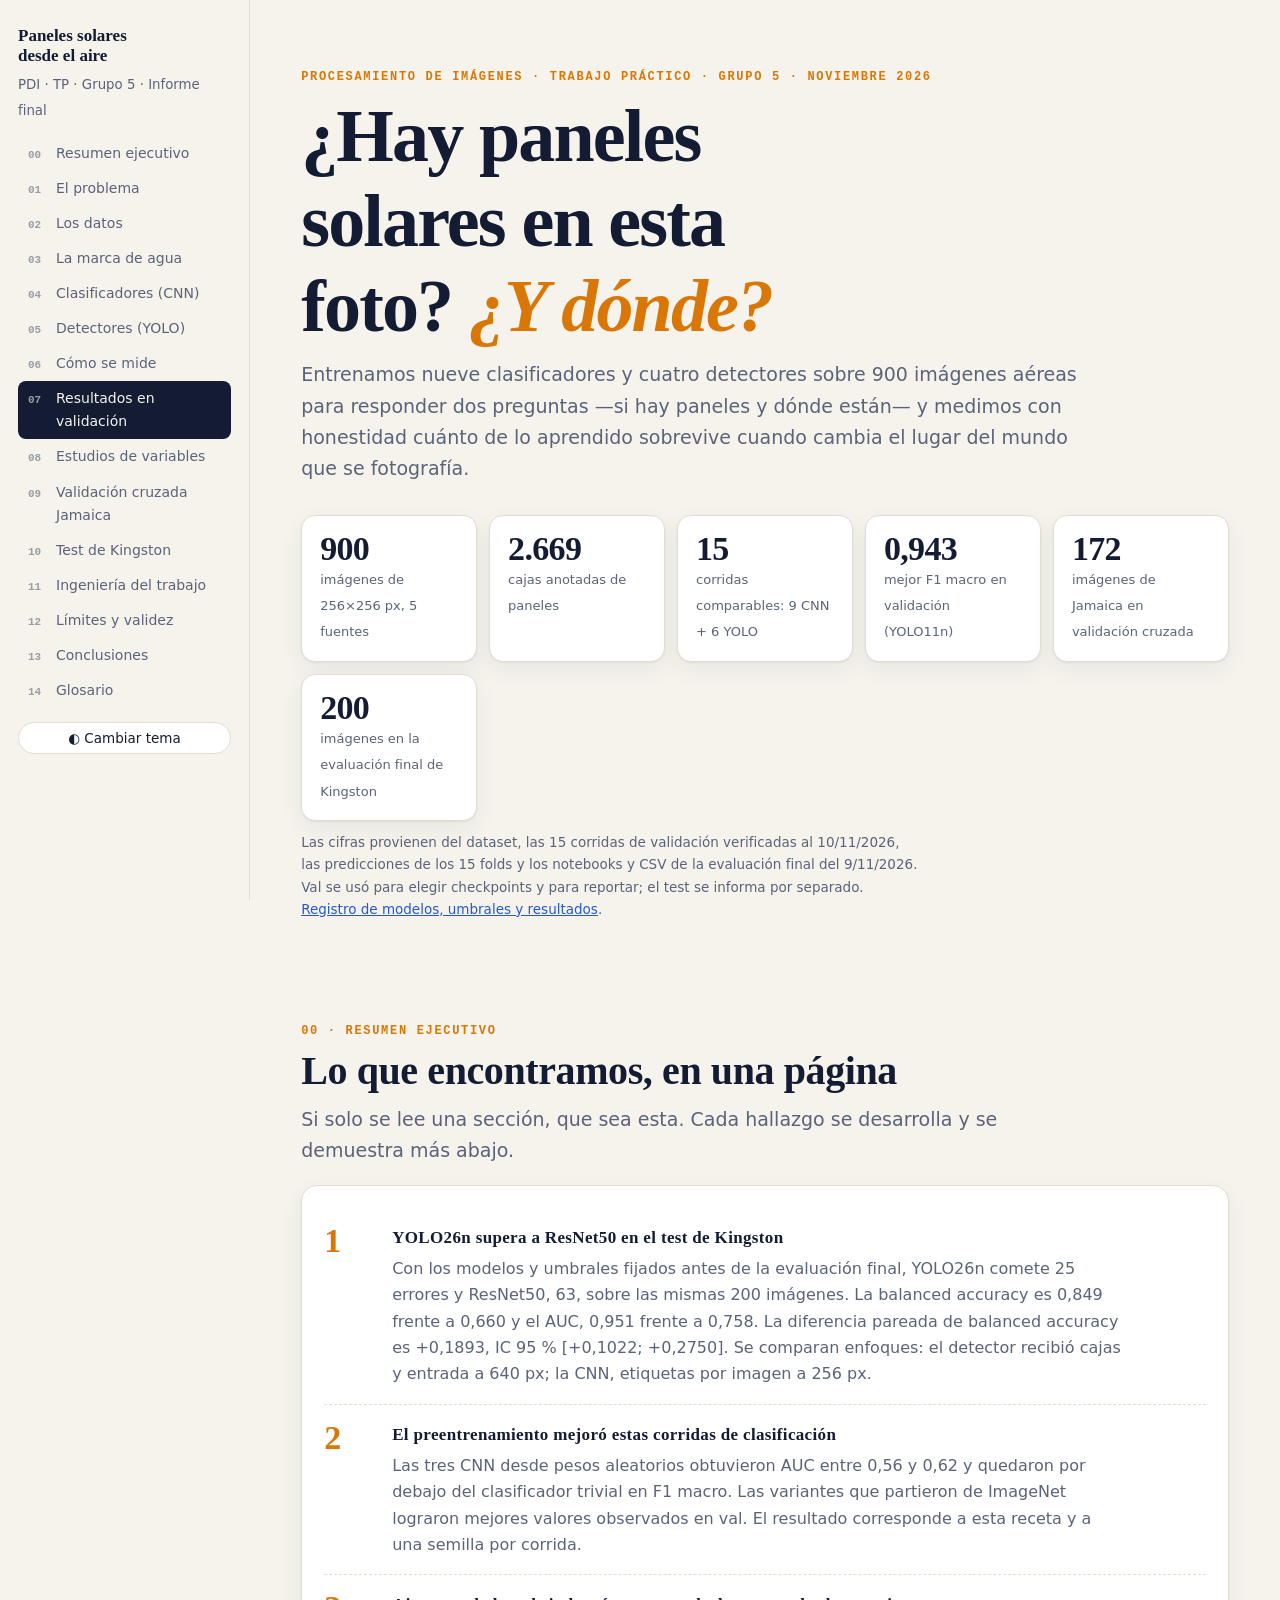
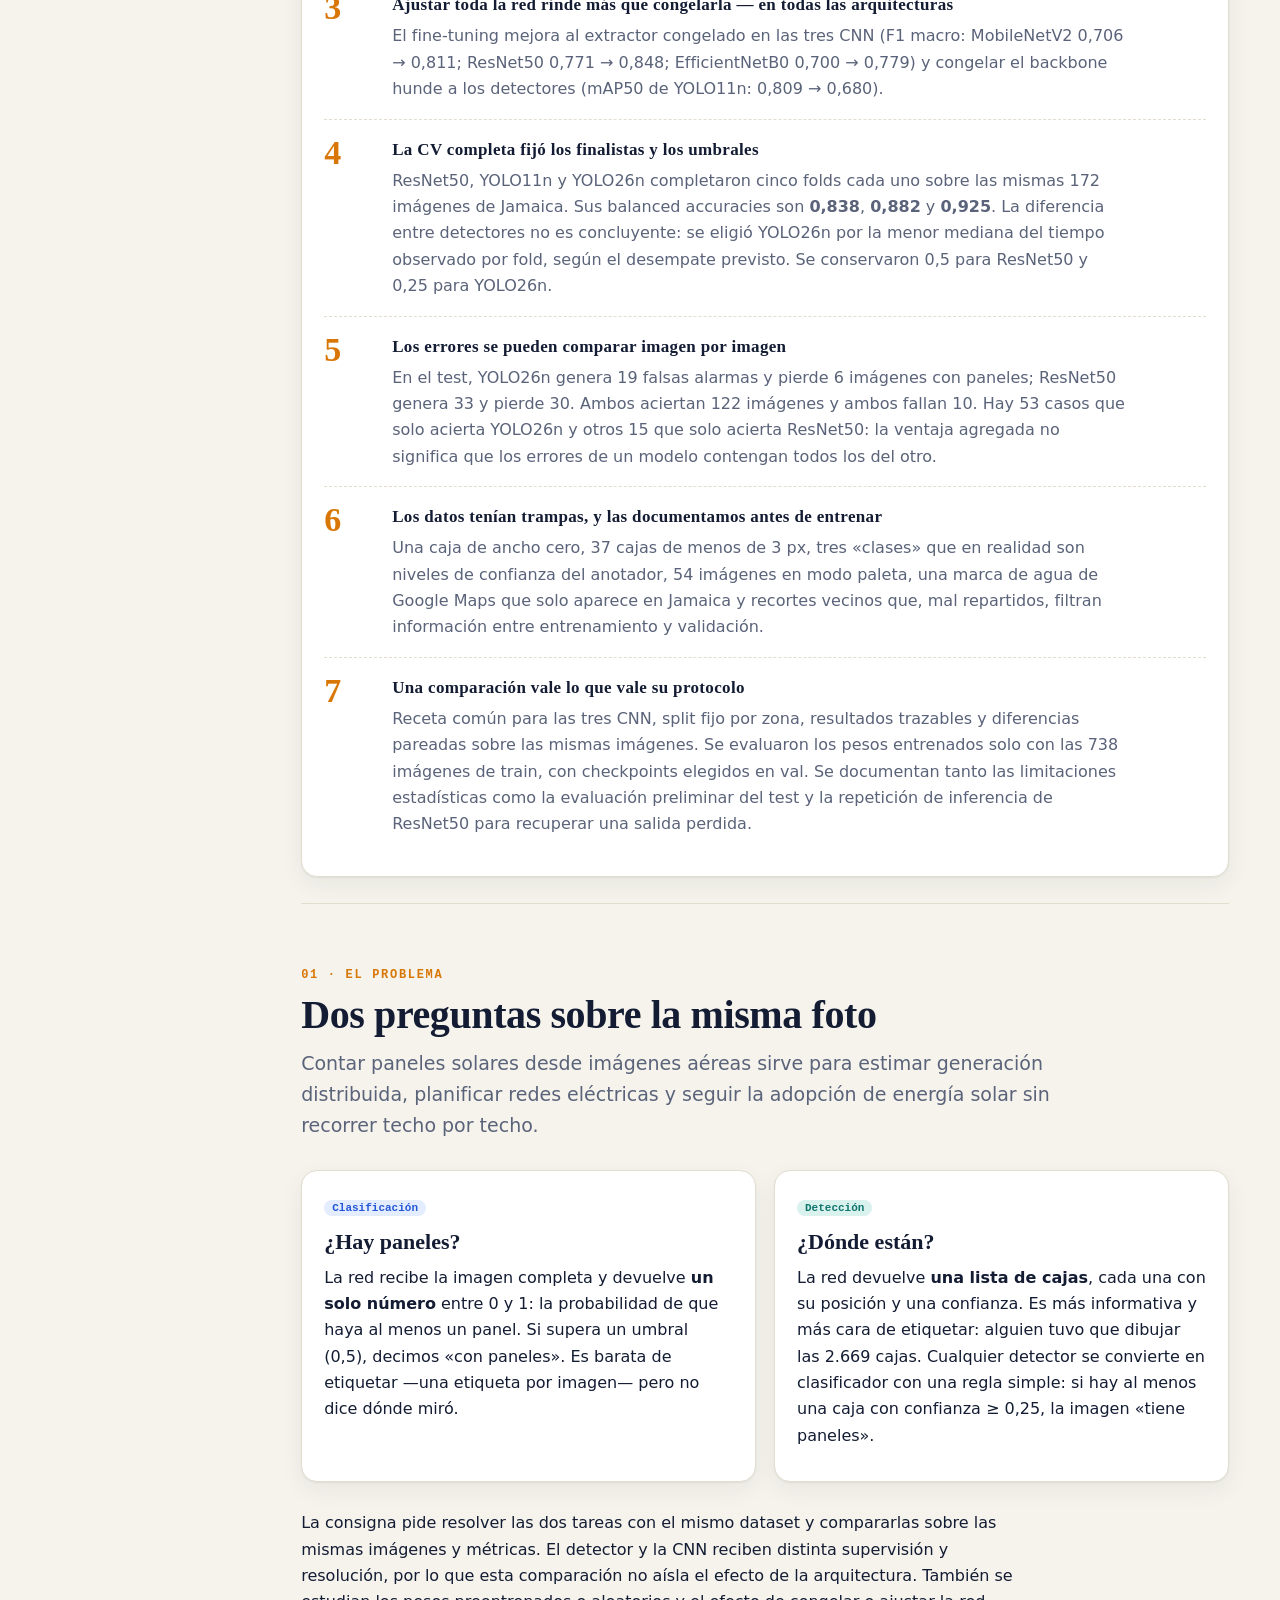
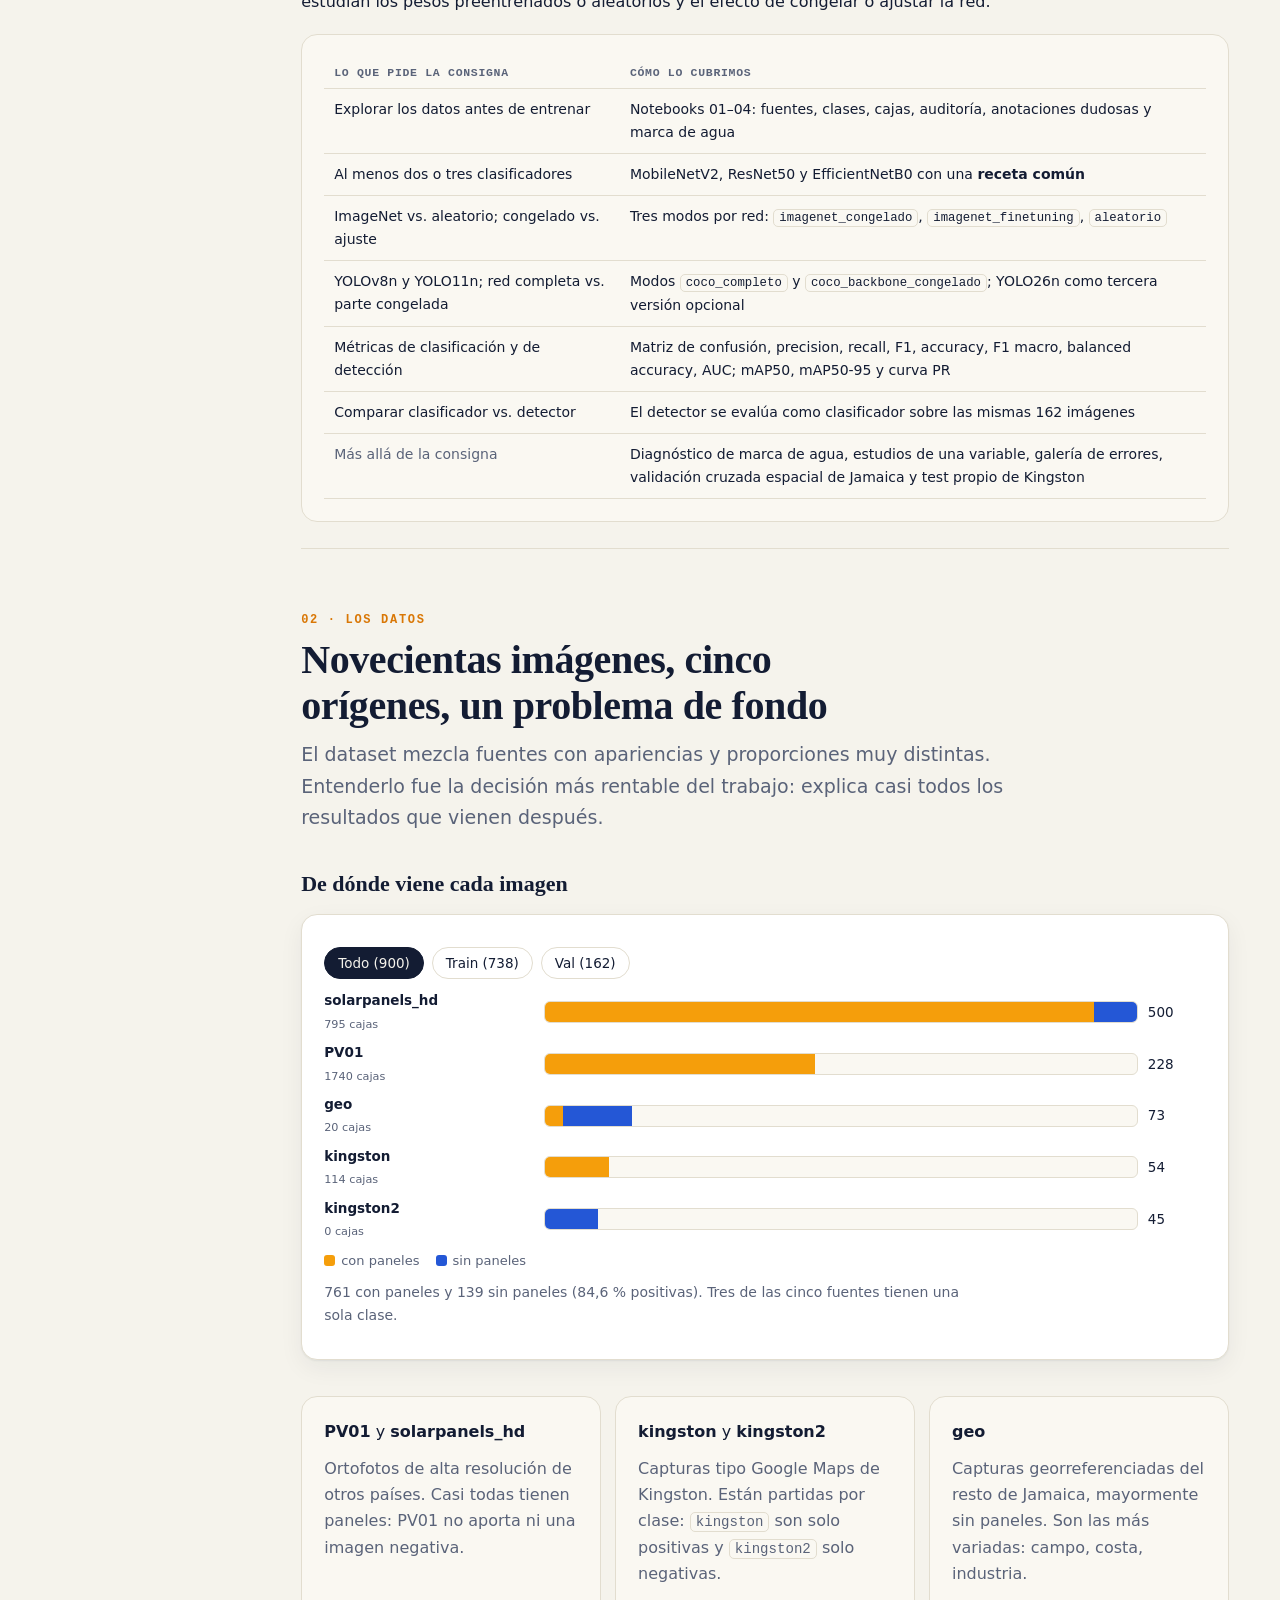
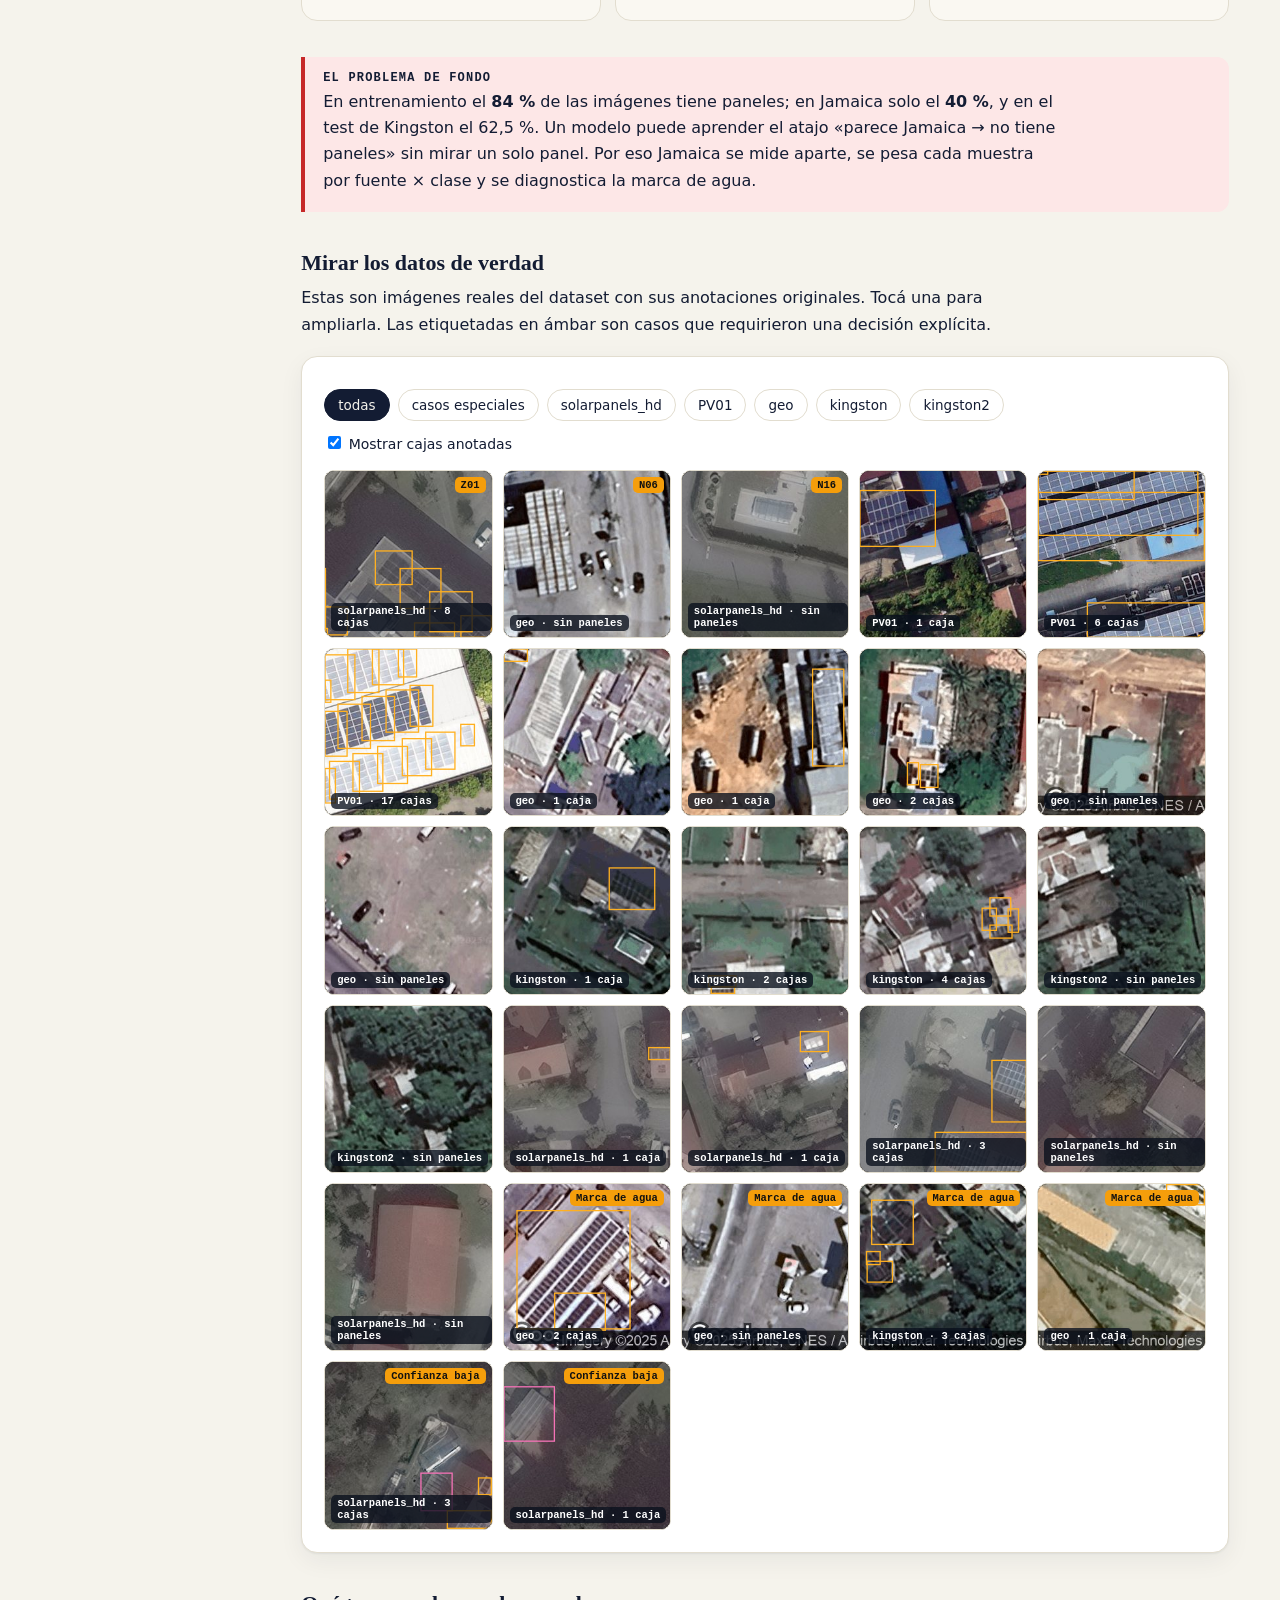
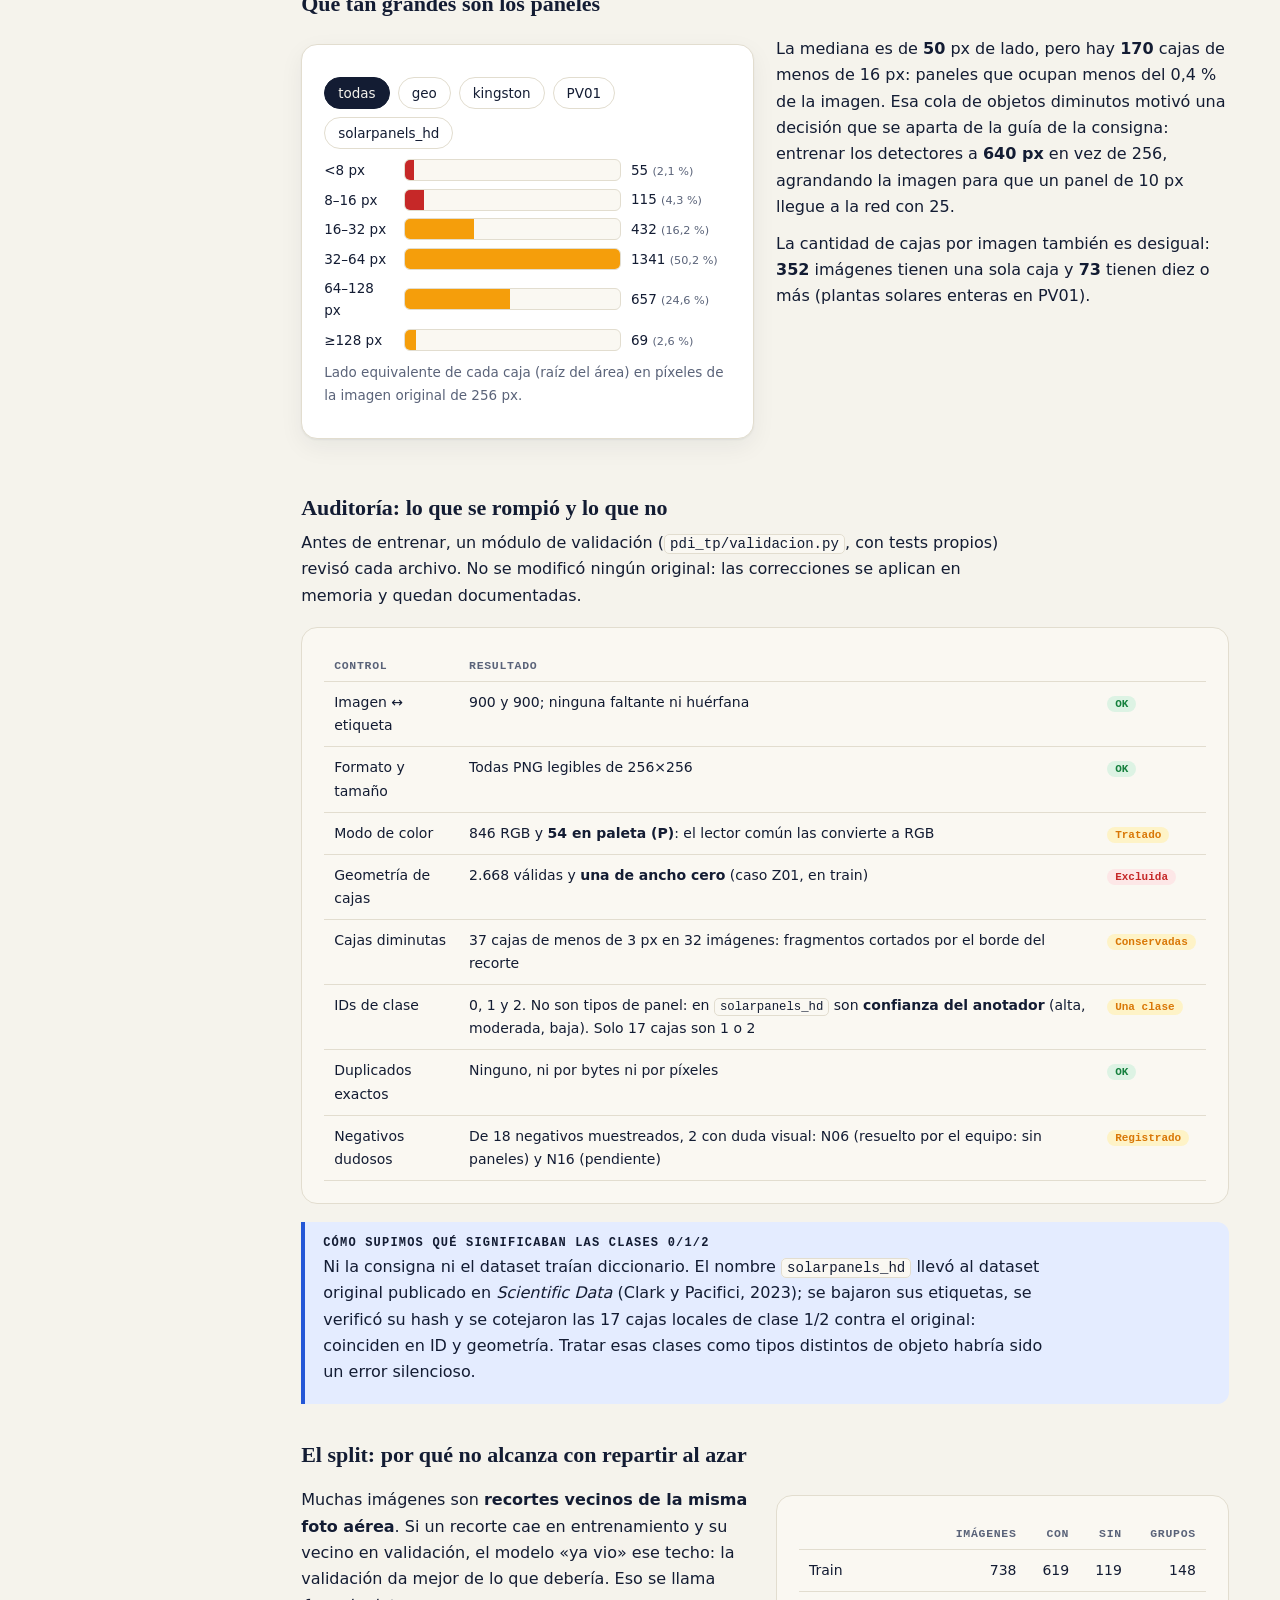
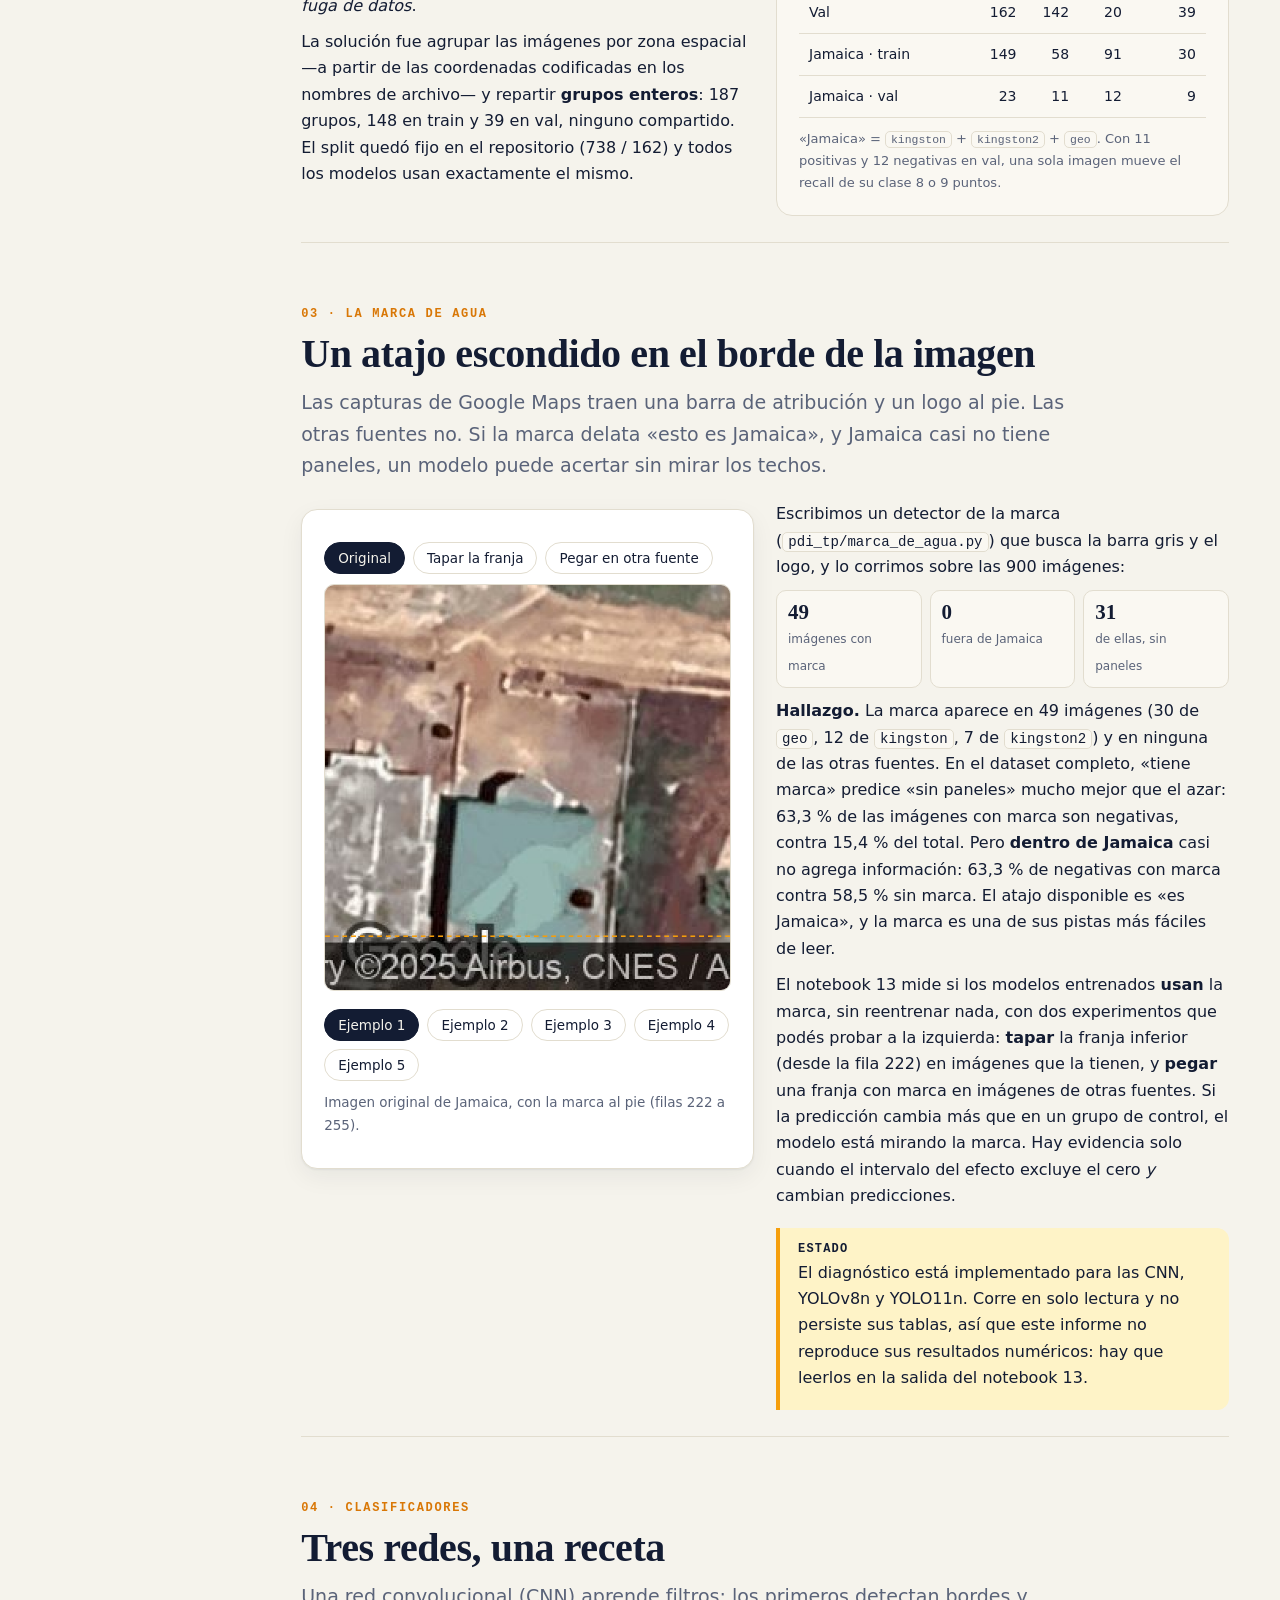
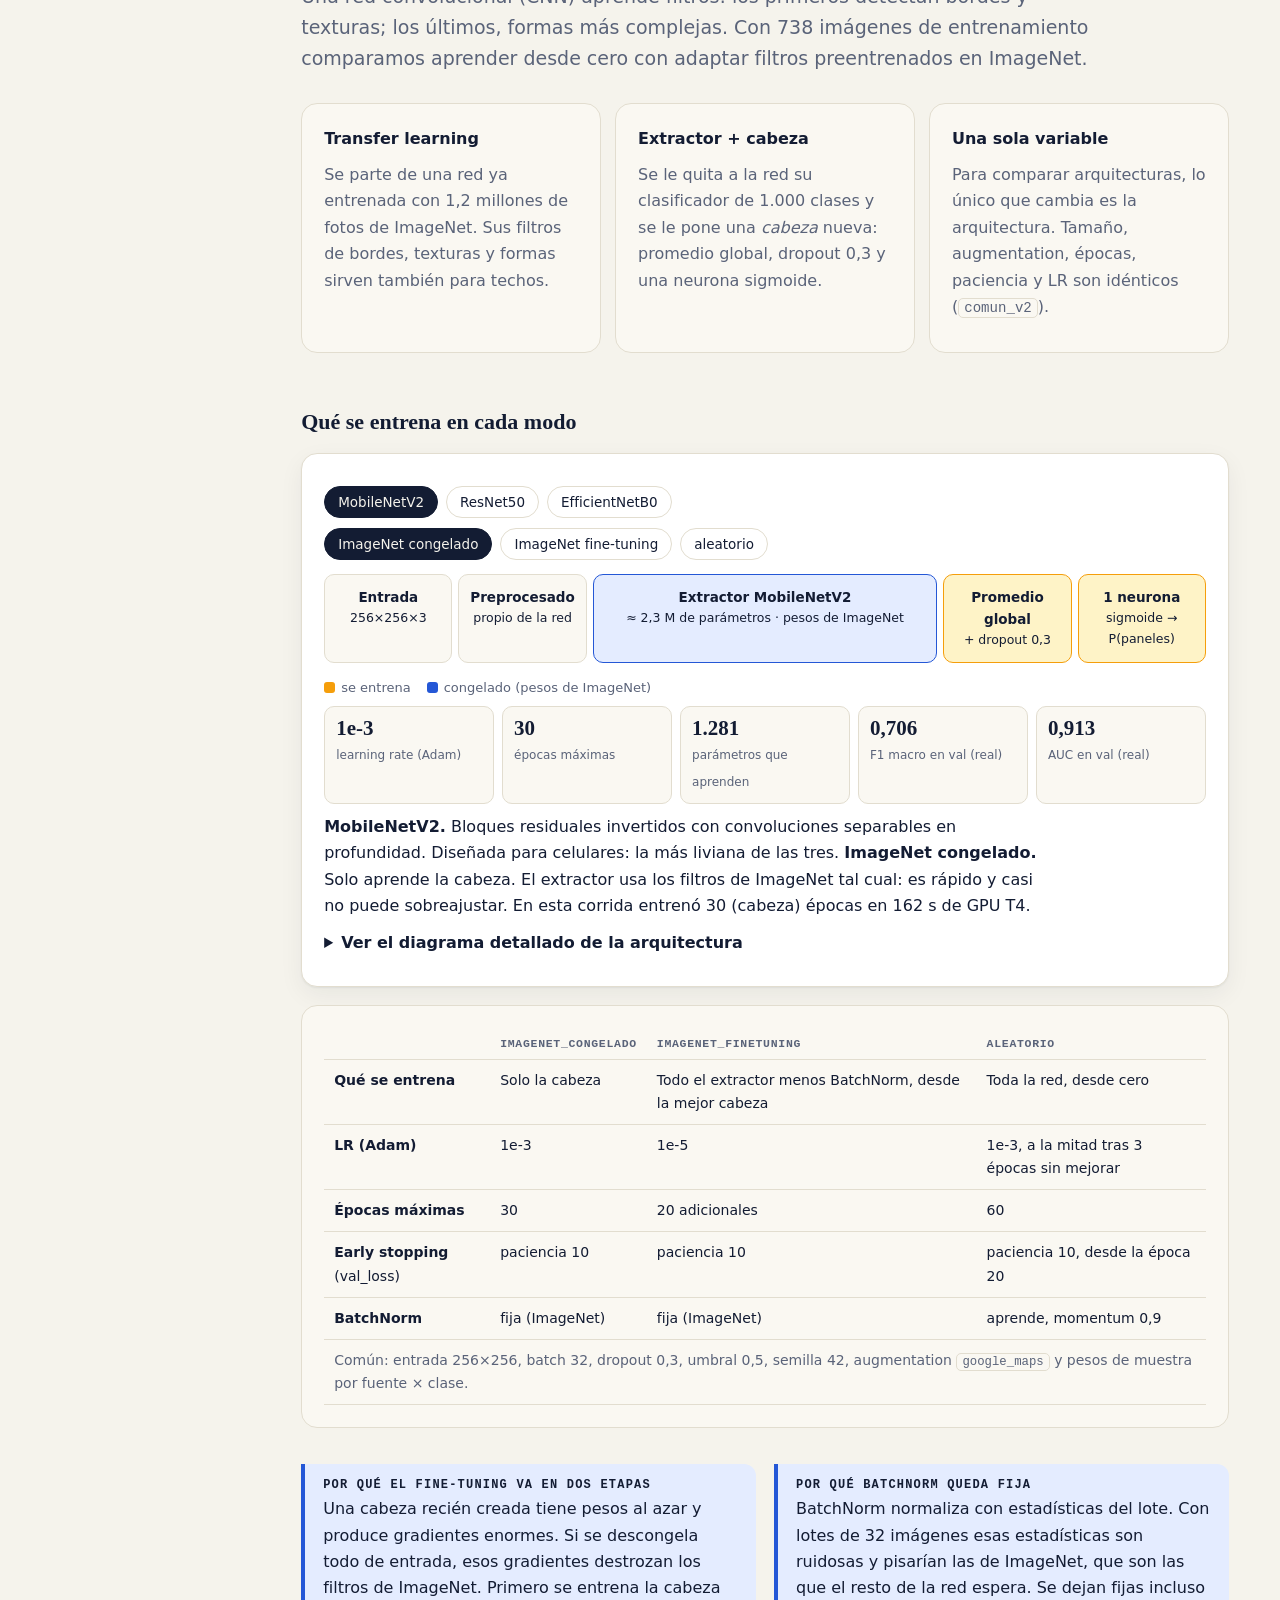
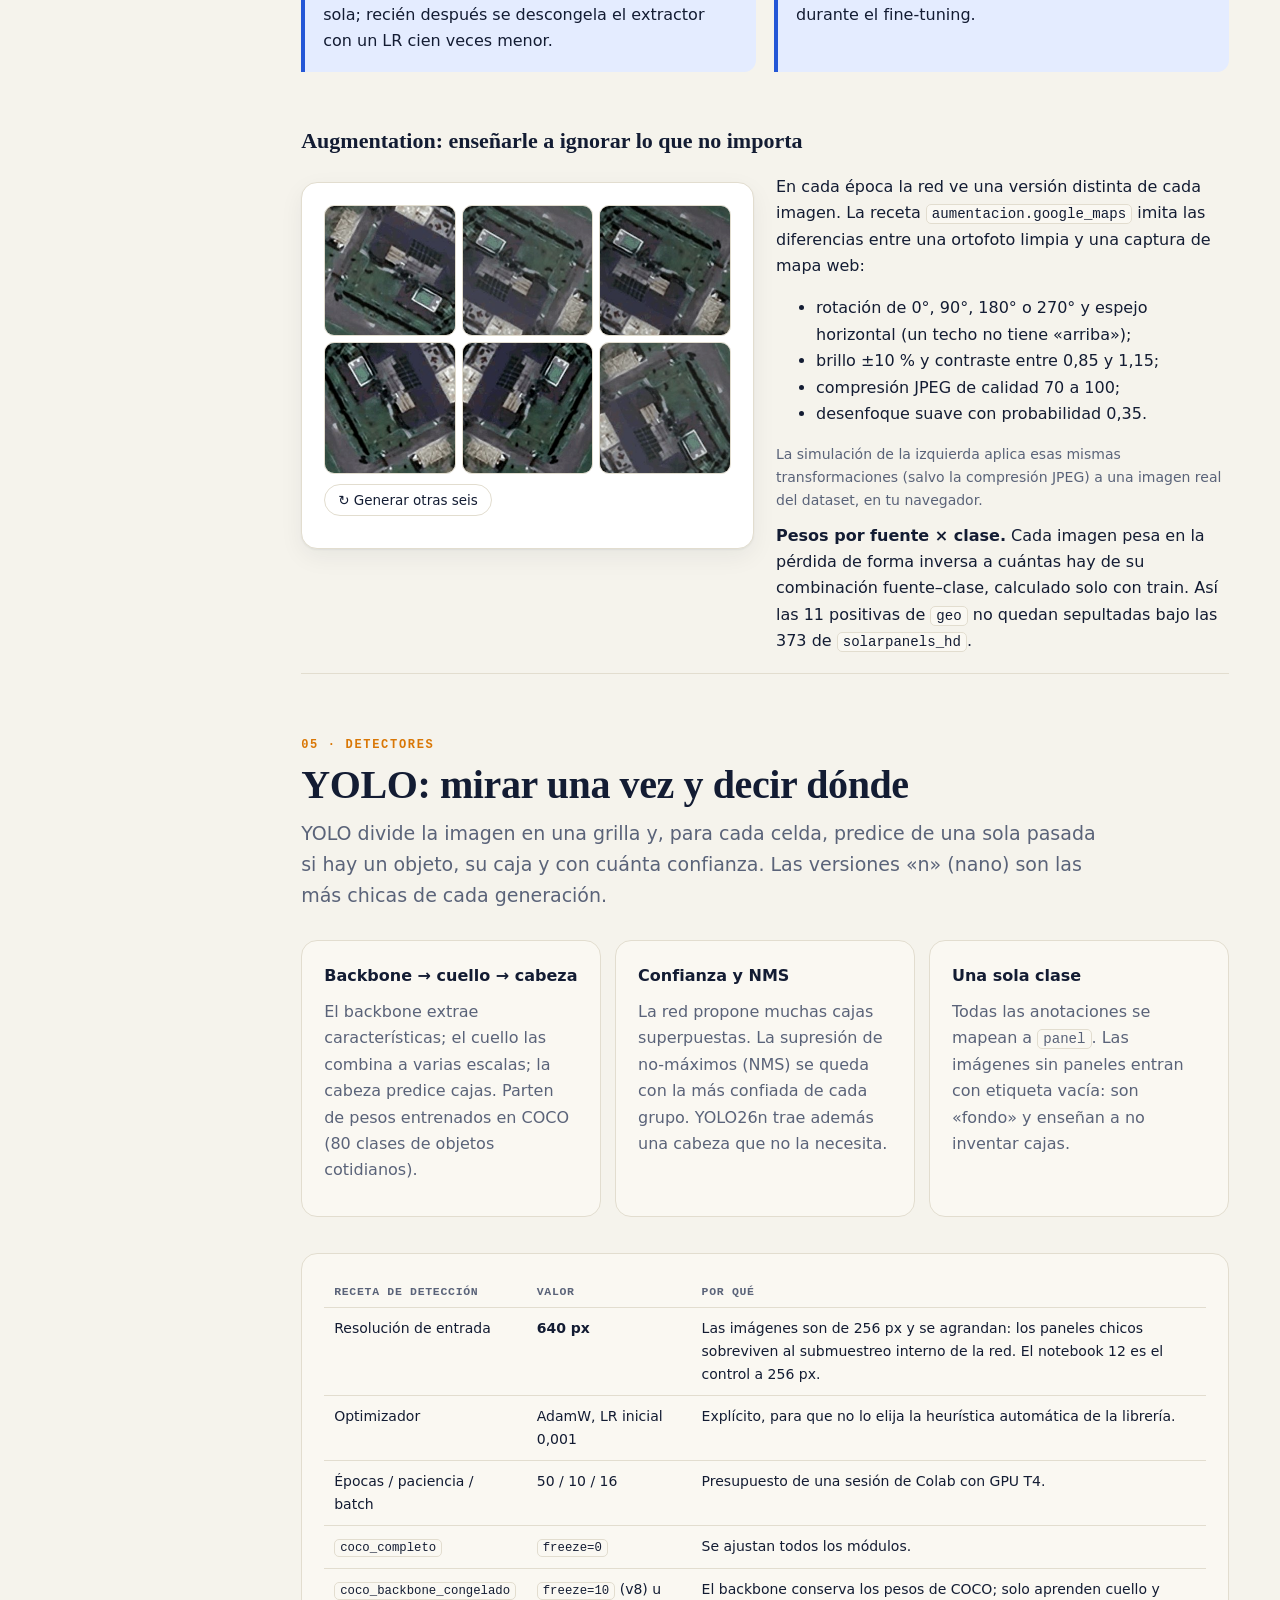
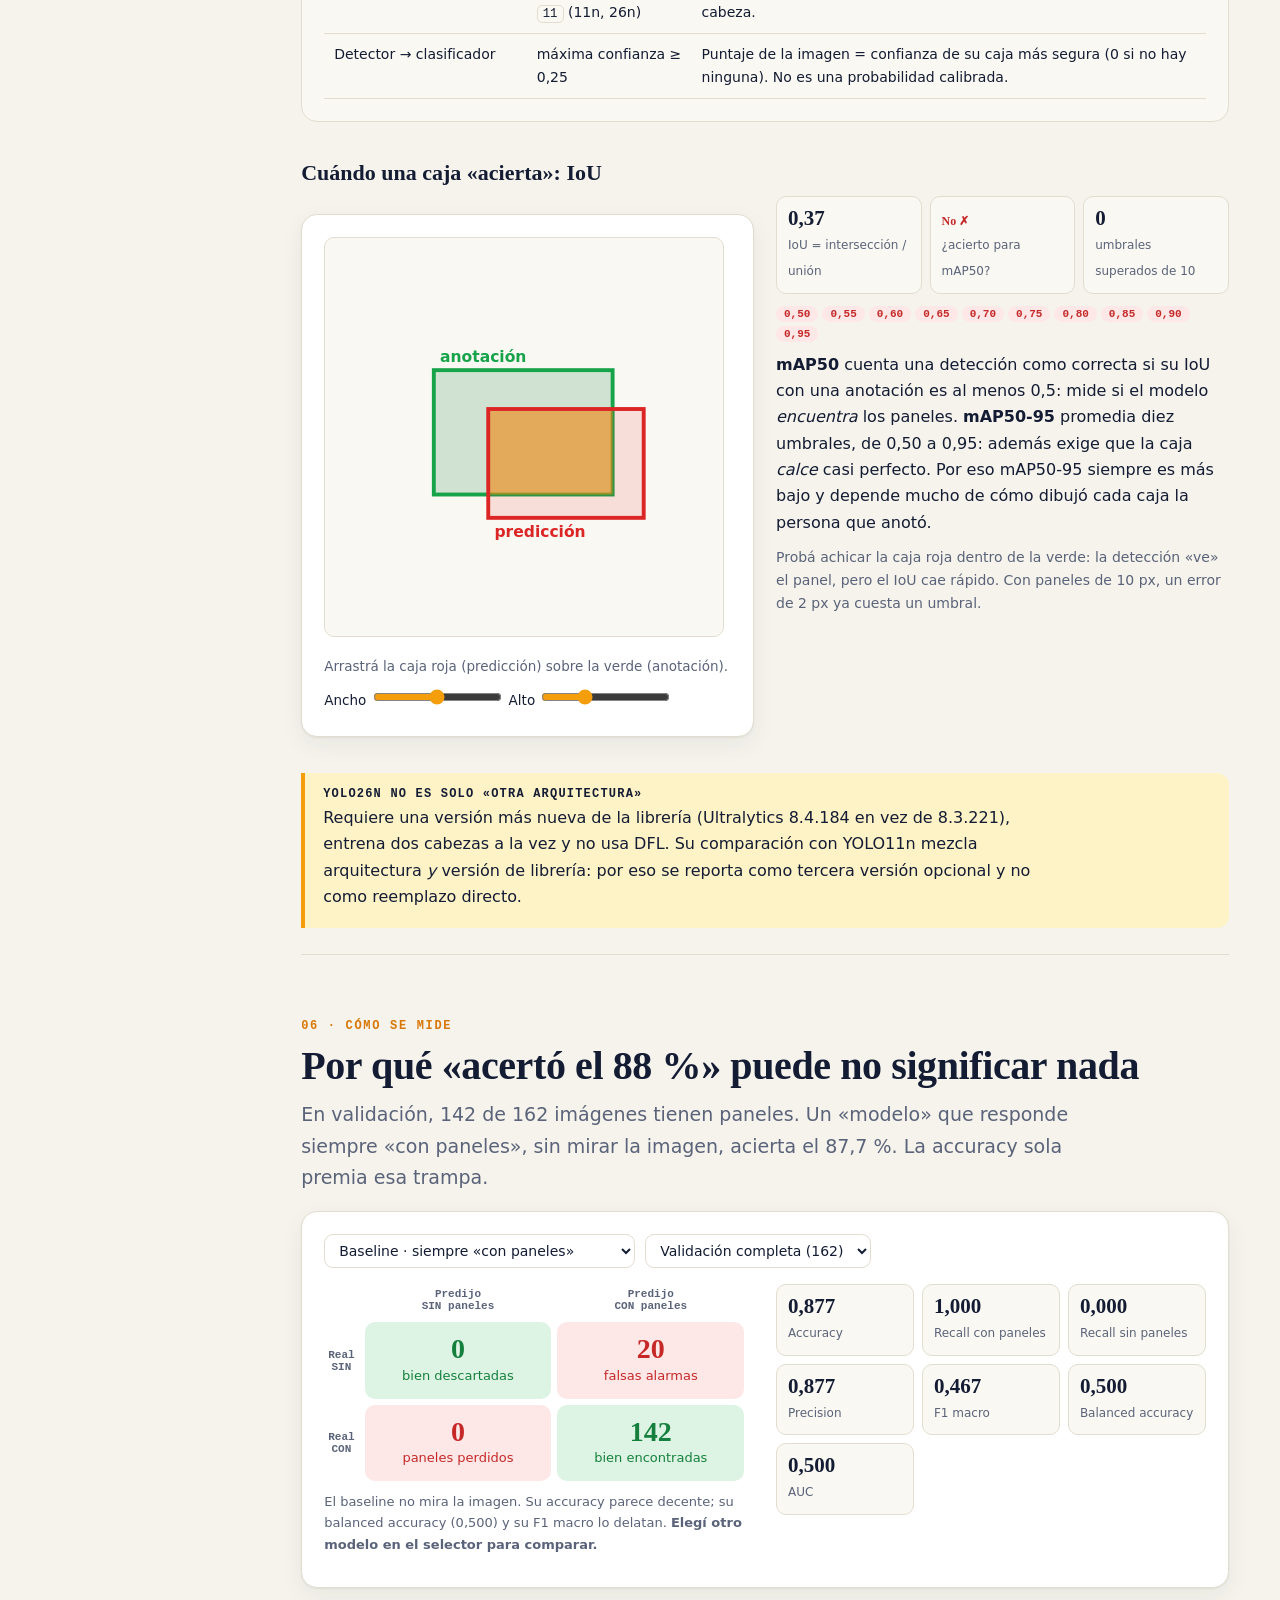
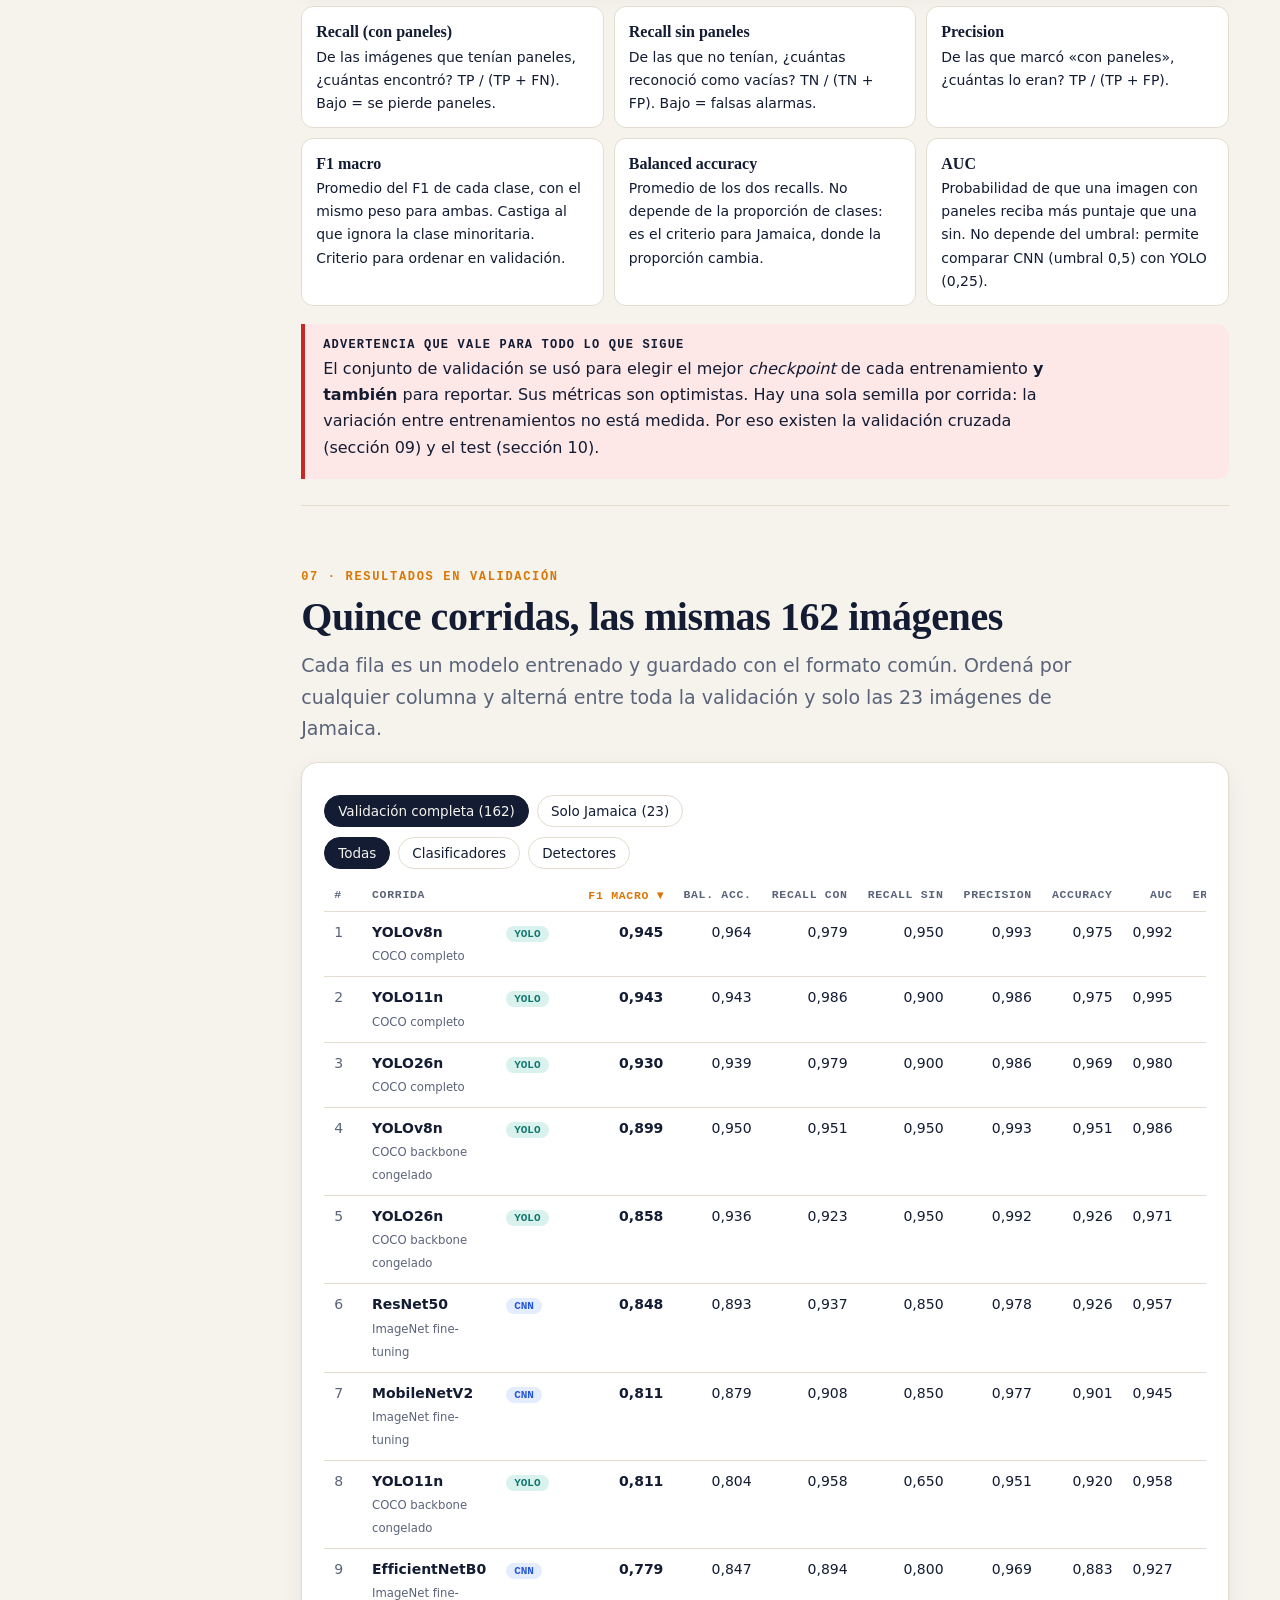
==== commit 00c492b5: "Corregir las figuras del informe al abrir el HTML solo" ====
--- a/informe_paneles_solares.html
+++ b/informe_paneles_solares.html
@@ -370,7 +370,7 @@
   <div class="callout"><b class="t">YOLOv8n a 640 px: ambos modos completos</b><p>Las corridas del 9/11 (registro 10/11 UTC, commit <code>cdf8606b</code>) tienen pesos, configuración, métricas y predicciones sobre las 162 imágenes. mAP50 val: 0,838 con ajuste completo y 0,646 con backbone congelado. Se incorporan como referencia de validación. La selección final ya estaba fijada por la CV de ResNet50, YOLO11n y YOLO26n: YOLOv8n no tiene CV de cinco folds ni test final y no se lo incorpora retroactivamente a esa selección.</p></div>
   <h3>Curvas precisión–recall de detección</h3>
   <p class="source-note">Curvas originales de Ultralytics en <code>deteccion_val/</code>, seis corridas a 640 px. El área corresponde a la detección de cajas; no es el AUC de presencia. Val seleccionó los checkpoints y se usa para reportar.</p>
-  <div class="two"><figure class="report-figure"><img src="docs/figuras/validacion/yolov8n__coco_completo__PR.png" alt="Curva PR de yolov8n, coco_completo, en val" loading="lazy"><figcaption>yolov8n · coco_completo</figcaption></figure><figure class="report-figure"><img src="docs/figuras/validacion/yolov8n__coco_backbone_congelado__PR.png" alt="Curva PR de yolov8n, coco_backbone_congelado, en val" loading="lazy"><figcaption>yolov8n · coco_backbone_congelado</figcaption></figure><figure class="report-figure"><img src="docs/figuras/validacion/yolo11n__coco_completo__PR.png" alt="Curva PR de yolo11n, coco_completo, en val" loading="lazy"><figcaption>yolo11n · coco_completo</figcaption></figure><figure class="report-figure"><img src="docs/figuras/validacion/yolo11n__coco_backbone_congelado__PR.png" alt="Curva PR de yolo11n, coco_backbone_congelado, en val" loading="lazy"><figcaption>yolo11n · coco_backbone_congelado</figcaption></figure><figure class="report-figure"><img src="docs/figuras/validacion/yolo26n__coco_completo__PR.png" alt="Curva PR de yolo26n, coco_completo, en val" loading="lazy"><figcaption>yolo26n · coco_completo</figcaption></figure><figure class="report-figure"><img src="docs/figuras/validacion/yolo26n__coco_backbone_congelado__PR.png" alt="Curva PR de yolo26n, coco_backbone_congelado, en val" loading="lazy"><figcaption>yolo26n · coco_backbone_congelado</figcaption></figure></div>
+  <div class="two"><figure class="report-figure"><img src="[data-uri]" data-origen="docs/figuras/validacion/yolov8n__coco_completo__PR.png" alt="Curva PR de yolov8n, coco_completo, en val" width="2250" height="1500"><figcaption>yolov8n · coco_completo</figcaption></figure><figure class="report-figure"><img src="[data-uri]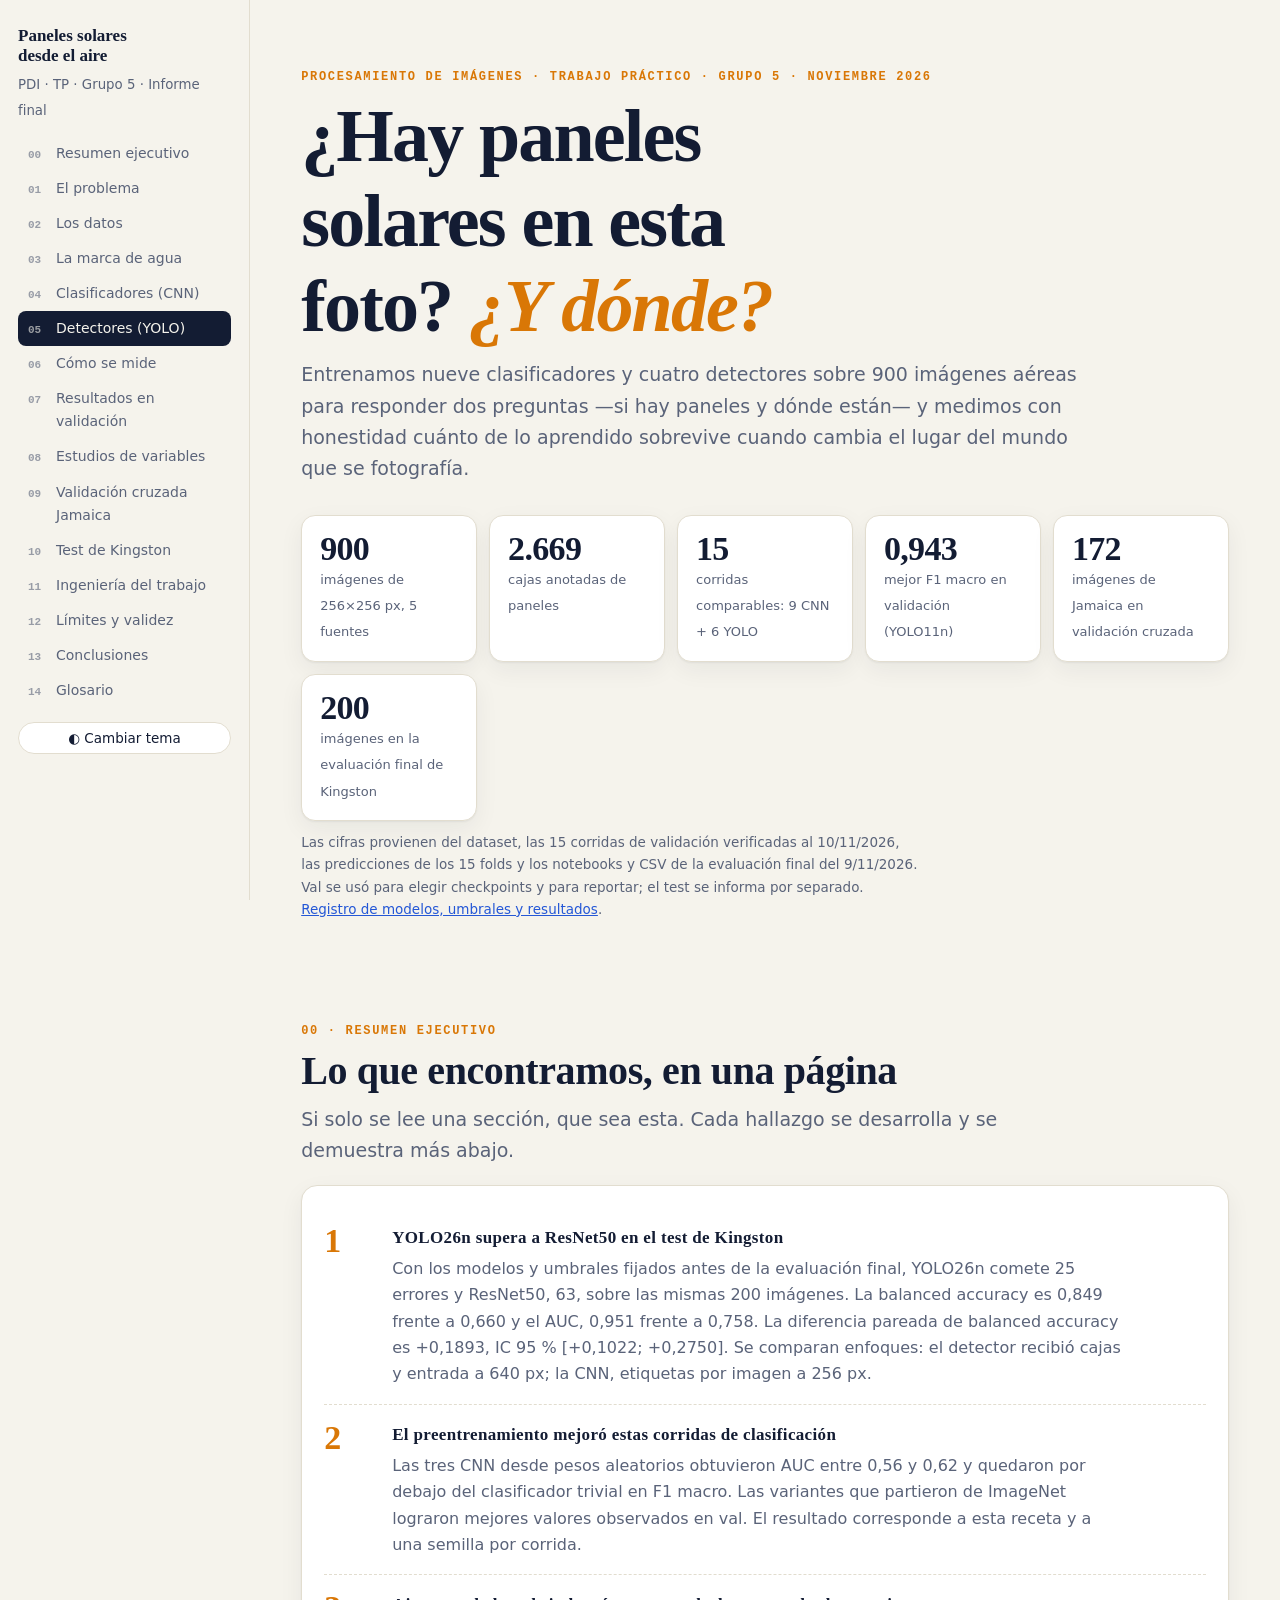
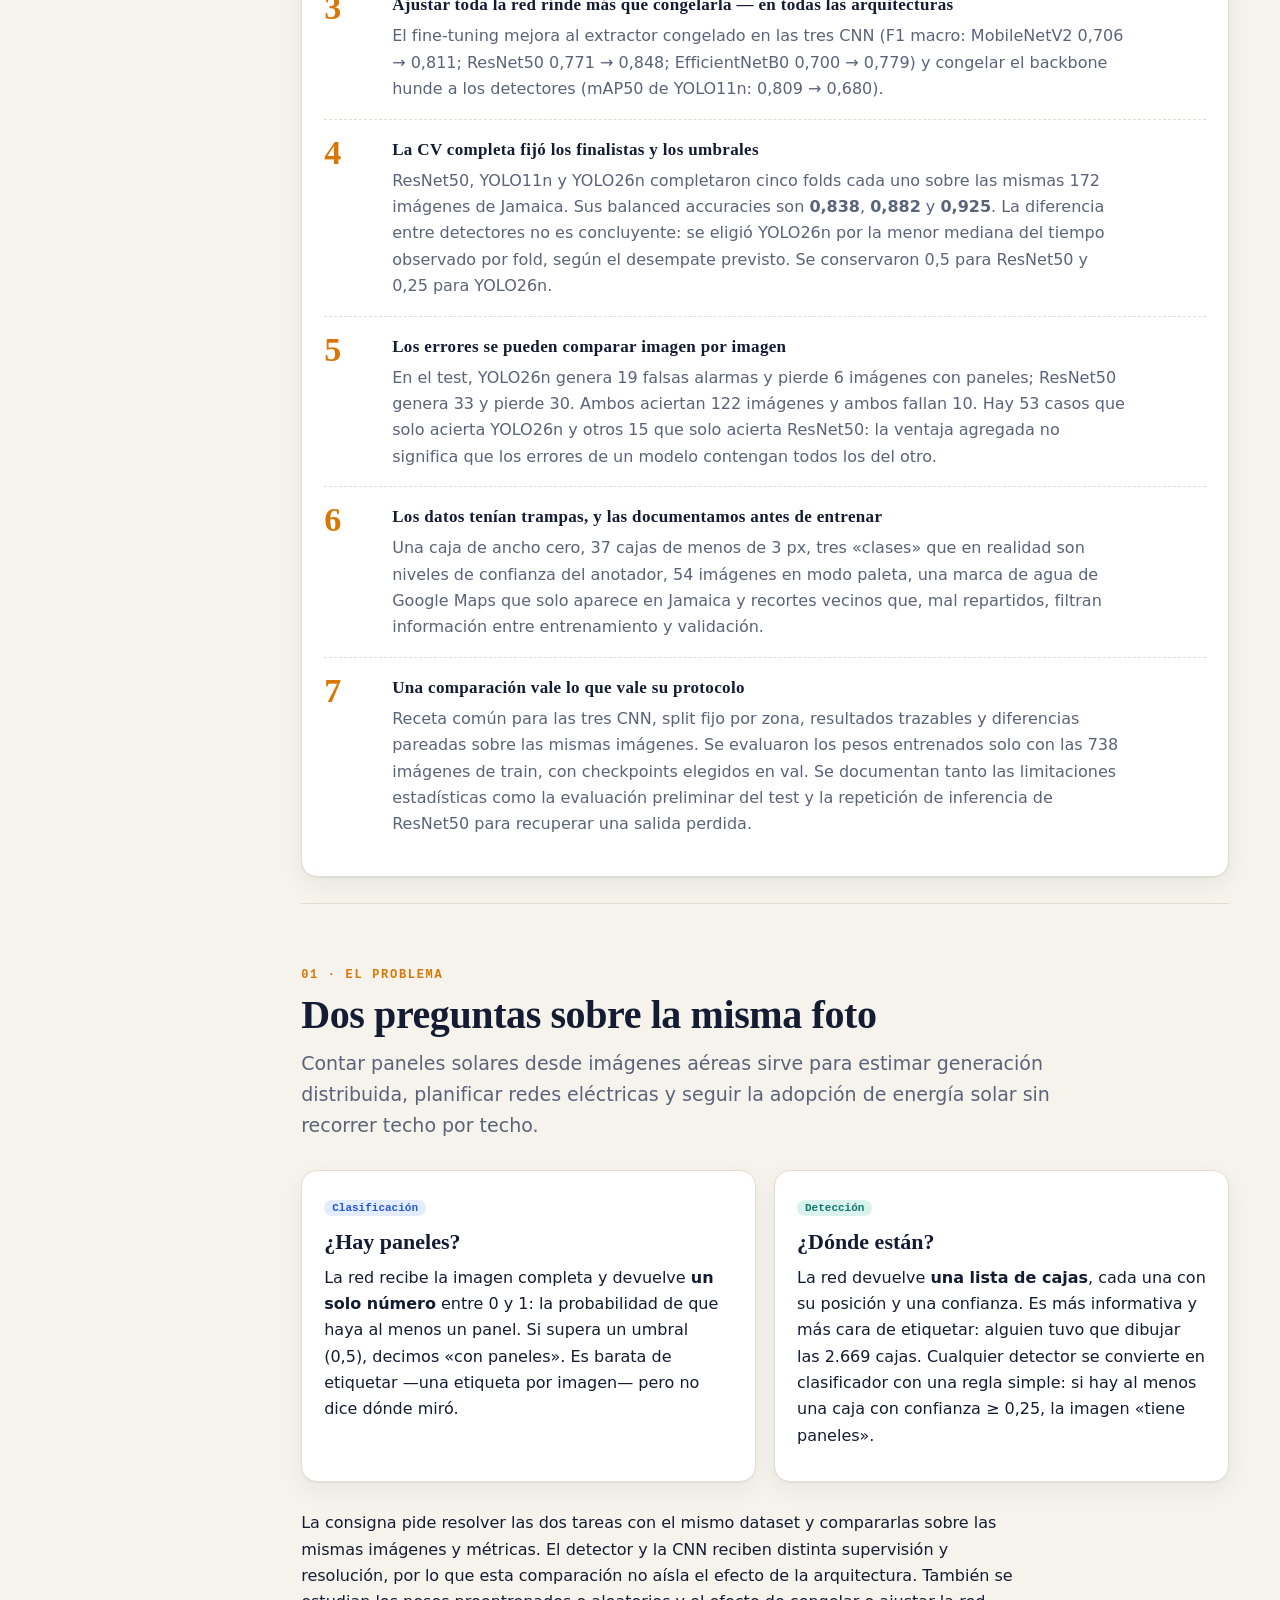
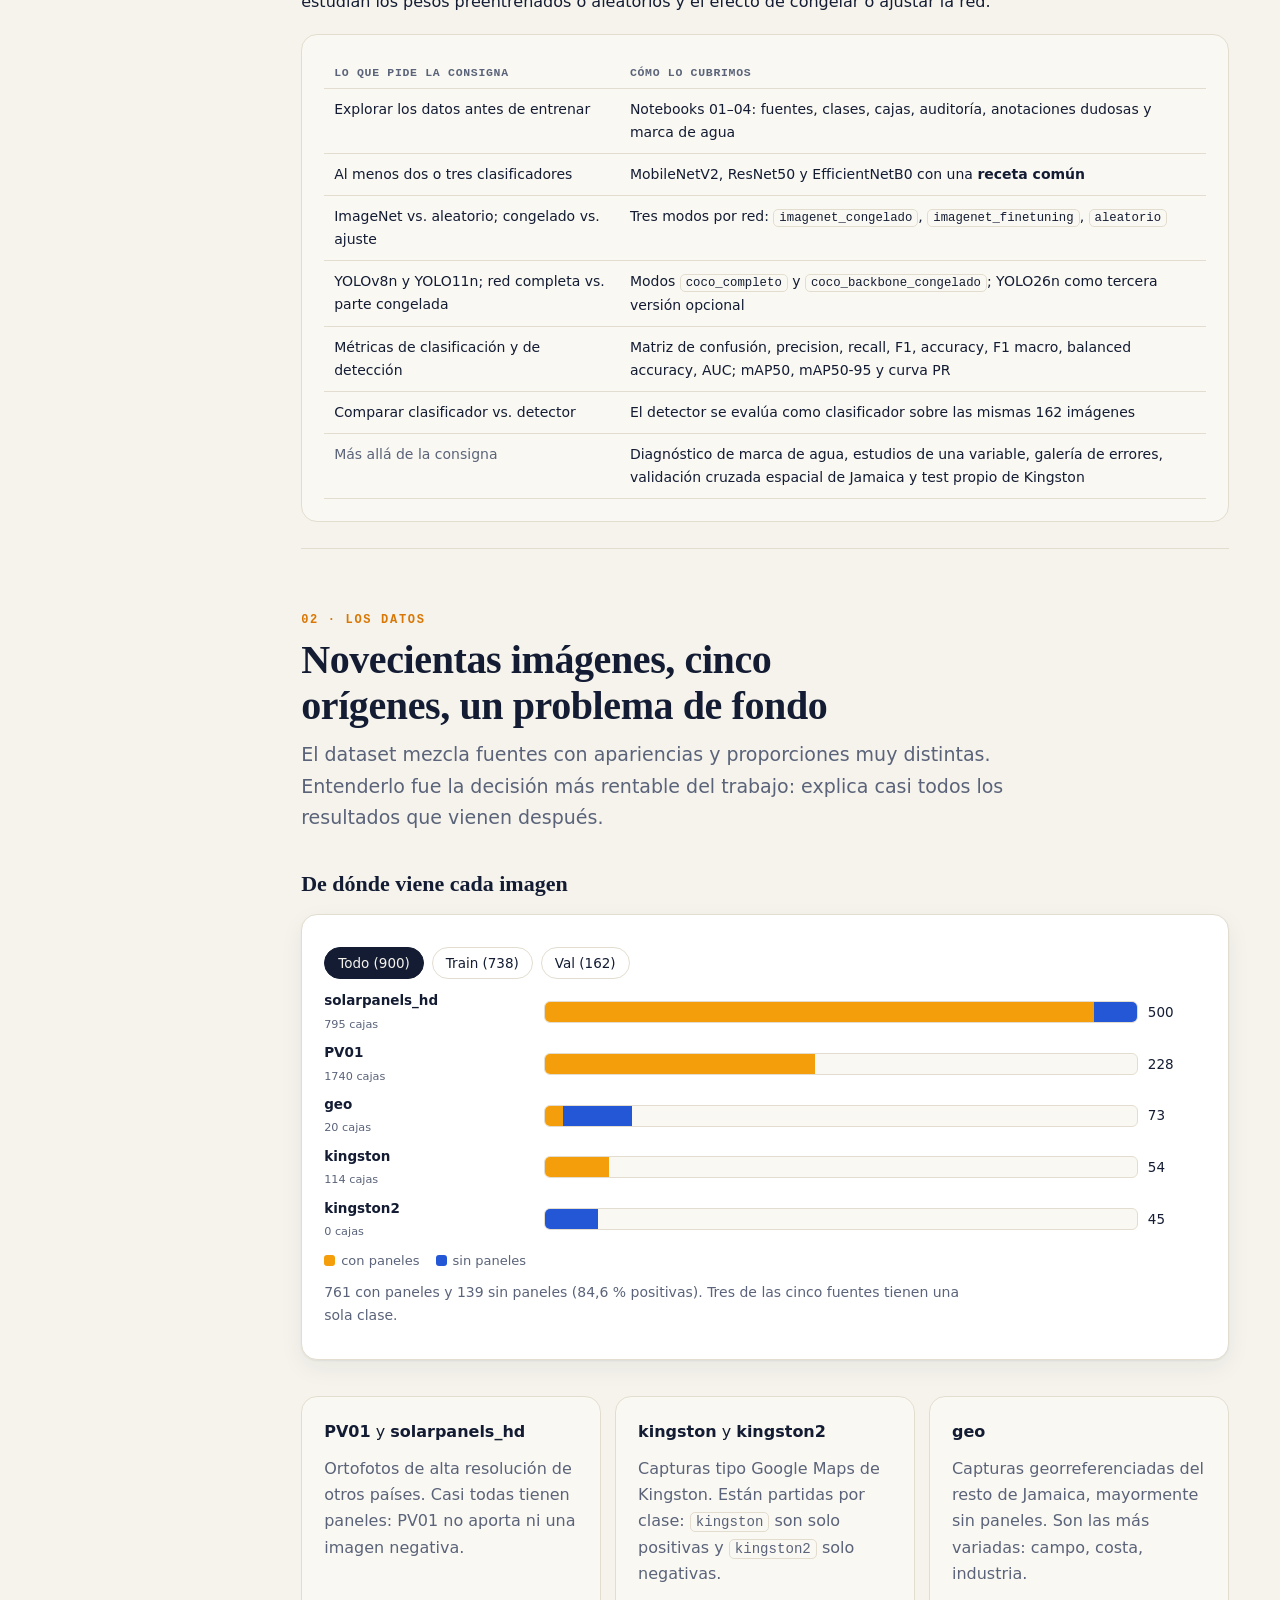
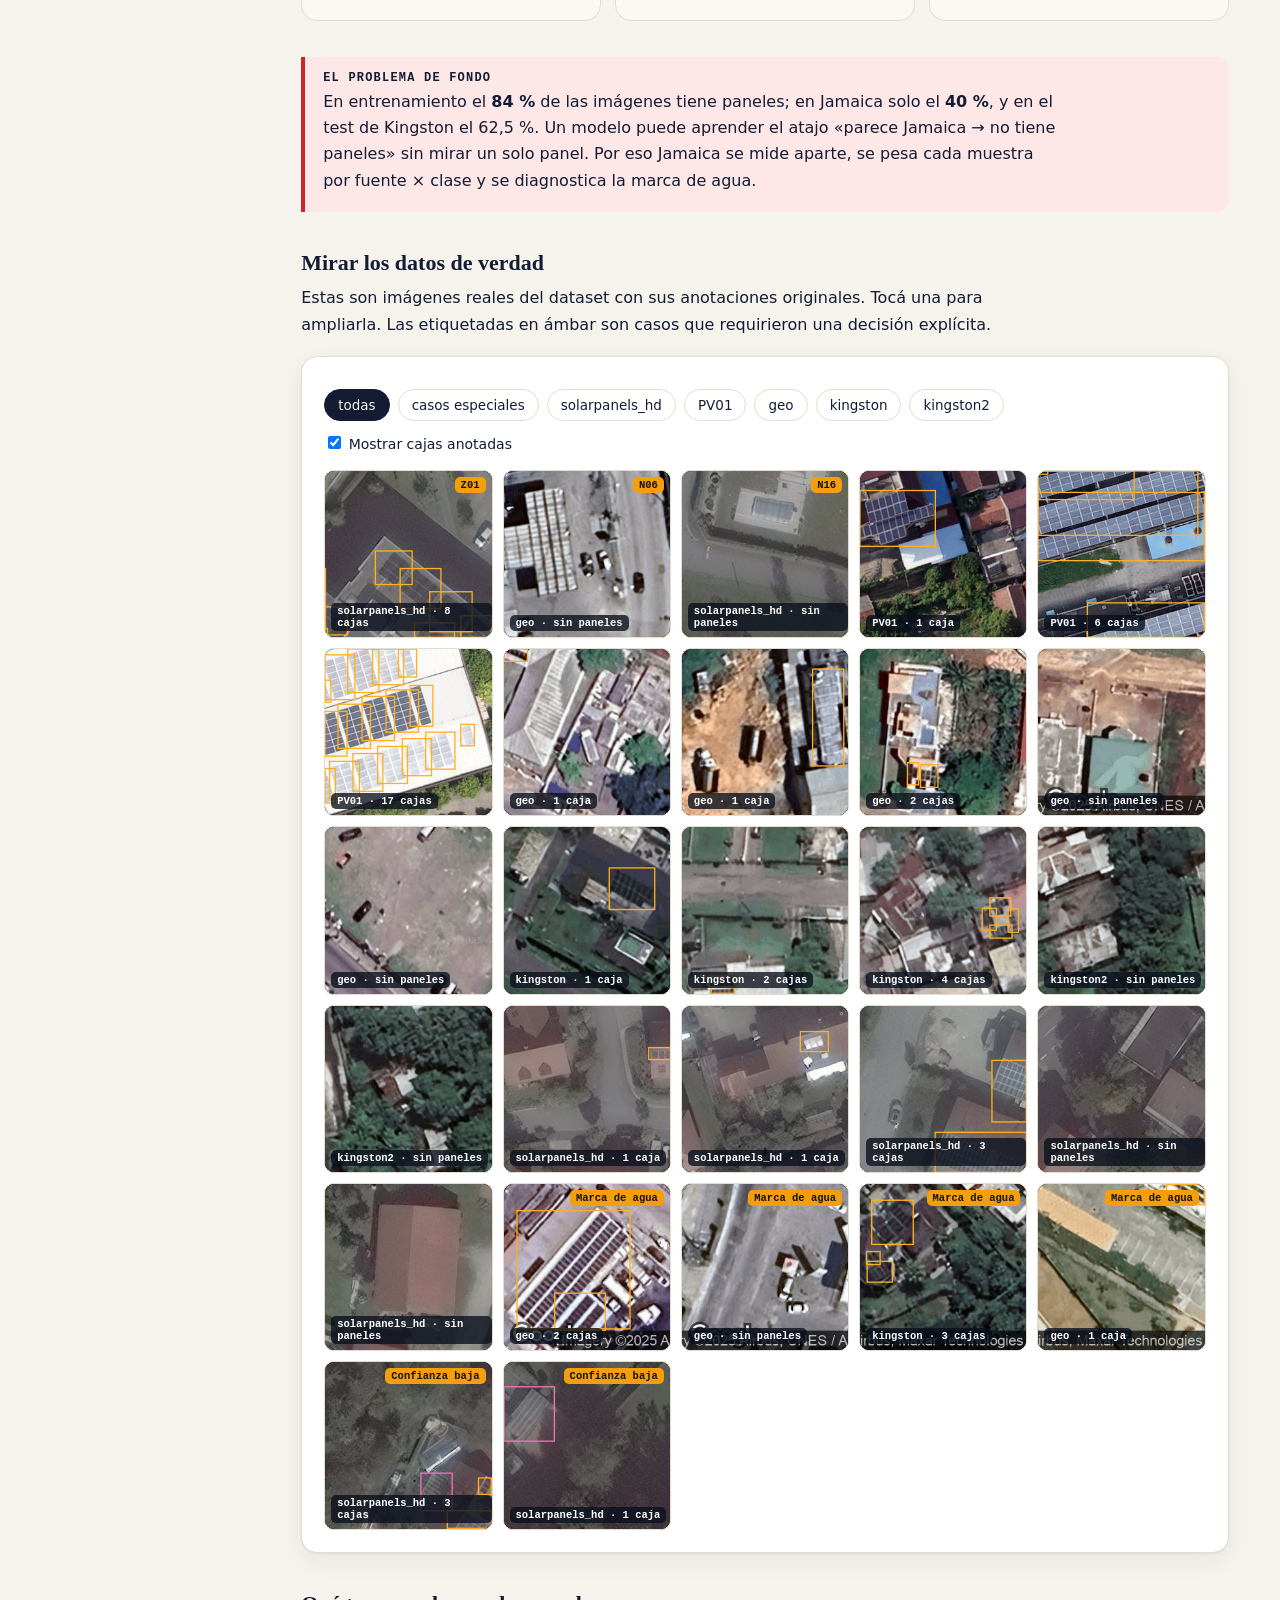
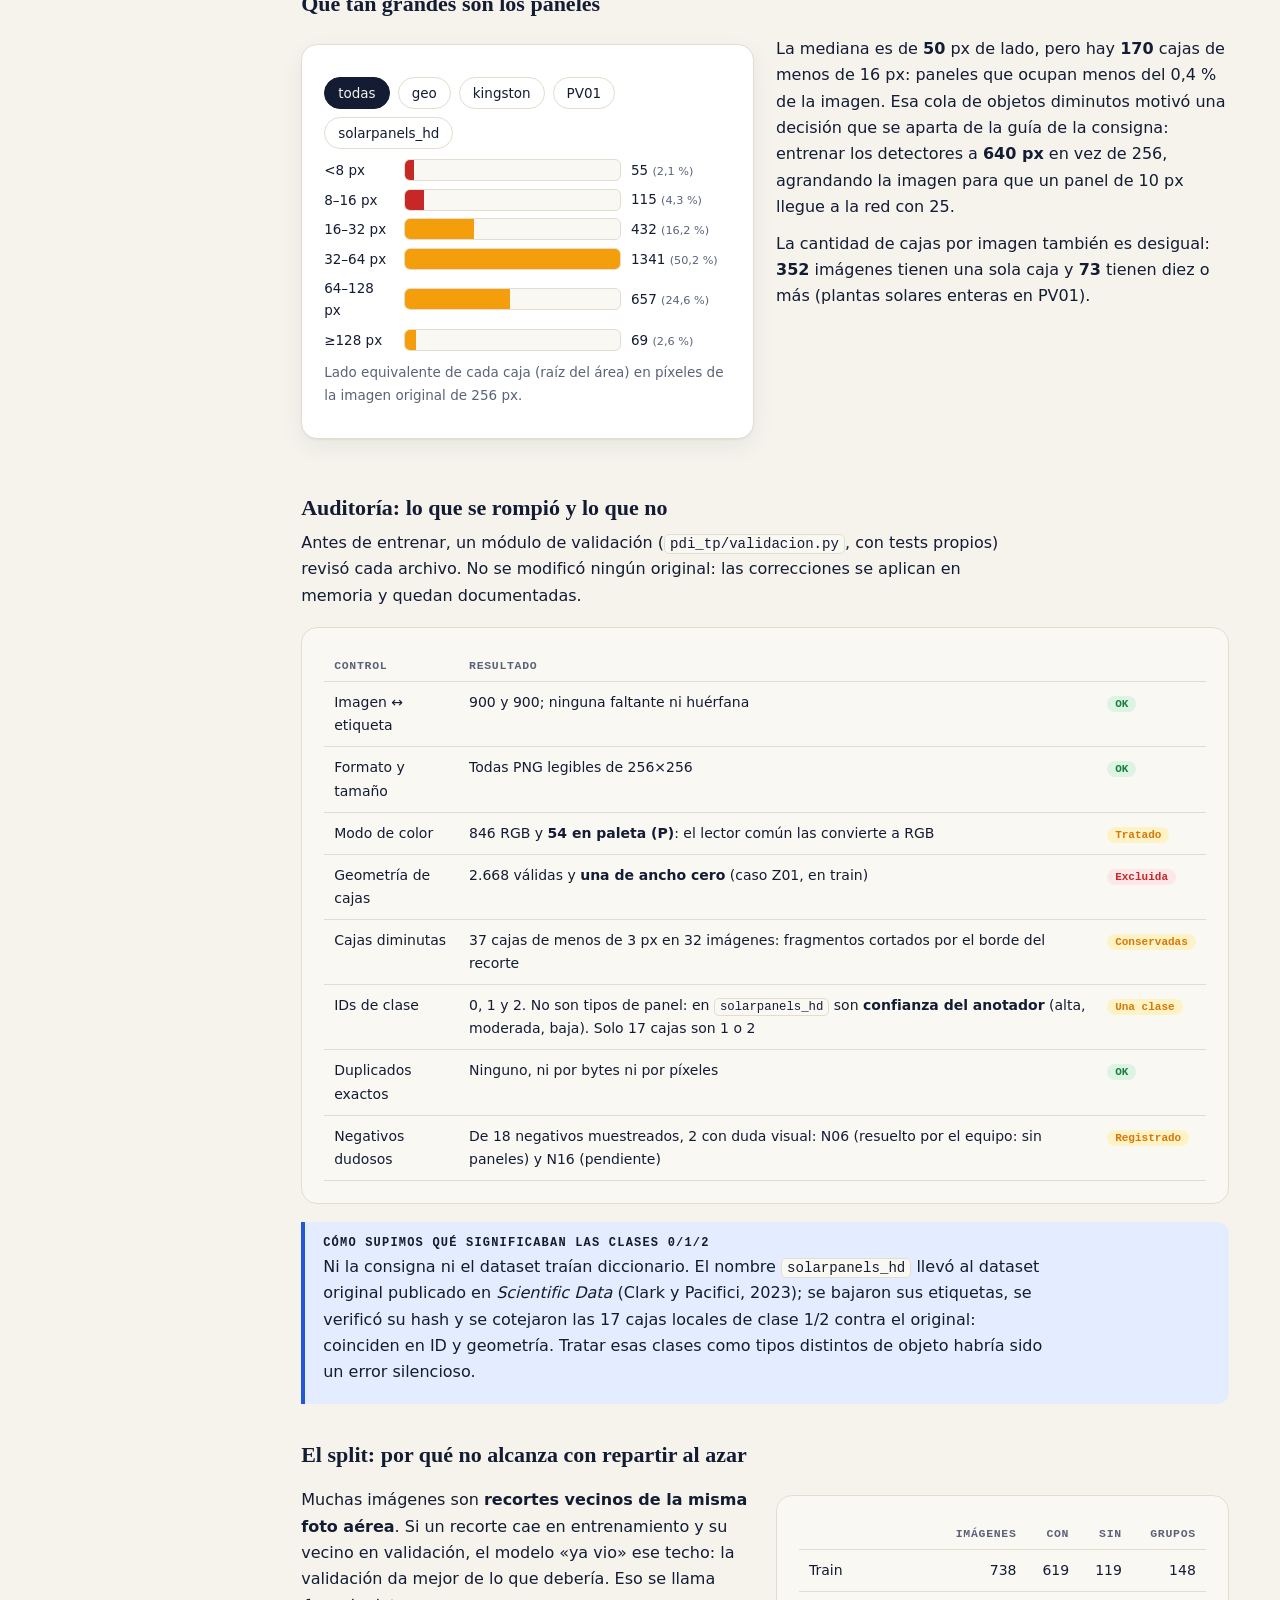
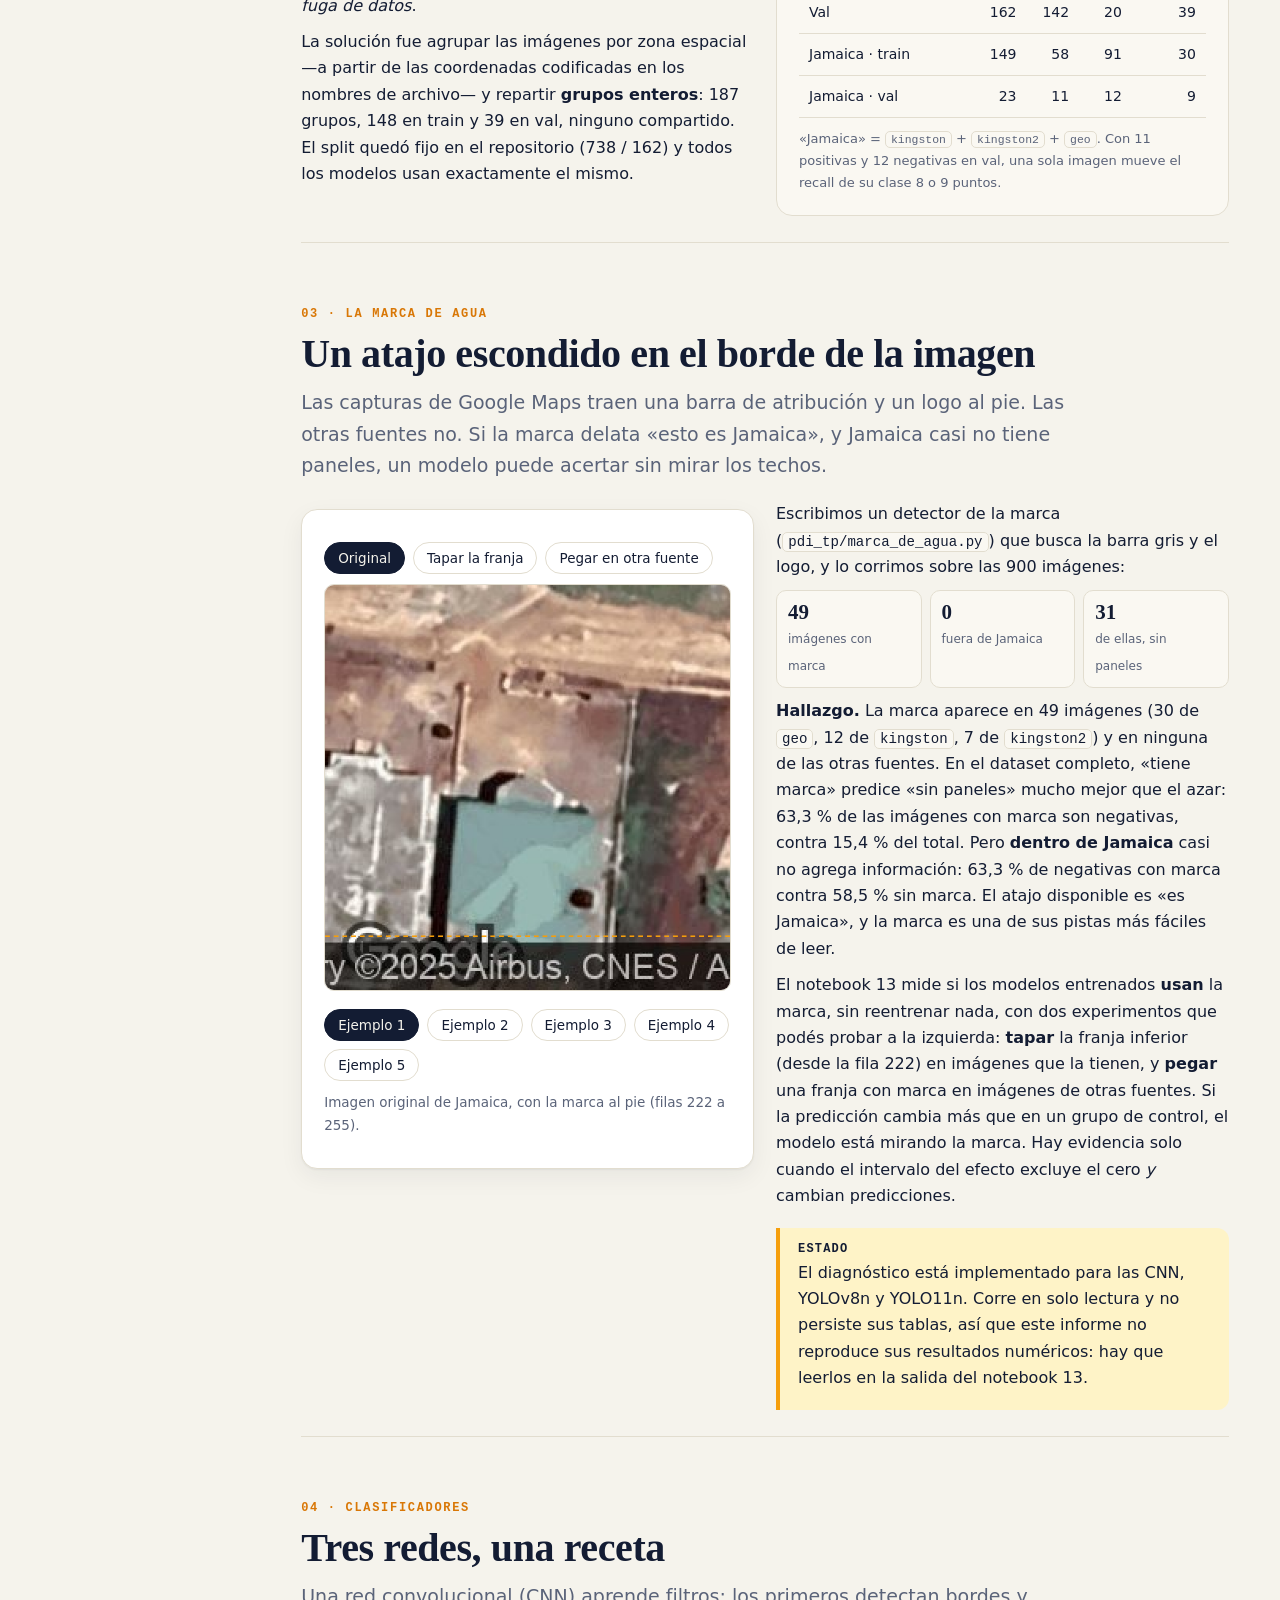
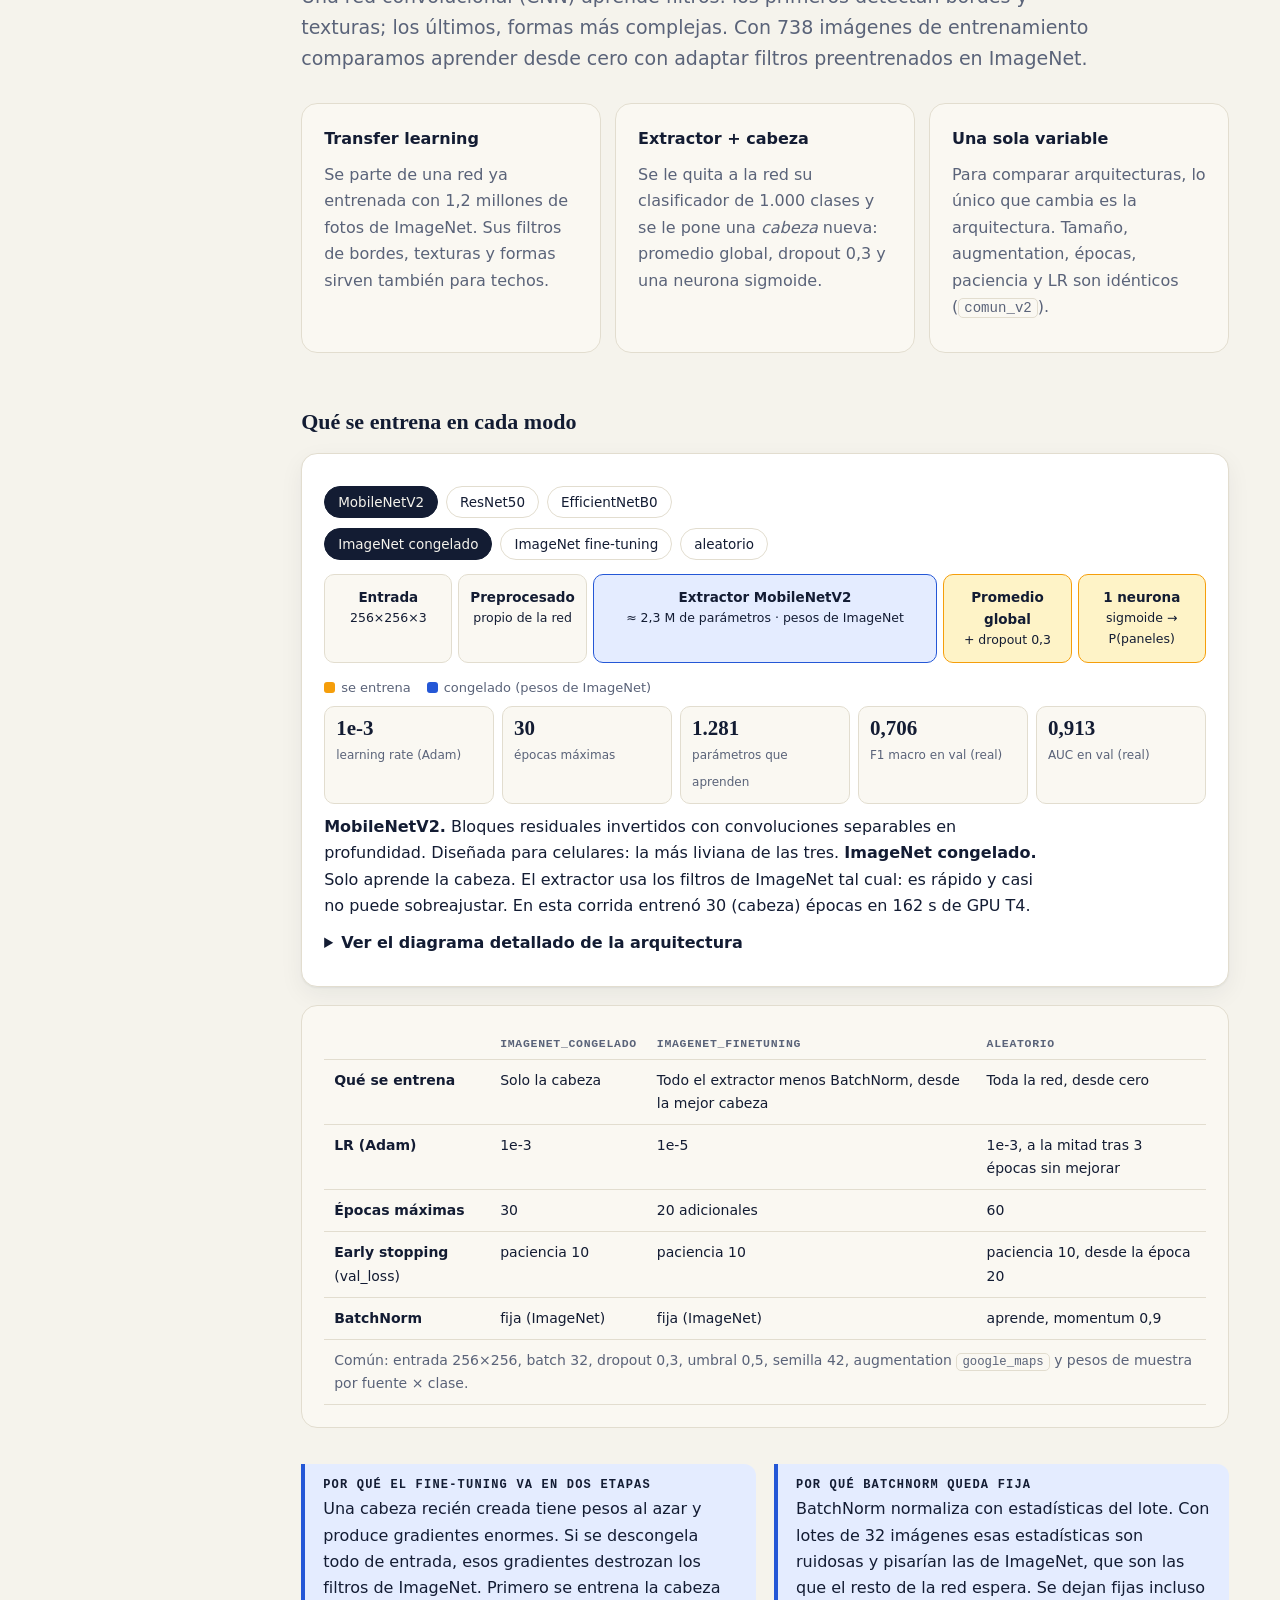
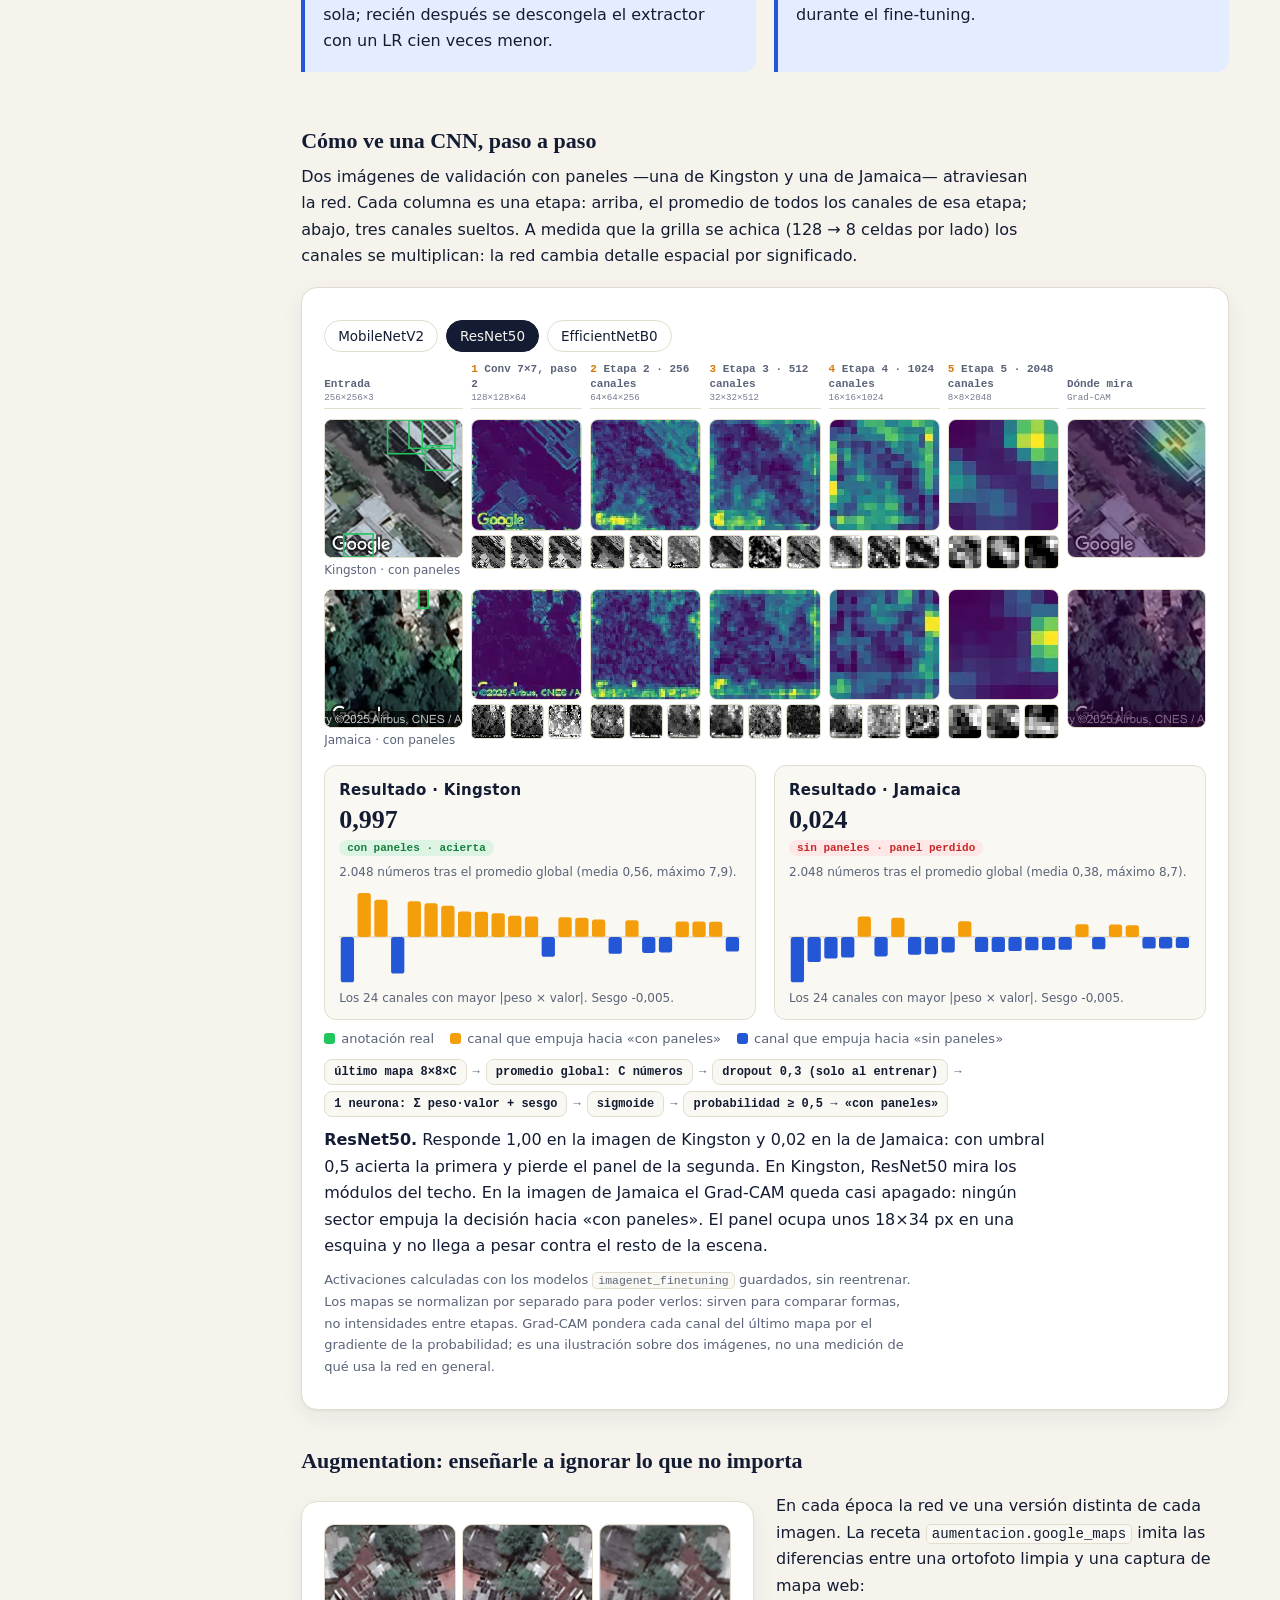
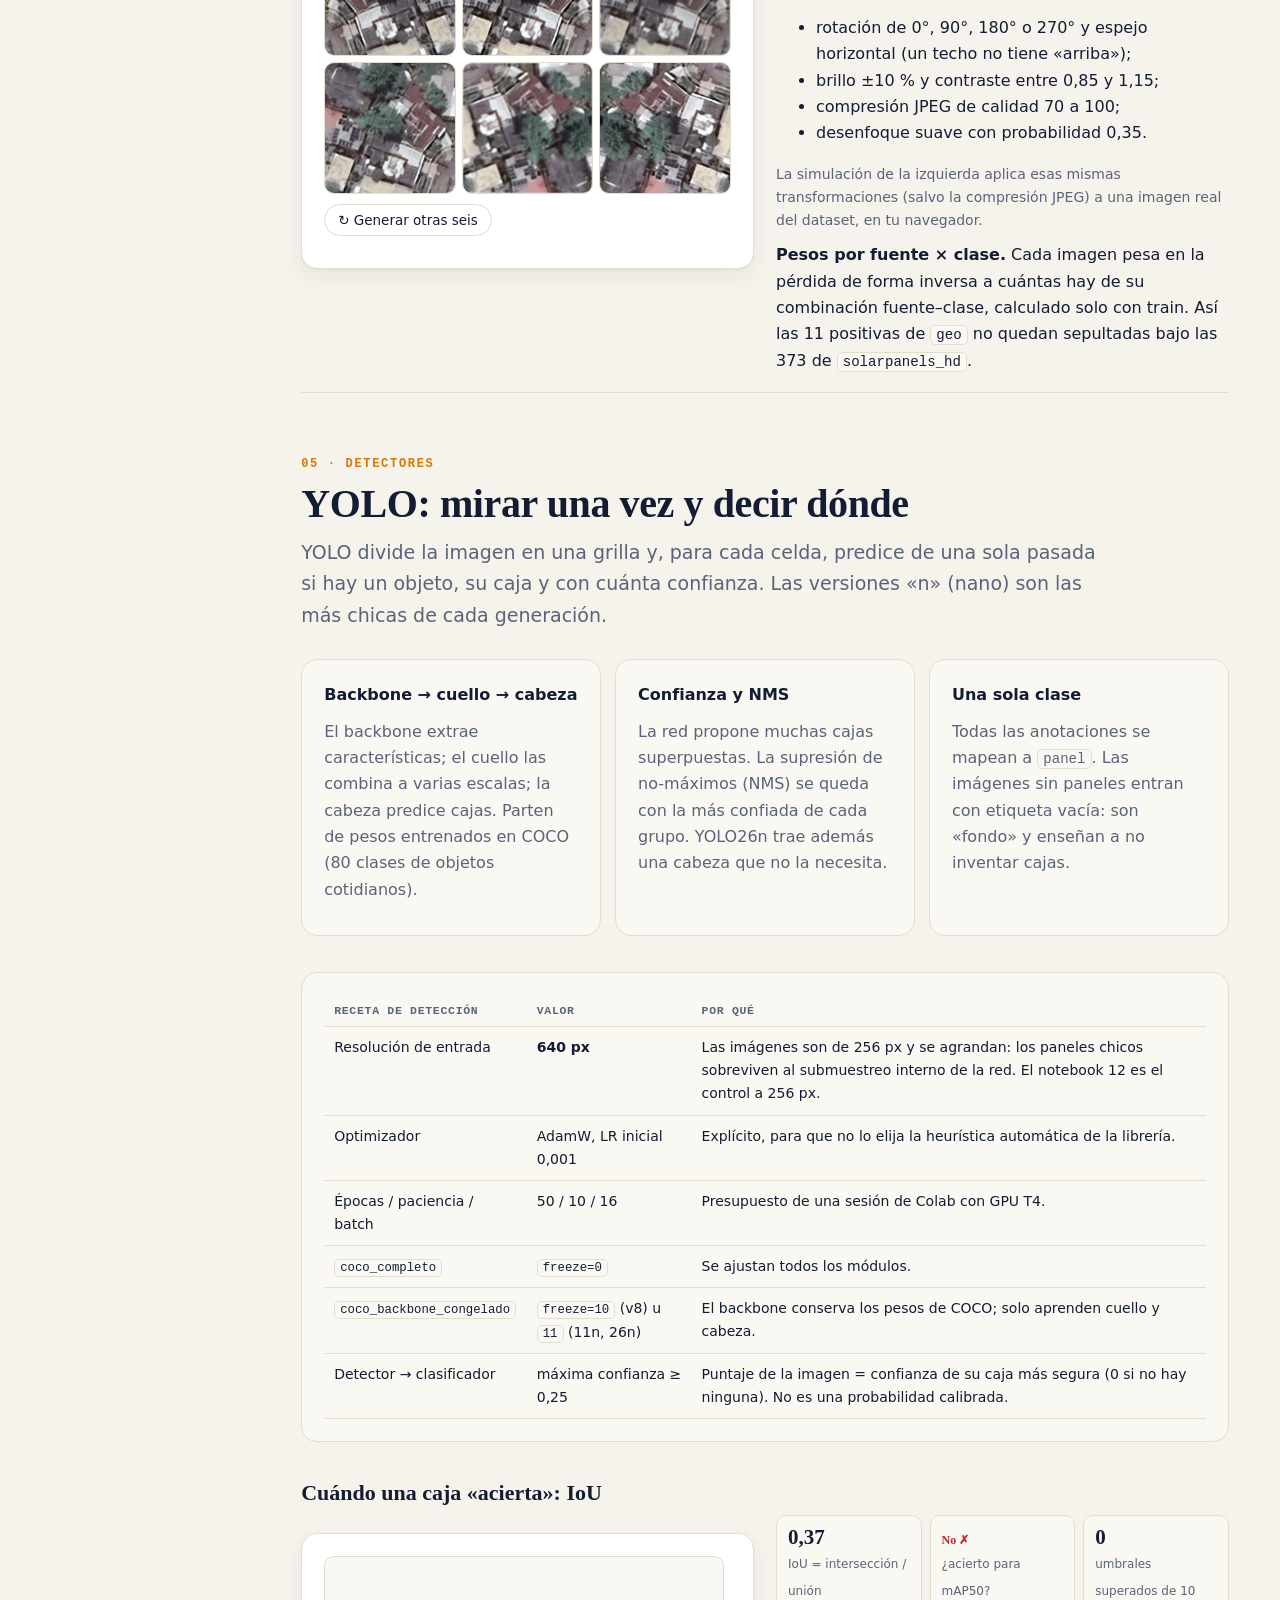
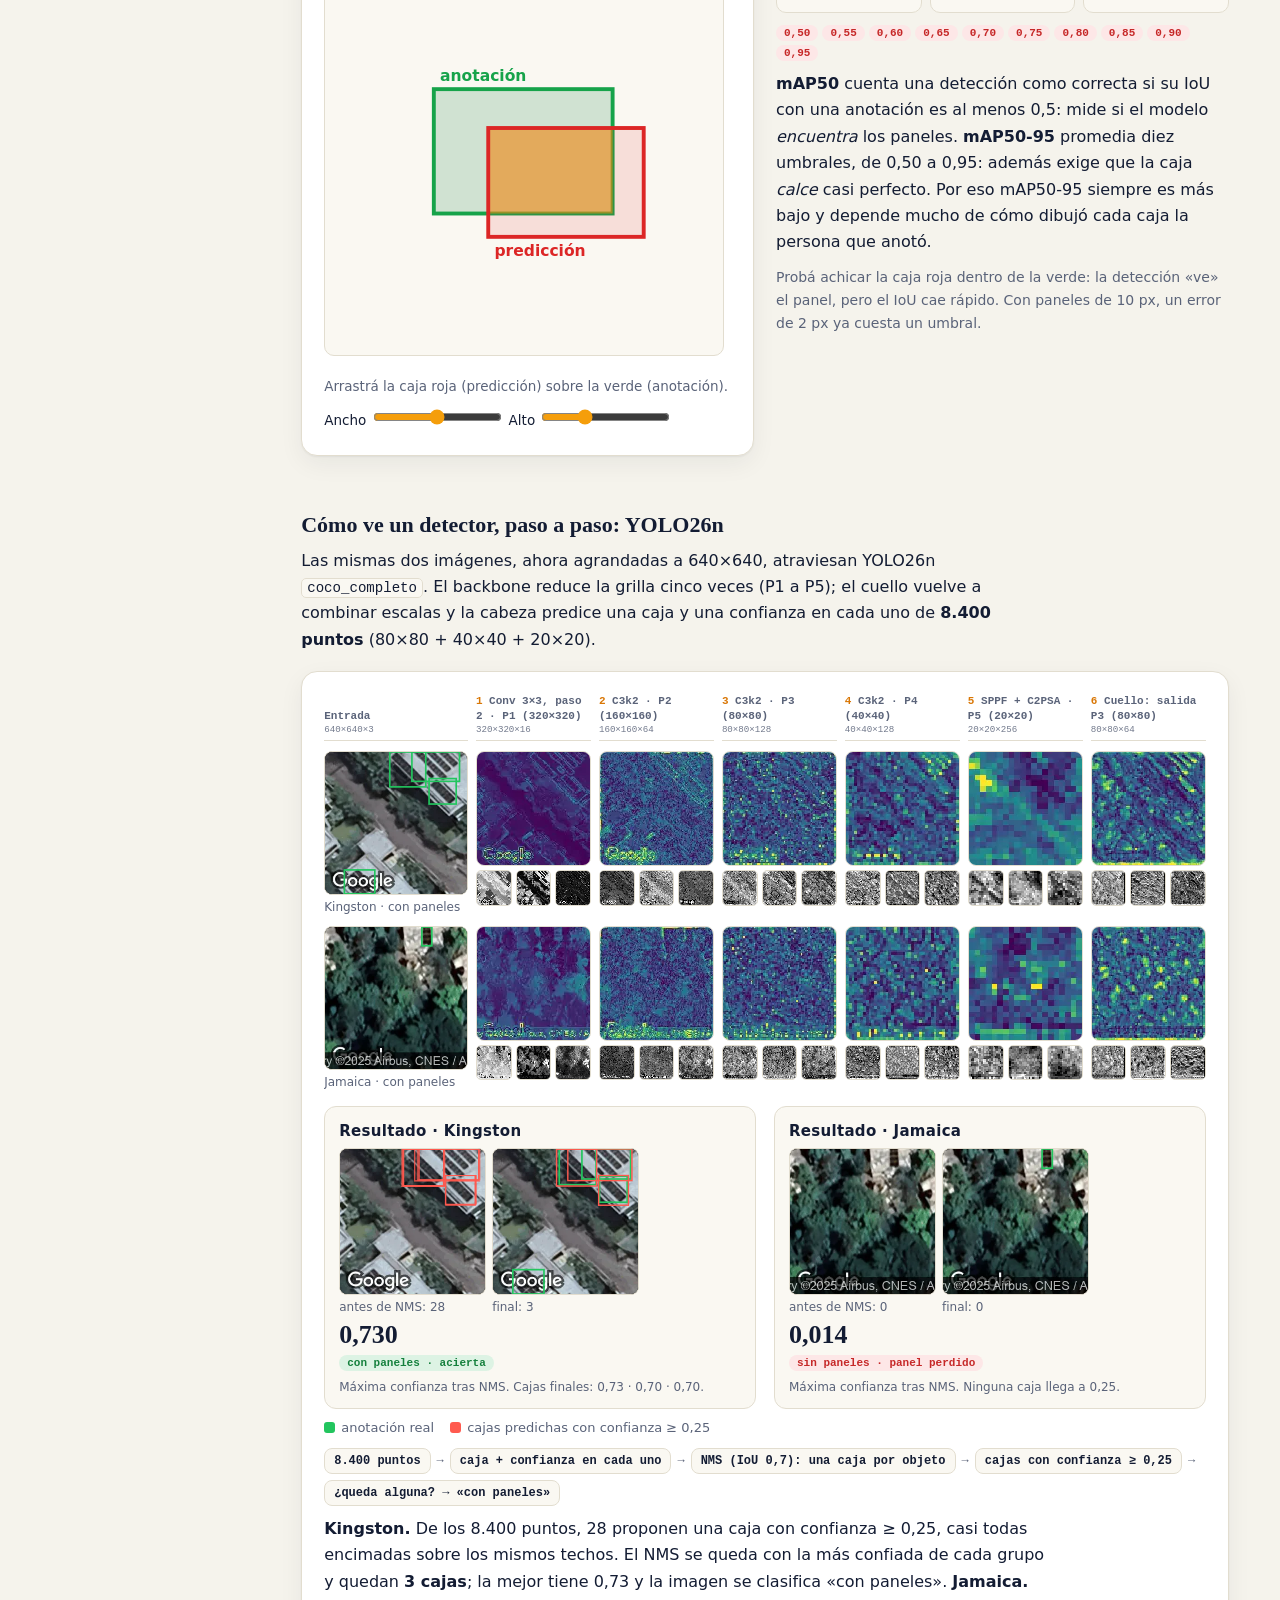
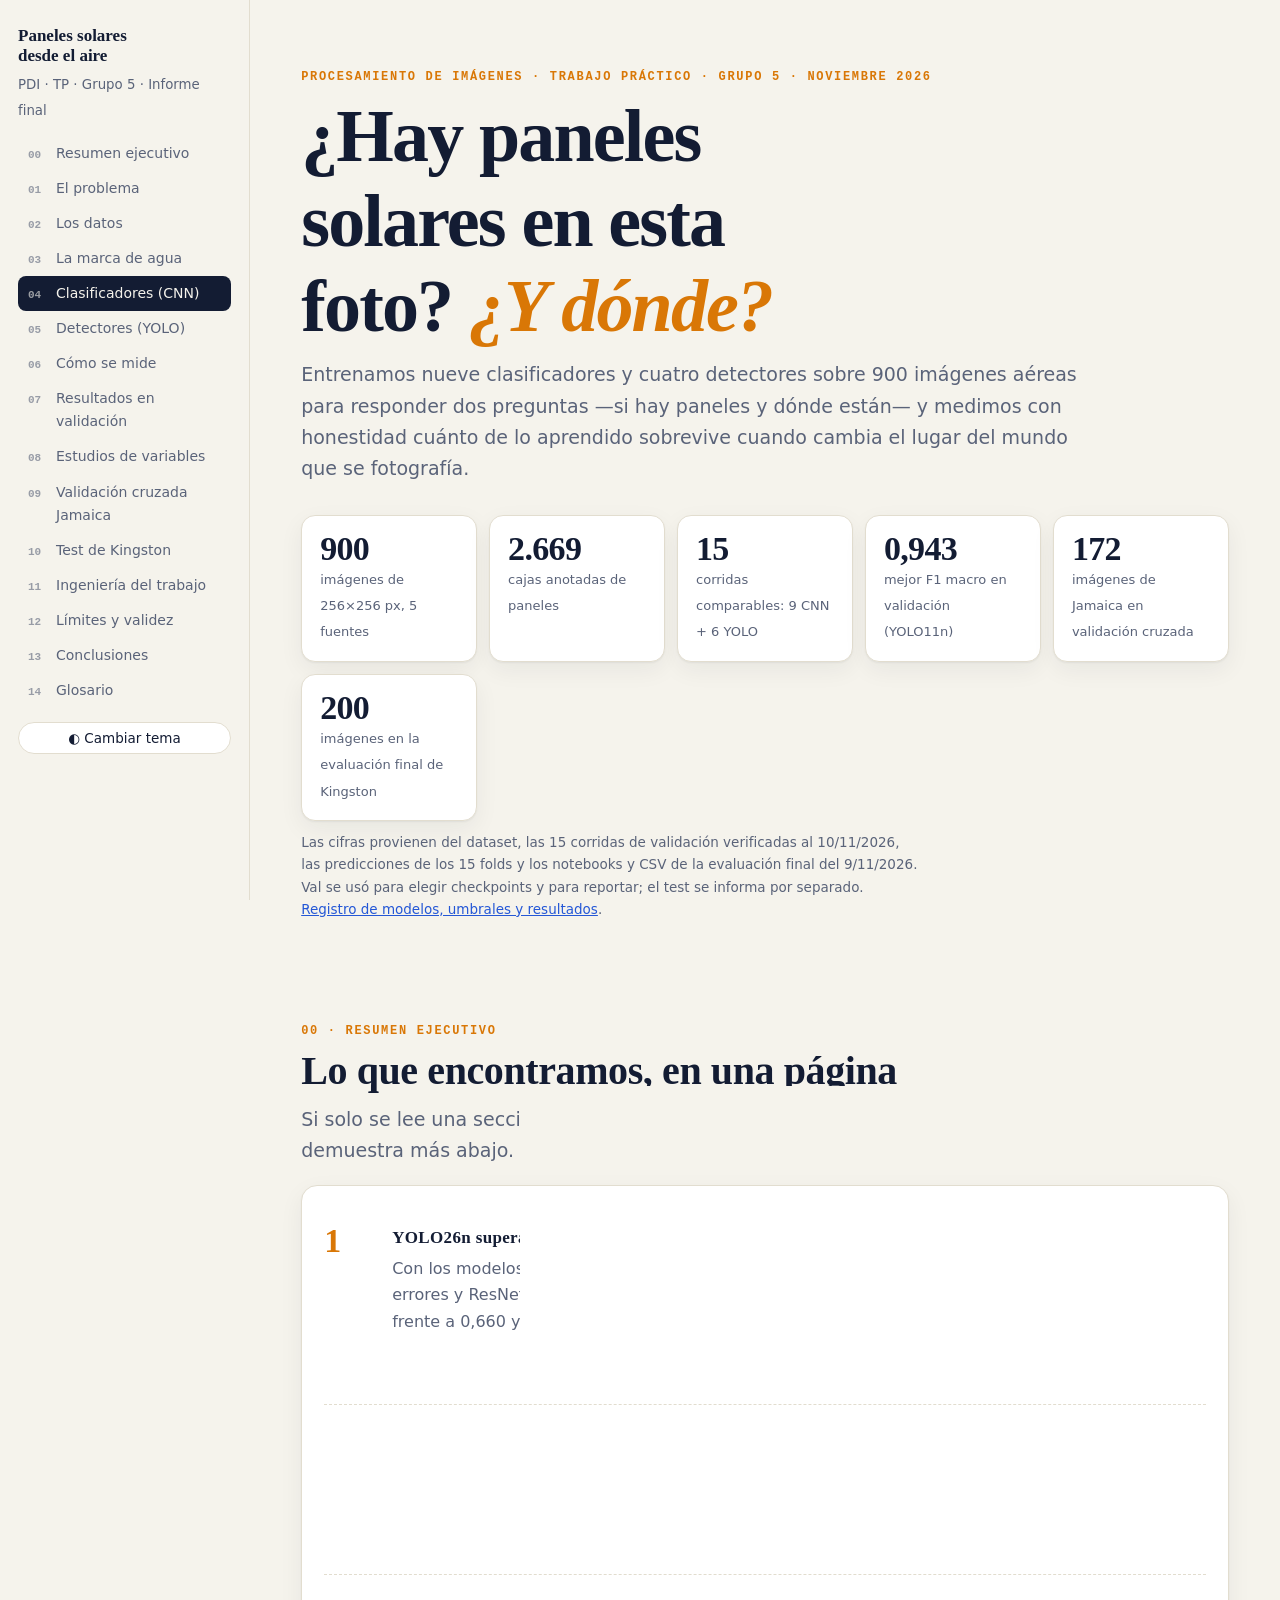
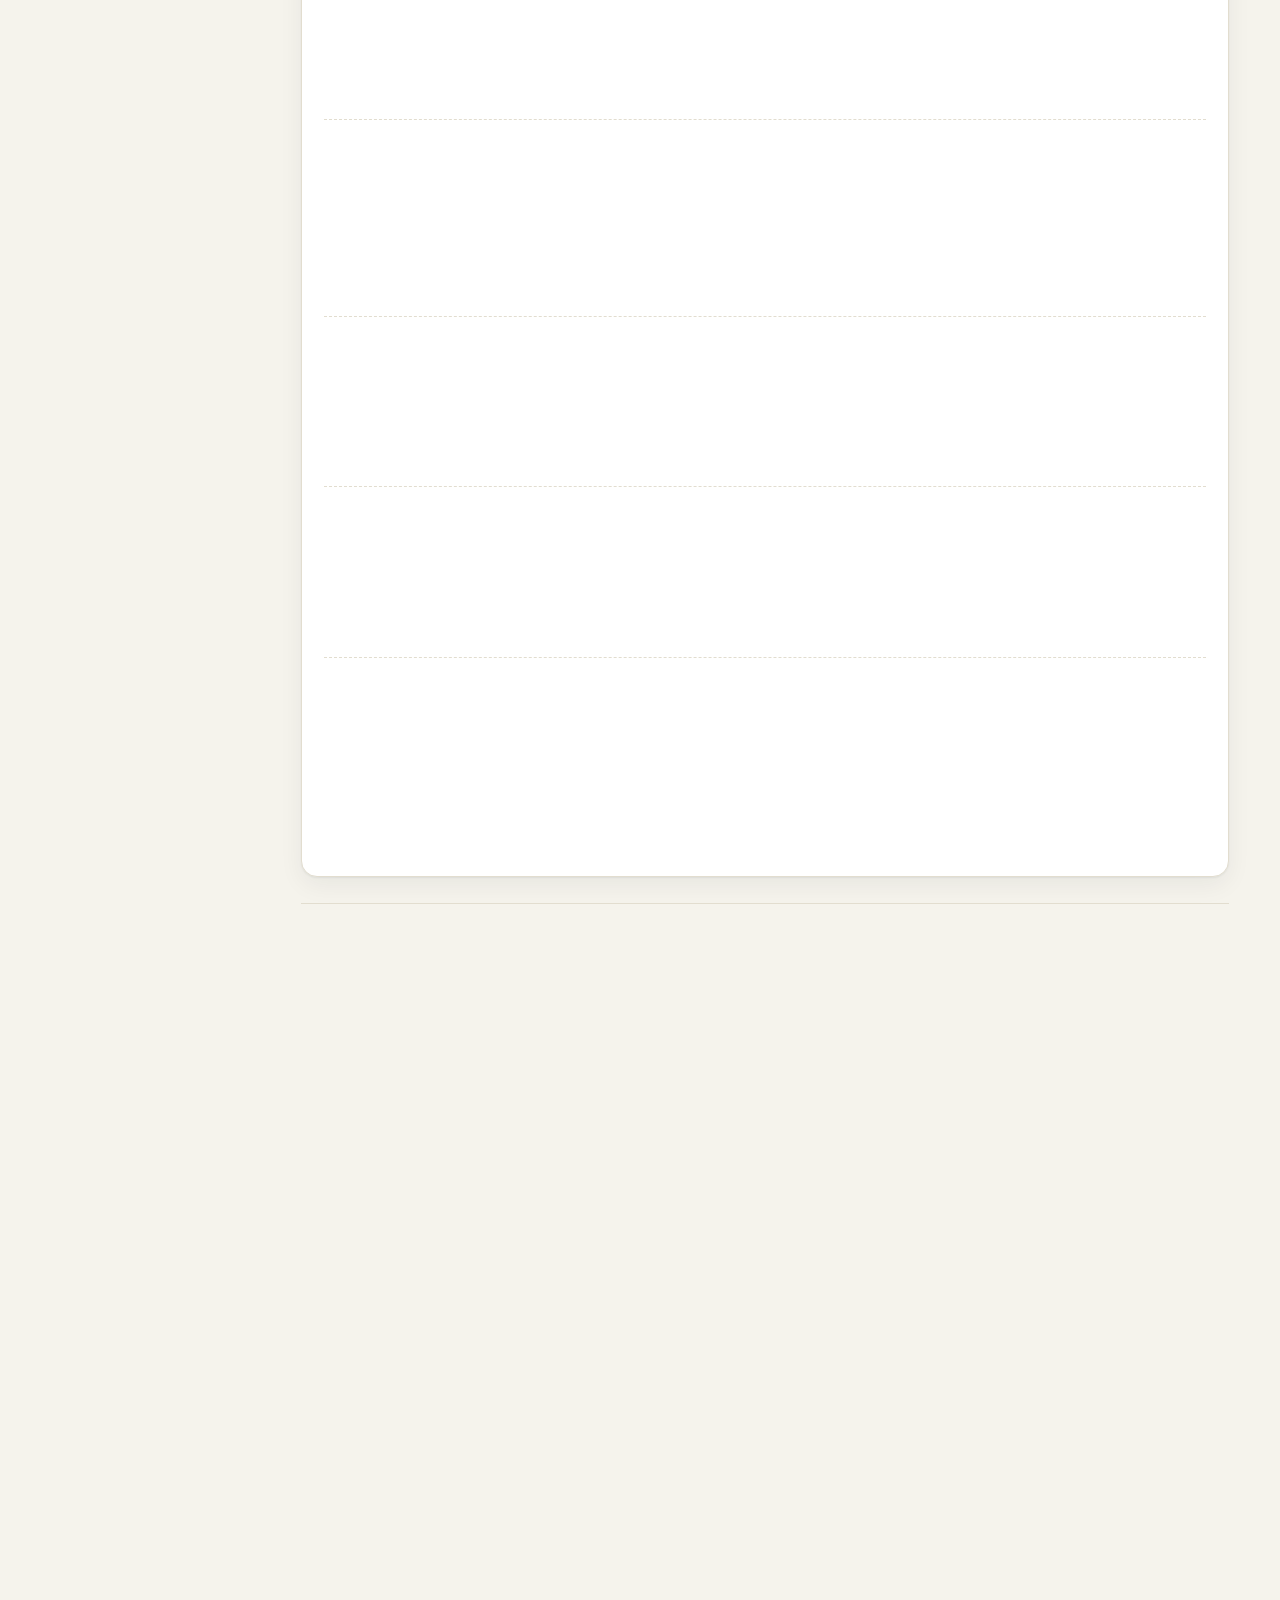
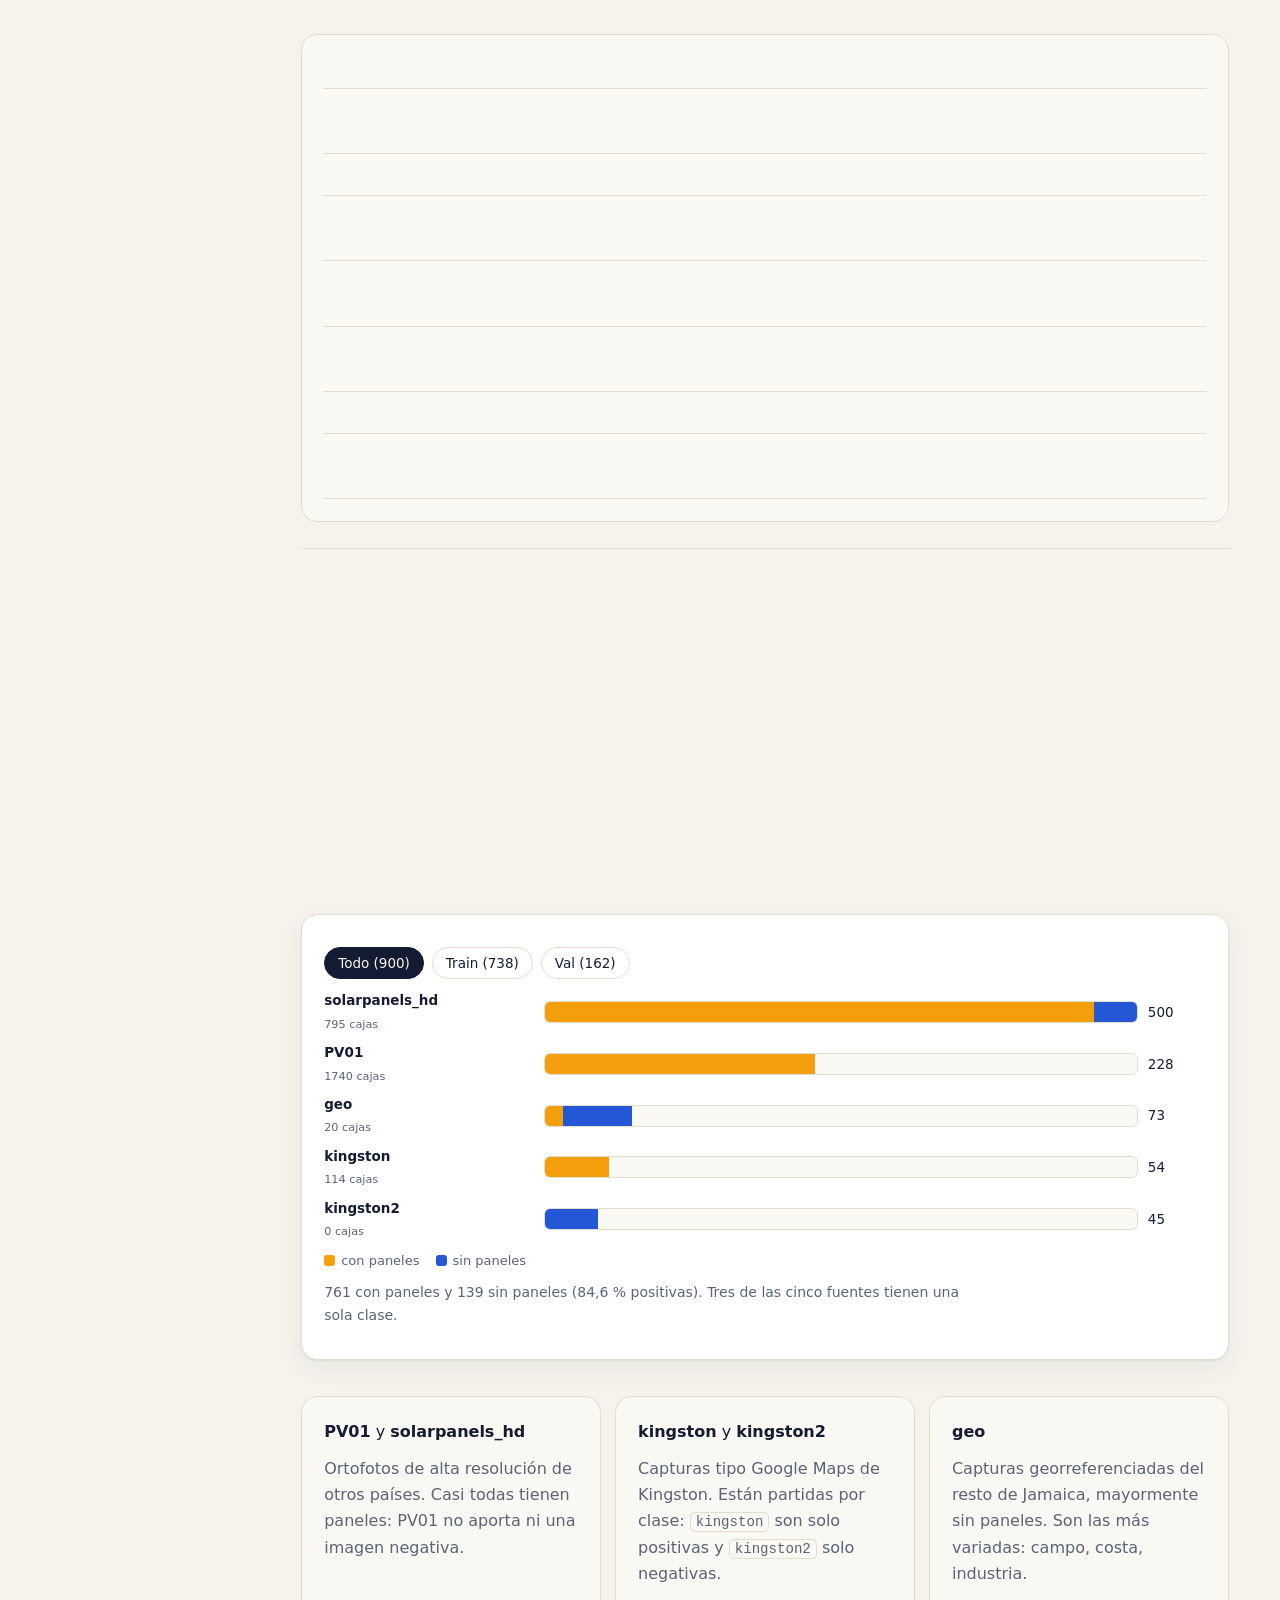
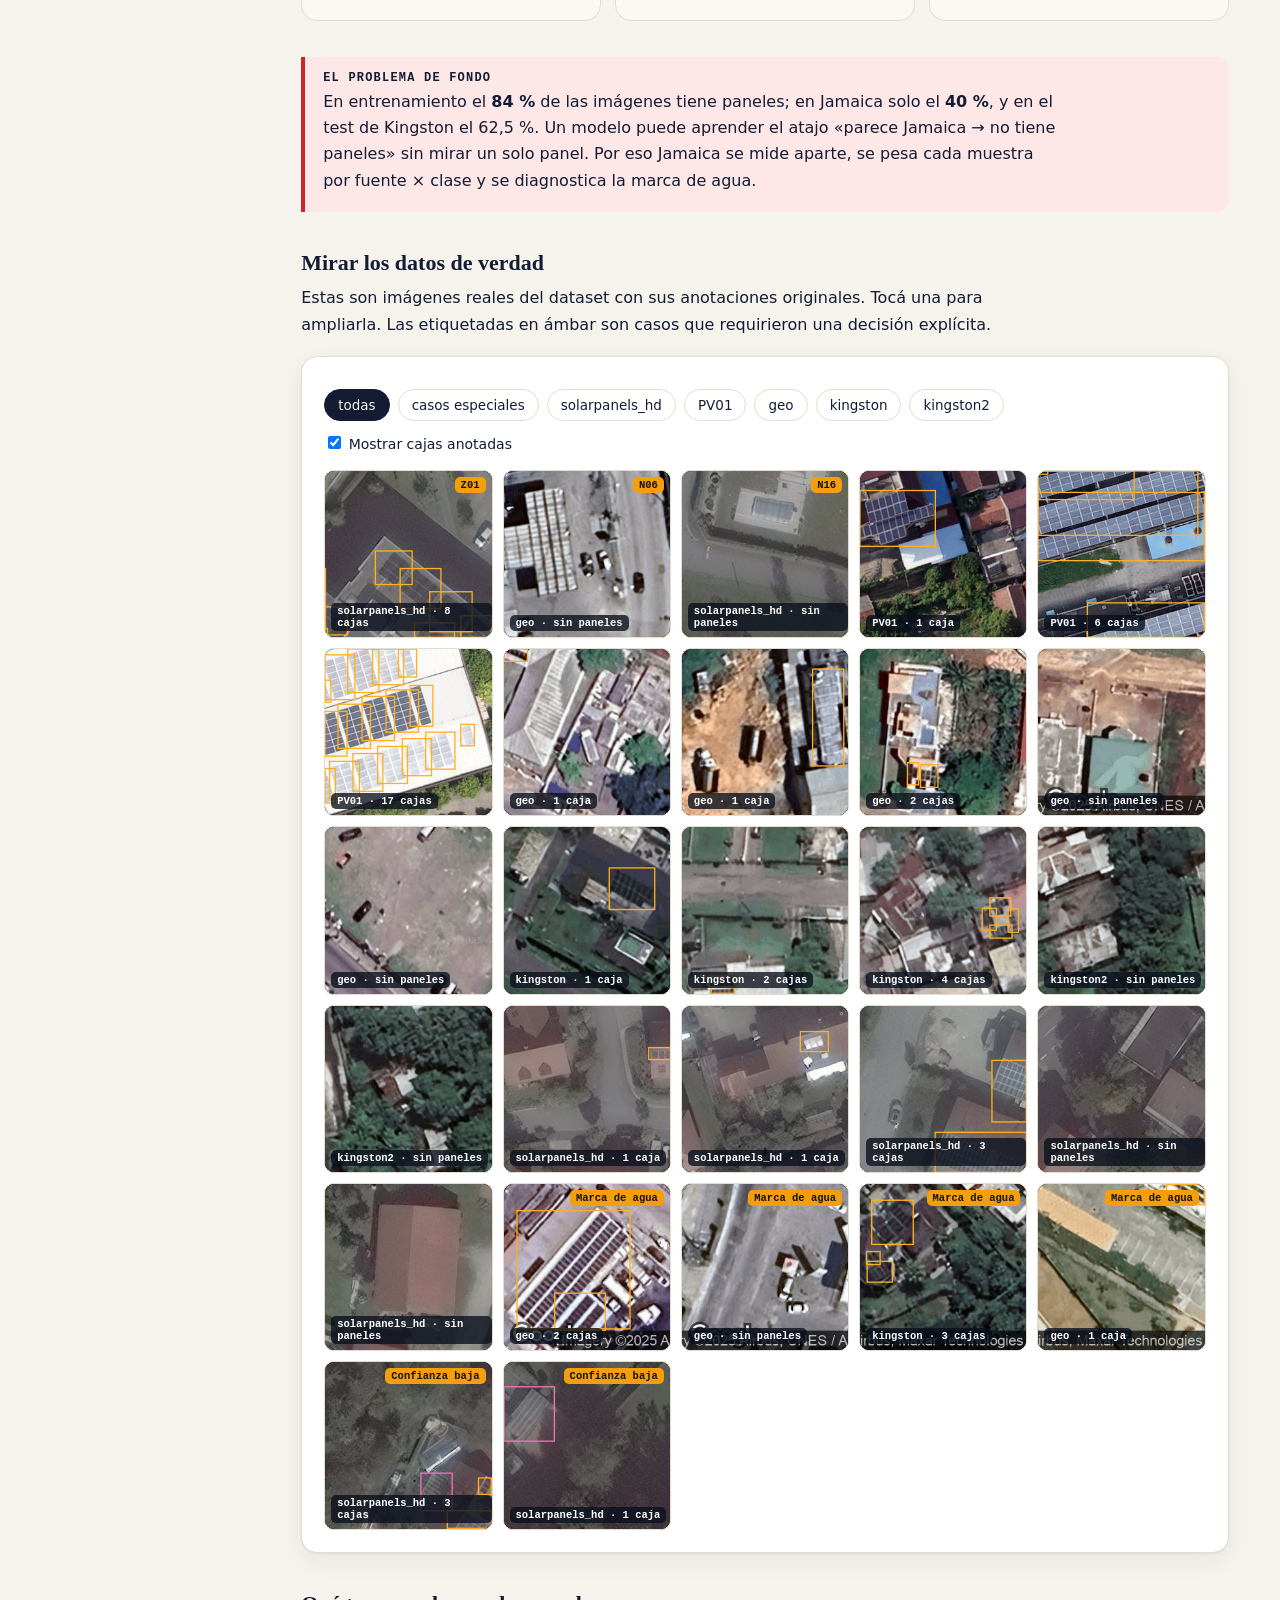
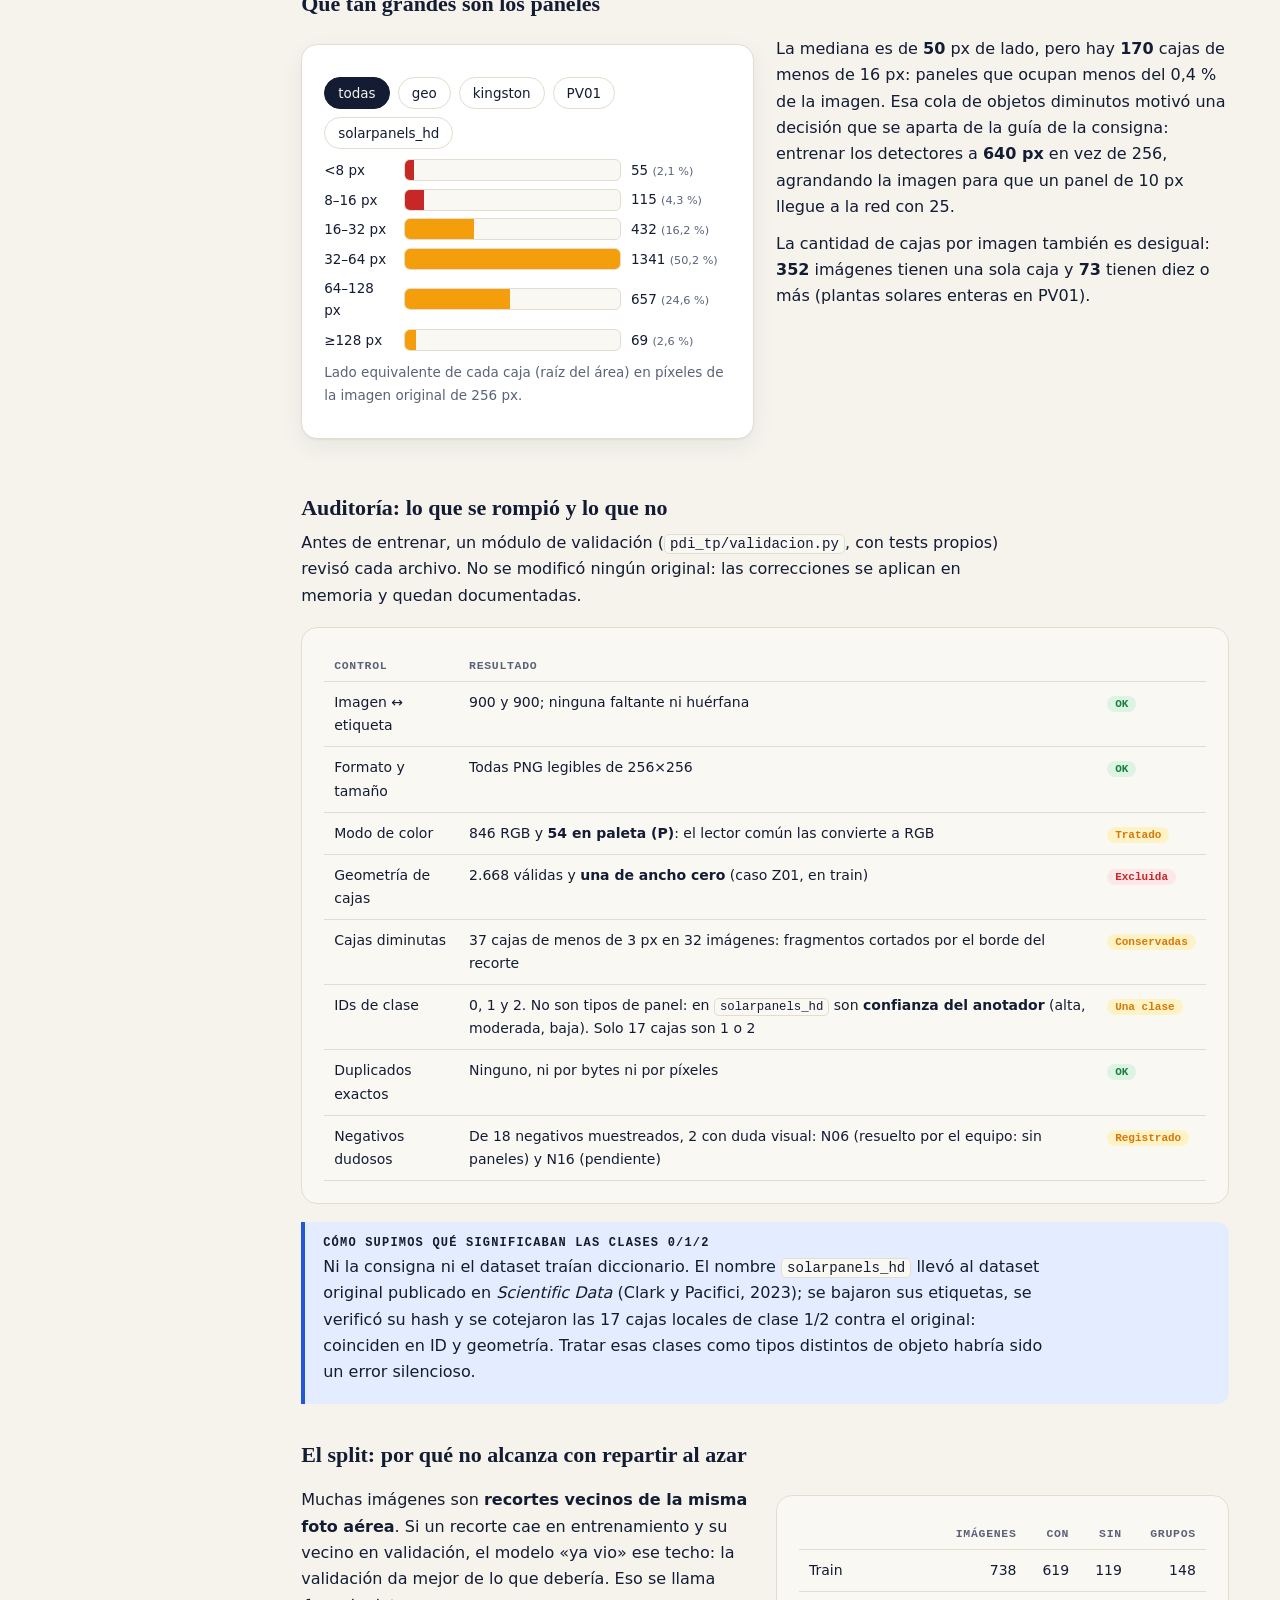
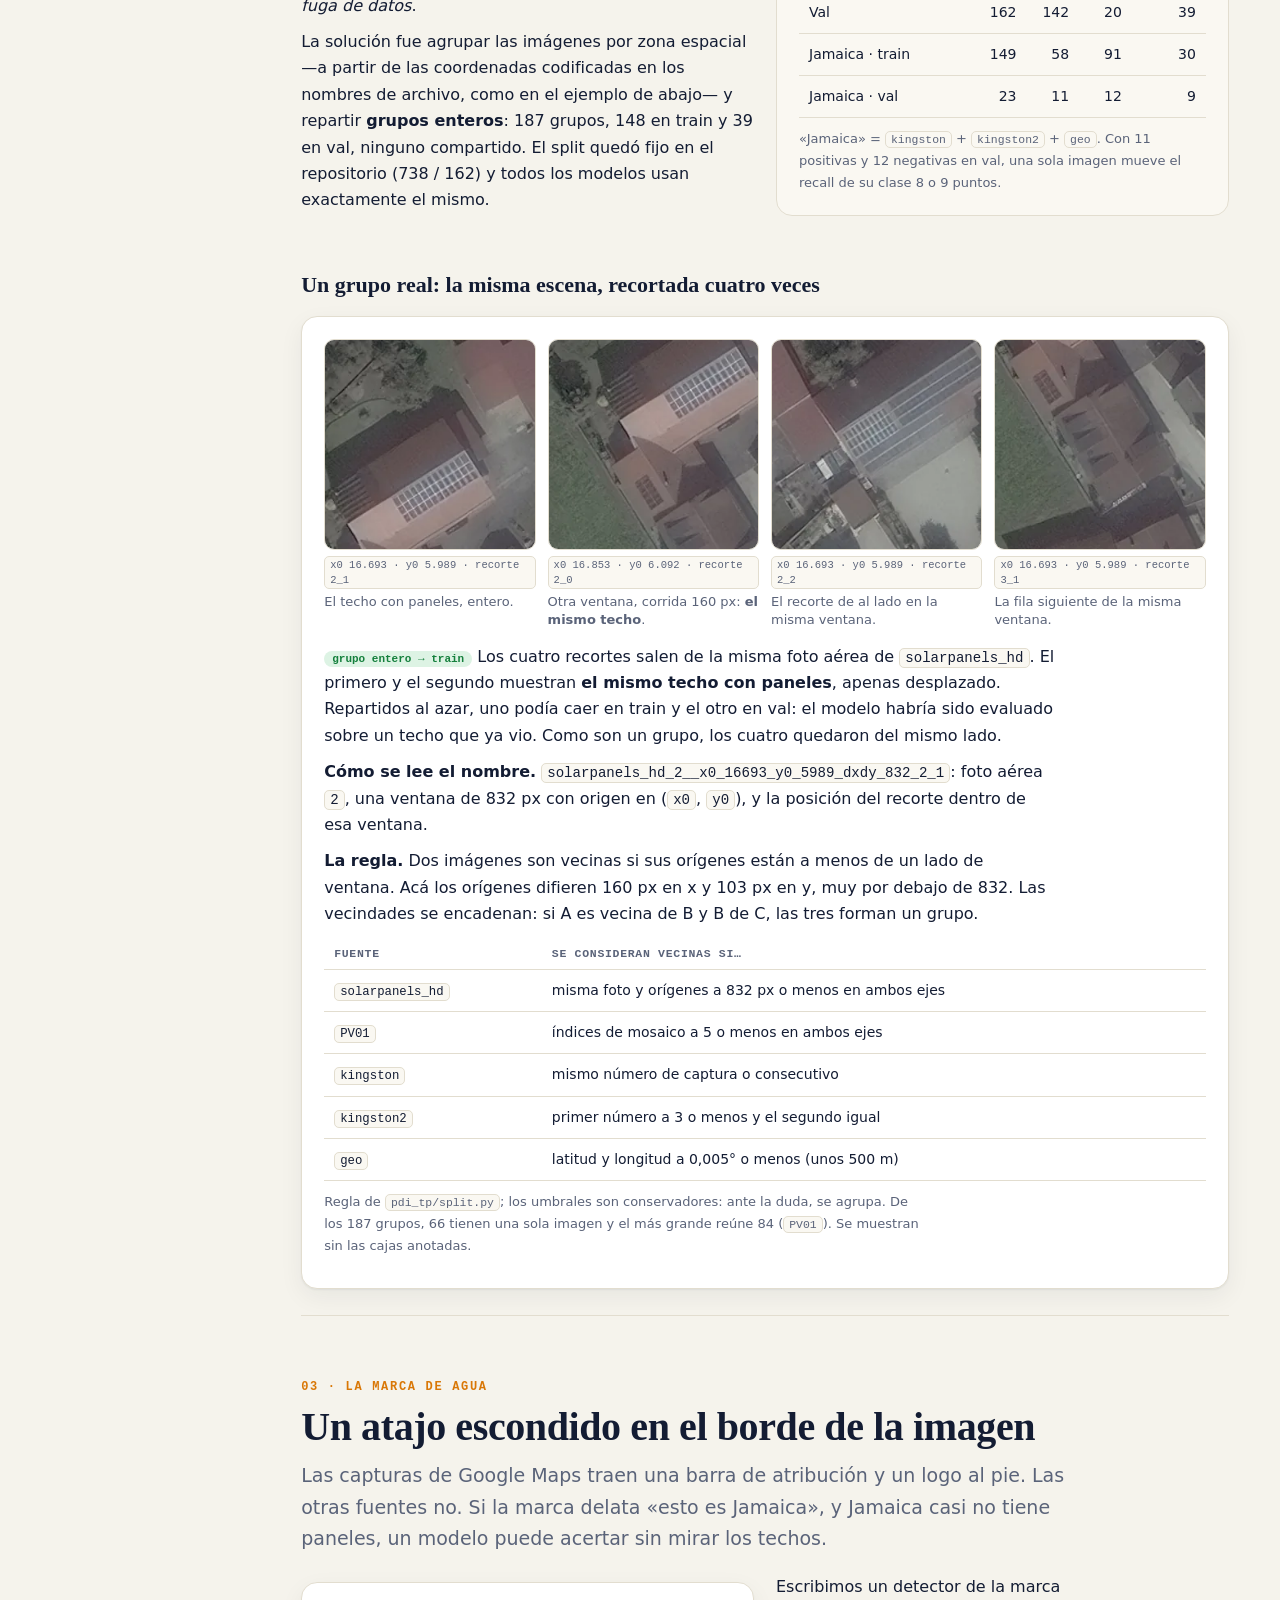
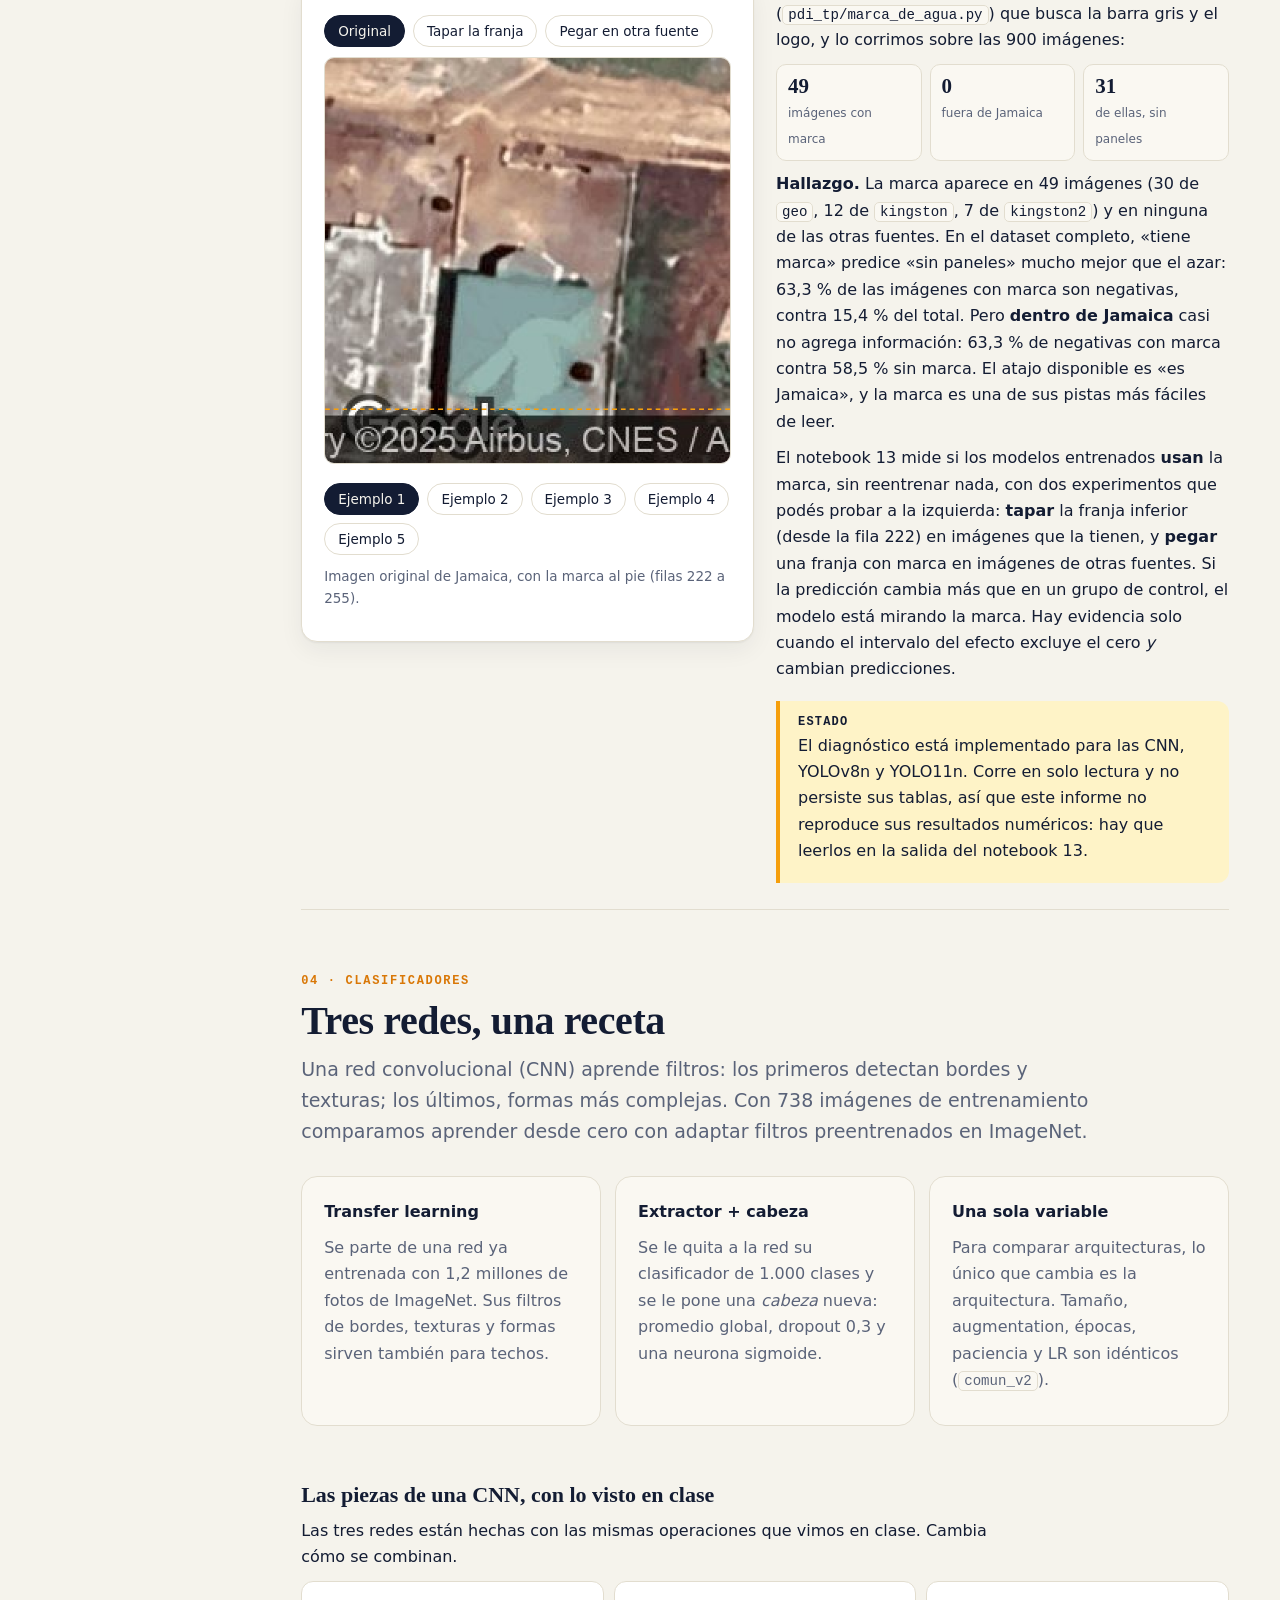
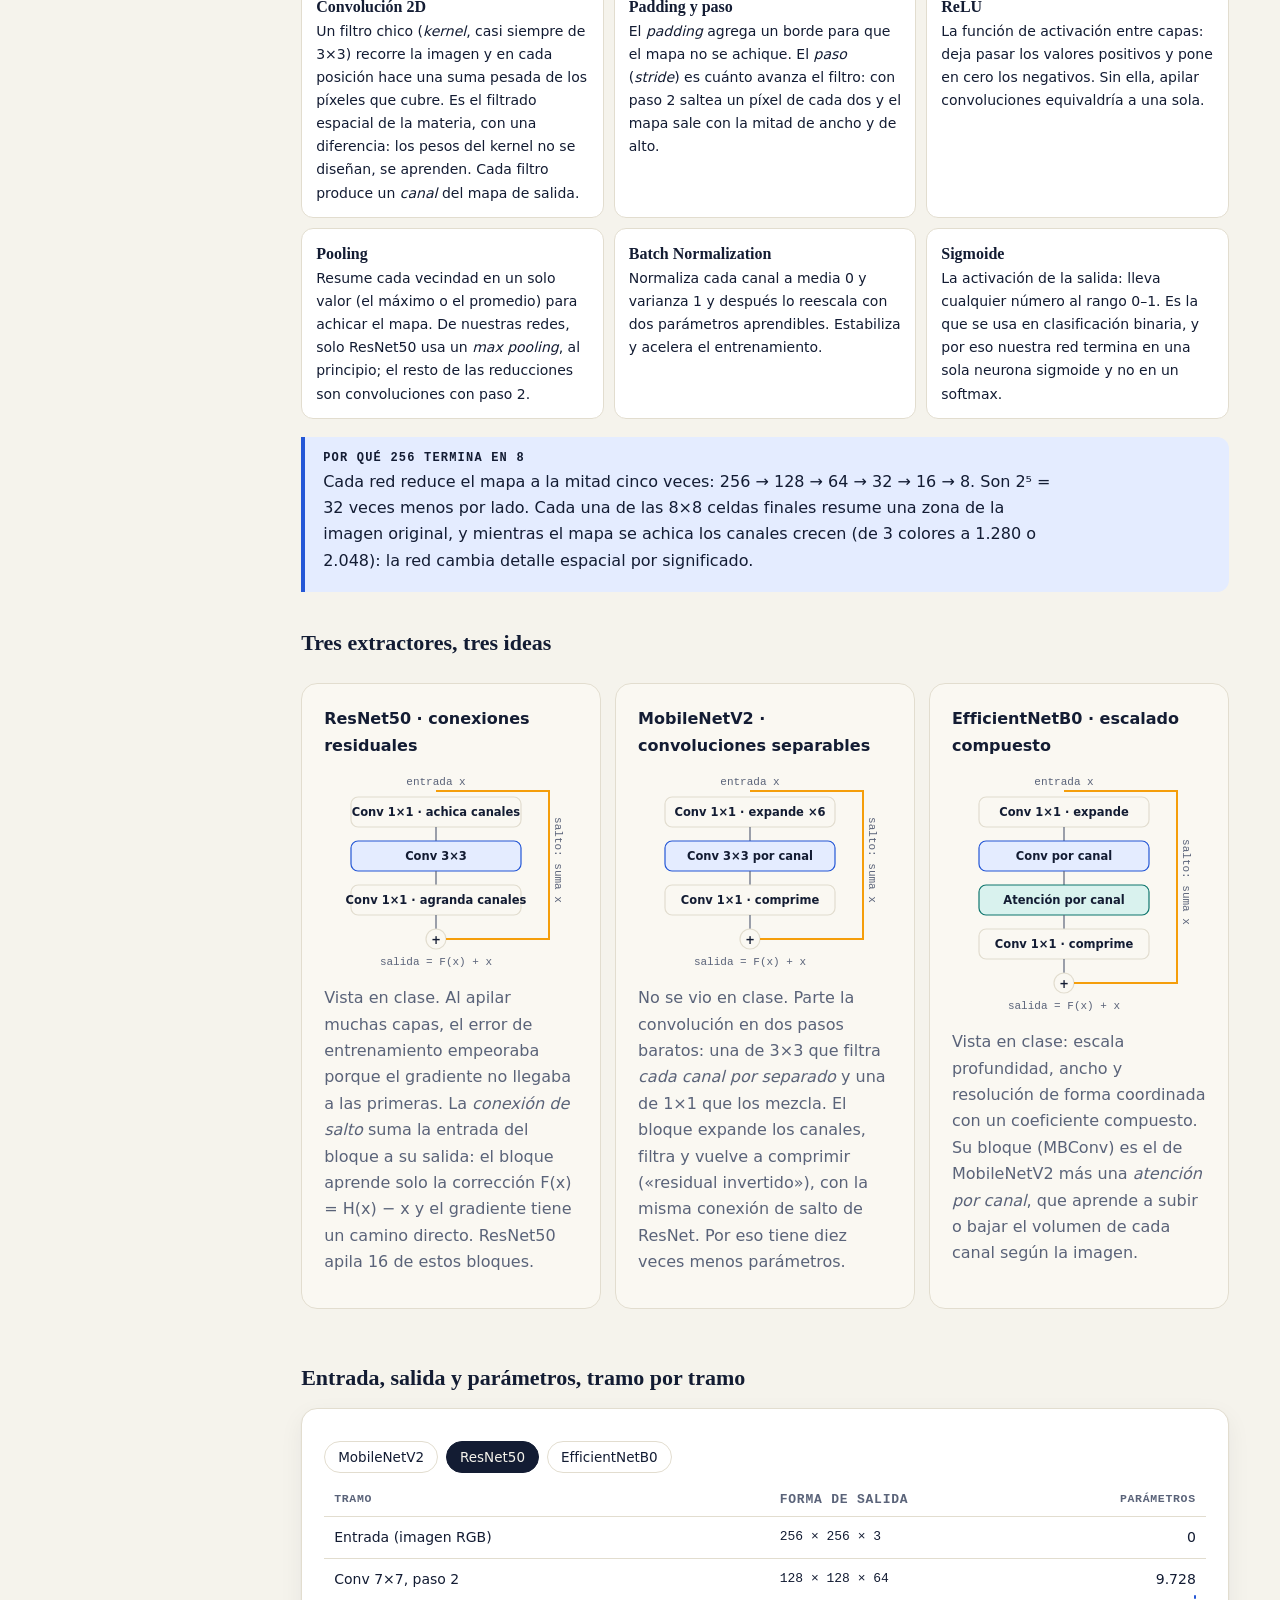
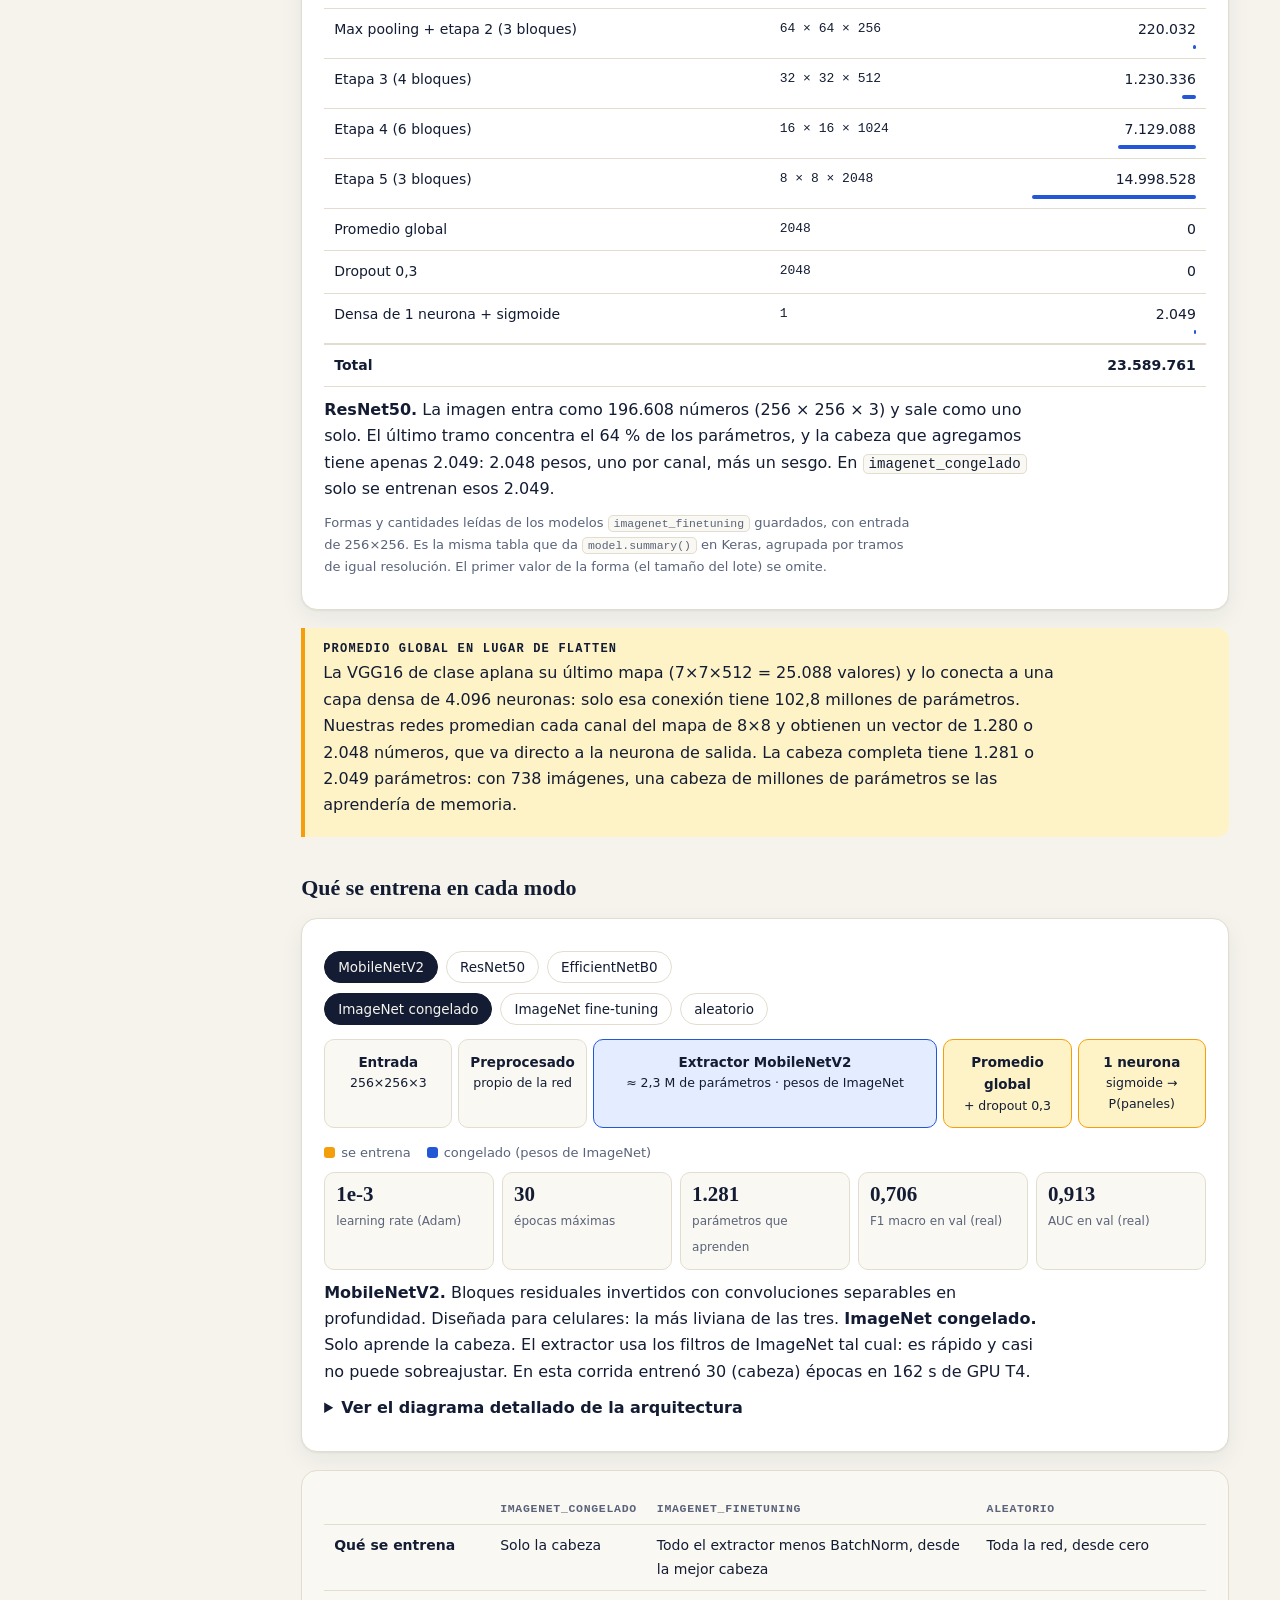
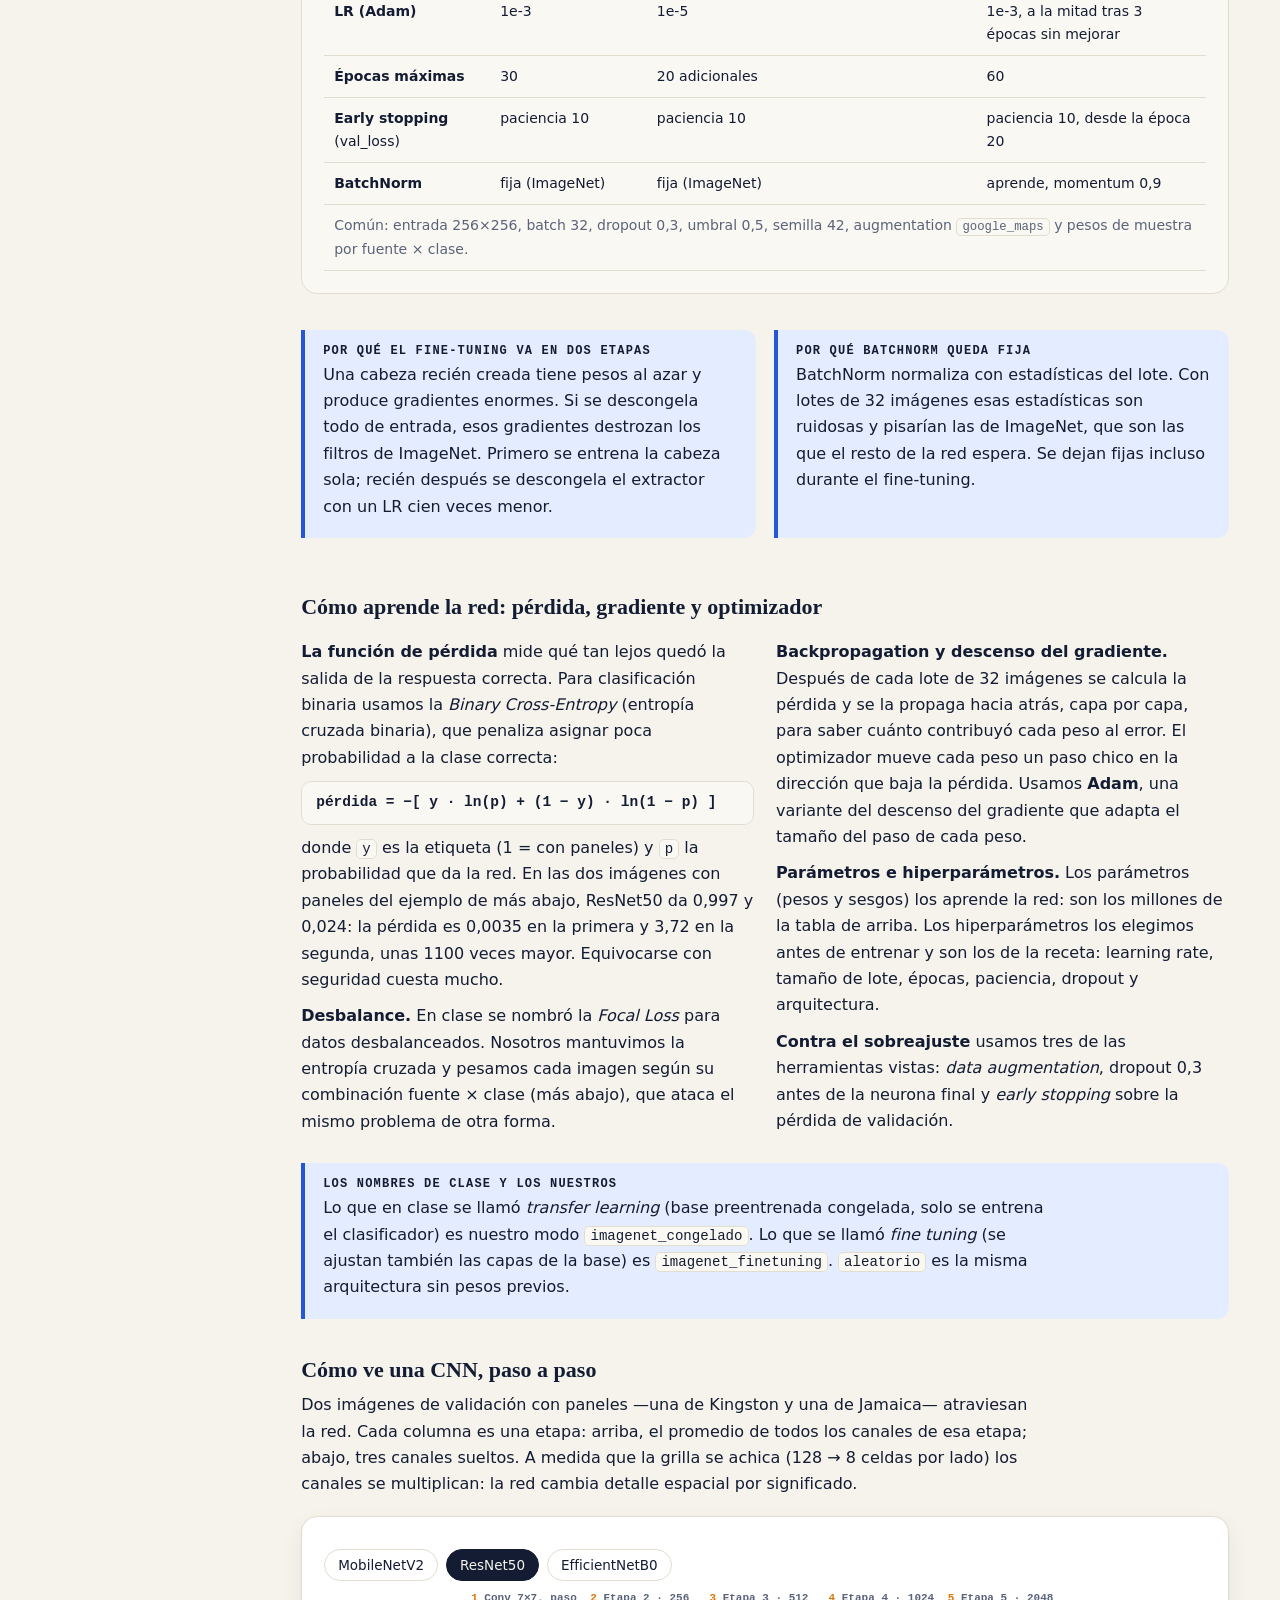
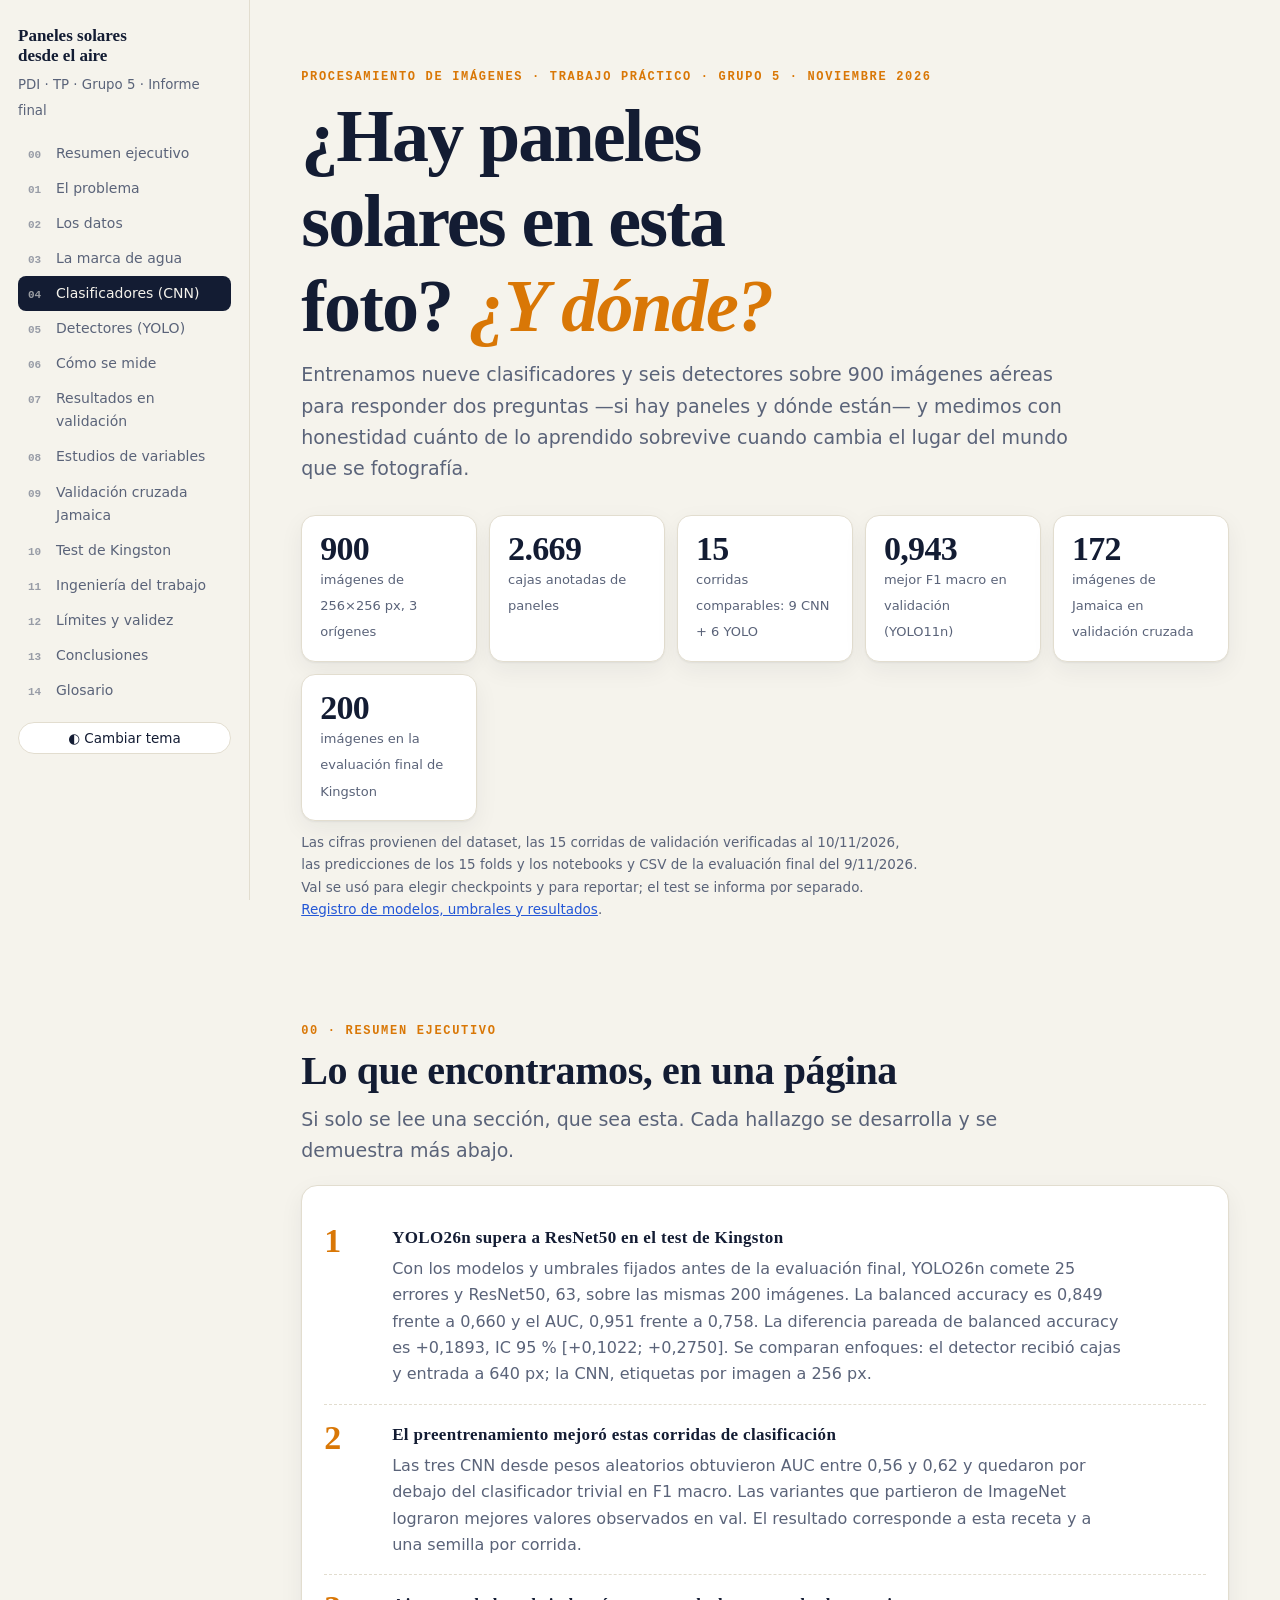
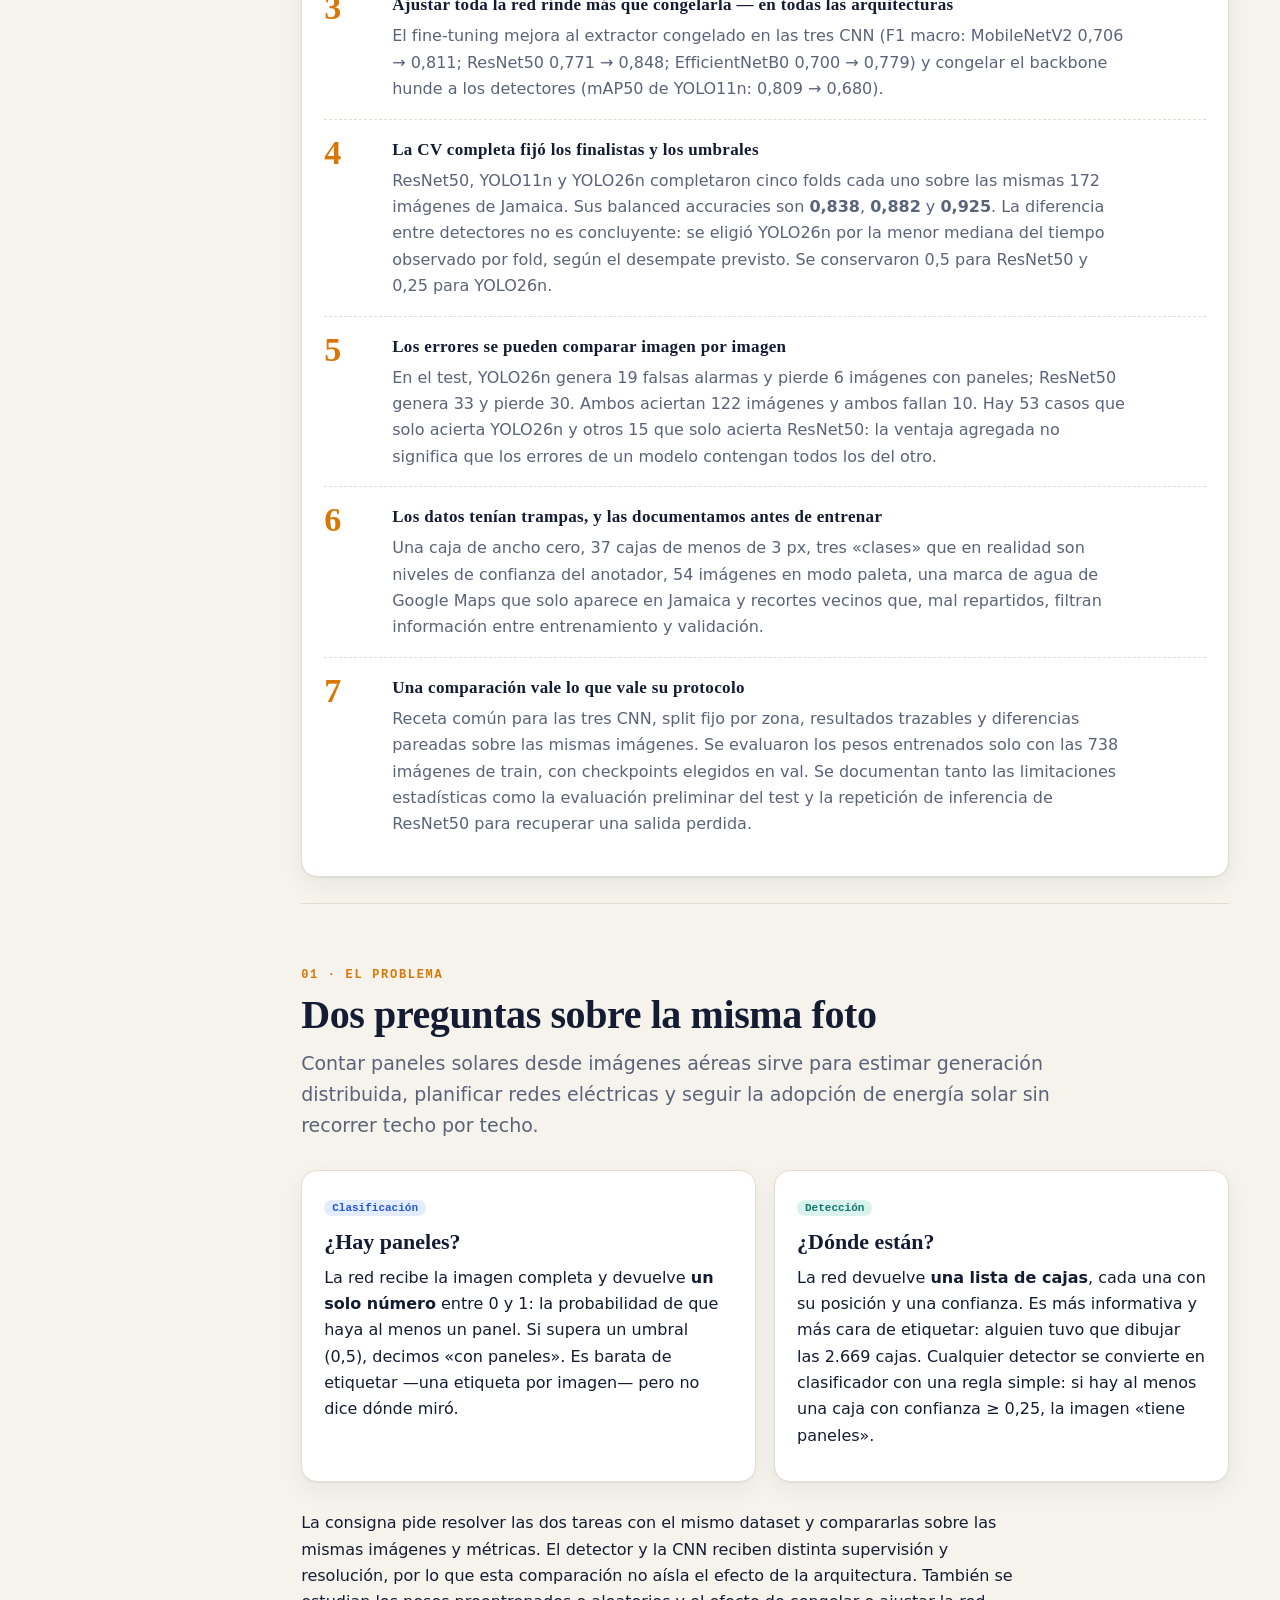
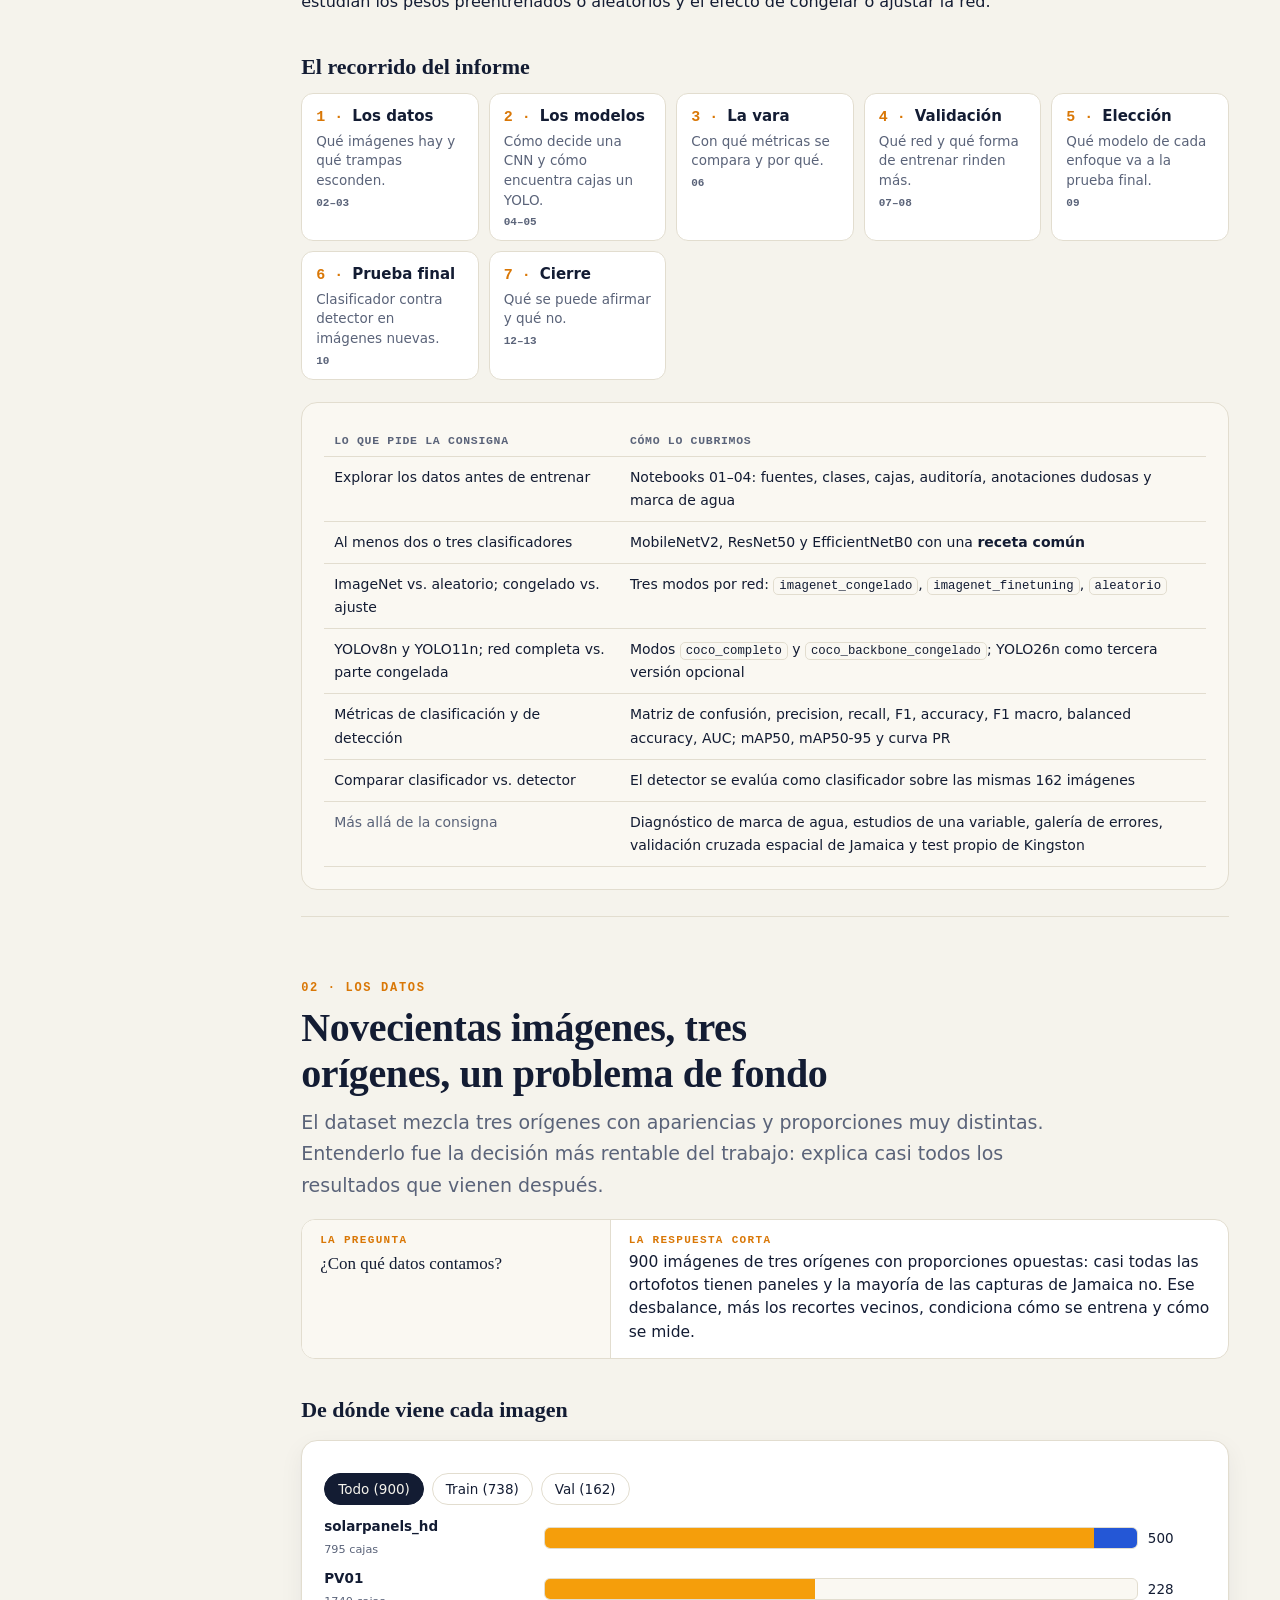
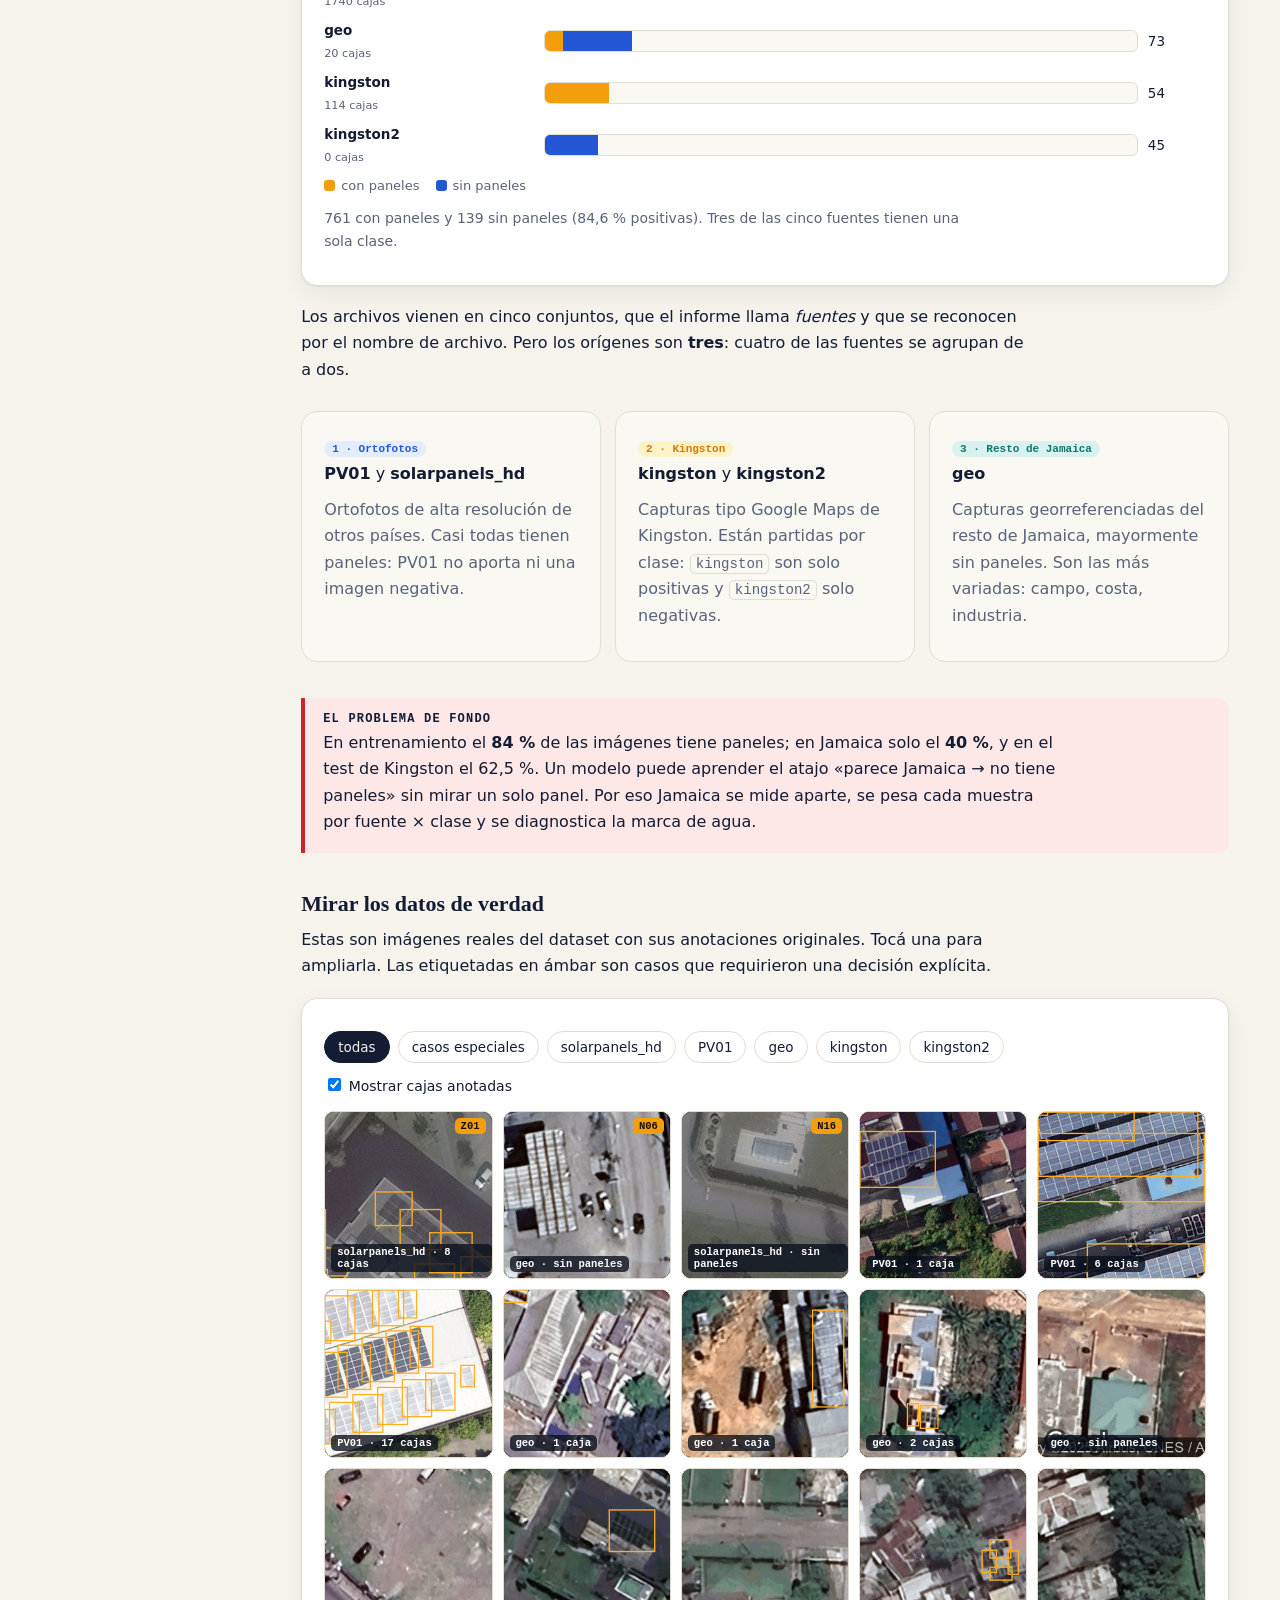
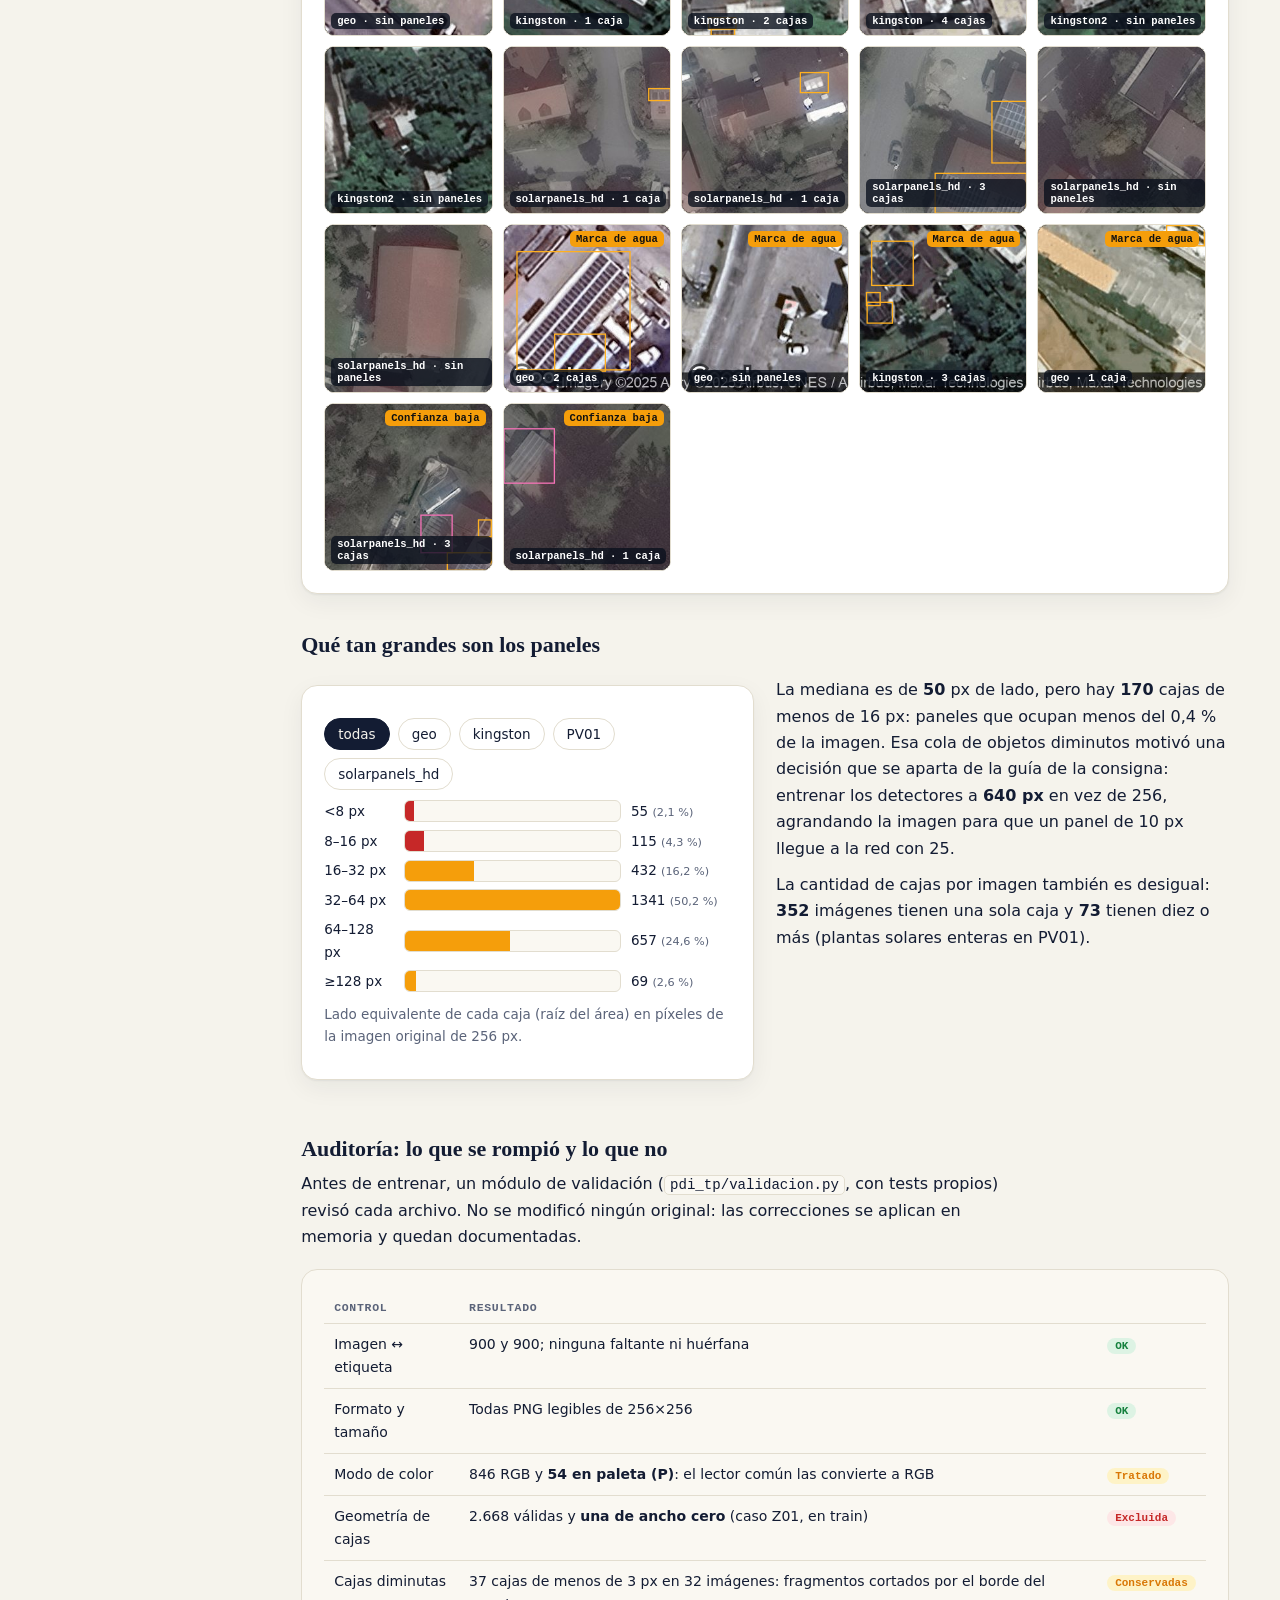
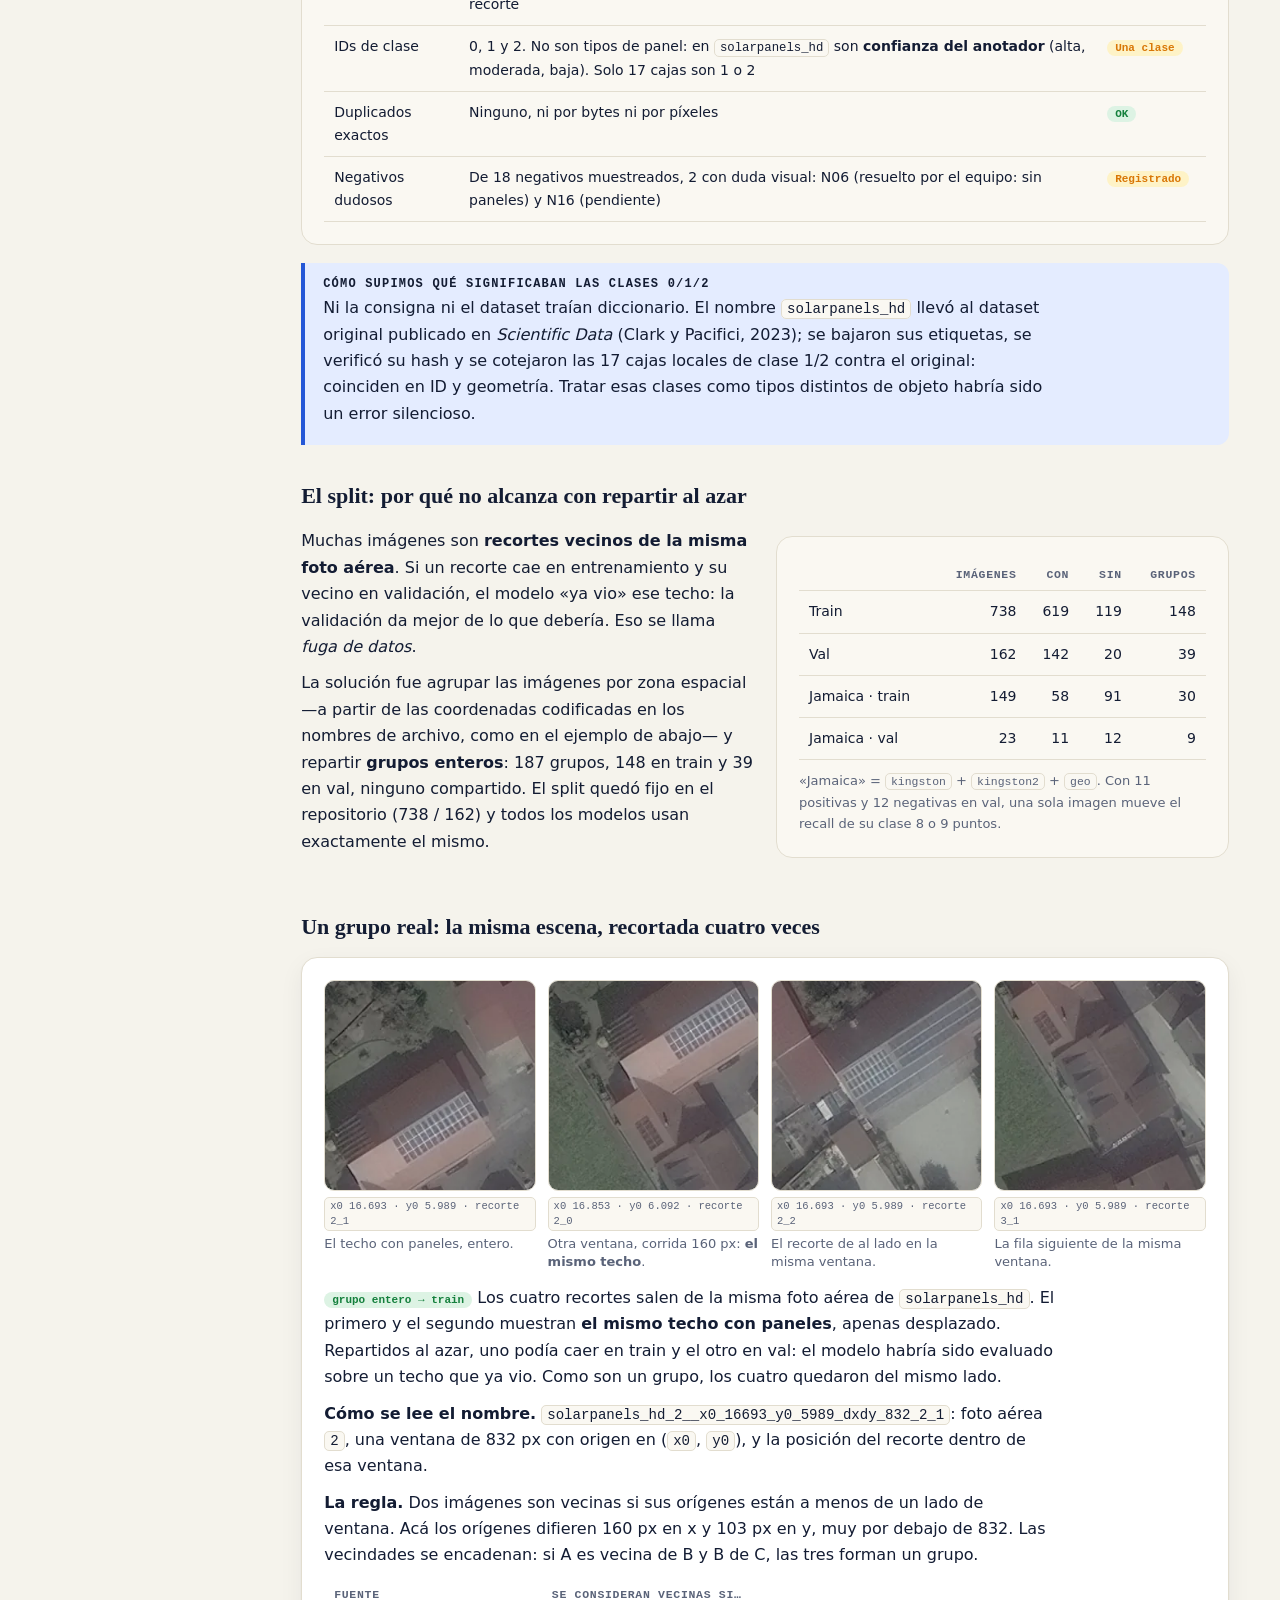
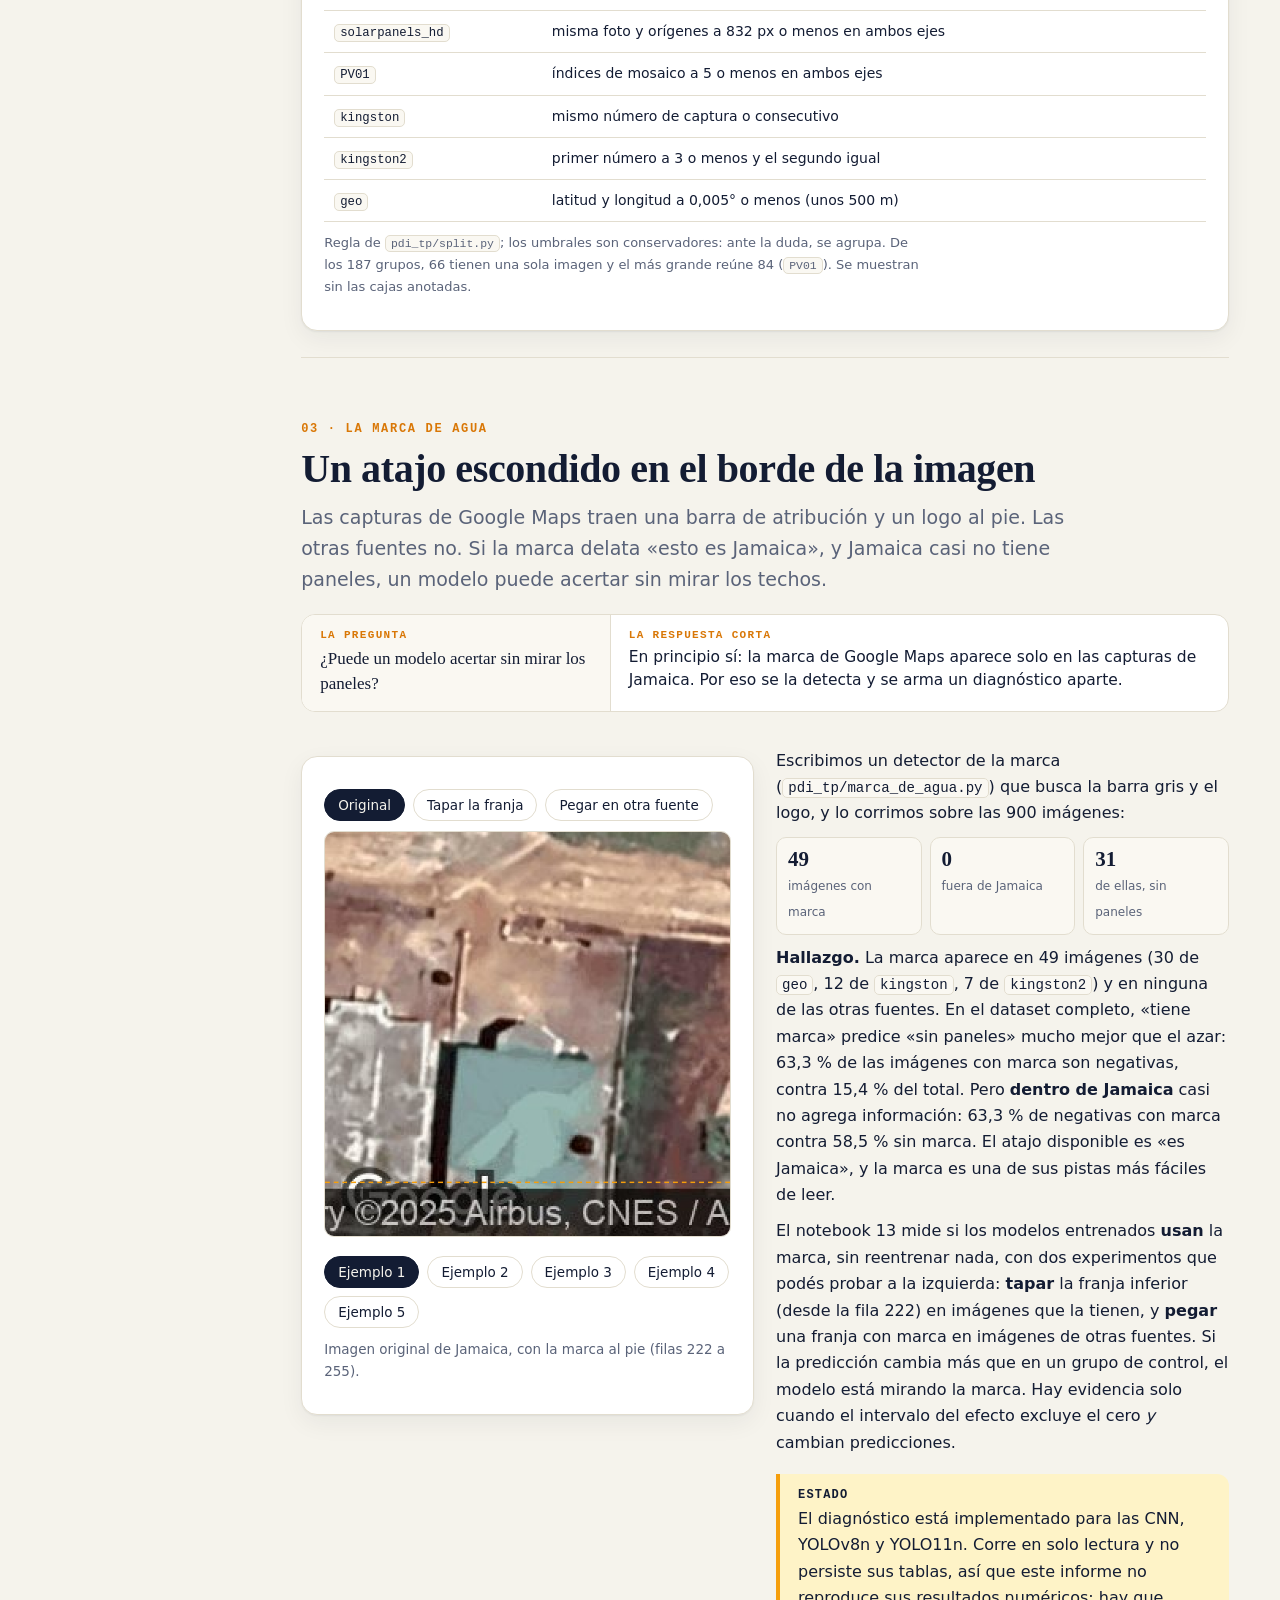
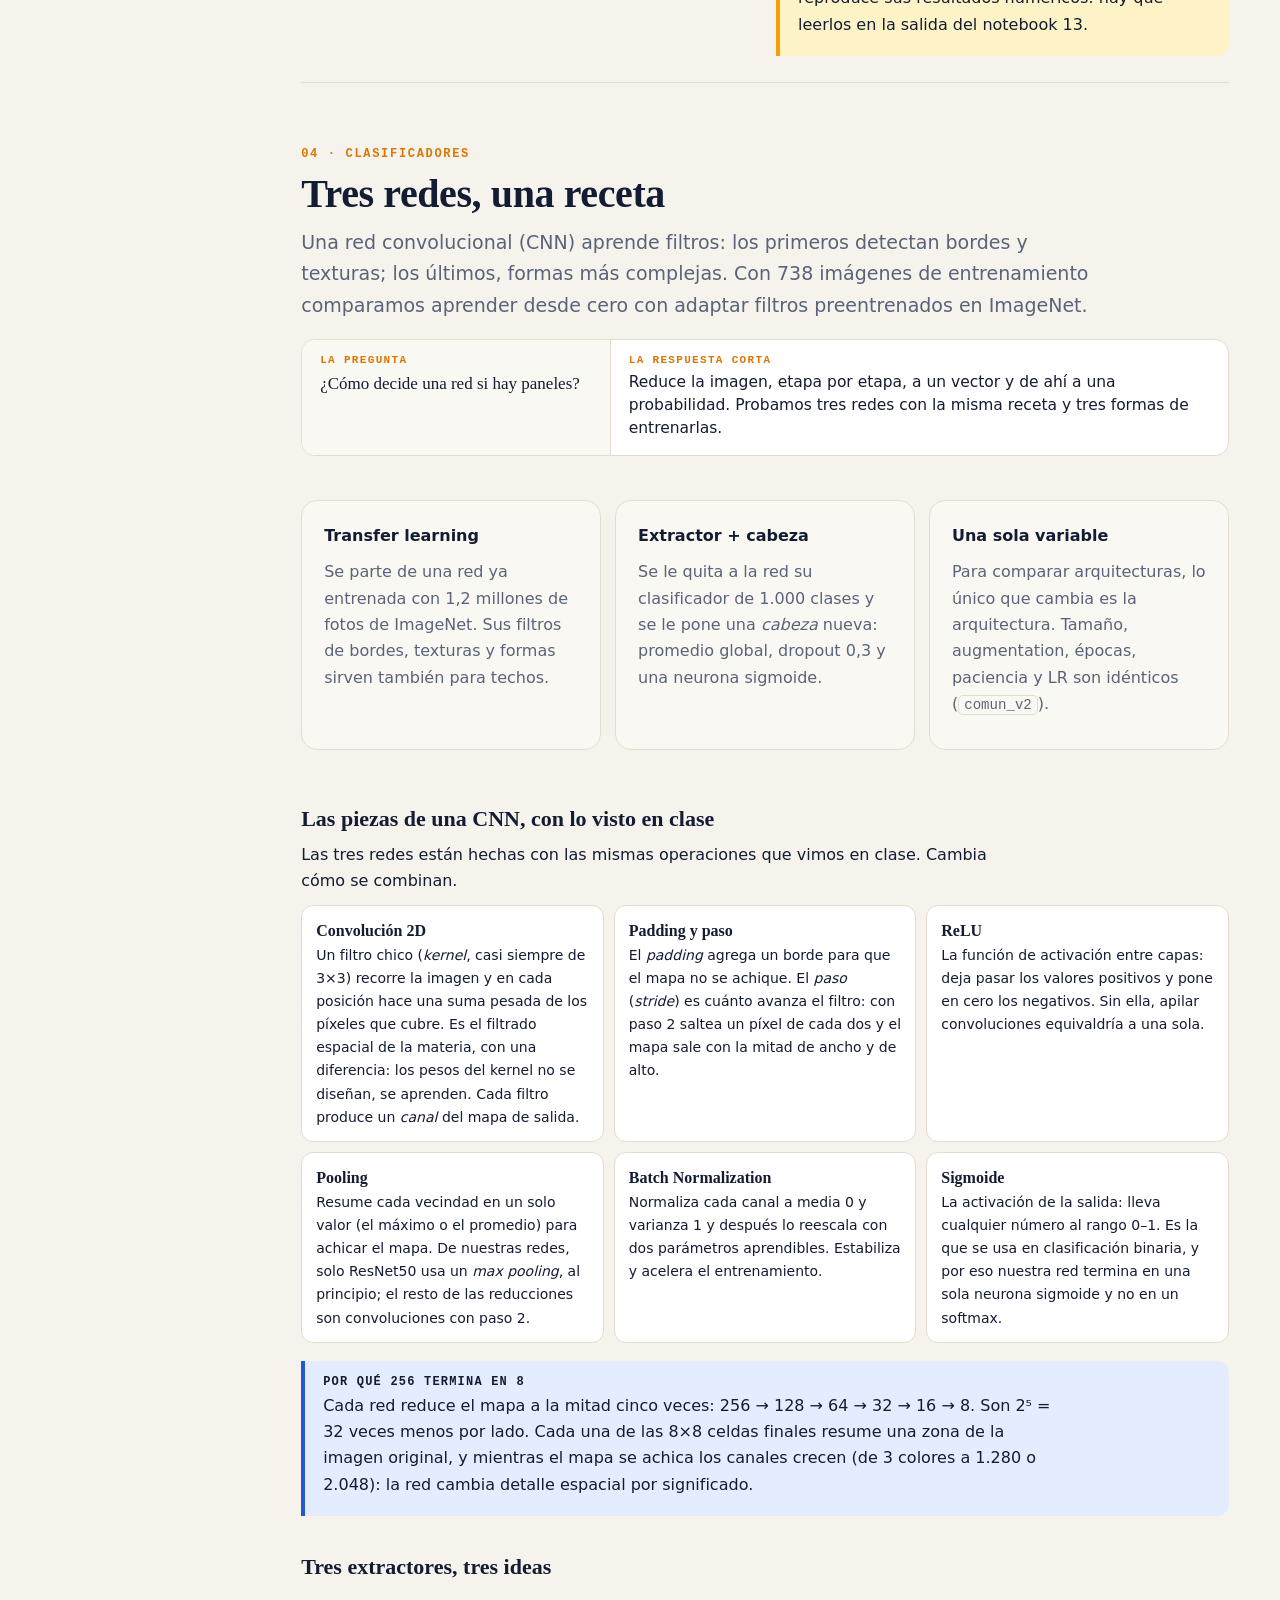
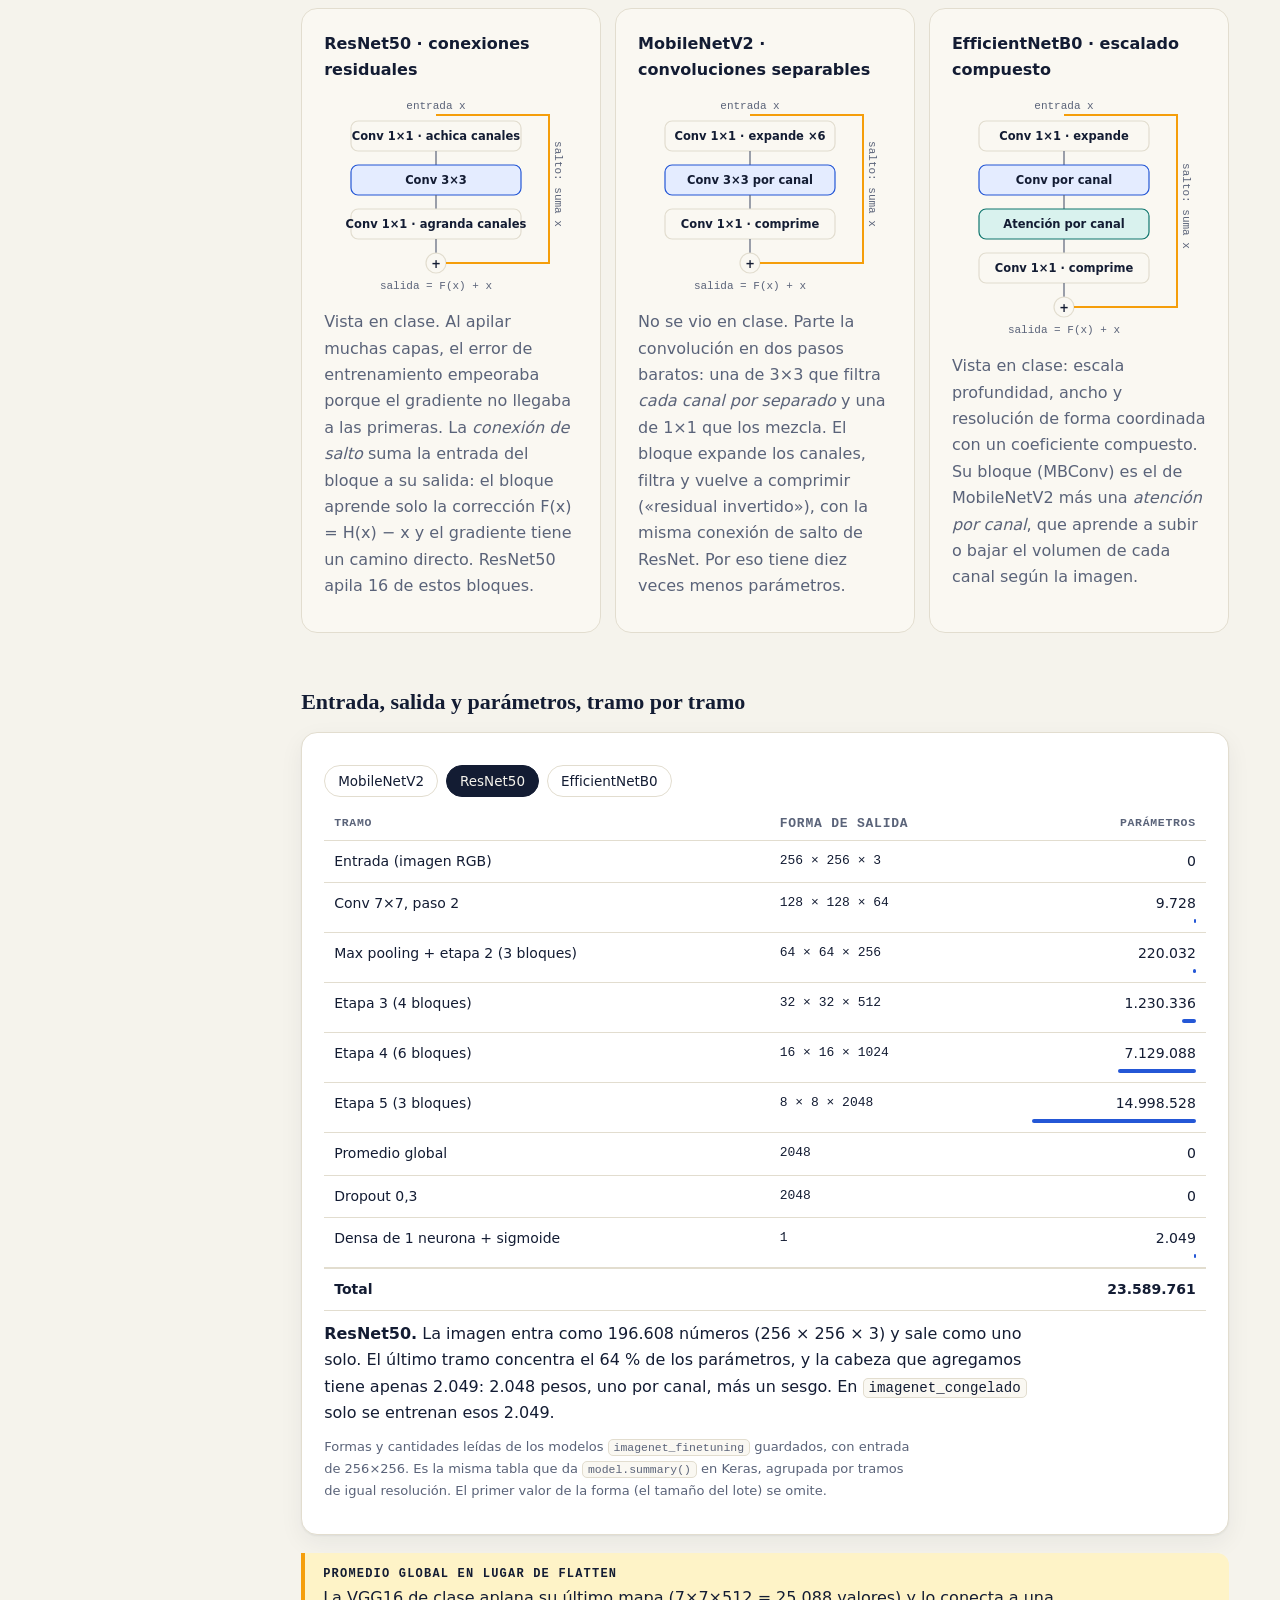
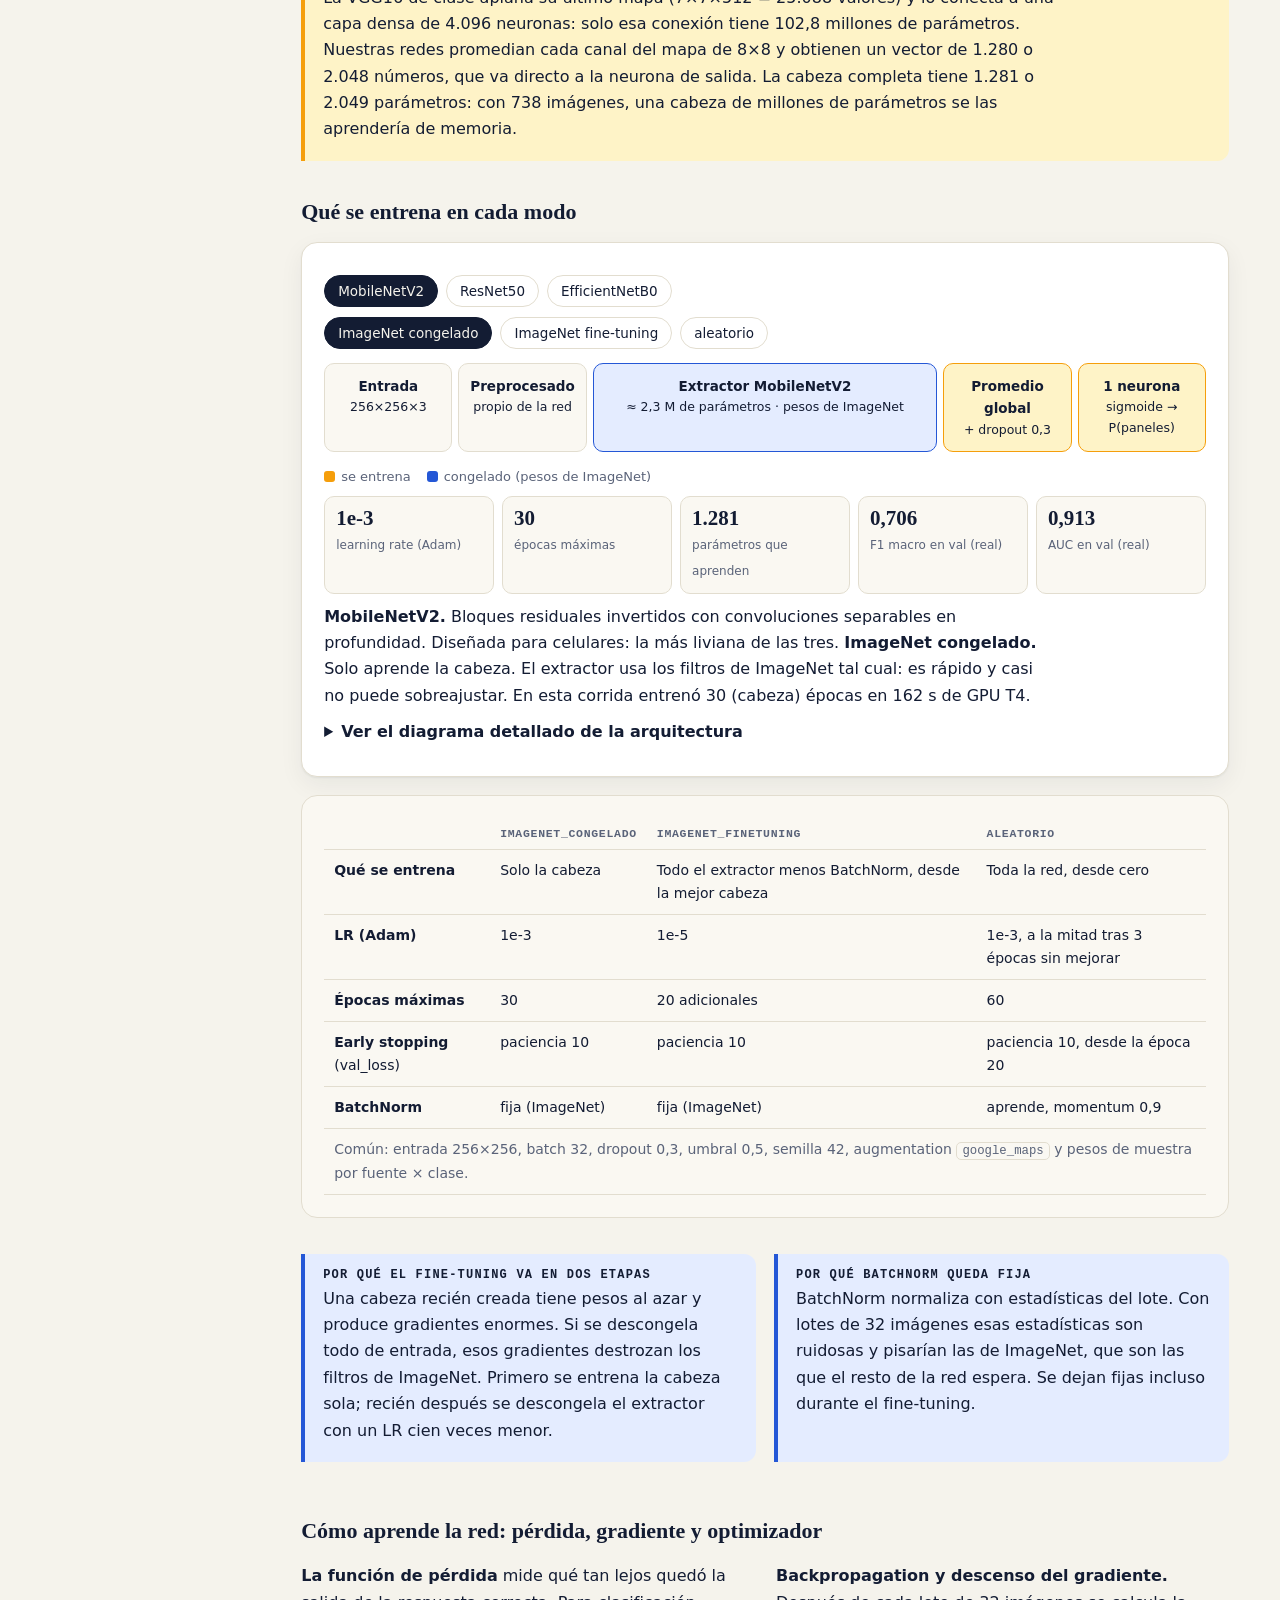
